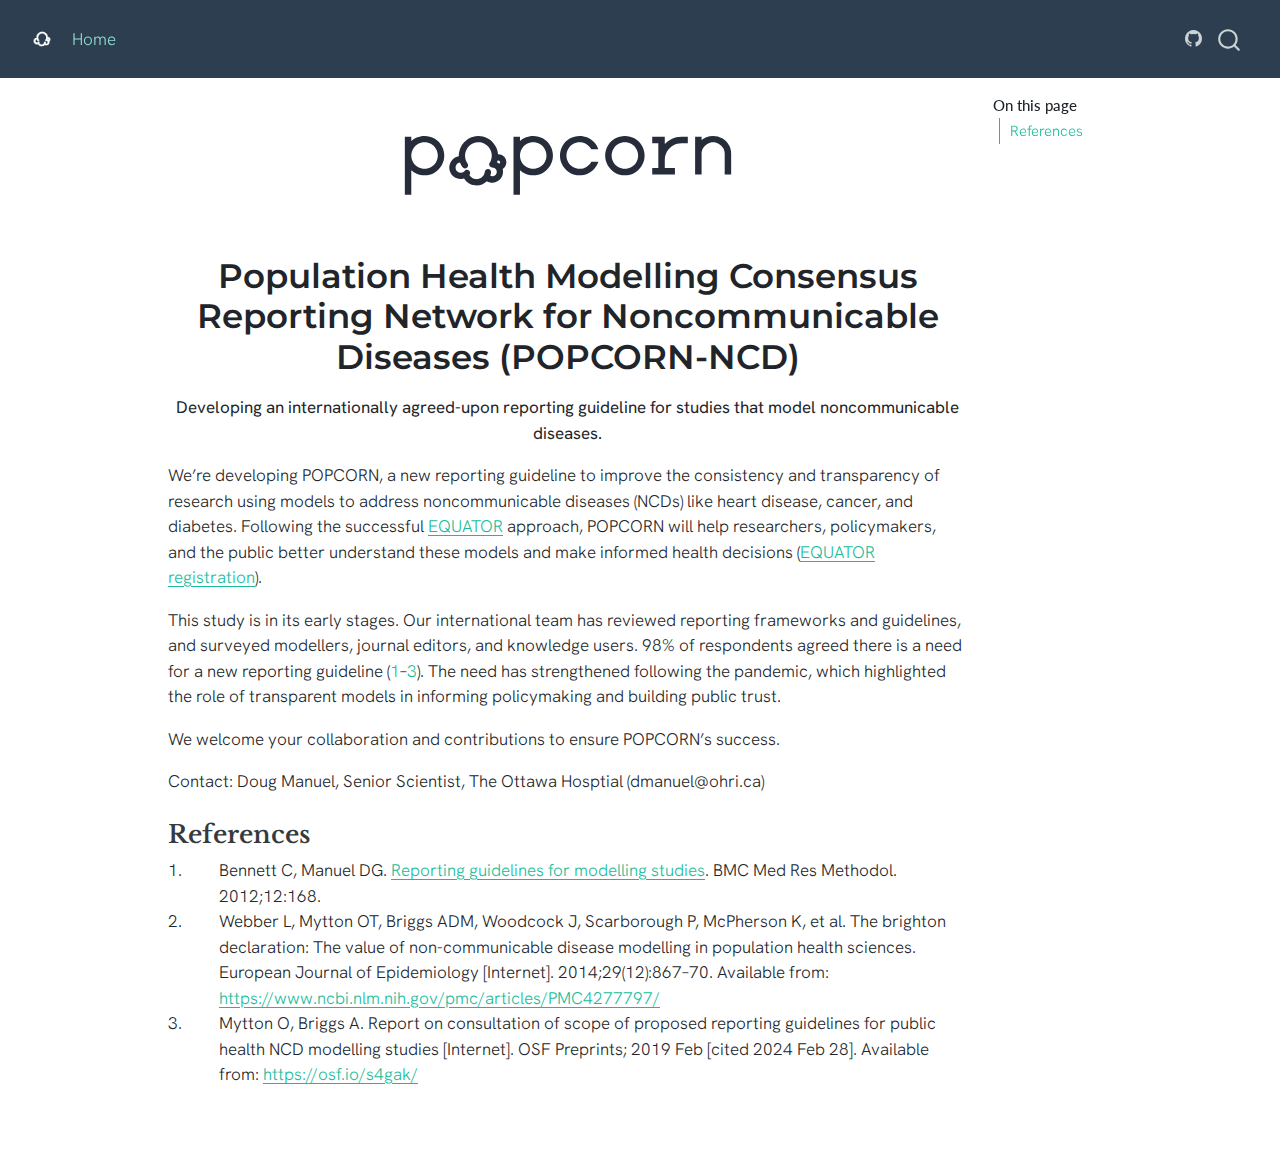
==== index.html @ 790f42a3 "deploy: 9b7d46f0b46f00a23a2b190add414f71c166aa56" ====
<!DOCTYPE html>
<html xmlns="http://www.w3.org/1999/xhtml" lang="en" xml:lang="en"><head>

<meta charset="utf-8">
<meta name="generator" content="quarto-1.4.553">

<meta name="viewport" content="width=device-width, initial-scale=1.0, user-scalable=yes">


<title>index</title>
<style>
code{white-space: pre-wrap;}
span.smallcaps{font-variant: small-caps;}
div.columns{display: flex; gap: min(4vw, 1.5em);}
div.column{flex: auto; overflow-x: auto;}
div.hanging-indent{margin-left: 1.5em; text-indent: -1.5em;}
ul.task-list{list-style: none;}
ul.task-list li input[type="checkbox"] {
width: 0.8em;
margin: 0 0.8em 0.2em -1em;  vertical-align: middle;
}

div.csl-bib-body { }
div.csl-entry {
clear: both;
}
.hanging-indent div.csl-entry {
margin-left:2em;
text-indent:-2em;
}
div.csl-left-margin {
min-width:2em;
float:left;
}
div.csl-right-inline {
margin-left:2em;
padding-left:1em;
}
div.csl-indent {
margin-left: 2em;
}</style>


<script>const headroomChanged = new CustomEvent("quarto-hrChanged", {
  detail: {},
  bubbles: true,
  cancelable: false,
  composed: false,
});

window.document.addEventListener("DOMContentLoaded", function () {
  let init = false;

  // Manage the back to top button, if one is present.
  let lastScrollTop = window.pageYOffset || document.documentElement.scrollTop;
  const scrollDownBuffer = 5;
  const scrollUpBuffer = 35;
  const btn = document.getElementById("quarto-back-to-top");
  const hideBackToTop = () => {
    btn.style.display = "none";
  };
  const showBackToTop = () => {
    btn.style.display = "inline-block";
  };
  if (btn) {
    window.document.addEventListener(
      "scroll",
      function () {
        const currentScrollTop =
          window.pageYOffset || document.documentElement.scrollTop;

        // Shows and hides the button 'intelligently' as the user scrolls
        if (currentScrollTop - scrollDownBuffer > lastScrollTop) {
          hideBackToTop();
          lastScrollTop = currentScrollTop <= 0 ? 0 : currentScrollTop;
        } else if (currentScrollTop < lastScrollTop - scrollUpBuffer) {
          showBackToTop();
          lastScrollTop = currentScrollTop <= 0 ? 0 : currentScrollTop;
        }

        // Show the button at the bottom, hides it at the top
        if (currentScrollTop <= 0) {
          hideBackToTop();
        } else if (
          window.innerHeight + currentScrollTop >=
          document.body.offsetHeight
        ) {
          showBackToTop();
        }
      },
      false
    );
  }

  function throttle(func, wait) {
    var timeout;
    return function () {
      const context = this;
      const args = arguments;
      const later = function () {
        clearTimeout(timeout);
        timeout = null;
        func.apply(context, args);
      };

      if (!timeout) {
        timeout = setTimeout(later, wait);
      }
    };
  }

  function headerOffset() {
    // Set an offset if there is are fixed top navbar
    const headerEl = window.document.querySelector("header.fixed-top");
    if (headerEl) {
      return headerEl.clientHeight;
    } else {
      return 0;
    }
  }

  function footerOffset() {
    const footerEl = window.document.querySelector("footer.footer");
    if (footerEl) {
      return footerEl.clientHeight;
    } else {
      return 0;
    }
  }

  function dashboardOffset() {
    const dashboardNavEl = window.document.getElementById(
      "quarto-dashboard-header"
    );
    if (dashboardNavEl !== null) {
      return dashboardNavEl.clientHeight;
    } else {
      return 0;
    }
  }

  function updateDocumentOffsetWithoutAnimation() {
    updateDocumentOffset(false);
  }

  function updateDocumentOffset(animated) {
    // set body offset
    const topOffset = headerOffset();
    const bodyOffset = topOffset + footerOffset() + dashboardOffset();
    const bodyEl = window.document.body;
    bodyEl.setAttribute("data-bs-offset", topOffset);
    bodyEl.style.paddingTop = topOffset + "px";

    // deal with sidebar offsets
    const sidebars = window.document.querySelectorAll(
      ".sidebar, .headroom-target"
    );
    sidebars.forEach((sidebar) => {
      if (!animated) {
        sidebar.classList.add("notransition");
        // Remove the no transition class after the animation has time to complete
        setTimeout(function () {
          sidebar.classList.remove("notransition");
        }, 201);
      }

      if (window.Headroom && sidebar.classList.contains("sidebar-unpinned")) {
        sidebar.style.top = "0";
        sidebar.style.maxHeight = "100vh";
      } else {
        sidebar.style.top = topOffset + "px";
        sidebar.style.maxHeight = "calc(100vh - " + topOffset + "px)";
      }
    });

    // allow space for footer
    const mainContainer = window.document.querySelector(".quarto-container");
    if (mainContainer) {
      mainContainer.style.minHeight = "calc(100vh - " + bodyOffset + "px)";
    }

    // link offset
    let linkStyle = window.document.querySelector("#quarto-target-style");
    if (!linkStyle) {
      linkStyle = window.document.createElement("style");
      linkStyle.setAttribute("id", "quarto-target-style");
      window.document.head.appendChild(linkStyle);
    }
    while (linkStyle.firstChild) {
      linkStyle.removeChild(linkStyle.firstChild);
    }
    if (topOffset > 0) {
      linkStyle.appendChild(
        window.document.createTextNode(`
      section:target::before {
        content: "";
        display: block;
        height: ${topOffset}px;
        margin: -${topOffset}px 0 0;
      }`)
      );
    }
    if (init) {
      window.dispatchEvent(headroomChanged);
    }
    init = true;
  }

  // initialize headroom
  var header = window.document.querySelector("#quarto-header");
  if (header && window.Headroom) {
    const headroom = new window.Headroom(header, {
      tolerance: 5,
      onPin: function () {
        const sidebars = window.document.querySelectorAll(
          ".sidebar, .headroom-target"
        );
        sidebars.forEach((sidebar) => {
          sidebar.classList.remove("sidebar-unpinned");
        });
        updateDocumentOffset();
      },
      onUnpin: function () {
        const sidebars = window.document.querySelectorAll(
          ".sidebar, .headroom-target"
        );
        sidebars.forEach((sidebar) => {
          sidebar.classList.add("sidebar-unpinned");
        });
        updateDocumentOffset();
      },
    });
    headroom.init();

    let frozen = false;
    window.quartoToggleHeadroom = function () {
      if (frozen) {
        headroom.unfreeze();
        frozen = false;
      } else {
        headroom.freeze();
        frozen = true;
      }
    };
  }

  window.addEventListener(
    "hashchange",
    function (e) {
      if (
        getComputedStyle(document.documentElement).scrollBehavior !== "smooth"
      ) {
        window.scrollTo(0, window.pageYOffset - headerOffset());
      }
    },
    false
  );

  // Observe size changed for the header
  const headerEl = window.document.querySelector("header.fixed-top");
  if (headerEl && window.ResizeObserver) {
    const observer = new window.ResizeObserver(() => {
      setTimeout(updateDocumentOffsetWithoutAnimation, 0);
    });
    observer.observe(headerEl, {
      attributes: true,
      childList: true,
      characterData: true,
    });
  } else {
    window.addEventListener(
      "resize",
      throttle(updateDocumentOffsetWithoutAnimation, 50)
    );
  }
  setTimeout(updateDocumentOffsetWithoutAnimation, 250);

  // fixup index.html links if we aren't on the filesystem
  if (window.location.protocol !== "file:") {
    const links = window.document.querySelectorAll("a");
    for (let i = 0; i < links.length; i++) {
      if (links[i].href) {
        links[i].dataset.originalHref = links[i].href;
        links[i].href = links[i].href.replace(/\/index\.html/, "/");
      }
    }

    // Fixup any sharing links that require urls
    // Append url to any sharing urls
    const sharingLinks = window.document.querySelectorAll(
      "a.sidebar-tools-main-item, a.quarto-navigation-tool, a.quarto-navbar-tools, a.quarto-navbar-tools-item"
    );
    for (let i = 0; i < sharingLinks.length; i++) {
      const sharingLink = sharingLinks[i];
      const href = sharingLink.getAttribute("href");
      if (href) {
        sharingLink.setAttribute(
          "href",
          href.replace("|url|", window.location.href)
        );
      }
    }

    // Scroll the active navigation item into view, if necessary
    const navSidebar = window.document.querySelector("nav#quarto-sidebar");
    if (navSidebar) {
      // Find the active item
      const activeItem = navSidebar.querySelector("li.sidebar-item a.active");
      if (activeItem) {
        // Wait for the scroll height and height to resolve by observing size changes on the
        // nav element that is scrollable
        const resizeObserver = new ResizeObserver((_entries) => {
          // The bottom of the element
          const elBottom = activeItem.offsetTop;
          const viewBottom = navSidebar.scrollTop + navSidebar.clientHeight;

          // The element height and scroll height are the same, then we are still loading
          if (viewBottom !== navSidebar.scrollHeight) {
            // Determine if the item isn't visible and scroll to it
            if (elBottom >= viewBottom) {
              navSidebar.scrollTop = elBottom;
            }

            // stop observing now since we've completed the scroll
            resizeObserver.unobserve(navSidebar);
          }
        });
        resizeObserver.observe(navSidebar);
      }
    }
  }
});
</script>
<script>/*!
 * headroom.js v0.12.0 - Give your page some headroom. Hide your header until you need it
 * Copyright (c) 2020 Nick Williams - http://wicky.nillia.ms/headroom.js
 * License: MIT
 */

!function(t,n){"object"==typeof exports&&"undefined"!=typeof module?module.exports=n():"function"==typeof define&&define.amd?define(n):(t=t||self).Headroom=n()}(this,function(){"use strict";function t(){return"undefined"!=typeof window}function d(t){return function(t){return t&&t.document&&function(t){return 9===t.nodeType}(t.document)}(t)?function(t){var n=t.document,o=n.body,s=n.documentElement;return{scrollHeight:function(){return Math.max(o.scrollHeight,s.scrollHeight,o.offsetHeight,s.offsetHeight,o.clientHeight,s.clientHeight)},height:function(){return t.innerHeight||s.clientHeight||o.clientHeight},scrollY:function(){return void 0!==t.pageYOffset?t.pageYOffset:(s||o.parentNode||o).scrollTop}}}(t):function(t){return{scrollHeight:function(){return Math.max(t.scrollHeight,t.offsetHeight,t.clientHeight)},height:function(){return Math.max(t.offsetHeight,t.clientHeight)},scrollY:function(){return t.scrollTop}}}(t)}function n(t,s,e){var n,o=function(){var n=!1;try{var t={get passive(){n=!0}};window.addEventListener("test",t,t),window.removeEventListener("test",t,t)}catch(t){n=!1}return n}(),i=!1,r=d(t),l=r.scrollY(),a={};function c(){var t=Math.round(r.scrollY()),n=r.height(),o=r.scrollHeight();a.scrollY=t,a.lastScrollY=l,a.direction=l<t?"down":"up",a.distance=Math.abs(t-l),a.isOutOfBounds=t<0||o<t+n,a.top=t<=s.offset[a.direction],a.bottom=o<=t+n,a.toleranceExceeded=a.distance>s.tolerance[a.direction],e(a),l=t,i=!1}function h(){i||(i=!0,n=requestAnimationFrame(c))}var u=!!o&&{passive:!0,capture:!1};return t.addEventListener("scroll",h,u),c(),{destroy:function(){cancelAnimationFrame(n),t.removeEventListener("scroll",h,u)}}}function o(t){return t===Object(t)?t:{down:t,up:t}}function s(t,n){n=n||{},Object.assign(this,s.options,n),this.classes=Object.assign({},s.options.classes,n.classes),this.elem=t,this.tolerance=o(this.tolerance),this.offset=o(this.offset),this.initialised=!1,this.frozen=!1}return s.prototype={constructor:s,init:function(){return s.cutsTheMustard&&!this.initialised&&(this.addClass("initial"),this.initialised=!0,setTimeout(function(t){t.scrollTracker=n(t.scroller,{offset:t.offset,tolerance:t.tolerance},t.update.bind(t))},100,this)),this},destroy:function(){this.initialised=!1,Object.keys(this.classes).forEach(this.removeClass,this),this.scrollTracker.destroy()},unpin:function(){!this.hasClass("pinned")&&this.hasClass("unpinned")||(this.addClass("unpinned"),this.removeClass("pinned"),this.onUnpin&&this.onUnpin.call(this))},pin:function(){this.hasClass("unpinned")&&(this.addClass("pinned"),this.removeClass("unpinned"),this.onPin&&this.onPin.call(this))},freeze:function(){this.frozen=!0,this.addClass("frozen")},unfreeze:function(){this.frozen=!1,this.removeClass("frozen")},top:function(){this.hasClass("top")||(this.addClass("top"),this.removeClass("notTop"),this.onTop&&this.onTop.call(this))},notTop:function(){this.hasClass("notTop")||(this.addClass("notTop"),this.removeClass("top"),this.onNotTop&&this.onNotTop.call(this))},bottom:function(){this.hasClass("bottom")||(this.addClass("bottom"),this.removeClass("notBottom"),this.onBottom&&this.onBottom.call(this))},notBottom:function(){this.hasClass("notBottom")||(this.addClass("notBottom"),this.removeClass("bottom"),this.onNotBottom&&this.onNotBottom.call(this))},shouldUnpin:function(t){return"down"===t.direction&&!t.top&&t.toleranceExceeded},shouldPin:function(t){return"up"===t.direction&&t.toleranceExceeded||t.top},addClass:function(t){this.elem.classList.add.apply(this.elem.classList,this.classes[t].split(" "))},removeClass:function(t){this.elem.classList.remove.apply(this.elem.classList,this.classes[t].split(" "))},hasClass:function(t){return this.classes[t].split(" ").every(function(t){return this.classList.contains(t)},this.elem)},update:function(t){t.isOutOfBounds||!0!==this.frozen&&(t.top?this.top():this.notTop(),t.bottom?this.bottom():this.notBottom(),this.shouldUnpin(t)?this.unpin():this.shouldPin(t)&&this.pin())}},s.options={tolerance:{up:0,down:0},offset:0,scroller:t()?window:null,classes:{frozen:"headroom--frozen",pinned:"headroom--pinned",unpinned:"headroom--unpinned",top:"headroom--top",notTop:"headroom--not-top",bottom:"headroom--bottom",notBottom:"headroom--not-bottom",initial:"headroom"}},s.cutsTheMustard=!!(t()&&function(){}.bind&&"classList"in document.documentElement&&Object.assign&&Object.keys&&requestAnimationFrame),s});
</script>
<script>/*!
 * clipboard.js v2.0.11
 * https://clipboardjs.com/
 *
 * Licensed MIT © Zeno Rocha
 */
!function(t,e){"object"==typeof exports&&"object"==typeof module?module.exports=e():"function"==typeof define&&define.amd?define([],e):"object"==typeof exports?exports.ClipboardJS=e():t.ClipboardJS=e()}(this,function(){return n={686:function(t,e,n){"use strict";n.d(e,{default:function(){return b}});var e=n(279),i=n.n(e),e=n(370),u=n.n(e),e=n(817),r=n.n(e);function c(t){try{return document.execCommand(t)}catch(t){return}}var a=function(t){t=r()(t);return c("cut"),t};function o(t,e){var n,o,t=(n=t,o="rtl"===document.documentElement.getAttribute("dir"),(t=document.createElement("textarea")).style.fontSize="12pt",t.style.border="0",t.style.padding="0",t.style.margin="0",t.style.position="absolute",t.style[o?"right":"left"]="-9999px",o=window.pageYOffset||document.documentElement.scrollTop,t.style.top="".concat(o,"px"),t.setAttribute("readonly",""),t.value=n,t);return e.container.appendChild(t),e=r()(t),c("copy"),t.remove(),e}var f=function(t){var e=1<arguments.length&&void 0!==arguments[1]?arguments[1]:{container:document.body},n="";return"string"==typeof t?n=o(t,e):t instanceof HTMLInputElement&&!["text","search","url","tel","password"].includes(null==t?void 0:t.type)?n=o(t.value,e):(n=r()(t),c("copy")),n};function l(t){return(l="function"==typeof Symbol&&"symbol"==typeof Symbol.iterator?function(t){return typeof t}:function(t){return t&&"function"==typeof Symbol&&t.constructor===Symbol&&t!==Symbol.prototype?"symbol":typeof t})(t)}var s=function(){var t=0<arguments.length&&void 0!==arguments[0]?arguments[0]:{},e=t.action,n=void 0===e?"copy":e,o=t.container,e=t.target,t=t.text;if("copy"!==n&&"cut"!==n)throw new Error('Invalid "action" value, use either "copy" or "cut"');if(void 0!==e){if(!e||"object"!==l(e)||1!==e.nodeType)throw new Error('Invalid "target" value, use a valid Element');if("copy"===n&&e.hasAttribute("disabled"))throw new Error('Invalid "target" attribute. Please use "readonly" instead of "disabled" attribute');if("cut"===n&&(e.hasAttribute("readonly")||e.hasAttribute("disabled")))throw new Error('Invalid "target" attribute. You can\'t cut text from elements with "readonly" or "disabled" attributes')}return t?f(t,{container:o}):e?"cut"===n?a(e):f(e,{container:o}):void 0};function p(t){return(p="function"==typeof Symbol&&"symbol"==typeof Symbol.iterator?function(t){return typeof t}:function(t){return t&&"function"==typeof Symbol&&t.constructor===Symbol&&t!==Symbol.prototype?"symbol":typeof t})(t)}function d(t,e){for(var n=0;n<e.length;n++){var o=e[n];o.enumerable=o.enumerable||!1,o.configurable=!0,"value"in o&&(o.writable=!0),Object.defineProperty(t,o.key,o)}}function y(t,e){return(y=Object.setPrototypeOf||function(t,e){return t.__proto__=e,t})(t,e)}function h(n){var o=function(){if("undefined"==typeof Reflect||!Reflect.construct)return!1;if(Reflect.construct.sham)return!1;if("function"==typeof Proxy)return!0;try{return Date.prototype.toString.call(Reflect.construct(Date,[],function(){})),!0}catch(t){return!1}}();return function(){var t,e=v(n);return t=o?(t=v(this).constructor,Reflect.construct(e,arguments,t)):e.apply(this,arguments),e=this,!(t=t)||"object"!==p(t)&&"function"!=typeof t?function(t){if(void 0!==t)return t;throw new ReferenceError("this hasn't been initialised - super() hasn't been called")}(e):t}}function v(t){return(v=Object.setPrototypeOf?Object.getPrototypeOf:function(t){return t.__proto__||Object.getPrototypeOf(t)})(t)}function m(t,e){t="data-clipboard-".concat(t);if(e.hasAttribute(t))return e.getAttribute(t)}var b=function(){!function(t,e){if("function"!=typeof e&&null!==e)throw new TypeError("Super expression must either be null or a function");t.prototype=Object.create(e&&e.prototype,{constructor:{value:t,writable:!0,configurable:!0}}),e&&y(t,e)}(r,i());var t,e,n,o=h(r);function r(t,e){var n;return function(t){if(!(t instanceof r))throw new TypeError("Cannot call a class as a function")}(this),(n=o.call(this)).resolveOptions(e),n.listenClick(t),n}return t=r,n=[{key:"copy",value:function(t){var e=1<arguments.length&&void 0!==arguments[1]?arguments[1]:{container:document.body};return f(t,e)}},{key:"cut",value:function(t){return a(t)}},{key:"isSupported",value:function(){var t=0<arguments.length&&void 0!==arguments[0]?arguments[0]:["copy","cut"],t="string"==typeof t?[t]:t,e=!!document.queryCommandSupported;return t.forEach(function(t){e=e&&!!document.queryCommandSupported(t)}),e}}],(e=[{key:"resolveOptions",value:function(){var t=0<arguments.length&&void 0!==arguments[0]?arguments[0]:{};this.action="function"==typeof t.action?t.action:this.defaultAction,this.target="function"==typeof t.target?t.target:this.defaultTarget,this.text="function"==typeof t.text?t.text:this.defaultText,this.container="object"===p(t.container)?t.container:document.body}},{key:"listenClick",value:function(t){var e=this;this.listener=u()(t,"click",function(t){return e.onClick(t)})}},{key:"onClick",value:function(t){var e=t.delegateTarget||t.currentTarget,n=this.action(e)||"copy",t=s({action:n,container:this.container,target:this.target(e),text:this.text(e)});this.emit(t?"success":"error",{action:n,text:t,trigger:e,clearSelection:function(){e&&e.focus(),window.getSelection().removeAllRanges()}})}},{key:"defaultAction",value:function(t){return m("action",t)}},{key:"defaultTarget",value:function(t){t=m("target",t);if(t)return document.querySelector(t)}},{key:"defaultText",value:function(t){return m("text",t)}},{key:"destroy",value:function(){this.listener.destroy()}}])&&d(t.prototype,e),n&&d(t,n),r}()},828:function(t){var e;"undefined"==typeof Element||Element.prototype.matches||((e=Element.prototype).matches=e.matchesSelector||e.mozMatchesSelector||e.msMatchesSelector||e.oMatchesSelector||e.webkitMatchesSelector),t.exports=function(t,e){for(;t&&9!==t.nodeType;){if("function"==typeof t.matches&&t.matches(e))return t;t=t.parentNode}}},438:function(t,e,n){var u=n(828);function i(t,e,n,o,r){var i=function(e,n,t,o){return function(t){t.delegateTarget=u(t.target,n),t.delegateTarget&&o.call(e,t)}}.apply(this,arguments);return t.addEventListener(n,i,r),{destroy:function(){t.removeEventListener(n,i,r)}}}t.exports=function(t,e,n,o,r){return"function"==typeof t.addEventListener?i.apply(null,arguments):"function"==typeof n?i.bind(null,document).apply(null,arguments):("string"==typeof t&&(t=document.querySelectorAll(t)),Array.prototype.map.call(t,function(t){return i(t,e,n,o,r)}))}},879:function(t,n){n.node=function(t){return void 0!==t&&t instanceof HTMLElement&&1===t.nodeType},n.nodeList=function(t){var e=Object.prototype.toString.call(t);return void 0!==t&&("[object NodeList]"===e||"[object HTMLCollection]"===e)&&"length"in t&&(0===t.length||n.node(t[0]))},n.string=function(t){return"string"==typeof t||t instanceof String},n.fn=function(t){return"[object Function]"===Object.prototype.toString.call(t)}},370:function(t,e,n){var f=n(879),l=n(438);t.exports=function(t,e,n){if(!t&&!e&&!n)throw new Error("Missing required arguments");if(!f.string(e))throw new TypeError("Second argument must be a String");if(!f.fn(n))throw new TypeError("Third argument must be a Function");if(f.node(t))return c=e,a=n,(u=t).addEventListener(c,a),{destroy:function(){u.removeEventListener(c,a)}};if(f.nodeList(t))return o=t,r=e,i=n,Array.prototype.forEach.call(o,function(t){t.addEventListener(r,i)}),{destroy:function(){Array.prototype.forEach.call(o,function(t){t.removeEventListener(r,i)})}};if(f.string(t))return t=t,e=e,n=n,l(document.body,t,e,n);throw new TypeError("First argument must be a String, HTMLElement, HTMLCollection, or NodeList");var o,r,i,u,c,a}},817:function(t){t.exports=function(t){var e,n="SELECT"===t.nodeName?(t.focus(),t.value):"INPUT"===t.nodeName||"TEXTAREA"===t.nodeName?((e=t.hasAttribute("readonly"))||t.setAttribute("readonly",""),t.select(),t.setSelectionRange(0,t.value.length),e||t.removeAttribute("readonly"),t.value):(t.hasAttribute("contenteditable")&&t.focus(),n=window.getSelection(),(e=document.createRange()).selectNodeContents(t),n.removeAllRanges(),n.addRange(e),n.toString());return n}},279:function(t){function e(){}e.prototype={on:function(t,e,n){var o=this.e||(this.e={});return(o[t]||(o[t]=[])).push({fn:e,ctx:n}),this},once:function(t,e,n){var o=this;function r(){o.off(t,r),e.apply(n,arguments)}return r._=e,this.on(t,r,n)},emit:function(t){for(var e=[].slice.call(arguments,1),n=((this.e||(this.e={}))[t]||[]).slice(),o=0,r=n.length;o<r;o++)n[o].fn.apply(n[o].ctx,e);return this},off:function(t,e){var n=this.e||(this.e={}),o=n[t],r=[];if(o&&e)for(var i=0,u=o.length;i<u;i++)o[i].fn!==e&&o[i].fn._!==e&&r.push(o[i]);return r.length?n[t]=r:delete n[t],this}},t.exports=e,t.exports.TinyEmitter=e}},r={},o.n=function(t){var e=t&&t.__esModule?function(){return t.default}:function(){return t};return o.d(e,{a:e}),e},o.d=function(t,e){for(var n in e)o.o(e,n)&&!o.o(t,n)&&Object.defineProperty(t,n,{enumerable:!0,get:e[n]})},o.o=function(t,e){return Object.prototype.hasOwnProperty.call(t,e)},o(686).default;function o(t){if(r[t])return r[t].exports;var e=r[t]={exports:{}};return n[t](e,e.exports,o),e.exports}var n,r});</script>
<script>/*! @algolia/autocomplete-js 1.11.1 | MIT License | © Algolia, Inc. and contributors | https://github.com/algolia/autocomplete */
!function(e,t){"object"==typeof exports&&"undefined"!=typeof module?t(exports):"function"==typeof define&&define.amd?define(["exports"],t):t((e="undefined"!=typeof globalThis?globalThis:e||self)["@algolia/autocomplete-js"]={})}(this,(function(e){"use strict";function t(e,t){var n=Object.keys(e);if(Object.getOwnPropertySymbols){var r=Object.getOwnPropertySymbols(e);t&&(r=r.filter((function(t){return Object.getOwnPropertyDescriptor(e,t).enumerable}))),n.push.apply(n,r)}return n}function n(e){for(var n=1;n<arguments.length;n++){var r=null!=arguments[n]?arguments[n]:{};n%2?t(Object(r),!0).forEach((function(t){o(e,t,r[t])})):Object.getOwnPropertyDescriptors?Object.defineProperties(e,Object.getOwnPropertyDescriptors(r)):t(Object(r)).forEach((function(t){Object.defineProperty(e,t,Object.getOwnPropertyDescriptor(r,t))}))}return e}function r(e){return r="function"==typeof Symbol&&"symbol"==typeof Symbol.iterator?function(e){return typeof e}:function(e){return e&&"function"==typeof Symbol&&e.constructor===Symbol&&e!==Symbol.prototype?"symbol":typeof e},r(e)}function o(e,t,n){return(t=function(e){var t=function(e,t){if("object"!=typeof e||null===e)return e;var n=e[Symbol.toPrimitive];if(void 0!==n){var r=n.call(e,t||"default");if("object"!=typeof r)return r;throw new TypeError("@@toPrimitive must return a primitive value.")}return("string"===t?String:Number)(e)}(e,"string");return"symbol"==typeof t?t:String(t)}(t))in e?Object.defineProperty(e,t,{value:n,enumerable:!0,configurable:!0,writable:!0}):e[t]=n,e}function i(){return i=Object.assign?Object.assign.bind():function(e){for(var t=1;t<arguments.length;t++){var n=arguments[t];for(var r in n)Object.prototype.hasOwnProperty.call(n,r)&&(e[r]=n[r])}return e},i.apply(this,arguments)}function u(e,t){if(null==e)return{};var n,r,o=function(e,t){if(null==e)return{};var n,r,o={},i=Object.keys(e);for(r=0;r<i.length;r++)n=i[r],t.indexOf(n)>=0||(o[n]=e[n]);return o}(e,t);if(Object.getOwnPropertySymbols){var i=Object.getOwnPropertySymbols(e);for(r=0;r<i.length;r++)n=i[r],t.indexOf(n)>=0||Object.prototype.propertyIsEnumerable.call(e,n)&&(o[n]=e[n])}return o}function a(e,t){return function(e){if(Array.isArray(e))return e}(e)||function(e,t){var n=null==e?null:"undefined"!=typeof Symbol&&e[Symbol.iterator]||e["@@iterator"];if(null!=n){var r,o,i,u,a=[],l=!0,c=!1;try{if(i=(n=n.call(e)).next,0===t){if(Object(n)!==n)return;l=!1}else for(;!(l=(r=i.call(n)).done)&&(a.push(r.value),a.length!==t);l=!0);}catch(e){c=!0,o=e}finally{try{if(!l&&null!=n.return&&(u=n.return(),Object(u)!==u))return}finally{if(c)throw o}}return a}}(e,t)||c(e,t)||function(){throw new TypeError("Invalid attempt to destructure non-iterable instance.\nIn order to be iterable, non-array objects must have a [Symbol.iterator]() method.")}()}function l(e){return function(e){if(Array.isArray(e))return s(e)}(e)||function(e){if("undefined"!=typeof Symbol&&null!=e[Symbol.iterator]||null!=e["@@iterator"])return Array.from(e)}(e)||c(e)||function(){throw new TypeError("Invalid attempt to spread non-iterable instance.\nIn order to be iterable, non-array objects must have a [Symbol.iterator]() method.")}()}function c(e,t){if(e){if("string"==typeof e)return s(e,t);var n=Object.prototype.toString.call(e).slice(8,-1);return"Object"===n&&e.constructor&&(n=e.constructor.name),"Map"===n||"Set"===n?Array.from(e):"Arguments"===n||/^(?:Ui|I)nt(?:8|16|32)(?:Clamped)?Array$/.test(n)?s(e,t):void 0}}function s(e,t){(null==t||t>e.length)&&(t=e.length);for(var n=0,r=new Array(t);n<t;n++)r[n]=e[n];return r}function f(e){return{current:e}}function p(e,t){var n=void 0;return function(){for(var r=arguments.length,o=new Array(r),i=0;i<r;i++)o[i]=arguments[i];n&&clearTimeout(n),n=setTimeout((function(){return e.apply(void 0,o)}),t)}}function m(e){return e.reduce((function(e,t){return e.concat(t)}),[])}var v=0;function d(){return"autocomplete-".concat(v++)}function y(e,t){return t.reduce((function(e,t){return e&&e[t]}),e)}function b(e){return 0===e.collections.length?0:e.collections.reduce((function(e,t){return e+t.items.length}),0)}function g(e){return e!==Object(e)}function h(e,t){if(e===t)return!0;if(g(e)||g(t)||"function"==typeof e||"function"==typeof t)return e===t;if(Object.keys(e).length!==Object.keys(t).length)return!1;for(var n=0,r=Object.keys(e);n<r.length;n++){var o=r[n];if(!(o in t))return!1;if(!h(e[o],t[o]))return!1}return!0}var O=function(){};var _="1.11.1",S=[{segment:"autocomplete-core",version:_}];function j(e){var t=e.item,n=e.items,r=void 0===n?[]:n;return{index:t.__autocomplete_indexName,items:[t],positions:[1+r.findIndex((function(e){return e.objectID===t.objectID}))],queryID:t.__autocomplete_queryID,algoliaSource:["autocomplete"]}}function P(e,t){return function(e){if(Array.isArray(e))return e}(e)||function(e,t){var n=null==e?null:"undefined"!=typeof Symbol&&e[Symbol.iterator]||e["@@iterator"];if(null!=n){var r,o,i,u,a=[],l=!0,c=!1;try{if(i=(n=n.call(e)).next,0===t){if(Object(n)!==n)return;l=!1}else for(;!(l=(r=i.call(n)).done)&&(a.push(r.value),a.length!==t);l=!0);}catch(e){c=!0,o=e}finally{try{if(!l&&null!=n.return&&(u=n.return(),Object(u)!==u))return}finally{if(c)throw o}}return a}}(e,t)||function(e,t){if(!e)return;if("string"==typeof e)return w(e,t);var n=Object.prototype.toString.call(e).slice(8,-1);"Object"===n&&e.constructor&&(n=e.constructor.name);if("Map"===n||"Set"===n)return Array.from(e);if("Arguments"===n||/^(?:Ui|I)nt(?:8|16|32)(?:Clamped)?Array$/.test(n))return w(e,t)}(e,t)||function(){throw new TypeError("Invalid attempt to destructure non-iterable instance.\nIn order to be iterable, non-array objects must have a [Symbol.iterator]() method.")}()}function w(e,t){(null==t||t>e.length)&&(t=e.length);for(var n=0,r=new Array(t);n<t;n++)r[n]=e[n];return r}var I=["items"],A=["items"];function E(e){return E="function"==typeof Symbol&&"symbol"==typeof Symbol.iterator?function(e){return typeof e}:function(e){return e&&"function"==typeof Symbol&&e.constructor===Symbol&&e!==Symbol.prototype?"symbol":typeof e},E(e)}function D(e){return function(e){if(Array.isArray(e))return C(e)}(e)||function(e){if("undefined"!=typeof Symbol&&null!=e[Symbol.iterator]||null!=e["@@iterator"])return Array.from(e)}(e)||function(e,t){if(!e)return;if("string"==typeof e)return C(e,t);var n=Object.prototype.toString.call(e).slice(8,-1);"Object"===n&&e.constructor&&(n=e.constructor.name);if("Map"===n||"Set"===n)return Array.from(e);if("Arguments"===n||/^(?:Ui|I)nt(?:8|16|32)(?:Clamped)?Array$/.test(n))return C(e,t)}(e)||function(){throw new TypeError("Invalid attempt to spread non-iterable instance.\nIn order to be iterable, non-array objects must have a [Symbol.iterator]() method.")}()}function C(e,t){(null==t||t>e.length)&&(t=e.length);for(var n=0,r=new Array(t);n<t;n++)r[n]=e[n];return r}function k(e,t){if(null==e)return{};var n,r,o=function(e,t){if(null==e)return{};var n,r,o={},i=Object.keys(e);for(r=0;r<i.length;r++)n=i[r],t.indexOf(n)>=0||(o[n]=e[n]);return o}(e,t);if(Object.getOwnPropertySymbols){var i=Object.getOwnPropertySymbols(e);for(r=0;r<i.length;r++)n=i[r],t.indexOf(n)>=0||Object.prototype.propertyIsEnumerable.call(e,n)&&(o[n]=e[n])}return o}function x(e,t){var n=Object.keys(e);if(Object.getOwnPropertySymbols){var r=Object.getOwnPropertySymbols(e);t&&(r=r.filter((function(t){return Object.getOwnPropertyDescriptor(e,t).enumerable}))),n.push.apply(n,r)}return n}function N(e){for(var t=1;t<arguments.length;t++){var n=null!=arguments[t]?arguments[t]:{};t%2?x(Object(n),!0).forEach((function(t){T(e,t,n[t])})):Object.getOwnPropertyDescriptors?Object.defineProperties(e,Object.getOwnPropertyDescriptors(n)):x(Object(n)).forEach((function(t){Object.defineProperty(e,t,Object.getOwnPropertyDescriptor(n,t))}))}return e}function T(e,t,n){return(t=function(e){var t=function(e,t){if("object"!==E(e)||null===e)return e;var n=e[Symbol.toPrimitive];if(void 0!==n){var r=n.call(e,t||"default");if("object"!==E(r))return r;throw new TypeError("@@toPrimitive must return a primitive value.")}return("string"===t?String:Number)(e)}(e,"string");return"symbol"===E(t)?t:String(t)}(t))in e?Object.defineProperty(e,t,{value:n,enumerable:!0,configurable:!0,writable:!0}):e[t]=n,e}function q(e){for(var t=arguments.length>1&&void 0!==arguments[1]?arguments[1]:20,n=[],r=0;r<e.objectIDs.length;r+=t)n.push(N(N({},e),{},{objectIDs:e.objectIDs.slice(r,r+t)}));return n}function B(e){return e.map((function(e){var t=e.items,n=k(e,I);return N(N({},n),{},{objectIDs:(null==t?void 0:t.map((function(e){return e.objectID})))||n.objectIDs})}))}function R(e){var t,n,r,o=(t=P((e.version||"").split(".").map(Number),2),n=t[0],r=t[1],n>=3||2===n&&r>=4||1===n&&r>=10);function i(t,n,r){if(o&&void 0!==r){var i=r[0].__autocomplete_algoliaCredentials,u={"X-Algolia-Application-Id":i.appId,"X-Algolia-API-Key":i.apiKey};e.apply(void 0,[t].concat(D(n),[{headers:u}]))}else e.apply(void 0,[t].concat(D(n)))}return{init:function(t,n){e("init",{appId:t,apiKey:n})},setUserToken:function(t){e("setUserToken",t)},clickedObjectIDsAfterSearch:function(){for(var e=arguments.length,t=new Array(e),n=0;n<e;n++)t[n]=arguments[n];t.length>0&&i("clickedObjectIDsAfterSearch",B(t),t[0].items)},clickedObjectIDs:function(){for(var e=arguments.length,t=new Array(e),n=0;n<e;n++)t[n]=arguments[n];t.length>0&&i("clickedObjectIDs",B(t),t[0].items)},clickedFilters:function(){for(var t=arguments.length,n=new Array(t),r=0;r<t;r++)n[r]=arguments[r];n.length>0&&e.apply(void 0,["clickedFilters"].concat(n))},convertedObjectIDsAfterSearch:function(){for(var e=arguments.length,t=new Array(e),n=0;n<e;n++)t[n]=arguments[n];t.length>0&&i("convertedObjectIDsAfterSearch",B(t),t[0].items)},convertedObjectIDs:function(){for(var e=arguments.length,t=new Array(e),n=0;n<e;n++)t[n]=arguments[n];t.length>0&&i("convertedObjectIDs",B(t),t[0].items)},convertedFilters:function(){for(var t=arguments.length,n=new Array(t),r=0;r<t;r++)n[r]=arguments[r];n.length>0&&e.apply(void 0,["convertedFilters"].concat(n))},viewedObjectIDs:function(){for(var e=arguments.length,t=new Array(e),n=0;n<e;n++)t[n]=arguments[n];t.length>0&&t.reduce((function(e,t){var n=t.items,r=k(t,A);return[].concat(D(e),D(q(N(N({},r),{},{objectIDs:(null==n?void 0:n.map((function(e){return e.objectID})))||r.objectIDs})).map((function(e){return{items:n,payload:e}}))))}),[]).forEach((function(e){var t=e.items;return i("viewedObjectIDs",[e.payload],t)}))},viewedFilters:function(){for(var t=arguments.length,n=new Array(t),r=0;r<t;r++)n[r]=arguments[r];n.length>0&&e.apply(void 0,["viewedFilters"].concat(n))}}}function F(e){var t=e.items.reduce((function(e,t){var n;return e[t.__autocomplete_indexName]=(null!==(n=e[t.__autocomplete_indexName])&&void 0!==n?n:[]).concat(t),e}),{});return Object.keys(t).map((function(e){return{index:e,items:t[e],algoliaSource:["autocomplete"]}}))}function L(e){return e.objectID&&e.__autocomplete_indexName&&e.__autocomplete_queryID}function U(e){return U="function"==typeof Symbol&&"symbol"==typeof Symbol.iterator?function(e){return typeof e}:function(e){return e&&"function"==typeof Symbol&&e.constructor===Symbol&&e!==Symbol.prototype?"symbol":typeof e},U(e)}function M(e){return function(e){if(Array.isArray(e))return H(e)}(e)||function(e){if("undefined"!=typeof Symbol&&null!=e[Symbol.iterator]||null!=e["@@iterator"])return Array.from(e)}(e)||function(e,t){if(!e)return;if("string"==typeof e)return H(e,t);var n=Object.prototype.toString.call(e).slice(8,-1);"Object"===n&&e.constructor&&(n=e.constructor.name);if("Map"===n||"Set"===n)return Array.from(e);if("Arguments"===n||/^(?:Ui|I)nt(?:8|16|32)(?:Clamped)?Array$/.test(n))return H(e,t)}(e)||function(){throw new TypeError("Invalid attempt to spread non-iterable instance.\nIn order to be iterable, non-array objects must have a [Symbol.iterator]() method.")}()}function H(e,t){(null==t||t>e.length)&&(t=e.length);for(var n=0,r=new Array(t);n<t;n++)r[n]=e[n];return r}function V(e,t){var n=Object.keys(e);if(Object.getOwnPropertySymbols){var r=Object.getOwnPropertySymbols(e);t&&(r=r.filter((function(t){return Object.getOwnPropertyDescriptor(e,t).enumerable}))),n.push.apply(n,r)}return n}function W(e){for(var t=1;t<arguments.length;t++){var n=null!=arguments[t]?arguments[t]:{};t%2?V(Object(n),!0).forEach((function(t){K(e,t,n[t])})):Object.getOwnPropertyDescriptors?Object.defineProperties(e,Object.getOwnPropertyDescriptors(n)):V(Object(n)).forEach((function(t){Object.defineProperty(e,t,Object.getOwnPropertyDescriptor(n,t))}))}return e}function K(e,t,n){return(t=function(e){var t=function(e,t){if("object"!==U(e)||null===e)return e;var n=e[Symbol.toPrimitive];if(void 0!==n){var r=n.call(e,t||"default");if("object"!==U(r))return r;throw new TypeError("@@toPrimitive must return a primitive value.")}return("string"===t?String:Number)(e)}(e,"string");return"symbol"===U(t)?t:String(t)}(t))in e?Object.defineProperty(e,t,{value:n,enumerable:!0,configurable:!0,writable:!0}):e[t]=n,e}var Q="2.6.0",$="https://cdn.jsdelivr.net/npm/search-insights@".concat(Q,"/dist/search-insights.min.js"),z=p((function(e){var t=e.onItemsChange,n=e.items,r=e.insights,o=e.state;t({insights:r,insightsEvents:F({items:n}).map((function(e){return W({eventName:"Items Viewed"},e)})),state:o})}),400);function G(e){var t=function(e){return W({onItemsChange:function(e){var t=e.insights,n=e.insightsEvents;t.viewedObjectIDs.apply(t,M(n.map((function(e){return W(W({},e),{},{algoliaSource:[].concat(M(e.algoliaSource||[]),["autocomplete-internal"])})}))))},onSelect:function(e){var t=e.insights,n=e.insightsEvents;t.clickedObjectIDsAfterSearch.apply(t,M(n.map((function(e){return W(W({},e),{},{algoliaSource:[].concat(M(e.algoliaSource||[]),["autocomplete-internal"])})}))))},onActive:O},e)}(e),n=t.insightsClient,r=t.onItemsChange,o=t.onSelect,i=t.onActive,u=n;n||function(e){if("undefined"!=typeof window)e({window:window})}((function(e){var t=e.window,n=t.AlgoliaAnalyticsObject||"aa";"string"==typeof n&&(u=t[n]),u||(t.AlgoliaAnalyticsObject=n,t[n]||(t[n]=function(){t[n].queue||(t[n].queue=[]);for(var e=arguments.length,r=new Array(e),o=0;o<e;o++)r[o]=arguments[o];t[n].queue.push(r)}),t[n].version=Q,u=t[n],function(e){var t="[Autocomplete]: Could not load search-insights.js. Please load it manually following https://alg.li/insights-autocomplete";try{var n=e.document.createElement("script");n.async=!0,n.src=$,n.onerror=function(){console.error(t)},document.body.appendChild(n)}catch(e){console.error(t)}}(t))}));var a=R(u),l=f([]),c=p((function(e){var t=e.state;if(t.isOpen){var n=t.collections.reduce((function(e,t){return[].concat(M(e),M(t.items))}),[]).filter(L);h(l.current.map((function(e){return e.objectID})),n.map((function(e){return e.objectID})))||(l.current=n,n.length>0&&z({onItemsChange:r,items:n,insights:a,state:t}))}}),0);return{name:"aa.algoliaInsightsPlugin",subscribe:function(e){var t=e.setContext,n=e.onSelect,r=e.onActive;function l(e){t({algoliaInsightsPlugin:{__algoliaSearchParameters:W({clickAnalytics:!0},e?{userToken:e}:{}),insights:a}})}u("addAlgoliaAgent","insights-plugin"),l(),u("onUserTokenChange",l),u("getUserToken",null,(function(e,t){l(t)})),n((function(e){var t=e.item,n=e.state,r=e.event,i=e.source;L(t)&&o({state:n,event:r,insights:a,item:t,insightsEvents:[W({eventName:"Item Selected"},j({item:t,items:i.getItems().filter(L)}))]})})),r((function(e){var t=e.item,n=e.source,r=e.state,o=e.event;L(t)&&i({state:r,event:o,insights:a,item:t,insightsEvents:[W({eventName:"Item Active"},j({item:t,items:n.getItems().filter(L)}))]})}))},onStateChange:function(e){var t=e.state;c({state:t})},__autocomplete_pluginOptions:e}}function J(e,t){var n=t;return{then:function(t,r){return J(e.then(Y(t,n,e),Y(r,n,e)),n)},catch:function(t){return J(e.catch(Y(t,n,e)),n)},finally:function(t){return t&&n.onCancelList.push(t),J(e.finally(Y(t&&function(){return n.onCancelList=[],t()},n,e)),n)},cancel:function(){n.isCanceled=!0;var e=n.onCancelList;n.onCancelList=[],e.forEach((function(e){e()}))},isCanceled:function(){return!0===n.isCanceled}}}function X(e){return J(e,{isCanceled:!1,onCancelList:[]})}function Y(e,t,n){return e?function(n){return t.isCanceled?n:e(n)}:n}function Z(e,t,n,r){if(!n)return null;if(e<0&&(null===t||null!==r&&0===t))return n+e;var o=(null===t?-1:t)+e;return o<=-1||o>=n?null===r?null:0:o}function ee(e,t){var n=Object.keys(e);if(Object.getOwnPropertySymbols){var r=Object.getOwnPropertySymbols(e);t&&(r=r.filter((function(t){return Object.getOwnPropertyDescriptor(e,t).enumerable}))),n.push.apply(n,r)}return n}function te(e){for(var t=1;t<arguments.length;t++){var n=null!=arguments[t]?arguments[t]:{};t%2?ee(Object(n),!0).forEach((function(t){ne(e,t,n[t])})):Object.getOwnPropertyDescriptors?Object.defineProperties(e,Object.getOwnPropertyDescriptors(n)):ee(Object(n)).forEach((function(t){Object.defineProperty(e,t,Object.getOwnPropertyDescriptor(n,t))}))}return e}function ne(e,t,n){return(t=function(e){var t=function(e,t){if("object"!==re(e)||null===e)return e;var n=e[Symbol.toPrimitive];if(void 0!==n){var r=n.call(e,t||"default");if("object"!==re(r))return r;throw new TypeError("@@toPrimitive must return a primitive value.")}return("string"===t?String:Number)(e)}(e,"string");return"symbol"===re(t)?t:String(t)}(t))in e?Object.defineProperty(e,t,{value:n,enumerable:!0,configurable:!0,writable:!0}):e[t]=n,e}function re(e){return re="function"==typeof Symbol&&"symbol"==typeof Symbol.iterator?function(e){return typeof e}:function(e){return e&&"function"==typeof Symbol&&e.constructor===Symbol&&e!==Symbol.prototype?"symbol":typeof e},re(e)}function oe(e){var t=function(e){var t=e.collections.map((function(e){return e.items.length})).reduce((function(e,t,n){var r=(e[n-1]||0)+t;return e.push(r),e}),[]).reduce((function(t,n){return n<=e.activeItemId?t+1:t}),0);return e.collections[t]}(e);if(!t)return null;var n=t.items[function(e){for(var t=e.state,n=e.collection,r=!1,o=0,i=0;!1===r;){var u=t.collections[o];if(u===n){r=!0;break}i+=u.items.length,o++}return t.activeItemId-i}({state:e,collection:t})],r=t.source;return{item:n,itemInputValue:r.getItemInputValue({item:n,state:e}),itemUrl:r.getItemUrl({item:n,state:e}),source:r}}function ie(e,t,n){return[e,null==n?void 0:n.sourceId,t].filter(Boolean).join("-").replace(/\s/g,"")}var ue=/((gt|sm)-|galaxy nexus)|samsung[- ]|samsungbrowser/i;function ae(e){return ae="function"==typeof Symbol&&"symbol"==typeof Symbol.iterator?function(e){return typeof e}:function(e){return e&&"function"==typeof Symbol&&e.constructor===Symbol&&e!==Symbol.prototype?"symbol":typeof e},ae(e)}function le(e,t){var n=Object.keys(e);if(Object.getOwnPropertySymbols){var r=Object.getOwnPropertySymbols(e);t&&(r=r.filter((function(t){return Object.getOwnPropertyDescriptor(e,t).enumerable}))),n.push.apply(n,r)}return n}function ce(e,t,n){return(t=function(e){var t=function(e,t){if("object"!==ae(e)||null===e)return e;var n=e[Symbol.toPrimitive];if(void 0!==n){var r=n.call(e,t||"default");if("object"!==ae(r))return r;throw new TypeError("@@toPrimitive must return a primitive value.")}return("string"===t?String:Number)(e)}(e,"string");return"symbol"===ae(t)?t:String(t)}(t))in e?Object.defineProperty(e,t,{value:n,enumerable:!0,configurable:!0,writable:!0}):e[t]=n,e}function se(e,t,n){var r,o=t.initialState;return{getState:function(){return o},dispatch:function(r,i){var u=function(e){for(var t=1;t<arguments.length;t++){var n=null!=arguments[t]?arguments[t]:{};t%2?le(Object(n),!0).forEach((function(t){ce(e,t,n[t])})):Object.getOwnPropertyDescriptors?Object.defineProperties(e,Object.getOwnPropertyDescriptors(n)):le(Object(n)).forEach((function(t){Object.defineProperty(e,t,Object.getOwnPropertyDescriptor(n,t))}))}return e}({},o);o=e(o,{type:r,props:t,payload:i}),n({state:o,prevState:u})},pendingRequests:(r=[],{add:function(e){return r.push(e),e.finally((function(){r=r.filter((function(t){return t!==e}))}))},cancelAll:function(){r.forEach((function(e){return e.cancel()}))},isEmpty:function(){return 0===r.length}})}}function fe(e){return fe="function"==typeof Symbol&&"symbol"==typeof Symbol.iterator?function(e){return typeof e}:function(e){return e&&"function"==typeof Symbol&&e.constructor===Symbol&&e!==Symbol.prototype?"symbol":typeof e},fe(e)}function pe(e,t){var n=Object.keys(e);if(Object.getOwnPropertySymbols){var r=Object.getOwnPropertySymbols(e);t&&(r=r.filter((function(t){return Object.getOwnPropertyDescriptor(e,t).enumerable}))),n.push.apply(n,r)}return n}function me(e){for(var t=1;t<arguments.length;t++){var n=null!=arguments[t]?arguments[t]:{};t%2?pe(Object(n),!0).forEach((function(t){ve(e,t,n[t])})):Object.getOwnPropertyDescriptors?Object.defineProperties(e,Object.getOwnPropertyDescriptors(n)):pe(Object(n)).forEach((function(t){Object.defineProperty(e,t,Object.getOwnPropertyDescriptor(n,t))}))}return e}function ve(e,t,n){return(t=function(e){var t=function(e,t){if("object"!==fe(e)||null===e)return e;var n=e[Symbol.toPrimitive];if(void 0!==n){var r=n.call(e,t||"default");if("object"!==fe(r))return r;throw new TypeError("@@toPrimitive must return a primitive value.")}return("string"===t?String:Number)(e)}(e,"string");return"symbol"===fe(t)?t:String(t)}(t))in e?Object.defineProperty(e,t,{value:n,enumerable:!0,configurable:!0,writable:!0}):e[t]=n,e}function de(e){return de="function"==typeof Symbol&&"symbol"==typeof Symbol.iterator?function(e){return typeof e}:function(e){return e&&"function"==typeof Symbol&&e.constructor===Symbol&&e!==Symbol.prototype?"symbol":typeof e},de(e)}function ye(e){return function(e){if(Array.isArray(e))return be(e)}(e)||function(e){if("undefined"!=typeof Symbol&&null!=e[Symbol.iterator]||null!=e["@@iterator"])return Array.from(e)}(e)||function(e,t){if(!e)return;if("string"==typeof e)return be(e,t);var n=Object.prototype.toString.call(e).slice(8,-1);"Object"===n&&e.constructor&&(n=e.constructor.name);if("Map"===n||"Set"===n)return Array.from(e);if("Arguments"===n||/^(?:Ui|I)nt(?:8|16|32)(?:Clamped)?Array$/.test(n))return be(e,t)}(e)||function(){throw new TypeError("Invalid attempt to spread non-iterable instance.\nIn order to be iterable, non-array objects must have a [Symbol.iterator]() method.")}()}function be(e,t){(null==t||t>e.length)&&(t=e.length);for(var n=0,r=new Array(t);n<t;n++)r[n]=e[n];return r}function ge(e,t){var n=Object.keys(e);if(Object.getOwnPropertySymbols){var r=Object.getOwnPropertySymbols(e);t&&(r=r.filter((function(t){return Object.getOwnPropertyDescriptor(e,t).enumerable}))),n.push.apply(n,r)}return n}function he(e){for(var t=1;t<arguments.length;t++){var n=null!=arguments[t]?arguments[t]:{};t%2?ge(Object(n),!0).forEach((function(t){Oe(e,t,n[t])})):Object.getOwnPropertyDescriptors?Object.defineProperties(e,Object.getOwnPropertyDescriptors(n)):ge(Object(n)).forEach((function(t){Object.defineProperty(e,t,Object.getOwnPropertyDescriptor(n,t))}))}return e}function Oe(e,t,n){return(t=function(e){var t=function(e,t){if("object"!==de(e)||null===e)return e;var n=e[Symbol.toPrimitive];if(void 0!==n){var r=n.call(e,t||"default");if("object"!==de(r))return r;throw new TypeError("@@toPrimitive must return a primitive value.")}return("string"===t?String:Number)(e)}(e,"string");return"symbol"===de(t)?t:String(t)}(t))in e?Object.defineProperty(e,t,{value:n,enumerable:!0,configurable:!0,writable:!0}):e[t]=n,e}function _e(e,t){var n,r="undefined"!=typeof window?window:{},o=e.plugins||[];return he(he({debug:!1,openOnFocus:!1,enterKeyHint:void 0,placeholder:"",autoFocus:!1,defaultActiveItemId:null,stallThreshold:300,insights:!1,environment:r,shouldPanelOpen:function(e){return b(e.state)>0},reshape:function(e){return e.sources}},e),{},{id:null!==(n=e.id)&&void 0!==n?n:d(),plugins:o,initialState:he({activeItemId:null,query:"",completion:null,collections:[],isOpen:!1,status:"idle",context:{}},e.initialState),onStateChange:function(t){var n;null===(n=e.onStateChange)||void 0===n||n.call(e,t),o.forEach((function(e){var n;return null===(n=e.onStateChange)||void 0===n?void 0:n.call(e,t)}))},onSubmit:function(t){var n;null===(n=e.onSubmit)||void 0===n||n.call(e,t),o.forEach((function(e){var n;return null===(n=e.onSubmit)||void 0===n?void 0:n.call(e,t)}))},onReset:function(t){var n;null===(n=e.onReset)||void 0===n||n.call(e,t),o.forEach((function(e){var n;return null===(n=e.onReset)||void 0===n?void 0:n.call(e,t)}))},getSources:function(n){return Promise.all([].concat(ye(o.map((function(e){return e.getSources}))),[e.getSources]).filter(Boolean).map((function(e){return function(e,t){var n=[];return Promise.resolve(e(t)).then((function(e){return Promise.all(e.filter((function(e){return Boolean(e)})).map((function(e){if(e.sourceId,n.includes(e.sourceId))throw new Error("[Autocomplete] The `sourceId` ".concat(JSON.stringify(e.sourceId)," is not unique."));n.push(e.sourceId);var t={getItemInputValue:function(e){return e.state.query},getItemUrl:function(){},onSelect:function(e){(0,e.setIsOpen)(!1)},onActive:O,onResolve:O};Object.keys(t).forEach((function(e){t[e].__default=!0}));var r=te(te({},t),e);return Promise.resolve(r)})))}))}(e,n)}))).then((function(e){return m(e)})).then((function(e){return e.map((function(e){return he(he({},e),{},{onSelect:function(n){e.onSelect(n),t.forEach((function(e){var t;return null===(t=e.onSelect)||void 0===t?void 0:t.call(e,n)}))},onActive:function(n){e.onActive(n),t.forEach((function(e){var t;return null===(t=e.onActive)||void 0===t?void 0:t.call(e,n)}))},onResolve:function(n){e.onResolve(n),t.forEach((function(e){var t;return null===(t=e.onResolve)||void 0===t?void 0:t.call(e,n)}))}})}))}))},navigator:he({navigate:function(e){var t=e.itemUrl;r.location.assign(t)},navigateNewTab:function(e){var t=e.itemUrl,n=r.open(t,"_blank","noopener");null==n||n.focus()},navigateNewWindow:function(e){var t=e.itemUrl;r.open(t,"_blank","noopener")}},e.navigator)})}function Se(e){return Se="function"==typeof Symbol&&"symbol"==typeof Symbol.iterator?function(e){return typeof e}:function(e){return e&&"function"==typeof Symbol&&e.constructor===Symbol&&e!==Symbol.prototype?"symbol":typeof e},Se(e)}function je(e,t){var n=Object.keys(e);if(Object.getOwnPropertySymbols){var r=Object.getOwnPropertySymbols(e);t&&(r=r.filter((function(t){return Object.getOwnPropertyDescriptor(e,t).enumerable}))),n.push.apply(n,r)}return n}function Pe(e){for(var t=1;t<arguments.length;t++){var n=null!=arguments[t]?arguments[t]:{};t%2?je(Object(n),!0).forEach((function(t){we(e,t,n[t])})):Object.getOwnPropertyDescriptors?Object.defineProperties(e,Object.getOwnPropertyDescriptors(n)):je(Object(n)).forEach((function(t){Object.defineProperty(e,t,Object.getOwnPropertyDescriptor(n,t))}))}return e}function we(e,t,n){return(t=function(e){var t=function(e,t){if("object"!==Se(e)||null===e)return e;var n=e[Symbol.toPrimitive];if(void 0!==n){var r=n.call(e,t||"default");if("object"!==Se(r))return r;throw new TypeError("@@toPrimitive must return a primitive value.")}return("string"===t?String:Number)(e)}(e,"string");return"symbol"===Se(t)?t:String(t)}(t))in e?Object.defineProperty(e,t,{value:n,enumerable:!0,configurable:!0,writable:!0}):e[t]=n,e}function Ie(e){return Ie="function"==typeof Symbol&&"symbol"==typeof Symbol.iterator?function(e){return typeof e}:function(e){return e&&"function"==typeof Symbol&&e.constructor===Symbol&&e!==Symbol.prototype?"symbol":typeof e},Ie(e)}function Ae(e,t){var n=Object.keys(e);if(Object.getOwnPropertySymbols){var r=Object.getOwnPropertySymbols(e);t&&(r=r.filter((function(t){return Object.getOwnPropertyDescriptor(e,t).enumerable}))),n.push.apply(n,r)}return n}function Ee(e){for(var t=1;t<arguments.length;t++){var n=null!=arguments[t]?arguments[t]:{};t%2?Ae(Object(n),!0).forEach((function(t){De(e,t,n[t])})):Object.getOwnPropertyDescriptors?Object.defineProperties(e,Object.getOwnPropertyDescriptors(n)):Ae(Object(n)).forEach((function(t){Object.defineProperty(e,t,Object.getOwnPropertyDescriptor(n,t))}))}return e}function De(e,t,n){return(t=function(e){var t=function(e,t){if("object"!==Ie(e)||null===e)return e;var n=e[Symbol.toPrimitive];if(void 0!==n){var r=n.call(e,t||"default");if("object"!==Ie(r))return r;throw new TypeError("@@toPrimitive must return a primitive value.")}return("string"===t?String:Number)(e)}(e,"string");return"symbol"===Ie(t)?t:String(t)}(t))in e?Object.defineProperty(e,t,{value:n,enumerable:!0,configurable:!0,writable:!0}):e[t]=n,e}function Ce(e){return function(e){if(Array.isArray(e))return ke(e)}(e)||function(e){if("undefined"!=typeof Symbol&&null!=e[Symbol.iterator]||null!=e["@@iterator"])return Array.from(e)}(e)||function(e,t){if(!e)return;if("string"==typeof e)return ke(e,t);var n=Object.prototype.toString.call(e).slice(8,-1);"Object"===n&&e.constructor&&(n=e.constructor.name);if("Map"===n||"Set"===n)return Array.from(e);if("Arguments"===n||/^(?:Ui|I)nt(?:8|16|32)(?:Clamped)?Array$/.test(n))return ke(e,t)}(e)||function(){throw new TypeError("Invalid attempt to spread non-iterable instance.\nIn order to be iterable, non-array objects must have a [Symbol.iterator]() method.")}()}function ke(e,t){(null==t||t>e.length)&&(t=e.length);for(var n=0,r=new Array(t);n<t;n++)r[n]=e[n];return r}function xe(e){return Boolean(e.execute)}function Ne(e,t,n){if(o=e,Boolean(null==o?void 0:o.execute)){var r="algolia"===e.requesterId?Object.assign.apply(Object,[{}].concat(Ce(Object.keys(n.context).map((function(e){var t;return null===(t=n.context[e])||void 0===t?void 0:t.__algoliaSearchParameters}))))):{};return Ee(Ee({},e),{},{requests:e.queries.map((function(n){return{query:"algolia"===e.requesterId?Ee(Ee({},n),{},{params:Ee(Ee({},r),n.params)}):n,sourceId:t,transformResponse:e.transformResponse}}))})}var o;return{items:e,sourceId:t}}function Te(e){var t=e.reduce((function(e,t){if(!xe(t))return e.push(t),e;var n=t.searchClient,r=t.execute,o=t.requesterId,i=t.requests,u=e.find((function(e){return xe(t)&&xe(e)&&e.searchClient===n&&Boolean(o)&&e.requesterId===o}));if(u){var a;(a=u.items).push.apply(a,Ce(i))}else{var l={execute:r,requesterId:o,items:i,searchClient:n};e.push(l)}return e}),[]).map((function(e){if(!xe(e))return Promise.resolve(e);var t=e,n=t.execute,r=t.items;return n({searchClient:t.searchClient,requests:r})}));return Promise.all(t).then((function(e){return m(e)}))}function qe(e,t,n){return t.map((function(t){var r,o=e.filter((function(e){return e.sourceId===t.sourceId})),i=o.map((function(e){return e.items})),u=o[0].transformResponse,a=u?u({results:r=i,hits:r.map((function(e){return e.hits})).filter(Boolean),facetHits:r.map((function(e){var t;return null===(t=e.facetHits)||void 0===t?void 0:t.map((function(e){return{label:e.value,count:e.count,_highlightResult:{label:{value:e.highlighted}}}}))})).filter(Boolean)}):i;return t.onResolve({source:t,results:i,items:a,state:n.getState()}),a.every(Boolean),'The `getItems` function from source "'.concat(t.sourceId,'" must return an array of items but returned ').concat(JSON.stringify(void 0),".\n\nDid you forget to return items?\n\nSee: https://www.algolia.com/doc/ui-libraries/autocomplete/core-concepts/sources/#param-getitems"),{source:t,items:a}}))}function Be(e){return Be="function"==typeof Symbol&&"symbol"==typeof Symbol.iterator?function(e){return typeof e}:function(e){return e&&"function"==typeof Symbol&&e.constructor===Symbol&&e!==Symbol.prototype?"symbol":typeof e},Be(e)}var Re=["event","nextState","props","query","refresh","store"];function Fe(e,t){var n=Object.keys(e);if(Object.getOwnPropertySymbols){var r=Object.getOwnPropertySymbols(e);t&&(r=r.filter((function(t){return Object.getOwnPropertyDescriptor(e,t).enumerable}))),n.push.apply(n,r)}return n}function Le(e){for(var t=1;t<arguments.length;t++){var n=null!=arguments[t]?arguments[t]:{};t%2?Fe(Object(n),!0).forEach((function(t){Ue(e,t,n[t])})):Object.getOwnPropertyDescriptors?Object.defineProperties(e,Object.getOwnPropertyDescriptors(n)):Fe(Object(n)).forEach((function(t){Object.defineProperty(e,t,Object.getOwnPropertyDescriptor(n,t))}))}return e}function Ue(e,t,n){return(t=function(e){var t=function(e,t){if("object"!==Be(e)||null===e)return e;var n=e[Symbol.toPrimitive];if(void 0!==n){var r=n.call(e,t||"default");if("object"!==Be(r))return r;throw new TypeError("@@toPrimitive must return a primitive value.")}return("string"===t?String:Number)(e)}(e,"string");return"symbol"===Be(t)?t:String(t)}(t))in e?Object.defineProperty(e,t,{value:n,enumerable:!0,configurable:!0,writable:!0}):e[t]=n,e}function Me(e,t){if(null==e)return{};var n,r,o=function(e,t){if(null==e)return{};var n,r,o={},i=Object.keys(e);for(r=0;r<i.length;r++)n=i[r],t.indexOf(n)>=0||(o[n]=e[n]);return o}(e,t);if(Object.getOwnPropertySymbols){var i=Object.getOwnPropertySymbols(e);for(r=0;r<i.length;r++)n=i[r],t.indexOf(n)>=0||Object.prototype.propertyIsEnumerable.call(e,n)&&(o[n]=e[n])}return o}var He,Ve,We,Ke=null,Qe=(He=-1,Ve=-1,We=void 0,function(e){var t=++He;return Promise.resolve(e).then((function(e){return We&&t<Ve?We:(Ve=t,We=e,e)}))});function $e(e){var t=e.event,n=e.nextState,r=void 0===n?{}:n,o=e.props,i=e.query,u=e.refresh,a=e.store,l=Me(e,Re);Ke&&o.environment.clearTimeout(Ke);var c=l.setCollections,s=l.setIsOpen,f=l.setQuery,p=l.setActiveItemId,v=l.setStatus;if(f(i),p(o.defaultActiveItemId),!i&&!1===o.openOnFocus){var d,y=a.getState().collections.map((function(e){return Le(Le({},e),{},{items:[]})}));v("idle"),c(y),s(null!==(d=r.isOpen)&&void 0!==d?d:o.shouldPanelOpen({state:a.getState()}));var b=X(Qe(y).then((function(){return Promise.resolve()})));return a.pendingRequests.add(b)}v("loading"),Ke=o.environment.setTimeout((function(){v("stalled")}),o.stallThreshold);var g=X(Qe(o.getSources(Le({query:i,refresh:u,state:a.getState()},l)).then((function(e){return Promise.all(e.map((function(e){return Promise.resolve(e.getItems(Le({query:i,refresh:u,state:a.getState()},l))).then((function(t){return Ne(t,e.sourceId,a.getState())}))}))).then(Te).then((function(t){return qe(t,e,a)})).then((function(e){return function(e){var t=e.collections,n=e.props,r=e.state,o=t.reduce((function(e,t){return Pe(Pe({},e),{},we({},t.source.sourceId,Pe(Pe({},t.source),{},{getItems:function(){return m(t.items)}})))}),{}),i=n.plugins.reduce((function(e,t){return t.reshape?t.reshape(e):e}),{sourcesBySourceId:o,state:r}).sourcesBySourceId;return m(n.reshape({sourcesBySourceId:i,sources:Object.values(i),state:r})).filter(Boolean).map((function(e){return{source:e,items:e.getItems()}}))}({collections:e,props:o,state:a.getState()})}))})))).then((function(e){var n;v("idle"),c(e);var f=o.shouldPanelOpen({state:a.getState()});s(null!==(n=r.isOpen)&&void 0!==n?n:o.openOnFocus&&!i&&f||f);var p=oe(a.getState());if(null!==a.getState().activeItemId&&p){var m=p.item,d=p.itemInputValue,y=p.itemUrl,b=p.source;b.onActive(Le({event:t,item:m,itemInputValue:d,itemUrl:y,refresh:u,source:b,state:a.getState()},l))}})).finally((function(){v("idle"),Ke&&o.environment.clearTimeout(Ke)}));return a.pendingRequests.add(g)}function ze(e){return ze="function"==typeof Symbol&&"symbol"==typeof Symbol.iterator?function(e){return typeof e}:function(e){return e&&"function"==typeof Symbol&&e.constructor===Symbol&&e!==Symbol.prototype?"symbol":typeof e},ze(e)}var Ge=["event","props","refresh","store"];function Je(e,t){var n=Object.keys(e);if(Object.getOwnPropertySymbols){var r=Object.getOwnPropertySymbols(e);t&&(r=r.filter((function(t){return Object.getOwnPropertyDescriptor(e,t).enumerable}))),n.push.apply(n,r)}return n}function Xe(e){for(var t=1;t<arguments.length;t++){var n=null!=arguments[t]?arguments[t]:{};t%2?Je(Object(n),!0).forEach((function(t){Ye(e,t,n[t])})):Object.getOwnPropertyDescriptors?Object.defineProperties(e,Object.getOwnPropertyDescriptors(n)):Je(Object(n)).forEach((function(t){Object.defineProperty(e,t,Object.getOwnPropertyDescriptor(n,t))}))}return e}function Ye(e,t,n){return(t=function(e){var t=function(e,t){if("object"!==ze(e)||null===e)return e;var n=e[Symbol.toPrimitive];if(void 0!==n){var r=n.call(e,t||"default");if("object"!==ze(r))return r;throw new TypeError("@@toPrimitive must return a primitive value.")}return("string"===t?String:Number)(e)}(e,"string");return"symbol"===ze(t)?t:String(t)}(t))in e?Object.defineProperty(e,t,{value:n,enumerable:!0,configurable:!0,writable:!0}):e[t]=n,e}function Ze(e,t){if(null==e)return{};var n,r,o=function(e,t){if(null==e)return{};var n,r,o={},i=Object.keys(e);for(r=0;r<i.length;r++)n=i[r],t.indexOf(n)>=0||(o[n]=e[n]);return o}(e,t);if(Object.getOwnPropertySymbols){var i=Object.getOwnPropertySymbols(e);for(r=0;r<i.length;r++)n=i[r],t.indexOf(n)>=0||Object.prototype.propertyIsEnumerable.call(e,n)&&(o[n]=e[n])}return o}function et(e){return et="function"==typeof Symbol&&"symbol"==typeof Symbol.iterator?function(e){return typeof e}:function(e){return e&&"function"==typeof Symbol&&e.constructor===Symbol&&e!==Symbol.prototype?"symbol":typeof e},et(e)}var tt=["props","refresh","store"],nt=["inputElement","formElement","panelElement"],rt=["inputElement"],ot=["inputElement","maxLength"],it=["source"],ut=["item","source"];function at(e,t){var n=Object.keys(e);if(Object.getOwnPropertySymbols){var r=Object.getOwnPropertySymbols(e);t&&(r=r.filter((function(t){return Object.getOwnPropertyDescriptor(e,t).enumerable}))),n.push.apply(n,r)}return n}function lt(e){for(var t=1;t<arguments.length;t++){var n=null!=arguments[t]?arguments[t]:{};t%2?at(Object(n),!0).forEach((function(t){ct(e,t,n[t])})):Object.getOwnPropertyDescriptors?Object.defineProperties(e,Object.getOwnPropertyDescriptors(n)):at(Object(n)).forEach((function(t){Object.defineProperty(e,t,Object.getOwnPropertyDescriptor(n,t))}))}return e}function ct(e,t,n){return(t=function(e){var t=function(e,t){if("object"!==et(e)||null===e)return e;var n=e[Symbol.toPrimitive];if(void 0!==n){var r=n.call(e,t||"default");if("object"!==et(r))return r;throw new TypeError("@@toPrimitive must return a primitive value.")}return("string"===t?String:Number)(e)}(e,"string");return"symbol"===et(t)?t:String(t)}(t))in e?Object.defineProperty(e,t,{value:n,enumerable:!0,configurable:!0,writable:!0}):e[t]=n,e}function st(e,t){if(null==e)return{};var n,r,o=function(e,t){if(null==e)return{};var n,r,o={},i=Object.keys(e);for(r=0;r<i.length;r++)n=i[r],t.indexOf(n)>=0||(o[n]=e[n]);return o}(e,t);if(Object.getOwnPropertySymbols){var i=Object.getOwnPropertySymbols(e);for(r=0;r<i.length;r++)n=i[r],t.indexOf(n)>=0||Object.prototype.propertyIsEnumerable.call(e,n)&&(o[n]=e[n])}return o}function ft(e){var t=e.props,n=e.refresh,r=e.store,o=st(e,tt);return{getEnvironmentProps:function(e){var n=e.inputElement,o=e.formElement,i=e.panelElement;function u(e){!r.getState().isOpen&&r.pendingRequests.isEmpty()||e.target===n||!1===[o,i].some((function(t){return n=t,r=e.target,n===r||n.contains(r);var n,r}))&&(r.dispatch("blur",null),t.debug||r.pendingRequests.cancelAll())}return lt({onTouchStart:u,onMouseDown:u,onTouchMove:function(e){!1!==r.getState().isOpen&&n===t.environment.document.activeElement&&e.target!==n&&n.blur()}},st(e,nt))},getRootProps:function(e){return lt({role:"combobox","aria-expanded":r.getState().isOpen,"aria-haspopup":"listbox","aria-owns":r.getState().isOpen?r.getState().collections.map((function(e){var n=e.source;return ie(t.id,"list",n)})).join(" "):void 0,"aria-labelledby":ie(t.id,"label")},e)},getFormProps:function(e){return e.inputElement,lt({action:"",noValidate:!0,role:"search",onSubmit:function(i){var u;i.preventDefault(),t.onSubmit(lt({event:i,refresh:n,state:r.getState()},o)),r.dispatch("submit",null),null===(u=e.inputElement)||void 0===u||u.blur()},onReset:function(i){var u;i.preventDefault(),t.onReset(lt({event:i,refresh:n,state:r.getState()},o)),r.dispatch("reset",null),null===(u=e.inputElement)||void 0===u||u.focus()}},st(e,rt))},getLabelProps:function(e){return lt({htmlFor:ie(t.id,"input"),id:ie(t.id,"label")},e)},getInputProps:function(e){var i;function u(e){(t.openOnFocus||Boolean(r.getState().query))&&$e(lt({event:e,props:t,query:r.getState().completion||r.getState().query,refresh:n,store:r},o)),r.dispatch("focus",null)}var a=e||{};a.inputElement;var l=a.maxLength,c=void 0===l?512:l,s=st(a,ot),f=oe(r.getState()),p=function(e){return Boolean(e&&e.match(ue))}((null===(i=t.environment.navigator)||void 0===i?void 0:i.userAgent)||""),m=t.enterKeyHint||(null!=f&&f.itemUrl&&!p?"go":"search");return lt({"aria-autocomplete":"both","aria-activedescendant":r.getState().isOpen&&null!==r.getState().activeItemId?ie(t.id,"item-".concat(r.getState().activeItemId),null==f?void 0:f.source):void 0,"aria-controls":r.getState().isOpen?r.getState().collections.map((function(e){var n=e.source;return ie(t.id,"list",n)})).join(" "):void 0,"aria-labelledby":ie(t.id,"label"),value:r.getState().completion||r.getState().query,id:ie(t.id,"input"),autoComplete:"off",autoCorrect:"off",autoCapitalize:"off",enterKeyHint:m,spellCheck:"false",autoFocus:t.autoFocus,placeholder:t.placeholder,maxLength:c,type:"search",onChange:function(e){$e(lt({event:e,props:t,query:e.currentTarget.value.slice(0,c),refresh:n,store:r},o))},onKeyDown:function(e){!function(e){var t=e.event,n=e.props,r=e.refresh,o=e.store,i=Ze(e,Ge);if("ArrowUp"===t.key||"ArrowDown"===t.key){var u=function(){var e=oe(o.getState()),t=n.environment.document.getElementById(ie(n.id,"item-".concat(o.getState().activeItemId),null==e?void 0:e.source));t&&(t.scrollIntoViewIfNeeded?t.scrollIntoViewIfNeeded(!1):t.scrollIntoView(!1))},a=function(){var e=oe(o.getState());if(null!==o.getState().activeItemId&&e){var n=e.item,u=e.itemInputValue,a=e.itemUrl,l=e.source;l.onActive(Xe({event:t,item:n,itemInputValue:u,itemUrl:a,refresh:r,source:l,state:o.getState()},i))}};t.preventDefault(),!1===o.getState().isOpen&&(n.openOnFocus||Boolean(o.getState().query))?$e(Xe({event:t,props:n,query:o.getState().query,refresh:r,store:o},i)).then((function(){o.dispatch(t.key,{nextActiveItemId:n.defaultActiveItemId}),a(),setTimeout(u,0)})):(o.dispatch(t.key,{}),a(),u())}else if("Escape"===t.key)t.preventDefault(),o.dispatch(t.key,null),o.pendingRequests.cancelAll();else if("Tab"===t.key)o.dispatch("blur",null),o.pendingRequests.cancelAll();else if("Enter"===t.key){if(null===o.getState().activeItemId||o.getState().collections.every((function(e){return 0===e.items.length})))return void(n.debug||o.pendingRequests.cancelAll());t.preventDefault();var l=oe(o.getState()),c=l.item,s=l.itemInputValue,f=l.itemUrl,p=l.source;if(t.metaKey||t.ctrlKey)void 0!==f&&(p.onSelect(Xe({event:t,item:c,itemInputValue:s,itemUrl:f,refresh:r,source:p,state:o.getState()},i)),n.navigator.navigateNewTab({itemUrl:f,item:c,state:o.getState()}));else if(t.shiftKey)void 0!==f&&(p.onSelect(Xe({event:t,item:c,itemInputValue:s,itemUrl:f,refresh:r,source:p,state:o.getState()},i)),n.navigator.navigateNewWindow({itemUrl:f,item:c,state:o.getState()}));else if(t.altKey);else{if(void 0!==f)return p.onSelect(Xe({event:t,item:c,itemInputValue:s,itemUrl:f,refresh:r,source:p,state:o.getState()},i)),void n.navigator.navigate({itemUrl:f,item:c,state:o.getState()});$e(Xe({event:t,nextState:{isOpen:!1},props:n,query:s,refresh:r,store:o},i)).then((function(){p.onSelect(Xe({event:t,item:c,itemInputValue:s,itemUrl:f,refresh:r,source:p,state:o.getState()},i))}))}}}(lt({event:e,props:t,refresh:n,store:r},o))},onFocus:u,onBlur:O,onClick:function(n){e.inputElement!==t.environment.document.activeElement||r.getState().isOpen||u(n)}},s)},getPanelProps:function(e){return lt({onMouseDown:function(e){e.preventDefault()},onMouseLeave:function(){r.dispatch("mouseleave",null)}},e)},getListProps:function(e){var n=e||{},r=n.source,o=st(n,it);return lt({role:"listbox","aria-labelledby":ie(t.id,"label"),id:ie(t.id,"list",r)},o)},getItemProps:function(e){var i=e.item,u=e.source,a=st(e,ut);return lt({id:ie(t.id,"item-".concat(i.__autocomplete_id),u),role:"option","aria-selected":r.getState().activeItemId===i.__autocomplete_id,onMouseMove:function(e){if(i.__autocomplete_id!==r.getState().activeItemId){r.dispatch("mousemove",i.__autocomplete_id);var t=oe(r.getState());if(null!==r.getState().activeItemId&&t){var u=t.item,a=t.itemInputValue,l=t.itemUrl,c=t.source;c.onActive(lt({event:e,item:u,itemInputValue:a,itemUrl:l,refresh:n,source:c,state:r.getState()},o))}}},onMouseDown:function(e){e.preventDefault()},onClick:function(e){var a=u.getItemInputValue({item:i,state:r.getState()}),l=u.getItemUrl({item:i,state:r.getState()});(l?Promise.resolve():$e(lt({event:e,nextState:{isOpen:!1},props:t,query:a,refresh:n,store:r},o))).then((function(){u.onSelect(lt({event:e,item:i,itemInputValue:a,itemUrl:l,refresh:n,source:u,state:r.getState()},o))}))}},a)}}}function pt(e){return pt="function"==typeof Symbol&&"symbol"==typeof Symbol.iterator?function(e){return typeof e}:function(e){return e&&"function"==typeof Symbol&&e.constructor===Symbol&&e!==Symbol.prototype?"symbol":typeof e},pt(e)}function mt(e,t){var n=Object.keys(e);if(Object.getOwnPropertySymbols){var r=Object.getOwnPropertySymbols(e);t&&(r=r.filter((function(t){return Object.getOwnPropertyDescriptor(e,t).enumerable}))),n.push.apply(n,r)}return n}function vt(e){for(var t=1;t<arguments.length;t++){var n=null!=arguments[t]?arguments[t]:{};t%2?mt(Object(n),!0).forEach((function(t){dt(e,t,n[t])})):Object.getOwnPropertyDescriptors?Object.defineProperties(e,Object.getOwnPropertyDescriptors(n)):mt(Object(n)).forEach((function(t){Object.defineProperty(e,t,Object.getOwnPropertyDescriptor(n,t))}))}return e}function dt(e,t,n){return(t=function(e){var t=function(e,t){if("object"!==pt(e)||null===e)return e;var n=e[Symbol.toPrimitive];if(void 0!==n){var r=n.call(e,t||"default");if("object"!==pt(r))return r;throw new TypeError("@@toPrimitive must return a primitive value.")}return("string"===t?String:Number)(e)}(e,"string");return"symbol"===pt(t)?t:String(t)}(t))in e?Object.defineProperty(e,t,{value:n,enumerable:!0,configurable:!0,writable:!0}):e[t]=n,e}function yt(e){var t,n,r,o,i=e.plugins,u=e.options,a=null===(t=((null===(n=u.__autocomplete_metadata)||void 0===n?void 0:n.userAgents)||[])[0])||void 0===t?void 0:t.segment,l=a?dt({},a,Object.keys((null===(r=u.__autocomplete_metadata)||void 0===r?void 0:r.options)||{})):{};return{plugins:i.map((function(e){return{name:e.name,options:Object.keys(e.__autocomplete_pluginOptions||[])}})),options:vt({"autocomplete-core":Object.keys(u)},l),ua:S.concat((null===(o=u.__autocomplete_metadata)||void 0===o?void 0:o.userAgents)||[])}}function bt(e){var t,n=e.state;return!1===n.isOpen||null===n.activeItemId?null:(null===(t=oe(n))||void 0===t?void 0:t.itemInputValue)||null}function gt(e){return gt="function"==typeof Symbol&&"symbol"==typeof Symbol.iterator?function(e){return typeof e}:function(e){return e&&"function"==typeof Symbol&&e.constructor===Symbol&&e!==Symbol.prototype?"symbol":typeof e},gt(e)}function ht(e,t){var n=Object.keys(e);if(Object.getOwnPropertySymbols){var r=Object.getOwnPropertySymbols(e);t&&(r=r.filter((function(t){return Object.getOwnPropertyDescriptor(e,t).enumerable}))),n.push.apply(n,r)}return n}function Ot(e){for(var t=1;t<arguments.length;t++){var n=null!=arguments[t]?arguments[t]:{};t%2?ht(Object(n),!0).forEach((function(t){_t(e,t,n[t])})):Object.getOwnPropertyDescriptors?Object.defineProperties(e,Object.getOwnPropertyDescriptors(n)):ht(Object(n)).forEach((function(t){Object.defineProperty(e,t,Object.getOwnPropertyDescriptor(n,t))}))}return e}function _t(e,t,n){return(t=function(e){var t=function(e,t){if("object"!==gt(e)||null===e)return e;var n=e[Symbol.toPrimitive];if(void 0!==n){var r=n.call(e,t||"default");if("object"!==gt(r))return r;throw new TypeError("@@toPrimitive must return a primitive value.")}return("string"===t?String:Number)(e)}(e,"string");return"symbol"===gt(t)?t:String(t)}(t))in e?Object.defineProperty(e,t,{value:n,enumerable:!0,configurable:!0,writable:!0}):e[t]=n,e}var St=function(e,t){switch(t.type){case"setActiveItemId":case"mousemove":return Ot(Ot({},e),{},{activeItemId:t.payload});case"setQuery":return Ot(Ot({},e),{},{query:t.payload,completion:null});case"setCollections":return Ot(Ot({},e),{},{collections:t.payload});case"setIsOpen":return Ot(Ot({},e),{},{isOpen:t.payload});case"setStatus":return Ot(Ot({},e),{},{status:t.payload});case"setContext":return Ot(Ot({},e),{},{context:Ot(Ot({},e.context),t.payload)});case"ArrowDown":var n=Ot(Ot({},e),{},{activeItemId:t.payload.hasOwnProperty("nextActiveItemId")?t.payload.nextActiveItemId:Z(1,e.activeItemId,b(e),t.props.defaultActiveItemId)});return Ot(Ot({},n),{},{completion:bt({state:n})});case"ArrowUp":var r=Ot(Ot({},e),{},{activeItemId:Z(-1,e.activeItemId,b(e),t.props.defaultActiveItemId)});return Ot(Ot({},r),{},{completion:bt({state:r})});case"Escape":return e.isOpen?Ot(Ot({},e),{},{activeItemId:null,isOpen:!1,completion:null}):Ot(Ot({},e),{},{activeItemId:null,query:"",status:"idle",collections:[]});case"submit":return Ot(Ot({},e),{},{activeItemId:null,isOpen:!1,status:"idle"});case"reset":return Ot(Ot({},e),{},{activeItemId:!0===t.props.openOnFocus?t.props.defaultActiveItemId:null,status:"idle",query:""});case"focus":return Ot(Ot({},e),{},{activeItemId:t.props.defaultActiveItemId,isOpen:(t.props.openOnFocus||Boolean(e.query))&&t.props.shouldPanelOpen({state:e})});case"blur":return t.props.debug?e:Ot(Ot({},e),{},{isOpen:!1,activeItemId:null});case"mouseleave":return Ot(Ot({},e),{},{activeItemId:t.props.defaultActiveItemId});default:return"The reducer action ".concat(JSON.stringify(t.type)," is not supported."),e}};function jt(e){return jt="function"==typeof Symbol&&"symbol"==typeof Symbol.iterator?function(e){return typeof e}:function(e){return e&&"function"==typeof Symbol&&e.constructor===Symbol&&e!==Symbol.prototype?"symbol":typeof e},jt(e)}function Pt(e,t){var n=Object.keys(e);if(Object.getOwnPropertySymbols){var r=Object.getOwnPropertySymbols(e);t&&(r=r.filter((function(t){return Object.getOwnPropertyDescriptor(e,t).enumerable}))),n.push.apply(n,r)}return n}function wt(e){for(var t=1;t<arguments.length;t++){var n=null!=arguments[t]?arguments[t]:{};t%2?Pt(Object(n),!0).forEach((function(t){It(e,t,n[t])})):Object.getOwnPropertyDescriptors?Object.defineProperties(e,Object.getOwnPropertyDescriptors(n)):Pt(Object(n)).forEach((function(t){Object.defineProperty(e,t,Object.getOwnPropertyDescriptor(n,t))}))}return e}function It(e,t,n){return(t=function(e){var t=function(e,t){if("object"!==jt(e)||null===e)return e;var n=e[Symbol.toPrimitive];if(void 0!==n){var r=n.call(e,t||"default");if("object"!==jt(r))return r;throw new TypeError("@@toPrimitive must return a primitive value.")}return("string"===t?String:Number)(e)}(e,"string");return"symbol"===jt(t)?t:String(t)}(t))in e?Object.defineProperty(e,t,{value:n,enumerable:!0,configurable:!0,writable:!0}):e[t]=n,e}function At(e){var t=[],n=_e(e,t),r=se(St,n,(function(e){var t=e.prevState,r=e.state;n.onStateChange(wt({prevState:t,state:r,refresh:u,navigator:n.navigator},o))})),o=function(e){var t=e.store;return{setActiveItemId:function(e){t.dispatch("setActiveItemId",e)},setQuery:function(e){t.dispatch("setQuery",e)},setCollections:function(e){var n=0,r=e.map((function(e){return me(me({},e),{},{items:m(e.items).map((function(e){return me(me({},e),{},{__autocomplete_id:n++})}))})}));t.dispatch("setCollections",r)},setIsOpen:function(e){t.dispatch("setIsOpen",e)},setStatus:function(e){t.dispatch("setStatus",e)},setContext:function(e){t.dispatch("setContext",e)}}}({store:r}),i=ft(wt({props:n,refresh:u,store:r,navigator:n.navigator},o));function u(){return $e(wt({event:new Event("input"),nextState:{isOpen:r.getState().isOpen},props:n,navigator:n.navigator,query:r.getState().query,refresh:u,store:r},o))}if(e.insights&&!n.plugins.some((function(e){return"aa.algoliaInsightsPlugin"===e.name}))){var a="boolean"==typeof e.insights?{}:e.insights;n.plugins.push(G(a))}return n.plugins.forEach((function(e){var r;return null===(r=e.subscribe)||void 0===r?void 0:r.call(e,wt(wt({},o),{},{navigator:n.navigator,refresh:u,onSelect:function(e){t.push({onSelect:e})},onActive:function(e){t.push({onActive:e})},onResolve:function(e){t.push({onResolve:e})}}))})),function(e){var t,n,r=e.metadata,o=e.environment;if(null===(t=o.navigator)||void 0===t||null===(n=t.userAgent)||void 0===n?void 0:n.includes("Algolia Crawler")){var i=o.document.createElement("meta"),u=o.document.querySelector("head");i.name="algolia:metadata",setTimeout((function(){i.content=JSON.stringify(r),u.appendChild(i)}),0)}}({metadata:yt({plugins:n.plugins,options:e}),environment:n.environment}),wt(wt({refresh:u,navigator:n.navigator},i),o)}var Et=function(e,t,n,r){var o;t[0]=0;for(var i=1;i<t.length;i++){var u=t[i++],a=t[i]?(t[0]|=u?1:2,n[t[i++]]):t[++i];3===u?r[0]=a:4===u?r[1]=Object.assign(r[1]||{},a):5===u?(r[1]=r[1]||{})[t[++i]]=a:6===u?r[1][t[++i]]+=a+"":u?(o=e.apply(a,Et(e,a,n,["",null])),r.push(o),a[0]?t[0]|=2:(t[i-2]=0,t[i]=o)):r.push(a)}return r},Dt=new Map;function Ct(e){var t=Dt.get(this);return t||(t=new Map,Dt.set(this,t)),(t=Et(this,t.get(e)||(t.set(e,t=function(e){for(var t,n,r=1,o="",i="",u=[0],a=function(e){1===r&&(e||(o=o.replace(/^\s*\n\s*|\s*\n\s*$/g,"")))?u.push(0,e,o):3===r&&(e||o)?(u.push(3,e,o),r=2):2===r&&"..."===o&&e?u.push(4,e,0):2===r&&o&&!e?u.push(5,0,!0,o):r>=5&&((o||!e&&5===r)&&(u.push(r,0,o,n),r=6),e&&(u.push(r,e,0,n),r=6)),o=""},l=0;l<e.length;l++){l&&(1===r&&a(),a(l));for(var c=0;c<e[l].length;c++)t=e[l][c],1===r?"<"===t?(a(),u=[u],r=3):o+=t:4===r?"--"===o&&">"===t?(r=1,o=""):o=t+o[0]:i?t===i?i="":o+=t:'"'===t||"'"===t?i=t:">"===t?(a(),r=1):r&&("="===t?(r=5,n=o,o=""):"/"===t&&(r<5||">"===e[l][c+1])?(a(),3===r&&(u=u[0]),r=u,(u=u[0]).push(2,0,r),r=0):" "===t||"\t"===t||"\n"===t||"\r"===t?(a(),r=2):o+=t),3===r&&"!--"===o&&(r=4,u=u[0])}return a(),u}(e)),t),arguments,[])).length>1?t:t[0]}var kt=function(e){var t=e.environment,n=t.document.createElementNS("http://www.w3.org/2000/svg","svg");n.setAttribute("class","aa-ClearIcon"),n.setAttribute("viewBox","0 0 24 24"),n.setAttribute("width","18"),n.setAttribute("height","18"),n.setAttribute("fill","currentColor");var r=t.document.createElementNS("http://www.w3.org/2000/svg","path");return r.setAttribute("d","M5.293 6.707l5.293 5.293-5.293 5.293c-0.391 0.391-0.391 1.024 0 1.414s1.024 0.391 1.414 0l5.293-5.293 5.293 5.293c0.391 0.391 1.024 0.391 1.414 0s0.391-1.024 0-1.414l-5.293-5.293 5.293-5.293c0.391-0.391 0.391-1.024 0-1.414s-1.024-0.391-1.414 0l-5.293 5.293-5.293-5.293c-0.391-0.391-1.024-0.391-1.414 0s-0.391 1.024 0 1.414z"),n.appendChild(r),n};function xt(e,t){if("string"==typeof t){var n=e.document.querySelector(t);return"The element ".concat(JSON.stringify(t)," is not in the document."),n}return t}function Nt(){for(var e=arguments.length,t=new Array(e),n=0;n<e;n++)t[n]=arguments[n];return t.reduce((function(e,t){return Object.keys(t).forEach((function(n){var r=e[n],o=t[n];r!==o&&(e[n]=[r,o].filter(Boolean).join(" "))})),e}),{})}var Tt=function(e){return e&&"object"===r(e)&&"[object Object]"===Object.prototype.toString.call(e)};function qt(){for(var e=arguments.length,t=new Array(e),n=0;n<e;n++)t[n]=arguments[n];return t.reduce((function(e,t){return Object.keys(t).forEach((function(n){var r=e[n],o=t[n];Array.isArray(r)&&Array.isArray(o)?e[n]=r.concat.apply(r,l(o)):Tt(r)&&Tt(o)?e[n]=qt(r,o):e[n]=o})),e}),{})}function Bt(e,t){return Object.entries(e).reduce((function(e,r){var i=a(r,2),u=i[0],l=i[1];return t({key:u,value:l})?n(n({},e),{},o({},u,l)):e}),{})}var Rt=["ontouchstart","ontouchend","ontouchmove","ontouchcancel"];function Ft(e,t,n){e[t]=null===n?"":"number"!=typeof n?n:n+"px"}function Lt(e){this._listeners[e.type](e)}function Ut(e,t,n){var r,o,i=e[t];if("style"===t)if("string"==typeof n)e.style=n;else if(null===n)e.style="";else for(t in n)i&&n[t]===i[t]||Ft(e.style,t,n[t]);else"o"===t[0]&&"n"===t[1]?(r=t!==(t=t.replace(/Capture$/,"")),((o=t.toLowerCase())in e||Rt.includes(o))&&(t=o),t=t.slice(2),e._listeners||(e._listeners={}),e._listeners[t]=n,n?i||e.addEventListener(t,Lt,r):e.removeEventListener(t,Lt,r)):"list"!==t&&"tagName"!==t&&"form"!==t&&"type"!==t&&"size"!==t&&"download"!==t&&"href"!==t&&t in e?e[t]=null==n?"":n:"function"!=typeof n&&"dangerouslySetInnerHTML"!==t&&(null==n||!1===n&&!/^ar/.test(t)?e.removeAttribute(t):e.setAttribute(t,n))}function Mt(e){return"onChange"===e?"onInput":e}function Ht(e,t){for(var n in t)Ut(e,Mt(n),t[n])}function Vt(e,t){for(var n in t)"o"===n[0]&&"n"===n[1]||Ut(e,Mt(n),t[n])}var Wt=["children"];function Kt(e){return function(t,n){var r=n.children,o=void 0===r?[]:r,i=u(n,Wt),a=e.document.createElement(t);return Ht(a,i),a.append.apply(a,l(o)),a}}var Qt=["autocompleteScopeApi","environment","classNames","getInputProps","getInputPropsCore","isDetached","state"],$t=function(e){var t=e.environment.document.createElementNS("http://www.w3.org/2000/svg","svg");return t.setAttribute("class","aa-LoadingIcon"),t.setAttribute("viewBox","0 0 100 100"),t.setAttribute("width","20"),t.setAttribute("height","20"),t.innerHTML='<circle\n  cx="50"\n  cy="50"\n  fill="none"\n  r="35"\n  stroke="currentColor"\n  stroke-dasharray="164.93361431346415 56.97787143782138"\n  stroke-width="6"\n>\n  <animateTransform\n    attributeName="transform"\n    type="rotate"\n    repeatCount="indefinite"\n    dur="1s"\n    values="0 50 50;90 50 50;180 50 50;360 50 50"\n    keyTimes="0;0.40;0.65;1"\n  />\n</circle>',t},zt=function(e){var t=e.environment,n=t.document.createElementNS("http://www.w3.org/2000/svg","svg");n.setAttribute("class","aa-SubmitIcon"),n.setAttribute("viewBox","0 0 24 24"),n.setAttribute("width","20"),n.setAttribute("height","20"),n.setAttribute("fill","currentColor");var r=t.document.createElementNS("http://www.w3.org/2000/svg","path");return r.setAttribute("d","M16.041 15.856c-0.034 0.026-0.067 0.055-0.099 0.087s-0.060 0.064-0.087 0.099c-1.258 1.213-2.969 1.958-4.855 1.958-1.933 0-3.682-0.782-4.95-2.050s-2.050-3.017-2.050-4.95 0.782-3.682 2.050-4.95 3.017-2.050 4.95-2.050 3.682 0.782 4.95 2.050 2.050 3.017 2.050 4.95c0 1.886-0.745 3.597-1.959 4.856zM21.707 20.293l-3.675-3.675c1.231-1.54 1.968-3.493 1.968-5.618 0-2.485-1.008-4.736-2.636-6.364s-3.879-2.636-6.364-2.636-4.736 1.008-6.364 2.636-2.636 3.879-2.636 6.364 1.008 4.736 2.636 6.364 3.879 2.636 6.364 2.636c2.125 0 4.078-0.737 5.618-1.968l3.675 3.675c0.391 0.391 1.024 0.391 1.414 0s0.391-1.024 0-1.414z"),n.appendChild(r),n};function Gt(e){var t=e.autocomplete,r=e.autocompleteScopeApi,o=e.classNames,i=e.environment,a=e.isDetached,l=e.placeholder,c=void 0===l?"Search":l,s=e.propGetters,f=e.setIsModalOpen,p=e.state,m=e.translations,v=Kt(i),d=s.getRootProps(n({state:p,props:t.getRootProps({})},r)),y=v("div",n({class:o.root},d)),b=v("div",{class:o.detachedContainer,onMouseDown:function(e){e.stopPropagation()}}),g=v("div",{class:o.detachedOverlay,children:[b],onMouseDown:function(){f(!1),t.setIsOpen(!1)}}),h=s.getLabelProps(n({state:p,props:t.getLabelProps({})},r)),O=v("button",{class:o.submitButton,type:"submit",title:m.submitButtonTitle,children:[zt({environment:i})]}),_=v("label",n({class:o.label,children:[O]},h)),S=v("button",{class:o.clearButton,type:"reset",title:m.clearButtonTitle,children:[kt({environment:i})]}),j=v("div",{class:o.loadingIndicator,children:[$t({environment:i})]}),P=function(e){var t=e.autocompleteScopeApi,r=e.environment;e.classNames;var o=e.getInputProps,i=e.getInputPropsCore,a=e.isDetached,l=e.state,c=u(e,Qt),s=Kt(r)("input",c),f=o(n({state:l,props:i({inputElement:s}),inputElement:s},t));return Ht(s,n(n({},f),{},{onKeyDown:function(e){a&&"Tab"===e.key||f.onKeyDown(e)}})),s}({class:o.input,environment:i,state:p,getInputProps:s.getInputProps,getInputPropsCore:t.getInputProps,autocompleteScopeApi:r,isDetached:a}),w=v("div",{class:o.inputWrapperPrefix,children:[_,j]}),I=v("div",{class:o.inputWrapperSuffix,children:[S]}),A=v("div",{class:o.inputWrapper,children:[P]}),E=s.getFormProps(n({state:p,props:t.getFormProps({inputElement:P})},r)),D=v("form",n({class:o.form,children:[w,A,I]},E)),C=s.getPanelProps(n({state:p,props:t.getPanelProps({})},r)),k=v("div",n({class:o.panel},C)),x=v("div",{class:o.detachedSearchButtonQuery,textContent:p.query}),N=v("div",{class:o.detachedSearchButtonPlaceholder,hidden:Boolean(p.query),textContent:c});if(a){var T=v("div",{class:o.detachedSearchButtonIcon,children:[zt({environment:i})]}),q=v("button",{type:"button",class:o.detachedSearchButton,onClick:function(){f(!0)},children:[T,N,x]}),B=v("button",{type:"button",class:o.detachedCancelButton,textContent:m.detachedCancelButtonText,onTouchStart:function(e){e.stopPropagation()},onClick:function(){t.setIsOpen(!1),f(!1)}}),R=v("div",{class:o.detachedFormContainer,children:[D,B]});b.appendChild(R),y.appendChild(q)}else y.appendChild(D);return{detachedContainer:b,detachedOverlay:g,detachedSearchButtonQuery:x,detachedSearchButtonPlaceholder:N,inputWrapper:A,input:P,root:y,form:D,label:_,submitButton:O,clearButton:S,loadingIndicator:j,panel:k}}var Jt,Xt,Yt,Zt,en,tn,nn,rn={},on=[],un=/acit|ex(?:s|g|n|p|$)|rph|grid|ows|mnc|ntw|ine[ch]|zoo|^ord|itera/i;function an(e,t){for(var n in t)e[n]=t[n];return e}function ln(e){var t=e.parentNode;t&&t.removeChild(e)}function cn(e,t,n){var r,o,i,u={};for(i in t)"key"==i?r=t[i]:"ref"==i?o=t[i]:u[i]=t[i];if(arguments.length>2&&(u.children=arguments.length>3?Jt.call(arguments,2):n),"function"==typeof e&&null!=e.defaultProps)for(i in e.defaultProps)void 0===u[i]&&(u[i]=e.defaultProps[i]);return sn(e,u,r,o,null)}function sn(e,t,n,r,o){var i={type:e,props:t,key:n,ref:r,__k:null,__:null,__b:0,__e:null,__d:void 0,__c:null,__h:null,constructor:void 0,__v:null==o?++Yt:o};return null==o&&null!=Xt.vnode&&Xt.vnode(i),i}function fn(e){return e.children}function pn(e,t){this.props=e,this.context=t}function mn(e,t){if(null==t)return e.__?mn(e.__,e.__.__k.indexOf(e)+1):null;for(var n;t<e.__k.length;t++)if(null!=(n=e.__k[t])&&null!=n.__e)return n.__e;return"function"==typeof e.type?mn(e):null}function vn(e){var t,n;if(null!=(e=e.__)&&null!=e.__c){for(e.__e=e.__c.base=null,t=0;t<e.__k.length;t++)if(null!=(n=e.__k[t])&&null!=n.__e){e.__e=e.__c.base=n.__e;break}return vn(e)}}function dn(e){(!e.__d&&(e.__d=!0)&&Zt.push(e)&&!yn.__r++||en!==Xt.debounceRendering)&&((en=Xt.debounceRendering)||tn)(yn)}function yn(){var e,t,n,r,o,i,u,a;for(Zt.sort(nn);e=Zt.shift();)e.__d&&(t=Zt.length,r=void 0,o=void 0,u=(i=(n=e).__v).__e,(a=n.__P)&&(r=[],(o=an({},i)).__v=i.__v+1,wn(a,i,o,n.__n,void 0!==a.ownerSVGElement,null!=i.__h?[u]:null,r,null==u?mn(i):u,i.__h),In(r,i),i.__e!=u&&vn(i)),Zt.length>t&&Zt.sort(nn));yn.__r=0}function bn(e,t,n,r,o,i,u,a,l,c){var s,f,p,m,v,d,y,b=r&&r.__k||on,g=b.length;for(n.__k=[],s=0;s<t.length;s++)if(null!=(m=n.__k[s]=null==(m=t[s])||"boolean"==typeof m||"function"==typeof m?null:"string"==typeof m||"number"==typeof m||"bigint"==typeof m?sn(null,m,null,null,m):Array.isArray(m)?sn(fn,{children:m},null,null,null):m.__b>0?sn(m.type,m.props,m.key,m.ref?m.ref:null,m.__v):m)){if(m.__=n,m.__b=n.__b+1,null===(p=b[s])||p&&m.key==p.key&&m.type===p.type)b[s]=void 0;else for(f=0;f<g;f++){if((p=b[f])&&m.key==p.key&&m.type===p.type){b[f]=void 0;break}p=null}wn(e,m,p=p||rn,o,i,u,a,l,c),v=m.__e,(f=m.ref)&&p.ref!=f&&(y||(y=[]),p.ref&&y.push(p.ref,null,m),y.push(f,m.__c||v,m)),null!=v?(null==d&&(d=v),"function"==typeof m.type&&m.__k===p.__k?m.__d=l=gn(m,l,e):l=hn(e,m,p,b,v,l),"function"==typeof n.type&&(n.__d=l)):l&&p.__e==l&&l.parentNode!=e&&(l=mn(p))}for(n.__e=d,s=g;s--;)null!=b[s]&&("function"==typeof n.type&&null!=b[s].__e&&b[s].__e==n.__d&&(n.__d=On(r).nextSibling),Dn(b[s],b[s]));if(y)for(s=0;s<y.length;s++)En(y[s],y[++s],y[++s])}function gn(e,t,n){for(var r,o=e.__k,i=0;o&&i<o.length;i++)(r=o[i])&&(r.__=e,t="function"==typeof r.type?gn(r,t,n):hn(n,r,r,o,r.__e,t));return t}function hn(e,t,n,r,o,i){var u,a,l;if(void 0!==t.__d)u=t.__d,t.__d=void 0;else if(null==n||o!=i||null==o.parentNode)e:if(null==i||i.parentNode!==e)e.appendChild(o),u=null;else{for(a=i,l=0;(a=a.nextSibling)&&l<r.length;l+=1)if(a==o)break e;e.insertBefore(o,i),u=i}return void 0!==u?u:o.nextSibling}function On(e){var t,n,r;if(null==e.type||"string"==typeof e.type)return e.__e;if(e.__k)for(t=e.__k.length-1;t>=0;t--)if((n=e.__k[t])&&(r=On(n)))return r;return null}function _n(e,t,n){"-"===t[0]?e.setProperty(t,null==n?"":n):e[t]=null==n?"":"number"!=typeof n||un.test(t)?n:n+"px"}function Sn(e,t,n,r,o){var i;e:if("style"===t)if("string"==typeof n)e.style.cssText=n;else{if("string"==typeof r&&(e.style.cssText=r=""),r)for(t in r)n&&t in n||_n(e.style,t,"");if(n)for(t in n)r&&n[t]===r[t]||_n(e.style,t,n[t])}else if("o"===t[0]&&"n"===t[1])i=t!==(t=t.replace(/Capture$/,"")),t=t.toLowerCase()in e?t.toLowerCase().slice(2):t.slice(2),e.l||(e.l={}),e.l[t+i]=n,n?r||e.addEventListener(t,i?Pn:jn,i):e.removeEventListener(t,i?Pn:jn,i);else if("dangerouslySetInnerHTML"!==t){if(o)t=t.replace(/xlink(H|:h)/,"h").replace(/sName$/,"s");else if("width"!==t&&"height"!==t&&"href"!==t&&"list"!==t&&"form"!==t&&"tabIndex"!==t&&"download"!==t&&t in e)try{e[t]=null==n?"":n;break e}catch(e){}"function"==typeof n||(null==n||!1===n&&"-"!==t[4]?e.removeAttribute(t):e.setAttribute(t,n))}}function jn(e){return this.l[e.type+!1](Xt.event?Xt.event(e):e)}function Pn(e){return this.l[e.type+!0](Xt.event?Xt.event(e):e)}function wn(e,t,n,r,o,i,u,a,l){var c,s,f,p,m,v,d,y,b,g,h,O,_,S,j,P=t.type;if(void 0!==t.constructor)return null;null!=n.__h&&(l=n.__h,a=t.__e=n.__e,t.__h=null,i=[a]),(c=Xt.__b)&&c(t);try{e:if("function"==typeof P){if(y=t.props,b=(c=P.contextType)&&r[c.__c],g=c?b?b.props.value:c.__:r,n.__c?d=(s=t.__c=n.__c).__=s.__E:("prototype"in P&&P.prototype.render?t.__c=s=new P(y,g):(t.__c=s=new pn(y,g),s.constructor=P,s.render=Cn),b&&b.sub(s),s.props=y,s.state||(s.state={}),s.context=g,s.__n=r,f=s.__d=!0,s.__h=[],s._sb=[]),null==s.__s&&(s.__s=s.state),null!=P.getDerivedStateFromProps&&(s.__s==s.state&&(s.__s=an({},s.__s)),an(s.__s,P.getDerivedStateFromProps(y,s.__s))),p=s.props,m=s.state,s.__v=t,f)null==P.getDerivedStateFromProps&&null!=s.componentWillMount&&s.componentWillMount(),null!=s.componentDidMount&&s.__h.push(s.componentDidMount);else{if(null==P.getDerivedStateFromProps&&y!==p&&null!=s.componentWillReceiveProps&&s.componentWillReceiveProps(y,g),!s.__e&&null!=s.shouldComponentUpdate&&!1===s.shouldComponentUpdate(y,s.__s,g)||t.__v===n.__v){for(t.__v!==n.__v&&(s.props=y,s.state=s.__s,s.__d=!1),s.__e=!1,t.__e=n.__e,t.__k=n.__k,t.__k.forEach((function(e){e&&(e.__=t)})),h=0;h<s._sb.length;h++)s.__h.push(s._sb[h]);s._sb=[],s.__h.length&&u.push(s);break e}null!=s.componentWillUpdate&&s.componentWillUpdate(y,s.__s,g),null!=s.componentDidUpdate&&s.__h.push((function(){s.componentDidUpdate(p,m,v)}))}if(s.context=g,s.props=y,s.__P=e,O=Xt.__r,_=0,"prototype"in P&&P.prototype.render){for(s.state=s.__s,s.__d=!1,O&&O(t),c=s.render(s.props,s.state,s.context),S=0;S<s._sb.length;S++)s.__h.push(s._sb[S]);s._sb=[]}else do{s.__d=!1,O&&O(t),c=s.render(s.props,s.state,s.context),s.state=s.__s}while(s.__d&&++_<25);s.state=s.__s,null!=s.getChildContext&&(r=an(an({},r),s.getChildContext())),f||null==s.getSnapshotBeforeUpdate||(v=s.getSnapshotBeforeUpdate(p,m)),j=null!=c&&c.type===fn&&null==c.key?c.props.children:c,bn(e,Array.isArray(j)?j:[j],t,n,r,o,i,u,a,l),s.base=t.__e,t.__h=null,s.__h.length&&u.push(s),d&&(s.__E=s.__=null),s.__e=!1}else null==i&&t.__v===n.__v?(t.__k=n.__k,t.__e=n.__e):t.__e=An(n.__e,t,n,r,o,i,u,l);(c=Xt.diffed)&&c(t)}catch(e){t.__v=null,(l||null!=i)&&(t.__e=a,t.__h=!!l,i[i.indexOf(a)]=null),Xt.__e(e,t,n)}}function In(e,t){Xt.__c&&Xt.__c(t,e),e.some((function(t){try{e=t.__h,t.__h=[],e.some((function(e){e.call(t)}))}catch(e){Xt.__e(e,t.__v)}}))}function An(e,t,n,r,o,i,u,a){var l,c,s,f=n.props,p=t.props,m=t.type,v=0;if("svg"===m&&(o=!0),null!=i)for(;v<i.length;v++)if((l=i[v])&&"setAttribute"in l==!!m&&(m?l.localName===m:3===l.nodeType)){e=l,i[v]=null;break}if(null==e){if(null===m)return document.createTextNode(p);e=o?document.createElementNS("http://www.w3.org/2000/svg",m):document.createElement(m,p.is&&p),i=null,a=!1}if(null===m)f===p||a&&e.data===p||(e.data=p);else{if(i=i&&Jt.call(e.childNodes),c=(f=n.props||rn).dangerouslySetInnerHTML,s=p.dangerouslySetInnerHTML,!a){if(null!=i)for(f={},v=0;v<e.attributes.length;v++)f[e.attributes[v].name]=e.attributes[v].value;(s||c)&&(s&&(c&&s.__html==c.__html||s.__html===e.innerHTML)||(e.innerHTML=s&&s.__html||""))}if(function(e,t,n,r,o){var i;for(i in n)"children"===i||"key"===i||i in t||Sn(e,i,null,n[i],r);for(i in t)o&&"function"!=typeof t[i]||"children"===i||"key"===i||"value"===i||"checked"===i||n[i]===t[i]||Sn(e,i,t[i],n[i],r)}(e,p,f,o,a),s)t.__k=[];else if(v=t.props.children,bn(e,Array.isArray(v)?v:[v],t,n,r,o&&"foreignObject"!==m,i,u,i?i[0]:n.__k&&mn(n,0),a),null!=i)for(v=i.length;v--;)null!=i[v]&&ln(i[v]);a||("value"in p&&void 0!==(v=p.value)&&(v!==e.value||"progress"===m&&!v||"option"===m&&v!==f.value)&&Sn(e,"value",v,f.value,!1),"checked"in p&&void 0!==(v=p.checked)&&v!==e.checked&&Sn(e,"checked",v,f.checked,!1))}return e}function En(e,t,n){try{"function"==typeof e?e(t):e.current=t}catch(e){Xt.__e(e,n)}}function Dn(e,t,n){var r,o;if(Xt.unmount&&Xt.unmount(e),(r=e.ref)&&(r.current&&r.current!==e.__e||En(r,null,t)),null!=(r=e.__c)){if(r.componentWillUnmount)try{r.componentWillUnmount()}catch(e){Xt.__e(e,t)}r.base=r.__P=null,e.__c=void 0}if(r=e.__k)for(o=0;o<r.length;o++)r[o]&&Dn(r[o],t,n||"function"!=typeof e.type);n||null==e.__e||ln(e.__e),e.__=e.__e=e.__d=void 0}function Cn(e,t,n){return this.constructor(e,n)}Jt=on.slice,Xt={__e:function(e,t,n,r){for(var o,i,u;t=t.__;)if((o=t.__c)&&!o.__)try{if((i=o.constructor)&&null!=i.getDerivedStateFromError&&(o.setState(i.getDerivedStateFromError(e)),u=o.__d),null!=o.componentDidCatch&&(o.componentDidCatch(e,r||{}),u=o.__d),u)return o.__E=o}catch(t){e=t}throw e}},Yt=0,pn.prototype.setState=function(e,t){var n;n=null!=this.__s&&this.__s!==this.state?this.__s:this.__s=an({},this.state),"function"==typeof e&&(e=e(an({},n),this.props)),e&&an(n,e),null!=e&&this.__v&&(t&&this._sb.push(t),dn(this))},pn.prototype.forceUpdate=function(e){this.__v&&(this.__e=!0,e&&this.__h.push(e),dn(this))},pn.prototype.render=fn,Zt=[],tn="function"==typeof Promise?Promise.prototype.then.bind(Promise.resolve()):setTimeout,nn=function(e,t){return e.__v.__b-t.__v.__b},yn.__r=0;var kn="__aa-highlight__",xn="__/aa-highlight__";function Nn(e){var t=e.highlightedValue.split(kn),n=t.shift(),r=function(){var e=arguments.length>0&&void 0!==arguments[0]?arguments[0]:[];return{get:function(){return e},add:function(t){var n=e[e.length-1];(null==n?void 0:n.isHighlighted)===t.isHighlighted?e[e.length-1]={value:n.value+t.value,isHighlighted:n.isHighlighted}:e.push(t)}}}(n?[{value:n,isHighlighted:!1}]:[]);return t.forEach((function(e){var t=e.split(xn);r.add({value:t[0],isHighlighted:!0}),""!==t[1]&&r.add({value:t[1],isHighlighted:!1})})),r.get()}function Tn(e){return function(e){if(Array.isArray(e))return qn(e)}(e)||function(e){if("undefined"!=typeof Symbol&&null!=e[Symbol.iterator]||null!=e["@@iterator"])return Array.from(e)}(e)||function(e,t){if(!e)return;if("string"==typeof e)return qn(e,t);var n=Object.prototype.toString.call(e).slice(8,-1);"Object"===n&&e.constructor&&(n=e.constructor.name);if("Map"===n||"Set"===n)return Array.from(e);if("Arguments"===n||/^(?:Ui|I)nt(?:8|16|32)(?:Clamped)?Array$/.test(n))return qn(e,t)}(e)||function(){throw new TypeError("Invalid attempt to spread non-iterable instance.\nIn order to be iterable, non-array objects must have a [Symbol.iterator]() method.")}()}function qn(e,t){(null==t||t>e.length)&&(t=e.length);for(var n=0,r=new Array(t);n<t;n++)r[n]=e[n];return r}function Bn(e){var t=e.hit,n=e.attribute,r=Array.isArray(n)?n:[n],o=y(t,["_highlightResult"].concat(Tn(r),["value"]));return"string"!=typeof o&&(o=y(t,r)||""),Nn({highlightedValue:o})}var Rn={"&amp;":"&","&lt;":"<","&gt;":">","&quot;":'"',"&#39;":"'"},Fn=new RegExp(/\w/i),Ln=/&(amp|quot|lt|gt|#39);/g,Un=RegExp(Ln.source);function Mn(e,t){var n,r,o,i=e[t],u=(null===(n=e[t+1])||void 0===n?void 0:n.isHighlighted)||!0,a=(null===(r=e[t-1])||void 0===r?void 0:r.isHighlighted)||!0;return Fn.test((o=i.value)&&Un.test(o)?o.replace(Ln,(function(e){return Rn[e]})):o)||a!==u?i.isHighlighted:a}function Hn(e){return Hn="function"==typeof Symbol&&"symbol"==typeof Symbol.iterator?function(e){return typeof e}:function(e){return e&&"function"==typeof Symbol&&e.constructor===Symbol&&e!==Symbol.prototype?"symbol":typeof e},Hn(e)}function Vn(e,t){var n=Object.keys(e);if(Object.getOwnPropertySymbols){var r=Object.getOwnPropertySymbols(e);t&&(r=r.filter((function(t){return Object.getOwnPropertyDescriptor(e,t).enumerable}))),n.push.apply(n,r)}return n}function Wn(e){for(var t=1;t<arguments.length;t++){var n=null!=arguments[t]?arguments[t]:{};t%2?Vn(Object(n),!0).forEach((function(t){Kn(e,t,n[t])})):Object.getOwnPropertyDescriptors?Object.defineProperties(e,Object.getOwnPropertyDescriptors(n)):Vn(Object(n)).forEach((function(t){Object.defineProperty(e,t,Object.getOwnPropertyDescriptor(n,t))}))}return e}function Kn(e,t,n){return(t=function(e){var t=function(e,t){if("object"!==Hn(e)||null===e)return e;var n=e[Symbol.toPrimitive];if(void 0!==n){var r=n.call(e,t||"default");if("object"!==Hn(r))return r;throw new TypeError("@@toPrimitive must return a primitive value.")}return("string"===t?String:Number)(e)}(e,"string");return"symbol"===Hn(t)?t:String(t)}(t))in e?Object.defineProperty(e,t,{value:n,enumerable:!0,configurable:!0,writable:!0}):e[t]=n,e}function Qn(e){return e.some((function(e){return e.isHighlighted}))?e.map((function(t,n){return Wn(Wn({},t),{},{isHighlighted:!Mn(e,n)})})):e.map((function(e){return Wn(Wn({},e),{},{isHighlighted:!1})}))}function $n(e){return function(e){if(Array.isArray(e))return zn(e)}(e)||function(e){if("undefined"!=typeof Symbol&&null!=e[Symbol.iterator]||null!=e["@@iterator"])return Array.from(e)}(e)||function(e,t){if(!e)return;if("string"==typeof e)return zn(e,t);var n=Object.prototype.toString.call(e).slice(8,-1);"Object"===n&&e.constructor&&(n=e.constructor.name);if("Map"===n||"Set"===n)return Array.from(e);if("Arguments"===n||/^(?:Ui|I)nt(?:8|16|32)(?:Clamped)?Array$/.test(n))return zn(e,t)}(e)||function(){throw new TypeError("Invalid attempt to spread non-iterable instance.\nIn order to be iterable, non-array objects must have a [Symbol.iterator]() method.")}()}function zn(e,t){(null==t||t>e.length)&&(t=e.length);for(var n=0,r=new Array(t);n<t;n++)r[n]=e[n];return r}function Gn(e){var t=e.hit,n=e.attribute,r=Array.isArray(n)?n:[n],o=y(t,["_snippetResult"].concat($n(r),["value"]));return"string"!=typeof o&&(o=y(t,r)||""),Nn({highlightedValue:o})}function Jn(e){return Jn="function"==typeof Symbol&&"symbol"==typeof Symbol.iterator?function(e){return typeof e}:function(e){return e&&"function"==typeof Symbol&&e.constructor===Symbol&&e!==Symbol.prototype?"symbol":typeof e},Jn(e)}function Xn(e,t){var n=Object.keys(e);if(Object.getOwnPropertySymbols){var r=Object.getOwnPropertySymbols(e);t&&(r=r.filter((function(t){return Object.getOwnPropertyDescriptor(e,t).enumerable}))),n.push.apply(n,r)}return n}function Yn(e){for(var t=1;t<arguments.length;t++){var n=null!=arguments[t]?arguments[t]:{};t%2?Xn(Object(n),!0).forEach((function(t){Zn(e,t,n[t])})):Object.getOwnPropertyDescriptors?Object.defineProperties(e,Object.getOwnPropertyDescriptors(n)):Xn(Object(n)).forEach((function(t){Object.defineProperty(e,t,Object.getOwnPropertyDescriptor(n,t))}))}return e}function Zn(e,t,n){return(t=function(e){var t=function(e,t){if("object"!==Jn(e)||null===e)return e;var n=e[Symbol.toPrimitive];if(void 0!==n){var r=n.call(e,t||"default");if("object"!==Jn(r))return r;throw new TypeError("@@toPrimitive must return a primitive value.")}return("string"===t?String:Number)(e)}(e,"string");return"symbol"===Jn(t)?t:String(t)}(t))in e?Object.defineProperty(e,t,{value:n,enumerable:!0,configurable:!0,writable:!0}):e[t]=n,e}function er(e){return er="function"==typeof Symbol&&"symbol"==typeof Symbol.iterator?function(e){return typeof e}:function(e){return e&&"function"==typeof Symbol&&e.constructor===Symbol&&e!==Symbol.prototype?"symbol":typeof e},er(e)}var tr=["params"];function nr(e,t){var n=Object.keys(e);if(Object.getOwnPropertySymbols){var r=Object.getOwnPropertySymbols(e);t&&(r=r.filter((function(t){return Object.getOwnPropertyDescriptor(e,t).enumerable}))),n.push.apply(n,r)}return n}function rr(e){for(var t=1;t<arguments.length;t++){var n=null!=arguments[t]?arguments[t]:{};t%2?nr(Object(n),!0).forEach((function(t){or(e,t,n[t])})):Object.getOwnPropertyDescriptors?Object.defineProperties(e,Object.getOwnPropertyDescriptors(n)):nr(Object(n)).forEach((function(t){Object.defineProperty(e,t,Object.getOwnPropertyDescriptor(n,t))}))}return e}function or(e,t,n){return(t=function(e){var t=function(e,t){if("object"!==er(e)||null===e)return e;var n=e[Symbol.toPrimitive];if(void 0!==n){var r=n.call(e,t||"default");if("object"!==er(r))return r;throw new TypeError("@@toPrimitive must return a primitive value.")}return("string"===t?String:Number)(e)}(e,"string");return"symbol"===er(t)?t:String(t)}(t))in e?Object.defineProperty(e,t,{value:n,enumerable:!0,configurable:!0,writable:!0}):e[t]=n,e}function ir(e,t){if(null==e)return{};var n,r,o=function(e,t){if(null==e)return{};var n,r,o={},i=Object.keys(e);for(r=0;r<i.length;r++)n=i[r],t.indexOf(n)>=0||(o[n]=e[n]);return o}(e,t);if(Object.getOwnPropertySymbols){var i=Object.getOwnPropertySymbols(e);for(r=0;r<i.length;r++)n=i[r],t.indexOf(n)>=0||Object.prototype.propertyIsEnumerable.call(e,n)&&(o[n]=e[n])}return o}function ur(e){return function(e){if(Array.isArray(e))return ar(e)}(e)||function(e){if("undefined"!=typeof Symbol&&null!=e[Symbol.iterator]||null!=e["@@iterator"])return Array.from(e)}(e)||function(e,t){if(!e)return;if("string"==typeof e)return ar(e,t);var n=Object.prototype.toString.call(e).slice(8,-1);"Object"===n&&e.constructor&&(n=e.constructor.name);if("Map"===n||"Set"===n)return Array.from(e);if("Arguments"===n||/^(?:Ui|I)nt(?:8|16|32)(?:Clamped)?Array$/.test(n))return ar(e,t)}(e)||function(){throw new TypeError("Invalid attempt to spread non-iterable instance.\nIn order to be iterable, non-array objects must have a [Symbol.iterator]() method.")}()}function ar(e,t){(null==t||t>e.length)&&(t=e.length);for(var n=0,r=new Array(t);n<t;n++)r[n]=e[n];return r}function lr(e){var t=e.createElement,n=e.Fragment;function r(e){var r=e.hit,o=e.attribute,i=e.tagName,u=void 0===i?"mark":i;return t(n,{},Bn({hit:r,attribute:o}).map((function(e,n){return e.isHighlighted?t(u,{key:n},e.value):e.value})))}return r.__autocomplete_componentName="Highlight",r}function cr(e){var t=e.createElement,n=e.Fragment;function r(e){var r,o=e.hit,i=e.attribute,u=e.tagName,a=void 0===u?"mark":u;return t(n,{},(r={hit:o,attribute:i},Qn(Bn(r))).map((function(e,n){return e.isHighlighted?t(a,{key:n},e.value):e.value})))}return r.__autocomplete_componentName="ReverseHighlight",r}function sr(e){var t=e.createElement,n=e.Fragment;function r(e){var r,o=e.hit,i=e.attribute,u=e.tagName,a=void 0===u?"mark":u;return t(n,{},(r={hit:o,attribute:i},Qn(Gn(r))).map((function(e,n){return e.isHighlighted?t(a,{key:n},e.value):e.value})))}return r.__autocomplete_componentName="ReverseSnippet",r}function fr(e){var t=e.createElement,n=e.Fragment;function r(e){var r=e.hit,o=e.attribute,i=e.tagName,u=void 0===i?"mark":i;return t(n,{},Gn({hit:r,attribute:o}).map((function(e,n){return e.isHighlighted?t(u,{key:n},e.value):e.value})))}return r.__autocomplete_componentName="Snippet",r}var pr=["classNames","container","getEnvironmentProps","getFormProps","getInputProps","getItemProps","getLabelProps","getListProps","getPanelProps","getRootProps","panelContainer","panelPlacement","render","renderNoResults","renderer","detachedMediaQuery","components","translations"],mr={clearButton:"aa-ClearButton",detachedCancelButton:"aa-DetachedCancelButton",detachedContainer:"aa-DetachedContainer",detachedFormContainer:"aa-DetachedFormContainer",detachedOverlay:"aa-DetachedOverlay",detachedSearchButton:"aa-DetachedSearchButton",detachedSearchButtonIcon:"aa-DetachedSearchButtonIcon",detachedSearchButtonPlaceholder:"aa-DetachedSearchButtonPlaceholder",detachedSearchButtonQuery:"aa-DetachedSearchButtonQuery",form:"aa-Form",input:"aa-Input",inputWrapper:"aa-InputWrapper",inputWrapperPrefix:"aa-InputWrapperPrefix",inputWrapperSuffix:"aa-InputWrapperSuffix",item:"aa-Item",label:"aa-Label",list:"aa-List",loadingIndicator:"aa-LoadingIndicator",panel:"aa-Panel",panelLayout:"aa-PanelLayout aa-Panel--scrollable",root:"aa-Autocomplete",source:"aa-Source",sourceFooter:"aa-SourceFooter",sourceHeader:"aa-SourceHeader",sourceNoResults:"aa-SourceNoResults",submitButton:"aa-SubmitButton"},vr=function(e,t){var n=e.children;(0,e.render)(n,t)},dr={createElement:cn,Fragment:fn,render:function(e,t,n){var r,o,i;Xt.__&&Xt.__(e,t),o=(r="function"==typeof n)?null:n&&n.__k||t.__k,i=[],wn(t,e=(!r&&n||t).__k=cn(fn,null,[e]),o||rn,rn,void 0!==t.ownerSVGElement,!r&&n?[n]:o?null:t.firstChild?Jt.call(t.childNodes):null,i,!r&&n?n:o?o.__e:t.firstChild,r),In(i,e)}};function yr(e){var t=e.panelPlacement,n=e.container,r=e.form,o=e.environment,i=n.getBoundingClientRect(),u=(o.pageYOffset||o.document.documentElement.scrollTop||o.document.body.scrollTop||0)+i.top+i.height;switch(t){case"start":return{top:u,left:i.left};case"end":return{top:u,right:o.document.documentElement.clientWidth-(i.left+i.width)};case"full-width":return{top:u,left:0,right:0,width:"unset",maxWidth:"unset"};case"input-wrapper-width":var a=r.getBoundingClientRect();return{top:u,left:a.left,right:o.document.documentElement.clientWidth-(a.left+a.width),width:"unset",maxWidth:"unset"};default:throw new Error("[Autocomplete] The `panelPlacement` value ".concat(JSON.stringify(t)," is not valid."))}}var br=[{segment:"autocomplete-js",version:_}],gr=["components"];var hr=function(e,t){function n(t){return e({searchClient:t.searchClient,queries:t.requests.map((function(e){return e.query}))}).then((function(e){return e.map((function(e,n){var r=t.requests[n];return{items:e,sourceId:r.sourceId,transformResponse:r.transformResponse}}))}))}return function(e){return function(r){return Yn(Yn({requesterId:t,execute:n},e),r)}}}((function(e){return function(e){var t=e.searchClient,n=e.queries,r=e.userAgents,o=void 0===r?[]:r;"function"==typeof t.addAlgoliaAgent&&[].concat(ur(S),ur(o)).forEach((function(e){var n=e.segment,r=e.version;t.addAlgoliaAgent(n,r)}));var i=function(e){var t=e.transporter||{},n=t.headers,r=void 0===n?{}:n,o=t.queryParameters,i=void 0===o?{}:o,u="x-algolia-application-id",a="x-algolia-api-key";return{appId:r[u]||i[u],apiKey:r[a]||i[a]}}(t),u=i.appId,a=i.apiKey;return t.search(n.map((function(e){var t=e.params;return rr(rr({},ir(e,tr)),{},{params:rr({hitsPerPage:5,highlightPreTag:kn,highlightPostTag:xn},t)})}))).then((function(e){return e.results.map((function(e,t){var r;return rr(rr({},e),{},{hits:null===(r=e.hits)||void 0===r?void 0:r.map((function(r){return rr(rr({},r),{},{__autocomplete_indexName:e.index||n[t].indexName,__autocomplete_queryID:e.queryID,__autocomplete_algoliaCredentials:{appId:u,apiKey:a}})}))})}))}))}(n(n({},e),{},{userAgents:br}))}),"algolia");var Or=hr({transformResponse:function(e){return e.hits}});e.autocomplete=function(e){var t,r=function(){var e=[],t=[];function n(n){e.push(n);var r=n();t.push(r)}return{runEffect:n,cleanupEffects:function(){var e=t;t=[],e.forEach((function(e){e()}))},runEffects:function(){var t=e;e=[],t.forEach((function(e){n(e)}))}}}(),a=r.runEffect,l=r.cleanupEffects,c=r.runEffects,s=(t=[],{reactive:function(e){var n=e(),r={_fn:e,_ref:{current:n},get value(){return this._ref.current},set value(e){this._ref.current=e}};return t.push(r),r},runReactives:function(){t.forEach((function(e){e._ref.current=e._fn()}))}}),m=s.reactive,v=s.runReactives,y=f(!1),g=f(e),h=f(void 0),O=m((function(){return function(e){var t,r=e.classNames,o=e.container,i=e.getEnvironmentProps,a=e.getFormProps,l=e.getInputProps,c=e.getItemProps,s=e.getLabelProps,f=e.getListProps,p=e.getPanelProps,m=e.getRootProps,v=e.panelContainer,y=e.panelPlacement,b=e.render,g=e.renderNoResults,h=e.renderer,O=e.detachedMediaQuery,_=e.components,S=e.translations,j=u(e,pr),P="undefined"!=typeof window?window:{},w=xt(P,o);w.tagName;var I=n(n({},dr),h),A={Highlight:lr(I),ReverseHighlight:cr(I),ReverseSnippet:sr(I),Snippet:fr(I)};return{renderer:{classNames:Nt(mr,null!=r?r:{}),container:w,getEnvironmentProps:null!=i?i:function(e){return e.props},getFormProps:null!=a?a:function(e){return e.props},getInputProps:null!=l?l:function(e){return e.props},getItemProps:null!=c?c:function(e){return e.props},getLabelProps:null!=s?s:function(e){return e.props},getListProps:null!=f?f:function(e){return e.props},getPanelProps:null!=p?p:function(e){return e.props},getRootProps:null!=m?m:function(e){return e.props},panelContainer:v?xt(P,v):P.document.body,panelPlacement:null!=y?y:"input-wrapper-width",render:null!=b?b:vr,renderNoResults:g,renderer:I,detachedMediaQuery:null!=O?O:getComputedStyle(P.document.documentElement).getPropertyValue("--aa-detached-media-query"),components:n(n({},A),_),translations:n(n({},{clearButtonTitle:"Clear",detachedCancelButtonText:"Cancel",submitButtonTitle:"Submit"}),S)},core:n(n({},j),{},{id:null!==(t=j.id)&&void 0!==t?t:d(),environment:P})}}(g.current)})),_=m((function(){return O.value.core.environment.matchMedia(O.value.renderer.detachedMediaQuery).matches})),S=m((function(){return At(n(n({},O.value.core),{},{onStateChange:function(e){var t,n,r;y.current=e.state.collections.some((function(e){return e.source.templates.noResults})),null===(t=h.current)||void 0===t||t.call(h,e),null===(n=(r=O.value.core).onStateChange)||void 0===n||n.call(r,e)},shouldPanelOpen:g.current.shouldPanelOpen||function(e){var t=e.state;if(_.value)return!0;var n=b(t)>0;if(!O.value.core.openOnFocus&&!t.query)return n;var r=Boolean(y.current||O.value.renderer.renderNoResults);return!n&&r||n},__autocomplete_metadata:{userAgents:br,options:e}}))})),j=f(n({collections:[],completion:null,context:{},isOpen:!1,query:"",activeItemId:null,status:"idle"},O.value.core.initialState)),P={getEnvironmentProps:O.value.renderer.getEnvironmentProps,getFormProps:O.value.renderer.getFormProps,getInputProps:O.value.renderer.getInputProps,getItemProps:O.value.renderer.getItemProps,getLabelProps:O.value.renderer.getLabelProps,getListProps:O.value.renderer.getListProps,getPanelProps:O.value.renderer.getPanelProps,getRootProps:O.value.renderer.getRootProps},w={setActiveItemId:S.value.setActiveItemId,setQuery:S.value.setQuery,setCollections:S.value.setCollections,setIsOpen:S.value.setIsOpen,setStatus:S.value.setStatus,setContext:S.value.setContext,refresh:S.value.refresh,navigator:S.value.navigator},I=m((function(){return Ct.bind(O.value.renderer.renderer.createElement)})),A=m((function(){return Gt({autocomplete:S.value,autocompleteScopeApi:w,classNames:O.value.renderer.classNames,environment:O.value.core.environment,isDetached:_.value,placeholder:O.value.core.placeholder,propGetters:P,setIsModalOpen:k,state:j.current,translations:O.value.renderer.translations})}));function E(){Ht(A.value.panel,{style:_.value?{}:yr({panelPlacement:O.value.renderer.panelPlacement,container:A.value.root,form:A.value.form,environment:O.value.core.environment})})}function D(e){j.current=e;var t={autocomplete:S.value,autocompleteScopeApi:w,classNames:O.value.renderer.classNames,components:O.value.renderer.components,container:O.value.renderer.container,html:I.value,dom:A.value,panelContainer:_.value?A.value.detachedContainer:O.value.renderer.panelContainer,propGetters:P,state:j.current,renderer:O.value.renderer.renderer},r=!b(e)&&!y.current&&O.value.renderer.renderNoResults||O.value.renderer.render;!function(e){var t=e.autocomplete,r=e.autocompleteScopeApi,o=e.dom,i=e.propGetters,u=e.state;Vt(o.root,i.getRootProps(n({state:u,props:t.getRootProps({})},r))),Vt(o.input,i.getInputProps(n({state:u,props:t.getInputProps({inputElement:o.input}),inputElement:o.input},r))),Ht(o.label,{hidden:"stalled"===u.status}),Ht(o.loadingIndicator,{hidden:"stalled"!==u.status}),Ht(o.clearButton,{hidden:!u.query}),Ht(o.detachedSearchButtonQuery,{textContent:u.query}),Ht(o.detachedSearchButtonPlaceholder,{hidden:Boolean(u.query)})}(t),function(e,t){var r=t.autocomplete,o=t.autocompleteScopeApi,u=t.classNames,a=t.html,l=t.dom,c=t.panelContainer,s=t.propGetters,f=t.state,p=t.components,m=t.renderer;if(f.isOpen){c.contains(l.panel)||"loading"===f.status||c.appendChild(l.panel),l.panel.classList.toggle("aa-Panel--stalled","stalled"===f.status);var v=f.collections.filter((function(e){var t=e.source,n=e.items;return t.templates.noResults||n.length>0})).map((function(e,t){var l=e.source,c=e.items;return m.createElement("section",{key:t,className:u.source,"data-autocomplete-source-id":l.sourceId},l.templates.header&&m.createElement("div",{className:u.sourceHeader},l.templates.header({components:p,createElement:m.createElement,Fragment:m.Fragment,items:c,source:l,state:f,html:a})),l.templates.noResults&&0===c.length?m.createElement("div",{className:u.sourceNoResults},l.templates.noResults({components:p,createElement:m.createElement,Fragment:m.Fragment,source:l,state:f,html:a})):m.createElement("ul",i({className:u.list},s.getListProps(n({state:f,props:r.getListProps({source:l})},o))),c.map((function(e){var t=r.getItemProps({item:e,source:l});return m.createElement("li",i({key:t.id,className:u.item},s.getItemProps(n({state:f,props:t},o))),l.templates.item({components:p,createElement:m.createElement,Fragment:m.Fragment,item:e,state:f,html:a}))}))),l.templates.footer&&m.createElement("div",{className:u.sourceFooter},l.templates.footer({components:p,createElement:m.createElement,Fragment:m.Fragment,items:c,source:l,state:f,html:a})))})),d=m.createElement(m.Fragment,null,m.createElement("div",{className:u.panelLayout},v),m.createElement("div",{className:"aa-GradientBottom"})),y=v.reduce((function(e,t){return e[t.props["data-autocomplete-source-id"]]=t,e}),{});e(n(n({children:d,state:f,sections:v,elements:y},m),{},{components:p,html:a},o),l.panel)}else c.contains(l.panel)&&c.removeChild(l.panel)}(r,t)}function C(){var e=arguments.length>0&&void 0!==arguments[0]?arguments[0]:{};l();var t=O.value.renderer,n=t.components,r=u(t,gr);g.current=qt(r,O.value.core,{components:Bt(n,(function(e){return!e.value.hasOwnProperty("__autocomplete_componentName")})),initialState:j.current},e),v(),c(),S.value.refresh().then((function(){D(j.current)}))}function k(e){requestAnimationFrame((function(){var t=O.value.core.environment.document.body.contains(A.value.detachedOverlay);e!==t&&(e?(O.value.core.environment.document.body.appendChild(A.value.detachedOverlay),O.value.core.environment.document.body.classList.add("aa-Detached"),A.value.input.focus()):(O.value.core.environment.document.body.removeChild(A.value.detachedOverlay),O.value.core.environment.document.body.classList.remove("aa-Detached")))}))}return a((function(){var e=S.value.getEnvironmentProps({formElement:A.value.form,panelElement:A.value.panel,inputElement:A.value.input});return Ht(O.value.core.environment,e),function(){Ht(O.value.core.environment,Object.keys(e).reduce((function(e,t){return n(n({},e),{},o({},t,void 0))}),{}))}})),a((function(){var e=_.value?O.value.core.environment.document.body:O.value.renderer.panelContainer,t=_.value?A.value.detachedOverlay:A.value.panel;return _.value&&j.current.isOpen&&k(!0),D(j.current),function(){e.contains(t)&&e.removeChild(t)}})),a((function(){var e=O.value.renderer.container;return e.appendChild(A.value.root),function(){e.removeChild(A.value.root)}})),a((function(){var e=p((function(e){D(e.state)}),0);return h.current=function(t){var n=t.state,r=t.prevState;(_.value&&r.isOpen!==n.isOpen&&k(n.isOpen),_.value||!n.isOpen||r.isOpen||E(),n.query!==r.query)&&O.value.core.environment.document.querySelectorAll(".aa-Panel--scrollable").forEach((function(e){0!==e.scrollTop&&(e.scrollTop=0)}));e({state:n})},function(){h.current=void 0}})),a((function(){var e=p((function(){var e=_.value;_.value=O.value.core.environment.matchMedia(O.value.renderer.detachedMediaQuery).matches,e!==_.value?C({}):requestAnimationFrame(E)}),20);return O.value.core.environment.addEventListener("resize",e),function(){O.value.core.environment.removeEventListener("resize",e)}})),a((function(){if(!_.value)return function(){};function e(e){A.value.detachedContainer.classList.toggle("aa-DetachedContainer--modal",e)}function t(t){e(t.matches)}var n=O.value.core.environment.matchMedia(getComputedStyle(O.value.core.environment.document.documentElement).getPropertyValue("--aa-detached-modal-media-query"));e(n.matches);var r=Boolean(n.addEventListener);return r?n.addEventListener("change",t):n.addListener(t),function(){r?n.removeEventListener("change",t):n.removeListener(t)}})),a((function(){return requestAnimationFrame(E),function(){}})),n(n({},w),{},{update:C,destroy:function(){l()}})},e.getAlgoliaFacets=function(e){var t=hr({transformResponse:function(e){return e.facetHits}}),r=e.queries.map((function(e){return n(n({},e),{},{type:"facet"})}));return t(n(n({},e),{},{queries:r}))},e.getAlgoliaResults=Or,Object.defineProperty(e,"__esModule",{value:!0})}));

</script>
<script>/**
 * Fuse.js v6.6.2 - Lightweight fuzzy-search (http://fusejs.io)
 *
 * Copyright (c) 2022 Kiro Risk (http://kiro.me)
 * All Rights Reserved. Apache Software License 2.0
 *
 * http://www.apache.org/licenses/LICENSE-2.0
 */
var e,t;e=this,t=function(){"use strict";function e(e,t){var n=Object.keys(e);if(Object.getOwnPropertySymbols){var r=Object.getOwnPropertySymbols(e);t&&(r=r.filter((function(t){return Object.getOwnPropertyDescriptor(e,t).enumerable}))),n.push.apply(n,r)}return n}function t(t){for(var n=1;n<arguments.length;n++){var r=null!=arguments[n]?arguments[n]:{};n%2?e(Object(r),!0).forEach((function(e){c(t,e,r[e])})):Object.getOwnPropertyDescriptors?Object.defineProperties(t,Object.getOwnPropertyDescriptors(r)):e(Object(r)).forEach((function(e){Object.defineProperty(t,e,Object.getOwnPropertyDescriptor(r,e))}))}return t}function n(e){return n="function"==typeof Symbol&&"symbol"==typeof Symbol.iterator?function(e){return typeof e}:function(e){return e&&"function"==typeof Symbol&&e.constructor===Symbol&&e!==Symbol.prototype?"symbol":typeof e},n(e)}function r(e,t){if(!(e instanceof t))throw new TypeError("Cannot call a class as a function")}function i(e,t){for(var n=0;n<t.length;n++){var r=t[n];r.enumerable=r.enumerable||!1,r.configurable=!0,"value"in r&&(r.writable=!0),Object.defineProperty(e,r.key,r)}}function o(e,t,n){return t&&i(e.prototype,t),n&&i(e,n),Object.defineProperty(e,"prototype",{writable:!1}),e}function c(e,t,n){return t in e?Object.defineProperty(e,t,{value:n,enumerable:!0,configurable:!0,writable:!0}):e[t]=n,e}function a(e,t){if("function"!=typeof t&&null!==t)throw new TypeError("Super expression must either be null or a function");Object.defineProperty(e,"prototype",{value:Object.create(t&&t.prototype,{constructor:{value:e,writable:!0,configurable:!0}}),writable:!1}),t&&u(e,t)}function s(e){return s=Object.setPrototypeOf?Object.getPrototypeOf:function(e){return e.__proto__||Object.getPrototypeOf(e)},s(e)}function u(e,t){return u=Object.setPrototypeOf||function(e,t){return e.__proto__=t,e},u(e,t)}function h(e,t){if(t&&("object"==typeof t||"function"==typeof t))return t;if(void 0!==t)throw new TypeError("Derived constructors may only return object or undefined");return function(e){if(void 0===e)throw new ReferenceError("this hasn't been initialised - super() hasn't been called");return e}(e)}function l(e){var t=function(){if("undefined"==typeof Reflect||!Reflect.construct)return!1;if(Reflect.construct.sham)return!1;if("function"==typeof Proxy)return!0;try{return Boolean.prototype.valueOf.call(Reflect.construct(Boolean,[],(function(){}))),!0}catch(e){return!1}}();return function(){var n,r=s(e);if(t){var i=s(this).constructor;n=Reflect.construct(r,arguments,i)}else n=r.apply(this,arguments);return h(this,n)}}function f(e){return function(e){if(Array.isArray(e))return d(e)}(e)||function(e){if("undefined"!=typeof Symbol&&null!=e[Symbol.iterator]||null!=e["@@iterator"])return Array.from(e)}(e)||function(e,t){if(e){if("string"==typeof e)return d(e,t);var n=Object.prototype.toString.call(e).slice(8,-1);return"Object"===n&&e.constructor&&(n=e.constructor.name),"Map"===n||"Set"===n?Array.from(e):"Arguments"===n||/^(?:Ui|I)nt(?:8|16|32)(?:Clamped)?Array$/.test(n)?d(e,t):void 0}}(e)||function(){throw new TypeError("Invalid attempt to spread non-iterable instance.\nIn order to be iterable, non-array objects must have a [Symbol.iterator]() method.")}()}function d(e,t){(null==t||t>e.length)&&(t=e.length);for(var n=0,r=new Array(t);n<t;n++)r[n]=e[n];return r}function v(e){return Array.isArray?Array.isArray(e):"[object Array]"===b(e)}function g(e){return"string"==typeof e}function y(e){return"number"==typeof e}function p(e){return!0===e||!1===e||function(e){return m(e)&&null!==e}(e)&&"[object Boolean]"==b(e)}function m(e){return"object"===n(e)}function k(e){return null!=e}function M(e){return!e.trim().length}function b(e){return null==e?void 0===e?"[object Undefined]":"[object Null]":Object.prototype.toString.call(e)}var x=function(e){return"Invalid value for key ".concat(e)},w=function(e){return"Pattern length exceeds max of ".concat(e,".")},L=Object.prototype.hasOwnProperty,S=function(){function e(t){var n=this;r(this,e),this._keys=[],this._keyMap={};var i=0;t.forEach((function(e){var t=_(e);i+=t.weight,n._keys.push(t),n._keyMap[t.id]=t,i+=t.weight})),this._keys.forEach((function(e){e.weight/=i}))}return o(e,[{key:"get",value:function(e){return this._keyMap[e]}},{key:"keys",value:function(){return this._keys}},{key:"toJSON",value:function(){return JSON.stringify(this._keys)}}]),e}();function _(e){var t=null,n=null,r=null,i=1,o=null;if(g(e)||v(e))r=e,t=O(e),n=j(e);else{if(!L.call(e,"name"))throw new Error(function(e){return"Missing ".concat(e," property in key")}("name"));var c=e.name;if(r=c,L.call(e,"weight")&&(i=e.weight)<=0)throw new Error(function(e){return"Property 'weight' in key '".concat(e,"' must be a positive integer")}(c));t=O(c),n=j(c),o=e.getFn}return{path:t,id:n,weight:i,src:r,getFn:o}}function O(e){return v(e)?e:e.split(".")}function j(e){return v(e)?e.join("."):e}var A={useExtendedSearch:!1,getFn:function(e,t){var n=[],r=!1;return function e(t,i,o){if(k(t))if(i[o]){var c=t[i[o]];if(!k(c))return;if(o===i.length-1&&(g(c)||y(c)||p(c)))n.push(function(e){return null==e?"":function(e){if("string"==typeof e)return e;var t=e+"";return"0"==t&&1/e==-1/0?"-0":t}(e)}(c));else if(v(c)){r=!0;for(var a=0,s=c.length;a<s;a+=1)e(c[a],i,o+1)}else i.length&&e(c,i,o+1)}else n.push(t)}(e,g(t)?t.split("."):t,0),r?n:n[0]},ignoreLocation:!1,ignoreFieldNorm:!1,fieldNormWeight:1},I=t(t(t(t({},{isCaseSensitive:!1,includeScore:!1,keys:[],shouldSort:!0,sortFn:function(e,t){return e.score===t.score?e.idx<t.idx?-1:1:e.score<t.score?-1:1}}),{includeMatches:!1,findAllMatches:!1,minMatchCharLength:1}),{location:0,threshold:.6,distance:100}),A),C=/[^ ]+/g;function E(){var e=arguments.length>0&&void 0!==arguments[0]?arguments[0]:1,t=arguments.length>1&&void 0!==arguments[1]?arguments[1]:3,n=new Map,r=Math.pow(10,t);return{get:function(t){var i=t.match(C).length;if(n.has(i))return n.get(i);var o=1/Math.pow(i,.5*e),c=parseFloat(Math.round(o*r)/r);return n.set(i,c),c},clear:function(){n.clear()}}}var $=function(){function e(){var t=arguments.length>0&&void 0!==arguments[0]?arguments[0]:{},n=t.getFn,i=void 0===n?I.getFn:n,o=t.fieldNormWeight,c=void 0===o?I.fieldNormWeight:o;r(this,e),this.norm=E(c,3),this.getFn=i,this.isCreated=!1,this.setIndexRecords()}return o(e,[{key:"setSources",value:function(){var e=arguments.length>0&&void 0!==arguments[0]?arguments[0]:[];this.docs=e}},{key:"setIndexRecords",value:function(){var e=arguments.length>0&&void 0!==arguments[0]?arguments[0]:[];this.records=e}},{key:"setKeys",value:function(){var e=this,t=arguments.length>0&&void 0!==arguments[0]?arguments[0]:[];this.keys=t,this._keysMap={},t.forEach((function(t,n){e._keysMap[t.id]=n}))}},{key:"create",value:function(){var e=this;!this.isCreated&&this.docs.length&&(this.isCreated=!0,g(this.docs[0])?this.docs.forEach((function(t,n){e._addString(t,n)})):this.docs.forEach((function(t,n){e._addObject(t,n)})),this.norm.clear())}},{key:"add",value:function(e){var t=this.size();g(e)?this._addString(e,t):this._addObject(e,t)}},{key:"removeAt",value:function(e){this.records.splice(e,1);for(var t=e,n=this.size();t<n;t+=1)this.records[t].i-=1}},{key:"getValueForItemAtKeyId",value:function(e,t){return e[this._keysMap[t]]}},{key:"size",value:function(){return this.records.length}},{key:"_addString",value:function(e,t){if(k(e)&&!M(e)){var n={v:e,i:t,n:this.norm.get(e)};this.records.push(n)}}},{key:"_addObject",value:function(e,t){var n=this,r={i:t,$:{}};this.keys.forEach((function(t,i){var o=t.getFn?t.getFn(e):n.getFn(e,t.path);if(k(o))if(v(o))!function(){for(var e=[],t=[{nestedArrIndex:-1,value:o}];t.length;){var c=t.pop(),a=c.nestedArrIndex,s=c.value;if(k(s))if(g(s)&&!M(s)){var u={v:s,i:a,n:n.norm.get(s)};e.push(u)}else v(s)&&s.forEach((function(e,n){t.push({nestedArrIndex:n,value:e})}))}r.$[i]=e}();else if(g(o)&&!M(o)){var c={v:o,n:n.norm.get(o)};r.$[i]=c}})),this.records.push(r)}},{key:"toJSON",value:function(){return{keys:this.keys,records:this.records}}}]),e}();function F(e,t){var n=arguments.length>2&&void 0!==arguments[2]?arguments[2]:{},r=n.getFn,i=void 0===r?I.getFn:r,o=n.fieldNormWeight,c=void 0===o?I.fieldNormWeight:o,a=new $({getFn:i,fieldNormWeight:c});return a.setKeys(e.map(_)),a.setSources(t),a.create(),a}function R(e){var t=arguments.length>1&&void 0!==arguments[1]?arguments[1]:{},n=t.errors,r=void 0===n?0:n,i=t.currentLocation,o=void 0===i?0:i,c=t.expectedLocation,a=void 0===c?0:c,s=t.distance,u=void 0===s?I.distance:s,h=t.ignoreLocation,l=void 0===h?I.ignoreLocation:h,f=r/e.length;if(l)return f;var d=Math.abs(a-o);return u?f+d/u:d?1:f}function N(){for(var e=arguments.length>0&&void 0!==arguments[0]?arguments[0]:[],t=arguments.length>1&&void 0!==arguments[1]?arguments[1]:I.minMatchCharLength,n=[],r=-1,i=-1,o=0,c=e.length;o<c;o+=1){var a=e[o];a&&-1===r?r=o:a||-1===r||((i=o-1)-r+1>=t&&n.push([r,i]),r=-1)}return e[o-1]&&o-r>=t&&n.push([r,o-1]),n}var P=32;function W(e){for(var t={},n=0,r=e.length;n<r;n+=1){var i=e.charAt(n);t[i]=(t[i]||0)|1<<r-n-1}return t}var T=function(){function e(t){var n=this,i=arguments.length>1&&void 0!==arguments[1]?arguments[1]:{},o=i.location,c=void 0===o?I.location:o,a=i.threshold,s=void 0===a?I.threshold:a,u=i.distance,h=void 0===u?I.distance:u,l=i.includeMatches,f=void 0===l?I.includeMatches:l,d=i.findAllMatches,v=void 0===d?I.findAllMatches:d,g=i.minMatchCharLength,y=void 0===g?I.minMatchCharLength:g,p=i.isCaseSensitive,m=void 0===p?I.isCaseSensitive:p,k=i.ignoreLocation,M=void 0===k?I.ignoreLocation:k;if(r(this,e),this.options={location:c,threshold:s,distance:h,includeMatches:f,findAllMatches:v,minMatchCharLength:y,isCaseSensitive:m,ignoreLocation:M},this.pattern=m?t:t.toLowerCase(),this.chunks=[],this.pattern.length){var b=function(e,t){n.chunks.push({pattern:e,alphabet:W(e),startIndex:t})},x=this.pattern.length;if(x>P){for(var w=0,L=x%P,S=x-L;w<S;)b(this.pattern.substr(w,P),w),w+=P;if(L){var _=x-P;b(this.pattern.substr(_),_)}}else b(this.pattern,0)}}return o(e,[{key:"searchIn",value:function(e){var t=this.options,n=t.isCaseSensitive,r=t.includeMatches;if(n||(e=e.toLowerCase()),this.pattern===e){var i={isMatch:!0,score:0};return r&&(i.indices=[[0,e.length-1]]),i}var o=this.options,c=o.location,a=o.distance,s=o.threshold,u=o.findAllMatches,h=o.minMatchCharLength,l=o.ignoreLocation,d=[],v=0,g=!1;this.chunks.forEach((function(t){var n=t.pattern,i=t.alphabet,o=t.startIndex,y=function(e,t,n){var r=arguments.length>3&&void 0!==arguments[3]?arguments[3]:{},i=r.location,o=void 0===i?I.location:i,c=r.distance,a=void 0===c?I.distance:c,s=r.threshold,u=void 0===s?I.threshold:s,h=r.findAllMatches,l=void 0===h?I.findAllMatches:h,f=r.minMatchCharLength,d=void 0===f?I.minMatchCharLength:f,v=r.includeMatches,g=void 0===v?I.includeMatches:v,y=r.ignoreLocation,p=void 0===y?I.ignoreLocation:y;if(t.length>P)throw new Error(w(P));for(var m,k=t.length,M=e.length,b=Math.max(0,Math.min(o,M)),x=u,L=b,S=d>1||g,_=S?Array(M):[];(m=e.indexOf(t,L))>-1;){var O=R(t,{currentLocation:m,expectedLocation:b,distance:a,ignoreLocation:p});if(x=Math.min(O,x),L=m+k,S)for(var j=0;j<k;)_[m+j]=1,j+=1}L=-1;for(var A=[],C=1,E=k+M,$=1<<k-1,F=0;F<k;F+=1){for(var W=0,T=E;W<T;)R(t,{errors:F,currentLocation:b+T,expectedLocation:b,distance:a,ignoreLocation:p})<=x?W=T:E=T,T=Math.floor((E-W)/2+W);E=T;var z=Math.max(1,b-T+1),D=l?M:Math.min(b+T,M)+k,K=Array(D+2);K[D+1]=(1<<F)-1;for(var q=D;q>=z;q-=1){var B=q-1,J=n[e.charAt(B)];if(S&&(_[B]=+!!J),K[q]=(K[q+1]<<1|1)&J,F&&(K[q]|=(A[q+1]|A[q])<<1|1|A[q+1]),K[q]&$&&(C=R(t,{errors:F,currentLocation:B,expectedLocation:b,distance:a,ignoreLocation:p}))<=x){if(x=C,(L=B)<=b)break;z=Math.max(1,2*b-L)}}if(R(t,{errors:F+1,currentLocation:b,expectedLocation:b,distance:a,ignoreLocation:p})>x)break;A=K}var U={isMatch:L>=0,score:Math.max(.001,C)};if(S){var V=N(_,d);V.length?g&&(U.indices=V):U.isMatch=!1}return U}(e,n,i,{location:c+o,distance:a,threshold:s,findAllMatches:u,minMatchCharLength:h,includeMatches:r,ignoreLocation:l}),p=y.isMatch,m=y.score,k=y.indices;p&&(g=!0),v+=m,p&&k&&(d=[].concat(f(d),f(k)))}));var y={isMatch:g,score:g?v/this.chunks.length:1};return g&&r&&(y.indices=d),y}}]),e}(),z=function(){function e(t){r(this,e),this.pattern=t}return o(e,[{key:"search",value:function(){}}],[{key:"isMultiMatch",value:function(e){return D(e,this.multiRegex)}},{key:"isSingleMatch",value:function(e){return D(e,this.singleRegex)}}]),e}();function D(e,t){var n=e.match(t);return n?n[1]:null}var K=function(e){a(n,e);var t=l(n);function n(e){return r(this,n),t.call(this,e)}return o(n,[{key:"search",value:function(e){var t=e===this.pattern;return{isMatch:t,score:t?0:1,indices:[0,this.pattern.length-1]}}}],[{key:"type",get:function(){return"exact"}},{key:"multiRegex",get:function(){return/^="(.*)"$/}},{key:"singleRegex",get:function(){return/^=(.*)$/}}]),n}(z),q=function(e){a(n,e);var t=l(n);function n(e){return r(this,n),t.call(this,e)}return o(n,[{key:"search",value:function(e){var t=-1===e.indexOf(this.pattern);return{isMatch:t,score:t?0:1,indices:[0,e.length-1]}}}],[{key:"type",get:function(){return"inverse-exact"}},{key:"multiRegex",get:function(){return/^!"(.*)"$/}},{key:"singleRegex",get:function(){return/^!(.*)$/}}]),n}(z),B=function(e){a(n,e);var t=l(n);function n(e){return r(this,n),t.call(this,e)}return o(n,[{key:"search",value:function(e){var t=e.startsWith(this.pattern);return{isMatch:t,score:t?0:1,indices:[0,this.pattern.length-1]}}}],[{key:"type",get:function(){return"prefix-exact"}},{key:"multiRegex",get:function(){return/^\^"(.*)"$/}},{key:"singleRegex",get:function(){return/^\^(.*)$/}}]),n}(z),J=function(e){a(n,e);var t=l(n);function n(e){return r(this,n),t.call(this,e)}return o(n,[{key:"search",value:function(e){var t=!e.startsWith(this.pattern);return{isMatch:t,score:t?0:1,indices:[0,e.length-1]}}}],[{key:"type",get:function(){return"inverse-prefix-exact"}},{key:"multiRegex",get:function(){return/^!\^"(.*)"$/}},{key:"singleRegex",get:function(){return/^!\^(.*)$/}}]),n}(z),U=function(e){a(n,e);var t=l(n);function n(e){return r(this,n),t.call(this,e)}return o(n,[{key:"search",value:function(e){var t=e.endsWith(this.pattern);return{isMatch:t,score:t?0:1,indices:[e.length-this.pattern.length,e.length-1]}}}],[{key:"type",get:function(){return"suffix-exact"}},{key:"multiRegex",get:function(){return/^"(.*)"\$$/}},{key:"singleRegex",get:function(){return/^(.*)\$$/}}]),n}(z),V=function(e){a(n,e);var t=l(n);function n(e){return r(this,n),t.call(this,e)}return o(n,[{key:"search",value:function(e){var t=!e.endsWith(this.pattern);return{isMatch:t,score:t?0:1,indices:[0,e.length-1]}}}],[{key:"type",get:function(){return"inverse-suffix-exact"}},{key:"multiRegex",get:function(){return/^!"(.*)"\$$/}},{key:"singleRegex",get:function(){return/^!(.*)\$$/}}]),n}(z),G=function(e){a(n,e);var t=l(n);function n(e){var i,o=arguments.length>1&&void 0!==arguments[1]?arguments[1]:{},c=o.location,a=void 0===c?I.location:c,s=o.threshold,u=void 0===s?I.threshold:s,h=o.distance,l=void 0===h?I.distance:h,f=o.includeMatches,d=void 0===f?I.includeMatches:f,v=o.findAllMatches,g=void 0===v?I.findAllMatches:v,y=o.minMatchCharLength,p=void 0===y?I.minMatchCharLength:y,m=o.isCaseSensitive,k=void 0===m?I.isCaseSensitive:m,M=o.ignoreLocation,b=void 0===M?I.ignoreLocation:M;return r(this,n),(i=t.call(this,e))._bitapSearch=new T(e,{location:a,threshold:u,distance:l,includeMatches:d,findAllMatches:g,minMatchCharLength:p,isCaseSensitive:k,ignoreLocation:b}),i}return o(n,[{key:"search",value:function(e){return this._bitapSearch.searchIn(e)}}],[{key:"type",get:function(){return"fuzzy"}},{key:"multiRegex",get:function(){return/^"(.*)"$/}},{key:"singleRegex",get:function(){return/^(.*)$/}}]),n}(z),H=function(e){a(n,e);var t=l(n);function n(e){return r(this,n),t.call(this,e)}return o(n,[{key:"search",value:function(e){for(var t,n=0,r=[],i=this.pattern.length;(t=e.indexOf(this.pattern,n))>-1;)n=t+i,r.push([t,n-1]);var o=!!r.length;return{isMatch:o,score:o?0:1,indices:r}}}],[{key:"type",get:function(){return"include"}},{key:"multiRegex",get:function(){return/^'"(.*)"$/}},{key:"singleRegex",get:function(){return/^'(.*)$/}}]),n}(z),Q=[K,H,B,J,V,U,q,G],X=Q.length,Y=/ +(?=(?:[^\"]*\"[^\"]*\")*[^\"]*$)/;function Z(e){var t=arguments.length>1&&void 0!==arguments[1]?arguments[1]:{};return e.split("|").map((function(e){for(var n=e.trim().split(Y).filter((function(e){return e&&!!e.trim()})),r=[],i=0,o=n.length;i<o;i+=1){for(var c=n[i],a=!1,s=-1;!a&&++s<X;){var u=Q[s],h=u.isMultiMatch(c);h&&(r.push(new u(h,t)),a=!0)}if(!a)for(s=-1;++s<X;){var l=Q[s],f=l.isSingleMatch(c);if(f){r.push(new l(f,t));break}}}return r}))}var ee=new Set([G.type,H.type]),te=function(){function e(t){var n=arguments.length>1&&void 0!==arguments[1]?arguments[1]:{},i=n.isCaseSensitive,o=void 0===i?I.isCaseSensitive:i,c=n.includeMatches,a=void 0===c?I.includeMatches:c,s=n.minMatchCharLength,u=void 0===s?I.minMatchCharLength:s,h=n.ignoreLocation,l=void 0===h?I.ignoreLocation:h,f=n.findAllMatches,d=void 0===f?I.findAllMatches:f,v=n.location,g=void 0===v?I.location:v,y=n.threshold,p=void 0===y?I.threshold:y,m=n.distance,k=void 0===m?I.distance:m;r(this,e),this.query=null,this.options={isCaseSensitive:o,includeMatches:a,minMatchCharLength:u,findAllMatches:d,ignoreLocation:l,location:g,threshold:p,distance:k},this.pattern=o?t:t.toLowerCase(),this.query=Z(this.pattern,this.options)}return o(e,[{key:"searchIn",value:function(e){var t=this.query;if(!t)return{isMatch:!1,score:1};var n=this.options,r=n.includeMatches;e=n.isCaseSensitive?e:e.toLowerCase();for(var i=0,o=[],c=0,a=0,s=t.length;a<s;a+=1){var u=t[a];o.length=0,i=0;for(var h=0,l=u.length;h<l;h+=1){var d=u[h],v=d.search(e),g=v.isMatch,y=v.indices,p=v.score;if(!g){c=0,i=0,o.length=0;break}if(i+=1,c+=p,r){var m=d.constructor.type;ee.has(m)?o=[].concat(f(o),f(y)):o.push(y)}}if(i){var k={isMatch:!0,score:c/i};return r&&(k.indices=o),k}}return{isMatch:!1,score:1}}}],[{key:"condition",value:function(e,t){return t.useExtendedSearch}}]),e}(),ne=[];function re(e,t){for(var n=0,r=ne.length;n<r;n+=1){var i=ne[n];if(i.condition(e,t))return new i(e,t)}return new T(e,t)}var ie="$and",oe="$or",ce="$path",ae="$val",se=function(e){return!(!e[ie]&&!e[oe])},ue=function(e){return!!e[ce]},he=function(e){return!v(e)&&m(e)&&!se(e)},le=function(e){return c({},ie,Object.keys(e).map((function(t){return c({},t,e[t])})))};function fe(e,t){var n=t.ignoreFieldNorm,r=void 0===n?I.ignoreFieldNorm:n;e.forEach((function(e){var t=1;e.matches.forEach((function(e){var n=e.key,i=e.norm,o=e.score,c=n?n.weight:null;t*=Math.pow(0===o&&c?Number.EPSILON:o,(c||1)*(r?1:i))})),e.score=t}))}function de(e,t){var n=e.matches;t.matches=[],k(n)&&n.forEach((function(e){if(k(e.indices)&&e.indices.length){var n={indices:e.indices,value:e.value};e.key&&(n.key=e.key.src),e.idx>-1&&(n.refIndex=e.idx),t.matches.push(n)}}))}function ve(e,t){t.score=e.score}function ge(e,t){var n=arguments.length>2&&void 0!==arguments[2]?arguments[2]:{},r=n.includeMatches,i=void 0===r?I.includeMatches:r,o=n.includeScore,c=void 0===o?I.includeScore:o,a=[];return i&&a.push(de),c&&a.push(ve),e.map((function(e){var n=e.idx,r={item:t[n],refIndex:n};return a.length&&a.forEach((function(t){t(e,r)})),r}))}var ye=function(){function e(n){var i=arguments.length>1&&void 0!==arguments[1]?arguments[1]:{},o=arguments.length>2?arguments[2]:void 0;r(this,e),this.options=t(t({},I),i),this.options.useExtendedSearch,this._keyStore=new S(this.options.keys),this.setCollection(n,o)}return o(e,[{key:"setCollection",value:function(e,t){if(this._docs=e,t&&!(t instanceof $))throw new Error("Incorrect 'index' type");this._myIndex=t||F(this.options.keys,this._docs,{getFn:this.options.getFn,fieldNormWeight:this.options.fieldNormWeight})}},{key:"add",value:function(e){k(e)&&(this._docs.push(e),this._myIndex.add(e))}},{key:"remove",value:function(){for(var e=arguments.length>0&&void 0!==arguments[0]?arguments[0]:function(){return!1},t=[],n=0,r=this._docs.length;n<r;n+=1){var i=this._docs[n];e(i,n)&&(this.removeAt(n),n-=1,r-=1,t.push(i))}return t}},{key:"removeAt",value:function(e){this._docs.splice(e,1),this._myIndex.removeAt(e)}},{key:"getIndex",value:function(){return this._myIndex}},{key:"search",value:function(e){var t=arguments.length>1&&void 0!==arguments[1]?arguments[1]:{},n=t.limit,r=void 0===n?-1:n,i=this.options,o=i.includeMatches,c=i.includeScore,a=i.shouldSort,s=i.sortFn,u=i.ignoreFieldNorm,h=g(e)?g(this._docs[0])?this._searchStringList(e):this._searchObjectList(e):this._searchLogical(e);return fe(h,{ignoreFieldNorm:u}),a&&h.sort(s),y(r)&&r>-1&&(h=h.slice(0,r)),ge(h,this._docs,{includeMatches:o,includeScore:c})}},{key:"_searchStringList",value:function(e){var t=re(e,this.options),n=this._myIndex.records,r=[];return n.forEach((function(e){var n=e.v,i=e.i,o=e.n;if(k(n)){var c=t.searchIn(n),a=c.isMatch,s=c.score,u=c.indices;a&&r.push({item:n,idx:i,matches:[{score:s,value:n,norm:o,indices:u}]})}})),r}},{key:"_searchLogical",value:function(e){var t=this,n=function(e,t){var n=(arguments.length>2&&void 0!==arguments[2]?arguments[2]:{}).auto,r=void 0===n||n,i=function e(n){var i=Object.keys(n),o=ue(n);if(!o&&i.length>1&&!se(n))return e(le(n));if(he(n)){var c=o?n[ce]:i[0],a=o?n[ae]:n[c];if(!g(a))throw new Error(x(c));var s={keyId:j(c),pattern:a};return r&&(s.searcher=re(a,t)),s}var u={children:[],operator:i[0]};return i.forEach((function(t){var r=n[t];v(r)&&r.forEach((function(t){u.children.push(e(t))}))})),u};return se(e)||(e=le(e)),i(e)}(e,this.options),r=function e(n,r,i){if(!n.children){var o=n.keyId,c=n.searcher,a=t._findMatches({key:t._keyStore.get(o),value:t._myIndex.getValueForItemAtKeyId(r,o),searcher:c});return a&&a.length?[{idx:i,item:r,matches:a}]:[]}for(var s=[],u=0,h=n.children.length;u<h;u+=1){var l=e(n.children[u],r,i);if(l.length)s.push.apply(s,f(l));else if(n.operator===ie)return[]}return s},i=this._myIndex.records,o={},c=[];return i.forEach((function(e){var t=e.$,i=e.i;if(k(t)){var a=r(n,t,i);a.length&&(o[i]||(o[i]={idx:i,item:t,matches:[]},c.push(o[i])),a.forEach((function(e){var t,n=e.matches;(t=o[i].matches).push.apply(t,f(n))})))}})),c}},{key:"_searchObjectList",value:function(e){var t=this,n=re(e,this.options),r=this._myIndex,i=r.keys,o=r.records,c=[];return o.forEach((function(e){var r=e.$,o=e.i;if(k(r)){var a=[];i.forEach((function(e,i){a.push.apply(a,f(t._findMatches({key:e,value:r[i],searcher:n})))})),a.length&&c.push({idx:o,item:r,matches:a})}})),c}},{key:"_findMatches",value:function(e){var t=e.key,n=e.value,r=e.searcher;if(!k(n))return[];var i=[];if(v(n))n.forEach((function(e){var n=e.v,o=e.i,c=e.n;if(k(n)){var a=r.searchIn(n),s=a.isMatch,u=a.score,h=a.indices;s&&i.push({score:u,key:t,value:n,idx:o,norm:c,indices:h})}}));else{var o=n.v,c=n.n,a=r.searchIn(o),s=a.isMatch,u=a.score,h=a.indices;s&&i.push({score:u,key:t,value:o,norm:c,indices:h})}return i}}]),e}();return ye.version="6.6.2",ye.createIndex=F,ye.parseIndex=function(e){var t=arguments.length>1&&void 0!==arguments[1]?arguments[1]:{},n=t.getFn,r=void 0===n?I.getFn:n,i=t.fieldNormWeight,o=void 0===i?I.fieldNormWeight:i,c=e.keys,a=e.records,s=new $({getFn:r,fieldNormWeight:o});return s.setKeys(c),s.setIndexRecords(a),s},ye.config=I,function(){ne.push.apply(ne,arguments)}(te),ye},"object"==typeof exports&&"undefined"!=typeof module?module.exports=t():"function"==typeof define&&define.amd?define(t):(e="undefined"!=typeof globalThis?globalThis:e||self).Fuse=t();</script>
<script>const kQueryArg = "q";
const kResultsArg = "show-results";

// If items don't provide a URL, then both the navigator and the onSelect
// function aren't called (and therefore, the default implementation is used)
//
// We're using this sentinel URL to signal to those handlers that this
// item is a more item (along with the type) and can be handled appropriately
const kItemTypeMoreHref = "0767FDFD-0422-4E5A-BC8A-3BE11E5BBA05";

window.document.addEventListener("DOMContentLoaded", function (_event) {
  // Ensure that search is available on this page. If it isn't,
  // should return early and not do anything
  var searchEl = window.document.getElementById("quarto-search");
  if (!searchEl) return;

  const { autocomplete } = window["@algolia/autocomplete-js"];

  let quartoSearchOptions = {};
  let language = {};
  const searchOptionEl = window.document.getElementById(
    "quarto-search-options"
  );
  if (searchOptionEl) {
    const jsonStr = searchOptionEl.textContent;
    quartoSearchOptions = JSON.parse(jsonStr);
    language = quartoSearchOptions.language;
  }

  // note the search mode
  if (quartoSearchOptions.type === "overlay") {
    searchEl.classList.add("type-overlay");
  } else {
    searchEl.classList.add("type-textbox");
  }

  // Used to determine highlighting behavior for this page
  // A `q` query param is expected when the user follows a search
  // to this page
  const currentUrl = new URL(window.location);
  const query = currentUrl.searchParams.get(kQueryArg);
  const showSearchResults = currentUrl.searchParams.get(kResultsArg);
  const mainEl = window.document.querySelector("main");

  // highlight matches on the page
  if (query && mainEl) {
    // perform any highlighting
    highlight(escapeRegExp(query), mainEl);

    // fix up the URL to remove the q query param
    const replacementUrl = new URL(window.location);
    replacementUrl.searchParams.delete(kQueryArg);
    window.history.replaceState({}, "", replacementUrl);
  }

  // function to clear highlighting on the page when the search query changes
  // (e.g. if the user edits the query or clears it)
  let highlighting = true;
  const resetHighlighting = (searchTerm) => {
    if (mainEl && highlighting && query && searchTerm !== query) {
      clearHighlight(query, mainEl);
      highlighting = false;
    }
  };

  // Clear search highlighting when the user scrolls sufficiently
  const resetFn = () => {
    resetHighlighting("");
    window.removeEventListener("quarto-hrChanged", resetFn);
    window.removeEventListener("quarto-sectionChanged", resetFn);
  };

  // Register this event after the initial scrolling and settling of events
  // on the page
  window.addEventListener("quarto-hrChanged", resetFn);
  window.addEventListener("quarto-sectionChanged", resetFn);

  // Responsively switch to overlay mode if the search is present on the navbar
  // Note that switching the sidebar to overlay mode requires more coordinate (not just
  // the media query since we generate different HTML for sidebar overlays than we do
  // for sidebar input UI)
  const detachedMediaQuery =
    quartoSearchOptions.type === "overlay" ? "all" : "(max-width: 991px)";

  // If configured, include the analytics client to send insights
  const plugins = configurePlugins(quartoSearchOptions);

  let lastState = null;
  const { setIsOpen, setQuery, setCollections } = autocomplete({
    container: searchEl,
    detachedMediaQuery: detachedMediaQuery,
    defaultActiveItemId: 0,
    panelContainer: "#quarto-search-results",
    panelPlacement: quartoSearchOptions["panel-placement"],
    debug: false,
    openOnFocus: true,
    plugins,
    classNames: {
      form: "d-flex",
    },
    placeholder: language["search-text-placeholder"],
    translations: {
      clearButtonTitle: language["search-clear-button-title"],
      detachedCancelButtonText: language["search-detached-cancel-button-title"],
      submitButtonTitle: language["search-submit-button-title"],
    },
    initialState: {
      query,
    },
    getItemUrl({ item }) {
      return item.href;
    },
    onStateChange({ state }) {
      // If this is a file URL, note that

      // Perhaps reset highlighting
      resetHighlighting(state.query);

      // If the panel just opened, ensure the panel is positioned properly
      if (state.isOpen) {
        if (lastState && !lastState.isOpen) {
          setTimeout(() => {
            positionPanel(quartoSearchOptions["panel-placement"]);
          }, 150);
        }
      }

      // Perhaps show the copy link
      showCopyLink(state.query, quartoSearchOptions);

      lastState = state;
    },
    reshape({ sources, state }) {
      return sources.map((source) => {
        try {
          const items = source.getItems();

          // Validate the items
          validateItems(items);

          // group the items by document
          const groupedItems = new Map();
          items.forEach((item) => {
            const hrefParts = item.href.split("#");
            const baseHref = hrefParts[0];
            const isDocumentItem = hrefParts.length === 1;

            const items = groupedItems.get(baseHref);
            if (!items) {
              groupedItems.set(baseHref, [item]);
            } else {
              // If the href for this item matches the document
              // exactly, place this item first as it is the item that represents
              // the document itself
              if (isDocumentItem) {
                items.unshift(item);
              } else {
                items.push(item);
              }
              groupedItems.set(baseHref, items);
            }
          });

          const reshapedItems = [];
          let count = 1;
          for (const [_key, value] of groupedItems) {
            const firstItem = value[0];
            reshapedItems.push({
              ...firstItem,
              type: kItemTypeDoc,
            });

            const collapseMatches = quartoSearchOptions["collapse-after"];
            const collapseCount =
              typeof collapseMatches === "number" ? collapseMatches : 1;

            if (value.length > 1) {
              const target = `search-more-${count}`;
              const isExpanded =
                state.context.expanded &&
                state.context.expanded.includes(target);

              const remainingCount = value.length - collapseCount;

              for (let i = 1; i < value.length; i++) {
                if (collapseMatches && i === collapseCount) {
                  reshapedItems.push({
                    target,
                    title: isExpanded
                      ? language["search-hide-matches-text"]
                      : remainingCount === 1
                      ? `${remainingCount} ${language["search-more-match-text"]}`
                      : `${remainingCount} ${language["search-more-matches-text"]}`,
                    type: kItemTypeMore,
                    href: kItemTypeMoreHref,
                  });
                }

                if (isExpanded || !collapseMatches || i < collapseCount) {
                  reshapedItems.push({
                    ...value[i],
                    type: kItemTypeItem,
                    target,
                  });
                }
              }
            }
            count += 1;
          }

          return {
            ...source,
            getItems() {
              return reshapedItems;
            },
          };
        } catch (error) {
          // Some form of error occurred
          return {
            ...source,
            getItems() {
              return [
                {
                  title: error.name || "An Error Occurred While Searching",
                  text:
                    error.message ||
                    "An unknown error occurred while attempting to perform the requested search.",
                  type: kItemTypeError,
                },
              ];
            },
          };
        }
      });
    },
    navigator: {
      navigate({ itemUrl }) {
        if (itemUrl !== offsetURL(kItemTypeMoreHref)) {
          window.location.assign(itemUrl);
        }
      },
      navigateNewTab({ itemUrl }) {
        if (itemUrl !== offsetURL(kItemTypeMoreHref)) {
          const windowReference = window.open(itemUrl, "_blank", "noopener");
          if (windowReference) {
            windowReference.focus();
          }
        }
      },
      navigateNewWindow({ itemUrl }) {
        if (itemUrl !== offsetURL(kItemTypeMoreHref)) {
          window.open(itemUrl, "_blank", "noopener");
        }
      },
    },
    getSources({ state, setContext, setActiveItemId, refresh }) {
      return [
        {
          sourceId: "documents",
          getItemUrl({ item }) {
            if (item.href) {
              return offsetURL(item.href);
            } else {
              return undefined;
            }
          },
          onSelect({
            item,
            state,
            setContext,
            setIsOpen,
            setActiveItemId,
            refresh,
          }) {
            if (item.type === kItemTypeMore) {
              toggleExpanded(item, state, setContext, setActiveItemId, refresh);

              // Toggle more
              setIsOpen(true);
            }
          },
          getItems({ query }) {
            if (query === null || query === "") {
              return [];
            }

            const limit = quartoSearchOptions.limit;
            if (quartoSearchOptions.algolia) {
              return algoliaSearch(query, limit, quartoSearchOptions.algolia);
            } else {
              // Fuse search options
              const fuseSearchOptions = {
                isCaseSensitive: false,
                shouldSort: true,
                minMatchCharLength: 2,
                limit: limit,
              };

              return readSearchData().then(function (fuse) {
                return fuseSearch(query, fuse, fuseSearchOptions);
              });
            }
          },
          templates: {
            noResults({ createElement }) {
              const hasQuery = lastState.query;

              return createElement(
                "div",
                {
                  class: `quarto-search-no-results${
                    hasQuery ? "" : " no-query"
                  }`,
                },
                language["search-no-results-text"]
              );
            },
            header({ items, createElement }) {
              // count the documents
              const count = items.filter((item) => {
                return item.type === kItemTypeDoc;
              }).length;

              if (count > 0) {
                return createElement(
                  "div",
                  { class: "search-result-header" },
                  `${count} ${language["search-matching-documents-text"]}`
                );
              } else {
                return createElement(
                  "div",
                  { class: "search-result-header-no-results" },
                  ``
                );
              }
            },
            footer({ _items, createElement }) {
              if (
                quartoSearchOptions.algolia &&
                quartoSearchOptions.algolia["show-logo"]
              ) {
                const libDir = quartoSearchOptions.algolia["libDir"];
                const logo = createElement("img", {
                  src: offsetURL(
                    `${libDir}/quarto-search/search-by-algolia.svg`
                  ),
                  class: "algolia-search-logo",
                });
                return createElement(
                  "a",
                  { href: "http://www.algolia.com/" },
                  logo
                );
              }
            },

            item({ item, createElement }) {
              return renderItem(
                item,
                createElement,
                state,
                setActiveItemId,
                setContext,
                refresh,
                quartoSearchOptions
              );
            },
          },
        },
      ];
    },
  });

  window.quartoOpenSearch = () => {
    setIsOpen(false);
    setIsOpen(true);
    focusSearchInput();
  };

  document.addEventListener("keyup", (event) => {
    const { key } = event;
    const kbds = quartoSearchOptions["keyboard-shortcut"];
    const focusedEl = document.activeElement;

    const isFormElFocused = [
      "input",
      "select",
      "textarea",
      "button",
      "option",
    ].find((tag) => {
      return focusedEl.tagName.toLowerCase() === tag;
    });

    if (
      kbds &&
      kbds.includes(key) &&
      !isFormElFocused &&
      !document.activeElement.isContentEditable
    ) {
      event.preventDefault();
      window.quartoOpenSearch();
    }
  });

  // Remove the labeleledby attribute since it is pointing
  // to a non-existent label
  if (quartoSearchOptions.type === "overlay") {
    const inputEl = window.document.querySelector(
      "#quarto-search .aa-Autocomplete"
    );
    if (inputEl) {
      inputEl.removeAttribute("aria-labelledby");
    }
  }

  function throttle(func, wait) {
    let waiting = false;
    return function () {
      if (!waiting) {
        func.apply(this, arguments);
        waiting = true;
        setTimeout(function () {
          waiting = false;
        }, wait);
      }
    };
  }

  // If the main document scrolls dismiss the search results
  // (otherwise, since they're floating in the document they can scroll with the document)
  window.document.body.onscroll = throttle(() => {
    // Only do this if we're not detached
    // Bug #7117
    // This will happen when the keyboard is shown on ios (resulting in a scroll)
    // which then closed the search UI
    if (!window.matchMedia(detachedMediaQuery).matches) {
      setIsOpen(false);
    }
  }, 50);

  if (showSearchResults) {
    setIsOpen(true);
    focusSearchInput();
  }
});

function configurePlugins(quartoSearchOptions) {
  const autocompletePlugins = [];
  const algoliaOptions = quartoSearchOptions.algolia;
  if (
    algoliaOptions &&
    algoliaOptions["analytics-events"] &&
    algoliaOptions["search-only-api-key"] &&
    algoliaOptions["application-id"]
  ) {
    const apiKey = algoliaOptions["search-only-api-key"];
    const appId = algoliaOptions["application-id"];

    // Aloglia insights may not be loaded because they require cookie consent
    // Use deferred loading so events will start being recorded when/if consent
    // is granted.
    const algoliaInsightsDeferredPlugin = deferredLoadPlugin(() => {
      if (
        window.aa &&
        window["@algolia/autocomplete-plugin-algolia-insights"]
      ) {
        window.aa("init", {
          appId,
          apiKey,
          useCookie: true,
        });

        const { createAlgoliaInsightsPlugin } =
          window["@algolia/autocomplete-plugin-algolia-insights"];
        // Register the insights client
        const algoliaInsightsPlugin = createAlgoliaInsightsPlugin({
          insightsClient: window.aa,
          onItemsChange({ insights, insightsEvents }) {
            const events = insightsEvents.flatMap((event) => {
              // This API limits the number of items per event to 20
              const chunkSize = 20;
              const itemChunks = [];
              const eventItems = event.items;
              for (let i = 0; i < eventItems.length; i += chunkSize) {
                itemChunks.push(eventItems.slice(i, i + chunkSize));
              }
              // Split the items into multiple events that can be sent
              const events = itemChunks.map((items) => {
                return {
                  ...event,
                  items,
                };
              });
              return events;
            });

            for (const event of events) {
              insights.viewedObjectIDs(event);
            }
          },
        });
        return algoliaInsightsPlugin;
      }
    });

    // Add the plugin
    autocompletePlugins.push(algoliaInsightsDeferredPlugin);
    return autocompletePlugins;
  }
}

// For plugins that may not load immediately, create a wrapper
// plugin and forward events and plugin data once the plugin
// is initialized. This is useful for cases like cookie consent
// which may prevent the analytics insights event plugin from initializing
// immediately.
function deferredLoadPlugin(createPlugin) {
  let plugin = undefined;
  let subscribeObj = undefined;
  const wrappedPlugin = () => {
    if (!plugin && subscribeObj) {
      plugin = createPlugin();
      if (plugin && plugin.subscribe) {
        plugin.subscribe(subscribeObj);
      }
    }
    return plugin;
  };

  return {
    subscribe: (obj) => {
      subscribeObj = obj;
    },
    onStateChange: (obj) => {
      const plugin = wrappedPlugin();
      if (plugin && plugin.onStateChange) {
        plugin.onStateChange(obj);
      }
    },
    onSubmit: (obj) => {
      const plugin = wrappedPlugin();
      if (plugin && plugin.onSubmit) {
        plugin.onSubmit(obj);
      }
    },
    onReset: (obj) => {
      const plugin = wrappedPlugin();
      if (plugin && plugin.onReset) {
        plugin.onReset(obj);
      }
    },
    getSources: (obj) => {
      const plugin = wrappedPlugin();
      if (plugin && plugin.getSources) {
        return plugin.getSources(obj);
      } else {
        return Promise.resolve([]);
      }
    },
    data: (obj) => {
      const plugin = wrappedPlugin();
      if (plugin && plugin.data) {
        plugin.data(obj);
      }
    },
  };
}

function validateItems(items) {
  // Validate the first item
  if (items.length > 0) {
    const item = items[0];
    const missingFields = [];
    if (item.href == undefined) {
      missingFields.push("href");
    }
    if (!item.title == undefined) {
      missingFields.push("title");
    }
    if (!item.text == undefined) {
      missingFields.push("text");
    }

    if (missingFields.length === 1) {
      throw {
        name: `Error: Search index is missing the <code>${missingFields[0]}</code> field.`,
        message: `The items being returned for this search do not include all the required fields. Please ensure that your index items include the <code>${missingFields[0]}</code> field or use <code>index-fields</code> in your <code>_quarto.yml</code> file to specify the field names.`,
      };
    } else if (missingFields.length > 1) {
      const missingFieldList = missingFields
        .map((field) => {
          return `<code>${field}</code>`;
        })
        .join(", ");

      throw {
        name: `Error: Search index is missing the following fields: ${missingFieldList}.`,
        message: `The items being returned for this search do not include all the required fields. Please ensure that your index items includes the following fields: ${missingFieldList}, or use <code>index-fields</code> in your <code>_quarto.yml</code> file to specify the field names.`,
      };
    }
  }
}

let lastQuery = null;
function showCopyLink(query, options) {
  const language = options.language;
  lastQuery = query;
  // Insert share icon
  const inputSuffixEl = window.document.body.querySelector(
    ".aa-Form .aa-InputWrapperSuffix"
  );

  if (inputSuffixEl) {
    let copyButtonEl = window.document.body.querySelector(
      ".aa-Form .aa-InputWrapperSuffix .aa-CopyButton"
    );

    if (copyButtonEl === null) {
      copyButtonEl = window.document.createElement("button");
      copyButtonEl.setAttribute("class", "aa-CopyButton");
      copyButtonEl.setAttribute("type", "button");
      copyButtonEl.setAttribute("title", language["search-copy-link-title"]);
      copyButtonEl.onmousedown = (e) => {
        e.preventDefault();
        e.stopPropagation();
      };

      const linkIcon = "bi-clipboard";
      const checkIcon = "bi-check2";

      const shareIconEl = window.document.createElement("i");
      shareIconEl.setAttribute("class", `bi ${linkIcon}`);
      copyButtonEl.appendChild(shareIconEl);
      inputSuffixEl.prepend(copyButtonEl);

      const clipboard = new window.ClipboardJS(".aa-CopyButton", {
        text: function (_trigger) {
          const copyUrl = new URL(window.location);
          copyUrl.searchParams.set(kQueryArg, lastQuery);
          copyUrl.searchParams.set(kResultsArg, "1");
          return copyUrl.toString();
        },
      });
      clipboard.on("success", function (e) {
        // Focus the input

        // button target
        const button = e.trigger;
        const icon = button.querySelector("i.bi");

        // flash "checked"
        icon.classList.add(checkIcon);
        icon.classList.remove(linkIcon);
        setTimeout(function () {
          icon.classList.remove(checkIcon);
          icon.classList.add(linkIcon);
        }, 1000);
      });
    }

    // If there is a query, show the link icon
    if (copyButtonEl) {
      if (lastQuery && options["copy-button"]) {
        copyButtonEl.style.display = "flex";
      } else {
        copyButtonEl.style.display = "none";
      }
    }
  }
}

/* Search Index Handling */
// create the index
var fuseIndex = undefined;
var shownWarning = false;

// fuse index options
const kFuseIndexOptions = {
  keys: [
    { name: "title", weight: 20 },
    { name: "section", weight: 20 },
    { name: "text", weight: 10 },
  ],
  ignoreLocation: true,
  threshold: 0.1,
};

async function readSearchData() {
  // Initialize the search index on demand
  if (fuseIndex === undefined) {
    if (window.location.protocol === "file:" && !shownWarning) {
      window.alert(
        "Search requires JavaScript features disabled when running in file://... URLs. In order to use search, please run this document in a web server."
      );
      shownWarning = true;
      return;
    }
    const fuse = new window.Fuse([], kFuseIndexOptions);

    // fetch the main search.json
    const response = await fetch(offsetURL("search.json"));
    if (response.status == 200) {
      return response.json().then(function (searchDocs) {
        searchDocs.forEach(function (searchDoc) {
          fuse.add(searchDoc);
        });
        fuseIndex = fuse;
        return fuseIndex;
      });
    } else {
      return Promise.reject(
        new Error(
          "Unexpected status from search index request: " + response.status
        )
      );
    }
  }

  return fuseIndex;
}

function inputElement() {
  return window.document.body.querySelector(".aa-Form .aa-Input");
}

function focusSearchInput() {
  setTimeout(() => {
    const inputEl = inputElement();
    if (inputEl) {
      inputEl.focus();
    }
  }, 50);
}

/* Panels */
const kItemTypeDoc = "document";
const kItemTypeMore = "document-more";
const kItemTypeItem = "document-item";
const kItemTypeError = "error";

function renderItem(
  item,
  createElement,
  state,
  setActiveItemId,
  setContext,
  refresh,
  quartoSearchOptions
) {
  switch (item.type) {
    case kItemTypeDoc:
      return createDocumentCard(
        createElement,
        "file-richtext",
        item.title,
        item.section,
        item.text,
        item.href,
        item.crumbs,
        quartoSearchOptions
      );
    case kItemTypeMore:
      return createMoreCard(
        createElement,
        item,
        state,
        setActiveItemId,
        setContext,
        refresh
      );
    case kItemTypeItem:
      return createSectionCard(
        createElement,
        item.section,
        item.text,
        item.href
      );
    case kItemTypeError:
      return createErrorCard(createElement, item.title, item.text);
    default:
      return undefined;
  }
}

function createDocumentCard(
  createElement,
  icon,
  title,
  section,
  text,
  href,
  crumbs,
  quartoSearchOptions
) {
  const iconEl = createElement("i", {
    class: `bi bi-${icon} search-result-icon`,
  });
  const titleEl = createElement("p", { class: "search-result-title" }, title);
  const titleContents = [iconEl, titleEl];
  const showParent = quartoSearchOptions["show-item-context"];
  if (crumbs && showParent) {
    let crumbsOut = undefined;
    const crumbClz = ["search-result-crumbs"];
    if (showParent === "root") {
      crumbsOut = crumbs.length > 1 ? crumbs[0] : undefined;
    } else if (showParent === "parent") {
      crumbsOut = crumbs.length > 1 ? crumbs[crumbs.length - 2] : undefined;
    } else {
      crumbsOut = crumbs.length > 1 ? crumbs.join(" > ") : undefined;
      crumbClz.push("search-result-crumbs-wrap");
    }

    const crumbEl = createElement(
      "p",
      { class: crumbClz.join(" ") },
      crumbsOut
    );
    titleContents.push(crumbEl);
  }

  const titleContainerEl = createElement(
    "div",
    { class: "search-result-title-container" },
    titleContents
  );

  const textEls = [];
  if (section) {
    const sectionEl = createElement(
      "p",
      { class: "search-result-section" },
      section
    );
    textEls.push(sectionEl);
  }
  const descEl = createElement("p", {
    class: "search-result-text",
    dangerouslySetInnerHTML: {
      __html: text,
    },
  });
  textEls.push(descEl);

  const textContainerEl = createElement(
    "div",
    { class: "search-result-text-container" },
    textEls
  );

  const containerEl = createElement(
    "div",
    {
      class: "search-result-container",
    },
    [titleContainerEl, textContainerEl]
  );

  const linkEl = createElement(
    "a",
    {
      href: offsetURL(href),
      class: "search-result-link",
    },
    containerEl
  );

  const classes = ["search-result-doc", "search-item"];
  if (!section) {
    classes.push("document-selectable");
  }

  return createElement(
    "div",
    {
      class: classes.join(" "),
    },
    linkEl
  );
}

function createMoreCard(
  createElement,
  item,
  state,
  setActiveItemId,
  setContext,
  refresh
) {
  const moreCardEl = createElement(
    "div",
    {
      class: "search-result-more search-item",
      onClick: (e) => {
        // Handle expanding the sections by adding the expanded
        // section to the list of expanded sections
        toggleExpanded(item, state, setContext, setActiveItemId, refresh);
        e.stopPropagation();
      },
    },
    item.title
  );

  return moreCardEl;
}

function toggleExpanded(item, state, setContext, setActiveItemId, refresh) {
  const expanded = state.context.expanded || [];
  if (expanded.includes(item.target)) {
    setContext({
      expanded: expanded.filter((target) => target !== item.target),
    });
  } else {
    setContext({ expanded: [...expanded, item.target] });
  }

  refresh();
  setActiveItemId(item.__autocomplete_id);
}

function createSectionCard(createElement, section, text, href) {
  const sectionEl = createSection(createElement, section, text, href);
  return createElement(
    "div",
    {
      class: "search-result-doc-section search-item",
    },
    sectionEl
  );
}

function createSection(createElement, title, text, href) {
  const descEl = createElement("p", {
    class: "search-result-text",
    dangerouslySetInnerHTML: {
      __html: text,
    },
  });

  const titleEl = createElement("p", { class: "search-result-section" }, title);
  const linkEl = createElement(
    "a",
    {
      href: offsetURL(href),
      class: "search-result-link",
    },
    [titleEl, descEl]
  );
  return linkEl;
}

function createErrorCard(createElement, title, text) {
  const descEl = createElement("p", {
    class: "search-error-text",
    dangerouslySetInnerHTML: {
      __html: text,
    },
  });

  const titleEl = createElement("p", {
    class: "search-error-title",
    dangerouslySetInnerHTML: {
      __html: `<i class="bi bi-exclamation-circle search-error-icon"></i> ${title}`,
    },
  });
  const errorEl = createElement("div", { class: "search-error" }, [
    titleEl,
    descEl,
  ]);
  return errorEl;
}

function positionPanel(pos) {
  const panelEl = window.document.querySelector(
    "#quarto-search-results .aa-Panel"
  );
  const inputEl = window.document.querySelector(
    "#quarto-search .aa-Autocomplete"
  );

  if (panelEl && inputEl) {
    panelEl.style.top = `${Math.round(panelEl.offsetTop)}px`;
    if (pos === "start") {
      panelEl.style.left = `${Math.round(inputEl.left)}px`;
    } else {
      panelEl.style.right = `${Math.round(inputEl.offsetRight)}px`;
    }
  }
}

/* Highlighting */
// highlighting functions
function highlightMatch(query, text) {
  if (text) {
    const start = text.toLowerCase().indexOf(query.toLowerCase());
    if (start !== -1) {
      const startMark = "<mark class='search-match'>";
      const endMark = "</mark>";

      const end = start + query.length;
      text =
        text.slice(0, start) +
        startMark +
        text.slice(start, end) +
        endMark +
        text.slice(end);
      const startInfo = clipStart(text, start);
      const endInfo = clipEnd(
        text,
        startInfo.position + startMark.length + endMark.length
      );
      text =
        startInfo.prefix +
        text.slice(startInfo.position, endInfo.position) +
        endInfo.suffix;

      return text;
    } else {
      return text;
    }
  } else {
    return text;
  }
}

function clipStart(text, pos) {
  const clipStart = pos - 50;
  if (clipStart < 0) {
    // This will just return the start of the string
    return {
      position: 0,
      prefix: "",
    };
  } else {
    // We're clipping before the start of the string, walk backwards to the first space.
    const spacePos = findSpace(text, pos, -1);
    return {
      position: spacePos.position,
      prefix: "",
    };
  }
}

function clipEnd(text, pos) {
  const clipEnd = pos + 200;
  if (clipEnd > text.length) {
    return {
      position: text.length,
      suffix: "",
    };
  } else {
    const spacePos = findSpace(text, clipEnd, 1);
    return {
      position: spacePos.position,
      suffix: spacePos.clipped ? "…" : "",
    };
  }
}

function findSpace(text, start, step) {
  let stepPos = start;
  while (stepPos > -1 && stepPos < text.length) {
    const char = text[stepPos];
    if (char === " " || char === "," || char === ":") {
      return {
        position: step === 1 ? stepPos : stepPos - step,
        clipped: stepPos > 1 && stepPos < text.length,
      };
    }
    stepPos = stepPos + step;
  }

  return {
    position: stepPos - step,
    clipped: false,
  };
}

// removes highlighting as implemented by the mark tag
function clearHighlight(searchterm, el) {
  const childNodes = el.childNodes;
  for (let i = childNodes.length - 1; i >= 0; i--) {
    const node = childNodes[i];
    if (node.nodeType === Node.ELEMENT_NODE) {
      if (
        node.tagName === "MARK" &&
        node.innerText.toLowerCase() === searchterm.toLowerCase()
      ) {
        el.replaceChild(document.createTextNode(node.innerText), node);
      } else {
        clearHighlight(searchterm, node);
      }
    }
  }
}

function escapeRegExp(string) {
  return string.replace(/[.*+?^${}()|[\]\\]/g, "\\$&"); // $& means the whole matched string
}

// highlight matches
function highlight(term, el) {
  const termRegex = new RegExp(term, "ig");
  const childNodes = el.childNodes;

  // walk back to front avoid mutating elements in front of us
  for (let i = childNodes.length - 1; i >= 0; i--) {
    const node = childNodes[i];

    if (node.nodeType === Node.TEXT_NODE) {
      // Search text nodes for text to highlight
      const text = node.nodeValue;

      let startIndex = 0;
      let matchIndex = text.search(termRegex);
      if (matchIndex > -1) {
        const markFragment = document.createDocumentFragment();
        while (matchIndex > -1) {
          const prefix = text.slice(startIndex, matchIndex);
          markFragment.appendChild(document.createTextNode(prefix));

          const mark = document.createElement("mark");
          mark.appendChild(
            document.createTextNode(
              text.slice(matchIndex, matchIndex + term.length)
            )
          );
          markFragment.appendChild(mark);

          startIndex = matchIndex + term.length;
          matchIndex = text.slice(startIndex).search(new RegExp(term, "ig"));
          if (matchIndex > -1) {
            matchIndex = startIndex + matchIndex;
          }
        }
        if (startIndex < text.length) {
          markFragment.appendChild(
            document.createTextNode(text.slice(startIndex, text.length))
          );
        }

        el.replaceChild(markFragment, node);
      }
    } else if (node.nodeType === Node.ELEMENT_NODE) {
      // recurse through elements
      highlight(term, node);
    }
  }
}

/* Link Handling */
// get the offset from this page for a given site root relative url
function offsetURL(url) {
  var offset = getMeta("quarto:offset");
  return offset ? offset + url : url;
}

// read a meta tag value
function getMeta(metaName) {
  var metas = window.document.getElementsByTagName("meta");
  for (let i = 0; i < metas.length; i++) {
    if (metas[i].getAttribute("name") === metaName) {
      return metas[i].getAttribute("content");
    }
  }
  return "";
}

function algoliaSearch(query, limit, algoliaOptions) {
  const { getAlgoliaResults } = window["@algolia/autocomplete-preset-algolia"];

  const applicationId = algoliaOptions["application-id"];
  const searchOnlyApiKey = algoliaOptions["search-only-api-key"];
  const indexName = algoliaOptions["index-name"];
  const indexFields = algoliaOptions["index-fields"];
  const searchClient = window.algoliasearch(applicationId, searchOnlyApiKey);
  const searchParams = algoliaOptions["params"];
  const searchAnalytics = !!algoliaOptions["analytics-events"];

  return getAlgoliaResults({
    searchClient,
    queries: [
      {
        indexName: indexName,
        query,
        params: {
          hitsPerPage: limit,
          clickAnalytics: searchAnalytics,
          ...searchParams,
        },
      },
    ],
    transformResponse: (response) => {
      if (!indexFields) {
        return response.hits.map((hit) => {
          return hit.map((item) => {
            return {
              ...item,
              text: highlightMatch(query, item.text),
            };
          });
        });
      } else {
        const remappedHits = response.hits.map((hit) => {
          return hit.map((item) => {
            const newItem = { ...item };
            ["href", "section", "title", "text", "crumbs"].forEach(
              (keyName) => {
                const mappedName = indexFields[keyName];
                if (
                  mappedName &&
                  item[mappedName] !== undefined &&
                  mappedName !== keyName
                ) {
                  newItem[keyName] = item[mappedName];
                  delete newItem[mappedName];
                }
              }
            );
            newItem.text = highlightMatch(query, newItem.text);
            return newItem;
          });
        });
        return remappedHits;
      }
    },
  });
}

let subSearchTerm = undefined;
let subSearchFuse = undefined;
const kFuseMaxWait = 125;

async function fuseSearch(query, fuse, fuseOptions) {
  let index = fuse;
  // Fuse.js using the Bitap algorithm for text matching which runs in
  // O(nm) time (no matter the structure of the text). In our case this
  // means that long search terms mixed with large index gets very slow
  //
  // This injects a subIndex that will be used once the terms get long enough
  // Usually making this subindex is cheap since there will typically be
  // a subset of results matching the existing query
  if (subSearchFuse !== undefined && query.startsWith(subSearchTerm)) {
    // Use the existing subSearchFuse
    index = subSearchFuse;
  } else if (subSearchFuse !== undefined) {
    // The term changed, discard the existing fuse
    subSearchFuse = undefined;
    subSearchTerm = undefined;
  }

  // Search using the active fuse
  const then = performance.now();
  const resultsRaw = await index.search(query, fuseOptions);
  const now = performance.now();

  const results = resultsRaw.map((result) => {
    const addParam = (url, name, value) => {
      const anchorParts = url.split("#");
      const baseUrl = anchorParts[0];
      const sep = baseUrl.search("\\?") > 0 ? "&" : "?";
      anchorParts[0] = baseUrl + sep + name + "=" + value;
      return anchorParts.join("#");
    };

    return {
      title: result.item.title,
      section: result.item.section,
      href: addParam(result.item.href, kQueryArg, query),
      text: highlightMatch(query, result.item.text),
      crumbs: result.item.crumbs,
    };
  });

  // If we don't have a subfuse and the query is long enough, go ahead
  // and create a subfuse to use for subsequent queries
  if (now - then > kFuseMaxWait && subSearchFuse === undefined) {
    subSearchTerm = query;
    subSearchFuse = new window.Fuse([], kFuseIndexOptions);
    resultsRaw.forEach((rr) => {
      subSearchFuse.add(rr.item);
    });
  }
  return results;
}
</script>
<meta name="quarto:offset" content="./">
<script>const sectionChanged = new CustomEvent("quarto-sectionChanged", {
  detail: {},
  bubbles: true,
  cancelable: false,
  composed: false,
});

const layoutMarginEls = () => {
  // Find any conflicting margin elements and add margins to the
  // top to prevent overlap
  const marginChildren = window.document.querySelectorAll(
    ".column-margin.column-container > *, .margin-caption, .aside"
  );

  let lastBottom = 0;
  for (const marginChild of marginChildren) {
    if (marginChild.offsetParent !== null) {
      // clear the top margin so we recompute it
      marginChild.style.marginTop = null;
      const top = marginChild.getBoundingClientRect().top + window.scrollY;
      if (top < lastBottom) {
        const marginChildStyle = window.getComputedStyle(marginChild);
        const marginBottom = parseFloat(marginChildStyle["marginBottom"]);
        const margin = lastBottom - top + marginBottom;
        marginChild.style.marginTop = `${margin}px`;
      }
      const styles = window.getComputedStyle(marginChild);
      const marginTop = parseFloat(styles["marginTop"]);
      lastBottom = top + marginChild.getBoundingClientRect().height + marginTop;
    }
  }
};

window.document.addEventListener("DOMContentLoaded", function (_event) {
  // Recompute the position of margin elements anytime the body size changes
  if (window.ResizeObserver) {
    const resizeObserver = new window.ResizeObserver(
      throttle(() => {
        layoutMarginEls();
        if (
          window.document.body.getBoundingClientRect().width < 990 &&
          isReaderMode()
        ) {
          quartoToggleReader();
        }
      }, 50)
    );
    resizeObserver.observe(window.document.body);
  }

  const tocEl = window.document.querySelector('nav.toc-active[role="doc-toc"]');
  const sidebarEl = window.document.getElementById("quarto-sidebar");
  const leftTocEl = window.document.getElementById("quarto-sidebar-toc-left");
  const marginSidebarEl = window.document.getElementById(
    "quarto-margin-sidebar"
  );
  // function to determine whether the element has a previous sibling that is active
  const prevSiblingIsActiveLink = (el) => {
    const sibling = el.previousElementSibling;
    if (sibling && sibling.tagName === "A") {
      return sibling.classList.contains("active");
    } else {
      return false;
    }
  };

  // fire slideEnter for bootstrap tab activations (for htmlwidget resize behavior)
  function fireSlideEnter(e) {
    const event = window.document.createEvent("Event");
    event.initEvent("slideenter", true, true);
    window.document.dispatchEvent(event);
  }
  const tabs = window.document.querySelectorAll('a[data-bs-toggle="tab"]');
  tabs.forEach((tab) => {
    tab.addEventListener("shown.bs.tab", fireSlideEnter);
  });

  // fire slideEnter for tabby tab activations (for htmlwidget resize behavior)
  document.addEventListener("tabby", fireSlideEnter, false);

  // Track scrolling and mark TOC links as active
  // get table of contents and sidebar (bail if we don't have at least one)
  const tocLinks = tocEl
    ? [...tocEl.querySelectorAll("a[data-scroll-target]")]
    : [];
  const makeActive = (link) => tocLinks[link].classList.add("active");
  const removeActive = (link) => tocLinks[link].classList.remove("active");
  const removeAllActive = () =>
    [...Array(tocLinks.length).keys()].forEach((link) => removeActive(link));

  // activate the anchor for a section associated with this TOC entry
  tocLinks.forEach((link) => {
    link.addEventListener("click", () => {
      if (link.href.indexOf("#") !== -1) {
        const anchor = link.href.split("#")[1];
        const heading = window.document.querySelector(
          `[data-anchor-id=${anchor}]`
        );
        if (heading) {
          // Add the class
          heading.classList.add("reveal-anchorjs-link");

          // function to show the anchor
          const handleMouseout = () => {
            heading.classList.remove("reveal-anchorjs-link");
            heading.removeEventListener("mouseout", handleMouseout);
          };

          // add a function to clear the anchor when the user mouses out of it
          heading.addEventListener("mouseout", handleMouseout);
        }
      }
    });
  });

  const sections = tocLinks.map((link) => {
    const target = link.getAttribute("data-scroll-target");
    if (target.startsWith("#")) {
      return window.document.getElementById(decodeURI(`${target.slice(1)}`));
    } else {
      return window.document.querySelector(decodeURI(`${target}`));
    }
  });

  const sectionMargin = 200;
  let currentActive = 0;
  // track whether we've initialized state the first time
  let init = false;

  const updateActiveLink = () => {
    // The index from bottom to top (e.g. reversed list)
    let sectionIndex = -1;
    if (
      window.innerHeight + window.pageYOffset >=
      window.document.body.offsetHeight
    ) {
      sectionIndex = 0;
    } else {
      sectionIndex = [...sections].reverse().findIndex((section) => {
        if (section) {
          return window.pageYOffset >= section.offsetTop - sectionMargin;
        } else {
          return false;
        }
      });
    }
    if (sectionIndex > -1) {
      const current = sections.length - sectionIndex - 1;
      if (current !== currentActive) {
        removeAllActive();
        currentActive = current;
        makeActive(current);
        if (init) {
          window.dispatchEvent(sectionChanged);
        }
        init = true;
      }
    }
  };

  const inHiddenRegion = (top, bottom, hiddenRegions) => {
    for (const region of hiddenRegions) {
      if (top <= region.bottom && bottom >= region.top) {
        return true;
      }
    }
    return false;
  };

  const categorySelector = "header.quarto-title-block .quarto-category";
  const activateCategories = (href) => {
    // Find any categories
    // Surround them with a link pointing back to:
    // #category=Authoring
    try {
      const categoryEls = window.document.querySelectorAll(categorySelector);
      for (const categoryEl of categoryEls) {
        const categoryText = categoryEl.textContent;
        if (categoryText) {
          const link = `${href}#category=${encodeURIComponent(categoryText)}`;
          const linkEl = window.document.createElement("a");
          linkEl.setAttribute("href", link);
          for (const child of categoryEl.childNodes) {
            linkEl.append(child);
          }
          categoryEl.appendChild(linkEl);
        }
      }
    } catch {
      // Ignore errors
    }
  };
  function hasTitleCategories() {
    return window.document.querySelector(categorySelector) !== null;
  }

  function offsetRelativeUrl(url) {
    const offset = getMeta("quarto:offset");
    return offset ? offset + url : url;
  }

  function offsetAbsoluteUrl(url) {
    const offset = getMeta("quarto:offset");
    const baseUrl = new URL(offset, window.location);

    const projRelativeUrl = url.replace(baseUrl, "");
    if (projRelativeUrl.startsWith("/")) {
      return projRelativeUrl;
    } else {
      return "/" + projRelativeUrl;
    }
  }

  // read a meta tag value
  function getMeta(metaName) {
    const metas = window.document.getElementsByTagName("meta");
    for (let i = 0; i < metas.length; i++) {
      if (metas[i].getAttribute("name") === metaName) {
        return metas[i].getAttribute("content");
      }
    }
    return "";
  }

  async function findAndActivateCategories() {
    const currentPagePath = offsetAbsoluteUrl(window.location.href);
    const response = await fetch(offsetRelativeUrl("listings.json"));
    if (response.status == 200) {
      return response.json().then(function (listingPaths) {
        const listingHrefs = [];
        for (const listingPath of listingPaths) {
          const pathWithoutLeadingSlash = listingPath.listing.substring(1);
          for (const item of listingPath.items) {
            if (
              item === currentPagePath ||
              item === currentPagePath + "index.html"
            ) {
              // Resolve this path against the offset to be sure
              // we already are using the correct path to the listing
              // (this adjusts the listing urls to be rooted against
              // whatever root the page is actually running against)
              const relative = offsetRelativeUrl(pathWithoutLeadingSlash);
              const baseUrl = window.location;
              const resolvedPath = new URL(relative, baseUrl);
              listingHrefs.push(resolvedPath.pathname);
              break;
            }
          }
        }

        // Look up the tree for a nearby linting and use that if we find one
        const nearestListing = findNearestParentListing(
          offsetAbsoluteUrl(window.location.pathname),
          listingHrefs
        );
        if (nearestListing) {
          activateCategories(nearestListing);
        } else {
          // See if the referrer is a listing page for this item
          const referredRelativePath = offsetAbsoluteUrl(document.referrer);
          const referrerListing = listingHrefs.find((listingHref) => {
            const isListingReferrer =
              listingHref === referredRelativePath ||
              listingHref === referredRelativePath + "index.html";
            return isListingReferrer;
          });

          if (referrerListing) {
            // Try to use the referrer if possible
            activateCategories(referrerListing);
          } else if (listingHrefs.length > 0) {
            // Otherwise, just fall back to the first listing
            activateCategories(listingHrefs[0]);
          }
        }
      });
    }
  }
  if (hasTitleCategories()) {
    findAndActivateCategories();
  }

  const findNearestParentListing = (href, listingHrefs) => {
    if (!href || !listingHrefs) {
      return undefined;
    }
    // Look up the tree for a nearby linting and use that if we find one
    const relativeParts = href.substring(1).split("/");
    while (relativeParts.length > 0) {
      const path = relativeParts.join("/");
      for (const listingHref of listingHrefs) {
        if (listingHref.startsWith(path)) {
          return listingHref;
        }
      }
      relativeParts.pop();
    }

    return undefined;
  };

  const manageSidebarVisiblity = (el, placeholderDescriptor) => {
    let isVisible = true;
    let elRect;

    return (hiddenRegions) => {
      if (el === null) {
        return;
      }

      // Find the last element of the TOC
      const lastChildEl = el.lastElementChild;

      if (lastChildEl) {
        // Converts the sidebar to a menu
        const convertToMenu = () => {
          for (const child of el.children) {
            child.style.opacity = 0;
            child.style.overflow = "hidden";
          }

          nexttick(() => {
            const toggleContainer = window.document.createElement("div");
            toggleContainer.style.width = "100%";
            toggleContainer.classList.add("zindex-over-content");
            toggleContainer.classList.add("quarto-sidebar-toggle");
            toggleContainer.classList.add("headroom-target"); // Marks this to be managed by headeroom
            toggleContainer.id = placeholderDescriptor.id;
            toggleContainer.style.position = "fixed";

            const toggleIcon = window.document.createElement("i");
            toggleIcon.classList.add("quarto-sidebar-toggle-icon");
            toggleIcon.classList.add("bi");
            toggleIcon.classList.add("bi-caret-down-fill");

            const toggleTitle = window.document.createElement("div");
            const titleEl = window.document.body.querySelector(
              placeholderDescriptor.titleSelector
            );
            if (titleEl) {
              toggleTitle.append(
                titleEl.textContent || titleEl.innerText,
                toggleIcon
              );
            }
            toggleTitle.classList.add("zindex-over-content");
            toggleTitle.classList.add("quarto-sidebar-toggle-title");
            toggleContainer.append(toggleTitle);

            const toggleContents = window.document.createElement("div");
            toggleContents.classList = el.classList;
            toggleContents.classList.add("zindex-over-content");
            toggleContents.classList.add("quarto-sidebar-toggle-contents");
            for (const child of el.children) {
              if (child.id === "toc-title") {
                continue;
              }

              const clone = child.cloneNode(true);
              clone.style.opacity = 1;
              clone.style.display = null;
              toggleContents.append(clone);
            }
            toggleContents.style.height = "0px";
            const positionToggle = () => {
              // position the element (top left of parent, same width as parent)
              if (!elRect) {
                elRect = el.getBoundingClientRect();
              }
              toggleContainer.style.left = `${elRect.left}px`;
              toggleContainer.style.top = `${elRect.top}px`;
              toggleContainer.style.width = `${elRect.width}px`;
            };
            positionToggle();

            toggleContainer.append(toggleContents);
            el.parentElement.prepend(toggleContainer);

            // Process clicks
            let tocShowing = false;
            // Allow the caller to control whether this is dismissed
            // when it is clicked (e.g. sidebar navigation supports
            // opening and closing the nav tree, so don't dismiss on click)
            const clickEl = placeholderDescriptor.dismissOnClick
              ? toggleContainer
              : toggleTitle;

            const closeToggle = () => {
              if (tocShowing) {
                toggleContainer.classList.remove("expanded");
                toggleContents.style.height = "0px";
                tocShowing = false;
              }
            };

            // Get rid of any expanded toggle if the user scrolls
            window.document.addEventListener(
              "scroll",
              throttle(() => {
                closeToggle();
              }, 50)
            );

            // Handle positioning of the toggle
            window.addEventListener(
              "resize",
              throttle(() => {
                elRect = undefined;
                positionToggle();
              }, 50)
            );

            window.addEventListener("quarto-hrChanged", () => {
              elRect = undefined;
            });

            // Process the click
            clickEl.onclick = () => {
              if (!tocShowing) {
                toggleContainer.classList.add("expanded");
                toggleContents.style.height = null;
                tocShowing = true;
              } else {
                closeToggle();
              }
            };
          });
        };

        // Converts a sidebar from a menu back to a sidebar
        const convertToSidebar = () => {
          for (const child of el.children) {
            child.style.opacity = 1;
            child.style.overflow = null;
          }

          const placeholderEl = window.document.getElementById(
            placeholderDescriptor.id
          );
          if (placeholderEl) {
            placeholderEl.remove();
          }

          el.classList.remove("rollup");
        };

        if (isReaderMode()) {
          convertToMenu();
          isVisible = false;
        } else {
          // Find the top and bottom o the element that is being managed
          const elTop = el.offsetTop;
          const elBottom =
            elTop + lastChildEl.offsetTop + lastChildEl.offsetHeight;

          if (!isVisible) {
            // If the element is current not visible reveal if there are
            // no conflicts with overlay regions
            if (!inHiddenRegion(elTop, elBottom, hiddenRegions)) {
              convertToSidebar();
              isVisible = true;
            }
          } else {
            // If the element is visible, hide it if it conflicts with overlay regions
            // and insert a placeholder toggle (or if we're in reader mode)
            if (inHiddenRegion(elTop, elBottom, hiddenRegions)) {
              convertToMenu();
              isVisible = false;
            }
          }
        }
      }
    };
  };

  const tabEls = document.querySelectorAll('a[data-bs-toggle="tab"]');
  for (const tabEl of tabEls) {
    const id = tabEl.getAttribute("data-bs-target");
    if (id) {
      const columnEl = document.querySelector(
        `${id} .column-margin, .tabset-margin-content`
      );
      if (columnEl)
        tabEl.addEventListener("shown.bs.tab", function (event) {
          const el = event.srcElement;
          if (el) {
            const visibleCls = `${el.id}-margin-content`;
            // walk up until we find a parent tabset
            let panelTabsetEl = el.parentElement;
            while (panelTabsetEl) {
              if (panelTabsetEl.classList.contains("panel-tabset")) {
                break;
              }
              panelTabsetEl = panelTabsetEl.parentElement;
            }

            if (panelTabsetEl) {
              const prevSib = panelTabsetEl.previousElementSibling;
              if (
                prevSib &&
                prevSib.classList.contains("tabset-margin-container")
              ) {
                const childNodes = prevSib.querySelectorAll(
                  ".tabset-margin-content"
                );
                for (const childEl of childNodes) {
                  if (childEl.classList.contains(visibleCls)) {
                    childEl.classList.remove("collapse");
                  } else {
                    childEl.classList.add("collapse");
                  }
                }
              }
            }
          }

          layoutMarginEls();
        });
    }
  }

  // Manage the visibility of the toc and the sidebar
  const marginScrollVisibility = manageSidebarVisiblity(marginSidebarEl, {
    id: "quarto-toc-toggle",
    titleSelector: "#toc-title",
    dismissOnClick: true,
  });
  const sidebarScrollVisiblity = manageSidebarVisiblity(sidebarEl, {
    id: "quarto-sidebarnav-toggle",
    titleSelector: ".title",
    dismissOnClick: false,
  });
  let tocLeftScrollVisibility;
  if (leftTocEl) {
    tocLeftScrollVisibility = manageSidebarVisiblity(leftTocEl, {
      id: "quarto-lefttoc-toggle",
      titleSelector: "#toc-title",
      dismissOnClick: true,
    });
  }

  // Find the first element that uses formatting in special columns
  const conflictingEls = window.document.body.querySelectorAll(
    '[class^="column-"], [class*=" column-"], aside, [class*="margin-caption"], [class*=" margin-caption"], [class*="margin-ref"], [class*=" margin-ref"]'
  );

  // Filter all the possibly conflicting elements into ones
  // the do conflict on the left or ride side
  const arrConflictingEls = Array.from(conflictingEls);
  const leftSideConflictEls = arrConflictingEls.filter((el) => {
    if (el.tagName === "ASIDE") {
      return false;
    }
    return Array.from(el.classList).find((className) => {
      return (
        className !== "column-body" &&
        className.startsWith("column-") &&
        !className.endsWith("right") &&
        !className.endsWith("container") &&
        className !== "column-margin"
      );
    });
  });
  const rightSideConflictEls = arrConflictingEls.filter((el) => {
    if (el.tagName === "ASIDE") {
      return true;
    }

    const hasMarginCaption = Array.from(el.classList).find((className) => {
      return className == "margin-caption";
    });
    if (hasMarginCaption) {
      return true;
    }

    return Array.from(el.classList).find((className) => {
      return (
        className !== "column-body" &&
        !className.endsWith("container") &&
        className.startsWith("column-") &&
        !className.endsWith("left")
      );
    });
  });

  const kOverlapPaddingSize = 10;
  function toRegions(els) {
    return els.map((el) => {
      const boundRect = el.getBoundingClientRect();
      const top =
        boundRect.top +
        document.documentElement.scrollTop -
        kOverlapPaddingSize;
      return {
        top,
        bottom: top + el.scrollHeight + 2 * kOverlapPaddingSize,
      };
    });
  }

  let hasObserved = false;
  const visibleItemObserver = (els) => {
    let visibleElements = [...els];
    const intersectionObserver = new IntersectionObserver(
      (entries, _observer) => {
        entries.forEach((entry) => {
          if (entry.isIntersecting) {
            if (visibleElements.indexOf(entry.target) === -1) {
              visibleElements.push(entry.target);
            }
          } else {
            visibleElements = visibleElements.filter((visibleEntry) => {
              return visibleEntry !== entry;
            });
          }
        });

        if (!hasObserved) {
          hideOverlappedSidebars();
        }
        hasObserved = true;
      },
      {}
    );
    els.forEach((el) => {
      intersectionObserver.observe(el);
    });

    return {
      getVisibleEntries: () => {
        return visibleElements;
      },
    };
  };

  const rightElementObserver = visibleItemObserver(rightSideConflictEls);
  const leftElementObserver = visibleItemObserver(leftSideConflictEls);

  const hideOverlappedSidebars = () => {
    marginScrollVisibility(toRegions(rightElementObserver.getVisibleEntries()));
    sidebarScrollVisiblity(toRegions(leftElementObserver.getVisibleEntries()));
    if (tocLeftScrollVisibility) {
      tocLeftScrollVisibility(
        toRegions(leftElementObserver.getVisibleEntries())
      );
    }
  };

  window.quartoToggleReader = () => {
    // Applies a slow class (or removes it)
    // to update the transition speed
    const slowTransition = (slow) => {
      const manageTransition = (id, slow) => {
        const el = document.getElementById(id);
        if (el) {
          if (slow) {
            el.classList.add("slow");
          } else {
            el.classList.remove("slow");
          }
        }
      };

      manageTransition("TOC", slow);
      manageTransition("quarto-sidebar", slow);
    };
    const readerMode = !isReaderMode();
    setReaderModeValue(readerMode);

    // If we're entering reader mode, slow the transition
    if (readerMode) {
      slowTransition(readerMode);
    }
    highlightReaderToggle(readerMode);
    hideOverlappedSidebars();

    // If we're exiting reader mode, restore the non-slow transition
    if (!readerMode) {
      slowTransition(!readerMode);
    }
  };

  const highlightReaderToggle = (readerMode) => {
    const els = document.querySelectorAll(".quarto-reader-toggle");
    if (els) {
      els.forEach((el) => {
        if (readerMode) {
          el.classList.add("reader");
        } else {
          el.classList.remove("reader");
        }
      });
    }
  };

  const setReaderModeValue = (val) => {
    if (window.location.protocol !== "file:") {
      window.localStorage.setItem("quarto-reader-mode", val);
    } else {
      localReaderMode = val;
    }
  };

  const isReaderMode = () => {
    if (window.location.protocol !== "file:") {
      return window.localStorage.getItem("quarto-reader-mode") === "true";
    } else {
      return localReaderMode;
    }
  };
  let localReaderMode = null;

  const tocOpenDepthStr = tocEl?.getAttribute("data-toc-expanded");
  const tocOpenDepth = tocOpenDepthStr ? Number(tocOpenDepthStr) : 1;

  // Walk the TOC and collapse/expand nodes
  // Nodes are expanded if:
  // - they are top level
  // - they have children that are 'active' links
  // - they are directly below an link that is 'active'
  const walk = (el, depth) => {
    // Tick depth when we enter a UL
    if (el.tagName === "UL") {
      depth = depth + 1;
    }

    // It this is active link
    let isActiveNode = false;
    if (el.tagName === "A" && el.classList.contains("active")) {
      isActiveNode = true;
    }

    // See if there is an active child to this element
    let hasActiveChild = false;
    for (child of el.children) {
      hasActiveChild = walk(child, depth) || hasActiveChild;
    }

    // Process the collapse state if this is an UL
    if (el.tagName === "UL") {
      if (tocOpenDepth === -1 && depth > 1) {
        el.classList.add("collapse");
      } else if (
        depth <= tocOpenDepth ||
        hasActiveChild ||
        prevSiblingIsActiveLink(el)
      ) {
        el.classList.remove("collapse");
      } else {
        el.classList.add("collapse");
      }

      // untick depth when we leave a UL
      depth = depth - 1;
    }
    return hasActiveChild || isActiveNode;
  };

  // walk the TOC and expand / collapse any items that should be shown

  if (tocEl) {
    walk(tocEl, 0);
    updateActiveLink();
  }

  // Throttle the scroll event and walk peridiocally
  window.document.addEventListener(
    "scroll",
    throttle(() => {
      if (tocEl) {
        updateActiveLink();
        walk(tocEl, 0);
      }
      if (!isReaderMode()) {
        hideOverlappedSidebars();
      }
    }, 5)
  );
  window.addEventListener(
    "resize",
    throttle(() => {
      if (!isReaderMode()) {
        hideOverlappedSidebars();
      }
    }, 10)
  );
  hideOverlappedSidebars();
  highlightReaderToggle(isReaderMode());
});

// grouped tabsets
window.addEventListener("pageshow", (_event) => {
  function getTabSettings() {
    const data = localStorage.getItem("quarto-persistent-tabsets-data");
    if (!data) {
      localStorage.setItem("quarto-persistent-tabsets-data", "{}");
      return {};
    }
    if (data) {
      return JSON.parse(data);
    }
  }

  function setTabSettings(data) {
    localStorage.setItem(
      "quarto-persistent-tabsets-data",
      JSON.stringify(data)
    );
  }

  function setTabState(groupName, groupValue) {
    const data = getTabSettings();
    data[groupName] = groupValue;
    setTabSettings(data);
  }

  function toggleTab(tab, active) {
    const tabPanelId = tab.getAttribute("aria-controls");
    const tabPanel = document.getElementById(tabPanelId);
    if (active) {
      tab.classList.add("active");
      tabPanel.classList.add("active");
    } else {
      tab.classList.remove("active");
      tabPanel.classList.remove("active");
    }
  }

  function toggleAll(selectedGroup, selectorsToSync) {
    for (const [thisGroup, tabs] of Object.entries(selectorsToSync)) {
      const active = selectedGroup === thisGroup;
      for (const tab of tabs) {
        toggleTab(tab, active);
      }
    }
  }

  function findSelectorsToSyncByLanguage() {
    const result = {};
    const tabs = Array.from(
      document.querySelectorAll(`div[data-group] a[id^='tabset-']`)
    );
    for (const item of tabs) {
      const div = item.parentElement.parentElement.parentElement;
      const group = div.getAttribute("data-group");
      if (!result[group]) {
        result[group] = {};
      }
      const selectorsToSync = result[group];
      const value = item.innerHTML;
      if (!selectorsToSync[value]) {
        selectorsToSync[value] = [];
      }
      selectorsToSync[value].push(item);
    }
    return result;
  }

  function setupSelectorSync() {
    const selectorsToSync = findSelectorsToSyncByLanguage();
    Object.entries(selectorsToSync).forEach(([group, tabSetsByValue]) => {
      Object.entries(tabSetsByValue).forEach(([value, items]) => {
        items.forEach((item) => {
          item.addEventListener("click", (_event) => {
            setTabState(group, value);
            toggleAll(value, selectorsToSync[group]);
          });
        });
      });
    });
    return selectorsToSync;
  }

  const selectorsToSync = setupSelectorSync();
  for (const [group, selectedName] of Object.entries(getTabSettings())) {
    const selectors = selectorsToSync[group];
    // it's possible that stale state gives us empty selections, so we explicitly check here.
    if (selectors) {
      toggleAll(selectedName, selectors);
    }
  }
});

function throttle(func, wait) {
  let waiting = false;
  return function () {
    if (!waiting) {
      func.apply(this, arguments);
      waiting = true;
      setTimeout(function () {
        waiting = false;
      }, wait);
    }
  };
}

function nexttick(func) {
  return setTimeout(func, 0);
}
</script>
<script>/**
 * @popperjs/core v2.11.7 - MIT License
 */

!function(e,t){"object"==typeof exports&&"undefined"!=typeof module?t(exports):"function"==typeof define&&define.amd?define(["exports"],t):t((e="undefined"!=typeof globalThis?globalThis:e||self).Popper={})}(this,(function(e){"use strict";function t(e){if(null==e)return window;if("[object Window]"!==e.toString()){var t=e.ownerDocument;return t&&t.defaultView||window}return e}function n(e){return e instanceof t(e).Element||e instanceof Element}function r(e){return e instanceof t(e).HTMLElement||e instanceof HTMLElement}function o(e){return"undefined"!=typeof ShadowRoot&&(e instanceof t(e).ShadowRoot||e instanceof ShadowRoot)}var i=Math.max,a=Math.min,s=Math.round;function f(){var e=navigator.userAgentData;return null!=e&&e.brands&&Array.isArray(e.brands)?e.brands.map((function(e){return e.brand+"/"+e.version})).join(" "):navigator.userAgent}function c(){return!/^((?!chrome|android).)*safari/i.test(f())}function p(e,o,i){void 0===o&&(o=!1),void 0===i&&(i=!1);var a=e.getBoundingClientRect(),f=1,p=1;o&&r(e)&&(f=e.offsetWidth>0&&s(a.width)/e.offsetWidth||1,p=e.offsetHeight>0&&s(a.height)/e.offsetHeight||1);var u=(n(e)?t(e):window).visualViewport,l=!c()&&i,d=(a.left+(l&&u?u.offsetLeft:0))/f,h=(a.top+(l&&u?u.offsetTop:0))/p,m=a.width/f,v=a.height/p;return{width:m,height:v,top:h,right:d+m,bottom:h+v,left:d,x:d,y:h}}function u(e){var n=t(e);return{scrollLeft:n.pageXOffset,scrollTop:n.pageYOffset}}function l(e){return e?(e.nodeName||"").toLowerCase():null}function d(e){return((n(e)?e.ownerDocument:e.document)||window.document).documentElement}function h(e){return p(d(e)).left+u(e).scrollLeft}function m(e){return t(e).getComputedStyle(e)}function v(e){var t=m(e),n=t.overflow,r=t.overflowX,o=t.overflowY;return/auto|scroll|overlay|hidden/.test(n+o+r)}function y(e,n,o){void 0===o&&(o=!1);var i,a,f=r(n),c=r(n)&&function(e){var t=e.getBoundingClientRect(),n=s(t.width)/e.offsetWidth||1,r=s(t.height)/e.offsetHeight||1;return 1!==n||1!==r}(n),m=d(n),y=p(e,c,o),g={scrollLeft:0,scrollTop:0},b={x:0,y:0};return(f||!f&&!o)&&(("body"!==l(n)||v(m))&&(g=(i=n)!==t(i)&&r(i)?{scrollLeft:(a=i).scrollLeft,scrollTop:a.scrollTop}:u(i)),r(n)?((b=p(n,!0)).x+=n.clientLeft,b.y+=n.clientTop):m&&(b.x=h(m))),{x:y.left+g.scrollLeft-b.x,y:y.top+g.scrollTop-b.y,width:y.width,height:y.height}}function g(e){var t=p(e),n=e.offsetWidth,r=e.offsetHeight;return Math.abs(t.width-n)<=1&&(n=t.width),Math.abs(t.height-r)<=1&&(r=t.height),{x:e.offsetLeft,y:e.offsetTop,width:n,height:r}}function b(e){return"html"===l(e)?e:e.assignedSlot||e.parentNode||(o(e)?e.host:null)||d(e)}function x(e){return["html","body","#document"].indexOf(l(e))>=0?e.ownerDocument.body:r(e)&&v(e)?e:x(b(e))}function w(e,n){var r;void 0===n&&(n=[]);var o=x(e),i=o===(null==(r=e.ownerDocument)?void 0:r.body),a=t(o),s=i?[a].concat(a.visualViewport||[],v(o)?o:[]):o,f=n.concat(s);return i?f:f.concat(w(b(s)))}function O(e){return["table","td","th"].indexOf(l(e))>=0}function j(e){return r(e)&&"fixed"!==m(e).position?e.offsetParent:null}function E(e){for(var n=t(e),i=j(e);i&&O(i)&&"static"===m(i).position;)i=j(i);return i&&("html"===l(i)||"body"===l(i)&&"static"===m(i).position)?n:i||function(e){var t=/firefox/i.test(f());if(/Trident/i.test(f())&&r(e)&&"fixed"===m(e).position)return null;var n=b(e);for(o(n)&&(n=n.host);r(n)&&["html","body"].indexOf(l(n))<0;){var i=m(n);if("none"!==i.transform||"none"!==i.perspective||"paint"===i.contain||-1!==["transform","perspective"].indexOf(i.willChange)||t&&"filter"===i.willChange||t&&i.filter&&"none"!==i.filter)return n;n=n.parentNode}return null}(e)||n}var D="top",A="bottom",L="right",P="left",M="auto",k=[D,A,L,P],W="start",B="end",H="viewport",T="popper",R=k.reduce((function(e,t){return e.concat([t+"-"+W,t+"-"+B])}),[]),S=[].concat(k,[M]).reduce((function(e,t){return e.concat([t,t+"-"+W,t+"-"+B])}),[]),V=["beforeRead","read","afterRead","beforeMain","main","afterMain","beforeWrite","write","afterWrite"];function q(e){var t=new Map,n=new Set,r=[];function o(e){n.add(e.name),[].concat(e.requires||[],e.requiresIfExists||[]).forEach((function(e){if(!n.has(e)){var r=t.get(e);r&&o(r)}})),r.push(e)}return e.forEach((function(e){t.set(e.name,e)})),e.forEach((function(e){n.has(e.name)||o(e)})),r}function C(e){return e.split("-")[0]}function N(e,t){var n=t.getRootNode&&t.getRootNode();if(e.contains(t))return!0;if(n&&o(n)){var r=t;do{if(r&&e.isSameNode(r))return!0;r=r.parentNode||r.host}while(r)}return!1}function I(e){return Object.assign({},e,{left:e.x,top:e.y,right:e.x+e.width,bottom:e.y+e.height})}function _(e,r,o){return r===H?I(function(e,n){var r=t(e),o=d(e),i=r.visualViewport,a=o.clientWidth,s=o.clientHeight,f=0,p=0;if(i){a=i.width,s=i.height;var u=c();(u||!u&&"fixed"===n)&&(f=i.offsetLeft,p=i.offsetTop)}return{width:a,height:s,x:f+h(e),y:p}}(e,o)):n(r)?function(e,t){var n=p(e,!1,"fixed"===t);return n.top=n.top+e.clientTop,n.left=n.left+e.clientLeft,n.bottom=n.top+e.clientHeight,n.right=n.left+e.clientWidth,n.width=e.clientWidth,n.height=e.clientHeight,n.x=n.left,n.y=n.top,n}(r,o):I(function(e){var t,n=d(e),r=u(e),o=null==(t=e.ownerDocument)?void 0:t.body,a=i(n.scrollWidth,n.clientWidth,o?o.scrollWidth:0,o?o.clientWidth:0),s=i(n.scrollHeight,n.clientHeight,o?o.scrollHeight:0,o?o.clientHeight:0),f=-r.scrollLeft+h(e),c=-r.scrollTop;return"rtl"===m(o||n).direction&&(f+=i(n.clientWidth,o?o.clientWidth:0)-a),{width:a,height:s,x:f,y:c}}(d(e)))}function F(e,t,o,s){var f="clippingParents"===t?function(e){var t=w(b(e)),o=["absolute","fixed"].indexOf(m(e).position)>=0&&r(e)?E(e):e;return n(o)?t.filter((function(e){return n(e)&&N(e,o)&&"body"!==l(e)})):[]}(e):[].concat(t),c=[].concat(f,[o]),p=c[0],u=c.reduce((function(t,n){var r=_(e,n,s);return t.top=i(r.top,t.top),t.right=a(r.right,t.right),t.bottom=a(r.bottom,t.bottom),t.left=i(r.left,t.left),t}),_(e,p,s));return u.width=u.right-u.left,u.height=u.bottom-u.top,u.x=u.left,u.y=u.top,u}function U(e){return e.split("-")[1]}function z(e){return["top","bottom"].indexOf(e)>=0?"x":"y"}function X(e){var t,n=e.reference,r=e.element,o=e.placement,i=o?C(o):null,a=o?U(o):null,s=n.x+n.width/2-r.width/2,f=n.y+n.height/2-r.height/2;switch(i){case D:t={x:s,y:n.y-r.height};break;case A:t={x:s,y:n.y+n.height};break;case L:t={x:n.x+n.width,y:f};break;case P:t={x:n.x-r.width,y:f};break;default:t={x:n.x,y:n.y}}var c=i?z(i):null;if(null!=c){var p="y"===c?"height":"width";switch(a){case W:t[c]=t[c]-(n[p]/2-r[p]/2);break;case B:t[c]=t[c]+(n[p]/2-r[p]/2)}}return t}function Y(e){return Object.assign({},{top:0,right:0,bottom:0,left:0},e)}function G(e,t){return t.reduce((function(t,n){return t[n]=e,t}),{})}function J(e,t){void 0===t&&(t={});var r=t,o=r.placement,i=void 0===o?e.placement:o,a=r.strategy,s=void 0===a?e.strategy:a,f=r.boundary,c=void 0===f?"clippingParents":f,u=r.rootBoundary,l=void 0===u?H:u,h=r.elementContext,m=void 0===h?T:h,v=r.altBoundary,y=void 0!==v&&v,g=r.padding,b=void 0===g?0:g,x=Y("number"!=typeof b?b:G(b,k)),w=m===T?"reference":T,O=e.rects.popper,j=e.elements[y?w:m],E=F(n(j)?j:j.contextElement||d(e.elements.popper),c,l,s),P=p(e.elements.reference),M=X({reference:P,element:O,strategy:"absolute",placement:i}),W=I(Object.assign({},O,M)),B=m===T?W:P,R={top:E.top-B.top+x.top,bottom:B.bottom-E.bottom+x.bottom,left:E.left-B.left+x.left,right:B.right-E.right+x.right},S=e.modifiersData.offset;if(m===T&&S){var V=S[i];Object.keys(R).forEach((function(e){var t=[L,A].indexOf(e)>=0?1:-1,n=[D,A].indexOf(e)>=0?"y":"x";R[e]+=V[n]*t}))}return R}var K={placement:"bottom",modifiers:[],strategy:"absolute"};function Q(){for(var e=arguments.length,t=new Array(e),n=0;n<e;n++)t[n]=arguments[n];return!t.some((function(e){return!(e&&"function"==typeof e.getBoundingClientRect)}))}function Z(e){void 0===e&&(e={});var t=e,r=t.defaultModifiers,o=void 0===r?[]:r,i=t.defaultOptions,a=void 0===i?K:i;return function(e,t,r){void 0===r&&(r=a);var i,s,f={placement:"bottom",orderedModifiers:[],options:Object.assign({},K,a),modifiersData:{},elements:{reference:e,popper:t},attributes:{},styles:{}},c=[],p=!1,u={state:f,setOptions:function(r){var i="function"==typeof r?r(f.options):r;l(),f.options=Object.assign({},a,f.options,i),f.scrollParents={reference:n(e)?w(e):e.contextElement?w(e.contextElement):[],popper:w(t)};var s,p,d=function(e){var t=q(e);return V.reduce((function(e,n){return e.concat(t.filter((function(e){return e.phase===n})))}),[])}((s=[].concat(o,f.options.modifiers),p=s.reduce((function(e,t){var n=e[t.name];return e[t.name]=n?Object.assign({},n,t,{options:Object.assign({},n.options,t.options),data:Object.assign({},n.data,t.data)}):t,e}),{}),Object.keys(p).map((function(e){return p[e]}))));return f.orderedModifiers=d.filter((function(e){return e.enabled})),f.orderedModifiers.forEach((function(e){var t=e.name,n=e.options,r=void 0===n?{}:n,o=e.effect;if("function"==typeof o){var i=o({state:f,name:t,instance:u,options:r}),a=function(){};c.push(i||a)}})),u.update()},forceUpdate:function(){if(!p){var e=f.elements,t=e.reference,n=e.popper;if(Q(t,n)){f.rects={reference:y(t,E(n),"fixed"===f.options.strategy),popper:g(n)},f.reset=!1,f.placement=f.options.placement,f.orderedModifiers.forEach((function(e){return f.modifiersData[e.name]=Object.assign({},e.data)}));for(var r=0;r<f.orderedModifiers.length;r++)if(!0!==f.reset){var o=f.orderedModifiers[r],i=o.fn,a=o.options,s=void 0===a?{}:a,c=o.name;"function"==typeof i&&(f=i({state:f,options:s,name:c,instance:u})||f)}else f.reset=!1,r=-1}}},update:(i=function(){return new Promise((function(e){u.forceUpdate(),e(f)}))},function(){return s||(s=new Promise((function(e){Promise.resolve().then((function(){s=void 0,e(i())}))}))),s}),destroy:function(){l(),p=!0}};if(!Q(e,t))return u;function l(){c.forEach((function(e){return e()})),c=[]}return u.setOptions(r).then((function(e){!p&&r.onFirstUpdate&&r.onFirstUpdate(e)})),u}}var $={passive:!0};var ee={name:"eventListeners",enabled:!0,phase:"write",fn:function(){},effect:function(e){var n=e.state,r=e.instance,o=e.options,i=o.scroll,a=void 0===i||i,s=o.resize,f=void 0===s||s,c=t(n.elements.popper),p=[].concat(n.scrollParents.reference,n.scrollParents.popper);return a&&p.forEach((function(e){e.addEventListener("scroll",r.update,$)})),f&&c.addEventListener("resize",r.update,$),function(){a&&p.forEach((function(e){e.removeEventListener("scroll",r.update,$)})),f&&c.removeEventListener("resize",r.update,$)}},data:{}};var te={name:"popperOffsets",enabled:!0,phase:"read",fn:function(e){var t=e.state,n=e.name;t.modifiersData[n]=X({reference:t.rects.reference,element:t.rects.popper,strategy:"absolute",placement:t.placement})},data:{}},ne={top:"auto",right:"auto",bottom:"auto",left:"auto"};function re(e){var n,r=e.popper,o=e.popperRect,i=e.placement,a=e.variation,f=e.offsets,c=e.position,p=e.gpuAcceleration,u=e.adaptive,l=e.roundOffsets,h=e.isFixed,v=f.x,y=void 0===v?0:v,g=f.y,b=void 0===g?0:g,x="function"==typeof l?l({x:y,y:b}):{x:y,y:b};y=x.x,b=x.y;var w=f.hasOwnProperty("x"),O=f.hasOwnProperty("y"),j=P,M=D,k=window;if(u){var W=E(r),H="clientHeight",T="clientWidth";if(W===t(r)&&"static"!==m(W=d(r)).position&&"absolute"===c&&(H="scrollHeight",T="scrollWidth"),W=W,i===D||(i===P||i===L)&&a===B)M=A,b-=(h&&W===k&&k.visualViewport?k.visualViewport.height:W[H])-o.height,b*=p?1:-1;if(i===P||(i===D||i===A)&&a===B)j=L,y-=(h&&W===k&&k.visualViewport?k.visualViewport.width:W[T])-o.width,y*=p?1:-1}var R,S=Object.assign({position:c},u&&ne),V=!0===l?function(e,t){var n=e.x,r=e.y,o=t.devicePixelRatio||1;return{x:s(n*o)/o||0,y:s(r*o)/o||0}}({x:y,y:b},t(r)):{x:y,y:b};return y=V.x,b=V.y,p?Object.assign({},S,((R={})[M]=O?"0":"",R[j]=w?"0":"",R.transform=(k.devicePixelRatio||1)<=1?"translate("+y+"px, "+b+"px)":"translate3d("+y+"px, "+b+"px, 0)",R)):Object.assign({},S,((n={})[M]=O?b+"px":"",n[j]=w?y+"px":"",n.transform="",n))}var oe={name:"computeStyles",enabled:!0,phase:"beforeWrite",fn:function(e){var t=e.state,n=e.options,r=n.gpuAcceleration,o=void 0===r||r,i=n.adaptive,a=void 0===i||i,s=n.roundOffsets,f=void 0===s||s,c={placement:C(t.placement),variation:U(t.placement),popper:t.elements.popper,popperRect:t.rects.popper,gpuAcceleration:o,isFixed:"fixed"===t.options.strategy};null!=t.modifiersData.popperOffsets&&(t.styles.popper=Object.assign({},t.styles.popper,re(Object.assign({},c,{offsets:t.modifiersData.popperOffsets,position:t.options.strategy,adaptive:a,roundOffsets:f})))),null!=t.modifiersData.arrow&&(t.styles.arrow=Object.assign({},t.styles.arrow,re(Object.assign({},c,{offsets:t.modifiersData.arrow,position:"absolute",adaptive:!1,roundOffsets:f})))),t.attributes.popper=Object.assign({},t.attributes.popper,{"data-popper-placement":t.placement})},data:{}};var ie={name:"applyStyles",enabled:!0,phase:"write",fn:function(e){var t=e.state;Object.keys(t.elements).forEach((function(e){var n=t.styles[e]||{},o=t.attributes[e]||{},i=t.elements[e];r(i)&&l(i)&&(Object.assign(i.style,n),Object.keys(o).forEach((function(e){var t=o[e];!1===t?i.removeAttribute(e):i.setAttribute(e,!0===t?"":t)})))}))},effect:function(e){var t=e.state,n={popper:{position:t.options.strategy,left:"0",top:"0",margin:"0"},arrow:{position:"absolute"},reference:{}};return Object.assign(t.elements.popper.style,n.popper),t.styles=n,t.elements.arrow&&Object.assign(t.elements.arrow.style,n.arrow),function(){Object.keys(t.elements).forEach((function(e){var o=t.elements[e],i=t.attributes[e]||{},a=Object.keys(t.styles.hasOwnProperty(e)?t.styles[e]:n[e]).reduce((function(e,t){return e[t]="",e}),{});r(o)&&l(o)&&(Object.assign(o.style,a),Object.keys(i).forEach((function(e){o.removeAttribute(e)})))}))}},requires:["computeStyles"]};var ae={name:"offset",enabled:!0,phase:"main",requires:["popperOffsets"],fn:function(e){var t=e.state,n=e.options,r=e.name,o=n.offset,i=void 0===o?[0,0]:o,a=S.reduce((function(e,n){return e[n]=function(e,t,n){var r=C(e),o=[P,D].indexOf(r)>=0?-1:1,i="function"==typeof n?n(Object.assign({},t,{placement:e})):n,a=i[0],s=i[1];return a=a||0,s=(s||0)*o,[P,L].indexOf(r)>=0?{x:s,y:a}:{x:a,y:s}}(n,t.rects,i),e}),{}),s=a[t.placement],f=s.x,c=s.y;null!=t.modifiersData.popperOffsets&&(t.modifiersData.popperOffsets.x+=f,t.modifiersData.popperOffsets.y+=c),t.modifiersData[r]=a}},se={left:"right",right:"left",bottom:"top",top:"bottom"};function fe(e){return e.replace(/left|right|bottom|top/g,(function(e){return se[e]}))}var ce={start:"end",end:"start"};function pe(e){return e.replace(/start|end/g,(function(e){return ce[e]}))}function ue(e,t){void 0===t&&(t={});var n=t,r=n.placement,o=n.boundary,i=n.rootBoundary,a=n.padding,s=n.flipVariations,f=n.allowedAutoPlacements,c=void 0===f?S:f,p=U(r),u=p?s?R:R.filter((function(e){return U(e)===p})):k,l=u.filter((function(e){return c.indexOf(e)>=0}));0===l.length&&(l=u);var d=l.reduce((function(t,n){return t[n]=J(e,{placement:n,boundary:o,rootBoundary:i,padding:a})[C(n)],t}),{});return Object.keys(d).sort((function(e,t){return d[e]-d[t]}))}var le={name:"flip",enabled:!0,phase:"main",fn:function(e){var t=e.state,n=e.options,r=e.name;if(!t.modifiersData[r]._skip){for(var o=n.mainAxis,i=void 0===o||o,a=n.altAxis,s=void 0===a||a,f=n.fallbackPlacements,c=n.padding,p=n.boundary,u=n.rootBoundary,l=n.altBoundary,d=n.flipVariations,h=void 0===d||d,m=n.allowedAutoPlacements,v=t.options.placement,y=C(v),g=f||(y===v||!h?[fe(v)]:function(e){if(C(e)===M)return[];var t=fe(e);return[pe(e),t,pe(t)]}(v)),b=[v].concat(g).reduce((function(e,n){return e.concat(C(n)===M?ue(t,{placement:n,boundary:p,rootBoundary:u,padding:c,flipVariations:h,allowedAutoPlacements:m}):n)}),[]),x=t.rects.reference,w=t.rects.popper,O=new Map,j=!0,E=b[0],k=0;k<b.length;k++){var B=b[k],H=C(B),T=U(B)===W,R=[D,A].indexOf(H)>=0,S=R?"width":"height",V=J(t,{placement:B,boundary:p,rootBoundary:u,altBoundary:l,padding:c}),q=R?T?L:P:T?A:D;x[S]>w[S]&&(q=fe(q));var N=fe(q),I=[];if(i&&I.push(V[H]<=0),s&&I.push(V[q]<=0,V[N]<=0),I.every((function(e){return e}))){E=B,j=!1;break}O.set(B,I)}if(j)for(var _=function(e){var t=b.find((function(t){var n=O.get(t);if(n)return n.slice(0,e).every((function(e){return e}))}));if(t)return E=t,"break"},F=h?3:1;F>0;F--){if("break"===_(F))break}t.placement!==E&&(t.modifiersData[r]._skip=!0,t.placement=E,t.reset=!0)}},requiresIfExists:["offset"],data:{_skip:!1}};function de(e,t,n){return i(e,a(t,n))}var he={name:"preventOverflow",enabled:!0,phase:"main",fn:function(e){var t=e.state,n=e.options,r=e.name,o=n.mainAxis,s=void 0===o||o,f=n.altAxis,c=void 0!==f&&f,p=n.boundary,u=n.rootBoundary,l=n.altBoundary,d=n.padding,h=n.tether,m=void 0===h||h,v=n.tetherOffset,y=void 0===v?0:v,b=J(t,{boundary:p,rootBoundary:u,padding:d,altBoundary:l}),x=C(t.placement),w=U(t.placement),O=!w,j=z(x),M="x"===j?"y":"x",k=t.modifiersData.popperOffsets,B=t.rects.reference,H=t.rects.popper,T="function"==typeof y?y(Object.assign({},t.rects,{placement:t.placement})):y,R="number"==typeof T?{mainAxis:T,altAxis:T}:Object.assign({mainAxis:0,altAxis:0},T),S=t.modifiersData.offset?t.modifiersData.offset[t.placement]:null,V={x:0,y:0};if(k){if(s){var q,N="y"===j?D:P,I="y"===j?A:L,_="y"===j?"height":"width",F=k[j],X=F+b[N],Y=F-b[I],G=m?-H[_]/2:0,K=w===W?B[_]:H[_],Q=w===W?-H[_]:-B[_],Z=t.elements.arrow,$=m&&Z?g(Z):{width:0,height:0},ee=t.modifiersData["arrow#persistent"]?t.modifiersData["arrow#persistent"].padding:{top:0,right:0,bottom:0,left:0},te=ee[N],ne=ee[I],re=de(0,B[_],$[_]),oe=O?B[_]/2-G-re-te-R.mainAxis:K-re-te-R.mainAxis,ie=O?-B[_]/2+G+re+ne+R.mainAxis:Q+re+ne+R.mainAxis,ae=t.elements.arrow&&E(t.elements.arrow),se=ae?"y"===j?ae.clientTop||0:ae.clientLeft||0:0,fe=null!=(q=null==S?void 0:S[j])?q:0,ce=F+ie-fe,pe=de(m?a(X,F+oe-fe-se):X,F,m?i(Y,ce):Y);k[j]=pe,V[j]=pe-F}if(c){var ue,le="x"===j?D:P,he="x"===j?A:L,me=k[M],ve="y"===M?"height":"width",ye=me+b[le],ge=me-b[he],be=-1!==[D,P].indexOf(x),xe=null!=(ue=null==S?void 0:S[M])?ue:0,we=be?ye:me-B[ve]-H[ve]-xe+R.altAxis,Oe=be?me+B[ve]+H[ve]-xe-R.altAxis:ge,je=m&&be?function(e,t,n){var r=de(e,t,n);return r>n?n:r}(we,me,Oe):de(m?we:ye,me,m?Oe:ge);k[M]=je,V[M]=je-me}t.modifiersData[r]=V}},requiresIfExists:["offset"]};var me={name:"arrow",enabled:!0,phase:"main",fn:function(e){var t,n=e.state,r=e.name,o=e.options,i=n.elements.arrow,a=n.modifiersData.popperOffsets,s=C(n.placement),f=z(s),c=[P,L].indexOf(s)>=0?"height":"width";if(i&&a){var p=function(e,t){return Y("number"!=typeof(e="function"==typeof e?e(Object.assign({},t.rects,{placement:t.placement})):e)?e:G(e,k))}(o.padding,n),u=g(i),l="y"===f?D:P,d="y"===f?A:L,h=n.rects.reference[c]+n.rects.reference[f]-a[f]-n.rects.popper[c],m=a[f]-n.rects.reference[f],v=E(i),y=v?"y"===f?v.clientHeight||0:v.clientWidth||0:0,b=h/2-m/2,x=p[l],w=y-u[c]-p[d],O=y/2-u[c]/2+b,j=de(x,O,w),M=f;n.modifiersData[r]=((t={})[M]=j,t.centerOffset=j-O,t)}},effect:function(e){var t=e.state,n=e.options.element,r=void 0===n?"[data-popper-arrow]":n;null!=r&&("string"!=typeof r||(r=t.elements.popper.querySelector(r)))&&N(t.elements.popper,r)&&(t.elements.arrow=r)},requires:["popperOffsets"],requiresIfExists:["preventOverflow"]};function ve(e,t,n){return void 0===n&&(n={x:0,y:0}),{top:e.top-t.height-n.y,right:e.right-t.width+n.x,bottom:e.bottom-t.height+n.y,left:e.left-t.width-n.x}}function ye(e){return[D,L,A,P].some((function(t){return e[t]>=0}))}var ge={name:"hide",enabled:!0,phase:"main",requiresIfExists:["preventOverflow"],fn:function(e){var t=e.state,n=e.name,r=t.rects.reference,o=t.rects.popper,i=t.modifiersData.preventOverflow,a=J(t,{elementContext:"reference"}),s=J(t,{altBoundary:!0}),f=ve(a,r),c=ve(s,o,i),p=ye(f),u=ye(c);t.modifiersData[n]={referenceClippingOffsets:f,popperEscapeOffsets:c,isReferenceHidden:p,hasPopperEscaped:u},t.attributes.popper=Object.assign({},t.attributes.popper,{"data-popper-reference-hidden":p,"data-popper-escaped":u})}},be=Z({defaultModifiers:[ee,te,oe,ie]}),xe=[ee,te,oe,ie,ae,le,he,me,ge],we=Z({defaultModifiers:xe});e.applyStyles=ie,e.arrow=me,e.computeStyles=oe,e.createPopper=we,e.createPopperLite=be,e.defaultModifiers=xe,e.detectOverflow=J,e.eventListeners=ee,e.flip=le,e.hide=ge,e.offset=ae,e.popperGenerator=Z,e.popperOffsets=te,e.preventOverflow=he,Object.defineProperty(e,"__esModule",{value:!0})}));

</script>
<script>!function(e,t){"object"==typeof exports&&"undefined"!=typeof module?module.exports=t(require("@popperjs/core")):"function"==typeof define&&define.amd?define(["@popperjs/core"],t):(e=e||self).tippy=t(e.Popper)}(this,(function(e){"use strict";var t={passive:!0,capture:!0},n=function(){return document.body};function r(e,t,n){if(Array.isArray(e)){var r=e[t];return null==r?Array.isArray(n)?n[t]:n:r}return e}function o(e,t){var n={}.toString.call(e);return 0===n.indexOf("[object")&&n.indexOf(t+"]")>-1}function i(e,t){return"function"==typeof e?e.apply(void 0,t):e}function a(e,t){return 0===t?e:function(r){clearTimeout(n),n=setTimeout((function(){e(r)}),t)};var n}function s(e,t){var n=Object.assign({},e);return t.forEach((function(e){delete n[e]})),n}function u(e){return[].concat(e)}function c(e,t){-1===e.indexOf(t)&&e.push(t)}function p(e){return e.split("-")[0]}function f(e){return[].slice.call(e)}function l(e){return Object.keys(e).reduce((function(t,n){return void 0!==e[n]&&(t[n]=e[n]),t}),{})}function d(){return document.createElement("div")}function v(e){return["Element","Fragment"].some((function(t){return o(e,t)}))}function m(e){return o(e,"MouseEvent")}function g(e){return!(!e||!e._tippy||e._tippy.reference!==e)}function h(e){return v(e)?[e]:function(e){return o(e,"NodeList")}(e)?f(e):Array.isArray(e)?e:f(document.querySelectorAll(e))}function b(e,t){e.forEach((function(e){e&&(e.style.transitionDuration=t+"ms")}))}function y(e,t){e.forEach((function(e){e&&e.setAttribute("data-state",t)}))}function w(e){var t,n=u(e)[0];return null!=n&&null!=(t=n.ownerDocument)&&t.body?n.ownerDocument:document}function E(e,t,n){var r=t+"EventListener";["transitionend","webkitTransitionEnd"].forEach((function(t){e[r](t,n)}))}function O(e,t){for(var n=t;n;){var r;if(e.contains(n))return!0;n=null==n.getRootNode||null==(r=n.getRootNode())?void 0:r.host}return!1}var x={isTouch:!1},C=0;function T(){x.isTouch||(x.isTouch=!0,window.performance&&document.addEventListener("mousemove",A))}function A(){var e=performance.now();e-C<20&&(x.isTouch=!1,document.removeEventListener("mousemove",A)),C=e}function L(){var e=document.activeElement;if(g(e)){var t=e._tippy;e.blur&&!t.state.isVisible&&e.blur()}}var D=!!("undefined"!=typeof window&&"undefined"!=typeof document)&&!!window.msCrypto,R=Object.assign({appendTo:n,aria:{content:"auto",expanded:"auto"},delay:0,duration:[300,250],getReferenceClientRect:null,hideOnClick:!0,ignoreAttributes:!1,interactive:!1,interactiveBorder:2,interactiveDebounce:0,moveTransition:"",offset:[0,10],onAfterUpdate:function(){},onBeforeUpdate:function(){},onCreate:function(){},onDestroy:function(){},onHidden:function(){},onHide:function(){},onMount:function(){},onShow:function(){},onShown:function(){},onTrigger:function(){},onUntrigger:function(){},onClickOutside:function(){},placement:"top",plugins:[],popperOptions:{},render:null,showOnCreate:!1,touch:!0,trigger:"mouseenter focus",triggerTarget:null},{animateFill:!1,followCursor:!1,inlinePositioning:!1,sticky:!1},{allowHTML:!1,animation:"fade",arrow:!0,content:"",inertia:!1,maxWidth:350,role:"tooltip",theme:"",zIndex:9999}),k=Object.keys(R);function P(e){var t=(e.plugins||[]).reduce((function(t,n){var r,o=n.name,i=n.defaultValue;o&&(t[o]=void 0!==e[o]?e[o]:null!=(r=R[o])?r:i);return t}),{});return Object.assign({},e,t)}function j(e,t){var n=Object.assign({},t,{content:i(t.content,[e])},t.ignoreAttributes?{}:function(e,t){return(t?Object.keys(P(Object.assign({},R,{plugins:t}))):k).reduce((function(t,n){var r=(e.getAttribute("data-tippy-"+n)||"").trim();if(!r)return t;if("content"===n)t[n]=r;else try{t[n]=JSON.parse(r)}catch(e){t[n]=r}return t}),{})}(e,t.plugins));return n.aria=Object.assign({},R.aria,n.aria),n.aria={expanded:"auto"===n.aria.expanded?t.interactive:n.aria.expanded,content:"auto"===n.aria.content?t.interactive?null:"describedby":n.aria.content},n}function M(e,t){e.innerHTML=t}function V(e){var t=d();return!0===e?t.className="tippy-arrow":(t.className="tippy-svg-arrow",v(e)?t.appendChild(e):M(t,e)),t}function I(e,t){v(t.content)?(M(e,""),e.appendChild(t.content)):"function"!=typeof t.content&&(t.allowHTML?M(e,t.content):e.textContent=t.content)}function S(e){var t=e.firstElementChild,n=f(t.children);return{box:t,content:n.find((function(e){return e.classList.contains("tippy-content")})),arrow:n.find((function(e){return e.classList.contains("tippy-arrow")||e.classList.contains("tippy-svg-arrow")})),backdrop:n.find((function(e){return e.classList.contains("tippy-backdrop")}))}}function N(e){var t=d(),n=d();n.className="tippy-box",n.setAttribute("data-state","hidden"),n.setAttribute("tabindex","-1");var r=d();function o(n,r){var o=S(t),i=o.box,a=o.content,s=o.arrow;r.theme?i.setAttribute("data-theme",r.theme):i.removeAttribute("data-theme"),"string"==typeof r.animation?i.setAttribute("data-animation",r.animation):i.removeAttribute("data-animation"),r.inertia?i.setAttribute("data-inertia",""):i.removeAttribute("data-inertia"),i.style.maxWidth="number"==typeof r.maxWidth?r.maxWidth+"px":r.maxWidth,r.role?i.setAttribute("role",r.role):i.removeAttribute("role"),n.content===r.content&&n.allowHTML===r.allowHTML||I(a,e.props),r.arrow?s?n.arrow!==r.arrow&&(i.removeChild(s),i.appendChild(V(r.arrow))):i.appendChild(V(r.arrow)):s&&i.removeChild(s)}return r.className="tippy-content",r.setAttribute("data-state","hidden"),I(r,e.props),t.appendChild(n),n.appendChild(r),o(e.props,e.props),{popper:t,onUpdate:o}}N.$$tippy=!0;var B=1,H=[],U=[];function _(o,s){var v,g,h,C,T,A,L,k,M=j(o,Object.assign({},R,P(l(s)))),V=!1,I=!1,N=!1,_=!1,F=[],W=a(we,M.interactiveDebounce),X=B++,Y=(k=M.plugins).filter((function(e,t){return k.indexOf(e)===t})),$={id:X,reference:o,popper:d(),popperInstance:null,props:M,state:{isEnabled:!0,isVisible:!1,isDestroyed:!1,isMounted:!1,isShown:!1},plugins:Y,clearDelayTimeouts:function(){clearTimeout(v),clearTimeout(g),cancelAnimationFrame(h)},setProps:function(e){if($.state.isDestroyed)return;ae("onBeforeUpdate",[$,e]),be();var t=$.props,n=j(o,Object.assign({},t,l(e),{ignoreAttributes:!0}));$.props=n,he(),t.interactiveDebounce!==n.interactiveDebounce&&(ce(),W=a(we,n.interactiveDebounce));t.triggerTarget&&!n.triggerTarget?u(t.triggerTarget).forEach((function(e){e.removeAttribute("aria-expanded")})):n.triggerTarget&&o.removeAttribute("aria-expanded");ue(),ie(),J&&J(t,n);$.popperInstance&&(Ce(),Ae().forEach((function(e){requestAnimationFrame(e._tippy.popperInstance.forceUpdate)})));ae("onAfterUpdate",[$,e])},setContent:function(e){$.setProps({content:e})},show:function(){var e=$.state.isVisible,t=$.state.isDestroyed,o=!$.state.isEnabled,a=x.isTouch&&!$.props.touch,s=r($.props.duration,0,R.duration);if(e||t||o||a)return;if(te().hasAttribute("disabled"))return;if(ae("onShow",[$],!1),!1===$.props.onShow($))return;$.state.isVisible=!0,ee()&&(z.style.visibility="visible");ie(),de(),$.state.isMounted||(z.style.transition="none");if(ee()){var u=re(),p=u.box,f=u.content;b([p,f],0)}A=function(){var e;if($.state.isVisible&&!_){if(_=!0,z.offsetHeight,z.style.transition=$.props.moveTransition,ee()&&$.props.animation){var t=re(),n=t.box,r=t.content;b([n,r],s),y([n,r],"visible")}se(),ue(),c(U,$),null==(e=$.popperInstance)||e.forceUpdate(),ae("onMount",[$]),$.props.animation&&ee()&&function(e,t){me(e,t)}(s,(function(){$.state.isShown=!0,ae("onShown",[$])}))}},function(){var e,t=$.props.appendTo,r=te();e=$.props.interactive&&t===n||"parent"===t?r.parentNode:i(t,[r]);e.contains(z)||e.appendChild(z);$.state.isMounted=!0,Ce()}()},hide:function(){var e=!$.state.isVisible,t=$.state.isDestroyed,n=!$.state.isEnabled,o=r($.props.duration,1,R.duration);if(e||t||n)return;if(ae("onHide",[$],!1),!1===$.props.onHide($))return;$.state.isVisible=!1,$.state.isShown=!1,_=!1,V=!1,ee()&&(z.style.visibility="hidden");if(ce(),ve(),ie(!0),ee()){var i=re(),a=i.box,s=i.content;$.props.animation&&(b([a,s],o),y([a,s],"hidden"))}se(),ue(),$.props.animation?ee()&&function(e,t){me(e,(function(){!$.state.isVisible&&z.parentNode&&z.parentNode.contains(z)&&t()}))}(o,$.unmount):$.unmount()},hideWithInteractivity:function(e){ne().addEventListener("mousemove",W),c(H,W),W(e)},enable:function(){$.state.isEnabled=!0},disable:function(){$.hide(),$.state.isEnabled=!1},unmount:function(){$.state.isVisible&&$.hide();if(!$.state.isMounted)return;Te(),Ae().forEach((function(e){e._tippy.unmount()})),z.parentNode&&z.parentNode.removeChild(z);U=U.filter((function(e){return e!==$})),$.state.isMounted=!1,ae("onHidden",[$])},destroy:function(){if($.state.isDestroyed)return;$.clearDelayTimeouts(),$.unmount(),be(),delete o._tippy,$.state.isDestroyed=!0,ae("onDestroy",[$])}};if(!M.render)return $;var q=M.render($),z=q.popper,J=q.onUpdate;z.setAttribute("data-tippy-root",""),z.id="tippy-"+$.id,$.popper=z,o._tippy=$,z._tippy=$;var G=Y.map((function(e){return e.fn($)})),K=o.hasAttribute("aria-expanded");return he(),ue(),ie(),ae("onCreate",[$]),M.showOnCreate&&Le(),z.addEventListener("mouseenter",(function(){$.props.interactive&&$.state.isVisible&&$.clearDelayTimeouts()})),z.addEventListener("mouseleave",(function(){$.props.interactive&&$.props.trigger.indexOf("mouseenter")>=0&&ne().addEventListener("mousemove",W)})),$;function Q(){var e=$.props.touch;return Array.isArray(e)?e:[e,0]}function Z(){return"hold"===Q()[0]}function ee(){var e;return!(null==(e=$.props.render)||!e.$$tippy)}function te(){return L||o}function ne(){var e=te().parentNode;return e?w(e):document}function re(){return S(z)}function oe(e){return $.state.isMounted&&!$.state.isVisible||x.isTouch||C&&"focus"===C.type?0:r($.props.delay,e?0:1,R.delay)}function ie(e){void 0===e&&(e=!1),z.style.pointerEvents=$.props.interactive&&!e?"":"none",z.style.zIndex=""+$.props.zIndex}function ae(e,t,n){var r;(void 0===n&&(n=!0),G.forEach((function(n){n[e]&&n[e].apply(n,t)})),n)&&(r=$.props)[e].apply(r,t)}function se(){var e=$.props.aria;if(e.content){var t="aria-"+e.content,n=z.id;u($.props.triggerTarget||o).forEach((function(e){var r=e.getAttribute(t);if($.state.isVisible)e.setAttribute(t,r?r+" "+n:n);else{var o=r&&r.replace(n,"").trim();o?e.setAttribute(t,o):e.removeAttribute(t)}}))}}function ue(){!K&&$.props.aria.expanded&&u($.props.triggerTarget||o).forEach((function(e){$.props.interactive?e.setAttribute("aria-expanded",$.state.isVisible&&e===te()?"true":"false"):e.removeAttribute("aria-expanded")}))}function ce(){ne().removeEventListener("mousemove",W),H=H.filter((function(e){return e!==W}))}function pe(e){if(!x.isTouch||!N&&"mousedown"!==e.type){var t=e.composedPath&&e.composedPath()[0]||e.target;if(!$.props.interactive||!O(z,t)){if(u($.props.triggerTarget||o).some((function(e){return O(e,t)}))){if(x.isTouch)return;if($.state.isVisible&&$.props.trigger.indexOf("click")>=0)return}else ae("onClickOutside",[$,e]);!0===$.props.hideOnClick&&($.clearDelayTimeouts(),$.hide(),I=!0,setTimeout((function(){I=!1})),$.state.isMounted||ve())}}}function fe(){N=!0}function le(){N=!1}function de(){var e=ne();e.addEventListener("mousedown",pe,!0),e.addEventListener("touchend",pe,t),e.addEventListener("touchstart",le,t),e.addEventListener("touchmove",fe,t)}function ve(){var e=ne();e.removeEventListener("mousedown",pe,!0),e.removeEventListener("touchend",pe,t),e.removeEventListener("touchstart",le,t),e.removeEventListener("touchmove",fe,t)}function me(e,t){var n=re().box;function r(e){e.target===n&&(E(n,"remove",r),t())}if(0===e)return t();E(n,"remove",T),E(n,"add",r),T=r}function ge(e,t,n){void 0===n&&(n=!1),u($.props.triggerTarget||o).forEach((function(r){r.addEventListener(e,t,n),F.push({node:r,eventType:e,handler:t,options:n})}))}function he(){var e;Z()&&(ge("touchstart",ye,{passive:!0}),ge("touchend",Ee,{passive:!0})),(e=$.props.trigger,e.split(/\s+/).filter(Boolean)).forEach((function(e){if("manual"!==e)switch(ge(e,ye),e){case"mouseenter":ge("mouseleave",Ee);break;case"focus":ge(D?"focusout":"blur",Oe);break;case"focusin":ge("focusout",Oe)}}))}function be(){F.forEach((function(e){var t=e.node,n=e.eventType,r=e.handler,o=e.options;t.removeEventListener(n,r,o)})),F=[]}function ye(e){var t,n=!1;if($.state.isEnabled&&!xe(e)&&!I){var r="focus"===(null==(t=C)?void 0:t.type);C=e,L=e.currentTarget,ue(),!$.state.isVisible&&m(e)&&H.forEach((function(t){return t(e)})),"click"===e.type&&($.props.trigger.indexOf("mouseenter")<0||V)&&!1!==$.props.hideOnClick&&$.state.isVisible?n=!0:Le(e),"click"===e.type&&(V=!n),n&&!r&&De(e)}}function we(e){var t=e.target,n=te().contains(t)||z.contains(t);"mousemove"===e.type&&n||function(e,t){var n=t.clientX,r=t.clientY;return e.every((function(e){var t=e.popperRect,o=e.popperState,i=e.props.interactiveBorder,a=p(o.placement),s=o.modifiersData.offset;if(!s)return!0;var u="bottom"===a?s.top.y:0,c="top"===a?s.bottom.y:0,f="right"===a?s.left.x:0,l="left"===a?s.right.x:0,d=t.top-r+u>i,v=r-t.bottom-c>i,m=t.left-n+f>i,g=n-t.right-l>i;return d||v||m||g}))}(Ae().concat(z).map((function(e){var t,n=null==(t=e._tippy.popperInstance)?void 0:t.state;return n?{popperRect:e.getBoundingClientRect(),popperState:n,props:M}:null})).filter(Boolean),e)&&(ce(),De(e))}function Ee(e){xe(e)||$.props.trigger.indexOf("click")>=0&&V||($.props.interactive?$.hideWithInteractivity(e):De(e))}function Oe(e){$.props.trigger.indexOf("focusin")<0&&e.target!==te()||$.props.interactive&&e.relatedTarget&&z.contains(e.relatedTarget)||De(e)}function xe(e){return!!x.isTouch&&Z()!==e.type.indexOf("touch")>=0}function Ce(){Te();var t=$.props,n=t.popperOptions,r=t.placement,i=t.offset,a=t.getReferenceClientRect,s=t.moveTransition,u=ee()?S(z).arrow:null,c=a?{getBoundingClientRect:a,contextElement:a.contextElement||te()}:o,p=[{name:"offset",options:{offset:i}},{name:"preventOverflow",options:{padding:{top:2,bottom:2,left:5,right:5}}},{name:"flip",options:{padding:5}},{name:"computeStyles",options:{adaptive:!s}},{name:"$$tippy",enabled:!0,phase:"beforeWrite",requires:["computeStyles"],fn:function(e){var t=e.state;if(ee()){var n=re().box;["placement","reference-hidden","escaped"].forEach((function(e){"placement"===e?n.setAttribute("data-placement",t.placement):t.attributes.popper["data-popper-"+e]?n.setAttribute("data-"+e,""):n.removeAttribute("data-"+e)})),t.attributes.popper={}}}}];ee()&&u&&p.push({name:"arrow",options:{element:u,padding:3}}),p.push.apply(p,(null==n?void 0:n.modifiers)||[]),$.popperInstance=e.createPopper(c,z,Object.assign({},n,{placement:r,onFirstUpdate:A,modifiers:p}))}function Te(){$.popperInstance&&($.popperInstance.destroy(),$.popperInstance=null)}function Ae(){return f(z.querySelectorAll("[data-tippy-root]"))}function Le(e){$.clearDelayTimeouts(),e&&ae("onTrigger",[$,e]),de();var t=oe(!0),n=Q(),r=n[0],o=n[1];x.isTouch&&"hold"===r&&o&&(t=o),t?v=setTimeout((function(){$.show()}),t):$.show()}function De(e){if($.clearDelayTimeouts(),ae("onUntrigger",[$,e]),$.state.isVisible){if(!($.props.trigger.indexOf("mouseenter")>=0&&$.props.trigger.indexOf("click")>=0&&["mouseleave","mousemove"].indexOf(e.type)>=0&&V)){var t=oe(!1);t?g=setTimeout((function(){$.state.isVisible&&$.hide()}),t):h=requestAnimationFrame((function(){$.hide()}))}}else ve()}}function F(e,n){void 0===n&&(n={});var r=R.plugins.concat(n.plugins||[]);document.addEventListener("touchstart",T,t),window.addEventListener("blur",L);var o=Object.assign({},n,{plugins:r}),i=h(e).reduce((function(e,t){var n=t&&_(t,o);return n&&e.push(n),e}),[]);return v(e)?i[0]:i}F.defaultProps=R,F.setDefaultProps=function(e){Object.keys(e).forEach((function(t){R[t]=e[t]}))},F.currentInput=x;var W=Object.assign({},e.applyStyles,{effect:function(e){var t=e.state,n={popper:{position:t.options.strategy,left:"0",top:"0",margin:"0"},arrow:{position:"absolute"},reference:{}};Object.assign(t.elements.popper.style,n.popper),t.styles=n,t.elements.arrow&&Object.assign(t.elements.arrow.style,n.arrow)}}),X={mouseover:"mouseenter",focusin:"focus",click:"click"};var Y={name:"animateFill",defaultValue:!1,fn:function(e){var t;if(null==(t=e.props.render)||!t.$$tippy)return{};var n=S(e.popper),r=n.box,o=n.content,i=e.props.animateFill?function(){var e=d();return e.className="tippy-backdrop",y([e],"hidden"),e}():null;return{onCreate:function(){i&&(r.insertBefore(i,r.firstElementChild),r.setAttribute("data-animatefill",""),r.style.overflow="hidden",e.setProps({arrow:!1,animation:"shift-away"}))},onMount:function(){if(i){var e=r.style.transitionDuration,t=Number(e.replace("ms",""));o.style.transitionDelay=Math.round(t/10)+"ms",i.style.transitionDuration=e,y([i],"visible")}},onShow:function(){i&&(i.style.transitionDuration="0ms")},onHide:function(){i&&y([i],"hidden")}}}};var $={clientX:0,clientY:0},q=[];function z(e){var t=e.clientX,n=e.clientY;$={clientX:t,clientY:n}}var J={name:"followCursor",defaultValue:!1,fn:function(e){var t=e.reference,n=w(e.props.triggerTarget||t),r=!1,o=!1,i=!0,a=e.props;function s(){return"initial"===e.props.followCursor&&e.state.isVisible}function u(){n.addEventListener("mousemove",f)}function c(){n.removeEventListener("mousemove",f)}function p(){r=!0,e.setProps({getReferenceClientRect:null}),r=!1}function f(n){var r=!n.target||t.contains(n.target),o=e.props.followCursor,i=n.clientX,a=n.clientY,s=t.getBoundingClientRect(),u=i-s.left,c=a-s.top;!r&&e.props.interactive||e.setProps({getReferenceClientRect:function(){var e=t.getBoundingClientRect(),n=i,r=a;"initial"===o&&(n=e.left+u,r=e.top+c);var s="horizontal"===o?e.top:r,p="vertical"===o?e.right:n,f="horizontal"===o?e.bottom:r,l="vertical"===o?e.left:n;return{width:p-l,height:f-s,top:s,right:p,bottom:f,left:l}}})}function l(){e.props.followCursor&&(q.push({instance:e,doc:n}),function(e){e.addEventListener("mousemove",z)}(n))}function d(){0===(q=q.filter((function(t){return t.instance!==e}))).filter((function(e){return e.doc===n})).length&&function(e){e.removeEventListener("mousemove",z)}(n)}return{onCreate:l,onDestroy:d,onBeforeUpdate:function(){a=e.props},onAfterUpdate:function(t,n){var i=n.followCursor;r||void 0!==i&&a.followCursor!==i&&(d(),i?(l(),!e.state.isMounted||o||s()||u()):(c(),p()))},onMount:function(){e.props.followCursor&&!o&&(i&&(f($),i=!1),s()||u())},onTrigger:function(e,t){m(t)&&($={clientX:t.clientX,clientY:t.clientY}),o="focus"===t.type},onHidden:function(){e.props.followCursor&&(p(),c(),i=!0)}}}};var G={name:"inlinePositioning",defaultValue:!1,fn:function(e){var t,n=e.reference;var r=-1,o=!1,i=[],a={name:"tippyInlinePositioning",enabled:!0,phase:"afterWrite",fn:function(o){var a=o.state;e.props.inlinePositioning&&(-1!==i.indexOf(a.placement)&&(i=[]),t!==a.placement&&-1===i.indexOf(a.placement)&&(i.push(a.placement),e.setProps({getReferenceClientRect:function(){return function(e){return function(e,t,n,r){if(n.length<2||null===e)return t;if(2===n.length&&r>=0&&n[0].left>n[1].right)return n[r]||t;switch(e){case"top":case"bottom":var o=n[0],i=n[n.length-1],a="top"===e,s=o.top,u=i.bottom,c=a?o.left:i.left,p=a?o.right:i.right;return{top:s,bottom:u,left:c,right:p,width:p-c,height:u-s};case"left":case"right":var f=Math.min.apply(Math,n.map((function(e){return e.left}))),l=Math.max.apply(Math,n.map((function(e){return e.right}))),d=n.filter((function(t){return"left"===e?t.left===f:t.right===l})),v=d[0].top,m=d[d.length-1].bottom;return{top:v,bottom:m,left:f,right:l,width:l-f,height:m-v};default:return t}}(p(e),n.getBoundingClientRect(),f(n.getClientRects()),r)}(a.placement)}})),t=a.placement)}};function s(){var t;o||(t=function(e,t){var n;return{popperOptions:Object.assign({},e.popperOptions,{modifiers:[].concat(((null==(n=e.popperOptions)?void 0:n.modifiers)||[]).filter((function(e){return e.name!==t.name})),[t])})}}(e.props,a),o=!0,e.setProps(t),o=!1)}return{onCreate:s,onAfterUpdate:s,onTrigger:function(t,n){if(m(n)){var o=f(e.reference.getClientRects()),i=o.find((function(e){return e.left-2<=n.clientX&&e.right+2>=n.clientX&&e.top-2<=n.clientY&&e.bottom+2>=n.clientY})),a=o.indexOf(i);r=a>-1?a:r}},onHidden:function(){r=-1}}}};var K={name:"sticky",defaultValue:!1,fn:function(e){var t=e.reference,n=e.popper;function r(t){return!0===e.props.sticky||e.props.sticky===t}var o=null,i=null;function a(){var s=r("reference")?(e.popperInstance?e.popperInstance.state.elements.reference:t).getBoundingClientRect():null,u=r("popper")?n.getBoundingClientRect():null;(s&&Q(o,s)||u&&Q(i,u))&&e.popperInstance&&e.popperInstance.update(),o=s,i=u,e.state.isMounted&&requestAnimationFrame(a)}return{onMount:function(){e.props.sticky&&a()}}}};function Q(e,t){return!e||!t||(e.top!==t.top||e.right!==t.right||e.bottom!==t.bottom||e.left!==t.left)}return F.setDefaultProps({plugins:[Y,J,G,K],render:N}),F.createSingleton=function(e,t){var n;void 0===t&&(t={});var r,o=e,i=[],a=[],c=t.overrides,p=[],f=!1;function l(){a=o.map((function(e){return u(e.props.triggerTarget||e.reference)})).reduce((function(e,t){return e.concat(t)}),[])}function v(){i=o.map((function(e){return e.reference}))}function m(e){o.forEach((function(t){e?t.enable():t.disable()}))}function g(e){return o.map((function(t){var n=t.setProps;return t.setProps=function(o){n(o),t.reference===r&&e.setProps(o)},function(){t.setProps=n}}))}function h(e,t){var n=a.indexOf(t);if(t!==r){r=t;var s=(c||[]).concat("content").reduce((function(e,t){return e[t]=o[n].props[t],e}),{});e.setProps(Object.assign({},s,{getReferenceClientRect:"function"==typeof s.getReferenceClientRect?s.getReferenceClientRect:function(){var e;return null==(e=i[n])?void 0:e.getBoundingClientRect()}}))}}m(!1),v(),l();var b={fn:function(){return{onDestroy:function(){m(!0)},onHidden:function(){r=null},onClickOutside:function(e){e.props.showOnCreate&&!f&&(f=!0,r=null)},onShow:function(e){e.props.showOnCreate&&!f&&(f=!0,h(e,i[0]))},onTrigger:function(e,t){h(e,t.currentTarget)}}}},y=F(d(),Object.assign({},s(t,["overrides"]),{plugins:[b].concat(t.plugins||[]),triggerTarget:a,popperOptions:Object.assign({},t.popperOptions,{modifiers:[].concat((null==(n=t.popperOptions)?void 0:n.modifiers)||[],[W])})})),w=y.show;y.show=function(e){if(w(),!r&&null==e)return h(y,i[0]);if(!r||null!=e){if("number"==typeof e)return i[e]&&h(y,i[e]);if(o.indexOf(e)>=0){var t=e.reference;return h(y,t)}return i.indexOf(e)>=0?h(y,e):void 0}},y.showNext=function(){var e=i[0];if(!r)return y.show(0);var t=i.indexOf(r);y.show(i[t+1]||e)},y.showPrevious=function(){var e=i[i.length-1];if(!r)return y.show(e);var t=i.indexOf(r),n=i[t-1]||e;y.show(n)};var E=y.setProps;return y.setProps=function(e){c=e.overrides||c,E(e)},y.setInstances=function(e){m(!0),p.forEach((function(e){return e()})),o=e,m(!1),v(),l(),p=g(y),y.setProps({triggerTarget:a})},p=g(y),y},F.delegate=function(e,n){var r=[],o=[],i=!1,a=n.target,c=s(n,["target"]),p=Object.assign({},c,{trigger:"manual",touch:!1}),f=Object.assign({touch:R.touch},c,{showOnCreate:!0}),l=F(e,p);function d(e){if(e.target&&!i){var t=e.target.closest(a);if(t){var r=t.getAttribute("data-tippy-trigger")||n.trigger||R.trigger;if(!t._tippy&&!("touchstart"===e.type&&"boolean"==typeof f.touch||"touchstart"!==e.type&&r.indexOf(X[e.type])<0)){var s=F(t,f);s&&(o=o.concat(s))}}}}function v(e,t,n,o){void 0===o&&(o=!1),e.addEventListener(t,n,o),r.push({node:e,eventType:t,handler:n,options:o})}return u(l).forEach((function(e){var n=e.destroy,a=e.enable,s=e.disable;e.destroy=function(e){void 0===e&&(e=!0),e&&o.forEach((function(e){e.destroy()})),o=[],r.forEach((function(e){var t=e.node,n=e.eventType,r=e.handler,o=e.options;t.removeEventListener(n,r,o)})),r=[],n()},e.enable=function(){a(),o.forEach((function(e){return e.enable()})),i=!1},e.disable=function(){s(),o.forEach((function(e){return e.disable()})),i=!0},function(e){var n=e.reference;v(n,"touchstart",d,t),v(n,"mouseover",d),v(n,"focusin",d),v(n,"click",d)}(e)})),l},F.hideAll=function(e){var t=void 0===e?{}:e,n=t.exclude,r=t.duration;U.forEach((function(e){var t=!1;if(n&&(t=g(n)?e.reference===n:e.popper===n.popper),!t){var o=e.props.duration;e.setProps({duration:r}),e.hide(),e.state.isDestroyed||e.setProps({duration:o})}}))},F.roundArrow='<svg width="16" height="6" xmlns="http://www.w3.org/2000/svg"><path d="M0 6s1.796-.013 4.67-3.615C5.851.9 6.93.006 8 0c1.07-.006 2.148.887 3.343 2.385C14.233 6.005 16 6 16 6H0z"></svg>',F}));

</script>
<script>// @license magnet:?xt=urn:btih:d3d9a9a6595521f9666a5e94cc830dab83b65699&dn=expat.txt Expat
//
// AnchorJS - v5.0.0 - 2023-01-18
// https://www.bryanbraun.com/anchorjs/
// Copyright (c) 2023 Bryan Braun; Licensed MIT
//
// @license magnet:?xt=urn:btih:d3d9a9a6595521f9666a5e94cc830dab83b65699&dn=expat.txt Expat
!function(A,e){"use strict";"function"==typeof define&&define.amd?define([],e):"object"==typeof module&&module.exports?module.exports=e():(A.AnchorJS=e(),A.anchors=new A.AnchorJS)}(globalThis,function(){"use strict";return function(A){function u(A){A.icon=Object.prototype.hasOwnProperty.call(A,"icon")?A.icon:"",A.visible=Object.prototype.hasOwnProperty.call(A,"visible")?A.visible:"hover",A.placement=Object.prototype.hasOwnProperty.call(A,"placement")?A.placement:"right",A.ariaLabel=Object.prototype.hasOwnProperty.call(A,"ariaLabel")?A.ariaLabel:"Anchor",A.class=Object.prototype.hasOwnProperty.call(A,"class")?A.class:"",A.base=Object.prototype.hasOwnProperty.call(A,"base")?A.base:"",A.truncate=Object.prototype.hasOwnProperty.call(A,"truncate")?Math.floor(A.truncate):64,A.titleText=Object.prototype.hasOwnProperty.call(A,"titleText")?A.titleText:""}function d(A){var e;if("string"==typeof A||A instanceof String)e=[].slice.call(document.querySelectorAll(A));else{if(!(Array.isArray(A)||A instanceof NodeList))throw new TypeError("The selector provided to AnchorJS was invalid.");e=[].slice.call(A)}return e}this.options=A||{},this.elements=[],u(this.options),this.add=function(A){var e,t,o,i,n,s,a,r,l,c,h,p=[];if(u(this.options),0!==(e=d(A=A||"h2, h3, h4, h5, h6")).length){for(null===document.head.querySelector("style.anchorjs")&&((A=document.createElement("style")).className="anchorjs",A.appendChild(document.createTextNode("")),void 0===(h=document.head.querySelector('[rel="stylesheet"],style'))?document.head.appendChild(A):document.head.insertBefore(A,h),A.sheet.insertRule(".anchorjs-link{opacity:0;text-decoration:none;-webkit-font-smoothing:antialiased;-moz-osx-font-smoothing:grayscale}",A.sheet.cssRules.length),A.sheet.insertRule(":hover>.anchorjs-link,.anchorjs-link:focus{opacity:1}",A.sheet.cssRules.length),A.sheet.insertRule("[data-anchorjs-icon]::after{content:attr(data-anchorjs-icon)}",A.sheet.cssRules.length),A.sheet.insertRule('@font-face{font-family:anchorjs-icons;src:url([data-uri]) format("truetype")}',A.sheet.cssRules.length)),h=document.querySelectorAll("[id]"),t=[].map.call(h,function(A){return A.id}),i=0;i<e.length;i++)if(this.hasAnchorJSLink(e[i]))p.push(i);else{if(e[i].hasAttribute("id"))o=e[i].getAttribute("id");else if(e[i].hasAttribute("data-anchor-id"))o=e[i].getAttribute("data-anchor-id");else{for(r=a=this.urlify(e[i].textContent),s=0;n=t.indexOf(r=void 0!==n?a+"-"+s:r),s+=1,-1!==n;);n=void 0,t.push(r),e[i].setAttribute("id",r),o=r}(l=document.createElement("a")).className="anchorjs-link "+this.options.class,l.setAttribute("aria-label",this.options.ariaLabel),l.setAttribute("data-anchorjs-icon",this.options.icon),this.options.titleText&&(l.title=this.options.titleText),c=document.querySelector("base")?window.location.pathname+window.location.search:"",c=this.options.base||c,l.href=c+"#"+o,"always"===this.options.visible&&(l.style.opacity="1"),""===this.options.icon&&(l.style.font="1em/1 anchorjs-icons","left"===this.options.placement)&&(l.style.lineHeight="inherit"),"left"===this.options.placement?(l.style.position="absolute",l.style.marginLeft="-1.25em",l.style.paddingRight=".25em",l.style.paddingLeft=".25em",e[i].insertBefore(l,e[i].firstChild)):(l.style.marginLeft=".1875em",l.style.paddingRight=".1875em",l.style.paddingLeft=".1875em",e[i].appendChild(l))}for(i=0;i<p.length;i++)e.splice(p[i]-i,1);this.elements=this.elements.concat(e)}return this},this.remove=function(A){for(var e,t,o=d(A),i=0;i<o.length;i++)(t=o[i].querySelector(".anchorjs-link"))&&(-1!==(e=this.elements.indexOf(o[i]))&&this.elements.splice(e,1),o[i].removeChild(t));return this},this.removeAll=function(){this.remove(this.elements)},this.urlify=function(A){var e=document.createElement("textarea");return e.innerHTML=A,A=e.value,this.options.truncate||u(this.options),A.trim().replace(/'/gi,"").replace(/[& +$,:;=?@"#{}|^~[`%!'<>\]./()*\\\n\t\b\v\u00A0]/g,"-").replace(/-{2,}/g,"-").substring(0,this.options.truncate).replace(/^-+|-+$/gm,"").toLowerCase()},this.hasAnchorJSLink=function(A){var e=A.firstChild&&-1<(" "+A.firstChild.className+" ").indexOf(" anchorjs-link "),A=A.lastChild&&-1<(" "+A.lastChild.className+" ").indexOf(" anchorjs-link ");return e||A||!1}}});
// @license-end</script>
<style type="text/css">.tippy-box[data-animation=fade][data-state=hidden]{opacity:0}[data-tippy-root]{max-width:calc(100vw - 10px)}.tippy-box{position:relative;background-color:#333;color:#fff;border-radius:4px;font-size:14px;line-height:1.4;white-space:normal;outline:0;transition-property:transform,visibility,opacity}.tippy-box[data-placement^=top]>.tippy-arrow{bottom:0}.tippy-box[data-placement^=top]>.tippy-arrow:before{bottom:-7px;left:0;border-width:8px 8px 0;border-top-color:initial;transform-origin:center top}.tippy-box[data-placement^=bottom]>.tippy-arrow{top:0}.tippy-box[data-placement^=bottom]>.tippy-arrow:before{top:-7px;left:0;border-width:0 8px 8px;border-bottom-color:initial;transform-origin:center bottom}.tippy-box[data-placement^=left]>.tippy-arrow{right:0}.tippy-box[data-placement^=left]>.tippy-arrow:before{border-width:8px 0 8px 8px;border-left-color:initial;right:-7px;transform-origin:center left}.tippy-box[data-placement^=right]>.tippy-arrow{left:0}.tippy-box[data-placement^=right]>.tippy-arrow:before{left:-7px;border-width:8px 8px 8px 0;border-right-color:initial;transform-origin:center right}.tippy-box[data-inertia][data-state=visible]{transition-timing-function:cubic-bezier(.54,1.5,.38,1.11)}.tippy-arrow{width:16px;height:16px;color:#333}.tippy-arrow:before{content:"";position:absolute;border-color:transparent;border-style:solid}.tippy-content{position:relative;padding:5px 9px;z-index:1}</style>
<link href="data:text/css,%0A%3Aroot%20%7B%0A%2D%2Dquarto%2Dhl%2Dot%2Dcolor%3A%20%23003B4F%3B%0A%2D%2Dquarto%2Dhl%2Dat%2Dcolor%3A%20%23657422%3B%0A%2D%2Dquarto%2Dhl%2Dss%2Dcolor%3A%20%2320794D%3B%0A%2D%2Dquarto%2Dhl%2Dan%2Dcolor%3A%20%235E5E5E%3B%0A%2D%2Dquarto%2Dhl%2Dfu%2Dcolor%3A%20%234758AB%3B%0A%2D%2Dquarto%2Dhl%2Dst%2Dcolor%3A%20%2320794D%3B%0A%2D%2Dquarto%2Dhl%2Dcf%2Dcolor%3A%20%23003B4F%3B%0A%2D%2Dquarto%2Dhl%2Dop%2Dcolor%3A%20%235E5E5E%3B%0A%2D%2Dquarto%2Dhl%2Der%2Dcolor%3A%20%23AD0000%3B%0A%2D%2Dquarto%2Dhl%2Dbn%2Dcolor%3A%20%23AD0000%3B%0A%2D%2Dquarto%2Dhl%2Dal%2Dcolor%3A%20%23AD0000%3B%0A%2D%2Dquarto%2Dhl%2Dva%2Dcolor%3A%20%23111111%3B%0A%2D%2Dquarto%2Dhl%2Dbu%2Dcolor%3A%20inherit%3B%0A%2D%2Dquarto%2Dhl%2Dex%2Dcolor%3A%20inherit%3B%0A%2D%2Dquarto%2Dhl%2Dpp%2Dcolor%3A%20%23AD0000%3B%0A%2D%2Dquarto%2Dhl%2Din%2Dcolor%3A%20%235E5E5E%3B%0A%2D%2Dquarto%2Dhl%2Dvs%2Dcolor%3A%20%2320794D%3B%0A%2D%2Dquarto%2Dhl%2Dwa%2Dcolor%3A%20%235E5E5E%3B%0A%2D%2Dquarto%2Dhl%2Ddo%2Dcolor%3A%20%235E5E5E%3B%0A%2D%2Dquarto%2Dhl%2Dim%2Dcolor%3A%20%2300769E%3B%0A%2D%2Dquarto%2Dhl%2Dch%2Dcolor%3A%20%2320794D%3B%0A%2D%2Dquarto%2Dhl%2Ddt%2Dcolor%3A%20%23AD0000%3B%0A%2D%2Dquarto%2Dhl%2Dfl%2Dcolor%3A%20%23AD0000%3B%0A%2D%2Dquarto%2Dhl%2Dco%2Dcolor%3A%20%235E5E5E%3B%0A%2D%2Dquarto%2Dhl%2Dcv%2Dcolor%3A%20%235E5E5E%3B%0A%2D%2Dquarto%2Dhl%2Dcn%2Dcolor%3A%20%238f5902%3B%0A%2D%2Dquarto%2Dhl%2Dsc%2Dcolor%3A%20%235E5E5E%3B%0A%2D%2Dquarto%2Dhl%2Ddv%2Dcolor%3A%20%23AD0000%3B%0A%2D%2Dquarto%2Dhl%2Dkw%2Dcolor%3A%20%23003B4F%3B%0A%7D%0A%0A%3Aroot%20%7B%0A%2D%2Dquarto%2Dfont%2Dmonospace%3A%20SFMono%2DRegular%2C%20Menlo%2C%20Monaco%2C%20Consolas%2C%20%22Liberation%20Mono%22%2C%20%22Courier%20New%22%2C%20monospace%3B%0A%7D%0Apre%20%3E%20code%2EsourceCode%20%3E%20span%20%7B%0Acolor%3A%20%23003B4F%3B%0A%7D%0Acode%20span%20%7B%0Acolor%3A%20%23003B4F%3B%0A%7D%0Acode%2EsourceCode%20%3E%20span%20%7B%0Acolor%3A%20%23003B4F%3B%0A%7D%0Adiv%2EsourceCode%2C%0Adiv%2EsourceCode%20pre%2EsourceCode%20%7B%0Acolor%3A%20%23003B4F%3B%0A%7D%0Acode%20span%2Eot%20%7B%0Acolor%3A%20%23003B4F%3B%0Afont%2Dstyle%3A%20inherit%3B%0A%7D%0Acode%20span%2Eat%20%7B%0Acolor%3A%20%23657422%3B%0Afont%2Dstyle%3A%20inherit%3B%0A%7D%0Acode%20span%2Ess%20%7B%0Acolor%3A%20%2320794D%3B%0Afont%2Dstyle%3A%20inherit%3B%0A%7D%0Acode%20span%2Ean%20%7B%0Acolor%3A%20%235E5E5E%3B%0Afont%2Dstyle%3A%20inherit%3B%0A%7D%0Acode%20span%2Efu%20%7B%0Acolor%3A%20%234758AB%3B%0Afont%2Dstyle%3A%20inherit%3B%0A%7D%0Acode%20span%2Est%20%7B%0Acolor%3A%20%2320794D%3B%0Afont%2Dstyle%3A%20inherit%3B%0A%7D%0Acode%20span%2Ecf%20%7B%0Acolor%3A%20%23003B4F%3B%0Afont%2Dstyle%3A%20inherit%3B%0A%7D%0Acode%20span%2Eop%20%7B%0Acolor%3A%20%235E5E5E%3B%0Afont%2Dstyle%3A%20inherit%3B%0A%7D%0Acode%20span%2Eer%20%7B%0Acolor%3A%20%23AD0000%3B%0Afont%2Dstyle%3A%20inherit%3B%0A%7D%0Acode%20span%2Ebn%20%7B%0Acolor%3A%20%23AD0000%3B%0Afont%2Dstyle%3A%20inherit%3B%0A%7D%0Acode%20span%2Eal%20%7B%0Acolor%3A%20%23AD0000%3B%0Afont%2Dstyle%3A%20inherit%3B%0A%7D%0Acode%20span%2Eva%20%7B%0Acolor%3A%20%23111111%3B%0Afont%2Dstyle%3A%20inherit%3B%0A%7D%0Acode%20span%2Ebu%20%7B%0Afont%2Dstyle%3A%20inherit%3B%0A%7D%0Acode%20span%2Eex%20%7B%0Afont%2Dstyle%3A%20inherit%3B%0A%7D%0Acode%20span%2Epp%20%7B%0Acolor%3A%20%23AD0000%3B%0Afont%2Dstyle%3A%20inherit%3B%0A%7D%0Acode%20span%2Ein%20%7B%0Acolor%3A%20%235E5E5E%3B%0Afont%2Dstyle%3A%20inherit%3B%0A%7D%0Acode%20span%2Evs%20%7B%0Acolor%3A%20%2320794D%3B%0Afont%2Dstyle%3A%20inherit%3B%0A%7D%0Acode%20span%2Ewa%20%7B%0Acolor%3A%20%235E5E5E%3B%0Afont%2Dstyle%3A%20italic%3B%0A%7D%0Acode%20span%2Edo%20%7B%0Acolor%3A%20%235E5E5E%3B%0Afont%2Dstyle%3A%20italic%3B%0A%7D%0Acode%20span%2Eim%20%7B%0Acolor%3A%20%2300769E%3B%0Afont%2Dstyle%3A%20inherit%3B%0A%7D%0Acode%20span%2Ech%20%7B%0Acolor%3A%20%2320794D%3B%0Afont%2Dstyle%3A%20inherit%3B%0A%7D%0Acode%20span%2Edt%20%7B%0Acolor%3A%20%23AD0000%3B%0Afont%2Dstyle%3A%20inherit%3B%0A%7D%0Acode%20span%2Efl%20%7B%0Acolor%3A%20%23AD0000%3B%0Afont%2Dstyle%3A%20inherit%3B%0A%7D%0Acode%20span%2Eco%20%7B%0Acolor%3A%20%235E5E5E%3B%0Afont%2Dstyle%3A%20inherit%3B%0A%7D%0Acode%20span%2Ecv%20%7B%0Acolor%3A%20%235E5E5E%3B%0Afont%2Dstyle%3A%20italic%3B%0A%7D%0Acode%20span%2Ecn%20%7B%0Acolor%3A%20%238f5902%3B%0Afont%2Dstyle%3A%20inherit%3B%0A%7D%0Acode%20span%2Esc%20%7B%0Acolor%3A%20%235E5E5E%3B%0Afont%2Dstyle%3A%20inherit%3B%0A%7D%0Acode%20span%2Edv%20%7B%0Acolor%3A%20%23AD0000%3B%0Afont%2Dstyle%3A%20inherit%3B%0A%7D%0Acode%20span%2Ekw%20%7B%0Acolor%3A%20%23003B4F%3B%0Afont%2Dstyle%3A%20inherit%3B%0A%7D%0A%2Eprevent%2Dinlining%20%7B%0Acontent%3A%20%22%3C%2F%22%3B%0A%7D%0A%0A" rel="stylesheet" id="quarto-text-highlighting-styles">
<script>/*!
  * Bootstrap v5.3.1 (https://getbootstrap.com/)
  * Copyright 2011-2023 The Bootstrap Authors (https://github.com/twbs/bootstrap/graphs/contributors)
  * Licensed under MIT (https://github.com/twbs/bootstrap/blob/main/LICENSE)
  */
!function(t,e){"object"==typeof exports&&"undefined"!=typeof module?module.exports=e():"function"==typeof define&&define.amd?define(e):(t="undefined"!=typeof globalThis?globalThis:t||self).bootstrap=e()}(this,(function(){"use strict";const t=new Map,e={set(e,i,n){t.has(e)||t.set(e,new Map);const s=t.get(e);s.has(i)||0===s.size?s.set(i,n):console.error(`Bootstrap doesn't allow more than one instance per element. Bound instance: ${Array.from(s.keys())[0]}.`)},get:(e,i)=>t.has(e)&&t.get(e).get(i)||null,remove(e,i){if(!t.has(e))return;const n=t.get(e);n.delete(i),0===n.size&&t.delete(e)}},i="transitionend",n=t=>(t&&window.CSS&&window.CSS.escape&&(t=t.replace(/#([^\s"#']+)/g,((t,e)=>`#${CSS.escape(e)}`))),t),s=t=>{t.dispatchEvent(new Event(i))},o=t=>!(!t||"object"!=typeof t)&&(void 0!==t.jquery&&(t=t[0]),void 0!==t.nodeType),r=t=>o(t)?t.jquery?t[0]:t:"string"==typeof t&&t.length>0?document.querySelector(n(t)):null,a=t=>{if(!o(t)||0===t.getClientRects().length)return!1;const e="visible"===getComputedStyle(t).getPropertyValue("visibility"),i=t.closest("details:not([open])");if(!i)return e;if(i!==t){const e=t.closest("summary");if(e&&e.parentNode!==i)return!1;if(null===e)return!1}return e},l=t=>!t||t.nodeType!==Node.ELEMENT_NODE||!!t.classList.contains("disabled")||(void 0!==t.disabled?t.disabled:t.hasAttribute("disabled")&&"false"!==t.getAttribute("disabled")),c=t=>{if(!document.documentElement.attachShadow)return null;if("function"==typeof t.getRootNode){const e=t.getRootNode();return e instanceof ShadowRoot?e:null}return t instanceof ShadowRoot?t:t.parentNode?c(t.parentNode):null},h=()=>{},d=t=>{t.offsetHeight},u=()=>window.jQuery&&!document.body.hasAttribute("data-bs-no-jquery")?window.jQuery:null,f=[],p=()=>"rtl"===document.documentElement.dir,m=t=>{var e;e=()=>{const e=u();if(e){const i=t.NAME,n=e.fn[i];e.fn[i]=t.jQueryInterface,e.fn[i].Constructor=t,e.fn[i].noConflict=()=>(e.fn[i]=n,t.jQueryInterface)}},"loading"===document.readyState?(f.length||document.addEventListener("DOMContentLoaded",(()=>{for(const t of f)t()})),f.push(e)):e()},g=(t,e=[],i=t)=>"function"==typeof t?t(...e):i,_=(t,e,n=!0)=>{if(!n)return void g(t);const o=(t=>{if(!t)return 0;let{transitionDuration:e,transitionDelay:i}=window.getComputedStyle(t);const n=Number.parseFloat(e),s=Number.parseFloat(i);return n||s?(e=e.split(",")[0],i=i.split(",")[0],1e3*(Number.parseFloat(e)+Number.parseFloat(i))):0})(e)+5;let r=!1;const a=({target:n})=>{n===e&&(r=!0,e.removeEventListener(i,a),g(t))};e.addEventListener(i,a),setTimeout((()=>{r||s(e)}),o)},b=(t,e,i,n)=>{const s=t.length;let o=t.indexOf(e);return-1===o?!i&&n?t[s-1]:t[0]:(o+=i?1:-1,n&&(o=(o+s)%s),t[Math.max(0,Math.min(o,s-1))])},v=/[^.]*(?=\..*)\.|.*/,y=/\..*/,w=/::\d+$/,A={};let E=1;const T={mouseenter:"mouseover",mouseleave:"mouseout"},C=new Set(["click","dblclick","mouseup","mousedown","contextmenu","mousewheel","DOMMouseScroll","mouseover","mouseout","mousemove","selectstart","selectend","keydown","keypress","keyup","orientationchange","touchstart","touchmove","touchend","touchcancel","pointerdown","pointermove","pointerup","pointerleave","pointercancel","gesturestart","gesturechange","gestureend","focus","blur","change","reset","select","submit","focusin","focusout","load","unload","beforeunload","resize","move","DOMContentLoaded","readystatechange","error","abort","scroll"]);function O(t,e){return e&&`${e}::${E++}`||t.uidEvent||E++}function x(t){const e=O(t);return t.uidEvent=e,A[e]=A[e]||{},A[e]}function k(t,e,i=null){return Object.values(t).find((t=>t.callable===e&&t.delegationSelector===i))}function L(t,e,i){const n="string"==typeof e,s=n?i:e||i;let o=I(t);return C.has(o)||(o=t),[n,s,o]}function S(t,e,i,n,s){if("string"!=typeof e||!t)return;let[o,r,a]=L(e,i,n);if(e in T){const t=t=>function(e){if(!e.relatedTarget||e.relatedTarget!==e.delegateTarget&&!e.delegateTarget.contains(e.relatedTarget))return t.call(this,e)};r=t(r)}const l=x(t),c=l[a]||(l[a]={}),h=k(c,r,o?i:null);if(h)return void(h.oneOff=h.oneOff&&s);const d=O(r,e.replace(v,"")),u=o?function(t,e,i){return function n(s){const o=t.querySelectorAll(e);for(let{target:r}=s;r&&r!==this;r=r.parentNode)for(const a of o)if(a===r)return P(s,{delegateTarget:r}),n.oneOff&&N.off(t,s.type,e,i),i.apply(r,[s])}}(t,i,r):function(t,e){return function i(n){return P(n,{delegateTarget:t}),i.oneOff&&N.off(t,n.type,e),e.apply(t,[n])}}(t,r);u.delegationSelector=o?i:null,u.callable=r,u.oneOff=s,u.uidEvent=d,c[d]=u,t.addEventListener(a,u,o)}function D(t,e,i,n,s){const o=k(e[i],n,s);o&&(t.removeEventListener(i,o,Boolean(s)),delete e[i][o.uidEvent])}function $(t,e,i,n){const s=e[i]||{};for(const[o,r]of Object.entries(s))o.includes(n)&&D(t,e,i,r.callable,r.delegationSelector)}function I(t){return t=t.replace(y,""),T[t]||t}const N={on(t,e,i,n){S(t,e,i,n,!1)},one(t,e,i,n){S(t,e,i,n,!0)},off(t,e,i,n){if("string"!=typeof e||!t)return;const[s,o,r]=L(e,i,n),a=r!==e,l=x(t),c=l[r]||{},h=e.startsWith(".");if(void 0===o){if(h)for(const i of Object.keys(l))$(t,l,i,e.slice(1));for(const[i,n]of Object.entries(c)){const s=i.replace(w,"");a&&!e.includes(s)||D(t,l,r,n.callable,n.delegationSelector)}}else{if(!Object.keys(c).length)return;D(t,l,r,o,s?i:null)}},trigger(t,e,i){if("string"!=typeof e||!t)return null;const n=u();let s=null,o=!0,r=!0,a=!1;e!==I(e)&&n&&(s=n.Event(e,i),n(t).trigger(s),o=!s.isPropagationStopped(),r=!s.isImmediatePropagationStopped(),a=s.isDefaultPrevented());const l=P(new Event(e,{bubbles:o,cancelable:!0}),i);return a&&l.preventDefault(),r&&t.dispatchEvent(l),l.defaultPrevented&&s&&s.preventDefault(),l}};function P(t,e={}){for(const[i,n]of Object.entries(e))try{t[i]=n}catch(e){Object.defineProperty(t,i,{configurable:!0,get:()=>n})}return t}function M(t){if("true"===t)return!0;if("false"===t)return!1;if(t===Number(t).toString())return Number(t);if(""===t||"null"===t)return null;if("string"!=typeof t)return t;try{return JSON.parse(decodeURIComponent(t))}catch(e){return t}}function j(t){return t.replace(/[A-Z]/g,(t=>`-${t.toLowerCase()}`))}const F={setDataAttribute(t,e,i){t.setAttribute(`data-bs-${j(e)}`,i)},removeDataAttribute(t,e){t.removeAttribute(`data-bs-${j(e)}`)},getDataAttributes(t){if(!t)return{};const e={},i=Object.keys(t.dataset).filter((t=>t.startsWith("bs")&&!t.startsWith("bsConfig")));for(const n of i){let i=n.replace(/^bs/,"");i=i.charAt(0).toLowerCase()+i.slice(1,i.length),e[i]=M(t.dataset[n])}return e},getDataAttribute:(t,e)=>M(t.getAttribute(`data-bs-${j(e)}`))};class H{static get Default(){return{}}static get DefaultType(){return{}}static get NAME(){throw new Error('You have to implement the static method "NAME", for each component!')}_getConfig(t){return t=this._mergeConfigObj(t),t=this._configAfterMerge(t),this._typeCheckConfig(t),t}_configAfterMerge(t){return t}_mergeConfigObj(t,e){const i=o(e)?F.getDataAttribute(e,"config"):{};return{...this.constructor.Default,..."object"==typeof i?i:{},...o(e)?F.getDataAttributes(e):{},..."object"==typeof t?t:{}}}_typeCheckConfig(t,e=this.constructor.DefaultType){for(const[n,s]of Object.entries(e)){const e=t[n],r=o(e)?"element":null==(i=e)?`${i}`:Object.prototype.toString.call(i).match(/\s([a-z]+)/i)[1].toLowerCase();if(!new RegExp(s).test(r))throw new TypeError(`${this.constructor.NAME.toUpperCase()}: Option "${n}" provided type "${r}" but expected type "${s}".`)}var i}}class W extends H{constructor(t,i){super(),(t=r(t))&&(this._element=t,this._config=this._getConfig(i),e.set(this._element,this.constructor.DATA_KEY,this))}dispose(){e.remove(this._element,this.constructor.DATA_KEY),N.off(this._element,this.constructor.EVENT_KEY);for(const t of Object.getOwnPropertyNames(this))this[t]=null}_queueCallback(t,e,i=!0){_(t,e,i)}_getConfig(t){return t=this._mergeConfigObj(t,this._element),t=this._configAfterMerge(t),this._typeCheckConfig(t),t}static getInstance(t){return e.get(r(t),this.DATA_KEY)}static getOrCreateInstance(t,e={}){return this.getInstance(t)||new this(t,"object"==typeof e?e:null)}static get VERSION(){return"5.3.1"}static get DATA_KEY(){return`bs.${this.NAME}`}static get EVENT_KEY(){return`.${this.DATA_KEY}`}static eventName(t){return`${t}${this.EVENT_KEY}`}}const B=t=>{let e=t.getAttribute("data-bs-target");if(!e||"#"===e){let i=t.getAttribute("href");if(!i||!i.includes("#")&&!i.startsWith("."))return null;i.includes("#")&&!i.startsWith("#")&&(i=`#${i.split("#")[1]}`),e=i&&"#"!==i?i.trim():null}return n(e)},z={find:(t,e=document.documentElement)=>[].concat(...Element.prototype.querySelectorAll.call(e,t)),findOne:(t,e=document.documentElement)=>Element.prototype.querySelector.call(e,t),children:(t,e)=>[].concat(...t.children).filter((t=>t.matches(e))),parents(t,e){const i=[];let n=t.parentNode.closest(e);for(;n;)i.push(n),n=n.parentNode.closest(e);return i},prev(t,e){let i=t.previousElementSibling;for(;i;){if(i.matches(e))return[i];i=i.previousElementSibling}return[]},next(t,e){let i=t.nextElementSibling;for(;i;){if(i.matches(e))return[i];i=i.nextElementSibling}return[]},focusableChildren(t){const e=["a","button","input","textarea","select","details","[tabindex]",'[contenteditable="true"]'].map((t=>`${t}:not([tabindex^="-"])`)).join(",");return this.find(e,t).filter((t=>!l(t)&&a(t)))},getSelectorFromElement(t){const e=B(t);return e&&z.findOne(e)?e:null},getElementFromSelector(t){const e=B(t);return e?z.findOne(e):null},getMultipleElementsFromSelector(t){const e=B(t);return e?z.find(e):[]}},R=(t,e="hide")=>{const i=`click.dismiss${t.EVENT_KEY}`,n=t.NAME;N.on(document,i,`[data-bs-dismiss="${n}"]`,(function(i){if(["A","AREA"].includes(this.tagName)&&i.preventDefault(),l(this))return;const s=z.getElementFromSelector(this)||this.closest(`.${n}`);t.getOrCreateInstance(s)[e]()}))},q=".bs.alert",V=`close${q}`,K=`closed${q}`;class Q extends W{static get NAME(){return"alert"}close(){if(N.trigger(this._element,V).defaultPrevented)return;this._element.classList.remove("show");const t=this._element.classList.contains("fade");this._queueCallback((()=>this._destroyElement()),this._element,t)}_destroyElement(){this._element.remove(),N.trigger(this._element,K),this.dispose()}static jQueryInterface(t){return this.each((function(){const e=Q.getOrCreateInstance(this);if("string"==typeof t){if(void 0===e[t]||t.startsWith("_")||"constructor"===t)throw new TypeError(`No method named "${t}"`);e[t](this)}}))}}R(Q,"close"),m(Q);const X='[data-bs-toggle="button"]';class Y extends W{static get NAME(){return"button"}toggle(){this._element.setAttribute("aria-pressed",this._element.classList.toggle("active"))}static jQueryInterface(t){return this.each((function(){const e=Y.getOrCreateInstance(this);"toggle"===t&&e[t]()}))}}N.on(document,"click.bs.button.data-api",X,(t=>{t.preventDefault();const e=t.target.closest(X);Y.getOrCreateInstance(e).toggle()})),m(Y);const U=".bs.swipe",G=`touchstart${U}`,J=`touchmove${U}`,Z=`touchend${U}`,tt=`pointerdown${U}`,et=`pointerup${U}`,it={endCallback:null,leftCallback:null,rightCallback:null},nt={endCallback:"(function|null)",leftCallback:"(function|null)",rightCallback:"(function|null)"};class st extends H{constructor(t,e){super(),this._element=t,t&&st.isSupported()&&(this._config=this._getConfig(e),this._deltaX=0,this._supportPointerEvents=Boolean(window.PointerEvent),this._initEvents())}static get Default(){return it}static get DefaultType(){return nt}static get NAME(){return"swipe"}dispose(){N.off(this._element,U)}_start(t){this._supportPointerEvents?this._eventIsPointerPenTouch(t)&&(this._deltaX=t.clientX):this._deltaX=t.touches[0].clientX}_end(t){this._eventIsPointerPenTouch(t)&&(this._deltaX=t.clientX-this._deltaX),this._handleSwipe(),g(this._config.endCallback)}_move(t){this._deltaX=t.touches&&t.touches.length>1?0:t.touches[0].clientX-this._deltaX}_handleSwipe(){const t=Math.abs(this._deltaX);if(t<=40)return;const e=t/this._deltaX;this._deltaX=0,e&&g(e>0?this._config.rightCallback:this._config.leftCallback)}_initEvents(){this._supportPointerEvents?(N.on(this._element,tt,(t=>this._start(t))),N.on(this._element,et,(t=>this._end(t))),this._element.classList.add("pointer-event")):(N.on(this._element,G,(t=>this._start(t))),N.on(this._element,J,(t=>this._move(t))),N.on(this._element,Z,(t=>this._end(t))))}_eventIsPointerPenTouch(t){return this._supportPointerEvents&&("pen"===t.pointerType||"touch"===t.pointerType)}static isSupported(){return"ontouchstart"in document.documentElement||navigator.maxTouchPoints>0}}const ot=".bs.carousel",rt=".data-api",at="next",lt="prev",ct="left",ht="right",dt=`slide${ot}`,ut=`slid${ot}`,ft=`keydown${ot}`,pt=`mouseenter${ot}`,mt=`mouseleave${ot}`,gt=`dragstart${ot}`,_t=`load${ot}${rt}`,bt=`click${ot}${rt}`,vt="carousel",yt="active",wt=".active",At=".carousel-item",Et=wt+At,Tt={ArrowLeft:ht,ArrowRight:ct},Ct={interval:5e3,keyboard:!0,pause:"hover",ride:!1,touch:!0,wrap:!0},Ot={interval:"(number|boolean)",keyboard:"boolean",pause:"(string|boolean)",ride:"(boolean|string)",touch:"boolean",wrap:"boolean"};class xt extends W{constructor(t,e){super(t,e),this._interval=null,this._activeElement=null,this._isSliding=!1,this.touchTimeout=null,this._swipeHelper=null,this._indicatorsElement=z.findOne(".carousel-indicators",this._element),this._addEventListeners(),this._config.ride===vt&&this.cycle()}static get Default(){return Ct}static get DefaultType(){return Ot}static get NAME(){return"carousel"}next(){this._slide(at)}nextWhenVisible(){!document.hidden&&a(this._element)&&this.next()}prev(){this._slide(lt)}pause(){this._isSliding&&s(this._element),this._clearInterval()}cycle(){this._clearInterval(),this._updateInterval(),this._interval=setInterval((()=>this.nextWhenVisible()),this._config.interval)}_maybeEnableCycle(){this._config.ride&&(this._isSliding?N.one(this._element,ut,(()=>this.cycle())):this.cycle())}to(t){const e=this._getItems();if(t>e.length-1||t<0)return;if(this._isSliding)return void N.one(this._element,ut,(()=>this.to(t)));const i=this._getItemIndex(this._getActive());if(i===t)return;const n=t>i?at:lt;this._slide(n,e[t])}dispose(){this._swipeHelper&&this._swipeHelper.dispose(),super.dispose()}_configAfterMerge(t){return t.defaultInterval=t.interval,t}_addEventListeners(){this._config.keyboard&&N.on(this._element,ft,(t=>this._keydown(t))),"hover"===this._config.pause&&(N.on(this._element,pt,(()=>this.pause())),N.on(this._element,mt,(()=>this._maybeEnableCycle()))),this._config.touch&&st.isSupported()&&this._addTouchEventListeners()}_addTouchEventListeners(){for(const t of z.find(".carousel-item img",this._element))N.on(t,gt,(t=>t.preventDefault()));const t={leftCallback:()=>this._slide(this._directionToOrder(ct)),rightCallback:()=>this._slide(this._directionToOrder(ht)),endCallback:()=>{"hover"===this._config.pause&&(this.pause(),this.touchTimeout&&clearTimeout(this.touchTimeout),this.touchTimeout=setTimeout((()=>this._maybeEnableCycle()),500+this._config.interval))}};this._swipeHelper=new st(this._element,t)}_keydown(t){if(/input|textarea/i.test(t.target.tagName))return;const e=Tt[t.key];e&&(t.preventDefault(),this._slide(this._directionToOrder(e)))}_getItemIndex(t){return this._getItems().indexOf(t)}_setActiveIndicatorElement(t){if(!this._indicatorsElement)return;const e=z.findOne(wt,this._indicatorsElement);e.classList.remove(yt),e.removeAttribute("aria-current");const i=z.findOne(`[data-bs-slide-to="${t}"]`,this._indicatorsElement);i&&(i.classList.add(yt),i.setAttribute("aria-current","true"))}_updateInterval(){const t=this._activeElement||this._getActive();if(!t)return;const e=Number.parseInt(t.getAttribute("data-bs-interval"),10);this._config.interval=e||this._config.defaultInterval}_slide(t,e=null){if(this._isSliding)return;const i=this._getActive(),n=t===at,s=e||b(this._getItems(),i,n,this._config.wrap);if(s===i)return;const o=this._getItemIndex(s),r=e=>N.trigger(this._element,e,{relatedTarget:s,direction:this._orderToDirection(t),from:this._getItemIndex(i),to:o});if(r(dt).defaultPrevented)return;if(!i||!s)return;const a=Boolean(this._interval);this.pause(),this._isSliding=!0,this._setActiveIndicatorElement(o),this._activeElement=s;const l=n?"carousel-item-start":"carousel-item-end",c=n?"carousel-item-next":"carousel-item-prev";s.classList.add(c),d(s),i.classList.add(l),s.classList.add(l),this._queueCallback((()=>{s.classList.remove(l,c),s.classList.add(yt),i.classList.remove(yt,c,l),this._isSliding=!1,r(ut)}),i,this._isAnimated()),a&&this.cycle()}_isAnimated(){return this._element.classList.contains("slide")}_getActive(){return z.findOne(Et,this._element)}_getItems(){return z.find(At,this._element)}_clearInterval(){this._interval&&(clearInterval(this._interval),this._interval=null)}_directionToOrder(t){return p()?t===ct?lt:at:t===ct?at:lt}_orderToDirection(t){return p()?t===lt?ct:ht:t===lt?ht:ct}static jQueryInterface(t){return this.each((function(){const e=xt.getOrCreateInstance(this,t);if("number"!=typeof t){if("string"==typeof t){if(void 0===e[t]||t.startsWith("_")||"constructor"===t)throw new TypeError(`No method named "${t}"`);e[t]()}}else e.to(t)}))}}N.on(document,bt,"[data-bs-slide], [data-bs-slide-to]",(function(t){const e=z.getElementFromSelector(this);if(!e||!e.classList.contains(vt))return;t.preventDefault();const i=xt.getOrCreateInstance(e),n=this.getAttribute("data-bs-slide-to");return n?(i.to(n),void i._maybeEnableCycle()):"next"===F.getDataAttribute(this,"slide")?(i.next(),void i._maybeEnableCycle()):(i.prev(),void i._maybeEnableCycle())})),N.on(window,_t,(()=>{const t=z.find('[data-bs-ride="carousel"]');for(const e of t)xt.getOrCreateInstance(e)})),m(xt);const kt=".bs.collapse",Lt=`show${kt}`,St=`shown${kt}`,Dt=`hide${kt}`,$t=`hidden${kt}`,It=`click${kt}.data-api`,Nt="show",Pt="collapse",Mt="collapsing",jt=`:scope .${Pt} .${Pt}`,Ft='[data-bs-toggle="collapse"]',Ht={parent:null,toggle:!0},Wt={parent:"(null|element)",toggle:"boolean"};class Bt extends W{constructor(t,e){super(t,e),this._isTransitioning=!1,this._triggerArray=[];const i=z.find(Ft);for(const t of i){const e=z.getSelectorFromElement(t),i=z.find(e).filter((t=>t===this._element));null!==e&&i.length&&this._triggerArray.push(t)}this._initializeChildren(),this._config.parent||this._addAriaAndCollapsedClass(this._triggerArray,this._isShown()),this._config.toggle&&this.toggle()}static get Default(){return Ht}static get DefaultType(){return Wt}static get NAME(){return"collapse"}toggle(){this._isShown()?this.hide():this.show()}show(){if(this._isTransitioning||this._isShown())return;let t=[];if(this._config.parent&&(t=this._getFirstLevelChildren(".collapse.show, .collapse.collapsing").filter((t=>t!==this._element)).map((t=>Bt.getOrCreateInstance(t,{toggle:!1})))),t.length&&t[0]._isTransitioning)return;if(N.trigger(this._element,Lt).defaultPrevented)return;for(const e of t)e.hide();const e=this._getDimension();this._element.classList.remove(Pt),this._element.classList.add(Mt),this._element.style[e]=0,this._addAriaAndCollapsedClass(this._triggerArray,!0),this._isTransitioning=!0;const i=`scroll${e[0].toUpperCase()+e.slice(1)}`;this._queueCallback((()=>{this._isTransitioning=!1,this._element.classList.remove(Mt),this._element.classList.add(Pt,Nt),this._element.style[e]="",N.trigger(this._element,St)}),this._element,!0),this._element.style[e]=`${this._element[i]}px`}hide(){if(this._isTransitioning||!this._isShown())return;if(N.trigger(this._element,Dt).defaultPrevented)return;const t=this._getDimension();this._element.style[t]=`${this._element.getBoundingClientRect()[t]}px`,d(this._element),this._element.classList.add(Mt),this._element.classList.remove(Pt,Nt);for(const t of this._triggerArray){const e=z.getElementFromSelector(t);e&&!this._isShown(e)&&this._addAriaAndCollapsedClass([t],!1)}this._isTransitioning=!0,this._element.style[t]="",this._queueCallback((()=>{this._isTransitioning=!1,this._element.classList.remove(Mt),this._element.classList.add(Pt),N.trigger(this._element,$t)}),this._element,!0)}_isShown(t=this._element){return t.classList.contains(Nt)}_configAfterMerge(t){return t.toggle=Boolean(t.toggle),t.parent=r(t.parent),t}_getDimension(){return this._element.classList.contains("collapse-horizontal")?"width":"height"}_initializeChildren(){if(!this._config.parent)return;const t=this._getFirstLevelChildren(Ft);for(const e of t){const t=z.getElementFromSelector(e);t&&this._addAriaAndCollapsedClass([e],this._isShown(t))}}_getFirstLevelChildren(t){const e=z.find(jt,this._config.parent);return z.find(t,this._config.parent).filter((t=>!e.includes(t)))}_addAriaAndCollapsedClass(t,e){if(t.length)for(const i of t)i.classList.toggle("collapsed",!e),i.setAttribute("aria-expanded",e)}static jQueryInterface(t){const e={};return"string"==typeof t&&/show|hide/.test(t)&&(e.toggle=!1),this.each((function(){const i=Bt.getOrCreateInstance(this,e);if("string"==typeof t){if(void 0===i[t])throw new TypeError(`No method named "${t}"`);i[t]()}}))}}N.on(document,It,Ft,(function(t){("A"===t.target.tagName||t.delegateTarget&&"A"===t.delegateTarget.tagName)&&t.preventDefault();for(const t of z.getMultipleElementsFromSelector(this))Bt.getOrCreateInstance(t,{toggle:!1}).toggle()})),m(Bt);var zt="top",Rt="bottom",qt="right",Vt="left",Kt="auto",Qt=[zt,Rt,qt,Vt],Xt="start",Yt="end",Ut="clippingParents",Gt="viewport",Jt="popper",Zt="reference",te=Qt.reduce((function(t,e){return t.concat([e+"-"+Xt,e+"-"+Yt])}),[]),ee=[].concat(Qt,[Kt]).reduce((function(t,e){return t.concat([e,e+"-"+Xt,e+"-"+Yt])}),[]),ie="beforeRead",ne="read",se="afterRead",oe="beforeMain",re="main",ae="afterMain",le="beforeWrite",ce="write",he="afterWrite",de=[ie,ne,se,oe,re,ae,le,ce,he];function ue(t){return t?(t.nodeName||"").toLowerCase():null}function fe(t){if(null==t)return window;if("[object Window]"!==t.toString()){var e=t.ownerDocument;return e&&e.defaultView||window}return t}function pe(t){return t instanceof fe(t).Element||t instanceof Element}function me(t){return t instanceof fe(t).HTMLElement||t instanceof HTMLElement}function ge(t){return"undefined"!=typeof ShadowRoot&&(t instanceof fe(t).ShadowRoot||t instanceof ShadowRoot)}const _e={name:"applyStyles",enabled:!0,phase:"write",fn:function(t){var e=t.state;Object.keys(e.elements).forEach((function(t){var i=e.styles[t]||{},n=e.attributes[t]||{},s=e.elements[t];me(s)&&ue(s)&&(Object.assign(s.style,i),Object.keys(n).forEach((function(t){var e=n[t];!1===e?s.removeAttribute(t):s.setAttribute(t,!0===e?"":e)})))}))},effect:function(t){var e=t.state,i={popper:{position:e.options.strategy,left:"0",top:"0",margin:"0"},arrow:{position:"absolute"},reference:{}};return Object.assign(e.elements.popper.style,i.popper),e.styles=i,e.elements.arrow&&Object.assign(e.elements.arrow.style,i.arrow),function(){Object.keys(e.elements).forEach((function(t){var n=e.elements[t],s=e.attributes[t]||{},o=Object.keys(e.styles.hasOwnProperty(t)?e.styles[t]:i[t]).reduce((function(t,e){return t[e]="",t}),{});me(n)&&ue(n)&&(Object.assign(n.style,o),Object.keys(s).forEach((function(t){n.removeAttribute(t)})))}))}},requires:["computeStyles"]};function be(t){return t.split("-")[0]}var ve=Math.max,ye=Math.min,we=Math.round;function Ae(){var t=navigator.userAgentData;return null!=t&&t.brands&&Array.isArray(t.brands)?t.brands.map((function(t){return t.brand+"/"+t.version})).join(" "):navigator.userAgent}function Ee(){return!/^((?!chrome|android).)*safari/i.test(Ae())}function Te(t,e,i){void 0===e&&(e=!1),void 0===i&&(i=!1);var n=t.getBoundingClientRect(),s=1,o=1;e&&me(t)&&(s=t.offsetWidth>0&&we(n.width)/t.offsetWidth||1,o=t.offsetHeight>0&&we(n.height)/t.offsetHeight||1);var r=(pe(t)?fe(t):window).visualViewport,a=!Ee()&&i,l=(n.left+(a&&r?r.offsetLeft:0))/s,c=(n.top+(a&&r?r.offsetTop:0))/o,h=n.width/s,d=n.height/o;return{width:h,height:d,top:c,right:l+h,bottom:c+d,left:l,x:l,y:c}}function Ce(t){var e=Te(t),i=t.offsetWidth,n=t.offsetHeight;return Math.abs(e.width-i)<=1&&(i=e.width),Math.abs(e.height-n)<=1&&(n=e.height),{x:t.offsetLeft,y:t.offsetTop,width:i,height:n}}function Oe(t,e){var i=e.getRootNode&&e.getRootNode();if(t.contains(e))return!0;if(i&&ge(i)){var n=e;do{if(n&&t.isSameNode(n))return!0;n=n.parentNode||n.host}while(n)}return!1}function xe(t){return fe(t).getComputedStyle(t)}function ke(t){return["table","td","th"].indexOf(ue(t))>=0}function Le(t){return((pe(t)?t.ownerDocument:t.document)||window.document).documentElement}function Se(t){return"html"===ue(t)?t:t.assignedSlot||t.parentNode||(ge(t)?t.host:null)||Le(t)}function De(t){return me(t)&&"fixed"!==xe(t).position?t.offsetParent:null}function $e(t){for(var e=fe(t),i=De(t);i&&ke(i)&&"static"===xe(i).position;)i=De(i);return i&&("html"===ue(i)||"body"===ue(i)&&"static"===xe(i).position)?e:i||function(t){var e=/firefox/i.test(Ae());if(/Trident/i.test(Ae())&&me(t)&&"fixed"===xe(t).position)return null;var i=Se(t);for(ge(i)&&(i=i.host);me(i)&&["html","body"].indexOf(ue(i))<0;){var n=xe(i);if("none"!==n.transform||"none"!==n.perspective||"paint"===n.contain||-1!==["transform","perspective"].indexOf(n.willChange)||e&&"filter"===n.willChange||e&&n.filter&&"none"!==n.filter)return i;i=i.parentNode}return null}(t)||e}function Ie(t){return["top","bottom"].indexOf(t)>=0?"x":"y"}function Ne(t,e,i){return ve(t,ye(e,i))}function Pe(t){return Object.assign({},{top:0,right:0,bottom:0,left:0},t)}function Me(t,e){return e.reduce((function(e,i){return e[i]=t,e}),{})}const je={name:"arrow",enabled:!0,phase:"main",fn:function(t){var e,i=t.state,n=t.name,s=t.options,o=i.elements.arrow,r=i.modifiersData.popperOffsets,a=be(i.placement),l=Ie(a),c=[Vt,qt].indexOf(a)>=0?"height":"width";if(o&&r){var h=function(t,e){return Pe("number"!=typeof(t="function"==typeof t?t(Object.assign({},e.rects,{placement:e.placement})):t)?t:Me(t,Qt))}(s.padding,i),d=Ce(o),u="y"===l?zt:Vt,f="y"===l?Rt:qt,p=i.rects.reference[c]+i.rects.reference[l]-r[l]-i.rects.popper[c],m=r[l]-i.rects.reference[l],g=$e(o),_=g?"y"===l?g.clientHeight||0:g.clientWidth||0:0,b=p/2-m/2,v=h[u],y=_-d[c]-h[f],w=_/2-d[c]/2+b,A=Ne(v,w,y),E=l;i.modifiersData[n]=((e={})[E]=A,e.centerOffset=A-w,e)}},effect:function(t){var e=t.state,i=t.options.element,n=void 0===i?"[data-popper-arrow]":i;null!=n&&("string"!=typeof n||(n=e.elements.popper.querySelector(n)))&&Oe(e.elements.popper,n)&&(e.elements.arrow=n)},requires:["popperOffsets"],requiresIfExists:["preventOverflow"]};function Fe(t){return t.split("-")[1]}var He={top:"auto",right:"auto",bottom:"auto",left:"auto"};function We(t){var e,i=t.popper,n=t.popperRect,s=t.placement,o=t.variation,r=t.offsets,a=t.position,l=t.gpuAcceleration,c=t.adaptive,h=t.roundOffsets,d=t.isFixed,u=r.x,f=void 0===u?0:u,p=r.y,m=void 0===p?0:p,g="function"==typeof h?h({x:f,y:m}):{x:f,y:m};f=g.x,m=g.y;var _=r.hasOwnProperty("x"),b=r.hasOwnProperty("y"),v=Vt,y=zt,w=window;if(c){var A=$e(i),E="clientHeight",T="clientWidth";A===fe(i)&&"static"!==xe(A=Le(i)).position&&"absolute"===a&&(E="scrollHeight",T="scrollWidth"),(s===zt||(s===Vt||s===qt)&&o===Yt)&&(y=Rt,m-=(d&&A===w&&w.visualViewport?w.visualViewport.height:A[E])-n.height,m*=l?1:-1),s!==Vt&&(s!==zt&&s!==Rt||o!==Yt)||(v=qt,f-=(d&&A===w&&w.visualViewport?w.visualViewport.width:A[T])-n.width,f*=l?1:-1)}var C,O=Object.assign({position:a},c&&He),x=!0===h?function(t,e){var i=t.x,n=t.y,s=e.devicePixelRatio||1;return{x:we(i*s)/s||0,y:we(n*s)/s||0}}({x:f,y:m},fe(i)):{x:f,y:m};return f=x.x,m=x.y,l?Object.assign({},O,((C={})[y]=b?"0":"",C[v]=_?"0":"",C.transform=(w.devicePixelRatio||1)<=1?"translate("+f+"px, "+m+"px)":"translate3d("+f+"px, "+m+"px, 0)",C)):Object.assign({},O,((e={})[y]=b?m+"px":"",e[v]=_?f+"px":"",e.transform="",e))}const Be={name:"computeStyles",enabled:!0,phase:"beforeWrite",fn:function(t){var e=t.state,i=t.options,n=i.gpuAcceleration,s=void 0===n||n,o=i.adaptive,r=void 0===o||o,a=i.roundOffsets,l=void 0===a||a,c={placement:be(e.placement),variation:Fe(e.placement),popper:e.elements.popper,popperRect:e.rects.popper,gpuAcceleration:s,isFixed:"fixed"===e.options.strategy};null!=e.modifiersData.popperOffsets&&(e.styles.popper=Object.assign({},e.styles.popper,We(Object.assign({},c,{offsets:e.modifiersData.popperOffsets,position:e.options.strategy,adaptive:r,roundOffsets:l})))),null!=e.modifiersData.arrow&&(e.styles.arrow=Object.assign({},e.styles.arrow,We(Object.assign({},c,{offsets:e.modifiersData.arrow,position:"absolute",adaptive:!1,roundOffsets:l})))),e.attributes.popper=Object.assign({},e.attributes.popper,{"data-popper-placement":e.placement})},data:{}};var ze={passive:!0};const Re={name:"eventListeners",enabled:!0,phase:"write",fn:function(){},effect:function(t){var e=t.state,i=t.instance,n=t.options,s=n.scroll,o=void 0===s||s,r=n.resize,a=void 0===r||r,l=fe(e.elements.popper),c=[].concat(e.scrollParents.reference,e.scrollParents.popper);return o&&c.forEach((function(t){t.addEventListener("scroll",i.update,ze)})),a&&l.addEventListener("resize",i.update,ze),function(){o&&c.forEach((function(t){t.removeEventListener("scroll",i.update,ze)})),a&&l.removeEventListener("resize",i.update,ze)}},data:{}};var qe={left:"right",right:"left",bottom:"top",top:"bottom"};function Ve(t){return t.replace(/left|right|bottom|top/g,(function(t){return qe[t]}))}var Ke={start:"end",end:"start"};function Qe(t){return t.replace(/start|end/g,(function(t){return Ke[t]}))}function Xe(t){var e=fe(t);return{scrollLeft:e.pageXOffset,scrollTop:e.pageYOffset}}function Ye(t){return Te(Le(t)).left+Xe(t).scrollLeft}function Ue(t){var e=xe(t),i=e.overflow,n=e.overflowX,s=e.overflowY;return/auto|scroll|overlay|hidden/.test(i+s+n)}function Ge(t){return["html","body","#document"].indexOf(ue(t))>=0?t.ownerDocument.body:me(t)&&Ue(t)?t:Ge(Se(t))}function Je(t,e){var i;void 0===e&&(e=[]);var n=Ge(t),s=n===(null==(i=t.ownerDocument)?void 0:i.body),o=fe(n),r=s?[o].concat(o.visualViewport||[],Ue(n)?n:[]):n,a=e.concat(r);return s?a:a.concat(Je(Se(r)))}function Ze(t){return Object.assign({},t,{left:t.x,top:t.y,right:t.x+t.width,bottom:t.y+t.height})}function ti(t,e,i){return e===Gt?Ze(function(t,e){var i=fe(t),n=Le(t),s=i.visualViewport,o=n.clientWidth,r=n.clientHeight,a=0,l=0;if(s){o=s.width,r=s.height;var c=Ee();(c||!c&&"fixed"===e)&&(a=s.offsetLeft,l=s.offsetTop)}return{width:o,height:r,x:a+Ye(t),y:l}}(t,i)):pe(e)?function(t,e){var i=Te(t,!1,"fixed"===e);return i.top=i.top+t.clientTop,i.left=i.left+t.clientLeft,i.bottom=i.top+t.clientHeight,i.right=i.left+t.clientWidth,i.width=t.clientWidth,i.height=t.clientHeight,i.x=i.left,i.y=i.top,i}(e,i):Ze(function(t){var e,i=Le(t),n=Xe(t),s=null==(e=t.ownerDocument)?void 0:e.body,o=ve(i.scrollWidth,i.clientWidth,s?s.scrollWidth:0,s?s.clientWidth:0),r=ve(i.scrollHeight,i.clientHeight,s?s.scrollHeight:0,s?s.clientHeight:0),a=-n.scrollLeft+Ye(t),l=-n.scrollTop;return"rtl"===xe(s||i).direction&&(a+=ve(i.clientWidth,s?s.clientWidth:0)-o),{width:o,height:r,x:a,y:l}}(Le(t)))}function ei(t){var e,i=t.reference,n=t.element,s=t.placement,o=s?be(s):null,r=s?Fe(s):null,a=i.x+i.width/2-n.width/2,l=i.y+i.height/2-n.height/2;switch(o){case zt:e={x:a,y:i.y-n.height};break;case Rt:e={x:a,y:i.y+i.height};break;case qt:e={x:i.x+i.width,y:l};break;case Vt:e={x:i.x-n.width,y:l};break;default:e={x:i.x,y:i.y}}var c=o?Ie(o):null;if(null!=c){var h="y"===c?"height":"width";switch(r){case Xt:e[c]=e[c]-(i[h]/2-n[h]/2);break;case Yt:e[c]=e[c]+(i[h]/2-n[h]/2)}}return e}function ii(t,e){void 0===e&&(e={});var i=e,n=i.placement,s=void 0===n?t.placement:n,o=i.strategy,r=void 0===o?t.strategy:o,a=i.boundary,l=void 0===a?Ut:a,c=i.rootBoundary,h=void 0===c?Gt:c,d=i.elementContext,u=void 0===d?Jt:d,f=i.altBoundary,p=void 0!==f&&f,m=i.padding,g=void 0===m?0:m,_=Pe("number"!=typeof g?g:Me(g,Qt)),b=u===Jt?Zt:Jt,v=t.rects.popper,y=t.elements[p?b:u],w=function(t,e,i,n){var s="clippingParents"===e?function(t){var e=Je(Se(t)),i=["absolute","fixed"].indexOf(xe(t).position)>=0&&me(t)?$e(t):t;return pe(i)?e.filter((function(t){return pe(t)&&Oe(t,i)&&"body"!==ue(t)})):[]}(t):[].concat(e),o=[].concat(s,[i]),r=o[0],a=o.reduce((function(e,i){var s=ti(t,i,n);return e.top=ve(s.top,e.top),e.right=ye(s.right,e.right),e.bottom=ye(s.bottom,e.bottom),e.left=ve(s.left,e.left),e}),ti(t,r,n));return a.width=a.right-a.left,a.height=a.bottom-a.top,a.x=a.left,a.y=a.top,a}(pe(y)?y:y.contextElement||Le(t.elements.popper),l,h,r),A=Te(t.elements.reference),E=ei({reference:A,element:v,strategy:"absolute",placement:s}),T=Ze(Object.assign({},v,E)),C=u===Jt?T:A,O={top:w.top-C.top+_.top,bottom:C.bottom-w.bottom+_.bottom,left:w.left-C.left+_.left,right:C.right-w.right+_.right},x=t.modifiersData.offset;if(u===Jt&&x){var k=x[s];Object.keys(O).forEach((function(t){var e=[qt,Rt].indexOf(t)>=0?1:-1,i=[zt,Rt].indexOf(t)>=0?"y":"x";O[t]+=k[i]*e}))}return O}function ni(t,e){void 0===e&&(e={});var i=e,n=i.placement,s=i.boundary,o=i.rootBoundary,r=i.padding,a=i.flipVariations,l=i.allowedAutoPlacements,c=void 0===l?ee:l,h=Fe(n),d=h?a?te:te.filter((function(t){return Fe(t)===h})):Qt,u=d.filter((function(t){return c.indexOf(t)>=0}));0===u.length&&(u=d);var f=u.reduce((function(e,i){return e[i]=ii(t,{placement:i,boundary:s,rootBoundary:o,padding:r})[be(i)],e}),{});return Object.keys(f).sort((function(t,e){return f[t]-f[e]}))}const si={name:"flip",enabled:!0,phase:"main",fn:function(t){var e=t.state,i=t.options,n=t.name;if(!e.modifiersData[n]._skip){for(var s=i.mainAxis,o=void 0===s||s,r=i.altAxis,a=void 0===r||r,l=i.fallbackPlacements,c=i.padding,h=i.boundary,d=i.rootBoundary,u=i.altBoundary,f=i.flipVariations,p=void 0===f||f,m=i.allowedAutoPlacements,g=e.options.placement,_=be(g),b=l||(_!==g&&p?function(t){if(be(t)===Kt)return[];var e=Ve(t);return[Qe(t),e,Qe(e)]}(g):[Ve(g)]),v=[g].concat(b).reduce((function(t,i){return t.concat(be(i)===Kt?ni(e,{placement:i,boundary:h,rootBoundary:d,padding:c,flipVariations:p,allowedAutoPlacements:m}):i)}),[]),y=e.rects.reference,w=e.rects.popper,A=new Map,E=!0,T=v[0],C=0;C<v.length;C++){var O=v[C],x=be(O),k=Fe(O)===Xt,L=[zt,Rt].indexOf(x)>=0,S=L?"width":"height",D=ii(e,{placement:O,boundary:h,rootBoundary:d,altBoundary:u,padding:c}),$=L?k?qt:Vt:k?Rt:zt;y[S]>w[S]&&($=Ve($));var I=Ve($),N=[];if(o&&N.push(D[x]<=0),a&&N.push(D[$]<=0,D[I]<=0),N.every((function(t){return t}))){T=O,E=!1;break}A.set(O,N)}if(E)for(var P=function(t){var e=v.find((function(e){var i=A.get(e);if(i)return i.slice(0,t).every((function(t){return t}))}));if(e)return T=e,"break"},M=p?3:1;M>0&&"break"!==P(M);M--);e.placement!==T&&(e.modifiersData[n]._skip=!0,e.placement=T,e.reset=!0)}},requiresIfExists:["offset"],data:{_skip:!1}};function oi(t,e,i){return void 0===i&&(i={x:0,y:0}),{top:t.top-e.height-i.y,right:t.right-e.width+i.x,bottom:t.bottom-e.height+i.y,left:t.left-e.width-i.x}}function ri(t){return[zt,qt,Rt,Vt].some((function(e){return t[e]>=0}))}const ai={name:"hide",enabled:!0,phase:"main",requiresIfExists:["preventOverflow"],fn:function(t){var e=t.state,i=t.name,n=e.rects.reference,s=e.rects.popper,o=e.modifiersData.preventOverflow,r=ii(e,{elementContext:"reference"}),a=ii(e,{altBoundary:!0}),l=oi(r,n),c=oi(a,s,o),h=ri(l),d=ri(c);e.modifiersData[i]={referenceClippingOffsets:l,popperEscapeOffsets:c,isReferenceHidden:h,hasPopperEscaped:d},e.attributes.popper=Object.assign({},e.attributes.popper,{"data-popper-reference-hidden":h,"data-popper-escaped":d})}},li={name:"offset",enabled:!0,phase:"main",requires:["popperOffsets"],fn:function(t){var e=t.state,i=t.options,n=t.name,s=i.offset,o=void 0===s?[0,0]:s,r=ee.reduce((function(t,i){return t[i]=function(t,e,i){var n=be(t),s=[Vt,zt].indexOf(n)>=0?-1:1,o="function"==typeof i?i(Object.assign({},e,{placement:t})):i,r=o[0],a=o[1];return r=r||0,a=(a||0)*s,[Vt,qt].indexOf(n)>=0?{x:a,y:r}:{x:r,y:a}}(i,e.rects,o),t}),{}),a=r[e.placement],l=a.x,c=a.y;null!=e.modifiersData.popperOffsets&&(e.modifiersData.popperOffsets.x+=l,e.modifiersData.popperOffsets.y+=c),e.modifiersData[n]=r}},ci={name:"popperOffsets",enabled:!0,phase:"read",fn:function(t){var e=t.state,i=t.name;e.modifiersData[i]=ei({reference:e.rects.reference,element:e.rects.popper,strategy:"absolute",placement:e.placement})},data:{}},hi={name:"preventOverflow",enabled:!0,phase:"main",fn:function(t){var e=t.state,i=t.options,n=t.name,s=i.mainAxis,o=void 0===s||s,r=i.altAxis,a=void 0!==r&&r,l=i.boundary,c=i.rootBoundary,h=i.altBoundary,d=i.padding,u=i.tether,f=void 0===u||u,p=i.tetherOffset,m=void 0===p?0:p,g=ii(e,{boundary:l,rootBoundary:c,padding:d,altBoundary:h}),_=be(e.placement),b=Fe(e.placement),v=!b,y=Ie(_),w="x"===y?"y":"x",A=e.modifiersData.popperOffsets,E=e.rects.reference,T=e.rects.popper,C="function"==typeof m?m(Object.assign({},e.rects,{placement:e.placement})):m,O="number"==typeof C?{mainAxis:C,altAxis:C}:Object.assign({mainAxis:0,altAxis:0},C),x=e.modifiersData.offset?e.modifiersData.offset[e.placement]:null,k={x:0,y:0};if(A){if(o){var L,S="y"===y?zt:Vt,D="y"===y?Rt:qt,$="y"===y?"height":"width",I=A[y],N=I+g[S],P=I-g[D],M=f?-T[$]/2:0,j=b===Xt?E[$]:T[$],F=b===Xt?-T[$]:-E[$],H=e.elements.arrow,W=f&&H?Ce(H):{width:0,height:0},B=e.modifiersData["arrow#persistent"]?e.modifiersData["arrow#persistent"].padding:{top:0,right:0,bottom:0,left:0},z=B[S],R=B[D],q=Ne(0,E[$],W[$]),V=v?E[$]/2-M-q-z-O.mainAxis:j-q-z-O.mainAxis,K=v?-E[$]/2+M+q+R+O.mainAxis:F+q+R+O.mainAxis,Q=e.elements.arrow&&$e(e.elements.arrow),X=Q?"y"===y?Q.clientTop||0:Q.clientLeft||0:0,Y=null!=(L=null==x?void 0:x[y])?L:0,U=I+K-Y,G=Ne(f?ye(N,I+V-Y-X):N,I,f?ve(P,U):P);A[y]=G,k[y]=G-I}if(a){var J,Z="x"===y?zt:Vt,tt="x"===y?Rt:qt,et=A[w],it="y"===w?"height":"width",nt=et+g[Z],st=et-g[tt],ot=-1!==[zt,Vt].indexOf(_),rt=null!=(J=null==x?void 0:x[w])?J:0,at=ot?nt:et-E[it]-T[it]-rt+O.altAxis,lt=ot?et+E[it]+T[it]-rt-O.altAxis:st,ct=f&&ot?function(t,e,i){var n=Ne(t,e,i);return n>i?i:n}(at,et,lt):Ne(f?at:nt,et,f?lt:st);A[w]=ct,k[w]=ct-et}e.modifiersData[n]=k}},requiresIfExists:["offset"]};function di(t,e,i){void 0===i&&(i=!1);var n,s,o=me(e),r=me(e)&&function(t){var e=t.getBoundingClientRect(),i=we(e.width)/t.offsetWidth||1,n=we(e.height)/t.offsetHeight||1;return 1!==i||1!==n}(e),a=Le(e),l=Te(t,r,i),c={scrollLeft:0,scrollTop:0},h={x:0,y:0};return(o||!o&&!i)&&(("body"!==ue(e)||Ue(a))&&(c=(n=e)!==fe(n)&&me(n)?{scrollLeft:(s=n).scrollLeft,scrollTop:s.scrollTop}:Xe(n)),me(e)?((h=Te(e,!0)).x+=e.clientLeft,h.y+=e.clientTop):a&&(h.x=Ye(a))),{x:l.left+c.scrollLeft-h.x,y:l.top+c.scrollTop-h.y,width:l.width,height:l.height}}function ui(t){var e=new Map,i=new Set,n=[];function s(t){i.add(t.name),[].concat(t.requires||[],t.requiresIfExists||[]).forEach((function(t){if(!i.has(t)){var n=e.get(t);n&&s(n)}})),n.push(t)}return t.forEach((function(t){e.set(t.name,t)})),t.forEach((function(t){i.has(t.name)||s(t)})),n}var fi={placement:"bottom",modifiers:[],strategy:"absolute"};function pi(){for(var t=arguments.length,e=new Array(t),i=0;i<t;i++)e[i]=arguments[i];return!e.some((function(t){return!(t&&"function"==typeof t.getBoundingClientRect)}))}function mi(t){void 0===t&&(t={});var e=t,i=e.defaultModifiers,n=void 0===i?[]:i,s=e.defaultOptions,o=void 0===s?fi:s;return function(t,e,i){void 0===i&&(i=o);var s,r,a={placement:"bottom",orderedModifiers:[],options:Object.assign({},fi,o),modifiersData:{},elements:{reference:t,popper:e},attributes:{},styles:{}},l=[],c=!1,h={state:a,setOptions:function(i){var s="function"==typeof i?i(a.options):i;d(),a.options=Object.assign({},o,a.options,s),a.scrollParents={reference:pe(t)?Je(t):t.contextElement?Je(t.contextElement):[],popper:Je(e)};var r,c,u=function(t){var e=ui(t);return de.reduce((function(t,i){return t.concat(e.filter((function(t){return t.phase===i})))}),[])}((r=[].concat(n,a.options.modifiers),c=r.reduce((function(t,e){var i=t[e.name];return t[e.name]=i?Object.assign({},i,e,{options:Object.assign({},i.options,e.options),data:Object.assign({},i.data,e.data)}):e,t}),{}),Object.keys(c).map((function(t){return c[t]}))));return a.orderedModifiers=u.filter((function(t){return t.enabled})),a.orderedModifiers.forEach((function(t){var e=t.name,i=t.options,n=void 0===i?{}:i,s=t.effect;if("function"==typeof s){var o=s({state:a,name:e,instance:h,options:n});l.push(o||function(){})}})),h.update()},forceUpdate:function(){if(!c){var t=a.elements,e=t.reference,i=t.popper;if(pi(e,i)){a.rects={reference:di(e,$e(i),"fixed"===a.options.strategy),popper:Ce(i)},a.reset=!1,a.placement=a.options.placement,a.orderedModifiers.forEach((function(t){return a.modifiersData[t.name]=Object.assign({},t.data)}));for(var n=0;n<a.orderedModifiers.length;n++)if(!0!==a.reset){var s=a.orderedModifiers[n],o=s.fn,r=s.options,l=void 0===r?{}:r,d=s.name;"function"==typeof o&&(a=o({state:a,options:l,name:d,instance:h})||a)}else a.reset=!1,n=-1}}},update:(s=function(){return new Promise((function(t){h.forceUpdate(),t(a)}))},function(){return r||(r=new Promise((function(t){Promise.resolve().then((function(){r=void 0,t(s())}))}))),r}),destroy:function(){d(),c=!0}};if(!pi(t,e))return h;function d(){l.forEach((function(t){return t()})),l=[]}return h.setOptions(i).then((function(t){!c&&i.onFirstUpdate&&i.onFirstUpdate(t)})),h}}var gi=mi(),_i=mi({defaultModifiers:[Re,ci,Be,_e]}),bi=mi({defaultModifiers:[Re,ci,Be,_e,li,si,hi,je,ai]});const vi=Object.freeze(Object.defineProperty({__proto__:null,afterMain:ae,afterRead:se,afterWrite:he,applyStyles:_e,arrow:je,auto:Kt,basePlacements:Qt,beforeMain:oe,beforeRead:ie,beforeWrite:le,bottom:Rt,clippingParents:Ut,computeStyles:Be,createPopper:bi,createPopperBase:gi,createPopperLite:_i,detectOverflow:ii,end:Yt,eventListeners:Re,flip:si,hide:ai,left:Vt,main:re,modifierPhases:de,offset:li,placements:ee,popper:Jt,popperGenerator:mi,popperOffsets:ci,preventOverflow:hi,read:ne,reference:Zt,right:qt,start:Xt,top:zt,variationPlacements:te,viewport:Gt,write:ce},Symbol.toStringTag,{value:"Module"})),yi="dropdown",wi=".bs.dropdown",Ai=".data-api",Ei="ArrowUp",Ti="ArrowDown",Ci=`hide${wi}`,Oi=`hidden${wi}`,xi=`show${wi}`,ki=`shown${wi}`,Li=`click${wi}${Ai}`,Si=`keydown${wi}${Ai}`,Di=`keyup${wi}${Ai}`,$i="show",Ii='[data-bs-toggle="dropdown"]:not(.disabled):not(:disabled)',Ni=`${Ii}.${$i}`,Pi=".dropdown-menu",Mi=p()?"top-end":"top-start",ji=p()?"top-start":"top-end",Fi=p()?"bottom-end":"bottom-start",Hi=p()?"bottom-start":"bottom-end",Wi=p()?"left-start":"right-start",Bi=p()?"right-start":"left-start",zi={autoClose:!0,boundary:"clippingParents",display:"dynamic",offset:[0,2],popperConfig:null,reference:"toggle"},Ri={autoClose:"(boolean|string)",boundary:"(string|element)",display:"string",offset:"(array|string|function)",popperConfig:"(null|object|function)",reference:"(string|element|object)"};class qi extends W{constructor(t,e){super(t,e),this._popper=null,this._parent=this._element.parentNode,this._menu=z.next(this._element,Pi)[0]||z.prev(this._element,Pi)[0]||z.findOne(Pi,this._parent),this._inNavbar=this._detectNavbar()}static get Default(){return zi}static get DefaultType(){return Ri}static get NAME(){return yi}toggle(){return this._isShown()?this.hide():this.show()}show(){if(l(this._element)||this._isShown())return;const t={relatedTarget:this._element};if(!N.trigger(this._element,xi,t).defaultPrevented){if(this._createPopper(),"ontouchstart"in document.documentElement&&!this._parent.closest(".navbar-nav"))for(const t of[].concat(...document.body.children))N.on(t,"mouseover",h);this._element.focus(),this._element.setAttribute("aria-expanded",!0),this._menu.classList.add($i),this._element.classList.add($i),N.trigger(this._element,ki,t)}}hide(){if(l(this._element)||!this._isShown())return;const t={relatedTarget:this._element};this._completeHide(t)}dispose(){this._popper&&this._popper.destroy(),super.dispose()}update(){this._inNavbar=this._detectNavbar(),this._popper&&this._popper.update()}_completeHide(t){if(!N.trigger(this._element,Ci,t).defaultPrevented){if("ontouchstart"in document.documentElement)for(const t of[].concat(...document.body.children))N.off(t,"mouseover",h);this._popper&&this._popper.destroy(),this._menu.classList.remove($i),this._element.classList.remove($i),this._element.setAttribute("aria-expanded","false"),F.removeDataAttribute(this._menu,"popper"),N.trigger(this._element,Oi,t)}}_getConfig(t){if("object"==typeof(t=super._getConfig(t)).reference&&!o(t.reference)&&"function"!=typeof t.reference.getBoundingClientRect)throw new TypeError(`${yi.toUpperCase()}: Option "reference" provided type "object" without a required "getBoundingClientRect" method.`);return t}_createPopper(){if(void 0===vi)throw new TypeError("Bootstrap's dropdowns require Popper (https://popper.js.org)");let t=this._element;"parent"===this._config.reference?t=this._parent:o(this._config.reference)?t=r(this._config.reference):"object"==typeof this._config.reference&&(t=this._config.reference);const e=this._getPopperConfig();this._popper=bi(t,this._menu,e)}_isShown(){return this._menu.classList.contains($i)}_getPlacement(){const t=this._parent;if(t.classList.contains("dropend"))return Wi;if(t.classList.contains("dropstart"))return Bi;if(t.classList.contains("dropup-center"))return"top";if(t.classList.contains("dropdown-center"))return"bottom";const e="end"===getComputedStyle(this._menu).getPropertyValue("--bs-position").trim();return t.classList.contains("dropup")?e?ji:Mi:e?Hi:Fi}_detectNavbar(){return null!==this._element.closest(".navbar")}_getOffset(){const{offset:t}=this._config;return"string"==typeof t?t.split(",").map((t=>Number.parseInt(t,10))):"function"==typeof t?e=>t(e,this._element):t}_getPopperConfig(){const t={placement:this._getPlacement(),modifiers:[{name:"preventOverflow",options:{boundary:this._config.boundary}},{name:"offset",options:{offset:this._getOffset()}}]};return(this._inNavbar||"static"===this._config.display)&&(F.setDataAttribute(this._menu,"popper","static"),t.modifiers=[{name:"applyStyles",enabled:!1}]),{...t,...g(this._config.popperConfig,[t])}}_selectMenuItem({key:t,target:e}){const i=z.find(".dropdown-menu .dropdown-item:not(.disabled):not(:disabled)",this._menu).filter((t=>a(t)));i.length&&b(i,e,t===Ti,!i.includes(e)).focus()}static jQueryInterface(t){return this.each((function(){const e=qi.getOrCreateInstance(this,t);if("string"==typeof t){if(void 0===e[t])throw new TypeError(`No method named "${t}"`);e[t]()}}))}static clearMenus(t){if(2===t.button||"keyup"===t.type&&"Tab"!==t.key)return;const e=z.find(Ni);for(const i of e){const e=qi.getInstance(i);if(!e||!1===e._config.autoClose)continue;const n=t.composedPath(),s=n.includes(e._menu);if(n.includes(e._element)||"inside"===e._config.autoClose&&!s||"outside"===e._config.autoClose&&s)continue;if(e._menu.contains(t.target)&&("keyup"===t.type&&"Tab"===t.key||/input|select|option|textarea|form/i.test(t.target.tagName)))continue;const o={relatedTarget:e._element};"click"===t.type&&(o.clickEvent=t),e._completeHide(o)}}static dataApiKeydownHandler(t){const e=/input|textarea/i.test(t.target.tagName),i="Escape"===t.key,n=[Ei,Ti].includes(t.key);if(!n&&!i)return;if(e&&!i)return;t.preventDefault();const s=this.matches(Ii)?this:z.prev(this,Ii)[0]||z.next(this,Ii)[0]||z.findOne(Ii,t.delegateTarget.parentNode),o=qi.getOrCreateInstance(s);if(n)return t.stopPropagation(),o.show(),void o._selectMenuItem(t);o._isShown()&&(t.stopPropagation(),o.hide(),s.focus())}}N.on(document,Si,Ii,qi.dataApiKeydownHandler),N.on(document,Si,Pi,qi.dataApiKeydownHandler),N.on(document,Li,qi.clearMenus),N.on(document,Di,qi.clearMenus),N.on(document,Li,Ii,(function(t){t.preventDefault(),qi.getOrCreateInstance(this).toggle()})),m(qi);const Vi="backdrop",Ki="show",Qi=`mousedown.bs.${Vi}`,Xi={className:"modal-backdrop",clickCallback:null,isAnimated:!1,isVisible:!0,rootElement:"body"},Yi={className:"string",clickCallback:"(function|null)",isAnimated:"boolean",isVisible:"boolean",rootElement:"(element|string)"};class Ui extends H{constructor(t){super(),this._config=this._getConfig(t),this._isAppended=!1,this._element=null}static get Default(){return Xi}static get DefaultType(){return Yi}static get NAME(){return Vi}show(t){if(!this._config.isVisible)return void g(t);this._append();const e=this._getElement();this._config.isAnimated&&d(e),e.classList.add(Ki),this._emulateAnimation((()=>{g(t)}))}hide(t){this._config.isVisible?(this._getElement().classList.remove(Ki),this._emulateAnimation((()=>{this.dispose(),g(t)}))):g(t)}dispose(){this._isAppended&&(N.off(this._element,Qi),this._element.remove(),this._isAppended=!1)}_getElement(){if(!this._element){const t=document.createElement("div");t.className=this._config.className,this._config.isAnimated&&t.classList.add("fade"),this._element=t}return this._element}_configAfterMerge(t){return t.rootElement=r(t.rootElement),t}_append(){if(this._isAppended)return;const t=this._getElement();this._config.rootElement.append(t),N.on(t,Qi,(()=>{g(this._config.clickCallback)})),this._isAppended=!0}_emulateAnimation(t){_(t,this._getElement(),this._config.isAnimated)}}const Gi=".bs.focustrap",Ji=`focusin${Gi}`,Zi=`keydown.tab${Gi}`,tn="backward",en={autofocus:!0,trapElement:null},nn={autofocus:"boolean",trapElement:"element"};class sn extends H{constructor(t){super(),this._config=this._getConfig(t),this._isActive=!1,this._lastTabNavDirection=null}static get Default(){return en}static get DefaultType(){return nn}static get NAME(){return"focustrap"}activate(){this._isActive||(this._config.autofocus&&this._config.trapElement.focus(),N.off(document,Gi),N.on(document,Ji,(t=>this._handleFocusin(t))),N.on(document,Zi,(t=>this._handleKeydown(t))),this._isActive=!0)}deactivate(){this._isActive&&(this._isActive=!1,N.off(document,Gi))}_handleFocusin(t){const{trapElement:e}=this._config;if(t.target===document||t.target===e||e.contains(t.target))return;const i=z.focusableChildren(e);0===i.length?e.focus():this._lastTabNavDirection===tn?i[i.length-1].focus():i[0].focus()}_handleKeydown(t){"Tab"===t.key&&(this._lastTabNavDirection=t.shiftKey?tn:"forward")}}const on=".fixed-top, .fixed-bottom, .is-fixed, .sticky-top",rn=".sticky-top",an="padding-right",ln="margin-right";class cn{constructor(){this._element=document.body}getWidth(){const t=document.documentElement.clientWidth;return Math.abs(window.innerWidth-t)}hide(){const t=this.getWidth();this._disableOverFlow(),this._setElementAttributes(this._element,an,(e=>e+t)),this._setElementAttributes(on,an,(e=>e+t)),this._setElementAttributes(rn,ln,(e=>e-t))}reset(){this._resetElementAttributes(this._element,"overflow"),this._resetElementAttributes(this._element,an),this._resetElementAttributes(on,an),this._resetElementAttributes(rn,ln)}isOverflowing(){return this.getWidth()>0}_disableOverFlow(){this._saveInitialAttribute(this._element,"overflow"),this._element.style.overflow="hidden"}_setElementAttributes(t,e,i){const n=this.getWidth();this._applyManipulationCallback(t,(t=>{if(t!==this._element&&window.innerWidth>t.clientWidth+n)return;this._saveInitialAttribute(t,e);const s=window.getComputedStyle(t).getPropertyValue(e);t.style.setProperty(e,`${i(Number.parseFloat(s))}px`)}))}_saveInitialAttribute(t,e){const i=t.style.getPropertyValue(e);i&&F.setDataAttribute(t,e,i)}_resetElementAttributes(t,e){this._applyManipulationCallback(t,(t=>{const i=F.getDataAttribute(t,e);null!==i?(F.removeDataAttribute(t,e),t.style.setProperty(e,i)):t.style.removeProperty(e)}))}_applyManipulationCallback(t,e){if(o(t))e(t);else for(const i of z.find(t,this._element))e(i)}}const hn=".bs.modal",dn=`hide${hn}`,un=`hidePrevented${hn}`,fn=`hidden${hn}`,pn=`show${hn}`,mn=`shown${hn}`,gn=`resize${hn}`,_n=`click.dismiss${hn}`,bn=`mousedown.dismiss${hn}`,vn=`keydown.dismiss${hn}`,yn=`click${hn}.data-api`,wn="modal-open",An="show",En="modal-static",Tn={backdrop:!0,focus:!0,keyboard:!0},Cn={backdrop:"(boolean|string)",focus:"boolean",keyboard:"boolean"};class On extends W{constructor(t,e){super(t,e),this._dialog=z.findOne(".modal-dialog",this._element),this._backdrop=this._initializeBackDrop(),this._focustrap=this._initializeFocusTrap(),this._isShown=!1,this._isTransitioning=!1,this._scrollBar=new cn,this._addEventListeners()}static get Default(){return Tn}static get DefaultType(){return Cn}static get NAME(){return"modal"}toggle(t){return this._isShown?this.hide():this.show(t)}show(t){this._isShown||this._isTransitioning||N.trigger(this._element,pn,{relatedTarget:t}).defaultPrevented||(this._isShown=!0,this._isTransitioning=!0,this._scrollBar.hide(),document.body.classList.add(wn),this._adjustDialog(),this._backdrop.show((()=>this._showElement(t))))}hide(){this._isShown&&!this._isTransitioning&&(N.trigger(this._element,dn).defaultPrevented||(this._isShown=!1,this._isTransitioning=!0,this._focustrap.deactivate(),this._element.classList.remove(An),this._queueCallback((()=>this._hideModal()),this._element,this._isAnimated())))}dispose(){N.off(window,hn),N.off(this._dialog,hn),this._backdrop.dispose(),this._focustrap.deactivate(),super.dispose()}handleUpdate(){this._adjustDialog()}_initializeBackDrop(){return new Ui({isVisible:Boolean(this._config.backdrop),isAnimated:this._isAnimated()})}_initializeFocusTrap(){return new sn({trapElement:this._element})}_showElement(t){document.body.contains(this._element)||document.body.append(this._element),this._element.style.display="block",this._element.removeAttribute("aria-hidden"),this._element.setAttribute("aria-modal",!0),this._element.setAttribute("role","dialog"),this._element.scrollTop=0;const e=z.findOne(".modal-body",this._dialog);e&&(e.scrollTop=0),d(this._element),this._element.classList.add(An),this._queueCallback((()=>{this._config.focus&&this._focustrap.activate(),this._isTransitioning=!1,N.trigger(this._element,mn,{relatedTarget:t})}),this._dialog,this._isAnimated())}_addEventListeners(){N.on(this._element,vn,(t=>{"Escape"===t.key&&(this._config.keyboard?this.hide():this._triggerBackdropTransition())})),N.on(window,gn,(()=>{this._isShown&&!this._isTransitioning&&this._adjustDialog()})),N.on(this._element,bn,(t=>{N.one(this._element,_n,(e=>{this._element===t.target&&this._element===e.target&&("static"!==this._config.backdrop?this._config.backdrop&&this.hide():this._triggerBackdropTransition())}))}))}_hideModal(){this._element.style.display="none",this._element.setAttribute("aria-hidden",!0),this._element.removeAttribute("aria-modal"),this._element.removeAttribute("role"),this._isTransitioning=!1,this._backdrop.hide((()=>{document.body.classList.remove(wn),this._resetAdjustments(),this._scrollBar.reset(),N.trigger(this._element,fn)}))}_isAnimated(){return this._element.classList.contains("fade")}_triggerBackdropTransition(){if(N.trigger(this._element,un).defaultPrevented)return;const t=this._element.scrollHeight>document.documentElement.clientHeight,e=this._element.style.overflowY;"hidden"===e||this._element.classList.contains(En)||(t||(this._element.style.overflowY="hidden"),this._element.classList.add(En),this._queueCallback((()=>{this._element.classList.remove(En),this._queueCallback((()=>{this._element.style.overflowY=e}),this._dialog)}),this._dialog),this._element.focus())}_adjustDialog(){const t=this._element.scrollHeight>document.documentElement.clientHeight,e=this._scrollBar.getWidth(),i=e>0;if(i&&!t){const t=p()?"paddingLeft":"paddingRight";this._element.style[t]=`${e}px`}if(!i&&t){const t=p()?"paddingRight":"paddingLeft";this._element.style[t]=`${e}px`}}_resetAdjustments(){this._element.style.paddingLeft="",this._element.style.paddingRight=""}static jQueryInterface(t,e){return this.each((function(){const i=On.getOrCreateInstance(this,t);if("string"==typeof t){if(void 0===i[t])throw new TypeError(`No method named "${t}"`);i[t](e)}}))}}N.on(document,yn,'[data-bs-toggle="modal"]',(function(t){const e=z.getElementFromSelector(this);["A","AREA"].includes(this.tagName)&&t.preventDefault(),N.one(e,pn,(t=>{t.defaultPrevented||N.one(e,fn,(()=>{a(this)&&this.focus()}))}));const i=z.findOne(".modal.show");i&&On.getInstance(i).hide(),On.getOrCreateInstance(e).toggle(this)})),R(On),m(On);const xn=".bs.offcanvas",kn=".data-api",Ln=`load${xn}${kn}`,Sn="show",Dn="showing",$n="hiding",In=".offcanvas.show",Nn=`show${xn}`,Pn=`shown${xn}`,Mn=`hide${xn}`,jn=`hidePrevented${xn}`,Fn=`hidden${xn}`,Hn=`resize${xn}`,Wn=`click${xn}${kn}`,Bn=`keydown.dismiss${xn}`,zn={backdrop:!0,keyboard:!0,scroll:!1},Rn={backdrop:"(boolean|string)",keyboard:"boolean",scroll:"boolean"};class qn extends W{constructor(t,e){super(t,e),this._isShown=!1,this._backdrop=this._initializeBackDrop(),this._focustrap=this._initializeFocusTrap(),this._addEventListeners()}static get Default(){return zn}static get DefaultType(){return Rn}static get NAME(){return"offcanvas"}toggle(t){return this._isShown?this.hide():this.show(t)}show(t){this._isShown||N.trigger(this._element,Nn,{relatedTarget:t}).defaultPrevented||(this._isShown=!0,this._backdrop.show(),this._config.scroll||(new cn).hide(),this._element.setAttribute("aria-modal",!0),this._element.setAttribute("role","dialog"),this._element.classList.add(Dn),this._queueCallback((()=>{this._config.scroll&&!this._config.backdrop||this._focustrap.activate(),this._element.classList.add(Sn),this._element.classList.remove(Dn),N.trigger(this._element,Pn,{relatedTarget:t})}),this._element,!0))}hide(){this._isShown&&(N.trigger(this._element,Mn).defaultPrevented||(this._focustrap.deactivate(),this._element.blur(),this._isShown=!1,this._element.classList.add($n),this._backdrop.hide(),this._queueCallback((()=>{this._element.classList.remove(Sn,$n),this._element.removeAttribute("aria-modal"),this._element.removeAttribute("role"),this._config.scroll||(new cn).reset(),N.trigger(this._element,Fn)}),this._element,!0)))}dispose(){this._backdrop.dispose(),this._focustrap.deactivate(),super.dispose()}_initializeBackDrop(){const t=Boolean(this._config.backdrop);return new Ui({className:"offcanvas-backdrop",isVisible:t,isAnimated:!0,rootElement:this._element.parentNode,clickCallback:t?()=>{"static"!==this._config.backdrop?this.hide():N.trigger(this._element,jn)}:null})}_initializeFocusTrap(){return new sn({trapElement:this._element})}_addEventListeners(){N.on(this._element,Bn,(t=>{"Escape"===t.key&&(this._config.keyboard?this.hide():N.trigger(this._element,jn))}))}static jQueryInterface(t){return this.each((function(){const e=qn.getOrCreateInstance(this,t);if("string"==typeof t){if(void 0===e[t]||t.startsWith("_")||"constructor"===t)throw new TypeError(`No method named "${t}"`);e[t](this)}}))}}N.on(document,Wn,'[data-bs-toggle="offcanvas"]',(function(t){const e=z.getElementFromSelector(this);if(["A","AREA"].includes(this.tagName)&&t.preventDefault(),l(this))return;N.one(e,Fn,(()=>{a(this)&&this.focus()}));const i=z.findOne(In);i&&i!==e&&qn.getInstance(i).hide(),qn.getOrCreateInstance(e).toggle(this)})),N.on(window,Ln,(()=>{for(const t of z.find(In))qn.getOrCreateInstance(t).show()})),N.on(window,Hn,(()=>{for(const t of z.find("[aria-modal][class*=show][class*=offcanvas-]"))"fixed"!==getComputedStyle(t).position&&qn.getOrCreateInstance(t).hide()})),R(qn),m(qn);const Vn={"*":["class","dir","id","lang","role",/^aria-[\w-]*$/i],a:["target","href","title","rel"],area:[],b:[],br:[],col:[],code:[],div:[],em:[],hr:[],h1:[],h2:[],h3:[],h4:[],h5:[],h6:[],i:[],img:["src","srcset","alt","title","width","height"],li:[],ol:[],p:[],pre:[],s:[],small:[],span:[],sub:[],sup:[],strong:[],u:[],ul:[]},Kn=new Set(["background","cite","href","itemtype","longdesc","poster","src","xlink:href"]),Qn=/^(?!javascript:)(?:[a-z0-9+.-]+:|[^&:/?#]*(?:[/?#]|$))/i,Xn=(t,e)=>{const i=t.nodeName.toLowerCase();return e.includes(i)?!Kn.has(i)||Boolean(Qn.test(t.nodeValue)):e.filter((t=>t instanceof RegExp)).some((t=>t.test(i)))},Yn={allowList:Vn,content:{},extraClass:"",html:!1,sanitize:!0,sanitizeFn:null,template:"<div></div>"},Un={allowList:"object",content:"object",extraClass:"(string|function)",html:"boolean",sanitize:"boolean",sanitizeFn:"(null|function)",template:"string"},Gn={entry:"(string|element|function|null)",selector:"(string|element)"};class Jn extends H{constructor(t){super(),this._config=this._getConfig(t)}static get Default(){return Yn}static get DefaultType(){return Un}static get NAME(){return"TemplateFactory"}getContent(){return Object.values(this._config.content).map((t=>this._resolvePossibleFunction(t))).filter(Boolean)}hasContent(){return this.getContent().length>0}changeContent(t){return this._checkContent(t),this._config.content={...this._config.content,...t},this}toHtml(){const t=document.createElement("div");t.innerHTML=this._maybeSanitize(this._config.template);for(const[e,i]of Object.entries(this._config.content))this._setContent(t,i,e);const e=t.children[0],i=this._resolvePossibleFunction(this._config.extraClass);return i&&e.classList.add(...i.split(" ")),e}_typeCheckConfig(t){super._typeCheckConfig(t),this._checkContent(t.content)}_checkContent(t){for(const[e,i]of Object.entries(t))super._typeCheckConfig({selector:e,entry:i},Gn)}_setContent(t,e,i){const n=z.findOne(i,t);n&&((e=this._resolvePossibleFunction(e))?o(e)?this._putElementInTemplate(r(e),n):this._config.html?n.innerHTML=this._maybeSanitize(e):n.textContent=e:n.remove())}_maybeSanitize(t){return this._config.sanitize?function(t,e,i){if(!t.length)return t;if(i&&"function"==typeof i)return i(t);const n=(new window.DOMParser).parseFromString(t,"text/html"),s=[].concat(...n.body.querySelectorAll("*"));for(const t of s){const i=t.nodeName.toLowerCase();if(!Object.keys(e).includes(i)){t.remove();continue}const n=[].concat(...t.attributes),s=[].concat(e["*"]||[],e[i]||[]);for(const e of n)Xn(e,s)||t.removeAttribute(e.nodeName)}return n.body.innerHTML}(t,this._config.allowList,this._config.sanitizeFn):t}_resolvePossibleFunction(t){return g(t,[this])}_putElementInTemplate(t,e){if(this._config.html)return e.innerHTML="",void e.append(t);e.textContent=t.textContent}}const Zn=new Set(["sanitize","allowList","sanitizeFn"]),ts="fade",es="show",is=".modal",ns="hide.bs.modal",ss="hover",os="focus",rs={AUTO:"auto",TOP:"top",RIGHT:p()?"left":"right",BOTTOM:"bottom",LEFT:p()?"right":"left"},as={allowList:Vn,animation:!0,boundary:"clippingParents",container:!1,customClass:"",delay:0,fallbackPlacements:["top","right","bottom","left"],html:!1,offset:[0,6],placement:"top",popperConfig:null,sanitize:!0,sanitizeFn:null,selector:!1,template:'<div class="tooltip" role="tooltip"><div class="tooltip-arrow"></div><div class="tooltip-inner"></div></div>',title:"",trigger:"hover focus"},ls={allowList:"object",animation:"boolean",boundary:"(string|element)",container:"(string|element|boolean)",customClass:"(string|function)",delay:"(number|object)",fallbackPlacements:"array",html:"boolean",offset:"(array|string|function)",placement:"(string|function)",popperConfig:"(null|object|function)",sanitize:"boolean",sanitizeFn:"(null|function)",selector:"(string|boolean)",template:"string",title:"(string|element|function)",trigger:"string"};class cs extends W{constructor(t,e){if(void 0===vi)throw new TypeError("Bootstrap's tooltips require Popper (https://popper.js.org)");super(t,e),this._isEnabled=!0,this._timeout=0,this._isHovered=null,this._activeTrigger={},this._popper=null,this._templateFactory=null,this._newContent=null,this.tip=null,this._setListeners(),this._config.selector||this._fixTitle()}static get Default(){return as}static get DefaultType(){return ls}static get NAME(){return"tooltip"}enable(){this._isEnabled=!0}disable(){this._isEnabled=!1}toggleEnabled(){this._isEnabled=!this._isEnabled}toggle(){this._isEnabled&&(this._activeTrigger.click=!this._activeTrigger.click,this._isShown()?this._leave():this._enter())}dispose(){clearTimeout(this._timeout),N.off(this._element.closest(is),ns,this._hideModalHandler),this._element.getAttribute("data-bs-original-title")&&this._element.setAttribute("title",this._element.getAttribute("data-bs-original-title")),this._disposePopper(),super.dispose()}show(){if("none"===this._element.style.display)throw new Error("Please use show on visible elements");if(!this._isWithContent()||!this._isEnabled)return;const t=N.trigger(this._element,this.constructor.eventName("show")),e=(c(this._element)||this._element.ownerDocument.documentElement).contains(this._element);if(t.defaultPrevented||!e)return;this._disposePopper();const i=this._getTipElement();this._element.setAttribute("aria-describedby",i.getAttribute("id"));const{container:n}=this._config;if(this._element.ownerDocument.documentElement.contains(this.tip)||(n.append(i),N.trigger(this._element,this.constructor.eventName("inserted"))),this._popper=this._createPopper(i),i.classList.add(es),"ontouchstart"in document.documentElement)for(const t of[].concat(...document.body.children))N.on(t,"mouseover",h);this._queueCallback((()=>{N.trigger(this._element,this.constructor.eventName("shown")),!1===this._isHovered&&this._leave(),this._isHovered=!1}),this.tip,this._isAnimated())}hide(){if(this._isShown()&&!N.trigger(this._element,this.constructor.eventName("hide")).defaultPrevented){if(this._getTipElement().classList.remove(es),"ontouchstart"in document.documentElement)for(const t of[].concat(...document.body.children))N.off(t,"mouseover",h);this._activeTrigger.click=!1,this._activeTrigger[os]=!1,this._activeTrigger[ss]=!1,this._isHovered=null,this._queueCallback((()=>{this._isWithActiveTrigger()||(this._isHovered||this._disposePopper(),this._element.removeAttribute("aria-describedby"),N.trigger(this._element,this.constructor.eventName("hidden")))}),this.tip,this._isAnimated())}}update(){this._popper&&this._popper.update()}_isWithContent(){return Boolean(this._getTitle())}_getTipElement(){return this.tip||(this.tip=this._createTipElement(this._newContent||this._getContentForTemplate())),this.tip}_createTipElement(t){const e=this._getTemplateFactory(t).toHtml();if(!e)return null;e.classList.remove(ts,es),e.classList.add(`bs-${this.constructor.NAME}-auto`);const i=(t=>{do{t+=Math.floor(1e6*Math.random())}while(document.getElementById(t));return t})(this.constructor.NAME).toString();return e.setAttribute("id",i),this._isAnimated()&&e.classList.add(ts),e}setContent(t){this._newContent=t,this._isShown()&&(this._disposePopper(),this.show())}_getTemplateFactory(t){return this._templateFactory?this._templateFactory.changeContent(t):this._templateFactory=new Jn({...this._config,content:t,extraClass:this._resolvePossibleFunction(this._config.customClass)}),this._templateFactory}_getContentForTemplate(){return{".tooltip-inner":this._getTitle()}}_getTitle(){return this._resolvePossibleFunction(this._config.title)||this._element.getAttribute("data-bs-original-title")}_initializeOnDelegatedTarget(t){return this.constructor.getOrCreateInstance(t.delegateTarget,this._getDelegateConfig())}_isAnimated(){return this._config.animation||this.tip&&this.tip.classList.contains(ts)}_isShown(){return this.tip&&this.tip.classList.contains(es)}_createPopper(t){const e=g(this._config.placement,[this,t,this._element]),i=rs[e.toUpperCase()];return bi(this._element,t,this._getPopperConfig(i))}_getOffset(){const{offset:t}=this._config;return"string"==typeof t?t.split(",").map((t=>Number.parseInt(t,10))):"function"==typeof t?e=>t(e,this._element):t}_resolvePossibleFunction(t){return g(t,[this._element])}_getPopperConfig(t){const e={placement:t,modifiers:[{name:"flip",options:{fallbackPlacements:this._config.fallbackPlacements}},{name:"offset",options:{offset:this._getOffset()}},{name:"preventOverflow",options:{boundary:this._config.boundary}},{name:"arrow",options:{element:`.${this.constructor.NAME}-arrow`}},{name:"preSetPlacement",enabled:!0,phase:"beforeMain",fn:t=>{this._getTipElement().setAttribute("data-popper-placement",t.state.placement)}}]};return{...e,...g(this._config.popperConfig,[e])}}_setListeners(){const t=this._config.trigger.split(" ");for(const e of t)if("click"===e)N.on(this._element,this.constructor.eventName("click"),this._config.selector,(t=>{this._initializeOnDelegatedTarget(t).toggle()}));else if("manual"!==e){const t=e===ss?this.constructor.eventName("mouseenter"):this.constructor.eventName("focusin"),i=e===ss?this.constructor.eventName("mouseleave"):this.constructor.eventName("focusout");N.on(this._element,t,this._config.selector,(t=>{const e=this._initializeOnDelegatedTarget(t);e._activeTrigger["focusin"===t.type?os:ss]=!0,e._enter()})),N.on(this._element,i,this._config.selector,(t=>{const e=this._initializeOnDelegatedTarget(t);e._activeTrigger["focusout"===t.type?os:ss]=e._element.contains(t.relatedTarget),e._leave()}))}this._hideModalHandler=()=>{this._element&&this.hide()},N.on(this._element.closest(is),ns,this._hideModalHandler)}_fixTitle(){const t=this._element.getAttribute("title");t&&(this._element.getAttribute("aria-label")||this._element.textContent.trim()||this._element.setAttribute("aria-label",t),this._element.setAttribute("data-bs-original-title",t),this._element.removeAttribute("title"))}_enter(){this._isShown()||this._isHovered?this._isHovered=!0:(this._isHovered=!0,this._setTimeout((()=>{this._isHovered&&this.show()}),this._config.delay.show))}_leave(){this._isWithActiveTrigger()||(this._isHovered=!1,this._setTimeout((()=>{this._isHovered||this.hide()}),this._config.delay.hide))}_setTimeout(t,e){clearTimeout(this._timeout),this._timeout=setTimeout(t,e)}_isWithActiveTrigger(){return Object.values(this._activeTrigger).includes(!0)}_getConfig(t){const e=F.getDataAttributes(this._element);for(const t of Object.keys(e))Zn.has(t)&&delete e[t];return t={...e,..."object"==typeof t&&t?t:{}},t=this._mergeConfigObj(t),t=this._configAfterMerge(t),this._typeCheckConfig(t),t}_configAfterMerge(t){return t.container=!1===t.container?document.body:r(t.container),"number"==typeof t.delay&&(t.delay={show:t.delay,hide:t.delay}),"number"==typeof t.title&&(t.title=t.title.toString()),"number"==typeof t.content&&(t.content=t.content.toString()),t}_getDelegateConfig(){const t={};for(const[e,i]of Object.entries(this._config))this.constructor.Default[e]!==i&&(t[e]=i);return t.selector=!1,t.trigger="manual",t}_disposePopper(){this._popper&&(this._popper.destroy(),this._popper=null),this.tip&&(this.tip.remove(),this.tip=null)}static jQueryInterface(t){return this.each((function(){const e=cs.getOrCreateInstance(this,t);if("string"==typeof t){if(void 0===e[t])throw new TypeError(`No method named "${t}"`);e[t]()}}))}}m(cs);const hs={...cs.Default,content:"",offset:[0,8],placement:"right",template:'<div class="popover" role="tooltip"><div class="popover-arrow"></div><h3 class="popover-header"></h3><div class="popover-body"></div></div>',trigger:"click"},ds={...cs.DefaultType,content:"(null|string|element|function)"};class us extends cs{static get Default(){return hs}static get DefaultType(){return ds}static get NAME(){return"popover"}_isWithContent(){return this._getTitle()||this._getContent()}_getContentForTemplate(){return{".popover-header":this._getTitle(),".popover-body":this._getContent()}}_getContent(){return this._resolvePossibleFunction(this._config.content)}static jQueryInterface(t){return this.each((function(){const e=us.getOrCreateInstance(this,t);if("string"==typeof t){if(void 0===e[t])throw new TypeError(`No method named "${t}"`);e[t]()}}))}}m(us);const fs=".bs.scrollspy",ps=`activate${fs}`,ms=`click${fs}`,gs=`load${fs}.data-api`,_s="active",bs="[href]",vs=".nav-link",ys=`${vs}, .nav-item > ${vs}, .list-group-item`,ws={offset:null,rootMargin:"0px 0px -25%",smoothScroll:!1,target:null,threshold:[.1,.5,1]},As={offset:"(number|null)",rootMargin:"string",smoothScroll:"boolean",target:"element",threshold:"array"};class Es extends W{constructor(t,e){super(t,e),this._targetLinks=new Map,this._observableSections=new Map,this._rootElement="visible"===getComputedStyle(this._element).overflowY?null:this._element,this._activeTarget=null,this._observer=null,this._previousScrollData={visibleEntryTop:0,parentScrollTop:0},this.refresh()}static get Default(){return ws}static get DefaultType(){return As}static get NAME(){return"scrollspy"}refresh(){this._initializeTargetsAndObservables(),this._maybeEnableSmoothScroll(),this._observer?this._observer.disconnect():this._observer=this._getNewObserver();for(const t of this._observableSections.values())this._observer.observe(t)}dispose(){this._observer.disconnect(),super.dispose()}_configAfterMerge(t){return t.target=r(t.target)||document.body,t.rootMargin=t.offset?`${t.offset}px 0px -30%`:t.rootMargin,"string"==typeof t.threshold&&(t.threshold=t.threshold.split(",").map((t=>Number.parseFloat(t)))),t}_maybeEnableSmoothScroll(){this._config.smoothScroll&&(N.off(this._config.target,ms),N.on(this._config.target,ms,bs,(t=>{const e=this._observableSections.get(t.target.hash);if(e){t.preventDefault();const i=this._rootElement||window,n=e.offsetTop-this._element.offsetTop;if(i.scrollTo)return void i.scrollTo({top:n,behavior:"smooth"});i.scrollTop=n}})))}_getNewObserver(){const t={root:this._rootElement,threshold:this._config.threshold,rootMargin:this._config.rootMargin};return new IntersectionObserver((t=>this._observerCallback(t)),t)}_observerCallback(t){const e=t=>this._targetLinks.get(`#${t.target.id}`),i=t=>{this._previousScrollData.visibleEntryTop=t.target.offsetTop,this._process(e(t))},n=(this._rootElement||document.documentElement).scrollTop,s=n>=this._previousScrollData.parentScrollTop;this._previousScrollData.parentScrollTop=n;for(const o of t){if(!o.isIntersecting){this._activeTarget=null,this._clearActiveClass(e(o));continue}const t=o.target.offsetTop>=this._previousScrollData.visibleEntryTop;if(s&&t){if(i(o),!n)return}else s||t||i(o)}}_initializeTargetsAndObservables(){this._targetLinks=new Map,this._observableSections=new Map;const t=z.find(bs,this._config.target);for(const e of t){if(!e.hash||l(e))continue;const t=z.findOne(decodeURI(e.hash),this._element);a(t)&&(this._targetLinks.set(decodeURI(e.hash),e),this._observableSections.set(e.hash,t))}}_process(t){this._activeTarget!==t&&(this._clearActiveClass(this._config.target),this._activeTarget=t,t.classList.add(_s),this._activateParents(t),N.trigger(this._element,ps,{relatedTarget:t}))}_activateParents(t){if(t.classList.contains("dropdown-item"))z.findOne(".dropdown-toggle",t.closest(".dropdown")).classList.add(_s);else for(const e of z.parents(t,".nav, .list-group"))for(const t of z.prev(e,ys))t.classList.add(_s)}_clearActiveClass(t){t.classList.remove(_s);const e=z.find(`${bs}.${_s}`,t);for(const t of e)t.classList.remove(_s)}static jQueryInterface(t){return this.each((function(){const e=Es.getOrCreateInstance(this,t);if("string"==typeof t){if(void 0===e[t]||t.startsWith("_")||"constructor"===t)throw new TypeError(`No method named "${t}"`);e[t]()}}))}}N.on(window,gs,(()=>{for(const t of z.find('[data-bs-spy="scroll"]'))Es.getOrCreateInstance(t)})),m(Es);const Ts=".bs.tab",Cs=`hide${Ts}`,Os=`hidden${Ts}`,xs=`show${Ts}`,ks=`shown${Ts}`,Ls=`click${Ts}`,Ss=`keydown${Ts}`,Ds=`load${Ts}`,$s="ArrowLeft",Is="ArrowRight",Ns="ArrowUp",Ps="ArrowDown",Ms="Home",js="End",Fs="active",Hs="fade",Ws="show",Bs=":not(.dropdown-toggle)",zs='[data-bs-toggle="tab"], [data-bs-toggle="pill"], [data-bs-toggle="list"]',Rs=`.nav-link${Bs}, .list-group-item${Bs}, [role="tab"]${Bs}, ${zs}`,qs=`.${Fs}[data-bs-toggle="tab"], .${Fs}[data-bs-toggle="pill"], .${Fs}[data-bs-toggle="list"]`;class Vs extends W{constructor(t){super(t),this._parent=this._element.closest('.list-group, .nav, [role="tablist"]'),this._parent&&(this._setInitialAttributes(this._parent,this._getChildren()),N.on(this._element,Ss,(t=>this._keydown(t))))}static get NAME(){return"tab"}show(){const t=this._element;if(this._elemIsActive(t))return;const e=this._getActiveElem(),i=e?N.trigger(e,Cs,{relatedTarget:t}):null;N.trigger(t,xs,{relatedTarget:e}).defaultPrevented||i&&i.defaultPrevented||(this._deactivate(e,t),this._activate(t,e))}_activate(t,e){t&&(t.classList.add(Fs),this._activate(z.getElementFromSelector(t)),this._queueCallback((()=>{"tab"===t.getAttribute("role")?(t.removeAttribute("tabindex"),t.setAttribute("aria-selected",!0),this._toggleDropDown(t,!0),N.trigger(t,ks,{relatedTarget:e})):t.classList.add(Ws)}),t,t.classList.contains(Hs)))}_deactivate(t,e){t&&(t.classList.remove(Fs),t.blur(),this._deactivate(z.getElementFromSelector(t)),this._queueCallback((()=>{"tab"===t.getAttribute("role")?(t.setAttribute("aria-selected",!1),t.setAttribute("tabindex","-1"),this._toggleDropDown(t,!1),N.trigger(t,Os,{relatedTarget:e})):t.classList.remove(Ws)}),t,t.classList.contains(Hs)))}_keydown(t){if(![$s,Is,Ns,Ps,Ms,js].includes(t.key))return;t.stopPropagation(),t.preventDefault();const e=this._getChildren().filter((t=>!l(t)));let i;if([Ms,js].includes(t.key))i=e[t.key===Ms?0:e.length-1];else{const n=[Is,Ps].includes(t.key);i=b(e,t.target,n,!0)}i&&(i.focus({preventScroll:!0}),Vs.getOrCreateInstance(i).show())}_getChildren(){return z.find(Rs,this._parent)}_getActiveElem(){return this._getChildren().find((t=>this._elemIsActive(t)))||null}_setInitialAttributes(t,e){this._setAttributeIfNotExists(t,"role","tablist");for(const t of e)this._setInitialAttributesOnChild(t)}_setInitialAttributesOnChild(t){t=this._getInnerElement(t);const e=this._elemIsActive(t),i=this._getOuterElement(t);t.setAttribute("aria-selected",e),i!==t&&this._setAttributeIfNotExists(i,"role","presentation"),e||t.setAttribute("tabindex","-1"),this._setAttributeIfNotExists(t,"role","tab"),this._setInitialAttributesOnTargetPanel(t)}_setInitialAttributesOnTargetPanel(t){const e=z.getElementFromSelector(t);e&&(this._setAttributeIfNotExists(e,"role","tabpanel"),t.id&&this._setAttributeIfNotExists(e,"aria-labelledby",`${t.id}`))}_toggleDropDown(t,e){const i=this._getOuterElement(t);if(!i.classList.contains("dropdown"))return;const n=(t,n)=>{const s=z.findOne(t,i);s&&s.classList.toggle(n,e)};n(".dropdown-toggle",Fs),n(".dropdown-menu",Ws),i.setAttribute("aria-expanded",e)}_setAttributeIfNotExists(t,e,i){t.hasAttribute(e)||t.setAttribute(e,i)}_elemIsActive(t){return t.classList.contains(Fs)}_getInnerElement(t){return t.matches(Rs)?t:z.findOne(Rs,t)}_getOuterElement(t){return t.closest(".nav-item, .list-group-item")||t}static jQueryInterface(t){return this.each((function(){const e=Vs.getOrCreateInstance(this);if("string"==typeof t){if(void 0===e[t]||t.startsWith("_")||"constructor"===t)throw new TypeError(`No method named "${t}"`);e[t]()}}))}}N.on(document,Ls,zs,(function(t){["A","AREA"].includes(this.tagName)&&t.preventDefault(),l(this)||Vs.getOrCreateInstance(this).show()})),N.on(window,Ds,(()=>{for(const t of z.find(qs))Vs.getOrCreateInstance(t)})),m(Vs);const Ks=".bs.toast",Qs=`mouseover${Ks}`,Xs=`mouseout${Ks}`,Ys=`focusin${Ks}`,Us=`focusout${Ks}`,Gs=`hide${Ks}`,Js=`hidden${Ks}`,Zs=`show${Ks}`,to=`shown${Ks}`,eo="hide",io="show",no="showing",so={animation:"boolean",autohide:"boolean",delay:"number"},oo={animation:!0,autohide:!0,delay:5e3};class ro extends W{constructor(t,e){super(t,e),this._timeout=null,this._hasMouseInteraction=!1,this._hasKeyboardInteraction=!1,this._setListeners()}static get Default(){return oo}static get DefaultType(){return so}static get NAME(){return"toast"}show(){N.trigger(this._element,Zs).defaultPrevented||(this._clearTimeout(),this._config.animation&&this._element.classList.add("fade"),this._element.classList.remove(eo),d(this._element),this._element.classList.add(io,no),this._queueCallback((()=>{this._element.classList.remove(no),N.trigger(this._element,to),this._maybeScheduleHide()}),this._element,this._config.animation))}hide(){this.isShown()&&(N.trigger(this._element,Gs).defaultPrevented||(this._element.classList.add(no),this._queueCallback((()=>{this._element.classList.add(eo),this._element.classList.remove(no,io),N.trigger(this._element,Js)}),this._element,this._config.animation)))}dispose(){this._clearTimeout(),this.isShown()&&this._element.classList.remove(io),super.dispose()}isShown(){return this._element.classList.contains(io)}_maybeScheduleHide(){this._config.autohide&&(this._hasMouseInteraction||this._hasKeyboardInteraction||(this._timeout=setTimeout((()=>{this.hide()}),this._config.delay)))}_onInteraction(t,e){switch(t.type){case"mouseover":case"mouseout":this._hasMouseInteraction=e;break;case"focusin":case"focusout":this._hasKeyboardInteraction=e}if(e)return void this._clearTimeout();const i=t.relatedTarget;this._element===i||this._element.contains(i)||this._maybeScheduleHide()}_setListeners(){N.on(this._element,Qs,(t=>this._onInteraction(t,!0))),N.on(this._element,Xs,(t=>this._onInteraction(t,!1))),N.on(this._element,Ys,(t=>this._onInteraction(t,!0))),N.on(this._element,Us,(t=>this._onInteraction(t,!1)))}_clearTimeout(){clearTimeout(this._timeout),this._timeout=null}static jQueryInterface(t){return this.each((function(){const e=ro.getOrCreateInstance(this,t);if("string"==typeof t){if(void 0===e[t])throw new TypeError(`No method named "${t}"`);e[t](this)}}))}}return R(ro),m(ro),{Alert:Q,Button:Y,Carousel:xt,Collapse:Bt,Dropdown:qi,Modal:On,Offcanvas:qn,Popover:us,ScrollSpy:Es,Tab:Vs,Toast:ro,Tooltip:cs}}));
//# sourceMappingURL=bootstrap.bundle.min.js.map</script>
<style type="text/css">
@font-face {
font-display: block;
font-family: "bootstrap-icons";
src: url([data-uri]) format("woff");
}
.bi::before,
[class^="bi-"]::before,
[class*=" bi-"]::before {
display: inline-block;
font-family: bootstrap-icons !important;
font-style: normal;
font-weight: normal !important;
font-variant: normal;
text-transform: none;
line-height: 1;
vertical-align: -.125em;
-webkit-font-smoothing: antialiased;
-moz-osx-font-smoothing: grayscale;
}
.bi-123::before { content: "\f67f"; }
.bi-alarm-fill::before { content: "\f101"; }
.bi-alarm::before { content: "\f102"; }
.bi-align-bottom::before { content: "\f103"; }
.bi-align-center::before { content: "\f104"; }
.bi-align-end::before { content: "\f105"; }
.bi-align-middle::before { content: "\f106"; }
.bi-align-start::before { content: "\f107"; }
.bi-align-top::before { content: "\f108"; }
.bi-alt::before { content: "\f109"; }
.bi-app-indicator::before { content: "\f10a"; }
.bi-app::before { content: "\f10b"; }
.bi-archive-fill::before { content: "\f10c"; }
.bi-archive::before { content: "\f10d"; }
.bi-arrow-90deg-down::before { content: "\f10e"; }
.bi-arrow-90deg-left::before { content: "\f10f"; }
.bi-arrow-90deg-right::before { content: "\f110"; }
.bi-arrow-90deg-up::before { content: "\f111"; }
.bi-arrow-bar-down::before { content: "\f112"; }
.bi-arrow-bar-left::before { content: "\f113"; }
.bi-arrow-bar-right::before { content: "\f114"; }
.bi-arrow-bar-up::before { content: "\f115"; }
.bi-arrow-clockwise::before { content: "\f116"; }
.bi-arrow-counterclockwise::before { content: "\f117"; }
.bi-arrow-down-circle-fill::before { content: "\f118"; }
.bi-arrow-down-circle::before { content: "\f119"; }
.bi-arrow-down-left-circle-fill::before { content: "\f11a"; }
.bi-arrow-down-left-circle::before { content: "\f11b"; }
.bi-arrow-down-left-square-fill::before { content: "\f11c"; }
.bi-arrow-down-left-square::before { content: "\f11d"; }
.bi-arrow-down-left::before { content: "\f11e"; }
.bi-arrow-down-right-circle-fill::before { content: "\f11f"; }
.bi-arrow-down-right-circle::before { content: "\f120"; }
.bi-arrow-down-right-square-fill::before { content: "\f121"; }
.bi-arrow-down-right-square::before { content: "\f122"; }
.bi-arrow-down-right::before { content: "\f123"; }
.bi-arrow-down-short::before { content: "\f124"; }
.bi-arrow-down-square-fill::before { content: "\f125"; }
.bi-arrow-down-square::before { content: "\f126"; }
.bi-arrow-down-up::before { content: "\f127"; }
.bi-arrow-down::before { content: "\f128"; }
.bi-arrow-left-circle-fill::before { content: "\f129"; }
.bi-arrow-left-circle::before { content: "\f12a"; }
.bi-arrow-left-right::before { content: "\f12b"; }
.bi-arrow-left-short::before { content: "\f12c"; }
.bi-arrow-left-square-fill::before { content: "\f12d"; }
.bi-arrow-left-square::before { content: "\f12e"; }
.bi-arrow-left::before { content: "\f12f"; }
.bi-arrow-repeat::before { content: "\f130"; }
.bi-arrow-return-left::before { content: "\f131"; }
.bi-arrow-return-right::before { content: "\f132"; }
.bi-arrow-right-circle-fill::before { content: "\f133"; }
.bi-arrow-right-circle::before { content: "\f134"; }
.bi-arrow-right-short::before { content: "\f135"; }
.bi-arrow-right-square-fill::before { content: "\f136"; }
.bi-arrow-right-square::before { content: "\f137"; }
.bi-arrow-right::before { content: "\f138"; }
.bi-arrow-up-circle-fill::before { content: "\f139"; }
.bi-arrow-up-circle::before { content: "\f13a"; }
.bi-arrow-up-left-circle-fill::before { content: "\f13b"; }
.bi-arrow-up-left-circle::before { content: "\f13c"; }
.bi-arrow-up-left-square-fill::before { content: "\f13d"; }
.bi-arrow-up-left-square::before { content: "\f13e"; }
.bi-arrow-up-left::before { content: "\f13f"; }
.bi-arrow-up-right-circle-fill::before { content: "\f140"; }
.bi-arrow-up-right-circle::before { content: "\f141"; }
.bi-arrow-up-right-square-fill::before { content: "\f142"; }
.bi-arrow-up-right-square::before { content: "\f143"; }
.bi-arrow-up-right::before { content: "\f144"; }
.bi-arrow-up-short::before { content: "\f145"; }
.bi-arrow-up-square-fill::before { content: "\f146"; }
.bi-arrow-up-square::before { content: "\f147"; }
.bi-arrow-up::before { content: "\f148"; }
.bi-arrows-angle-contract::before { content: "\f149"; }
.bi-arrows-angle-expand::before { content: "\f14a"; }
.bi-arrows-collapse::before { content: "\f14b"; }
.bi-arrows-expand::before { content: "\f14c"; }
.bi-arrows-fullscreen::before { content: "\f14d"; }
.bi-arrows-move::before { content: "\f14e"; }
.bi-aspect-ratio-fill::before { content: "\f14f"; }
.bi-aspect-ratio::before { content: "\f150"; }
.bi-asterisk::before { content: "\f151"; }
.bi-at::before { content: "\f152"; }
.bi-award-fill::before { content: "\f153"; }
.bi-award::before { content: "\f154"; }
.bi-back::before { content: "\f155"; }
.bi-backspace-fill::before { content: "\f156"; }
.bi-backspace-reverse-fill::before { content: "\f157"; }
.bi-backspace-reverse::before { content: "\f158"; }
.bi-backspace::before { content: "\f159"; }
.bi-badge-3d-fill::before { content: "\f15a"; }
.bi-badge-3d::before { content: "\f15b"; }
.bi-badge-4k-fill::before { content: "\f15c"; }
.bi-badge-4k::before { content: "\f15d"; }
.bi-badge-8k-fill::before { content: "\f15e"; }
.bi-badge-8k::before { content: "\f15f"; }
.bi-badge-ad-fill::before { content: "\f160"; }
.bi-badge-ad::before { content: "\f161"; }
.bi-badge-ar-fill::before { content: "\f162"; }
.bi-badge-ar::before { content: "\f163"; }
.bi-badge-cc-fill::before { content: "\f164"; }
.bi-badge-cc::before { content: "\f165"; }
.bi-badge-hd-fill::before { content: "\f166"; }
.bi-badge-hd::before { content: "\f167"; }
.bi-badge-tm-fill::before { content: "\f168"; }
.bi-badge-tm::before { content: "\f169"; }
.bi-badge-vo-fill::before { content: "\f16a"; }
.bi-badge-vo::before { content: "\f16b"; }
.bi-badge-vr-fill::before { content: "\f16c"; }
.bi-badge-vr::before { content: "\f16d"; }
.bi-badge-wc-fill::before { content: "\f16e"; }
.bi-badge-wc::before { content: "\f16f"; }
.bi-bag-check-fill::before { content: "\f170"; }
.bi-bag-check::before { content: "\f171"; }
.bi-bag-dash-fill::before { content: "\f172"; }
.bi-bag-dash::before { content: "\f173"; }
.bi-bag-fill::before { content: "\f174"; }
.bi-bag-plus-fill::before { content: "\f175"; }
.bi-bag-plus::before { content: "\f176"; }
.bi-bag-x-fill::before { content: "\f177"; }
.bi-bag-x::before { content: "\f178"; }
.bi-bag::before { content: "\f179"; }
.bi-bar-chart-fill::before { content: "\f17a"; }
.bi-bar-chart-line-fill::before { content: "\f17b"; }
.bi-bar-chart-line::before { content: "\f17c"; }
.bi-bar-chart-steps::before { content: "\f17d"; }
.bi-bar-chart::before { content: "\f17e"; }
.bi-basket-fill::before { content: "\f17f"; }
.bi-basket::before { content: "\f180"; }
.bi-basket2-fill::before { content: "\f181"; }
.bi-basket2::before { content: "\f182"; }
.bi-basket3-fill::before { content: "\f183"; }
.bi-basket3::before { content: "\f184"; }
.bi-battery-charging::before { content: "\f185"; }
.bi-battery-full::before { content: "\f186"; }
.bi-battery-half::before { content: "\f187"; }
.bi-battery::before { content: "\f188"; }
.bi-bell-fill::before { content: "\f189"; }
.bi-bell::before { content: "\f18a"; }
.bi-bezier::before { content: "\f18b"; }
.bi-bezier2::before { content: "\f18c"; }
.bi-bicycle::before { content: "\f18d"; }
.bi-binoculars-fill::before { content: "\f18e"; }
.bi-binoculars::before { content: "\f18f"; }
.bi-blockquote-left::before { content: "\f190"; }
.bi-blockquote-right::before { content: "\f191"; }
.bi-book-fill::before { content: "\f192"; }
.bi-book-half::before { content: "\f193"; }
.bi-book::before { content: "\f194"; }
.bi-bookmark-check-fill::before { content: "\f195"; }
.bi-bookmark-check::before { content: "\f196"; }
.bi-bookmark-dash-fill::before { content: "\f197"; }
.bi-bookmark-dash::before { content: "\f198"; }
.bi-bookmark-fill::before { content: "\f199"; }
.bi-bookmark-heart-fill::before { content: "\f19a"; }
.bi-bookmark-heart::before { content: "\f19b"; }
.bi-bookmark-plus-fill::before { content: "\f19c"; }
.bi-bookmark-plus::before { content: "\f19d"; }
.bi-bookmark-star-fill::before { content: "\f19e"; }
.bi-bookmark-star::before { content: "\f19f"; }
.bi-bookmark-x-fill::before { content: "\f1a0"; }
.bi-bookmark-x::before { content: "\f1a1"; }
.bi-bookmark::before { content: "\f1a2"; }
.bi-bookmarks-fill::before { content: "\f1a3"; }
.bi-bookmarks::before { content: "\f1a4"; }
.bi-bookshelf::before { content: "\f1a5"; }
.bi-bootstrap-fill::before { content: "\f1a6"; }
.bi-bootstrap-reboot::before { content: "\f1a7"; }
.bi-bootstrap::before { content: "\f1a8"; }
.bi-border-all::before { content: "\f1a9"; }
.bi-border-bottom::before { content: "\f1aa"; }
.bi-border-center::before { content: "\f1ab"; }
.bi-border-inner::before { content: "\f1ac"; }
.bi-border-left::before { content: "\f1ad"; }
.bi-border-middle::before { content: "\f1ae"; }
.bi-border-outer::before { content: "\f1af"; }
.bi-border-right::before { content: "\f1b0"; }
.bi-border-style::before { content: "\f1b1"; }
.bi-border-top::before { content: "\f1b2"; }
.bi-border-width::before { content: "\f1b3"; }
.bi-border::before { content: "\f1b4"; }
.bi-bounding-box-circles::before { content: "\f1b5"; }
.bi-bounding-box::before { content: "\f1b6"; }
.bi-box-arrow-down-left::before { content: "\f1b7"; }
.bi-box-arrow-down-right::before { content: "\f1b8"; }
.bi-box-arrow-down::before { content: "\f1b9"; }
.bi-box-arrow-in-down-left::before { content: "\f1ba"; }
.bi-box-arrow-in-down-right::before { content: "\f1bb"; }
.bi-box-arrow-in-down::before { content: "\f1bc"; }
.bi-box-arrow-in-left::before { content: "\f1bd"; }
.bi-box-arrow-in-right::before { content: "\f1be"; }
.bi-box-arrow-in-up-left::before { content: "\f1bf"; }
.bi-box-arrow-in-up-right::before { content: "\f1c0"; }
.bi-box-arrow-in-up::before { content: "\f1c1"; }
.bi-box-arrow-left::before { content: "\f1c2"; }
.bi-box-arrow-right::before { content: "\f1c3"; }
.bi-box-arrow-up-left::before { content: "\f1c4"; }
.bi-box-arrow-up-right::before { content: "\f1c5"; }
.bi-box-arrow-up::before { content: "\f1c6"; }
.bi-box-seam::before { content: "\f1c7"; }
.bi-box::before { content: "\f1c8"; }
.bi-braces::before { content: "\f1c9"; }
.bi-bricks::before { content: "\f1ca"; }
.bi-briefcase-fill::before { content: "\f1cb"; }
.bi-briefcase::before { content: "\f1cc"; }
.bi-brightness-alt-high-fill::before { content: "\f1cd"; }
.bi-brightness-alt-high::before { content: "\f1ce"; }
.bi-brightness-alt-low-fill::before { content: "\f1cf"; }
.bi-brightness-alt-low::before { content: "\f1d0"; }
.bi-brightness-high-fill::before { content: "\f1d1"; }
.bi-brightness-high::before { content: "\f1d2"; }
.bi-brightness-low-fill::before { content: "\f1d3"; }
.bi-brightness-low::before { content: "\f1d4"; }
.bi-broadcast-pin::before { content: "\f1d5"; }
.bi-broadcast::before { content: "\f1d6"; }
.bi-brush-fill::before { content: "\f1d7"; }
.bi-brush::before { content: "\f1d8"; }
.bi-bucket-fill::before { content: "\f1d9"; }
.bi-bucket::before { content: "\f1da"; }
.bi-bug-fill::before { content: "\f1db"; }
.bi-bug::before { content: "\f1dc"; }
.bi-building::before { content: "\f1dd"; }
.bi-bullseye::before { content: "\f1de"; }
.bi-calculator-fill::before { content: "\f1df"; }
.bi-calculator::before { content: "\f1e0"; }
.bi-calendar-check-fill::before { content: "\f1e1"; }
.bi-calendar-check::before { content: "\f1e2"; }
.bi-calendar-date-fill::before { content: "\f1e3"; }
.bi-calendar-date::before { content: "\f1e4"; }
.bi-calendar-day-fill::before { content: "\f1e5"; }
.bi-calendar-day::before { content: "\f1e6"; }
.bi-calendar-event-fill::before { content: "\f1e7"; }
.bi-calendar-event::before { content: "\f1e8"; }
.bi-calendar-fill::before { content: "\f1e9"; }
.bi-calendar-minus-fill::before { content: "\f1ea"; }
.bi-calendar-minus::before { content: "\f1eb"; }
.bi-calendar-month-fill::before { content: "\f1ec"; }
.bi-calendar-month::before { content: "\f1ed"; }
.bi-calendar-plus-fill::before { content: "\f1ee"; }
.bi-calendar-plus::before { content: "\f1ef"; }
.bi-calendar-range-fill::before { content: "\f1f0"; }
.bi-calendar-range::before { content: "\f1f1"; }
.bi-calendar-week-fill::before { content: "\f1f2"; }
.bi-calendar-week::before { content: "\f1f3"; }
.bi-calendar-x-fill::before { content: "\f1f4"; }
.bi-calendar-x::before { content: "\f1f5"; }
.bi-calendar::before { content: "\f1f6"; }
.bi-calendar2-check-fill::before { content: "\f1f7"; }
.bi-calendar2-check::before { content: "\f1f8"; }
.bi-calendar2-date-fill::before { content: "\f1f9"; }
.bi-calendar2-date::before { content: "\f1fa"; }
.bi-calendar2-day-fill::before { content: "\f1fb"; }
.bi-calendar2-day::before { content: "\f1fc"; }
.bi-calendar2-event-fill::before { content: "\f1fd"; }
.bi-calendar2-event::before { content: "\f1fe"; }
.bi-calendar2-fill::before { content: "\f1ff"; }
.bi-calendar2-minus-fill::before { content: "\f200"; }
.bi-calendar2-minus::before { content: "\f201"; }
.bi-calendar2-month-fill::before { content: "\f202"; }
.bi-calendar2-month::before { content: "\f203"; }
.bi-calendar2-plus-fill::before { content: "\f204"; }
.bi-calendar2-plus::before { content: "\f205"; }
.bi-calendar2-range-fill::before { content: "\f206"; }
.bi-calendar2-range::before { content: "\f207"; }
.bi-calendar2-week-fill::before { content: "\f208"; }
.bi-calendar2-week::before { content: "\f209"; }
.bi-calendar2-x-fill::before { content: "\f20a"; }
.bi-calendar2-x::before { content: "\f20b"; }
.bi-calendar2::before { content: "\f20c"; }
.bi-calendar3-event-fill::before { content: "\f20d"; }
.bi-calendar3-event::before { content: "\f20e"; }
.bi-calendar3-fill::before { content: "\f20f"; }
.bi-calendar3-range-fill::before { content: "\f210"; }
.bi-calendar3-range::before { content: "\f211"; }
.bi-calendar3-week-fill::before { content: "\f212"; }
.bi-calendar3-week::before { content: "\f213"; }
.bi-calendar3::before { content: "\f214"; }
.bi-calendar4-event::before { content: "\f215"; }
.bi-calendar4-range::before { content: "\f216"; }
.bi-calendar4-week::before { content: "\f217"; }
.bi-calendar4::before { content: "\f218"; }
.bi-camera-fill::before { content: "\f219"; }
.bi-camera-reels-fill::before { content: "\f21a"; }
.bi-camera-reels::before { content: "\f21b"; }
.bi-camera-video-fill::before { content: "\f21c"; }
.bi-camera-video-off-fill::before { content: "\f21d"; }
.bi-camera-video-off::before { content: "\f21e"; }
.bi-camera-video::before { content: "\f21f"; }
.bi-camera::before { content: "\f220"; }
.bi-camera2::before { content: "\f221"; }
.bi-capslock-fill::before { content: "\f222"; }
.bi-capslock::before { content: "\f223"; }
.bi-card-checklist::before { content: "\f224"; }
.bi-card-heading::before { content: "\f225"; }
.bi-card-image::before { content: "\f226"; }
.bi-card-list::before { content: "\f227"; }
.bi-card-text::before { content: "\f228"; }
.bi-caret-down-fill::before { content: "\f229"; }
.bi-caret-down-square-fill::before { content: "\f22a"; }
.bi-caret-down-square::before { content: "\f22b"; }
.bi-caret-down::before { content: "\f22c"; }
.bi-caret-left-fill::before { content: "\f22d"; }
.bi-caret-left-square-fill::before { content: "\f22e"; }
.bi-caret-left-square::before { content: "\f22f"; }
.bi-caret-left::before { content: "\f230"; }
.bi-caret-right-fill::before { content: "\f231"; }
.bi-caret-right-square-fill::before { content: "\f232"; }
.bi-caret-right-square::before { content: "\f233"; }
.bi-caret-right::before { content: "\f234"; }
.bi-caret-up-fill::before { content: "\f235"; }
.bi-caret-up-square-fill::before { content: "\f236"; }
.bi-caret-up-square::before { content: "\f237"; }
.bi-caret-up::before { content: "\f238"; }
.bi-cart-check-fill::before { content: "\f239"; }
.bi-cart-check::before { content: "\f23a"; }
.bi-cart-dash-fill::before { content: "\f23b"; }
.bi-cart-dash::before { content: "\f23c"; }
.bi-cart-fill::before { content: "\f23d"; }
.bi-cart-plus-fill::before { content: "\f23e"; }
.bi-cart-plus::before { content: "\f23f"; }
.bi-cart-x-fill::before { content: "\f240"; }
.bi-cart-x::before { content: "\f241"; }
.bi-cart::before { content: "\f242"; }
.bi-cart2::before { content: "\f243"; }
.bi-cart3::before { content: "\f244"; }
.bi-cart4::before { content: "\f245"; }
.bi-cash-stack::before { content: "\f246"; }
.bi-cash::before { content: "\f247"; }
.bi-cast::before { content: "\f248"; }
.bi-chat-dots-fill::before { content: "\f249"; }
.bi-chat-dots::before { content: "\f24a"; }
.bi-chat-fill::before { content: "\f24b"; }
.bi-chat-left-dots-fill::before { content: "\f24c"; }
.bi-chat-left-dots::before { content: "\f24d"; }
.bi-chat-left-fill::before { content: "\f24e"; }
.bi-chat-left-quote-fill::before { content: "\f24f"; }
.bi-chat-left-quote::before { content: "\f250"; }
.bi-chat-left-text-fill::before { content: "\f251"; }
.bi-chat-left-text::before { content: "\f252"; }
.bi-chat-left::before { content: "\f253"; }
.bi-chat-quote-fill::before { content: "\f254"; }
.bi-chat-quote::before { content: "\f255"; }
.bi-chat-right-dots-fill::before { content: "\f256"; }
.bi-chat-right-dots::before { content: "\f257"; }
.bi-chat-right-fill::before { content: "\f258"; }
.bi-chat-right-quote-fill::before { content: "\f259"; }
.bi-chat-right-quote::before { content: "\f25a"; }
.bi-chat-right-text-fill::before { content: "\f25b"; }
.bi-chat-right-text::before { content: "\f25c"; }
.bi-chat-right::before { content: "\f25d"; }
.bi-chat-square-dots-fill::before { content: "\f25e"; }
.bi-chat-square-dots::before { content: "\f25f"; }
.bi-chat-square-fill::before { content: "\f260"; }
.bi-chat-square-quote-fill::before { content: "\f261"; }
.bi-chat-square-quote::before { content: "\f262"; }
.bi-chat-square-text-fill::before { content: "\f263"; }
.bi-chat-square-text::before { content: "\f264"; }
.bi-chat-square::before { content: "\f265"; }
.bi-chat-text-fill::before { content: "\f266"; }
.bi-chat-text::before { content: "\f267"; }
.bi-chat::before { content: "\f268"; }
.bi-check-all::before { content: "\f269"; }
.bi-check-circle-fill::before { content: "\f26a"; }
.bi-check-circle::before { content: "\f26b"; }
.bi-check-square-fill::before { content: "\f26c"; }
.bi-check-square::before { content: "\f26d"; }
.bi-check::before { content: "\f26e"; }
.bi-check2-all::before { content: "\f26f"; }
.bi-check2-circle::before { content: "\f270"; }
.bi-check2-square::before { content: "\f271"; }
.bi-check2::before { content: "\f272"; }
.bi-chevron-bar-contract::before { content: "\f273"; }
.bi-chevron-bar-down::before { content: "\f274"; }
.bi-chevron-bar-expand::before { content: "\f275"; }
.bi-chevron-bar-left::before { content: "\f276"; }
.bi-chevron-bar-right::before { content: "\f277"; }
.bi-chevron-bar-up::before { content: "\f278"; }
.bi-chevron-compact-down::before { content: "\f279"; }
.bi-chevron-compact-left::before { content: "\f27a"; }
.bi-chevron-compact-right::before { content: "\f27b"; }
.bi-chevron-compact-up::before { content: "\f27c"; }
.bi-chevron-contract::before { content: "\f27d"; }
.bi-chevron-double-down::before { content: "\f27e"; }
.bi-chevron-double-left::before { content: "\f27f"; }
.bi-chevron-double-right::before { content: "\f280"; }
.bi-chevron-double-up::before { content: "\f281"; }
.bi-chevron-down::before { content: "\f282"; }
.bi-chevron-expand::before { content: "\f283"; }
.bi-chevron-left::before { content: "\f284"; }
.bi-chevron-right::before { content: "\f285"; }
.bi-chevron-up::before { content: "\f286"; }
.bi-circle-fill::before { content: "\f287"; }
.bi-circle-half::before { content: "\f288"; }
.bi-circle-square::before { content: "\f289"; }
.bi-circle::before { content: "\f28a"; }
.bi-clipboard-check::before { content: "\f28b"; }
.bi-clipboard-data::before { content: "\f28c"; }
.bi-clipboard-minus::before { content: "\f28d"; }
.bi-clipboard-plus::before { content: "\f28e"; }
.bi-clipboard-x::before { content: "\f28f"; }
.bi-clipboard::before { content: "\f290"; }
.bi-clock-fill::before { content: "\f291"; }
.bi-clock-history::before { content: "\f292"; }
.bi-clock::before { content: "\f293"; }
.bi-cloud-arrow-down-fill::before { content: "\f294"; }
.bi-cloud-arrow-down::before { content: "\f295"; }
.bi-cloud-arrow-up-fill::before { content: "\f296"; }
.bi-cloud-arrow-up::before { content: "\f297"; }
.bi-cloud-check-fill::before { content: "\f298"; }
.bi-cloud-check::before { content: "\f299"; }
.bi-cloud-download-fill::before { content: "\f29a"; }
.bi-cloud-download::before { content: "\f29b"; }
.bi-cloud-drizzle-fill::before { content: "\f29c"; }
.bi-cloud-drizzle::before { content: "\f29d"; }
.bi-cloud-fill::before { content: "\f29e"; }
.bi-cloud-fog-fill::before { content: "\f29f"; }
.bi-cloud-fog::before { content: "\f2a0"; }
.bi-cloud-fog2-fill::before { content: "\f2a1"; }
.bi-cloud-fog2::before { content: "\f2a2"; }
.bi-cloud-hail-fill::before { content: "\f2a3"; }
.bi-cloud-hail::before { content: "\f2a4"; }
.bi-cloud-haze-fill::before { content: "\f2a6"; }
.bi-cloud-haze::before { content: "\f2a7"; }
.bi-cloud-haze2-fill::before { content: "\f2a8"; }
.bi-cloud-lightning-fill::before { content: "\f2a9"; }
.bi-cloud-lightning-rain-fill::before { content: "\f2aa"; }
.bi-cloud-lightning-rain::before { content: "\f2ab"; }
.bi-cloud-lightning::before { content: "\f2ac"; }
.bi-cloud-minus-fill::before { content: "\f2ad"; }
.bi-cloud-minus::before { content: "\f2ae"; }
.bi-cloud-moon-fill::before { content: "\f2af"; }
.bi-cloud-moon::before { content: "\f2b0"; }
.bi-cloud-plus-fill::before { content: "\f2b1"; }
.bi-cloud-plus::before { content: "\f2b2"; }
.bi-cloud-rain-fill::before { content: "\f2b3"; }
.bi-cloud-rain-heavy-fill::before { content: "\f2b4"; }
.bi-cloud-rain-heavy::before { content: "\f2b5"; }
.bi-cloud-rain::before { content: "\f2b6"; }
.bi-cloud-slash-fill::before { content: "\f2b7"; }
.bi-cloud-slash::before { content: "\f2b8"; }
.bi-cloud-sleet-fill::before { content: "\f2b9"; }
.bi-cloud-sleet::before { content: "\f2ba"; }
.bi-cloud-snow-fill::before { content: "\f2bb"; }
.bi-cloud-snow::before { content: "\f2bc"; }
.bi-cloud-sun-fill::before { content: "\f2bd"; }
.bi-cloud-sun::before { content: "\f2be"; }
.bi-cloud-upload-fill::before { content: "\f2bf"; }
.bi-cloud-upload::before { content: "\f2c0"; }
.bi-cloud::before { content: "\f2c1"; }
.bi-clouds-fill::before { content: "\f2c2"; }
.bi-clouds::before { content: "\f2c3"; }
.bi-cloudy-fill::before { content: "\f2c4"; }
.bi-cloudy::before { content: "\f2c5"; }
.bi-code-slash::before { content: "\f2c6"; }
.bi-code-square::before { content: "\f2c7"; }
.bi-code::before { content: "\f2c8"; }
.bi-collection-fill::before { content: "\f2c9"; }
.bi-collection-play-fill::before { content: "\f2ca"; }
.bi-collection-play::before { content: "\f2cb"; }
.bi-collection::before { content: "\f2cc"; }
.bi-columns-gap::before { content: "\f2cd"; }
.bi-columns::before { content: "\f2ce"; }
.bi-command::before { content: "\f2cf"; }
.bi-compass-fill::before { content: "\f2d0"; }
.bi-compass::before { content: "\f2d1"; }
.bi-cone-striped::before { content: "\f2d2"; }
.bi-cone::before { content: "\f2d3"; }
.bi-controller::before { content: "\f2d4"; }
.bi-cpu-fill::before { content: "\f2d5"; }
.bi-cpu::before { content: "\f2d6"; }
.bi-credit-card-2-back-fill::before { content: "\f2d7"; }
.bi-credit-card-2-back::before { content: "\f2d8"; }
.bi-credit-card-2-front-fill::before { content: "\f2d9"; }
.bi-credit-card-2-front::before { content: "\f2da"; }
.bi-credit-card-fill::before { content: "\f2db"; }
.bi-credit-card::before { content: "\f2dc"; }
.bi-crop::before { content: "\f2dd"; }
.bi-cup-fill::before { content: "\f2de"; }
.bi-cup-straw::before { content: "\f2df"; }
.bi-cup::before { content: "\f2e0"; }
.bi-cursor-fill::before { content: "\f2e1"; }
.bi-cursor-text::before { content: "\f2e2"; }
.bi-cursor::before { content: "\f2e3"; }
.bi-dash-circle-dotted::before { content: "\f2e4"; }
.bi-dash-circle-fill::before { content: "\f2e5"; }
.bi-dash-circle::before { content: "\f2e6"; }
.bi-dash-square-dotted::before { content: "\f2e7"; }
.bi-dash-square-fill::before { content: "\f2e8"; }
.bi-dash-square::before { content: "\f2e9"; }
.bi-dash::before { content: "\f2ea"; }
.bi-diagram-2-fill::before { content: "\f2eb"; }
.bi-diagram-2::before { content: "\f2ec"; }
.bi-diagram-3-fill::before { content: "\f2ed"; }
.bi-diagram-3::before { content: "\f2ee"; }
.bi-diamond-fill::before { content: "\f2ef"; }
.bi-diamond-half::before { content: "\f2f0"; }
.bi-diamond::before { content: "\f2f1"; }
.bi-dice-1-fill::before { content: "\f2f2"; }
.bi-dice-1::before { content: "\f2f3"; }
.bi-dice-2-fill::before { content: "\f2f4"; }
.bi-dice-2::before { content: "\f2f5"; }
.bi-dice-3-fill::before { content: "\f2f6"; }
.bi-dice-3::before { content: "\f2f7"; }
.bi-dice-4-fill::before { content: "\f2f8"; }
.bi-dice-4::before { content: "\f2f9"; }
.bi-dice-5-fill::before { content: "\f2fa"; }
.bi-dice-5::before { content: "\f2fb"; }
.bi-dice-6-fill::before { content: "\f2fc"; }
.bi-dice-6::before { content: "\f2fd"; }
.bi-disc-fill::before { content: "\f2fe"; }
.bi-disc::before { content: "\f2ff"; }
.bi-discord::before { content: "\f300"; }
.bi-display-fill::before { content: "\f301"; }
.bi-display::before { content: "\f302"; }
.bi-distribute-horizontal::before { content: "\f303"; }
.bi-distribute-vertical::before { content: "\f304"; }
.bi-door-closed-fill::before { content: "\f305"; }
.bi-door-closed::before { content: "\f306"; }
.bi-door-open-fill::before { content: "\f307"; }
.bi-door-open::before { content: "\f308"; }
.bi-dot::before { content: "\f309"; }
.bi-download::before { content: "\f30a"; }
.bi-droplet-fill::before { content: "\f30b"; }
.bi-droplet-half::before { content: "\f30c"; }
.bi-droplet::before { content: "\f30d"; }
.bi-earbuds::before { content: "\f30e"; }
.bi-easel-fill::before { content: "\f30f"; }
.bi-easel::before { content: "\f310"; }
.bi-egg-fill::before { content: "\f311"; }
.bi-egg-fried::before { content: "\f312"; }
.bi-egg::before { content: "\f313"; }
.bi-eject-fill::before { content: "\f314"; }
.bi-eject::before { content: "\f315"; }
.bi-emoji-angry-fill::before { content: "\f316"; }
.bi-emoji-angry::before { content: "\f317"; }
.bi-emoji-dizzy-fill::before { content: "\f318"; }
.bi-emoji-dizzy::before { content: "\f319"; }
.bi-emoji-expressionless-fill::before { content: "\f31a"; }
.bi-emoji-expressionless::before { content: "\f31b"; }
.bi-emoji-frown-fill::before { content: "\f31c"; }
.bi-emoji-frown::before { content: "\f31d"; }
.bi-emoji-heart-eyes-fill::before { content: "\f31e"; }
.bi-emoji-heart-eyes::before { content: "\f31f"; }
.bi-emoji-laughing-fill::before { content: "\f320"; }
.bi-emoji-laughing::before { content: "\f321"; }
.bi-emoji-neutral-fill::before { content: "\f322"; }
.bi-emoji-neutral::before { content: "\f323"; }
.bi-emoji-smile-fill::before { content: "\f324"; }
.bi-emoji-smile-upside-down-fill::before { content: "\f325"; }
.bi-emoji-smile-upside-down::before { content: "\f326"; }
.bi-emoji-smile::before { content: "\f327"; }
.bi-emoji-sunglasses-fill::before { content: "\f328"; }
.bi-emoji-sunglasses::before { content: "\f329"; }
.bi-emoji-wink-fill::before { content: "\f32a"; }
.bi-emoji-wink::before { content: "\f32b"; }
.bi-envelope-fill::before { content: "\f32c"; }
.bi-envelope-open-fill::before { content: "\f32d"; }
.bi-envelope-open::before { content: "\f32e"; }
.bi-envelope::before { content: "\f32f"; }
.bi-eraser-fill::before { content: "\f330"; }
.bi-eraser::before { content: "\f331"; }
.bi-exclamation-circle-fill::before { content: "\f332"; }
.bi-exclamation-circle::before { content: "\f333"; }
.bi-exclamation-diamond-fill::before { content: "\f334"; }
.bi-exclamation-diamond::before { content: "\f335"; }
.bi-exclamation-octagon-fill::before { content: "\f336"; }
.bi-exclamation-octagon::before { content: "\f337"; }
.bi-exclamation-square-fill::before { content: "\f338"; }
.bi-exclamation-square::before { content: "\f339"; }
.bi-exclamation-triangle-fill::before { content: "\f33a"; }
.bi-exclamation-triangle::before { content: "\f33b"; }
.bi-exclamation::before { content: "\f33c"; }
.bi-exclude::before { content: "\f33d"; }
.bi-eye-fill::before { content: "\f33e"; }
.bi-eye-slash-fill::before { content: "\f33f"; }
.bi-eye-slash::before { content: "\f340"; }
.bi-eye::before { content: "\f341"; }
.bi-eyedropper::before { content: "\f342"; }
.bi-eyeglasses::before { content: "\f343"; }
.bi-facebook::before { content: "\f344"; }
.bi-file-arrow-down-fill::before { content: "\f345"; }
.bi-file-arrow-down::before { content: "\f346"; }
.bi-file-arrow-up-fill::before { content: "\f347"; }
.bi-file-arrow-up::before { content: "\f348"; }
.bi-file-bar-graph-fill::before { content: "\f349"; }
.bi-file-bar-graph::before { content: "\f34a"; }
.bi-file-binary-fill::before { content: "\f34b"; }
.bi-file-binary::before { content: "\f34c"; }
.bi-file-break-fill::before { content: "\f34d"; }
.bi-file-break::before { content: "\f34e"; }
.bi-file-check-fill::before { content: "\f34f"; }
.bi-file-check::before { content: "\f350"; }
.bi-file-code-fill::before { content: "\f351"; }
.bi-file-code::before { content: "\f352"; }
.bi-file-diff-fill::before { content: "\f353"; }
.bi-file-diff::before { content: "\f354"; }
.bi-file-earmark-arrow-down-fill::before { content: "\f355"; }
.bi-file-earmark-arrow-down::before { content: "\f356"; }
.bi-file-earmark-arrow-up-fill::before { content: "\f357"; }
.bi-file-earmark-arrow-up::before { content: "\f358"; }
.bi-file-earmark-bar-graph-fill::before { content: "\f359"; }
.bi-file-earmark-bar-graph::before { content: "\f35a"; }
.bi-file-earmark-binary-fill::before { content: "\f35b"; }
.bi-file-earmark-binary::before { content: "\f35c"; }
.bi-file-earmark-break-fill::before { content: "\f35d"; }
.bi-file-earmark-break::before { content: "\f35e"; }
.bi-file-earmark-check-fill::before { content: "\f35f"; }
.bi-file-earmark-check::before { content: "\f360"; }
.bi-file-earmark-code-fill::before { content: "\f361"; }
.bi-file-earmark-code::before { content: "\f362"; }
.bi-file-earmark-diff-fill::before { content: "\f363"; }
.bi-file-earmark-diff::before { content: "\f364"; }
.bi-file-earmark-easel-fill::before { content: "\f365"; }
.bi-file-earmark-easel::before { content: "\f366"; }
.bi-file-earmark-excel-fill::before { content: "\f367"; }
.bi-file-earmark-excel::before { content: "\f368"; }
.bi-file-earmark-fill::before { content: "\f369"; }
.bi-file-earmark-font-fill::before { content: "\f36a"; }
.bi-file-earmark-font::before { content: "\f36b"; }
.bi-file-earmark-image-fill::before { content: "\f36c"; }
.bi-file-earmark-image::before { content: "\f36d"; }
.bi-file-earmark-lock-fill::before { content: "\f36e"; }
.bi-file-earmark-lock::before { content: "\f36f"; }
.bi-file-earmark-lock2-fill::before { content: "\f370"; }
.bi-file-earmark-lock2::before { content: "\f371"; }
.bi-file-earmark-medical-fill::before { content: "\f372"; }
.bi-file-earmark-medical::before { content: "\f373"; }
.bi-file-earmark-minus-fill::before { content: "\f374"; }
.bi-file-earmark-minus::before { content: "\f375"; }
.bi-file-earmark-music-fill::before { content: "\f376"; }
.bi-file-earmark-music::before { content: "\f377"; }
.bi-file-earmark-person-fill::before { content: "\f378"; }
.bi-file-earmark-person::before { content: "\f379"; }
.bi-file-earmark-play-fill::before { content: "\f37a"; }
.bi-file-earmark-play::before { content: "\f37b"; }
.bi-file-earmark-plus-fill::before { content: "\f37c"; }
.bi-file-earmark-plus::before { content: "\f37d"; }
.bi-file-earmark-post-fill::before { content: "\f37e"; }
.bi-file-earmark-post::before { content: "\f37f"; }
.bi-file-earmark-ppt-fill::before { content: "\f380"; }
.bi-file-earmark-ppt::before { content: "\f381"; }
.bi-file-earmark-richtext-fill::before { content: "\f382"; }
.bi-file-earmark-richtext::before { content: "\f383"; }
.bi-file-earmark-ruled-fill::before { content: "\f384"; }
.bi-file-earmark-ruled::before { content: "\f385"; }
.bi-file-earmark-slides-fill::before { content: "\f386"; }
.bi-file-earmark-slides::before { content: "\f387"; }
.bi-file-earmark-spreadsheet-fill::before { content: "\f388"; }
.bi-file-earmark-spreadsheet::before { content: "\f389"; }
.bi-file-earmark-text-fill::before { content: "\f38a"; }
.bi-file-earmark-text::before { content: "\f38b"; }
.bi-file-earmark-word-fill::before { content: "\f38c"; }
.bi-file-earmark-word::before { content: "\f38d"; }
.bi-file-earmark-x-fill::before { content: "\f38e"; }
.bi-file-earmark-x::before { content: "\f38f"; }
.bi-file-earmark-zip-fill::before { content: "\f390"; }
.bi-file-earmark-zip::before { content: "\f391"; }
.bi-file-earmark::before { content: "\f392"; }
.bi-file-easel-fill::before { content: "\f393"; }
.bi-file-easel::before { content: "\f394"; }
.bi-file-excel-fill::before { content: "\f395"; }
.bi-file-excel::before { content: "\f396"; }
.bi-file-fill::before { content: "\f397"; }
.bi-file-font-fill::before { content: "\f398"; }
.bi-file-font::before { content: "\f399"; }
.bi-file-image-fill::before { content: "\f39a"; }
.bi-file-image::before { content: "\f39b"; }
.bi-file-lock-fill::before { content: "\f39c"; }
.bi-file-lock::before { content: "\f39d"; }
.bi-file-lock2-fill::before { content: "\f39e"; }
.bi-file-lock2::before { content: "\f39f"; }
.bi-file-medical-fill::before { content: "\f3a0"; }
.bi-file-medical::before { content: "\f3a1"; }
.bi-file-minus-fill::before { content: "\f3a2"; }
.bi-file-minus::before { content: "\f3a3"; }
.bi-file-music-fill::before { content: "\f3a4"; }
.bi-file-music::before { content: "\f3a5"; }
.bi-file-person-fill::before { content: "\f3a6"; }
.bi-file-person::before { content: "\f3a7"; }
.bi-file-play-fill::before { content: "\f3a8"; }
.bi-file-play::before { content: "\f3a9"; }
.bi-file-plus-fill::before { content: "\f3aa"; }
.bi-file-plus::before { content: "\f3ab"; }
.bi-file-post-fill::before { content: "\f3ac"; }
.bi-file-post::before { content: "\f3ad"; }
.bi-file-ppt-fill::before { content: "\f3ae"; }
.bi-file-ppt::before { content: "\f3af"; }
.bi-file-richtext-fill::before { content: "\f3b0"; }
.bi-file-richtext::before { content: "\f3b1"; }
.bi-file-ruled-fill::before { content: "\f3b2"; }
.bi-file-ruled::before { content: "\f3b3"; }
.bi-file-slides-fill::before { content: "\f3b4"; }
.bi-file-slides::before { content: "\f3b5"; }
.bi-file-spreadsheet-fill::before { content: "\f3b6"; }
.bi-file-spreadsheet::before { content: "\f3b7"; }
.bi-file-text-fill::before { content: "\f3b8"; }
.bi-file-text::before { content: "\f3b9"; }
.bi-file-word-fill::before { content: "\f3ba"; }
.bi-file-word::before { content: "\f3bb"; }
.bi-file-x-fill::before { content: "\f3bc"; }
.bi-file-x::before { content: "\f3bd"; }
.bi-file-zip-fill::before { content: "\f3be"; }
.bi-file-zip::before { content: "\f3bf"; }
.bi-file::before { content: "\f3c0"; }
.bi-files-alt::before { content: "\f3c1"; }
.bi-files::before { content: "\f3c2"; }
.bi-film::before { content: "\f3c3"; }
.bi-filter-circle-fill::before { content: "\f3c4"; }
.bi-filter-circle::before { content: "\f3c5"; }
.bi-filter-left::before { content: "\f3c6"; }
.bi-filter-right::before { content: "\f3c7"; }
.bi-filter-square-fill::before { content: "\f3c8"; }
.bi-filter-square::before { content: "\f3c9"; }
.bi-filter::before { content: "\f3ca"; }
.bi-flag-fill::before { content: "\f3cb"; }
.bi-flag::before { content: "\f3cc"; }
.bi-flower1::before { content: "\f3cd"; }
.bi-flower2::before { content: "\f3ce"; }
.bi-flower3::before { content: "\f3cf"; }
.bi-folder-check::before { content: "\f3d0"; }
.bi-folder-fill::before { content: "\f3d1"; }
.bi-folder-minus::before { content: "\f3d2"; }
.bi-folder-plus::before { content: "\f3d3"; }
.bi-folder-symlink-fill::before { content: "\f3d4"; }
.bi-folder-symlink::before { content: "\f3d5"; }
.bi-folder-x::before { content: "\f3d6"; }
.bi-folder::before { content: "\f3d7"; }
.bi-folder2-open::before { content: "\f3d8"; }
.bi-folder2::before { content: "\f3d9"; }
.bi-fonts::before { content: "\f3da"; }
.bi-forward-fill::before { content: "\f3db"; }
.bi-forward::before { content: "\f3dc"; }
.bi-front::before { content: "\f3dd"; }
.bi-fullscreen-exit::before { content: "\f3de"; }
.bi-fullscreen::before { content: "\f3df"; }
.bi-funnel-fill::before { content: "\f3e0"; }
.bi-funnel::before { content: "\f3e1"; }
.bi-gear-fill::before { content: "\f3e2"; }
.bi-gear-wide-connected::before { content: "\f3e3"; }
.bi-gear-wide::before { content: "\f3e4"; }
.bi-gear::before { content: "\f3e5"; }
.bi-gem::before { content: "\f3e6"; }
.bi-geo-alt-fill::before { content: "\f3e7"; }
.bi-geo-alt::before { content: "\f3e8"; }
.bi-geo-fill::before { content: "\f3e9"; }
.bi-geo::before { content: "\f3ea"; }
.bi-gift-fill::before { content: "\f3eb"; }
.bi-gift::before { content: "\f3ec"; }
.bi-github::before { content: "\f3ed"; }
.bi-globe::before { content: "\f3ee"; }
.bi-globe2::before { content: "\f3ef"; }
.bi-google::before { content: "\f3f0"; }
.bi-graph-down::before { content: "\f3f1"; }
.bi-graph-up::before { content: "\f3f2"; }
.bi-grid-1x2-fill::before { content: "\f3f3"; }
.bi-grid-1x2::before { content: "\f3f4"; }
.bi-grid-3x2-gap-fill::before { content: "\f3f5"; }
.bi-grid-3x2-gap::before { content: "\f3f6"; }
.bi-grid-3x2::before { content: "\f3f7"; }
.bi-grid-3x3-gap-fill::before { content: "\f3f8"; }
.bi-grid-3x3-gap::before { content: "\f3f9"; }
.bi-grid-3x3::before { content: "\f3fa"; }
.bi-grid-fill::before { content: "\f3fb"; }
.bi-grid::before { content: "\f3fc"; }
.bi-grip-horizontal::before { content: "\f3fd"; }
.bi-grip-vertical::before { content: "\f3fe"; }
.bi-hammer::before { content: "\f3ff"; }
.bi-hand-index-fill::before { content: "\f400"; }
.bi-hand-index-thumb-fill::before { content: "\f401"; }
.bi-hand-index-thumb::before { content: "\f402"; }
.bi-hand-index::before { content: "\f403"; }
.bi-hand-thumbs-down-fill::before { content: "\f404"; }
.bi-hand-thumbs-down::before { content: "\f405"; }
.bi-hand-thumbs-up-fill::before { content: "\f406"; }
.bi-hand-thumbs-up::before { content: "\f407"; }
.bi-handbag-fill::before { content: "\f408"; }
.bi-handbag::before { content: "\f409"; }
.bi-hash::before { content: "\f40a"; }
.bi-hdd-fill::before { content: "\f40b"; }
.bi-hdd-network-fill::before { content: "\f40c"; }
.bi-hdd-network::before { content: "\f40d"; }
.bi-hdd-rack-fill::before { content: "\f40e"; }
.bi-hdd-rack::before { content: "\f40f"; }
.bi-hdd-stack-fill::before { content: "\f410"; }
.bi-hdd-stack::before { content: "\f411"; }
.bi-hdd::before { content: "\f412"; }
.bi-headphones::before { content: "\f413"; }
.bi-headset::before { content: "\f414"; }
.bi-heart-fill::before { content: "\f415"; }
.bi-heart-half::before { content: "\f416"; }
.bi-heart::before { content: "\f417"; }
.bi-heptagon-fill::before { content: "\f418"; }
.bi-heptagon-half::before { content: "\f419"; }
.bi-heptagon::before { content: "\f41a"; }
.bi-hexagon-fill::before { content: "\f41b"; }
.bi-hexagon-half::before { content: "\f41c"; }
.bi-hexagon::before { content: "\f41d"; }
.bi-hourglass-bottom::before { content: "\f41e"; }
.bi-hourglass-split::before { content: "\f41f"; }
.bi-hourglass-top::before { content: "\f420"; }
.bi-hourglass::before { content: "\f421"; }
.bi-house-door-fill::before { content: "\f422"; }
.bi-house-door::before { content: "\f423"; }
.bi-house-fill::before { content: "\f424"; }
.bi-house::before { content: "\f425"; }
.bi-hr::before { content: "\f426"; }
.bi-hurricane::before { content: "\f427"; }
.bi-image-alt::before { content: "\f428"; }
.bi-image-fill::before { content: "\f429"; }
.bi-image::before { content: "\f42a"; }
.bi-images::before { content: "\f42b"; }
.bi-inbox-fill::before { content: "\f42c"; }
.bi-inbox::before { content: "\f42d"; }
.bi-inboxes-fill::before { content: "\f42e"; }
.bi-inboxes::before { content: "\f42f"; }
.bi-info-circle-fill::before { content: "\f430"; }
.bi-info-circle::before { content: "\f431"; }
.bi-info-square-fill::before { content: "\f432"; }
.bi-info-square::before { content: "\f433"; }
.bi-info::before { content: "\f434"; }
.bi-input-cursor-text::before { content: "\f435"; }
.bi-input-cursor::before { content: "\f436"; }
.bi-instagram::before { content: "\f437"; }
.bi-intersect::before { content: "\f438"; }
.bi-journal-album::before { content: "\f439"; }
.bi-journal-arrow-down::before { content: "\f43a"; }
.bi-journal-arrow-up::before { content: "\f43b"; }
.bi-journal-bookmark-fill::before { content: "\f43c"; }
.bi-journal-bookmark::before { content: "\f43d"; }
.bi-journal-check::before { content: "\f43e"; }
.bi-journal-code::before { content: "\f43f"; }
.bi-journal-medical::before { content: "\f440"; }
.bi-journal-minus::before { content: "\f441"; }
.bi-journal-plus::before { content: "\f442"; }
.bi-journal-richtext::before { content: "\f443"; }
.bi-journal-text::before { content: "\f444"; }
.bi-journal-x::before { content: "\f445"; }
.bi-journal::before { content: "\f446"; }
.bi-journals::before { content: "\f447"; }
.bi-joystick::before { content: "\f448"; }
.bi-justify-left::before { content: "\f449"; }
.bi-justify-right::before { content: "\f44a"; }
.bi-justify::before { content: "\f44b"; }
.bi-kanban-fill::before { content: "\f44c"; }
.bi-kanban::before { content: "\f44d"; }
.bi-key-fill::before { content: "\f44e"; }
.bi-key::before { content: "\f44f"; }
.bi-keyboard-fill::before { content: "\f450"; }
.bi-keyboard::before { content: "\f451"; }
.bi-ladder::before { content: "\f452"; }
.bi-lamp-fill::before { content: "\f453"; }
.bi-lamp::before { content: "\f454"; }
.bi-laptop-fill::before { content: "\f455"; }
.bi-laptop::before { content: "\f456"; }
.bi-layer-backward::before { content: "\f457"; }
.bi-layer-forward::before { content: "\f458"; }
.bi-layers-fill::before { content: "\f459"; }
.bi-layers-half::before { content: "\f45a"; }
.bi-layers::before { content: "\f45b"; }
.bi-layout-sidebar-inset-reverse::before { content: "\f45c"; }
.bi-layout-sidebar-inset::before { content: "\f45d"; }
.bi-layout-sidebar-reverse::before { content: "\f45e"; }
.bi-layout-sidebar::before { content: "\f45f"; }
.bi-layout-split::before { content: "\f460"; }
.bi-layout-text-sidebar-reverse::before { content: "\f461"; }
.bi-layout-text-sidebar::before { content: "\f462"; }
.bi-layout-text-window-reverse::before { content: "\f463"; }
.bi-layout-text-window::before { content: "\f464"; }
.bi-layout-three-columns::before { content: "\f465"; }
.bi-layout-wtf::before { content: "\f466"; }
.bi-life-preserver::before { content: "\f467"; }
.bi-lightbulb-fill::before { content: "\f468"; }
.bi-lightbulb-off-fill::before { content: "\f469"; }
.bi-lightbulb-off::before { content: "\f46a"; }
.bi-lightbulb::before { content: "\f46b"; }
.bi-lightning-charge-fill::before { content: "\f46c"; }
.bi-lightning-charge::before { content: "\f46d"; }
.bi-lightning-fill::before { content: "\f46e"; }
.bi-lightning::before { content: "\f46f"; }
.bi-link-45deg::before { content: "\f470"; }
.bi-link::before { content: "\f471"; }
.bi-linkedin::before { content: "\f472"; }
.bi-list-check::before { content: "\f473"; }
.bi-list-nested::before { content: "\f474"; }
.bi-list-ol::before { content: "\f475"; }
.bi-list-stars::before { content: "\f476"; }
.bi-list-task::before { content: "\f477"; }
.bi-list-ul::before { content: "\f478"; }
.bi-list::before { content: "\f479"; }
.bi-lock-fill::before { content: "\f47a"; }
.bi-lock::before { content: "\f47b"; }
.bi-mailbox::before { content: "\f47c"; }
.bi-mailbox2::before { content: "\f47d"; }
.bi-map-fill::before { content: "\f47e"; }
.bi-map::before { content: "\f47f"; }
.bi-markdown-fill::before { content: "\f480"; }
.bi-markdown::before { content: "\f481"; }
.bi-mask::before { content: "\f482"; }
.bi-megaphone-fill::before { content: "\f483"; }
.bi-megaphone::before { content: "\f484"; }
.bi-menu-app-fill::before { content: "\f485"; }
.bi-menu-app::before { content: "\f486"; }
.bi-menu-button-fill::before { content: "\f487"; }
.bi-menu-button-wide-fill::before { content: "\f488"; }
.bi-menu-button-wide::before { content: "\f489"; }
.bi-menu-button::before { content: "\f48a"; }
.bi-menu-down::before { content: "\f48b"; }
.bi-menu-up::before { content: "\f48c"; }
.bi-mic-fill::before { content: "\f48d"; }
.bi-mic-mute-fill::before { content: "\f48e"; }
.bi-mic-mute::before { content: "\f48f"; }
.bi-mic::before { content: "\f490"; }
.bi-minecart-loaded::before { content: "\f491"; }
.bi-minecart::before { content: "\f492"; }
.bi-moisture::before { content: "\f493"; }
.bi-moon-fill::before { content: "\f494"; }
.bi-moon-stars-fill::before { content: "\f495"; }
.bi-moon-stars::before { content: "\f496"; }
.bi-moon::before { content: "\f497"; }
.bi-mouse-fill::before { content: "\f498"; }
.bi-mouse::before { content: "\f499"; }
.bi-mouse2-fill::before { content: "\f49a"; }
.bi-mouse2::before { content: "\f49b"; }
.bi-mouse3-fill::before { content: "\f49c"; }
.bi-mouse3::before { content: "\f49d"; }
.bi-music-note-beamed::before { content: "\f49e"; }
.bi-music-note-list::before { content: "\f49f"; }
.bi-music-note::before { content: "\f4a0"; }
.bi-music-player-fill::before { content: "\f4a1"; }
.bi-music-player::before { content: "\f4a2"; }
.bi-newspaper::before { content: "\f4a3"; }
.bi-node-minus-fill::before { content: "\f4a4"; }
.bi-node-minus::before { content: "\f4a5"; }
.bi-node-plus-fill::before { content: "\f4a6"; }
.bi-node-plus::before { content: "\f4a7"; }
.bi-nut-fill::before { content: "\f4a8"; }
.bi-nut::before { content: "\f4a9"; }
.bi-octagon-fill::before { content: "\f4aa"; }
.bi-octagon-half::before { content: "\f4ab"; }
.bi-octagon::before { content: "\f4ac"; }
.bi-option::before { content: "\f4ad"; }
.bi-outlet::before { content: "\f4ae"; }
.bi-paint-bucket::before { content: "\f4af"; }
.bi-palette-fill::before { content: "\f4b0"; }
.bi-palette::before { content: "\f4b1"; }
.bi-palette2::before { content: "\f4b2"; }
.bi-paperclip::before { content: "\f4b3"; }
.bi-paragraph::before { content: "\f4b4"; }
.bi-patch-check-fill::before { content: "\f4b5"; }
.bi-patch-check::before { content: "\f4b6"; }
.bi-patch-exclamation-fill::before { content: "\f4b7"; }
.bi-patch-exclamation::before { content: "\f4b8"; }
.bi-patch-minus-fill::before { content: "\f4b9"; }
.bi-patch-minus::before { content: "\f4ba"; }
.bi-patch-plus-fill::before { content: "\f4bb"; }
.bi-patch-plus::before { content: "\f4bc"; }
.bi-patch-question-fill::before { content: "\f4bd"; }
.bi-patch-question::before { content: "\f4be"; }
.bi-pause-btn-fill::before { content: "\f4bf"; }
.bi-pause-btn::before { content: "\f4c0"; }
.bi-pause-circle-fill::before { content: "\f4c1"; }
.bi-pause-circle::before { content: "\f4c2"; }
.bi-pause-fill::before { content: "\f4c3"; }
.bi-pause::before { content: "\f4c4"; }
.bi-peace-fill::before { content: "\f4c5"; }
.bi-peace::before { content: "\f4c6"; }
.bi-pen-fill::before { content: "\f4c7"; }
.bi-pen::before { content: "\f4c8"; }
.bi-pencil-fill::before { content: "\f4c9"; }
.bi-pencil-square::before { content: "\f4ca"; }
.bi-pencil::before { content: "\f4cb"; }
.bi-pentagon-fill::before { content: "\f4cc"; }
.bi-pentagon-half::before { content: "\f4cd"; }
.bi-pentagon::before { content: "\f4ce"; }
.bi-people-fill::before { content: "\f4cf"; }
.bi-people::before { content: "\f4d0"; }
.bi-percent::before { content: "\f4d1"; }
.bi-person-badge-fill::before { content: "\f4d2"; }
.bi-person-badge::before { content: "\f4d3"; }
.bi-person-bounding-box::before { content: "\f4d4"; }
.bi-person-check-fill::before { content: "\f4d5"; }
.bi-person-check::before { content: "\f4d6"; }
.bi-person-circle::before { content: "\f4d7"; }
.bi-person-dash-fill::before { content: "\f4d8"; }
.bi-person-dash::before { content: "\f4d9"; }
.bi-person-fill::before { content: "\f4da"; }
.bi-person-lines-fill::before { content: "\f4db"; }
.bi-person-plus-fill::before { content: "\f4dc"; }
.bi-person-plus::before { content: "\f4dd"; }
.bi-person-square::before { content: "\f4de"; }
.bi-person-x-fill::before { content: "\f4df"; }
.bi-person-x::before { content: "\f4e0"; }
.bi-person::before { content: "\f4e1"; }
.bi-phone-fill::before { content: "\f4e2"; }
.bi-phone-landscape-fill::before { content: "\f4e3"; }
.bi-phone-landscape::before { content: "\f4e4"; }
.bi-phone-vibrate-fill::before { content: "\f4e5"; }
.bi-phone-vibrate::before { content: "\f4e6"; }
.bi-phone::before { content: "\f4e7"; }
.bi-pie-chart-fill::before { content: "\f4e8"; }
.bi-pie-chart::before { content: "\f4e9"; }
.bi-pin-angle-fill::before { content: "\f4ea"; }
.bi-pin-angle::before { content: "\f4eb"; }
.bi-pin-fill::before { content: "\f4ec"; }
.bi-pin::before { content: "\f4ed"; }
.bi-pip-fill::before { content: "\f4ee"; }
.bi-pip::before { content: "\f4ef"; }
.bi-play-btn-fill::before { content: "\f4f0"; }
.bi-play-btn::before { content: "\f4f1"; }
.bi-play-circle-fill::before { content: "\f4f2"; }
.bi-play-circle::before { content: "\f4f3"; }
.bi-play-fill::before { content: "\f4f4"; }
.bi-play::before { content: "\f4f5"; }
.bi-plug-fill::before { content: "\f4f6"; }
.bi-plug::before { content: "\f4f7"; }
.bi-plus-circle-dotted::before { content: "\f4f8"; }
.bi-plus-circle-fill::before { content: "\f4f9"; }
.bi-plus-circle::before { content: "\f4fa"; }
.bi-plus-square-dotted::before { content: "\f4fb"; }
.bi-plus-square-fill::before { content: "\f4fc"; }
.bi-plus-square::before { content: "\f4fd"; }
.bi-plus::before { content: "\f4fe"; }
.bi-power::before { content: "\f4ff"; }
.bi-printer-fill::before { content: "\f500"; }
.bi-printer::before { content: "\f501"; }
.bi-puzzle-fill::before { content: "\f502"; }
.bi-puzzle::before { content: "\f503"; }
.bi-question-circle-fill::before { content: "\f504"; }
.bi-question-circle::before { content: "\f505"; }
.bi-question-diamond-fill::before { content: "\f506"; }
.bi-question-diamond::before { content: "\f507"; }
.bi-question-octagon-fill::before { content: "\f508"; }
.bi-question-octagon::before { content: "\f509"; }
.bi-question-square-fill::before { content: "\f50a"; }
.bi-question-square::before { content: "\f50b"; }
.bi-question::before { content: "\f50c"; }
.bi-rainbow::before { content: "\f50d"; }
.bi-receipt-cutoff::before { content: "\f50e"; }
.bi-receipt::before { content: "\f50f"; }
.bi-reception-0::before { content: "\f510"; }
.bi-reception-1::before { content: "\f511"; }
.bi-reception-2::before { content: "\f512"; }
.bi-reception-3::before { content: "\f513"; }
.bi-reception-4::before { content: "\f514"; }
.bi-record-btn-fill::before { content: "\f515"; }
.bi-record-btn::before { content: "\f516"; }
.bi-record-circle-fill::before { content: "\f517"; }
.bi-record-circle::before { content: "\f518"; }
.bi-record-fill::before { content: "\f519"; }
.bi-record::before { content: "\f51a"; }
.bi-record2-fill::before { content: "\f51b"; }
.bi-record2::before { content: "\f51c"; }
.bi-reply-all-fill::before { content: "\f51d"; }
.bi-reply-all::before { content: "\f51e"; }
.bi-reply-fill::before { content: "\f51f"; }
.bi-reply::before { content: "\f520"; }
.bi-rss-fill::before { content: "\f521"; }
.bi-rss::before { content: "\f522"; }
.bi-rulers::before { content: "\f523"; }
.bi-save-fill::before { content: "\f524"; }
.bi-save::before { content: "\f525"; }
.bi-save2-fill::before { content: "\f526"; }
.bi-save2::before { content: "\f527"; }
.bi-scissors::before { content: "\f528"; }
.bi-screwdriver::before { content: "\f529"; }
.bi-search::before { content: "\f52a"; }
.bi-segmented-nav::before { content: "\f52b"; }
.bi-server::before { content: "\f52c"; }
.bi-share-fill::before { content: "\f52d"; }
.bi-share::before { content: "\f52e"; }
.bi-shield-check::before { content: "\f52f"; }
.bi-shield-exclamation::before { content: "\f530"; }
.bi-shield-fill-check::before { content: "\f531"; }
.bi-shield-fill-exclamation::before { content: "\f532"; }
.bi-shield-fill-minus::before { content: "\f533"; }
.bi-shield-fill-plus::before { content: "\f534"; }
.bi-shield-fill-x::before { content: "\f535"; }
.bi-shield-fill::before { content: "\f536"; }
.bi-shield-lock-fill::before { content: "\f537"; }
.bi-shield-lock::before { content: "\f538"; }
.bi-shield-minus::before { content: "\f539"; }
.bi-shield-plus::before { content: "\f53a"; }
.bi-shield-shaded::before { content: "\f53b"; }
.bi-shield-slash-fill::before { content: "\f53c"; }
.bi-shield-slash::before { content: "\f53d"; }
.bi-shield-x::before { content: "\f53e"; }
.bi-shield::before { content: "\f53f"; }
.bi-shift-fill::before { content: "\f540"; }
.bi-shift::before { content: "\f541"; }
.bi-shop-window::before { content: "\f542"; }
.bi-shop::before { content: "\f543"; }
.bi-shuffle::before { content: "\f544"; }
.bi-signpost-2-fill::before { content: "\f545"; }
.bi-signpost-2::before { content: "\f546"; }
.bi-signpost-fill::before { content: "\f547"; }
.bi-signpost-split-fill::before { content: "\f548"; }
.bi-signpost-split::before { content: "\f549"; }
.bi-signpost::before { content: "\f54a"; }
.bi-sim-fill::before { content: "\f54b"; }
.bi-sim::before { content: "\f54c"; }
.bi-skip-backward-btn-fill::before { content: "\f54d"; }
.bi-skip-backward-btn::before { content: "\f54e"; }
.bi-skip-backward-circle-fill::before { content: "\f54f"; }
.bi-skip-backward-circle::before { content: "\f550"; }
.bi-skip-backward-fill::before { content: "\f551"; }
.bi-skip-backward::before { content: "\f552"; }
.bi-skip-end-btn-fill::before { content: "\f553"; }
.bi-skip-end-btn::before { content: "\f554"; }
.bi-skip-end-circle-fill::before { content: "\f555"; }
.bi-skip-end-circle::before { content: "\f556"; }
.bi-skip-end-fill::before { content: "\f557"; }
.bi-skip-end::before { content: "\f558"; }
.bi-skip-forward-btn-fill::before { content: "\f559"; }
.bi-skip-forward-btn::before { content: "\f55a"; }
.bi-skip-forward-circle-fill::before { content: "\f55b"; }
.bi-skip-forward-circle::before { content: "\f55c"; }
.bi-skip-forward-fill::before { content: "\f55d"; }
.bi-skip-forward::before { content: "\f55e"; }
.bi-skip-start-btn-fill::before { content: "\f55f"; }
.bi-skip-start-btn::before { content: "\f560"; }
.bi-skip-start-circle-fill::before { content: "\f561"; }
.bi-skip-start-circle::before { content: "\f562"; }
.bi-skip-start-fill::before { content: "\f563"; }
.bi-skip-start::before { content: "\f564"; }
.bi-slack::before { content: "\f565"; }
.bi-slash-circle-fill::before { content: "\f566"; }
.bi-slash-circle::before { content: "\f567"; }
.bi-slash-square-fill::before { content: "\f568"; }
.bi-slash-square::before { content: "\f569"; }
.bi-slash::before { content: "\f56a"; }
.bi-sliders::before { content: "\f56b"; }
.bi-smartwatch::before { content: "\f56c"; }
.bi-snow::before { content: "\f56d"; }
.bi-snow2::before { content: "\f56e"; }
.bi-snow3::before { content: "\f56f"; }
.bi-sort-alpha-down-alt::before { content: "\f570"; }
.bi-sort-alpha-down::before { content: "\f571"; }
.bi-sort-alpha-up-alt::before { content: "\f572"; }
.bi-sort-alpha-up::before { content: "\f573"; }
.bi-sort-down-alt::before { content: "\f574"; }
.bi-sort-down::before { content: "\f575"; }
.bi-sort-numeric-down-alt::before { content: "\f576"; }
.bi-sort-numeric-down::before { content: "\f577"; }
.bi-sort-numeric-up-alt::before { content: "\f578"; }
.bi-sort-numeric-up::before { content: "\f579"; }
.bi-sort-up-alt::before { content: "\f57a"; }
.bi-sort-up::before { content: "\f57b"; }
.bi-soundwave::before { content: "\f57c"; }
.bi-speaker-fill::before { content: "\f57d"; }
.bi-speaker::before { content: "\f57e"; }
.bi-speedometer::before { content: "\f57f"; }
.bi-speedometer2::before { content: "\f580"; }
.bi-spellcheck::before { content: "\f581"; }
.bi-square-fill::before { content: "\f582"; }
.bi-square-half::before { content: "\f583"; }
.bi-square::before { content: "\f584"; }
.bi-stack::before { content: "\f585"; }
.bi-star-fill::before { content: "\f586"; }
.bi-star-half::before { content: "\f587"; }
.bi-star::before { content: "\f588"; }
.bi-stars::before { content: "\f589"; }
.bi-stickies-fill::before { content: "\f58a"; }
.bi-stickies::before { content: "\f58b"; }
.bi-sticky-fill::before { content: "\f58c"; }
.bi-sticky::before { content: "\f58d"; }
.bi-stop-btn-fill::before { content: "\f58e"; }
.bi-stop-btn::before { content: "\f58f"; }
.bi-stop-circle-fill::before { content: "\f590"; }
.bi-stop-circle::before { content: "\f591"; }
.bi-stop-fill::before { content: "\f592"; }
.bi-stop::before { content: "\f593"; }
.bi-stoplights-fill::before { content: "\f594"; }
.bi-stoplights::before { content: "\f595"; }
.bi-stopwatch-fill::before { content: "\f596"; }
.bi-stopwatch::before { content: "\f597"; }
.bi-subtract::before { content: "\f598"; }
.bi-suit-club-fill::before { content: "\f599"; }
.bi-suit-club::before { content: "\f59a"; }
.bi-suit-diamond-fill::before { content: "\f59b"; }
.bi-suit-diamond::before { content: "\f59c"; }
.bi-suit-heart-fill::before { content: "\f59d"; }
.bi-suit-heart::before { content: "\f59e"; }
.bi-suit-spade-fill::before { content: "\f59f"; }
.bi-suit-spade::before { content: "\f5a0"; }
.bi-sun-fill::before { content: "\f5a1"; }
.bi-sun::before { content: "\f5a2"; }
.bi-sunglasses::before { content: "\f5a3"; }
.bi-sunrise-fill::before { content: "\f5a4"; }
.bi-sunrise::before { content: "\f5a5"; }
.bi-sunset-fill::before { content: "\f5a6"; }
.bi-sunset::before { content: "\f5a7"; }
.bi-symmetry-horizontal::before { content: "\f5a8"; }
.bi-symmetry-vertical::before { content: "\f5a9"; }
.bi-table::before { content: "\f5aa"; }
.bi-tablet-fill::before { content: "\f5ab"; }
.bi-tablet-landscape-fill::before { content: "\f5ac"; }
.bi-tablet-landscape::before { content: "\f5ad"; }
.bi-tablet::before { content: "\f5ae"; }
.bi-tag-fill::before { content: "\f5af"; }
.bi-tag::before { content: "\f5b0"; }
.bi-tags-fill::before { content: "\f5b1"; }
.bi-tags::before { content: "\f5b2"; }
.bi-telegram::before { content: "\f5b3"; }
.bi-telephone-fill::before { content: "\f5b4"; }
.bi-telephone-forward-fill::before { content: "\f5b5"; }
.bi-telephone-forward::before { content: "\f5b6"; }
.bi-telephone-inbound-fill::before { content: "\f5b7"; }
.bi-telephone-inbound::before { content: "\f5b8"; }
.bi-telephone-minus-fill::before { content: "\f5b9"; }
.bi-telephone-minus::before { content: "\f5ba"; }
.bi-telephone-outbound-fill::before { content: "\f5bb"; }
.bi-telephone-outbound::before { content: "\f5bc"; }
.bi-telephone-plus-fill::before { content: "\f5bd"; }
.bi-telephone-plus::before { content: "\f5be"; }
.bi-telephone-x-fill::before { content: "\f5bf"; }
.bi-telephone-x::before { content: "\f5c0"; }
.bi-telephone::before { content: "\f5c1"; }
.bi-terminal-fill::before { content: "\f5c2"; }
.bi-terminal::before { content: "\f5c3"; }
.bi-text-center::before { content: "\f5c4"; }
.bi-text-indent-left::before { content: "\f5c5"; }
.bi-text-indent-right::before { content: "\f5c6"; }
.bi-text-left::before { content: "\f5c7"; }
.bi-text-paragraph::before { content: "\f5c8"; }
.bi-text-right::before { content: "\f5c9"; }
.bi-textarea-resize::before { content: "\f5ca"; }
.bi-textarea-t::before { content: "\f5cb"; }
.bi-textarea::before { content: "\f5cc"; }
.bi-thermometer-half::before { content: "\f5cd"; }
.bi-thermometer-high::before { content: "\f5ce"; }
.bi-thermometer-low::before { content: "\f5cf"; }
.bi-thermometer-snow::before { content: "\f5d0"; }
.bi-thermometer-sun::before { content: "\f5d1"; }
.bi-thermometer::before { content: "\f5d2"; }
.bi-three-dots-vertical::before { content: "\f5d3"; }
.bi-three-dots::before { content: "\f5d4"; }
.bi-toggle-off::before { content: "\f5d5"; }
.bi-toggle-on::before { content: "\f5d6"; }
.bi-toggle2-off::before { content: "\f5d7"; }
.bi-toggle2-on::before { content: "\f5d8"; }
.bi-toggles::before { content: "\f5d9"; }
.bi-toggles2::before { content: "\f5da"; }
.bi-tools::before { content: "\f5db"; }
.bi-tornado::before { content: "\f5dc"; }
.bi-trash-fill::before { content: "\f5dd"; }
.bi-trash::before { content: "\f5de"; }
.bi-trash2-fill::before { content: "\f5df"; }
.bi-trash2::before { content: "\f5e0"; }
.bi-tree-fill::before { content: "\f5e1"; }
.bi-tree::before { content: "\f5e2"; }
.bi-triangle-fill::before { content: "\f5e3"; }
.bi-triangle-half::before { content: "\f5e4"; }
.bi-triangle::before { content: "\f5e5"; }
.bi-trophy-fill::before { content: "\f5e6"; }
.bi-trophy::before { content: "\f5e7"; }
.bi-tropical-storm::before { content: "\f5e8"; }
.bi-truck-flatbed::before { content: "\f5e9"; }
.bi-truck::before { content: "\f5ea"; }
.bi-tsunami::before { content: "\f5eb"; }
.bi-tv-fill::before { content: "\f5ec"; }
.bi-tv::before { content: "\f5ed"; }
.bi-twitch::before { content: "\f5ee"; }
.bi-twitter::before { content: "\f5ef"; }
.bi-type-bold::before { content: "\f5f0"; }
.bi-type-h1::before { content: "\f5f1"; }
.bi-type-h2::before { content: "\f5f2"; }
.bi-type-h3::before { content: "\f5f3"; }
.bi-type-italic::before { content: "\f5f4"; }
.bi-type-strikethrough::before { content: "\f5f5"; }
.bi-type-underline::before { content: "\f5f6"; }
.bi-type::before { content: "\f5f7"; }
.bi-ui-checks-grid::before { content: "\f5f8"; }
.bi-ui-checks::before { content: "\f5f9"; }
.bi-ui-radios-grid::before { content: "\f5fa"; }
.bi-ui-radios::before { content: "\f5fb"; }
.bi-umbrella-fill::before { content: "\f5fc"; }
.bi-umbrella::before { content: "\f5fd"; }
.bi-union::before { content: "\f5fe"; }
.bi-unlock-fill::before { content: "\f5ff"; }
.bi-unlock::before { content: "\f600"; }
.bi-upc-scan::before { content: "\f601"; }
.bi-upc::before { content: "\f602"; }
.bi-upload::before { content: "\f603"; }
.bi-vector-pen::before { content: "\f604"; }
.bi-view-list::before { content: "\f605"; }
.bi-view-stacked::before { content: "\f606"; }
.bi-vinyl-fill::before { content: "\f607"; }
.bi-vinyl::before { content: "\f608"; }
.bi-voicemail::before { content: "\f609"; }
.bi-volume-down-fill::before { content: "\f60a"; }
.bi-volume-down::before { content: "\f60b"; }
.bi-volume-mute-fill::before { content: "\f60c"; }
.bi-volume-mute::before { content: "\f60d"; }
.bi-volume-off-fill::before { content: "\f60e"; }
.bi-volume-off::before { content: "\f60f"; }
.bi-volume-up-fill::before { content: "\f610"; }
.bi-volume-up::before { content: "\f611"; }
.bi-vr::before { content: "\f612"; }
.bi-wallet-fill::before { content: "\f613"; }
.bi-wallet::before { content: "\f614"; }
.bi-wallet2::before { content: "\f615"; }
.bi-watch::before { content: "\f616"; }
.bi-water::before { content: "\f617"; }
.bi-whatsapp::before { content: "\f618"; }
.bi-wifi-1::before { content: "\f619"; }
.bi-wifi-2::before { content: "\f61a"; }
.bi-wifi-off::before { content: "\f61b"; }
.bi-wifi::before { content: "\f61c"; }
.bi-wind::before { content: "\f61d"; }
.bi-window-dock::before { content: "\f61e"; }
.bi-window-sidebar::before { content: "\f61f"; }
.bi-window::before { content: "\f620"; }
.bi-wrench::before { content: "\f621"; }
.bi-x-circle-fill::before { content: "\f622"; }
.bi-x-circle::before { content: "\f623"; }
.bi-x-diamond-fill::before { content: "\f624"; }
.bi-x-diamond::before { content: "\f625"; }
.bi-x-octagon-fill::before { content: "\f626"; }
.bi-x-octagon::before { content: "\f627"; }
.bi-x-square-fill::before { content: "\f628"; }
.bi-x-square::before { content: "\f629"; }
.bi-x::before { content: "\f62a"; }
.bi-youtube::before { content: "\f62b"; }
.bi-zoom-in::before { content: "\f62c"; }
.bi-zoom-out::before { content: "\f62d"; }
.bi-bank::before { content: "\f62e"; }
.bi-bank2::before { content: "\f62f"; }
.bi-bell-slash-fill::before { content: "\f630"; }
.bi-bell-slash::before { content: "\f631"; }
.bi-cash-coin::before { content: "\f632"; }
.bi-check-lg::before { content: "\f633"; }
.bi-coin::before { content: "\f634"; }
.bi-currency-bitcoin::before { content: "\f635"; }
.bi-currency-dollar::before { content: "\f636"; }
.bi-currency-euro::before { content: "\f637"; }
.bi-currency-exchange::before { content: "\f638"; }
.bi-currency-pound::before { content: "\f639"; }
.bi-currency-yen::before { content: "\f63a"; }
.bi-dash-lg::before { content: "\f63b"; }
.bi-exclamation-lg::before { content: "\f63c"; }
.bi-file-earmark-pdf-fill::before { content: "\f63d"; }
.bi-file-earmark-pdf::before { content: "\f63e"; }
.bi-file-pdf-fill::before { content: "\f63f"; }
.bi-file-pdf::before { content: "\f640"; }
.bi-gender-ambiguous::before { content: "\f641"; }
.bi-gender-female::before { content: "\f642"; }
.bi-gender-male::before { content: "\f643"; }
.bi-gender-trans::before { content: "\f644"; }
.bi-headset-vr::before { content: "\f645"; }
.bi-info-lg::before { content: "\f646"; }
.bi-mastodon::before { content: "\f647"; }
.bi-messenger::before { content: "\f648"; }
.bi-piggy-bank-fill::before { content: "\f649"; }
.bi-piggy-bank::before { content: "\f64a"; }
.bi-pin-map-fill::before { content: "\f64b"; }
.bi-pin-map::before { content: "\f64c"; }
.bi-plus-lg::before { content: "\f64d"; }
.bi-question-lg::before { content: "\f64e"; }
.bi-recycle::before { content: "\f64f"; }
.bi-reddit::before { content: "\f650"; }
.bi-safe-fill::before { content: "\f651"; }
.bi-safe2-fill::before { content: "\f652"; }
.bi-safe2::before { content: "\f653"; }
.bi-sd-card-fill::before { content: "\f654"; }
.bi-sd-card::before { content: "\f655"; }
.bi-skype::before { content: "\f656"; }
.bi-slash-lg::before { content: "\f657"; }
.bi-translate::before { content: "\f658"; }
.bi-x-lg::before { content: "\f659"; }
.bi-safe::before { content: "\f65a"; }
.bi-apple::before { content: "\f65b"; }
.bi-microsoft::before { content: "\f65d"; }
.bi-windows::before { content: "\f65e"; }
.bi-behance::before { content: "\f65c"; }
.bi-dribbble::before { content: "\f65f"; }
.bi-line::before { content: "\f660"; }
.bi-medium::before { content: "\f661"; }
.bi-paypal::before { content: "\f662"; }
.bi-pinterest::before { content: "\f663"; }
.bi-signal::before { content: "\f664"; }
.bi-snapchat::before { content: "\f665"; }
.bi-spotify::before { content: "\f666"; }
.bi-stack-overflow::before { content: "\f667"; }
.bi-strava::before { content: "\f668"; }
.bi-wordpress::before { content: "\f669"; }
.bi-vimeo::before { content: "\f66a"; }
.bi-activity::before { content: "\f66b"; }
.bi-easel2-fill::before { content: "\f66c"; }
.bi-easel2::before { content: "\f66d"; }
.bi-easel3-fill::before { content: "\f66e"; }
.bi-easel3::before { content: "\f66f"; }
.bi-fan::before { content: "\f670"; }
.bi-fingerprint::before { content: "\f671"; }
.bi-graph-down-arrow::before { content: "\f672"; }
.bi-graph-up-arrow::before { content: "\f673"; }
.bi-hypnotize::before { content: "\f674"; }
.bi-magic::before { content: "\f675"; }
.bi-person-rolodex::before { content: "\f676"; }
.bi-person-video::before { content: "\f677"; }
.bi-person-video2::before { content: "\f678"; }
.bi-person-video3::before { content: "\f679"; }
.bi-person-workspace::before { content: "\f67a"; }
.bi-radioactive::before { content: "\f67b"; }
.bi-webcam-fill::before { content: "\f67c"; }
.bi-webcam::before { content: "\f67d"; }
.bi-yin-yang::before { content: "\f67e"; }
.bi-bandaid-fill::before { content: "\f680"; }
.bi-bandaid::before { content: "\f681"; }
.bi-bluetooth::before { content: "\f682"; }
.bi-body-text::before { content: "\f683"; }
.bi-boombox::before { content: "\f684"; }
.bi-boxes::before { content: "\f685"; }
.bi-dpad-fill::before { content: "\f686"; }
.bi-dpad::before { content: "\f687"; }
.bi-ear-fill::before { content: "\f688"; }
.bi-ear::before { content: "\f689"; }
.bi-envelope-check-fill::before { content: "\f68b"; }
.bi-envelope-check::before { content: "\f68c"; }
.bi-envelope-dash-fill::before { content: "\f68e"; }
.bi-envelope-dash::before { content: "\f68f"; }
.bi-envelope-exclamation-fill::before { content: "\f691"; }
.bi-envelope-exclamation::before { content: "\f692"; }
.bi-envelope-plus-fill::before { content: "\f693"; }
.bi-envelope-plus::before { content: "\f694"; }
.bi-envelope-slash-fill::before { content: "\f696"; }
.bi-envelope-slash::before { content: "\f697"; }
.bi-envelope-x-fill::before { content: "\f699"; }
.bi-envelope-x::before { content: "\f69a"; }
.bi-explicit-fill::before { content: "\f69b"; }
.bi-explicit::before { content: "\f69c"; }
.bi-git::before { content: "\f69d"; }
.bi-infinity::before { content: "\f69e"; }
.bi-list-columns-reverse::before { content: "\f69f"; }
.bi-list-columns::before { content: "\f6a0"; }
.bi-meta::before { content: "\f6a1"; }
.bi-nintendo-switch::before { content: "\f6a4"; }
.bi-pc-display-horizontal::before { content: "\f6a5"; }
.bi-pc-display::before { content: "\f6a6"; }
.bi-pc-horizontal::before { content: "\f6a7"; }
.bi-pc::before { content: "\f6a8"; }
.bi-playstation::before { content: "\f6a9"; }
.bi-plus-slash-minus::before { content: "\f6aa"; }
.bi-projector-fill::before { content: "\f6ab"; }
.bi-projector::before { content: "\f6ac"; }
.bi-qr-code-scan::before { content: "\f6ad"; }
.bi-qr-code::before { content: "\f6ae"; }
.bi-quora::before { content: "\f6af"; }
.bi-quote::before { content: "\f6b0"; }
.bi-robot::before { content: "\f6b1"; }
.bi-send-check-fill::before { content: "\f6b2"; }
.bi-send-check::before { content: "\f6b3"; }
.bi-send-dash-fill::before { content: "\f6b4"; }
.bi-send-dash::before { content: "\f6b5"; }
.bi-send-exclamation-fill::before { content: "\f6b7"; }
.bi-send-exclamation::before { content: "\f6b8"; }
.bi-send-fill::before { content: "\f6b9"; }
.bi-send-plus-fill::before { content: "\f6ba"; }
.bi-send-plus::before { content: "\f6bb"; }
.bi-send-slash-fill::before { content: "\f6bc"; }
.bi-send-slash::before { content: "\f6bd"; }
.bi-send-x-fill::before { content: "\f6be"; }
.bi-send-x::before { content: "\f6bf"; }
.bi-send::before { content: "\f6c0"; }
.bi-steam::before { content: "\f6c1"; }
.bi-terminal-dash::before { content: "\f6c3"; }
.bi-terminal-plus::before { content: "\f6c4"; }
.bi-terminal-split::before { content: "\f6c5"; }
.bi-ticket-detailed-fill::before { content: "\f6c6"; }
.bi-ticket-detailed::before { content: "\f6c7"; }
.bi-ticket-fill::before { content: "\f6c8"; }
.bi-ticket-perforated-fill::before { content: "\f6c9"; }
.bi-ticket-perforated::before { content: "\f6ca"; }
.bi-ticket::before { content: "\f6cb"; }
.bi-tiktok::before { content: "\f6cc"; }
.bi-window-dash::before { content: "\f6cd"; }
.bi-window-desktop::before { content: "\f6ce"; }
.bi-window-fullscreen::before { content: "\f6cf"; }
.bi-window-plus::before { content: "\f6d0"; }
.bi-window-split::before { content: "\f6d1"; }
.bi-window-stack::before { content: "\f6d2"; }
.bi-window-x::before { content: "\f6d3"; }
.bi-xbox::before { content: "\f6d4"; }
.bi-ethernet::before { content: "\f6d5"; }
.bi-hdmi-fill::before { content: "\f6d6"; }
.bi-hdmi::before { content: "\f6d7"; }
.bi-usb-c-fill::before { content: "\f6d8"; }
.bi-usb-c::before { content: "\f6d9"; }
.bi-usb-fill::before { content: "\f6da"; }
.bi-usb-plug-fill::before { content: "\f6db"; }
.bi-usb-plug::before { content: "\f6dc"; }
.bi-usb-symbol::before { content: "\f6dd"; }
.bi-usb::before { content: "\f6de"; }
.bi-boombox-fill::before { content: "\f6df"; }
.bi-displayport::before { content: "\f6e1"; }
.bi-gpu-card::before { content: "\f6e2"; }
.bi-memory::before { content: "\f6e3"; }
.bi-modem-fill::before { content: "\f6e4"; }
.bi-modem::before { content: "\f6e5"; }
.bi-motherboard-fill::before { content: "\f6e6"; }
.bi-motherboard::before { content: "\f6e7"; }
.bi-optical-audio-fill::before { content: "\f6e8"; }
.bi-optical-audio::before { content: "\f6e9"; }
.bi-pci-card::before { content: "\f6ea"; }
.bi-router-fill::before { content: "\f6eb"; }
.bi-router::before { content: "\f6ec"; }
.bi-thunderbolt-fill::before { content: "\f6ef"; }
.bi-thunderbolt::before { content: "\f6f0"; }
.bi-usb-drive-fill::before { content: "\f6f1"; }
.bi-usb-drive::before { content: "\f6f2"; }
.bi-usb-micro-fill::before { content: "\f6f3"; }
.bi-usb-micro::before { content: "\f6f4"; }
.bi-usb-mini-fill::before { content: "\f6f5"; }
.bi-usb-mini::before { content: "\f6f6"; }
.bi-cloud-haze2::before { content: "\f6f7"; }
.bi-device-hdd-fill::before { content: "\f6f8"; }
.bi-device-hdd::before { content: "\f6f9"; }
.bi-device-ssd-fill::before { content: "\f6fa"; }
.bi-device-ssd::before { content: "\f6fb"; }
.bi-displayport-fill::before { content: "\f6fc"; }
.bi-mortarboard-fill::before { content: "\f6fd"; }
.bi-mortarboard::before { content: "\f6fe"; }
.bi-terminal-x::before { content: "\f6ff"; }
.bi-arrow-through-heart-fill::before { content: "\f700"; }
.bi-arrow-through-heart::before { content: "\f701"; }
.bi-badge-sd-fill::before { content: "\f702"; }
.bi-badge-sd::before { content: "\f703"; }
.bi-bag-heart-fill::before { content: "\f704"; }
.bi-bag-heart::before { content: "\f705"; }
.bi-balloon-fill::before { content: "\f706"; }
.bi-balloon-heart-fill::before { content: "\f707"; }
.bi-balloon-heart::before { content: "\f708"; }
.bi-balloon::before { content: "\f709"; }
.bi-box2-fill::before { content: "\f70a"; }
.bi-box2-heart-fill::before { content: "\f70b"; }
.bi-box2-heart::before { content: "\f70c"; }
.bi-box2::before { content: "\f70d"; }
.bi-braces-asterisk::before { content: "\f70e"; }
.bi-calendar-heart-fill::before { content: "\f70f"; }
.bi-calendar-heart::before { content: "\f710"; }
.bi-calendar2-heart-fill::before { content: "\f711"; }
.bi-calendar2-heart::before { content: "\f712"; }
.bi-chat-heart-fill::before { content: "\f713"; }
.bi-chat-heart::before { content: "\f714"; }
.bi-chat-left-heart-fill::before { content: "\f715"; }
.bi-chat-left-heart::before { content: "\f716"; }
.bi-chat-right-heart-fill::before { content: "\f717"; }
.bi-chat-right-heart::before { content: "\f718"; }
.bi-chat-square-heart-fill::before { content: "\f719"; }
.bi-chat-square-heart::before { content: "\f71a"; }
.bi-clipboard-check-fill::before { content: "\f71b"; }
.bi-clipboard-data-fill::before { content: "\f71c"; }
.bi-clipboard-fill::before { content: "\f71d"; }
.bi-clipboard-heart-fill::before { content: "\f71e"; }
.bi-clipboard-heart::before { content: "\f71f"; }
.bi-clipboard-minus-fill::before { content: "\f720"; }
.bi-clipboard-plus-fill::before { content: "\f721"; }
.bi-clipboard-pulse::before { content: "\f722"; }
.bi-clipboard-x-fill::before { content: "\f723"; }
.bi-clipboard2-check-fill::before { content: "\f724"; }
.bi-clipboard2-check::before { content: "\f725"; }
.bi-clipboard2-data-fill::before { content: "\f726"; }
.bi-clipboard2-data::before { content: "\f727"; }
.bi-clipboard2-fill::before { content: "\f728"; }
.bi-clipboard2-heart-fill::before { content: "\f729"; }
.bi-clipboard2-heart::before { content: "\f72a"; }
.bi-clipboard2-minus-fill::before { content: "\f72b"; }
.bi-clipboard2-minus::before { content: "\f72c"; }
.bi-clipboard2-plus-fill::before { content: "\f72d"; }
.bi-clipboard2-plus::before { content: "\f72e"; }
.bi-clipboard2-pulse-fill::before { content: "\f72f"; }
.bi-clipboard2-pulse::before { content: "\f730"; }
.bi-clipboard2-x-fill::before { content: "\f731"; }
.bi-clipboard2-x::before { content: "\f732"; }
.bi-clipboard2::before { content: "\f733"; }
.bi-emoji-kiss-fill::before { content: "\f734"; }
.bi-emoji-kiss::before { content: "\f735"; }
.bi-envelope-heart-fill::before { content: "\f736"; }
.bi-envelope-heart::before { content: "\f737"; }
.bi-envelope-open-heart-fill::before { content: "\f738"; }
.bi-envelope-open-heart::before { content: "\f739"; }
.bi-envelope-paper-fill::before { content: "\f73a"; }
.bi-envelope-paper-heart-fill::before { content: "\f73b"; }
.bi-envelope-paper-heart::before { content: "\f73c"; }
.bi-envelope-paper::before { content: "\f73d"; }
.bi-filetype-aac::before { content: "\f73e"; }
.bi-filetype-ai::before { content: "\f73f"; }
.bi-filetype-bmp::before { content: "\f740"; }
.bi-filetype-cs::before { content: "\f741"; }
.bi-filetype-css::before { content: "\f742"; }
.bi-filetype-csv::before { content: "\f743"; }
.bi-filetype-doc::before { content: "\f744"; }
.bi-filetype-docx::before { content: "\f745"; }
.bi-filetype-exe::before { content: "\f746"; }
.bi-filetype-gif::before { content: "\f747"; }
.bi-filetype-heic::before { content: "\f748"; }
.bi-filetype-html::before { content: "\f749"; }
.bi-filetype-java::before { content: "\f74a"; }
.bi-filetype-jpg::before { content: "\f74b"; }
.bi-filetype-js::before { content: "\f74c"; }
.bi-filetype-jsx::before { content: "\f74d"; }
.bi-filetype-key::before { content: "\f74e"; }
.bi-filetype-m4p::before { content: "\f74f"; }
.bi-filetype-md::before { content: "\f750"; }
.bi-filetype-mdx::before { content: "\f751"; }
.bi-filetype-mov::before { content: "\f752"; }
.bi-filetype-mp3::before { content: "\f753"; }
.bi-filetype-mp4::before { content: "\f754"; }
.bi-filetype-otf::before { content: "\f755"; }
.bi-filetype-pdf::before { content: "\f756"; }
.bi-filetype-php::before { content: "\f757"; }
.bi-filetype-png::before { content: "\f758"; }
.bi-filetype-ppt::before { content: "\f75a"; }
.bi-filetype-psd::before { content: "\f75b"; }
.bi-filetype-py::before { content: "\f75c"; }
.bi-filetype-raw::before { content: "\f75d"; }
.bi-filetype-rb::before { content: "\f75e"; }
.bi-filetype-sass::before { content: "\f75f"; }
.bi-filetype-scss::before { content: "\f760"; }
.bi-filetype-sh::before { content: "\f761"; }
.bi-filetype-svg::before { content: "\f762"; }
.bi-filetype-tiff::before { content: "\f763"; }
.bi-filetype-tsx::before { content: "\f764"; }
.bi-filetype-ttf::before { content: "\f765"; }
.bi-filetype-txt::before { content: "\f766"; }
.bi-filetype-wav::before { content: "\f767"; }
.bi-filetype-woff::before { content: "\f768"; }
.bi-filetype-xls::before { content: "\f76a"; }
.bi-filetype-xml::before { content: "\f76b"; }
.bi-filetype-yml::before { content: "\f76c"; }
.bi-heart-arrow::before { content: "\f76d"; }
.bi-heart-pulse-fill::before { content: "\f76e"; }
.bi-heart-pulse::before { content: "\f76f"; }
.bi-heartbreak-fill::before { content: "\f770"; }
.bi-heartbreak::before { content: "\f771"; }
.bi-hearts::before { content: "\f772"; }
.bi-hospital-fill::before { content: "\f773"; }
.bi-hospital::before { content: "\f774"; }
.bi-house-heart-fill::before { content: "\f775"; }
.bi-house-heart::before { content: "\f776"; }
.bi-incognito::before { content: "\f777"; }
.bi-magnet-fill::before { content: "\f778"; }
.bi-magnet::before { content: "\f779"; }
.bi-person-heart::before { content: "\f77a"; }
.bi-person-hearts::before { content: "\f77b"; }
.bi-phone-flip::before { content: "\f77c"; }
.bi-plugin::before { content: "\f77d"; }
.bi-postage-fill::before { content: "\f77e"; }
.bi-postage-heart-fill::before { content: "\f77f"; }
.bi-postage-heart::before { content: "\f780"; }
.bi-postage::before { content: "\f781"; }
.bi-postcard-fill::before { content: "\f782"; }
.bi-postcard-heart-fill::before { content: "\f783"; }
.bi-postcard-heart::before { content: "\f784"; }
.bi-postcard::before { content: "\f785"; }
.bi-search-heart-fill::before { content: "\f786"; }
.bi-search-heart::before { content: "\f787"; }
.bi-sliders2-vertical::before { content: "\f788"; }
.bi-sliders2::before { content: "\f789"; }
.bi-trash3-fill::before { content: "\f78a"; }
.bi-trash3::before { content: "\f78b"; }
.bi-valentine::before { content: "\f78c"; }
.bi-valentine2::before { content: "\f78d"; }
.bi-wrench-adjustable-circle-fill::before { content: "\f78e"; }
.bi-wrench-adjustable-circle::before { content: "\f78f"; }
.bi-wrench-adjustable::before { content: "\f790"; }
.bi-filetype-json::before { content: "\f791"; }
.bi-filetype-pptx::before { content: "\f792"; }
.bi-filetype-xlsx::before { content: "\f793"; }
.bi-1-circle-fill::before { content: "\f796"; }
.bi-1-circle::before { content: "\f797"; }
.bi-1-square-fill::before { content: "\f798"; }
.bi-1-square::before { content: "\f799"; }
.bi-2-circle-fill::before { content: "\f79c"; }
.bi-2-circle::before { content: "\f79d"; }
.bi-2-square-fill::before { content: "\f79e"; }
.bi-2-square::before { content: "\f79f"; }
.bi-3-circle-fill::before { content: "\f7a2"; }
.bi-3-circle::before { content: "\f7a3"; }
.bi-3-square-fill::before { content: "\f7a4"; }
.bi-3-square::before { content: "\f7a5"; }
.bi-4-circle-fill::before { content: "\f7a8"; }
.bi-4-circle::before { content: "\f7a9"; }
.bi-4-square-fill::before { content: "\f7aa"; }
.bi-4-square::before { content: "\f7ab"; }
.bi-5-circle-fill::before { content: "\f7ae"; }
.bi-5-circle::before { content: "\f7af"; }
.bi-5-square-fill::before { content: "\f7b0"; }
.bi-5-square::before { content: "\f7b1"; }
.bi-6-circle-fill::before { content: "\f7b4"; }
.bi-6-circle::before { content: "\f7b5"; }
.bi-6-square-fill::before { content: "\f7b6"; }
.bi-6-square::before { content: "\f7b7"; }
.bi-7-circle-fill::before { content: "\f7ba"; }
.bi-7-circle::before { content: "\f7bb"; }
.bi-7-square-fill::before { content: "\f7bc"; }
.bi-7-square::before { content: "\f7bd"; }
.bi-8-circle-fill::before { content: "\f7c0"; }
.bi-8-circle::before { content: "\f7c1"; }
.bi-8-square-fill::before { content: "\f7c2"; }
.bi-8-square::before { content: "\f7c3"; }
.bi-9-circle-fill::before { content: "\f7c6"; }
.bi-9-circle::before { content: "\f7c7"; }
.bi-9-square-fill::before { content: "\f7c8"; }
.bi-9-square::before { content: "\f7c9"; }
.bi-airplane-engines-fill::before { content: "\f7ca"; }
.bi-airplane-engines::before { content: "\f7cb"; }
.bi-airplane-fill::before { content: "\f7cc"; }
.bi-airplane::before { content: "\f7cd"; }
.bi-alexa::before { content: "\f7ce"; }
.bi-alipay::before { content: "\f7cf"; }
.bi-android::before { content: "\f7d0"; }
.bi-android2::before { content: "\f7d1"; }
.bi-box-fill::before { content: "\f7d2"; }
.bi-box-seam-fill::before { content: "\f7d3"; }
.bi-browser-chrome::before { content: "\f7d4"; }
.bi-browser-edge::before { content: "\f7d5"; }
.bi-browser-firefox::before { content: "\f7d6"; }
.bi-browser-safari::before { content: "\f7d7"; }
.bi-c-circle-fill::before { content: "\f7da"; }
.bi-c-circle::before { content: "\f7db"; }
.bi-c-square-fill::before { content: "\f7dc"; }
.bi-c-square::before { content: "\f7dd"; }
.bi-capsule-pill::before { content: "\f7de"; }
.bi-capsule::before { content: "\f7df"; }
.bi-car-front-fill::before { content: "\f7e0"; }
.bi-car-front::before { content: "\f7e1"; }
.bi-cassette-fill::before { content: "\f7e2"; }
.bi-cassette::before { content: "\f7e3"; }
.bi-cc-circle-fill::before { content: "\f7e6"; }
.bi-cc-circle::before { content: "\f7e7"; }
.bi-cc-square-fill::before { content: "\f7e8"; }
.bi-cc-square::before { content: "\f7e9"; }
.bi-cup-hot-fill::before { content: "\f7ea"; }
.bi-cup-hot::before { content: "\f7eb"; }
.bi-currency-rupee::before { content: "\f7ec"; }
.bi-dropbox::before { content: "\f7ed"; }
.bi-escape::before { content: "\f7ee"; }
.bi-fast-forward-btn-fill::before { content: "\f7ef"; }
.bi-fast-forward-btn::before { content: "\f7f0"; }
.bi-fast-forward-circle-fill::before { content: "\f7f1"; }
.bi-fast-forward-circle::before { content: "\f7f2"; }
.bi-fast-forward-fill::before { content: "\f7f3"; }
.bi-fast-forward::before { content: "\f7f4"; }
.bi-filetype-sql::before { content: "\f7f5"; }
.bi-fire::before { content: "\f7f6"; }
.bi-google-play::before { content: "\f7f7"; }
.bi-h-circle-fill::before { content: "\f7fa"; }
.bi-h-circle::before { content: "\f7fb"; }
.bi-h-square-fill::before { content: "\f7fc"; }
.bi-h-square::before { content: "\f7fd"; }
.bi-indent::before { content: "\f7fe"; }
.bi-lungs-fill::before { content: "\f7ff"; }
.bi-lungs::before { content: "\f800"; }
.bi-microsoft-teams::before { content: "\f801"; }
.bi-p-circle-fill::before { content: "\f804"; }
.bi-p-circle::before { content: "\f805"; }
.bi-p-square-fill::before { content: "\f806"; }
.bi-p-square::before { content: "\f807"; }
.bi-pass-fill::before { content: "\f808"; }
.bi-pass::before { content: "\f809"; }
.bi-prescription::before { content: "\f80a"; }
.bi-prescription2::before { content: "\f80b"; }
.bi-r-circle-fill::before { content: "\f80e"; }
.bi-r-circle::before { content: "\f80f"; }
.bi-r-square-fill::before { content: "\f810"; }
.bi-r-square::before { content: "\f811"; }
.bi-repeat-1::before { content: "\f812"; }
.bi-repeat::before { content: "\f813"; }
.bi-rewind-btn-fill::before { content: "\f814"; }
.bi-rewind-btn::before { content: "\f815"; }
.bi-rewind-circle-fill::before { content: "\f816"; }
.bi-rewind-circle::before { content: "\f817"; }
.bi-rewind-fill::before { content: "\f818"; }
.bi-rewind::before { content: "\f819"; }
.bi-train-freight-front-fill::before { content: "\f81a"; }
.bi-train-freight-front::before { content: "\f81b"; }
.bi-train-front-fill::before { content: "\f81c"; }
.bi-train-front::before { content: "\f81d"; }
.bi-train-lightrail-front-fill::before { content: "\f81e"; }
.bi-train-lightrail-front::before { content: "\f81f"; }
.bi-truck-front-fill::before { content: "\f820"; }
.bi-truck-front::before { content: "\f821"; }
.bi-ubuntu::before { content: "\f822"; }
.bi-unindent::before { content: "\f823"; }
.bi-unity::before { content: "\f824"; }
.bi-universal-access-circle::before { content: "\f825"; }
.bi-universal-access::before { content: "\f826"; }
.bi-virus::before { content: "\f827"; }
.bi-virus2::before { content: "\f828"; }
.bi-wechat::before { content: "\f829"; }
.bi-yelp::before { content: "\f82a"; }
.bi-sign-stop-fill::before { content: "\f82b"; }
.bi-sign-stop-lights-fill::before { content: "\f82c"; }
.bi-sign-stop-lights::before { content: "\f82d"; }
.bi-sign-stop::before { content: "\f82e"; }
.bi-sign-turn-left-fill::before { content: "\f82f"; }
.bi-sign-turn-left::before { content: "\f830"; }
.bi-sign-turn-right-fill::before { content: "\f831"; }
.bi-sign-turn-right::before { content: "\f832"; }
.bi-sign-turn-slight-left-fill::before { content: "\f833"; }
.bi-sign-turn-slight-left::before { content: "\f834"; }
.bi-sign-turn-slight-right-fill::before { content: "\f835"; }
.bi-sign-turn-slight-right::before { content: "\f836"; }
.bi-sign-yield-fill::before { content: "\f837"; }
.bi-sign-yield::before { content: "\f838"; }
.bi-ev-station-fill::before { content: "\f839"; }
.bi-ev-station::before { content: "\f83a"; }
.bi-fuel-pump-diesel-fill::before { content: "\f83b"; }
.bi-fuel-pump-diesel::before { content: "\f83c"; }
.bi-fuel-pump-fill::before { content: "\f83d"; }
.bi-fuel-pump::before { content: "\f83e"; }
.bi-0-circle-fill::before { content: "\f83f"; }
.bi-0-circle::before { content: "\f840"; }
.bi-0-square-fill::before { content: "\f841"; }
.bi-0-square::before { content: "\f842"; }
.bi-rocket-fill::before { content: "\f843"; }
.bi-rocket-takeoff-fill::before { content: "\f844"; }
.bi-rocket-takeoff::before { content: "\f845"; }
.bi-rocket::before { content: "\f846"; }
.bi-stripe::before { content: "\f847"; }
.bi-subscript::before { content: "\f848"; }
.bi-superscript::before { content: "\f849"; }
.bi-trello::before { content: "\f84a"; }
.bi-envelope-at-fill::before { content: "\f84b"; }
.bi-envelope-at::before { content: "\f84c"; }
.bi-regex::before { content: "\f84d"; }
.bi-text-wrap::before { content: "\f84e"; }
.bi-sign-dead-end-fill::before { content: "\f84f"; }
.bi-sign-dead-end::before { content: "\f850"; }
.bi-sign-do-not-enter-fill::before { content: "\f851"; }
.bi-sign-do-not-enter::before { content: "\f852"; }
.bi-sign-intersection-fill::before { content: "\f853"; }
.bi-sign-intersection-side-fill::before { content: "\f854"; }
.bi-sign-intersection-side::before { content: "\f855"; }
.bi-sign-intersection-t-fill::before { content: "\f856"; }
.bi-sign-intersection-t::before { content: "\f857"; }
.bi-sign-intersection-y-fill::before { content: "\f858"; }
.bi-sign-intersection-y::before { content: "\f859"; }
.bi-sign-intersection::before { content: "\f85a"; }
.bi-sign-merge-left-fill::before { content: "\f85b"; }
.bi-sign-merge-left::before { content: "\f85c"; }
.bi-sign-merge-right-fill::before { content: "\f85d"; }
.bi-sign-merge-right::before { content: "\f85e"; }
.bi-sign-no-left-turn-fill::before { content: "\f85f"; }
.bi-sign-no-left-turn::before { content: "\f860"; }
.bi-sign-no-parking-fill::before { content: "\f861"; }
.bi-sign-no-parking::before { content: "\f862"; }
.bi-sign-no-right-turn-fill::before { content: "\f863"; }
.bi-sign-no-right-turn::before { content: "\f864"; }
.bi-sign-railroad-fill::before { content: "\f865"; }
.bi-sign-railroad::before { content: "\f866"; }
.bi-building-add::before { content: "\f867"; }
.bi-building-check::before { content: "\f868"; }
.bi-building-dash::before { content: "\f869"; }
.bi-building-down::before { content: "\f86a"; }
.bi-building-exclamation::before { content: "\f86b"; }
.bi-building-fill-add::before { content: "\f86c"; }
.bi-building-fill-check::before { content: "\f86d"; }
.bi-building-fill-dash::before { content: "\f86e"; }
.bi-building-fill-down::before { content: "\f86f"; }
.bi-building-fill-exclamation::before { content: "\f870"; }
.bi-building-fill-gear::before { content: "\f871"; }
.bi-building-fill-lock::before { content: "\f872"; }
.bi-building-fill-slash::before { content: "\f873"; }
.bi-building-fill-up::before { content: "\f874"; }
.bi-building-fill-x::before { content: "\f875"; }
.bi-building-fill::before { content: "\f876"; }
.bi-building-gear::before { content: "\f877"; }
.bi-building-lock::before { content: "\f878"; }
.bi-building-slash::before { content: "\f879"; }
.bi-building-up::before { content: "\f87a"; }
.bi-building-x::before { content: "\f87b"; }
.bi-buildings-fill::before { content: "\f87c"; }
.bi-buildings::before { content: "\f87d"; }
.bi-bus-front-fill::before { content: "\f87e"; }
.bi-bus-front::before { content: "\f87f"; }
.bi-ev-front-fill::before { content: "\f880"; }
.bi-ev-front::before { content: "\f881"; }
.bi-globe-americas::before { content: "\f882"; }
.bi-globe-asia-australia::before { content: "\f883"; }
.bi-globe-central-south-asia::before { content: "\f884"; }
.bi-globe-europe-africa::before { content: "\f885"; }
.bi-house-add-fill::before { content: "\f886"; }
.bi-house-add::before { content: "\f887"; }
.bi-house-check-fill::before { content: "\f888"; }
.bi-house-check::before { content: "\f889"; }
.bi-house-dash-fill::before { content: "\f88a"; }
.bi-house-dash::before { content: "\f88b"; }
.bi-house-down-fill::before { content: "\f88c"; }
.bi-house-down::before { content: "\f88d"; }
.bi-house-exclamation-fill::before { content: "\f88e"; }
.bi-house-exclamation::before { content: "\f88f"; }
.bi-house-gear-fill::before { content: "\f890"; }
.bi-house-gear::before { content: "\f891"; }
.bi-house-lock-fill::before { content: "\f892"; }
.bi-house-lock::before { content: "\f893"; }
.bi-house-slash-fill::before { content: "\f894"; }
.bi-house-slash::before { content: "\f895"; }
.bi-house-up-fill::before { content: "\f896"; }
.bi-house-up::before { content: "\f897"; }
.bi-house-x-fill::before { content: "\f898"; }
.bi-house-x::before { content: "\f899"; }
.bi-person-add::before { content: "\f89a"; }
.bi-person-down::before { content: "\f89b"; }
.bi-person-exclamation::before { content: "\f89c"; }
.bi-person-fill-add::before { content: "\f89d"; }
.bi-person-fill-check::before { content: "\f89e"; }
.bi-person-fill-dash::before { content: "\f89f"; }
.bi-person-fill-down::before { content: "\f8a0"; }
.bi-person-fill-exclamation::before { content: "\f8a1"; }
.bi-person-fill-gear::before { content: "\f8a2"; }
.bi-person-fill-lock::before { content: "\f8a3"; }
.bi-person-fill-slash::before { content: "\f8a4"; }
.bi-person-fill-up::before { content: "\f8a5"; }
.bi-person-fill-x::before { content: "\f8a6"; }
.bi-person-gear::before { content: "\f8a7"; }
.bi-person-lock::before { content: "\f8a8"; }
.bi-person-slash::before { content: "\f8a9"; }
.bi-person-up::before { content: "\f8aa"; }
.bi-scooter::before { content: "\f8ab"; }
.bi-taxi-front-fill::before { content: "\f8ac"; }
.bi-taxi-front::before { content: "\f8ad"; }
.bi-amd::before { content: "\f8ae"; }
.bi-database-add::before { content: "\f8af"; }
.bi-database-check::before { content: "\f8b0"; }
.bi-database-dash::before { content: "\f8b1"; }
.bi-database-down::before { content: "\f8b2"; }
.bi-database-exclamation::before { content: "\f8b3"; }
.bi-database-fill-add::before { content: "\f8b4"; }
.bi-database-fill-check::before { content: "\f8b5"; }
.bi-database-fill-dash::before { content: "\f8b6"; }
.bi-database-fill-down::before { content: "\f8b7"; }
.bi-database-fill-exclamation::before { content: "\f8b8"; }
.bi-database-fill-gear::before { content: "\f8b9"; }
.bi-database-fill-lock::before { content: "\f8ba"; }
.bi-database-fill-slash::before { content: "\f8bb"; }
.bi-database-fill-up::before { content: "\f8bc"; }
.bi-database-fill-x::before { content: "\f8bd"; }
.bi-database-fill::before { content: "\f8be"; }
.bi-database-gear::before { content: "\f8bf"; }
.bi-database-lock::before { content: "\f8c0"; }
.bi-database-slash::before { content: "\f8c1"; }
.bi-database-up::before { content: "\f8c2"; }
.bi-database-x::before { content: "\f8c3"; }
.bi-database::before { content: "\f8c4"; }
.bi-houses-fill::before { content: "\f8c5"; }
.bi-houses::before { content: "\f8c6"; }
.bi-nvidia::before { content: "\f8c7"; }
.bi-person-vcard-fill::before { content: "\f8c8"; }
.bi-person-vcard::before { content: "\f8c9"; }
.bi-sina-weibo::before { content: "\f8ca"; }
.bi-tencent-qq::before { content: "\f8cb"; }
.bi-wikipedia::before { content: "\f8cc"; }
.bi-alphabet-uppercase::before { content: "\f2a5"; }
.bi-alphabet::before { content: "\f68a"; }
.bi-amazon::before { content: "\f68d"; }
.bi-arrows-collapse-vertical::before { content: "\f690"; }
.bi-arrows-expand-vertical::before { content: "\f695"; }
.bi-arrows-vertical::before { content: "\f698"; }
.bi-arrows::before { content: "\f6a2"; }
.bi-ban-fill::before { content: "\f6a3"; }
.bi-ban::before { content: "\f6b6"; }
.bi-bing::before { content: "\f6c2"; }
.bi-cake::before { content: "\f6e0"; }
.bi-cake2::before { content: "\f6ed"; }
.bi-cookie::before { content: "\f6ee"; }
.bi-copy::before { content: "\f759"; }
.bi-crosshair::before { content: "\f769"; }
.bi-crosshair2::before { content: "\f794"; }
.bi-emoji-astonished-fill::before { content: "\f795"; }
.bi-emoji-astonished::before { content: "\f79a"; }
.bi-emoji-grimace-fill::before { content: "\f79b"; }
.bi-emoji-grimace::before { content: "\f7a0"; }
.bi-emoji-grin-fill::before { content: "\f7a1"; }
.bi-emoji-grin::before { content: "\f7a6"; }
.bi-emoji-surprise-fill::before { content: "\f7a7"; }
.bi-emoji-surprise::before { content: "\f7ac"; }
.bi-emoji-tear-fill::before { content: "\f7ad"; }
.bi-emoji-tear::before { content: "\f7b2"; }
.bi-envelope-arrow-down-fill::before { content: "\f7b3"; }
.bi-envelope-arrow-down::before { content: "\f7b8"; }
.bi-envelope-arrow-up-fill::before { content: "\f7b9"; }
.bi-envelope-arrow-up::before { content: "\f7be"; }
.bi-feather::before { content: "\f7bf"; }
.bi-feather2::before { content: "\f7c4"; }
.bi-floppy-fill::before { content: "\f7c5"; }
.bi-floppy::before { content: "\f7d8"; }
.bi-floppy2-fill::before { content: "\f7d9"; }
.bi-floppy2::before { content: "\f7e4"; }
.bi-gitlab::before { content: "\f7e5"; }
.bi-highlighter::before { content: "\f7f8"; }
.bi-marker-tip::before { content: "\f802"; }
.bi-nvme-fill::before { content: "\f803"; }
.bi-nvme::before { content: "\f80c"; }
.bi-opencollective::before { content: "\f80d"; }
.bi-pci-card-network::before { content: "\f8cd"; }
.bi-pci-card-sound::before { content: "\f8ce"; }
.bi-radar::before { content: "\f8cf"; }
.bi-send-arrow-down-fill::before { content: "\f8d0"; }
.bi-send-arrow-down::before { content: "\f8d1"; }
.bi-send-arrow-up-fill::before { content: "\f8d2"; }
.bi-send-arrow-up::before { content: "\f8d3"; }
.bi-sim-slash-fill::before { content: "\f8d4"; }
.bi-sim-slash::before { content: "\f8d5"; }
.bi-sourceforge::before { content: "\f8d6"; }
.bi-substack::before { content: "\f8d7"; }
.bi-threads-fill::before { content: "\f8d8"; }
.bi-threads::before { content: "\f8d9"; }
.bi-transparency::before { content: "\f8da"; }
.bi-twitter-x::before { content: "\f8db"; }
.bi-type-h4::before { content: "\f8dc"; }
.bi-type-h5::before { content: "\f8dd"; }
.bi-type-h6::before { content: "\f8de"; }
.bi-backpack-fill::before { content: "\f8df"; }
.bi-backpack::before { content: "\f8e0"; }
.bi-backpack2-fill::before { content: "\f8e1"; }
.bi-backpack2::before { content: "\f8e2"; }
.bi-backpack3-fill::before { content: "\f8e3"; }
.bi-backpack3::before { content: "\f8e4"; }
.bi-backpack4-fill::before { content: "\f8e5"; }
.bi-backpack4::before { content: "\f8e6"; }
.bi-brilliance::before { content: "\f8e7"; }
.bi-cake-fill::before { content: "\f8e8"; }
.bi-cake2-fill::before { content: "\f8e9"; }
.bi-duffle-fill::before { content: "\f8ea"; }
.bi-duffle::before { content: "\f8eb"; }
.bi-exposure::before { content: "\f8ec"; }
.bi-gender-neuter::before { content: "\f8ed"; }
.bi-highlights::before { content: "\f8ee"; }
.bi-luggage-fill::before { content: "\f8ef"; }
.bi-luggage::before { content: "\f8f0"; }
.bi-mailbox-flag::before { content: "\f8f1"; }
.bi-mailbox2-flag::before { content: "\f8f2"; }
.bi-noise-reduction::before { content: "\f8f3"; }
.bi-passport-fill::before { content: "\f8f4"; }
.bi-passport::before { content: "\f8f5"; }
.bi-person-arms-up::before { content: "\f8f6"; }
.bi-person-raised-hand::before { content: "\f8f7"; }
.bi-person-standing-dress::before { content: "\f8f8"; }
.bi-person-standing::before { content: "\f8f9"; }
.bi-person-walking::before { content: "\f8fa"; }
.bi-person-wheelchair::before { content: "\f8fb"; }
.bi-shadows::before { content: "\f8fc"; }
.bi-suitcase-fill::before { content: "\f8fd"; }
.bi-suitcase-lg-fill::before { content: "\f8fe"; }
.bi-suitcase-lg::before { content: "\f8ff"; }
.bi-suitcase::before { content: "\f900"; }
.bi-suitcase2-fill::before { content: "\f901"; }
.bi-suitcase2::before { content: "\f902"; }
.bi-vignette::before { content: "\f903"; }
</style>
<link href="data:text/css,%40import%22https%3A%2F%2Ffonts%2Egoogleapis%2Ecom%2Fcss2%3Ffamily%3DLibre%2BBaskerville%3Awght%40300%3B400%3B700%26family%3DHanken%2BGrotesk%3Awght%40200%3B300%3B400%26family%3DMontserrat%3Awght%40300%3B400%3B500%3B600%26display%3Dswap%22%3B%40import%22https%3A%2F%2Ffonts%2Egoogleapis%2Ecom%2Fcss2%3Ffamily%3DLato%3Aital%2Cwght%400%2C400%3B0%2C700%3B1%2C400%26display%3Dswap%22%3B%2Ebam%7Bfont%2Dfamily%3A%22Montserrat%22%3Bfont%2Dweight%3A400%3Bfont%2Dstyle%3Anormal%7D%2Ebam%2Dbold%7Bfont%2Dfamily%3A%22Montserrat%22%3Bfont%2Dweight%3A500%3Bfont%2Dstyle%3Anormal%7D%2Ebam%2Dlight%7Bfont%2Dfamily%3A%22Montserrat%22%3Bfont%2Dweight%3A300%3Bfont%2Dstyle%3Anormal%7D%2Ehanken%2Dgrotesk%7Bfont%2Dfamily%3A%22Hanken%20Grotesk%22%2Csans%2Dserif%3Bfont%2Doptical%2Dsizing%3Aauto%3Bfont%2Dstyle%3Anormal%7D%2Ehanken%2Dgrotesk%2Dlight%7Bfont%2Dfamily%3A%22Hanken%20Grotesk%22%2Csans%2Dserif%3Bfont%2Doptical%2Dsizing%3Aauto%3Bfont%2Dweight%3A200%3Bfont%2Dstyle%3Anormal%7D%2Elibre%2Dbaskerville%2Dregular%7Bfont%2Dfamily%3A%22Libre%20Baskerville%22%2Cserif%3Bfont%2Dstyle%3Anormal%7D%2Elibre%2Dbaskerville%2Dbold%7Bfont%2Dfamily%3A%22Libre%20Baskerville%22%2Cserif%3Bfont%2Dweight%3A700%3Bfont%2Dstyle%3Anormal%7D%2Elibre%2Dbaskerville%2Dregular%2Ditalic%7Bfont%2Dfamily%3A%22Libre%20Baskerville%22%2Cserif%3Bfont%2Dweight%3A300%3Bfont%2Dstyle%3Aitalic%7Dh1%2C%2Eh1%7Bfont%2Dfamily%3A%22Montserrat%22%3Bfont%2Dweight%3A300%3Bcolor%3A%23262c3a%7Dh2%2C%2Eh2%7Bfont%2Dfamily%3A%22Libre%20Baskerville%22%2Cserif%3Bfont%2Dweight%3A300%3Bcolor%3A%23262c3a%7Dh3%2C%2Eh3%7Bfont%2Dfamily%3A%22Libre%20Baskerville%22%2Cserif%3Bfont%2Dweight%3A300%3Bcolor%3A%23262c3a%7Dh4%2C%2Eh4%7Bfont%2Dfamily%3A%22Libre%20Baskerville%22%2Cserif%3Bfont%2Dweight%3A300%3Bcolor%3A%23262c3a%7Dh5%2C%2Eh5%7Bfont%2Dfamily%3A%22Libre%20Baskerville%22%2Cserif%3Bfont%2Dweight%3A300%3Bcolor%3A%23262c3a%7D%2Esecondary%2Dset%7Bfont%2Dfamily%3A%22Libre%20Baskerville%22%7Dp%2Cul%2Col%2Cli%2C%2Ecsl%2Dentry%7Bfont%2Dfamily%3A%22Hanken%20Grotesk%22%3Bfont%2Dweight%3A300%7Da%7Bcolor%3A%232ea6cc%7D%2Ebig%7Bfont%2Dsize%3A1%2E25em%7Dmark%2C%2Emark%7Bbackground%2Dcolor%3A%23fdc882%7Dhtml%7Bscroll%2Dbehavior%3Asmooth%7Dbody%7Bpadding%3A%2D50px%7D%2Ewrapper%7Bmargin%3Aauto%3Bwidth%3A75%25%3Bborder%3Asolid%20%23fdc882%3Bborder%2Dwidth%3A0px%200px%203px%200px%3Bpadding%3A3rem%200rem%205rem%200rem%7D%2Edark%2Dsection%2Dwide%7Bwidth%3A100vw%3Bheight%3Aauto%3Bbackground%2Dcolor%3A%23262c3a%3Bcolor%3A%23fff%3Bdisplay%3Aflex%7D%2Edark%2Dmargin%7Bmin%2Dheight%3A100%25%3Bmin%2Dwidth%3A15%25%3Bbackground%3Argba%28255%2C255%2C255%2C%2E1%29%3Bbackground%2Dopacity%3A15%25%3Bpadding%3A5rem%200rem%205rem%202rem%3Bmargin%2Dright%3A5rem%7D%2Emargin%2Dtab%7Bborder%2Dtop%3A%2E2rem%20solid%3Bpadding%3A0rem%20%2E5rem%201rem%202rem%3Boutline%2Doffset%3A%2E5rem%3Bfont%2Dsize%3A10px%3Balign%2Dcontent%3Aflex%2Dend%7D%2Econtent%2Dcontainer%7Bpadding%3A3rem%200rem%200rem%200rem%3Bdisplay%3Aflex%3Balign%2Ditems%3Acenter%3Bjustify%2Dcontent%3Aspace%2Daround%3Bgap%3A5rem%7D%2Egap%2D25%7Bgap%3A25px%7D%2Ecover%7Bheight%3A100vh%3Bbackground%2Dcolor%3A%23fdc882%3Bwidth%3A100%25%3Bcontent%2Dalign%3Acenter%7D%2Ebreak%7Bheight%3A5vh%7D%2Esection%2Dhead%7Btext%2Dalign%3Acenter%3Bmargin%3A2em%200%3Bfont%2Dfamily%3A%22HelveticaNeue%22%2C%22Helvetica%22%2C%22Arial%22%2Csans%2Dserif%3Bfont%2Dsize%3A70%25%3Bfont%2Dweight%3Anormal%3Bcolor%3A%23666%7D%2Eimage%2Dcontainer%7Bwidth%3A50%25%3Balign%2Dcontent%3Acenter%7D%2Eswatches%2Dcontainer%7Bdisplay%3Aflex%3Bgap%3A25px%7D%2Eswatch%7Bwidth%3A100px%3Bheight%3A100px%3Bborder%2Dradius%3A100px%20100px%200px%200px%3Bbackground%2Dcolor%3A%23262c3a%7D%2Echardonnay%7Bbackground%2Dcolor%3A%23fdc882%7D%2Eflat%7Bbox%2Dshadow%3A0px%200px%200px%20rgba%280%2C0%2C0%2C0%29%2C0px%200px%200px%20rgba%280%2C0%2C0%2C0%29%7D%2Ename%7Bpadding%3A0px%200px%2016px%2016px%7D%2Ewhite%2Dtext%7Bcolor%3A%23fff%7D%3Aroot%2C%5Bdata%2Dbs%2Dtheme%3Dlight%5D%7B%2D%2Dbs%2Dblue%3A%20%232c3e50%3B%2D%2Dbs%2Dindigo%3A%20%236610f2%3B%2D%2Dbs%2Dpurple%3A%20%236f42c1%3B%2D%2Dbs%2Dpink%3A%20%23e83e8c%3B%2D%2Dbs%2Dred%3A%20%23e74c3c%3B%2D%2Dbs%2Dorange%3A%20%23fd7e14%3B%2D%2Dbs%2Dyellow%3A%20%23f39c12%3B%2D%2Dbs%2Dgreen%3A%20%2318bc9c%3B%2D%2Dbs%2Dteal%3A%20%2320c997%3B%2D%2Dbs%2Dcyan%3A%20%233498db%3B%2D%2Dbs%2Dblack%3A%20%23000%3B%2D%2Dbs%2Dwhite%3A%20%23fff%3B%2D%2Dbs%2Dgray%3A%20%236c757d%3B%2D%2Dbs%2Dgray%2Ddark%3A%20%23343a40%3B%2D%2Dbs%2Dgray%2D100%3A%20%23f8f9fa%3B%2D%2Dbs%2Dgray%2D200%3A%20%23ecf0f1%3B%2D%2Dbs%2Dgray%2D300%3A%20%23dee2e6%3B%2D%2Dbs%2Dgray%2D400%3A%20%23ced4da%3B%2D%2Dbs%2Dgray%2D500%3A%20%23adb5bd%3B%2D%2Dbs%2Dgray%2D600%3A%20%236c757d%3B%2D%2Dbs%2Dgray%2D700%3A%20%237b8a8b%3B%2D%2Dbs%2Dgray%2D800%3A%20%23343a40%3B%2D%2Dbs%2Dgray%2D900%3A%20%23212529%3B%2D%2Dbs%2Ddefault%3A%20%236c757d%3B%2D%2Dbs%2Dprimary%3A%20%232c3e50%3B%2D%2Dbs%2Dsecondary%3A%20%236c757d%3B%2D%2Dbs%2Dsuccess%3A%20%2318bc9c%3B%2D%2Dbs%2Dinfo%3A%20%233498db%3B%2D%2Dbs%2Dwarning%3A%20%23f39c12%3B%2D%2Dbs%2Ddanger%3A%20%23e74c3c%3B%2D%2Dbs%2Dlight%3A%20%23ecf0f1%3B%2D%2Dbs%2Ddark%3A%20%237b8a8b%3B%2D%2Dbs%2Ddefault%2Drgb%3A%20108%2C%20117%2C%20125%3B%2D%2Dbs%2Dprimary%2Drgb%3A%2044%2C%2062%2C%2080%3B%2D%2Dbs%2Dsecondary%2Drgb%3A%20108%2C%20117%2C%20125%3B%2D%2Dbs%2Dsuccess%2Drgb%3A%2024%2C%20188%2C%20156%3B%2D%2Dbs%2Dinfo%2Drgb%3A%2052%2C%20152%2C%20219%3B%2D%2Dbs%2Dwarning%2Drgb%3A%20243%2C%20156%2C%2018%3B%2D%2Dbs%2Ddanger%2Drgb%3A%20231%2C%2076%2C%2060%3B%2D%2Dbs%2Dlight%2Drgb%3A%20236%2C%20240%2C%20241%3B%2D%2Dbs%2Ddark%2Drgb%3A%20123%2C%20138%2C%20139%3B%2D%2Dbs%2Dprimary%2Dtext%2Demphasis%3A%20%23121920%3B%2D%2Dbs%2Dsecondary%2Dtext%2Demphasis%3A%20%232b2f32%3B%2D%2Dbs%2Dsuccess%2Dtext%2Demphasis%3A%20%230a4b3e%3B%2D%2Dbs%2Dinfo%2Dtext%2Demphasis%3A%20%23153d58%3B%2D%2Dbs%2Dwarning%2Dtext%2Demphasis%3A%20%23613e07%3B%2D%2Dbs%2Ddanger%2Dtext%2Demphasis%3A%20%235c1e18%3B%2D%2Dbs%2Dlight%2Dtext%2Demphasis%3A%20%237b8a8b%3B%2D%2Dbs%2Ddark%2Dtext%2Demphasis%3A%20%237b8a8b%3B%2D%2Dbs%2Dprimary%2Dbg%2Dsubtle%3A%20%23d5d8dc%3B%2D%2Dbs%2Dsecondary%2Dbg%2Dsubtle%3A%20%23e2e3e5%3B%2D%2Dbs%2Dsuccess%2Dbg%2Dsubtle%3A%20%23d1f2eb%3B%2D%2Dbs%2Dinfo%2Dbg%2Dsubtle%3A%20%23d6eaf8%3B%2D%2Dbs%2Dwarning%2Dbg%2Dsubtle%3A%20%23fdebd0%3B%2D%2Dbs%2Ddanger%2Dbg%2Dsubtle%3A%20%23fadbd8%3B%2D%2Dbs%2Dlight%2Dbg%2Dsubtle%3A%20%23fcfcfd%3B%2D%2Dbs%2Ddark%2Dbg%2Dsubtle%3A%20%23ced4da%3B%2D%2Dbs%2Dprimary%2Dborder%2Dsubtle%3A%20%23abb2b9%3B%2D%2Dbs%2Dsecondary%2Dborder%2Dsubtle%3A%20%23c4c8cb%3B%2D%2Dbs%2Dsuccess%2Dborder%2Dsubtle%3A%20%23a3e4d7%3B%2D%2Dbs%2Dinfo%2Dborder%2Dsubtle%3A%20%23aed6f1%3B%2D%2Dbs%2Dwarning%2Dborder%2Dsubtle%3A%20%23fad7a0%3B%2D%2Dbs%2Ddanger%2Dborder%2Dsubtle%3A%20%23f5b7b1%3B%2D%2Dbs%2Dlight%2Dborder%2Dsubtle%3A%20%23ecf0f1%3B%2D%2Dbs%2Ddark%2Dborder%2Dsubtle%3A%20%23adb5bd%3B%2D%2Dbs%2Dwhite%2Drgb%3A%20255%2C%20255%2C%20255%3B%2D%2Dbs%2Dblack%2Drgb%3A%200%2C%200%2C%200%3B%2D%2Dbs%2Dfont%2Dsans%2Dserif%3A%20Lato%2C%20%2Dapple%2Dsystem%2C%20BlinkMacSystemFont%2C%20%22Segoe%20UI%22%2C%20Roboto%2C%20%22Helvetica%20Neue%22%2C%20Arial%2C%20sans%2Dserif%2C%20%22Apple%20Color%20Emoji%22%2C%20%22Segoe%20UI%20Emoji%22%2C%20%22Segoe%20UI%20Symbol%22%3B%2D%2Dbs%2Dfont%2Dmonospace%3A%20SFMono%2DRegular%2C%20Menlo%2C%20Monaco%2C%20Consolas%2C%20%22Liberation%20Mono%22%2C%20%22Courier%20New%22%2C%20monospace%3B%2D%2Dbs%2Dgradient%3A%20linear%2Dgradient%28180deg%2C%20rgba%28255%2C%20255%2C%20255%2C%200%2E15%29%2C%20rgba%28255%2C%20255%2C%20255%2C%200%29%29%3B%2D%2Dbs%2Droot%2Dfont%2Dsize%3A%2017px%3B%2D%2Dbs%2Dbody%2Dfont%2Dfamily%3A%20Lato%2C%20%2Dapple%2Dsystem%2C%20BlinkMacSystemFont%2C%20%22Segoe%20UI%22%2C%20Roboto%2C%20%22Helvetica%20Neue%22%2C%20Arial%2C%20sans%2Dserif%2C%20%22Apple%20Color%20Emoji%22%2C%20%22Segoe%20UI%20Emoji%22%2C%20%22Segoe%20UI%20Symbol%22%3B%2D%2Dbs%2Dbody%2Dfont%2Dsize%3A1rem%3B%2D%2Dbs%2Dbody%2Dfont%2Dweight%3A%20400%3B%2D%2Dbs%2Dbody%2Dline%2Dheight%3A%201%2E5%3B%2D%2Dbs%2Dbody%2Dcolor%3A%20%23212529%3B%2D%2Dbs%2Dbody%2Dcolor%2Drgb%3A%2033%2C%2037%2C%2041%3B%2D%2Dbs%2Dbody%2Dbg%3A%20%23fff%3B%2D%2Dbs%2Dbody%2Dbg%2Drgb%3A%20255%2C%20255%2C%20255%3B%2D%2Dbs%2Demphasis%2Dcolor%3A%20%23000%3B%2D%2Dbs%2Demphasis%2Dcolor%2Drgb%3A%200%2C%200%2C%200%3B%2D%2Dbs%2Dsecondary%2Dcolor%3A%20rgba%2833%2C%2037%2C%2041%2C%200%2E75%29%3B%2D%2Dbs%2Dsecondary%2Dcolor%2Drgb%3A%2033%2C%2037%2C%2041%3B%2D%2Dbs%2Dsecondary%2Dbg%3A%20%23ecf0f1%3B%2D%2Dbs%2Dsecondary%2Dbg%2Drgb%3A%20236%2C%20240%2C%20241%3B%2D%2Dbs%2Dtertiary%2Dcolor%3A%20rgba%2833%2C%2037%2C%2041%2C%200%2E5%29%3B%2D%2Dbs%2Dtertiary%2Dcolor%2Drgb%3A%2033%2C%2037%2C%2041%3B%2D%2Dbs%2Dtertiary%2Dbg%3A%20%23f8f9fa%3B%2D%2Dbs%2Dtertiary%2Dbg%2Drgb%3A%20248%2C%20249%2C%20250%3B%2D%2Dbs%2Dheading%2Dcolor%3A%20inherit%3B%2D%2Dbs%2Dlink%2Dcolor%3A%20%2318bc9c%3B%2D%2Dbs%2Dlink%2Dcolor%2Drgb%3A%2024%2C%20188%2C%20156%3B%2D%2Dbs%2Dlink%2Ddecoration%3A%20underline%3B%2D%2Dbs%2Dlink%2Dhover%2Dcolor%3A%20%2313967d%3B%2D%2Dbs%2Dlink%2Dhover%2Dcolor%2Drgb%3A%2019%2C%20150%2C%20125%3B%2D%2Dbs%2Dcode%2Dcolor%3A%20%237d12ba%3B%2D%2Dbs%2Dhighlight%2Dbg%3A%20%23fdebd0%3B%2D%2Dbs%2Dborder%2Dwidth%3A%201px%3B%2D%2Dbs%2Dborder%2Dstyle%3A%20solid%3B%2D%2Dbs%2Dborder%2Dcolor%3A%20%23dee2e6%3B%2D%2Dbs%2Dborder%2Dcolor%2Dtranslucent%3A%20rgba%280%2C%200%2C%200%2C%200%2E175%29%3B%2D%2Dbs%2Dborder%2Dradius%3A%200%2E25rem%3B%2D%2Dbs%2Dborder%2Dradius%2Dsm%3A%200%2E2em%3B%2D%2Dbs%2Dborder%2Dradius%2Dlg%3A%200%2E5rem%3B%2D%2Dbs%2Dborder%2Dradius%2Dxl%3A%201rem%3B%2D%2Dbs%2Dborder%2Dradius%2Dxxl%3A%202rem%3B%2D%2Dbs%2Dborder%2Dradius%2D2xl%3A%20var%28%2D%2Dbs%2Dborder%2Dradius%2Dxxl%29%3B%2D%2Dbs%2Dborder%2Dradius%2Dpill%3A%2050rem%3B%2D%2Dbs%2Dbox%2Dshadow%3A%200%200%2E5rem%201rem%20rgba%280%2C%200%2C%200%2C%200%2E15%29%3B%2D%2Dbs%2Dbox%2Dshadow%2Dsm%3A%200%200%2E125rem%200%2E25rem%20rgba%280%2C%200%2C%200%2C%200%2E075%29%3B%2D%2Dbs%2Dbox%2Dshadow%2Dlg%3A%200%201rem%203rem%20rgba%280%2C%200%2C%200%2C%200%2E175%29%3B%2D%2Dbs%2Dbox%2Dshadow%2Dinset%3A%20inset%200%201px%202px%20rgba%280%2C%200%2C%200%2C%200%2E075%29%3B%2D%2Dbs%2Dfocus%2Dring%2Dwidth%3A%200%2E25rem%3B%2D%2Dbs%2Dfocus%2Dring%2Dopacity%3A%200%2E25%3B%2D%2Dbs%2Dfocus%2Dring%2Dcolor%3A%20rgba%2844%2C%2062%2C%2080%2C%200%2E25%29%3B%2D%2Dbs%2Dform%2Dvalid%2Dcolor%3A%20%2318bc9c%3B%2D%2Dbs%2Dform%2Dvalid%2Dborder%2Dcolor%3A%20%2318bc9c%3B%2D%2Dbs%2Dform%2Dinvalid%2Dcolor%3A%20%23e74c3c%3B%2D%2Dbs%2Dform%2Dinvalid%2Dborder%2Dcolor%3A%20%23e74c3c%7D%5Bdata%2Dbs%2Dtheme%3Ddark%5D%7Bcolor%2Dscheme%3Adark%3B%2D%2Dbs%2Dbody%2Dcolor%3A%20%23dee2e6%3B%2D%2Dbs%2Dbody%2Dcolor%2Drgb%3A%20222%2C%20226%2C%20230%3B%2D%2Dbs%2Dbody%2Dbg%3A%20%23212529%3B%2D%2Dbs%2Dbody%2Dbg%2Drgb%3A%2033%2C%2037%2C%2041%3B%2D%2Dbs%2Demphasis%2Dcolor%3A%20%23fff%3B%2D%2Dbs%2Demphasis%2Dcolor%2Drgb%3A%20255%2C%20255%2C%20255%3B%2D%2Dbs%2Dsecondary%2Dcolor%3A%20rgba%28222%2C%20226%2C%20230%2C%200%2E75%29%3B%2D%2Dbs%2Dsecondary%2Dcolor%2Drgb%3A%20222%2C%20226%2C%20230%3B%2D%2Dbs%2Dsecondary%2Dbg%3A%20%23343a40%3B%2D%2Dbs%2Dsecondary%2Dbg%2Drgb%3A%2052%2C%2058%2C%2064%3B%2D%2Dbs%2Dtertiary%2Dcolor%3A%20rgba%28222%2C%20226%2C%20230%2C%200%2E5%29%3B%2D%2Dbs%2Dtertiary%2Dcolor%2Drgb%3A%20222%2C%20226%2C%20230%3B%2D%2Dbs%2Dtertiary%2Dbg%3A%20%232b3035%3B%2D%2Dbs%2Dtertiary%2Dbg%2Drgb%3A%2043%2C%2048%2C%2053%3B%2D%2Dbs%2Dprimary%2Dtext%2Demphasis%3A%20%23808b96%3B%2D%2Dbs%2Dsecondary%2Dtext%2Demphasis%3A%20%23a7acb1%3B%2D%2Dbs%2Dsuccess%2Dtext%2Demphasis%3A%20%2374d7c4%3B%2D%2Dbs%2Dinfo%2Dtext%2Demphasis%3A%20%2385c1e9%3B%2D%2Dbs%2Dwarning%2Dtext%2Demphasis%3A%20%23f8c471%3B%2D%2Dbs%2Ddanger%2Dtext%2Demphasis%3A%20%23f1948a%3B%2D%2Dbs%2Dlight%2Dtext%2Demphasis%3A%20%23f8f9fa%3B%2D%2Dbs%2Ddark%2Dtext%2Demphasis%3A%20%23dee2e6%3B%2D%2Dbs%2Dprimary%2Dbg%2Dsubtle%3A%20%23090c10%3B%2D%2Dbs%2Dsecondary%2Dbg%2Dsubtle%3A%20%23161719%3B%2D%2Dbs%2Dsuccess%2Dbg%2Dsubtle%3A%20%2305261f%3B%2D%2Dbs%2Dinfo%2Dbg%2Dsubtle%3A%20%230a1e2c%3B%2D%2Dbs%2Dwarning%2Dbg%2Dsubtle%3A%20%23311f04%3B%2D%2Dbs%2Ddanger%2Dbg%2Dsubtle%3A%20%232e0f0c%3B%2D%2Dbs%2Dlight%2Dbg%2Dsubtle%3A%20%23343a40%3B%2D%2Dbs%2Ddark%2Dbg%2Dsubtle%3A%20%231a1d20%3B%2D%2Dbs%2Dprimary%2Dborder%2Dsubtle%3A%20%231a2530%3B%2D%2Dbs%2Dsecondary%2Dborder%2Dsubtle%3A%20%2341464b%3B%2D%2Dbs%2Dsuccess%2Dborder%2Dsubtle%3A%20%230e715e%3B%2D%2Dbs%2Dinfo%2Dborder%2Dsubtle%3A%20%231f5b83%3B%2D%2Dbs%2Dwarning%2Dborder%2Dsubtle%3A%20%23925e0b%3B%2D%2Dbs%2Ddanger%2Dborder%2Dsubtle%3A%20%238b2e24%3B%2D%2Dbs%2Dlight%2Dborder%2Dsubtle%3A%20%237b8a8b%3B%2D%2Dbs%2Ddark%2Dborder%2Dsubtle%3A%20%23343a40%3B%2D%2Dbs%2Dheading%2Dcolor%3A%20inherit%3B%2D%2Dbs%2Dlink%2Dcolor%3A%20%23808b96%3B%2D%2Dbs%2Dlink%2Dhover%2Dcolor%3A%20%2399a2ab%3B%2D%2Dbs%2Dlink%2Dcolor%2Drgb%3A%20128%2C%20139%2C%20150%3B%2D%2Dbs%2Dlink%2Dhover%2Dcolor%2Drgb%3A%20153%2C%20162%2C%20171%3B%2D%2Dbs%2Dcode%2Dcolor%3A%20white%3B%2D%2Dbs%2Dborder%2Dcolor%3A%20%237b8a8b%3B%2D%2Dbs%2Dborder%2Dcolor%2Dtranslucent%3A%20rgba%28255%2C%20255%2C%20255%2C%200%2E15%29%3B%2D%2Dbs%2Dform%2Dvalid%2Dcolor%3A%20%2374d7c4%3B%2D%2Dbs%2Dform%2Dvalid%2Dborder%2Dcolor%3A%20%2374d7c4%3B%2D%2Dbs%2Dform%2Dinvalid%2Dcolor%3A%20%23f1948a%3B%2D%2Dbs%2Dform%2Dinvalid%2Dborder%2Dcolor%3A%20%23f1948a%7D%2A%2C%2A%3A%3Abefore%2C%2A%3A%3Aafter%7Bbox%2Dsizing%3Aborder%2Dbox%7D%3Aroot%7Bfont%2Dsize%3Avar%28%2D%2Dbs%2Droot%2Dfont%2Dsize%29%7Dbody%7Bmargin%3A0%3Bfont%2Dfamily%3Avar%28%2D%2Dbs%2Dbody%2Dfont%2Dfamily%29%3Bfont%2Dsize%3Avar%28%2D%2Dbs%2Dbody%2Dfont%2Dsize%29%3Bfont%2Dweight%3Avar%28%2D%2Dbs%2Dbody%2Dfont%2Dweight%29%3Bline%2Dheight%3Avar%28%2D%2Dbs%2Dbody%2Dline%2Dheight%29%3Bcolor%3Avar%28%2D%2Dbs%2Dbody%2Dcolor%29%3Btext%2Dalign%3Avar%28%2D%2Dbs%2Dbody%2Dtext%2Dalign%29%3Bbackground%2Dcolor%3Avar%28%2D%2Dbs%2Dbody%2Dbg%29%3B%2Dwebkit%2Dtext%2Dsize%2Dadjust%3A100%25%3B%2Dwebkit%2Dtap%2Dhighlight%2Dcolor%3Argba%280%2C0%2C0%2C0%29%7Dhr%7Bmargin%3A1rem%200%3Bcolor%3Ainherit%3Bborder%3A0%3Bborder%2Dtop%3A1px%20solid%3Bopacity%3A%2E25%7Dh6%2C%2Eh6%2Ch5%2C%2Eh5%2Ch4%2C%2Eh4%2Ch3%2C%2Eh3%2Ch2%2C%2Eh2%2Ch1%2C%2Eh1%7Bmargin%2Dtop%3A0%3Bmargin%2Dbottom%3A%2E5rem%3Bfont%2Dweight%3A500%3Bline%2Dheight%3A1%2E2%3Bcolor%3Avar%28%2D%2Dbs%2Dheading%2Dcolor%29%7Dh1%2C%2Eh1%7Bfont%2Dsize%3Acalc%281%2E325rem%20%2B%200%2E9vw%29%7D%40media%28min%2Dwidth%3A%201200px%29%7Bh1%2C%2Eh1%7Bfont%2Dsize%3A2rem%7D%7Dh2%2C%2Eh2%7Bfont%2Dsize%3Acalc%281%2E29rem%20%2B%200%2E48vw%29%7D%40media%28min%2Dwidth%3A%201200px%29%7Bh2%2C%2Eh2%7Bfont%2Dsize%3A1%2E65rem%7D%7Dh3%2C%2Eh3%7Bfont%2Dsize%3Acalc%281%2E27rem%20%2B%200%2E24vw%29%7D%40media%28min%2Dwidth%3A%201200px%29%7Bh3%2C%2Eh3%7Bfont%2Dsize%3A1%2E45rem%7D%7Dh4%2C%2Eh4%7Bfont%2Dsize%3A1%2E25rem%7Dh5%2C%2Eh5%7Bfont%2Dsize%3A1%2E1rem%7Dh6%2C%2Eh6%7Bfont%2Dsize%3A1rem%7Dp%7Bmargin%2Dtop%3A0%3Bmargin%2Dbottom%3A1rem%7Dabbr%5Btitle%5D%7Btext%2Ddecoration%3Aunderline%20dotted%3B%2Dwebkit%2Dtext%2Ddecoration%3Aunderline%20dotted%3B%2Dmoz%2Dtext%2Ddecoration%3Aunderline%20dotted%3B%2Dms%2Dtext%2Ddecoration%3Aunderline%20dotted%3B%2Do%2Dtext%2Ddecoration%3Aunderline%20dotted%3Bcursor%3Ahelp%3Btext%2Ddecoration%2Dskip%2Dink%3Anone%7Daddress%7Bmargin%2Dbottom%3A1rem%3Bfont%2Dstyle%3Anormal%3Bline%2Dheight%3Ainherit%7Dol%2Cul%7Bpadding%2Dleft%3A2rem%7Dol%2Cul%2Cdl%7Bmargin%2Dtop%3A0%3Bmargin%2Dbottom%3A1rem%7Dol%20ol%2Cul%20ul%2Col%20ul%2Cul%20ol%7Bmargin%2Dbottom%3A0%7Ddt%7Bfont%2Dweight%3A700%7Ddd%7Bmargin%2Dbottom%3A%2E5rem%3Bmargin%2Dleft%3A0%7Dblockquote%7Bmargin%3A0%200%201rem%3Bpadding%3A%2E625rem%201%2E25rem%3Bborder%2Dleft%3A%2E25rem%20solid%20%23ecf0f1%7Dblockquote%20p%3Alast%2Dchild%2Cblockquote%20ul%3Alast%2Dchild%2Cblockquote%20ol%3Alast%2Dchild%7Bmargin%2Dbottom%3A0%7Db%2Cstrong%7Bfont%2Dweight%3Abolder%7Dsmall%2C%2Esmall%7Bfont%2Dsize%3A0%2E875em%7Dmark%2C%2Emark%7Bpadding%3A%2E1875em%3Bbackground%2Dcolor%3Avar%28%2D%2Dbs%2Dhighlight%2Dbg%29%7Dsub%2Csup%7Bposition%3Arelative%3Bfont%2Dsize%3A0%2E75em%3Bline%2Dheight%3A0%3Bvertical%2Dalign%3Abaseline%7Dsub%7Bbottom%3A%2D0%2E25em%7Dsup%7Btop%3A%2D0%2E5em%7Da%7Bcolor%3Argba%28var%28%2D%2Dbs%2Dlink%2Dcolor%2Drgb%29%2C%20var%28%2D%2Dbs%2Dlink%2Dopacity%2C%201%29%29%3Btext%2Ddecoration%3Aunderline%3B%2Dwebkit%2Dtext%2Ddecoration%3Aunderline%3B%2Dmoz%2Dtext%2Ddecoration%3Aunderline%3B%2Dms%2Dtext%2Ddecoration%3Aunderline%3B%2Do%2Dtext%2Ddecoration%3Aunderline%7Da%3Ahover%7B%2D%2Dbs%2Dlink%2Dcolor%2Drgb%3A%20var%28%2D%2Dbs%2Dlink%2Dhover%2Dcolor%2Drgb%29%7Da%3Anot%28%5Bhref%5D%29%3Anot%28%5Bclass%5D%29%2Ca%3Anot%28%5Bhref%5D%29%3Anot%28%5Bclass%5D%29%3Ahover%7Bcolor%3Ainherit%3Btext%2Ddecoration%3Anone%7Dpre%2Ccode%2Ckbd%2Csamp%7Bfont%2Dfamily%3ASFMono%2DRegular%2CMenlo%2CMonaco%2CConsolas%2C%22Liberation%20Mono%22%2C%22Courier%20New%22%2Cmonospace%3Bfont%2Dsize%3A1em%7Dpre%7Bdisplay%3Ablock%3Bmargin%2Dtop%3A0%3Bmargin%2Dbottom%3A1rem%3Boverflow%3Aauto%3Bfont%2Dsize%3A0%2E875em%3Bcolor%3A%23000%3Bbackground%2Dcolor%3A%23f8f9fa%3Bpadding%3A%2E5rem%3Bborder%3A1px%20solid%20var%28%2D%2Dbs%2Dborder%2Dcolor%2C%20%23dee2e6%29%3Bborder%2Dradius%3A%2E25rem%7Dpre%20code%7Bbackground%2Dcolor%3Argba%280%2C0%2C0%2C0%29%3Bfont%2Dsize%3Ainherit%3Bcolor%3Ainherit%3Bword%2Dbreak%3Anormal%7Dcode%7Bfont%2Dsize%3A0%2E875em%3Bcolor%3Avar%28%2D%2Dbs%2Dcode%2Dcolor%29%3Bbackground%2Dcolor%3A%23f8f9fa%3Bborder%2Dradius%3A%2E25rem%3Bpadding%3A%2E125rem%20%2E25rem%3Bword%2Dwrap%3Abreak%2Dword%7Da%3Ecode%7Bcolor%3Ainherit%7Dkbd%7Bpadding%3A%2E4rem%20%2E4rem%3Bfont%2Dsize%3A0%2E875em%3Bcolor%3A%23fff%3Bbackground%2Dcolor%3A%23212529%3Bborder%2Dradius%3A%2E2em%7Dkbd%20kbd%7Bpadding%3A0%3Bfont%2Dsize%3A1em%7Dfigure%7Bmargin%3A0%200%201rem%7Dimg%2Csvg%7Bvertical%2Dalign%3Amiddle%7Dtable%7Bcaption%2Dside%3Abottom%3Bborder%2Dcollapse%3Acollapse%7Dcaption%7Bpadding%2Dtop%3A%2E5rem%3Bpadding%2Dbottom%3A%2E5rem%3Bcolor%3Argba%2833%2C37%2C41%2C%2E75%29%3Btext%2Dalign%3Aleft%7Dth%7Btext%2Dalign%3Ainherit%3Btext%2Dalign%3A%2Dwebkit%2Dmatch%2Dparent%7Dthead%2Ctbody%2Ctfoot%2Ctr%2Ctd%2Cth%7Bborder%2Dcolor%3Ainherit%3Bborder%2Dstyle%3Asolid%3Bborder%2Dwidth%3A0%7Dlabel%7Bdisplay%3Ainline%2Dblock%7Dbutton%7Bborder%2Dradius%3A0%7Dbutton%3Afocus%3Anot%28%3Afocus%2Dvisible%29%7Boutline%3A0%7Dinput%2Cbutton%2Cselect%2Coptgroup%2Ctextarea%7Bmargin%3A0%3Bfont%2Dfamily%3Ainherit%3Bfont%2Dsize%3Ainherit%3Bline%2Dheight%3Ainherit%7Dbutton%2Cselect%7Btext%2Dtransform%3Anone%7D%5Brole%3Dbutton%5D%7Bcursor%3Apointer%7Dselect%7Bword%2Dwrap%3Anormal%7Dselect%3Adisabled%7Bopacity%3A1%7D%5Blist%5D%3Anot%28%5Btype%3Ddate%5D%29%3Anot%28%5Btype%3Ddatetime%2Dlocal%5D%29%3Anot%28%5Btype%3Dmonth%5D%29%3Anot%28%5Btype%3Dweek%5D%29%3Anot%28%5Btype%3Dtime%5D%29%3A%3A%2Dwebkit%2Dcalendar%2Dpicker%2Dindicator%7Bdisplay%3Anone%20%21important%7Dbutton%2C%5Btype%3Dbutton%5D%2C%5Btype%3Dreset%5D%2C%5Btype%3Dsubmit%5D%7B%2Dwebkit%2Dappearance%3Abutton%7Dbutton%3Anot%28%3Adisabled%29%2C%5Btype%3Dbutton%5D%3Anot%28%3Adisabled%29%2C%5Btype%3Dreset%5D%3Anot%28%3Adisabled%29%2C%5Btype%3Dsubmit%5D%3Anot%28%3Adisabled%29%7Bcursor%3Apointer%7D%3A%3A%2Dmoz%2Dfocus%2Dinner%7Bpadding%3A0%3Bborder%2Dstyle%3Anone%7Dtextarea%7Bresize%3Avertical%7Dfieldset%7Bmin%2Dwidth%3A0%3Bpadding%3A0%3Bmargin%3A0%3Bborder%3A0%7Dlegend%7Bfloat%3Aleft%3Bwidth%3A100%25%3Bpadding%3A0%3Bmargin%2Dbottom%3A%2E5rem%3Bfont%2Dsize%3Acalc%281%2E275rem%20%2B%200%2E3vw%29%3Bline%2Dheight%3Ainherit%7D%40media%28min%2Dwidth%3A%201200px%29%7Blegend%7Bfont%2Dsize%3A1%2E5rem%7D%7Dlegend%2B%2A%7Bclear%3Aleft%7D%3A%3A%2Dwebkit%2Ddatetime%2Dedit%2Dfields%2Dwrapper%2C%3A%3A%2Dwebkit%2Ddatetime%2Dedit%2Dtext%2C%3A%3A%2Dwebkit%2Ddatetime%2Dedit%2Dminute%2C%3A%3A%2Dwebkit%2Ddatetime%2Dedit%2Dhour%2Dfield%2C%3A%3A%2Dwebkit%2Ddatetime%2Dedit%2Dday%2Dfield%2C%3A%3A%2Dwebkit%2Ddatetime%2Dedit%2Dmonth%2Dfield%2C%3A%3A%2Dwebkit%2Ddatetime%2Dedit%2Dyear%2Dfield%7Bpadding%3A0%7D%3A%3A%2Dwebkit%2Dinner%2Dspin%2Dbutton%7Bheight%3Aauto%7D%5Btype%3Dsearch%5D%7B%2Dwebkit%2Dappearance%3Atextfield%3Boutline%2Doffset%3A%2D2px%7D%3A%3A%2Dwebkit%2Dsearch%2Ddecoration%7B%2Dwebkit%2Dappearance%3Anone%7D%3A%3A%2Dwebkit%2Dcolor%2Dswatch%2Dwrapper%7Bpadding%3A0%7D%3A%3Afile%2Dselector%2Dbutton%7Bfont%3Ainherit%3B%2Dwebkit%2Dappearance%3Abutton%7Doutput%7Bdisplay%3Ainline%2Dblock%7Diframe%7Bborder%3A0%7Dsummary%7Bdisplay%3Alist%2Ditem%3Bcursor%3Apointer%7Dprogress%7Bvertical%2Dalign%3Abaseline%7D%5Bhidden%5D%7Bdisplay%3Anone%20%21important%7D%2Elead%7Bfont%2Dsize%3A1%2E25rem%3Bfont%2Dweight%3A300%7D%2Edisplay%2D1%7Bfont%2Dsize%3Acalc%281%2E625rem%20%2B%204%2E5vw%29%3Bfont%2Dweight%3A300%3Bline%2Dheight%3A1%2E2%7D%40media%28min%2Dwidth%3A%201200px%29%7B%2Edisplay%2D1%7Bfont%2Dsize%3A5rem%7D%7D%2Edisplay%2D2%7Bfont%2Dsize%3Acalc%281%2E575rem%20%2B%203%2E9vw%29%3Bfont%2Dweight%3A300%3Bline%2Dheight%3A1%2E2%7D%40media%28min%2Dwidth%3A%201200px%29%7B%2Edisplay%2D2%7Bfont%2Dsize%3A4%2E5rem%7D%7D%2Edisplay%2D3%7Bfont%2Dsize%3Acalc%281%2E525rem%20%2B%203%2E3vw%29%3Bfont%2Dweight%3A300%3Bline%2Dheight%3A1%2E2%7D%40media%28min%2Dwidth%3A%201200px%29%7B%2Edisplay%2D3%7Bfont%2Dsize%3A4rem%7D%7D%2Edisplay%2D4%7Bfont%2Dsize%3Acalc%281%2E475rem%20%2B%202%2E7vw%29%3Bfont%2Dweight%3A300%3Bline%2Dheight%3A1%2E2%7D%40media%28min%2Dwidth%3A%201200px%29%7B%2Edisplay%2D4%7Bfont%2Dsize%3A3%2E5rem%7D%7D%2Edisplay%2D5%7Bfont%2Dsize%3Acalc%281%2E425rem%20%2B%202%2E1vw%29%3Bfont%2Dweight%3A300%3Bline%2Dheight%3A1%2E2%7D%40media%28min%2Dwidth%3A%201200px%29%7B%2Edisplay%2D5%7Bfont%2Dsize%3A3rem%7D%7D%2Edisplay%2D6%7Bfont%2Dsize%3Acalc%281%2E375rem%20%2B%201%2E5vw%29%3Bfont%2Dweight%3A300%3Bline%2Dheight%3A1%2E2%7D%40media%28min%2Dwidth%3A%201200px%29%7B%2Edisplay%2D6%7Bfont%2Dsize%3A2%2E5rem%7D%7D%2Elist%2Dunstyled%7Bpadding%2Dleft%3A0%3Blist%2Dstyle%3Anone%7D%2Elist%2Dinline%7Bpadding%2Dleft%3A0%3Blist%2Dstyle%3Anone%7D%2Elist%2Dinline%2Ditem%7Bdisplay%3Ainline%2Dblock%7D%2Elist%2Dinline%2Ditem%3Anot%28%3Alast%2Dchild%29%7Bmargin%2Dright%3A%2E5rem%7D%2Einitialism%7Bfont%2Dsize%3A0%2E875em%3Btext%2Dtransform%3Auppercase%7D%2Eblockquote%7Bmargin%2Dbottom%3A1rem%3Bfont%2Dsize%3A1%2E25rem%7D%2Eblockquote%3E%3Alast%2Dchild%7Bmargin%2Dbottom%3A0%7D%2Eblockquote%2Dfooter%7Bmargin%2Dtop%3A%2D1rem%3Bmargin%2Dbottom%3A1rem%3Bfont%2Dsize%3A0%2E875em%3Bcolor%3A%236c757d%7D%2Eblockquote%2Dfooter%3A%3Abefore%7Bcontent%3A%22%E2%80%94%C2%A0%22%7D%2Eimg%2Dfluid%7Bmax%2Dwidth%3A100%25%3Bheight%3Aauto%7D%2Eimg%2Dthumbnail%7Bpadding%3A%2E25rem%3Bbackground%2Dcolor%3A%23fff%3Bborder%3A1px%20solid%20%23dee2e6%3Bborder%2Dradius%3A%2E25rem%3Bmax%2Dwidth%3A100%25%3Bheight%3Aauto%7D%2Efigure%7Bdisplay%3Ainline%2Dblock%7D%2Efigure%2Dimg%7Bmargin%2Dbottom%3A%2E5rem%3Bline%2Dheight%3A1%7D%2Efigure%2Dcaption%7Bfont%2Dsize%3A0%2E875em%3Bcolor%3Argba%2833%2C37%2C41%2C%2E75%29%7D%2Econtainer%2C%2Econtainer%2Dfluid%2C%2Econtainer%2Dxxl%2C%2Econtainer%2Dxl%2C%2Econtainer%2Dlg%2C%2Econtainer%2Dmd%2C%2Econtainer%2Dsm%7B%2D%2Dbs%2Dgutter%2Dx%3A%201%2E5rem%3B%2D%2Dbs%2Dgutter%2Dy%3A%200%3Bwidth%3A100%25%3Bpadding%2Dright%3Acalc%28var%28%2D%2Dbs%2Dgutter%2Dx%29%2A%2E5%29%3Bpadding%2Dleft%3Acalc%28var%28%2D%2Dbs%2Dgutter%2Dx%29%2A%2E5%29%3Bmargin%2Dright%3Aauto%3Bmargin%2Dleft%3Aauto%7D%40media%28min%2Dwidth%3A%20576px%29%7B%2Econtainer%2Dsm%2C%2Econtainer%7Bmax%2Dwidth%3A540px%7D%7D%40media%28min%2Dwidth%3A%20768px%29%7B%2Econtainer%2Dmd%2C%2Econtainer%2Dsm%2C%2Econtainer%7Bmax%2Dwidth%3A720px%7D%7D%40media%28min%2Dwidth%3A%20992px%29%7B%2Econtainer%2Dlg%2C%2Econtainer%2Dmd%2C%2Econtainer%2Dsm%2C%2Econtainer%7Bmax%2Dwidth%3A960px%7D%7D%40media%28min%2Dwidth%3A%201200px%29%7B%2Econtainer%2Dxl%2C%2Econtainer%2Dlg%2C%2Econtainer%2Dmd%2C%2Econtainer%2Dsm%2C%2Econtainer%7Bmax%2Dwidth%3A1140px%7D%7D%40media%28min%2Dwidth%3A%201400px%29%7B%2Econtainer%2Dxxl%2C%2Econtainer%2Dxl%2C%2Econtainer%2Dlg%2C%2Econtainer%2Dmd%2C%2Econtainer%2Dsm%2C%2Econtainer%7Bmax%2Dwidth%3A1320px%7D%7D%3Aroot%7B%2D%2Dbs%2Dbreakpoint%2Dxs%3A%200%3B%2D%2Dbs%2Dbreakpoint%2Dsm%3A%20576px%3B%2D%2Dbs%2Dbreakpoint%2Dmd%3A%20768px%3B%2D%2Dbs%2Dbreakpoint%2Dlg%3A%20992px%3B%2D%2Dbs%2Dbreakpoint%2Dxl%3A%201200px%3B%2D%2Dbs%2Dbreakpoint%2Dxxl%3A%201400px%7D%2Egrid%7Bdisplay%3Agrid%3Bgrid%2Dtemplate%2Drows%3Arepeat%28var%28%2D%2Dbs%2Drows%2C%201%29%2C%201fr%29%3Bgrid%2Dtemplate%2Dcolumns%3Arepeat%28var%28%2D%2Dbs%2Dcolumns%2C%2012%29%2C%201fr%29%3Bgap%3Avar%28%2D%2Dbs%2Dgap%2C%201%2E5rem%29%7D%2Egrid%20%2Eg%2Dcol%2D1%7Bgrid%2Dcolumn%3Aauto%2Fspan%201%7D%2Egrid%20%2Eg%2Dcol%2D2%7Bgrid%2Dcolumn%3Aauto%2Fspan%202%7D%2Egrid%20%2Eg%2Dcol%2D3%7Bgrid%2Dcolumn%3Aauto%2Fspan%203%7D%2Egrid%20%2Eg%2Dcol%2D4%7Bgrid%2Dcolumn%3Aauto%2Fspan%204%7D%2Egrid%20%2Eg%2Dcol%2D5%7Bgrid%2Dcolumn%3Aauto%2Fspan%205%7D%2Egrid%20%2Eg%2Dcol%2D6%7Bgrid%2Dcolumn%3Aauto%2Fspan%206%7D%2Egrid%20%2Eg%2Dcol%2D7%7Bgrid%2Dcolumn%3Aauto%2Fspan%207%7D%2Egrid%20%2Eg%2Dcol%2D8%7Bgrid%2Dcolumn%3Aauto%2Fspan%208%7D%2Egrid%20%2Eg%2Dcol%2D9%7Bgrid%2Dcolumn%3Aauto%2Fspan%209%7D%2Egrid%20%2Eg%2Dcol%2D10%7Bgrid%2Dcolumn%3Aauto%2Fspan%2010%7D%2Egrid%20%2Eg%2Dcol%2D11%7Bgrid%2Dcolumn%3Aauto%2Fspan%2011%7D%2Egrid%20%2Eg%2Dcol%2D12%7Bgrid%2Dcolumn%3Aauto%2Fspan%2012%7D%2Egrid%20%2Eg%2Dstart%2D1%7Bgrid%2Dcolumn%2Dstart%3A1%7D%2Egrid%20%2Eg%2Dstart%2D2%7Bgrid%2Dcolumn%2Dstart%3A2%7D%2Egrid%20%2Eg%2Dstart%2D3%7Bgrid%2Dcolumn%2Dstart%3A3%7D%2Egrid%20%2Eg%2Dstart%2D4%7Bgrid%2Dcolumn%2Dstart%3A4%7D%2Egrid%20%2Eg%2Dstart%2D5%7Bgrid%2Dcolumn%2Dstart%3A5%7D%2Egrid%20%2Eg%2Dstart%2D6%7Bgrid%2Dcolumn%2Dstart%3A6%7D%2Egrid%20%2Eg%2Dstart%2D7%7Bgrid%2Dcolumn%2Dstart%3A7%7D%2Egrid%20%2Eg%2Dstart%2D8%7Bgrid%2Dcolumn%2Dstart%3A8%7D%2Egrid%20%2Eg%2Dstart%2D9%7Bgrid%2Dcolumn%2Dstart%3A9%7D%2Egrid%20%2Eg%2Dstart%2D10%7Bgrid%2Dcolumn%2Dstart%3A10%7D%2Egrid%20%2Eg%2Dstart%2D11%7Bgrid%2Dcolumn%2Dstart%3A11%7D%40media%28min%2Dwidth%3A%20576px%29%7B%2Egrid%20%2Eg%2Dcol%2Dsm%2D1%7Bgrid%2Dcolumn%3Aauto%2Fspan%201%7D%2Egrid%20%2Eg%2Dcol%2Dsm%2D2%7Bgrid%2Dcolumn%3Aauto%2Fspan%202%7D%2Egrid%20%2Eg%2Dcol%2Dsm%2D3%7Bgrid%2Dcolumn%3Aauto%2Fspan%203%7D%2Egrid%20%2Eg%2Dcol%2Dsm%2D4%7Bgrid%2Dcolumn%3Aauto%2Fspan%204%7D%2Egrid%20%2Eg%2Dcol%2Dsm%2D5%7Bgrid%2Dcolumn%3Aauto%2Fspan%205%7D%2Egrid%20%2Eg%2Dcol%2Dsm%2D6%7Bgrid%2Dcolumn%3Aauto%2Fspan%206%7D%2Egrid%20%2Eg%2Dcol%2Dsm%2D7%7Bgrid%2Dcolumn%3Aauto%2Fspan%207%7D%2Egrid%20%2Eg%2Dcol%2Dsm%2D8%7Bgrid%2Dcolumn%3Aauto%2Fspan%208%7D%2Egrid%20%2Eg%2Dcol%2Dsm%2D9%7Bgrid%2Dcolumn%3Aauto%2Fspan%209%7D%2Egrid%20%2Eg%2Dcol%2Dsm%2D10%7Bgrid%2Dcolumn%3Aauto%2Fspan%2010%7D%2Egrid%20%2Eg%2Dcol%2Dsm%2D11%7Bgrid%2Dcolumn%3Aauto%2Fspan%2011%7D%2Egrid%20%2Eg%2Dcol%2Dsm%2D12%7Bgrid%2Dcolumn%3Aauto%2Fspan%2012%7D%2Egrid%20%2Eg%2Dstart%2Dsm%2D1%7Bgrid%2Dcolumn%2Dstart%3A1%7D%2Egrid%20%2Eg%2Dstart%2Dsm%2D2%7Bgrid%2Dcolumn%2Dstart%3A2%7D%2Egrid%20%2Eg%2Dstart%2Dsm%2D3%7Bgrid%2Dcolumn%2Dstart%3A3%7D%2Egrid%20%2Eg%2Dstart%2Dsm%2D4%7Bgrid%2Dcolumn%2Dstart%3A4%7D%2Egrid%20%2Eg%2Dstart%2Dsm%2D5%7Bgrid%2Dcolumn%2Dstart%3A5%7D%2Egrid%20%2Eg%2Dstart%2Dsm%2D6%7Bgrid%2Dcolumn%2Dstart%3A6%7D%2Egrid%20%2Eg%2Dstart%2Dsm%2D7%7Bgrid%2Dcolumn%2Dstart%3A7%7D%2Egrid%20%2Eg%2Dstart%2Dsm%2D8%7Bgrid%2Dcolumn%2Dstart%3A8%7D%2Egrid%20%2Eg%2Dstart%2Dsm%2D9%7Bgrid%2Dcolumn%2Dstart%3A9%7D%2Egrid%20%2Eg%2Dstart%2Dsm%2D10%7Bgrid%2Dcolumn%2Dstart%3A10%7D%2Egrid%20%2Eg%2Dstart%2Dsm%2D11%7Bgrid%2Dcolumn%2Dstart%3A11%7D%7D%40media%28min%2Dwidth%3A%20768px%29%7B%2Egrid%20%2Eg%2Dcol%2Dmd%2D1%7Bgrid%2Dcolumn%3Aauto%2Fspan%201%7D%2Egrid%20%2Eg%2Dcol%2Dmd%2D2%7Bgrid%2Dcolumn%3Aauto%2Fspan%202%7D%2Egrid%20%2Eg%2Dcol%2Dmd%2D3%7Bgrid%2Dcolumn%3Aauto%2Fspan%203%7D%2Egrid%20%2Eg%2Dcol%2Dmd%2D4%7Bgrid%2Dcolumn%3Aauto%2Fspan%204%7D%2Egrid%20%2Eg%2Dcol%2Dmd%2D5%7Bgrid%2Dcolumn%3Aauto%2Fspan%205%7D%2Egrid%20%2Eg%2Dcol%2Dmd%2D6%7Bgrid%2Dcolumn%3Aauto%2Fspan%206%7D%2Egrid%20%2Eg%2Dcol%2Dmd%2D7%7Bgrid%2Dcolumn%3Aauto%2Fspan%207%7D%2Egrid%20%2Eg%2Dcol%2Dmd%2D8%7Bgrid%2Dcolumn%3Aauto%2Fspan%208%7D%2Egrid%20%2Eg%2Dcol%2Dmd%2D9%7Bgrid%2Dcolumn%3Aauto%2Fspan%209%7D%2Egrid%20%2Eg%2Dcol%2Dmd%2D10%7Bgrid%2Dcolumn%3Aauto%2Fspan%2010%7D%2Egrid%20%2Eg%2Dcol%2Dmd%2D11%7Bgrid%2Dcolumn%3Aauto%2Fspan%2011%7D%2Egrid%20%2Eg%2Dcol%2Dmd%2D12%7Bgrid%2Dcolumn%3Aauto%2Fspan%2012%7D%2Egrid%20%2Eg%2Dstart%2Dmd%2D1%7Bgrid%2Dcolumn%2Dstart%3A1%7D%2Egrid%20%2Eg%2Dstart%2Dmd%2D2%7Bgrid%2Dcolumn%2Dstart%3A2%7D%2Egrid%20%2Eg%2Dstart%2Dmd%2D3%7Bgrid%2Dcolumn%2Dstart%3A3%7D%2Egrid%20%2Eg%2Dstart%2Dmd%2D4%7Bgrid%2Dcolumn%2Dstart%3A4%7D%2Egrid%20%2Eg%2Dstart%2Dmd%2D5%7Bgrid%2Dcolumn%2Dstart%3A5%7D%2Egrid%20%2Eg%2Dstart%2Dmd%2D6%7Bgrid%2Dcolumn%2Dstart%3A6%7D%2Egrid%20%2Eg%2Dstart%2Dmd%2D7%7Bgrid%2Dcolumn%2Dstart%3A7%7D%2Egrid%20%2Eg%2Dstart%2Dmd%2D8%7Bgrid%2Dcolumn%2Dstart%3A8%7D%2Egrid%20%2Eg%2Dstart%2Dmd%2D9%7Bgrid%2Dcolumn%2Dstart%3A9%7D%2Egrid%20%2Eg%2Dstart%2Dmd%2D10%7Bgrid%2Dcolumn%2Dstart%3A10%7D%2Egrid%20%2Eg%2Dstart%2Dmd%2D11%7Bgrid%2Dcolumn%2Dstart%3A11%7D%7D%40media%28min%2Dwidth%3A%20992px%29%7B%2Egrid%20%2Eg%2Dcol%2Dlg%2D1%7Bgrid%2Dcolumn%3Aauto%2Fspan%201%7D%2Egrid%20%2Eg%2Dcol%2Dlg%2D2%7Bgrid%2Dcolumn%3Aauto%2Fspan%202%7D%2Egrid%20%2Eg%2Dcol%2Dlg%2D3%7Bgrid%2Dcolumn%3Aauto%2Fspan%203%7D%2Egrid%20%2Eg%2Dcol%2Dlg%2D4%7Bgrid%2Dcolumn%3Aauto%2Fspan%204%7D%2Egrid%20%2Eg%2Dcol%2Dlg%2D5%7Bgrid%2Dcolumn%3Aauto%2Fspan%205%7D%2Egrid%20%2Eg%2Dcol%2Dlg%2D6%7Bgrid%2Dcolumn%3Aauto%2Fspan%206%7D%2Egrid%20%2Eg%2Dcol%2Dlg%2D7%7Bgrid%2Dcolumn%3Aauto%2Fspan%207%7D%2Egrid%20%2Eg%2Dcol%2Dlg%2D8%7Bgrid%2Dcolumn%3Aauto%2Fspan%208%7D%2Egrid%20%2Eg%2Dcol%2Dlg%2D9%7Bgrid%2Dcolumn%3Aauto%2Fspan%209%7D%2Egrid%20%2Eg%2Dcol%2Dlg%2D10%7Bgrid%2Dcolumn%3Aauto%2Fspan%2010%7D%2Egrid%20%2Eg%2Dcol%2Dlg%2D11%7Bgrid%2Dcolumn%3Aauto%2Fspan%2011%7D%2Egrid%20%2Eg%2Dcol%2Dlg%2D12%7Bgrid%2Dcolumn%3Aauto%2Fspan%2012%7D%2Egrid%20%2Eg%2Dstart%2Dlg%2D1%7Bgrid%2Dcolumn%2Dstart%3A1%7D%2Egrid%20%2Eg%2Dstart%2Dlg%2D2%7Bgrid%2Dcolumn%2Dstart%3A2%7D%2Egrid%20%2Eg%2Dstart%2Dlg%2D3%7Bgrid%2Dcolumn%2Dstart%3A3%7D%2Egrid%20%2Eg%2Dstart%2Dlg%2D4%7Bgrid%2Dcolumn%2Dstart%3A4%7D%2Egrid%20%2Eg%2Dstart%2Dlg%2D5%7Bgrid%2Dcolumn%2Dstart%3A5%7D%2Egrid%20%2Eg%2Dstart%2Dlg%2D6%7Bgrid%2Dcolumn%2Dstart%3A6%7D%2Egrid%20%2Eg%2Dstart%2Dlg%2D7%7Bgrid%2Dcolumn%2Dstart%3A7%7D%2Egrid%20%2Eg%2Dstart%2Dlg%2D8%7Bgrid%2Dcolumn%2Dstart%3A8%7D%2Egrid%20%2Eg%2Dstart%2Dlg%2D9%7Bgrid%2Dcolumn%2Dstart%3A9%7D%2Egrid%20%2Eg%2Dstart%2Dlg%2D10%7Bgrid%2Dcolumn%2Dstart%3A10%7D%2Egrid%20%2Eg%2Dstart%2Dlg%2D11%7Bgrid%2Dcolumn%2Dstart%3A11%7D%7D%40media%28min%2Dwidth%3A%201200px%29%7B%2Egrid%20%2Eg%2Dcol%2Dxl%2D1%7Bgrid%2Dcolumn%3Aauto%2Fspan%201%7D%2Egrid%20%2Eg%2Dcol%2Dxl%2D2%7Bgrid%2Dcolumn%3Aauto%2Fspan%202%7D%2Egrid%20%2Eg%2Dcol%2Dxl%2D3%7Bgrid%2Dcolumn%3Aauto%2Fspan%203%7D%2Egrid%20%2Eg%2Dcol%2Dxl%2D4%7Bgrid%2Dcolumn%3Aauto%2Fspan%204%7D%2Egrid%20%2Eg%2Dcol%2Dxl%2D5%7Bgrid%2Dcolumn%3Aauto%2Fspan%205%7D%2Egrid%20%2Eg%2Dcol%2Dxl%2D6%7Bgrid%2Dcolumn%3Aauto%2Fspan%206%7D%2Egrid%20%2Eg%2Dcol%2Dxl%2D7%7Bgrid%2Dcolumn%3Aauto%2Fspan%207%7D%2Egrid%20%2Eg%2Dcol%2Dxl%2D8%7Bgrid%2Dcolumn%3Aauto%2Fspan%208%7D%2Egrid%20%2Eg%2Dcol%2Dxl%2D9%7Bgrid%2Dcolumn%3Aauto%2Fspan%209%7D%2Egrid%20%2Eg%2Dcol%2Dxl%2D10%7Bgrid%2Dcolumn%3Aauto%2Fspan%2010%7D%2Egrid%20%2Eg%2Dcol%2Dxl%2D11%7Bgrid%2Dcolumn%3Aauto%2Fspan%2011%7D%2Egrid%20%2Eg%2Dcol%2Dxl%2D12%7Bgrid%2Dcolumn%3Aauto%2Fspan%2012%7D%2Egrid%20%2Eg%2Dstart%2Dxl%2D1%7Bgrid%2Dcolumn%2Dstart%3A1%7D%2Egrid%20%2Eg%2Dstart%2Dxl%2D2%7Bgrid%2Dcolumn%2Dstart%3A2%7D%2Egrid%20%2Eg%2Dstart%2Dxl%2D3%7Bgrid%2Dcolumn%2Dstart%3A3%7D%2Egrid%20%2Eg%2Dstart%2Dxl%2D4%7Bgrid%2Dcolumn%2Dstart%3A4%7D%2Egrid%20%2Eg%2Dstart%2Dxl%2D5%7Bgrid%2Dcolumn%2Dstart%3A5%7D%2Egrid%20%2Eg%2Dstart%2Dxl%2D6%7Bgrid%2Dcolumn%2Dstart%3A6%7D%2Egrid%20%2Eg%2Dstart%2Dxl%2D7%7Bgrid%2Dcolumn%2Dstart%3A7%7D%2Egrid%20%2Eg%2Dstart%2Dxl%2D8%7Bgrid%2Dcolumn%2Dstart%3A8%7D%2Egrid%20%2Eg%2Dstart%2Dxl%2D9%7Bgrid%2Dcolumn%2Dstart%3A9%7D%2Egrid%20%2Eg%2Dstart%2Dxl%2D10%7Bgrid%2Dcolumn%2Dstart%3A10%7D%2Egrid%20%2Eg%2Dstart%2Dxl%2D11%7Bgrid%2Dcolumn%2Dstart%3A11%7D%7D%40media%28min%2Dwidth%3A%201400px%29%7B%2Egrid%20%2Eg%2Dcol%2Dxxl%2D1%7Bgrid%2Dcolumn%3Aauto%2Fspan%201%7D%2Egrid%20%2Eg%2Dcol%2Dxxl%2D2%7Bgrid%2Dcolumn%3Aauto%2Fspan%202%7D%2Egrid%20%2Eg%2Dcol%2Dxxl%2D3%7Bgrid%2Dcolumn%3Aauto%2Fspan%203%7D%2Egrid%20%2Eg%2Dcol%2Dxxl%2D4%7Bgrid%2Dcolumn%3Aauto%2Fspan%204%7D%2Egrid%20%2Eg%2Dcol%2Dxxl%2D5%7Bgrid%2Dcolumn%3Aauto%2Fspan%205%7D%2Egrid%20%2Eg%2Dcol%2Dxxl%2D6%7Bgrid%2Dcolumn%3Aauto%2Fspan%206%7D%2Egrid%20%2Eg%2Dcol%2Dxxl%2D7%7Bgrid%2Dcolumn%3Aauto%2Fspan%207%7D%2Egrid%20%2Eg%2Dcol%2Dxxl%2D8%7Bgrid%2Dcolumn%3Aauto%2Fspan%208%7D%2Egrid%20%2Eg%2Dcol%2Dxxl%2D9%7Bgrid%2Dcolumn%3Aauto%2Fspan%209%7D%2Egrid%20%2Eg%2Dcol%2Dxxl%2D10%7Bgrid%2Dcolumn%3Aauto%2Fspan%2010%7D%2Egrid%20%2Eg%2Dcol%2Dxxl%2D11%7Bgrid%2Dcolumn%3Aauto%2Fspan%2011%7D%2Egrid%20%2Eg%2Dcol%2Dxxl%2D12%7Bgrid%2Dcolumn%3Aauto%2Fspan%2012%7D%2Egrid%20%2Eg%2Dstart%2Dxxl%2D1%7Bgrid%2Dcolumn%2Dstart%3A1%7D%2Egrid%20%2Eg%2Dstart%2Dxxl%2D2%7Bgrid%2Dcolumn%2Dstart%3A2%7D%2Egrid%20%2Eg%2Dstart%2Dxxl%2D3%7Bgrid%2Dcolumn%2Dstart%3A3%7D%2Egrid%20%2Eg%2Dstart%2Dxxl%2D4%7Bgrid%2Dcolumn%2Dstart%3A4%7D%2Egrid%20%2Eg%2Dstart%2Dxxl%2D5%7Bgrid%2Dcolumn%2Dstart%3A5%7D%2Egrid%20%2Eg%2Dstart%2Dxxl%2D6%7Bgrid%2Dcolumn%2Dstart%3A6%7D%2Egrid%20%2Eg%2Dstart%2Dxxl%2D7%7Bgrid%2Dcolumn%2Dstart%3A7%7D%2Egrid%20%2Eg%2Dstart%2Dxxl%2D8%7Bgrid%2Dcolumn%2Dstart%3A8%7D%2Egrid%20%2Eg%2Dstart%2Dxxl%2D9%7Bgrid%2Dcolumn%2Dstart%3A9%7D%2Egrid%20%2Eg%2Dstart%2Dxxl%2D10%7Bgrid%2Dcolumn%2Dstart%3A10%7D%2Egrid%20%2Eg%2Dstart%2Dxxl%2D11%7Bgrid%2Dcolumn%2Dstart%3A11%7D%7D%2Etable%7B%2D%2Dbs%2Dtable%2Dcolor%2Dtype%3A%20initial%3B%2D%2Dbs%2Dtable%2Dbg%2Dtype%3A%20initial%3B%2D%2Dbs%2Dtable%2Dcolor%2Dstate%3A%20initial%3B%2D%2Dbs%2Dtable%2Dbg%2Dstate%3A%20initial%3B%2D%2Dbs%2Dtable%2Dcolor%3A%20%23212529%3B%2D%2Dbs%2Dtable%2Dbg%3A%20%23fff%3B%2D%2Dbs%2Dtable%2Dborder%2Dcolor%3A%20%23dee2e6%3B%2D%2Dbs%2Dtable%2Daccent%2Dbg%3A%20transparent%3B%2D%2Dbs%2Dtable%2Dstriped%2Dcolor%3A%20%23212529%3B%2D%2Dbs%2Dtable%2Dstriped%2Dbg%3A%20rgba%280%2C%200%2C%200%2C%200%2E05%29%3B%2D%2Dbs%2Dtable%2Dactive%2Dcolor%3A%20%23212529%3B%2D%2Dbs%2Dtable%2Dactive%2Dbg%3A%20rgba%280%2C%200%2C%200%2C%200%2E1%29%3B%2D%2Dbs%2Dtable%2Dhover%2Dcolor%3A%20%23212529%3B%2D%2Dbs%2Dtable%2Dhover%2Dbg%3A%20rgba%280%2C%200%2C%200%2C%200%2E075%29%3Bwidth%3A100%25%3Bmargin%2Dbottom%3A1rem%3Bvertical%2Dalign%3Atop%3Bborder%2Dcolor%3Avar%28%2D%2Dbs%2Dtable%2Dborder%2Dcolor%29%7D%2Etable%3E%3Anot%28caption%29%3E%2A%3E%2A%7Bpadding%3A%2E5rem%20%2E5rem%3Bcolor%3Avar%28%2D%2Dbs%2Dtable%2Dcolor%2Dstate%2C%20var%28%2D%2Dbs%2Dtable%2Dcolor%2Dtype%2C%20var%28%2D%2Dbs%2Dtable%2Dcolor%29%29%29%3Bbackground%2Dcolor%3Avar%28%2D%2Dbs%2Dtable%2Dbg%29%3Bborder%2Dbottom%2Dwidth%3A1px%3Bbox%2Dshadow%3Ainset%200%200%200%209999px%20var%28%2D%2Dbs%2Dtable%2Dbg%2Dstate%2C%20var%28%2D%2Dbs%2Dtable%2Dbg%2Dtype%2C%20var%28%2D%2Dbs%2Dtable%2Daccent%2Dbg%29%29%29%7D%2Etable%3Etbody%7Bvertical%2Dalign%3Ainherit%7D%2Etable%3Ethead%7Bvertical%2Dalign%3Abottom%7D%2Etable%2Dgroup%2Ddivider%7Bborder%2Dtop%3Acalc%281px%2A2%29%20solid%20%239ba5ae%7D%2Ecaption%2Dtop%7Bcaption%2Dside%3Atop%7D%2Etable%2Dsm%3E%3Anot%28caption%29%3E%2A%3E%2A%7Bpadding%3A%2E25rem%20%2E25rem%7D%2Etable%2Dbordered%3E%3Anot%28caption%29%3E%2A%7Bborder%2Dwidth%3A1px%200%7D%2Etable%2Dbordered%3E%3Anot%28caption%29%3E%2A%3E%2A%7Bborder%2Dwidth%3A0%201px%7D%2Etable%2Dborderless%3E%3Anot%28caption%29%3E%2A%3E%2A%7Bborder%2Dbottom%2Dwidth%3A0%7D%2Etable%2Dborderless%3E%3Anot%28%3Afirst%2Dchild%29%7Bborder%2Dtop%2Dwidth%3A0%7D%2Etable%2Dstriped%3Etbody%3Etr%3Anth%2Dof%2Dtype%28odd%29%3E%2A%7B%2D%2Dbs%2Dtable%2Dcolor%2Dtype%3A%20var%28%2D%2Dbs%2Dtable%2Dstriped%2Dcolor%29%3B%2D%2Dbs%2Dtable%2Dbg%2Dtype%3A%20var%28%2D%2Dbs%2Dtable%2Dstriped%2Dbg%29%7D%2Etable%2Dstriped%2Dcolumns%3E%3Anot%28caption%29%3Etr%3E%3Anth%2Dchild%28even%29%7B%2D%2Dbs%2Dtable%2Dcolor%2Dtype%3A%20var%28%2D%2Dbs%2Dtable%2Dstriped%2Dcolor%29%3B%2D%2Dbs%2Dtable%2Dbg%2Dtype%3A%20var%28%2D%2Dbs%2Dtable%2Dstriped%2Dbg%29%7D%2Etable%2Dactive%7B%2D%2Dbs%2Dtable%2Dcolor%2Dstate%3A%20var%28%2D%2Dbs%2Dtable%2Dactive%2Dcolor%29%3B%2D%2Dbs%2Dtable%2Dbg%2Dstate%3A%20var%28%2D%2Dbs%2Dtable%2Dactive%2Dbg%29%7D%2Etable%2Dhover%3Etbody%3Etr%3Ahover%3E%2A%7B%2D%2Dbs%2Dtable%2Dcolor%2Dstate%3A%20var%28%2D%2Dbs%2Dtable%2Dhover%2Dcolor%29%3B%2D%2Dbs%2Dtable%2Dbg%2Dstate%3A%20var%28%2D%2Dbs%2Dtable%2Dhover%2Dbg%29%7D%2Etable%2Dprimary%7B%2D%2Dbs%2Dtable%2Dcolor%3A%20%23fff%3B%2D%2Dbs%2Dtable%2Dbg%3A%20%232c3e50%3B%2D%2Dbs%2Dtable%2Dborder%2Dcolor%3A%20%23415162%3B%2D%2Dbs%2Dtable%2Dstriped%2Dbg%3A%20%23374859%3B%2D%2Dbs%2Dtable%2Dstriped%2Dcolor%3A%20%23fff%3B%2D%2Dbs%2Dtable%2Dactive%2Dbg%3A%20%23415162%3B%2D%2Dbs%2Dtable%2Dactive%2Dcolor%3A%20%23fff%3B%2D%2Dbs%2Dtable%2Dhover%2Dbg%3A%20%233c4c5d%3B%2D%2Dbs%2Dtable%2Dhover%2Dcolor%3A%20%23fff%3Bcolor%3Avar%28%2D%2Dbs%2Dtable%2Dcolor%29%3Bborder%2Dcolor%3Avar%28%2D%2Dbs%2Dtable%2Dborder%2Dcolor%29%7D%2Etable%2Dsecondary%7B%2D%2Dbs%2Dtable%2Dcolor%3A%20%23fff%3B%2D%2Dbs%2Dtable%2Dbg%3A%20%236c757d%3B%2D%2Dbs%2Dtable%2Dborder%2Dcolor%3A%20%237b838a%3B%2D%2Dbs%2Dtable%2Dstriped%2Dbg%3A%20%23737c84%3B%2D%2Dbs%2Dtable%2Dstriped%2Dcolor%3A%20%23fff%3B%2D%2Dbs%2Dtable%2Dactive%2Dbg%3A%20%237b838a%3B%2D%2Dbs%2Dtable%2Dactive%2Dcolor%3A%20%23fff%3B%2D%2Dbs%2Dtable%2Dhover%2Dbg%3A%20%23777f87%3B%2D%2Dbs%2Dtable%2Dhover%2Dcolor%3A%20%23fff%3Bcolor%3Avar%28%2D%2Dbs%2Dtable%2Dcolor%29%3Bborder%2Dcolor%3Avar%28%2D%2Dbs%2Dtable%2Dborder%2Dcolor%29%7D%2Etable%2Dsuccess%7B%2D%2Dbs%2Dtable%2Dcolor%3A%20%23fff%3B%2D%2Dbs%2Dtable%2Dbg%3A%20%2318bc9c%3B%2D%2Dbs%2Dtable%2Dborder%2Dcolor%3A%20%232fc3a6%3B%2D%2Dbs%2Dtable%2Dstriped%2Dbg%3A%20%2324bfa1%3B%2D%2Dbs%2Dtable%2Dstriped%2Dcolor%3A%20%23fff%3B%2D%2Dbs%2Dtable%2Dactive%2Dbg%3A%20%232fc3a6%3B%2D%2Dbs%2Dtable%2Dactive%2Dcolor%3A%20%23fff%3B%2D%2Dbs%2Dtable%2Dhover%2Dbg%3A%20%2329c1a3%3B%2D%2Dbs%2Dtable%2Dhover%2Dcolor%3A%20%23fff%3Bcolor%3Avar%28%2D%2Dbs%2Dtable%2Dcolor%29%3Bborder%2Dcolor%3Avar%28%2D%2Dbs%2Dtable%2Dborder%2Dcolor%29%7D%2Etable%2Dinfo%7B%2D%2Dbs%2Dtable%2Dcolor%3A%20%23fff%3B%2D%2Dbs%2Dtable%2Dbg%3A%20%233498db%3B%2D%2Dbs%2Dtable%2Dborder%2Dcolor%3A%20%2348a2df%3B%2D%2Dbs%2Dtable%2Dstriped%2Dbg%3A%20%233e9ddd%3B%2D%2Dbs%2Dtable%2Dstriped%2Dcolor%3A%20%23fff%3B%2D%2Dbs%2Dtable%2Dactive%2Dbg%3A%20%2348a2df%3B%2D%2Dbs%2Dtable%2Dactive%2Dcolor%3A%20%23fff%3B%2D%2Dbs%2Dtable%2Dhover%2Dbg%3A%20%2343a0de%3B%2D%2Dbs%2Dtable%2Dhover%2Dcolor%3A%20%23fff%3Bcolor%3Avar%28%2D%2Dbs%2Dtable%2Dcolor%29%3Bborder%2Dcolor%3Avar%28%2D%2Dbs%2Dtable%2Dborder%2Dcolor%29%7D%2Etable%2Dwarning%7B%2D%2Dbs%2Dtable%2Dcolor%3A%20%23fff%3B%2D%2Dbs%2Dtable%2Dbg%3A%20%23f39c12%3B%2D%2Dbs%2Dtable%2Dborder%2Dcolor%3A%20%23f4a62a%3B%2D%2Dbs%2Dtable%2Dstriped%2Dbg%3A%20%23f4a11e%3B%2D%2Dbs%2Dtable%2Dstriped%2Dcolor%3A%20%23fff%3B%2D%2Dbs%2Dtable%2Dactive%2Dbg%3A%20%23f4a62a%3B%2D%2Dbs%2Dtable%2Dactive%2Dcolor%3A%20%23000%3B%2D%2Dbs%2Dtable%2Dhover%2Dbg%3A%20%23f4a324%3B%2D%2Dbs%2Dtable%2Dhover%2Dcolor%3A%20%23fff%3Bcolor%3Avar%28%2D%2Dbs%2Dtable%2Dcolor%29%3Bborder%2Dcolor%3Avar%28%2D%2Dbs%2Dtable%2Dborder%2Dcolor%29%7D%2Etable%2Ddanger%7B%2D%2Dbs%2Dtable%2Dcolor%3A%20%23fff%3B%2D%2Dbs%2Dtable%2Dbg%3A%20%23e74c3c%3B%2D%2Dbs%2Dtable%2Dborder%2Dcolor%3A%20%23e95e50%3B%2D%2Dbs%2Dtable%2Dstriped%2Dbg%3A%20%23e85546%3B%2D%2Dbs%2Dtable%2Dstriped%2Dcolor%3A%20%23fff%3B%2D%2Dbs%2Dtable%2Dactive%2Dbg%3A%20%23e95e50%3B%2D%2Dbs%2Dtable%2Dactive%2Dcolor%3A%20%23fff%3B%2D%2Dbs%2Dtable%2Dhover%2Dbg%3A%20%23e9594b%3B%2D%2Dbs%2Dtable%2Dhover%2Dcolor%3A%20%23fff%3Bcolor%3Avar%28%2D%2Dbs%2Dtable%2Dcolor%29%3Bborder%2Dcolor%3Avar%28%2D%2Dbs%2Dtable%2Dborder%2Dcolor%29%7D%2Etable%2Dlight%7B%2D%2Dbs%2Dtable%2Dcolor%3A%20%23000%3B%2D%2Dbs%2Dtable%2Dbg%3A%20%23ecf0f1%3B%2D%2Dbs%2Dtable%2Dborder%2Dcolor%3A%20%23d4d8d9%3B%2D%2Dbs%2Dtable%2Dstriped%2Dbg%3A%20%23e0e4e5%3B%2D%2Dbs%2Dtable%2Dstriped%2Dcolor%3A%20%23000%3B%2D%2Dbs%2Dtable%2Dactive%2Dbg%3A%20%23d4d8d9%3B%2D%2Dbs%2Dtable%2Dactive%2Dcolor%3A%20%23000%3B%2D%2Dbs%2Dtable%2Dhover%2Dbg%3A%20%23dadedf%3B%2D%2Dbs%2Dtable%2Dhover%2Dcolor%3A%20%23000%3Bcolor%3Avar%28%2D%2Dbs%2Dtable%2Dcolor%29%3Bborder%2Dcolor%3Avar%28%2D%2Dbs%2Dtable%2Dborder%2Dcolor%29%7D%2Etable%2Ddark%7B%2D%2Dbs%2Dtable%2Dcolor%3A%20%23fff%3B%2D%2Dbs%2Dtable%2Dbg%3A%20%237b8a8b%3B%2D%2Dbs%2Dtable%2Dborder%2Dcolor%3A%20%23889697%3B%2D%2Dbs%2Dtable%2Dstriped%2Dbg%3A%20%23829091%3B%2D%2Dbs%2Dtable%2Dstriped%2Dcolor%3A%20%23fff%3B%2D%2Dbs%2Dtable%2Dactive%2Dbg%3A%20%23889697%3B%2D%2Dbs%2Dtable%2Dactive%2Dcolor%3A%20%23fff%3B%2D%2Dbs%2Dtable%2Dhover%2Dbg%3A%20%23859394%3B%2D%2Dbs%2Dtable%2Dhover%2Dcolor%3A%20%23fff%3Bcolor%3Avar%28%2D%2Dbs%2Dtable%2Dcolor%29%3Bborder%2Dcolor%3Avar%28%2D%2Dbs%2Dtable%2Dborder%2Dcolor%29%7D%2Etable%2Dresponsive%7Boverflow%2Dx%3Aauto%3B%2Dwebkit%2Doverflow%2Dscrolling%3Atouch%7D%40media%28max%2Dwidth%3A%20575%2E98px%29%7B%2Etable%2Dresponsive%2Dsm%7Boverflow%2Dx%3Aauto%3B%2Dwebkit%2Doverflow%2Dscrolling%3Atouch%7D%7D%40media%28max%2Dwidth%3A%20767%2E98px%29%7B%2Etable%2Dresponsive%2Dmd%7Boverflow%2Dx%3Aauto%3B%2Dwebkit%2Doverflow%2Dscrolling%3Atouch%7D%7D%40media%28max%2Dwidth%3A%20991%2E98px%29%7B%2Etable%2Dresponsive%2Dlg%7Boverflow%2Dx%3Aauto%3B%2Dwebkit%2Doverflow%2Dscrolling%3Atouch%7D%7D%40media%28max%2Dwidth%3A%201199%2E98px%29%7B%2Etable%2Dresponsive%2Dxl%7Boverflow%2Dx%3Aauto%3B%2Dwebkit%2Doverflow%2Dscrolling%3Atouch%7D%7D%40media%28max%2Dwidth%3A%201399%2E98px%29%7B%2Etable%2Dresponsive%2Dxxl%7Boverflow%2Dx%3Aauto%3B%2Dwebkit%2Doverflow%2Dscrolling%3Atouch%7D%7D%2Eform%2Dlabel%2C%2Eshiny%2Dinput%2Dcontainer%20%2Econtrol%2Dlabel%7Bmargin%2Dbottom%3A%2E5rem%7D%2Ecol%2Dform%2Dlabel%7Bpadding%2Dtop%3Acalc%280%2E375rem%20%2B%201px%29%3Bpadding%2Dbottom%3Acalc%280%2E375rem%20%2B%201px%29%3Bmargin%2Dbottom%3A0%3Bfont%2Dsize%3Ainherit%3Bline%2Dheight%3A1%2E5%7D%2Ecol%2Dform%2Dlabel%2Dlg%7Bpadding%2Dtop%3Acalc%280%2E5rem%20%2B%201px%29%3Bpadding%2Dbottom%3Acalc%280%2E5rem%20%2B%201px%29%3Bfont%2Dsize%3A1%2E25rem%7D%2Ecol%2Dform%2Dlabel%2Dsm%7Bpadding%2Dtop%3Acalc%280%2E25rem%20%2B%201px%29%3Bpadding%2Dbottom%3Acalc%280%2E25rem%20%2B%201px%29%3Bfont%2Dsize%3A0%2E875rem%7D%2Eform%2Dtext%7Bmargin%2Dtop%3A%2E25rem%3Bfont%2Dsize%3A0%2E875em%3Bcolor%3Argba%2833%2C37%2C41%2C%2E75%29%7D%2Eform%2Dcontrol%7Bdisplay%3Ablock%3Bwidth%3A100%25%3Bpadding%3A%2E375rem%20%2E75rem%3Bfont%2Dsize%3A1rem%3Bfont%2Dweight%3A400%3Bline%2Dheight%3A1%2E5%3Bcolor%3A%23212529%3Bappearance%3Anone%3B%2Dwebkit%2Dappearance%3Anone%3B%2Dmoz%2Dappearance%3Anone%3B%2Dms%2Dappearance%3Anone%3B%2Do%2Dappearance%3Anone%3Bbackground%2Dcolor%3A%23fff%3Bbackground%2Dclip%3Apadding%2Dbox%3Bborder%3A1px%20solid%20%23dee2e6%3Bborder%2Dradius%3A%2E25rem%3Btransition%3Aborder%2Dcolor%20%2E15s%20ease%2Din%2Dout%2Cbox%2Dshadow%20%2E15s%20ease%2Din%2Dout%7D%40media%28prefers%2Dreduced%2Dmotion%3A%20reduce%29%7B%2Eform%2Dcontrol%7Btransition%3Anone%7D%7D%2Eform%2Dcontrol%5Btype%3Dfile%5D%7Boverflow%3Ahidden%7D%2Eform%2Dcontrol%5Btype%3Dfile%5D%3Anot%28%3Adisabled%29%3Anot%28%5Breadonly%5D%29%7Bcursor%3Apointer%7D%2Eform%2Dcontrol%3Afocus%7Bcolor%3A%23212529%3Bbackground%2Dcolor%3A%23fff%3Bborder%2Dcolor%3A%23969fa8%3Boutline%3A0%3Bbox%2Dshadow%3A0%200%200%20%2E25rem%20rgba%2844%2C62%2C80%2C%2E25%29%7D%2Eform%2Dcontrol%3A%3A%2Dwebkit%2Ddate%2Dand%2Dtime%2Dvalue%7Bmin%2Dwidth%3A85px%3Bheight%3A1%2E5em%3Bmargin%3A0%7D%2Eform%2Dcontrol%3A%3A%2Dwebkit%2Ddatetime%2Dedit%7Bdisplay%3Ablock%3Bpadding%3A0%7D%2Eform%2Dcontrol%3A%3Aplaceholder%7Bcolor%3Argba%2833%2C37%2C41%2C%2E75%29%3Bopacity%3A1%7D%2Eform%2Dcontrol%3Adisabled%7Bbackground%2Dcolor%3A%23ecf0f1%3Bopacity%3A1%7D%2Eform%2Dcontrol%3A%3Afile%2Dselector%2Dbutton%7Bpadding%3A%2E375rem%20%2E75rem%3Bmargin%3A%2D0%2E375rem%20%2D0%2E75rem%3Bmargin%2Dinline%2Dend%3A%2E75rem%3Bcolor%3A%23212529%3Bbackground%2Dcolor%3A%23f8f9fa%3Bpointer%2Devents%3Anone%3Bborder%2Dcolor%3Ainherit%3Bborder%2Dstyle%3Asolid%3Bborder%2Dwidth%3A0%3Bborder%2Dinline%2Dend%2Dwidth%3A1px%3Bborder%2Dradius%3A0%3Btransition%3Acolor%20%2E15s%20ease%2Din%2Dout%2Cbackground%2Dcolor%20%2E15s%20ease%2Din%2Dout%2Cborder%2Dcolor%20%2E15s%20ease%2Din%2Dout%2Cbox%2Dshadow%20%2E15s%20ease%2Din%2Dout%7D%40media%28prefers%2Dreduced%2Dmotion%3A%20reduce%29%7B%2Eform%2Dcontrol%3A%3Afile%2Dselector%2Dbutton%7Btransition%3Anone%7D%7D%2Eform%2Dcontrol%3Ahover%3Anot%28%3Adisabled%29%3Anot%28%5Breadonly%5D%29%3A%3Afile%2Dselector%2Dbutton%7Bbackground%2Dcolor%3A%23ecf0f1%7D%2Eform%2Dcontrol%2Dplaintext%7Bdisplay%3Ablock%3Bwidth%3A100%25%3Bpadding%3A%2E375rem%200%3Bmargin%2Dbottom%3A0%3Bline%2Dheight%3A1%2E5%3Bcolor%3A%23212529%3Bbackground%2Dcolor%3Argba%280%2C0%2C0%2C0%29%3Bborder%3Asolid%20rgba%280%2C0%2C0%2C0%29%3Bborder%2Dwidth%3A1px%200%7D%2Eform%2Dcontrol%2Dplaintext%3Afocus%7Boutline%3A0%7D%2Eform%2Dcontrol%2Dplaintext%2Eform%2Dcontrol%2Dsm%2C%2Eform%2Dcontrol%2Dplaintext%2Eform%2Dcontrol%2Dlg%7Bpadding%2Dright%3A0%3Bpadding%2Dleft%3A0%7D%2Eform%2Dcontrol%2Dsm%7Bmin%2Dheight%3Acalc%281%2E5em%20%2B%200%2E5rem%20%2B%20calc%281px%20%2A%202%29%29%3Bpadding%3A%2E25rem%20%2E5rem%3Bfont%2Dsize%3A0%2E875rem%3Bborder%2Dradius%3A%2E2em%7D%2Eform%2Dcontrol%2Dsm%3A%3Afile%2Dselector%2Dbutton%7Bpadding%3A%2E25rem%20%2E5rem%3Bmargin%3A%2D0%2E25rem%20%2D0%2E5rem%3Bmargin%2Dinline%2Dend%3A%2E5rem%7D%2Eform%2Dcontrol%2Dlg%7Bmin%2Dheight%3Acalc%281%2E5em%20%2B%201rem%20%2B%20calc%281px%20%2A%202%29%29%3Bpadding%3A%2E5rem%201rem%3Bfont%2Dsize%3A1%2E25rem%3Bborder%2Dradius%3A%2E5rem%7D%2Eform%2Dcontrol%2Dlg%3A%3Afile%2Dselector%2Dbutton%7Bpadding%3A%2E5rem%201rem%3Bmargin%3A%2D0%2E5rem%20%2D1rem%3Bmargin%2Dinline%2Dend%3A1rem%7Dtextarea%2Eform%2Dcontrol%7Bmin%2Dheight%3Acalc%281%2E5em%20%2B%200%2E75rem%20%2B%20calc%281px%20%2A%202%29%29%7Dtextarea%2Eform%2Dcontrol%2Dsm%7Bmin%2Dheight%3Acalc%281%2E5em%20%2B%200%2E5rem%20%2B%20calc%281px%20%2A%202%29%29%7Dtextarea%2Eform%2Dcontrol%2Dlg%7Bmin%2Dheight%3Acalc%281%2E5em%20%2B%201rem%20%2B%20calc%281px%20%2A%202%29%29%7D%2Eform%2Dcontrol%2Dcolor%7Bwidth%3A3rem%3Bheight%3Acalc%281%2E5em%20%2B%200%2E75rem%20%2B%20calc%281px%20%2A%202%29%29%3Bpadding%3A%2E375rem%7D%2Eform%2Dcontrol%2Dcolor%3Anot%28%3Adisabled%29%3Anot%28%5Breadonly%5D%29%7Bcursor%3Apointer%7D%2Eform%2Dcontrol%2Dcolor%3A%3A%2Dmoz%2Dcolor%2Dswatch%7Bborder%3A0%20%21important%3Bborder%2Dradius%3A%2E25rem%7D%2Eform%2Dcontrol%2Dcolor%3A%3A%2Dwebkit%2Dcolor%2Dswatch%7Bborder%3A0%20%21important%3Bborder%2Dradius%3A%2E25rem%7D%2Eform%2Dcontrol%2Dcolor%2Eform%2Dcontrol%2Dsm%7Bheight%3Acalc%281%2E5em%20%2B%200%2E5rem%20%2B%20calc%281px%20%2A%202%29%29%7D%2Eform%2Dcontrol%2Dcolor%2Eform%2Dcontrol%2Dlg%7Bheight%3Acalc%281%2E5em%20%2B%201rem%20%2B%20calc%281px%20%2A%202%29%29%7D%2Eform%2Dselect%7B%2D%2Dbs%2Dform%2Dselect%2Dbg%2Dimg%3A%20url%28%22data%3Aimage%2Fsvg%2Bxml%2C%253csvg%20xmlns%3D%27http%3A%2F%2Fwww%2Ew3%2Eorg%2F2000%2Fsvg%27%20viewBox%3D%270%200%2016%2016%27%253e%253cpath%20fill%3D%27none%27%20stroke%3D%27%2523343a40%27%20stroke%2Dlinecap%3D%27round%27%20stroke%2Dlinejoin%3D%27round%27%20stroke%2Dwidth%3D%272%27%20d%3D%27m2%205%206%206%206%2D6%27%2F%253e%253c%2Fsvg%253e%22%29%3Bdisplay%3Ablock%3Bwidth%3A100%25%3Bpadding%3A%2E375rem%202%2E25rem%20%2E375rem%20%2E75rem%3Bfont%2Dsize%3A1rem%3Bfont%2Dweight%3A400%3Bline%2Dheight%3A1%2E5%3Bcolor%3A%23212529%3Bappearance%3Anone%3B%2Dwebkit%2Dappearance%3Anone%3B%2Dmoz%2Dappearance%3Anone%3B%2Dms%2Dappearance%3Anone%3B%2Do%2Dappearance%3Anone%3Bbackground%2Dcolor%3A%23fff%3Bbackground%2Dimage%3Avar%28%2D%2Dbs%2Dform%2Dselect%2Dbg%2Dimg%29%2Cvar%28%2D%2Dbs%2Dform%2Dselect%2Dbg%2Dicon%2C%20none%29%3Bbackground%2Drepeat%3Ano%2Drepeat%3Bbackground%2Dposition%3Aright%20%2E75rem%20center%3Bbackground%2Dsize%3A16px%2012px%3Bborder%3A1px%20solid%20%23dee2e6%3Bborder%2Dradius%3A%2E25rem%3Btransition%3Aborder%2Dcolor%20%2E15s%20ease%2Din%2Dout%2Cbox%2Dshadow%20%2E15s%20ease%2Din%2Dout%7D%40media%28prefers%2Dreduced%2Dmotion%3A%20reduce%29%7B%2Eform%2Dselect%7Btransition%3Anone%7D%7D%2Eform%2Dselect%3Afocus%7Bborder%2Dcolor%3A%23969fa8%3Boutline%3A0%3Bbox%2Dshadow%3A0%200%200%20%2E25rem%20rgba%2844%2C62%2C80%2C%2E25%29%7D%2Eform%2Dselect%5Bmultiple%5D%2C%2Eform%2Dselect%5Bsize%5D%3Anot%28%5Bsize%3D%221%22%5D%29%7Bpadding%2Dright%3A%2E75rem%3Bbackground%2Dimage%3Anone%7D%2Eform%2Dselect%3Adisabled%7Bbackground%2Dcolor%3A%23ecf0f1%7D%2Eform%2Dselect%3A%2Dmoz%2Dfocusring%7Bcolor%3Argba%280%2C0%2C0%2C0%29%3Btext%2Dshadow%3A0%200%200%20%23212529%7D%2Eform%2Dselect%2Dsm%7Bpadding%2Dtop%3A%2E25rem%3Bpadding%2Dbottom%3A%2E25rem%3Bpadding%2Dleft%3A%2E5rem%3Bfont%2Dsize%3A0%2E875rem%3Bborder%2Dradius%3A%2E2em%7D%2Eform%2Dselect%2Dlg%7Bpadding%2Dtop%3A%2E5rem%3Bpadding%2Dbottom%3A%2E5rem%3Bpadding%2Dleft%3A1rem%3Bfont%2Dsize%3A1%2E25rem%3Bborder%2Dradius%3A%2E5rem%7D%5Bdata%2Dbs%2Dtheme%3Ddark%5D%20%2Eform%2Dselect%7B%2D%2Dbs%2Dform%2Dselect%2Dbg%2Dimg%3A%20url%28%22data%3Aimage%2Fsvg%2Bxml%2C%253csvg%20xmlns%3D%27http%3A%2F%2Fwww%2Ew3%2Eorg%2F2000%2Fsvg%27%20viewBox%3D%270%200%2016%2016%27%253e%253cpath%20fill%3D%27none%27%20stroke%3D%27%2523dee2e6%27%20stroke%2Dlinecap%3D%27round%27%20stroke%2Dlinejoin%3D%27round%27%20stroke%2Dwidth%3D%272%27%20d%3D%27m2%205%206%206%206%2D6%27%2F%253e%253c%2Fsvg%253e%22%29%7D%2Eform%2Dcheck%2C%2Eshiny%2Dinput%2Dcontainer%20%2Echeckbox%2C%2Eshiny%2Dinput%2Dcontainer%20%2Eradio%7Bdisplay%3Ablock%3Bmin%2Dheight%3A1%2E5rem%3Bpadding%2Dleft%3A0%3Bmargin%2Dbottom%3A%2E125rem%7D%2Eform%2Dcheck%20%2Eform%2Dcheck%2Dinput%2C%2Eform%2Dcheck%20%2Eshiny%2Dinput%2Dcontainer%20%2Echeckbox%20input%2C%2Eform%2Dcheck%20%2Eshiny%2Dinput%2Dcontainer%20%2Eradio%20input%2C%2Eshiny%2Dinput%2Dcontainer%20%2Echeckbox%20%2Eform%2Dcheck%2Dinput%2C%2Eshiny%2Dinput%2Dcontainer%20%2Echeckbox%20%2Eshiny%2Dinput%2Dcontainer%20%2Echeckbox%20input%2C%2Eshiny%2Dinput%2Dcontainer%20%2Echeckbox%20%2Eshiny%2Dinput%2Dcontainer%20%2Eradio%20input%2C%2Eshiny%2Dinput%2Dcontainer%20%2Eradio%20%2Eform%2Dcheck%2Dinput%2C%2Eshiny%2Dinput%2Dcontainer%20%2Eradio%20%2Eshiny%2Dinput%2Dcontainer%20%2Echeckbox%20input%2C%2Eshiny%2Dinput%2Dcontainer%20%2Eradio%20%2Eshiny%2Dinput%2Dcontainer%20%2Eradio%20input%7Bfloat%3Aleft%3Bmargin%2Dleft%3A0%7D%2Eform%2Dcheck%2Dreverse%7Bpadding%2Dright%3A0%3Bpadding%2Dleft%3A0%3Btext%2Dalign%3Aright%7D%2Eform%2Dcheck%2Dreverse%20%2Eform%2Dcheck%2Dinput%7Bfloat%3Aright%3Bmargin%2Dright%3A0%3Bmargin%2Dleft%3A0%7D%2Eform%2Dcheck%2Dinput%2C%2Eshiny%2Dinput%2Dcontainer%20%2Echeckbox%20input%2C%2Eshiny%2Dinput%2Dcontainer%20%2Echeckbox%2Dinline%20input%2C%2Eshiny%2Dinput%2Dcontainer%20%2Eradio%20input%2C%2Eshiny%2Dinput%2Dcontainer%20%2Eradio%2Dinline%20input%7B%2D%2Dbs%2Dform%2Dcheck%2Dbg%3A%20%23fff%3Bwidth%3A1em%3Bheight%3A1em%3Bmargin%2Dtop%3A%2E25em%3Bvertical%2Dalign%3Atop%3Bappearance%3Anone%3B%2Dwebkit%2Dappearance%3Anone%3B%2Dmoz%2Dappearance%3Anone%3B%2Dms%2Dappearance%3Anone%3B%2Do%2Dappearance%3Anone%3Bbackground%2Dcolor%3Avar%28%2D%2Dbs%2Dform%2Dcheck%2Dbg%29%3Bbackground%2Dimage%3Avar%28%2D%2Dbs%2Dform%2Dcheck%2Dbg%2Dimage%29%3Bbackground%2Drepeat%3Ano%2Drepeat%3Bbackground%2Dposition%3Acenter%3Bbackground%2Dsize%3Acontain%3Bborder%3A1px%20solid%20%23dee2e6%3Bprint%2Dcolor%2Dadjust%3Aexact%7D%2Eform%2Dcheck%2Dinput%5Btype%3Dcheckbox%5D%2C%2Eshiny%2Dinput%2Dcontainer%20%2Echeckbox%20input%5Btype%3Dcheckbox%5D%2C%2Eshiny%2Dinput%2Dcontainer%20%2Echeckbox%2Dinline%20input%5Btype%3Dcheckbox%5D%2C%2Eshiny%2Dinput%2Dcontainer%20%2Eradio%20input%5Btype%3Dcheckbox%5D%2C%2Eshiny%2Dinput%2Dcontainer%20%2Eradio%2Dinline%20input%5Btype%3Dcheckbox%5D%7Bborder%2Dradius%3A%2E25em%7D%2Eform%2Dcheck%2Dinput%5Btype%3Dradio%5D%2C%2Eshiny%2Dinput%2Dcontainer%20%2Echeckbox%20input%5Btype%3Dradio%5D%2C%2Eshiny%2Dinput%2Dcontainer%20%2Echeckbox%2Dinline%20input%5Btype%3Dradio%5D%2C%2Eshiny%2Dinput%2Dcontainer%20%2Eradio%20input%5Btype%3Dradio%5D%2C%2Eshiny%2Dinput%2Dcontainer%20%2Eradio%2Dinline%20input%5Btype%3Dradio%5D%7Bborder%2Dradius%3A50%25%7D%2Eform%2Dcheck%2Dinput%3Aactive%2C%2Eshiny%2Dinput%2Dcontainer%20%2Echeckbox%20input%3Aactive%2C%2Eshiny%2Dinput%2Dcontainer%20%2Echeckbox%2Dinline%20input%3Aactive%2C%2Eshiny%2Dinput%2Dcontainer%20%2Eradio%20input%3Aactive%2C%2Eshiny%2Dinput%2Dcontainer%20%2Eradio%2Dinline%20input%3Aactive%7Bfilter%3Abrightness%2890%25%29%7D%2Eform%2Dcheck%2Dinput%3Afocus%2C%2Eshiny%2Dinput%2Dcontainer%20%2Echeckbox%20input%3Afocus%2C%2Eshiny%2Dinput%2Dcontainer%20%2Echeckbox%2Dinline%20input%3Afocus%2C%2Eshiny%2Dinput%2Dcontainer%20%2Eradio%20input%3Afocus%2C%2Eshiny%2Dinput%2Dcontainer%20%2Eradio%2Dinline%20input%3Afocus%7Bborder%2Dcolor%3A%23969fa8%3Boutline%3A0%3Bbox%2Dshadow%3A0%200%200%20%2E25rem%20rgba%2844%2C62%2C80%2C%2E25%29%7D%2Eform%2Dcheck%2Dinput%3Achecked%2C%2Eshiny%2Dinput%2Dcontainer%20%2Echeckbox%20input%3Achecked%2C%2Eshiny%2Dinput%2Dcontainer%20%2Echeckbox%2Dinline%20input%3Achecked%2C%2Eshiny%2Dinput%2Dcontainer%20%2Eradio%20input%3Achecked%2C%2Eshiny%2Dinput%2Dcontainer%20%2Eradio%2Dinline%20input%3Achecked%7Bbackground%2Dcolor%3A%232c3e50%3Bborder%2Dcolor%3A%232c3e50%7D%2Eform%2Dcheck%2Dinput%3Achecked%5Btype%3Dcheckbox%5D%2C%2Eshiny%2Dinput%2Dcontainer%20%2Echeckbox%20input%3Achecked%5Btype%3Dcheckbox%5D%2C%2Eshiny%2Dinput%2Dcontainer%20%2Echeckbox%2Dinline%20input%3Achecked%5Btype%3Dcheckbox%5D%2C%2Eshiny%2Dinput%2Dcontainer%20%2Eradio%20input%3Achecked%5Btype%3Dcheckbox%5D%2C%2Eshiny%2Dinput%2Dcontainer%20%2Eradio%2Dinline%20input%3Achecked%5Btype%3Dcheckbox%5D%7B%2D%2Dbs%2Dform%2Dcheck%2Dbg%2Dimage%3A%20url%28%22data%3Aimage%2Fsvg%2Bxml%2C%253csvg%20xmlns%3D%27http%3A%2F%2Fwww%2Ew3%2Eorg%2F2000%2Fsvg%27%20viewBox%3D%270%200%2020%2020%27%253e%253cpath%20fill%3D%27none%27%20stroke%3D%27%2523fff%27%20stroke%2Dlinecap%3D%27round%27%20stroke%2Dlinejoin%3D%27round%27%20stroke%2Dwidth%3D%273%27%20d%3D%27m6%2010%203%203%206%2D6%27%2F%253e%253c%2Fsvg%253e%22%29%7D%2Eform%2Dcheck%2Dinput%3Achecked%5Btype%3Dradio%5D%2C%2Eshiny%2Dinput%2Dcontainer%20%2Echeckbox%20input%3Achecked%5Btype%3Dradio%5D%2C%2Eshiny%2Dinput%2Dcontainer%20%2Echeckbox%2Dinline%20input%3Achecked%5Btype%3Dradio%5D%2C%2Eshiny%2Dinput%2Dcontainer%20%2Eradio%20input%3Achecked%5Btype%3Dradio%5D%2C%2Eshiny%2Dinput%2Dcontainer%20%2Eradio%2Dinline%20input%3Achecked%5Btype%3Dradio%5D%7B%2D%2Dbs%2Dform%2Dcheck%2Dbg%2Dimage%3A%20url%28%22data%3Aimage%2Fsvg%2Bxml%2C%253csvg%20xmlns%3D%27http%3A%2F%2Fwww%2Ew3%2Eorg%2F2000%2Fsvg%27%20viewBox%3D%27%2D4%20%2D4%208%208%27%253e%253ccircle%20r%3D%272%27%20fill%3D%27%2523fff%27%2F%253e%253c%2Fsvg%253e%22%29%7D%2Eform%2Dcheck%2Dinput%5Btype%3Dcheckbox%5D%3Aindeterminate%2C%2Eshiny%2Dinput%2Dcontainer%20%2Echeckbox%20input%5Btype%3Dcheckbox%5D%3Aindeterminate%2C%2Eshiny%2Dinput%2Dcontainer%20%2Echeckbox%2Dinline%20input%5Btype%3Dcheckbox%5D%3Aindeterminate%2C%2Eshiny%2Dinput%2Dcontainer%20%2Eradio%20input%5Btype%3Dcheckbox%5D%3Aindeterminate%2C%2Eshiny%2Dinput%2Dcontainer%20%2Eradio%2Dinline%20input%5Btype%3Dcheckbox%5D%3Aindeterminate%7Bbackground%2Dcolor%3A%232c3e50%3Bborder%2Dcolor%3A%232c3e50%3B%2D%2Dbs%2Dform%2Dcheck%2Dbg%2Dimage%3A%20url%28%22data%3Aimage%2Fsvg%2Bxml%2C%253csvg%20xmlns%3D%27http%3A%2F%2Fwww%2Ew3%2Eorg%2F2000%2Fsvg%27%20viewBox%3D%270%200%2020%2020%27%253e%253cpath%20fill%3D%27none%27%20stroke%3D%27%2523fff%27%20stroke%2Dlinecap%3D%27round%27%20stroke%2Dlinejoin%3D%27round%27%20stroke%2Dwidth%3D%273%27%20d%3D%27M6%2010h8%27%2F%253e%253c%2Fsvg%253e%22%29%7D%2Eform%2Dcheck%2Dinput%3Adisabled%2C%2Eshiny%2Dinput%2Dcontainer%20%2Echeckbox%20input%3Adisabled%2C%2Eshiny%2Dinput%2Dcontainer%20%2Echeckbox%2Dinline%20input%3Adisabled%2C%2Eshiny%2Dinput%2Dcontainer%20%2Eradio%20input%3Adisabled%2C%2Eshiny%2Dinput%2Dcontainer%20%2Eradio%2Dinline%20input%3Adisabled%7Bpointer%2Devents%3Anone%3Bfilter%3Anone%3Bopacity%3A%2E5%7D%2Eform%2Dcheck%2Dinput%5Bdisabled%5D%7E%2Eform%2Dcheck%2Dlabel%2C%2Eform%2Dcheck%2Dinput%5Bdisabled%5D%7Espan%2C%2Eform%2Dcheck%2Dinput%3Adisabled%7E%2Eform%2Dcheck%2Dlabel%2C%2Eform%2Dcheck%2Dinput%3Adisabled%7Espan%2C%2Eshiny%2Dinput%2Dcontainer%20%2Echeckbox%20input%5Bdisabled%5D%7E%2Eform%2Dcheck%2Dlabel%2C%2Eshiny%2Dinput%2Dcontainer%20%2Echeckbox%20input%5Bdisabled%5D%7Espan%2C%2Eshiny%2Dinput%2Dcontainer%20%2Echeckbox%20input%3Adisabled%7E%2Eform%2Dcheck%2Dlabel%2C%2Eshiny%2Dinput%2Dcontainer%20%2Echeckbox%20input%3Adisabled%7Espan%2C%2Eshiny%2Dinput%2Dcontainer%20%2Echeckbox%2Dinline%20input%5Bdisabled%5D%7E%2Eform%2Dcheck%2Dlabel%2C%2Eshiny%2Dinput%2Dcontainer%20%2Echeckbox%2Dinline%20input%5Bdisabled%5D%7Espan%2C%2Eshiny%2Dinput%2Dcontainer%20%2Echeckbox%2Dinline%20input%3Adisabled%7E%2Eform%2Dcheck%2Dlabel%2C%2Eshiny%2Dinput%2Dcontainer%20%2Echeckbox%2Dinline%20input%3Adisabled%7Espan%2C%2Eshiny%2Dinput%2Dcontainer%20%2Eradio%20input%5Bdisabled%5D%7E%2Eform%2Dcheck%2Dlabel%2C%2Eshiny%2Dinput%2Dcontainer%20%2Eradio%20input%5Bdisabled%5D%7Espan%2C%2Eshiny%2Dinput%2Dcontainer%20%2Eradio%20input%3Adisabled%7E%2Eform%2Dcheck%2Dlabel%2C%2Eshiny%2Dinput%2Dcontainer%20%2Eradio%20input%3Adisabled%7Espan%2C%2Eshiny%2Dinput%2Dcontainer%20%2Eradio%2Dinline%20input%5Bdisabled%5D%7E%2Eform%2Dcheck%2Dlabel%2C%2Eshiny%2Dinput%2Dcontainer%20%2Eradio%2Dinline%20input%5Bdisabled%5D%7Espan%2C%2Eshiny%2Dinput%2Dcontainer%20%2Eradio%2Dinline%20input%3Adisabled%7E%2Eform%2Dcheck%2Dlabel%2C%2Eshiny%2Dinput%2Dcontainer%20%2Eradio%2Dinline%20input%3Adisabled%7Espan%7Bcursor%3Adefault%3Bopacity%3A%2E5%7D%2Eform%2Dcheck%2Dlabel%2C%2Eshiny%2Dinput%2Dcontainer%20%2Echeckbox%20label%2C%2Eshiny%2Dinput%2Dcontainer%20%2Echeckbox%2Dinline%20label%2C%2Eshiny%2Dinput%2Dcontainer%20%2Eradio%20label%2C%2Eshiny%2Dinput%2Dcontainer%20%2Eradio%2Dinline%20label%7Bcursor%3Apointer%7D%2Eform%2Dswitch%7Bpadding%2Dleft%3A2%2E5em%7D%2Eform%2Dswitch%20%2Eform%2Dcheck%2Dinput%7B%2D%2Dbs%2Dform%2Dswitch%2Dbg%3A%20url%28%22data%3Aimage%2Fsvg%2Bxml%2C%253csvg%20xmlns%3D%27http%3A%2F%2Fwww%2Ew3%2Eorg%2F2000%2Fsvg%27%20viewBox%3D%27%2D4%20%2D4%208%208%27%253e%253ccircle%20r%3D%273%27%20fill%3D%27rgba%25280%2C%200%2C%200%2C%200%2E25%2529%27%2F%253e%253c%2Fsvg%253e%22%29%3Bwidth%3A2em%3Bmargin%2Dleft%3A%2D2%2E5em%3Bbackground%2Dimage%3Avar%28%2D%2Dbs%2Dform%2Dswitch%2Dbg%29%3Bbackground%2Dposition%3Aleft%20center%3Bborder%2Dradius%3A2em%3Btransition%3Abackground%2Dposition%20%2E15s%20ease%2Din%2Dout%7D%40media%28prefers%2Dreduced%2Dmotion%3A%20reduce%29%7B%2Eform%2Dswitch%20%2Eform%2Dcheck%2Dinput%7Btransition%3Anone%7D%7D%2Eform%2Dswitch%20%2Eform%2Dcheck%2Dinput%3Afocus%7B%2D%2Dbs%2Dform%2Dswitch%2Dbg%3A%20url%28%22data%3Aimage%2Fsvg%2Bxml%2C%253csvg%20xmlns%3D%27http%3A%2F%2Fwww%2Ew3%2Eorg%2F2000%2Fsvg%27%20viewBox%3D%27%2D4%20%2D4%208%208%27%253e%253ccircle%20r%3D%273%27%20fill%3D%27%2523969fa8%27%2F%253e%253c%2Fsvg%253e%22%29%7D%2Eform%2Dswitch%20%2Eform%2Dcheck%2Dinput%3Achecked%7Bbackground%2Dposition%3Aright%20center%3B%2D%2Dbs%2Dform%2Dswitch%2Dbg%3A%20url%28%22data%3Aimage%2Fsvg%2Bxml%2C%253csvg%20xmlns%3D%27http%3A%2F%2Fwww%2Ew3%2Eorg%2F2000%2Fsvg%27%20viewBox%3D%27%2D4%20%2D4%208%208%27%253e%253ccircle%20r%3D%273%27%20fill%3D%27%2523fff%27%2F%253e%253c%2Fsvg%253e%22%29%7D%2Eform%2Dswitch%2Eform%2Dcheck%2Dreverse%7Bpadding%2Dright%3A2%2E5em%3Bpadding%2Dleft%3A0%7D%2Eform%2Dswitch%2Eform%2Dcheck%2Dreverse%20%2Eform%2Dcheck%2Dinput%7Bmargin%2Dright%3A%2D2%2E5em%3Bmargin%2Dleft%3A0%7D%2Eform%2Dcheck%2Dinline%7Bdisplay%3Ainline%2Dblock%3Bmargin%2Dright%3A1rem%7D%2Ebtn%2Dcheck%7Bposition%3Aabsolute%3Bclip%3Arect%280%2C%200%2C%200%2C%200%29%3Bpointer%2Devents%3Anone%7D%2Ebtn%2Dcheck%5Bdisabled%5D%2B%2Ebtn%2C%2Ebtn%2Dcheck%3Adisabled%2B%2Ebtn%7Bpointer%2Devents%3Anone%3Bfilter%3Anone%3Bopacity%3A%2E65%7D%5Bdata%2Dbs%2Dtheme%3Ddark%5D%20%2Eform%2Dswitch%20%2Eform%2Dcheck%2Dinput%3Anot%28%3Achecked%29%3Anot%28%3Afocus%29%7B%2D%2Dbs%2Dform%2Dswitch%2Dbg%3A%20url%28%22data%3Aimage%2Fsvg%2Bxml%2C%253csvg%20xmlns%3D%27http%3A%2F%2Fwww%2Ew3%2Eorg%2F2000%2Fsvg%27%20viewBox%3D%27%2D4%20%2D4%208%208%27%253e%253ccircle%20r%3D%273%27%20fill%3D%27rgba%2528255%2C%20255%2C%20255%2C%200%2E25%2529%27%2F%253e%253c%2Fsvg%253e%22%29%7D%2Eform%2Drange%7Bwidth%3A100%25%3Bheight%3A1%2E5rem%3Bpadding%3A0%3Bappearance%3Anone%3B%2Dwebkit%2Dappearance%3Anone%3B%2Dmoz%2Dappearance%3Anone%3B%2Dms%2Dappearance%3Anone%3B%2Do%2Dappearance%3Anone%3Bbackground%2Dcolor%3Argba%280%2C0%2C0%2C0%29%7D%2Eform%2Drange%3Afocus%7Boutline%3A0%7D%2Eform%2Drange%3Afocus%3A%3A%2Dwebkit%2Dslider%2Dthumb%7Bbox%2Dshadow%3A0%200%200%201px%20%23fff%2C0%200%200%20%2E25rem%20rgba%2844%2C62%2C80%2C%2E25%29%7D%2Eform%2Drange%3Afocus%3A%3A%2Dmoz%2Drange%2Dthumb%7Bbox%2Dshadow%3A0%200%200%201px%20%23fff%2C0%200%200%20%2E25rem%20rgba%2844%2C62%2C80%2C%2E25%29%7D%2Eform%2Drange%3A%3A%2Dmoz%2Dfocus%2Douter%7Bborder%3A0%7D%2Eform%2Drange%3A%3A%2Dwebkit%2Dslider%2Dthumb%7Bwidth%3A1rem%3Bheight%3A1rem%3Bmargin%2Dtop%3A%2D0%2E25rem%3Bappearance%3Anone%3B%2Dwebkit%2Dappearance%3Anone%3B%2Dmoz%2Dappearance%3Anone%3B%2Dms%2Dappearance%3Anone%3B%2Do%2Dappearance%3Anone%3Bbackground%2Dcolor%3A%232c3e50%3Bborder%3A0%3Bborder%2Dradius%3A1rem%3Btransition%3Abackground%2Dcolor%20%2E15s%20ease%2Din%2Dout%2Cborder%2Dcolor%20%2E15s%20ease%2Din%2Dout%2Cbox%2Dshadow%20%2E15s%20ease%2Din%2Dout%7D%40media%28prefers%2Dreduced%2Dmotion%3A%20reduce%29%7B%2Eform%2Drange%3A%3A%2Dwebkit%2Dslider%2Dthumb%7Btransition%3Anone%7D%7D%2Eform%2Drange%3A%3A%2Dwebkit%2Dslider%2Dthumb%3Aactive%7Bbackground%2Dcolor%3A%23c0c5cb%7D%2Eform%2Drange%3A%3A%2Dwebkit%2Dslider%2Drunnable%2Dtrack%7Bwidth%3A100%25%3Bheight%3A%2E5rem%3Bcolor%3Argba%280%2C0%2C0%2C0%29%3Bcursor%3Apointer%3Bbackground%2Dcolor%3A%23f8f9fa%3Bborder%2Dcolor%3Argba%280%2C0%2C0%2C0%29%3Bborder%2Dradius%3A1rem%7D%2Eform%2Drange%3A%3A%2Dmoz%2Drange%2Dthumb%7Bwidth%3A1rem%3Bheight%3A1rem%3Bappearance%3Anone%3B%2Dwebkit%2Dappearance%3Anone%3B%2Dmoz%2Dappearance%3Anone%3B%2Dms%2Dappearance%3Anone%3B%2Do%2Dappearance%3Anone%3Bbackground%2Dcolor%3A%232c3e50%3Bborder%3A0%3Bborder%2Dradius%3A1rem%3Btransition%3Abackground%2Dcolor%20%2E15s%20ease%2Din%2Dout%2Cborder%2Dcolor%20%2E15s%20ease%2Din%2Dout%2Cbox%2Dshadow%20%2E15s%20ease%2Din%2Dout%7D%40media%28prefers%2Dreduced%2Dmotion%3A%20reduce%29%7B%2Eform%2Drange%3A%3A%2Dmoz%2Drange%2Dthumb%7Btransition%3Anone%7D%7D%2Eform%2Drange%3A%3A%2Dmoz%2Drange%2Dthumb%3Aactive%7Bbackground%2Dcolor%3A%23c0c5cb%7D%2Eform%2Drange%3A%3A%2Dmoz%2Drange%2Dtrack%7Bwidth%3A100%25%3Bheight%3A%2E5rem%3Bcolor%3Argba%280%2C0%2C0%2C0%29%3Bcursor%3Apointer%3Bbackground%2Dcolor%3A%23f8f9fa%3Bborder%2Dcolor%3Argba%280%2C0%2C0%2C0%29%3Bborder%2Dradius%3A1rem%7D%2Eform%2Drange%3Adisabled%7Bpointer%2Devents%3Anone%7D%2Eform%2Drange%3Adisabled%3A%3A%2Dwebkit%2Dslider%2Dthumb%7Bbackground%2Dcolor%3Argba%2833%2C37%2C41%2C%2E75%29%7D%2Eform%2Drange%3Adisabled%3A%3A%2Dmoz%2Drange%2Dthumb%7Bbackground%2Dcolor%3Argba%2833%2C37%2C41%2C%2E75%29%7D%2Eform%2Dfloating%7Bposition%3Arelative%7D%2Eform%2Dfloating%3E%2Eform%2Dcontrol%2C%2Eform%2Dfloating%3E%2Eform%2Dcontrol%2Dplaintext%2C%2Eform%2Dfloating%3E%2Eform%2Dselect%7Bheight%3Acalc%283%2E5rem%20%2B%20calc%281px%20%2A%202%29%29%3Bmin%2Dheight%3Acalc%283%2E5rem%20%2B%20calc%281px%20%2A%202%29%29%3Bline%2Dheight%3A1%2E25%7D%2Eform%2Dfloating%3Elabel%7Bposition%3Aabsolute%3Btop%3A0%3Bleft%3A0%3Bz%2Dindex%3A2%3Bheight%3A100%25%3Bpadding%3A1rem%20%2E75rem%3Boverflow%3Ahidden%3Btext%2Dalign%3Astart%3Btext%2Doverflow%3Aellipsis%3Bwhite%2Dspace%3Anowrap%3Bpointer%2Devents%3Anone%3Bborder%3A1px%20solid%20rgba%280%2C0%2C0%2C0%29%3Btransform%2Dorigin%3A0%200%3Btransition%3Aopacity%20%2E1s%20ease%2Din%2Dout%2Ctransform%20%2E1s%20ease%2Din%2Dout%7D%40media%28prefers%2Dreduced%2Dmotion%3A%20reduce%29%7B%2Eform%2Dfloating%3Elabel%7Btransition%3Anone%7D%7D%2Eform%2Dfloating%3E%2Eform%2Dcontrol%2C%2Eform%2Dfloating%3E%2Eform%2Dcontrol%2Dplaintext%7Bpadding%3A1rem%20%2E75rem%7D%2Eform%2Dfloating%3E%2Eform%2Dcontrol%3A%3Aplaceholder%2C%2Eform%2Dfloating%3E%2Eform%2Dcontrol%2Dplaintext%3A%3Aplaceholder%7Bcolor%3Argba%280%2C0%2C0%2C0%29%7D%2Eform%2Dfloating%3E%2Eform%2Dcontrol%3Afocus%2C%2Eform%2Dfloating%3E%2Eform%2Dcontrol%3Anot%28%3Aplaceholder%2Dshown%29%2C%2Eform%2Dfloating%3E%2Eform%2Dcontrol%2Dplaintext%3Afocus%2C%2Eform%2Dfloating%3E%2Eform%2Dcontrol%2Dplaintext%3Anot%28%3Aplaceholder%2Dshown%29%7Bpadding%2Dtop%3A1%2E625rem%3Bpadding%2Dbottom%3A%2E625rem%7D%2Eform%2Dfloating%3E%2Eform%2Dcontrol%3A%2Dwebkit%2Dautofill%2C%2Eform%2Dfloating%3E%2Eform%2Dcontrol%2Dplaintext%3A%2Dwebkit%2Dautofill%7Bpadding%2Dtop%3A1%2E625rem%3Bpadding%2Dbottom%3A%2E625rem%7D%2Eform%2Dfloating%3E%2Eform%2Dselect%7Bpadding%2Dtop%3A1%2E625rem%3Bpadding%2Dbottom%3A%2E625rem%7D%2Eform%2Dfloating%3E%2Eform%2Dcontrol%3Afocus%7Elabel%2C%2Eform%2Dfloating%3E%2Eform%2Dcontrol%3Anot%28%3Aplaceholder%2Dshown%29%7Elabel%2C%2Eform%2Dfloating%3E%2Eform%2Dcontrol%2Dplaintext%7Elabel%2C%2Eform%2Dfloating%3E%2Eform%2Dselect%7Elabel%7Bcolor%3Argba%28var%28%2D%2Dbs%2Dbody%2Dcolor%2Drgb%29%2C%200%2E65%29%3Btransform%3Ascale%280%2E85%29%20translateY%28%2D0%2E5rem%29%20translateX%280%2E15rem%29%7D%2Eform%2Dfloating%3E%2Eform%2Dcontrol%3Afocus%7Elabel%3A%3Aafter%2C%2Eform%2Dfloating%3E%2Eform%2Dcontrol%3Anot%28%3Aplaceholder%2Dshown%29%7Elabel%3A%3Aafter%2C%2Eform%2Dfloating%3E%2Eform%2Dcontrol%2Dplaintext%7Elabel%3A%3Aafter%2C%2Eform%2Dfloating%3E%2Eform%2Dselect%7Elabel%3A%3Aafter%7Bposition%3Aabsolute%3Binset%3A1rem%20%2E375rem%3Bz%2Dindex%3A%2D1%3Bheight%3A1%2E5em%3Bcontent%3A%22%22%3Bbackground%2Dcolor%3A%23fff%3Bborder%2Dradius%3A%2E25rem%7D%2Eform%2Dfloating%3E%2Eform%2Dcontrol%3A%2Dwebkit%2Dautofill%7Elabel%7Bcolor%3Argba%28var%28%2D%2Dbs%2Dbody%2Dcolor%2Drgb%29%2C%200%2E65%29%3Btransform%3Ascale%280%2E85%29%20translateY%28%2D0%2E5rem%29%20translateX%280%2E15rem%29%7D%2Eform%2Dfloating%3E%2Eform%2Dcontrol%2Dplaintext%7Elabel%7Bborder%2Dwidth%3A1px%200%7D%2Eform%2Dfloating%3E%3Adisabled%7Elabel%2C%2Eform%2Dfloating%3E%2Eform%2Dcontrol%3Adisabled%7Elabel%7Bcolor%3A%236c757d%7D%2Eform%2Dfloating%3E%3Adisabled%7Elabel%3A%3Aafter%2C%2Eform%2Dfloating%3E%2Eform%2Dcontrol%3Adisabled%7Elabel%3A%3Aafter%7Bbackground%2Dcolor%3A%23ecf0f1%7D%2Einput%2Dgroup%7Bposition%3Arelative%3Bdisplay%3Aflex%3Bdisplay%3A%2Dwebkit%2Dflex%3Bflex%2Dwrap%3Awrap%3B%2Dwebkit%2Dflex%2Dwrap%3Awrap%3Balign%2Ditems%3Astretch%3B%2Dwebkit%2Dalign%2Ditems%3Astretch%3Bwidth%3A100%25%7D%2Einput%2Dgroup%3E%2Eform%2Dcontrol%2C%2Einput%2Dgroup%3E%2Eform%2Dselect%2C%2Einput%2Dgroup%3E%2Eform%2Dfloating%7Bposition%3Arelative%3Bflex%3A1%201%20auto%3B%2Dwebkit%2Dflex%3A1%201%20auto%3Bwidth%3A1%25%3Bmin%2Dwidth%3A0%7D%2Einput%2Dgroup%3E%2Eform%2Dcontrol%3Afocus%2C%2Einput%2Dgroup%3E%2Eform%2Dselect%3Afocus%2C%2Einput%2Dgroup%3E%2Eform%2Dfloating%3Afocus%2Dwithin%7Bz%2Dindex%3A5%7D%2Einput%2Dgroup%20%2Ebtn%7Bposition%3Arelative%3Bz%2Dindex%3A2%7D%2Einput%2Dgroup%20%2Ebtn%3Afocus%7Bz%2Dindex%3A5%7D%2Einput%2Dgroup%2Dtext%7Bdisplay%3Aflex%3Bdisplay%3A%2Dwebkit%2Dflex%3Balign%2Ditems%3Acenter%3B%2Dwebkit%2Dalign%2Ditems%3Acenter%3Bpadding%3A%2E375rem%20%2E75rem%3Bfont%2Dsize%3A1rem%3Bfont%2Dweight%3A400%3Bline%2Dheight%3A1%2E5%3Bcolor%3A%23212529%3Btext%2Dalign%3Acenter%3Bwhite%2Dspace%3Anowrap%3Bbackground%2Dcolor%3A%23f8f9fa%3Bborder%3A1px%20solid%20%23dee2e6%3Bborder%2Dradius%3A%2E25rem%7D%2Einput%2Dgroup%2Dlg%3E%2Eform%2Dcontrol%2C%2Einput%2Dgroup%2Dlg%3E%2Eform%2Dselect%2C%2Einput%2Dgroup%2Dlg%3E%2Einput%2Dgroup%2Dtext%2C%2Einput%2Dgroup%2Dlg%3E%2Ebtn%7Bpadding%3A%2E5rem%201rem%3Bfont%2Dsize%3A1%2E25rem%3Bborder%2Dradius%3A%2E5rem%7D%2Einput%2Dgroup%2Dsm%3E%2Eform%2Dcontrol%2C%2Einput%2Dgroup%2Dsm%3E%2Eform%2Dselect%2C%2Einput%2Dgroup%2Dsm%3E%2Einput%2Dgroup%2Dtext%2C%2Einput%2Dgroup%2Dsm%3E%2Ebtn%7Bpadding%3A%2E25rem%20%2E5rem%3Bfont%2Dsize%3A0%2E875rem%3Bborder%2Dradius%3A%2E2em%7D%2Einput%2Dgroup%2Dlg%3E%2Eform%2Dselect%2C%2Einput%2Dgroup%2Dsm%3E%2Eform%2Dselect%7Bpadding%2Dright%3A3rem%7D%2Einput%2Dgroup%3Anot%28%2Ehas%2Dvalidation%29%3E%3Anot%28%3Alast%2Dchild%29%3Anot%28%2Edropdown%2Dtoggle%29%3Anot%28%2Edropdown%2Dmenu%29%3Anot%28%2Eform%2Dfloating%29%2C%2Einput%2Dgroup%3Anot%28%2Ehas%2Dvalidation%29%3E%2Edropdown%2Dtoggle%3Anth%2Dlast%2Dchild%28n%2B3%29%2C%2Einput%2Dgroup%3Anot%28%2Ehas%2Dvalidation%29%3E%2Eform%2Dfloating%3Anot%28%3Alast%2Dchild%29%3E%2Eform%2Dcontrol%2C%2Einput%2Dgroup%3Anot%28%2Ehas%2Dvalidation%29%3E%2Eform%2Dfloating%3Anot%28%3Alast%2Dchild%29%3E%2Eform%2Dselect%7Bborder%2Dtop%2Dright%2Dradius%3A0%3Bborder%2Dbottom%2Dright%2Dradius%3A0%7D%2Einput%2Dgroup%2Ehas%2Dvalidation%3E%3Anth%2Dlast%2Dchild%28n%2B3%29%3Anot%28%2Edropdown%2Dtoggle%29%3Anot%28%2Edropdown%2Dmenu%29%3Anot%28%2Eform%2Dfloating%29%2C%2Einput%2Dgroup%2Ehas%2Dvalidation%3E%2Edropdown%2Dtoggle%3Anth%2Dlast%2Dchild%28n%2B4%29%2C%2Einput%2Dgroup%2Ehas%2Dvalidation%3E%2Eform%2Dfloating%3Anth%2Dlast%2Dchild%28n%2B3%29%3E%2Eform%2Dcontrol%2C%2Einput%2Dgroup%2Ehas%2Dvalidation%3E%2Eform%2Dfloating%3Anth%2Dlast%2Dchild%28n%2B3%29%3E%2Eform%2Dselect%7Bborder%2Dtop%2Dright%2Dradius%3A0%3Bborder%2Dbottom%2Dright%2Dradius%3A0%7D%2Einput%2Dgroup%3E%3Anot%28%3Afirst%2Dchild%29%3Anot%28%2Edropdown%2Dmenu%29%3Anot%28%2Evalid%2Dtooltip%29%3Anot%28%2Evalid%2Dfeedback%29%3Anot%28%2Einvalid%2Dtooltip%29%3Anot%28%2Einvalid%2Dfeedback%29%7Bmargin%2Dleft%3Acalc%281px%2A%2D1%29%3Bborder%2Dtop%2Dleft%2Dradius%3A0%3Bborder%2Dbottom%2Dleft%2Dradius%3A0%7D%2Einput%2Dgroup%3E%2Eform%2Dfloating%3Anot%28%3Afirst%2Dchild%29%3E%2Eform%2Dcontrol%2C%2Einput%2Dgroup%3E%2Eform%2Dfloating%3Anot%28%3Afirst%2Dchild%29%3E%2Eform%2Dselect%7Bborder%2Dtop%2Dleft%2Dradius%3A0%3Bborder%2Dbottom%2Dleft%2Dradius%3A0%7D%2Evalid%2Dfeedback%7Bdisplay%3Anone%3Bwidth%3A100%25%3Bmargin%2Dtop%3A%2E25rem%3Bfont%2Dsize%3A0%2E875em%3Bcolor%3A%2318bc9c%7D%2Evalid%2Dtooltip%7Bposition%3Aabsolute%3Btop%3A100%25%3Bz%2Dindex%3A5%3Bdisplay%3Anone%3Bmax%2Dwidth%3A100%25%3Bpadding%3A%2E25rem%20%2E5rem%3Bmargin%2Dtop%3A%2E1rem%3Bfont%2Dsize%3A0%2E875rem%3Bcolor%3A%23fff%3Bbackground%2Dcolor%3A%2318bc9c%3Bborder%2Dradius%3A%2E25rem%7D%2Ewas%2Dvalidated%20%3Avalid%7E%2Evalid%2Dfeedback%2C%2Ewas%2Dvalidated%20%3Avalid%7E%2Evalid%2Dtooltip%2C%2Eis%2Dvalid%7E%2Evalid%2Dfeedback%2C%2Eis%2Dvalid%7E%2Evalid%2Dtooltip%7Bdisplay%3Ablock%7D%2Ewas%2Dvalidated%20%2Eform%2Dcontrol%3Avalid%2C%2Eform%2Dcontrol%2Eis%2Dvalid%7Bborder%2Dcolor%3A%2318bc9c%3Bpadding%2Dright%3Acalc%281%2E5em%20%2B%200%2E75rem%29%3Bbackground%2Dimage%3Aurl%28%22data%3Aimage%2Fsvg%2Bxml%2C%253csvg%20xmlns%3D%27http%3A%2F%2Fwww%2Ew3%2Eorg%2F2000%2Fsvg%27%20viewBox%3D%270%200%208%208%27%253e%253cpath%20fill%3D%27%252318bc9c%27%20d%3D%27M2%2E3%206%2E73%2E6%204%2E53c%2D%2E4%2D1%2E04%2E46%2D1%2E4%201%2E1%2D%2E8l1%2E1%201%2E4%203%2E4%2D3%2E8c%2E6%2D%2E63%201%2E6%2D%2E27%201%2E2%2E7l%2D4%204%2E6c%2D%2E43%2E5%2D%2E8%2E4%2D1%2E1%2E1z%27%2F%253e%253c%2Fsvg%253e%22%29%3Bbackground%2Drepeat%3Ano%2Drepeat%3Bbackground%2Dposition%3Aright%20calc%280%2E375em%20%2B%200%2E1875rem%29%20center%3Bbackground%2Dsize%3Acalc%280%2E75em%20%2B%200%2E375rem%29%20calc%280%2E75em%20%2B%200%2E375rem%29%7D%2Ewas%2Dvalidated%20%2Eform%2Dcontrol%3Avalid%3Afocus%2C%2Eform%2Dcontrol%2Eis%2Dvalid%3Afocus%7Bborder%2Dcolor%3A%2318bc9c%3Bbox%2Dshadow%3A0%200%200%20%2E25rem%20rgba%2824%2C188%2C156%2C%2E25%29%7D%2Ewas%2Dvalidated%20textarea%2Eform%2Dcontrol%3Avalid%2Ctextarea%2Eform%2Dcontrol%2Eis%2Dvalid%7Bpadding%2Dright%3Acalc%281%2E5em%20%2B%200%2E75rem%29%3Bbackground%2Dposition%3Atop%20calc%280%2E375em%20%2B%200%2E1875rem%29%20right%20calc%280%2E375em%20%2B%200%2E1875rem%29%7D%2Ewas%2Dvalidated%20%2Eform%2Dselect%3Avalid%2C%2Eform%2Dselect%2Eis%2Dvalid%7Bborder%2Dcolor%3A%2318bc9c%7D%2Ewas%2Dvalidated%20%2Eform%2Dselect%3Avalid%3Anot%28%5Bmultiple%5D%29%3Anot%28%5Bsize%5D%29%2C%2Ewas%2Dvalidated%20%2Eform%2Dselect%3Avalid%3Anot%28%5Bmultiple%5D%29%5Bsize%3D%221%22%5D%2C%2Eform%2Dselect%2Eis%2Dvalid%3Anot%28%5Bmultiple%5D%29%3Anot%28%5Bsize%5D%29%2C%2Eform%2Dselect%2Eis%2Dvalid%3Anot%28%5Bmultiple%5D%29%5Bsize%3D%221%22%5D%7B%2D%2Dbs%2Dform%2Dselect%2Dbg%2Dicon%3A%20url%28%22data%3Aimage%2Fsvg%2Bxml%2C%253csvg%20xmlns%3D%27http%3A%2F%2Fwww%2Ew3%2Eorg%2F2000%2Fsvg%27%20viewBox%3D%270%200%208%208%27%253e%253cpath%20fill%3D%27%252318bc9c%27%20d%3D%27M2%2E3%206%2E73%2E6%204%2E53c%2D%2E4%2D1%2E04%2E46%2D1%2E4%201%2E1%2D%2E8l1%2E1%201%2E4%203%2E4%2D3%2E8c%2E6%2D%2E63%201%2E6%2D%2E27%201%2E2%2E7l%2D4%204%2E6c%2D%2E43%2E5%2D%2E8%2E4%2D1%2E1%2E1z%27%2F%253e%253c%2Fsvg%253e%22%29%3Bpadding%2Dright%3A4%2E125rem%3Bbackground%2Dposition%3Aright%20%2E75rem%20center%2Ccenter%20right%202%2E25rem%3Bbackground%2Dsize%3A16px%2012px%2Ccalc%280%2E75em%20%2B%200%2E375rem%29%20calc%280%2E75em%20%2B%200%2E375rem%29%7D%2Ewas%2Dvalidated%20%2Eform%2Dselect%3Avalid%3Afocus%2C%2Eform%2Dselect%2Eis%2Dvalid%3Afocus%7Bborder%2Dcolor%3A%2318bc9c%3Bbox%2Dshadow%3A0%200%200%20%2E25rem%20rgba%2824%2C188%2C156%2C%2E25%29%7D%2Ewas%2Dvalidated%20%2Eform%2Dcontrol%2Dcolor%3Avalid%2C%2Eform%2Dcontrol%2Dcolor%2Eis%2Dvalid%7Bwidth%3Acalc%283rem%20%2B%20calc%281%2E5em%20%2B%200%2E75rem%29%29%7D%2Ewas%2Dvalidated%20%2Eform%2Dcheck%2Dinput%3Avalid%2C%2Eform%2Dcheck%2Dinput%2Eis%2Dvalid%7Bborder%2Dcolor%3A%2318bc9c%7D%2Ewas%2Dvalidated%20%2Eform%2Dcheck%2Dinput%3Avalid%3Achecked%2C%2Eform%2Dcheck%2Dinput%2Eis%2Dvalid%3Achecked%7Bbackground%2Dcolor%3A%2318bc9c%7D%2Ewas%2Dvalidated%20%2Eform%2Dcheck%2Dinput%3Avalid%3Afocus%2C%2Eform%2Dcheck%2Dinput%2Eis%2Dvalid%3Afocus%7Bbox%2Dshadow%3A0%200%200%20%2E25rem%20rgba%2824%2C188%2C156%2C%2E25%29%7D%2Ewas%2Dvalidated%20%2Eform%2Dcheck%2Dinput%3Avalid%7E%2Eform%2Dcheck%2Dlabel%2C%2Eform%2Dcheck%2Dinput%2Eis%2Dvalid%7E%2Eform%2Dcheck%2Dlabel%7Bcolor%3A%2318bc9c%7D%2Eform%2Dcheck%2Dinline%20%2Eform%2Dcheck%2Dinput%7E%2Evalid%2Dfeedback%7Bmargin%2Dleft%3A%2E5em%7D%2Ewas%2Dvalidated%20%2Einput%2Dgroup%3E%2Eform%2Dcontrol%3Anot%28%3Afocus%29%3Avalid%2C%2Einput%2Dgroup%3E%2Eform%2Dcontrol%3Anot%28%3Afocus%29%2Eis%2Dvalid%2C%2Ewas%2Dvalidated%20%2Einput%2Dgroup%3E%2Eform%2Dselect%3Anot%28%3Afocus%29%3Avalid%2C%2Einput%2Dgroup%3E%2Eform%2Dselect%3Anot%28%3Afocus%29%2Eis%2Dvalid%2C%2Ewas%2Dvalidated%20%2Einput%2Dgroup%3E%2Eform%2Dfloating%3Anot%28%3Afocus%2Dwithin%29%3Avalid%2C%2Einput%2Dgroup%3E%2Eform%2Dfloating%3Anot%28%3Afocus%2Dwithin%29%2Eis%2Dvalid%7Bz%2Dindex%3A3%7D%2Einvalid%2Dfeedback%7Bdisplay%3Anone%3Bwidth%3A100%25%3Bmargin%2Dtop%3A%2E25rem%3Bfont%2Dsize%3A0%2E875em%3Bcolor%3A%23e74c3c%7D%2Einvalid%2Dtooltip%7Bposition%3Aabsolute%3Btop%3A100%25%3Bz%2Dindex%3A5%3Bdisplay%3Anone%3Bmax%2Dwidth%3A100%25%3Bpadding%3A%2E25rem%20%2E5rem%3Bmargin%2Dtop%3A%2E1rem%3Bfont%2Dsize%3A0%2E875rem%3Bcolor%3A%23fff%3Bbackground%2Dcolor%3A%23e74c3c%3Bborder%2Dradius%3A%2E25rem%7D%2Ewas%2Dvalidated%20%3Ainvalid%7E%2Einvalid%2Dfeedback%2C%2Ewas%2Dvalidated%20%3Ainvalid%7E%2Einvalid%2Dtooltip%2C%2Eis%2Dinvalid%7E%2Einvalid%2Dfeedback%2C%2Eis%2Dinvalid%7E%2Einvalid%2Dtooltip%7Bdisplay%3Ablock%7D%2Ewas%2Dvalidated%20%2Eform%2Dcontrol%3Ainvalid%2C%2Eform%2Dcontrol%2Eis%2Dinvalid%7Bborder%2Dcolor%3A%23e74c3c%3Bpadding%2Dright%3Acalc%281%2E5em%20%2B%200%2E75rem%29%3Bbackground%2Dimage%3Aurl%28%22data%3Aimage%2Fsvg%2Bxml%2C%253csvg%20xmlns%3D%27http%3A%2F%2Fwww%2Ew3%2Eorg%2F2000%2Fsvg%27%20viewBox%3D%270%200%2012%2012%27%20width%3D%2712%27%20height%3D%2712%27%20fill%3D%27none%27%20stroke%3D%27%2523e74c3c%27%253e%253ccircle%20cx%3D%276%27%20cy%3D%276%27%20r%3D%274%2E5%27%2F%253e%253cpath%20stroke%2Dlinejoin%3D%27round%27%20d%3D%27M5%2E8%203%2E6h%2E4L6%206%2E5z%27%2F%253e%253ccircle%20cx%3D%276%27%20cy%3D%278%2E2%27%20r%3D%27%2E6%27%20fill%3D%27%2523e74c3c%27%20stroke%3D%27none%27%2F%253e%253c%2Fsvg%253e%22%29%3Bbackground%2Drepeat%3Ano%2Drepeat%3Bbackground%2Dposition%3Aright%20calc%280%2E375em%20%2B%200%2E1875rem%29%20center%3Bbackground%2Dsize%3Acalc%280%2E75em%20%2B%200%2E375rem%29%20calc%280%2E75em%20%2B%200%2E375rem%29%7D%2Ewas%2Dvalidated%20%2Eform%2Dcontrol%3Ainvalid%3Afocus%2C%2Eform%2Dcontrol%2Eis%2Dinvalid%3Afocus%7Bborder%2Dcolor%3A%23e74c3c%3Bbox%2Dshadow%3A0%200%200%20%2E25rem%20rgba%28231%2C76%2C60%2C%2E25%29%7D%2Ewas%2Dvalidated%20textarea%2Eform%2Dcontrol%3Ainvalid%2Ctextarea%2Eform%2Dcontrol%2Eis%2Dinvalid%7Bpadding%2Dright%3Acalc%281%2E5em%20%2B%200%2E75rem%29%3Bbackground%2Dposition%3Atop%20calc%280%2E375em%20%2B%200%2E1875rem%29%20right%20calc%280%2E375em%20%2B%200%2E1875rem%29%7D%2Ewas%2Dvalidated%20%2Eform%2Dselect%3Ainvalid%2C%2Eform%2Dselect%2Eis%2Dinvalid%7Bborder%2Dcolor%3A%23e74c3c%7D%2Ewas%2Dvalidated%20%2Eform%2Dselect%3Ainvalid%3Anot%28%5Bmultiple%5D%29%3Anot%28%5Bsize%5D%29%2C%2Ewas%2Dvalidated%20%2Eform%2Dselect%3Ainvalid%3Anot%28%5Bmultiple%5D%29%5Bsize%3D%221%22%5D%2C%2Eform%2Dselect%2Eis%2Dinvalid%3Anot%28%5Bmultiple%5D%29%3Anot%28%5Bsize%5D%29%2C%2Eform%2Dselect%2Eis%2Dinvalid%3Anot%28%5Bmultiple%5D%29%5Bsize%3D%221%22%5D%7B%2D%2Dbs%2Dform%2Dselect%2Dbg%2Dicon%3A%20url%28%22data%3Aimage%2Fsvg%2Bxml%2C%253csvg%20xmlns%3D%27http%3A%2F%2Fwww%2Ew3%2Eorg%2F2000%2Fsvg%27%20viewBox%3D%270%200%2012%2012%27%20width%3D%2712%27%20height%3D%2712%27%20fill%3D%27none%27%20stroke%3D%27%2523e74c3c%27%253e%253ccircle%20cx%3D%276%27%20cy%3D%276%27%20r%3D%274%2E5%27%2F%253e%253cpath%20stroke%2Dlinejoin%3D%27round%27%20d%3D%27M5%2E8%203%2E6h%2E4L6%206%2E5z%27%2F%253e%253ccircle%20cx%3D%276%27%20cy%3D%278%2E2%27%20r%3D%27%2E6%27%20fill%3D%27%2523e74c3c%27%20stroke%3D%27none%27%2F%253e%253c%2Fsvg%253e%22%29%3Bpadding%2Dright%3A4%2E125rem%3Bbackground%2Dposition%3Aright%20%2E75rem%20center%2Ccenter%20right%202%2E25rem%3Bbackground%2Dsize%3A16px%2012px%2Ccalc%280%2E75em%20%2B%200%2E375rem%29%20calc%280%2E75em%20%2B%200%2E375rem%29%7D%2Ewas%2Dvalidated%20%2Eform%2Dselect%3Ainvalid%3Afocus%2C%2Eform%2Dselect%2Eis%2Dinvalid%3Afocus%7Bborder%2Dcolor%3A%23e74c3c%3Bbox%2Dshadow%3A0%200%200%20%2E25rem%20rgba%28231%2C76%2C60%2C%2E25%29%7D%2Ewas%2Dvalidated%20%2Eform%2Dcontrol%2Dcolor%3Ainvalid%2C%2Eform%2Dcontrol%2Dcolor%2Eis%2Dinvalid%7Bwidth%3Acalc%283rem%20%2B%20calc%281%2E5em%20%2B%200%2E75rem%29%29%7D%2Ewas%2Dvalidated%20%2Eform%2Dcheck%2Dinput%3Ainvalid%2C%2Eform%2Dcheck%2Dinput%2Eis%2Dinvalid%7Bborder%2Dcolor%3A%23e74c3c%7D%2Ewas%2Dvalidated%20%2Eform%2Dcheck%2Dinput%3Ainvalid%3Achecked%2C%2Eform%2Dcheck%2Dinput%2Eis%2Dinvalid%3Achecked%7Bbackground%2Dcolor%3A%23e74c3c%7D%2Ewas%2Dvalidated%20%2Eform%2Dcheck%2Dinput%3Ainvalid%3Afocus%2C%2Eform%2Dcheck%2Dinput%2Eis%2Dinvalid%3Afocus%7Bbox%2Dshadow%3A0%200%200%20%2E25rem%20rgba%28231%2C76%2C60%2C%2E25%29%7D%2Ewas%2Dvalidated%20%2Eform%2Dcheck%2Dinput%3Ainvalid%7E%2Eform%2Dcheck%2Dlabel%2C%2Eform%2Dcheck%2Dinput%2Eis%2Dinvalid%7E%2Eform%2Dcheck%2Dlabel%7Bcolor%3A%23e74c3c%7D%2Eform%2Dcheck%2Dinline%20%2Eform%2Dcheck%2Dinput%7E%2Einvalid%2Dfeedback%7Bmargin%2Dleft%3A%2E5em%7D%2Ewas%2Dvalidated%20%2Einput%2Dgroup%3E%2Eform%2Dcontrol%3Anot%28%3Afocus%29%3Ainvalid%2C%2Einput%2Dgroup%3E%2Eform%2Dcontrol%3Anot%28%3Afocus%29%2Eis%2Dinvalid%2C%2Ewas%2Dvalidated%20%2Einput%2Dgroup%3E%2Eform%2Dselect%3Anot%28%3Afocus%29%3Ainvalid%2C%2Einput%2Dgroup%3E%2Eform%2Dselect%3Anot%28%3Afocus%29%2Eis%2Dinvalid%2C%2Ewas%2Dvalidated%20%2Einput%2Dgroup%3E%2Eform%2Dfloating%3Anot%28%3Afocus%2Dwithin%29%3Ainvalid%2C%2Einput%2Dgroup%3E%2Eform%2Dfloating%3Anot%28%3Afocus%2Dwithin%29%2Eis%2Dinvalid%7Bz%2Dindex%3A4%7D%2Ebtn%7B%2D%2Dbs%2Dbtn%2Dpadding%2Dx%3A%200%2E75rem%3B%2D%2Dbs%2Dbtn%2Dpadding%2Dy%3A%200%2E375rem%3B%2D%2Dbs%2Dbtn%2Dfont%2Dfamily%3A%20%3B%2D%2Dbs%2Dbtn%2Dfont%2Dsize%3A1rem%3B%2D%2Dbs%2Dbtn%2Dfont%2Dweight%3A%20400%3B%2D%2Dbs%2Dbtn%2Dline%2Dheight%3A%201%2E5%3B%2D%2Dbs%2Dbtn%2Dcolor%3A%20%23212529%3B%2D%2Dbs%2Dbtn%2Dbg%3A%20transparent%3B%2D%2Dbs%2Dbtn%2Dborder%2Dwidth%3A%201px%3B%2D%2Dbs%2Dbtn%2Dborder%2Dcolor%3A%20transparent%3B%2D%2Dbs%2Dbtn%2Dborder%2Dradius%3A%200%2E25rem%3B%2D%2Dbs%2Dbtn%2Dhover%2Dborder%2Dcolor%3A%20transparent%3B%2D%2Dbs%2Dbtn%2Dbox%2Dshadow%3A%20inset%200%201px%200%20rgba%28255%2C%20255%2C%20255%2C%200%2E15%29%2C%200%201px%201px%20rgba%280%2C%200%2C%200%2C%200%2E075%29%3B%2D%2Dbs%2Dbtn%2Ddisabled%2Dopacity%3A%200%2E65%3B%2D%2Dbs%2Dbtn%2Dfocus%2Dbox%2Dshadow%3A%200%200%200%200%2E25rem%20rgba%28var%28%2D%2Dbs%2Dbtn%2Dfocus%2Dshadow%2Drgb%29%2C%20%2E5%29%3Bdisplay%3Ainline%2Dblock%3Bpadding%3Avar%28%2D%2Dbs%2Dbtn%2Dpadding%2Dy%29%20var%28%2D%2Dbs%2Dbtn%2Dpadding%2Dx%29%3Bfont%2Dfamily%3Avar%28%2D%2Dbs%2Dbtn%2Dfont%2Dfamily%29%3Bfont%2Dsize%3Avar%28%2D%2Dbs%2Dbtn%2Dfont%2Dsize%29%3Bfont%2Dweight%3Avar%28%2D%2Dbs%2Dbtn%2Dfont%2Dweight%29%3Bline%2Dheight%3Avar%28%2D%2Dbs%2Dbtn%2Dline%2Dheight%29%3Bcolor%3Avar%28%2D%2Dbs%2Dbtn%2Dcolor%29%3Btext%2Dalign%3Acenter%3Btext%2Ddecoration%3Anone%3B%2Dwebkit%2Dtext%2Ddecoration%3Anone%3B%2Dmoz%2Dtext%2Ddecoration%3Anone%3B%2Dms%2Dtext%2Ddecoration%3Anone%3B%2Do%2Dtext%2Ddecoration%3Anone%3Bvertical%2Dalign%3Amiddle%3Bcursor%3Apointer%3Buser%2Dselect%3Anone%3B%2Dwebkit%2Duser%2Dselect%3Anone%3B%2Dmoz%2Duser%2Dselect%3Anone%3B%2Dms%2Duser%2Dselect%3Anone%3B%2Do%2Duser%2Dselect%3Anone%3Bborder%3Avar%28%2D%2Dbs%2Dbtn%2Dborder%2Dwidth%29%20solid%20var%28%2D%2Dbs%2Dbtn%2Dborder%2Dcolor%29%3Bborder%2Dradius%3Avar%28%2D%2Dbs%2Dbtn%2Dborder%2Dradius%29%3Bbackground%2Dcolor%3Avar%28%2D%2Dbs%2Dbtn%2Dbg%29%3Btransition%3Acolor%20%2E15s%20ease%2Din%2Dout%2Cbackground%2Dcolor%20%2E15s%20ease%2Din%2Dout%2Cborder%2Dcolor%20%2E15s%20ease%2Din%2Dout%2Cbox%2Dshadow%20%2E15s%20ease%2Din%2Dout%7D%40media%28prefers%2Dreduced%2Dmotion%3A%20reduce%29%7B%2Ebtn%7Btransition%3Anone%7D%7D%2Ebtn%3Ahover%7Bcolor%3Avar%28%2D%2Dbs%2Dbtn%2Dhover%2Dcolor%29%3Bbackground%2Dcolor%3Avar%28%2D%2Dbs%2Dbtn%2Dhover%2Dbg%29%3Bborder%2Dcolor%3Avar%28%2D%2Dbs%2Dbtn%2Dhover%2Dborder%2Dcolor%29%7D%2Ebtn%2Dcheck%2B%2Ebtn%3Ahover%7Bcolor%3Avar%28%2D%2Dbs%2Dbtn%2Dcolor%29%3Bbackground%2Dcolor%3Avar%28%2D%2Dbs%2Dbtn%2Dbg%29%3Bborder%2Dcolor%3Avar%28%2D%2Dbs%2Dbtn%2Dborder%2Dcolor%29%7D%2Ebtn%3Afocus%2Dvisible%7Bcolor%3Avar%28%2D%2Dbs%2Dbtn%2Dhover%2Dcolor%29%3Bbackground%2Dcolor%3Avar%28%2D%2Dbs%2Dbtn%2Dhover%2Dbg%29%3Bborder%2Dcolor%3Avar%28%2D%2Dbs%2Dbtn%2Dhover%2Dborder%2Dcolor%29%3Boutline%3A0%3Bbox%2Dshadow%3Avar%28%2D%2Dbs%2Dbtn%2Dfocus%2Dbox%2Dshadow%29%7D%2Ebtn%2Dcheck%3Afocus%2Dvisible%2B%2Ebtn%7Bborder%2Dcolor%3Avar%28%2D%2Dbs%2Dbtn%2Dhover%2Dborder%2Dcolor%29%3Boutline%3A0%3Bbox%2Dshadow%3Avar%28%2D%2Dbs%2Dbtn%2Dfocus%2Dbox%2Dshadow%29%7D%2Ebtn%2Dcheck%3Achecked%2B%2Ebtn%2C%3Anot%28%2Ebtn%2Dcheck%29%2B%2Ebtn%3Aactive%2C%2Ebtn%3Afirst%2Dchild%3Aactive%2C%2Ebtn%2Eactive%2C%2Ebtn%2Eshow%7Bcolor%3Avar%28%2D%2Dbs%2Dbtn%2Dactive%2Dcolor%29%3Bbackground%2Dcolor%3Avar%28%2D%2Dbs%2Dbtn%2Dactive%2Dbg%29%3Bborder%2Dcolor%3Avar%28%2D%2Dbs%2Dbtn%2Dactive%2Dborder%2Dcolor%29%7D%2Ebtn%2Dcheck%3Achecked%2B%2Ebtn%3Afocus%2Dvisible%2C%3Anot%28%2Ebtn%2Dcheck%29%2B%2Ebtn%3Aactive%3Afocus%2Dvisible%2C%2Ebtn%3Afirst%2Dchild%3Aactive%3Afocus%2Dvisible%2C%2Ebtn%2Eactive%3Afocus%2Dvisible%2C%2Ebtn%2Eshow%3Afocus%2Dvisible%7Bbox%2Dshadow%3Avar%28%2D%2Dbs%2Dbtn%2Dfocus%2Dbox%2Dshadow%29%7D%2Ebtn%3Adisabled%2C%2Ebtn%2Edisabled%2Cfieldset%3Adisabled%20%2Ebtn%7Bcolor%3Avar%28%2D%2Dbs%2Dbtn%2Ddisabled%2Dcolor%29%3Bpointer%2Devents%3Anone%3Bbackground%2Dcolor%3Avar%28%2D%2Dbs%2Dbtn%2Ddisabled%2Dbg%29%3Bborder%2Dcolor%3Avar%28%2D%2Dbs%2Dbtn%2Ddisabled%2Dborder%2Dcolor%29%3Bopacity%3Avar%28%2D%2Dbs%2Dbtn%2Ddisabled%2Dopacity%29%7D%2Ebtn%2Ddefault%7B%2D%2Dbs%2Dbtn%2Dcolor%3A%20%23fff%3B%2D%2Dbs%2Dbtn%2Dbg%3A%20%236c757d%3B%2D%2Dbs%2Dbtn%2Dborder%2Dcolor%3A%20%236c757d%3B%2D%2Dbs%2Dbtn%2Dhover%2Dcolor%3A%20%23fff%3B%2D%2Dbs%2Dbtn%2Dhover%2Dbg%3A%20%235c636a%3B%2D%2Dbs%2Dbtn%2Dhover%2Dborder%2Dcolor%3A%20%23565e64%3B%2D%2Dbs%2Dbtn%2Dfocus%2Dshadow%2Drgb%3A%20130%2C%20138%2C%20145%3B%2D%2Dbs%2Dbtn%2Dactive%2Dcolor%3A%20%23fff%3B%2D%2Dbs%2Dbtn%2Dactive%2Dbg%3A%20%23565e64%3B%2D%2Dbs%2Dbtn%2Dactive%2Dborder%2Dcolor%3A%20%2351585e%3B%2D%2Dbs%2Dbtn%2Dactive%2Dshadow%3A%20inset%200%203px%205px%20rgba%280%2C%200%2C%200%2C%200%2E125%29%3B%2D%2Dbs%2Dbtn%2Ddisabled%2Dcolor%3A%20%23fff%3B%2D%2Dbs%2Dbtn%2Ddisabled%2Dbg%3A%20%236c757d%3B%2D%2Dbs%2Dbtn%2Ddisabled%2Dborder%2Dcolor%3A%20%236c757d%7D%2Ebtn%2Dprimary%7B%2D%2Dbs%2Dbtn%2Dcolor%3A%20%23fff%3B%2D%2Dbs%2Dbtn%2Dbg%3A%20%232c3e50%3B%2D%2Dbs%2Dbtn%2Dborder%2Dcolor%3A%20%232c3e50%3B%2D%2Dbs%2Dbtn%2Dhover%2Dcolor%3A%20%23fff%3B%2D%2Dbs%2Dbtn%2Dhover%2Dbg%3A%20%23253544%3B%2D%2Dbs%2Dbtn%2Dhover%2Dborder%2Dcolor%3A%20%23233240%3B%2D%2Dbs%2Dbtn%2Dfocus%2Dshadow%2Drgb%3A%2076%2C%2091%2C%20106%3B%2D%2Dbs%2Dbtn%2Dactive%2Dcolor%3A%20%23fff%3B%2D%2Dbs%2Dbtn%2Dactive%2Dbg%3A%20%23233240%3B%2D%2Dbs%2Dbtn%2Dactive%2Dborder%2Dcolor%3A%20%23212f3c%3B%2D%2Dbs%2Dbtn%2Dactive%2Dshadow%3A%20inset%200%203px%205px%20rgba%280%2C%200%2C%200%2C%200%2E125%29%3B%2D%2Dbs%2Dbtn%2Ddisabled%2Dcolor%3A%20%23fff%3B%2D%2Dbs%2Dbtn%2Ddisabled%2Dbg%3A%20%232c3e50%3B%2D%2Dbs%2Dbtn%2Ddisabled%2Dborder%2Dcolor%3A%20%232c3e50%7D%2Ebtn%2Dsecondary%7B%2D%2Dbs%2Dbtn%2Dcolor%3A%20%23fff%3B%2D%2Dbs%2Dbtn%2Dbg%3A%20%236c757d%3B%2D%2Dbs%2Dbtn%2Dborder%2Dcolor%3A%20%236c757d%3B%2D%2Dbs%2Dbtn%2Dhover%2Dcolor%3A%20%23fff%3B%2D%2Dbs%2Dbtn%2Dhover%2Dbg%3A%20%235c636a%3B%2D%2Dbs%2Dbtn%2Dhover%2Dborder%2Dcolor%3A%20%23565e64%3B%2D%2Dbs%2Dbtn%2Dfocus%2Dshadow%2Drgb%3A%20130%2C%20138%2C%20145%3B%2D%2Dbs%2Dbtn%2Dactive%2Dcolor%3A%20%23fff%3B%2D%2Dbs%2Dbtn%2Dactive%2Dbg%3A%20%23565e64%3B%2D%2Dbs%2Dbtn%2Dactive%2Dborder%2Dcolor%3A%20%2351585e%3B%2D%2Dbs%2Dbtn%2Dactive%2Dshadow%3A%20inset%200%203px%205px%20rgba%280%2C%200%2C%200%2C%200%2E125%29%3B%2D%2Dbs%2Dbtn%2Ddisabled%2Dcolor%3A%20%23fff%3B%2D%2Dbs%2Dbtn%2Ddisabled%2Dbg%3A%20%236c757d%3B%2D%2Dbs%2Dbtn%2Ddisabled%2Dborder%2Dcolor%3A%20%236c757d%7D%2Ebtn%2Dsuccess%7B%2D%2Dbs%2Dbtn%2Dcolor%3A%20%23fff%3B%2D%2Dbs%2Dbtn%2Dbg%3A%20%2318bc9c%3B%2D%2Dbs%2Dbtn%2Dborder%2Dcolor%3A%20%2318bc9c%3B%2D%2Dbs%2Dbtn%2Dhover%2Dcolor%3A%20%23fff%3B%2D%2Dbs%2Dbtn%2Dhover%2Dbg%3A%20%2314a085%3B%2D%2Dbs%2Dbtn%2Dhover%2Dborder%2Dcolor%3A%20%2313967d%3B%2D%2Dbs%2Dbtn%2Dfocus%2Dshadow%2Drgb%3A%2059%2C%20198%2C%20171%3B%2D%2Dbs%2Dbtn%2Dactive%2Dcolor%3A%20%23fff%3B%2D%2Dbs%2Dbtn%2Dactive%2Dbg%3A%20%2313967d%3B%2D%2Dbs%2Dbtn%2Dactive%2Dborder%2Dcolor%3A%20%23128d75%3B%2D%2Dbs%2Dbtn%2Dactive%2Dshadow%3A%20inset%200%203px%205px%20rgba%280%2C%200%2C%200%2C%200%2E125%29%3B%2D%2Dbs%2Dbtn%2Ddisabled%2Dcolor%3A%20%23fff%3B%2D%2Dbs%2Dbtn%2Ddisabled%2Dbg%3A%20%2318bc9c%3B%2D%2Dbs%2Dbtn%2Ddisabled%2Dborder%2Dcolor%3A%20%2318bc9c%7D%2Ebtn%2Dinfo%7B%2D%2Dbs%2Dbtn%2Dcolor%3A%20%23fff%3B%2D%2Dbs%2Dbtn%2Dbg%3A%20%233498db%3B%2D%2Dbs%2Dbtn%2Dborder%2Dcolor%3A%20%233498db%3B%2D%2Dbs%2Dbtn%2Dhover%2Dcolor%3A%20%23fff%3B%2D%2Dbs%2Dbtn%2Dhover%2Dbg%3A%20%232c81ba%3B%2D%2Dbs%2Dbtn%2Dhover%2Dborder%2Dcolor%3A%20%232a7aaf%3B%2D%2Dbs%2Dbtn%2Dfocus%2Dshadow%2Drgb%3A%2082%2C%20167%2C%20224%3B%2D%2Dbs%2Dbtn%2Dactive%2Dcolor%3A%20%23fff%3B%2D%2Dbs%2Dbtn%2Dactive%2Dbg%3A%20%232a7aaf%3B%2D%2Dbs%2Dbtn%2Dactive%2Dborder%2Dcolor%3A%20%232772a4%3B%2D%2Dbs%2Dbtn%2Dactive%2Dshadow%3A%20inset%200%203px%205px%20rgba%280%2C%200%2C%200%2C%200%2E125%29%3B%2D%2Dbs%2Dbtn%2Ddisabled%2Dcolor%3A%20%23fff%3B%2D%2Dbs%2Dbtn%2Ddisabled%2Dbg%3A%20%233498db%3B%2D%2Dbs%2Dbtn%2Ddisabled%2Dborder%2Dcolor%3A%20%233498db%7D%2Ebtn%2Dwarning%7B%2D%2Dbs%2Dbtn%2Dcolor%3A%20%23fff%3B%2D%2Dbs%2Dbtn%2Dbg%3A%20%23f39c12%3B%2D%2Dbs%2Dbtn%2Dborder%2Dcolor%3A%20%23f39c12%3B%2D%2Dbs%2Dbtn%2Dhover%2Dcolor%3A%20%23fff%3B%2D%2Dbs%2Dbtn%2Dhover%2Dbg%3A%20%23cf850f%3B%2D%2Dbs%2Dbtn%2Dhover%2Dborder%2Dcolor%3A%20%23c27d0e%3B%2D%2Dbs%2Dbtn%2Dfocus%2Dshadow%2Drgb%3A%20245%2C%20171%2C%2054%3B%2D%2Dbs%2Dbtn%2Dactive%2Dcolor%3A%20%23fff%3B%2D%2Dbs%2Dbtn%2Dactive%2Dbg%3A%20%23c27d0e%3B%2D%2Dbs%2Dbtn%2Dactive%2Dborder%2Dcolor%3A%20%23b6750e%3B%2D%2Dbs%2Dbtn%2Dactive%2Dshadow%3A%20inset%200%203px%205px%20rgba%280%2C%200%2C%200%2C%200%2E125%29%3B%2D%2Dbs%2Dbtn%2Ddisabled%2Dcolor%3A%20%23fff%3B%2D%2Dbs%2Dbtn%2Ddisabled%2Dbg%3A%20%23f39c12%3B%2D%2Dbs%2Dbtn%2Ddisabled%2Dborder%2Dcolor%3A%20%23f39c12%7D%2Ebtn%2Ddanger%7B%2D%2Dbs%2Dbtn%2Dcolor%3A%20%23fff%3B%2D%2Dbs%2Dbtn%2Dbg%3A%20%23e74c3c%3B%2D%2Dbs%2Dbtn%2Dborder%2Dcolor%3A%20%23e74c3c%3B%2D%2Dbs%2Dbtn%2Dhover%2Dcolor%3A%20%23fff%3B%2D%2Dbs%2Dbtn%2Dhover%2Dbg%3A%20%23c44133%3B%2D%2Dbs%2Dbtn%2Dhover%2Dborder%2Dcolor%3A%20%23b93d30%3B%2D%2Dbs%2Dbtn%2Dfocus%2Dshadow%2Drgb%3A%20235%2C%20103%2C%2089%3B%2D%2Dbs%2Dbtn%2Dactive%2Dcolor%3A%20%23fff%3B%2D%2Dbs%2Dbtn%2Dactive%2Dbg%3A%20%23b93d30%3B%2D%2Dbs%2Dbtn%2Dactive%2Dborder%2Dcolor%3A%20%23ad392d%3B%2D%2Dbs%2Dbtn%2Dactive%2Dshadow%3A%20inset%200%203px%205px%20rgba%280%2C%200%2C%200%2C%200%2E125%29%3B%2D%2Dbs%2Dbtn%2Ddisabled%2Dcolor%3A%20%23fff%3B%2D%2Dbs%2Dbtn%2Ddisabled%2Dbg%3A%20%23e74c3c%3B%2D%2Dbs%2Dbtn%2Ddisabled%2Dborder%2Dcolor%3A%20%23e74c3c%7D%2Ebtn%2Dlight%7B%2D%2Dbs%2Dbtn%2Dcolor%3A%20%23000%3B%2D%2Dbs%2Dbtn%2Dbg%3A%20%23ecf0f1%3B%2D%2Dbs%2Dbtn%2Dborder%2Dcolor%3A%20%23ecf0f1%3B%2D%2Dbs%2Dbtn%2Dhover%2Dcolor%3A%20%23000%3B%2D%2Dbs%2Dbtn%2Dhover%2Dbg%3A%20%23c9cccd%3B%2D%2Dbs%2Dbtn%2Dhover%2Dborder%2Dcolor%3A%20%23bdc0c1%3B%2D%2Dbs%2Dbtn%2Dfocus%2Dshadow%2Drgb%3A%20201%2C%20204%2C%20205%3B%2D%2Dbs%2Dbtn%2Dactive%2Dcolor%3A%20%23000%3B%2D%2Dbs%2Dbtn%2Dactive%2Dbg%3A%20%23bdc0c1%3B%2D%2Dbs%2Dbtn%2Dactive%2Dborder%2Dcolor%3A%20%23b1b4b5%3B%2D%2Dbs%2Dbtn%2Dactive%2Dshadow%3A%20inset%200%203px%205px%20rgba%280%2C%200%2C%200%2C%200%2E125%29%3B%2D%2Dbs%2Dbtn%2Ddisabled%2Dcolor%3A%20%23000%3B%2D%2Dbs%2Dbtn%2Ddisabled%2Dbg%3A%20%23ecf0f1%3B%2D%2Dbs%2Dbtn%2Ddisabled%2Dborder%2Dcolor%3A%20%23ecf0f1%7D%2Ebtn%2Ddark%7B%2D%2Dbs%2Dbtn%2Dcolor%3A%20%23fff%3B%2D%2Dbs%2Dbtn%2Dbg%3A%20%237b8a8b%3B%2D%2Dbs%2Dbtn%2Dborder%2Dcolor%3A%20%237b8a8b%3B%2D%2Dbs%2Dbtn%2Dhover%2Dcolor%3A%20%23fff%3B%2D%2Dbs%2Dbtn%2Dhover%2Dbg%3A%20%238f9c9c%3B%2D%2Dbs%2Dbtn%2Dhover%2Dborder%2Dcolor%3A%20%23889697%3B%2D%2Dbs%2Dbtn%2Dfocus%2Dshadow%2Drgb%3A%20143%2C%20156%2C%20156%3B%2D%2Dbs%2Dbtn%2Dactive%2Dcolor%3A%20%23fff%3B%2D%2Dbs%2Dbtn%2Dactive%2Dbg%3A%20%2395a1a2%3B%2D%2Dbs%2Dbtn%2Dactive%2Dborder%2Dcolor%3A%20%23889697%3B%2D%2Dbs%2Dbtn%2Dactive%2Dshadow%3A%20inset%200%203px%205px%20rgba%280%2C%200%2C%200%2C%200%2E125%29%3B%2D%2Dbs%2Dbtn%2Ddisabled%2Dcolor%3A%20%23fff%3B%2D%2Dbs%2Dbtn%2Ddisabled%2Dbg%3A%20%237b8a8b%3B%2D%2Dbs%2Dbtn%2Ddisabled%2Dborder%2Dcolor%3A%20%237b8a8b%7D%2Ebtn%2Doutline%2Ddefault%7B%2D%2Dbs%2Dbtn%2Dcolor%3A%20%236c757d%3B%2D%2Dbs%2Dbtn%2Dborder%2Dcolor%3A%20%236c757d%3B%2D%2Dbs%2Dbtn%2Dhover%2Dcolor%3A%20%23fff%3B%2D%2Dbs%2Dbtn%2Dhover%2Dbg%3A%20%236c757d%3B%2D%2Dbs%2Dbtn%2Dhover%2Dborder%2Dcolor%3A%20%236c757d%3B%2D%2Dbs%2Dbtn%2Dfocus%2Dshadow%2Drgb%3A%20108%2C%20117%2C%20125%3B%2D%2Dbs%2Dbtn%2Dactive%2Dcolor%3A%20%23fff%3B%2D%2Dbs%2Dbtn%2Dactive%2Dbg%3A%20%236c757d%3B%2D%2Dbs%2Dbtn%2Dactive%2Dborder%2Dcolor%3A%20%236c757d%3B%2D%2Dbs%2Dbtn%2Dactive%2Dshadow%3A%20inset%200%203px%205px%20rgba%280%2C%200%2C%200%2C%200%2E125%29%3B%2D%2Dbs%2Dbtn%2Ddisabled%2Dcolor%3A%20%236c757d%3B%2D%2Dbs%2Dbtn%2Ddisabled%2Dbg%3A%20transparent%3B%2D%2Dbs%2Dbtn%2Ddisabled%2Dborder%2Dcolor%3A%20%236c757d%3B%2D%2Dbs%2Dbtn%2Dbg%3A%20transparent%3B%2D%2Dbs%2Dgradient%3A%20none%7D%2Ebtn%2Doutline%2Dprimary%7B%2D%2Dbs%2Dbtn%2Dcolor%3A%20%232c3e50%3B%2D%2Dbs%2Dbtn%2Dborder%2Dcolor%3A%20%232c3e50%3B%2D%2Dbs%2Dbtn%2Dhover%2Dcolor%3A%20%23fff%3B%2D%2Dbs%2Dbtn%2Dhover%2Dbg%3A%20%232c3e50%3B%2D%2Dbs%2Dbtn%2Dhover%2Dborder%2Dcolor%3A%20%232c3e50%3B%2D%2Dbs%2Dbtn%2Dfocus%2Dshadow%2Drgb%3A%2044%2C%2062%2C%2080%3B%2D%2Dbs%2Dbtn%2Dactive%2Dcolor%3A%20%23fff%3B%2D%2Dbs%2Dbtn%2Dactive%2Dbg%3A%20%232c3e50%3B%2D%2Dbs%2Dbtn%2Dactive%2Dborder%2Dcolor%3A%20%232c3e50%3B%2D%2Dbs%2Dbtn%2Dactive%2Dshadow%3A%20inset%200%203px%205px%20rgba%280%2C%200%2C%200%2C%200%2E125%29%3B%2D%2Dbs%2Dbtn%2Ddisabled%2Dcolor%3A%20%232c3e50%3B%2D%2Dbs%2Dbtn%2Ddisabled%2Dbg%3A%20transparent%3B%2D%2Dbs%2Dbtn%2Ddisabled%2Dborder%2Dcolor%3A%20%232c3e50%3B%2D%2Dbs%2Dbtn%2Dbg%3A%20transparent%3B%2D%2Dbs%2Dgradient%3A%20none%7D%2Ebtn%2Doutline%2Dsecondary%7B%2D%2Dbs%2Dbtn%2Dcolor%3A%20%236c757d%3B%2D%2Dbs%2Dbtn%2Dborder%2Dcolor%3A%20%236c757d%3B%2D%2Dbs%2Dbtn%2Dhover%2Dcolor%3A%20%23fff%3B%2D%2Dbs%2Dbtn%2Dhover%2Dbg%3A%20%236c757d%3B%2D%2Dbs%2Dbtn%2Dhover%2Dborder%2Dcolor%3A%20%236c757d%3B%2D%2Dbs%2Dbtn%2Dfocus%2Dshadow%2Drgb%3A%20108%2C%20117%2C%20125%3B%2D%2Dbs%2Dbtn%2Dactive%2Dcolor%3A%20%23fff%3B%2D%2Dbs%2Dbtn%2Dactive%2Dbg%3A%20%236c757d%3B%2D%2Dbs%2Dbtn%2Dactive%2Dborder%2Dcolor%3A%20%236c757d%3B%2D%2Dbs%2Dbtn%2Dactive%2Dshadow%3A%20inset%200%203px%205px%20rgba%280%2C%200%2C%200%2C%200%2E125%29%3B%2D%2Dbs%2Dbtn%2Ddisabled%2Dcolor%3A%20%236c757d%3B%2D%2Dbs%2Dbtn%2Ddisabled%2Dbg%3A%20transparent%3B%2D%2Dbs%2Dbtn%2Ddisabled%2Dborder%2Dcolor%3A%20%236c757d%3B%2D%2Dbs%2Dbtn%2Dbg%3A%20transparent%3B%2D%2Dbs%2Dgradient%3A%20none%7D%2Ebtn%2Doutline%2Dsuccess%7B%2D%2Dbs%2Dbtn%2Dcolor%3A%20%2318bc9c%3B%2D%2Dbs%2Dbtn%2Dborder%2Dcolor%3A%20%2318bc9c%3B%2D%2Dbs%2Dbtn%2Dhover%2Dcolor%3A%20%23fff%3B%2D%2Dbs%2Dbtn%2Dhover%2Dbg%3A%20%2318bc9c%3B%2D%2Dbs%2Dbtn%2Dhover%2Dborder%2Dcolor%3A%20%2318bc9c%3B%2D%2Dbs%2Dbtn%2Dfocus%2Dshadow%2Drgb%3A%2024%2C%20188%2C%20156%3B%2D%2Dbs%2Dbtn%2Dactive%2Dcolor%3A%20%23fff%3B%2D%2Dbs%2Dbtn%2Dactive%2Dbg%3A%20%2318bc9c%3B%2D%2Dbs%2Dbtn%2Dactive%2Dborder%2Dcolor%3A%20%2318bc9c%3B%2D%2Dbs%2Dbtn%2Dactive%2Dshadow%3A%20inset%200%203px%205px%20rgba%280%2C%200%2C%200%2C%200%2E125%29%3B%2D%2Dbs%2Dbtn%2Ddisabled%2Dcolor%3A%20%2318bc9c%3B%2D%2Dbs%2Dbtn%2Ddisabled%2Dbg%3A%20transparent%3B%2D%2Dbs%2Dbtn%2Ddisabled%2Dborder%2Dcolor%3A%20%2318bc9c%3B%2D%2Dbs%2Dbtn%2Dbg%3A%20transparent%3B%2D%2Dbs%2Dgradient%3A%20none%7D%2Ebtn%2Doutline%2Dinfo%7B%2D%2Dbs%2Dbtn%2Dcolor%3A%20%233498db%3B%2D%2Dbs%2Dbtn%2Dborder%2Dcolor%3A%20%233498db%3B%2D%2Dbs%2Dbtn%2Dhover%2Dcolor%3A%20%23fff%3B%2D%2Dbs%2Dbtn%2Dhover%2Dbg%3A%20%233498db%3B%2D%2Dbs%2Dbtn%2Dhover%2Dborder%2Dcolor%3A%20%233498db%3B%2D%2Dbs%2Dbtn%2Dfocus%2Dshadow%2Drgb%3A%2052%2C%20152%2C%20219%3B%2D%2Dbs%2Dbtn%2Dactive%2Dcolor%3A%20%23fff%3B%2D%2Dbs%2Dbtn%2Dactive%2Dbg%3A%20%233498db%3B%2D%2Dbs%2Dbtn%2Dactive%2Dborder%2Dcolor%3A%20%233498db%3B%2D%2Dbs%2Dbtn%2Dactive%2Dshadow%3A%20inset%200%203px%205px%20rgba%280%2C%200%2C%200%2C%200%2E125%29%3B%2D%2Dbs%2Dbtn%2Ddisabled%2Dcolor%3A%20%233498db%3B%2D%2Dbs%2Dbtn%2Ddisabled%2Dbg%3A%20transparent%3B%2D%2Dbs%2Dbtn%2Ddisabled%2Dborder%2Dcolor%3A%20%233498db%3B%2D%2Dbs%2Dbtn%2Dbg%3A%20transparent%3B%2D%2Dbs%2Dgradient%3A%20none%7D%2Ebtn%2Doutline%2Dwarning%7B%2D%2Dbs%2Dbtn%2Dcolor%3A%20%23f39c12%3B%2D%2Dbs%2Dbtn%2Dborder%2Dcolor%3A%20%23f39c12%3B%2D%2Dbs%2Dbtn%2Dhover%2Dcolor%3A%20%23fff%3B%2D%2Dbs%2Dbtn%2Dhover%2Dbg%3A%20%23f39c12%3B%2D%2Dbs%2Dbtn%2Dhover%2Dborder%2Dcolor%3A%20%23f39c12%3B%2D%2Dbs%2Dbtn%2Dfocus%2Dshadow%2Drgb%3A%20243%2C%20156%2C%2018%3B%2D%2Dbs%2Dbtn%2Dactive%2Dcolor%3A%20%23fff%3B%2D%2Dbs%2Dbtn%2Dactive%2Dbg%3A%20%23f39c12%3B%2D%2Dbs%2Dbtn%2Dactive%2Dborder%2Dcolor%3A%20%23f39c12%3B%2D%2Dbs%2Dbtn%2Dactive%2Dshadow%3A%20inset%200%203px%205px%20rgba%280%2C%200%2C%200%2C%200%2E125%29%3B%2D%2Dbs%2Dbtn%2Ddisabled%2Dcolor%3A%20%23f39c12%3B%2D%2Dbs%2Dbtn%2Ddisabled%2Dbg%3A%20transparent%3B%2D%2Dbs%2Dbtn%2Ddisabled%2Dborder%2Dcolor%3A%20%23f39c12%3B%2D%2Dbs%2Dbtn%2Dbg%3A%20transparent%3B%2D%2Dbs%2Dgradient%3A%20none%7D%2Ebtn%2Doutline%2Ddanger%7B%2D%2Dbs%2Dbtn%2Dcolor%3A%20%23e74c3c%3B%2D%2Dbs%2Dbtn%2Dborder%2Dcolor%3A%20%23e74c3c%3B%2D%2Dbs%2Dbtn%2Dhover%2Dcolor%3A%20%23fff%3B%2D%2Dbs%2Dbtn%2Dhover%2Dbg%3A%20%23e74c3c%3B%2D%2Dbs%2Dbtn%2Dhover%2Dborder%2Dcolor%3A%20%23e74c3c%3B%2D%2Dbs%2Dbtn%2Dfocus%2Dshadow%2Drgb%3A%20231%2C%2076%2C%2060%3B%2D%2Dbs%2Dbtn%2Dactive%2Dcolor%3A%20%23fff%3B%2D%2Dbs%2Dbtn%2Dactive%2Dbg%3A%20%23e74c3c%3B%2D%2Dbs%2Dbtn%2Dactive%2Dborder%2Dcolor%3A%20%23e74c3c%3B%2D%2Dbs%2Dbtn%2Dactive%2Dshadow%3A%20inset%200%203px%205px%20rgba%280%2C%200%2C%200%2C%200%2E125%29%3B%2D%2Dbs%2Dbtn%2Ddisabled%2Dcolor%3A%20%23e74c3c%3B%2D%2Dbs%2Dbtn%2Ddisabled%2Dbg%3A%20transparent%3B%2D%2Dbs%2Dbtn%2Ddisabled%2Dborder%2Dcolor%3A%20%23e74c3c%3B%2D%2Dbs%2Dbtn%2Dbg%3A%20transparent%3B%2D%2Dbs%2Dgradient%3A%20none%7D%2Ebtn%2Doutline%2Dlight%7B%2D%2Dbs%2Dbtn%2Dcolor%3A%20%23ecf0f1%3B%2D%2Dbs%2Dbtn%2Dborder%2Dcolor%3A%20%23ecf0f1%3B%2D%2Dbs%2Dbtn%2Dhover%2Dcolor%3A%20%23000%3B%2D%2Dbs%2Dbtn%2Dhover%2Dbg%3A%20%23ecf0f1%3B%2D%2Dbs%2Dbtn%2Dhover%2Dborder%2Dcolor%3A%20%23ecf0f1%3B%2D%2Dbs%2Dbtn%2Dfocus%2Dshadow%2Drgb%3A%20236%2C%20240%2C%20241%3B%2D%2Dbs%2Dbtn%2Dactive%2Dcolor%3A%20%23000%3B%2D%2Dbs%2Dbtn%2Dactive%2Dbg%3A%20%23ecf0f1%3B%2D%2Dbs%2Dbtn%2Dactive%2Dborder%2Dcolor%3A%20%23ecf0f1%3B%2D%2Dbs%2Dbtn%2Dactive%2Dshadow%3A%20inset%200%203px%205px%20rgba%280%2C%200%2C%200%2C%200%2E125%29%3B%2D%2Dbs%2Dbtn%2Ddisabled%2Dcolor%3A%20%23ecf0f1%3B%2D%2Dbs%2Dbtn%2Ddisabled%2Dbg%3A%20transparent%3B%2D%2Dbs%2Dbtn%2Ddisabled%2Dborder%2Dcolor%3A%20%23ecf0f1%3B%2D%2Dbs%2Dbtn%2Dbg%3A%20transparent%3B%2D%2Dbs%2Dgradient%3A%20none%7D%2Ebtn%2Doutline%2Ddark%7B%2D%2Dbs%2Dbtn%2Dcolor%3A%20%237b8a8b%3B%2D%2Dbs%2Dbtn%2Dborder%2Dcolor%3A%20%237b8a8b%3B%2D%2Dbs%2Dbtn%2Dhover%2Dcolor%3A%20%23fff%3B%2D%2Dbs%2Dbtn%2Dhover%2Dbg%3A%20%237b8a8b%3B%2D%2Dbs%2Dbtn%2Dhover%2Dborder%2Dcolor%3A%20%237b8a8b%3B%2D%2Dbs%2Dbtn%2Dfocus%2Dshadow%2Drgb%3A%20123%2C%20138%2C%20139%3B%2D%2Dbs%2Dbtn%2Dactive%2Dcolor%3A%20%23fff%3B%2D%2Dbs%2Dbtn%2Dactive%2Dbg%3A%20%237b8a8b%3B%2D%2Dbs%2Dbtn%2Dactive%2Dborder%2Dcolor%3A%20%237b8a8b%3B%2D%2Dbs%2Dbtn%2Dactive%2Dshadow%3A%20inset%200%203px%205px%20rgba%280%2C%200%2C%200%2C%200%2E125%29%3B%2D%2Dbs%2Dbtn%2Ddisabled%2Dcolor%3A%20%237b8a8b%3B%2D%2Dbs%2Dbtn%2Ddisabled%2Dbg%3A%20transparent%3B%2D%2Dbs%2Dbtn%2Ddisabled%2Dborder%2Dcolor%3A%20%237b8a8b%3B%2D%2Dbs%2Dbtn%2Dbg%3A%20transparent%3B%2D%2Dbs%2Dgradient%3A%20none%7D%2Ebtn%2Dlink%7B%2D%2Dbs%2Dbtn%2Dfont%2Dweight%3A%20400%3B%2D%2Dbs%2Dbtn%2Dcolor%3A%20%2318bc9c%3B%2D%2Dbs%2Dbtn%2Dbg%3A%20transparent%3B%2D%2Dbs%2Dbtn%2Dborder%2Dcolor%3A%20transparent%3B%2D%2Dbs%2Dbtn%2Dhover%2Dcolor%3A%20%2313967d%3B%2D%2Dbs%2Dbtn%2Dhover%2Dborder%2Dcolor%3A%20transparent%3B%2D%2Dbs%2Dbtn%2Dactive%2Dcolor%3A%20%2313967d%3B%2D%2Dbs%2Dbtn%2Dactive%2Dborder%2Dcolor%3A%20transparent%3B%2D%2Dbs%2Dbtn%2Ddisabled%2Dcolor%3A%20%236c757d%3B%2D%2Dbs%2Dbtn%2Ddisabled%2Dborder%2Dcolor%3A%20transparent%3B%2D%2Dbs%2Dbtn%2Dbox%2Dshadow%3A%200%200%200%20%23000%3B%2D%2Dbs%2Dbtn%2Dfocus%2Dshadow%2Drgb%3A%2059%2C%20198%2C%20171%3Btext%2Ddecoration%3Aunderline%3B%2Dwebkit%2Dtext%2Ddecoration%3Aunderline%3B%2Dmoz%2Dtext%2Ddecoration%3Aunderline%3B%2Dms%2Dtext%2Ddecoration%3Aunderline%3B%2Do%2Dtext%2Ddecoration%3Aunderline%7D%2Ebtn%2Dlink%3Afocus%2Dvisible%7Bcolor%3Avar%28%2D%2Dbs%2Dbtn%2Dcolor%29%7D%2Ebtn%2Dlink%3Ahover%7Bcolor%3Avar%28%2D%2Dbs%2Dbtn%2Dhover%2Dcolor%29%7D%2Ebtn%2Dlg%2C%2Ebtn%2Dgroup%2Dlg%3E%2Ebtn%7B%2D%2Dbs%2Dbtn%2Dpadding%2Dy%3A%200%2E5rem%3B%2D%2Dbs%2Dbtn%2Dpadding%2Dx%3A%201rem%3B%2D%2Dbs%2Dbtn%2Dfont%2Dsize%3A1%2E25rem%3B%2D%2Dbs%2Dbtn%2Dborder%2Dradius%3A%200%2E5rem%7D%2Ebtn%2Dsm%2C%2Ebtn%2Dgroup%2Dsm%3E%2Ebtn%7B%2D%2Dbs%2Dbtn%2Dpadding%2Dy%3A%200%2E25rem%3B%2D%2Dbs%2Dbtn%2Dpadding%2Dx%3A%200%2E5rem%3B%2D%2Dbs%2Dbtn%2Dfont%2Dsize%3A0%2E875rem%3B%2D%2Dbs%2Dbtn%2Dborder%2Dradius%3A%200%2E2em%7D%2Efade%7Btransition%3Aopacity%20%2E15s%20linear%7D%40media%28prefers%2Dreduced%2Dmotion%3A%20reduce%29%7B%2Efade%7Btransition%3Anone%7D%7D%2Efade%3Anot%28%2Eshow%29%7Bopacity%3A0%7D%2Ecollapse%3Anot%28%2Eshow%29%7Bdisplay%3Anone%7D%2Ecollapsing%7Bheight%3A0%3Boverflow%3Ahidden%3Btransition%3Aheight%20%2E2s%20ease%7D%40media%28prefers%2Dreduced%2Dmotion%3A%20reduce%29%7B%2Ecollapsing%7Btransition%3Anone%7D%7D%2Ecollapsing%2Ecollapse%2Dhorizontal%7Bwidth%3A0%3Bheight%3Aauto%3Btransition%3Awidth%20%2E35s%20ease%7D%40media%28prefers%2Dreduced%2Dmotion%3A%20reduce%29%7B%2Ecollapsing%2Ecollapse%2Dhorizontal%7Btransition%3Anone%7D%7D%2Edropup%2C%2Edropend%2C%2Edropdown%2C%2Edropstart%2C%2Edropup%2Dcenter%2C%2Edropdown%2Dcenter%7Bposition%3Arelative%7D%2Edropdown%2Dtoggle%7Bwhite%2Dspace%3Anowrap%7D%2Edropdown%2Dtoggle%3A%3Aafter%7Bdisplay%3Ainline%2Dblock%3Bmargin%2Dleft%3A%2E255em%3Bvertical%2Dalign%3A%2E255em%3Bcontent%3A%22%22%3Bborder%2Dtop%3A%2E3em%20solid%3Bborder%2Dright%3A%2E3em%20solid%20rgba%280%2C0%2C0%2C0%29%3Bborder%2Dbottom%3A0%3Bborder%2Dleft%3A%2E3em%20solid%20rgba%280%2C0%2C0%2C0%29%7D%2Edropdown%2Dtoggle%3Aempty%3A%3Aafter%7Bmargin%2Dleft%3A0%7D%2Edropdown%2Dmenu%7B%2D%2Dbs%2Ddropdown%2Dzindex%3A%201000%3B%2D%2Dbs%2Ddropdown%2Dmin%2Dwidth%3A%2010rem%3B%2D%2Dbs%2Ddropdown%2Dpadding%2Dx%3A%200%3B%2D%2Dbs%2Ddropdown%2Dpadding%2Dy%3A%200%2E5rem%3B%2D%2Dbs%2Ddropdown%2Dspacer%3A%200%2E125rem%3B%2D%2Dbs%2Ddropdown%2Dfont%2Dsize%3A1rem%3B%2D%2Dbs%2Ddropdown%2Dcolor%3A%20%23212529%3B%2D%2Dbs%2Ddropdown%2Dbg%3A%20%23fff%3B%2D%2Dbs%2Ddropdown%2Dborder%2Dcolor%3A%20rgba%280%2C%200%2C%200%2C%200%2E175%29%3B%2D%2Dbs%2Ddropdown%2Dborder%2Dradius%3A%200%2E25rem%3B%2D%2Dbs%2Ddropdown%2Dborder%2Dwidth%3A%201px%3B%2D%2Dbs%2Ddropdown%2Dinner%2Dborder%2Dradius%3A%20calc%280%2E25rem%20%2D%201px%29%3B%2D%2Dbs%2Ddropdown%2Ddivider%2Dbg%3A%20rgba%280%2C%200%2C%200%2C%200%2E175%29%3B%2D%2Dbs%2Ddropdown%2Ddivider%2Dmargin%2Dy%3A%200%2E5rem%3B%2D%2Dbs%2Ddropdown%2Dbox%2Dshadow%3A%200%200%2E5rem%201rem%20rgba%280%2C%200%2C%200%2C%200%2E15%29%3B%2D%2Dbs%2Ddropdown%2Dlink%2Dcolor%3A%20%237b8a8b%3B%2D%2Dbs%2Ddropdown%2Dlink%2Dhover%2Dcolor%3A%20%23fff%3B%2D%2Dbs%2Ddropdown%2Dlink%2Dhover%2Dbg%3A%20%232c3e50%3B%2D%2Dbs%2Ddropdown%2Dlink%2Dactive%2Dcolor%3A%20%23fff%3B%2D%2Dbs%2Ddropdown%2Dlink%2Dactive%2Dbg%3A%20%232c3e50%3B%2D%2Dbs%2Ddropdown%2Dlink%2Ddisabled%2Dcolor%3A%20rgba%2833%2C%2037%2C%2041%2C%200%2E5%29%3B%2D%2Dbs%2Ddropdown%2Ditem%2Dpadding%2Dx%3A%201rem%3B%2D%2Dbs%2Ddropdown%2Ditem%2Dpadding%2Dy%3A%200%2E25rem%3B%2D%2Dbs%2Ddropdown%2Dheader%2Dcolor%3A%20%236c757d%3B%2D%2Dbs%2Ddropdown%2Dheader%2Dpadding%2Dx%3A%201rem%3B%2D%2Dbs%2Ddropdown%2Dheader%2Dpadding%2Dy%3A%200%2E5rem%3Bposition%3Aabsolute%3Bz%2Dindex%3Avar%28%2D%2Dbs%2Ddropdown%2Dzindex%29%3Bdisplay%3Anone%3Bmin%2Dwidth%3Avar%28%2D%2Dbs%2Ddropdown%2Dmin%2Dwidth%29%3Bpadding%3Avar%28%2D%2Dbs%2Ddropdown%2Dpadding%2Dy%29%20var%28%2D%2Dbs%2Ddropdown%2Dpadding%2Dx%29%3Bmargin%3A0%3Bfont%2Dsize%3Avar%28%2D%2Dbs%2Ddropdown%2Dfont%2Dsize%29%3Bcolor%3Avar%28%2D%2Dbs%2Ddropdown%2Dcolor%29%3Btext%2Dalign%3Aleft%3Blist%2Dstyle%3Anone%3Bbackground%2Dcolor%3Avar%28%2D%2Dbs%2Ddropdown%2Dbg%29%3Bbackground%2Dclip%3Apadding%2Dbox%3Bborder%3Avar%28%2D%2Dbs%2Ddropdown%2Dborder%2Dwidth%29%20solid%20var%28%2D%2Dbs%2Ddropdown%2Dborder%2Dcolor%29%3Bborder%2Dradius%3Avar%28%2D%2Dbs%2Ddropdown%2Dborder%2Dradius%29%7D%2Edropdown%2Dmenu%5Bdata%2Dbs%2Dpopper%5D%7Btop%3A100%25%3Bleft%3A0%3Bmargin%2Dtop%3Avar%28%2D%2Dbs%2Ddropdown%2Dspacer%29%7D%2Edropdown%2Dmenu%2Dstart%7B%2D%2Dbs%2Dposition%3A%20start%7D%2Edropdown%2Dmenu%2Dstart%5Bdata%2Dbs%2Dpopper%5D%7Bright%3Aauto%3Bleft%3A0%7D%2Edropdown%2Dmenu%2Dend%7B%2D%2Dbs%2Dposition%3A%20end%7D%2Edropdown%2Dmenu%2Dend%5Bdata%2Dbs%2Dpopper%5D%7Bright%3A0%3Bleft%3Aauto%7D%40media%28min%2Dwidth%3A%20576px%29%7B%2Edropdown%2Dmenu%2Dsm%2Dstart%7B%2D%2Dbs%2Dposition%3A%20start%7D%2Edropdown%2Dmenu%2Dsm%2Dstart%5Bdata%2Dbs%2Dpopper%5D%7Bright%3Aauto%3Bleft%3A0%7D%2Edropdown%2Dmenu%2Dsm%2Dend%7B%2D%2Dbs%2Dposition%3A%20end%7D%2Edropdown%2Dmenu%2Dsm%2Dend%5Bdata%2Dbs%2Dpopper%5D%7Bright%3A0%3Bleft%3Aauto%7D%7D%40media%28min%2Dwidth%3A%20768px%29%7B%2Edropdown%2Dmenu%2Dmd%2Dstart%7B%2D%2Dbs%2Dposition%3A%20start%7D%2Edropdown%2Dmenu%2Dmd%2Dstart%5Bdata%2Dbs%2Dpopper%5D%7Bright%3Aauto%3Bleft%3A0%7D%2Edropdown%2Dmenu%2Dmd%2Dend%7B%2D%2Dbs%2Dposition%3A%20end%7D%2Edropdown%2Dmenu%2Dmd%2Dend%5Bdata%2Dbs%2Dpopper%5D%7Bright%3A0%3Bleft%3Aauto%7D%7D%40media%28min%2Dwidth%3A%20992px%29%7B%2Edropdown%2Dmenu%2Dlg%2Dstart%7B%2D%2Dbs%2Dposition%3A%20start%7D%2Edropdown%2Dmenu%2Dlg%2Dstart%5Bdata%2Dbs%2Dpopper%5D%7Bright%3Aauto%3Bleft%3A0%7D%2Edropdown%2Dmenu%2Dlg%2Dend%7B%2D%2Dbs%2Dposition%3A%20end%7D%2Edropdown%2Dmenu%2Dlg%2Dend%5Bdata%2Dbs%2Dpopper%5D%7Bright%3A0%3Bleft%3Aauto%7D%7D%40media%28min%2Dwidth%3A%201200px%29%7B%2Edropdown%2Dmenu%2Dxl%2Dstart%7B%2D%2Dbs%2Dposition%3A%20start%7D%2Edropdown%2Dmenu%2Dxl%2Dstart%5Bdata%2Dbs%2Dpopper%5D%7Bright%3Aauto%3Bleft%3A0%7D%2Edropdown%2Dmenu%2Dxl%2Dend%7B%2D%2Dbs%2Dposition%3A%20end%7D%2Edropdown%2Dmenu%2Dxl%2Dend%5Bdata%2Dbs%2Dpopper%5D%7Bright%3A0%3Bleft%3Aauto%7D%7D%40media%28min%2Dwidth%3A%201400px%29%7B%2Edropdown%2Dmenu%2Dxxl%2Dstart%7B%2D%2Dbs%2Dposition%3A%20start%7D%2Edropdown%2Dmenu%2Dxxl%2Dstart%5Bdata%2Dbs%2Dpopper%5D%7Bright%3Aauto%3Bleft%3A0%7D%2Edropdown%2Dmenu%2Dxxl%2Dend%7B%2D%2Dbs%2Dposition%3A%20end%7D%2Edropdown%2Dmenu%2Dxxl%2Dend%5Bdata%2Dbs%2Dpopper%5D%7Bright%3A0%3Bleft%3Aauto%7D%7D%2Edropup%20%2Edropdown%2Dmenu%5Bdata%2Dbs%2Dpopper%5D%7Btop%3Aauto%3Bbottom%3A100%25%3Bmargin%2Dtop%3A0%3Bmargin%2Dbottom%3Avar%28%2D%2Dbs%2Ddropdown%2Dspacer%29%7D%2Edropup%20%2Edropdown%2Dtoggle%3A%3Aafter%7Bdisplay%3Ainline%2Dblock%3Bmargin%2Dleft%3A%2E255em%3Bvertical%2Dalign%3A%2E255em%3Bcontent%3A%22%22%3Bborder%2Dtop%3A0%3Bborder%2Dright%3A%2E3em%20solid%20rgba%280%2C0%2C0%2C0%29%3Bborder%2Dbottom%3A%2E3em%20solid%3Bborder%2Dleft%3A%2E3em%20solid%20rgba%280%2C0%2C0%2C0%29%7D%2Edropup%20%2Edropdown%2Dtoggle%3Aempty%3A%3Aafter%7Bmargin%2Dleft%3A0%7D%2Edropend%20%2Edropdown%2Dmenu%5Bdata%2Dbs%2Dpopper%5D%7Btop%3A0%3Bright%3Aauto%3Bleft%3A100%25%3Bmargin%2Dtop%3A0%3Bmargin%2Dleft%3Avar%28%2D%2Dbs%2Ddropdown%2Dspacer%29%7D%2Edropend%20%2Edropdown%2Dtoggle%3A%3Aafter%7Bdisplay%3Ainline%2Dblock%3Bmargin%2Dleft%3A%2E255em%3Bvertical%2Dalign%3A%2E255em%3Bcontent%3A%22%22%3Bborder%2Dtop%3A%2E3em%20solid%20rgba%280%2C0%2C0%2C0%29%3Bborder%2Dright%3A0%3Bborder%2Dbottom%3A%2E3em%20solid%20rgba%280%2C0%2C0%2C0%29%3Bborder%2Dleft%3A%2E3em%20solid%7D%2Edropend%20%2Edropdown%2Dtoggle%3Aempty%3A%3Aafter%7Bmargin%2Dleft%3A0%7D%2Edropend%20%2Edropdown%2Dtoggle%3A%3Aafter%7Bvertical%2Dalign%3A0%7D%2Edropstart%20%2Edropdown%2Dmenu%5Bdata%2Dbs%2Dpopper%5D%7Btop%3A0%3Bright%3A100%25%3Bleft%3Aauto%3Bmargin%2Dtop%3A0%3Bmargin%2Dright%3Avar%28%2D%2Dbs%2Ddropdown%2Dspacer%29%7D%2Edropstart%20%2Edropdown%2Dtoggle%3A%3Aafter%7Bdisplay%3Ainline%2Dblock%3Bmargin%2Dleft%3A%2E255em%3Bvertical%2Dalign%3A%2E255em%3Bcontent%3A%22%22%7D%2Edropstart%20%2Edropdown%2Dtoggle%3A%3Aafter%7Bdisplay%3Anone%7D%2Edropstart%20%2Edropdown%2Dtoggle%3A%3Abefore%7Bdisplay%3Ainline%2Dblock%3Bmargin%2Dright%3A%2E255em%3Bvertical%2Dalign%3A%2E255em%3Bcontent%3A%22%22%3Bborder%2Dtop%3A%2E3em%20solid%20rgba%280%2C0%2C0%2C0%29%3Bborder%2Dright%3A%2E3em%20solid%3Bborder%2Dbottom%3A%2E3em%20solid%20rgba%280%2C0%2C0%2C0%29%7D%2Edropstart%20%2Edropdown%2Dtoggle%3Aempty%3A%3Aafter%7Bmargin%2Dleft%3A0%7D%2Edropstart%20%2Edropdown%2Dtoggle%3A%3Abefore%7Bvertical%2Dalign%3A0%7D%2Edropdown%2Ddivider%7Bheight%3A0%3Bmargin%3Avar%28%2D%2Dbs%2Ddropdown%2Ddivider%2Dmargin%2Dy%29%200%3Boverflow%3Ahidden%3Bborder%2Dtop%3A1px%20solid%20var%28%2D%2Dbs%2Ddropdown%2Ddivider%2Dbg%29%3Bopacity%3A1%7D%2Edropdown%2Ditem%7Bdisplay%3Ablock%3Bwidth%3A100%25%3Bpadding%3Avar%28%2D%2Dbs%2Ddropdown%2Ditem%2Dpadding%2Dy%29%20var%28%2D%2Dbs%2Ddropdown%2Ditem%2Dpadding%2Dx%29%3Bclear%3Aboth%3Bfont%2Dweight%3A400%3Bcolor%3Avar%28%2D%2Dbs%2Ddropdown%2Dlink%2Dcolor%29%3Btext%2Dalign%3Ainherit%3Btext%2Ddecoration%3Anone%3B%2Dwebkit%2Dtext%2Ddecoration%3Anone%3B%2Dmoz%2Dtext%2Ddecoration%3Anone%3B%2Dms%2Dtext%2Ddecoration%3Anone%3B%2Do%2Dtext%2Ddecoration%3Anone%3Bwhite%2Dspace%3Anowrap%3Bbackground%2Dcolor%3Argba%280%2C0%2C0%2C0%29%3Bborder%3A0%3Bborder%2Dradius%3Avar%28%2D%2Dbs%2Ddropdown%2Ditem%2Dborder%2Dradius%2C%200%29%7D%2Edropdown%2Ditem%3Ahover%2C%2Edropdown%2Ditem%3Afocus%7Bcolor%3Avar%28%2D%2Dbs%2Ddropdown%2Dlink%2Dhover%2Dcolor%29%3Bbackground%2Dcolor%3Avar%28%2D%2Dbs%2Ddropdown%2Dlink%2Dhover%2Dbg%29%7D%2Edropdown%2Ditem%2Eactive%2C%2Edropdown%2Ditem%3Aactive%7Bcolor%3Avar%28%2D%2Dbs%2Ddropdown%2Dlink%2Dactive%2Dcolor%29%3Btext%2Ddecoration%3Anone%3Bbackground%2Dcolor%3Avar%28%2D%2Dbs%2Ddropdown%2Dlink%2Dactive%2Dbg%29%7D%2Edropdown%2Ditem%2Edisabled%2C%2Edropdown%2Ditem%3Adisabled%7Bcolor%3Avar%28%2D%2Dbs%2Ddropdown%2Dlink%2Ddisabled%2Dcolor%29%3Bpointer%2Devents%3Anone%3Bbackground%2Dcolor%3Argba%280%2C0%2C0%2C0%29%7D%2Edropdown%2Dmenu%2Eshow%7Bdisplay%3Ablock%7D%2Edropdown%2Dheader%7Bdisplay%3Ablock%3Bpadding%3Avar%28%2D%2Dbs%2Ddropdown%2Dheader%2Dpadding%2Dy%29%20var%28%2D%2Dbs%2Ddropdown%2Dheader%2Dpadding%2Dx%29%3Bmargin%2Dbottom%3A0%3Bfont%2Dsize%3A0%2E875rem%3Bcolor%3Avar%28%2D%2Dbs%2Ddropdown%2Dheader%2Dcolor%29%3Bwhite%2Dspace%3Anowrap%7D%2Edropdown%2Ditem%2Dtext%7Bdisplay%3Ablock%3Bpadding%3Avar%28%2D%2Dbs%2Ddropdown%2Ditem%2Dpadding%2Dy%29%20var%28%2D%2Dbs%2Ddropdown%2Ditem%2Dpadding%2Dx%29%3Bcolor%3Avar%28%2D%2Dbs%2Ddropdown%2Dlink%2Dcolor%29%7D%2Edropdown%2Dmenu%2Ddark%7B%2D%2Dbs%2Ddropdown%2Dcolor%3A%20%23dee2e6%3B%2D%2Dbs%2Ddropdown%2Dbg%3A%20%23343a40%3B%2D%2Dbs%2Ddropdown%2Dborder%2Dcolor%3A%20rgba%280%2C%200%2C%200%2C%200%2E175%29%3B%2D%2Dbs%2Ddropdown%2Dbox%2Dshadow%3A%20%3B%2D%2Dbs%2Ddropdown%2Dlink%2Dcolor%3A%20%23dee2e6%3B%2D%2Dbs%2Ddropdown%2Dlink%2Dhover%2Dcolor%3A%20%23fff%3B%2D%2Dbs%2Ddropdown%2Ddivider%2Dbg%3A%20rgba%280%2C%200%2C%200%2C%200%2E175%29%3B%2D%2Dbs%2Ddropdown%2Dlink%2Dhover%2Dbg%3A%20rgba%28255%2C%20255%2C%20255%2C%200%2E15%29%3B%2D%2Dbs%2Ddropdown%2Dlink%2Dactive%2Dcolor%3A%20%23fff%3B%2D%2Dbs%2Ddropdown%2Dlink%2Dactive%2Dbg%3A%20%232c3e50%3B%2D%2Dbs%2Ddropdown%2Dlink%2Ddisabled%2Dcolor%3A%20%23adb5bd%3B%2D%2Dbs%2Ddropdown%2Dheader%2Dcolor%3A%20%23adb5bd%7D%2Ebtn%2Dgroup%2C%2Ebtn%2Dgroup%2Dvertical%7Bposition%3Arelative%3Bdisplay%3Ainline%2Dflex%3Bvertical%2Dalign%3Amiddle%7D%2Ebtn%2Dgroup%3E%2Ebtn%2C%2Ebtn%2Dgroup%2Dvertical%3E%2Ebtn%7Bposition%3Arelative%3Bflex%3A1%201%20auto%3B%2Dwebkit%2Dflex%3A1%201%20auto%7D%2Ebtn%2Dgroup%3E%2Ebtn%2Dcheck%3Achecked%2B%2Ebtn%2C%2Ebtn%2Dgroup%3E%2Ebtn%2Dcheck%3Afocus%2B%2Ebtn%2C%2Ebtn%2Dgroup%3E%2Ebtn%3Ahover%2C%2Ebtn%2Dgroup%3E%2Ebtn%3Afocus%2C%2Ebtn%2Dgroup%3E%2Ebtn%3Aactive%2C%2Ebtn%2Dgroup%3E%2Ebtn%2Eactive%2C%2Ebtn%2Dgroup%2Dvertical%3E%2Ebtn%2Dcheck%3Achecked%2B%2Ebtn%2C%2Ebtn%2Dgroup%2Dvertical%3E%2Ebtn%2Dcheck%3Afocus%2B%2Ebtn%2C%2Ebtn%2Dgroup%2Dvertical%3E%2Ebtn%3Ahover%2C%2Ebtn%2Dgroup%2Dvertical%3E%2Ebtn%3Afocus%2C%2Ebtn%2Dgroup%2Dvertical%3E%2Ebtn%3Aactive%2C%2Ebtn%2Dgroup%2Dvertical%3E%2Ebtn%2Eactive%7Bz%2Dindex%3A1%7D%2Ebtn%2Dtoolbar%7Bdisplay%3Aflex%3Bdisplay%3A%2Dwebkit%2Dflex%3Bflex%2Dwrap%3Awrap%3B%2Dwebkit%2Dflex%2Dwrap%3Awrap%3Bjustify%2Dcontent%3Aflex%2Dstart%3B%2Dwebkit%2Djustify%2Dcontent%3Aflex%2Dstart%7D%2Ebtn%2Dtoolbar%20%2Einput%2Dgroup%7Bwidth%3Aauto%7D%2Ebtn%2Dgroup%7Bborder%2Dradius%3A%2E25rem%7D%2Ebtn%2Dgroup%3E%3Anot%28%2Ebtn%2Dcheck%3Afirst%2Dchild%29%2B%2Ebtn%2C%2Ebtn%2Dgroup%3E%2Ebtn%2Dgroup%3Anot%28%3Afirst%2Dchild%29%7Bmargin%2Dleft%3Acalc%281px%2A%2D1%29%7D%2Ebtn%2Dgroup%3E%2Ebtn%3Anot%28%3Alast%2Dchild%29%3Anot%28%2Edropdown%2Dtoggle%29%2C%2Ebtn%2Dgroup%3E%2Ebtn%2Edropdown%2Dtoggle%2Dsplit%3Afirst%2Dchild%2C%2Ebtn%2Dgroup%3E%2Ebtn%2Dgroup%3Anot%28%3Alast%2Dchild%29%3E%2Ebtn%7Bborder%2Dtop%2Dright%2Dradius%3A0%3Bborder%2Dbottom%2Dright%2Dradius%3A0%7D%2Ebtn%2Dgroup%3E%2Ebtn%3Anth%2Dchild%28n%2B3%29%2C%2Ebtn%2Dgroup%3E%3Anot%28%2Ebtn%2Dcheck%29%2B%2Ebtn%2C%2Ebtn%2Dgroup%3E%2Ebtn%2Dgroup%3Anot%28%3Afirst%2Dchild%29%3E%2Ebtn%7Bborder%2Dtop%2Dleft%2Dradius%3A0%3Bborder%2Dbottom%2Dleft%2Dradius%3A0%7D%2Edropdown%2Dtoggle%2Dsplit%7Bpadding%2Dright%3A%2E5625rem%3Bpadding%2Dleft%3A%2E5625rem%7D%2Edropdown%2Dtoggle%2Dsplit%3A%3Aafter%2C%2Edropup%20%2Edropdown%2Dtoggle%2Dsplit%3A%3Aafter%2C%2Edropend%20%2Edropdown%2Dtoggle%2Dsplit%3A%3Aafter%7Bmargin%2Dleft%3A0%7D%2Edropstart%20%2Edropdown%2Dtoggle%2Dsplit%3A%3Abefore%7Bmargin%2Dright%3A0%7D%2Ebtn%2Dsm%2B%2Edropdown%2Dtoggle%2Dsplit%2C%2Ebtn%2Dgroup%2Dsm%3E%2Ebtn%2B%2Edropdown%2Dtoggle%2Dsplit%7Bpadding%2Dright%3A%2E375rem%3Bpadding%2Dleft%3A%2E375rem%7D%2Ebtn%2Dlg%2B%2Edropdown%2Dtoggle%2Dsplit%2C%2Ebtn%2Dgroup%2Dlg%3E%2Ebtn%2B%2Edropdown%2Dtoggle%2Dsplit%7Bpadding%2Dright%3A%2E75rem%3Bpadding%2Dleft%3A%2E75rem%7D%2Ebtn%2Dgroup%2Dvertical%7Bflex%2Ddirection%3Acolumn%3B%2Dwebkit%2Dflex%2Ddirection%3Acolumn%3Balign%2Ditems%3Aflex%2Dstart%3B%2Dwebkit%2Dalign%2Ditems%3Aflex%2Dstart%3Bjustify%2Dcontent%3Acenter%3B%2Dwebkit%2Djustify%2Dcontent%3Acenter%7D%2Ebtn%2Dgroup%2Dvertical%3E%2Ebtn%2C%2Ebtn%2Dgroup%2Dvertical%3E%2Ebtn%2Dgroup%7Bwidth%3A100%25%7D%2Ebtn%2Dgroup%2Dvertical%3E%2Ebtn%3Anot%28%3Afirst%2Dchild%29%2C%2Ebtn%2Dgroup%2Dvertical%3E%2Ebtn%2Dgroup%3Anot%28%3Afirst%2Dchild%29%7Bmargin%2Dtop%3Acalc%281px%2A%2D1%29%7D%2Ebtn%2Dgroup%2Dvertical%3E%2Ebtn%3Anot%28%3Alast%2Dchild%29%3Anot%28%2Edropdown%2Dtoggle%29%2C%2Ebtn%2Dgroup%2Dvertical%3E%2Ebtn%2Dgroup%3Anot%28%3Alast%2Dchild%29%3E%2Ebtn%7Bborder%2Dbottom%2Dright%2Dradius%3A0%3Bborder%2Dbottom%2Dleft%2Dradius%3A0%7D%2Ebtn%2Dgroup%2Dvertical%3E%2Ebtn%7E%2Ebtn%2C%2Ebtn%2Dgroup%2Dvertical%3E%2Ebtn%2Dgroup%3Anot%28%3Afirst%2Dchild%29%3E%2Ebtn%7Bborder%2Dtop%2Dleft%2Dradius%3A0%3Bborder%2Dtop%2Dright%2Dradius%3A0%7D%2Enav%7B%2D%2Dbs%2Dnav%2Dlink%2Dpadding%2Dx%3A%202rem%3B%2D%2Dbs%2Dnav%2Dlink%2Dpadding%2Dy%3A%200%2E5rem%3B%2D%2Dbs%2Dnav%2Dlink%2Dfont%2Dweight%3A%20%3B%2D%2Dbs%2Dnav%2Dlink%2Dcolor%3A%20%2318bc9c%3B%2D%2Dbs%2Dnav%2Dlink%2Dhover%2Dcolor%3A%20%2313967d%3B%2D%2Dbs%2Dnav%2Dlink%2Ddisabled%2Dcolor%3A%20%236c757d%3Bdisplay%3Aflex%3Bdisplay%3A%2Dwebkit%2Dflex%3Bflex%2Dwrap%3Awrap%3B%2Dwebkit%2Dflex%2Dwrap%3Awrap%3Bpadding%2Dleft%3A0%3Bmargin%2Dbottom%3A0%3Blist%2Dstyle%3Anone%7D%2Enav%2Dlink%7Bdisplay%3Ablock%3Bpadding%3Avar%28%2D%2Dbs%2Dnav%2Dlink%2Dpadding%2Dy%29%20var%28%2D%2Dbs%2Dnav%2Dlink%2Dpadding%2Dx%29%3Bfont%2Dsize%3Avar%28%2D%2Dbs%2Dnav%2Dlink%2Dfont%2Dsize%29%3Bfont%2Dweight%3Avar%28%2D%2Dbs%2Dnav%2Dlink%2Dfont%2Dweight%29%3Bcolor%3Avar%28%2D%2Dbs%2Dnav%2Dlink%2Dcolor%29%3Btext%2Ddecoration%3Anone%3B%2Dwebkit%2Dtext%2Ddecoration%3Anone%3B%2Dmoz%2Dtext%2Ddecoration%3Anone%3B%2Dms%2Dtext%2Ddecoration%3Anone%3B%2Do%2Dtext%2Ddecoration%3Anone%3Bbackground%3Anone%3Bborder%3A0%3Btransition%3Acolor%20%2E15s%20ease%2Din%2Dout%2Cbackground%2Dcolor%20%2E15s%20ease%2Din%2Dout%2Cborder%2Dcolor%20%2E15s%20ease%2Din%2Dout%7D%40media%28prefers%2Dreduced%2Dmotion%3A%20reduce%29%7B%2Enav%2Dlink%7Btransition%3Anone%7D%7D%2Enav%2Dlink%3Ahover%2C%2Enav%2Dlink%3Afocus%7Bcolor%3Avar%28%2D%2Dbs%2Dnav%2Dlink%2Dhover%2Dcolor%29%7D%2Enav%2Dlink%3Afocus%2Dvisible%7Boutline%3A0%3Bbox%2Dshadow%3A0%200%200%20%2E25rem%20rgba%2844%2C62%2C80%2C%2E25%29%7D%2Enav%2Dlink%2Edisabled%2C%2Enav%2Dlink%3Adisabled%7Bcolor%3Avar%28%2D%2Dbs%2Dnav%2Dlink%2Ddisabled%2Dcolor%29%3Bpointer%2Devents%3Anone%3Bcursor%3Adefault%7D%2Enav%2Dtabs%7B%2D%2Dbs%2Dnav%2Dtabs%2Dborder%2Dwidth%3A%201px%3B%2D%2Dbs%2Dnav%2Dtabs%2Dborder%2Dcolor%3A%20%23ecf0f1%3B%2D%2Dbs%2Dnav%2Dtabs%2Dborder%2Dradius%3A%200%2E25rem%3B%2D%2Dbs%2Dnav%2Dtabs%2Dlink%2Dhover%2Dborder%2Dcolor%3A%20%23ecf0f1%20%23ecf0f1%20%23ecf0f1%3B%2D%2Dbs%2Dnav%2Dtabs%2Dlink%2Dactive%2Dcolor%3A%20%23000%3B%2D%2Dbs%2Dnav%2Dtabs%2Dlink%2Dactive%2Dbg%3A%20%23fff%3B%2D%2Dbs%2Dnav%2Dtabs%2Dlink%2Dactive%2Dborder%2Dcolor%3A%20%23dee2e6%20%23dee2e6%20%23fff%3Bborder%2Dbottom%3Avar%28%2D%2Dbs%2Dnav%2Dtabs%2Dborder%2Dwidth%29%20solid%20var%28%2D%2Dbs%2Dnav%2Dtabs%2Dborder%2Dcolor%29%7D%2Enav%2Dtabs%20%2Enav%2Dlink%7Bmargin%2Dbottom%3Acalc%28%2D1%2Avar%28%2D%2Dbs%2Dnav%2Dtabs%2Dborder%2Dwidth%29%29%3Bborder%3Avar%28%2D%2Dbs%2Dnav%2Dtabs%2Dborder%2Dwidth%29%20solid%20rgba%280%2C0%2C0%2C0%29%3Bborder%2Dtop%2Dleft%2Dradius%3Avar%28%2D%2Dbs%2Dnav%2Dtabs%2Dborder%2Dradius%29%3Bborder%2Dtop%2Dright%2Dradius%3Avar%28%2D%2Dbs%2Dnav%2Dtabs%2Dborder%2Dradius%29%7D%2Enav%2Dtabs%20%2Enav%2Dlink%3Ahover%2C%2Enav%2Dtabs%20%2Enav%2Dlink%3Afocus%7Bisolation%3Aisolate%3Bborder%2Dcolor%3Avar%28%2D%2Dbs%2Dnav%2Dtabs%2Dlink%2Dhover%2Dborder%2Dcolor%29%7D%2Enav%2Dtabs%20%2Enav%2Dlink%2Eactive%2C%2Enav%2Dtabs%20%2Enav%2Ditem%2Eshow%20%2Enav%2Dlink%7Bcolor%3Avar%28%2D%2Dbs%2Dnav%2Dtabs%2Dlink%2Dactive%2Dcolor%29%3Bbackground%2Dcolor%3Avar%28%2D%2Dbs%2Dnav%2Dtabs%2Dlink%2Dactive%2Dbg%29%3Bborder%2Dcolor%3Avar%28%2D%2Dbs%2Dnav%2Dtabs%2Dlink%2Dactive%2Dborder%2Dcolor%29%7D%2Enav%2Dtabs%20%2Edropdown%2Dmenu%7Bmargin%2Dtop%3Acalc%28%2D1%2Avar%28%2D%2Dbs%2Dnav%2Dtabs%2Dborder%2Dwidth%29%29%3Bborder%2Dtop%2Dleft%2Dradius%3A0%3Bborder%2Dtop%2Dright%2Dradius%3A0%7D%2Enav%2Dpills%7B%2D%2Dbs%2Dnav%2Dpills%2Dborder%2Dradius%3A%200%2E25rem%3B%2D%2Dbs%2Dnav%2Dpills%2Dlink%2Dactive%2Dcolor%3A%20%23fff%3B%2D%2Dbs%2Dnav%2Dpills%2Dlink%2Dactive%2Dbg%3A%20%232c3e50%7D%2Enav%2Dpills%20%2Enav%2Dlink%7Bborder%2Dradius%3Avar%28%2D%2Dbs%2Dnav%2Dpills%2Dborder%2Dradius%29%7D%2Enav%2Dpills%20%2Enav%2Dlink%2Eactive%2C%2Enav%2Dpills%20%2Eshow%3E%2Enav%2Dlink%7Bcolor%3Avar%28%2D%2Dbs%2Dnav%2Dpills%2Dlink%2Dactive%2Dcolor%29%3Bbackground%2Dcolor%3Avar%28%2D%2Dbs%2Dnav%2Dpills%2Dlink%2Dactive%2Dbg%29%7D%2Enav%2Dunderline%7B%2D%2Dbs%2Dnav%2Dunderline%2Dgap%3A%201rem%3B%2D%2Dbs%2Dnav%2Dunderline%2Dborder%2Dwidth%3A%200%2E125rem%3B%2D%2Dbs%2Dnav%2Dunderline%2Dlink%2Dactive%2Dcolor%3A%20%23000%3Bgap%3Avar%28%2D%2Dbs%2Dnav%2Dunderline%2Dgap%29%7D%2Enav%2Dunderline%20%2Enav%2Dlink%7Bpadding%2Dright%3A0%3Bpadding%2Dleft%3A0%3Bborder%2Dbottom%3Avar%28%2D%2Dbs%2Dnav%2Dunderline%2Dborder%2Dwidth%29%20solid%20rgba%280%2C0%2C0%2C0%29%7D%2Enav%2Dunderline%20%2Enav%2Dlink%3Ahover%2C%2Enav%2Dunderline%20%2Enav%2Dlink%3Afocus%7Bborder%2Dbottom%2Dcolor%3Acurrentcolor%7D%2Enav%2Dunderline%20%2Enav%2Dlink%2Eactive%2C%2Enav%2Dunderline%20%2Eshow%3E%2Enav%2Dlink%7Bfont%2Dweight%3A700%3Bcolor%3Avar%28%2D%2Dbs%2Dnav%2Dunderline%2Dlink%2Dactive%2Dcolor%29%3Bborder%2Dbottom%2Dcolor%3Acurrentcolor%7D%2Enav%2Dfill%3E%2Enav%2Dlink%2C%2Enav%2Dfill%20%2Enav%2Ditem%7Bflex%3A1%201%20auto%3B%2Dwebkit%2Dflex%3A1%201%20auto%3Btext%2Dalign%3Acenter%7D%2Enav%2Djustified%3E%2Enav%2Dlink%2C%2Enav%2Djustified%20%2Enav%2Ditem%7Bflex%2Dbasis%3A0%3B%2Dwebkit%2Dflex%2Dbasis%3A0%3Bflex%2Dgrow%3A1%3B%2Dwebkit%2Dflex%2Dgrow%3A1%3Btext%2Dalign%3Acenter%7D%2Enav%2Dfill%20%2Enav%2Ditem%20%2Enav%2Dlink%2C%2Enav%2Djustified%20%2Enav%2Ditem%20%2Enav%2Dlink%7Bwidth%3A100%25%7D%2Etab%2Dcontent%3E%2Etab%2Dpane%7Bdisplay%3Anone%7D%2Etab%2Dcontent%3E%2Eactive%7Bdisplay%3Ablock%7D%2Enavbar%7B%2D%2Dbs%2Dnavbar%2Dpadding%2Dx%3A%200%3B%2D%2Dbs%2Dnavbar%2Dpadding%2Dy%3A%201rem%3B%2D%2Dbs%2Dnavbar%2Dcolor%3A%20%23ccd1d5%3B%2D%2Dbs%2Dnavbar%2Dhover%2Dcolor%3A%20rgba%28140%2C%20222%2C%20206%2C%200%2E8%29%3B%2D%2Dbs%2Dnavbar%2Ddisabled%2Dcolor%3A%20rgba%28204%2C%20209%2C%20213%2C%200%2E75%29%3B%2D%2Dbs%2Dnavbar%2Dactive%2Dcolor%3A%20%238cdece%3B%2D%2Dbs%2Dnavbar%2Dbrand%2Dpadding%2Dy%3A%200%2E3125rem%3B%2D%2Dbs%2Dnavbar%2Dbrand%2Dmargin%2Dend%3A%201rem%3B%2D%2Dbs%2Dnavbar%2Dbrand%2Dfont%2Dsize%3A%201%2E25rem%3B%2D%2Dbs%2Dnavbar%2Dbrand%2Dcolor%3A%20%23ccd1d5%3B%2D%2Dbs%2Dnavbar%2Dbrand%2Dhover%2Dcolor%3A%20%238cdece%3B%2D%2Dbs%2Dnavbar%2Dnav%2Dlink%2Dpadding%2Dx%3A%200%2E5rem%3B%2D%2Dbs%2Dnavbar%2Dtoggler%2Dpadding%2Dy%3A%200%2E25%3B%2D%2Dbs%2Dnavbar%2Dtoggler%2Dpadding%2Dx%3A%200%3B%2D%2Dbs%2Dnavbar%2Dtoggler%2Dfont%2Dsize%3A%201%2E25rem%3B%2D%2Dbs%2Dnavbar%2Dtoggler%2Dicon%2Dbg%3A%20url%28%22data%3Aimage%2Fsvg%2Bxml%2C%253csvg%20xmlns%3D%27http%3A%2F%2Fwww%2Ew3%2Eorg%2F2000%2Fsvg%27%20viewBox%3D%270%200%2030%2030%27%253e%253cpath%20stroke%3D%27%2523ccd1d5%27%20stroke%2Dlinecap%3D%27round%27%20stroke%2Dmiterlimit%3D%2710%27%20stroke%2Dwidth%3D%272%27%20d%3D%27M4%207h22M4%2015h22M4%2023h22%27%2F%253e%253c%2Fsvg%253e%22%29%3B%2D%2Dbs%2Dnavbar%2Dtoggler%2Dborder%2Dcolor%3A%20rgba%28204%2C%20209%2C%20213%2C%200%29%3B%2D%2Dbs%2Dnavbar%2Dtoggler%2Dborder%2Dradius%3A%200%2E25rem%3B%2D%2Dbs%2Dnavbar%2Dtoggler%2Dfocus%2Dwidth%3A%200%2E25rem%3B%2D%2Dbs%2Dnavbar%2Dtoggler%2Dtransition%3A%20box%2Dshadow%200%2E15s%20ease%2Din%2Dout%3Bposition%3Arelative%3Bdisplay%3Aflex%3Bdisplay%3A%2Dwebkit%2Dflex%3Bflex%2Dwrap%3Awrap%3B%2Dwebkit%2Dflex%2Dwrap%3Awrap%3Balign%2Ditems%3Acenter%3B%2Dwebkit%2Dalign%2Ditems%3Acenter%3Bjustify%2Dcontent%3Aspace%2Dbetween%3B%2Dwebkit%2Djustify%2Dcontent%3Aspace%2Dbetween%3Bpadding%3Avar%28%2D%2Dbs%2Dnavbar%2Dpadding%2Dy%29%20var%28%2D%2Dbs%2Dnavbar%2Dpadding%2Dx%29%7D%2Enavbar%3E%2Econtainer%2C%2Enavbar%3E%2Econtainer%2Dfluid%2C%2Enavbar%3E%2Econtainer%2Dsm%2C%2Enavbar%3E%2Econtainer%2Dmd%2C%2Enavbar%3E%2Econtainer%2Dlg%2C%2Enavbar%3E%2Econtainer%2Dxl%2C%2Enavbar%3E%2Econtainer%2Dxxl%7Bdisplay%3Aflex%3Bdisplay%3A%2Dwebkit%2Dflex%3Bflex%2Dwrap%3Ainherit%3B%2Dwebkit%2Dflex%2Dwrap%3Ainherit%3Balign%2Ditems%3Acenter%3B%2Dwebkit%2Dalign%2Ditems%3Acenter%3Bjustify%2Dcontent%3Aspace%2Dbetween%3B%2Dwebkit%2Djustify%2Dcontent%3Aspace%2Dbetween%7D%2Enavbar%2Dbrand%7Bpadding%2Dtop%3Avar%28%2D%2Dbs%2Dnavbar%2Dbrand%2Dpadding%2Dy%29%3Bpadding%2Dbottom%3Avar%28%2D%2Dbs%2Dnavbar%2Dbrand%2Dpadding%2Dy%29%3Bmargin%2Dright%3Avar%28%2D%2Dbs%2Dnavbar%2Dbrand%2Dmargin%2Dend%29%3Bfont%2Dsize%3Avar%28%2D%2Dbs%2Dnavbar%2Dbrand%2Dfont%2Dsize%29%3Bcolor%3Avar%28%2D%2Dbs%2Dnavbar%2Dbrand%2Dcolor%29%3Btext%2Ddecoration%3Anone%3B%2Dwebkit%2Dtext%2Ddecoration%3Anone%3B%2Dmoz%2Dtext%2Ddecoration%3Anone%3B%2Dms%2Dtext%2Ddecoration%3Anone%3B%2Do%2Dtext%2Ddecoration%3Anone%3Bwhite%2Dspace%3Anowrap%7D%2Enavbar%2Dbrand%3Ahover%2C%2Enavbar%2Dbrand%3Afocus%7Bcolor%3Avar%28%2D%2Dbs%2Dnavbar%2Dbrand%2Dhover%2Dcolor%29%7D%2Enavbar%2Dnav%7B%2D%2Dbs%2Dnav%2Dlink%2Dpadding%2Dx%3A%200%3B%2D%2Dbs%2Dnav%2Dlink%2Dpadding%2Dy%3A%200%2E5rem%3B%2D%2Dbs%2Dnav%2Dlink%2Dfont%2Dweight%3A%20%3B%2D%2Dbs%2Dnav%2Dlink%2Dcolor%3A%20var%28%2D%2Dbs%2Dnavbar%2Dcolor%29%3B%2D%2Dbs%2Dnav%2Dlink%2Dhover%2Dcolor%3A%20var%28%2D%2Dbs%2Dnavbar%2Dhover%2Dcolor%29%3B%2D%2Dbs%2Dnav%2Dlink%2Ddisabled%2Dcolor%3A%20var%28%2D%2Dbs%2Dnavbar%2Ddisabled%2Dcolor%29%3Bdisplay%3Aflex%3Bdisplay%3A%2Dwebkit%2Dflex%3Bflex%2Ddirection%3Acolumn%3B%2Dwebkit%2Dflex%2Ddirection%3Acolumn%3Bpadding%2Dleft%3A0%3Bmargin%2Dbottom%3A0%3Blist%2Dstyle%3Anone%7D%2Enavbar%2Dnav%20%2Enav%2Dlink%2Eactive%2C%2Enavbar%2Dnav%20%2Enav%2Dlink%2Eshow%7Bcolor%3Avar%28%2D%2Dbs%2Dnavbar%2Dactive%2Dcolor%29%7D%2Enavbar%2Dnav%20%2Edropdown%2Dmenu%7Bposition%3Astatic%7D%2Enavbar%2Dtext%7Bpadding%2Dtop%3A%2E5rem%3Bpadding%2Dbottom%3A%2E5rem%3Bcolor%3Avar%28%2D%2Dbs%2Dnavbar%2Dcolor%29%7D%2Enavbar%2Dtext%20a%2C%2Enavbar%2Dtext%20a%3Ahover%2C%2Enavbar%2Dtext%20a%3Afocus%7Bcolor%3Avar%28%2D%2Dbs%2Dnavbar%2Dactive%2Dcolor%29%7D%2Enavbar%2Dcollapse%7Bflex%2Dbasis%3A100%25%3B%2Dwebkit%2Dflex%2Dbasis%3A100%25%3Bflex%2Dgrow%3A1%3B%2Dwebkit%2Dflex%2Dgrow%3A1%3Balign%2Ditems%3Acenter%3B%2Dwebkit%2Dalign%2Ditems%3Acenter%7D%2Enavbar%2Dtoggler%7Bpadding%3Avar%28%2D%2Dbs%2Dnavbar%2Dtoggler%2Dpadding%2Dy%29%20var%28%2D%2Dbs%2Dnavbar%2Dtoggler%2Dpadding%2Dx%29%3Bfont%2Dsize%3Avar%28%2D%2Dbs%2Dnavbar%2Dtoggler%2Dfont%2Dsize%29%3Bline%2Dheight%3A1%3Bcolor%3Avar%28%2D%2Dbs%2Dnavbar%2Dcolor%29%3Bbackground%2Dcolor%3Argba%280%2C0%2C0%2C0%29%3Bborder%3Avar%28%2D%2Dbs%2Dborder%2Dwidth%29%20solid%20var%28%2D%2Dbs%2Dnavbar%2Dtoggler%2Dborder%2Dcolor%29%3Bborder%2Dradius%3Avar%28%2D%2Dbs%2Dnavbar%2Dtoggler%2Dborder%2Dradius%29%3Btransition%3Avar%28%2D%2Dbs%2Dnavbar%2Dtoggler%2Dtransition%29%7D%40media%28prefers%2Dreduced%2Dmotion%3A%20reduce%29%7B%2Enavbar%2Dtoggler%7Btransition%3Anone%7D%7D%2Enavbar%2Dtoggler%3Ahover%7Btext%2Ddecoration%3Anone%7D%2Enavbar%2Dtoggler%3Afocus%7Btext%2Ddecoration%3Anone%3Boutline%3A0%3Bbox%2Dshadow%3A0%200%200%20var%28%2D%2Dbs%2Dnavbar%2Dtoggler%2Dfocus%2Dwidth%29%7D%2Enavbar%2Dtoggler%2Dicon%7Bdisplay%3Ainline%2Dblock%3Bwidth%3A1%2E5em%3Bheight%3A1%2E5em%3Bvertical%2Dalign%3Amiddle%3Bbackground%2Dimage%3Avar%28%2D%2Dbs%2Dnavbar%2Dtoggler%2Dicon%2Dbg%29%3Bbackground%2Drepeat%3Ano%2Drepeat%3Bbackground%2Dposition%3Acenter%3Bbackground%2Dsize%3A100%25%7D%2Enavbar%2Dnav%2Dscroll%7Bmax%2Dheight%3Avar%28%2D%2Dbs%2Dscroll%2Dheight%2C%2075vh%29%3Boverflow%2Dy%3Aauto%7D%40media%28min%2Dwidth%3A%20576px%29%7B%2Enavbar%2Dexpand%2Dsm%7Bflex%2Dwrap%3Anowrap%3B%2Dwebkit%2Dflex%2Dwrap%3Anowrap%3Bjustify%2Dcontent%3Aflex%2Dstart%3B%2Dwebkit%2Djustify%2Dcontent%3Aflex%2Dstart%7D%2Enavbar%2Dexpand%2Dsm%20%2Enavbar%2Dnav%7Bflex%2Ddirection%3Arow%3B%2Dwebkit%2Dflex%2Ddirection%3Arow%7D%2Enavbar%2Dexpand%2Dsm%20%2Enavbar%2Dnav%20%2Edropdown%2Dmenu%7Bposition%3Aabsolute%7D%2Enavbar%2Dexpand%2Dsm%20%2Enavbar%2Dnav%20%2Enav%2Dlink%7Bpadding%2Dright%3Avar%28%2D%2Dbs%2Dnavbar%2Dnav%2Dlink%2Dpadding%2Dx%29%3Bpadding%2Dleft%3Avar%28%2D%2Dbs%2Dnavbar%2Dnav%2Dlink%2Dpadding%2Dx%29%7D%2Enavbar%2Dexpand%2Dsm%20%2Enavbar%2Dnav%2Dscroll%7Boverflow%3Avisible%7D%2Enavbar%2Dexpand%2Dsm%20%2Enavbar%2Dcollapse%7Bdisplay%3Aflex%20%21important%3Bdisplay%3A%2Dwebkit%2Dflex%20%21important%3Bflex%2Dbasis%3Aauto%3B%2Dwebkit%2Dflex%2Dbasis%3Aauto%7D%2Enavbar%2Dexpand%2Dsm%20%2Enavbar%2Dtoggler%7Bdisplay%3Anone%7D%2Enavbar%2Dexpand%2Dsm%20%2Eoffcanvas%7Bposition%3Astatic%3Bz%2Dindex%3Aauto%3Bflex%2Dgrow%3A1%3B%2Dwebkit%2Dflex%2Dgrow%3A1%3Bwidth%3Aauto%20%21important%3Bheight%3Aauto%20%21important%3Bvisibility%3Avisible%20%21important%3Bbackground%2Dcolor%3Argba%280%2C0%2C0%2C0%29%20%21important%3Bborder%3A0%20%21important%3Btransform%3Anone%20%21important%3Btransition%3Anone%7D%2Enavbar%2Dexpand%2Dsm%20%2Eoffcanvas%20%2Eoffcanvas%2Dheader%7Bdisplay%3Anone%7D%2Enavbar%2Dexpand%2Dsm%20%2Eoffcanvas%20%2Eoffcanvas%2Dbody%7Bdisplay%3Aflex%3Bdisplay%3A%2Dwebkit%2Dflex%3Bflex%2Dgrow%3A0%3B%2Dwebkit%2Dflex%2Dgrow%3A0%3Bpadding%3A0%3Boverflow%2Dy%3Avisible%7D%7D%40media%28min%2Dwidth%3A%20768px%29%7B%2Enavbar%2Dexpand%2Dmd%7Bflex%2Dwrap%3Anowrap%3B%2Dwebkit%2Dflex%2Dwrap%3Anowrap%3Bjustify%2Dcontent%3Aflex%2Dstart%3B%2Dwebkit%2Djustify%2Dcontent%3Aflex%2Dstart%7D%2Enavbar%2Dexpand%2Dmd%20%2Enavbar%2Dnav%7Bflex%2Ddirection%3Arow%3B%2Dwebkit%2Dflex%2Ddirection%3Arow%7D%2Enavbar%2Dexpand%2Dmd%20%2Enavbar%2Dnav%20%2Edropdown%2Dmenu%7Bposition%3Aabsolute%7D%2Enavbar%2Dexpand%2Dmd%20%2Enavbar%2Dnav%20%2Enav%2Dlink%7Bpadding%2Dright%3Avar%28%2D%2Dbs%2Dnavbar%2Dnav%2Dlink%2Dpadding%2Dx%29%3Bpadding%2Dleft%3Avar%28%2D%2Dbs%2Dnavbar%2Dnav%2Dlink%2Dpadding%2Dx%29%7D%2Enavbar%2Dexpand%2Dmd%20%2Enavbar%2Dnav%2Dscroll%7Boverflow%3Avisible%7D%2Enavbar%2Dexpand%2Dmd%20%2Enavbar%2Dcollapse%7Bdisplay%3Aflex%20%21important%3Bdisplay%3A%2Dwebkit%2Dflex%20%21important%3Bflex%2Dbasis%3Aauto%3B%2Dwebkit%2Dflex%2Dbasis%3Aauto%7D%2Enavbar%2Dexpand%2Dmd%20%2Enavbar%2Dtoggler%7Bdisplay%3Anone%7D%2Enavbar%2Dexpand%2Dmd%20%2Eoffcanvas%7Bposition%3Astatic%3Bz%2Dindex%3Aauto%3Bflex%2Dgrow%3A1%3B%2Dwebkit%2Dflex%2Dgrow%3A1%3Bwidth%3Aauto%20%21important%3Bheight%3Aauto%20%21important%3Bvisibility%3Avisible%20%21important%3Bbackground%2Dcolor%3Argba%280%2C0%2C0%2C0%29%20%21important%3Bborder%3A0%20%21important%3Btransform%3Anone%20%21important%3Btransition%3Anone%7D%2Enavbar%2Dexpand%2Dmd%20%2Eoffcanvas%20%2Eoffcanvas%2Dheader%7Bdisplay%3Anone%7D%2Enavbar%2Dexpand%2Dmd%20%2Eoffcanvas%20%2Eoffcanvas%2Dbody%7Bdisplay%3Aflex%3Bdisplay%3A%2Dwebkit%2Dflex%3Bflex%2Dgrow%3A0%3B%2Dwebkit%2Dflex%2Dgrow%3A0%3Bpadding%3A0%3Boverflow%2Dy%3Avisible%7D%7D%40media%28min%2Dwidth%3A%20992px%29%7B%2Enavbar%2Dexpand%2Dlg%7Bflex%2Dwrap%3Anowrap%3B%2Dwebkit%2Dflex%2Dwrap%3Anowrap%3Bjustify%2Dcontent%3Aflex%2Dstart%3B%2Dwebkit%2Djustify%2Dcontent%3Aflex%2Dstart%7D%2Enavbar%2Dexpand%2Dlg%20%2Enavbar%2Dnav%7Bflex%2Ddirection%3Arow%3B%2Dwebkit%2Dflex%2Ddirection%3Arow%7D%2Enavbar%2Dexpand%2Dlg%20%2Enavbar%2Dnav%20%2Edropdown%2Dmenu%7Bposition%3Aabsolute%7D%2Enavbar%2Dexpand%2Dlg%20%2Enavbar%2Dnav%20%2Enav%2Dlink%7Bpadding%2Dright%3Avar%28%2D%2Dbs%2Dnavbar%2Dnav%2Dlink%2Dpadding%2Dx%29%3Bpadding%2Dleft%3Avar%28%2D%2Dbs%2Dnavbar%2Dnav%2Dlink%2Dpadding%2Dx%29%7D%2Enavbar%2Dexpand%2Dlg%20%2Enavbar%2Dnav%2Dscroll%7Boverflow%3Avisible%7D%2Enavbar%2Dexpand%2Dlg%20%2Enavbar%2Dcollapse%7Bdisplay%3Aflex%20%21important%3Bdisplay%3A%2Dwebkit%2Dflex%20%21important%3Bflex%2Dbasis%3Aauto%3B%2Dwebkit%2Dflex%2Dbasis%3Aauto%7D%2Enavbar%2Dexpand%2Dlg%20%2Enavbar%2Dtoggler%7Bdisplay%3Anone%7D%2Enavbar%2Dexpand%2Dlg%20%2Eoffcanvas%7Bposition%3Astatic%3Bz%2Dindex%3Aauto%3Bflex%2Dgrow%3A1%3B%2Dwebkit%2Dflex%2Dgrow%3A1%3Bwidth%3Aauto%20%21important%3Bheight%3Aauto%20%21important%3Bvisibility%3Avisible%20%21important%3Bbackground%2Dcolor%3Argba%280%2C0%2C0%2C0%29%20%21important%3Bborder%3A0%20%21important%3Btransform%3Anone%20%21important%3Btransition%3Anone%7D%2Enavbar%2Dexpand%2Dlg%20%2Eoffcanvas%20%2Eoffcanvas%2Dheader%7Bdisplay%3Anone%7D%2Enavbar%2Dexpand%2Dlg%20%2Eoffcanvas%20%2Eoffcanvas%2Dbody%7Bdisplay%3Aflex%3Bdisplay%3A%2Dwebkit%2Dflex%3Bflex%2Dgrow%3A0%3B%2Dwebkit%2Dflex%2Dgrow%3A0%3Bpadding%3A0%3Boverflow%2Dy%3Avisible%7D%7D%40media%28min%2Dwidth%3A%201200px%29%7B%2Enavbar%2Dexpand%2Dxl%7Bflex%2Dwrap%3Anowrap%3B%2Dwebkit%2Dflex%2Dwrap%3Anowrap%3Bjustify%2Dcontent%3Aflex%2Dstart%3B%2Dwebkit%2Djustify%2Dcontent%3Aflex%2Dstart%7D%2Enavbar%2Dexpand%2Dxl%20%2Enavbar%2Dnav%7Bflex%2Ddirection%3Arow%3B%2Dwebkit%2Dflex%2Ddirection%3Arow%7D%2Enavbar%2Dexpand%2Dxl%20%2Enavbar%2Dnav%20%2Edropdown%2Dmenu%7Bposition%3Aabsolute%7D%2Enavbar%2Dexpand%2Dxl%20%2Enavbar%2Dnav%20%2Enav%2Dlink%7Bpadding%2Dright%3Avar%28%2D%2Dbs%2Dnavbar%2Dnav%2Dlink%2Dpadding%2Dx%29%3Bpadding%2Dleft%3Avar%28%2D%2Dbs%2Dnavbar%2Dnav%2Dlink%2Dpadding%2Dx%29%7D%2Enavbar%2Dexpand%2Dxl%20%2Enavbar%2Dnav%2Dscroll%7Boverflow%3Avisible%7D%2Enavbar%2Dexpand%2Dxl%20%2Enavbar%2Dcollapse%7Bdisplay%3Aflex%20%21important%3Bdisplay%3A%2Dwebkit%2Dflex%20%21important%3Bflex%2Dbasis%3Aauto%3B%2Dwebkit%2Dflex%2Dbasis%3Aauto%7D%2Enavbar%2Dexpand%2Dxl%20%2Enavbar%2Dtoggler%7Bdisplay%3Anone%7D%2Enavbar%2Dexpand%2Dxl%20%2Eoffcanvas%7Bposition%3Astatic%3Bz%2Dindex%3Aauto%3Bflex%2Dgrow%3A1%3B%2Dwebkit%2Dflex%2Dgrow%3A1%3Bwidth%3Aauto%20%21important%3Bheight%3Aauto%20%21important%3Bvisibility%3Avisible%20%21important%3Bbackground%2Dcolor%3Argba%280%2C0%2C0%2C0%29%20%21important%3Bborder%3A0%20%21important%3Btransform%3Anone%20%21important%3Btransition%3Anone%7D%2Enavbar%2Dexpand%2Dxl%20%2Eoffcanvas%20%2Eoffcanvas%2Dheader%7Bdisplay%3Anone%7D%2Enavbar%2Dexpand%2Dxl%20%2Eoffcanvas%20%2Eoffcanvas%2Dbody%7Bdisplay%3Aflex%3Bdisplay%3A%2Dwebkit%2Dflex%3Bflex%2Dgrow%3A0%3B%2Dwebkit%2Dflex%2Dgrow%3A0%3Bpadding%3A0%3Boverflow%2Dy%3Avisible%7D%7D%40media%28min%2Dwidth%3A%201400px%29%7B%2Enavbar%2Dexpand%2Dxxl%7Bflex%2Dwrap%3Anowrap%3B%2Dwebkit%2Dflex%2Dwrap%3Anowrap%3Bjustify%2Dcontent%3Aflex%2Dstart%3B%2Dwebkit%2Djustify%2Dcontent%3Aflex%2Dstart%7D%2Enavbar%2Dexpand%2Dxxl%20%2Enavbar%2Dnav%7Bflex%2Ddirection%3Arow%3B%2Dwebkit%2Dflex%2Ddirection%3Arow%7D%2Enavbar%2Dexpand%2Dxxl%20%2Enavbar%2Dnav%20%2Edropdown%2Dmenu%7Bposition%3Aabsolute%7D%2Enavbar%2Dexpand%2Dxxl%20%2Enavbar%2Dnav%20%2Enav%2Dlink%7Bpadding%2Dright%3Avar%28%2D%2Dbs%2Dnavbar%2Dnav%2Dlink%2Dpadding%2Dx%29%3Bpadding%2Dleft%3Avar%28%2D%2Dbs%2Dnavbar%2Dnav%2Dlink%2Dpadding%2Dx%29%7D%2Enavbar%2Dexpand%2Dxxl%20%2Enavbar%2Dnav%2Dscroll%7Boverflow%3Avisible%7D%2Enavbar%2Dexpand%2Dxxl%20%2Enavbar%2Dcollapse%7Bdisplay%3Aflex%20%21important%3Bdisplay%3A%2Dwebkit%2Dflex%20%21important%3Bflex%2Dbasis%3Aauto%3B%2Dwebkit%2Dflex%2Dbasis%3Aauto%7D%2Enavbar%2Dexpand%2Dxxl%20%2Enavbar%2Dtoggler%7Bdisplay%3Anone%7D%2Enavbar%2Dexpand%2Dxxl%20%2Eoffcanvas%7Bposition%3Astatic%3Bz%2Dindex%3Aauto%3Bflex%2Dgrow%3A1%3B%2Dwebkit%2Dflex%2Dgrow%3A1%3Bwidth%3Aauto%20%21important%3Bheight%3Aauto%20%21important%3Bvisibility%3Avisible%20%21important%3Bbackground%2Dcolor%3Argba%280%2C0%2C0%2C0%29%20%21important%3Bborder%3A0%20%21important%3Btransform%3Anone%20%21important%3Btransition%3Anone%7D%2Enavbar%2Dexpand%2Dxxl%20%2Eoffcanvas%20%2Eoffcanvas%2Dheader%7Bdisplay%3Anone%7D%2Enavbar%2Dexpand%2Dxxl%20%2Eoffcanvas%20%2Eoffcanvas%2Dbody%7Bdisplay%3Aflex%3Bdisplay%3A%2Dwebkit%2Dflex%3Bflex%2Dgrow%3A0%3B%2Dwebkit%2Dflex%2Dgrow%3A0%3Bpadding%3A0%3Boverflow%2Dy%3Avisible%7D%7D%2Enavbar%2Dexpand%7Bflex%2Dwrap%3Anowrap%3B%2Dwebkit%2Dflex%2Dwrap%3Anowrap%3Bjustify%2Dcontent%3Aflex%2Dstart%3B%2Dwebkit%2Djustify%2Dcontent%3Aflex%2Dstart%7D%2Enavbar%2Dexpand%20%2Enavbar%2Dnav%7Bflex%2Ddirection%3Arow%3B%2Dwebkit%2Dflex%2Ddirection%3Arow%7D%2Enavbar%2Dexpand%20%2Enavbar%2Dnav%20%2Edropdown%2Dmenu%7Bposition%3Aabsolute%7D%2Enavbar%2Dexpand%20%2Enavbar%2Dnav%20%2Enav%2Dlink%7Bpadding%2Dright%3Avar%28%2D%2Dbs%2Dnavbar%2Dnav%2Dlink%2Dpadding%2Dx%29%3Bpadding%2Dleft%3Avar%28%2D%2Dbs%2Dnavbar%2Dnav%2Dlink%2Dpadding%2Dx%29%7D%2Enavbar%2Dexpand%20%2Enavbar%2Dnav%2Dscroll%7Boverflow%3Avisible%7D%2Enavbar%2Dexpand%20%2Enavbar%2Dcollapse%7Bdisplay%3Aflex%20%21important%3Bdisplay%3A%2Dwebkit%2Dflex%20%21important%3Bflex%2Dbasis%3Aauto%3B%2Dwebkit%2Dflex%2Dbasis%3Aauto%7D%2Enavbar%2Dexpand%20%2Enavbar%2Dtoggler%7Bdisplay%3Anone%7D%2Enavbar%2Dexpand%20%2Eoffcanvas%7Bposition%3Astatic%3Bz%2Dindex%3Aauto%3Bflex%2Dgrow%3A1%3B%2Dwebkit%2Dflex%2Dgrow%3A1%3Bwidth%3Aauto%20%21important%3Bheight%3Aauto%20%21important%3Bvisibility%3Avisible%20%21important%3Bbackground%2Dcolor%3Argba%280%2C0%2C0%2C0%29%20%21important%3Bborder%3A0%20%21important%3Btransform%3Anone%20%21important%3Btransition%3Anone%7D%2Enavbar%2Dexpand%20%2Eoffcanvas%20%2Eoffcanvas%2Dheader%7Bdisplay%3Anone%7D%2Enavbar%2Dexpand%20%2Eoffcanvas%20%2Eoffcanvas%2Dbody%7Bdisplay%3Aflex%3Bdisplay%3A%2Dwebkit%2Dflex%3Bflex%2Dgrow%3A0%3B%2Dwebkit%2Dflex%2Dgrow%3A0%3Bpadding%3A0%3Boverflow%2Dy%3Avisible%7D%2Enavbar%2Ddark%2C%2Enavbar%5Bdata%2Dbs%2Dtheme%3Ddark%5D%7B%2D%2Dbs%2Dnavbar%2Dcolor%3A%20%23ccd1d5%3B%2D%2Dbs%2Dnavbar%2Dhover%2Dcolor%3A%20rgba%28140%2C%20222%2C%20206%2C%200%2E8%29%3B%2D%2Dbs%2Dnavbar%2Ddisabled%2Dcolor%3A%20rgba%28204%2C%20209%2C%20213%2C%200%2E75%29%3B%2D%2Dbs%2Dnavbar%2Dactive%2Dcolor%3A%20%238cdece%3B%2D%2Dbs%2Dnavbar%2Dbrand%2Dcolor%3A%20%23ccd1d5%3B%2D%2Dbs%2Dnavbar%2Dbrand%2Dhover%2Dcolor%3A%20%238cdece%3B%2D%2Dbs%2Dnavbar%2Dtoggler%2Dborder%2Dcolor%3A%20rgba%28204%2C%20209%2C%20213%2C%200%29%3B%2D%2Dbs%2Dnavbar%2Dtoggler%2Dicon%2Dbg%3A%20url%28%22data%3Aimage%2Fsvg%2Bxml%2C%253csvg%20xmlns%3D%27http%3A%2F%2Fwww%2Ew3%2Eorg%2F2000%2Fsvg%27%20viewBox%3D%270%200%2030%2030%27%253e%253cpath%20stroke%3D%27%2523ccd1d5%27%20stroke%2Dlinecap%3D%27round%27%20stroke%2Dmiterlimit%3D%2710%27%20stroke%2Dwidth%3D%272%27%20d%3D%27M4%207h22M4%2015h22M4%2023h22%27%2F%253e%253c%2Fsvg%253e%22%29%7D%5Bdata%2Dbs%2Dtheme%3Ddark%5D%20%2Enavbar%2Dtoggler%2Dicon%7B%2D%2Dbs%2Dnavbar%2Dtoggler%2Dicon%2Dbg%3A%20url%28%22data%3Aimage%2Fsvg%2Bxml%2C%253csvg%20xmlns%3D%27http%3A%2F%2Fwww%2Ew3%2Eorg%2F2000%2Fsvg%27%20viewBox%3D%270%200%2030%2030%27%253e%253cpath%20stroke%3D%27%2523ccd1d5%27%20stroke%2Dlinecap%3D%27round%27%20stroke%2Dmiterlimit%3D%2710%27%20stroke%2Dwidth%3D%272%27%20d%3D%27M4%207h22M4%2015h22M4%2023h22%27%2F%253e%253c%2Fsvg%253e%22%29%7D%2Ecard%7B%2D%2Dbs%2Dcard%2Dspacer%2Dy%3A%201rem%3B%2D%2Dbs%2Dcard%2Dspacer%2Dx%3A%201rem%3B%2D%2Dbs%2Dcard%2Dtitle%2Dspacer%2Dy%3A%200%2E5rem%3B%2D%2Dbs%2Dcard%2Dtitle%2Dcolor%3A%20%3B%2D%2Dbs%2Dcard%2Dsubtitle%2Dcolor%3A%20%3B%2D%2Dbs%2Dcard%2Dborder%2Dwidth%3A%201px%3B%2D%2Dbs%2Dcard%2Dborder%2Dcolor%3A%20rgba%280%2C%200%2C%200%2C%200%2E175%29%3B%2D%2Dbs%2Dcard%2Dborder%2Dradius%3A%200%2E25rem%3B%2D%2Dbs%2Dcard%2Dbox%2Dshadow%3A%20%3B%2D%2Dbs%2Dcard%2Dinner%2Dborder%2Dradius%3A%20calc%280%2E25rem%20%2D%201px%29%3B%2D%2Dbs%2Dcard%2Dcap%2Dpadding%2Dy%3A%200%2E5rem%3B%2D%2Dbs%2Dcard%2Dcap%2Dpadding%2Dx%3A%201rem%3B%2D%2Dbs%2Dcard%2Dcap%2Dbg%3A%20rgba%2852%2C%2058%2C%2064%2C%200%2E25%29%3B%2D%2Dbs%2Dcard%2Dcap%2Dcolor%3A%20%3B%2D%2Dbs%2Dcard%2Dheight%3A%20%3B%2D%2Dbs%2Dcard%2Dcolor%3A%20%3B%2D%2Dbs%2Dcard%2Dbg%3A%20%23fff%3B%2D%2Dbs%2Dcard%2Dimg%2Doverlay%2Dpadding%3A%201rem%3B%2D%2Dbs%2Dcard%2Dgroup%2Dmargin%3A%200%2E75rem%3Bposition%3Arelative%3Bdisplay%3Aflex%3Bdisplay%3A%2Dwebkit%2Dflex%3Bflex%2Ddirection%3Acolumn%3B%2Dwebkit%2Dflex%2Ddirection%3Acolumn%3Bmin%2Dwidth%3A0%3Bheight%3Avar%28%2D%2Dbs%2Dcard%2Dheight%29%3Bcolor%3Avar%28%2D%2Dbs%2Dbody%2Dcolor%29%3Bword%2Dwrap%3Abreak%2Dword%3Bbackground%2Dcolor%3Avar%28%2D%2Dbs%2Dcard%2Dbg%29%3Bbackground%2Dclip%3Aborder%2Dbox%3Bborder%3Avar%28%2D%2Dbs%2Dcard%2Dborder%2Dwidth%29%20solid%20var%28%2D%2Dbs%2Dcard%2Dborder%2Dcolor%29%3Bborder%2Dradius%3Avar%28%2D%2Dbs%2Dcard%2Dborder%2Dradius%29%7D%2Ecard%3Ehr%7Bmargin%2Dright%3A0%3Bmargin%2Dleft%3A0%7D%2Ecard%3E%2Elist%2Dgroup%7Bborder%2Dtop%3Ainherit%3Bborder%2Dbottom%3Ainherit%7D%2Ecard%3E%2Elist%2Dgroup%3Afirst%2Dchild%7Bborder%2Dtop%2Dwidth%3A0%3Bborder%2Dtop%2Dleft%2Dradius%3Avar%28%2D%2Dbs%2Dcard%2Dinner%2Dborder%2Dradius%29%3Bborder%2Dtop%2Dright%2Dradius%3Avar%28%2D%2Dbs%2Dcard%2Dinner%2Dborder%2Dradius%29%7D%2Ecard%3E%2Elist%2Dgroup%3Alast%2Dchild%7Bborder%2Dbottom%2Dwidth%3A0%3Bborder%2Dbottom%2Dright%2Dradius%3Avar%28%2D%2Dbs%2Dcard%2Dinner%2Dborder%2Dradius%29%3Bborder%2Dbottom%2Dleft%2Dradius%3Avar%28%2D%2Dbs%2Dcard%2Dinner%2Dborder%2Dradius%29%7D%2Ecard%3E%2Ecard%2Dheader%2B%2Elist%2Dgroup%2C%2Ecard%3E%2Elist%2Dgroup%2B%2Ecard%2Dfooter%7Bborder%2Dtop%3A0%7D%2Ecard%2Dbody%7Bflex%3A1%201%20auto%3B%2Dwebkit%2Dflex%3A1%201%20auto%3Bpadding%3Avar%28%2D%2Dbs%2Dcard%2Dspacer%2Dy%29%20var%28%2D%2Dbs%2Dcard%2Dspacer%2Dx%29%3Bcolor%3Avar%28%2D%2Dbs%2Dcard%2Dcolor%29%7D%2Ecard%2Dtitle%7Bmargin%2Dbottom%3Avar%28%2D%2Dbs%2Dcard%2Dtitle%2Dspacer%2Dy%29%3Bcolor%3Avar%28%2D%2Dbs%2Dcard%2Dtitle%2Dcolor%29%7D%2Ecard%2Dsubtitle%7Bmargin%2Dtop%3Acalc%28%2D0%2E5%2Avar%28%2D%2Dbs%2Dcard%2Dtitle%2Dspacer%2Dy%29%29%3Bmargin%2Dbottom%3A0%3Bcolor%3Avar%28%2D%2Dbs%2Dcard%2Dsubtitle%2Dcolor%29%7D%2Ecard%2Dtext%3Alast%2Dchild%7Bmargin%2Dbottom%3A0%7D%2Ecard%2Dlink%2B%2Ecard%2Dlink%7Bmargin%2Dleft%3Avar%28%2D%2Dbs%2Dcard%2Dspacer%2Dx%29%7D%2Ecard%2Dheader%7Bpadding%3Avar%28%2D%2Dbs%2Dcard%2Dcap%2Dpadding%2Dy%29%20var%28%2D%2Dbs%2Dcard%2Dcap%2Dpadding%2Dx%29%3Bmargin%2Dbottom%3A0%3Bcolor%3Avar%28%2D%2Dbs%2Dcard%2Dcap%2Dcolor%29%3Bbackground%2Dcolor%3Avar%28%2D%2Dbs%2Dcard%2Dcap%2Dbg%29%3Bborder%2Dbottom%3Avar%28%2D%2Dbs%2Dcard%2Dborder%2Dwidth%29%20solid%20var%28%2D%2Dbs%2Dcard%2Dborder%2Dcolor%29%7D%2Ecard%2Dheader%3Afirst%2Dchild%7Bborder%2Dradius%3Avar%28%2D%2Dbs%2Dcard%2Dinner%2Dborder%2Dradius%29%20var%28%2D%2Dbs%2Dcard%2Dinner%2Dborder%2Dradius%29%200%200%7D%2Ecard%2Dfooter%7Bpadding%3Avar%28%2D%2Dbs%2Dcard%2Dcap%2Dpadding%2Dy%29%20var%28%2D%2Dbs%2Dcard%2Dcap%2Dpadding%2Dx%29%3Bcolor%3Avar%28%2D%2Dbs%2Dcard%2Dcap%2Dcolor%29%3Bbackground%2Dcolor%3Avar%28%2D%2Dbs%2Dcard%2Dcap%2Dbg%29%3Bborder%2Dtop%3Avar%28%2D%2Dbs%2Dcard%2Dborder%2Dwidth%29%20solid%20var%28%2D%2Dbs%2Dcard%2Dborder%2Dcolor%29%7D%2Ecard%2Dfooter%3Alast%2Dchild%7Bborder%2Dradius%3A0%200%20var%28%2D%2Dbs%2Dcard%2Dinner%2Dborder%2Dradius%29%20var%28%2D%2Dbs%2Dcard%2Dinner%2Dborder%2Dradius%29%7D%2Ecard%2Dheader%2Dtabs%7Bmargin%2Dright%3Acalc%28%2D0%2E5%2Avar%28%2D%2Dbs%2Dcard%2Dcap%2Dpadding%2Dx%29%29%3Bmargin%2Dbottom%3Acalc%28%2D1%2Avar%28%2D%2Dbs%2Dcard%2Dcap%2Dpadding%2Dy%29%29%3Bmargin%2Dleft%3Acalc%28%2D0%2E5%2Avar%28%2D%2Dbs%2Dcard%2Dcap%2Dpadding%2Dx%29%29%3Bborder%2Dbottom%3A0%7D%2Ecard%2Dheader%2Dtabs%20%2Enav%2Dlink%2Eactive%7Bbackground%2Dcolor%3Avar%28%2D%2Dbs%2Dcard%2Dbg%29%3Bborder%2Dbottom%2Dcolor%3Avar%28%2D%2Dbs%2Dcard%2Dbg%29%7D%2Ecard%2Dheader%2Dpills%7Bmargin%2Dright%3Acalc%28%2D0%2E5%2Avar%28%2D%2Dbs%2Dcard%2Dcap%2Dpadding%2Dx%29%29%3Bmargin%2Dleft%3Acalc%28%2D0%2E5%2Avar%28%2D%2Dbs%2Dcard%2Dcap%2Dpadding%2Dx%29%29%7D%2Ecard%2Dimg%2Doverlay%7Bposition%3Aabsolute%3Btop%3A0%3Bright%3A0%3Bbottom%3A0%3Bleft%3A0%3Bpadding%3Avar%28%2D%2Dbs%2Dcard%2Dimg%2Doverlay%2Dpadding%29%3Bborder%2Dradius%3Avar%28%2D%2Dbs%2Dcard%2Dinner%2Dborder%2Dradius%29%7D%2Ecard%2Dimg%2C%2Ecard%2Dimg%2Dtop%2C%2Ecard%2Dimg%2Dbottom%7Bwidth%3A100%25%7D%2Ecard%2Dimg%2C%2Ecard%2Dimg%2Dtop%7Bborder%2Dtop%2Dleft%2Dradius%3Avar%28%2D%2Dbs%2Dcard%2Dinner%2Dborder%2Dradius%29%3Bborder%2Dtop%2Dright%2Dradius%3Avar%28%2D%2Dbs%2Dcard%2Dinner%2Dborder%2Dradius%29%7D%2Ecard%2Dimg%2C%2Ecard%2Dimg%2Dbottom%7Bborder%2Dbottom%2Dright%2Dradius%3Avar%28%2D%2Dbs%2Dcard%2Dinner%2Dborder%2Dradius%29%3Bborder%2Dbottom%2Dleft%2Dradius%3Avar%28%2D%2Dbs%2Dcard%2Dinner%2Dborder%2Dradius%29%7D%2Ecard%2Dgroup%3E%2Ecard%7Bmargin%2Dbottom%3Avar%28%2D%2Dbs%2Dcard%2Dgroup%2Dmargin%29%7D%40media%28min%2Dwidth%3A%20576px%29%7B%2Ecard%2Dgroup%7Bdisplay%3Aflex%3Bdisplay%3A%2Dwebkit%2Dflex%3Bflex%2Dflow%3Arow%20wrap%3B%2Dwebkit%2Dflex%2Dflow%3Arow%20wrap%7D%2Ecard%2Dgroup%3E%2Ecard%7Bflex%3A1%200%200%25%3B%2Dwebkit%2Dflex%3A1%200%200%25%3Bmargin%2Dbottom%3A0%7D%2Ecard%2Dgroup%3E%2Ecard%2B%2Ecard%7Bmargin%2Dleft%3A0%3Bborder%2Dleft%3A0%7D%2Ecard%2Dgroup%3E%2Ecard%3Anot%28%3Alast%2Dchild%29%7Bborder%2Dtop%2Dright%2Dradius%3A0%3Bborder%2Dbottom%2Dright%2Dradius%3A0%7D%2Ecard%2Dgroup%3E%2Ecard%3Anot%28%3Alast%2Dchild%29%20%2Ecard%2Dimg%2Dtop%2C%2Ecard%2Dgroup%3E%2Ecard%3Anot%28%3Alast%2Dchild%29%20%2Ecard%2Dheader%7Bborder%2Dtop%2Dright%2Dradius%3A0%7D%2Ecard%2Dgroup%3E%2Ecard%3Anot%28%3Alast%2Dchild%29%20%2Ecard%2Dimg%2Dbottom%2C%2Ecard%2Dgroup%3E%2Ecard%3Anot%28%3Alast%2Dchild%29%20%2Ecard%2Dfooter%7Bborder%2Dbottom%2Dright%2Dradius%3A0%7D%2Ecard%2Dgroup%3E%2Ecard%3Anot%28%3Afirst%2Dchild%29%7Bborder%2Dtop%2Dleft%2Dradius%3A0%3Bborder%2Dbottom%2Dleft%2Dradius%3A0%7D%2Ecard%2Dgroup%3E%2Ecard%3Anot%28%3Afirst%2Dchild%29%20%2Ecard%2Dimg%2Dtop%2C%2Ecard%2Dgroup%3E%2Ecard%3Anot%28%3Afirst%2Dchild%29%20%2Ecard%2Dheader%7Bborder%2Dtop%2Dleft%2Dradius%3A0%7D%2Ecard%2Dgroup%3E%2Ecard%3Anot%28%3Afirst%2Dchild%29%20%2Ecard%2Dimg%2Dbottom%2C%2Ecard%2Dgroup%3E%2Ecard%3Anot%28%3Afirst%2Dchild%29%20%2Ecard%2Dfooter%7Bborder%2Dbottom%2Dleft%2Dradius%3A0%7D%7D%2Eaccordion%7B%2D%2Dbs%2Daccordion%2Dcolor%3A%20%23212529%3B%2D%2Dbs%2Daccordion%2Dbg%3A%20%23fff%3B%2D%2Dbs%2Daccordion%2Dtransition%3A%20color%200%2E15s%20ease%2Din%2Dout%2C%20background%2Dcolor%200%2E15s%20ease%2Din%2Dout%2C%20border%2Dcolor%200%2E15s%20ease%2Din%2Dout%2C%20box%2Dshadow%200%2E15s%20ease%2Din%2Dout%2C%20border%2Dradius%200%2E15s%20ease%3B%2D%2Dbs%2Daccordion%2Dborder%2Dcolor%3A%20%23dee2e6%3B%2D%2Dbs%2Daccordion%2Dborder%2Dwidth%3A%201px%3B%2D%2Dbs%2Daccordion%2Dborder%2Dradius%3A%200%2E25rem%3B%2D%2Dbs%2Daccordion%2Dinner%2Dborder%2Dradius%3A%20calc%280%2E25rem%20%2D%201px%29%3B%2D%2Dbs%2Daccordion%2Dbtn%2Dpadding%2Dx%3A%201%2E25rem%3B%2D%2Dbs%2Daccordion%2Dbtn%2Dpadding%2Dy%3A%201rem%3B%2D%2Dbs%2Daccordion%2Dbtn%2Dcolor%3A%20%23212529%3B%2D%2Dbs%2Daccordion%2Dbtn%2Dbg%3A%20%23fff%3B%2D%2Dbs%2Daccordion%2Dbtn%2Dicon%3A%20url%28%22data%3Aimage%2Fsvg%2Bxml%2C%253csvg%20xmlns%3D%27http%3A%2F%2Fwww%2Ew3%2Eorg%2F2000%2Fsvg%27%20viewBox%3D%270%200%2016%2016%27%20fill%3D%27%2523212529%27%253e%253cpath%20fill%2Drule%3D%27evenodd%27%20d%3D%27M1%2E646%204%2E646a%2E5%2E5%200%200%201%20%2E708%200L8%2010%2E293l5%2E646%2D5%2E647a%2E5%2E5%200%200%201%20%2E708%2E708l%2D6%206a%2E5%2E5%200%200%201%2D%2E708%200l%2D6%2D6a%2E5%2E5%200%200%201%200%2D%2E708z%27%2F%253e%253c%2Fsvg%253e%22%29%3B%2D%2Dbs%2Daccordion%2Dbtn%2Dicon%2Dwidth%3A%201%2E25rem%3B%2D%2Dbs%2Daccordion%2Dbtn%2Dicon%2Dtransform%3A%20rotate%28%2D180deg%29%3B%2D%2Dbs%2Daccordion%2Dbtn%2Dicon%2Dtransition%3A%20transform%200%2E2s%20ease%2Din%2Dout%3B%2D%2Dbs%2Daccordion%2Dbtn%2Dactive%2Dicon%3A%20url%28%22data%3Aimage%2Fsvg%2Bxml%2C%253csvg%20xmlns%3D%27http%3A%2F%2Fwww%2Ew3%2Eorg%2F2000%2Fsvg%27%20viewBox%3D%270%200%2016%2016%27%20fill%3D%27%2523121920%27%253e%253cpath%20fill%2Drule%3D%27evenodd%27%20d%3D%27M1%2E646%204%2E646a%2E5%2E5%200%200%201%20%2E708%200L8%2010%2E293l5%2E646%2D5%2E647a%2E5%2E5%200%200%201%20%2E708%2E708l%2D6%206a%2E5%2E5%200%200%201%2D%2E708%200l%2D6%2D6a%2E5%2E5%200%200%201%200%2D%2E708z%27%2F%253e%253c%2Fsvg%253e%22%29%3B%2D%2Dbs%2Daccordion%2Dbtn%2Dfocus%2Dborder%2Dcolor%3A%20%23969fa8%3B%2D%2Dbs%2Daccordion%2Dbtn%2Dfocus%2Dbox%2Dshadow%3A%200%200%200%200%2E25rem%20rgba%2844%2C%2062%2C%2080%2C%200%2E25%29%3B%2D%2Dbs%2Daccordion%2Dbody%2Dpadding%2Dx%3A%201%2E25rem%3B%2D%2Dbs%2Daccordion%2Dbody%2Dpadding%2Dy%3A%201rem%3B%2D%2Dbs%2Daccordion%2Dactive%2Dcolor%3A%20%23121920%3B%2D%2Dbs%2Daccordion%2Dactive%2Dbg%3A%20%23d5d8dc%7D%2Eaccordion%2Dbutton%7Bposition%3Arelative%3Bdisplay%3Aflex%3Bdisplay%3A%2Dwebkit%2Dflex%3Balign%2Ditems%3Acenter%3B%2Dwebkit%2Dalign%2Ditems%3Acenter%3Bwidth%3A100%25%3Bpadding%3Avar%28%2D%2Dbs%2Daccordion%2Dbtn%2Dpadding%2Dy%29%20var%28%2D%2Dbs%2Daccordion%2Dbtn%2Dpadding%2Dx%29%3Bfont%2Dsize%3A1rem%3Bcolor%3Avar%28%2D%2Dbs%2Daccordion%2Dbtn%2Dcolor%29%3Btext%2Dalign%3Aleft%3Bbackground%2Dcolor%3Avar%28%2D%2Dbs%2Daccordion%2Dbtn%2Dbg%29%3Bborder%3A0%3Bborder%2Dradius%3A0%3Boverflow%2Danchor%3Anone%3Btransition%3Avar%28%2D%2Dbs%2Daccordion%2Dtransition%29%7D%40media%28prefers%2Dreduced%2Dmotion%3A%20reduce%29%7B%2Eaccordion%2Dbutton%7Btransition%3Anone%7D%7D%2Eaccordion%2Dbutton%3Anot%28%2Ecollapsed%29%7Bcolor%3Avar%28%2D%2Dbs%2Daccordion%2Dactive%2Dcolor%29%3Bbackground%2Dcolor%3Avar%28%2D%2Dbs%2Daccordion%2Dactive%2Dbg%29%3Bbox%2Dshadow%3Ainset%200%20calc%28%2D1%2Avar%28%2D%2Dbs%2Daccordion%2Dborder%2Dwidth%29%29%200%20var%28%2D%2Dbs%2Daccordion%2Dborder%2Dcolor%29%7D%2Eaccordion%2Dbutton%3Anot%28%2Ecollapsed%29%3A%3Aafter%7Bbackground%2Dimage%3Avar%28%2D%2Dbs%2Daccordion%2Dbtn%2Dactive%2Dicon%29%3Btransform%3Avar%28%2D%2Dbs%2Daccordion%2Dbtn%2Dicon%2Dtransform%29%7D%2Eaccordion%2Dbutton%3A%3Aafter%7Bflex%2Dshrink%3A0%3B%2Dwebkit%2Dflex%2Dshrink%3A0%3Bwidth%3Avar%28%2D%2Dbs%2Daccordion%2Dbtn%2Dicon%2Dwidth%29%3Bheight%3Avar%28%2D%2Dbs%2Daccordion%2Dbtn%2Dicon%2Dwidth%29%3Bmargin%2Dleft%3Aauto%3Bcontent%3A%22%22%3Bbackground%2Dimage%3Avar%28%2D%2Dbs%2Daccordion%2Dbtn%2Dicon%29%3Bbackground%2Drepeat%3Ano%2Drepeat%3Bbackground%2Dsize%3Avar%28%2D%2Dbs%2Daccordion%2Dbtn%2Dicon%2Dwidth%29%3Btransition%3Avar%28%2D%2Dbs%2Daccordion%2Dbtn%2Dicon%2Dtransition%29%7D%40media%28prefers%2Dreduced%2Dmotion%3A%20reduce%29%7B%2Eaccordion%2Dbutton%3A%3Aafter%7Btransition%3Anone%7D%7D%2Eaccordion%2Dbutton%3Ahover%7Bz%2Dindex%3A2%7D%2Eaccordion%2Dbutton%3Afocus%7Bz%2Dindex%3A3%3Bborder%2Dcolor%3Avar%28%2D%2Dbs%2Daccordion%2Dbtn%2Dfocus%2Dborder%2Dcolor%29%3Boutline%3A0%3Bbox%2Dshadow%3Avar%28%2D%2Dbs%2Daccordion%2Dbtn%2Dfocus%2Dbox%2Dshadow%29%7D%2Eaccordion%2Dheader%7Bmargin%2Dbottom%3A0%7D%2Eaccordion%2Ditem%7Bcolor%3Avar%28%2D%2Dbs%2Daccordion%2Dcolor%29%3Bbackground%2Dcolor%3Avar%28%2D%2Dbs%2Daccordion%2Dbg%29%3Bborder%3Avar%28%2D%2Dbs%2Daccordion%2Dborder%2Dwidth%29%20solid%20var%28%2D%2Dbs%2Daccordion%2Dborder%2Dcolor%29%7D%2Eaccordion%2Ditem%3Afirst%2Dof%2Dtype%7Bborder%2Dtop%2Dleft%2Dradius%3Avar%28%2D%2Dbs%2Daccordion%2Dborder%2Dradius%29%3Bborder%2Dtop%2Dright%2Dradius%3Avar%28%2D%2Dbs%2Daccordion%2Dborder%2Dradius%29%7D%2Eaccordion%2Ditem%3Afirst%2Dof%2Dtype%20%2Eaccordion%2Dbutton%7Bborder%2Dtop%2Dleft%2Dradius%3Avar%28%2D%2Dbs%2Daccordion%2Dinner%2Dborder%2Dradius%29%3Bborder%2Dtop%2Dright%2Dradius%3Avar%28%2D%2Dbs%2Daccordion%2Dinner%2Dborder%2Dradius%29%7D%2Eaccordion%2Ditem%3Anot%28%3Afirst%2Dof%2Dtype%29%7Bborder%2Dtop%3A0%7D%2Eaccordion%2Ditem%3Alast%2Dof%2Dtype%7Bborder%2Dbottom%2Dright%2Dradius%3Avar%28%2D%2Dbs%2Daccordion%2Dborder%2Dradius%29%3Bborder%2Dbottom%2Dleft%2Dradius%3Avar%28%2D%2Dbs%2Daccordion%2Dborder%2Dradius%29%7D%2Eaccordion%2Ditem%3Alast%2Dof%2Dtype%20%2Eaccordion%2Dbutton%2Ecollapsed%7Bborder%2Dbottom%2Dright%2Dradius%3Avar%28%2D%2Dbs%2Daccordion%2Dinner%2Dborder%2Dradius%29%3Bborder%2Dbottom%2Dleft%2Dradius%3Avar%28%2D%2Dbs%2Daccordion%2Dinner%2Dborder%2Dradius%29%7D%2Eaccordion%2Ditem%3Alast%2Dof%2Dtype%20%2Eaccordion%2Dcollapse%7Bborder%2Dbottom%2Dright%2Dradius%3Avar%28%2D%2Dbs%2Daccordion%2Dborder%2Dradius%29%3Bborder%2Dbottom%2Dleft%2Dradius%3Avar%28%2D%2Dbs%2Daccordion%2Dborder%2Dradius%29%7D%2Eaccordion%2Dbody%7Bpadding%3Avar%28%2D%2Dbs%2Daccordion%2Dbody%2Dpadding%2Dy%29%20var%28%2D%2Dbs%2Daccordion%2Dbody%2Dpadding%2Dx%29%7D%2Eaccordion%2Dflush%20%2Eaccordion%2Dcollapse%7Bborder%2Dwidth%3A0%7D%2Eaccordion%2Dflush%20%2Eaccordion%2Ditem%7Bborder%2Dright%3A0%3Bborder%2Dleft%3A0%3Bborder%2Dradius%3A0%7D%2Eaccordion%2Dflush%20%2Eaccordion%2Ditem%3Afirst%2Dchild%7Bborder%2Dtop%3A0%7D%2Eaccordion%2Dflush%20%2Eaccordion%2Ditem%3Alast%2Dchild%7Bborder%2Dbottom%3A0%7D%2Eaccordion%2Dflush%20%2Eaccordion%2Ditem%20%2Eaccordion%2Dbutton%2C%2Eaccordion%2Dflush%20%2Eaccordion%2Ditem%20%2Eaccordion%2Dbutton%2Ecollapsed%7Bborder%2Dradius%3A0%7D%5Bdata%2Dbs%2Dtheme%3Ddark%5D%20%2Eaccordion%2Dbutton%3A%3Aafter%7B%2D%2Dbs%2Daccordion%2Dbtn%2Dicon%3A%20url%28%22data%3Aimage%2Fsvg%2Bxml%2C%253csvg%20xmlns%3D%27http%3A%2F%2Fwww%2Ew3%2Eorg%2F2000%2Fsvg%27%20viewBox%3D%270%200%2016%2016%27%20fill%3D%27%2523808b96%27%253e%253cpath%20fill%2Drule%3D%27evenodd%27%20d%3D%27M1%2E646%204%2E646a%2E5%2E5%200%200%201%20%2E708%200L8%2010%2E293l5%2E646%2D5%2E647a%2E5%2E5%200%200%201%20%2E708%2E708l%2D6%206a%2E5%2E5%200%200%201%2D%2E708%200l%2D6%2D6a%2E5%2E5%200%200%201%200%2D%2E708z%27%2F%253e%253c%2Fsvg%253e%22%29%3B%2D%2Dbs%2Daccordion%2Dbtn%2Dactive%2Dicon%3A%20url%28%22data%3Aimage%2Fsvg%2Bxml%2C%253csvg%20xmlns%3D%27http%3A%2F%2Fwww%2Ew3%2Eorg%2F2000%2Fsvg%27%20viewBox%3D%270%200%2016%2016%27%20fill%3D%27%2523808b96%27%253e%253cpath%20fill%2Drule%3D%27evenodd%27%20d%3D%27M1%2E646%204%2E646a%2E5%2E5%200%200%201%20%2E708%200L8%2010%2E293l5%2E646%2D5%2E647a%2E5%2E5%200%200%201%20%2E708%2E708l%2D6%206a%2E5%2E5%200%200%201%2D%2E708%200l%2D6%2D6a%2E5%2E5%200%200%201%200%2D%2E708z%27%2F%253e%253c%2Fsvg%253e%22%29%7D%2Ebreadcrumb%7B%2D%2Dbs%2Dbreadcrumb%2Dpadding%2Dx%3A%200%2E75rem%3B%2D%2Dbs%2Dbreadcrumb%2Dpadding%2Dy%3A%200%2E375rem%3B%2D%2Dbs%2Dbreadcrumb%2Dmargin%2Dbottom%3A%201rem%3B%2D%2Dbs%2Dbreadcrumb%2Dbg%3A%20%3B%2D%2Dbs%2Dbreadcrumb%2Dborder%2Dradius%3A%200%2E25rem%3B%2D%2Dbs%2Dbreadcrumb%2Ddivider%2Dcolor%3A%20rgba%2833%2C%2037%2C%2041%2C%200%2E75%29%3B%2D%2Dbs%2Dbreadcrumb%2Ditem%2Dpadding%2Dx%3A%200%2E5rem%3B%2D%2Dbs%2Dbreadcrumb%2Ditem%2Dactive%2Dcolor%3A%20rgba%2833%2C%2037%2C%2041%2C%200%2E75%29%3Bdisplay%3Aflex%3Bdisplay%3A%2Dwebkit%2Dflex%3Bflex%2Dwrap%3Awrap%3B%2Dwebkit%2Dflex%2Dwrap%3Awrap%3Bpadding%3Avar%28%2D%2Dbs%2Dbreadcrumb%2Dpadding%2Dy%29%20var%28%2D%2Dbs%2Dbreadcrumb%2Dpadding%2Dx%29%3Bmargin%2Dbottom%3Avar%28%2D%2Dbs%2Dbreadcrumb%2Dmargin%2Dbottom%29%3Bfont%2Dsize%3Avar%28%2D%2Dbs%2Dbreadcrumb%2Dfont%2Dsize%29%3Blist%2Dstyle%3Anone%3Bbackground%2Dcolor%3Avar%28%2D%2Dbs%2Dbreadcrumb%2Dbg%29%3Bborder%2Dradius%3Avar%28%2D%2Dbs%2Dbreadcrumb%2Dborder%2Dradius%29%7D%2Ebreadcrumb%2Ditem%2B%2Ebreadcrumb%2Ditem%7Bpadding%2Dleft%3Avar%28%2D%2Dbs%2Dbreadcrumb%2Ditem%2Dpadding%2Dx%29%7D%2Ebreadcrumb%2Ditem%2B%2Ebreadcrumb%2Ditem%3A%3Abefore%7Bfloat%3Aleft%3Bpadding%2Dright%3Avar%28%2D%2Dbs%2Dbreadcrumb%2Ditem%2Dpadding%2Dx%29%3Bcolor%3Avar%28%2D%2Dbs%2Dbreadcrumb%2Ddivider%2Dcolor%29%3Bcontent%3Avar%28%2D%2Dbs%2Dbreadcrumb%2Ddivider%2C%20%22%3E%22%29%20%7D%2Ebreadcrumb%2Ditem%2Eactive%7Bcolor%3Avar%28%2D%2Dbs%2Dbreadcrumb%2Ditem%2Dactive%2Dcolor%29%7D%2Epagination%7B%2D%2Dbs%2Dpagination%2Dpadding%2Dx%3A%200%2E75rem%3B%2D%2Dbs%2Dpagination%2Dpadding%2Dy%3A%200%2E375rem%3B%2D%2Dbs%2Dpagination%2Dfont%2Dsize%3A1rem%3B%2D%2Dbs%2Dpagination%2Dcolor%3A%20%23fff%3B%2D%2Dbs%2Dpagination%2Dbg%3A%20%2318bc9c%3B%2D%2Dbs%2Dpagination%2Dborder%2Dwidth%3A%200%3B%2D%2Dbs%2Dpagination%2Dborder%2Dcolor%3A%20transparent%3B%2D%2Dbs%2Dpagination%2Dborder%2Dradius%3A%200%2E25rem%3B%2D%2Dbs%2Dpagination%2Dhover%2Dcolor%3A%20%23fff%3B%2D%2Dbs%2Dpagination%2Dhover%2Dbg%3A%20%230f7864%3B%2D%2Dbs%2Dpagination%2Dhover%2Dborder%2Dcolor%3A%20transparent%3B%2D%2Dbs%2Dpagination%2Dfocus%2Dcolor%3A%20%2313967d%3B%2D%2Dbs%2Dpagination%2Dfocus%2Dbg%3A%20%23ecf0f1%3B%2D%2Dbs%2Dpagination%2Dfocus%2Dbox%2Dshadow%3A%200%200%200%200%2E25rem%20rgba%2844%2C%2062%2C%2080%2C%200%2E25%29%3B%2D%2Dbs%2Dpagination%2Dactive%2Dcolor%3A%20%23fff%3B%2D%2Dbs%2Dpagination%2Dactive%2Dbg%3A%20%230f7864%3B%2D%2Dbs%2Dpagination%2Dactive%2Dborder%2Dcolor%3A%20transparent%3B%2D%2Dbs%2Dpagination%2Ddisabled%2Dcolor%3A%20%23ecf0f1%3B%2D%2Dbs%2Dpagination%2Ddisabled%2Dbg%3A%20%233be6c4%3B%2D%2Dbs%2Dpagination%2Ddisabled%2Dborder%2Dcolor%3A%20transparent%3Bdisplay%3Aflex%3Bdisplay%3A%2Dwebkit%2Dflex%3Bpadding%2Dleft%3A0%3Blist%2Dstyle%3Anone%7D%2Epage%2Dlink%7Bposition%3Arelative%3Bdisplay%3Ablock%3Bpadding%3Avar%28%2D%2Dbs%2Dpagination%2Dpadding%2Dy%29%20var%28%2D%2Dbs%2Dpagination%2Dpadding%2Dx%29%3Bfont%2Dsize%3Avar%28%2D%2Dbs%2Dpagination%2Dfont%2Dsize%29%3Bcolor%3Avar%28%2D%2Dbs%2Dpagination%2Dcolor%29%3Btext%2Ddecoration%3Anone%3B%2Dwebkit%2Dtext%2Ddecoration%3Anone%3B%2Dmoz%2Dtext%2Ddecoration%3Anone%3B%2Dms%2Dtext%2Ddecoration%3Anone%3B%2Do%2Dtext%2Ddecoration%3Anone%3Bbackground%2Dcolor%3Avar%28%2D%2Dbs%2Dpagination%2Dbg%29%3Bborder%3Avar%28%2D%2Dbs%2Dpagination%2Dborder%2Dwidth%29%20solid%20var%28%2D%2Dbs%2Dpagination%2Dborder%2Dcolor%29%3Btransition%3Acolor%20%2E15s%20ease%2Din%2Dout%2Cbackground%2Dcolor%20%2E15s%20ease%2Din%2Dout%2Cborder%2Dcolor%20%2E15s%20ease%2Din%2Dout%2Cbox%2Dshadow%20%2E15s%20ease%2Din%2Dout%7D%40media%28prefers%2Dreduced%2Dmotion%3A%20reduce%29%7B%2Epage%2Dlink%7Btransition%3Anone%7D%7D%2Epage%2Dlink%3Ahover%7Bz%2Dindex%3A2%3Bcolor%3Avar%28%2D%2Dbs%2Dpagination%2Dhover%2Dcolor%29%3Bbackground%2Dcolor%3Avar%28%2D%2Dbs%2Dpagination%2Dhover%2Dbg%29%3Bborder%2Dcolor%3Avar%28%2D%2Dbs%2Dpagination%2Dhover%2Dborder%2Dcolor%29%7D%2Epage%2Dlink%3Afocus%7Bz%2Dindex%3A3%3Bcolor%3Avar%28%2D%2Dbs%2Dpagination%2Dfocus%2Dcolor%29%3Bbackground%2Dcolor%3Avar%28%2D%2Dbs%2Dpagination%2Dfocus%2Dbg%29%3Boutline%3A0%3Bbox%2Dshadow%3Avar%28%2D%2Dbs%2Dpagination%2Dfocus%2Dbox%2Dshadow%29%7D%2Epage%2Dlink%2Eactive%2C%2Eactive%3E%2Epage%2Dlink%7Bz%2Dindex%3A3%3Bcolor%3Avar%28%2D%2Dbs%2Dpagination%2Dactive%2Dcolor%29%3Bbackground%2Dcolor%3Avar%28%2D%2Dbs%2Dpagination%2Dactive%2Dbg%29%3Bborder%2Dcolor%3Avar%28%2D%2Dbs%2Dpagination%2Dactive%2Dborder%2Dcolor%29%7D%2Epage%2Dlink%2Edisabled%2C%2Edisabled%3E%2Epage%2Dlink%7Bcolor%3Avar%28%2D%2Dbs%2Dpagination%2Ddisabled%2Dcolor%29%3Bpointer%2Devents%3Anone%3Bbackground%2Dcolor%3Avar%28%2D%2Dbs%2Dpagination%2Ddisabled%2Dbg%29%3Bborder%2Dcolor%3Avar%28%2D%2Dbs%2Dpagination%2Ddisabled%2Dborder%2Dcolor%29%7D%2Epage%2Ditem%3Anot%28%3Afirst%2Dchild%29%20%2Epage%2Dlink%7Bmargin%2Dleft%3Acalc%280%2A%2D1%29%7D%2Epage%2Ditem%3Afirst%2Dchild%20%2Epage%2Dlink%7Bborder%2Dtop%2Dleft%2Dradius%3Avar%28%2D%2Dbs%2Dpagination%2Dborder%2Dradius%29%3Bborder%2Dbottom%2Dleft%2Dradius%3Avar%28%2D%2Dbs%2Dpagination%2Dborder%2Dradius%29%7D%2Epage%2Ditem%3Alast%2Dchild%20%2Epage%2Dlink%7Bborder%2Dtop%2Dright%2Dradius%3Avar%28%2D%2Dbs%2Dpagination%2Dborder%2Dradius%29%3Bborder%2Dbottom%2Dright%2Dradius%3Avar%28%2D%2Dbs%2Dpagination%2Dborder%2Dradius%29%7D%2Epagination%2Dlg%7B%2D%2Dbs%2Dpagination%2Dpadding%2Dx%3A%201%2E5rem%3B%2D%2Dbs%2Dpagination%2Dpadding%2Dy%3A%200%2E75rem%3B%2D%2Dbs%2Dpagination%2Dfont%2Dsize%3A1%2E25rem%3B%2D%2Dbs%2Dpagination%2Dborder%2Dradius%3A%200%2E5rem%7D%2Epagination%2Dsm%7B%2D%2Dbs%2Dpagination%2Dpadding%2Dx%3A%200%2E5rem%3B%2D%2Dbs%2Dpagination%2Dpadding%2Dy%3A%200%2E25rem%3B%2D%2Dbs%2Dpagination%2Dfont%2Dsize%3A0%2E875rem%3B%2D%2Dbs%2Dpagination%2Dborder%2Dradius%3A%200%2E2em%7D%2Ebadge%7B%2D%2Dbs%2Dbadge%2Dpadding%2Dx%3A%200%2E65em%3B%2D%2Dbs%2Dbadge%2Dpadding%2Dy%3A%200%2E35em%3B%2D%2Dbs%2Dbadge%2Dfont%2Dsize%3A0%2E75em%3B%2D%2Dbs%2Dbadge%2Dfont%2Dweight%3A%20700%3B%2D%2Dbs%2Dbadge%2Dcolor%3A%20%23fff%3B%2D%2Dbs%2Dbadge%2Dborder%2Dradius%3A%200%2E25rem%3Bdisplay%3Ainline%2Dblock%3Bpadding%3Avar%28%2D%2Dbs%2Dbadge%2Dpadding%2Dy%29%20var%28%2D%2Dbs%2Dbadge%2Dpadding%2Dx%29%3Bfont%2Dsize%3Avar%28%2D%2Dbs%2Dbadge%2Dfont%2Dsize%29%3Bfont%2Dweight%3Avar%28%2D%2Dbs%2Dbadge%2Dfont%2Dweight%29%3Bline%2Dheight%3A1%3Bcolor%3Avar%28%2D%2Dbs%2Dbadge%2Dcolor%29%3Btext%2Dalign%3Acenter%3Bwhite%2Dspace%3Anowrap%3Bvertical%2Dalign%3Abaseline%3Bborder%2Dradius%3Avar%28%2D%2Dbs%2Dbadge%2Dborder%2Dradius%29%7D%2Ebadge%3Aempty%7Bdisplay%3Anone%7D%2Ebtn%20%2Ebadge%7Bposition%3Arelative%3Btop%3A%2D1px%7D%2Ealert%7B%2D%2Dbs%2Dalert%2Dbg%3A%20transparent%3B%2D%2Dbs%2Dalert%2Dpadding%2Dx%3A%201rem%3B%2D%2Dbs%2Dalert%2Dpadding%2Dy%3A%201rem%3B%2D%2Dbs%2Dalert%2Dmargin%2Dbottom%3A%201rem%3B%2D%2Dbs%2Dalert%2Dcolor%3A%20inherit%3B%2D%2Dbs%2Dalert%2Dborder%2Dcolor%3A%20transparent%3B%2D%2Dbs%2Dalert%2Dborder%3A%201px%20solid%20var%28%2D%2Dbs%2Dalert%2Dborder%2Dcolor%29%3B%2D%2Dbs%2Dalert%2Dborder%2Dradius%3A%200%2E25rem%3B%2D%2Dbs%2Dalert%2Dlink%2Dcolor%3A%20inherit%3Bposition%3Arelative%3Bpadding%3Avar%28%2D%2Dbs%2Dalert%2Dpadding%2Dy%29%20var%28%2D%2Dbs%2Dalert%2Dpadding%2Dx%29%3Bmargin%2Dbottom%3Avar%28%2D%2Dbs%2Dalert%2Dmargin%2Dbottom%29%3Bcolor%3Avar%28%2D%2Dbs%2Dalert%2Dcolor%29%3Bbackground%2Dcolor%3Avar%28%2D%2Dbs%2Dalert%2Dbg%29%3Bborder%3Avar%28%2D%2Dbs%2Dalert%2Dborder%29%3Bborder%2Dradius%3Avar%28%2D%2Dbs%2Dalert%2Dborder%2Dradius%29%7D%2Ealert%2Dheading%7Bcolor%3Ainherit%7D%2Ealert%2Dlink%7Bfont%2Dweight%3A700%3Bcolor%3Avar%28%2D%2Dbs%2Dalert%2Dlink%2Dcolor%29%7D%2Ealert%2Ddismissible%7Bpadding%2Dright%3A3rem%7D%2Ealert%2Ddismissible%20%2Ebtn%2Dclose%7Bposition%3Aabsolute%3Btop%3A0%3Bright%3A0%3Bz%2Dindex%3A2%3Bpadding%3A1%2E25rem%201rem%7D%2Ealert%2Ddefault%7B%2D%2Dbs%2Dalert%2Dcolor%3A%20var%28%2D%2Dbs%2Ddefault%2Dtext%2Demphasis%29%3B%2D%2Dbs%2Dalert%2Dbg%3A%20var%28%2D%2Dbs%2Ddefault%2Dbg%2Dsubtle%29%3B%2D%2Dbs%2Dalert%2Dborder%2Dcolor%3A%20var%28%2D%2Dbs%2Ddefault%2Dborder%2Dsubtle%29%3B%2D%2Dbs%2Dalert%2Dlink%2Dcolor%3A%20var%28%2D%2Dbs%2Ddefault%2Dtext%2Demphasis%29%7D%2Ealert%2Dprimary%7B%2D%2Dbs%2Dalert%2Dcolor%3A%20var%28%2D%2Dbs%2Dprimary%2Dtext%2Demphasis%29%3B%2D%2Dbs%2Dalert%2Dbg%3A%20var%28%2D%2Dbs%2Dprimary%2Dbg%2Dsubtle%29%3B%2D%2Dbs%2Dalert%2Dborder%2Dcolor%3A%20var%28%2D%2Dbs%2Dprimary%2Dborder%2Dsubtle%29%3B%2D%2Dbs%2Dalert%2Dlink%2Dcolor%3A%20var%28%2D%2Dbs%2Dprimary%2Dtext%2Demphasis%29%7D%2Ealert%2Dsecondary%7B%2D%2Dbs%2Dalert%2Dcolor%3A%20var%28%2D%2Dbs%2Dsecondary%2Dtext%2Demphasis%29%3B%2D%2Dbs%2Dalert%2Dbg%3A%20var%28%2D%2Dbs%2Dsecondary%2Dbg%2Dsubtle%29%3B%2D%2Dbs%2Dalert%2Dborder%2Dcolor%3A%20var%28%2D%2Dbs%2Dsecondary%2Dborder%2Dsubtle%29%3B%2D%2Dbs%2Dalert%2Dlink%2Dcolor%3A%20var%28%2D%2Dbs%2Dsecondary%2Dtext%2Demphasis%29%7D%2Ealert%2Dsuccess%7B%2D%2Dbs%2Dalert%2Dcolor%3A%20var%28%2D%2Dbs%2Dsuccess%2Dtext%2Demphasis%29%3B%2D%2Dbs%2Dalert%2Dbg%3A%20var%28%2D%2Dbs%2Dsuccess%2Dbg%2Dsubtle%29%3B%2D%2Dbs%2Dalert%2Dborder%2Dcolor%3A%20var%28%2D%2Dbs%2Dsuccess%2Dborder%2Dsubtle%29%3B%2D%2Dbs%2Dalert%2Dlink%2Dcolor%3A%20var%28%2D%2Dbs%2Dsuccess%2Dtext%2Demphasis%29%7D%2Ealert%2Dinfo%7B%2D%2Dbs%2Dalert%2Dcolor%3A%20var%28%2D%2Dbs%2Dinfo%2Dtext%2Demphasis%29%3B%2D%2Dbs%2Dalert%2Dbg%3A%20var%28%2D%2Dbs%2Dinfo%2Dbg%2Dsubtle%29%3B%2D%2Dbs%2Dalert%2Dborder%2Dcolor%3A%20var%28%2D%2Dbs%2Dinfo%2Dborder%2Dsubtle%29%3B%2D%2Dbs%2Dalert%2Dlink%2Dcolor%3A%20var%28%2D%2Dbs%2Dinfo%2Dtext%2Demphasis%29%7D%2Ealert%2Dwarning%7B%2D%2Dbs%2Dalert%2Dcolor%3A%20var%28%2D%2Dbs%2Dwarning%2Dtext%2Demphasis%29%3B%2D%2Dbs%2Dalert%2Dbg%3A%20var%28%2D%2Dbs%2Dwarning%2Dbg%2Dsubtle%29%3B%2D%2Dbs%2Dalert%2Dborder%2Dcolor%3A%20var%28%2D%2Dbs%2Dwarning%2Dborder%2Dsubtle%29%3B%2D%2Dbs%2Dalert%2Dlink%2Dcolor%3A%20var%28%2D%2Dbs%2Dwarning%2Dtext%2Demphasis%29%7D%2Ealert%2Ddanger%7B%2D%2Dbs%2Dalert%2Dcolor%3A%20var%28%2D%2Dbs%2Ddanger%2Dtext%2Demphasis%29%3B%2D%2Dbs%2Dalert%2Dbg%3A%20var%28%2D%2Dbs%2Ddanger%2Dbg%2Dsubtle%29%3B%2D%2Dbs%2Dalert%2Dborder%2Dcolor%3A%20var%28%2D%2Dbs%2Ddanger%2Dborder%2Dsubtle%29%3B%2D%2Dbs%2Dalert%2Dlink%2Dcolor%3A%20var%28%2D%2Dbs%2Ddanger%2Dtext%2Demphasis%29%7D%2Ealert%2Dlight%7B%2D%2Dbs%2Dalert%2Dcolor%3A%20var%28%2D%2Dbs%2Dlight%2Dtext%2Demphasis%29%3B%2D%2Dbs%2Dalert%2Dbg%3A%20var%28%2D%2Dbs%2Dlight%2Dbg%2Dsubtle%29%3B%2D%2Dbs%2Dalert%2Dborder%2Dcolor%3A%20var%28%2D%2Dbs%2Dlight%2Dborder%2Dsubtle%29%3B%2D%2Dbs%2Dalert%2Dlink%2Dcolor%3A%20var%28%2D%2Dbs%2Dlight%2Dtext%2Demphasis%29%7D%2Ealert%2Ddark%7B%2D%2Dbs%2Dalert%2Dcolor%3A%20var%28%2D%2Dbs%2Ddark%2Dtext%2Demphasis%29%3B%2D%2Dbs%2Dalert%2Dbg%3A%20var%28%2D%2Dbs%2Ddark%2Dbg%2Dsubtle%29%3B%2D%2Dbs%2Dalert%2Dborder%2Dcolor%3A%20var%28%2D%2Dbs%2Ddark%2Dborder%2Dsubtle%29%3B%2D%2Dbs%2Dalert%2Dlink%2Dcolor%3A%20var%28%2D%2Dbs%2Ddark%2Dtext%2Demphasis%29%7D%40keyframes%20progress%2Dbar%2Dstripes%7B0%25%7Bbackground%2Dposition%2Dx%3A1rem%7D%7D%2Eprogress%2C%2Eprogress%2Dstacked%7B%2D%2Dbs%2Dprogress%2Dheight%3A%201rem%3B%2D%2Dbs%2Dprogress%2Dfont%2Dsize%3A0%2E75rem%3B%2D%2Dbs%2Dprogress%2Dbg%3A%20%23ecf0f1%3B%2D%2Dbs%2Dprogress%2Dborder%2Dradius%3A%200%2E25rem%3B%2D%2Dbs%2Dprogress%2Dbox%2Dshadow%3A%20inset%200%201px%202px%20rgba%280%2C%200%2C%200%2C%200%2E075%29%3B%2D%2Dbs%2Dprogress%2Dbar%2Dcolor%3A%20%23fff%3B%2D%2Dbs%2Dprogress%2Dbar%2Dbg%3A%20%232c3e50%3B%2D%2Dbs%2Dprogress%2Dbar%2Dtransition%3A%20width%200%2E6s%20ease%3Bdisplay%3Aflex%3Bdisplay%3A%2Dwebkit%2Dflex%3Bheight%3Avar%28%2D%2Dbs%2Dprogress%2Dheight%29%3Boverflow%3Ahidden%3Bfont%2Dsize%3Avar%28%2D%2Dbs%2Dprogress%2Dfont%2Dsize%29%3Bbackground%2Dcolor%3Avar%28%2D%2Dbs%2Dprogress%2Dbg%29%3Bborder%2Dradius%3Avar%28%2D%2Dbs%2Dprogress%2Dborder%2Dradius%29%7D%2Eprogress%2Dbar%7Bdisplay%3Aflex%3Bdisplay%3A%2Dwebkit%2Dflex%3Bflex%2Ddirection%3Acolumn%3B%2Dwebkit%2Dflex%2Ddirection%3Acolumn%3Bjustify%2Dcontent%3Acenter%3B%2Dwebkit%2Djustify%2Dcontent%3Acenter%3Boverflow%3Ahidden%3Bcolor%3Avar%28%2D%2Dbs%2Dprogress%2Dbar%2Dcolor%29%3Btext%2Dalign%3Acenter%3Bwhite%2Dspace%3Anowrap%3Bbackground%2Dcolor%3Avar%28%2D%2Dbs%2Dprogress%2Dbar%2Dbg%29%3Btransition%3Avar%28%2D%2Dbs%2Dprogress%2Dbar%2Dtransition%29%7D%40media%28prefers%2Dreduced%2Dmotion%3A%20reduce%29%7B%2Eprogress%2Dbar%7Btransition%3Anone%7D%7D%2Eprogress%2Dbar%2Dstriped%7Bbackground%2Dimage%3Alinear%2Dgradient%2845deg%2C%20rgba%28255%2C%20255%2C%20255%2C%200%2E15%29%2025%25%2C%20transparent%2025%25%2C%20transparent%2050%25%2C%20rgba%28255%2C%20255%2C%20255%2C%200%2E15%29%2050%25%2C%20rgba%28255%2C%20255%2C%20255%2C%200%2E15%29%2075%25%2C%20transparent%2075%25%2C%20transparent%29%3Bbackground%2Dsize%3Avar%28%2D%2Dbs%2Dprogress%2Dheight%29%20var%28%2D%2Dbs%2Dprogress%2Dheight%29%7D%2Eprogress%2Dstacked%3E%2Eprogress%7Boverflow%3Avisible%7D%2Eprogress%2Dstacked%3E%2Eprogress%3E%2Eprogress%2Dbar%7Bwidth%3A100%25%7D%2Eprogress%2Dbar%2Danimated%7Banimation%3A1s%20linear%20infinite%20progress%2Dbar%2Dstripes%7D%40media%28prefers%2Dreduced%2Dmotion%3A%20reduce%29%7B%2Eprogress%2Dbar%2Danimated%7Banimation%3Anone%7D%7D%2Elist%2Dgroup%7B%2D%2Dbs%2Dlist%2Dgroup%2Dcolor%3A%20%23212529%3B%2D%2Dbs%2Dlist%2Dgroup%2Dbg%3A%20%23fff%3B%2D%2Dbs%2Dlist%2Dgroup%2Dborder%2Dcolor%3A%20%23dee2e6%3B%2D%2Dbs%2Dlist%2Dgroup%2Dborder%2Dwidth%3A%201px%3B%2D%2Dbs%2Dlist%2Dgroup%2Dborder%2Dradius%3A%200%2E25rem%3B%2D%2Dbs%2Dlist%2Dgroup%2Ditem%2Dpadding%2Dx%3A%201rem%3B%2D%2Dbs%2Dlist%2Dgroup%2Ditem%2Dpadding%2Dy%3A%200%2E5rem%3B%2D%2Dbs%2Dlist%2Dgroup%2Daction%2Dcolor%3A%20rgba%2833%2C%2037%2C%2041%2C%200%2E75%29%3B%2D%2Dbs%2Dlist%2Dgroup%2Daction%2Dhover%2Dcolor%3A%20%23000%3B%2D%2Dbs%2Dlist%2Dgroup%2Daction%2Dhover%2Dbg%3A%20%23ecf0f1%3B%2D%2Dbs%2Dlist%2Dgroup%2Daction%2Dactive%2Dcolor%3A%20%23212529%3B%2D%2Dbs%2Dlist%2Dgroup%2Daction%2Dactive%2Dbg%3A%20%23ecf0f1%3B%2D%2Dbs%2Dlist%2Dgroup%2Ddisabled%2Dcolor%3A%20rgba%2833%2C%2037%2C%2041%2C%200%2E75%29%3B%2D%2Dbs%2Dlist%2Dgroup%2Ddisabled%2Dbg%3A%20%23ecf0f1%3B%2D%2Dbs%2Dlist%2Dgroup%2Dactive%2Dcolor%3A%20%23fff%3B%2D%2Dbs%2Dlist%2Dgroup%2Dactive%2Dbg%3A%20%232c3e50%3B%2D%2Dbs%2Dlist%2Dgroup%2Dactive%2Dborder%2Dcolor%3A%20%232c3e50%3Bdisplay%3Aflex%3Bdisplay%3A%2Dwebkit%2Dflex%3Bflex%2Ddirection%3Acolumn%3B%2Dwebkit%2Dflex%2Ddirection%3Acolumn%3Bpadding%2Dleft%3A0%3Bmargin%2Dbottom%3A0%3Bborder%2Dradius%3Avar%28%2D%2Dbs%2Dlist%2Dgroup%2Dborder%2Dradius%29%7D%2Elist%2Dgroup%2Dnumbered%7Blist%2Dstyle%2Dtype%3Anone%3Bcounter%2Dreset%3Asection%7D%2Elist%2Dgroup%2Dnumbered%3E%2Elist%2Dgroup%2Ditem%3A%3Abefore%7Bcontent%3Acounters%28section%2C%20%22%2E%22%29%20%22%2E%20%22%3Bcounter%2Dincrement%3Asection%7D%2Elist%2Dgroup%2Ditem%2Daction%7Bwidth%3A100%25%3Bcolor%3Avar%28%2D%2Dbs%2Dlist%2Dgroup%2Daction%2Dcolor%29%3Btext%2Dalign%3Ainherit%7D%2Elist%2Dgroup%2Ditem%2Daction%3Ahover%2C%2Elist%2Dgroup%2Ditem%2Daction%3Afocus%7Bz%2Dindex%3A1%3Bcolor%3Avar%28%2D%2Dbs%2Dlist%2Dgroup%2Daction%2Dhover%2Dcolor%29%3Btext%2Ddecoration%3Anone%3Bbackground%2Dcolor%3Avar%28%2D%2Dbs%2Dlist%2Dgroup%2Daction%2Dhover%2Dbg%29%7D%2Elist%2Dgroup%2Ditem%2Daction%3Aactive%7Bcolor%3Avar%28%2D%2Dbs%2Dlist%2Dgroup%2Daction%2Dactive%2Dcolor%29%3Bbackground%2Dcolor%3Avar%28%2D%2Dbs%2Dlist%2Dgroup%2Daction%2Dactive%2Dbg%29%7D%2Elist%2Dgroup%2Ditem%7Bposition%3Arelative%3Bdisplay%3Ablock%3Bpadding%3Avar%28%2D%2Dbs%2Dlist%2Dgroup%2Ditem%2Dpadding%2Dy%29%20var%28%2D%2Dbs%2Dlist%2Dgroup%2Ditem%2Dpadding%2Dx%29%3Bcolor%3Avar%28%2D%2Dbs%2Dlist%2Dgroup%2Dcolor%29%3Btext%2Ddecoration%3Anone%3B%2Dwebkit%2Dtext%2Ddecoration%3Anone%3B%2Dmoz%2Dtext%2Ddecoration%3Anone%3B%2Dms%2Dtext%2Ddecoration%3Anone%3B%2Do%2Dtext%2Ddecoration%3Anone%3Bbackground%2Dcolor%3Avar%28%2D%2Dbs%2Dlist%2Dgroup%2Dbg%29%3Bborder%3Avar%28%2D%2Dbs%2Dlist%2Dgroup%2Dborder%2Dwidth%29%20solid%20var%28%2D%2Dbs%2Dlist%2Dgroup%2Dborder%2Dcolor%29%7D%2Elist%2Dgroup%2Ditem%3Afirst%2Dchild%7Bborder%2Dtop%2Dleft%2Dradius%3Ainherit%3Bborder%2Dtop%2Dright%2Dradius%3Ainherit%7D%2Elist%2Dgroup%2Ditem%3Alast%2Dchild%7Bborder%2Dbottom%2Dright%2Dradius%3Ainherit%3Bborder%2Dbottom%2Dleft%2Dradius%3Ainherit%7D%2Elist%2Dgroup%2Ditem%2Edisabled%2C%2Elist%2Dgroup%2Ditem%3Adisabled%7Bcolor%3Avar%28%2D%2Dbs%2Dlist%2Dgroup%2Ddisabled%2Dcolor%29%3Bpointer%2Devents%3Anone%3Bbackground%2Dcolor%3Avar%28%2D%2Dbs%2Dlist%2Dgroup%2Ddisabled%2Dbg%29%7D%2Elist%2Dgroup%2Ditem%2Eactive%7Bz%2Dindex%3A2%3Bcolor%3Avar%28%2D%2Dbs%2Dlist%2Dgroup%2Dactive%2Dcolor%29%3Bbackground%2Dcolor%3Avar%28%2D%2Dbs%2Dlist%2Dgroup%2Dactive%2Dbg%29%3Bborder%2Dcolor%3Avar%28%2D%2Dbs%2Dlist%2Dgroup%2Dactive%2Dborder%2Dcolor%29%7D%2Elist%2Dgroup%2Ditem%2B%2Elist%2Dgroup%2Ditem%7Bborder%2Dtop%2Dwidth%3A0%7D%2Elist%2Dgroup%2Ditem%2B%2Elist%2Dgroup%2Ditem%2Eactive%7Bmargin%2Dtop%3Acalc%28%2D1%2Avar%28%2D%2Dbs%2Dlist%2Dgroup%2Dborder%2Dwidth%29%29%3Bborder%2Dtop%2Dwidth%3Avar%28%2D%2Dbs%2Dlist%2Dgroup%2Dborder%2Dwidth%29%7D%2Elist%2Dgroup%2Dhorizontal%7Bflex%2Ddirection%3Arow%3B%2Dwebkit%2Dflex%2Ddirection%3Arow%7D%2Elist%2Dgroup%2Dhorizontal%3E%2Elist%2Dgroup%2Ditem%3Afirst%2Dchild%3Anot%28%3Alast%2Dchild%29%7Bborder%2Dbottom%2Dleft%2Dradius%3Avar%28%2D%2Dbs%2Dlist%2Dgroup%2Dborder%2Dradius%29%3Bborder%2Dtop%2Dright%2Dradius%3A0%7D%2Elist%2Dgroup%2Dhorizontal%3E%2Elist%2Dgroup%2Ditem%3Alast%2Dchild%3Anot%28%3Afirst%2Dchild%29%7Bborder%2Dtop%2Dright%2Dradius%3Avar%28%2D%2Dbs%2Dlist%2Dgroup%2Dborder%2Dradius%29%3Bborder%2Dbottom%2Dleft%2Dradius%3A0%7D%2Elist%2Dgroup%2Dhorizontal%3E%2Elist%2Dgroup%2Ditem%2Eactive%7Bmargin%2Dtop%3A0%7D%2Elist%2Dgroup%2Dhorizontal%3E%2Elist%2Dgroup%2Ditem%2B%2Elist%2Dgroup%2Ditem%7Bborder%2Dtop%2Dwidth%3Avar%28%2D%2Dbs%2Dlist%2Dgroup%2Dborder%2Dwidth%29%3Bborder%2Dleft%2Dwidth%3A0%7D%2Elist%2Dgroup%2Dhorizontal%3E%2Elist%2Dgroup%2Ditem%2B%2Elist%2Dgroup%2Ditem%2Eactive%7Bmargin%2Dleft%3Acalc%28%2D1%2Avar%28%2D%2Dbs%2Dlist%2Dgroup%2Dborder%2Dwidth%29%29%3Bborder%2Dleft%2Dwidth%3Avar%28%2D%2Dbs%2Dlist%2Dgroup%2Dborder%2Dwidth%29%7D%40media%28min%2Dwidth%3A%20576px%29%7B%2Elist%2Dgroup%2Dhorizontal%2Dsm%7Bflex%2Ddirection%3Arow%3B%2Dwebkit%2Dflex%2Ddirection%3Arow%7D%2Elist%2Dgroup%2Dhorizontal%2Dsm%3E%2Elist%2Dgroup%2Ditem%3Afirst%2Dchild%3Anot%28%3Alast%2Dchild%29%7Bborder%2Dbottom%2Dleft%2Dradius%3Avar%28%2D%2Dbs%2Dlist%2Dgroup%2Dborder%2Dradius%29%3Bborder%2Dtop%2Dright%2Dradius%3A0%7D%2Elist%2Dgroup%2Dhorizontal%2Dsm%3E%2Elist%2Dgroup%2Ditem%3Alast%2Dchild%3Anot%28%3Afirst%2Dchild%29%7Bborder%2Dtop%2Dright%2Dradius%3Avar%28%2D%2Dbs%2Dlist%2Dgroup%2Dborder%2Dradius%29%3Bborder%2Dbottom%2Dleft%2Dradius%3A0%7D%2Elist%2Dgroup%2Dhorizontal%2Dsm%3E%2Elist%2Dgroup%2Ditem%2Eactive%7Bmargin%2Dtop%3A0%7D%2Elist%2Dgroup%2Dhorizontal%2Dsm%3E%2Elist%2Dgroup%2Ditem%2B%2Elist%2Dgroup%2Ditem%7Bborder%2Dtop%2Dwidth%3Avar%28%2D%2Dbs%2Dlist%2Dgroup%2Dborder%2Dwidth%29%3Bborder%2Dleft%2Dwidth%3A0%7D%2Elist%2Dgroup%2Dhorizontal%2Dsm%3E%2Elist%2Dgroup%2Ditem%2B%2Elist%2Dgroup%2Ditem%2Eactive%7Bmargin%2Dleft%3Acalc%28%2D1%2Avar%28%2D%2Dbs%2Dlist%2Dgroup%2Dborder%2Dwidth%29%29%3Bborder%2Dleft%2Dwidth%3Avar%28%2D%2Dbs%2Dlist%2Dgroup%2Dborder%2Dwidth%29%7D%7D%40media%28min%2Dwidth%3A%20768px%29%7B%2Elist%2Dgroup%2Dhorizontal%2Dmd%7Bflex%2Ddirection%3Arow%3B%2Dwebkit%2Dflex%2Ddirection%3Arow%7D%2Elist%2Dgroup%2Dhorizontal%2Dmd%3E%2Elist%2Dgroup%2Ditem%3Afirst%2Dchild%3Anot%28%3Alast%2Dchild%29%7Bborder%2Dbottom%2Dleft%2Dradius%3Avar%28%2D%2Dbs%2Dlist%2Dgroup%2Dborder%2Dradius%29%3Bborder%2Dtop%2Dright%2Dradius%3A0%7D%2Elist%2Dgroup%2Dhorizontal%2Dmd%3E%2Elist%2Dgroup%2Ditem%3Alast%2Dchild%3Anot%28%3Afirst%2Dchild%29%7Bborder%2Dtop%2Dright%2Dradius%3Avar%28%2D%2Dbs%2Dlist%2Dgroup%2Dborder%2Dradius%29%3Bborder%2Dbottom%2Dleft%2Dradius%3A0%7D%2Elist%2Dgroup%2Dhorizontal%2Dmd%3E%2Elist%2Dgroup%2Ditem%2Eactive%7Bmargin%2Dtop%3A0%7D%2Elist%2Dgroup%2Dhorizontal%2Dmd%3E%2Elist%2Dgroup%2Ditem%2B%2Elist%2Dgroup%2Ditem%7Bborder%2Dtop%2Dwidth%3Avar%28%2D%2Dbs%2Dlist%2Dgroup%2Dborder%2Dwidth%29%3Bborder%2Dleft%2Dwidth%3A0%7D%2Elist%2Dgroup%2Dhorizontal%2Dmd%3E%2Elist%2Dgroup%2Ditem%2B%2Elist%2Dgroup%2Ditem%2Eactive%7Bmargin%2Dleft%3Acalc%28%2D1%2Avar%28%2D%2Dbs%2Dlist%2Dgroup%2Dborder%2Dwidth%29%29%3Bborder%2Dleft%2Dwidth%3Avar%28%2D%2Dbs%2Dlist%2Dgroup%2Dborder%2Dwidth%29%7D%7D%40media%28min%2Dwidth%3A%20992px%29%7B%2Elist%2Dgroup%2Dhorizontal%2Dlg%7Bflex%2Ddirection%3Arow%3B%2Dwebkit%2Dflex%2Ddirection%3Arow%7D%2Elist%2Dgroup%2Dhorizontal%2Dlg%3E%2Elist%2Dgroup%2Ditem%3Afirst%2Dchild%3Anot%28%3Alast%2Dchild%29%7Bborder%2Dbottom%2Dleft%2Dradius%3Avar%28%2D%2Dbs%2Dlist%2Dgroup%2Dborder%2Dradius%29%3Bborder%2Dtop%2Dright%2Dradius%3A0%7D%2Elist%2Dgroup%2Dhorizontal%2Dlg%3E%2Elist%2Dgroup%2Ditem%3Alast%2Dchild%3Anot%28%3Afirst%2Dchild%29%7Bborder%2Dtop%2Dright%2Dradius%3Avar%28%2D%2Dbs%2Dlist%2Dgroup%2Dborder%2Dradius%29%3Bborder%2Dbottom%2Dleft%2Dradius%3A0%7D%2Elist%2Dgroup%2Dhorizontal%2Dlg%3E%2Elist%2Dgroup%2Ditem%2Eactive%7Bmargin%2Dtop%3A0%7D%2Elist%2Dgroup%2Dhorizontal%2Dlg%3E%2Elist%2Dgroup%2Ditem%2B%2Elist%2Dgroup%2Ditem%7Bborder%2Dtop%2Dwidth%3Avar%28%2D%2Dbs%2Dlist%2Dgroup%2Dborder%2Dwidth%29%3Bborder%2Dleft%2Dwidth%3A0%7D%2Elist%2Dgroup%2Dhorizontal%2Dlg%3E%2Elist%2Dgroup%2Ditem%2B%2Elist%2Dgroup%2Ditem%2Eactive%7Bmargin%2Dleft%3Acalc%28%2D1%2Avar%28%2D%2Dbs%2Dlist%2Dgroup%2Dborder%2Dwidth%29%29%3Bborder%2Dleft%2Dwidth%3Avar%28%2D%2Dbs%2Dlist%2Dgroup%2Dborder%2Dwidth%29%7D%7D%40media%28min%2Dwidth%3A%201200px%29%7B%2Elist%2Dgroup%2Dhorizontal%2Dxl%7Bflex%2Ddirection%3Arow%3B%2Dwebkit%2Dflex%2Ddirection%3Arow%7D%2Elist%2Dgroup%2Dhorizontal%2Dxl%3E%2Elist%2Dgroup%2Ditem%3Afirst%2Dchild%3Anot%28%3Alast%2Dchild%29%7Bborder%2Dbottom%2Dleft%2Dradius%3Avar%28%2D%2Dbs%2Dlist%2Dgroup%2Dborder%2Dradius%29%3Bborder%2Dtop%2Dright%2Dradius%3A0%7D%2Elist%2Dgroup%2Dhorizontal%2Dxl%3E%2Elist%2Dgroup%2Ditem%3Alast%2Dchild%3Anot%28%3Afirst%2Dchild%29%7Bborder%2Dtop%2Dright%2Dradius%3Avar%28%2D%2Dbs%2Dlist%2Dgroup%2Dborder%2Dradius%29%3Bborder%2Dbottom%2Dleft%2Dradius%3A0%7D%2Elist%2Dgroup%2Dhorizontal%2Dxl%3E%2Elist%2Dgroup%2Ditem%2Eactive%7Bmargin%2Dtop%3A0%7D%2Elist%2Dgroup%2Dhorizontal%2Dxl%3E%2Elist%2Dgroup%2Ditem%2B%2Elist%2Dgroup%2Ditem%7Bborder%2Dtop%2Dwidth%3Avar%28%2D%2Dbs%2Dlist%2Dgroup%2Dborder%2Dwidth%29%3Bborder%2Dleft%2Dwidth%3A0%7D%2Elist%2Dgroup%2Dhorizontal%2Dxl%3E%2Elist%2Dgroup%2Ditem%2B%2Elist%2Dgroup%2Ditem%2Eactive%7Bmargin%2Dleft%3Acalc%28%2D1%2Avar%28%2D%2Dbs%2Dlist%2Dgroup%2Dborder%2Dwidth%29%29%3Bborder%2Dleft%2Dwidth%3Avar%28%2D%2Dbs%2Dlist%2Dgroup%2Dborder%2Dwidth%29%7D%7D%40media%28min%2Dwidth%3A%201400px%29%7B%2Elist%2Dgroup%2Dhorizontal%2Dxxl%7Bflex%2Ddirection%3Arow%3B%2Dwebkit%2Dflex%2Ddirection%3Arow%7D%2Elist%2Dgroup%2Dhorizontal%2Dxxl%3E%2Elist%2Dgroup%2Ditem%3Afirst%2Dchild%3Anot%28%3Alast%2Dchild%29%7Bborder%2Dbottom%2Dleft%2Dradius%3Avar%28%2D%2Dbs%2Dlist%2Dgroup%2Dborder%2Dradius%29%3Bborder%2Dtop%2Dright%2Dradius%3A0%7D%2Elist%2Dgroup%2Dhorizontal%2Dxxl%3E%2Elist%2Dgroup%2Ditem%3Alast%2Dchild%3Anot%28%3Afirst%2Dchild%29%7Bborder%2Dtop%2Dright%2Dradius%3Avar%28%2D%2Dbs%2Dlist%2Dgroup%2Dborder%2Dradius%29%3Bborder%2Dbottom%2Dleft%2Dradius%3A0%7D%2Elist%2Dgroup%2Dhorizontal%2Dxxl%3E%2Elist%2Dgroup%2Ditem%2Eactive%7Bmargin%2Dtop%3A0%7D%2Elist%2Dgroup%2Dhorizontal%2Dxxl%3E%2Elist%2Dgroup%2Ditem%2B%2Elist%2Dgroup%2Ditem%7Bborder%2Dtop%2Dwidth%3Avar%28%2D%2Dbs%2Dlist%2Dgroup%2Dborder%2Dwidth%29%3Bborder%2Dleft%2Dwidth%3A0%7D%2Elist%2Dgroup%2Dhorizontal%2Dxxl%3E%2Elist%2Dgroup%2Ditem%2B%2Elist%2Dgroup%2Ditem%2Eactive%7Bmargin%2Dleft%3Acalc%28%2D1%2Avar%28%2D%2Dbs%2Dlist%2Dgroup%2Dborder%2Dwidth%29%29%3Bborder%2Dleft%2Dwidth%3Avar%28%2D%2Dbs%2Dlist%2Dgroup%2Dborder%2Dwidth%29%7D%7D%2Elist%2Dgroup%2Dflush%7Bborder%2Dradius%3A0%7D%2Elist%2Dgroup%2Dflush%3E%2Elist%2Dgroup%2Ditem%7Bborder%2Dwidth%3A0%200%20var%28%2D%2Dbs%2Dlist%2Dgroup%2Dborder%2Dwidth%29%7D%2Elist%2Dgroup%2Dflush%3E%2Elist%2Dgroup%2Ditem%3Alast%2Dchild%7Bborder%2Dbottom%2Dwidth%3A0%7D%2Elist%2Dgroup%2Ditem%2Ddefault%7B%2D%2Dbs%2Dlist%2Dgroup%2Dcolor%3A%20var%28%2D%2Dbs%2Ddefault%2Dtext%2Demphasis%29%3B%2D%2Dbs%2Dlist%2Dgroup%2Dbg%3A%20var%28%2D%2Dbs%2Ddefault%2Dbg%2Dsubtle%29%3B%2D%2Dbs%2Dlist%2Dgroup%2Dborder%2Dcolor%3A%20var%28%2D%2Dbs%2Ddefault%2Dborder%2Dsubtle%29%3B%2D%2Dbs%2Dlist%2Dgroup%2Daction%2Dhover%2Dcolor%3A%20var%28%2D%2Dbs%2Demphasis%2Dcolor%29%3B%2D%2Dbs%2Dlist%2Dgroup%2Daction%2Dhover%2Dbg%3A%20var%28%2D%2Dbs%2Ddefault%2Dborder%2Dsubtle%29%3B%2D%2Dbs%2Dlist%2Dgroup%2Daction%2Dactive%2Dcolor%3A%20var%28%2D%2Dbs%2Demphasis%2Dcolor%29%3B%2D%2Dbs%2Dlist%2Dgroup%2Daction%2Dactive%2Dbg%3A%20var%28%2D%2Dbs%2Ddefault%2Dborder%2Dsubtle%29%3B%2D%2Dbs%2Dlist%2Dgroup%2Dactive%2Dcolor%3A%20var%28%2D%2Dbs%2Ddefault%2Dbg%2Dsubtle%29%3B%2D%2Dbs%2Dlist%2Dgroup%2Dactive%2Dbg%3A%20var%28%2D%2Dbs%2Ddefault%2Dtext%2Demphasis%29%3B%2D%2Dbs%2Dlist%2Dgroup%2Dactive%2Dborder%2Dcolor%3A%20var%28%2D%2Dbs%2Ddefault%2Dtext%2Demphasis%29%7D%2Elist%2Dgroup%2Ditem%2Dprimary%7B%2D%2Dbs%2Dlist%2Dgroup%2Dcolor%3A%20var%28%2D%2Dbs%2Dprimary%2Dtext%2Demphasis%29%3B%2D%2Dbs%2Dlist%2Dgroup%2Dbg%3A%20var%28%2D%2Dbs%2Dprimary%2Dbg%2Dsubtle%29%3B%2D%2Dbs%2Dlist%2Dgroup%2Dborder%2Dcolor%3A%20var%28%2D%2Dbs%2Dprimary%2Dborder%2Dsubtle%29%3B%2D%2Dbs%2Dlist%2Dgroup%2Daction%2Dhover%2Dcolor%3A%20var%28%2D%2Dbs%2Demphasis%2Dcolor%29%3B%2D%2Dbs%2Dlist%2Dgroup%2Daction%2Dhover%2Dbg%3A%20var%28%2D%2Dbs%2Dprimary%2Dborder%2Dsubtle%29%3B%2D%2Dbs%2Dlist%2Dgroup%2Daction%2Dactive%2Dcolor%3A%20var%28%2D%2Dbs%2Demphasis%2Dcolor%29%3B%2D%2Dbs%2Dlist%2Dgroup%2Daction%2Dactive%2Dbg%3A%20var%28%2D%2Dbs%2Dprimary%2Dborder%2Dsubtle%29%3B%2D%2Dbs%2Dlist%2Dgroup%2Dactive%2Dcolor%3A%20var%28%2D%2Dbs%2Dprimary%2Dbg%2Dsubtle%29%3B%2D%2Dbs%2Dlist%2Dgroup%2Dactive%2Dbg%3A%20var%28%2D%2Dbs%2Dprimary%2Dtext%2Demphasis%29%3B%2D%2Dbs%2Dlist%2Dgroup%2Dactive%2Dborder%2Dcolor%3A%20var%28%2D%2Dbs%2Dprimary%2Dtext%2Demphasis%29%7D%2Elist%2Dgroup%2Ditem%2Dsecondary%7B%2D%2Dbs%2Dlist%2Dgroup%2Dcolor%3A%20var%28%2D%2Dbs%2Dsecondary%2Dtext%2Demphasis%29%3B%2D%2Dbs%2Dlist%2Dgroup%2Dbg%3A%20var%28%2D%2Dbs%2Dsecondary%2Dbg%2Dsubtle%29%3B%2D%2Dbs%2Dlist%2Dgroup%2Dborder%2Dcolor%3A%20var%28%2D%2Dbs%2Dsecondary%2Dborder%2Dsubtle%29%3B%2D%2Dbs%2Dlist%2Dgroup%2Daction%2Dhover%2Dcolor%3A%20var%28%2D%2Dbs%2Demphasis%2Dcolor%29%3B%2D%2Dbs%2Dlist%2Dgroup%2Daction%2Dhover%2Dbg%3A%20var%28%2D%2Dbs%2Dsecondary%2Dborder%2Dsubtle%29%3B%2D%2Dbs%2Dlist%2Dgroup%2Daction%2Dactive%2Dcolor%3A%20var%28%2D%2Dbs%2Demphasis%2Dcolor%29%3B%2D%2Dbs%2Dlist%2Dgroup%2Daction%2Dactive%2Dbg%3A%20var%28%2D%2Dbs%2Dsecondary%2Dborder%2Dsubtle%29%3B%2D%2Dbs%2Dlist%2Dgroup%2Dactive%2Dcolor%3A%20var%28%2D%2Dbs%2Dsecondary%2Dbg%2Dsubtle%29%3B%2D%2Dbs%2Dlist%2Dgroup%2Dactive%2Dbg%3A%20var%28%2D%2Dbs%2Dsecondary%2Dtext%2Demphasis%29%3B%2D%2Dbs%2Dlist%2Dgroup%2Dactive%2Dborder%2Dcolor%3A%20var%28%2D%2Dbs%2Dsecondary%2Dtext%2Demphasis%29%7D%2Elist%2Dgroup%2Ditem%2Dsuccess%7B%2D%2Dbs%2Dlist%2Dgroup%2Dcolor%3A%20var%28%2D%2Dbs%2Dsuccess%2Dtext%2Demphasis%29%3B%2D%2Dbs%2Dlist%2Dgroup%2Dbg%3A%20var%28%2D%2Dbs%2Dsuccess%2Dbg%2Dsubtle%29%3B%2D%2Dbs%2Dlist%2Dgroup%2Dborder%2Dcolor%3A%20var%28%2D%2Dbs%2Dsuccess%2Dborder%2Dsubtle%29%3B%2D%2Dbs%2Dlist%2Dgroup%2Daction%2Dhover%2Dcolor%3A%20var%28%2D%2Dbs%2Demphasis%2Dcolor%29%3B%2D%2Dbs%2Dlist%2Dgroup%2Daction%2Dhover%2Dbg%3A%20var%28%2D%2Dbs%2Dsuccess%2Dborder%2Dsubtle%29%3B%2D%2Dbs%2Dlist%2Dgroup%2Daction%2Dactive%2Dcolor%3A%20var%28%2D%2Dbs%2Demphasis%2Dcolor%29%3B%2D%2Dbs%2Dlist%2Dgroup%2Daction%2Dactive%2Dbg%3A%20var%28%2D%2Dbs%2Dsuccess%2Dborder%2Dsubtle%29%3B%2D%2Dbs%2Dlist%2Dgroup%2Dactive%2Dcolor%3A%20var%28%2D%2Dbs%2Dsuccess%2Dbg%2Dsubtle%29%3B%2D%2Dbs%2Dlist%2Dgroup%2Dactive%2Dbg%3A%20var%28%2D%2Dbs%2Dsuccess%2Dtext%2Demphasis%29%3B%2D%2Dbs%2Dlist%2Dgroup%2Dactive%2Dborder%2Dcolor%3A%20var%28%2D%2Dbs%2Dsuccess%2Dtext%2Demphasis%29%7D%2Elist%2Dgroup%2Ditem%2Dinfo%7B%2D%2Dbs%2Dlist%2Dgroup%2Dcolor%3A%20var%28%2D%2Dbs%2Dinfo%2Dtext%2Demphasis%29%3B%2D%2Dbs%2Dlist%2Dgroup%2Dbg%3A%20var%28%2D%2Dbs%2Dinfo%2Dbg%2Dsubtle%29%3B%2D%2Dbs%2Dlist%2Dgroup%2Dborder%2Dcolor%3A%20var%28%2D%2Dbs%2Dinfo%2Dborder%2Dsubtle%29%3B%2D%2Dbs%2Dlist%2Dgroup%2Daction%2Dhover%2Dcolor%3A%20var%28%2D%2Dbs%2Demphasis%2Dcolor%29%3B%2D%2Dbs%2Dlist%2Dgroup%2Daction%2Dhover%2Dbg%3A%20var%28%2D%2Dbs%2Dinfo%2Dborder%2Dsubtle%29%3B%2D%2Dbs%2Dlist%2Dgroup%2Daction%2Dactive%2Dcolor%3A%20var%28%2D%2Dbs%2Demphasis%2Dcolor%29%3B%2D%2Dbs%2Dlist%2Dgroup%2Daction%2Dactive%2Dbg%3A%20var%28%2D%2Dbs%2Dinfo%2Dborder%2Dsubtle%29%3B%2D%2Dbs%2Dlist%2Dgroup%2Dactive%2Dcolor%3A%20var%28%2D%2Dbs%2Dinfo%2Dbg%2Dsubtle%29%3B%2D%2Dbs%2Dlist%2Dgroup%2Dactive%2Dbg%3A%20var%28%2D%2Dbs%2Dinfo%2Dtext%2Demphasis%29%3B%2D%2Dbs%2Dlist%2Dgroup%2Dactive%2Dborder%2Dcolor%3A%20var%28%2D%2Dbs%2Dinfo%2Dtext%2Demphasis%29%7D%2Elist%2Dgroup%2Ditem%2Dwarning%7B%2D%2Dbs%2Dlist%2Dgroup%2Dcolor%3A%20var%28%2D%2Dbs%2Dwarning%2Dtext%2Demphasis%29%3B%2D%2Dbs%2Dlist%2Dgroup%2Dbg%3A%20var%28%2D%2Dbs%2Dwarning%2Dbg%2Dsubtle%29%3B%2D%2Dbs%2Dlist%2Dgroup%2Dborder%2Dcolor%3A%20var%28%2D%2Dbs%2Dwarning%2Dborder%2Dsubtle%29%3B%2D%2Dbs%2Dlist%2Dgroup%2Daction%2Dhover%2Dcolor%3A%20var%28%2D%2Dbs%2Demphasis%2Dcolor%29%3B%2D%2Dbs%2Dlist%2Dgroup%2Daction%2Dhover%2Dbg%3A%20var%28%2D%2Dbs%2Dwarning%2Dborder%2Dsubtle%29%3B%2D%2Dbs%2Dlist%2Dgroup%2Daction%2Dactive%2Dcolor%3A%20var%28%2D%2Dbs%2Demphasis%2Dcolor%29%3B%2D%2Dbs%2Dlist%2Dgroup%2Daction%2Dactive%2Dbg%3A%20var%28%2D%2Dbs%2Dwarning%2Dborder%2Dsubtle%29%3B%2D%2Dbs%2Dlist%2Dgroup%2Dactive%2Dcolor%3A%20var%28%2D%2Dbs%2Dwarning%2Dbg%2Dsubtle%29%3B%2D%2Dbs%2Dlist%2Dgroup%2Dactive%2Dbg%3A%20var%28%2D%2Dbs%2Dwarning%2Dtext%2Demphasis%29%3B%2D%2Dbs%2Dlist%2Dgroup%2Dactive%2Dborder%2Dcolor%3A%20var%28%2D%2Dbs%2Dwarning%2Dtext%2Demphasis%29%7D%2Elist%2Dgroup%2Ditem%2Ddanger%7B%2D%2Dbs%2Dlist%2Dgroup%2Dcolor%3A%20var%28%2D%2Dbs%2Ddanger%2Dtext%2Demphasis%29%3B%2D%2Dbs%2Dlist%2Dgroup%2Dbg%3A%20var%28%2D%2Dbs%2Ddanger%2Dbg%2Dsubtle%29%3B%2D%2Dbs%2Dlist%2Dgroup%2Dborder%2Dcolor%3A%20var%28%2D%2Dbs%2Ddanger%2Dborder%2Dsubtle%29%3B%2D%2Dbs%2Dlist%2Dgroup%2Daction%2Dhover%2Dcolor%3A%20var%28%2D%2Dbs%2Demphasis%2Dcolor%29%3B%2D%2Dbs%2Dlist%2Dgroup%2Daction%2Dhover%2Dbg%3A%20var%28%2D%2Dbs%2Ddanger%2Dborder%2Dsubtle%29%3B%2D%2Dbs%2Dlist%2Dgroup%2Daction%2Dactive%2Dcolor%3A%20var%28%2D%2Dbs%2Demphasis%2Dcolor%29%3B%2D%2Dbs%2Dlist%2Dgroup%2Daction%2Dactive%2Dbg%3A%20var%28%2D%2Dbs%2Ddanger%2Dborder%2Dsubtle%29%3B%2D%2Dbs%2Dlist%2Dgroup%2Dactive%2Dcolor%3A%20var%28%2D%2Dbs%2Ddanger%2Dbg%2Dsubtle%29%3B%2D%2Dbs%2Dlist%2Dgroup%2Dactive%2Dbg%3A%20var%28%2D%2Dbs%2Ddanger%2Dtext%2Demphasis%29%3B%2D%2Dbs%2Dlist%2Dgroup%2Dactive%2Dborder%2Dcolor%3A%20var%28%2D%2Dbs%2Ddanger%2Dtext%2Demphasis%29%7D%2Elist%2Dgroup%2Ditem%2Dlight%7B%2D%2Dbs%2Dlist%2Dgroup%2Dcolor%3A%20var%28%2D%2Dbs%2Dlight%2Dtext%2Demphasis%29%3B%2D%2Dbs%2Dlist%2Dgroup%2Dbg%3A%20var%28%2D%2Dbs%2Dlight%2Dbg%2Dsubtle%29%3B%2D%2Dbs%2Dlist%2Dgroup%2Dborder%2Dcolor%3A%20var%28%2D%2Dbs%2Dlight%2Dborder%2Dsubtle%29%3B%2D%2Dbs%2Dlist%2Dgroup%2Daction%2Dhover%2Dcolor%3A%20var%28%2D%2Dbs%2Demphasis%2Dcolor%29%3B%2D%2Dbs%2Dlist%2Dgroup%2Daction%2Dhover%2Dbg%3A%20var%28%2D%2Dbs%2Dlight%2Dborder%2Dsubtle%29%3B%2D%2Dbs%2Dlist%2Dgroup%2Daction%2Dactive%2Dcolor%3A%20var%28%2D%2Dbs%2Demphasis%2Dcolor%29%3B%2D%2Dbs%2Dlist%2Dgroup%2Daction%2Dactive%2Dbg%3A%20var%28%2D%2Dbs%2Dlight%2Dborder%2Dsubtle%29%3B%2D%2Dbs%2Dlist%2Dgroup%2Dactive%2Dcolor%3A%20var%28%2D%2Dbs%2Dlight%2Dbg%2Dsubtle%29%3B%2D%2Dbs%2Dlist%2Dgroup%2Dactive%2Dbg%3A%20var%28%2D%2Dbs%2Dlight%2Dtext%2Demphasis%29%3B%2D%2Dbs%2Dlist%2Dgroup%2Dactive%2Dborder%2Dcolor%3A%20var%28%2D%2Dbs%2Dlight%2Dtext%2Demphasis%29%7D%2Elist%2Dgroup%2Ditem%2Ddark%7B%2D%2Dbs%2Dlist%2Dgroup%2Dcolor%3A%20var%28%2D%2Dbs%2Ddark%2Dtext%2Demphasis%29%3B%2D%2Dbs%2Dlist%2Dgroup%2Dbg%3A%20var%28%2D%2Dbs%2Ddark%2Dbg%2Dsubtle%29%3B%2D%2Dbs%2Dlist%2Dgroup%2Dborder%2Dcolor%3A%20var%28%2D%2Dbs%2Ddark%2Dborder%2Dsubtle%29%3B%2D%2Dbs%2Dlist%2Dgroup%2Daction%2Dhover%2Dcolor%3A%20var%28%2D%2Dbs%2Demphasis%2Dcolor%29%3B%2D%2Dbs%2Dlist%2Dgroup%2Daction%2Dhover%2Dbg%3A%20var%28%2D%2Dbs%2Ddark%2Dborder%2Dsubtle%29%3B%2D%2Dbs%2Dlist%2Dgroup%2Daction%2Dactive%2Dcolor%3A%20var%28%2D%2Dbs%2Demphasis%2Dcolor%29%3B%2D%2Dbs%2Dlist%2Dgroup%2Daction%2Dactive%2Dbg%3A%20var%28%2D%2Dbs%2Ddark%2Dborder%2Dsubtle%29%3B%2D%2Dbs%2Dlist%2Dgroup%2Dactive%2Dcolor%3A%20var%28%2D%2Dbs%2Ddark%2Dbg%2Dsubtle%29%3B%2D%2Dbs%2Dlist%2Dgroup%2Dactive%2Dbg%3A%20var%28%2D%2Dbs%2Ddark%2Dtext%2Demphasis%29%3B%2D%2Dbs%2Dlist%2Dgroup%2Dactive%2Dborder%2Dcolor%3A%20var%28%2D%2Dbs%2Ddark%2Dtext%2Demphasis%29%7D%2Ebtn%2Dclose%7B%2D%2Dbs%2Dbtn%2Dclose%2Dcolor%3A%20%23fff%3B%2D%2Dbs%2Dbtn%2Dclose%2Dbg%3A%20url%28%22data%3Aimage%2Fsvg%2Bxml%2C%253csvg%20xmlns%3D%27http%3A%2F%2Fwww%2Ew3%2Eorg%2F2000%2Fsvg%27%20viewBox%3D%270%200%2016%2016%27%20fill%3D%27%2523fff%27%253e%253cpath%20d%3D%27M%2E293%2E293a1%201%200%200%201%201%2E414%200L8%206%2E586%2014%2E293%2E293a1%201%200%201%201%201%2E414%201%2E414L9%2E414%208l6%2E293%206%2E293a1%201%200%200%201%2D1%2E414%201%2E414L8%209%2E414l%2D6%2E293%206%2E293a1%201%200%200%201%2D1%2E414%2D1%2E414L6%2E586%208%20%2E293%201%2E707a1%201%200%200%201%200%2D1%2E414z%27%2F%253e%253c%2Fsvg%253e%22%29%3B%2D%2Dbs%2Dbtn%2Dclose%2Dopacity%3A%200%2E4%3B%2D%2Dbs%2Dbtn%2Dclose%2Dhover%2Dopacity%3A%201%3B%2D%2Dbs%2Dbtn%2Dclose%2Dfocus%2Dshadow%3A%200%200%200%200%2E25rem%20rgba%2844%2C%2062%2C%2080%2C%200%2E25%29%3B%2D%2Dbs%2Dbtn%2Dclose%2Dfocus%2Dopacity%3A%201%3B%2D%2Dbs%2Dbtn%2Dclose%2Ddisabled%2Dopacity%3A%200%2E25%3B%2D%2Dbs%2Dbtn%2Dclose%2Dwhite%2Dfilter%3A%20invert%281%29%20grayscale%28100%25%29%20brightness%28200%25%29%3Bbox%2Dsizing%3Acontent%2Dbox%3Bwidth%3A1em%3Bheight%3A1em%3Bpadding%3A%2E25em%20%2E25em%3Bcolor%3Avar%28%2D%2Dbs%2Dbtn%2Dclose%2Dcolor%29%3Bbackground%3Argba%280%2C0%2C0%2C0%29%20var%28%2D%2Dbs%2Dbtn%2Dclose%2Dbg%29%20center%2F1em%20auto%20no%2Drepeat%3Bborder%3A0%3Bborder%2Dradius%3A%2E25rem%3Bopacity%3Avar%28%2D%2Dbs%2Dbtn%2Dclose%2Dopacity%29%7D%2Ebtn%2Dclose%3Ahover%7Bcolor%3Avar%28%2D%2Dbs%2Dbtn%2Dclose%2Dcolor%29%3Btext%2Ddecoration%3Anone%3Bopacity%3Avar%28%2D%2Dbs%2Dbtn%2Dclose%2Dhover%2Dopacity%29%7D%2Ebtn%2Dclose%3Afocus%7Boutline%3A0%3Bbox%2Dshadow%3Avar%28%2D%2Dbs%2Dbtn%2Dclose%2Dfocus%2Dshadow%29%3Bopacity%3Avar%28%2D%2Dbs%2Dbtn%2Dclose%2Dfocus%2Dopacity%29%7D%2Ebtn%2Dclose%3Adisabled%2C%2Ebtn%2Dclose%2Edisabled%7Bpointer%2Devents%3Anone%3Buser%2Dselect%3Anone%3B%2Dwebkit%2Duser%2Dselect%3Anone%3B%2Dmoz%2Duser%2Dselect%3Anone%3B%2Dms%2Duser%2Dselect%3Anone%3B%2Do%2Duser%2Dselect%3Anone%3Bopacity%3Avar%28%2D%2Dbs%2Dbtn%2Dclose%2Ddisabled%2Dopacity%29%7D%2Ebtn%2Dclose%2Dwhite%7Bfilter%3Avar%28%2D%2Dbs%2Dbtn%2Dclose%2Dwhite%2Dfilter%29%7D%5Bdata%2Dbs%2Dtheme%3Ddark%5D%20%2Ebtn%2Dclose%7Bfilter%3Avar%28%2D%2Dbs%2Dbtn%2Dclose%2Dwhite%2Dfilter%29%7D%2Etoast%7B%2D%2Dbs%2Dtoast%2Dzindex%3A%201090%3B%2D%2Dbs%2Dtoast%2Dpadding%2Dx%3A%200%2E75rem%3B%2D%2Dbs%2Dtoast%2Dpadding%2Dy%3A%200%2E5rem%3B%2D%2Dbs%2Dtoast%2Dspacing%3A%201%2E5rem%3B%2D%2Dbs%2Dtoast%2Dmax%2Dwidth%3A%20350px%3B%2D%2Dbs%2Dtoast%2Dfont%2Dsize%3A0%2E875rem%3B%2D%2Dbs%2Dtoast%2Dcolor%3A%20%3B%2D%2Dbs%2Dtoast%2Dbg%3A%20rgba%28255%2C%20255%2C%20255%2C%200%2E85%29%3B%2D%2Dbs%2Dtoast%2Dborder%2Dwidth%3A%201px%3B%2D%2Dbs%2Dtoast%2Dborder%2Dcolor%3A%20rgba%280%2C%200%2C%200%2C%200%2E175%29%3B%2D%2Dbs%2Dtoast%2Dborder%2Dradius%3A%200%2E25rem%3B%2D%2Dbs%2Dtoast%2Dbox%2Dshadow%3A%200%200%2E5rem%201rem%20rgba%280%2C%200%2C%200%2C%200%2E15%29%3B%2D%2Dbs%2Dtoast%2Dheader%2Dcolor%3A%20rgba%2833%2C%2037%2C%2041%2C%200%2E75%29%3B%2D%2Dbs%2Dtoast%2Dheader%2Dbg%3A%20rgba%28255%2C%20255%2C%20255%2C%200%2E85%29%3B%2D%2Dbs%2Dtoast%2Dheader%2Dborder%2Dcolor%3A%20rgba%280%2C%200%2C%200%2C%200%2E175%29%3Bwidth%3Avar%28%2D%2Dbs%2Dtoast%2Dmax%2Dwidth%29%3Bmax%2Dwidth%3A100%25%3Bfont%2Dsize%3Avar%28%2D%2Dbs%2Dtoast%2Dfont%2Dsize%29%3Bcolor%3Avar%28%2D%2Dbs%2Dtoast%2Dcolor%29%3Bpointer%2Devents%3Aauto%3Bbackground%2Dcolor%3Avar%28%2D%2Dbs%2Dtoast%2Dbg%29%3Bbackground%2Dclip%3Apadding%2Dbox%3Bborder%3Avar%28%2D%2Dbs%2Dtoast%2Dborder%2Dwidth%29%20solid%20var%28%2D%2Dbs%2Dtoast%2Dborder%2Dcolor%29%3Bbox%2Dshadow%3Avar%28%2D%2Dbs%2Dtoast%2Dbox%2Dshadow%29%3Bborder%2Dradius%3Avar%28%2D%2Dbs%2Dtoast%2Dborder%2Dradius%29%7D%2Etoast%2Eshowing%7Bopacity%3A0%7D%2Etoast%3Anot%28%2Eshow%29%7Bdisplay%3Anone%7D%2Etoast%2Dcontainer%7B%2D%2Dbs%2Dtoast%2Dzindex%3A%201090%3Bposition%3Aabsolute%3Bz%2Dindex%3Avar%28%2D%2Dbs%2Dtoast%2Dzindex%29%3Bwidth%3Amax%2Dcontent%3Bwidth%3A%2Dwebkit%2Dmax%2Dcontent%3Bwidth%3A%2Dmoz%2Dmax%2Dcontent%3Bwidth%3A%2Dms%2Dmax%2Dcontent%3Bwidth%3A%2Do%2Dmax%2Dcontent%3Bmax%2Dwidth%3A100%25%3Bpointer%2Devents%3Anone%7D%2Etoast%2Dcontainer%3E%3Anot%28%3Alast%2Dchild%29%7Bmargin%2Dbottom%3Avar%28%2D%2Dbs%2Dtoast%2Dspacing%29%7D%2Etoast%2Dheader%7Bdisplay%3Aflex%3Bdisplay%3A%2Dwebkit%2Dflex%3Balign%2Ditems%3Acenter%3B%2Dwebkit%2Dalign%2Ditems%3Acenter%3Bpadding%3Avar%28%2D%2Dbs%2Dtoast%2Dpadding%2Dy%29%20var%28%2D%2Dbs%2Dtoast%2Dpadding%2Dx%29%3Bcolor%3Avar%28%2D%2Dbs%2Dtoast%2Dheader%2Dcolor%29%3Bbackground%2Dcolor%3Avar%28%2D%2Dbs%2Dtoast%2Dheader%2Dbg%29%3Bbackground%2Dclip%3Apadding%2Dbox%3Bborder%2Dbottom%3Avar%28%2D%2Dbs%2Dtoast%2Dborder%2Dwidth%29%20solid%20var%28%2D%2Dbs%2Dtoast%2Dheader%2Dborder%2Dcolor%29%3Bborder%2Dtop%2Dleft%2Dradius%3Acalc%28var%28%2D%2Dbs%2Dtoast%2Dborder%2Dradius%29%20%2D%20var%28%2D%2Dbs%2Dtoast%2Dborder%2Dwidth%29%29%3Bborder%2Dtop%2Dright%2Dradius%3Acalc%28var%28%2D%2Dbs%2Dtoast%2Dborder%2Dradius%29%20%2D%20var%28%2D%2Dbs%2Dtoast%2Dborder%2Dwidth%29%29%7D%2Etoast%2Dheader%20%2Ebtn%2Dclose%7Bmargin%2Dright%3Acalc%28%2D0%2E5%2Avar%28%2D%2Dbs%2Dtoast%2Dpadding%2Dx%29%29%3Bmargin%2Dleft%3Avar%28%2D%2Dbs%2Dtoast%2Dpadding%2Dx%29%7D%2Etoast%2Dbody%7Bpadding%3Avar%28%2D%2Dbs%2Dtoast%2Dpadding%2Dx%29%3Bword%2Dwrap%3Abreak%2Dword%7D%2Emodal%7B%2D%2Dbs%2Dmodal%2Dzindex%3A%201055%3B%2D%2Dbs%2Dmodal%2Dwidth%3A%20500px%3B%2D%2Dbs%2Dmodal%2Dpadding%3A%201rem%3B%2D%2Dbs%2Dmodal%2Dmargin%3A%200%2E5rem%3B%2D%2Dbs%2Dmodal%2Dcolor%3A%20%3B%2D%2Dbs%2Dmodal%2Dbg%3A%20%23fff%3B%2D%2Dbs%2Dmodal%2Dborder%2Dcolor%3A%20rgba%280%2C%200%2C%200%2C%200%2E175%29%3B%2D%2Dbs%2Dmodal%2Dborder%2Dwidth%3A%201px%3B%2D%2Dbs%2Dmodal%2Dborder%2Dradius%3A%200%2E5rem%3B%2D%2Dbs%2Dmodal%2Dbox%2Dshadow%3A%200%200%2E125rem%200%2E25rem%20rgba%280%2C%200%2C%200%2C%200%2E075%29%3B%2D%2Dbs%2Dmodal%2Dinner%2Dborder%2Dradius%3A%20calc%280%2E5rem%20%2D%201px%29%3B%2D%2Dbs%2Dmodal%2Dheader%2Dpadding%2Dx%3A%201rem%3B%2D%2Dbs%2Dmodal%2Dheader%2Dpadding%2Dy%3A%201rem%3B%2D%2Dbs%2Dmodal%2Dheader%2Dpadding%3A%201rem%201rem%3B%2D%2Dbs%2Dmodal%2Dheader%2Dborder%2Dcolor%3A%20%23dee2e6%3B%2D%2Dbs%2Dmodal%2Dheader%2Dborder%2Dwidth%3A%201px%3B%2D%2Dbs%2Dmodal%2Dtitle%2Dline%2Dheight%3A%201%2E5%3B%2D%2Dbs%2Dmodal%2Dfooter%2Dgap%3A%200%2E5rem%3B%2D%2Dbs%2Dmodal%2Dfooter%2Dbg%3A%20%3B%2D%2Dbs%2Dmodal%2Dfooter%2Dborder%2Dcolor%3A%20%23dee2e6%3B%2D%2Dbs%2Dmodal%2Dfooter%2Dborder%2Dwidth%3A%201px%3Bposition%3Afixed%3Btop%3A0%3Bleft%3A0%3Bz%2Dindex%3Avar%28%2D%2Dbs%2Dmodal%2Dzindex%29%3Bdisplay%3Anone%3Bwidth%3A100%25%3Bheight%3A100%25%3Boverflow%2Dx%3Ahidden%3Boverflow%2Dy%3Aauto%3Boutline%3A0%7D%2Emodal%2Ddialog%7Bposition%3Arelative%3Bwidth%3Aauto%3Bmargin%3Avar%28%2D%2Dbs%2Dmodal%2Dmargin%29%3Bpointer%2Devents%3Anone%7D%2Emodal%2Efade%20%2Emodal%2Ddialog%7Btransition%3Atransform%20%2E3s%20ease%2Dout%3Btransform%3Atranslate%280%2C%20%2D50px%29%7D%40media%28prefers%2Dreduced%2Dmotion%3A%20reduce%29%7B%2Emodal%2Efade%20%2Emodal%2Ddialog%7Btransition%3Anone%7D%7D%2Emodal%2Eshow%20%2Emodal%2Ddialog%7Btransform%3Anone%7D%2Emodal%2Emodal%2Dstatic%20%2Emodal%2Ddialog%7Btransform%3Ascale%281%2E02%29%7D%2Emodal%2Ddialog%2Dscrollable%7Bheight%3Acalc%28100%25%20%2D%20var%28%2D%2Dbs%2Dmodal%2Dmargin%29%2A2%29%7D%2Emodal%2Ddialog%2Dscrollable%20%2Emodal%2Dcontent%7Bmax%2Dheight%3A100%25%3Boverflow%3Ahidden%7D%2Emodal%2Ddialog%2Dscrollable%20%2Emodal%2Dbody%7Boverflow%2Dy%3Aauto%7D%2Emodal%2Ddialog%2Dcentered%7Bdisplay%3Aflex%3Bdisplay%3A%2Dwebkit%2Dflex%3Balign%2Ditems%3Acenter%3B%2Dwebkit%2Dalign%2Ditems%3Acenter%3Bmin%2Dheight%3Acalc%28100%25%20%2D%20var%28%2D%2Dbs%2Dmodal%2Dmargin%29%2A2%29%7D%2Emodal%2Dcontent%7Bposition%3Arelative%3Bdisplay%3Aflex%3Bdisplay%3A%2Dwebkit%2Dflex%3Bflex%2Ddirection%3Acolumn%3B%2Dwebkit%2Dflex%2Ddirection%3Acolumn%3Bwidth%3A100%25%3Bcolor%3Avar%28%2D%2Dbs%2Dmodal%2Dcolor%29%3Bpointer%2Devents%3Aauto%3Bbackground%2Dcolor%3Avar%28%2D%2Dbs%2Dmodal%2Dbg%29%3Bbackground%2Dclip%3Apadding%2Dbox%3Bborder%3Avar%28%2D%2Dbs%2Dmodal%2Dborder%2Dwidth%29%20solid%20var%28%2D%2Dbs%2Dmodal%2Dborder%2Dcolor%29%3Bborder%2Dradius%3Avar%28%2D%2Dbs%2Dmodal%2Dborder%2Dradius%29%3Boutline%3A0%7D%2Emodal%2Dbackdrop%7B%2D%2Dbs%2Dbackdrop%2Dzindex%3A%201050%3B%2D%2Dbs%2Dbackdrop%2Dbg%3A%20%23000%3B%2D%2Dbs%2Dbackdrop%2Dopacity%3A%200%2E5%3Bposition%3Afixed%3Btop%3A0%3Bleft%3A0%3Bz%2Dindex%3Avar%28%2D%2Dbs%2Dbackdrop%2Dzindex%29%3Bwidth%3A100vw%3Bheight%3A100vh%3Bbackground%2Dcolor%3Avar%28%2D%2Dbs%2Dbackdrop%2Dbg%29%7D%2Emodal%2Dbackdrop%2Efade%7Bopacity%3A0%7D%2Emodal%2Dbackdrop%2Eshow%7Bopacity%3Avar%28%2D%2Dbs%2Dbackdrop%2Dopacity%29%7D%2Emodal%2Dheader%7Bdisplay%3Aflex%3Bdisplay%3A%2Dwebkit%2Dflex%3Bflex%2Dshrink%3A0%3B%2Dwebkit%2Dflex%2Dshrink%3A0%3Balign%2Ditems%3Acenter%3B%2Dwebkit%2Dalign%2Ditems%3Acenter%3Bjustify%2Dcontent%3Aspace%2Dbetween%3B%2Dwebkit%2Djustify%2Dcontent%3Aspace%2Dbetween%3Bpadding%3Avar%28%2D%2Dbs%2Dmodal%2Dheader%2Dpadding%29%3Bborder%2Dbottom%3Avar%28%2D%2Dbs%2Dmodal%2Dheader%2Dborder%2Dwidth%29%20solid%20var%28%2D%2Dbs%2Dmodal%2Dheader%2Dborder%2Dcolor%29%3Bborder%2Dtop%2Dleft%2Dradius%3Avar%28%2D%2Dbs%2Dmodal%2Dinner%2Dborder%2Dradius%29%3Bborder%2Dtop%2Dright%2Dradius%3Avar%28%2D%2Dbs%2Dmodal%2Dinner%2Dborder%2Dradius%29%7D%2Emodal%2Dheader%20%2Ebtn%2Dclose%7Bpadding%3Acalc%28var%28%2D%2Dbs%2Dmodal%2Dheader%2Dpadding%2Dy%29%2A%2E5%29%20calc%28var%28%2D%2Dbs%2Dmodal%2Dheader%2Dpadding%2Dx%29%2A%2E5%29%3Bmargin%3Acalc%28%2D0%2E5%2Avar%28%2D%2Dbs%2Dmodal%2Dheader%2Dpadding%2Dy%29%29%20calc%28%2D0%2E5%2Avar%28%2D%2Dbs%2Dmodal%2Dheader%2Dpadding%2Dx%29%29%20calc%28%2D0%2E5%2Avar%28%2D%2Dbs%2Dmodal%2Dheader%2Dpadding%2Dy%29%29%20auto%7D%2Emodal%2Dtitle%7Bmargin%2Dbottom%3A0%3Bline%2Dheight%3Avar%28%2D%2Dbs%2Dmodal%2Dtitle%2Dline%2Dheight%29%7D%2Emodal%2Dbody%7Bposition%3Arelative%3Bflex%3A1%201%20auto%3B%2Dwebkit%2Dflex%3A1%201%20auto%3Bpadding%3Avar%28%2D%2Dbs%2Dmodal%2Dpadding%29%7D%2Emodal%2Dfooter%7Bdisplay%3Aflex%3Bdisplay%3A%2Dwebkit%2Dflex%3Bflex%2Dshrink%3A0%3B%2Dwebkit%2Dflex%2Dshrink%3A0%3Bflex%2Dwrap%3Awrap%3B%2Dwebkit%2Dflex%2Dwrap%3Awrap%3Balign%2Ditems%3Acenter%3B%2Dwebkit%2Dalign%2Ditems%3Acenter%3Bjustify%2Dcontent%3Aflex%2Dend%3B%2Dwebkit%2Djustify%2Dcontent%3Aflex%2Dend%3Bpadding%3Acalc%28var%28%2D%2Dbs%2Dmodal%2Dpadding%29%20%2D%20var%28%2D%2Dbs%2Dmodal%2Dfooter%2Dgap%29%2A%2E5%29%3Bbackground%2Dcolor%3Avar%28%2D%2Dbs%2Dmodal%2Dfooter%2Dbg%29%3Bborder%2Dtop%3Avar%28%2D%2Dbs%2Dmodal%2Dfooter%2Dborder%2Dwidth%29%20solid%20var%28%2D%2Dbs%2Dmodal%2Dfooter%2Dborder%2Dcolor%29%3Bborder%2Dbottom%2Dright%2Dradius%3Avar%28%2D%2Dbs%2Dmodal%2Dinner%2Dborder%2Dradius%29%3Bborder%2Dbottom%2Dleft%2Dradius%3Avar%28%2D%2Dbs%2Dmodal%2Dinner%2Dborder%2Dradius%29%7D%2Emodal%2Dfooter%3E%2A%7Bmargin%3Acalc%28var%28%2D%2Dbs%2Dmodal%2Dfooter%2Dgap%29%2A%2E5%29%7D%40media%28min%2Dwidth%3A%20576px%29%7B%2Emodal%7B%2D%2Dbs%2Dmodal%2Dmargin%3A%201%2E75rem%3B%2D%2Dbs%2Dmodal%2Dbox%2Dshadow%3A%200%200%2E5rem%201rem%20rgba%280%2C%200%2C%200%2C%200%2E15%29%7D%2Emodal%2Ddialog%7Bmax%2Dwidth%3Avar%28%2D%2Dbs%2Dmodal%2Dwidth%29%3Bmargin%2Dright%3Aauto%3Bmargin%2Dleft%3Aauto%7D%2Emodal%2Dsm%7B%2D%2Dbs%2Dmodal%2Dwidth%3A%20300px%7D%7D%40media%28min%2Dwidth%3A%20992px%29%7B%2Emodal%2Dlg%2C%2Emodal%2Dxl%7B%2D%2Dbs%2Dmodal%2Dwidth%3A%20800px%7D%7D%40media%28min%2Dwidth%3A%201200px%29%7B%2Emodal%2Dxl%7B%2D%2Dbs%2Dmodal%2Dwidth%3A%201140px%7D%7D%2Emodal%2Dfullscreen%7Bwidth%3A100vw%3Bmax%2Dwidth%3Anone%3Bheight%3A100%25%3Bmargin%3A0%7D%2Emodal%2Dfullscreen%20%2Emodal%2Dcontent%7Bheight%3A100%25%3Bborder%3A0%3Bborder%2Dradius%3A0%7D%2Emodal%2Dfullscreen%20%2Emodal%2Dheader%2C%2Emodal%2Dfullscreen%20%2Emodal%2Dfooter%7Bborder%2Dradius%3A0%7D%2Emodal%2Dfullscreen%20%2Emodal%2Dbody%7Boverflow%2Dy%3Aauto%7D%40media%28max%2Dwidth%3A%20575%2E98px%29%7B%2Emodal%2Dfullscreen%2Dsm%2Ddown%7Bwidth%3A100vw%3Bmax%2Dwidth%3Anone%3Bheight%3A100%25%3Bmargin%3A0%7D%2Emodal%2Dfullscreen%2Dsm%2Ddown%20%2Emodal%2Dcontent%7Bheight%3A100%25%3Bborder%3A0%3Bborder%2Dradius%3A0%7D%2Emodal%2Dfullscreen%2Dsm%2Ddown%20%2Emodal%2Dheader%2C%2Emodal%2Dfullscreen%2Dsm%2Ddown%20%2Emodal%2Dfooter%7Bborder%2Dradius%3A0%7D%2Emodal%2Dfullscreen%2Dsm%2Ddown%20%2Emodal%2Dbody%7Boverflow%2Dy%3Aauto%7D%7D%40media%28max%2Dwidth%3A%20767%2E98px%29%7B%2Emodal%2Dfullscreen%2Dmd%2Ddown%7Bwidth%3A100vw%3Bmax%2Dwidth%3Anone%3Bheight%3A100%25%3Bmargin%3A0%7D%2Emodal%2Dfullscreen%2Dmd%2Ddown%20%2Emodal%2Dcontent%7Bheight%3A100%25%3Bborder%3A0%3Bborder%2Dradius%3A0%7D%2Emodal%2Dfullscreen%2Dmd%2Ddown%20%2Emodal%2Dheader%2C%2Emodal%2Dfullscreen%2Dmd%2Ddown%20%2Emodal%2Dfooter%7Bborder%2Dradius%3A0%7D%2Emodal%2Dfullscreen%2Dmd%2Ddown%20%2Emodal%2Dbody%7Boverflow%2Dy%3Aauto%7D%7D%40media%28max%2Dwidth%3A%20991%2E98px%29%7B%2Emodal%2Dfullscreen%2Dlg%2Ddown%7Bwidth%3A100vw%3Bmax%2Dwidth%3Anone%3Bheight%3A100%25%3Bmargin%3A0%7D%2Emodal%2Dfullscreen%2Dlg%2Ddown%20%2Emodal%2Dcontent%7Bheight%3A100%25%3Bborder%3A0%3Bborder%2Dradius%3A0%7D%2Emodal%2Dfullscreen%2Dlg%2Ddown%20%2Emodal%2Dheader%2C%2Emodal%2Dfullscreen%2Dlg%2Ddown%20%2Emodal%2Dfooter%7Bborder%2Dradius%3A0%7D%2Emodal%2Dfullscreen%2Dlg%2Ddown%20%2Emodal%2Dbody%7Boverflow%2Dy%3Aauto%7D%7D%40media%28max%2Dwidth%3A%201199%2E98px%29%7B%2Emodal%2Dfullscreen%2Dxl%2Ddown%7Bwidth%3A100vw%3Bmax%2Dwidth%3Anone%3Bheight%3A100%25%3Bmargin%3A0%7D%2Emodal%2Dfullscreen%2Dxl%2Ddown%20%2Emodal%2Dcontent%7Bheight%3A100%25%3Bborder%3A0%3Bborder%2Dradius%3A0%7D%2Emodal%2Dfullscreen%2Dxl%2Ddown%20%2Emodal%2Dheader%2C%2Emodal%2Dfullscreen%2Dxl%2Ddown%20%2Emodal%2Dfooter%7Bborder%2Dradius%3A0%7D%2Emodal%2Dfullscreen%2Dxl%2Ddown%20%2Emodal%2Dbody%7Boverflow%2Dy%3Aauto%7D%7D%40media%28max%2Dwidth%3A%201399%2E98px%29%7B%2Emodal%2Dfullscreen%2Dxxl%2Ddown%7Bwidth%3A100vw%3Bmax%2Dwidth%3Anone%3Bheight%3A100%25%3Bmargin%3A0%7D%2Emodal%2Dfullscreen%2Dxxl%2Ddown%20%2Emodal%2Dcontent%7Bheight%3A100%25%3Bborder%3A0%3Bborder%2Dradius%3A0%7D%2Emodal%2Dfullscreen%2Dxxl%2Ddown%20%2Emodal%2Dheader%2C%2Emodal%2Dfullscreen%2Dxxl%2Ddown%20%2Emodal%2Dfooter%7Bborder%2Dradius%3A0%7D%2Emodal%2Dfullscreen%2Dxxl%2Ddown%20%2Emodal%2Dbody%7Boverflow%2Dy%3Aauto%7D%7D%2Etooltip%7B%2D%2Dbs%2Dtooltip%2Dzindex%3A%201080%3B%2D%2Dbs%2Dtooltip%2Dmax%2Dwidth%3A%20200px%3B%2D%2Dbs%2Dtooltip%2Dpadding%2Dx%3A%200%2E5rem%3B%2D%2Dbs%2Dtooltip%2Dpadding%2Dy%3A%200%2E25rem%3B%2D%2Dbs%2Dtooltip%2Dmargin%3A%20%3B%2D%2Dbs%2Dtooltip%2Dfont%2Dsize%3A0%2E875rem%3B%2D%2Dbs%2Dtooltip%2Dcolor%3A%20%23fff%3B%2D%2Dbs%2Dtooltip%2Dbg%3A%20%23000%3B%2D%2Dbs%2Dtooltip%2Dborder%2Dradius%3A%200%2E25rem%3B%2D%2Dbs%2Dtooltip%2Dopacity%3A%200%2E9%3B%2D%2Dbs%2Dtooltip%2Darrow%2Dwidth%3A%200%2E8rem%3B%2D%2Dbs%2Dtooltip%2Darrow%2Dheight%3A%200%2E4rem%3Bz%2Dindex%3Avar%28%2D%2Dbs%2Dtooltip%2Dzindex%29%3Bdisplay%3Ablock%3Bmargin%3Avar%28%2D%2Dbs%2Dtooltip%2Dmargin%29%3Bfont%2Dfamily%3ALato%2C%2Dapple%2Dsystem%2CBlinkMacSystemFont%2C%22Segoe%20UI%22%2CRoboto%2C%22Helvetica%20Neue%22%2CArial%2Csans%2Dserif%2C%22Apple%20Color%20Emoji%22%2C%22Segoe%20UI%20Emoji%22%2C%22Segoe%20UI%20Symbol%22%3Bfont%2Dstyle%3Anormal%3Bfont%2Dweight%3A400%3Bline%2Dheight%3A1%2E5%3Btext%2Dalign%3Aleft%3Btext%2Dalign%3Astart%3Btext%2Ddecoration%3Anone%3Btext%2Dshadow%3Anone%3Btext%2Dtransform%3Anone%3Bletter%2Dspacing%3Anormal%3Bword%2Dbreak%3Anormal%3Bwhite%2Dspace%3Anormal%3Bword%2Dspacing%3Anormal%3Bline%2Dbreak%3Aauto%3Bfont%2Dsize%3Avar%28%2D%2Dbs%2Dtooltip%2Dfont%2Dsize%29%3Bword%2Dwrap%3Abreak%2Dword%3Bopacity%3A0%7D%2Etooltip%2Eshow%7Bopacity%3Avar%28%2D%2Dbs%2Dtooltip%2Dopacity%29%7D%2Etooltip%20%2Etooltip%2Darrow%7Bdisplay%3Ablock%3Bwidth%3Avar%28%2D%2Dbs%2Dtooltip%2Darrow%2Dwidth%29%3Bheight%3Avar%28%2D%2Dbs%2Dtooltip%2Darrow%2Dheight%29%7D%2Etooltip%20%2Etooltip%2Darrow%3A%3Abefore%7Bposition%3Aabsolute%3Bcontent%3A%22%22%3Bborder%2Dcolor%3Argba%280%2C0%2C0%2C0%29%3Bborder%2Dstyle%3Asolid%7D%2Ebs%2Dtooltip%2Dtop%20%2Etooltip%2Darrow%2C%2Ebs%2Dtooltip%2Dauto%5Bdata%2Dpopper%2Dplacement%5E%3Dtop%5D%20%2Etooltip%2Darrow%7Bbottom%3Acalc%28%2D1%2Avar%28%2D%2Dbs%2Dtooltip%2Darrow%2Dheight%29%29%7D%2Ebs%2Dtooltip%2Dtop%20%2Etooltip%2Darrow%3A%3Abefore%2C%2Ebs%2Dtooltip%2Dauto%5Bdata%2Dpopper%2Dplacement%5E%3Dtop%5D%20%2Etooltip%2Darrow%3A%3Abefore%7Btop%3A%2D1px%3Bborder%2Dwidth%3Avar%28%2D%2Dbs%2Dtooltip%2Darrow%2Dheight%29%20calc%28var%28%2D%2Dbs%2Dtooltip%2Darrow%2Dwidth%29%2A%2E5%29%200%3Bborder%2Dtop%2Dcolor%3Avar%28%2D%2Dbs%2Dtooltip%2Dbg%29%7D%2Ebs%2Dtooltip%2Dend%20%2Etooltip%2Darrow%2C%2Ebs%2Dtooltip%2Dauto%5Bdata%2Dpopper%2Dplacement%5E%3Dright%5D%20%2Etooltip%2Darrow%7Bleft%3Acalc%28%2D1%2Avar%28%2D%2Dbs%2Dtooltip%2Darrow%2Dheight%29%29%3Bwidth%3Avar%28%2D%2Dbs%2Dtooltip%2Darrow%2Dheight%29%3Bheight%3Avar%28%2D%2Dbs%2Dtooltip%2Darrow%2Dwidth%29%7D%2Ebs%2Dtooltip%2Dend%20%2Etooltip%2Darrow%3A%3Abefore%2C%2Ebs%2Dtooltip%2Dauto%5Bdata%2Dpopper%2Dplacement%5E%3Dright%5D%20%2Etooltip%2Darrow%3A%3Abefore%7Bright%3A%2D1px%3Bborder%2Dwidth%3Acalc%28var%28%2D%2Dbs%2Dtooltip%2Darrow%2Dwidth%29%2A%2E5%29%20var%28%2D%2Dbs%2Dtooltip%2Darrow%2Dheight%29%20calc%28var%28%2D%2Dbs%2Dtooltip%2Darrow%2Dwidth%29%2A%2E5%29%200%3Bborder%2Dright%2Dcolor%3Avar%28%2D%2Dbs%2Dtooltip%2Dbg%29%7D%2Ebs%2Dtooltip%2Dbottom%20%2Etooltip%2Darrow%2C%2Ebs%2Dtooltip%2Dauto%5Bdata%2Dpopper%2Dplacement%5E%3Dbottom%5D%20%2Etooltip%2Darrow%7Btop%3Acalc%28%2D1%2Avar%28%2D%2Dbs%2Dtooltip%2Darrow%2Dheight%29%29%7D%2Ebs%2Dtooltip%2Dbottom%20%2Etooltip%2Darrow%3A%3Abefore%2C%2Ebs%2Dtooltip%2Dauto%5Bdata%2Dpopper%2Dplacement%5E%3Dbottom%5D%20%2Etooltip%2Darrow%3A%3Abefore%7Bbottom%3A%2D1px%3Bborder%2Dwidth%3A0%20calc%28var%28%2D%2Dbs%2Dtooltip%2Darrow%2Dwidth%29%2A%2E5%29%20var%28%2D%2Dbs%2Dtooltip%2Darrow%2Dheight%29%3Bborder%2Dbottom%2Dcolor%3Avar%28%2D%2Dbs%2Dtooltip%2Dbg%29%7D%2Ebs%2Dtooltip%2Dstart%20%2Etooltip%2Darrow%2C%2Ebs%2Dtooltip%2Dauto%5Bdata%2Dpopper%2Dplacement%5E%3Dleft%5D%20%2Etooltip%2Darrow%7Bright%3Acalc%28%2D1%2Avar%28%2D%2Dbs%2Dtooltip%2Darrow%2Dheight%29%29%3Bwidth%3Avar%28%2D%2Dbs%2Dtooltip%2Darrow%2Dheight%29%3Bheight%3Avar%28%2D%2Dbs%2Dtooltip%2Darrow%2Dwidth%29%7D%2Ebs%2Dtooltip%2Dstart%20%2Etooltip%2Darrow%3A%3Abefore%2C%2Ebs%2Dtooltip%2Dauto%5Bdata%2Dpopper%2Dplacement%5E%3Dleft%5D%20%2Etooltip%2Darrow%3A%3Abefore%7Bleft%3A%2D1px%3Bborder%2Dwidth%3Acalc%28var%28%2D%2Dbs%2Dtooltip%2Darrow%2Dwidth%29%2A%2E5%29%200%20calc%28var%28%2D%2Dbs%2Dtooltip%2Darrow%2Dwidth%29%2A%2E5%29%20var%28%2D%2Dbs%2Dtooltip%2Darrow%2Dheight%29%3Bborder%2Dleft%2Dcolor%3Avar%28%2D%2Dbs%2Dtooltip%2Dbg%29%7D%2Etooltip%2Dinner%7Bmax%2Dwidth%3Avar%28%2D%2Dbs%2Dtooltip%2Dmax%2Dwidth%29%3Bpadding%3Avar%28%2D%2Dbs%2Dtooltip%2Dpadding%2Dy%29%20var%28%2D%2Dbs%2Dtooltip%2Dpadding%2Dx%29%3Bcolor%3Avar%28%2D%2Dbs%2Dtooltip%2Dcolor%29%3Btext%2Dalign%3Acenter%3Bbackground%2Dcolor%3Avar%28%2D%2Dbs%2Dtooltip%2Dbg%29%3Bborder%2Dradius%3Avar%28%2D%2Dbs%2Dtooltip%2Dborder%2Dradius%29%7D%2Epopover%7B%2D%2Dbs%2Dpopover%2Dzindex%3A%201070%3B%2D%2Dbs%2Dpopover%2Dmax%2Dwidth%3A%20276px%3B%2D%2Dbs%2Dpopover%2Dfont%2Dsize%3A0%2E875rem%3B%2D%2Dbs%2Dpopover%2Dbg%3A%20%23fff%3B%2D%2Dbs%2Dpopover%2Dborder%2Dwidth%3A%201px%3B%2D%2Dbs%2Dpopover%2Dborder%2Dcolor%3A%20rgba%280%2C%200%2C%200%2C%200%2E175%29%3B%2D%2Dbs%2Dpopover%2Dborder%2Dradius%3A%200%2E5rem%3B%2D%2Dbs%2Dpopover%2Dinner%2Dborder%2Dradius%3A%20calc%280%2E5rem%20%2D%201px%29%3B%2D%2Dbs%2Dpopover%2Dbox%2Dshadow%3A%200%200%2E5rem%201rem%20rgba%280%2C%200%2C%200%2C%200%2E15%29%3B%2D%2Dbs%2Dpopover%2Dheader%2Dpadding%2Dx%3A%201rem%3B%2D%2Dbs%2Dpopover%2Dheader%2Dpadding%2Dy%3A%200%2E5rem%3B%2D%2Dbs%2Dpopover%2Dheader%2Dfont%2Dsize%3A1rem%3B%2D%2Dbs%2Dpopover%2Dheader%2Dcolor%3A%20inherit%3B%2D%2Dbs%2Dpopover%2Dheader%2Dbg%3A%20%23ecf0f1%3B%2D%2Dbs%2Dpopover%2Dbody%2Dpadding%2Dx%3A%201rem%3B%2D%2Dbs%2Dpopover%2Dbody%2Dpadding%2Dy%3A%201rem%3B%2D%2Dbs%2Dpopover%2Dbody%2Dcolor%3A%20%23212529%3B%2D%2Dbs%2Dpopover%2Darrow%2Dwidth%3A%201rem%3B%2D%2Dbs%2Dpopover%2Darrow%2Dheight%3A%200%2E5rem%3B%2D%2Dbs%2Dpopover%2Darrow%2Dborder%3A%20var%28%2D%2Dbs%2Dpopover%2Dborder%2Dcolor%29%3Bz%2Dindex%3Avar%28%2D%2Dbs%2Dpopover%2Dzindex%29%3Bdisplay%3Ablock%3Bmax%2Dwidth%3Avar%28%2D%2Dbs%2Dpopover%2Dmax%2Dwidth%29%3Bfont%2Dfamily%3ALato%2C%2Dapple%2Dsystem%2CBlinkMacSystemFont%2C%22Segoe%20UI%22%2CRoboto%2C%22Helvetica%20Neue%22%2CArial%2Csans%2Dserif%2C%22Apple%20Color%20Emoji%22%2C%22Segoe%20UI%20Emoji%22%2C%22Segoe%20UI%20Symbol%22%3Bfont%2Dstyle%3Anormal%3Bfont%2Dweight%3A400%3Bline%2Dheight%3A1%2E5%3Btext%2Dalign%3Aleft%3Btext%2Dalign%3Astart%3Btext%2Ddecoration%3Anone%3Btext%2Dshadow%3Anone%3Btext%2Dtransform%3Anone%3Bletter%2Dspacing%3Anormal%3Bword%2Dbreak%3Anormal%3Bwhite%2Dspace%3Anormal%3Bword%2Dspacing%3Anormal%3Bline%2Dbreak%3Aauto%3Bfont%2Dsize%3Avar%28%2D%2Dbs%2Dpopover%2Dfont%2Dsize%29%3Bword%2Dwrap%3Abreak%2Dword%3Bbackground%2Dcolor%3Avar%28%2D%2Dbs%2Dpopover%2Dbg%29%3Bbackground%2Dclip%3Apadding%2Dbox%3Bborder%3Avar%28%2D%2Dbs%2Dpopover%2Dborder%2Dwidth%29%20solid%20var%28%2D%2Dbs%2Dpopover%2Dborder%2Dcolor%29%3Bborder%2Dradius%3Avar%28%2D%2Dbs%2Dpopover%2Dborder%2Dradius%29%7D%2Epopover%20%2Epopover%2Darrow%7Bdisplay%3Ablock%3Bwidth%3Avar%28%2D%2Dbs%2Dpopover%2Darrow%2Dwidth%29%3Bheight%3Avar%28%2D%2Dbs%2Dpopover%2Darrow%2Dheight%29%7D%2Epopover%20%2Epopover%2Darrow%3A%3Abefore%2C%2Epopover%20%2Epopover%2Darrow%3A%3Aafter%7Bposition%3Aabsolute%3Bdisplay%3Ablock%3Bcontent%3A%22%22%3Bborder%2Dcolor%3Argba%280%2C0%2C0%2C0%29%3Bborder%2Dstyle%3Asolid%3Bborder%2Dwidth%3A0%7D%2Ebs%2Dpopover%2Dtop%3E%2Epopover%2Darrow%2C%2Ebs%2Dpopover%2Dauto%5Bdata%2Dpopper%2Dplacement%5E%3Dtop%5D%3E%2Epopover%2Darrow%7Bbottom%3Acalc%28%2D1%2A%28var%28%2D%2Dbs%2Dpopover%2Darrow%2Dheight%29%29%20%2D%20var%28%2D%2Dbs%2Dpopover%2Dborder%2Dwidth%29%29%7D%2Ebs%2Dpopover%2Dtop%3E%2Epopover%2Darrow%3A%3Abefore%2C%2Ebs%2Dpopover%2Dauto%5Bdata%2Dpopper%2Dplacement%5E%3Dtop%5D%3E%2Epopover%2Darrow%3A%3Abefore%2C%2Ebs%2Dpopover%2Dtop%3E%2Epopover%2Darrow%3A%3Aafter%2C%2Ebs%2Dpopover%2Dauto%5Bdata%2Dpopper%2Dplacement%5E%3Dtop%5D%3E%2Epopover%2Darrow%3A%3Aafter%7Bborder%2Dwidth%3Avar%28%2D%2Dbs%2Dpopover%2Darrow%2Dheight%29%20calc%28var%28%2D%2Dbs%2Dpopover%2Darrow%2Dwidth%29%2A%2E5%29%200%7D%2Ebs%2Dpopover%2Dtop%3E%2Epopover%2Darrow%3A%3Abefore%2C%2Ebs%2Dpopover%2Dauto%5Bdata%2Dpopper%2Dplacement%5E%3Dtop%5D%3E%2Epopover%2Darrow%3A%3Abefore%7Bbottom%3A0%3Bborder%2Dtop%2Dcolor%3Avar%28%2D%2Dbs%2Dpopover%2Darrow%2Dborder%29%7D%2Ebs%2Dpopover%2Dtop%3E%2Epopover%2Darrow%3A%3Aafter%2C%2Ebs%2Dpopover%2Dauto%5Bdata%2Dpopper%2Dplacement%5E%3Dtop%5D%3E%2Epopover%2Darrow%3A%3Aafter%7Bbottom%3Avar%28%2D%2Dbs%2Dpopover%2Dborder%2Dwidth%29%3Bborder%2Dtop%2Dcolor%3Avar%28%2D%2Dbs%2Dpopover%2Dbg%29%7D%2Ebs%2Dpopover%2Dend%3E%2Epopover%2Darrow%2C%2Ebs%2Dpopover%2Dauto%5Bdata%2Dpopper%2Dplacement%5E%3Dright%5D%3E%2Epopover%2Darrow%7Bleft%3Acalc%28%2D1%2A%28var%28%2D%2Dbs%2Dpopover%2Darrow%2Dheight%29%29%20%2D%20var%28%2D%2Dbs%2Dpopover%2Dborder%2Dwidth%29%29%3Bwidth%3Avar%28%2D%2Dbs%2Dpopover%2Darrow%2Dheight%29%3Bheight%3Avar%28%2D%2Dbs%2Dpopover%2Darrow%2Dwidth%29%7D%2Ebs%2Dpopover%2Dend%3E%2Epopover%2Darrow%3A%3Abefore%2C%2Ebs%2Dpopover%2Dauto%5Bdata%2Dpopper%2Dplacement%5E%3Dright%5D%3E%2Epopover%2Darrow%3A%3Abefore%2C%2Ebs%2Dpopover%2Dend%3E%2Epopover%2Darrow%3A%3Aafter%2C%2Ebs%2Dpopover%2Dauto%5Bdata%2Dpopper%2Dplacement%5E%3Dright%5D%3E%2Epopover%2Darrow%3A%3Aafter%7Bborder%2Dwidth%3Acalc%28var%28%2D%2Dbs%2Dpopover%2Darrow%2Dwidth%29%2A%2E5%29%20var%28%2D%2Dbs%2Dpopover%2Darrow%2Dheight%29%20calc%28var%28%2D%2Dbs%2Dpopover%2Darrow%2Dwidth%29%2A%2E5%29%200%7D%2Ebs%2Dpopover%2Dend%3E%2Epopover%2Darrow%3A%3Abefore%2C%2Ebs%2Dpopover%2Dauto%5Bdata%2Dpopper%2Dplacement%5E%3Dright%5D%3E%2Epopover%2Darrow%3A%3Abefore%7Bleft%3A0%3Bborder%2Dright%2Dcolor%3Avar%28%2D%2Dbs%2Dpopover%2Darrow%2Dborder%29%7D%2Ebs%2Dpopover%2Dend%3E%2Epopover%2Darrow%3A%3Aafter%2C%2Ebs%2Dpopover%2Dauto%5Bdata%2Dpopper%2Dplacement%5E%3Dright%5D%3E%2Epopover%2Darrow%3A%3Aafter%7Bleft%3Avar%28%2D%2Dbs%2Dpopover%2Dborder%2Dwidth%29%3Bborder%2Dright%2Dcolor%3Avar%28%2D%2Dbs%2Dpopover%2Dbg%29%7D%2Ebs%2Dpopover%2Dbottom%3E%2Epopover%2Darrow%2C%2Ebs%2Dpopover%2Dauto%5Bdata%2Dpopper%2Dplacement%5E%3Dbottom%5D%3E%2Epopover%2Darrow%7Btop%3Acalc%28%2D1%2A%28var%28%2D%2Dbs%2Dpopover%2Darrow%2Dheight%29%29%20%2D%20var%28%2D%2Dbs%2Dpopover%2Dborder%2Dwidth%29%29%7D%2Ebs%2Dpopover%2Dbottom%3E%2Epopover%2Darrow%3A%3Abefore%2C%2Ebs%2Dpopover%2Dauto%5Bdata%2Dpopper%2Dplacement%5E%3Dbottom%5D%3E%2Epopover%2Darrow%3A%3Abefore%2C%2Ebs%2Dpopover%2Dbottom%3E%2Epopover%2Darrow%3A%3Aafter%2C%2Ebs%2Dpopover%2Dauto%5Bdata%2Dpopper%2Dplacement%5E%3Dbottom%5D%3E%2Epopover%2Darrow%3A%3Aafter%7Bborder%2Dwidth%3A0%20calc%28var%28%2D%2Dbs%2Dpopover%2Darrow%2Dwidth%29%2A%2E5%29%20var%28%2D%2Dbs%2Dpopover%2Darrow%2Dheight%29%7D%2Ebs%2Dpopover%2Dbottom%3E%2Epopover%2Darrow%3A%3Abefore%2C%2Ebs%2Dpopover%2Dauto%5Bdata%2Dpopper%2Dplacement%5E%3Dbottom%5D%3E%2Epopover%2Darrow%3A%3Abefore%7Btop%3A0%3Bborder%2Dbottom%2Dcolor%3Avar%28%2D%2Dbs%2Dpopover%2Darrow%2Dborder%29%7D%2Ebs%2Dpopover%2Dbottom%3E%2Epopover%2Darrow%3A%3Aafter%2C%2Ebs%2Dpopover%2Dauto%5Bdata%2Dpopper%2Dplacement%5E%3Dbottom%5D%3E%2Epopover%2Darrow%3A%3Aafter%7Btop%3Avar%28%2D%2Dbs%2Dpopover%2Dborder%2Dwidth%29%3Bborder%2Dbottom%2Dcolor%3Avar%28%2D%2Dbs%2Dpopover%2Dbg%29%7D%2Ebs%2Dpopover%2Dbottom%20%2Epopover%2Dheader%3A%3Abefore%2C%2Ebs%2Dpopover%2Dauto%5Bdata%2Dpopper%2Dplacement%5E%3Dbottom%5D%20%2Epopover%2Dheader%3A%3Abefore%7Bposition%3Aabsolute%3Btop%3A0%3Bleft%3A50%25%3Bdisplay%3Ablock%3Bwidth%3Avar%28%2D%2Dbs%2Dpopover%2Darrow%2Dwidth%29%3Bmargin%2Dleft%3Acalc%28%2D0%2E5%2Avar%28%2D%2Dbs%2Dpopover%2Darrow%2Dwidth%29%29%3Bcontent%3A%22%22%3Bborder%2Dbottom%3Avar%28%2D%2Dbs%2Dpopover%2Dborder%2Dwidth%29%20solid%20var%28%2D%2Dbs%2Dpopover%2Dheader%2Dbg%29%7D%2Ebs%2Dpopover%2Dstart%3E%2Epopover%2Darrow%2C%2Ebs%2Dpopover%2Dauto%5Bdata%2Dpopper%2Dplacement%5E%3Dleft%5D%3E%2Epopover%2Darrow%7Bright%3Acalc%28%2D1%2A%28var%28%2D%2Dbs%2Dpopover%2Darrow%2Dheight%29%29%20%2D%20var%28%2D%2Dbs%2Dpopover%2Dborder%2Dwidth%29%29%3Bwidth%3Avar%28%2D%2Dbs%2Dpopover%2Darrow%2Dheight%29%3Bheight%3Avar%28%2D%2Dbs%2Dpopover%2Darrow%2Dwidth%29%7D%2Ebs%2Dpopover%2Dstart%3E%2Epopover%2Darrow%3A%3Abefore%2C%2Ebs%2Dpopover%2Dauto%5Bdata%2Dpopper%2Dplacement%5E%3Dleft%5D%3E%2Epopover%2Darrow%3A%3Abefore%2C%2Ebs%2Dpopover%2Dstart%3E%2Epopover%2Darrow%3A%3Aafter%2C%2Ebs%2Dpopover%2Dauto%5Bdata%2Dpopper%2Dplacement%5E%3Dleft%5D%3E%2Epopover%2Darrow%3A%3Aafter%7Bborder%2Dwidth%3Acalc%28var%28%2D%2Dbs%2Dpopover%2Darrow%2Dwidth%29%2A%2E5%29%200%20calc%28var%28%2D%2Dbs%2Dpopover%2Darrow%2Dwidth%29%2A%2E5%29%20var%28%2D%2Dbs%2Dpopover%2Darrow%2Dheight%29%7D%2Ebs%2Dpopover%2Dstart%3E%2Epopover%2Darrow%3A%3Abefore%2C%2Ebs%2Dpopover%2Dauto%5Bdata%2Dpopper%2Dplacement%5E%3Dleft%5D%3E%2Epopover%2Darrow%3A%3Abefore%7Bright%3A0%3Bborder%2Dleft%2Dcolor%3Avar%28%2D%2Dbs%2Dpopover%2Darrow%2Dborder%29%7D%2Ebs%2Dpopover%2Dstart%3E%2Epopover%2Darrow%3A%3Aafter%2C%2Ebs%2Dpopover%2Dauto%5Bdata%2Dpopper%2Dplacement%5E%3Dleft%5D%3E%2Epopover%2Darrow%3A%3Aafter%7Bright%3Avar%28%2D%2Dbs%2Dpopover%2Dborder%2Dwidth%29%3Bborder%2Dleft%2Dcolor%3Avar%28%2D%2Dbs%2Dpopover%2Dbg%29%7D%2Epopover%2Dheader%7Bpadding%3Avar%28%2D%2Dbs%2Dpopover%2Dheader%2Dpadding%2Dy%29%20var%28%2D%2Dbs%2Dpopover%2Dheader%2Dpadding%2Dx%29%3Bmargin%2Dbottom%3A0%3Bfont%2Dsize%3Avar%28%2D%2Dbs%2Dpopover%2Dheader%2Dfont%2Dsize%29%3Bcolor%3Avar%28%2D%2Dbs%2Dpopover%2Dheader%2Dcolor%29%3Bbackground%2Dcolor%3Avar%28%2D%2Dbs%2Dpopover%2Dheader%2Dbg%29%3Bborder%2Dbottom%3Avar%28%2D%2Dbs%2Dpopover%2Dborder%2Dwidth%29%20solid%20var%28%2D%2Dbs%2Dpopover%2Dborder%2Dcolor%29%3Bborder%2Dtop%2Dleft%2Dradius%3Avar%28%2D%2Dbs%2Dpopover%2Dinner%2Dborder%2Dradius%29%3Bborder%2Dtop%2Dright%2Dradius%3Avar%28%2D%2Dbs%2Dpopover%2Dinner%2Dborder%2Dradius%29%7D%2Epopover%2Dheader%3Aempty%7Bdisplay%3Anone%7D%2Epopover%2Dbody%7Bpadding%3Avar%28%2D%2Dbs%2Dpopover%2Dbody%2Dpadding%2Dy%29%20var%28%2D%2Dbs%2Dpopover%2Dbody%2Dpadding%2Dx%29%3Bcolor%3Avar%28%2D%2Dbs%2Dpopover%2Dbody%2Dcolor%29%7D%2Ecarousel%7Bposition%3Arelative%7D%2Ecarousel%2Epointer%2Devent%7Btouch%2Daction%3Apan%2Dy%3B%2Dwebkit%2Dtouch%2Daction%3Apan%2Dy%3B%2Dmoz%2Dtouch%2Daction%3Apan%2Dy%3B%2Dms%2Dtouch%2Daction%3Apan%2Dy%3B%2Do%2Dtouch%2Daction%3Apan%2Dy%7D%2Ecarousel%2Dinner%7Bposition%3Arelative%3Bwidth%3A100%25%3Boverflow%3Ahidden%7D%2Ecarousel%2Dinner%3A%3Aafter%7Bdisplay%3Ablock%3Bclear%3Aboth%3Bcontent%3A%22%22%7D%2Ecarousel%2Ditem%7Bposition%3Arelative%3Bdisplay%3Anone%3Bfloat%3Aleft%3Bwidth%3A100%25%3Bmargin%2Dright%3A%2D100%25%3Bbackface%2Dvisibility%3Ahidden%3B%2Dwebkit%2Dbackface%2Dvisibility%3Ahidden%3B%2Dmoz%2Dbackface%2Dvisibility%3Ahidden%3B%2Dms%2Dbackface%2Dvisibility%3Ahidden%3B%2Do%2Dbackface%2Dvisibility%3Ahidden%3Btransition%3Atransform%20%2E6s%20ease%2Din%2Dout%7D%40media%28prefers%2Dreduced%2Dmotion%3A%20reduce%29%7B%2Ecarousel%2Ditem%7Btransition%3Anone%7D%7D%2Ecarousel%2Ditem%2Eactive%2C%2Ecarousel%2Ditem%2Dnext%2C%2Ecarousel%2Ditem%2Dprev%7Bdisplay%3Ablock%7D%2Ecarousel%2Ditem%2Dnext%3Anot%28%2Ecarousel%2Ditem%2Dstart%29%2C%2Eactive%2Ecarousel%2Ditem%2Dend%7Btransform%3AtranslateX%28100%25%29%7D%2Ecarousel%2Ditem%2Dprev%3Anot%28%2Ecarousel%2Ditem%2Dend%29%2C%2Eactive%2Ecarousel%2Ditem%2Dstart%7Btransform%3AtranslateX%28%2D100%25%29%7D%2Ecarousel%2Dfade%20%2Ecarousel%2Ditem%7Bopacity%3A0%3Btransition%2Dproperty%3Aopacity%3Btransform%3Anone%7D%2Ecarousel%2Dfade%20%2Ecarousel%2Ditem%2Eactive%2C%2Ecarousel%2Dfade%20%2Ecarousel%2Ditem%2Dnext%2Ecarousel%2Ditem%2Dstart%2C%2Ecarousel%2Dfade%20%2Ecarousel%2Ditem%2Dprev%2Ecarousel%2Ditem%2Dend%7Bz%2Dindex%3A1%3Bopacity%3A1%7D%2Ecarousel%2Dfade%20%2Eactive%2Ecarousel%2Ditem%2Dstart%2C%2Ecarousel%2Dfade%20%2Eactive%2Ecarousel%2Ditem%2Dend%7Bz%2Dindex%3A0%3Bopacity%3A0%3Btransition%3Aopacity%200s%20%2E6s%7D%40media%28prefers%2Dreduced%2Dmotion%3A%20reduce%29%7B%2Ecarousel%2Dfade%20%2Eactive%2Ecarousel%2Ditem%2Dstart%2C%2Ecarousel%2Dfade%20%2Eactive%2Ecarousel%2Ditem%2Dend%7Btransition%3Anone%7D%7D%2Ecarousel%2Dcontrol%2Dprev%2C%2Ecarousel%2Dcontrol%2Dnext%7Bposition%3Aabsolute%3Btop%3A0%3Bbottom%3A0%3Bz%2Dindex%3A1%3Bdisplay%3Aflex%3Bdisplay%3A%2Dwebkit%2Dflex%3Balign%2Ditems%3Acenter%3B%2Dwebkit%2Dalign%2Ditems%3Acenter%3Bjustify%2Dcontent%3Acenter%3B%2Dwebkit%2Djustify%2Dcontent%3Acenter%3Bwidth%3A15%25%3Bpadding%3A0%3Bcolor%3A%23fff%3Btext%2Dalign%3Acenter%3Bbackground%3Anone%3Bborder%3A0%3Bopacity%3A%2E5%3Btransition%3Aopacity%20%2E15s%20ease%7D%40media%28prefers%2Dreduced%2Dmotion%3A%20reduce%29%7B%2Ecarousel%2Dcontrol%2Dprev%2C%2Ecarousel%2Dcontrol%2Dnext%7Btransition%3Anone%7D%7D%2Ecarousel%2Dcontrol%2Dprev%3Ahover%2C%2Ecarousel%2Dcontrol%2Dprev%3Afocus%2C%2Ecarousel%2Dcontrol%2Dnext%3Ahover%2C%2Ecarousel%2Dcontrol%2Dnext%3Afocus%7Bcolor%3A%23fff%3Btext%2Ddecoration%3Anone%3Boutline%3A0%3Bopacity%3A%2E9%7D%2Ecarousel%2Dcontrol%2Dprev%7Bleft%3A0%7D%2Ecarousel%2Dcontrol%2Dnext%7Bright%3A0%7D%2Ecarousel%2Dcontrol%2Dprev%2Dicon%2C%2Ecarousel%2Dcontrol%2Dnext%2Dicon%7Bdisplay%3Ainline%2Dblock%3Bwidth%3A2rem%3Bheight%3A2rem%3Bbackground%2Drepeat%3Ano%2Drepeat%3Bbackground%2Dposition%3A50%25%3Bbackground%2Dsize%3A100%25%20100%25%7D%2Ecarousel%2Dcontrol%2Dprev%2Dicon%7Bbackground%2Dimage%3Aurl%28%22data%3Aimage%2Fsvg%2Bxml%2C%253csvg%20xmlns%3D%27http%3A%2F%2Fwww%2Ew3%2Eorg%2F2000%2Fsvg%27%20viewBox%3D%270%200%2016%2016%27%20fill%3D%27%2523fff%27%253e%253cpath%20d%3D%27M11%2E354%201%2E646a%2E5%2E5%200%200%201%200%20%2E708L5%2E707%208l5%2E647%205%2E646a%2E5%2E5%200%200%201%2D%2E708%2E708l%2D6%2D6a%2E5%2E5%200%200%201%200%2D%2E708l6%2D6a%2E5%2E5%200%200%201%20%2E708%200z%27%2F%253e%253c%2Fsvg%253e%22%29%7D%2Ecarousel%2Dcontrol%2Dnext%2Dicon%7Bbackground%2Dimage%3Aurl%28%22data%3Aimage%2Fsvg%2Bxml%2C%253csvg%20xmlns%3D%27http%3A%2F%2Fwww%2Ew3%2Eorg%2F2000%2Fsvg%27%20viewBox%3D%270%200%2016%2016%27%20fill%3D%27%2523fff%27%253e%253cpath%20d%3D%27M4%2E646%201%2E646a%2E5%2E5%200%200%201%20%2E708%200l6%206a%2E5%2E5%200%200%201%200%20%2E708l%2D6%206a%2E5%2E5%200%200%201%2D%2E708%2D%2E708L10%2E293%208%204%2E646%202%2E354a%2E5%2E5%200%200%201%200%2D%2E708z%27%2F%253e%253c%2Fsvg%253e%22%29%7D%2Ecarousel%2Dindicators%7Bposition%3Aabsolute%3Bright%3A0%3Bbottom%3A0%3Bleft%3A0%3Bz%2Dindex%3A2%3Bdisplay%3Aflex%3Bdisplay%3A%2Dwebkit%2Dflex%3Bjustify%2Dcontent%3Acenter%3B%2Dwebkit%2Djustify%2Dcontent%3Acenter%3Bpadding%3A0%3Bmargin%2Dright%3A15%25%3Bmargin%2Dbottom%3A1rem%3Bmargin%2Dleft%3A15%25%7D%2Ecarousel%2Dindicators%20%5Bdata%2Dbs%2Dtarget%5D%7Bbox%2Dsizing%3Acontent%2Dbox%3Bflex%3A0%201%20auto%3B%2Dwebkit%2Dflex%3A0%201%20auto%3Bwidth%3A30px%3Bheight%3A3px%3Bpadding%3A0%3Bmargin%2Dright%3A3px%3Bmargin%2Dleft%3A3px%3Btext%2Dindent%3A%2D999px%3Bcursor%3Apointer%3Bbackground%2Dcolor%3A%23fff%3Bbackground%2Dclip%3Apadding%2Dbox%3Bborder%3A0%3Bborder%2Dtop%3A10px%20solid%20rgba%280%2C0%2C0%2C0%29%3Bborder%2Dbottom%3A10px%20solid%20rgba%280%2C0%2C0%2C0%29%3Bopacity%3A%2E5%3Btransition%3Aopacity%20%2E6s%20ease%7D%40media%28prefers%2Dreduced%2Dmotion%3A%20reduce%29%7B%2Ecarousel%2Dindicators%20%5Bdata%2Dbs%2Dtarget%5D%7Btransition%3Anone%7D%7D%2Ecarousel%2Dindicators%20%2Eactive%7Bopacity%3A1%7D%2Ecarousel%2Dcaption%7Bposition%3Aabsolute%3Bright%3A15%25%3Bbottom%3A1%2E25rem%3Bleft%3A15%25%3Bpadding%2Dtop%3A1%2E25rem%3Bpadding%2Dbottom%3A1%2E25rem%3Bcolor%3A%23fff%3Btext%2Dalign%3Acenter%7D%2Ecarousel%2Ddark%20%2Ecarousel%2Dcontrol%2Dprev%2Dicon%2C%2Ecarousel%2Ddark%20%2Ecarousel%2Dcontrol%2Dnext%2Dicon%7Bfilter%3Ainvert%281%29%20grayscale%28100%29%7D%2Ecarousel%2Ddark%20%2Ecarousel%2Dindicators%20%5Bdata%2Dbs%2Dtarget%5D%7Bbackground%2Dcolor%3A%23000%7D%2Ecarousel%2Ddark%20%2Ecarousel%2Dcaption%7Bcolor%3A%23000%7D%5Bdata%2Dbs%2Dtheme%3Ddark%5D%20%2Ecarousel%20%2Ecarousel%2Dcontrol%2Dprev%2Dicon%2C%5Bdata%2Dbs%2Dtheme%3Ddark%5D%20%2Ecarousel%20%2Ecarousel%2Dcontrol%2Dnext%2Dicon%2C%5Bdata%2Dbs%2Dtheme%3Ddark%5D%2Ecarousel%20%2Ecarousel%2Dcontrol%2Dprev%2Dicon%2C%5Bdata%2Dbs%2Dtheme%3Ddark%5D%2Ecarousel%20%2Ecarousel%2Dcontrol%2Dnext%2Dicon%7Bfilter%3Ainvert%281%29%20grayscale%28100%29%7D%5Bdata%2Dbs%2Dtheme%3Ddark%5D%20%2Ecarousel%20%2Ecarousel%2Dindicators%20%5Bdata%2Dbs%2Dtarget%5D%2C%5Bdata%2Dbs%2Dtheme%3Ddark%5D%2Ecarousel%20%2Ecarousel%2Dindicators%20%5Bdata%2Dbs%2Dtarget%5D%7Bbackground%2Dcolor%3A%23000%7D%5Bdata%2Dbs%2Dtheme%3Ddark%5D%20%2Ecarousel%20%2Ecarousel%2Dcaption%2C%5Bdata%2Dbs%2Dtheme%3Ddark%5D%2Ecarousel%20%2Ecarousel%2Dcaption%7Bcolor%3A%23000%7D%2Espinner%2Dgrow%2C%2Espinner%2Dborder%7Bdisplay%3Ainline%2Dblock%3Bwidth%3Avar%28%2D%2Dbs%2Dspinner%2Dwidth%29%3Bheight%3Avar%28%2D%2Dbs%2Dspinner%2Dheight%29%3Bvertical%2Dalign%3Avar%28%2D%2Dbs%2Dspinner%2Dvertical%2Dalign%29%3Bborder%2Dradius%3A50%25%3Banimation%3Avar%28%2D%2Dbs%2Dspinner%2Danimation%2Dspeed%29%20linear%20infinite%20var%28%2D%2Dbs%2Dspinner%2Danimation%2Dname%29%7D%40keyframes%20spinner%2Dborder%7Bto%7Btransform%3Arotate%28360deg%29%20%7D%7D%2Espinner%2Dborder%7B%2D%2Dbs%2Dspinner%2Dwidth%3A%202rem%3B%2D%2Dbs%2Dspinner%2Dheight%3A%202rem%3B%2D%2Dbs%2Dspinner%2Dvertical%2Dalign%3A%20%2D0%2E125em%3B%2D%2Dbs%2Dspinner%2Dborder%2Dwidth%3A%200%2E25em%3B%2D%2Dbs%2Dspinner%2Danimation%2Dspeed%3A%200%2E75s%3B%2D%2Dbs%2Dspinner%2Danimation%2Dname%3A%20spinner%2Dborder%3Bborder%3Avar%28%2D%2Dbs%2Dspinner%2Dborder%2Dwidth%29%20solid%20currentcolor%3Bborder%2Dright%2Dcolor%3Argba%280%2C0%2C0%2C0%29%7D%2Espinner%2Dborder%2Dsm%7B%2D%2Dbs%2Dspinner%2Dwidth%3A%201rem%3B%2D%2Dbs%2Dspinner%2Dheight%3A%201rem%3B%2D%2Dbs%2Dspinner%2Dborder%2Dwidth%3A%200%2E2em%7D%40keyframes%20spinner%2Dgrow%7B0%25%7Btransform%3Ascale%280%29%7D50%25%7Bopacity%3A1%3Btransform%3Anone%7D%7D%2Espinner%2Dgrow%7B%2D%2Dbs%2Dspinner%2Dwidth%3A%202rem%3B%2D%2Dbs%2Dspinner%2Dheight%3A%202rem%3B%2D%2Dbs%2Dspinner%2Dvertical%2Dalign%3A%20%2D0%2E125em%3B%2D%2Dbs%2Dspinner%2Danimation%2Dspeed%3A%200%2E75s%3B%2D%2Dbs%2Dspinner%2Danimation%2Dname%3A%20spinner%2Dgrow%3Bbackground%2Dcolor%3Acurrentcolor%3Bopacity%3A0%7D%2Espinner%2Dgrow%2Dsm%7B%2D%2Dbs%2Dspinner%2Dwidth%3A%201rem%3B%2D%2Dbs%2Dspinner%2Dheight%3A%201rem%7D%40media%28prefers%2Dreduced%2Dmotion%3A%20reduce%29%7B%2Espinner%2Dborder%2C%2Espinner%2Dgrow%7B%2D%2Dbs%2Dspinner%2Danimation%2Dspeed%3A%201%2E5s%7D%7D%2Eoffcanvas%2C%2Eoffcanvas%2Dxxl%2C%2Eoffcanvas%2Dxl%2C%2Eoffcanvas%2Dlg%2C%2Eoffcanvas%2Dmd%2C%2Eoffcanvas%2Dsm%7B%2D%2Dbs%2Doffcanvas%2Dzindex%3A%201045%3B%2D%2Dbs%2Doffcanvas%2Dwidth%3A%20400px%3B%2D%2Dbs%2Doffcanvas%2Dheight%3A%2030vh%3B%2D%2Dbs%2Doffcanvas%2Dpadding%2Dx%3A%201rem%3B%2D%2Dbs%2Doffcanvas%2Dpadding%2Dy%3A%201rem%3B%2D%2Dbs%2Doffcanvas%2Dcolor%3A%20%23212529%3B%2D%2Dbs%2Doffcanvas%2Dbg%3A%20%23fff%3B%2D%2Dbs%2Doffcanvas%2Dborder%2Dwidth%3A%201px%3B%2D%2Dbs%2Doffcanvas%2Dborder%2Dcolor%3A%20rgba%280%2C%200%2C%200%2C%200%2E175%29%3B%2D%2Dbs%2Doffcanvas%2Dbox%2Dshadow%3A%200%200%2E125rem%200%2E25rem%20rgba%280%2C%200%2C%200%2C%200%2E075%29%3B%2D%2Dbs%2Doffcanvas%2Dtransition%3A%20transform%200%2E3s%20ease%2Din%2Dout%3B%2D%2Dbs%2Doffcanvas%2Dtitle%2Dline%2Dheight%3A%201%2E5%7D%40media%28max%2Dwidth%3A%20575%2E98px%29%7B%2Eoffcanvas%2Dsm%7Bposition%3Afixed%3Bbottom%3A0%3Bz%2Dindex%3Avar%28%2D%2Dbs%2Doffcanvas%2Dzindex%29%3Bdisplay%3Aflex%3Bdisplay%3A%2Dwebkit%2Dflex%3Bflex%2Ddirection%3Acolumn%3B%2Dwebkit%2Dflex%2Ddirection%3Acolumn%3Bmax%2Dwidth%3A100%25%3Bcolor%3Avar%28%2D%2Dbs%2Doffcanvas%2Dcolor%29%3Bvisibility%3Ahidden%3Bbackground%2Dcolor%3Avar%28%2D%2Dbs%2Doffcanvas%2Dbg%29%3Bbackground%2Dclip%3Apadding%2Dbox%3Boutline%3A0%3Btransition%3Avar%28%2D%2Dbs%2Doffcanvas%2Dtransition%29%7D%7D%40media%28max%2Dwidth%3A%20575%2E98px%29and%20%28prefers%2Dreduced%2Dmotion%3A%20reduce%29%7B%2Eoffcanvas%2Dsm%7Btransition%3Anone%7D%7D%40media%28max%2Dwidth%3A%20575%2E98px%29%7B%2Eoffcanvas%2Dsm%2Eoffcanvas%2Dstart%7Btop%3A0%3Bleft%3A0%3Bwidth%3Avar%28%2D%2Dbs%2Doffcanvas%2Dwidth%29%3Bborder%2Dright%3Avar%28%2D%2Dbs%2Doffcanvas%2Dborder%2Dwidth%29%20solid%20var%28%2D%2Dbs%2Doffcanvas%2Dborder%2Dcolor%29%3Btransform%3AtranslateX%28%2D100%25%29%7D%2Eoffcanvas%2Dsm%2Eoffcanvas%2Dend%7Btop%3A0%3Bright%3A0%3Bwidth%3Avar%28%2D%2Dbs%2Doffcanvas%2Dwidth%29%3Bborder%2Dleft%3Avar%28%2D%2Dbs%2Doffcanvas%2Dborder%2Dwidth%29%20solid%20var%28%2D%2Dbs%2Doffcanvas%2Dborder%2Dcolor%29%3Btransform%3AtranslateX%28100%25%29%7D%2Eoffcanvas%2Dsm%2Eoffcanvas%2Dtop%7Btop%3A0%3Bright%3A0%3Bleft%3A0%3Bheight%3Avar%28%2D%2Dbs%2Doffcanvas%2Dheight%29%3Bmax%2Dheight%3A100%25%3Bborder%2Dbottom%3Avar%28%2D%2Dbs%2Doffcanvas%2Dborder%2Dwidth%29%20solid%20var%28%2D%2Dbs%2Doffcanvas%2Dborder%2Dcolor%29%3Btransform%3AtranslateY%28%2D100%25%29%7D%2Eoffcanvas%2Dsm%2Eoffcanvas%2Dbottom%7Bright%3A0%3Bleft%3A0%3Bheight%3Avar%28%2D%2Dbs%2Doffcanvas%2Dheight%29%3Bmax%2Dheight%3A100%25%3Bborder%2Dtop%3Avar%28%2D%2Dbs%2Doffcanvas%2Dborder%2Dwidth%29%20solid%20var%28%2D%2Dbs%2Doffcanvas%2Dborder%2Dcolor%29%3Btransform%3AtranslateY%28100%25%29%7D%2Eoffcanvas%2Dsm%2Eshowing%2C%2Eoffcanvas%2Dsm%2Eshow%3Anot%28%2Ehiding%29%7Btransform%3Anone%7D%2Eoffcanvas%2Dsm%2Eshowing%2C%2Eoffcanvas%2Dsm%2Ehiding%2C%2Eoffcanvas%2Dsm%2Eshow%7Bvisibility%3Avisible%7D%7D%40media%28min%2Dwidth%3A%20576px%29%7B%2Eoffcanvas%2Dsm%7B%2D%2Dbs%2Doffcanvas%2Dheight%3A%20auto%3B%2D%2Dbs%2Doffcanvas%2Dborder%2Dwidth%3A%200%3Bbackground%2Dcolor%3Argba%280%2C0%2C0%2C0%29%20%21important%7D%2Eoffcanvas%2Dsm%20%2Eoffcanvas%2Dheader%7Bdisplay%3Anone%7D%2Eoffcanvas%2Dsm%20%2Eoffcanvas%2Dbody%7Bdisplay%3Aflex%3Bdisplay%3A%2Dwebkit%2Dflex%3Bflex%2Dgrow%3A0%3B%2Dwebkit%2Dflex%2Dgrow%3A0%3Bpadding%3A0%3Boverflow%2Dy%3Avisible%3Bbackground%2Dcolor%3Argba%280%2C0%2C0%2C0%29%20%21important%7D%7D%40media%28max%2Dwidth%3A%20767%2E98px%29%7B%2Eoffcanvas%2Dmd%7Bposition%3Afixed%3Bbottom%3A0%3Bz%2Dindex%3Avar%28%2D%2Dbs%2Doffcanvas%2Dzindex%29%3Bdisplay%3Aflex%3Bdisplay%3A%2Dwebkit%2Dflex%3Bflex%2Ddirection%3Acolumn%3B%2Dwebkit%2Dflex%2Ddirection%3Acolumn%3Bmax%2Dwidth%3A100%25%3Bcolor%3Avar%28%2D%2Dbs%2Doffcanvas%2Dcolor%29%3Bvisibility%3Ahidden%3Bbackground%2Dcolor%3Avar%28%2D%2Dbs%2Doffcanvas%2Dbg%29%3Bbackground%2Dclip%3Apadding%2Dbox%3Boutline%3A0%3Btransition%3Avar%28%2D%2Dbs%2Doffcanvas%2Dtransition%29%7D%7D%40media%28max%2Dwidth%3A%20767%2E98px%29and%20%28prefers%2Dreduced%2Dmotion%3A%20reduce%29%7B%2Eoffcanvas%2Dmd%7Btransition%3Anone%7D%7D%40media%28max%2Dwidth%3A%20767%2E98px%29%7B%2Eoffcanvas%2Dmd%2Eoffcanvas%2Dstart%7Btop%3A0%3Bleft%3A0%3Bwidth%3Avar%28%2D%2Dbs%2Doffcanvas%2Dwidth%29%3Bborder%2Dright%3Avar%28%2D%2Dbs%2Doffcanvas%2Dborder%2Dwidth%29%20solid%20var%28%2D%2Dbs%2Doffcanvas%2Dborder%2Dcolor%29%3Btransform%3AtranslateX%28%2D100%25%29%7D%2Eoffcanvas%2Dmd%2Eoffcanvas%2Dend%7Btop%3A0%3Bright%3A0%3Bwidth%3Avar%28%2D%2Dbs%2Doffcanvas%2Dwidth%29%3Bborder%2Dleft%3Avar%28%2D%2Dbs%2Doffcanvas%2Dborder%2Dwidth%29%20solid%20var%28%2D%2Dbs%2Doffcanvas%2Dborder%2Dcolor%29%3Btransform%3AtranslateX%28100%25%29%7D%2Eoffcanvas%2Dmd%2Eoffcanvas%2Dtop%7Btop%3A0%3Bright%3A0%3Bleft%3A0%3Bheight%3Avar%28%2D%2Dbs%2Doffcanvas%2Dheight%29%3Bmax%2Dheight%3A100%25%3Bborder%2Dbottom%3Avar%28%2D%2Dbs%2Doffcanvas%2Dborder%2Dwidth%29%20solid%20var%28%2D%2Dbs%2Doffcanvas%2Dborder%2Dcolor%29%3Btransform%3AtranslateY%28%2D100%25%29%7D%2Eoffcanvas%2Dmd%2Eoffcanvas%2Dbottom%7Bright%3A0%3Bleft%3A0%3Bheight%3Avar%28%2D%2Dbs%2Doffcanvas%2Dheight%29%3Bmax%2Dheight%3A100%25%3Bborder%2Dtop%3Avar%28%2D%2Dbs%2Doffcanvas%2Dborder%2Dwidth%29%20solid%20var%28%2D%2Dbs%2Doffcanvas%2Dborder%2Dcolor%29%3Btransform%3AtranslateY%28100%25%29%7D%2Eoffcanvas%2Dmd%2Eshowing%2C%2Eoffcanvas%2Dmd%2Eshow%3Anot%28%2Ehiding%29%7Btransform%3Anone%7D%2Eoffcanvas%2Dmd%2Eshowing%2C%2Eoffcanvas%2Dmd%2Ehiding%2C%2Eoffcanvas%2Dmd%2Eshow%7Bvisibility%3Avisible%7D%7D%40media%28min%2Dwidth%3A%20768px%29%7B%2Eoffcanvas%2Dmd%7B%2D%2Dbs%2Doffcanvas%2Dheight%3A%20auto%3B%2D%2Dbs%2Doffcanvas%2Dborder%2Dwidth%3A%200%3Bbackground%2Dcolor%3Argba%280%2C0%2C0%2C0%29%20%21important%7D%2Eoffcanvas%2Dmd%20%2Eoffcanvas%2Dheader%7Bdisplay%3Anone%7D%2Eoffcanvas%2Dmd%20%2Eoffcanvas%2Dbody%7Bdisplay%3Aflex%3Bdisplay%3A%2Dwebkit%2Dflex%3Bflex%2Dgrow%3A0%3B%2Dwebkit%2Dflex%2Dgrow%3A0%3Bpadding%3A0%3Boverflow%2Dy%3Avisible%3Bbackground%2Dcolor%3Argba%280%2C0%2C0%2C0%29%20%21important%7D%7D%40media%28max%2Dwidth%3A%20991%2E98px%29%7B%2Eoffcanvas%2Dlg%7Bposition%3Afixed%3Bbottom%3A0%3Bz%2Dindex%3Avar%28%2D%2Dbs%2Doffcanvas%2Dzindex%29%3Bdisplay%3Aflex%3Bdisplay%3A%2Dwebkit%2Dflex%3Bflex%2Ddirection%3Acolumn%3B%2Dwebkit%2Dflex%2Ddirection%3Acolumn%3Bmax%2Dwidth%3A100%25%3Bcolor%3Avar%28%2D%2Dbs%2Doffcanvas%2Dcolor%29%3Bvisibility%3Ahidden%3Bbackground%2Dcolor%3Avar%28%2D%2Dbs%2Doffcanvas%2Dbg%29%3Bbackground%2Dclip%3Apadding%2Dbox%3Boutline%3A0%3Btransition%3Avar%28%2D%2Dbs%2Doffcanvas%2Dtransition%29%7D%7D%40media%28max%2Dwidth%3A%20991%2E98px%29and%20%28prefers%2Dreduced%2Dmotion%3A%20reduce%29%7B%2Eoffcanvas%2Dlg%7Btransition%3Anone%7D%7D%40media%28max%2Dwidth%3A%20991%2E98px%29%7B%2Eoffcanvas%2Dlg%2Eoffcanvas%2Dstart%7Btop%3A0%3Bleft%3A0%3Bwidth%3Avar%28%2D%2Dbs%2Doffcanvas%2Dwidth%29%3Bborder%2Dright%3Avar%28%2D%2Dbs%2Doffcanvas%2Dborder%2Dwidth%29%20solid%20var%28%2D%2Dbs%2Doffcanvas%2Dborder%2Dcolor%29%3Btransform%3AtranslateX%28%2D100%25%29%7D%2Eoffcanvas%2Dlg%2Eoffcanvas%2Dend%7Btop%3A0%3Bright%3A0%3Bwidth%3Avar%28%2D%2Dbs%2Doffcanvas%2Dwidth%29%3Bborder%2Dleft%3Avar%28%2D%2Dbs%2Doffcanvas%2Dborder%2Dwidth%29%20solid%20var%28%2D%2Dbs%2Doffcanvas%2Dborder%2Dcolor%29%3Btransform%3AtranslateX%28100%25%29%7D%2Eoffcanvas%2Dlg%2Eoffcanvas%2Dtop%7Btop%3A0%3Bright%3A0%3Bleft%3A0%3Bheight%3Avar%28%2D%2Dbs%2Doffcanvas%2Dheight%29%3Bmax%2Dheight%3A100%25%3Bborder%2Dbottom%3Avar%28%2D%2Dbs%2Doffcanvas%2Dborder%2Dwidth%29%20solid%20var%28%2D%2Dbs%2Doffcanvas%2Dborder%2Dcolor%29%3Btransform%3AtranslateY%28%2D100%25%29%7D%2Eoffcanvas%2Dlg%2Eoffcanvas%2Dbottom%7Bright%3A0%3Bleft%3A0%3Bheight%3Avar%28%2D%2Dbs%2Doffcanvas%2Dheight%29%3Bmax%2Dheight%3A100%25%3Bborder%2Dtop%3Avar%28%2D%2Dbs%2Doffcanvas%2Dborder%2Dwidth%29%20solid%20var%28%2D%2Dbs%2Doffcanvas%2Dborder%2Dcolor%29%3Btransform%3AtranslateY%28100%25%29%7D%2Eoffcanvas%2Dlg%2Eshowing%2C%2Eoffcanvas%2Dlg%2Eshow%3Anot%28%2Ehiding%29%7Btransform%3Anone%7D%2Eoffcanvas%2Dlg%2Eshowing%2C%2Eoffcanvas%2Dlg%2Ehiding%2C%2Eoffcanvas%2Dlg%2Eshow%7Bvisibility%3Avisible%7D%7D%40media%28min%2Dwidth%3A%20992px%29%7B%2Eoffcanvas%2Dlg%7B%2D%2Dbs%2Doffcanvas%2Dheight%3A%20auto%3B%2D%2Dbs%2Doffcanvas%2Dborder%2Dwidth%3A%200%3Bbackground%2Dcolor%3Argba%280%2C0%2C0%2C0%29%20%21important%7D%2Eoffcanvas%2Dlg%20%2Eoffcanvas%2Dheader%7Bdisplay%3Anone%7D%2Eoffcanvas%2Dlg%20%2Eoffcanvas%2Dbody%7Bdisplay%3Aflex%3Bdisplay%3A%2Dwebkit%2Dflex%3Bflex%2Dgrow%3A0%3B%2Dwebkit%2Dflex%2Dgrow%3A0%3Bpadding%3A0%3Boverflow%2Dy%3Avisible%3Bbackground%2Dcolor%3Argba%280%2C0%2C0%2C0%29%20%21important%7D%7D%40media%28max%2Dwidth%3A%201199%2E98px%29%7B%2Eoffcanvas%2Dxl%7Bposition%3Afixed%3Bbottom%3A0%3Bz%2Dindex%3Avar%28%2D%2Dbs%2Doffcanvas%2Dzindex%29%3Bdisplay%3Aflex%3Bdisplay%3A%2Dwebkit%2Dflex%3Bflex%2Ddirection%3Acolumn%3B%2Dwebkit%2Dflex%2Ddirection%3Acolumn%3Bmax%2Dwidth%3A100%25%3Bcolor%3Avar%28%2D%2Dbs%2Doffcanvas%2Dcolor%29%3Bvisibility%3Ahidden%3Bbackground%2Dcolor%3Avar%28%2D%2Dbs%2Doffcanvas%2Dbg%29%3Bbackground%2Dclip%3Apadding%2Dbox%3Boutline%3A0%3Btransition%3Avar%28%2D%2Dbs%2Doffcanvas%2Dtransition%29%7D%7D%40media%28max%2Dwidth%3A%201199%2E98px%29and%20%28prefers%2Dreduced%2Dmotion%3A%20reduce%29%7B%2Eoffcanvas%2Dxl%7Btransition%3Anone%7D%7D%40media%28max%2Dwidth%3A%201199%2E98px%29%7B%2Eoffcanvas%2Dxl%2Eoffcanvas%2Dstart%7Btop%3A0%3Bleft%3A0%3Bwidth%3Avar%28%2D%2Dbs%2Doffcanvas%2Dwidth%29%3Bborder%2Dright%3Avar%28%2D%2Dbs%2Doffcanvas%2Dborder%2Dwidth%29%20solid%20var%28%2D%2Dbs%2Doffcanvas%2Dborder%2Dcolor%29%3Btransform%3AtranslateX%28%2D100%25%29%7D%2Eoffcanvas%2Dxl%2Eoffcanvas%2Dend%7Btop%3A0%3Bright%3A0%3Bwidth%3Avar%28%2D%2Dbs%2Doffcanvas%2Dwidth%29%3Bborder%2Dleft%3Avar%28%2D%2Dbs%2Doffcanvas%2Dborder%2Dwidth%29%20solid%20var%28%2D%2Dbs%2Doffcanvas%2Dborder%2Dcolor%29%3Btransform%3AtranslateX%28100%25%29%7D%2Eoffcanvas%2Dxl%2Eoffcanvas%2Dtop%7Btop%3A0%3Bright%3A0%3Bleft%3A0%3Bheight%3Avar%28%2D%2Dbs%2Doffcanvas%2Dheight%29%3Bmax%2Dheight%3A100%25%3Bborder%2Dbottom%3Avar%28%2D%2Dbs%2Doffcanvas%2Dborder%2Dwidth%29%20solid%20var%28%2D%2Dbs%2Doffcanvas%2Dborder%2Dcolor%29%3Btransform%3AtranslateY%28%2D100%25%29%7D%2Eoffcanvas%2Dxl%2Eoffcanvas%2Dbottom%7Bright%3A0%3Bleft%3A0%3Bheight%3Avar%28%2D%2Dbs%2Doffcanvas%2Dheight%29%3Bmax%2Dheight%3A100%25%3Bborder%2Dtop%3Avar%28%2D%2Dbs%2Doffcanvas%2Dborder%2Dwidth%29%20solid%20var%28%2D%2Dbs%2Doffcanvas%2Dborder%2Dcolor%29%3Btransform%3AtranslateY%28100%25%29%7D%2Eoffcanvas%2Dxl%2Eshowing%2C%2Eoffcanvas%2Dxl%2Eshow%3Anot%28%2Ehiding%29%7Btransform%3Anone%7D%2Eoffcanvas%2Dxl%2Eshowing%2C%2Eoffcanvas%2Dxl%2Ehiding%2C%2Eoffcanvas%2Dxl%2Eshow%7Bvisibility%3Avisible%7D%7D%40media%28min%2Dwidth%3A%201200px%29%7B%2Eoffcanvas%2Dxl%7B%2D%2Dbs%2Doffcanvas%2Dheight%3A%20auto%3B%2D%2Dbs%2Doffcanvas%2Dborder%2Dwidth%3A%200%3Bbackground%2Dcolor%3Argba%280%2C0%2C0%2C0%29%20%21important%7D%2Eoffcanvas%2Dxl%20%2Eoffcanvas%2Dheader%7Bdisplay%3Anone%7D%2Eoffcanvas%2Dxl%20%2Eoffcanvas%2Dbody%7Bdisplay%3Aflex%3Bdisplay%3A%2Dwebkit%2Dflex%3Bflex%2Dgrow%3A0%3B%2Dwebkit%2Dflex%2Dgrow%3A0%3Bpadding%3A0%3Boverflow%2Dy%3Avisible%3Bbackground%2Dcolor%3Argba%280%2C0%2C0%2C0%29%20%21important%7D%7D%40media%28max%2Dwidth%3A%201399%2E98px%29%7B%2Eoffcanvas%2Dxxl%7Bposition%3Afixed%3Bbottom%3A0%3Bz%2Dindex%3Avar%28%2D%2Dbs%2Doffcanvas%2Dzindex%29%3Bdisplay%3Aflex%3Bdisplay%3A%2Dwebkit%2Dflex%3Bflex%2Ddirection%3Acolumn%3B%2Dwebkit%2Dflex%2Ddirection%3Acolumn%3Bmax%2Dwidth%3A100%25%3Bcolor%3Avar%28%2D%2Dbs%2Doffcanvas%2Dcolor%29%3Bvisibility%3Ahidden%3Bbackground%2Dcolor%3Avar%28%2D%2Dbs%2Doffcanvas%2Dbg%29%3Bbackground%2Dclip%3Apadding%2Dbox%3Boutline%3A0%3Btransition%3Avar%28%2D%2Dbs%2Doffcanvas%2Dtransition%29%7D%7D%40media%28max%2Dwidth%3A%201399%2E98px%29and%20%28prefers%2Dreduced%2Dmotion%3A%20reduce%29%7B%2Eoffcanvas%2Dxxl%7Btransition%3Anone%7D%7D%40media%28max%2Dwidth%3A%201399%2E98px%29%7B%2Eoffcanvas%2Dxxl%2Eoffcanvas%2Dstart%7Btop%3A0%3Bleft%3A0%3Bwidth%3Avar%28%2D%2Dbs%2Doffcanvas%2Dwidth%29%3Bborder%2Dright%3Avar%28%2D%2Dbs%2Doffcanvas%2Dborder%2Dwidth%29%20solid%20var%28%2D%2Dbs%2Doffcanvas%2Dborder%2Dcolor%29%3Btransform%3AtranslateX%28%2D100%25%29%7D%2Eoffcanvas%2Dxxl%2Eoffcanvas%2Dend%7Btop%3A0%3Bright%3A0%3Bwidth%3Avar%28%2D%2Dbs%2Doffcanvas%2Dwidth%29%3Bborder%2Dleft%3Avar%28%2D%2Dbs%2Doffcanvas%2Dborder%2Dwidth%29%20solid%20var%28%2D%2Dbs%2Doffcanvas%2Dborder%2Dcolor%29%3Btransform%3AtranslateX%28100%25%29%7D%2Eoffcanvas%2Dxxl%2Eoffcanvas%2Dtop%7Btop%3A0%3Bright%3A0%3Bleft%3A0%3Bheight%3Avar%28%2D%2Dbs%2Doffcanvas%2Dheight%29%3Bmax%2Dheight%3A100%25%3Bborder%2Dbottom%3Avar%28%2D%2Dbs%2Doffcanvas%2Dborder%2Dwidth%29%20solid%20var%28%2D%2Dbs%2Doffcanvas%2Dborder%2Dcolor%29%3Btransform%3AtranslateY%28%2D100%25%29%7D%2Eoffcanvas%2Dxxl%2Eoffcanvas%2Dbottom%7Bright%3A0%3Bleft%3A0%3Bheight%3Avar%28%2D%2Dbs%2Doffcanvas%2Dheight%29%3Bmax%2Dheight%3A100%25%3Bborder%2Dtop%3Avar%28%2D%2Dbs%2Doffcanvas%2Dborder%2Dwidth%29%20solid%20var%28%2D%2Dbs%2Doffcanvas%2Dborder%2Dcolor%29%3Btransform%3AtranslateY%28100%25%29%7D%2Eoffcanvas%2Dxxl%2Eshowing%2C%2Eoffcanvas%2Dxxl%2Eshow%3Anot%28%2Ehiding%29%7Btransform%3Anone%7D%2Eoffcanvas%2Dxxl%2Eshowing%2C%2Eoffcanvas%2Dxxl%2Ehiding%2C%2Eoffcanvas%2Dxxl%2Eshow%7Bvisibility%3Avisible%7D%7D%40media%28min%2Dwidth%3A%201400px%29%7B%2Eoffcanvas%2Dxxl%7B%2D%2Dbs%2Doffcanvas%2Dheight%3A%20auto%3B%2D%2Dbs%2Doffcanvas%2Dborder%2Dwidth%3A%200%3Bbackground%2Dcolor%3Argba%280%2C0%2C0%2C0%29%20%21important%7D%2Eoffcanvas%2Dxxl%20%2Eoffcanvas%2Dheader%7Bdisplay%3Anone%7D%2Eoffcanvas%2Dxxl%20%2Eoffcanvas%2Dbody%7Bdisplay%3Aflex%3Bdisplay%3A%2Dwebkit%2Dflex%3Bflex%2Dgrow%3A0%3B%2Dwebkit%2Dflex%2Dgrow%3A0%3Bpadding%3A0%3Boverflow%2Dy%3Avisible%3Bbackground%2Dcolor%3Argba%280%2C0%2C0%2C0%29%20%21important%7D%7D%2Eoffcanvas%7Bposition%3Afixed%3Bbottom%3A0%3Bz%2Dindex%3Avar%28%2D%2Dbs%2Doffcanvas%2Dzindex%29%3Bdisplay%3Aflex%3Bdisplay%3A%2Dwebkit%2Dflex%3Bflex%2Ddirection%3Acolumn%3B%2Dwebkit%2Dflex%2Ddirection%3Acolumn%3Bmax%2Dwidth%3A100%25%3Bcolor%3Avar%28%2D%2Dbs%2Doffcanvas%2Dcolor%29%3Bvisibility%3Ahidden%3Bbackground%2Dcolor%3Avar%28%2D%2Dbs%2Doffcanvas%2Dbg%29%3Bbackground%2Dclip%3Apadding%2Dbox%3Boutline%3A0%3Btransition%3Avar%28%2D%2Dbs%2Doffcanvas%2Dtransition%29%7D%40media%28prefers%2Dreduced%2Dmotion%3A%20reduce%29%7B%2Eoffcanvas%7Btransition%3Anone%7D%7D%2Eoffcanvas%2Eoffcanvas%2Dstart%7Btop%3A0%3Bleft%3A0%3Bwidth%3Avar%28%2D%2Dbs%2Doffcanvas%2Dwidth%29%3Bborder%2Dright%3Avar%28%2D%2Dbs%2Doffcanvas%2Dborder%2Dwidth%29%20solid%20var%28%2D%2Dbs%2Doffcanvas%2Dborder%2Dcolor%29%3Btransform%3AtranslateX%28%2D100%25%29%7D%2Eoffcanvas%2Eoffcanvas%2Dend%7Btop%3A0%3Bright%3A0%3Bwidth%3Avar%28%2D%2Dbs%2Doffcanvas%2Dwidth%29%3Bborder%2Dleft%3Avar%28%2D%2Dbs%2Doffcanvas%2Dborder%2Dwidth%29%20solid%20var%28%2D%2Dbs%2Doffcanvas%2Dborder%2Dcolor%29%3Btransform%3AtranslateX%28100%25%29%7D%2Eoffcanvas%2Eoffcanvas%2Dtop%7Btop%3A0%3Bright%3A0%3Bleft%3A0%3Bheight%3Avar%28%2D%2Dbs%2Doffcanvas%2Dheight%29%3Bmax%2Dheight%3A100%25%3Bborder%2Dbottom%3Avar%28%2D%2Dbs%2Doffcanvas%2Dborder%2Dwidth%29%20solid%20var%28%2D%2Dbs%2Doffcanvas%2Dborder%2Dcolor%29%3Btransform%3AtranslateY%28%2D100%25%29%7D%2Eoffcanvas%2Eoffcanvas%2Dbottom%7Bright%3A0%3Bleft%3A0%3Bheight%3Avar%28%2D%2Dbs%2Doffcanvas%2Dheight%29%3Bmax%2Dheight%3A100%25%3Bborder%2Dtop%3Avar%28%2D%2Dbs%2Doffcanvas%2Dborder%2Dwidth%29%20solid%20var%28%2D%2Dbs%2Doffcanvas%2Dborder%2Dcolor%29%3Btransform%3AtranslateY%28100%25%29%7D%2Eoffcanvas%2Eshowing%2C%2Eoffcanvas%2Eshow%3Anot%28%2Ehiding%29%7Btransform%3Anone%7D%2Eoffcanvas%2Eshowing%2C%2Eoffcanvas%2Ehiding%2C%2Eoffcanvas%2Eshow%7Bvisibility%3Avisible%7D%2Eoffcanvas%2Dbackdrop%7Bposition%3Afixed%3Btop%3A0%3Bleft%3A0%3Bz%2Dindex%3A1040%3Bwidth%3A100vw%3Bheight%3A100vh%3Bbackground%2Dcolor%3A%23000%7D%2Eoffcanvas%2Dbackdrop%2Efade%7Bopacity%3A0%7D%2Eoffcanvas%2Dbackdrop%2Eshow%7Bopacity%3A%2E5%7D%2Eoffcanvas%2Dheader%7Bdisplay%3Aflex%3Bdisplay%3A%2Dwebkit%2Dflex%3Balign%2Ditems%3Acenter%3B%2Dwebkit%2Dalign%2Ditems%3Acenter%3Bjustify%2Dcontent%3Aspace%2Dbetween%3B%2Dwebkit%2Djustify%2Dcontent%3Aspace%2Dbetween%3Bpadding%3Avar%28%2D%2Dbs%2Doffcanvas%2Dpadding%2Dy%29%20var%28%2D%2Dbs%2Doffcanvas%2Dpadding%2Dx%29%7D%2Eoffcanvas%2Dheader%20%2Ebtn%2Dclose%7Bpadding%3Acalc%28var%28%2D%2Dbs%2Doffcanvas%2Dpadding%2Dy%29%2A%2E5%29%20calc%28var%28%2D%2Dbs%2Doffcanvas%2Dpadding%2Dx%29%2A%2E5%29%3Bmargin%2Dtop%3Acalc%28%2D0%2E5%2Avar%28%2D%2Dbs%2Doffcanvas%2Dpadding%2Dy%29%29%3Bmargin%2Dright%3Acalc%28%2D0%2E5%2Avar%28%2D%2Dbs%2Doffcanvas%2Dpadding%2Dx%29%29%3Bmargin%2Dbottom%3Acalc%28%2D0%2E5%2Avar%28%2D%2Dbs%2Doffcanvas%2Dpadding%2Dy%29%29%7D%2Eoffcanvas%2Dtitle%7Bmargin%2Dbottom%3A0%3Bline%2Dheight%3Avar%28%2D%2Dbs%2Doffcanvas%2Dtitle%2Dline%2Dheight%29%7D%2Eoffcanvas%2Dbody%7Bflex%2Dgrow%3A1%3B%2Dwebkit%2Dflex%2Dgrow%3A1%3Bpadding%3Avar%28%2D%2Dbs%2Doffcanvas%2Dpadding%2Dy%29%20var%28%2D%2Dbs%2Doffcanvas%2Dpadding%2Dx%29%3Boverflow%2Dy%3Aauto%7D%2Eplaceholder%7Bdisplay%3Ainline%2Dblock%3Bmin%2Dheight%3A1em%3Bvertical%2Dalign%3Amiddle%3Bcursor%3Await%3Bbackground%2Dcolor%3Acurrentcolor%3Bopacity%3A%2E5%7D%2Eplaceholder%2Ebtn%3A%3Abefore%7Bdisplay%3Ainline%2Dblock%3Bcontent%3A%22%22%7D%2Eplaceholder%2Dxs%7Bmin%2Dheight%3A%2E6em%7D%2Eplaceholder%2Dsm%7Bmin%2Dheight%3A%2E8em%7D%2Eplaceholder%2Dlg%7Bmin%2Dheight%3A1%2E2em%7D%2Eplaceholder%2Dglow%20%2Eplaceholder%7Banimation%3Aplaceholder%2Dglow%202s%20ease%2Din%2Dout%20infinite%7D%40keyframes%20placeholder%2Dglow%7B50%25%7Bopacity%3A%2E2%7D%7D%2Eplaceholder%2Dwave%7Bmask%2Dimage%3Alinear%2Dgradient%28130deg%2C%20%23000%2055%25%2C%20rgba%280%2C%200%2C%200%2C%200%2E8%29%2075%25%2C%20%23000%2095%25%29%3B%2Dwebkit%2Dmask%2Dimage%3Alinear%2Dgradient%28130deg%2C%20%23000%2055%25%2C%20rgba%280%2C%200%2C%200%2C%200%2E8%29%2075%25%2C%20%23000%2095%25%29%3Bmask%2Dsize%3A200%25%20100%25%3B%2Dwebkit%2Dmask%2Dsize%3A200%25%20100%25%3Banimation%3Aplaceholder%2Dwave%202s%20linear%20infinite%7D%40keyframes%20placeholder%2Dwave%7B100%25%7Bmask%2Dposition%3A%2D200%25%200%25%3B%2Dwebkit%2Dmask%2Dposition%3A%2D200%25%200%25%7D%7D%2Eclearfix%3A%3Aafter%7Bdisplay%3Ablock%3Bclear%3Aboth%3Bcontent%3A%22%22%7D%2Etext%2Dbg%2Ddefault%7Bcolor%3A%23fff%20%21important%3Bbackground%2Dcolor%3ARGBA%28var%28%2D%2Dbs%2Ddefault%2Drgb%29%2C%20var%28%2D%2Dbs%2Dbg%2Dopacity%2C%201%29%29%20%21important%7D%2Etext%2Dbg%2Dprimary%7Bcolor%3A%23fff%20%21important%3Bbackground%2Dcolor%3ARGBA%28var%28%2D%2Dbs%2Dprimary%2Drgb%29%2C%20var%28%2D%2Dbs%2Dbg%2Dopacity%2C%201%29%29%20%21important%7D%2Etext%2Dbg%2Dsecondary%7Bcolor%3A%23fff%20%21important%3Bbackground%2Dcolor%3ARGBA%28var%28%2D%2Dbs%2Dsecondary%2Drgb%29%2C%20var%28%2D%2Dbs%2Dbg%2Dopacity%2C%201%29%29%20%21important%7D%2Etext%2Dbg%2Dsuccess%7Bcolor%3A%23fff%20%21important%3Bbackground%2Dcolor%3ARGBA%28var%28%2D%2Dbs%2Dsuccess%2Drgb%29%2C%20var%28%2D%2Dbs%2Dbg%2Dopacity%2C%201%29%29%20%21important%7D%2Etext%2Dbg%2Dinfo%7Bcolor%3A%23fff%20%21important%3Bbackground%2Dcolor%3ARGBA%28var%28%2D%2Dbs%2Dinfo%2Drgb%29%2C%20var%28%2D%2Dbs%2Dbg%2Dopacity%2C%201%29%29%20%21important%7D%2Etext%2Dbg%2Dwarning%7Bcolor%3A%23fff%20%21important%3Bbackground%2Dcolor%3ARGBA%28var%28%2D%2Dbs%2Dwarning%2Drgb%29%2C%20var%28%2D%2Dbs%2Dbg%2Dopacity%2C%201%29%29%20%21important%7D%2Etext%2Dbg%2Ddanger%7Bcolor%3A%23fff%20%21important%3Bbackground%2Dcolor%3ARGBA%28var%28%2D%2Dbs%2Ddanger%2Drgb%29%2C%20var%28%2D%2Dbs%2Dbg%2Dopacity%2C%201%29%29%20%21important%7D%2Etext%2Dbg%2Dlight%7Bcolor%3A%23000%20%21important%3Bbackground%2Dcolor%3ARGBA%28var%28%2D%2Dbs%2Dlight%2Drgb%29%2C%20var%28%2D%2Dbs%2Dbg%2Dopacity%2C%201%29%29%20%21important%7D%2Etext%2Dbg%2Ddark%7Bcolor%3A%23fff%20%21important%3Bbackground%2Dcolor%3ARGBA%28var%28%2D%2Dbs%2Ddark%2Drgb%29%2C%20var%28%2D%2Dbs%2Dbg%2Dopacity%2C%201%29%29%20%21important%7D%2Elink%2Ddefault%7Bcolor%3ARGBA%28var%28%2D%2Dbs%2Ddefault%2Drgb%29%2C%20var%28%2D%2Dbs%2Dlink%2Dopacity%2C%201%29%29%20%21important%3Btext%2Ddecoration%2Dcolor%3ARGBA%28var%28%2D%2Dbs%2Ddefault%2Drgb%29%2C%20var%28%2D%2Dbs%2Dlink%2Dunderline%2Dopacity%2C%201%29%29%20%21important%7D%2Elink%2Ddefault%3Ahover%2C%2Elink%2Ddefault%3Afocus%7Bcolor%3ARGBA%2886%2C%2094%2C%20100%2C%20var%28%2D%2Dbs%2Dlink%2Dopacity%2C%201%29%29%20%21important%3Btext%2Ddecoration%2Dcolor%3ARGBA%2886%2C%2094%2C%20100%2C%20var%28%2D%2Dbs%2Dlink%2Dunderline%2Dopacity%2C%201%29%29%20%21important%7D%2Elink%2Dprimary%7Bcolor%3ARGBA%28var%28%2D%2Dbs%2Dprimary%2Drgb%29%2C%20var%28%2D%2Dbs%2Dlink%2Dopacity%2C%201%29%29%20%21important%3Btext%2Ddecoration%2Dcolor%3ARGBA%28var%28%2D%2Dbs%2Dprimary%2Drgb%29%2C%20var%28%2D%2Dbs%2Dlink%2Dunderline%2Dopacity%2C%201%29%29%20%21important%7D%2Elink%2Dprimary%3Ahover%2C%2Elink%2Dprimary%3Afocus%7Bcolor%3ARGBA%2835%2C%2050%2C%2064%2C%20var%28%2D%2Dbs%2Dlink%2Dopacity%2C%201%29%29%20%21important%3Btext%2Ddecoration%2Dcolor%3ARGBA%2835%2C%2050%2C%2064%2C%20var%28%2D%2Dbs%2Dlink%2Dunderline%2Dopacity%2C%201%29%29%20%21important%7D%2Elink%2Dsecondary%7Bcolor%3ARGBA%28var%28%2D%2Dbs%2Dsecondary%2Drgb%29%2C%20var%28%2D%2Dbs%2Dlink%2Dopacity%2C%201%29%29%20%21important%3Btext%2Ddecoration%2Dcolor%3ARGBA%28var%28%2D%2Dbs%2Dsecondary%2Drgb%29%2C%20var%28%2D%2Dbs%2Dlink%2Dunderline%2Dopacity%2C%201%29%29%20%21important%7D%2Elink%2Dsecondary%3Ahover%2C%2Elink%2Dsecondary%3Afocus%7Bcolor%3ARGBA%2886%2C%2094%2C%20100%2C%20var%28%2D%2Dbs%2Dlink%2Dopacity%2C%201%29%29%20%21important%3Btext%2Ddecoration%2Dcolor%3ARGBA%2886%2C%2094%2C%20100%2C%20var%28%2D%2Dbs%2Dlink%2Dunderline%2Dopacity%2C%201%29%29%20%21important%7D%2Elink%2Dsuccess%7Bcolor%3ARGBA%28var%28%2D%2Dbs%2Dsuccess%2Drgb%29%2C%20var%28%2D%2Dbs%2Dlink%2Dopacity%2C%201%29%29%20%21important%3Btext%2Ddecoration%2Dcolor%3ARGBA%28var%28%2D%2Dbs%2Dsuccess%2Drgb%29%2C%20var%28%2D%2Dbs%2Dlink%2Dunderline%2Dopacity%2C%201%29%29%20%21important%7D%2Elink%2Dsuccess%3Ahover%2C%2Elink%2Dsuccess%3Afocus%7Bcolor%3ARGBA%2819%2C%20150%2C%20125%2C%20var%28%2D%2Dbs%2Dlink%2Dopacity%2C%201%29%29%20%21important%3Btext%2Ddecoration%2Dcolor%3ARGBA%2819%2C%20150%2C%20125%2C%20var%28%2D%2Dbs%2Dlink%2Dunderline%2Dopacity%2C%201%29%29%20%21important%7D%2Elink%2Dinfo%7Bcolor%3ARGBA%28var%28%2D%2Dbs%2Dinfo%2Drgb%29%2C%20var%28%2D%2Dbs%2Dlink%2Dopacity%2C%201%29%29%20%21important%3Btext%2Ddecoration%2Dcolor%3ARGBA%28var%28%2D%2Dbs%2Dinfo%2Drgb%29%2C%20var%28%2D%2Dbs%2Dlink%2Dunderline%2Dopacity%2C%201%29%29%20%21important%7D%2Elink%2Dinfo%3Ahover%2C%2Elink%2Dinfo%3Afocus%7Bcolor%3ARGBA%2842%2C%20122%2C%20175%2C%20var%28%2D%2Dbs%2Dlink%2Dopacity%2C%201%29%29%20%21important%3Btext%2Ddecoration%2Dcolor%3ARGBA%2842%2C%20122%2C%20175%2C%20var%28%2D%2Dbs%2Dlink%2Dunderline%2Dopacity%2C%201%29%29%20%21important%7D%2Elink%2Dwarning%7Bcolor%3ARGBA%28var%28%2D%2Dbs%2Dwarning%2Drgb%29%2C%20var%28%2D%2Dbs%2Dlink%2Dopacity%2C%201%29%29%20%21important%3Btext%2Ddecoration%2Dcolor%3ARGBA%28var%28%2D%2Dbs%2Dwarning%2Drgb%29%2C%20var%28%2D%2Dbs%2Dlink%2Dunderline%2Dopacity%2C%201%29%29%20%21important%7D%2Elink%2Dwarning%3Ahover%2C%2Elink%2Dwarning%3Afocus%7Bcolor%3ARGBA%28194%2C%20125%2C%2014%2C%20var%28%2D%2Dbs%2Dlink%2Dopacity%2C%201%29%29%20%21important%3Btext%2Ddecoration%2Dcolor%3ARGBA%28194%2C%20125%2C%2014%2C%20var%28%2D%2Dbs%2Dlink%2Dunderline%2Dopacity%2C%201%29%29%20%21important%7D%2Elink%2Ddanger%7Bcolor%3ARGBA%28var%28%2D%2Dbs%2Ddanger%2Drgb%29%2C%20var%28%2D%2Dbs%2Dlink%2Dopacity%2C%201%29%29%20%21important%3Btext%2Ddecoration%2Dcolor%3ARGBA%28var%28%2D%2Dbs%2Ddanger%2Drgb%29%2C%20var%28%2D%2Dbs%2Dlink%2Dunderline%2Dopacity%2C%201%29%29%20%21important%7D%2Elink%2Ddanger%3Ahover%2C%2Elink%2Ddanger%3Afocus%7Bcolor%3ARGBA%28185%2C%2061%2C%2048%2C%20var%28%2D%2Dbs%2Dlink%2Dopacity%2C%201%29%29%20%21important%3Btext%2Ddecoration%2Dcolor%3ARGBA%28185%2C%2061%2C%2048%2C%20var%28%2D%2Dbs%2Dlink%2Dunderline%2Dopacity%2C%201%29%29%20%21important%7D%2Elink%2Dlight%7Bcolor%3ARGBA%28var%28%2D%2Dbs%2Dlight%2Drgb%29%2C%20var%28%2D%2Dbs%2Dlink%2Dopacity%2C%201%29%29%20%21important%3Btext%2Ddecoration%2Dcolor%3ARGBA%28var%28%2D%2Dbs%2Dlight%2Drgb%29%2C%20var%28%2D%2Dbs%2Dlink%2Dunderline%2Dopacity%2C%201%29%29%20%21important%7D%2Elink%2Dlight%3Ahover%2C%2Elink%2Dlight%3Afocus%7Bcolor%3ARGBA%28240%2C%20243%2C%20244%2C%20var%28%2D%2Dbs%2Dlink%2Dopacity%2C%201%29%29%20%21important%3Btext%2Ddecoration%2Dcolor%3ARGBA%28240%2C%20243%2C%20244%2C%20var%28%2D%2Dbs%2Dlink%2Dunderline%2Dopacity%2C%201%29%29%20%21important%7D%2Elink%2Ddark%7Bcolor%3ARGBA%28var%28%2D%2Dbs%2Ddark%2Drgb%29%2C%20var%28%2D%2Dbs%2Dlink%2Dopacity%2C%201%29%29%20%21important%3Btext%2Ddecoration%2Dcolor%3ARGBA%28var%28%2D%2Dbs%2Ddark%2Drgb%29%2C%20var%28%2D%2Dbs%2Dlink%2Dunderline%2Dopacity%2C%201%29%29%20%21important%7D%2Elink%2Ddark%3Ahover%2C%2Elink%2Ddark%3Afocus%7Bcolor%3ARGBA%2898%2C%20110%2C%20111%2C%20var%28%2D%2Dbs%2Dlink%2Dopacity%2C%201%29%29%20%21important%3Btext%2Ddecoration%2Dcolor%3ARGBA%2898%2C%20110%2C%20111%2C%20var%28%2D%2Dbs%2Dlink%2Dunderline%2Dopacity%2C%201%29%29%20%21important%7D%2Elink%2Dbody%2Demphasis%7Bcolor%3ARGBA%28var%28%2D%2Dbs%2Demphasis%2Dcolor%2Drgb%29%2C%20var%28%2D%2Dbs%2Dlink%2Dopacity%2C%201%29%29%20%21important%3Btext%2Ddecoration%2Dcolor%3ARGBA%28var%28%2D%2Dbs%2Demphasis%2Dcolor%2Drgb%29%2C%20var%28%2D%2Dbs%2Dlink%2Dunderline%2Dopacity%2C%201%29%29%20%21important%7D%2Elink%2Dbody%2Demphasis%3Ahover%2C%2Elink%2Dbody%2Demphasis%3Afocus%7Bcolor%3ARGBA%28var%28%2D%2Dbs%2Demphasis%2Dcolor%2Drgb%29%2C%20var%28%2D%2Dbs%2Dlink%2Dopacity%2C%200%2E75%29%29%20%21important%3Btext%2Ddecoration%2Dcolor%3ARGBA%28var%28%2D%2Dbs%2Demphasis%2Dcolor%2Drgb%29%2C%20var%28%2D%2Dbs%2Dlink%2Dunderline%2Dopacity%2C%200%2E75%29%29%20%21important%7D%2Efocus%2Dring%3Afocus%7Boutline%3A0%3Bbox%2Dshadow%3Avar%28%2D%2Dbs%2Dfocus%2Dring%2Dx%2C%200%29%20var%28%2D%2Dbs%2Dfocus%2Dring%2Dy%2C%200%29%20var%28%2D%2Dbs%2Dfocus%2Dring%2Dblur%2C%200%29%20var%28%2D%2Dbs%2Dfocus%2Dring%2Dwidth%29%20var%28%2D%2Dbs%2Dfocus%2Dring%2Dcolor%29%7D%2Eicon%2Dlink%7Bdisplay%3Ainline%2Dflex%3Bgap%3A%2E375rem%3Balign%2Ditems%3Acenter%3B%2Dwebkit%2Dalign%2Ditems%3Acenter%3Btext%2Ddecoration%2Dcolor%3Argba%28var%28%2D%2Dbs%2Dlink%2Dcolor%2Drgb%29%2C%20var%28%2D%2Dbs%2Dlink%2Dopacity%2C%200%2E5%29%29%3Btext%2Dunderline%2Doffset%3A%2E25em%3Bbackface%2Dvisibility%3Ahidden%3B%2Dwebkit%2Dbackface%2Dvisibility%3Ahidden%3B%2Dmoz%2Dbackface%2Dvisibility%3Ahidden%3B%2Dms%2Dbackface%2Dvisibility%3Ahidden%3B%2Do%2Dbackface%2Dvisibility%3Ahidden%7D%2Eicon%2Dlink%3E%2Ebi%7Bflex%2Dshrink%3A0%3B%2Dwebkit%2Dflex%2Dshrink%3A0%3Bwidth%3A1em%3Bheight%3A1em%3Bfill%3Acurrentcolor%3Btransition%3A%2E2s%20ease%2Din%2Dout%20transform%7D%40media%28prefers%2Dreduced%2Dmotion%3A%20reduce%29%7B%2Eicon%2Dlink%3E%2Ebi%7Btransition%3Anone%7D%7D%2Eicon%2Dlink%2Dhover%3Ahover%3E%2Ebi%2C%2Eicon%2Dlink%2Dhover%3Afocus%2Dvisible%3E%2Ebi%7Btransform%3Avar%28%2D%2Dbs%2Dicon%2Dlink%2Dtransform%2C%20translate3d%280%2E25em%2C%200%2C%200%29%29%7D%2Eratio%7Bposition%3Arelative%3Bwidth%3A100%25%7D%2Eratio%3A%3Abefore%7Bdisplay%3Ablock%3Bpadding%2Dtop%3Avar%28%2D%2Dbs%2Daspect%2Dratio%29%3Bcontent%3A%22%22%7D%2Eratio%3E%2A%7Bposition%3Aabsolute%3Btop%3A0%3Bleft%3A0%3Bwidth%3A100%25%3Bheight%3A100%25%7D%2Eratio%2D1x1%7B%2D%2Dbs%2Daspect%2Dratio%3A%20100%25%7D%2Eratio%2D4x3%7B%2D%2Dbs%2Daspect%2Dratio%3A%2075%25%7D%2Eratio%2D16x9%7B%2D%2Dbs%2Daspect%2Dratio%3A%2056%2E25%25%7D%2Eratio%2D21x9%7B%2D%2Dbs%2Daspect%2Dratio%3A%2042%2E8571428571%25%7D%2Efixed%2Dtop%7Bposition%3Afixed%3Btop%3A0%3Bright%3A0%3Bleft%3A0%3Bz%2Dindex%3A1030%7D%2Efixed%2Dbottom%7Bposition%3Afixed%3Bright%3A0%3Bbottom%3A0%3Bleft%3A0%3Bz%2Dindex%3A1030%7D%2Esticky%2Dtop%7Bposition%3Asticky%3Btop%3A0%3Bz%2Dindex%3A1020%7D%2Esticky%2Dbottom%7Bposition%3Asticky%3Bbottom%3A0%3Bz%2Dindex%3A1020%7D%40media%28min%2Dwidth%3A%20576px%29%7B%2Esticky%2Dsm%2Dtop%7Bposition%3Asticky%3Btop%3A0%3Bz%2Dindex%3A1020%7D%2Esticky%2Dsm%2Dbottom%7Bposition%3Asticky%3Bbottom%3A0%3Bz%2Dindex%3A1020%7D%7D%40media%28min%2Dwidth%3A%20768px%29%7B%2Esticky%2Dmd%2Dtop%7Bposition%3Asticky%3Btop%3A0%3Bz%2Dindex%3A1020%7D%2Esticky%2Dmd%2Dbottom%7Bposition%3Asticky%3Bbottom%3A0%3Bz%2Dindex%3A1020%7D%7D%40media%28min%2Dwidth%3A%20992px%29%7B%2Esticky%2Dlg%2Dtop%7Bposition%3Asticky%3Btop%3A0%3Bz%2Dindex%3A1020%7D%2Esticky%2Dlg%2Dbottom%7Bposition%3Asticky%3Bbottom%3A0%3Bz%2Dindex%3A1020%7D%7D%40media%28min%2Dwidth%3A%201200px%29%7B%2Esticky%2Dxl%2Dtop%7Bposition%3Asticky%3Btop%3A0%3Bz%2Dindex%3A1020%7D%2Esticky%2Dxl%2Dbottom%7Bposition%3Asticky%3Bbottom%3A0%3Bz%2Dindex%3A1020%7D%7D%40media%28min%2Dwidth%3A%201400px%29%7B%2Esticky%2Dxxl%2Dtop%7Bposition%3Asticky%3Btop%3A0%3Bz%2Dindex%3A1020%7D%2Esticky%2Dxxl%2Dbottom%7Bposition%3Asticky%3Bbottom%3A0%3Bz%2Dindex%3A1020%7D%7D%2Ehstack%7Bdisplay%3Aflex%3Bdisplay%3A%2Dwebkit%2Dflex%3Bflex%2Ddirection%3Arow%3B%2Dwebkit%2Dflex%2Ddirection%3Arow%3Balign%2Ditems%3Acenter%3B%2Dwebkit%2Dalign%2Ditems%3Acenter%3Balign%2Dself%3Astretch%3B%2Dwebkit%2Dalign%2Dself%3Astretch%7D%2Evstack%7Bdisplay%3Aflex%3Bdisplay%3A%2Dwebkit%2Dflex%3Bflex%3A1%201%20auto%3B%2Dwebkit%2Dflex%3A1%201%20auto%3Bflex%2Ddirection%3Acolumn%3B%2Dwebkit%2Dflex%2Ddirection%3Acolumn%3Balign%2Dself%3Astretch%3B%2Dwebkit%2Dalign%2Dself%3Astretch%7D%2Evisually%2Dhidden%2C%2Evisually%2Dhidden%2Dfocusable%3Anot%28%3Afocus%29%3Anot%28%3Afocus%2Dwithin%29%7Bwidth%3A1px%20%21important%3Bheight%3A1px%20%21important%3Bpadding%3A0%20%21important%3Bmargin%3A%2D1px%20%21important%3Boverflow%3Ahidden%20%21important%3Bclip%3Arect%280%2C%200%2C%200%2C%200%29%20%21important%3Bwhite%2Dspace%3Anowrap%20%21important%3Bborder%3A0%20%21important%7D%2Evisually%2Dhidden%3Anot%28caption%29%2C%2Evisually%2Dhidden%2Dfocusable%3Anot%28%3Afocus%29%3Anot%28%3Afocus%2Dwithin%29%3Anot%28caption%29%7Bposition%3Aabsolute%20%21important%7D%2Estretched%2Dlink%3A%3Aafter%7Bposition%3Aabsolute%3Btop%3A0%3Bright%3A0%3Bbottom%3A0%3Bleft%3A0%3Bz%2Dindex%3A1%3Bcontent%3A%22%22%7D%2Etext%2Dtruncate%7Boverflow%3Ahidden%3Btext%2Doverflow%3Aellipsis%3Bwhite%2Dspace%3Anowrap%7D%2Evr%7Bdisplay%3Ainline%2Dblock%3Balign%2Dself%3Astretch%3B%2Dwebkit%2Dalign%2Dself%3Astretch%3Bwidth%3A1px%3Bmin%2Dheight%3A1em%3Bbackground%2Dcolor%3Acurrentcolor%3Bopacity%3A%2E25%7D%2Ealign%2Dbaseline%7Bvertical%2Dalign%3Abaseline%20%21important%7D%2Ealign%2Dtop%7Bvertical%2Dalign%3Atop%20%21important%7D%2Ealign%2Dmiddle%7Bvertical%2Dalign%3Amiddle%20%21important%7D%2Ealign%2Dbottom%7Bvertical%2Dalign%3Abottom%20%21important%7D%2Ealign%2Dtext%2Dbottom%7Bvertical%2Dalign%3Atext%2Dbottom%20%21important%7D%2Ealign%2Dtext%2Dtop%7Bvertical%2Dalign%3Atext%2Dtop%20%21important%7D%2Efloat%2Dstart%7Bfloat%3Aleft%20%21important%7D%2Efloat%2Dend%7Bfloat%3Aright%20%21important%7D%2Efloat%2Dnone%7Bfloat%3Anone%20%21important%7D%2Eobject%2Dfit%2Dcontain%7Bobject%2Dfit%3Acontain%20%21important%7D%2Eobject%2Dfit%2Dcover%7Bobject%2Dfit%3Acover%20%21important%7D%2Eobject%2Dfit%2Dfill%7Bobject%2Dfit%3Afill%20%21important%7D%2Eobject%2Dfit%2Dscale%7Bobject%2Dfit%3Ascale%2Ddown%20%21important%7D%2Eobject%2Dfit%2Dnone%7Bobject%2Dfit%3Anone%20%21important%7D%2Eopacity%2D0%7Bopacity%3A0%20%21important%7D%2Eopacity%2D25%7Bopacity%3A%2E25%20%21important%7D%2Eopacity%2D50%7Bopacity%3A%2E5%20%21important%7D%2Eopacity%2D75%7Bopacity%3A%2E75%20%21important%7D%2Eopacity%2D100%7Bopacity%3A1%20%21important%7D%2Eoverflow%2Dauto%7Boverflow%3Aauto%20%21important%7D%2Eoverflow%2Dhidden%7Boverflow%3Ahidden%20%21important%7D%2Eoverflow%2Dvisible%7Boverflow%3Avisible%20%21important%7D%2Eoverflow%2Dscroll%7Boverflow%3Ascroll%20%21important%7D%2Eoverflow%2Dx%2Dauto%7Boverflow%2Dx%3Aauto%20%21important%7D%2Eoverflow%2Dx%2Dhidden%7Boverflow%2Dx%3Ahidden%20%21important%7D%2Eoverflow%2Dx%2Dvisible%7Boverflow%2Dx%3Avisible%20%21important%7D%2Eoverflow%2Dx%2Dscroll%7Boverflow%2Dx%3Ascroll%20%21important%7D%2Eoverflow%2Dy%2Dauto%7Boverflow%2Dy%3Aauto%20%21important%7D%2Eoverflow%2Dy%2Dhidden%7Boverflow%2Dy%3Ahidden%20%21important%7D%2Eoverflow%2Dy%2Dvisible%7Boverflow%2Dy%3Avisible%20%21important%7D%2Eoverflow%2Dy%2Dscroll%7Boverflow%2Dy%3Ascroll%20%21important%7D%2Ed%2Dinline%7Bdisplay%3Ainline%20%21important%7D%2Ed%2Dinline%2Dblock%7Bdisplay%3Ainline%2Dblock%20%21important%7D%2Ed%2Dblock%7Bdisplay%3Ablock%20%21important%7D%2Ed%2Dgrid%7Bdisplay%3Agrid%20%21important%7D%2Ed%2Dinline%2Dgrid%7Bdisplay%3Ainline%2Dgrid%20%21important%7D%2Ed%2Dtable%7Bdisplay%3Atable%20%21important%7D%2Ed%2Dtable%2Drow%7Bdisplay%3Atable%2Drow%20%21important%7D%2Ed%2Dtable%2Dcell%7Bdisplay%3Atable%2Dcell%20%21important%7D%2Ed%2Dflex%7Bdisplay%3Aflex%20%21important%7D%2Ed%2Dinline%2Dflex%7Bdisplay%3Ainline%2Dflex%20%21important%7D%2Ed%2Dnone%7Bdisplay%3Anone%20%21important%7D%2Eshadow%7Bbox%2Dshadow%3A0%20%2E5rem%201rem%20rgba%280%2C0%2C0%2C%2E15%29%20%21important%7D%2Eshadow%2Dsm%7Bbox%2Dshadow%3A0%20%2E125rem%20%2E25rem%20rgba%280%2C0%2C0%2C%2E075%29%20%21important%7D%2Eshadow%2Dlg%7Bbox%2Dshadow%3A0%201rem%203rem%20rgba%280%2C0%2C0%2C%2E175%29%20%21important%7D%2Eshadow%2Dnone%7Bbox%2Dshadow%3Anone%20%21important%7D%2Efocus%2Dring%2Ddefault%7B%2D%2Dbs%2Dfocus%2Dring%2Dcolor%3A%20rgba%28var%28%2D%2Dbs%2Ddefault%2Drgb%29%2C%20var%28%2D%2Dbs%2Dfocus%2Dring%2Dopacity%29%29%7D%2Efocus%2Dring%2Dprimary%7B%2D%2Dbs%2Dfocus%2Dring%2Dcolor%3A%20rgba%28var%28%2D%2Dbs%2Dprimary%2Drgb%29%2C%20var%28%2D%2Dbs%2Dfocus%2Dring%2Dopacity%29%29%7D%2Efocus%2Dring%2Dsecondary%7B%2D%2Dbs%2Dfocus%2Dring%2Dcolor%3A%20rgba%28var%28%2D%2Dbs%2Dsecondary%2Drgb%29%2C%20var%28%2D%2Dbs%2Dfocus%2Dring%2Dopacity%29%29%7D%2Efocus%2Dring%2Dsuccess%7B%2D%2Dbs%2Dfocus%2Dring%2Dcolor%3A%20rgba%28var%28%2D%2Dbs%2Dsuccess%2Drgb%29%2C%20var%28%2D%2Dbs%2Dfocus%2Dring%2Dopacity%29%29%7D%2Efocus%2Dring%2Dinfo%7B%2D%2Dbs%2Dfocus%2Dring%2Dcolor%3A%20rgba%28var%28%2D%2Dbs%2Dinfo%2Drgb%29%2C%20var%28%2D%2Dbs%2Dfocus%2Dring%2Dopacity%29%29%7D%2Efocus%2Dring%2Dwarning%7B%2D%2Dbs%2Dfocus%2Dring%2Dcolor%3A%20rgba%28var%28%2D%2Dbs%2Dwarning%2Drgb%29%2C%20var%28%2D%2Dbs%2Dfocus%2Dring%2Dopacity%29%29%7D%2Efocus%2Dring%2Ddanger%7B%2D%2Dbs%2Dfocus%2Dring%2Dcolor%3A%20rgba%28var%28%2D%2Dbs%2Ddanger%2Drgb%29%2C%20var%28%2D%2Dbs%2Dfocus%2Dring%2Dopacity%29%29%7D%2Efocus%2Dring%2Dlight%7B%2D%2Dbs%2Dfocus%2Dring%2Dcolor%3A%20rgba%28var%28%2D%2Dbs%2Dlight%2Drgb%29%2C%20var%28%2D%2Dbs%2Dfocus%2Dring%2Dopacity%29%29%7D%2Efocus%2Dring%2Ddark%7B%2D%2Dbs%2Dfocus%2Dring%2Dcolor%3A%20rgba%28var%28%2D%2Dbs%2Ddark%2Drgb%29%2C%20var%28%2D%2Dbs%2Dfocus%2Dring%2Dopacity%29%29%7D%2Eposition%2Dstatic%7Bposition%3Astatic%20%21important%7D%2Eposition%2Drelative%7Bposition%3Arelative%20%21important%7D%2Eposition%2Dabsolute%7Bposition%3Aabsolute%20%21important%7D%2Eposition%2Dfixed%7Bposition%3Afixed%20%21important%7D%2Eposition%2Dsticky%7Bposition%3Asticky%20%21important%7D%2Etop%2D0%7Btop%3A0%20%21important%7D%2Etop%2D50%7Btop%3A50%25%20%21important%7D%2Etop%2D100%7Btop%3A100%25%20%21important%7D%2Ebottom%2D0%7Bbottom%3A0%20%21important%7D%2Ebottom%2D50%7Bbottom%3A50%25%20%21important%7D%2Ebottom%2D100%7Bbottom%3A100%25%20%21important%7D%2Estart%2D0%7Bleft%3A0%20%21important%7D%2Estart%2D50%7Bleft%3A50%25%20%21important%7D%2Estart%2D100%7Bleft%3A100%25%20%21important%7D%2Eend%2D0%7Bright%3A0%20%21important%7D%2Eend%2D50%7Bright%3A50%25%20%21important%7D%2Eend%2D100%7Bright%3A100%25%20%21important%7D%2Etranslate%2Dmiddle%7Btransform%3Atranslate%28%2D50%25%2C%20%2D50%25%29%20%21important%7D%2Etranslate%2Dmiddle%2Dx%7Btransform%3AtranslateX%28%2D50%25%29%20%21important%7D%2Etranslate%2Dmiddle%2Dy%7Btransform%3AtranslateY%28%2D50%25%29%20%21important%7D%2Eborder%7Bborder%3Avar%28%2D%2Dbs%2Dborder%2Dwidth%29%20var%28%2D%2Dbs%2Dborder%2Dstyle%29%20var%28%2D%2Dbs%2Dborder%2Dcolor%29%20%21important%7D%2Eborder%2D0%7Bborder%3A0%20%21important%7D%2Eborder%2Dtop%7Bborder%2Dtop%3Avar%28%2D%2Dbs%2Dborder%2Dwidth%29%20var%28%2D%2Dbs%2Dborder%2Dstyle%29%20var%28%2D%2Dbs%2Dborder%2Dcolor%29%20%21important%7D%2Eborder%2Dtop%2D0%7Bborder%2Dtop%3A0%20%21important%7D%2Eborder%2Dend%7Bborder%2Dright%3Avar%28%2D%2Dbs%2Dborder%2Dwidth%29%20var%28%2D%2Dbs%2Dborder%2Dstyle%29%20var%28%2D%2Dbs%2Dborder%2Dcolor%29%20%21important%7D%2Eborder%2Dend%2D0%7Bborder%2Dright%3A0%20%21important%7D%2Eborder%2Dbottom%7Bborder%2Dbottom%3Avar%28%2D%2Dbs%2Dborder%2Dwidth%29%20var%28%2D%2Dbs%2Dborder%2Dstyle%29%20var%28%2D%2Dbs%2Dborder%2Dcolor%29%20%21important%7D%2Eborder%2Dbottom%2D0%7Bborder%2Dbottom%3A0%20%21important%7D%2Eborder%2Dstart%7Bborder%2Dleft%3Avar%28%2D%2Dbs%2Dborder%2Dwidth%29%20var%28%2D%2Dbs%2Dborder%2Dstyle%29%20var%28%2D%2Dbs%2Dborder%2Dcolor%29%20%21important%7D%2Eborder%2Dstart%2D0%7Bborder%2Dleft%3A0%20%21important%7D%2Eborder%2Ddefault%7B%2D%2Dbs%2Dborder%2Dopacity%3A%201%3Bborder%2Dcolor%3Argba%28var%28%2D%2Dbs%2Ddefault%2Drgb%29%2C%20var%28%2D%2Dbs%2Dborder%2Dopacity%29%29%20%21important%7D%2Eborder%2Dprimary%7B%2D%2Dbs%2Dborder%2Dopacity%3A%201%3Bborder%2Dcolor%3Argba%28var%28%2D%2Dbs%2Dprimary%2Drgb%29%2C%20var%28%2D%2Dbs%2Dborder%2Dopacity%29%29%20%21important%7D%2Eborder%2Dsecondary%7B%2D%2Dbs%2Dborder%2Dopacity%3A%201%3Bborder%2Dcolor%3Argba%28var%28%2D%2Dbs%2Dsecondary%2Drgb%29%2C%20var%28%2D%2Dbs%2Dborder%2Dopacity%29%29%20%21important%7D%2Eborder%2Dsuccess%7B%2D%2Dbs%2Dborder%2Dopacity%3A%201%3Bborder%2Dcolor%3Argba%28var%28%2D%2Dbs%2Dsuccess%2Drgb%29%2C%20var%28%2D%2Dbs%2Dborder%2Dopacity%29%29%20%21important%7D%2Eborder%2Dinfo%7B%2D%2Dbs%2Dborder%2Dopacity%3A%201%3Bborder%2Dcolor%3Argba%28var%28%2D%2Dbs%2Dinfo%2Drgb%29%2C%20var%28%2D%2Dbs%2Dborder%2Dopacity%29%29%20%21important%7D%2Eborder%2Dwarning%7B%2D%2Dbs%2Dborder%2Dopacity%3A%201%3Bborder%2Dcolor%3Argba%28var%28%2D%2Dbs%2Dwarning%2Drgb%29%2C%20var%28%2D%2Dbs%2Dborder%2Dopacity%29%29%20%21important%7D%2Eborder%2Ddanger%7B%2D%2Dbs%2Dborder%2Dopacity%3A%201%3Bborder%2Dcolor%3Argba%28var%28%2D%2Dbs%2Ddanger%2Drgb%29%2C%20var%28%2D%2Dbs%2Dborder%2Dopacity%29%29%20%21important%7D%2Eborder%2Dlight%7B%2D%2Dbs%2Dborder%2Dopacity%3A%201%3Bborder%2Dcolor%3Argba%28var%28%2D%2Dbs%2Dlight%2Drgb%29%2C%20var%28%2D%2Dbs%2Dborder%2Dopacity%29%29%20%21important%7D%2Eborder%2Ddark%7B%2D%2Dbs%2Dborder%2Dopacity%3A%201%3Bborder%2Dcolor%3Argba%28var%28%2D%2Dbs%2Ddark%2Drgb%29%2C%20var%28%2D%2Dbs%2Dborder%2Dopacity%29%29%20%21important%7D%2Eborder%2Dblack%7B%2D%2Dbs%2Dborder%2Dopacity%3A%201%3Bborder%2Dcolor%3Argba%28var%28%2D%2Dbs%2Dblack%2Drgb%29%2C%20var%28%2D%2Dbs%2Dborder%2Dopacity%29%29%20%21important%7D%2Eborder%2Dwhite%7B%2D%2Dbs%2Dborder%2Dopacity%3A%201%3Bborder%2Dcolor%3Argba%28var%28%2D%2Dbs%2Dwhite%2Drgb%29%2C%20var%28%2D%2Dbs%2Dborder%2Dopacity%29%29%20%21important%7D%2Eborder%2Dprimary%2Dsubtle%7Bborder%2Dcolor%3Avar%28%2D%2Dbs%2Dprimary%2Dborder%2Dsubtle%29%20%21important%7D%2Eborder%2Dsecondary%2Dsubtle%7Bborder%2Dcolor%3Avar%28%2D%2Dbs%2Dsecondary%2Dborder%2Dsubtle%29%20%21important%7D%2Eborder%2Dsuccess%2Dsubtle%7Bborder%2Dcolor%3Avar%28%2D%2Dbs%2Dsuccess%2Dborder%2Dsubtle%29%20%21important%7D%2Eborder%2Dinfo%2Dsubtle%7Bborder%2Dcolor%3Avar%28%2D%2Dbs%2Dinfo%2Dborder%2Dsubtle%29%20%21important%7D%2Eborder%2Dwarning%2Dsubtle%7Bborder%2Dcolor%3Avar%28%2D%2Dbs%2Dwarning%2Dborder%2Dsubtle%29%20%21important%7D%2Eborder%2Ddanger%2Dsubtle%7Bborder%2Dcolor%3Avar%28%2D%2Dbs%2Ddanger%2Dborder%2Dsubtle%29%20%21important%7D%2Eborder%2Dlight%2Dsubtle%7Bborder%2Dcolor%3Avar%28%2D%2Dbs%2Dlight%2Dborder%2Dsubtle%29%20%21important%7D%2Eborder%2Ddark%2Dsubtle%7Bborder%2Dcolor%3Avar%28%2D%2Dbs%2Ddark%2Dborder%2Dsubtle%29%20%21important%7D%2Eborder%2D1%7Bborder%2Dwidth%3A1px%20%21important%7D%2Eborder%2D2%7Bborder%2Dwidth%3A2px%20%21important%7D%2Eborder%2D3%7Bborder%2Dwidth%3A3px%20%21important%7D%2Eborder%2D4%7Bborder%2Dwidth%3A4px%20%21important%7D%2Eborder%2D5%7Bborder%2Dwidth%3A5px%20%21important%7D%2Eborder%2Dopacity%2D10%7B%2D%2Dbs%2Dborder%2Dopacity%3A%200%2E1%7D%2Eborder%2Dopacity%2D25%7B%2D%2Dbs%2Dborder%2Dopacity%3A%200%2E25%7D%2Eborder%2Dopacity%2D50%7B%2D%2Dbs%2Dborder%2Dopacity%3A%200%2E5%7D%2Eborder%2Dopacity%2D75%7B%2D%2Dbs%2Dborder%2Dopacity%3A%200%2E75%7D%2Eborder%2Dopacity%2D100%7B%2D%2Dbs%2Dborder%2Dopacity%3A%201%7D%2Ew%2D25%7Bwidth%3A25%25%20%21important%7D%2Ew%2D50%7Bwidth%3A50%25%20%21important%7D%2Ew%2D75%7Bwidth%3A75%25%20%21important%7D%2Ew%2D100%7Bwidth%3A100%25%20%21important%7D%2Ew%2Dauto%7Bwidth%3Aauto%20%21important%7D%2Emw%2D100%7Bmax%2Dwidth%3A100%25%20%21important%7D%2Evw%2D100%7Bwidth%3A100vw%20%21important%7D%2Emin%2Dvw%2D100%7Bmin%2Dwidth%3A100vw%20%21important%7D%2Eh%2D25%7Bheight%3A25%25%20%21important%7D%2Eh%2D50%7Bheight%3A50%25%20%21important%7D%2Eh%2D75%7Bheight%3A75%25%20%21important%7D%2Eh%2D100%7Bheight%3A100%25%20%21important%7D%2Eh%2Dauto%7Bheight%3Aauto%20%21important%7D%2Emh%2D100%7Bmax%2Dheight%3A100%25%20%21important%7D%2Evh%2D100%7Bheight%3A100vh%20%21important%7D%2Emin%2Dvh%2D100%7Bmin%2Dheight%3A100vh%20%21important%7D%2Eflex%2Dfill%7Bflex%3A1%201%20auto%20%21important%7D%2Eflex%2Drow%7Bflex%2Ddirection%3Arow%20%21important%7D%2Eflex%2Dcolumn%7Bflex%2Ddirection%3Acolumn%20%21important%7D%2Eflex%2Drow%2Dreverse%7Bflex%2Ddirection%3Arow%2Dreverse%20%21important%7D%2Eflex%2Dcolumn%2Dreverse%7Bflex%2Ddirection%3Acolumn%2Dreverse%20%21important%7D%2Eflex%2Dgrow%2D0%7Bflex%2Dgrow%3A0%20%21important%7D%2Eflex%2Dgrow%2D1%7Bflex%2Dgrow%3A1%20%21important%7D%2Eflex%2Dshrink%2D0%7Bflex%2Dshrink%3A0%20%21important%7D%2Eflex%2Dshrink%2D1%7Bflex%2Dshrink%3A1%20%21important%7D%2Eflex%2Dwrap%7Bflex%2Dwrap%3Awrap%20%21important%7D%2Eflex%2Dnowrap%7Bflex%2Dwrap%3Anowrap%20%21important%7D%2Eflex%2Dwrap%2Dreverse%7Bflex%2Dwrap%3Awrap%2Dreverse%20%21important%7D%2Ejustify%2Dcontent%2Dstart%7Bjustify%2Dcontent%3Aflex%2Dstart%20%21important%7D%2Ejustify%2Dcontent%2Dend%7Bjustify%2Dcontent%3Aflex%2Dend%20%21important%7D%2Ejustify%2Dcontent%2Dcenter%7Bjustify%2Dcontent%3Acenter%20%21important%7D%2Ejustify%2Dcontent%2Dbetween%7Bjustify%2Dcontent%3Aspace%2Dbetween%20%21important%7D%2Ejustify%2Dcontent%2Daround%7Bjustify%2Dcontent%3Aspace%2Daround%20%21important%7D%2Ejustify%2Dcontent%2Devenly%7Bjustify%2Dcontent%3Aspace%2Devenly%20%21important%7D%2Ealign%2Ditems%2Dstart%7Balign%2Ditems%3Aflex%2Dstart%20%21important%7D%2Ealign%2Ditems%2Dend%7Balign%2Ditems%3Aflex%2Dend%20%21important%7D%2Ealign%2Ditems%2Dcenter%7Balign%2Ditems%3Acenter%20%21important%7D%2Ealign%2Ditems%2Dbaseline%7Balign%2Ditems%3Abaseline%20%21important%7D%2Ealign%2Ditems%2Dstretch%7Balign%2Ditems%3Astretch%20%21important%7D%2Ealign%2Dcontent%2Dstart%7Balign%2Dcontent%3Aflex%2Dstart%20%21important%7D%2Ealign%2Dcontent%2Dend%7Balign%2Dcontent%3Aflex%2Dend%20%21important%7D%2Ealign%2Dcontent%2Dcenter%7Balign%2Dcontent%3Acenter%20%21important%7D%2Ealign%2Dcontent%2Dbetween%7Balign%2Dcontent%3Aspace%2Dbetween%20%21important%7D%2Ealign%2Dcontent%2Daround%7Balign%2Dcontent%3Aspace%2Daround%20%21important%7D%2Ealign%2Dcontent%2Dstretch%7Balign%2Dcontent%3Astretch%20%21important%7D%2Ealign%2Dself%2Dauto%7Balign%2Dself%3Aauto%20%21important%7D%2Ealign%2Dself%2Dstart%7Balign%2Dself%3Aflex%2Dstart%20%21important%7D%2Ealign%2Dself%2Dend%7Balign%2Dself%3Aflex%2Dend%20%21important%7D%2Ealign%2Dself%2Dcenter%7Balign%2Dself%3Acenter%20%21important%7D%2Ealign%2Dself%2Dbaseline%7Balign%2Dself%3Abaseline%20%21important%7D%2Ealign%2Dself%2Dstretch%7Balign%2Dself%3Astretch%20%21important%7D%2Eorder%2Dfirst%7Border%3A%2D1%20%21important%7D%2Eorder%2D0%7Border%3A0%20%21important%7D%2Eorder%2D1%7Border%3A1%20%21important%7D%2Eorder%2D2%7Border%3A2%20%21important%7D%2Eorder%2D3%7Border%3A3%20%21important%7D%2Eorder%2D4%7Border%3A4%20%21important%7D%2Eorder%2D5%7Border%3A5%20%21important%7D%2Eorder%2Dlast%7Border%3A6%20%21important%7D%2Em%2D0%7Bmargin%3A0%20%21important%7D%2Em%2D1%7Bmargin%3A%2E25rem%20%21important%7D%2Em%2D2%7Bmargin%3A%2E5rem%20%21important%7D%2Em%2D3%7Bmargin%3A1rem%20%21important%7D%2Em%2D4%7Bmargin%3A1%2E5rem%20%21important%7D%2Em%2D5%7Bmargin%3A3rem%20%21important%7D%2Em%2Dauto%7Bmargin%3Aauto%20%21important%7D%2Emx%2D0%7Bmargin%2Dright%3A0%20%21important%3Bmargin%2Dleft%3A0%20%21important%7D%2Emx%2D1%7Bmargin%2Dright%3A%2E25rem%20%21important%3Bmargin%2Dleft%3A%2E25rem%20%21important%7D%2Emx%2D2%7Bmargin%2Dright%3A%2E5rem%20%21important%3Bmargin%2Dleft%3A%2E5rem%20%21important%7D%2Emx%2D3%7Bmargin%2Dright%3A1rem%20%21important%3Bmargin%2Dleft%3A1rem%20%21important%7D%2Emx%2D4%7Bmargin%2Dright%3A1%2E5rem%20%21important%3Bmargin%2Dleft%3A1%2E5rem%20%21important%7D%2Emx%2D5%7Bmargin%2Dright%3A3rem%20%21important%3Bmargin%2Dleft%3A3rem%20%21important%7D%2Emx%2Dauto%7Bmargin%2Dright%3Aauto%20%21important%3Bmargin%2Dleft%3Aauto%20%21important%7D%2Emy%2D0%7Bmargin%2Dtop%3A0%20%21important%3Bmargin%2Dbottom%3A0%20%21important%7D%2Emy%2D1%7Bmargin%2Dtop%3A%2E25rem%20%21important%3Bmargin%2Dbottom%3A%2E25rem%20%21important%7D%2Emy%2D2%7Bmargin%2Dtop%3A%2E5rem%20%21important%3Bmargin%2Dbottom%3A%2E5rem%20%21important%7D%2Emy%2D3%7Bmargin%2Dtop%3A1rem%20%21important%3Bmargin%2Dbottom%3A1rem%20%21important%7D%2Emy%2D4%7Bmargin%2Dtop%3A1%2E5rem%20%21important%3Bmargin%2Dbottom%3A1%2E5rem%20%21important%7D%2Emy%2D5%7Bmargin%2Dtop%3A3rem%20%21important%3Bmargin%2Dbottom%3A3rem%20%21important%7D%2Emy%2Dauto%7Bmargin%2Dtop%3Aauto%20%21important%3Bmargin%2Dbottom%3Aauto%20%21important%7D%2Emt%2D0%7Bmargin%2Dtop%3A0%20%21important%7D%2Emt%2D1%7Bmargin%2Dtop%3A%2E25rem%20%21important%7D%2Emt%2D2%7Bmargin%2Dtop%3A%2E5rem%20%21important%7D%2Emt%2D3%7Bmargin%2Dtop%3A1rem%20%21important%7D%2Emt%2D4%7Bmargin%2Dtop%3A1%2E5rem%20%21important%7D%2Emt%2D5%7Bmargin%2Dtop%3A3rem%20%21important%7D%2Emt%2Dauto%7Bmargin%2Dtop%3Aauto%20%21important%7D%2Eme%2D0%7Bmargin%2Dright%3A0%20%21important%7D%2Eme%2D1%7Bmargin%2Dright%3A%2E25rem%20%21important%7D%2Eme%2D2%7Bmargin%2Dright%3A%2E5rem%20%21important%7D%2Eme%2D3%7Bmargin%2Dright%3A1rem%20%21important%7D%2Eme%2D4%7Bmargin%2Dright%3A1%2E5rem%20%21important%7D%2Eme%2D5%7Bmargin%2Dright%3A3rem%20%21important%7D%2Eme%2Dauto%7Bmargin%2Dright%3Aauto%20%21important%7D%2Emb%2D0%7Bmargin%2Dbottom%3A0%20%21important%7D%2Emb%2D1%7Bmargin%2Dbottom%3A%2E25rem%20%21important%7D%2Emb%2D2%7Bmargin%2Dbottom%3A%2E5rem%20%21important%7D%2Emb%2D3%7Bmargin%2Dbottom%3A1rem%20%21important%7D%2Emb%2D4%7Bmargin%2Dbottom%3A1%2E5rem%20%21important%7D%2Emb%2D5%7Bmargin%2Dbottom%3A3rem%20%21important%7D%2Emb%2Dauto%7Bmargin%2Dbottom%3Aauto%20%21important%7D%2Ems%2D0%7Bmargin%2Dleft%3A0%20%21important%7D%2Ems%2D1%7Bmargin%2Dleft%3A%2E25rem%20%21important%7D%2Ems%2D2%7Bmargin%2Dleft%3A%2E5rem%20%21important%7D%2Ems%2D3%7Bmargin%2Dleft%3A1rem%20%21important%7D%2Ems%2D4%7Bmargin%2Dleft%3A1%2E5rem%20%21important%7D%2Ems%2D5%7Bmargin%2Dleft%3A3rem%20%21important%7D%2Ems%2Dauto%7Bmargin%2Dleft%3Aauto%20%21important%7D%2Ep%2D0%7Bpadding%3A0%20%21important%7D%2Ep%2D1%7Bpadding%3A%2E25rem%20%21important%7D%2Ep%2D2%7Bpadding%3A%2E5rem%20%21important%7D%2Ep%2D3%7Bpadding%3A1rem%20%21important%7D%2Ep%2D4%7Bpadding%3A1%2E5rem%20%21important%7D%2Ep%2D5%7Bpadding%3A3rem%20%21important%7D%2Epx%2D0%7Bpadding%2Dright%3A0%20%21important%3Bpadding%2Dleft%3A0%20%21important%7D%2Epx%2D1%7Bpadding%2Dright%3A%2E25rem%20%21important%3Bpadding%2Dleft%3A%2E25rem%20%21important%7D%2Epx%2D2%7Bpadding%2Dright%3A%2E5rem%20%21important%3Bpadding%2Dleft%3A%2E5rem%20%21important%7D%2Epx%2D3%7Bpadding%2Dright%3A1rem%20%21important%3Bpadding%2Dleft%3A1rem%20%21important%7D%2Epx%2D4%7Bpadding%2Dright%3A1%2E5rem%20%21important%3Bpadding%2Dleft%3A1%2E5rem%20%21important%7D%2Epx%2D5%7Bpadding%2Dright%3A3rem%20%21important%3Bpadding%2Dleft%3A3rem%20%21important%7D%2Epy%2D0%7Bpadding%2Dtop%3A0%20%21important%3Bpadding%2Dbottom%3A0%20%21important%7D%2Epy%2D1%7Bpadding%2Dtop%3A%2E25rem%20%21important%3Bpadding%2Dbottom%3A%2E25rem%20%21important%7D%2Epy%2D2%7Bpadding%2Dtop%3A%2E5rem%20%21important%3Bpadding%2Dbottom%3A%2E5rem%20%21important%7D%2Epy%2D3%7Bpadding%2Dtop%3A1rem%20%21important%3Bpadding%2Dbottom%3A1rem%20%21important%7D%2Epy%2D4%7Bpadding%2Dtop%3A1%2E5rem%20%21important%3Bpadding%2Dbottom%3A1%2E5rem%20%21important%7D%2Epy%2D5%7Bpadding%2Dtop%3A3rem%20%21important%3Bpadding%2Dbottom%3A3rem%20%21important%7D%2Ept%2D0%7Bpadding%2Dtop%3A0%20%21important%7D%2Ept%2D1%7Bpadding%2Dtop%3A%2E25rem%20%21important%7D%2Ept%2D2%7Bpadding%2Dtop%3A%2E5rem%20%21important%7D%2Ept%2D3%7Bpadding%2Dtop%3A1rem%20%21important%7D%2Ept%2D4%7Bpadding%2Dtop%3A1%2E5rem%20%21important%7D%2Ept%2D5%7Bpadding%2Dtop%3A3rem%20%21important%7D%2Epe%2D0%7Bpadding%2Dright%3A0%20%21important%7D%2Epe%2D1%7Bpadding%2Dright%3A%2E25rem%20%21important%7D%2Epe%2D2%7Bpadding%2Dright%3A%2E5rem%20%21important%7D%2Epe%2D3%7Bpadding%2Dright%3A1rem%20%21important%7D%2Epe%2D4%7Bpadding%2Dright%3A1%2E5rem%20%21important%7D%2Epe%2D5%7Bpadding%2Dright%3A3rem%20%21important%7D%2Epb%2D0%7Bpadding%2Dbottom%3A0%20%21important%7D%2Epb%2D1%7Bpadding%2Dbottom%3A%2E25rem%20%21important%7D%2Epb%2D2%7Bpadding%2Dbottom%3A%2E5rem%20%21important%7D%2Epb%2D3%7Bpadding%2Dbottom%3A1rem%20%21important%7D%2Epb%2D4%7Bpadding%2Dbottom%3A1%2E5rem%20%21important%7D%2Epb%2D5%7Bpadding%2Dbottom%3A3rem%20%21important%7D%2Eps%2D0%7Bpadding%2Dleft%3A0%20%21important%7D%2Eps%2D1%7Bpadding%2Dleft%3A%2E25rem%20%21important%7D%2Eps%2D2%7Bpadding%2Dleft%3A%2E5rem%20%21important%7D%2Eps%2D3%7Bpadding%2Dleft%3A1rem%20%21important%7D%2Eps%2D4%7Bpadding%2Dleft%3A1%2E5rem%20%21important%7D%2Eps%2D5%7Bpadding%2Dleft%3A3rem%20%21important%7D%2Egap%2D0%7Bgap%3A0%20%21important%7D%2Egap%2D1%7Bgap%3A%2E25rem%20%21important%7D%2Egap%2D2%7Bgap%3A%2E5rem%20%21important%7D%2Egap%2D3%7Bgap%3A1rem%20%21important%7D%2Egap%2D4%7Bgap%3A1%2E5rem%20%21important%7D%2Egap%2D5%7Bgap%3A3rem%20%21important%7D%2Erow%2Dgap%2D0%7Brow%2Dgap%3A0%20%21important%7D%2Erow%2Dgap%2D1%7Brow%2Dgap%3A%2E25rem%20%21important%7D%2Erow%2Dgap%2D2%7Brow%2Dgap%3A%2E5rem%20%21important%7D%2Erow%2Dgap%2D3%7Brow%2Dgap%3A1rem%20%21important%7D%2Erow%2Dgap%2D4%7Brow%2Dgap%3A1%2E5rem%20%21important%7D%2Erow%2Dgap%2D5%7Brow%2Dgap%3A3rem%20%21important%7D%2Ecolumn%2Dgap%2D0%7Bcolumn%2Dgap%3A0%20%21important%7D%2Ecolumn%2Dgap%2D1%7Bcolumn%2Dgap%3A%2E25rem%20%21important%7D%2Ecolumn%2Dgap%2D2%7Bcolumn%2Dgap%3A%2E5rem%20%21important%7D%2Ecolumn%2Dgap%2D3%7Bcolumn%2Dgap%3A1rem%20%21important%7D%2Ecolumn%2Dgap%2D4%7Bcolumn%2Dgap%3A1%2E5rem%20%21important%7D%2Ecolumn%2Dgap%2D5%7Bcolumn%2Dgap%3A3rem%20%21important%7D%2Efont%2Dmonospace%7Bfont%2Dfamily%3Avar%28%2D%2Dbs%2Dfont%2Dmonospace%29%20%21important%7D%2Efs%2D1%7Bfont%2Dsize%3Acalc%281%2E325rem%20%2B%200%2E9vw%29%20%21important%7D%2Efs%2D2%7Bfont%2Dsize%3Acalc%281%2E29rem%20%2B%200%2E48vw%29%20%21important%7D%2Efs%2D3%7Bfont%2Dsize%3Acalc%281%2E27rem%20%2B%200%2E24vw%29%20%21important%7D%2Efs%2D4%7Bfont%2Dsize%3A1%2E25rem%20%21important%7D%2Efs%2D5%7Bfont%2Dsize%3A1%2E1rem%20%21important%7D%2Efs%2D6%7Bfont%2Dsize%3A1rem%20%21important%7D%2Efst%2Ditalic%7Bfont%2Dstyle%3Aitalic%20%21important%7D%2Efst%2Dnormal%7Bfont%2Dstyle%3Anormal%20%21important%7D%2Efw%2Dlighter%7Bfont%2Dweight%3Alighter%20%21important%7D%2Efw%2Dlight%7Bfont%2Dweight%3A300%20%21important%7D%2Efw%2Dnormal%7Bfont%2Dweight%3A400%20%21important%7D%2Efw%2Dmedium%7Bfont%2Dweight%3A500%20%21important%7D%2Efw%2Dsemibold%7Bfont%2Dweight%3A600%20%21important%7D%2Efw%2Dbold%7Bfont%2Dweight%3A700%20%21important%7D%2Efw%2Dbolder%7Bfont%2Dweight%3Abolder%20%21important%7D%2Elh%2D1%7Bline%2Dheight%3A1%20%21important%7D%2Elh%2Dsm%7Bline%2Dheight%3A1%2E25%20%21important%7D%2Elh%2Dbase%7Bline%2Dheight%3A1%2E5%20%21important%7D%2Elh%2Dlg%7Bline%2Dheight%3A2%20%21important%7D%2Etext%2Dstart%7Btext%2Dalign%3Aleft%20%21important%7D%2Etext%2Dend%7Btext%2Dalign%3Aright%20%21important%7D%2Etext%2Dcenter%7Btext%2Dalign%3Acenter%20%21important%7D%2Etext%2Ddecoration%2Dnone%7Btext%2Ddecoration%3Anone%20%21important%7D%2Etext%2Ddecoration%2Dunderline%7Btext%2Ddecoration%3Aunderline%20%21important%7D%2Etext%2Ddecoration%2Dline%2Dthrough%7Btext%2Ddecoration%3Aline%2Dthrough%20%21important%7D%2Etext%2Dlowercase%7Btext%2Dtransform%3Alowercase%20%21important%7D%2Etext%2Duppercase%7Btext%2Dtransform%3Auppercase%20%21important%7D%2Etext%2Dcapitalize%7Btext%2Dtransform%3Acapitalize%20%21important%7D%2Etext%2Dwrap%7Bwhite%2Dspace%3Anormal%20%21important%7D%2Etext%2Dnowrap%7Bwhite%2Dspace%3Anowrap%20%21important%7D%2Etext%2Dbreak%7Bword%2Dwrap%3Abreak%2Dword%20%21important%3Bword%2Dbreak%3Abreak%2Dword%20%21important%7D%2Etext%2Ddefault%7B%2D%2Dbs%2Dtext%2Dopacity%3A%201%3Bcolor%3Argba%28var%28%2D%2Dbs%2Ddefault%2Drgb%29%2C%20var%28%2D%2Dbs%2Dtext%2Dopacity%29%29%20%21important%7D%2Etext%2Dprimary%7B%2D%2Dbs%2Dtext%2Dopacity%3A%201%3Bcolor%3Argba%28var%28%2D%2Dbs%2Dprimary%2Drgb%29%2C%20var%28%2D%2Dbs%2Dtext%2Dopacity%29%29%20%21important%7D%2Etext%2Dsecondary%7B%2D%2Dbs%2Dtext%2Dopacity%3A%201%3Bcolor%3Argba%28var%28%2D%2Dbs%2Dsecondary%2Drgb%29%2C%20var%28%2D%2Dbs%2Dtext%2Dopacity%29%29%20%21important%7D%2Etext%2Dsuccess%7B%2D%2Dbs%2Dtext%2Dopacity%3A%201%3Bcolor%3Argba%28var%28%2D%2Dbs%2Dsuccess%2Drgb%29%2C%20var%28%2D%2Dbs%2Dtext%2Dopacity%29%29%20%21important%7D%2Etext%2Dinfo%7B%2D%2Dbs%2Dtext%2Dopacity%3A%201%3Bcolor%3Argba%28var%28%2D%2Dbs%2Dinfo%2Drgb%29%2C%20var%28%2D%2Dbs%2Dtext%2Dopacity%29%29%20%21important%7D%2Etext%2Dwarning%7B%2D%2Dbs%2Dtext%2Dopacity%3A%201%3Bcolor%3Argba%28var%28%2D%2Dbs%2Dwarning%2Drgb%29%2C%20var%28%2D%2Dbs%2Dtext%2Dopacity%29%29%20%21important%7D%2Etext%2Ddanger%7B%2D%2Dbs%2Dtext%2Dopacity%3A%201%3Bcolor%3Argba%28var%28%2D%2Dbs%2Ddanger%2Drgb%29%2C%20var%28%2D%2Dbs%2Dtext%2Dopacity%29%29%20%21important%7D%2Etext%2Dlight%7B%2D%2Dbs%2Dtext%2Dopacity%3A%201%3Bcolor%3Argba%28var%28%2D%2Dbs%2Dlight%2Drgb%29%2C%20var%28%2D%2Dbs%2Dtext%2Dopacity%29%29%20%21important%7D%2Etext%2Ddark%7B%2D%2Dbs%2Dtext%2Dopacity%3A%201%3Bcolor%3Argba%28var%28%2D%2Dbs%2Ddark%2Drgb%29%2C%20var%28%2D%2Dbs%2Dtext%2Dopacity%29%29%20%21important%7D%2Etext%2Dblack%7B%2D%2Dbs%2Dtext%2Dopacity%3A%201%3Bcolor%3Argba%28var%28%2D%2Dbs%2Dblack%2Drgb%29%2C%20var%28%2D%2Dbs%2Dtext%2Dopacity%29%29%20%21important%7D%2Etext%2Dwhite%7B%2D%2Dbs%2Dtext%2Dopacity%3A%201%3Bcolor%3Argba%28var%28%2D%2Dbs%2Dwhite%2Drgb%29%2C%20var%28%2D%2Dbs%2Dtext%2Dopacity%29%29%20%21important%7D%2Etext%2Dbody%7B%2D%2Dbs%2Dtext%2Dopacity%3A%201%3Bcolor%3Argba%28var%28%2D%2Dbs%2Dbody%2Dcolor%2Drgb%29%2C%20var%28%2D%2Dbs%2Dtext%2Dopacity%29%29%20%21important%7D%2Etext%2Dmuted%7B%2D%2Dbs%2Dtext%2Dopacity%3A%201%3Bcolor%3Avar%28%2D%2Dbs%2Dsecondary%2Dcolor%29%20%21important%7D%2Etext%2Dblack%2D50%7B%2D%2Dbs%2Dtext%2Dopacity%3A%201%3Bcolor%3Argba%280%2C0%2C0%2C%2E5%29%20%21important%7D%2Etext%2Dwhite%2D50%7B%2D%2Dbs%2Dtext%2Dopacity%3A%201%3Bcolor%3Argba%28255%2C255%2C255%2C%2E5%29%20%21important%7D%2Etext%2Dbody%2Dsecondary%7B%2D%2Dbs%2Dtext%2Dopacity%3A%201%3Bcolor%3Avar%28%2D%2Dbs%2Dsecondary%2Dcolor%29%20%21important%7D%2Etext%2Dbody%2Dtertiary%7B%2D%2Dbs%2Dtext%2Dopacity%3A%201%3Bcolor%3Avar%28%2D%2Dbs%2Dtertiary%2Dcolor%29%20%21important%7D%2Etext%2Dbody%2Demphasis%7B%2D%2Dbs%2Dtext%2Dopacity%3A%201%3Bcolor%3Avar%28%2D%2Dbs%2Demphasis%2Dcolor%29%20%21important%7D%2Etext%2Dreset%7B%2D%2Dbs%2Dtext%2Dopacity%3A%201%3Bcolor%3Ainherit%20%21important%7D%2Etext%2Dopacity%2D25%7B%2D%2Dbs%2Dtext%2Dopacity%3A%200%2E25%7D%2Etext%2Dopacity%2D50%7B%2D%2Dbs%2Dtext%2Dopacity%3A%200%2E5%7D%2Etext%2Dopacity%2D75%7B%2D%2Dbs%2Dtext%2Dopacity%3A%200%2E75%7D%2Etext%2Dopacity%2D100%7B%2D%2Dbs%2Dtext%2Dopacity%3A%201%7D%2Etext%2Dprimary%2Demphasis%7Bcolor%3Avar%28%2D%2Dbs%2Dprimary%2Dtext%2Demphasis%29%20%21important%7D%2Etext%2Dsecondary%2Demphasis%7Bcolor%3Avar%28%2D%2Dbs%2Dsecondary%2Dtext%2Demphasis%29%20%21important%7D%2Etext%2Dsuccess%2Demphasis%7Bcolor%3Avar%28%2D%2Dbs%2Dsuccess%2Dtext%2Demphasis%29%20%21important%7D%2Etext%2Dinfo%2Demphasis%7Bcolor%3Avar%28%2D%2Dbs%2Dinfo%2Dtext%2Demphasis%29%20%21important%7D%2Etext%2Dwarning%2Demphasis%7Bcolor%3Avar%28%2D%2Dbs%2Dwarning%2Dtext%2Demphasis%29%20%21important%7D%2Etext%2Ddanger%2Demphasis%7Bcolor%3Avar%28%2D%2Dbs%2Ddanger%2Dtext%2Demphasis%29%20%21important%7D%2Etext%2Dlight%2Demphasis%7Bcolor%3Avar%28%2D%2Dbs%2Dlight%2Dtext%2Demphasis%29%20%21important%7D%2Etext%2Ddark%2Demphasis%7Bcolor%3Avar%28%2D%2Dbs%2Ddark%2Dtext%2Demphasis%29%20%21important%7D%2Elink%2Dopacity%2D10%7B%2D%2Dbs%2Dlink%2Dopacity%3A%200%2E1%7D%2Elink%2Dopacity%2D10%2Dhover%3Ahover%7B%2D%2Dbs%2Dlink%2Dopacity%3A%200%2E1%7D%2Elink%2Dopacity%2D25%7B%2D%2Dbs%2Dlink%2Dopacity%3A%200%2E25%7D%2Elink%2Dopacity%2D25%2Dhover%3Ahover%7B%2D%2Dbs%2Dlink%2Dopacity%3A%200%2E25%7D%2Elink%2Dopacity%2D50%7B%2D%2Dbs%2Dlink%2Dopacity%3A%200%2E5%7D%2Elink%2Dopacity%2D50%2Dhover%3Ahover%7B%2D%2Dbs%2Dlink%2Dopacity%3A%200%2E5%7D%2Elink%2Dopacity%2D75%7B%2D%2Dbs%2Dlink%2Dopacity%3A%200%2E75%7D%2Elink%2Dopacity%2D75%2Dhover%3Ahover%7B%2D%2Dbs%2Dlink%2Dopacity%3A%200%2E75%7D%2Elink%2Dopacity%2D100%7B%2D%2Dbs%2Dlink%2Dopacity%3A%201%7D%2Elink%2Dopacity%2D100%2Dhover%3Ahover%7B%2D%2Dbs%2Dlink%2Dopacity%3A%201%7D%2Elink%2Doffset%2D1%7Btext%2Dunderline%2Doffset%3A%2E125em%20%21important%7D%2Elink%2Doffset%2D1%2Dhover%3Ahover%7Btext%2Dunderline%2Doffset%3A%2E125em%20%21important%7D%2Elink%2Doffset%2D2%7Btext%2Dunderline%2Doffset%3A%2E25em%20%21important%7D%2Elink%2Doffset%2D2%2Dhover%3Ahover%7Btext%2Dunderline%2Doffset%3A%2E25em%20%21important%7D%2Elink%2Doffset%2D3%7Btext%2Dunderline%2Doffset%3A%2E375em%20%21important%7D%2Elink%2Doffset%2D3%2Dhover%3Ahover%7Btext%2Dunderline%2Doffset%3A%2E375em%20%21important%7D%2Elink%2Dunderline%2Ddefault%7B%2D%2Dbs%2Dlink%2Dunderline%2Dopacity%3A%201%3Btext%2Ddecoration%2Dcolor%3Argba%28var%28%2D%2Dbs%2Ddefault%2Drgb%29%2C%20var%28%2D%2Dbs%2Dlink%2Dunderline%2Dopacity%29%29%20%21important%7D%2Elink%2Dunderline%2Dprimary%7B%2D%2Dbs%2Dlink%2Dunderline%2Dopacity%3A%201%3Btext%2Ddecoration%2Dcolor%3Argba%28var%28%2D%2Dbs%2Dprimary%2Drgb%29%2C%20var%28%2D%2Dbs%2Dlink%2Dunderline%2Dopacity%29%29%20%21important%7D%2Elink%2Dunderline%2Dsecondary%7B%2D%2Dbs%2Dlink%2Dunderline%2Dopacity%3A%201%3Btext%2Ddecoration%2Dcolor%3Argba%28var%28%2D%2Dbs%2Dsecondary%2Drgb%29%2C%20var%28%2D%2Dbs%2Dlink%2Dunderline%2Dopacity%29%29%20%21important%7D%2Elink%2Dunderline%2Dsuccess%7B%2D%2Dbs%2Dlink%2Dunderline%2Dopacity%3A%201%3Btext%2Ddecoration%2Dcolor%3Argba%28var%28%2D%2Dbs%2Dsuccess%2Drgb%29%2C%20var%28%2D%2Dbs%2Dlink%2Dunderline%2Dopacity%29%29%20%21important%7D%2Elink%2Dunderline%2Dinfo%7B%2D%2Dbs%2Dlink%2Dunderline%2Dopacity%3A%201%3Btext%2Ddecoration%2Dcolor%3Argba%28var%28%2D%2Dbs%2Dinfo%2Drgb%29%2C%20var%28%2D%2Dbs%2Dlink%2Dunderline%2Dopacity%29%29%20%21important%7D%2Elink%2Dunderline%2Dwarning%7B%2D%2Dbs%2Dlink%2Dunderline%2Dopacity%3A%201%3Btext%2Ddecoration%2Dcolor%3Argba%28var%28%2D%2Dbs%2Dwarning%2Drgb%29%2C%20var%28%2D%2Dbs%2Dlink%2Dunderline%2Dopacity%29%29%20%21important%7D%2Elink%2Dunderline%2Ddanger%7B%2D%2Dbs%2Dlink%2Dunderline%2Dopacity%3A%201%3Btext%2Ddecoration%2Dcolor%3Argba%28var%28%2D%2Dbs%2Ddanger%2Drgb%29%2C%20var%28%2D%2Dbs%2Dlink%2Dunderline%2Dopacity%29%29%20%21important%7D%2Elink%2Dunderline%2Dlight%7B%2D%2Dbs%2Dlink%2Dunderline%2Dopacity%3A%201%3Btext%2Ddecoration%2Dcolor%3Argba%28var%28%2D%2Dbs%2Dlight%2Drgb%29%2C%20var%28%2D%2Dbs%2Dlink%2Dunderline%2Dopacity%29%29%20%21important%7D%2Elink%2Dunderline%2Ddark%7B%2D%2Dbs%2Dlink%2Dunderline%2Dopacity%3A%201%3Btext%2Ddecoration%2Dcolor%3Argba%28var%28%2D%2Dbs%2Ddark%2Drgb%29%2C%20var%28%2D%2Dbs%2Dlink%2Dunderline%2Dopacity%29%29%20%21important%7D%2Elink%2Dunderline%7B%2D%2Dbs%2Dlink%2Dunderline%2Dopacity%3A%201%3Btext%2Ddecoration%2Dcolor%3Argba%28var%28%2D%2Dbs%2Dlink%2Dcolor%2Drgb%29%2C%20var%28%2D%2Dbs%2Dlink%2Dunderline%2Dopacity%2C%201%29%29%20%21important%7D%2Elink%2Dunderline%2Dopacity%2D0%7B%2D%2Dbs%2Dlink%2Dunderline%2Dopacity%3A%200%7D%2Elink%2Dunderline%2Dopacity%2D0%2Dhover%3Ahover%7B%2D%2Dbs%2Dlink%2Dunderline%2Dopacity%3A%200%7D%2Elink%2Dunderline%2Dopacity%2D10%7B%2D%2Dbs%2Dlink%2Dunderline%2Dopacity%3A%200%2E1%7D%2Elink%2Dunderline%2Dopacity%2D10%2Dhover%3Ahover%7B%2D%2Dbs%2Dlink%2Dunderline%2Dopacity%3A%200%2E1%7D%2Elink%2Dunderline%2Dopacity%2D25%7B%2D%2Dbs%2Dlink%2Dunderline%2Dopacity%3A%200%2E25%7D%2Elink%2Dunderline%2Dopacity%2D25%2Dhover%3Ahover%7B%2D%2Dbs%2Dlink%2Dunderline%2Dopacity%3A%200%2E25%7D%2Elink%2Dunderline%2Dopacity%2D50%7B%2D%2Dbs%2Dlink%2Dunderline%2Dopacity%3A%200%2E5%7D%2Elink%2Dunderline%2Dopacity%2D50%2Dhover%3Ahover%7B%2D%2Dbs%2Dlink%2Dunderline%2Dopacity%3A%200%2E5%7D%2Elink%2Dunderline%2Dopacity%2D75%7B%2D%2Dbs%2Dlink%2Dunderline%2Dopacity%3A%200%2E75%7D%2Elink%2Dunderline%2Dopacity%2D75%2Dhover%3Ahover%7B%2D%2Dbs%2Dlink%2Dunderline%2Dopacity%3A%200%2E75%7D%2Elink%2Dunderline%2Dopacity%2D100%7B%2D%2Dbs%2Dlink%2Dunderline%2Dopacity%3A%201%7D%2Elink%2Dunderline%2Dopacity%2D100%2Dhover%3Ahover%7B%2D%2Dbs%2Dlink%2Dunderline%2Dopacity%3A%201%7D%2Ebg%2Ddefault%7B%2D%2Dbs%2Dbg%2Dopacity%3A%201%3Bbackground%2Dcolor%3Argba%28var%28%2D%2Dbs%2Ddefault%2Drgb%29%2C%20var%28%2D%2Dbs%2Dbg%2Dopacity%29%29%20%21important%7D%2Ebg%2Dprimary%7B%2D%2Dbs%2Dbg%2Dopacity%3A%201%3Bbackground%2Dcolor%3Argba%28var%28%2D%2Dbs%2Dprimary%2Drgb%29%2C%20var%28%2D%2Dbs%2Dbg%2Dopacity%29%29%20%21important%7D%2Ebg%2Dsecondary%7B%2D%2Dbs%2Dbg%2Dopacity%3A%201%3Bbackground%2Dcolor%3Argba%28var%28%2D%2Dbs%2Dsecondary%2Drgb%29%2C%20var%28%2D%2Dbs%2Dbg%2Dopacity%29%29%20%21important%7D%2Ebg%2Dsuccess%7B%2D%2Dbs%2Dbg%2Dopacity%3A%201%3Bbackground%2Dcolor%3Argba%28var%28%2D%2Dbs%2Dsuccess%2Drgb%29%2C%20var%28%2D%2Dbs%2Dbg%2Dopacity%29%29%20%21important%7D%2Ebg%2Dinfo%7B%2D%2Dbs%2Dbg%2Dopacity%3A%201%3Bbackground%2Dcolor%3Argba%28var%28%2D%2Dbs%2Dinfo%2Drgb%29%2C%20var%28%2D%2Dbs%2Dbg%2Dopacity%29%29%20%21important%7D%2Ebg%2Dwarning%7B%2D%2Dbs%2Dbg%2Dopacity%3A%201%3Bbackground%2Dcolor%3Argba%28var%28%2D%2Dbs%2Dwarning%2Drgb%29%2C%20var%28%2D%2Dbs%2Dbg%2Dopacity%29%29%20%21important%7D%2Ebg%2Ddanger%7B%2D%2Dbs%2Dbg%2Dopacity%3A%201%3Bbackground%2Dcolor%3Argba%28var%28%2D%2Dbs%2Ddanger%2Drgb%29%2C%20var%28%2D%2Dbs%2Dbg%2Dopacity%29%29%20%21important%7D%2Ebg%2Dlight%7B%2D%2Dbs%2Dbg%2Dopacity%3A%201%3Bbackground%2Dcolor%3Argba%28var%28%2D%2Dbs%2Dlight%2Drgb%29%2C%20var%28%2D%2Dbs%2Dbg%2Dopacity%29%29%20%21important%7D%2Ebg%2Ddark%7B%2D%2Dbs%2Dbg%2Dopacity%3A%201%3Bbackground%2Dcolor%3Argba%28var%28%2D%2Dbs%2Ddark%2Drgb%29%2C%20var%28%2D%2Dbs%2Dbg%2Dopacity%29%29%20%21important%7D%2Ebg%2Dblack%7B%2D%2Dbs%2Dbg%2Dopacity%3A%201%3Bbackground%2Dcolor%3Argba%28var%28%2D%2Dbs%2Dblack%2Drgb%29%2C%20var%28%2D%2Dbs%2Dbg%2Dopacity%29%29%20%21important%7D%2Ebg%2Dwhite%7B%2D%2Dbs%2Dbg%2Dopacity%3A%201%3Bbackground%2Dcolor%3Argba%28var%28%2D%2Dbs%2Dwhite%2Drgb%29%2C%20var%28%2D%2Dbs%2Dbg%2Dopacity%29%29%20%21important%7D%2Ebg%2Dbody%7B%2D%2Dbs%2Dbg%2Dopacity%3A%201%3Bbackground%2Dcolor%3Argba%28var%28%2D%2Dbs%2Dbody%2Dbg%2Drgb%29%2C%20var%28%2D%2Dbs%2Dbg%2Dopacity%29%29%20%21important%7D%2Ebg%2Dtransparent%7B%2D%2Dbs%2Dbg%2Dopacity%3A%201%3Bbackground%2Dcolor%3Argba%280%2C0%2C0%2C0%29%20%21important%7D%2Ebg%2Dbody%2Dsecondary%7B%2D%2Dbs%2Dbg%2Dopacity%3A%201%3Bbackground%2Dcolor%3Argba%28var%28%2D%2Dbs%2Dsecondary%2Dbg%2Drgb%29%2C%20var%28%2D%2Dbs%2Dbg%2Dopacity%29%29%20%21important%7D%2Ebg%2Dbody%2Dtertiary%7B%2D%2Dbs%2Dbg%2Dopacity%3A%201%3Bbackground%2Dcolor%3Argba%28var%28%2D%2Dbs%2Dtertiary%2Dbg%2Drgb%29%2C%20var%28%2D%2Dbs%2Dbg%2Dopacity%29%29%20%21important%7D%2Ebg%2Dopacity%2D10%7B%2D%2Dbs%2Dbg%2Dopacity%3A%200%2E1%7D%2Ebg%2Dopacity%2D25%7B%2D%2Dbs%2Dbg%2Dopacity%3A%200%2E25%7D%2Ebg%2Dopacity%2D50%7B%2D%2Dbs%2Dbg%2Dopacity%3A%200%2E5%7D%2Ebg%2Dopacity%2D75%7B%2D%2Dbs%2Dbg%2Dopacity%3A%200%2E75%7D%2Ebg%2Dopacity%2D100%7B%2D%2Dbs%2Dbg%2Dopacity%3A%201%7D%2Ebg%2Dprimary%2Dsubtle%7Bbackground%2Dcolor%3Avar%28%2D%2Dbs%2Dprimary%2Dbg%2Dsubtle%29%20%21important%7D%2Ebg%2Dsecondary%2Dsubtle%7Bbackground%2Dcolor%3Avar%28%2D%2Dbs%2Dsecondary%2Dbg%2Dsubtle%29%20%21important%7D%2Ebg%2Dsuccess%2Dsubtle%7Bbackground%2Dcolor%3Avar%28%2D%2Dbs%2Dsuccess%2Dbg%2Dsubtle%29%20%21important%7D%2Ebg%2Dinfo%2Dsubtle%7Bbackground%2Dcolor%3Avar%28%2D%2Dbs%2Dinfo%2Dbg%2Dsubtle%29%20%21important%7D%2Ebg%2Dwarning%2Dsubtle%7Bbackground%2Dcolor%3Avar%28%2D%2Dbs%2Dwarning%2Dbg%2Dsubtle%29%20%21important%7D%2Ebg%2Ddanger%2Dsubtle%7Bbackground%2Dcolor%3Avar%28%2D%2Dbs%2Ddanger%2Dbg%2Dsubtle%29%20%21important%7D%2Ebg%2Dlight%2Dsubtle%7Bbackground%2Dcolor%3Avar%28%2D%2Dbs%2Dlight%2Dbg%2Dsubtle%29%20%21important%7D%2Ebg%2Ddark%2Dsubtle%7Bbackground%2Dcolor%3Avar%28%2D%2Dbs%2Ddark%2Dbg%2Dsubtle%29%20%21important%7D%2Ebg%2Dgradient%7Bbackground%2Dimage%3Avar%28%2D%2Dbs%2Dgradient%29%20%21important%7D%2Euser%2Dselect%2Dall%7Buser%2Dselect%3Aall%20%21important%7D%2Euser%2Dselect%2Dauto%7Buser%2Dselect%3Aauto%20%21important%7D%2Euser%2Dselect%2Dnone%7Buser%2Dselect%3Anone%20%21important%7D%2Epe%2Dnone%7Bpointer%2Devents%3Anone%20%21important%7D%2Epe%2Dauto%7Bpointer%2Devents%3Aauto%20%21important%7D%2Erounded%7Bborder%2Dradius%3Avar%28%2D%2Dbs%2Dborder%2Dradius%29%20%21important%7D%2Erounded%2D0%7Bborder%2Dradius%3A0%20%21important%7D%2Erounded%2D1%7Bborder%2Dradius%3Avar%28%2D%2Dbs%2Dborder%2Dradius%2Dsm%29%20%21important%7D%2Erounded%2D2%7Bborder%2Dradius%3Avar%28%2D%2Dbs%2Dborder%2Dradius%29%20%21important%7D%2Erounded%2D3%7Bborder%2Dradius%3Avar%28%2D%2Dbs%2Dborder%2Dradius%2Dlg%29%20%21important%7D%2Erounded%2D4%7Bborder%2Dradius%3Avar%28%2D%2Dbs%2Dborder%2Dradius%2Dxl%29%20%21important%7D%2Erounded%2D5%7Bborder%2Dradius%3Avar%28%2D%2Dbs%2Dborder%2Dradius%2Dxxl%29%20%21important%7D%2Erounded%2Dcircle%7Bborder%2Dradius%3A50%25%20%21important%7D%2Erounded%2Dpill%7Bborder%2Dradius%3Avar%28%2D%2Dbs%2Dborder%2Dradius%2Dpill%29%20%21important%7D%2Erounded%2Dtop%7Bborder%2Dtop%2Dleft%2Dradius%3Avar%28%2D%2Dbs%2Dborder%2Dradius%29%20%21important%3Bborder%2Dtop%2Dright%2Dradius%3Avar%28%2D%2Dbs%2Dborder%2Dradius%29%20%21important%7D%2Erounded%2Dtop%2D0%7Bborder%2Dtop%2Dleft%2Dradius%3A0%20%21important%3Bborder%2Dtop%2Dright%2Dradius%3A0%20%21important%7D%2Erounded%2Dtop%2D1%7Bborder%2Dtop%2Dleft%2Dradius%3Avar%28%2D%2Dbs%2Dborder%2Dradius%2Dsm%29%20%21important%3Bborder%2Dtop%2Dright%2Dradius%3Avar%28%2D%2Dbs%2Dborder%2Dradius%2Dsm%29%20%21important%7D%2Erounded%2Dtop%2D2%7Bborder%2Dtop%2Dleft%2Dradius%3Avar%28%2D%2Dbs%2Dborder%2Dradius%29%20%21important%3Bborder%2Dtop%2Dright%2Dradius%3Avar%28%2D%2Dbs%2Dborder%2Dradius%29%20%21important%7D%2Erounded%2Dtop%2D3%7Bborder%2Dtop%2Dleft%2Dradius%3Avar%28%2D%2Dbs%2Dborder%2Dradius%2Dlg%29%20%21important%3Bborder%2Dtop%2Dright%2Dradius%3Avar%28%2D%2Dbs%2Dborder%2Dradius%2Dlg%29%20%21important%7D%2Erounded%2Dtop%2D4%7Bborder%2Dtop%2Dleft%2Dradius%3Avar%28%2D%2Dbs%2Dborder%2Dradius%2Dxl%29%20%21important%3Bborder%2Dtop%2Dright%2Dradius%3Avar%28%2D%2Dbs%2Dborder%2Dradius%2Dxl%29%20%21important%7D%2Erounded%2Dtop%2D5%7Bborder%2Dtop%2Dleft%2Dradius%3Avar%28%2D%2Dbs%2Dborder%2Dradius%2Dxxl%29%20%21important%3Bborder%2Dtop%2Dright%2Dradius%3Avar%28%2D%2Dbs%2Dborder%2Dradius%2Dxxl%29%20%21important%7D%2Erounded%2Dtop%2Dcircle%7Bborder%2Dtop%2Dleft%2Dradius%3A50%25%20%21important%3Bborder%2Dtop%2Dright%2Dradius%3A50%25%20%21important%7D%2Erounded%2Dtop%2Dpill%7Bborder%2Dtop%2Dleft%2Dradius%3Avar%28%2D%2Dbs%2Dborder%2Dradius%2Dpill%29%20%21important%3Bborder%2Dtop%2Dright%2Dradius%3Avar%28%2D%2Dbs%2Dborder%2Dradius%2Dpill%29%20%21important%7D%2Erounded%2Dend%7Bborder%2Dtop%2Dright%2Dradius%3Avar%28%2D%2Dbs%2Dborder%2Dradius%29%20%21important%3Bborder%2Dbottom%2Dright%2Dradius%3Avar%28%2D%2Dbs%2Dborder%2Dradius%29%20%21important%7D%2Erounded%2Dend%2D0%7Bborder%2Dtop%2Dright%2Dradius%3A0%20%21important%3Bborder%2Dbottom%2Dright%2Dradius%3A0%20%21important%7D%2Erounded%2Dend%2D1%7Bborder%2Dtop%2Dright%2Dradius%3Avar%28%2D%2Dbs%2Dborder%2Dradius%2Dsm%29%20%21important%3Bborder%2Dbottom%2Dright%2Dradius%3Avar%28%2D%2Dbs%2Dborder%2Dradius%2Dsm%29%20%21important%7D%2Erounded%2Dend%2D2%7Bborder%2Dtop%2Dright%2Dradius%3Avar%28%2D%2Dbs%2Dborder%2Dradius%29%20%21important%3Bborder%2Dbottom%2Dright%2Dradius%3Avar%28%2D%2Dbs%2Dborder%2Dradius%29%20%21important%7D%2Erounded%2Dend%2D3%7Bborder%2Dtop%2Dright%2Dradius%3Avar%28%2D%2Dbs%2Dborder%2Dradius%2Dlg%29%20%21important%3Bborder%2Dbottom%2Dright%2Dradius%3Avar%28%2D%2Dbs%2Dborder%2Dradius%2Dlg%29%20%21important%7D%2Erounded%2Dend%2D4%7Bborder%2Dtop%2Dright%2Dradius%3Avar%28%2D%2Dbs%2Dborder%2Dradius%2Dxl%29%20%21important%3Bborder%2Dbottom%2Dright%2Dradius%3Avar%28%2D%2Dbs%2Dborder%2Dradius%2Dxl%29%20%21important%7D%2Erounded%2Dend%2D5%7Bborder%2Dtop%2Dright%2Dradius%3Avar%28%2D%2Dbs%2Dborder%2Dradius%2Dxxl%29%20%21important%3Bborder%2Dbottom%2Dright%2Dradius%3Avar%28%2D%2Dbs%2Dborder%2Dradius%2Dxxl%29%20%21important%7D%2Erounded%2Dend%2Dcircle%7Bborder%2Dtop%2Dright%2Dradius%3A50%25%20%21important%3Bborder%2Dbottom%2Dright%2Dradius%3A50%25%20%21important%7D%2Erounded%2Dend%2Dpill%7Bborder%2Dtop%2Dright%2Dradius%3Avar%28%2D%2Dbs%2Dborder%2Dradius%2Dpill%29%20%21important%3Bborder%2Dbottom%2Dright%2Dradius%3Avar%28%2D%2Dbs%2Dborder%2Dradius%2Dpill%29%20%21important%7D%2Erounded%2Dbottom%7Bborder%2Dbottom%2Dright%2Dradius%3Avar%28%2D%2Dbs%2Dborder%2Dradius%29%20%21important%3Bborder%2Dbottom%2Dleft%2Dradius%3Avar%28%2D%2Dbs%2Dborder%2Dradius%29%20%21important%7D%2Erounded%2Dbottom%2D0%7Bborder%2Dbottom%2Dright%2Dradius%3A0%20%21important%3Bborder%2Dbottom%2Dleft%2Dradius%3A0%20%21important%7D%2Erounded%2Dbottom%2D1%7Bborder%2Dbottom%2Dright%2Dradius%3Avar%28%2D%2Dbs%2Dborder%2Dradius%2Dsm%29%20%21important%3Bborder%2Dbottom%2Dleft%2Dradius%3Avar%28%2D%2Dbs%2Dborder%2Dradius%2Dsm%29%20%21important%7D%2Erounded%2Dbottom%2D2%7Bborder%2Dbottom%2Dright%2Dradius%3Avar%28%2D%2Dbs%2Dborder%2Dradius%29%20%21important%3Bborder%2Dbottom%2Dleft%2Dradius%3Avar%28%2D%2Dbs%2Dborder%2Dradius%29%20%21important%7D%2Erounded%2Dbottom%2D3%7Bborder%2Dbottom%2Dright%2Dradius%3Avar%28%2D%2Dbs%2Dborder%2Dradius%2Dlg%29%20%21important%3Bborder%2Dbottom%2Dleft%2Dradius%3Avar%28%2D%2Dbs%2Dborder%2Dradius%2Dlg%29%20%21important%7D%2Erounded%2Dbottom%2D4%7Bborder%2Dbottom%2Dright%2Dradius%3Avar%28%2D%2Dbs%2Dborder%2Dradius%2Dxl%29%20%21important%3Bborder%2Dbottom%2Dleft%2Dradius%3Avar%28%2D%2Dbs%2Dborder%2Dradius%2Dxl%29%20%21important%7D%2Erounded%2Dbottom%2D5%7Bborder%2Dbottom%2Dright%2Dradius%3Avar%28%2D%2Dbs%2Dborder%2Dradius%2Dxxl%29%20%21important%3Bborder%2Dbottom%2Dleft%2Dradius%3Avar%28%2D%2Dbs%2Dborder%2Dradius%2Dxxl%29%20%21important%7D%2Erounded%2Dbottom%2Dcircle%7Bborder%2Dbottom%2Dright%2Dradius%3A50%25%20%21important%3Bborder%2Dbottom%2Dleft%2Dradius%3A50%25%20%21important%7D%2Erounded%2Dbottom%2Dpill%7Bborder%2Dbottom%2Dright%2Dradius%3Avar%28%2D%2Dbs%2Dborder%2Dradius%2Dpill%29%20%21important%3Bborder%2Dbottom%2Dleft%2Dradius%3Avar%28%2D%2Dbs%2Dborder%2Dradius%2Dpill%29%20%21important%7D%2Erounded%2Dstart%7Bborder%2Dbottom%2Dleft%2Dradius%3Avar%28%2D%2Dbs%2Dborder%2Dradius%29%20%21important%3Bborder%2Dtop%2Dleft%2Dradius%3Avar%28%2D%2Dbs%2Dborder%2Dradius%29%20%21important%7D%2Erounded%2Dstart%2D0%7Bborder%2Dbottom%2Dleft%2Dradius%3A0%20%21important%3Bborder%2Dtop%2Dleft%2Dradius%3A0%20%21important%7D%2Erounded%2Dstart%2D1%7Bborder%2Dbottom%2Dleft%2Dradius%3Avar%28%2D%2Dbs%2Dborder%2Dradius%2Dsm%29%20%21important%3Bborder%2Dtop%2Dleft%2Dradius%3Avar%28%2D%2Dbs%2Dborder%2Dradius%2Dsm%29%20%21important%7D%2Erounded%2Dstart%2D2%7Bborder%2Dbottom%2Dleft%2Dradius%3Avar%28%2D%2Dbs%2Dborder%2Dradius%29%20%21important%3Bborder%2Dtop%2Dleft%2Dradius%3Avar%28%2D%2Dbs%2Dborder%2Dradius%29%20%21important%7D%2Erounded%2Dstart%2D3%7Bborder%2Dbottom%2Dleft%2Dradius%3Avar%28%2D%2Dbs%2Dborder%2Dradius%2Dlg%29%20%21important%3Bborder%2Dtop%2Dleft%2Dradius%3Avar%28%2D%2Dbs%2Dborder%2Dradius%2Dlg%29%20%21important%7D%2Erounded%2Dstart%2D4%7Bborder%2Dbottom%2Dleft%2Dradius%3Avar%28%2D%2Dbs%2Dborder%2Dradius%2Dxl%29%20%21important%3Bborder%2Dtop%2Dleft%2Dradius%3Avar%28%2D%2Dbs%2Dborder%2Dradius%2Dxl%29%20%21important%7D%2Erounded%2Dstart%2D5%7Bborder%2Dbottom%2Dleft%2Dradius%3Avar%28%2D%2Dbs%2Dborder%2Dradius%2Dxxl%29%20%21important%3Bborder%2Dtop%2Dleft%2Dradius%3Avar%28%2D%2Dbs%2Dborder%2Dradius%2Dxxl%29%20%21important%7D%2Erounded%2Dstart%2Dcircle%7Bborder%2Dbottom%2Dleft%2Dradius%3A50%25%20%21important%3Bborder%2Dtop%2Dleft%2Dradius%3A50%25%20%21important%7D%2Erounded%2Dstart%2Dpill%7Bborder%2Dbottom%2Dleft%2Dradius%3Avar%28%2D%2Dbs%2Dborder%2Dradius%2Dpill%29%20%21important%3Bborder%2Dtop%2Dleft%2Dradius%3Avar%28%2D%2Dbs%2Dborder%2Dradius%2Dpill%29%20%21important%7D%2Evisible%7Bvisibility%3Avisible%20%21important%7D%2Einvisible%7Bvisibility%3Ahidden%20%21important%7D%2Ez%2Dn1%7Bz%2Dindex%3A%2D1%20%21important%7D%2Ez%2D0%7Bz%2Dindex%3A0%20%21important%7D%2Ez%2D1%7Bz%2Dindex%3A1%20%21important%7D%2Ez%2D2%7Bz%2Dindex%3A2%20%21important%7D%2Ez%2D3%7Bz%2Dindex%3A3%20%21important%7D%40media%28min%2Dwidth%3A%20576px%29%7B%2Efloat%2Dsm%2Dstart%7Bfloat%3Aleft%20%21important%7D%2Efloat%2Dsm%2Dend%7Bfloat%3Aright%20%21important%7D%2Efloat%2Dsm%2Dnone%7Bfloat%3Anone%20%21important%7D%2Eobject%2Dfit%2Dsm%2Dcontain%7Bobject%2Dfit%3Acontain%20%21important%7D%2Eobject%2Dfit%2Dsm%2Dcover%7Bobject%2Dfit%3Acover%20%21important%7D%2Eobject%2Dfit%2Dsm%2Dfill%7Bobject%2Dfit%3Afill%20%21important%7D%2Eobject%2Dfit%2Dsm%2Dscale%7Bobject%2Dfit%3Ascale%2Ddown%20%21important%7D%2Eobject%2Dfit%2Dsm%2Dnone%7Bobject%2Dfit%3Anone%20%21important%7D%2Ed%2Dsm%2Dinline%7Bdisplay%3Ainline%20%21important%7D%2Ed%2Dsm%2Dinline%2Dblock%7Bdisplay%3Ainline%2Dblock%20%21important%7D%2Ed%2Dsm%2Dblock%7Bdisplay%3Ablock%20%21important%7D%2Ed%2Dsm%2Dgrid%7Bdisplay%3Agrid%20%21important%7D%2Ed%2Dsm%2Dinline%2Dgrid%7Bdisplay%3Ainline%2Dgrid%20%21important%7D%2Ed%2Dsm%2Dtable%7Bdisplay%3Atable%20%21important%7D%2Ed%2Dsm%2Dtable%2Drow%7Bdisplay%3Atable%2Drow%20%21important%7D%2Ed%2Dsm%2Dtable%2Dcell%7Bdisplay%3Atable%2Dcell%20%21important%7D%2Ed%2Dsm%2Dflex%7Bdisplay%3Aflex%20%21important%7D%2Ed%2Dsm%2Dinline%2Dflex%7Bdisplay%3Ainline%2Dflex%20%21important%7D%2Ed%2Dsm%2Dnone%7Bdisplay%3Anone%20%21important%7D%2Eflex%2Dsm%2Dfill%7Bflex%3A1%201%20auto%20%21important%7D%2Eflex%2Dsm%2Drow%7Bflex%2Ddirection%3Arow%20%21important%7D%2Eflex%2Dsm%2Dcolumn%7Bflex%2Ddirection%3Acolumn%20%21important%7D%2Eflex%2Dsm%2Drow%2Dreverse%7Bflex%2Ddirection%3Arow%2Dreverse%20%21important%7D%2Eflex%2Dsm%2Dcolumn%2Dreverse%7Bflex%2Ddirection%3Acolumn%2Dreverse%20%21important%7D%2Eflex%2Dsm%2Dgrow%2D0%7Bflex%2Dgrow%3A0%20%21important%7D%2Eflex%2Dsm%2Dgrow%2D1%7Bflex%2Dgrow%3A1%20%21important%7D%2Eflex%2Dsm%2Dshrink%2D0%7Bflex%2Dshrink%3A0%20%21important%7D%2Eflex%2Dsm%2Dshrink%2D1%7Bflex%2Dshrink%3A1%20%21important%7D%2Eflex%2Dsm%2Dwrap%7Bflex%2Dwrap%3Awrap%20%21important%7D%2Eflex%2Dsm%2Dnowrap%7Bflex%2Dwrap%3Anowrap%20%21important%7D%2Eflex%2Dsm%2Dwrap%2Dreverse%7Bflex%2Dwrap%3Awrap%2Dreverse%20%21important%7D%2Ejustify%2Dcontent%2Dsm%2Dstart%7Bjustify%2Dcontent%3Aflex%2Dstart%20%21important%7D%2Ejustify%2Dcontent%2Dsm%2Dend%7Bjustify%2Dcontent%3Aflex%2Dend%20%21important%7D%2Ejustify%2Dcontent%2Dsm%2Dcenter%7Bjustify%2Dcontent%3Acenter%20%21important%7D%2Ejustify%2Dcontent%2Dsm%2Dbetween%7Bjustify%2Dcontent%3Aspace%2Dbetween%20%21important%7D%2Ejustify%2Dcontent%2Dsm%2Daround%7Bjustify%2Dcontent%3Aspace%2Daround%20%21important%7D%2Ejustify%2Dcontent%2Dsm%2Devenly%7Bjustify%2Dcontent%3Aspace%2Devenly%20%21important%7D%2Ealign%2Ditems%2Dsm%2Dstart%7Balign%2Ditems%3Aflex%2Dstart%20%21important%7D%2Ealign%2Ditems%2Dsm%2Dend%7Balign%2Ditems%3Aflex%2Dend%20%21important%7D%2Ealign%2Ditems%2Dsm%2Dcenter%7Balign%2Ditems%3Acenter%20%21important%7D%2Ealign%2Ditems%2Dsm%2Dbaseline%7Balign%2Ditems%3Abaseline%20%21important%7D%2Ealign%2Ditems%2Dsm%2Dstretch%7Balign%2Ditems%3Astretch%20%21important%7D%2Ealign%2Dcontent%2Dsm%2Dstart%7Balign%2Dcontent%3Aflex%2Dstart%20%21important%7D%2Ealign%2Dcontent%2Dsm%2Dend%7Balign%2Dcontent%3Aflex%2Dend%20%21important%7D%2Ealign%2Dcontent%2Dsm%2Dcenter%7Balign%2Dcontent%3Acenter%20%21important%7D%2Ealign%2Dcontent%2Dsm%2Dbetween%7Balign%2Dcontent%3Aspace%2Dbetween%20%21important%7D%2Ealign%2Dcontent%2Dsm%2Daround%7Balign%2Dcontent%3Aspace%2Daround%20%21important%7D%2Ealign%2Dcontent%2Dsm%2Dstretch%7Balign%2Dcontent%3Astretch%20%21important%7D%2Ealign%2Dself%2Dsm%2Dauto%7Balign%2Dself%3Aauto%20%21important%7D%2Ealign%2Dself%2Dsm%2Dstart%7Balign%2Dself%3Aflex%2Dstart%20%21important%7D%2Ealign%2Dself%2Dsm%2Dend%7Balign%2Dself%3Aflex%2Dend%20%21important%7D%2Ealign%2Dself%2Dsm%2Dcenter%7Balign%2Dself%3Acenter%20%21important%7D%2Ealign%2Dself%2Dsm%2Dbaseline%7Balign%2Dself%3Abaseline%20%21important%7D%2Ealign%2Dself%2Dsm%2Dstretch%7Balign%2Dself%3Astretch%20%21important%7D%2Eorder%2Dsm%2Dfirst%7Border%3A%2D1%20%21important%7D%2Eorder%2Dsm%2D0%7Border%3A0%20%21important%7D%2Eorder%2Dsm%2D1%7Border%3A1%20%21important%7D%2Eorder%2Dsm%2D2%7Border%3A2%20%21important%7D%2Eorder%2Dsm%2D3%7Border%3A3%20%21important%7D%2Eorder%2Dsm%2D4%7Border%3A4%20%21important%7D%2Eorder%2Dsm%2D5%7Border%3A5%20%21important%7D%2Eorder%2Dsm%2Dlast%7Border%3A6%20%21important%7D%2Em%2Dsm%2D0%7Bmargin%3A0%20%21important%7D%2Em%2Dsm%2D1%7Bmargin%3A%2E25rem%20%21important%7D%2Em%2Dsm%2D2%7Bmargin%3A%2E5rem%20%21important%7D%2Em%2Dsm%2D3%7Bmargin%3A1rem%20%21important%7D%2Em%2Dsm%2D4%7Bmargin%3A1%2E5rem%20%21important%7D%2Em%2Dsm%2D5%7Bmargin%3A3rem%20%21important%7D%2Em%2Dsm%2Dauto%7Bmargin%3Aauto%20%21important%7D%2Emx%2Dsm%2D0%7Bmargin%2Dright%3A0%20%21important%3Bmargin%2Dleft%3A0%20%21important%7D%2Emx%2Dsm%2D1%7Bmargin%2Dright%3A%2E25rem%20%21important%3Bmargin%2Dleft%3A%2E25rem%20%21important%7D%2Emx%2Dsm%2D2%7Bmargin%2Dright%3A%2E5rem%20%21important%3Bmargin%2Dleft%3A%2E5rem%20%21important%7D%2Emx%2Dsm%2D3%7Bmargin%2Dright%3A1rem%20%21important%3Bmargin%2Dleft%3A1rem%20%21important%7D%2Emx%2Dsm%2D4%7Bmargin%2Dright%3A1%2E5rem%20%21important%3Bmargin%2Dleft%3A1%2E5rem%20%21important%7D%2Emx%2Dsm%2D5%7Bmargin%2Dright%3A3rem%20%21important%3Bmargin%2Dleft%3A3rem%20%21important%7D%2Emx%2Dsm%2Dauto%7Bmargin%2Dright%3Aauto%20%21important%3Bmargin%2Dleft%3Aauto%20%21important%7D%2Emy%2Dsm%2D0%7Bmargin%2Dtop%3A0%20%21important%3Bmargin%2Dbottom%3A0%20%21important%7D%2Emy%2Dsm%2D1%7Bmargin%2Dtop%3A%2E25rem%20%21important%3Bmargin%2Dbottom%3A%2E25rem%20%21important%7D%2Emy%2Dsm%2D2%7Bmargin%2Dtop%3A%2E5rem%20%21important%3Bmargin%2Dbottom%3A%2E5rem%20%21important%7D%2Emy%2Dsm%2D3%7Bmargin%2Dtop%3A1rem%20%21important%3Bmargin%2Dbottom%3A1rem%20%21important%7D%2Emy%2Dsm%2D4%7Bmargin%2Dtop%3A1%2E5rem%20%21important%3Bmargin%2Dbottom%3A1%2E5rem%20%21important%7D%2Emy%2Dsm%2D5%7Bmargin%2Dtop%3A3rem%20%21important%3Bmargin%2Dbottom%3A3rem%20%21important%7D%2Emy%2Dsm%2Dauto%7Bmargin%2Dtop%3Aauto%20%21important%3Bmargin%2Dbottom%3Aauto%20%21important%7D%2Emt%2Dsm%2D0%7Bmargin%2Dtop%3A0%20%21important%7D%2Emt%2Dsm%2D1%7Bmargin%2Dtop%3A%2E25rem%20%21important%7D%2Emt%2Dsm%2D2%7Bmargin%2Dtop%3A%2E5rem%20%21important%7D%2Emt%2Dsm%2D3%7Bmargin%2Dtop%3A1rem%20%21important%7D%2Emt%2Dsm%2D4%7Bmargin%2Dtop%3A1%2E5rem%20%21important%7D%2Emt%2Dsm%2D5%7Bmargin%2Dtop%3A3rem%20%21important%7D%2Emt%2Dsm%2Dauto%7Bmargin%2Dtop%3Aauto%20%21important%7D%2Eme%2Dsm%2D0%7Bmargin%2Dright%3A0%20%21important%7D%2Eme%2Dsm%2D1%7Bmargin%2Dright%3A%2E25rem%20%21important%7D%2Eme%2Dsm%2D2%7Bmargin%2Dright%3A%2E5rem%20%21important%7D%2Eme%2Dsm%2D3%7Bmargin%2Dright%3A1rem%20%21important%7D%2Eme%2Dsm%2D4%7Bmargin%2Dright%3A1%2E5rem%20%21important%7D%2Eme%2Dsm%2D5%7Bmargin%2Dright%3A3rem%20%21important%7D%2Eme%2Dsm%2Dauto%7Bmargin%2Dright%3Aauto%20%21important%7D%2Emb%2Dsm%2D0%7Bmargin%2Dbottom%3A0%20%21important%7D%2Emb%2Dsm%2D1%7Bmargin%2Dbottom%3A%2E25rem%20%21important%7D%2Emb%2Dsm%2D2%7Bmargin%2Dbottom%3A%2E5rem%20%21important%7D%2Emb%2Dsm%2D3%7Bmargin%2Dbottom%3A1rem%20%21important%7D%2Emb%2Dsm%2D4%7Bmargin%2Dbottom%3A1%2E5rem%20%21important%7D%2Emb%2Dsm%2D5%7Bmargin%2Dbottom%3A3rem%20%21important%7D%2Emb%2Dsm%2Dauto%7Bmargin%2Dbottom%3Aauto%20%21important%7D%2Ems%2Dsm%2D0%7Bmargin%2Dleft%3A0%20%21important%7D%2Ems%2Dsm%2D1%7Bmargin%2Dleft%3A%2E25rem%20%21important%7D%2Ems%2Dsm%2D2%7Bmargin%2Dleft%3A%2E5rem%20%21important%7D%2Ems%2Dsm%2D3%7Bmargin%2Dleft%3A1rem%20%21important%7D%2Ems%2Dsm%2D4%7Bmargin%2Dleft%3A1%2E5rem%20%21important%7D%2Ems%2Dsm%2D5%7Bmargin%2Dleft%3A3rem%20%21important%7D%2Ems%2Dsm%2Dauto%7Bmargin%2Dleft%3Aauto%20%21important%7D%2Ep%2Dsm%2D0%7Bpadding%3A0%20%21important%7D%2Ep%2Dsm%2D1%7Bpadding%3A%2E25rem%20%21important%7D%2Ep%2Dsm%2D2%7Bpadding%3A%2E5rem%20%21important%7D%2Ep%2Dsm%2D3%7Bpadding%3A1rem%20%21important%7D%2Ep%2Dsm%2D4%7Bpadding%3A1%2E5rem%20%21important%7D%2Ep%2Dsm%2D5%7Bpadding%3A3rem%20%21important%7D%2Epx%2Dsm%2D0%7Bpadding%2Dright%3A0%20%21important%3Bpadding%2Dleft%3A0%20%21important%7D%2Epx%2Dsm%2D1%7Bpadding%2Dright%3A%2E25rem%20%21important%3Bpadding%2Dleft%3A%2E25rem%20%21important%7D%2Epx%2Dsm%2D2%7Bpadding%2Dright%3A%2E5rem%20%21important%3Bpadding%2Dleft%3A%2E5rem%20%21important%7D%2Epx%2Dsm%2D3%7Bpadding%2Dright%3A1rem%20%21important%3Bpadding%2Dleft%3A1rem%20%21important%7D%2Epx%2Dsm%2D4%7Bpadding%2Dright%3A1%2E5rem%20%21important%3Bpadding%2Dleft%3A1%2E5rem%20%21important%7D%2Epx%2Dsm%2D5%7Bpadding%2Dright%3A3rem%20%21important%3Bpadding%2Dleft%3A3rem%20%21important%7D%2Epy%2Dsm%2D0%7Bpadding%2Dtop%3A0%20%21important%3Bpadding%2Dbottom%3A0%20%21important%7D%2Epy%2Dsm%2D1%7Bpadding%2Dtop%3A%2E25rem%20%21important%3Bpadding%2Dbottom%3A%2E25rem%20%21important%7D%2Epy%2Dsm%2D2%7Bpadding%2Dtop%3A%2E5rem%20%21important%3Bpadding%2Dbottom%3A%2E5rem%20%21important%7D%2Epy%2Dsm%2D3%7Bpadding%2Dtop%3A1rem%20%21important%3Bpadding%2Dbottom%3A1rem%20%21important%7D%2Epy%2Dsm%2D4%7Bpadding%2Dtop%3A1%2E5rem%20%21important%3Bpadding%2Dbottom%3A1%2E5rem%20%21important%7D%2Epy%2Dsm%2D5%7Bpadding%2Dtop%3A3rem%20%21important%3Bpadding%2Dbottom%3A3rem%20%21important%7D%2Ept%2Dsm%2D0%7Bpadding%2Dtop%3A0%20%21important%7D%2Ept%2Dsm%2D1%7Bpadding%2Dtop%3A%2E25rem%20%21important%7D%2Ept%2Dsm%2D2%7Bpadding%2Dtop%3A%2E5rem%20%21important%7D%2Ept%2Dsm%2D3%7Bpadding%2Dtop%3A1rem%20%21important%7D%2Ept%2Dsm%2D4%7Bpadding%2Dtop%3A1%2E5rem%20%21important%7D%2Ept%2Dsm%2D5%7Bpadding%2Dtop%3A3rem%20%21important%7D%2Epe%2Dsm%2D0%7Bpadding%2Dright%3A0%20%21important%7D%2Epe%2Dsm%2D1%7Bpadding%2Dright%3A%2E25rem%20%21important%7D%2Epe%2Dsm%2D2%7Bpadding%2Dright%3A%2E5rem%20%21important%7D%2Epe%2Dsm%2D3%7Bpadding%2Dright%3A1rem%20%21important%7D%2Epe%2Dsm%2D4%7Bpadding%2Dright%3A1%2E5rem%20%21important%7D%2Epe%2Dsm%2D5%7Bpadding%2Dright%3A3rem%20%21important%7D%2Epb%2Dsm%2D0%7Bpadding%2Dbottom%3A0%20%21important%7D%2Epb%2Dsm%2D1%7Bpadding%2Dbottom%3A%2E25rem%20%21important%7D%2Epb%2Dsm%2D2%7Bpadding%2Dbottom%3A%2E5rem%20%21important%7D%2Epb%2Dsm%2D3%7Bpadding%2Dbottom%3A1rem%20%21important%7D%2Epb%2Dsm%2D4%7Bpadding%2Dbottom%3A1%2E5rem%20%21important%7D%2Epb%2Dsm%2D5%7Bpadding%2Dbottom%3A3rem%20%21important%7D%2Eps%2Dsm%2D0%7Bpadding%2Dleft%3A0%20%21important%7D%2Eps%2Dsm%2D1%7Bpadding%2Dleft%3A%2E25rem%20%21important%7D%2Eps%2Dsm%2D2%7Bpadding%2Dleft%3A%2E5rem%20%21important%7D%2Eps%2Dsm%2D3%7Bpadding%2Dleft%3A1rem%20%21important%7D%2Eps%2Dsm%2D4%7Bpadding%2Dleft%3A1%2E5rem%20%21important%7D%2Eps%2Dsm%2D5%7Bpadding%2Dleft%3A3rem%20%21important%7D%2Egap%2Dsm%2D0%7Bgap%3A0%20%21important%7D%2Egap%2Dsm%2D1%7Bgap%3A%2E25rem%20%21important%7D%2Egap%2Dsm%2D2%7Bgap%3A%2E5rem%20%21important%7D%2Egap%2Dsm%2D3%7Bgap%3A1rem%20%21important%7D%2Egap%2Dsm%2D4%7Bgap%3A1%2E5rem%20%21important%7D%2Egap%2Dsm%2D5%7Bgap%3A3rem%20%21important%7D%2Erow%2Dgap%2Dsm%2D0%7Brow%2Dgap%3A0%20%21important%7D%2Erow%2Dgap%2Dsm%2D1%7Brow%2Dgap%3A%2E25rem%20%21important%7D%2Erow%2Dgap%2Dsm%2D2%7Brow%2Dgap%3A%2E5rem%20%21important%7D%2Erow%2Dgap%2Dsm%2D3%7Brow%2Dgap%3A1rem%20%21important%7D%2Erow%2Dgap%2Dsm%2D4%7Brow%2Dgap%3A1%2E5rem%20%21important%7D%2Erow%2Dgap%2Dsm%2D5%7Brow%2Dgap%3A3rem%20%21important%7D%2Ecolumn%2Dgap%2Dsm%2D0%7Bcolumn%2Dgap%3A0%20%21important%7D%2Ecolumn%2Dgap%2Dsm%2D1%7Bcolumn%2Dgap%3A%2E25rem%20%21important%7D%2Ecolumn%2Dgap%2Dsm%2D2%7Bcolumn%2Dgap%3A%2E5rem%20%21important%7D%2Ecolumn%2Dgap%2Dsm%2D3%7Bcolumn%2Dgap%3A1rem%20%21important%7D%2Ecolumn%2Dgap%2Dsm%2D4%7Bcolumn%2Dgap%3A1%2E5rem%20%21important%7D%2Ecolumn%2Dgap%2Dsm%2D5%7Bcolumn%2Dgap%3A3rem%20%21important%7D%2Etext%2Dsm%2Dstart%7Btext%2Dalign%3Aleft%20%21important%7D%2Etext%2Dsm%2Dend%7Btext%2Dalign%3Aright%20%21important%7D%2Etext%2Dsm%2Dcenter%7Btext%2Dalign%3Acenter%20%21important%7D%7D%40media%28min%2Dwidth%3A%20768px%29%7B%2Efloat%2Dmd%2Dstart%7Bfloat%3Aleft%20%21important%7D%2Efloat%2Dmd%2Dend%7Bfloat%3Aright%20%21important%7D%2Efloat%2Dmd%2Dnone%7Bfloat%3Anone%20%21important%7D%2Eobject%2Dfit%2Dmd%2Dcontain%7Bobject%2Dfit%3Acontain%20%21important%7D%2Eobject%2Dfit%2Dmd%2Dcover%7Bobject%2Dfit%3Acover%20%21important%7D%2Eobject%2Dfit%2Dmd%2Dfill%7Bobject%2Dfit%3Afill%20%21important%7D%2Eobject%2Dfit%2Dmd%2Dscale%7Bobject%2Dfit%3Ascale%2Ddown%20%21important%7D%2Eobject%2Dfit%2Dmd%2Dnone%7Bobject%2Dfit%3Anone%20%21important%7D%2Ed%2Dmd%2Dinline%7Bdisplay%3Ainline%20%21important%7D%2Ed%2Dmd%2Dinline%2Dblock%7Bdisplay%3Ainline%2Dblock%20%21important%7D%2Ed%2Dmd%2Dblock%7Bdisplay%3Ablock%20%21important%7D%2Ed%2Dmd%2Dgrid%7Bdisplay%3Agrid%20%21important%7D%2Ed%2Dmd%2Dinline%2Dgrid%7Bdisplay%3Ainline%2Dgrid%20%21important%7D%2Ed%2Dmd%2Dtable%7Bdisplay%3Atable%20%21important%7D%2Ed%2Dmd%2Dtable%2Drow%7Bdisplay%3Atable%2Drow%20%21important%7D%2Ed%2Dmd%2Dtable%2Dcell%7Bdisplay%3Atable%2Dcell%20%21important%7D%2Ed%2Dmd%2Dflex%7Bdisplay%3Aflex%20%21important%7D%2Ed%2Dmd%2Dinline%2Dflex%7Bdisplay%3Ainline%2Dflex%20%21important%7D%2Ed%2Dmd%2Dnone%7Bdisplay%3Anone%20%21important%7D%2Eflex%2Dmd%2Dfill%7Bflex%3A1%201%20auto%20%21important%7D%2Eflex%2Dmd%2Drow%7Bflex%2Ddirection%3Arow%20%21important%7D%2Eflex%2Dmd%2Dcolumn%7Bflex%2Ddirection%3Acolumn%20%21important%7D%2Eflex%2Dmd%2Drow%2Dreverse%7Bflex%2Ddirection%3Arow%2Dreverse%20%21important%7D%2Eflex%2Dmd%2Dcolumn%2Dreverse%7Bflex%2Ddirection%3Acolumn%2Dreverse%20%21important%7D%2Eflex%2Dmd%2Dgrow%2D0%7Bflex%2Dgrow%3A0%20%21important%7D%2Eflex%2Dmd%2Dgrow%2D1%7Bflex%2Dgrow%3A1%20%21important%7D%2Eflex%2Dmd%2Dshrink%2D0%7Bflex%2Dshrink%3A0%20%21important%7D%2Eflex%2Dmd%2Dshrink%2D1%7Bflex%2Dshrink%3A1%20%21important%7D%2Eflex%2Dmd%2Dwrap%7Bflex%2Dwrap%3Awrap%20%21important%7D%2Eflex%2Dmd%2Dnowrap%7Bflex%2Dwrap%3Anowrap%20%21important%7D%2Eflex%2Dmd%2Dwrap%2Dreverse%7Bflex%2Dwrap%3Awrap%2Dreverse%20%21important%7D%2Ejustify%2Dcontent%2Dmd%2Dstart%7Bjustify%2Dcontent%3Aflex%2Dstart%20%21important%7D%2Ejustify%2Dcontent%2Dmd%2Dend%7Bjustify%2Dcontent%3Aflex%2Dend%20%21important%7D%2Ejustify%2Dcontent%2Dmd%2Dcenter%7Bjustify%2Dcontent%3Acenter%20%21important%7D%2Ejustify%2Dcontent%2Dmd%2Dbetween%7Bjustify%2Dcontent%3Aspace%2Dbetween%20%21important%7D%2Ejustify%2Dcontent%2Dmd%2Daround%7Bjustify%2Dcontent%3Aspace%2Daround%20%21important%7D%2Ejustify%2Dcontent%2Dmd%2Devenly%7Bjustify%2Dcontent%3Aspace%2Devenly%20%21important%7D%2Ealign%2Ditems%2Dmd%2Dstart%7Balign%2Ditems%3Aflex%2Dstart%20%21important%7D%2Ealign%2Ditems%2Dmd%2Dend%7Balign%2Ditems%3Aflex%2Dend%20%21important%7D%2Ealign%2Ditems%2Dmd%2Dcenter%7Balign%2Ditems%3Acenter%20%21important%7D%2Ealign%2Ditems%2Dmd%2Dbaseline%7Balign%2Ditems%3Abaseline%20%21important%7D%2Ealign%2Ditems%2Dmd%2Dstretch%7Balign%2Ditems%3Astretch%20%21important%7D%2Ealign%2Dcontent%2Dmd%2Dstart%7Balign%2Dcontent%3Aflex%2Dstart%20%21important%7D%2Ealign%2Dcontent%2Dmd%2Dend%7Balign%2Dcontent%3Aflex%2Dend%20%21important%7D%2Ealign%2Dcontent%2Dmd%2Dcenter%7Balign%2Dcontent%3Acenter%20%21important%7D%2Ealign%2Dcontent%2Dmd%2Dbetween%7Balign%2Dcontent%3Aspace%2Dbetween%20%21important%7D%2Ealign%2Dcontent%2Dmd%2Daround%7Balign%2Dcontent%3Aspace%2Daround%20%21important%7D%2Ealign%2Dcontent%2Dmd%2Dstretch%7Balign%2Dcontent%3Astretch%20%21important%7D%2Ealign%2Dself%2Dmd%2Dauto%7Balign%2Dself%3Aauto%20%21important%7D%2Ealign%2Dself%2Dmd%2Dstart%7Balign%2Dself%3Aflex%2Dstart%20%21important%7D%2Ealign%2Dself%2Dmd%2Dend%7Balign%2Dself%3Aflex%2Dend%20%21important%7D%2Ealign%2Dself%2Dmd%2Dcenter%7Balign%2Dself%3Acenter%20%21important%7D%2Ealign%2Dself%2Dmd%2Dbaseline%7Balign%2Dself%3Abaseline%20%21important%7D%2Ealign%2Dself%2Dmd%2Dstretch%7Balign%2Dself%3Astretch%20%21important%7D%2Eorder%2Dmd%2Dfirst%7Border%3A%2D1%20%21important%7D%2Eorder%2Dmd%2D0%7Border%3A0%20%21important%7D%2Eorder%2Dmd%2D1%7Border%3A1%20%21important%7D%2Eorder%2Dmd%2D2%7Border%3A2%20%21important%7D%2Eorder%2Dmd%2D3%7Border%3A3%20%21important%7D%2Eorder%2Dmd%2D4%7Border%3A4%20%21important%7D%2Eorder%2Dmd%2D5%7Border%3A5%20%21important%7D%2Eorder%2Dmd%2Dlast%7Border%3A6%20%21important%7D%2Em%2Dmd%2D0%7Bmargin%3A0%20%21important%7D%2Em%2Dmd%2D1%7Bmargin%3A%2E25rem%20%21important%7D%2Em%2Dmd%2D2%7Bmargin%3A%2E5rem%20%21important%7D%2Em%2Dmd%2D3%7Bmargin%3A1rem%20%21important%7D%2Em%2Dmd%2D4%7Bmargin%3A1%2E5rem%20%21important%7D%2Em%2Dmd%2D5%7Bmargin%3A3rem%20%21important%7D%2Em%2Dmd%2Dauto%7Bmargin%3Aauto%20%21important%7D%2Emx%2Dmd%2D0%7Bmargin%2Dright%3A0%20%21important%3Bmargin%2Dleft%3A0%20%21important%7D%2Emx%2Dmd%2D1%7Bmargin%2Dright%3A%2E25rem%20%21important%3Bmargin%2Dleft%3A%2E25rem%20%21important%7D%2Emx%2Dmd%2D2%7Bmargin%2Dright%3A%2E5rem%20%21important%3Bmargin%2Dleft%3A%2E5rem%20%21important%7D%2Emx%2Dmd%2D3%7Bmargin%2Dright%3A1rem%20%21important%3Bmargin%2Dleft%3A1rem%20%21important%7D%2Emx%2Dmd%2D4%7Bmargin%2Dright%3A1%2E5rem%20%21important%3Bmargin%2Dleft%3A1%2E5rem%20%21important%7D%2Emx%2Dmd%2D5%7Bmargin%2Dright%3A3rem%20%21important%3Bmargin%2Dleft%3A3rem%20%21important%7D%2Emx%2Dmd%2Dauto%7Bmargin%2Dright%3Aauto%20%21important%3Bmargin%2Dleft%3Aauto%20%21important%7D%2Emy%2Dmd%2D0%7Bmargin%2Dtop%3A0%20%21important%3Bmargin%2Dbottom%3A0%20%21important%7D%2Emy%2Dmd%2D1%7Bmargin%2Dtop%3A%2E25rem%20%21important%3Bmargin%2Dbottom%3A%2E25rem%20%21important%7D%2Emy%2Dmd%2D2%7Bmargin%2Dtop%3A%2E5rem%20%21important%3Bmargin%2Dbottom%3A%2E5rem%20%21important%7D%2Emy%2Dmd%2D3%7Bmargin%2Dtop%3A1rem%20%21important%3Bmargin%2Dbottom%3A1rem%20%21important%7D%2Emy%2Dmd%2D4%7Bmargin%2Dtop%3A1%2E5rem%20%21important%3Bmargin%2Dbottom%3A1%2E5rem%20%21important%7D%2Emy%2Dmd%2D5%7Bmargin%2Dtop%3A3rem%20%21important%3Bmargin%2Dbottom%3A3rem%20%21important%7D%2Emy%2Dmd%2Dauto%7Bmargin%2Dtop%3Aauto%20%21important%3Bmargin%2Dbottom%3Aauto%20%21important%7D%2Emt%2Dmd%2D0%7Bmargin%2Dtop%3A0%20%21important%7D%2Emt%2Dmd%2D1%7Bmargin%2Dtop%3A%2E25rem%20%21important%7D%2Emt%2Dmd%2D2%7Bmargin%2Dtop%3A%2E5rem%20%21important%7D%2Emt%2Dmd%2D3%7Bmargin%2Dtop%3A1rem%20%21important%7D%2Emt%2Dmd%2D4%7Bmargin%2Dtop%3A1%2E5rem%20%21important%7D%2Emt%2Dmd%2D5%7Bmargin%2Dtop%3A3rem%20%21important%7D%2Emt%2Dmd%2Dauto%7Bmargin%2Dtop%3Aauto%20%21important%7D%2Eme%2Dmd%2D0%7Bmargin%2Dright%3A0%20%21important%7D%2Eme%2Dmd%2D1%7Bmargin%2Dright%3A%2E25rem%20%21important%7D%2Eme%2Dmd%2D2%7Bmargin%2Dright%3A%2E5rem%20%21important%7D%2Eme%2Dmd%2D3%7Bmargin%2Dright%3A1rem%20%21important%7D%2Eme%2Dmd%2D4%7Bmargin%2Dright%3A1%2E5rem%20%21important%7D%2Eme%2Dmd%2D5%7Bmargin%2Dright%3A3rem%20%21important%7D%2Eme%2Dmd%2Dauto%7Bmargin%2Dright%3Aauto%20%21important%7D%2Emb%2Dmd%2D0%7Bmargin%2Dbottom%3A0%20%21important%7D%2Emb%2Dmd%2D1%7Bmargin%2Dbottom%3A%2E25rem%20%21important%7D%2Emb%2Dmd%2D2%7Bmargin%2Dbottom%3A%2E5rem%20%21important%7D%2Emb%2Dmd%2D3%7Bmargin%2Dbottom%3A1rem%20%21important%7D%2Emb%2Dmd%2D4%7Bmargin%2Dbottom%3A1%2E5rem%20%21important%7D%2Emb%2Dmd%2D5%7Bmargin%2Dbottom%3A3rem%20%21important%7D%2Emb%2Dmd%2Dauto%7Bmargin%2Dbottom%3Aauto%20%21important%7D%2Ems%2Dmd%2D0%7Bmargin%2Dleft%3A0%20%21important%7D%2Ems%2Dmd%2D1%7Bmargin%2Dleft%3A%2E25rem%20%21important%7D%2Ems%2Dmd%2D2%7Bmargin%2Dleft%3A%2E5rem%20%21important%7D%2Ems%2Dmd%2D3%7Bmargin%2Dleft%3A1rem%20%21important%7D%2Ems%2Dmd%2D4%7Bmargin%2Dleft%3A1%2E5rem%20%21important%7D%2Ems%2Dmd%2D5%7Bmargin%2Dleft%3A3rem%20%21important%7D%2Ems%2Dmd%2Dauto%7Bmargin%2Dleft%3Aauto%20%21important%7D%2Ep%2Dmd%2D0%7Bpadding%3A0%20%21important%7D%2Ep%2Dmd%2D1%7Bpadding%3A%2E25rem%20%21important%7D%2Ep%2Dmd%2D2%7Bpadding%3A%2E5rem%20%21important%7D%2Ep%2Dmd%2D3%7Bpadding%3A1rem%20%21important%7D%2Ep%2Dmd%2D4%7Bpadding%3A1%2E5rem%20%21important%7D%2Ep%2Dmd%2D5%7Bpadding%3A3rem%20%21important%7D%2Epx%2Dmd%2D0%7Bpadding%2Dright%3A0%20%21important%3Bpadding%2Dleft%3A0%20%21important%7D%2Epx%2Dmd%2D1%7Bpadding%2Dright%3A%2E25rem%20%21important%3Bpadding%2Dleft%3A%2E25rem%20%21important%7D%2Epx%2Dmd%2D2%7Bpadding%2Dright%3A%2E5rem%20%21important%3Bpadding%2Dleft%3A%2E5rem%20%21important%7D%2Epx%2Dmd%2D3%7Bpadding%2Dright%3A1rem%20%21important%3Bpadding%2Dleft%3A1rem%20%21important%7D%2Epx%2Dmd%2D4%7Bpadding%2Dright%3A1%2E5rem%20%21important%3Bpadding%2Dleft%3A1%2E5rem%20%21important%7D%2Epx%2Dmd%2D5%7Bpadding%2Dright%3A3rem%20%21important%3Bpadding%2Dleft%3A3rem%20%21important%7D%2Epy%2Dmd%2D0%7Bpadding%2Dtop%3A0%20%21important%3Bpadding%2Dbottom%3A0%20%21important%7D%2Epy%2Dmd%2D1%7Bpadding%2Dtop%3A%2E25rem%20%21important%3Bpadding%2Dbottom%3A%2E25rem%20%21important%7D%2Epy%2Dmd%2D2%7Bpadding%2Dtop%3A%2E5rem%20%21important%3Bpadding%2Dbottom%3A%2E5rem%20%21important%7D%2Epy%2Dmd%2D3%7Bpadding%2Dtop%3A1rem%20%21important%3Bpadding%2Dbottom%3A1rem%20%21important%7D%2Epy%2Dmd%2D4%7Bpadding%2Dtop%3A1%2E5rem%20%21important%3Bpadding%2Dbottom%3A1%2E5rem%20%21important%7D%2Epy%2Dmd%2D5%7Bpadding%2Dtop%3A3rem%20%21important%3Bpadding%2Dbottom%3A3rem%20%21important%7D%2Ept%2Dmd%2D0%7Bpadding%2Dtop%3A0%20%21important%7D%2Ept%2Dmd%2D1%7Bpadding%2Dtop%3A%2E25rem%20%21important%7D%2Ept%2Dmd%2D2%7Bpadding%2Dtop%3A%2E5rem%20%21important%7D%2Ept%2Dmd%2D3%7Bpadding%2Dtop%3A1rem%20%21important%7D%2Ept%2Dmd%2D4%7Bpadding%2Dtop%3A1%2E5rem%20%21important%7D%2Ept%2Dmd%2D5%7Bpadding%2Dtop%3A3rem%20%21important%7D%2Epe%2Dmd%2D0%7Bpadding%2Dright%3A0%20%21important%7D%2Epe%2Dmd%2D1%7Bpadding%2Dright%3A%2E25rem%20%21important%7D%2Epe%2Dmd%2D2%7Bpadding%2Dright%3A%2E5rem%20%21important%7D%2Epe%2Dmd%2D3%7Bpadding%2Dright%3A1rem%20%21important%7D%2Epe%2Dmd%2D4%7Bpadding%2Dright%3A1%2E5rem%20%21important%7D%2Epe%2Dmd%2D5%7Bpadding%2Dright%3A3rem%20%21important%7D%2Epb%2Dmd%2D0%7Bpadding%2Dbottom%3A0%20%21important%7D%2Epb%2Dmd%2D1%7Bpadding%2Dbottom%3A%2E25rem%20%21important%7D%2Epb%2Dmd%2D2%7Bpadding%2Dbottom%3A%2E5rem%20%21important%7D%2Epb%2Dmd%2D3%7Bpadding%2Dbottom%3A1rem%20%21important%7D%2Epb%2Dmd%2D4%7Bpadding%2Dbottom%3A1%2E5rem%20%21important%7D%2Epb%2Dmd%2D5%7Bpadding%2Dbottom%3A3rem%20%21important%7D%2Eps%2Dmd%2D0%7Bpadding%2Dleft%3A0%20%21important%7D%2Eps%2Dmd%2D1%7Bpadding%2Dleft%3A%2E25rem%20%21important%7D%2Eps%2Dmd%2D2%7Bpadding%2Dleft%3A%2E5rem%20%21important%7D%2Eps%2Dmd%2D3%7Bpadding%2Dleft%3A1rem%20%21important%7D%2Eps%2Dmd%2D4%7Bpadding%2Dleft%3A1%2E5rem%20%21important%7D%2Eps%2Dmd%2D5%7Bpadding%2Dleft%3A3rem%20%21important%7D%2Egap%2Dmd%2D0%7Bgap%3A0%20%21important%7D%2Egap%2Dmd%2D1%7Bgap%3A%2E25rem%20%21important%7D%2Egap%2Dmd%2D2%7Bgap%3A%2E5rem%20%21important%7D%2Egap%2Dmd%2D3%7Bgap%3A1rem%20%21important%7D%2Egap%2Dmd%2D4%7Bgap%3A1%2E5rem%20%21important%7D%2Egap%2Dmd%2D5%7Bgap%3A3rem%20%21important%7D%2Erow%2Dgap%2Dmd%2D0%7Brow%2Dgap%3A0%20%21important%7D%2Erow%2Dgap%2Dmd%2D1%7Brow%2Dgap%3A%2E25rem%20%21important%7D%2Erow%2Dgap%2Dmd%2D2%7Brow%2Dgap%3A%2E5rem%20%21important%7D%2Erow%2Dgap%2Dmd%2D3%7Brow%2Dgap%3A1rem%20%21important%7D%2Erow%2Dgap%2Dmd%2D4%7Brow%2Dgap%3A1%2E5rem%20%21important%7D%2Erow%2Dgap%2Dmd%2D5%7Brow%2Dgap%3A3rem%20%21important%7D%2Ecolumn%2Dgap%2Dmd%2D0%7Bcolumn%2Dgap%3A0%20%21important%7D%2Ecolumn%2Dgap%2Dmd%2D1%7Bcolumn%2Dgap%3A%2E25rem%20%21important%7D%2Ecolumn%2Dgap%2Dmd%2D2%7Bcolumn%2Dgap%3A%2E5rem%20%21important%7D%2Ecolumn%2Dgap%2Dmd%2D3%7Bcolumn%2Dgap%3A1rem%20%21important%7D%2Ecolumn%2Dgap%2Dmd%2D4%7Bcolumn%2Dgap%3A1%2E5rem%20%21important%7D%2Ecolumn%2Dgap%2Dmd%2D5%7Bcolumn%2Dgap%3A3rem%20%21important%7D%2Etext%2Dmd%2Dstart%7Btext%2Dalign%3Aleft%20%21important%7D%2Etext%2Dmd%2Dend%7Btext%2Dalign%3Aright%20%21important%7D%2Etext%2Dmd%2Dcenter%7Btext%2Dalign%3Acenter%20%21important%7D%7D%40media%28min%2Dwidth%3A%20992px%29%7B%2Efloat%2Dlg%2Dstart%7Bfloat%3Aleft%20%21important%7D%2Efloat%2Dlg%2Dend%7Bfloat%3Aright%20%21important%7D%2Efloat%2Dlg%2Dnone%7Bfloat%3Anone%20%21important%7D%2Eobject%2Dfit%2Dlg%2Dcontain%7Bobject%2Dfit%3Acontain%20%21important%7D%2Eobject%2Dfit%2Dlg%2Dcover%7Bobject%2Dfit%3Acover%20%21important%7D%2Eobject%2Dfit%2Dlg%2Dfill%7Bobject%2Dfit%3Afill%20%21important%7D%2Eobject%2Dfit%2Dlg%2Dscale%7Bobject%2Dfit%3Ascale%2Ddown%20%21important%7D%2Eobject%2Dfit%2Dlg%2Dnone%7Bobject%2Dfit%3Anone%20%21important%7D%2Ed%2Dlg%2Dinline%7Bdisplay%3Ainline%20%21important%7D%2Ed%2Dlg%2Dinline%2Dblock%7Bdisplay%3Ainline%2Dblock%20%21important%7D%2Ed%2Dlg%2Dblock%7Bdisplay%3Ablock%20%21important%7D%2Ed%2Dlg%2Dgrid%7Bdisplay%3Agrid%20%21important%7D%2Ed%2Dlg%2Dinline%2Dgrid%7Bdisplay%3Ainline%2Dgrid%20%21important%7D%2Ed%2Dlg%2Dtable%7Bdisplay%3Atable%20%21important%7D%2Ed%2Dlg%2Dtable%2Drow%7Bdisplay%3Atable%2Drow%20%21important%7D%2Ed%2Dlg%2Dtable%2Dcell%7Bdisplay%3Atable%2Dcell%20%21important%7D%2Ed%2Dlg%2Dflex%7Bdisplay%3Aflex%20%21important%7D%2Ed%2Dlg%2Dinline%2Dflex%7Bdisplay%3Ainline%2Dflex%20%21important%7D%2Ed%2Dlg%2Dnone%7Bdisplay%3Anone%20%21important%7D%2Eflex%2Dlg%2Dfill%7Bflex%3A1%201%20auto%20%21important%7D%2Eflex%2Dlg%2Drow%7Bflex%2Ddirection%3Arow%20%21important%7D%2Eflex%2Dlg%2Dcolumn%7Bflex%2Ddirection%3Acolumn%20%21important%7D%2Eflex%2Dlg%2Drow%2Dreverse%7Bflex%2Ddirection%3Arow%2Dreverse%20%21important%7D%2Eflex%2Dlg%2Dcolumn%2Dreverse%7Bflex%2Ddirection%3Acolumn%2Dreverse%20%21important%7D%2Eflex%2Dlg%2Dgrow%2D0%7Bflex%2Dgrow%3A0%20%21important%7D%2Eflex%2Dlg%2Dgrow%2D1%7Bflex%2Dgrow%3A1%20%21important%7D%2Eflex%2Dlg%2Dshrink%2D0%7Bflex%2Dshrink%3A0%20%21important%7D%2Eflex%2Dlg%2Dshrink%2D1%7Bflex%2Dshrink%3A1%20%21important%7D%2Eflex%2Dlg%2Dwrap%7Bflex%2Dwrap%3Awrap%20%21important%7D%2Eflex%2Dlg%2Dnowrap%7Bflex%2Dwrap%3Anowrap%20%21important%7D%2Eflex%2Dlg%2Dwrap%2Dreverse%7Bflex%2Dwrap%3Awrap%2Dreverse%20%21important%7D%2Ejustify%2Dcontent%2Dlg%2Dstart%7Bjustify%2Dcontent%3Aflex%2Dstart%20%21important%7D%2Ejustify%2Dcontent%2Dlg%2Dend%7Bjustify%2Dcontent%3Aflex%2Dend%20%21important%7D%2Ejustify%2Dcontent%2Dlg%2Dcenter%7Bjustify%2Dcontent%3Acenter%20%21important%7D%2Ejustify%2Dcontent%2Dlg%2Dbetween%7Bjustify%2Dcontent%3Aspace%2Dbetween%20%21important%7D%2Ejustify%2Dcontent%2Dlg%2Daround%7Bjustify%2Dcontent%3Aspace%2Daround%20%21important%7D%2Ejustify%2Dcontent%2Dlg%2Devenly%7Bjustify%2Dcontent%3Aspace%2Devenly%20%21important%7D%2Ealign%2Ditems%2Dlg%2Dstart%7Balign%2Ditems%3Aflex%2Dstart%20%21important%7D%2Ealign%2Ditems%2Dlg%2Dend%7Balign%2Ditems%3Aflex%2Dend%20%21important%7D%2Ealign%2Ditems%2Dlg%2Dcenter%7Balign%2Ditems%3Acenter%20%21important%7D%2Ealign%2Ditems%2Dlg%2Dbaseline%7Balign%2Ditems%3Abaseline%20%21important%7D%2Ealign%2Ditems%2Dlg%2Dstretch%7Balign%2Ditems%3Astretch%20%21important%7D%2Ealign%2Dcontent%2Dlg%2Dstart%7Balign%2Dcontent%3Aflex%2Dstart%20%21important%7D%2Ealign%2Dcontent%2Dlg%2Dend%7Balign%2Dcontent%3Aflex%2Dend%20%21important%7D%2Ealign%2Dcontent%2Dlg%2Dcenter%7Balign%2Dcontent%3Acenter%20%21important%7D%2Ealign%2Dcontent%2Dlg%2Dbetween%7Balign%2Dcontent%3Aspace%2Dbetween%20%21important%7D%2Ealign%2Dcontent%2Dlg%2Daround%7Balign%2Dcontent%3Aspace%2Daround%20%21important%7D%2Ealign%2Dcontent%2Dlg%2Dstretch%7Balign%2Dcontent%3Astretch%20%21important%7D%2Ealign%2Dself%2Dlg%2Dauto%7Balign%2Dself%3Aauto%20%21important%7D%2Ealign%2Dself%2Dlg%2Dstart%7Balign%2Dself%3Aflex%2Dstart%20%21important%7D%2Ealign%2Dself%2Dlg%2Dend%7Balign%2Dself%3Aflex%2Dend%20%21important%7D%2Ealign%2Dself%2Dlg%2Dcenter%7Balign%2Dself%3Acenter%20%21important%7D%2Ealign%2Dself%2Dlg%2Dbaseline%7Balign%2Dself%3Abaseline%20%21important%7D%2Ealign%2Dself%2Dlg%2Dstretch%7Balign%2Dself%3Astretch%20%21important%7D%2Eorder%2Dlg%2Dfirst%7Border%3A%2D1%20%21important%7D%2Eorder%2Dlg%2D0%7Border%3A0%20%21important%7D%2Eorder%2Dlg%2D1%7Border%3A1%20%21important%7D%2Eorder%2Dlg%2D2%7Border%3A2%20%21important%7D%2Eorder%2Dlg%2D3%7Border%3A3%20%21important%7D%2Eorder%2Dlg%2D4%7Border%3A4%20%21important%7D%2Eorder%2Dlg%2D5%7Border%3A5%20%21important%7D%2Eorder%2Dlg%2Dlast%7Border%3A6%20%21important%7D%2Em%2Dlg%2D0%7Bmargin%3A0%20%21important%7D%2Em%2Dlg%2D1%7Bmargin%3A%2E25rem%20%21important%7D%2Em%2Dlg%2D2%7Bmargin%3A%2E5rem%20%21important%7D%2Em%2Dlg%2D3%7Bmargin%3A1rem%20%21important%7D%2Em%2Dlg%2D4%7Bmargin%3A1%2E5rem%20%21important%7D%2Em%2Dlg%2D5%7Bmargin%3A3rem%20%21important%7D%2Em%2Dlg%2Dauto%7Bmargin%3Aauto%20%21important%7D%2Emx%2Dlg%2D0%7Bmargin%2Dright%3A0%20%21important%3Bmargin%2Dleft%3A0%20%21important%7D%2Emx%2Dlg%2D1%7Bmargin%2Dright%3A%2E25rem%20%21important%3Bmargin%2Dleft%3A%2E25rem%20%21important%7D%2Emx%2Dlg%2D2%7Bmargin%2Dright%3A%2E5rem%20%21important%3Bmargin%2Dleft%3A%2E5rem%20%21important%7D%2Emx%2Dlg%2D3%7Bmargin%2Dright%3A1rem%20%21important%3Bmargin%2Dleft%3A1rem%20%21important%7D%2Emx%2Dlg%2D4%7Bmargin%2Dright%3A1%2E5rem%20%21important%3Bmargin%2Dleft%3A1%2E5rem%20%21important%7D%2Emx%2Dlg%2D5%7Bmargin%2Dright%3A3rem%20%21important%3Bmargin%2Dleft%3A3rem%20%21important%7D%2Emx%2Dlg%2Dauto%7Bmargin%2Dright%3Aauto%20%21important%3Bmargin%2Dleft%3Aauto%20%21important%7D%2Emy%2Dlg%2D0%7Bmargin%2Dtop%3A0%20%21important%3Bmargin%2Dbottom%3A0%20%21important%7D%2Emy%2Dlg%2D1%7Bmargin%2Dtop%3A%2E25rem%20%21important%3Bmargin%2Dbottom%3A%2E25rem%20%21important%7D%2Emy%2Dlg%2D2%7Bmargin%2Dtop%3A%2E5rem%20%21important%3Bmargin%2Dbottom%3A%2E5rem%20%21important%7D%2Emy%2Dlg%2D3%7Bmargin%2Dtop%3A1rem%20%21important%3Bmargin%2Dbottom%3A1rem%20%21important%7D%2Emy%2Dlg%2D4%7Bmargin%2Dtop%3A1%2E5rem%20%21important%3Bmargin%2Dbottom%3A1%2E5rem%20%21important%7D%2Emy%2Dlg%2D5%7Bmargin%2Dtop%3A3rem%20%21important%3Bmargin%2Dbottom%3A3rem%20%21important%7D%2Emy%2Dlg%2Dauto%7Bmargin%2Dtop%3Aauto%20%21important%3Bmargin%2Dbottom%3Aauto%20%21important%7D%2Emt%2Dlg%2D0%7Bmargin%2Dtop%3A0%20%21important%7D%2Emt%2Dlg%2D1%7Bmargin%2Dtop%3A%2E25rem%20%21important%7D%2Emt%2Dlg%2D2%7Bmargin%2Dtop%3A%2E5rem%20%21important%7D%2Emt%2Dlg%2D3%7Bmargin%2Dtop%3A1rem%20%21important%7D%2Emt%2Dlg%2D4%7Bmargin%2Dtop%3A1%2E5rem%20%21important%7D%2Emt%2Dlg%2D5%7Bmargin%2Dtop%3A3rem%20%21important%7D%2Emt%2Dlg%2Dauto%7Bmargin%2Dtop%3Aauto%20%21important%7D%2Eme%2Dlg%2D0%7Bmargin%2Dright%3A0%20%21important%7D%2Eme%2Dlg%2D1%7Bmargin%2Dright%3A%2E25rem%20%21important%7D%2Eme%2Dlg%2D2%7Bmargin%2Dright%3A%2E5rem%20%21important%7D%2Eme%2Dlg%2D3%7Bmargin%2Dright%3A1rem%20%21important%7D%2Eme%2Dlg%2D4%7Bmargin%2Dright%3A1%2E5rem%20%21important%7D%2Eme%2Dlg%2D5%7Bmargin%2Dright%3A3rem%20%21important%7D%2Eme%2Dlg%2Dauto%7Bmargin%2Dright%3Aauto%20%21important%7D%2Emb%2Dlg%2D0%7Bmargin%2Dbottom%3A0%20%21important%7D%2Emb%2Dlg%2D1%7Bmargin%2Dbottom%3A%2E25rem%20%21important%7D%2Emb%2Dlg%2D2%7Bmargin%2Dbottom%3A%2E5rem%20%21important%7D%2Emb%2Dlg%2D3%7Bmargin%2Dbottom%3A1rem%20%21important%7D%2Emb%2Dlg%2D4%7Bmargin%2Dbottom%3A1%2E5rem%20%21important%7D%2Emb%2Dlg%2D5%7Bmargin%2Dbottom%3A3rem%20%21important%7D%2Emb%2Dlg%2Dauto%7Bmargin%2Dbottom%3Aauto%20%21important%7D%2Ems%2Dlg%2D0%7Bmargin%2Dleft%3A0%20%21important%7D%2Ems%2Dlg%2D1%7Bmargin%2Dleft%3A%2E25rem%20%21important%7D%2Ems%2Dlg%2D2%7Bmargin%2Dleft%3A%2E5rem%20%21important%7D%2Ems%2Dlg%2D3%7Bmargin%2Dleft%3A1rem%20%21important%7D%2Ems%2Dlg%2D4%7Bmargin%2Dleft%3A1%2E5rem%20%21important%7D%2Ems%2Dlg%2D5%7Bmargin%2Dleft%3A3rem%20%21important%7D%2Ems%2Dlg%2Dauto%7Bmargin%2Dleft%3Aauto%20%21important%7D%2Ep%2Dlg%2D0%7Bpadding%3A0%20%21important%7D%2Ep%2Dlg%2D1%7Bpadding%3A%2E25rem%20%21important%7D%2Ep%2Dlg%2D2%7Bpadding%3A%2E5rem%20%21important%7D%2Ep%2Dlg%2D3%7Bpadding%3A1rem%20%21important%7D%2Ep%2Dlg%2D4%7Bpadding%3A1%2E5rem%20%21important%7D%2Ep%2Dlg%2D5%7Bpadding%3A3rem%20%21important%7D%2Epx%2Dlg%2D0%7Bpadding%2Dright%3A0%20%21important%3Bpadding%2Dleft%3A0%20%21important%7D%2Epx%2Dlg%2D1%7Bpadding%2Dright%3A%2E25rem%20%21important%3Bpadding%2Dleft%3A%2E25rem%20%21important%7D%2Epx%2Dlg%2D2%7Bpadding%2Dright%3A%2E5rem%20%21important%3Bpadding%2Dleft%3A%2E5rem%20%21important%7D%2Epx%2Dlg%2D3%7Bpadding%2Dright%3A1rem%20%21important%3Bpadding%2Dleft%3A1rem%20%21important%7D%2Epx%2Dlg%2D4%7Bpadding%2Dright%3A1%2E5rem%20%21important%3Bpadding%2Dleft%3A1%2E5rem%20%21important%7D%2Epx%2Dlg%2D5%7Bpadding%2Dright%3A3rem%20%21important%3Bpadding%2Dleft%3A3rem%20%21important%7D%2Epy%2Dlg%2D0%7Bpadding%2Dtop%3A0%20%21important%3Bpadding%2Dbottom%3A0%20%21important%7D%2Epy%2Dlg%2D1%7Bpadding%2Dtop%3A%2E25rem%20%21important%3Bpadding%2Dbottom%3A%2E25rem%20%21important%7D%2Epy%2Dlg%2D2%7Bpadding%2Dtop%3A%2E5rem%20%21important%3Bpadding%2Dbottom%3A%2E5rem%20%21important%7D%2Epy%2Dlg%2D3%7Bpadding%2Dtop%3A1rem%20%21important%3Bpadding%2Dbottom%3A1rem%20%21important%7D%2Epy%2Dlg%2D4%7Bpadding%2Dtop%3A1%2E5rem%20%21important%3Bpadding%2Dbottom%3A1%2E5rem%20%21important%7D%2Epy%2Dlg%2D5%7Bpadding%2Dtop%3A3rem%20%21important%3Bpadding%2Dbottom%3A3rem%20%21important%7D%2Ept%2Dlg%2D0%7Bpadding%2Dtop%3A0%20%21important%7D%2Ept%2Dlg%2D1%7Bpadding%2Dtop%3A%2E25rem%20%21important%7D%2Ept%2Dlg%2D2%7Bpadding%2Dtop%3A%2E5rem%20%21important%7D%2Ept%2Dlg%2D3%7Bpadding%2Dtop%3A1rem%20%21important%7D%2Ept%2Dlg%2D4%7Bpadding%2Dtop%3A1%2E5rem%20%21important%7D%2Ept%2Dlg%2D5%7Bpadding%2Dtop%3A3rem%20%21important%7D%2Epe%2Dlg%2D0%7Bpadding%2Dright%3A0%20%21important%7D%2Epe%2Dlg%2D1%7Bpadding%2Dright%3A%2E25rem%20%21important%7D%2Epe%2Dlg%2D2%7Bpadding%2Dright%3A%2E5rem%20%21important%7D%2Epe%2Dlg%2D3%7Bpadding%2Dright%3A1rem%20%21important%7D%2Epe%2Dlg%2D4%7Bpadding%2Dright%3A1%2E5rem%20%21important%7D%2Epe%2Dlg%2D5%7Bpadding%2Dright%3A3rem%20%21important%7D%2Epb%2Dlg%2D0%7Bpadding%2Dbottom%3A0%20%21important%7D%2Epb%2Dlg%2D1%7Bpadding%2Dbottom%3A%2E25rem%20%21important%7D%2Epb%2Dlg%2D2%7Bpadding%2Dbottom%3A%2E5rem%20%21important%7D%2Epb%2Dlg%2D3%7Bpadding%2Dbottom%3A1rem%20%21important%7D%2Epb%2Dlg%2D4%7Bpadding%2Dbottom%3A1%2E5rem%20%21important%7D%2Epb%2Dlg%2D5%7Bpadding%2Dbottom%3A3rem%20%21important%7D%2Eps%2Dlg%2D0%7Bpadding%2Dleft%3A0%20%21important%7D%2Eps%2Dlg%2D1%7Bpadding%2Dleft%3A%2E25rem%20%21important%7D%2Eps%2Dlg%2D2%7Bpadding%2Dleft%3A%2E5rem%20%21important%7D%2Eps%2Dlg%2D3%7Bpadding%2Dleft%3A1rem%20%21important%7D%2Eps%2Dlg%2D4%7Bpadding%2Dleft%3A1%2E5rem%20%21important%7D%2Eps%2Dlg%2D5%7Bpadding%2Dleft%3A3rem%20%21important%7D%2Egap%2Dlg%2D0%7Bgap%3A0%20%21important%7D%2Egap%2Dlg%2D1%7Bgap%3A%2E25rem%20%21important%7D%2Egap%2Dlg%2D2%7Bgap%3A%2E5rem%20%21important%7D%2Egap%2Dlg%2D3%7Bgap%3A1rem%20%21important%7D%2Egap%2Dlg%2D4%7Bgap%3A1%2E5rem%20%21important%7D%2Egap%2Dlg%2D5%7Bgap%3A3rem%20%21important%7D%2Erow%2Dgap%2Dlg%2D0%7Brow%2Dgap%3A0%20%21important%7D%2Erow%2Dgap%2Dlg%2D1%7Brow%2Dgap%3A%2E25rem%20%21important%7D%2Erow%2Dgap%2Dlg%2D2%7Brow%2Dgap%3A%2E5rem%20%21important%7D%2Erow%2Dgap%2Dlg%2D3%7Brow%2Dgap%3A1rem%20%21important%7D%2Erow%2Dgap%2Dlg%2D4%7Brow%2Dgap%3A1%2E5rem%20%21important%7D%2Erow%2Dgap%2Dlg%2D5%7Brow%2Dgap%3A3rem%20%21important%7D%2Ecolumn%2Dgap%2Dlg%2D0%7Bcolumn%2Dgap%3A0%20%21important%7D%2Ecolumn%2Dgap%2Dlg%2D1%7Bcolumn%2Dgap%3A%2E25rem%20%21important%7D%2Ecolumn%2Dgap%2Dlg%2D2%7Bcolumn%2Dgap%3A%2E5rem%20%21important%7D%2Ecolumn%2Dgap%2Dlg%2D3%7Bcolumn%2Dgap%3A1rem%20%21important%7D%2Ecolumn%2Dgap%2Dlg%2D4%7Bcolumn%2Dgap%3A1%2E5rem%20%21important%7D%2Ecolumn%2Dgap%2Dlg%2D5%7Bcolumn%2Dgap%3A3rem%20%21important%7D%2Etext%2Dlg%2Dstart%7Btext%2Dalign%3Aleft%20%21important%7D%2Etext%2Dlg%2Dend%7Btext%2Dalign%3Aright%20%21important%7D%2Etext%2Dlg%2Dcenter%7Btext%2Dalign%3Acenter%20%21important%7D%7D%40media%28min%2Dwidth%3A%201200px%29%7B%2Efloat%2Dxl%2Dstart%7Bfloat%3Aleft%20%21important%7D%2Efloat%2Dxl%2Dend%7Bfloat%3Aright%20%21important%7D%2Efloat%2Dxl%2Dnone%7Bfloat%3Anone%20%21important%7D%2Eobject%2Dfit%2Dxl%2Dcontain%7Bobject%2Dfit%3Acontain%20%21important%7D%2Eobject%2Dfit%2Dxl%2Dcover%7Bobject%2Dfit%3Acover%20%21important%7D%2Eobject%2Dfit%2Dxl%2Dfill%7Bobject%2Dfit%3Afill%20%21important%7D%2Eobject%2Dfit%2Dxl%2Dscale%7Bobject%2Dfit%3Ascale%2Ddown%20%21important%7D%2Eobject%2Dfit%2Dxl%2Dnone%7Bobject%2Dfit%3Anone%20%21important%7D%2Ed%2Dxl%2Dinline%7Bdisplay%3Ainline%20%21important%7D%2Ed%2Dxl%2Dinline%2Dblock%7Bdisplay%3Ainline%2Dblock%20%21important%7D%2Ed%2Dxl%2Dblock%7Bdisplay%3Ablock%20%21important%7D%2Ed%2Dxl%2Dgrid%7Bdisplay%3Agrid%20%21important%7D%2Ed%2Dxl%2Dinline%2Dgrid%7Bdisplay%3Ainline%2Dgrid%20%21important%7D%2Ed%2Dxl%2Dtable%7Bdisplay%3Atable%20%21important%7D%2Ed%2Dxl%2Dtable%2Drow%7Bdisplay%3Atable%2Drow%20%21important%7D%2Ed%2Dxl%2Dtable%2Dcell%7Bdisplay%3Atable%2Dcell%20%21important%7D%2Ed%2Dxl%2Dflex%7Bdisplay%3Aflex%20%21important%7D%2Ed%2Dxl%2Dinline%2Dflex%7Bdisplay%3Ainline%2Dflex%20%21important%7D%2Ed%2Dxl%2Dnone%7Bdisplay%3Anone%20%21important%7D%2Eflex%2Dxl%2Dfill%7Bflex%3A1%201%20auto%20%21important%7D%2Eflex%2Dxl%2Drow%7Bflex%2Ddirection%3Arow%20%21important%7D%2Eflex%2Dxl%2Dcolumn%7Bflex%2Ddirection%3Acolumn%20%21important%7D%2Eflex%2Dxl%2Drow%2Dreverse%7Bflex%2Ddirection%3Arow%2Dreverse%20%21important%7D%2Eflex%2Dxl%2Dcolumn%2Dreverse%7Bflex%2Ddirection%3Acolumn%2Dreverse%20%21important%7D%2Eflex%2Dxl%2Dgrow%2D0%7Bflex%2Dgrow%3A0%20%21important%7D%2Eflex%2Dxl%2Dgrow%2D1%7Bflex%2Dgrow%3A1%20%21important%7D%2Eflex%2Dxl%2Dshrink%2D0%7Bflex%2Dshrink%3A0%20%21important%7D%2Eflex%2Dxl%2Dshrink%2D1%7Bflex%2Dshrink%3A1%20%21important%7D%2Eflex%2Dxl%2Dwrap%7Bflex%2Dwrap%3Awrap%20%21important%7D%2Eflex%2Dxl%2Dnowrap%7Bflex%2Dwrap%3Anowrap%20%21important%7D%2Eflex%2Dxl%2Dwrap%2Dreverse%7Bflex%2Dwrap%3Awrap%2Dreverse%20%21important%7D%2Ejustify%2Dcontent%2Dxl%2Dstart%7Bjustify%2Dcontent%3Aflex%2Dstart%20%21important%7D%2Ejustify%2Dcontent%2Dxl%2Dend%7Bjustify%2Dcontent%3Aflex%2Dend%20%21important%7D%2Ejustify%2Dcontent%2Dxl%2Dcenter%7Bjustify%2Dcontent%3Acenter%20%21important%7D%2Ejustify%2Dcontent%2Dxl%2Dbetween%7Bjustify%2Dcontent%3Aspace%2Dbetween%20%21important%7D%2Ejustify%2Dcontent%2Dxl%2Daround%7Bjustify%2Dcontent%3Aspace%2Daround%20%21important%7D%2Ejustify%2Dcontent%2Dxl%2Devenly%7Bjustify%2Dcontent%3Aspace%2Devenly%20%21important%7D%2Ealign%2Ditems%2Dxl%2Dstart%7Balign%2Ditems%3Aflex%2Dstart%20%21important%7D%2Ealign%2Ditems%2Dxl%2Dend%7Balign%2Ditems%3Aflex%2Dend%20%21important%7D%2Ealign%2Ditems%2Dxl%2Dcenter%7Balign%2Ditems%3Acenter%20%21important%7D%2Ealign%2Ditems%2Dxl%2Dbaseline%7Balign%2Ditems%3Abaseline%20%21important%7D%2Ealign%2Ditems%2Dxl%2Dstretch%7Balign%2Ditems%3Astretch%20%21important%7D%2Ealign%2Dcontent%2Dxl%2Dstart%7Balign%2Dcontent%3Aflex%2Dstart%20%21important%7D%2Ealign%2Dcontent%2Dxl%2Dend%7Balign%2Dcontent%3Aflex%2Dend%20%21important%7D%2Ealign%2Dcontent%2Dxl%2Dcenter%7Balign%2Dcontent%3Acenter%20%21important%7D%2Ealign%2Dcontent%2Dxl%2Dbetween%7Balign%2Dcontent%3Aspace%2Dbetween%20%21important%7D%2Ealign%2Dcontent%2Dxl%2Daround%7Balign%2Dcontent%3Aspace%2Daround%20%21important%7D%2Ealign%2Dcontent%2Dxl%2Dstretch%7Balign%2Dcontent%3Astretch%20%21important%7D%2Ealign%2Dself%2Dxl%2Dauto%7Balign%2Dself%3Aauto%20%21important%7D%2Ealign%2Dself%2Dxl%2Dstart%7Balign%2Dself%3Aflex%2Dstart%20%21important%7D%2Ealign%2Dself%2Dxl%2Dend%7Balign%2Dself%3Aflex%2Dend%20%21important%7D%2Ealign%2Dself%2Dxl%2Dcenter%7Balign%2Dself%3Acenter%20%21important%7D%2Ealign%2Dself%2Dxl%2Dbaseline%7Balign%2Dself%3Abaseline%20%21important%7D%2Ealign%2Dself%2Dxl%2Dstretch%7Balign%2Dself%3Astretch%20%21important%7D%2Eorder%2Dxl%2Dfirst%7Border%3A%2D1%20%21important%7D%2Eorder%2Dxl%2D0%7Border%3A0%20%21important%7D%2Eorder%2Dxl%2D1%7Border%3A1%20%21important%7D%2Eorder%2Dxl%2D2%7Border%3A2%20%21important%7D%2Eorder%2Dxl%2D3%7Border%3A3%20%21important%7D%2Eorder%2Dxl%2D4%7Border%3A4%20%21important%7D%2Eorder%2Dxl%2D5%7Border%3A5%20%21important%7D%2Eorder%2Dxl%2Dlast%7Border%3A6%20%21important%7D%2Em%2Dxl%2D0%7Bmargin%3A0%20%21important%7D%2Em%2Dxl%2D1%7Bmargin%3A%2E25rem%20%21important%7D%2Em%2Dxl%2D2%7Bmargin%3A%2E5rem%20%21important%7D%2Em%2Dxl%2D3%7Bmargin%3A1rem%20%21important%7D%2Em%2Dxl%2D4%7Bmargin%3A1%2E5rem%20%21important%7D%2Em%2Dxl%2D5%7Bmargin%3A3rem%20%21important%7D%2Em%2Dxl%2Dauto%7Bmargin%3Aauto%20%21important%7D%2Emx%2Dxl%2D0%7Bmargin%2Dright%3A0%20%21important%3Bmargin%2Dleft%3A0%20%21important%7D%2Emx%2Dxl%2D1%7Bmargin%2Dright%3A%2E25rem%20%21important%3Bmargin%2Dleft%3A%2E25rem%20%21important%7D%2Emx%2Dxl%2D2%7Bmargin%2Dright%3A%2E5rem%20%21important%3Bmargin%2Dleft%3A%2E5rem%20%21important%7D%2Emx%2Dxl%2D3%7Bmargin%2Dright%3A1rem%20%21important%3Bmargin%2Dleft%3A1rem%20%21important%7D%2Emx%2Dxl%2D4%7Bmargin%2Dright%3A1%2E5rem%20%21important%3Bmargin%2Dleft%3A1%2E5rem%20%21important%7D%2Emx%2Dxl%2D5%7Bmargin%2Dright%3A3rem%20%21important%3Bmargin%2Dleft%3A3rem%20%21important%7D%2Emx%2Dxl%2Dauto%7Bmargin%2Dright%3Aauto%20%21important%3Bmargin%2Dleft%3Aauto%20%21important%7D%2Emy%2Dxl%2D0%7Bmargin%2Dtop%3A0%20%21important%3Bmargin%2Dbottom%3A0%20%21important%7D%2Emy%2Dxl%2D1%7Bmargin%2Dtop%3A%2E25rem%20%21important%3Bmargin%2Dbottom%3A%2E25rem%20%21important%7D%2Emy%2Dxl%2D2%7Bmargin%2Dtop%3A%2E5rem%20%21important%3Bmargin%2Dbottom%3A%2E5rem%20%21important%7D%2Emy%2Dxl%2D3%7Bmargin%2Dtop%3A1rem%20%21important%3Bmargin%2Dbottom%3A1rem%20%21important%7D%2Emy%2Dxl%2D4%7Bmargin%2Dtop%3A1%2E5rem%20%21important%3Bmargin%2Dbottom%3A1%2E5rem%20%21important%7D%2Emy%2Dxl%2D5%7Bmargin%2Dtop%3A3rem%20%21important%3Bmargin%2Dbottom%3A3rem%20%21important%7D%2Emy%2Dxl%2Dauto%7Bmargin%2Dtop%3Aauto%20%21important%3Bmargin%2Dbottom%3Aauto%20%21important%7D%2Emt%2Dxl%2D0%7Bmargin%2Dtop%3A0%20%21important%7D%2Emt%2Dxl%2D1%7Bmargin%2Dtop%3A%2E25rem%20%21important%7D%2Emt%2Dxl%2D2%7Bmargin%2Dtop%3A%2E5rem%20%21important%7D%2Emt%2Dxl%2D3%7Bmargin%2Dtop%3A1rem%20%21important%7D%2Emt%2Dxl%2D4%7Bmargin%2Dtop%3A1%2E5rem%20%21important%7D%2Emt%2Dxl%2D5%7Bmargin%2Dtop%3A3rem%20%21important%7D%2Emt%2Dxl%2Dauto%7Bmargin%2Dtop%3Aauto%20%21important%7D%2Eme%2Dxl%2D0%7Bmargin%2Dright%3A0%20%21important%7D%2Eme%2Dxl%2D1%7Bmargin%2Dright%3A%2E25rem%20%21important%7D%2Eme%2Dxl%2D2%7Bmargin%2Dright%3A%2E5rem%20%21important%7D%2Eme%2Dxl%2D3%7Bmargin%2Dright%3A1rem%20%21important%7D%2Eme%2Dxl%2D4%7Bmargin%2Dright%3A1%2E5rem%20%21important%7D%2Eme%2Dxl%2D5%7Bmargin%2Dright%3A3rem%20%21important%7D%2Eme%2Dxl%2Dauto%7Bmargin%2Dright%3Aauto%20%21important%7D%2Emb%2Dxl%2D0%7Bmargin%2Dbottom%3A0%20%21important%7D%2Emb%2Dxl%2D1%7Bmargin%2Dbottom%3A%2E25rem%20%21important%7D%2Emb%2Dxl%2D2%7Bmargin%2Dbottom%3A%2E5rem%20%21important%7D%2Emb%2Dxl%2D3%7Bmargin%2Dbottom%3A1rem%20%21important%7D%2Emb%2Dxl%2D4%7Bmargin%2Dbottom%3A1%2E5rem%20%21important%7D%2Emb%2Dxl%2D5%7Bmargin%2Dbottom%3A3rem%20%21important%7D%2Emb%2Dxl%2Dauto%7Bmargin%2Dbottom%3Aauto%20%21important%7D%2Ems%2Dxl%2D0%7Bmargin%2Dleft%3A0%20%21important%7D%2Ems%2Dxl%2D1%7Bmargin%2Dleft%3A%2E25rem%20%21important%7D%2Ems%2Dxl%2D2%7Bmargin%2Dleft%3A%2E5rem%20%21important%7D%2Ems%2Dxl%2D3%7Bmargin%2Dleft%3A1rem%20%21important%7D%2Ems%2Dxl%2D4%7Bmargin%2Dleft%3A1%2E5rem%20%21important%7D%2Ems%2Dxl%2D5%7Bmargin%2Dleft%3A3rem%20%21important%7D%2Ems%2Dxl%2Dauto%7Bmargin%2Dleft%3Aauto%20%21important%7D%2Ep%2Dxl%2D0%7Bpadding%3A0%20%21important%7D%2Ep%2Dxl%2D1%7Bpadding%3A%2E25rem%20%21important%7D%2Ep%2Dxl%2D2%7Bpadding%3A%2E5rem%20%21important%7D%2Ep%2Dxl%2D3%7Bpadding%3A1rem%20%21important%7D%2Ep%2Dxl%2D4%7Bpadding%3A1%2E5rem%20%21important%7D%2Ep%2Dxl%2D5%7Bpadding%3A3rem%20%21important%7D%2Epx%2Dxl%2D0%7Bpadding%2Dright%3A0%20%21important%3Bpadding%2Dleft%3A0%20%21important%7D%2Epx%2Dxl%2D1%7Bpadding%2Dright%3A%2E25rem%20%21important%3Bpadding%2Dleft%3A%2E25rem%20%21important%7D%2Epx%2Dxl%2D2%7Bpadding%2Dright%3A%2E5rem%20%21important%3Bpadding%2Dleft%3A%2E5rem%20%21important%7D%2Epx%2Dxl%2D3%7Bpadding%2Dright%3A1rem%20%21important%3Bpadding%2Dleft%3A1rem%20%21important%7D%2Epx%2Dxl%2D4%7Bpadding%2Dright%3A1%2E5rem%20%21important%3Bpadding%2Dleft%3A1%2E5rem%20%21important%7D%2Epx%2Dxl%2D5%7Bpadding%2Dright%3A3rem%20%21important%3Bpadding%2Dleft%3A3rem%20%21important%7D%2Epy%2Dxl%2D0%7Bpadding%2Dtop%3A0%20%21important%3Bpadding%2Dbottom%3A0%20%21important%7D%2Epy%2Dxl%2D1%7Bpadding%2Dtop%3A%2E25rem%20%21important%3Bpadding%2Dbottom%3A%2E25rem%20%21important%7D%2Epy%2Dxl%2D2%7Bpadding%2Dtop%3A%2E5rem%20%21important%3Bpadding%2Dbottom%3A%2E5rem%20%21important%7D%2Epy%2Dxl%2D3%7Bpadding%2Dtop%3A1rem%20%21important%3Bpadding%2Dbottom%3A1rem%20%21important%7D%2Epy%2Dxl%2D4%7Bpadding%2Dtop%3A1%2E5rem%20%21important%3Bpadding%2Dbottom%3A1%2E5rem%20%21important%7D%2Epy%2Dxl%2D5%7Bpadding%2Dtop%3A3rem%20%21important%3Bpadding%2Dbottom%3A3rem%20%21important%7D%2Ept%2Dxl%2D0%7Bpadding%2Dtop%3A0%20%21important%7D%2Ept%2Dxl%2D1%7Bpadding%2Dtop%3A%2E25rem%20%21important%7D%2Ept%2Dxl%2D2%7Bpadding%2Dtop%3A%2E5rem%20%21important%7D%2Ept%2Dxl%2D3%7Bpadding%2Dtop%3A1rem%20%21important%7D%2Ept%2Dxl%2D4%7Bpadding%2Dtop%3A1%2E5rem%20%21important%7D%2Ept%2Dxl%2D5%7Bpadding%2Dtop%3A3rem%20%21important%7D%2Epe%2Dxl%2D0%7Bpadding%2Dright%3A0%20%21important%7D%2Epe%2Dxl%2D1%7Bpadding%2Dright%3A%2E25rem%20%21important%7D%2Epe%2Dxl%2D2%7Bpadding%2Dright%3A%2E5rem%20%21important%7D%2Epe%2Dxl%2D3%7Bpadding%2Dright%3A1rem%20%21important%7D%2Epe%2Dxl%2D4%7Bpadding%2Dright%3A1%2E5rem%20%21important%7D%2Epe%2Dxl%2D5%7Bpadding%2Dright%3A3rem%20%21important%7D%2Epb%2Dxl%2D0%7Bpadding%2Dbottom%3A0%20%21important%7D%2Epb%2Dxl%2D1%7Bpadding%2Dbottom%3A%2E25rem%20%21important%7D%2Epb%2Dxl%2D2%7Bpadding%2Dbottom%3A%2E5rem%20%21important%7D%2Epb%2Dxl%2D3%7Bpadding%2Dbottom%3A1rem%20%21important%7D%2Epb%2Dxl%2D4%7Bpadding%2Dbottom%3A1%2E5rem%20%21important%7D%2Epb%2Dxl%2D5%7Bpadding%2Dbottom%3A3rem%20%21important%7D%2Eps%2Dxl%2D0%7Bpadding%2Dleft%3A0%20%21important%7D%2Eps%2Dxl%2D1%7Bpadding%2Dleft%3A%2E25rem%20%21important%7D%2Eps%2Dxl%2D2%7Bpadding%2Dleft%3A%2E5rem%20%21important%7D%2Eps%2Dxl%2D3%7Bpadding%2Dleft%3A1rem%20%21important%7D%2Eps%2Dxl%2D4%7Bpadding%2Dleft%3A1%2E5rem%20%21important%7D%2Eps%2Dxl%2D5%7Bpadding%2Dleft%3A3rem%20%21important%7D%2Egap%2Dxl%2D0%7Bgap%3A0%20%21important%7D%2Egap%2Dxl%2D1%7Bgap%3A%2E25rem%20%21important%7D%2Egap%2Dxl%2D2%7Bgap%3A%2E5rem%20%21important%7D%2Egap%2Dxl%2D3%7Bgap%3A1rem%20%21important%7D%2Egap%2Dxl%2D4%7Bgap%3A1%2E5rem%20%21important%7D%2Egap%2Dxl%2D5%7Bgap%3A3rem%20%21important%7D%2Erow%2Dgap%2Dxl%2D0%7Brow%2Dgap%3A0%20%21important%7D%2Erow%2Dgap%2Dxl%2D1%7Brow%2Dgap%3A%2E25rem%20%21important%7D%2Erow%2Dgap%2Dxl%2D2%7Brow%2Dgap%3A%2E5rem%20%21important%7D%2Erow%2Dgap%2Dxl%2D3%7Brow%2Dgap%3A1rem%20%21important%7D%2Erow%2Dgap%2Dxl%2D4%7Brow%2Dgap%3A1%2E5rem%20%21important%7D%2Erow%2Dgap%2Dxl%2D5%7Brow%2Dgap%3A3rem%20%21important%7D%2Ecolumn%2Dgap%2Dxl%2D0%7Bcolumn%2Dgap%3A0%20%21important%7D%2Ecolumn%2Dgap%2Dxl%2D1%7Bcolumn%2Dgap%3A%2E25rem%20%21important%7D%2Ecolumn%2Dgap%2Dxl%2D2%7Bcolumn%2Dgap%3A%2E5rem%20%21important%7D%2Ecolumn%2Dgap%2Dxl%2D3%7Bcolumn%2Dgap%3A1rem%20%21important%7D%2Ecolumn%2Dgap%2Dxl%2D4%7Bcolumn%2Dgap%3A1%2E5rem%20%21important%7D%2Ecolumn%2Dgap%2Dxl%2D5%7Bcolumn%2Dgap%3A3rem%20%21important%7D%2Etext%2Dxl%2Dstart%7Btext%2Dalign%3Aleft%20%21important%7D%2Etext%2Dxl%2Dend%7Btext%2Dalign%3Aright%20%21important%7D%2Etext%2Dxl%2Dcenter%7Btext%2Dalign%3Acenter%20%21important%7D%7D%40media%28min%2Dwidth%3A%201400px%29%7B%2Efloat%2Dxxl%2Dstart%7Bfloat%3Aleft%20%21important%7D%2Efloat%2Dxxl%2Dend%7Bfloat%3Aright%20%21important%7D%2Efloat%2Dxxl%2Dnone%7Bfloat%3Anone%20%21important%7D%2Eobject%2Dfit%2Dxxl%2Dcontain%7Bobject%2Dfit%3Acontain%20%21important%7D%2Eobject%2Dfit%2Dxxl%2Dcover%7Bobject%2Dfit%3Acover%20%21important%7D%2Eobject%2Dfit%2Dxxl%2Dfill%7Bobject%2Dfit%3Afill%20%21important%7D%2Eobject%2Dfit%2Dxxl%2Dscale%7Bobject%2Dfit%3Ascale%2Ddown%20%21important%7D%2Eobject%2Dfit%2Dxxl%2Dnone%7Bobject%2Dfit%3Anone%20%21important%7D%2Ed%2Dxxl%2Dinline%7Bdisplay%3Ainline%20%21important%7D%2Ed%2Dxxl%2Dinline%2Dblock%7Bdisplay%3Ainline%2Dblock%20%21important%7D%2Ed%2Dxxl%2Dblock%7Bdisplay%3Ablock%20%21important%7D%2Ed%2Dxxl%2Dgrid%7Bdisplay%3Agrid%20%21important%7D%2Ed%2Dxxl%2Dinline%2Dgrid%7Bdisplay%3Ainline%2Dgrid%20%21important%7D%2Ed%2Dxxl%2Dtable%7Bdisplay%3Atable%20%21important%7D%2Ed%2Dxxl%2Dtable%2Drow%7Bdisplay%3Atable%2Drow%20%21important%7D%2Ed%2Dxxl%2Dtable%2Dcell%7Bdisplay%3Atable%2Dcell%20%21important%7D%2Ed%2Dxxl%2Dflex%7Bdisplay%3Aflex%20%21important%7D%2Ed%2Dxxl%2Dinline%2Dflex%7Bdisplay%3Ainline%2Dflex%20%21important%7D%2Ed%2Dxxl%2Dnone%7Bdisplay%3Anone%20%21important%7D%2Eflex%2Dxxl%2Dfill%7Bflex%3A1%201%20auto%20%21important%7D%2Eflex%2Dxxl%2Drow%7Bflex%2Ddirection%3Arow%20%21important%7D%2Eflex%2Dxxl%2Dcolumn%7Bflex%2Ddirection%3Acolumn%20%21important%7D%2Eflex%2Dxxl%2Drow%2Dreverse%7Bflex%2Ddirection%3Arow%2Dreverse%20%21important%7D%2Eflex%2Dxxl%2Dcolumn%2Dreverse%7Bflex%2Ddirection%3Acolumn%2Dreverse%20%21important%7D%2Eflex%2Dxxl%2Dgrow%2D0%7Bflex%2Dgrow%3A0%20%21important%7D%2Eflex%2Dxxl%2Dgrow%2D1%7Bflex%2Dgrow%3A1%20%21important%7D%2Eflex%2Dxxl%2Dshrink%2D0%7Bflex%2Dshrink%3A0%20%21important%7D%2Eflex%2Dxxl%2Dshrink%2D1%7Bflex%2Dshrink%3A1%20%21important%7D%2Eflex%2Dxxl%2Dwrap%7Bflex%2Dwrap%3Awrap%20%21important%7D%2Eflex%2Dxxl%2Dnowrap%7Bflex%2Dwrap%3Anowrap%20%21important%7D%2Eflex%2Dxxl%2Dwrap%2Dreverse%7Bflex%2Dwrap%3Awrap%2Dreverse%20%21important%7D%2Ejustify%2Dcontent%2Dxxl%2Dstart%7Bjustify%2Dcontent%3Aflex%2Dstart%20%21important%7D%2Ejustify%2Dcontent%2Dxxl%2Dend%7Bjustify%2Dcontent%3Aflex%2Dend%20%21important%7D%2Ejustify%2Dcontent%2Dxxl%2Dcenter%7Bjustify%2Dcontent%3Acenter%20%21important%7D%2Ejustify%2Dcontent%2Dxxl%2Dbetween%7Bjustify%2Dcontent%3Aspace%2Dbetween%20%21important%7D%2Ejustify%2Dcontent%2Dxxl%2Daround%7Bjustify%2Dcontent%3Aspace%2Daround%20%21important%7D%2Ejustify%2Dcontent%2Dxxl%2Devenly%7Bjustify%2Dcontent%3Aspace%2Devenly%20%21important%7D%2Ealign%2Ditems%2Dxxl%2Dstart%7Balign%2Ditems%3Aflex%2Dstart%20%21important%7D%2Ealign%2Ditems%2Dxxl%2Dend%7Balign%2Ditems%3Aflex%2Dend%20%21important%7D%2Ealign%2Ditems%2Dxxl%2Dcenter%7Balign%2Ditems%3Acenter%20%21important%7D%2Ealign%2Ditems%2Dxxl%2Dbaseline%7Balign%2Ditems%3Abaseline%20%21important%7D%2Ealign%2Ditems%2Dxxl%2Dstretch%7Balign%2Ditems%3Astretch%20%21important%7D%2Ealign%2Dcontent%2Dxxl%2Dstart%7Balign%2Dcontent%3Aflex%2Dstart%20%21important%7D%2Ealign%2Dcontent%2Dxxl%2Dend%7Balign%2Dcontent%3Aflex%2Dend%20%21important%7D%2Ealign%2Dcontent%2Dxxl%2Dcenter%7Balign%2Dcontent%3Acenter%20%21important%7D%2Ealign%2Dcontent%2Dxxl%2Dbetween%7Balign%2Dcontent%3Aspace%2Dbetween%20%21important%7D%2Ealign%2Dcontent%2Dxxl%2Daround%7Balign%2Dcontent%3Aspace%2Daround%20%21important%7D%2Ealign%2Dcontent%2Dxxl%2Dstretch%7Balign%2Dcontent%3Astretch%20%21important%7D%2Ealign%2Dself%2Dxxl%2Dauto%7Balign%2Dself%3Aauto%20%21important%7D%2Ealign%2Dself%2Dxxl%2Dstart%7Balign%2Dself%3Aflex%2Dstart%20%21important%7D%2Ealign%2Dself%2Dxxl%2Dend%7Balign%2Dself%3Aflex%2Dend%20%21important%7D%2Ealign%2Dself%2Dxxl%2Dcenter%7Balign%2Dself%3Acenter%20%21important%7D%2Ealign%2Dself%2Dxxl%2Dbaseline%7Balign%2Dself%3Abaseline%20%21important%7D%2Ealign%2Dself%2Dxxl%2Dstretch%7Balign%2Dself%3Astretch%20%21important%7D%2Eorder%2Dxxl%2Dfirst%7Border%3A%2D1%20%21important%7D%2Eorder%2Dxxl%2D0%7Border%3A0%20%21important%7D%2Eorder%2Dxxl%2D1%7Border%3A1%20%21important%7D%2Eorder%2Dxxl%2D2%7Border%3A2%20%21important%7D%2Eorder%2Dxxl%2D3%7Border%3A3%20%21important%7D%2Eorder%2Dxxl%2D4%7Border%3A4%20%21important%7D%2Eorder%2Dxxl%2D5%7Border%3A5%20%21important%7D%2Eorder%2Dxxl%2Dlast%7Border%3A6%20%21important%7D%2Em%2Dxxl%2D0%7Bmargin%3A0%20%21important%7D%2Em%2Dxxl%2D1%7Bmargin%3A%2E25rem%20%21important%7D%2Em%2Dxxl%2D2%7Bmargin%3A%2E5rem%20%21important%7D%2Em%2Dxxl%2D3%7Bmargin%3A1rem%20%21important%7D%2Em%2Dxxl%2D4%7Bmargin%3A1%2E5rem%20%21important%7D%2Em%2Dxxl%2D5%7Bmargin%3A3rem%20%21important%7D%2Em%2Dxxl%2Dauto%7Bmargin%3Aauto%20%21important%7D%2Emx%2Dxxl%2D0%7Bmargin%2Dright%3A0%20%21important%3Bmargin%2Dleft%3A0%20%21important%7D%2Emx%2Dxxl%2D1%7Bmargin%2Dright%3A%2E25rem%20%21important%3Bmargin%2Dleft%3A%2E25rem%20%21important%7D%2Emx%2Dxxl%2D2%7Bmargin%2Dright%3A%2E5rem%20%21important%3Bmargin%2Dleft%3A%2E5rem%20%21important%7D%2Emx%2Dxxl%2D3%7Bmargin%2Dright%3A1rem%20%21important%3Bmargin%2Dleft%3A1rem%20%21important%7D%2Emx%2Dxxl%2D4%7Bmargin%2Dright%3A1%2E5rem%20%21important%3Bmargin%2Dleft%3A1%2E5rem%20%21important%7D%2Emx%2Dxxl%2D5%7Bmargin%2Dright%3A3rem%20%21important%3Bmargin%2Dleft%3A3rem%20%21important%7D%2Emx%2Dxxl%2Dauto%7Bmargin%2Dright%3Aauto%20%21important%3Bmargin%2Dleft%3Aauto%20%21important%7D%2Emy%2Dxxl%2D0%7Bmargin%2Dtop%3A0%20%21important%3Bmargin%2Dbottom%3A0%20%21important%7D%2Emy%2Dxxl%2D1%7Bmargin%2Dtop%3A%2E25rem%20%21important%3Bmargin%2Dbottom%3A%2E25rem%20%21important%7D%2Emy%2Dxxl%2D2%7Bmargin%2Dtop%3A%2E5rem%20%21important%3Bmargin%2Dbottom%3A%2E5rem%20%21important%7D%2Emy%2Dxxl%2D3%7Bmargin%2Dtop%3A1rem%20%21important%3Bmargin%2Dbottom%3A1rem%20%21important%7D%2Emy%2Dxxl%2D4%7Bmargin%2Dtop%3A1%2E5rem%20%21important%3Bmargin%2Dbottom%3A1%2E5rem%20%21important%7D%2Emy%2Dxxl%2D5%7Bmargin%2Dtop%3A3rem%20%21important%3Bmargin%2Dbottom%3A3rem%20%21important%7D%2Emy%2Dxxl%2Dauto%7Bmargin%2Dtop%3Aauto%20%21important%3Bmargin%2Dbottom%3Aauto%20%21important%7D%2Emt%2Dxxl%2D0%7Bmargin%2Dtop%3A0%20%21important%7D%2Emt%2Dxxl%2D1%7Bmargin%2Dtop%3A%2E25rem%20%21important%7D%2Emt%2Dxxl%2D2%7Bmargin%2Dtop%3A%2E5rem%20%21important%7D%2Emt%2Dxxl%2D3%7Bmargin%2Dtop%3A1rem%20%21important%7D%2Emt%2Dxxl%2D4%7Bmargin%2Dtop%3A1%2E5rem%20%21important%7D%2Emt%2Dxxl%2D5%7Bmargin%2Dtop%3A3rem%20%21important%7D%2Emt%2Dxxl%2Dauto%7Bmargin%2Dtop%3Aauto%20%21important%7D%2Eme%2Dxxl%2D0%7Bmargin%2Dright%3A0%20%21important%7D%2Eme%2Dxxl%2D1%7Bmargin%2Dright%3A%2E25rem%20%21important%7D%2Eme%2Dxxl%2D2%7Bmargin%2Dright%3A%2E5rem%20%21important%7D%2Eme%2Dxxl%2D3%7Bmargin%2Dright%3A1rem%20%21important%7D%2Eme%2Dxxl%2D4%7Bmargin%2Dright%3A1%2E5rem%20%21important%7D%2Eme%2Dxxl%2D5%7Bmargin%2Dright%3A3rem%20%21important%7D%2Eme%2Dxxl%2Dauto%7Bmargin%2Dright%3Aauto%20%21important%7D%2Emb%2Dxxl%2D0%7Bmargin%2Dbottom%3A0%20%21important%7D%2Emb%2Dxxl%2D1%7Bmargin%2Dbottom%3A%2E25rem%20%21important%7D%2Emb%2Dxxl%2D2%7Bmargin%2Dbottom%3A%2E5rem%20%21important%7D%2Emb%2Dxxl%2D3%7Bmargin%2Dbottom%3A1rem%20%21important%7D%2Emb%2Dxxl%2D4%7Bmargin%2Dbottom%3A1%2E5rem%20%21important%7D%2Emb%2Dxxl%2D5%7Bmargin%2Dbottom%3A3rem%20%21important%7D%2Emb%2Dxxl%2Dauto%7Bmargin%2Dbottom%3Aauto%20%21important%7D%2Ems%2Dxxl%2D0%7Bmargin%2Dleft%3A0%20%21important%7D%2Ems%2Dxxl%2D1%7Bmargin%2Dleft%3A%2E25rem%20%21important%7D%2Ems%2Dxxl%2D2%7Bmargin%2Dleft%3A%2E5rem%20%21important%7D%2Ems%2Dxxl%2D3%7Bmargin%2Dleft%3A1rem%20%21important%7D%2Ems%2Dxxl%2D4%7Bmargin%2Dleft%3A1%2E5rem%20%21important%7D%2Ems%2Dxxl%2D5%7Bmargin%2Dleft%3A3rem%20%21important%7D%2Ems%2Dxxl%2Dauto%7Bmargin%2Dleft%3Aauto%20%21important%7D%2Ep%2Dxxl%2D0%7Bpadding%3A0%20%21important%7D%2Ep%2Dxxl%2D1%7Bpadding%3A%2E25rem%20%21important%7D%2Ep%2Dxxl%2D2%7Bpadding%3A%2E5rem%20%21important%7D%2Ep%2Dxxl%2D3%7Bpadding%3A1rem%20%21important%7D%2Ep%2Dxxl%2D4%7Bpadding%3A1%2E5rem%20%21important%7D%2Ep%2Dxxl%2D5%7Bpadding%3A3rem%20%21important%7D%2Epx%2Dxxl%2D0%7Bpadding%2Dright%3A0%20%21important%3Bpadding%2Dleft%3A0%20%21important%7D%2Epx%2Dxxl%2D1%7Bpadding%2Dright%3A%2E25rem%20%21important%3Bpadding%2Dleft%3A%2E25rem%20%21important%7D%2Epx%2Dxxl%2D2%7Bpadding%2Dright%3A%2E5rem%20%21important%3Bpadding%2Dleft%3A%2E5rem%20%21important%7D%2Epx%2Dxxl%2D3%7Bpadding%2Dright%3A1rem%20%21important%3Bpadding%2Dleft%3A1rem%20%21important%7D%2Epx%2Dxxl%2D4%7Bpadding%2Dright%3A1%2E5rem%20%21important%3Bpadding%2Dleft%3A1%2E5rem%20%21important%7D%2Epx%2Dxxl%2D5%7Bpadding%2Dright%3A3rem%20%21important%3Bpadding%2Dleft%3A3rem%20%21important%7D%2Epy%2Dxxl%2D0%7Bpadding%2Dtop%3A0%20%21important%3Bpadding%2Dbottom%3A0%20%21important%7D%2Epy%2Dxxl%2D1%7Bpadding%2Dtop%3A%2E25rem%20%21important%3Bpadding%2Dbottom%3A%2E25rem%20%21important%7D%2Epy%2Dxxl%2D2%7Bpadding%2Dtop%3A%2E5rem%20%21important%3Bpadding%2Dbottom%3A%2E5rem%20%21important%7D%2Epy%2Dxxl%2D3%7Bpadding%2Dtop%3A1rem%20%21important%3Bpadding%2Dbottom%3A1rem%20%21important%7D%2Epy%2Dxxl%2D4%7Bpadding%2Dtop%3A1%2E5rem%20%21important%3Bpadding%2Dbottom%3A1%2E5rem%20%21important%7D%2Epy%2Dxxl%2D5%7Bpadding%2Dtop%3A3rem%20%21important%3Bpadding%2Dbottom%3A3rem%20%21important%7D%2Ept%2Dxxl%2D0%7Bpadding%2Dtop%3A0%20%21important%7D%2Ept%2Dxxl%2D1%7Bpadding%2Dtop%3A%2E25rem%20%21important%7D%2Ept%2Dxxl%2D2%7Bpadding%2Dtop%3A%2E5rem%20%21important%7D%2Ept%2Dxxl%2D3%7Bpadding%2Dtop%3A1rem%20%21important%7D%2Ept%2Dxxl%2D4%7Bpadding%2Dtop%3A1%2E5rem%20%21important%7D%2Ept%2Dxxl%2D5%7Bpadding%2Dtop%3A3rem%20%21important%7D%2Epe%2Dxxl%2D0%7Bpadding%2Dright%3A0%20%21important%7D%2Epe%2Dxxl%2D1%7Bpadding%2Dright%3A%2E25rem%20%21important%7D%2Epe%2Dxxl%2D2%7Bpadding%2Dright%3A%2E5rem%20%21important%7D%2Epe%2Dxxl%2D3%7Bpadding%2Dright%3A1rem%20%21important%7D%2Epe%2Dxxl%2D4%7Bpadding%2Dright%3A1%2E5rem%20%21important%7D%2Epe%2Dxxl%2D5%7Bpadding%2Dright%3A3rem%20%21important%7D%2Epb%2Dxxl%2D0%7Bpadding%2Dbottom%3A0%20%21important%7D%2Epb%2Dxxl%2D1%7Bpadding%2Dbottom%3A%2E25rem%20%21important%7D%2Epb%2Dxxl%2D2%7Bpadding%2Dbottom%3A%2E5rem%20%21important%7D%2Epb%2Dxxl%2D3%7Bpadding%2Dbottom%3A1rem%20%21important%7D%2Epb%2Dxxl%2D4%7Bpadding%2Dbottom%3A1%2E5rem%20%21important%7D%2Epb%2Dxxl%2D5%7Bpadding%2Dbottom%3A3rem%20%21important%7D%2Eps%2Dxxl%2D0%7Bpadding%2Dleft%3A0%20%21important%7D%2Eps%2Dxxl%2D1%7Bpadding%2Dleft%3A%2E25rem%20%21important%7D%2Eps%2Dxxl%2D2%7Bpadding%2Dleft%3A%2E5rem%20%21important%7D%2Eps%2Dxxl%2D3%7Bpadding%2Dleft%3A1rem%20%21important%7D%2Eps%2Dxxl%2D4%7Bpadding%2Dleft%3A1%2E5rem%20%21important%7D%2Eps%2Dxxl%2D5%7Bpadding%2Dleft%3A3rem%20%21important%7D%2Egap%2Dxxl%2D0%7Bgap%3A0%20%21important%7D%2Egap%2Dxxl%2D1%7Bgap%3A%2E25rem%20%21important%7D%2Egap%2Dxxl%2D2%7Bgap%3A%2E5rem%20%21important%7D%2Egap%2Dxxl%2D3%7Bgap%3A1rem%20%21important%7D%2Egap%2Dxxl%2D4%7Bgap%3A1%2E5rem%20%21important%7D%2Egap%2Dxxl%2D5%7Bgap%3A3rem%20%21important%7D%2Erow%2Dgap%2Dxxl%2D0%7Brow%2Dgap%3A0%20%21important%7D%2Erow%2Dgap%2Dxxl%2D1%7Brow%2Dgap%3A%2E25rem%20%21important%7D%2Erow%2Dgap%2Dxxl%2D2%7Brow%2Dgap%3A%2E5rem%20%21important%7D%2Erow%2Dgap%2Dxxl%2D3%7Brow%2Dgap%3A1rem%20%21important%7D%2Erow%2Dgap%2Dxxl%2D4%7Brow%2Dgap%3A1%2E5rem%20%21important%7D%2Erow%2Dgap%2Dxxl%2D5%7Brow%2Dgap%3A3rem%20%21important%7D%2Ecolumn%2Dgap%2Dxxl%2D0%7Bcolumn%2Dgap%3A0%20%21important%7D%2Ecolumn%2Dgap%2Dxxl%2D1%7Bcolumn%2Dgap%3A%2E25rem%20%21important%7D%2Ecolumn%2Dgap%2Dxxl%2D2%7Bcolumn%2Dgap%3A%2E5rem%20%21important%7D%2Ecolumn%2Dgap%2Dxxl%2D3%7Bcolumn%2Dgap%3A1rem%20%21important%7D%2Ecolumn%2Dgap%2Dxxl%2D4%7Bcolumn%2Dgap%3A1%2E5rem%20%21important%7D%2Ecolumn%2Dgap%2Dxxl%2D5%7Bcolumn%2Dgap%3A3rem%20%21important%7D%2Etext%2Dxxl%2Dstart%7Btext%2Dalign%3Aleft%20%21important%7D%2Etext%2Dxxl%2Dend%7Btext%2Dalign%3Aright%20%21important%7D%2Etext%2Dxxl%2Dcenter%7Btext%2Dalign%3Acenter%20%21important%7D%7D%2Ebg%2Ddefault%7Bcolor%3A%23fff%7D%2Ebg%2Dprimary%7Bcolor%3A%23fff%7D%2Ebg%2Dsecondary%7Bcolor%3A%23fff%7D%2Ebg%2Dsuccess%7Bcolor%3A%23fff%7D%2Ebg%2Dinfo%7Bcolor%3A%23fff%7D%2Ebg%2Dwarning%7Bcolor%3A%23fff%7D%2Ebg%2Ddanger%7Bcolor%3A%23fff%7D%2Ebg%2Dlight%7Bcolor%3A%23000%7D%2Ebg%2Ddark%7Bcolor%3A%23fff%7D%40media%28min%2Dwidth%3A%201200px%29%7B%2Efs%2D1%7Bfont%2Dsize%3A2rem%20%21important%7D%2Efs%2D2%7Bfont%2Dsize%3A1%2E65rem%20%21important%7D%2Efs%2D3%7Bfont%2Dsize%3A1%2E45rem%20%21important%7D%7D%40media%20print%7B%2Ed%2Dprint%2Dinline%7Bdisplay%3Ainline%20%21important%7D%2Ed%2Dprint%2Dinline%2Dblock%7Bdisplay%3Ainline%2Dblock%20%21important%7D%2Ed%2Dprint%2Dblock%7Bdisplay%3Ablock%20%21important%7D%2Ed%2Dprint%2Dgrid%7Bdisplay%3Agrid%20%21important%7D%2Ed%2Dprint%2Dinline%2Dgrid%7Bdisplay%3Ainline%2Dgrid%20%21important%7D%2Ed%2Dprint%2Dtable%7Bdisplay%3Atable%20%21important%7D%2Ed%2Dprint%2Dtable%2Drow%7Bdisplay%3Atable%2Drow%20%21important%7D%2Ed%2Dprint%2Dtable%2Dcell%7Bdisplay%3Atable%2Dcell%20%21important%7D%2Ed%2Dprint%2Dflex%7Bdisplay%3Aflex%20%21important%7D%2Ed%2Dprint%2Dinline%2Dflex%7Bdisplay%3Ainline%2Dflex%20%21important%7D%2Ed%2Dprint%2Dnone%7Bdisplay%3Anone%20%21important%7D%7D%3Aroot%7B%2D%2Dbslib%2Dspacer%3A%201rem%3B%2D%2Dbslib%2Dmb%2Dspacer%3A%20var%28%2D%2Dbslib%2Dspacer%2C%201rem%29%7D%2Ebslib%2Dmb%2Dspacing%7Bmargin%2Dbottom%3Avar%28%2D%2Dbslib%2Dmb%2Dspacer%29%7D%2Ebslib%2Dgap%2Dspacing%7Bgap%3Avar%28%2D%2Dbslib%2Dmb%2Dspacer%29%7D%2Ebslib%2Dgap%2Dspacing%3E%2Ebslib%2Dmb%2Dspacing%2C%2Ebslib%2Dgap%2Dspacing%3E%2Eform%2Dgroup%2C%2Ebslib%2Dgap%2Dspacing%3Ep%2C%2Ebslib%2Dgap%2Dspacing%3Epre%7Bmargin%2Dbottom%3A0%7D%2Ehtml%2Dfill%2Dcontainer%3E%2Ehtml%2Dfill%2Ditem%2Ebslib%2Dmb%2Dspacing%7Bmargin%2Dbottom%3A0%7D%2Etab%2Dcontent%3E%2Etab%2Dpane%2Ehtml%2Dfill%2Dcontainer%7Bdisplay%3Anone%7D%2Etab%2Dcontent%3E%2Eactive%2Ehtml%2Dfill%2Dcontainer%7Bdisplay%3Aflex%7D%2Etab%2Dcontent%2Ehtml%2Dfill%2Dcontainer%7Bpadding%3A0%7D%2Ebg%2Dblue%7B%2D%2Dbslib%2Dcolor%2Dbg%3A%20%232c3e50%3B%2D%2Dbslib%2Dcolor%2Dfg%3A%20%23fff%3Bbackground%2Dcolor%3Avar%28%2D%2Dbslib%2Dcolor%2Dbg%29%3Bcolor%3Avar%28%2D%2Dbslib%2Dcolor%2Dfg%29%7D%2Etext%2Dblue%7B%2D%2Dbslib%2Dcolor%2Dfg%3A%20%232c3e50%3Bcolor%3Avar%28%2D%2Dbslib%2Dcolor%2Dfg%29%7D%2Ebg%2Dindigo%7B%2D%2Dbslib%2Dcolor%2Dbg%3A%20%236610f2%3B%2D%2Dbslib%2Dcolor%2Dfg%3A%20%23fff%3Bbackground%2Dcolor%3Avar%28%2D%2Dbslib%2Dcolor%2Dbg%29%3Bcolor%3Avar%28%2D%2Dbslib%2Dcolor%2Dfg%29%7D%2Etext%2Dindigo%7B%2D%2Dbslib%2Dcolor%2Dfg%3A%20%236610f2%3Bcolor%3Avar%28%2D%2Dbslib%2Dcolor%2Dfg%29%7D%2Ebg%2Dpurple%7B%2D%2Dbslib%2Dcolor%2Dbg%3A%20%236f42c1%3B%2D%2Dbslib%2Dcolor%2Dfg%3A%20%23fff%3Bbackground%2Dcolor%3Avar%28%2D%2Dbslib%2Dcolor%2Dbg%29%3Bcolor%3Avar%28%2D%2Dbslib%2Dcolor%2Dfg%29%7D%2Etext%2Dpurple%7B%2D%2Dbslib%2Dcolor%2Dfg%3A%20%236f42c1%3Bcolor%3Avar%28%2D%2Dbslib%2Dcolor%2Dfg%29%7D%2Ebg%2Dpink%7B%2D%2Dbslib%2Dcolor%2Dbg%3A%20%23e83e8c%3B%2D%2Dbslib%2Dcolor%2Dfg%3A%20%23fff%3Bbackground%2Dcolor%3Avar%28%2D%2Dbslib%2Dcolor%2Dbg%29%3Bcolor%3Avar%28%2D%2Dbslib%2Dcolor%2Dfg%29%7D%2Etext%2Dpink%7B%2D%2Dbslib%2Dcolor%2Dfg%3A%20%23e83e8c%3Bcolor%3Avar%28%2D%2Dbslib%2Dcolor%2Dfg%29%7D%2Ebg%2Dred%7B%2D%2Dbslib%2Dcolor%2Dbg%3A%20%23e74c3c%3B%2D%2Dbslib%2Dcolor%2Dfg%3A%20%23fff%3Bbackground%2Dcolor%3Avar%28%2D%2Dbslib%2Dcolor%2Dbg%29%3Bcolor%3Avar%28%2D%2Dbslib%2Dcolor%2Dfg%29%7D%2Etext%2Dred%7B%2D%2Dbslib%2Dcolor%2Dfg%3A%20%23e74c3c%3Bcolor%3Avar%28%2D%2Dbslib%2Dcolor%2Dfg%29%7D%2Ebg%2Dorange%7B%2D%2Dbslib%2Dcolor%2Dbg%3A%20%23fd7e14%3B%2D%2Dbslib%2Dcolor%2Dfg%3A%20%23fff%3Bbackground%2Dcolor%3Avar%28%2D%2Dbslib%2Dcolor%2Dbg%29%3Bcolor%3Avar%28%2D%2Dbslib%2Dcolor%2Dfg%29%7D%2Etext%2Dorange%7B%2D%2Dbslib%2Dcolor%2Dfg%3A%20%23fd7e14%3Bcolor%3Avar%28%2D%2Dbslib%2Dcolor%2Dfg%29%7D%2Ebg%2Dyellow%7B%2D%2Dbslib%2Dcolor%2Dbg%3A%20%23f39c12%3B%2D%2Dbslib%2Dcolor%2Dfg%3A%20%23fff%3Bbackground%2Dcolor%3Avar%28%2D%2Dbslib%2Dcolor%2Dbg%29%3Bcolor%3Avar%28%2D%2Dbslib%2Dcolor%2Dfg%29%7D%2Etext%2Dyellow%7B%2D%2Dbslib%2Dcolor%2Dfg%3A%20%23f39c12%3Bcolor%3Avar%28%2D%2Dbslib%2Dcolor%2Dfg%29%7D%2Ebg%2Dgreen%7B%2D%2Dbslib%2Dcolor%2Dbg%3A%20%2318bc9c%3B%2D%2Dbslib%2Dcolor%2Dfg%3A%20%23fff%3Bbackground%2Dcolor%3Avar%28%2D%2Dbslib%2Dcolor%2Dbg%29%3Bcolor%3Avar%28%2D%2Dbslib%2Dcolor%2Dfg%29%7D%2Etext%2Dgreen%7B%2D%2Dbslib%2Dcolor%2Dfg%3A%20%2318bc9c%3Bcolor%3Avar%28%2D%2Dbslib%2Dcolor%2Dfg%29%7D%2Ebg%2Dteal%7B%2D%2Dbslib%2Dcolor%2Dbg%3A%20%2320c997%3B%2D%2Dbslib%2Dcolor%2Dfg%3A%20%23fff%3Bbackground%2Dcolor%3Avar%28%2D%2Dbslib%2Dcolor%2Dbg%29%3Bcolor%3Avar%28%2D%2Dbslib%2Dcolor%2Dfg%29%7D%2Etext%2Dteal%7B%2D%2Dbslib%2Dcolor%2Dfg%3A%20%2320c997%3Bcolor%3Avar%28%2D%2Dbslib%2Dcolor%2Dfg%29%7D%2Ebg%2Dcyan%7B%2D%2Dbslib%2Dcolor%2Dbg%3A%20%233498db%3B%2D%2Dbslib%2Dcolor%2Dfg%3A%20%23fff%3Bbackground%2Dcolor%3Avar%28%2D%2Dbslib%2Dcolor%2Dbg%29%3Bcolor%3Avar%28%2D%2Dbslib%2Dcolor%2Dfg%29%7D%2Etext%2Dcyan%7B%2D%2Dbslib%2Dcolor%2Dfg%3A%20%233498db%3Bcolor%3Avar%28%2D%2Dbslib%2Dcolor%2Dfg%29%7D%2Etext%2Ddefault%7B%2D%2Dbslib%2Dcolor%2Dfg%3A%20%236c757d%7D%2Ebg%2Ddefault%7B%2D%2Dbslib%2Dcolor%2Dbg%3A%20%236c757d%3B%2D%2Dbslib%2Dcolor%2Dfg%3A%20%23fff%7D%2Etext%2Dprimary%7B%2D%2Dbslib%2Dcolor%2Dfg%3A%20%232c3e50%7D%2Ebg%2Dprimary%7B%2D%2Dbslib%2Dcolor%2Dbg%3A%20%232c3e50%3B%2D%2Dbslib%2Dcolor%2Dfg%3A%20%23fff%7D%2Etext%2Dsecondary%7B%2D%2Dbslib%2Dcolor%2Dfg%3A%20%236c757d%7D%2Ebg%2Dsecondary%7B%2D%2Dbslib%2Dcolor%2Dbg%3A%20%236c757d%3B%2D%2Dbslib%2Dcolor%2Dfg%3A%20%23fff%7D%2Etext%2Dsuccess%7B%2D%2Dbslib%2Dcolor%2Dfg%3A%20%2318bc9c%7D%2Ebg%2Dsuccess%7B%2D%2Dbslib%2Dcolor%2Dbg%3A%20%2318bc9c%3B%2D%2Dbslib%2Dcolor%2Dfg%3A%20%23fff%7D%2Etext%2Dinfo%7B%2D%2Dbslib%2Dcolor%2Dfg%3A%20%233498db%7D%2Ebg%2Dinfo%7B%2D%2Dbslib%2Dcolor%2Dbg%3A%20%233498db%3B%2D%2Dbslib%2Dcolor%2Dfg%3A%20%23fff%7D%2Etext%2Dwarning%7B%2D%2Dbslib%2Dcolor%2Dfg%3A%20%23f39c12%7D%2Ebg%2Dwarning%7B%2D%2Dbslib%2Dcolor%2Dbg%3A%20%23f39c12%3B%2D%2Dbslib%2Dcolor%2Dfg%3A%20%23fff%7D%2Etext%2Ddanger%7B%2D%2Dbslib%2Dcolor%2Dfg%3A%20%23e74c3c%7D%2Ebg%2Ddanger%7B%2D%2Dbslib%2Dcolor%2Dbg%3A%20%23e74c3c%3B%2D%2Dbslib%2Dcolor%2Dfg%3A%20%23fff%7D%2Etext%2Dlight%7B%2D%2Dbslib%2Dcolor%2Dfg%3A%20%23ecf0f1%7D%2Ebg%2Dlight%7B%2D%2Dbslib%2Dcolor%2Dbg%3A%20%23ecf0f1%3B%2D%2Dbslib%2Dcolor%2Dfg%3A%20%23000%7D%2Etext%2Ddark%7B%2D%2Dbslib%2Dcolor%2Dfg%3A%20%237b8a8b%7D%2Ebg%2Ddark%7B%2D%2Dbslib%2Dcolor%2Dbg%3A%20%237b8a8b%3B%2D%2Dbslib%2Dcolor%2Dfg%3A%20%23fff%7D%2Ebg%2Dgradient%2Dblue%2Dindigo%7B%2D%2Dbslib%2Dcolor%2Dfg%3A%20%23fff%3B%2D%2Dbslib%2Dcolor%2Dbg%3A%20%23432c91%3Bbackground%3Alinear%2Dgradient%28var%28%2D%2Dbg%2Dgradient%2Ddeg%2C%20140deg%29%2C%20%232c3e50%20var%28%2D%2Dbg%2Dgradient%2Dstart%2C%2036%25%29%2C%20%236610f2%20var%28%2D%2Dbg%2Dgradient%2Dend%2C%20180%25%29%29%20%23432c91%3Bcolor%3A%23fff%7D%2Ebg%2Dgradient%2Dblue%2Dpurple%7B%2D%2Dbslib%2Dcolor%2Dfg%3A%20%23fff%3B%2D%2Dbslib%2Dcolor%2Dbg%3A%20%2347407d%3Bbackground%3Alinear%2Dgradient%28var%28%2D%2Dbg%2Dgradient%2Ddeg%2C%20140deg%29%2C%20%232c3e50%20var%28%2D%2Dbg%2Dgradient%2Dstart%2C%2036%25%29%2C%20%236f42c1%20var%28%2D%2Dbg%2Dgradient%2Dend%2C%20180%25%29%29%20%2347407d%3Bcolor%3A%23fff%7D%2Ebg%2Dgradient%2Dblue%2Dpink%7B%2D%2Dbslib%2Dcolor%2Dfg%3A%20%23fff%3B%2D%2Dbslib%2Dcolor%2Dbg%3A%20%23773e68%3Bbackground%3Alinear%2Dgradient%28var%28%2D%2Dbg%2Dgradient%2Ddeg%2C%20140deg%29%2C%20%232c3e50%20var%28%2D%2Dbg%2Dgradient%2Dstart%2C%2036%25%29%2C%20%23e83e8c%20var%28%2D%2Dbg%2Dgradient%2Dend%2C%20180%25%29%29%20%23773e68%3Bcolor%3A%23fff%7D%2Ebg%2Dgradient%2Dblue%2Dred%7B%2D%2Dbslib%2Dcolor%2Dfg%3A%20%23fff%3B%2D%2Dbslib%2Dcolor%2Dbg%3A%20%23774448%3Bbackground%3Alinear%2Dgradient%28var%28%2D%2Dbg%2Dgradient%2Ddeg%2C%20140deg%29%2C%20%232c3e50%20var%28%2D%2Dbg%2Dgradient%2Dstart%2C%2036%25%29%2C%20%23e74c3c%20var%28%2D%2Dbg%2Dgradient%2Dend%2C%20180%25%29%29%20%23774448%3Bcolor%3A%23fff%7D%2Ebg%2Dgradient%2Dblue%2Dorange%7B%2D%2Dbslib%2Dcolor%2Dfg%3A%20%23fff%3B%2D%2Dbslib%2Dcolor%2Dbg%3A%20%23805838%3Bbackground%3Alinear%2Dgradient%28var%28%2D%2Dbg%2Dgradient%2Ddeg%2C%20140deg%29%2C%20%232c3e50%20var%28%2D%2Dbg%2Dgradient%2Dstart%2C%2036%25%29%2C%20%23fd7e14%20var%28%2D%2Dbg%2Dgradient%2Dend%2C%20180%25%29%29%20%23805838%3Bcolor%3A%23fff%7D%2Ebg%2Dgradient%2Dblue%2Dyellow%7B%2D%2Dbslib%2Dcolor%2Dfg%3A%20%23fff%3B%2D%2Dbslib%2Dcolor%2Dbg%3A%20%237c6437%3Bbackground%3Alinear%2Dgradient%28var%28%2D%2Dbg%2Dgradient%2Ddeg%2C%20140deg%29%2C%20%232c3e50%20var%28%2D%2Dbg%2Dgradient%2Dstart%2C%2036%25%29%2C%20%23f39c12%20var%28%2D%2Dbg%2Dgradient%2Dend%2C%20180%25%29%29%20%237c6437%3Bcolor%3A%23fff%7D%2Ebg%2Dgradient%2Dblue%2Dgreen%7B%2D%2Dbslib%2Dcolor%2Dfg%3A%20%23fff%3B%2D%2Dbslib%2Dcolor%2Dbg%3A%20%2324706e%3Bbackground%3Alinear%2Dgradient%28var%28%2D%2Dbg%2Dgradient%2Ddeg%2C%20140deg%29%2C%20%232c3e50%20var%28%2D%2Dbg%2Dgradient%2Dstart%2C%2036%25%29%2C%20%2318bc9c%20var%28%2D%2Dbg%2Dgradient%2Dend%2C%20180%25%29%29%20%2324706e%3Bcolor%3A%23fff%7D%2Ebg%2Dgradient%2Dblue%2Dteal%7B%2D%2Dbslib%2Dcolor%2Dfg%3A%20%23fff%3B%2D%2Dbslib%2Dcolor%2Dbg%3A%20%2327766c%3Bbackground%3Alinear%2Dgradient%28var%28%2D%2Dbg%2Dgradient%2Ddeg%2C%20140deg%29%2C%20%232c3e50%20var%28%2D%2Dbg%2Dgradient%2Dstart%2C%2036%25%29%2C%20%2320c997%20var%28%2D%2Dbg%2Dgradient%2Dend%2C%20180%25%29%29%20%2327766c%3Bcolor%3A%23fff%7D%2Ebg%2Dgradient%2Dblue%2Dcyan%7B%2D%2Dbslib%2Dcolor%2Dfg%3A%20%23fff%3B%2D%2Dbslib%2Dcolor%2Dbg%3A%20%232f6288%3Bbackground%3Alinear%2Dgradient%28var%28%2D%2Dbg%2Dgradient%2Ddeg%2C%20140deg%29%2C%20%232c3e50%20var%28%2D%2Dbg%2Dgradient%2Dstart%2C%2036%25%29%2C%20%233498db%20var%28%2D%2Dbg%2Dgradient%2Dend%2C%20180%25%29%29%20%232f6288%3Bcolor%3A%23fff%7D%2Ebg%2Dgradient%2Dindigo%2Dblue%7B%2D%2Dbslib%2Dcolor%2Dfg%3A%20%23fff%3B%2D%2Dbslib%2Dcolor%2Dbg%3A%20%234f22b1%3Bbackground%3Alinear%2Dgradient%28var%28%2D%2Dbg%2Dgradient%2Ddeg%2C%20140deg%29%2C%20%236610f2%20var%28%2D%2Dbg%2Dgradient%2Dstart%2C%2036%25%29%2C%20%232c3e50%20var%28%2D%2Dbg%2Dgradient%2Dend%2C%20180%25%29%29%20%234f22b1%3Bcolor%3A%23fff%7D%2Ebg%2Dgradient%2Dindigo%2Dpurple%7B%2D%2Dbslib%2Dcolor%2Dfg%3A%20%23fff%3B%2D%2Dbslib%2Dcolor%2Dbg%3A%20%236a24de%3Bbackground%3Alinear%2Dgradient%28var%28%2D%2Dbg%2Dgradient%2Ddeg%2C%20140deg%29%2C%20%236610f2%20var%28%2D%2Dbg%2Dgradient%2Dstart%2C%2036%25%29%2C%20%236f42c1%20var%28%2D%2Dbg%2Dgradient%2Dend%2C%20180%25%29%29%20%236a24de%3Bcolor%3A%23fff%7D%2Ebg%2Dgradient%2Dindigo%2Dpink%7B%2D%2Dbslib%2Dcolor%2Dfg%3A%20%23fff%3B%2D%2Dbslib%2Dcolor%2Dbg%3A%20%239a22c9%3Bbackground%3Alinear%2Dgradient%28var%28%2D%2Dbg%2Dgradient%2Ddeg%2C%20140deg%29%2C%20%236610f2%20var%28%2D%2Dbg%2Dgradient%2Dstart%2C%2036%25%29%2C%20%23e83e8c%20var%28%2D%2Dbg%2Dgradient%2Dend%2C%20180%25%29%29%20%239a22c9%3Bcolor%3A%23fff%7D%2Ebg%2Dgradient%2Dindigo%2Dred%7B%2D%2Dbslib%2Dcolor%2Dfg%3A%20%23fff%3B%2D%2Dbslib%2Dcolor%2Dbg%3A%20%239a28a9%3Bbackground%3Alinear%2Dgradient%28var%28%2D%2Dbg%2Dgradient%2Ddeg%2C%20140deg%29%2C%20%236610f2%20var%28%2D%2Dbg%2Dgradient%2Dstart%2C%2036%25%29%2C%20%23e74c3c%20var%28%2D%2Dbg%2Dgradient%2Dend%2C%20180%25%29%29%20%239a28a9%3Bcolor%3A%23fff%7D%2Ebg%2Dgradient%2Dindigo%2Dorange%7B%2D%2Dbslib%2Dcolor%2Dfg%3A%20%23fff%3B%2D%2Dbslib%2Dcolor%2Dbg%3A%20%23a23c99%3Bbackground%3Alinear%2Dgradient%28var%28%2D%2Dbg%2Dgradient%2Ddeg%2C%20140deg%29%2C%20%236610f2%20var%28%2D%2Dbg%2Dgradient%2Dstart%2C%2036%25%29%2C%20%23fd7e14%20var%28%2D%2Dbg%2Dgradient%2Dend%2C%20180%25%29%29%20%23a23c99%3Bcolor%3A%23fff%7D%2Ebg%2Dgradient%2Dindigo%2Dyellow%7B%2D%2Dbslib%2Dcolor%2Dfg%3A%20%23fff%3B%2D%2Dbslib%2Dcolor%2Dbg%3A%20%239e4898%3Bbackground%3Alinear%2Dgradient%28var%28%2D%2Dbg%2Dgradient%2Ddeg%2C%20140deg%29%2C%20%236610f2%20var%28%2D%2Dbg%2Dgradient%2Dstart%2C%2036%25%29%2C%20%23f39c12%20var%28%2D%2Dbg%2Dgradient%2Dend%2C%20180%25%29%29%20%239e4898%3Bcolor%3A%23fff%7D%2Ebg%2Dgradient%2Dindigo%2Dgreen%7B%2D%2Dbslib%2Dcolor%2Dfg%3A%20%23fff%3B%2D%2Dbslib%2Dcolor%2Dbg%3A%20%234755d0%3Bbackground%3Alinear%2Dgradient%28var%28%2D%2Dbg%2Dgradient%2Ddeg%2C%20140deg%29%2C%20%236610f2%20var%28%2D%2Dbg%2Dgradient%2Dstart%2C%2036%25%29%2C%20%2318bc9c%20var%28%2D%2Dbg%2Dgradient%2Dend%2C%20180%25%29%29%20%234755d0%3Bcolor%3A%23fff%7D%2Ebg%2Dgradient%2Dindigo%2Dteal%7B%2D%2Dbslib%2Dcolor%2Dfg%3A%20%23fff%3B%2D%2Dbslib%2Dcolor%2Dbg%3A%20%234a5ace%3Bbackground%3Alinear%2Dgradient%28var%28%2D%2Dbg%2Dgradient%2Ddeg%2C%20140deg%29%2C%20%236610f2%20var%28%2D%2Dbg%2Dgradient%2Dstart%2C%2036%25%29%2C%20%2320c997%20var%28%2D%2Dbg%2Dgradient%2Dend%2C%20180%25%29%29%20%234a5ace%3Bcolor%3A%23fff%7D%2Ebg%2Dgradient%2Dindigo%2Dcyan%7B%2D%2Dbslib%2Dcolor%2Dfg%3A%20%23fff%3B%2D%2Dbslib%2Dcolor%2Dbg%3A%20%235246e9%3Bbackground%3Alinear%2Dgradient%28var%28%2D%2Dbg%2Dgradient%2Ddeg%2C%20140deg%29%2C%20%236610f2%20var%28%2D%2Dbg%2Dgradient%2Dstart%2C%2036%25%29%2C%20%233498db%20var%28%2D%2Dbg%2Dgradient%2Dend%2C%20180%25%29%29%20%235246e9%3Bcolor%3A%23fff%7D%2Ebg%2Dgradient%2Dpurple%2Dblue%7B%2D%2Dbslib%2Dcolor%2Dfg%3A%20%23fff%3B%2D%2Dbslib%2Dcolor%2Dbg%3A%20%23544094%3Bbackground%3Alinear%2Dgradient%28var%28%2D%2Dbg%2Dgradient%2Ddeg%2C%20140deg%29%2C%20%236f42c1%20var%28%2D%2Dbg%2Dgradient%2Dstart%2C%2036%25%29%2C%20%232c3e50%20var%28%2D%2Dbg%2Dgradient%2Dend%2C%20180%25%29%29%20%23544094%3Bcolor%3A%23fff%7D%2Ebg%2Dgradient%2Dpurple%2Dindigo%7B%2D%2Dbslib%2Dcolor%2Dfg%3A%20%23fff%3B%2D%2Dbslib%2Dcolor%2Dbg%3A%20%236b2ed5%3Bbackground%3Alinear%2Dgradient%28var%28%2D%2Dbg%2Dgradient%2Ddeg%2C%20140deg%29%2C%20%236f42c1%20var%28%2D%2Dbg%2Dgradient%2Dstart%2C%2036%25%29%2C%20%236610f2%20var%28%2D%2Dbg%2Dgradient%2Dend%2C%20180%25%29%29%20%236b2ed5%3Bcolor%3A%23fff%7D%2Ebg%2Dgradient%2Dpurple%2Dpink%7B%2D%2Dbslib%2Dcolor%2Dfg%3A%20%23fff%3B%2D%2Dbslib%2Dcolor%2Dbg%3A%20%239f40ac%3Bbackground%3Alinear%2Dgradient%28var%28%2D%2Dbg%2Dgradient%2Ddeg%2C%20140deg%29%2C%20%236f42c1%20var%28%2D%2Dbg%2Dgradient%2Dstart%2C%2036%25%29%2C%20%23e83e8c%20var%28%2D%2Dbg%2Dgradient%2Dend%2C%20180%25%29%29%20%239f40ac%3Bcolor%3A%23fff%7D%2Ebg%2Dgradient%2Dpurple%2Dred%7B%2D%2Dbslib%2Dcolor%2Dfg%3A%20%23fff%3B%2D%2Dbslib%2Dcolor%2Dbg%3A%20%239f468c%3Bbackground%3Alinear%2Dgradient%28var%28%2D%2Dbg%2Dgradient%2Ddeg%2C%20140deg%29%2C%20%236f42c1%20var%28%2D%2Dbg%2Dgradient%2Dstart%2C%2036%25%29%2C%20%23e74c3c%20var%28%2D%2Dbg%2Dgradient%2Dend%2C%20180%25%29%29%20%239f468c%3Bcolor%3A%23fff%7D%2Ebg%2Dgradient%2Dpurple%2Dorange%7B%2D%2Dbslib%2Dcolor%2Dfg%3A%20%23fff%3B%2D%2Dbslib%2Dcolor%2Dbg%3A%20%23a85a7c%3Bbackground%3Alinear%2Dgradient%28var%28%2D%2Dbg%2Dgradient%2Ddeg%2C%20140deg%29%2C%20%236f42c1%20var%28%2D%2Dbg%2Dgradient%2Dstart%2C%2036%25%29%2C%20%23fd7e14%20var%28%2D%2Dbg%2Dgradient%2Dend%2C%20180%25%29%29%20%23a85a7c%3Bcolor%3A%23fff%7D%2Ebg%2Dgradient%2Dpurple%2Dyellow%7B%2D%2Dbslib%2Dcolor%2Dfg%3A%20%23fff%3B%2D%2Dbslib%2Dcolor%2Dbg%3A%20%23a4667b%3Bbackground%3Alinear%2Dgradient%28var%28%2D%2Dbg%2Dgradient%2Ddeg%2C%20140deg%29%2C%20%236f42c1%20var%28%2D%2Dbg%2Dgradient%2Dstart%2C%2036%25%29%2C%20%23f39c12%20var%28%2D%2Dbg%2Dgradient%2Dend%2C%20180%25%29%29%20%23a4667b%3Bcolor%3A%23fff%7D%2Ebg%2Dgradient%2Dpurple%2Dgreen%7B%2D%2Dbslib%2Dcolor%2Dfg%3A%20%23fff%3B%2D%2Dbslib%2Dcolor%2Dbg%3A%20%234c73b2%3Bbackground%3Alinear%2Dgradient%28var%28%2D%2Dbg%2Dgradient%2Ddeg%2C%20140deg%29%2C%20%236f42c1%20var%28%2D%2Dbg%2Dgradient%2Dstart%2C%2036%25%29%2C%20%2318bc9c%20var%28%2D%2Dbg%2Dgradient%2Dend%2C%20180%25%29%29%20%234c73b2%3Bcolor%3A%23fff%7D%2Ebg%2Dgradient%2Dpurple%2Dteal%7B%2D%2Dbslib%2Dcolor%2Dfg%3A%20%23fff%3B%2D%2Dbslib%2Dcolor%2Dbg%3A%20%234f78b0%3Bbackground%3Alinear%2Dgradient%28var%28%2D%2Dbg%2Dgradient%2Ddeg%2C%20140deg%29%2C%20%236f42c1%20var%28%2D%2Dbg%2Dgradient%2Dstart%2C%2036%25%29%2C%20%2320c997%20var%28%2D%2Dbg%2Dgradient%2Dend%2C%20180%25%29%29%20%234f78b0%3Bcolor%3A%23fff%7D%2Ebg%2Dgradient%2Dpurple%2Dcyan%7B%2D%2Dbslib%2Dcolor%2Dfg%3A%20%23fff%3B%2D%2Dbslib%2Dcolor%2Dbg%3A%20%235764cb%3Bbackground%3Alinear%2Dgradient%28var%28%2D%2Dbg%2Dgradient%2Ddeg%2C%20140deg%29%2C%20%236f42c1%20var%28%2D%2Dbg%2Dgradient%2Dstart%2C%2036%25%29%2C%20%233498db%20var%28%2D%2Dbg%2Dgradient%2Dend%2C%20180%25%29%29%20%235764cb%3Bcolor%3A%23fff%7D%2Ebg%2Dgradient%2Dpink%2Dblue%7B%2D%2Dbslib%2Dcolor%2Dfg%3A%20%23fff%3B%2D%2Dbslib%2Dcolor%2Dbg%3A%20%239d3e74%3Bbackground%3Alinear%2Dgradient%28var%28%2D%2Dbg%2Dgradient%2Ddeg%2C%20140deg%29%2C%20%23e83e8c%20var%28%2D%2Dbg%2Dgradient%2Dstart%2C%2036%25%29%2C%20%232c3e50%20var%28%2D%2Dbg%2Dgradient%2Dend%2C%20180%25%29%29%20%239d3e74%3Bcolor%3A%23fff%7D%2Ebg%2Dgradient%2Dpink%2Dindigo%7B%2D%2Dbslib%2Dcolor%2Dfg%3A%20%23fff%3B%2D%2Dbslib%2Dcolor%2Dbg%3A%20%23b42cb5%3Bbackground%3Alinear%2Dgradient%28var%28%2D%2Dbg%2Dgradient%2Ddeg%2C%20140deg%29%2C%20%23e83e8c%20var%28%2D%2Dbg%2Dgradient%2Dstart%2C%2036%25%29%2C%20%236610f2%20var%28%2D%2Dbg%2Dgradient%2Dend%2C%20180%25%29%29%20%23b42cb5%3Bcolor%3A%23fff%7D%2Ebg%2Dgradient%2Dpink%2Dpurple%7B%2D%2Dbslib%2Dcolor%2Dfg%3A%20%23fff%3B%2D%2Dbslib%2Dcolor%2Dbg%3A%20%23b840a1%3Bbackground%3Alinear%2Dgradient%28var%28%2D%2Dbg%2Dgradient%2Ddeg%2C%20140deg%29%2C%20%23e83e8c%20var%28%2D%2Dbg%2Dgradient%2Dstart%2C%2036%25%29%2C%20%236f42c1%20var%28%2D%2Dbg%2Dgradient%2Dend%2C%20180%25%29%29%20%23b840a1%3Bcolor%3A%23fff%7D%2Ebg%2Dgradient%2Dpink%2Dred%7B%2D%2Dbslib%2Dcolor%2Dfg%3A%20%23fff%3B%2D%2Dbslib%2Dcolor%2Dbg%3A%20%23e8446c%3Bbackground%3Alinear%2Dgradient%28var%28%2D%2Dbg%2Dgradient%2Ddeg%2C%20140deg%29%2C%20%23e83e8c%20var%28%2D%2Dbg%2Dgradient%2Dstart%2C%2036%25%29%2C%20%23e74c3c%20var%28%2D%2Dbg%2Dgradient%2Dend%2C%20180%25%29%29%20%23e8446c%3Bcolor%3A%23fff%7D%2Ebg%2Dgradient%2Dpink%2Dorange%7B%2D%2Dbslib%2Dcolor%2Dfg%3A%20%23fff%3B%2D%2Dbslib%2Dcolor%2Dbg%3A%20%23f0585c%3Bbackground%3Alinear%2Dgradient%28var%28%2D%2Dbg%2Dgradient%2Ddeg%2C%20140deg%29%2C%20%23e83e8c%20var%28%2D%2Dbg%2Dgradient%2Dstart%2C%2036%25%29%2C%20%23fd7e14%20var%28%2D%2Dbg%2Dgradient%2Dend%2C%20180%25%29%29%20%23f0585c%3Bcolor%3A%23fff%7D%2Ebg%2Dgradient%2Dpink%2Dyellow%7B%2D%2Dbslib%2Dcolor%2Dfg%3A%20%23fff%3B%2D%2Dbslib%2Dcolor%2Dbg%3A%20%23ec645b%3Bbackground%3Alinear%2Dgradient%28var%28%2D%2Dbg%2Dgradient%2Ddeg%2C%20140deg%29%2C%20%23e83e8c%20var%28%2D%2Dbg%2Dgradient%2Dstart%2C%2036%25%29%2C%20%23f39c12%20var%28%2D%2Dbg%2Dgradient%2Dend%2C%20180%25%29%29%20%23ec645b%3Bcolor%3A%23fff%7D%2Ebg%2Dgradient%2Dpink%2Dgreen%7B%2D%2Dbslib%2Dcolor%2Dfg%3A%20%23fff%3B%2D%2Dbslib%2Dcolor%2Dbg%3A%20%23957092%3Bbackground%3Alinear%2Dgradient%28var%28%2D%2Dbg%2Dgradient%2Ddeg%2C%20140deg%29%2C%20%23e83e8c%20var%28%2D%2Dbg%2Dgradient%2Dstart%2C%2036%25%29%2C%20%2318bc9c%20var%28%2D%2Dbg%2Dgradient%2Dend%2C%20180%25%29%29%20%23957092%3Bcolor%3A%23fff%7D%2Ebg%2Dgradient%2Dpink%2Dteal%7B%2D%2Dbslib%2Dcolor%2Dfg%3A%20%23fff%3B%2D%2Dbslib%2Dcolor%2Dbg%3A%20%23987690%3Bbackground%3Alinear%2Dgradient%28var%28%2D%2Dbg%2Dgradient%2Ddeg%2C%20140deg%29%2C%20%23e83e8c%20var%28%2D%2Dbg%2Dgradient%2Dstart%2C%2036%25%29%2C%20%2320c997%20var%28%2D%2Dbg%2Dgradient%2Dend%2C%20180%25%29%29%20%23987690%3Bcolor%3A%23fff%7D%2Ebg%2Dgradient%2Dpink%2Dcyan%7B%2D%2Dbslib%2Dcolor%2Dfg%3A%20%23fff%3B%2D%2Dbslib%2Dcolor%2Dbg%3A%20%23a062ac%3Bbackground%3Alinear%2Dgradient%28var%28%2D%2Dbg%2Dgradient%2Ddeg%2C%20140deg%29%2C%20%23e83e8c%20var%28%2D%2Dbg%2Dgradient%2Dstart%2C%2036%25%29%2C%20%233498db%20var%28%2D%2Dbg%2Dgradient%2Dend%2C%20180%25%29%29%20%23a062ac%3Bcolor%3A%23fff%7D%2Ebg%2Dgradient%2Dred%2Dblue%7B%2D%2Dbslib%2Dcolor%2Dfg%3A%20%23fff%3B%2D%2Dbslib%2Dcolor%2Dbg%3A%20%239c4644%3Bbackground%3Alinear%2Dgradient%28var%28%2D%2Dbg%2Dgradient%2Ddeg%2C%20140deg%29%2C%20%23e74c3c%20var%28%2D%2Dbg%2Dgradient%2Dstart%2C%2036%25%29%2C%20%232c3e50%20var%28%2D%2Dbg%2Dgradient%2Dend%2C%20180%25%29%29%20%239c4644%3Bcolor%3A%23fff%7D%2Ebg%2Dgradient%2Dred%2Dindigo%7B%2D%2Dbslib%2Dcolor%2Dfg%3A%20%23fff%3B%2D%2Dbslib%2Dcolor%2Dbg%3A%20%23b33485%3Bbackground%3Alinear%2Dgradient%28var%28%2D%2Dbg%2Dgradient%2Ddeg%2C%20140deg%29%2C%20%23e74c3c%20var%28%2D%2Dbg%2Dgradient%2Dstart%2C%2036%25%29%2C%20%236610f2%20var%28%2D%2Dbg%2Dgradient%2Dend%2C%20180%25%29%29%20%23b33485%3Bcolor%3A%23fff%7D%2Ebg%2Dgradient%2Dred%2Dpurple%7B%2D%2Dbslib%2Dcolor%2Dfg%3A%20%23fff%3B%2D%2Dbslib%2Dcolor%2Dbg%3A%20%23b74871%3Bbackground%3Alinear%2Dgradient%28var%28%2D%2Dbg%2Dgradient%2Ddeg%2C%20140deg%29%2C%20%23e74c3c%20var%28%2D%2Dbg%2Dgradient%2Dstart%2C%2036%25%29%2C%20%236f42c1%20var%28%2D%2Dbg%2Dgradient%2Dend%2C%20180%25%29%29%20%23b74871%3Bcolor%3A%23fff%7D%2Ebg%2Dgradient%2Dred%2Dpink%7B%2D%2Dbslib%2Dcolor%2Dfg%3A%20%23fff%3B%2D%2Dbslib%2Dcolor%2Dbg%3A%20%23e7465c%3Bbackground%3Alinear%2Dgradient%28var%28%2D%2Dbg%2Dgradient%2Ddeg%2C%20140deg%29%2C%20%23e74c3c%20var%28%2D%2Dbg%2Dgradient%2Dstart%2C%2036%25%29%2C%20%23e83e8c%20var%28%2D%2Dbg%2Dgradient%2Dend%2C%20180%25%29%29%20%23e7465c%3Bcolor%3A%23fff%7D%2Ebg%2Dgradient%2Dred%2Dorange%7B%2D%2Dbslib%2Dcolor%2Dfg%3A%20%23fff%3B%2D%2Dbslib%2Dcolor%2Dbg%3A%20%23f0602c%3Bbackground%3Alinear%2Dgradient%28var%28%2D%2Dbg%2Dgradient%2Ddeg%2C%20140deg%29%2C%20%23e74c3c%20var%28%2D%2Dbg%2Dgradient%2Dstart%2C%2036%25%29%2C%20%23fd7e14%20var%28%2D%2Dbg%2Dgradient%2Dend%2C%20180%25%29%29%20%23f0602c%3Bcolor%3A%23fff%7D%2Ebg%2Dgradient%2Dred%2Dyellow%7B%2D%2Dbslib%2Dcolor%2Dfg%3A%20%23fff%3B%2D%2Dbslib%2Dcolor%2Dbg%3A%20%23ec6c2b%3Bbackground%3Alinear%2Dgradient%28var%28%2D%2Dbg%2Dgradient%2Ddeg%2C%20140deg%29%2C%20%23e74c3c%20var%28%2D%2Dbg%2Dgradient%2Dstart%2C%2036%25%29%2C%20%23f39c12%20var%28%2D%2Dbg%2Dgradient%2Dend%2C%20180%25%29%29%20%23ec6c2b%3Bcolor%3A%23fff%7D%2Ebg%2Dgradient%2Dred%2Dgreen%7B%2D%2Dbslib%2Dcolor%2Dfg%3A%20%23fff%3B%2D%2Dbslib%2Dcolor%2Dbg%3A%20%23947962%3Bbackground%3Alinear%2Dgradient%28var%28%2D%2Dbg%2Dgradient%2Ddeg%2C%20140deg%29%2C%20%23e74c3c%20var%28%2D%2Dbg%2Dgradient%2Dstart%2C%2036%25%29%2C%20%2318bc9c%20var%28%2D%2Dbg%2Dgradient%2Dend%2C%20180%25%29%29%20%23947962%3Bcolor%3A%23fff%7D%2Ebg%2Dgradient%2Dred%2Dteal%7B%2D%2Dbslib%2Dcolor%2Dfg%3A%20%23fff%3B%2D%2Dbslib%2Dcolor%2Dbg%3A%20%23977e60%3Bbackground%3Alinear%2Dgradient%28var%28%2D%2Dbg%2Dgradient%2Ddeg%2C%20140deg%29%2C%20%23e74c3c%20var%28%2D%2Dbg%2Dgradient%2Dstart%2C%2036%25%29%2C%20%2320c997%20var%28%2D%2Dbg%2Dgradient%2Dend%2C%20180%25%29%29%20%23977e60%3Bcolor%3A%23fff%7D%2Ebg%2Dgradient%2Dred%2Dcyan%7B%2D%2Dbslib%2Dcolor%2Dfg%3A%20%23fff%3B%2D%2Dbslib%2Dcolor%2Dbg%3A%20%239f6a7c%3Bbackground%3Alinear%2Dgradient%28var%28%2D%2Dbg%2Dgradient%2Ddeg%2C%20140deg%29%2C%20%23e74c3c%20var%28%2D%2Dbg%2Dgradient%2Dstart%2C%2036%25%29%2C%20%233498db%20var%28%2D%2Dbg%2Dgradient%2Dend%2C%20180%25%29%29%20%239f6a7c%3Bcolor%3A%23fff%7D%2Ebg%2Dgradient%2Dorange%2Dblue%7B%2D%2Dbslib%2Dcolor%2Dfg%3A%20%23fff%3B%2D%2Dbslib%2Dcolor%2Dbg%3A%20%23a9642c%3Bbackground%3Alinear%2Dgradient%28var%28%2D%2Dbg%2Dgradient%2Ddeg%2C%20140deg%29%2C%20%23fd7e14%20var%28%2D%2Dbg%2Dgradient%2Dstart%2C%2036%25%29%2C%20%232c3e50%20var%28%2D%2Dbg%2Dgradient%2Dend%2C%20180%25%29%29%20%23a9642c%3Bcolor%3A%23fff%7D%2Ebg%2Dgradient%2Dorange%2Dindigo%7B%2D%2Dbslib%2Dcolor%2Dfg%3A%20%23fff%3B%2D%2Dbslib%2Dcolor%2Dbg%3A%20%23c1526d%3Bbackground%3Alinear%2Dgradient%28var%28%2D%2Dbg%2Dgradient%2Ddeg%2C%20140deg%29%2C%20%23fd7e14%20var%28%2D%2Dbg%2Dgradient%2Dstart%2C%2036%25%29%2C%20%236610f2%20var%28%2D%2Dbg%2Dgradient%2Dend%2C%20180%25%29%29%20%23c1526d%3Bcolor%3A%23fff%7D%2Ebg%2Dgradient%2Dorange%2Dpurple%7B%2D%2Dbslib%2Dcolor%2Dfg%3A%20%23fff%3B%2D%2Dbslib%2Dcolor%2Dbg%3A%20%23c46659%3Bbackground%3Alinear%2Dgradient%28var%28%2D%2Dbg%2Dgradient%2Ddeg%2C%20140deg%29%2C%20%23fd7e14%20var%28%2D%2Dbg%2Dgradient%2Dstart%2C%2036%25%29%2C%20%236f42c1%20var%28%2D%2Dbg%2Dgradient%2Dend%2C%20180%25%29%29%20%23c46659%3Bcolor%3A%23fff%7D%2Ebg%2Dgradient%2Dorange%2Dpink%7B%2D%2Dbslib%2Dcolor%2Dfg%3A%20%23fff%3B%2D%2Dbslib%2Dcolor%2Dbg%3A%20%23f56444%3Bbackground%3Alinear%2Dgradient%28var%28%2D%2Dbg%2Dgradient%2Ddeg%2C%20140deg%29%2C%20%23fd7e14%20var%28%2D%2Dbg%2Dgradient%2Dstart%2C%2036%25%29%2C%20%23e83e8c%20var%28%2D%2Dbg%2Dgradient%2Dend%2C%20180%25%29%29%20%23f56444%3Bcolor%3A%23fff%7D%2Ebg%2Dgradient%2Dorange%2Dred%7B%2D%2Dbslib%2Dcolor%2Dfg%3A%20%23fff%3B%2D%2Dbslib%2Dcolor%2Dbg%3A%20%23f46a24%3Bbackground%3Alinear%2Dgradient%28var%28%2D%2Dbg%2Dgradient%2Ddeg%2C%20140deg%29%2C%20%23fd7e14%20var%28%2D%2Dbg%2Dgradient%2Dstart%2C%2036%25%29%2C%20%23e74c3c%20var%28%2D%2Dbg%2Dgradient%2Dend%2C%20180%25%29%29%20%23f46a24%3Bcolor%3A%23fff%7D%2Ebg%2Dgradient%2Dorange%2Dyellow%7B%2D%2Dbslib%2Dcolor%2Dfg%3A%20%23fff%3B%2D%2Dbslib%2Dcolor%2Dbg%3A%20%23f98a13%3Bbackground%3Alinear%2Dgradient%28var%28%2D%2Dbg%2Dgradient%2Ddeg%2C%20140deg%29%2C%20%23fd7e14%20var%28%2D%2Dbg%2Dgradient%2Dstart%2C%2036%25%29%2C%20%23f39c12%20var%28%2D%2Dbg%2Dgradient%2Dend%2C%20180%25%29%29%20%23f98a13%3Bcolor%3A%23fff%7D%2Ebg%2Dgradient%2Dorange%2Dgreen%7B%2D%2Dbslib%2Dcolor%2Dfg%3A%20%23fff%3B%2D%2Dbslib%2Dcolor%2Dbg%3A%20%23a1974a%3Bbackground%3Alinear%2Dgradient%28var%28%2D%2Dbg%2Dgradient%2Ddeg%2C%20140deg%29%2C%20%23fd7e14%20var%28%2D%2Dbg%2Dgradient%2Dstart%2C%2036%25%29%2C%20%2318bc9c%20var%28%2D%2Dbg%2Dgradient%2Dend%2C%20180%25%29%29%20%23a1974a%3Bcolor%3A%23fff%7D%2Ebg%2Dgradient%2Dorange%2Dteal%7B%2D%2Dbslib%2Dcolor%2Dfg%3A%20%23fff%3B%2D%2Dbslib%2Dcolor%2Dbg%3A%20%23a59c48%3Bbackground%3Alinear%2Dgradient%28var%28%2D%2Dbg%2Dgradient%2Ddeg%2C%20140deg%29%2C%20%23fd7e14%20var%28%2D%2Dbg%2Dgradient%2Dstart%2C%2036%25%29%2C%20%2320c997%20var%28%2D%2Dbg%2Dgradient%2Dend%2C%20180%25%29%29%20%23a59c48%3Bcolor%3A%23fff%7D%2Ebg%2Dgradient%2Dorange%2Dcyan%7B%2D%2Dbslib%2Dcolor%2Dfg%3A%20%23fff%3B%2D%2Dbslib%2Dcolor%2Dbg%3A%20%23ad8864%3Bbackground%3Alinear%2Dgradient%28var%28%2D%2Dbg%2Dgradient%2Ddeg%2C%20140deg%29%2C%20%23fd7e14%20var%28%2D%2Dbg%2Dgradient%2Dstart%2C%2036%25%29%2C%20%233498db%20var%28%2D%2Dbg%2Dgradient%2Dend%2C%20180%25%29%29%20%23ad8864%3Bcolor%3A%23fff%7D%2Ebg%2Dgradient%2Dyellow%2Dblue%7B%2D%2Dbslib%2Dcolor%2Dfg%3A%20%23fff%3B%2D%2Dbslib%2Dcolor%2Dbg%3A%20%23a3762b%3Bbackground%3Alinear%2Dgradient%28var%28%2D%2Dbg%2Dgradient%2Ddeg%2C%20140deg%29%2C%20%23f39c12%20var%28%2D%2Dbg%2Dgradient%2Dstart%2C%2036%25%29%2C%20%232c3e50%20var%28%2D%2Dbg%2Dgradient%2Dend%2C%20180%25%29%29%20%23a3762b%3Bcolor%3A%23fff%7D%2Ebg%2Dgradient%2Dyellow%2Dindigo%7B%2D%2Dbslib%2Dcolor%2Dfg%3A%20%23fff%3B%2D%2Dbslib%2Dcolor%2Dbg%3A%20%23bb646c%3Bbackground%3Alinear%2Dgradient%28var%28%2D%2Dbg%2Dgradient%2Ddeg%2C%20140deg%29%2C%20%23f39c12%20var%28%2D%2Dbg%2Dgradient%2Dstart%2C%2036%25%29%2C%20%236610f2%20var%28%2D%2Dbg%2Dgradient%2Dend%2C%20180%25%29%29%20%23bb646c%3Bcolor%3A%23fff%7D%2Ebg%2Dgradient%2Dyellow%2Dpurple%7B%2D%2Dbslib%2Dcolor%2Dfg%3A%20%23fff%3B%2D%2Dbslib%2Dcolor%2Dbg%3A%20%23be7858%3Bbackground%3Alinear%2Dgradient%28var%28%2D%2Dbg%2Dgradient%2Ddeg%2C%20140deg%29%2C%20%23f39c12%20var%28%2D%2Dbg%2Dgradient%2Dstart%2C%2036%25%29%2C%20%236f42c1%20var%28%2D%2Dbg%2Dgradient%2Dend%2C%20180%25%29%29%20%23be7858%3Bcolor%3A%23fff%7D%2Ebg%2Dgradient%2Dyellow%2Dpink%7B%2D%2Dbslib%2Dcolor%2Dfg%3A%20%23fff%3B%2D%2Dbslib%2Dcolor%2Dbg%3A%20%23ef7643%3Bbackground%3Alinear%2Dgradient%28var%28%2D%2Dbg%2Dgradient%2Ddeg%2C%20140deg%29%2C%20%23f39c12%20var%28%2D%2Dbg%2Dgradient%2Dstart%2C%2036%25%29%2C%20%23e83e8c%20var%28%2D%2Dbg%2Dgradient%2Dend%2C%20180%25%29%29%20%23ef7643%3Bcolor%3A%23fff%7D%2Ebg%2Dgradient%2Dyellow%2Dred%7B%2D%2Dbslib%2Dcolor%2Dfg%3A%20%23fff%3B%2D%2Dbslib%2Dcolor%2Dbg%3A%20%23ee7c23%3Bbackground%3Alinear%2Dgradient%28var%28%2D%2Dbg%2Dgradient%2Ddeg%2C%20140deg%29%2C%20%23f39c12%20var%28%2D%2Dbg%2Dgradient%2Dstart%2C%2036%25%29%2C%20%23e74c3c%20var%28%2D%2Dbg%2Dgradient%2Dend%2C%20180%25%29%29%20%23ee7c23%3Bcolor%3A%23fff%7D%2Ebg%2Dgradient%2Dyellow%2Dorange%7B%2D%2Dbslib%2Dcolor%2Dfg%3A%20%23fff%3B%2D%2Dbslib%2Dcolor%2Dbg%3A%20%23f79013%3Bbackground%3Alinear%2Dgradient%28var%28%2D%2Dbg%2Dgradient%2Ddeg%2C%20140deg%29%2C%20%23f39c12%20var%28%2D%2Dbg%2Dgradient%2Dstart%2C%2036%25%29%2C%20%23fd7e14%20var%28%2D%2Dbg%2Dgradient%2Dend%2C%20180%25%29%29%20%23f79013%3Bcolor%3A%23fff%7D%2Ebg%2Dgradient%2Dyellow%2Dgreen%7B%2D%2Dbslib%2Dcolor%2Dfg%3A%20%23fff%3B%2D%2Dbslib%2Dcolor%2Dbg%3A%20%239ba949%3Bbackground%3Alinear%2Dgradient%28var%28%2D%2Dbg%2Dgradient%2Ddeg%2C%20140deg%29%2C%20%23f39c12%20var%28%2D%2Dbg%2Dgradient%2Dstart%2C%2036%25%29%2C%20%2318bc9c%20var%28%2D%2Dbg%2Dgradient%2Dend%2C%20180%25%29%29%20%239ba949%3Bcolor%3A%23fff%7D%2Ebg%2Dgradient%2Dyellow%2Dteal%7B%2D%2Dbslib%2Dcolor%2Dfg%3A%20%23fff%3B%2D%2Dbslib%2Dcolor%2Dbg%3A%20%239fae47%3Bbackground%3Alinear%2Dgradient%28var%28%2D%2Dbg%2Dgradient%2Ddeg%2C%20140deg%29%2C%20%23f39c12%20var%28%2D%2Dbg%2Dgradient%2Dstart%2C%2036%25%29%2C%20%2320c997%20var%28%2D%2Dbg%2Dgradient%2Dend%2C%20180%25%29%29%20%239fae47%3Bcolor%3A%23fff%7D%2Ebg%2Dgradient%2Dyellow%2Dcyan%7B%2D%2Dbslib%2Dcolor%2Dfg%3A%20%23fff%3B%2D%2Dbslib%2Dcolor%2Dbg%3A%20%23a79a62%3Bbackground%3Alinear%2Dgradient%28var%28%2D%2Dbg%2Dgradient%2Ddeg%2C%20140deg%29%2C%20%23f39c12%20var%28%2D%2Dbg%2Dgradient%2Dstart%2C%2036%25%29%2C%20%233498db%20var%28%2D%2Dbg%2Dgradient%2Dend%2C%20180%25%29%29%20%23a79a62%3Bcolor%3A%23fff%7D%2Ebg%2Dgradient%2Dgreen%2Dblue%7B%2D%2Dbslib%2Dcolor%2Dfg%3A%20%23fff%3B%2D%2Dbslib%2Dcolor%2Dbg%3A%20%23208a7e%3Bbackground%3Alinear%2Dgradient%28var%28%2D%2Dbg%2Dgradient%2Ddeg%2C%20140deg%29%2C%20%2318bc9c%20var%28%2D%2Dbg%2Dgradient%2Dstart%2C%2036%25%29%2C%20%232c3e50%20var%28%2D%2Dbg%2Dgradient%2Dend%2C%20180%25%29%29%20%23208a7e%3Bcolor%3A%23fff%7D%2Ebg%2Dgradient%2Dgreen%2Dindigo%7B%2D%2Dbslib%2Dcolor%2Dfg%3A%20%23fff%3B%2D%2Dbslib%2Dcolor%2Dbg%3A%20%233777be%3Bbackground%3Alinear%2Dgradient%28var%28%2D%2Dbg%2Dgradient%2Ddeg%2C%20140deg%29%2C%20%2318bc9c%20var%28%2D%2Dbg%2Dgradient%2Dstart%2C%2036%25%29%2C%20%236610f2%20var%28%2D%2Dbg%2Dgradient%2Dend%2C%20180%25%29%29%20%233777be%3Bcolor%3A%23fff%7D%2Ebg%2Dgradient%2Dgreen%2Dpurple%7B%2D%2Dbslib%2Dcolor%2Dfg%3A%20%23fff%3B%2D%2Dbslib%2Dcolor%2Dbg%3A%20%233b8bab%3Bbackground%3Alinear%2Dgradient%28var%28%2D%2Dbg%2Dgradient%2Ddeg%2C%20140deg%29%2C%20%2318bc9c%20var%28%2D%2Dbg%2Dgradient%2Dstart%2C%2036%25%29%2C%20%236f42c1%20var%28%2D%2Dbg%2Dgradient%2Dend%2C%20180%25%29%29%20%233b8bab%3Bcolor%3A%23fff%7D%2Ebg%2Dgradient%2Dgreen%2Dpink%7B%2D%2Dbslib%2Dcolor%2Dfg%3A%20%23fff%3B%2D%2Dbslib%2Dcolor%2Dbg%3A%20%236b8a96%3Bbackground%3Alinear%2Dgradient%28var%28%2D%2Dbg%2Dgradient%2Ddeg%2C%20140deg%29%2C%20%2318bc9c%20var%28%2D%2Dbg%2Dgradient%2Dstart%2C%2036%25%29%2C%20%23e83e8c%20var%28%2D%2Dbg%2Dgradient%2Dend%2C%20180%25%29%29%20%236b8a96%3Bcolor%3A%23fff%7D%2Ebg%2Dgradient%2Dgreen%2Dred%7B%2D%2Dbslib%2Dcolor%2Dfg%3A%20%23fff%3B%2D%2Dbslib%2Dcolor%2Dbg%3A%20%236b8f76%3Bbackground%3Alinear%2Dgradient%28var%28%2D%2Dbg%2Dgradient%2Ddeg%2C%20140deg%29%2C%20%2318bc9c%20var%28%2D%2Dbg%2Dgradient%2Dstart%2C%2036%25%29%2C%20%23e74c3c%20var%28%2D%2Dbg%2Dgradient%2Dend%2C%20180%25%29%29%20%236b8f76%3Bcolor%3A%23fff%7D%2Ebg%2Dgradient%2Dgreen%2Dorange%7B%2D%2Dbslib%2Dcolor%2Dfg%3A%20%23fff%3B%2D%2Dbslib%2Dcolor%2Dbg%3A%20%2374a366%3Bbackground%3Alinear%2Dgradient%28var%28%2D%2Dbg%2Dgradient%2Ddeg%2C%20140deg%29%2C%20%2318bc9c%20var%28%2D%2Dbg%2Dgradient%2Dstart%2C%2036%25%29%2C%20%23fd7e14%20var%28%2D%2Dbg%2Dgradient%2Dend%2C%20180%25%29%29%20%2374a366%3Bcolor%3A%23fff%7D%2Ebg%2Dgradient%2Dgreen%2Dyellow%7B%2D%2Dbslib%2Dcolor%2Dfg%3A%20%23fff%3B%2D%2Dbslib%2Dcolor%2Dbg%3A%20%2370af65%3Bbackground%3Alinear%2Dgradient%28var%28%2D%2Dbg%2Dgradient%2Ddeg%2C%20140deg%29%2C%20%2318bc9c%20var%28%2D%2Dbg%2Dgradient%2Dstart%2C%2036%25%29%2C%20%23f39c12%20var%28%2D%2Dbg%2Dgradient%2Dend%2C%20180%25%29%29%20%2370af65%3Bcolor%3A%23fff%7D%2Ebg%2Dgradient%2Dgreen%2Dteal%7B%2D%2Dbslib%2Dcolor%2Dfg%3A%20%23fff%3B%2D%2Dbslib%2Dcolor%2Dbg%3A%20%231bc19a%3Bbackground%3Alinear%2Dgradient%28var%28%2D%2Dbg%2Dgradient%2Ddeg%2C%20140deg%29%2C%20%2318bc9c%20var%28%2D%2Dbg%2Dgradient%2Dstart%2C%2036%25%29%2C%20%2320c997%20var%28%2D%2Dbg%2Dgradient%2Dend%2C%20180%25%29%29%20%231bc19a%3Bcolor%3A%23fff%7D%2Ebg%2Dgradient%2Dgreen%2Dcyan%7B%2D%2Dbslib%2Dcolor%2Dfg%3A%20%23fff%3B%2D%2Dbslib%2Dcolor%2Dbg%3A%20%2323aeb5%3Bbackground%3Alinear%2Dgradient%28var%28%2D%2Dbg%2Dgradient%2Ddeg%2C%20140deg%29%2C%20%2318bc9c%20var%28%2D%2Dbg%2Dgradient%2Dstart%2C%2036%25%29%2C%20%233498db%20var%28%2D%2Dbg%2Dgradient%2Dend%2C%20180%25%29%29%20%2323aeb5%3Bcolor%3A%23fff%7D%2Ebg%2Dgradient%2Dteal%2Dblue%7B%2D%2Dbslib%2Dcolor%2Dfg%3A%20%23fff%3B%2D%2Dbslib%2Dcolor%2Dbg%3A%20%2325917b%3Bbackground%3Alinear%2Dgradient%28var%28%2D%2Dbg%2Dgradient%2Ddeg%2C%20140deg%29%2C%20%2320c997%20var%28%2D%2Dbg%2Dgradient%2Dstart%2C%2036%25%29%2C%20%232c3e50%20var%28%2D%2Dbg%2Dgradient%2Dend%2C%20180%25%29%29%20%2325917b%3Bcolor%3A%23fff%7D%2Ebg%2Dgradient%2Dteal%2Dindigo%7B%2D%2Dbslib%2Dcolor%2Dfg%3A%20%23fff%3B%2D%2Dbslib%2Dcolor%2Dbg%3A%20%233c7fbb%3Bbackground%3Alinear%2Dgradient%28var%28%2D%2Dbg%2Dgradient%2Ddeg%2C%20140deg%29%2C%20%2320c997%20var%28%2D%2Dbg%2Dgradient%2Dstart%2C%2036%25%29%2C%20%236610f2%20var%28%2D%2Dbg%2Dgradient%2Dend%2C%20180%25%29%29%20%233c7fbb%3Bcolor%3A%23fff%7D%2Ebg%2Dgradient%2Dteal%2Dpurple%7B%2D%2Dbslib%2Dcolor%2Dfg%3A%20%23fff%3B%2D%2Dbslib%2Dcolor%2Dbg%3A%20%234093a8%3Bbackground%3Alinear%2Dgradient%28var%28%2D%2Dbg%2Dgradient%2Ddeg%2C%20140deg%29%2C%20%2320c997%20var%28%2D%2Dbg%2Dgradient%2Dstart%2C%2036%25%29%2C%20%236f42c1%20var%28%2D%2Dbg%2Dgradient%2Dend%2C%20180%25%29%29%20%234093a8%3Bcolor%3A%23fff%7D%2Ebg%2Dgradient%2Dteal%2Dpink%7B%2D%2Dbslib%2Dcolor%2Dfg%3A%20%23fff%3B%2D%2Dbslib%2Dcolor%2Dbg%3A%20%23709193%3Bbackground%3Alinear%2Dgradient%28var%28%2D%2Dbg%2Dgradient%2Ddeg%2C%20140deg%29%2C%20%2320c997%20var%28%2D%2Dbg%2Dgradient%2Dstart%2C%2036%25%29%2C%20%23e83e8c%20var%28%2D%2Dbg%2Dgradient%2Dend%2C%20180%25%29%29%20%23709193%3Bcolor%3A%23fff%7D%2Ebg%2Dgradient%2Dteal%2Dred%7B%2D%2Dbslib%2Dcolor%2Dfg%3A%20%23fff%3B%2D%2Dbslib%2Dcolor%2Dbg%3A%20%23709773%3Bbackground%3Alinear%2Dgradient%28var%28%2D%2Dbg%2Dgradient%2Ddeg%2C%20140deg%29%2C%20%2320c997%20var%28%2D%2Dbg%2Dgradient%2Dstart%2C%2036%25%29%2C%20%23e74c3c%20var%28%2D%2Dbg%2Dgradient%2Dend%2C%20180%25%29%29%20%23709773%3Bcolor%3A%23fff%7D%2Ebg%2Dgradient%2Dteal%2Dorange%7B%2D%2Dbslib%2Dcolor%2Dfg%3A%20%23fff%3B%2D%2Dbslib%2Dcolor%2Dbg%3A%20%2378ab63%3Bbackground%3Alinear%2Dgradient%28var%28%2D%2Dbg%2Dgradient%2Ddeg%2C%20140deg%29%2C%20%2320c997%20var%28%2D%2Dbg%2Dgradient%2Dstart%2C%2036%25%29%2C%20%23fd7e14%20var%28%2D%2Dbg%2Dgradient%2Dend%2C%20180%25%29%29%20%2378ab63%3Bcolor%3A%23fff%7D%2Ebg%2Dgradient%2Dteal%2Dyellow%7B%2D%2Dbslib%2Dcolor%2Dfg%3A%20%23fff%3B%2D%2Dbslib%2Dcolor%2Dbg%3A%20%2374b762%3Bbackground%3Alinear%2Dgradient%28var%28%2D%2Dbg%2Dgradient%2Ddeg%2C%20140deg%29%2C%20%2320c997%20var%28%2D%2Dbg%2Dgradient%2Dstart%2C%2036%25%29%2C%20%23f39c12%20var%28%2D%2Dbg%2Dgradient%2Dend%2C%20180%25%29%29%20%2374b762%3Bcolor%3A%23fff%7D%2Ebg%2Dgradient%2Dteal%2Dgreen%7B%2D%2Dbslib%2Dcolor%2Dfg%3A%20%23fff%3B%2D%2Dbslib%2Dcolor%2Dbg%3A%20%231dc499%3Bbackground%3Alinear%2Dgradient%28var%28%2D%2Dbg%2Dgradient%2Ddeg%2C%20140deg%29%2C%20%2320c997%20var%28%2D%2Dbg%2Dgradient%2Dstart%2C%2036%25%29%2C%20%2318bc9c%20var%28%2D%2Dbg%2Dgradient%2Dend%2C%20180%25%29%29%20%231dc499%3Bcolor%3A%23fff%7D%2Ebg%2Dgradient%2Dteal%2Dcyan%7B%2D%2Dbslib%2Dcolor%2Dfg%3A%20%23fff%3B%2D%2Dbslib%2Dcolor%2Dbg%3A%20%2328b5b2%3Bbackground%3Alinear%2Dgradient%28var%28%2D%2Dbg%2Dgradient%2Ddeg%2C%20140deg%29%2C%20%2320c997%20var%28%2D%2Dbg%2Dgradient%2Dstart%2C%2036%25%29%2C%20%233498db%20var%28%2D%2Dbg%2Dgradient%2Dend%2C%20180%25%29%29%20%2328b5b2%3Bcolor%3A%23fff%7D%2Ebg%2Dgradient%2Dcyan%2Dblue%7B%2D%2Dbslib%2Dcolor%2Dfg%3A%20%23fff%3B%2D%2Dbslib%2Dcolor%2Dbg%3A%20%233174a3%3Bbackground%3Alinear%2Dgradient%28var%28%2D%2Dbg%2Dgradient%2Ddeg%2C%20140deg%29%2C%20%233498db%20var%28%2D%2Dbg%2Dgradient%2Dstart%2C%2036%25%29%2C%20%232c3e50%20var%28%2D%2Dbg%2Dgradient%2Dend%2C%20180%25%29%29%20%233174a3%3Bcolor%3A%23fff%7D%2Ebg%2Dgradient%2Dcyan%2Dindigo%7B%2D%2Dbslib%2Dcolor%2Dfg%3A%20%23fff%3B%2D%2Dbslib%2Dcolor%2Dbg%3A%20%234862e4%3Bbackground%3Alinear%2Dgradient%28var%28%2D%2Dbg%2Dgradient%2Ddeg%2C%20140deg%29%2C%20%233498db%20var%28%2D%2Dbg%2Dgradient%2Dstart%2C%2036%25%29%2C%20%236610f2%20var%28%2D%2Dbg%2Dgradient%2Dend%2C%20180%25%29%29%20%234862e4%3Bcolor%3A%23fff%7D%2Ebg%2Dgradient%2Dcyan%2Dpurple%7B%2D%2Dbslib%2Dcolor%2Dfg%3A%20%23fff%3B%2D%2Dbslib%2Dcolor%2Dbg%3A%20%234c76d1%3Bbackground%3Alinear%2Dgradient%28var%28%2D%2Dbg%2Dgradient%2Ddeg%2C%20140deg%29%2C%20%233498db%20var%28%2D%2Dbg%2Dgradient%2Dstart%2C%2036%25%29%2C%20%236f42c1%20var%28%2D%2Dbg%2Dgradient%2Dend%2C%20180%25%29%29%20%234c76d1%3Bcolor%3A%23fff%7D%2Ebg%2Dgradient%2Dcyan%2Dpink%7B%2D%2Dbslib%2Dcolor%2Dfg%3A%20%23fff%3B%2D%2Dbslib%2Dcolor%2Dbg%3A%20%237c74bb%3Bbackground%3Alinear%2Dgradient%28var%28%2D%2Dbg%2Dgradient%2Ddeg%2C%20140deg%29%2C%20%233498db%20var%28%2D%2Dbg%2Dgradient%2Dstart%2C%2036%25%29%2C%20%23e83e8c%20var%28%2D%2Dbg%2Dgradient%2Dend%2C%20180%25%29%29%20%237c74bb%3Bcolor%3A%23fff%7D%2Ebg%2Dgradient%2Dcyan%2Dred%7B%2D%2Dbslib%2Dcolor%2Dfg%3A%20%23fff%3B%2D%2Dbslib%2Dcolor%2Dbg%3A%20%237c7a9b%3Bbackground%3Alinear%2Dgradient%28var%28%2D%2Dbg%2Dgradient%2Ddeg%2C%20140deg%29%2C%20%233498db%20var%28%2D%2Dbg%2Dgradient%2Dstart%2C%2036%25%29%2C%20%23e74c3c%20var%28%2D%2Dbg%2Dgradient%2Dend%2C%20180%25%29%29%20%237c7a9b%3Bcolor%3A%23fff%7D%2Ebg%2Dgradient%2Dcyan%2Dorange%7B%2D%2Dbslib%2Dcolor%2Dfg%3A%20%23fff%3B%2D%2Dbslib%2Dcolor%2Dbg%3A%20%23848e8b%3Bbackground%3Alinear%2Dgradient%28var%28%2D%2Dbg%2Dgradient%2Ddeg%2C%20140deg%29%2C%20%233498db%20var%28%2D%2Dbg%2Dgradient%2Dstart%2C%2036%25%29%2C%20%23fd7e14%20var%28%2D%2Dbg%2Dgradient%2Dend%2C%20180%25%29%29%20%23848e8b%3Bcolor%3A%23fff%7D%2Ebg%2Dgradient%2Dcyan%2Dyellow%7B%2D%2Dbslib%2Dcolor%2Dfg%3A%20%23fff%3B%2D%2Dbslib%2Dcolor%2Dbg%3A%20%23809a8b%3Bbackground%3Alinear%2Dgradient%28var%28%2D%2Dbg%2Dgradient%2Ddeg%2C%20140deg%29%2C%20%233498db%20var%28%2D%2Dbg%2Dgradient%2Dstart%2C%2036%25%29%2C%20%23f39c12%20var%28%2D%2Dbg%2Dgradient%2Dend%2C%20180%25%29%29%20%23809a8b%3Bcolor%3A%23fff%7D%2Ebg%2Dgradient%2Dcyan%2Dgreen%7B%2D%2Dbslib%2Dcolor%2Dfg%3A%20%23fff%3B%2D%2Dbslib%2Dcolor%2Dbg%3A%20%2329a6c2%3Bbackground%3Alinear%2Dgradient%28var%28%2D%2Dbg%2Dgradient%2Ddeg%2C%20140deg%29%2C%20%233498db%20var%28%2D%2Dbg%2Dgradient%2Dstart%2C%2036%25%29%2C%20%2318bc9c%20var%28%2D%2Dbg%2Dgradient%2Dend%2C%20180%25%29%29%20%2329a6c2%3Bcolor%3A%23fff%7D%2Ebg%2Dgradient%2Dcyan%2Dteal%7B%2D%2Dbslib%2Dcolor%2Dfg%3A%20%23fff%3B%2D%2Dbslib%2Dcolor%2Dbg%3A%20%232cacc0%3Bbackground%3Alinear%2Dgradient%28var%28%2D%2Dbg%2Dgradient%2Ddeg%2C%20140deg%29%2C%20%233498db%20var%28%2D%2Dbg%2Dgradient%2Dstart%2C%2036%25%29%2C%20%2320c997%20var%28%2D%2Dbg%2Dgradient%2Dend%2C%20180%25%29%29%20%232cacc0%3Bcolor%3A%23fff%7D%2Etab%2Dcontent%3E%2Etab%2Dpane%2Ehtml%2Dfill%2Dcontainer%7Bdisplay%3Anone%7D%2Etab%2Dcontent%3E%2Eactive%2Ehtml%2Dfill%2Dcontainer%7Bdisplay%3Aflex%7D%2Etab%2Dcontent%2Ehtml%2Dfill%2Dcontainer%7Bpadding%3A0%7D%2Ebg%2Dblue%7B%2D%2Dbslib%2Dcolor%2Dbg%3A%20%232c3e50%3B%2D%2Dbslib%2Dcolor%2Dfg%3A%20%23fff%3Bbackground%2Dcolor%3Avar%28%2D%2Dbslib%2Dcolor%2Dbg%29%3Bcolor%3Avar%28%2D%2Dbslib%2Dcolor%2Dfg%29%7D%2Etext%2Dblue%7B%2D%2Dbslib%2Dcolor%2Dfg%3A%20%232c3e50%3Bcolor%3Avar%28%2D%2Dbslib%2Dcolor%2Dfg%29%7D%2Ebg%2Dindigo%7B%2D%2Dbslib%2Dcolor%2Dbg%3A%20%236610f2%3B%2D%2Dbslib%2Dcolor%2Dfg%3A%20%23fff%3Bbackground%2Dcolor%3Avar%28%2D%2Dbslib%2Dcolor%2Dbg%29%3Bcolor%3Avar%28%2D%2Dbslib%2Dcolor%2Dfg%29%7D%2Etext%2Dindigo%7B%2D%2Dbslib%2Dcolor%2Dfg%3A%20%236610f2%3Bcolor%3Avar%28%2D%2Dbslib%2Dcolor%2Dfg%29%7D%2Ebg%2Dpurple%7B%2D%2Dbslib%2Dcolor%2Dbg%3A%20%236f42c1%3B%2D%2Dbslib%2Dcolor%2Dfg%3A%20%23fff%3Bbackground%2Dcolor%3Avar%28%2D%2Dbslib%2Dcolor%2Dbg%29%3Bcolor%3Avar%28%2D%2Dbslib%2Dcolor%2Dfg%29%7D%2Etext%2Dpurple%7B%2D%2Dbslib%2Dcolor%2Dfg%3A%20%236f42c1%3Bcolor%3Avar%28%2D%2Dbslib%2Dcolor%2Dfg%29%7D%2Ebg%2Dpink%7B%2D%2Dbslib%2Dcolor%2Dbg%3A%20%23e83e8c%3B%2D%2Dbslib%2Dcolor%2Dfg%3A%20%23fff%3Bbackground%2Dcolor%3Avar%28%2D%2Dbslib%2Dcolor%2Dbg%29%3Bcolor%3Avar%28%2D%2Dbslib%2Dcolor%2Dfg%29%7D%2Etext%2Dpink%7B%2D%2Dbslib%2Dcolor%2Dfg%3A%20%23e83e8c%3Bcolor%3Avar%28%2D%2Dbslib%2Dcolor%2Dfg%29%7D%2Ebg%2Dred%7B%2D%2Dbslib%2Dcolor%2Dbg%3A%20%23e74c3c%3B%2D%2Dbslib%2Dcolor%2Dfg%3A%20%23fff%3Bbackground%2Dcolor%3Avar%28%2D%2Dbslib%2Dcolor%2Dbg%29%3Bcolor%3Avar%28%2D%2Dbslib%2Dcolor%2Dfg%29%7D%2Etext%2Dred%7B%2D%2Dbslib%2Dcolor%2Dfg%3A%20%23e74c3c%3Bcolor%3Avar%28%2D%2Dbslib%2Dcolor%2Dfg%29%7D%2Ebg%2Dorange%7B%2D%2Dbslib%2Dcolor%2Dbg%3A%20%23fd7e14%3B%2D%2Dbslib%2Dcolor%2Dfg%3A%20%23fff%3Bbackground%2Dcolor%3Avar%28%2D%2Dbslib%2Dcolor%2Dbg%29%3Bcolor%3Avar%28%2D%2Dbslib%2Dcolor%2Dfg%29%7D%2Etext%2Dorange%7B%2D%2Dbslib%2Dcolor%2Dfg%3A%20%23fd7e14%3Bcolor%3Avar%28%2D%2Dbslib%2Dcolor%2Dfg%29%7D%2Ebg%2Dyellow%7B%2D%2Dbslib%2Dcolor%2Dbg%3A%20%23f39c12%3B%2D%2Dbslib%2Dcolor%2Dfg%3A%20%23fff%3Bbackground%2Dcolor%3Avar%28%2D%2Dbslib%2Dcolor%2Dbg%29%3Bcolor%3Avar%28%2D%2Dbslib%2Dcolor%2Dfg%29%7D%2Etext%2Dyellow%7B%2D%2Dbslib%2Dcolor%2Dfg%3A%20%23f39c12%3Bcolor%3Avar%28%2D%2Dbslib%2Dcolor%2Dfg%29%7D%2Ebg%2Dgreen%7B%2D%2Dbslib%2Dcolor%2Dbg%3A%20%2318bc9c%3B%2D%2Dbslib%2Dcolor%2Dfg%3A%20%23fff%3Bbackground%2Dcolor%3Avar%28%2D%2Dbslib%2Dcolor%2Dbg%29%3Bcolor%3Avar%28%2D%2Dbslib%2Dcolor%2Dfg%29%7D%2Etext%2Dgreen%7B%2D%2Dbslib%2Dcolor%2Dfg%3A%20%2318bc9c%3Bcolor%3Avar%28%2D%2Dbslib%2Dcolor%2Dfg%29%7D%2Ebg%2Dteal%7B%2D%2Dbslib%2Dcolor%2Dbg%3A%20%2320c997%3B%2D%2Dbslib%2Dcolor%2Dfg%3A%20%23fff%3Bbackground%2Dcolor%3Avar%28%2D%2Dbslib%2Dcolor%2Dbg%29%3Bcolor%3Avar%28%2D%2Dbslib%2Dcolor%2Dfg%29%7D%2Etext%2Dteal%7B%2D%2Dbslib%2Dcolor%2Dfg%3A%20%2320c997%3Bcolor%3Avar%28%2D%2Dbslib%2Dcolor%2Dfg%29%7D%2Ebg%2Dcyan%7B%2D%2Dbslib%2Dcolor%2Dbg%3A%20%233498db%3B%2D%2Dbslib%2Dcolor%2Dfg%3A%20%23fff%3Bbackground%2Dcolor%3Avar%28%2D%2Dbslib%2Dcolor%2Dbg%29%3Bcolor%3Avar%28%2D%2Dbslib%2Dcolor%2Dfg%29%7D%2Etext%2Dcyan%7B%2D%2Dbslib%2Dcolor%2Dfg%3A%20%233498db%3Bcolor%3Avar%28%2D%2Dbslib%2Dcolor%2Dfg%29%7D%2Etext%2Ddefault%7B%2D%2Dbslib%2Dcolor%2Dfg%3A%20%236c757d%7D%2Ebg%2Ddefault%7B%2D%2Dbslib%2Dcolor%2Dbg%3A%20%236c757d%3B%2D%2Dbslib%2Dcolor%2Dfg%3A%20%23fff%7D%2Etext%2Dprimary%7B%2D%2Dbslib%2Dcolor%2Dfg%3A%20%232c3e50%7D%2Ebg%2Dprimary%7B%2D%2Dbslib%2Dcolor%2Dbg%3A%20%232c3e50%3B%2D%2Dbslib%2Dcolor%2Dfg%3A%20%23fff%7D%2Etext%2Dsecondary%7B%2D%2Dbslib%2Dcolor%2Dfg%3A%20%236c757d%7D%2Ebg%2Dsecondary%7B%2D%2Dbslib%2Dcolor%2Dbg%3A%20%236c757d%3B%2D%2Dbslib%2Dcolor%2Dfg%3A%20%23fff%7D%2Etext%2Dsuccess%7B%2D%2Dbslib%2Dcolor%2Dfg%3A%20%2318bc9c%7D%2Ebg%2Dsuccess%7B%2D%2Dbslib%2Dcolor%2Dbg%3A%20%2318bc9c%3B%2D%2Dbslib%2Dcolor%2Dfg%3A%20%23fff%7D%2Etext%2Dinfo%7B%2D%2Dbslib%2Dcolor%2Dfg%3A%20%233498db%7D%2Ebg%2Dinfo%7B%2D%2Dbslib%2Dcolor%2Dbg%3A%20%233498db%3B%2D%2Dbslib%2Dcolor%2Dfg%3A%20%23fff%7D%2Etext%2Dwarning%7B%2D%2Dbslib%2Dcolor%2Dfg%3A%20%23f39c12%7D%2Ebg%2Dwarning%7B%2D%2Dbslib%2Dcolor%2Dbg%3A%20%23f39c12%3B%2D%2Dbslib%2Dcolor%2Dfg%3A%20%23fff%7D%2Etext%2Ddanger%7B%2D%2Dbslib%2Dcolor%2Dfg%3A%20%23e74c3c%7D%2Ebg%2Ddanger%7B%2D%2Dbslib%2Dcolor%2Dbg%3A%20%23e74c3c%3B%2D%2Dbslib%2Dcolor%2Dfg%3A%20%23fff%7D%2Etext%2Dlight%7B%2D%2Dbslib%2Dcolor%2Dfg%3A%20%23ecf0f1%7D%2Ebg%2Dlight%7B%2D%2Dbslib%2Dcolor%2Dbg%3A%20%23ecf0f1%3B%2D%2Dbslib%2Dcolor%2Dfg%3A%20%23000%7D%2Etext%2Ddark%7B%2D%2Dbslib%2Dcolor%2Dfg%3A%20%237b8a8b%7D%2Ebg%2Ddark%7B%2D%2Dbslib%2Dcolor%2Dbg%3A%20%237b8a8b%3B%2D%2Dbslib%2Dcolor%2Dfg%3A%20%23fff%7D%2Ebg%2Dgradient%2Dblue%2Dindigo%7B%2D%2Dbslib%2Dcolor%2Dfg%3A%20%23fff%3B%2D%2Dbslib%2Dcolor%2Dbg%3A%20%23432c91%3Bbackground%3Alinear%2Dgradient%28var%28%2D%2Dbg%2Dgradient%2Ddeg%2C%20140deg%29%2C%20%232c3e50%20var%28%2D%2Dbg%2Dgradient%2Dstart%2C%2036%25%29%2C%20%236610f2%20var%28%2D%2Dbg%2Dgradient%2Dend%2C%20180%25%29%29%20%23432c91%3Bcolor%3A%23fff%7D%2Ebg%2Dgradient%2Dblue%2Dpurple%7B%2D%2Dbslib%2Dcolor%2Dfg%3A%20%23fff%3B%2D%2Dbslib%2Dcolor%2Dbg%3A%20%2347407d%3Bbackground%3Alinear%2Dgradient%28var%28%2D%2Dbg%2Dgradient%2Ddeg%2C%20140deg%29%2C%20%232c3e50%20var%28%2D%2Dbg%2Dgradient%2Dstart%2C%2036%25%29%2C%20%236f42c1%20var%28%2D%2Dbg%2Dgradient%2Dend%2C%20180%25%29%29%20%2347407d%3Bcolor%3A%23fff%7D%2Ebg%2Dgradient%2Dblue%2Dpink%7B%2D%2Dbslib%2Dcolor%2Dfg%3A%20%23fff%3B%2D%2Dbslib%2Dcolor%2Dbg%3A%20%23773e68%3Bbackground%3Alinear%2Dgradient%28var%28%2D%2Dbg%2Dgradient%2Ddeg%2C%20140deg%29%2C%20%232c3e50%20var%28%2D%2Dbg%2Dgradient%2Dstart%2C%2036%25%29%2C%20%23e83e8c%20var%28%2D%2Dbg%2Dgradient%2Dend%2C%20180%25%29%29%20%23773e68%3Bcolor%3A%23fff%7D%2Ebg%2Dgradient%2Dblue%2Dred%7B%2D%2Dbslib%2Dcolor%2Dfg%3A%20%23fff%3B%2D%2Dbslib%2Dcolor%2Dbg%3A%20%23774448%3Bbackground%3Alinear%2Dgradient%28var%28%2D%2Dbg%2Dgradient%2Ddeg%2C%20140deg%29%2C%20%232c3e50%20var%28%2D%2Dbg%2Dgradient%2Dstart%2C%2036%25%29%2C%20%23e74c3c%20var%28%2D%2Dbg%2Dgradient%2Dend%2C%20180%25%29%29%20%23774448%3Bcolor%3A%23fff%7D%2Ebg%2Dgradient%2Dblue%2Dorange%7B%2D%2Dbslib%2Dcolor%2Dfg%3A%20%23fff%3B%2D%2Dbslib%2Dcolor%2Dbg%3A%20%23805838%3Bbackground%3Alinear%2Dgradient%28var%28%2D%2Dbg%2Dgradient%2Ddeg%2C%20140deg%29%2C%20%232c3e50%20var%28%2D%2Dbg%2Dgradient%2Dstart%2C%2036%25%29%2C%20%23fd7e14%20var%28%2D%2Dbg%2Dgradient%2Dend%2C%20180%25%29%29%20%23805838%3Bcolor%3A%23fff%7D%2Ebg%2Dgradient%2Dblue%2Dyellow%7B%2D%2Dbslib%2Dcolor%2Dfg%3A%20%23fff%3B%2D%2Dbslib%2Dcolor%2Dbg%3A%20%237c6437%3Bbackground%3Alinear%2Dgradient%28var%28%2D%2Dbg%2Dgradient%2Ddeg%2C%20140deg%29%2C%20%232c3e50%20var%28%2D%2Dbg%2Dgradient%2Dstart%2C%2036%25%29%2C%20%23f39c12%20var%28%2D%2Dbg%2Dgradient%2Dend%2C%20180%25%29%29%20%237c6437%3Bcolor%3A%23fff%7D%2Ebg%2Dgradient%2Dblue%2Dgreen%7B%2D%2Dbslib%2Dcolor%2Dfg%3A%20%23fff%3B%2D%2Dbslib%2Dcolor%2Dbg%3A%20%2324706e%3Bbackground%3Alinear%2Dgradient%28var%28%2D%2Dbg%2Dgradient%2Ddeg%2C%20140deg%29%2C%20%232c3e50%20var%28%2D%2Dbg%2Dgradient%2Dstart%2C%2036%25%29%2C%20%2318bc9c%20var%28%2D%2Dbg%2Dgradient%2Dend%2C%20180%25%29%29%20%2324706e%3Bcolor%3A%23fff%7D%2Ebg%2Dgradient%2Dblue%2Dteal%7B%2D%2Dbslib%2Dcolor%2Dfg%3A%20%23fff%3B%2D%2Dbslib%2Dcolor%2Dbg%3A%20%2327766c%3Bbackground%3Alinear%2Dgradient%28var%28%2D%2Dbg%2Dgradient%2Ddeg%2C%20140deg%29%2C%20%232c3e50%20var%28%2D%2Dbg%2Dgradient%2Dstart%2C%2036%25%29%2C%20%2320c997%20var%28%2D%2Dbg%2Dgradient%2Dend%2C%20180%25%29%29%20%2327766c%3Bcolor%3A%23fff%7D%2Ebg%2Dgradient%2Dblue%2Dcyan%7B%2D%2Dbslib%2Dcolor%2Dfg%3A%20%23fff%3B%2D%2Dbslib%2Dcolor%2Dbg%3A%20%232f6288%3Bbackground%3Alinear%2Dgradient%28var%28%2D%2Dbg%2Dgradient%2Ddeg%2C%20140deg%29%2C%20%232c3e50%20var%28%2D%2Dbg%2Dgradient%2Dstart%2C%2036%25%29%2C%20%233498db%20var%28%2D%2Dbg%2Dgradient%2Dend%2C%20180%25%29%29%20%232f6288%3Bcolor%3A%23fff%7D%2Ebg%2Dgradient%2Dindigo%2Dblue%7B%2D%2Dbslib%2Dcolor%2Dfg%3A%20%23fff%3B%2D%2Dbslib%2Dcolor%2Dbg%3A%20%234f22b1%3Bbackground%3Alinear%2Dgradient%28var%28%2D%2Dbg%2Dgradient%2Ddeg%2C%20140deg%29%2C%20%236610f2%20var%28%2D%2Dbg%2Dgradient%2Dstart%2C%2036%25%29%2C%20%232c3e50%20var%28%2D%2Dbg%2Dgradient%2Dend%2C%20180%25%29%29%20%234f22b1%3Bcolor%3A%23fff%7D%2Ebg%2Dgradient%2Dindigo%2Dpurple%7B%2D%2Dbslib%2Dcolor%2Dfg%3A%20%23fff%3B%2D%2Dbslib%2Dcolor%2Dbg%3A%20%236a24de%3Bbackground%3Alinear%2Dgradient%28var%28%2D%2Dbg%2Dgradient%2Ddeg%2C%20140deg%29%2C%20%236610f2%20var%28%2D%2Dbg%2Dgradient%2Dstart%2C%2036%25%29%2C%20%236f42c1%20var%28%2D%2Dbg%2Dgradient%2Dend%2C%20180%25%29%29%20%236a24de%3Bcolor%3A%23fff%7D%2Ebg%2Dgradient%2Dindigo%2Dpink%7B%2D%2Dbslib%2Dcolor%2Dfg%3A%20%23fff%3B%2D%2Dbslib%2Dcolor%2Dbg%3A%20%239a22c9%3Bbackground%3Alinear%2Dgradient%28var%28%2D%2Dbg%2Dgradient%2Ddeg%2C%20140deg%29%2C%20%236610f2%20var%28%2D%2Dbg%2Dgradient%2Dstart%2C%2036%25%29%2C%20%23e83e8c%20var%28%2D%2Dbg%2Dgradient%2Dend%2C%20180%25%29%29%20%239a22c9%3Bcolor%3A%23fff%7D%2Ebg%2Dgradient%2Dindigo%2Dred%7B%2D%2Dbslib%2Dcolor%2Dfg%3A%20%23fff%3B%2D%2Dbslib%2Dcolor%2Dbg%3A%20%239a28a9%3Bbackground%3Alinear%2Dgradient%28var%28%2D%2Dbg%2Dgradient%2Ddeg%2C%20140deg%29%2C%20%236610f2%20var%28%2D%2Dbg%2Dgradient%2Dstart%2C%2036%25%29%2C%20%23e74c3c%20var%28%2D%2Dbg%2Dgradient%2Dend%2C%20180%25%29%29%20%239a28a9%3Bcolor%3A%23fff%7D%2Ebg%2Dgradient%2Dindigo%2Dorange%7B%2D%2Dbslib%2Dcolor%2Dfg%3A%20%23fff%3B%2D%2Dbslib%2Dcolor%2Dbg%3A%20%23a23c99%3Bbackground%3Alinear%2Dgradient%28var%28%2D%2Dbg%2Dgradient%2Ddeg%2C%20140deg%29%2C%20%236610f2%20var%28%2D%2Dbg%2Dgradient%2Dstart%2C%2036%25%29%2C%20%23fd7e14%20var%28%2D%2Dbg%2Dgradient%2Dend%2C%20180%25%29%29%20%23a23c99%3Bcolor%3A%23fff%7D%2Ebg%2Dgradient%2Dindigo%2Dyellow%7B%2D%2Dbslib%2Dcolor%2Dfg%3A%20%23fff%3B%2D%2Dbslib%2Dcolor%2Dbg%3A%20%239e4898%3Bbackground%3Alinear%2Dgradient%28var%28%2D%2Dbg%2Dgradient%2Ddeg%2C%20140deg%29%2C%20%236610f2%20var%28%2D%2Dbg%2Dgradient%2Dstart%2C%2036%25%29%2C%20%23f39c12%20var%28%2D%2Dbg%2Dgradient%2Dend%2C%20180%25%29%29%20%239e4898%3Bcolor%3A%23fff%7D%2Ebg%2Dgradient%2Dindigo%2Dgreen%7B%2D%2Dbslib%2Dcolor%2Dfg%3A%20%23fff%3B%2D%2Dbslib%2Dcolor%2Dbg%3A%20%234755d0%3Bbackground%3Alinear%2Dgradient%28var%28%2D%2Dbg%2Dgradient%2Ddeg%2C%20140deg%29%2C%20%236610f2%20var%28%2D%2Dbg%2Dgradient%2Dstart%2C%2036%25%29%2C%20%2318bc9c%20var%28%2D%2Dbg%2Dgradient%2Dend%2C%20180%25%29%29%20%234755d0%3Bcolor%3A%23fff%7D%2Ebg%2Dgradient%2Dindigo%2Dteal%7B%2D%2Dbslib%2Dcolor%2Dfg%3A%20%23fff%3B%2D%2Dbslib%2Dcolor%2Dbg%3A%20%234a5ace%3Bbackground%3Alinear%2Dgradient%28var%28%2D%2Dbg%2Dgradient%2Ddeg%2C%20140deg%29%2C%20%236610f2%20var%28%2D%2Dbg%2Dgradient%2Dstart%2C%2036%25%29%2C%20%2320c997%20var%28%2D%2Dbg%2Dgradient%2Dend%2C%20180%25%29%29%20%234a5ace%3Bcolor%3A%23fff%7D%2Ebg%2Dgradient%2Dindigo%2Dcyan%7B%2D%2Dbslib%2Dcolor%2Dfg%3A%20%23fff%3B%2D%2Dbslib%2Dcolor%2Dbg%3A%20%235246e9%3Bbackground%3Alinear%2Dgradient%28var%28%2D%2Dbg%2Dgradient%2Ddeg%2C%20140deg%29%2C%20%236610f2%20var%28%2D%2Dbg%2Dgradient%2Dstart%2C%2036%25%29%2C%20%233498db%20var%28%2D%2Dbg%2Dgradient%2Dend%2C%20180%25%29%29%20%235246e9%3Bcolor%3A%23fff%7D%2Ebg%2Dgradient%2Dpurple%2Dblue%7B%2D%2Dbslib%2Dcolor%2Dfg%3A%20%23fff%3B%2D%2Dbslib%2Dcolor%2Dbg%3A%20%23544094%3Bbackground%3Alinear%2Dgradient%28var%28%2D%2Dbg%2Dgradient%2Ddeg%2C%20140deg%29%2C%20%236f42c1%20var%28%2D%2Dbg%2Dgradient%2Dstart%2C%2036%25%29%2C%20%232c3e50%20var%28%2D%2Dbg%2Dgradient%2Dend%2C%20180%25%29%29%20%23544094%3Bcolor%3A%23fff%7D%2Ebg%2Dgradient%2Dpurple%2Dindigo%7B%2D%2Dbslib%2Dcolor%2Dfg%3A%20%23fff%3B%2D%2Dbslib%2Dcolor%2Dbg%3A%20%236b2ed5%3Bbackground%3Alinear%2Dgradient%28var%28%2D%2Dbg%2Dgradient%2Ddeg%2C%20140deg%29%2C%20%236f42c1%20var%28%2D%2Dbg%2Dgradient%2Dstart%2C%2036%25%29%2C%20%236610f2%20var%28%2D%2Dbg%2Dgradient%2Dend%2C%20180%25%29%29%20%236b2ed5%3Bcolor%3A%23fff%7D%2Ebg%2Dgradient%2Dpurple%2Dpink%7B%2D%2Dbslib%2Dcolor%2Dfg%3A%20%23fff%3B%2D%2Dbslib%2Dcolor%2Dbg%3A%20%239f40ac%3Bbackground%3Alinear%2Dgradient%28var%28%2D%2Dbg%2Dgradient%2Ddeg%2C%20140deg%29%2C%20%236f42c1%20var%28%2D%2Dbg%2Dgradient%2Dstart%2C%2036%25%29%2C%20%23e83e8c%20var%28%2D%2Dbg%2Dgradient%2Dend%2C%20180%25%29%29%20%239f40ac%3Bcolor%3A%23fff%7D%2Ebg%2Dgradient%2Dpurple%2Dred%7B%2D%2Dbslib%2Dcolor%2Dfg%3A%20%23fff%3B%2D%2Dbslib%2Dcolor%2Dbg%3A%20%239f468c%3Bbackground%3Alinear%2Dgradient%28var%28%2D%2Dbg%2Dgradient%2Ddeg%2C%20140deg%29%2C%20%236f42c1%20var%28%2D%2Dbg%2Dgradient%2Dstart%2C%2036%25%29%2C%20%23e74c3c%20var%28%2D%2Dbg%2Dgradient%2Dend%2C%20180%25%29%29%20%239f468c%3Bcolor%3A%23fff%7D%2Ebg%2Dgradient%2Dpurple%2Dorange%7B%2D%2Dbslib%2Dcolor%2Dfg%3A%20%23fff%3B%2D%2Dbslib%2Dcolor%2Dbg%3A%20%23a85a7c%3Bbackground%3Alinear%2Dgradient%28var%28%2D%2Dbg%2Dgradient%2Ddeg%2C%20140deg%29%2C%20%236f42c1%20var%28%2D%2Dbg%2Dgradient%2Dstart%2C%2036%25%29%2C%20%23fd7e14%20var%28%2D%2Dbg%2Dgradient%2Dend%2C%20180%25%29%29%20%23a85a7c%3Bcolor%3A%23fff%7D%2Ebg%2Dgradient%2Dpurple%2Dyellow%7B%2D%2Dbslib%2Dcolor%2Dfg%3A%20%23fff%3B%2D%2Dbslib%2Dcolor%2Dbg%3A%20%23a4667b%3Bbackground%3Alinear%2Dgradient%28var%28%2D%2Dbg%2Dgradient%2Ddeg%2C%20140deg%29%2C%20%236f42c1%20var%28%2D%2Dbg%2Dgradient%2Dstart%2C%2036%25%29%2C%20%23f39c12%20var%28%2D%2Dbg%2Dgradient%2Dend%2C%20180%25%29%29%20%23a4667b%3Bcolor%3A%23fff%7D%2Ebg%2Dgradient%2Dpurple%2Dgreen%7B%2D%2Dbslib%2Dcolor%2Dfg%3A%20%23fff%3B%2D%2Dbslib%2Dcolor%2Dbg%3A%20%234c73b2%3Bbackground%3Alinear%2Dgradient%28var%28%2D%2Dbg%2Dgradient%2Ddeg%2C%20140deg%29%2C%20%236f42c1%20var%28%2D%2Dbg%2Dgradient%2Dstart%2C%2036%25%29%2C%20%2318bc9c%20var%28%2D%2Dbg%2Dgradient%2Dend%2C%20180%25%29%29%20%234c73b2%3Bcolor%3A%23fff%7D%2Ebg%2Dgradient%2Dpurple%2Dteal%7B%2D%2Dbslib%2Dcolor%2Dfg%3A%20%23fff%3B%2D%2Dbslib%2Dcolor%2Dbg%3A%20%234f78b0%3Bbackground%3Alinear%2Dgradient%28var%28%2D%2Dbg%2Dgradient%2Ddeg%2C%20140deg%29%2C%20%236f42c1%20var%28%2D%2Dbg%2Dgradient%2Dstart%2C%2036%25%29%2C%20%2320c997%20var%28%2D%2Dbg%2Dgradient%2Dend%2C%20180%25%29%29%20%234f78b0%3Bcolor%3A%23fff%7D%2Ebg%2Dgradient%2Dpurple%2Dcyan%7B%2D%2Dbslib%2Dcolor%2Dfg%3A%20%23fff%3B%2D%2Dbslib%2Dcolor%2Dbg%3A%20%235764cb%3Bbackground%3Alinear%2Dgradient%28var%28%2D%2Dbg%2Dgradient%2Ddeg%2C%20140deg%29%2C%20%236f42c1%20var%28%2D%2Dbg%2Dgradient%2Dstart%2C%2036%25%29%2C%20%233498db%20var%28%2D%2Dbg%2Dgradient%2Dend%2C%20180%25%29%29%20%235764cb%3Bcolor%3A%23fff%7D%2Ebg%2Dgradient%2Dpink%2Dblue%7B%2D%2Dbslib%2Dcolor%2Dfg%3A%20%23fff%3B%2D%2Dbslib%2Dcolor%2Dbg%3A%20%239d3e74%3Bbackground%3Alinear%2Dgradient%28var%28%2D%2Dbg%2Dgradient%2Ddeg%2C%20140deg%29%2C%20%23e83e8c%20var%28%2D%2Dbg%2Dgradient%2Dstart%2C%2036%25%29%2C%20%232c3e50%20var%28%2D%2Dbg%2Dgradient%2Dend%2C%20180%25%29%29%20%239d3e74%3Bcolor%3A%23fff%7D%2Ebg%2Dgradient%2Dpink%2Dindigo%7B%2D%2Dbslib%2Dcolor%2Dfg%3A%20%23fff%3B%2D%2Dbslib%2Dcolor%2Dbg%3A%20%23b42cb5%3Bbackground%3Alinear%2Dgradient%28var%28%2D%2Dbg%2Dgradient%2Ddeg%2C%20140deg%29%2C%20%23e83e8c%20var%28%2D%2Dbg%2Dgradient%2Dstart%2C%2036%25%29%2C%20%236610f2%20var%28%2D%2Dbg%2Dgradient%2Dend%2C%20180%25%29%29%20%23b42cb5%3Bcolor%3A%23fff%7D%2Ebg%2Dgradient%2Dpink%2Dpurple%7B%2D%2Dbslib%2Dcolor%2Dfg%3A%20%23fff%3B%2D%2Dbslib%2Dcolor%2Dbg%3A%20%23b840a1%3Bbackground%3Alinear%2Dgradient%28var%28%2D%2Dbg%2Dgradient%2Ddeg%2C%20140deg%29%2C%20%23e83e8c%20var%28%2D%2Dbg%2Dgradient%2Dstart%2C%2036%25%29%2C%20%236f42c1%20var%28%2D%2Dbg%2Dgradient%2Dend%2C%20180%25%29%29%20%23b840a1%3Bcolor%3A%23fff%7D%2Ebg%2Dgradient%2Dpink%2Dred%7B%2D%2Dbslib%2Dcolor%2Dfg%3A%20%23fff%3B%2D%2Dbslib%2Dcolor%2Dbg%3A%20%23e8446c%3Bbackground%3Alinear%2Dgradient%28var%28%2D%2Dbg%2Dgradient%2Ddeg%2C%20140deg%29%2C%20%23e83e8c%20var%28%2D%2Dbg%2Dgradient%2Dstart%2C%2036%25%29%2C%20%23e74c3c%20var%28%2D%2Dbg%2Dgradient%2Dend%2C%20180%25%29%29%20%23e8446c%3Bcolor%3A%23fff%7D%2Ebg%2Dgradient%2Dpink%2Dorange%7B%2D%2Dbslib%2Dcolor%2Dfg%3A%20%23fff%3B%2D%2Dbslib%2Dcolor%2Dbg%3A%20%23f0585c%3Bbackground%3Alinear%2Dgradient%28var%28%2D%2Dbg%2Dgradient%2Ddeg%2C%20140deg%29%2C%20%23e83e8c%20var%28%2D%2Dbg%2Dgradient%2Dstart%2C%2036%25%29%2C%20%23fd7e14%20var%28%2D%2Dbg%2Dgradient%2Dend%2C%20180%25%29%29%20%23f0585c%3Bcolor%3A%23fff%7D%2Ebg%2Dgradient%2Dpink%2Dyellow%7B%2D%2Dbslib%2Dcolor%2Dfg%3A%20%23fff%3B%2D%2Dbslib%2Dcolor%2Dbg%3A%20%23ec645b%3Bbackground%3Alinear%2Dgradient%28var%28%2D%2Dbg%2Dgradient%2Ddeg%2C%20140deg%29%2C%20%23e83e8c%20var%28%2D%2Dbg%2Dgradient%2Dstart%2C%2036%25%29%2C%20%23f39c12%20var%28%2D%2Dbg%2Dgradient%2Dend%2C%20180%25%29%29%20%23ec645b%3Bcolor%3A%23fff%7D%2Ebg%2Dgradient%2Dpink%2Dgreen%7B%2D%2Dbslib%2Dcolor%2Dfg%3A%20%23fff%3B%2D%2Dbslib%2Dcolor%2Dbg%3A%20%23957092%3Bbackground%3Alinear%2Dgradient%28var%28%2D%2Dbg%2Dgradient%2Ddeg%2C%20140deg%29%2C%20%23e83e8c%20var%28%2D%2Dbg%2Dgradient%2Dstart%2C%2036%25%29%2C%20%2318bc9c%20var%28%2D%2Dbg%2Dgradient%2Dend%2C%20180%25%29%29%20%23957092%3Bcolor%3A%23fff%7D%2Ebg%2Dgradient%2Dpink%2Dteal%7B%2D%2Dbslib%2Dcolor%2Dfg%3A%20%23fff%3B%2D%2Dbslib%2Dcolor%2Dbg%3A%20%23987690%3Bbackground%3Alinear%2Dgradient%28var%28%2D%2Dbg%2Dgradient%2Ddeg%2C%20140deg%29%2C%20%23e83e8c%20var%28%2D%2Dbg%2Dgradient%2Dstart%2C%2036%25%29%2C%20%2320c997%20var%28%2D%2Dbg%2Dgradient%2Dend%2C%20180%25%29%29%20%23987690%3Bcolor%3A%23fff%7D%2Ebg%2Dgradient%2Dpink%2Dcyan%7B%2D%2Dbslib%2Dcolor%2Dfg%3A%20%23fff%3B%2D%2Dbslib%2Dcolor%2Dbg%3A%20%23a062ac%3Bbackground%3Alinear%2Dgradient%28var%28%2D%2Dbg%2Dgradient%2Ddeg%2C%20140deg%29%2C%20%23e83e8c%20var%28%2D%2Dbg%2Dgradient%2Dstart%2C%2036%25%29%2C%20%233498db%20var%28%2D%2Dbg%2Dgradient%2Dend%2C%20180%25%29%29%20%23a062ac%3Bcolor%3A%23fff%7D%2Ebg%2Dgradient%2Dred%2Dblue%7B%2D%2Dbslib%2Dcolor%2Dfg%3A%20%23fff%3B%2D%2Dbslib%2Dcolor%2Dbg%3A%20%239c4644%3Bbackground%3Alinear%2Dgradient%28var%28%2D%2Dbg%2Dgradient%2Ddeg%2C%20140deg%29%2C%20%23e74c3c%20var%28%2D%2Dbg%2Dgradient%2Dstart%2C%2036%25%29%2C%20%232c3e50%20var%28%2D%2Dbg%2Dgradient%2Dend%2C%20180%25%29%29%20%239c4644%3Bcolor%3A%23fff%7D%2Ebg%2Dgradient%2Dred%2Dindigo%7B%2D%2Dbslib%2Dcolor%2Dfg%3A%20%23fff%3B%2D%2Dbslib%2Dcolor%2Dbg%3A%20%23b33485%3Bbackground%3Alinear%2Dgradient%28var%28%2D%2Dbg%2Dgradient%2Ddeg%2C%20140deg%29%2C%20%23e74c3c%20var%28%2D%2Dbg%2Dgradient%2Dstart%2C%2036%25%29%2C%20%236610f2%20var%28%2D%2Dbg%2Dgradient%2Dend%2C%20180%25%29%29%20%23b33485%3Bcolor%3A%23fff%7D%2Ebg%2Dgradient%2Dred%2Dpurple%7B%2D%2Dbslib%2Dcolor%2Dfg%3A%20%23fff%3B%2D%2Dbslib%2Dcolor%2Dbg%3A%20%23b74871%3Bbackground%3Alinear%2Dgradient%28var%28%2D%2Dbg%2Dgradient%2Ddeg%2C%20140deg%29%2C%20%23e74c3c%20var%28%2D%2Dbg%2Dgradient%2Dstart%2C%2036%25%29%2C%20%236f42c1%20var%28%2D%2Dbg%2Dgradient%2Dend%2C%20180%25%29%29%20%23b74871%3Bcolor%3A%23fff%7D%2Ebg%2Dgradient%2Dred%2Dpink%7B%2D%2Dbslib%2Dcolor%2Dfg%3A%20%23fff%3B%2D%2Dbslib%2Dcolor%2Dbg%3A%20%23e7465c%3Bbackground%3Alinear%2Dgradient%28var%28%2D%2Dbg%2Dgradient%2Ddeg%2C%20140deg%29%2C%20%23e74c3c%20var%28%2D%2Dbg%2Dgradient%2Dstart%2C%2036%25%29%2C%20%23e83e8c%20var%28%2D%2Dbg%2Dgradient%2Dend%2C%20180%25%29%29%20%23e7465c%3Bcolor%3A%23fff%7D%2Ebg%2Dgradient%2Dred%2Dorange%7B%2D%2Dbslib%2Dcolor%2Dfg%3A%20%23fff%3B%2D%2Dbslib%2Dcolor%2Dbg%3A%20%23f0602c%3Bbackground%3Alinear%2Dgradient%28var%28%2D%2Dbg%2Dgradient%2Ddeg%2C%20140deg%29%2C%20%23e74c3c%20var%28%2D%2Dbg%2Dgradient%2Dstart%2C%2036%25%29%2C%20%23fd7e14%20var%28%2D%2Dbg%2Dgradient%2Dend%2C%20180%25%29%29%20%23f0602c%3Bcolor%3A%23fff%7D%2Ebg%2Dgradient%2Dred%2Dyellow%7B%2D%2Dbslib%2Dcolor%2Dfg%3A%20%23fff%3B%2D%2Dbslib%2Dcolor%2Dbg%3A%20%23ec6c2b%3Bbackground%3Alinear%2Dgradient%28var%28%2D%2Dbg%2Dgradient%2Ddeg%2C%20140deg%29%2C%20%23e74c3c%20var%28%2D%2Dbg%2Dgradient%2Dstart%2C%2036%25%29%2C%20%23f39c12%20var%28%2D%2Dbg%2Dgradient%2Dend%2C%20180%25%29%29%20%23ec6c2b%3Bcolor%3A%23fff%7D%2Ebg%2Dgradient%2Dred%2Dgreen%7B%2D%2Dbslib%2Dcolor%2Dfg%3A%20%23fff%3B%2D%2Dbslib%2Dcolor%2Dbg%3A%20%23947962%3Bbackground%3Alinear%2Dgradient%28var%28%2D%2Dbg%2Dgradient%2Ddeg%2C%20140deg%29%2C%20%23e74c3c%20var%28%2D%2Dbg%2Dgradient%2Dstart%2C%2036%25%29%2C%20%2318bc9c%20var%28%2D%2Dbg%2Dgradient%2Dend%2C%20180%25%29%29%20%23947962%3Bcolor%3A%23fff%7D%2Ebg%2Dgradient%2Dred%2Dteal%7B%2D%2Dbslib%2Dcolor%2Dfg%3A%20%23fff%3B%2D%2Dbslib%2Dcolor%2Dbg%3A%20%23977e60%3Bbackground%3Alinear%2Dgradient%28var%28%2D%2Dbg%2Dgradient%2Ddeg%2C%20140deg%29%2C%20%23e74c3c%20var%28%2D%2Dbg%2Dgradient%2Dstart%2C%2036%25%29%2C%20%2320c997%20var%28%2D%2Dbg%2Dgradient%2Dend%2C%20180%25%29%29%20%23977e60%3Bcolor%3A%23fff%7D%2Ebg%2Dgradient%2Dred%2Dcyan%7B%2D%2Dbslib%2Dcolor%2Dfg%3A%20%23fff%3B%2D%2Dbslib%2Dcolor%2Dbg%3A%20%239f6a7c%3Bbackground%3Alinear%2Dgradient%28var%28%2D%2Dbg%2Dgradient%2Ddeg%2C%20140deg%29%2C%20%23e74c3c%20var%28%2D%2Dbg%2Dgradient%2Dstart%2C%2036%25%29%2C%20%233498db%20var%28%2D%2Dbg%2Dgradient%2Dend%2C%20180%25%29%29%20%239f6a7c%3Bcolor%3A%23fff%7D%2Ebg%2Dgradient%2Dorange%2Dblue%7B%2D%2Dbslib%2Dcolor%2Dfg%3A%20%23fff%3B%2D%2Dbslib%2Dcolor%2Dbg%3A%20%23a9642c%3Bbackground%3Alinear%2Dgradient%28var%28%2D%2Dbg%2Dgradient%2Ddeg%2C%20140deg%29%2C%20%23fd7e14%20var%28%2D%2Dbg%2Dgradient%2Dstart%2C%2036%25%29%2C%20%232c3e50%20var%28%2D%2Dbg%2Dgradient%2Dend%2C%20180%25%29%29%20%23a9642c%3Bcolor%3A%23fff%7D%2Ebg%2Dgradient%2Dorange%2Dindigo%7B%2D%2Dbslib%2Dcolor%2Dfg%3A%20%23fff%3B%2D%2Dbslib%2Dcolor%2Dbg%3A%20%23c1526d%3Bbackground%3Alinear%2Dgradient%28var%28%2D%2Dbg%2Dgradient%2Ddeg%2C%20140deg%29%2C%20%23fd7e14%20var%28%2D%2Dbg%2Dgradient%2Dstart%2C%2036%25%29%2C%20%236610f2%20var%28%2D%2Dbg%2Dgradient%2Dend%2C%20180%25%29%29%20%23c1526d%3Bcolor%3A%23fff%7D%2Ebg%2Dgradient%2Dorange%2Dpurple%7B%2D%2Dbslib%2Dcolor%2Dfg%3A%20%23fff%3B%2D%2Dbslib%2Dcolor%2Dbg%3A%20%23c46659%3Bbackground%3Alinear%2Dgradient%28var%28%2D%2Dbg%2Dgradient%2Ddeg%2C%20140deg%29%2C%20%23fd7e14%20var%28%2D%2Dbg%2Dgradient%2Dstart%2C%2036%25%29%2C%20%236f42c1%20var%28%2D%2Dbg%2Dgradient%2Dend%2C%20180%25%29%29%20%23c46659%3Bcolor%3A%23fff%7D%2Ebg%2Dgradient%2Dorange%2Dpink%7B%2D%2Dbslib%2Dcolor%2Dfg%3A%20%23fff%3B%2D%2Dbslib%2Dcolor%2Dbg%3A%20%23f56444%3Bbackground%3Alinear%2Dgradient%28var%28%2D%2Dbg%2Dgradient%2Ddeg%2C%20140deg%29%2C%20%23fd7e14%20var%28%2D%2Dbg%2Dgradient%2Dstart%2C%2036%25%29%2C%20%23e83e8c%20var%28%2D%2Dbg%2Dgradient%2Dend%2C%20180%25%29%29%20%23f56444%3Bcolor%3A%23fff%7D%2Ebg%2Dgradient%2Dorange%2Dred%7B%2D%2Dbslib%2Dcolor%2Dfg%3A%20%23fff%3B%2D%2Dbslib%2Dcolor%2Dbg%3A%20%23f46a24%3Bbackground%3Alinear%2Dgradient%28var%28%2D%2Dbg%2Dgradient%2Ddeg%2C%20140deg%29%2C%20%23fd7e14%20var%28%2D%2Dbg%2Dgradient%2Dstart%2C%2036%25%29%2C%20%23e74c3c%20var%28%2D%2Dbg%2Dgradient%2Dend%2C%20180%25%29%29%20%23f46a24%3Bcolor%3A%23fff%7D%2Ebg%2Dgradient%2Dorange%2Dyellow%7B%2D%2Dbslib%2Dcolor%2Dfg%3A%20%23fff%3B%2D%2Dbslib%2Dcolor%2Dbg%3A%20%23f98a13%3Bbackground%3Alinear%2Dgradient%28var%28%2D%2Dbg%2Dgradient%2Ddeg%2C%20140deg%29%2C%20%23fd7e14%20var%28%2D%2Dbg%2Dgradient%2Dstart%2C%2036%25%29%2C%20%23f39c12%20var%28%2D%2Dbg%2Dgradient%2Dend%2C%20180%25%29%29%20%23f98a13%3Bcolor%3A%23fff%7D%2Ebg%2Dgradient%2Dorange%2Dgreen%7B%2D%2Dbslib%2Dcolor%2Dfg%3A%20%23fff%3B%2D%2Dbslib%2Dcolor%2Dbg%3A%20%23a1974a%3Bbackground%3Alinear%2Dgradient%28var%28%2D%2Dbg%2Dgradient%2Ddeg%2C%20140deg%29%2C%20%23fd7e14%20var%28%2D%2Dbg%2Dgradient%2Dstart%2C%2036%25%29%2C%20%2318bc9c%20var%28%2D%2Dbg%2Dgradient%2Dend%2C%20180%25%29%29%20%23a1974a%3Bcolor%3A%23fff%7D%2Ebg%2Dgradient%2Dorange%2Dteal%7B%2D%2Dbslib%2Dcolor%2Dfg%3A%20%23fff%3B%2D%2Dbslib%2Dcolor%2Dbg%3A%20%23a59c48%3Bbackground%3Alinear%2Dgradient%28var%28%2D%2Dbg%2Dgradient%2Ddeg%2C%20140deg%29%2C%20%23fd7e14%20var%28%2D%2Dbg%2Dgradient%2Dstart%2C%2036%25%29%2C%20%2320c997%20var%28%2D%2Dbg%2Dgradient%2Dend%2C%20180%25%29%29%20%23a59c48%3Bcolor%3A%23fff%7D%2Ebg%2Dgradient%2Dorange%2Dcyan%7B%2D%2Dbslib%2Dcolor%2Dfg%3A%20%23fff%3B%2D%2Dbslib%2Dcolor%2Dbg%3A%20%23ad8864%3Bbackground%3Alinear%2Dgradient%28var%28%2D%2Dbg%2Dgradient%2Ddeg%2C%20140deg%29%2C%20%23fd7e14%20var%28%2D%2Dbg%2Dgradient%2Dstart%2C%2036%25%29%2C%20%233498db%20var%28%2D%2Dbg%2Dgradient%2Dend%2C%20180%25%29%29%20%23ad8864%3Bcolor%3A%23fff%7D%2Ebg%2Dgradient%2Dyellow%2Dblue%7B%2D%2Dbslib%2Dcolor%2Dfg%3A%20%23fff%3B%2D%2Dbslib%2Dcolor%2Dbg%3A%20%23a3762b%3Bbackground%3Alinear%2Dgradient%28var%28%2D%2Dbg%2Dgradient%2Ddeg%2C%20140deg%29%2C%20%23f39c12%20var%28%2D%2Dbg%2Dgradient%2Dstart%2C%2036%25%29%2C%20%232c3e50%20var%28%2D%2Dbg%2Dgradient%2Dend%2C%20180%25%29%29%20%23a3762b%3Bcolor%3A%23fff%7D%2Ebg%2Dgradient%2Dyellow%2Dindigo%7B%2D%2Dbslib%2Dcolor%2Dfg%3A%20%23fff%3B%2D%2Dbslib%2Dcolor%2Dbg%3A%20%23bb646c%3Bbackground%3Alinear%2Dgradient%28var%28%2D%2Dbg%2Dgradient%2Ddeg%2C%20140deg%29%2C%20%23f39c12%20var%28%2D%2Dbg%2Dgradient%2Dstart%2C%2036%25%29%2C%20%236610f2%20var%28%2D%2Dbg%2Dgradient%2Dend%2C%20180%25%29%29%20%23bb646c%3Bcolor%3A%23fff%7D%2Ebg%2Dgradient%2Dyellow%2Dpurple%7B%2D%2Dbslib%2Dcolor%2Dfg%3A%20%23fff%3B%2D%2Dbslib%2Dcolor%2Dbg%3A%20%23be7858%3Bbackground%3Alinear%2Dgradient%28var%28%2D%2Dbg%2Dgradient%2Ddeg%2C%20140deg%29%2C%20%23f39c12%20var%28%2D%2Dbg%2Dgradient%2Dstart%2C%2036%25%29%2C%20%236f42c1%20var%28%2D%2Dbg%2Dgradient%2Dend%2C%20180%25%29%29%20%23be7858%3Bcolor%3A%23fff%7D%2Ebg%2Dgradient%2Dyellow%2Dpink%7B%2D%2Dbslib%2Dcolor%2Dfg%3A%20%23fff%3B%2D%2Dbslib%2Dcolor%2Dbg%3A%20%23ef7643%3Bbackground%3Alinear%2Dgradient%28var%28%2D%2Dbg%2Dgradient%2Ddeg%2C%20140deg%29%2C%20%23f39c12%20var%28%2D%2Dbg%2Dgradient%2Dstart%2C%2036%25%29%2C%20%23e83e8c%20var%28%2D%2Dbg%2Dgradient%2Dend%2C%20180%25%29%29%20%23ef7643%3Bcolor%3A%23fff%7D%2Ebg%2Dgradient%2Dyellow%2Dred%7B%2D%2Dbslib%2Dcolor%2Dfg%3A%20%23fff%3B%2D%2Dbslib%2Dcolor%2Dbg%3A%20%23ee7c23%3Bbackground%3Alinear%2Dgradient%28var%28%2D%2Dbg%2Dgradient%2Ddeg%2C%20140deg%29%2C%20%23f39c12%20var%28%2D%2Dbg%2Dgradient%2Dstart%2C%2036%25%29%2C%20%23e74c3c%20var%28%2D%2Dbg%2Dgradient%2Dend%2C%20180%25%29%29%20%23ee7c23%3Bcolor%3A%23fff%7D%2Ebg%2Dgradient%2Dyellow%2Dorange%7B%2D%2Dbslib%2Dcolor%2Dfg%3A%20%23fff%3B%2D%2Dbslib%2Dcolor%2Dbg%3A%20%23f79013%3Bbackground%3Alinear%2Dgradient%28var%28%2D%2Dbg%2Dgradient%2Ddeg%2C%20140deg%29%2C%20%23f39c12%20var%28%2D%2Dbg%2Dgradient%2Dstart%2C%2036%25%29%2C%20%23fd7e14%20var%28%2D%2Dbg%2Dgradient%2Dend%2C%20180%25%29%29%20%23f79013%3Bcolor%3A%23fff%7D%2Ebg%2Dgradient%2Dyellow%2Dgreen%7B%2D%2Dbslib%2Dcolor%2Dfg%3A%20%23fff%3B%2D%2Dbslib%2Dcolor%2Dbg%3A%20%239ba949%3Bbackground%3Alinear%2Dgradient%28var%28%2D%2Dbg%2Dgradient%2Ddeg%2C%20140deg%29%2C%20%23f39c12%20var%28%2D%2Dbg%2Dgradient%2Dstart%2C%2036%25%29%2C%20%2318bc9c%20var%28%2D%2Dbg%2Dgradient%2Dend%2C%20180%25%29%29%20%239ba949%3Bcolor%3A%23fff%7D%2Ebg%2Dgradient%2Dyellow%2Dteal%7B%2D%2Dbslib%2Dcolor%2Dfg%3A%20%23fff%3B%2D%2Dbslib%2Dcolor%2Dbg%3A%20%239fae47%3Bbackground%3Alinear%2Dgradient%28var%28%2D%2Dbg%2Dgradient%2Ddeg%2C%20140deg%29%2C%20%23f39c12%20var%28%2D%2Dbg%2Dgradient%2Dstart%2C%2036%25%29%2C%20%2320c997%20var%28%2D%2Dbg%2Dgradient%2Dend%2C%20180%25%29%29%20%239fae47%3Bcolor%3A%23fff%7D%2Ebg%2Dgradient%2Dyellow%2Dcyan%7B%2D%2Dbslib%2Dcolor%2Dfg%3A%20%23fff%3B%2D%2Dbslib%2Dcolor%2Dbg%3A%20%23a79a62%3Bbackground%3Alinear%2Dgradient%28var%28%2D%2Dbg%2Dgradient%2Ddeg%2C%20140deg%29%2C%20%23f39c12%20var%28%2D%2Dbg%2Dgradient%2Dstart%2C%2036%25%29%2C%20%233498db%20var%28%2D%2Dbg%2Dgradient%2Dend%2C%20180%25%29%29%20%23a79a62%3Bcolor%3A%23fff%7D%2Ebg%2Dgradient%2Dgreen%2Dblue%7B%2D%2Dbslib%2Dcolor%2Dfg%3A%20%23fff%3B%2D%2Dbslib%2Dcolor%2Dbg%3A%20%23208a7e%3Bbackground%3Alinear%2Dgradient%28var%28%2D%2Dbg%2Dgradient%2Ddeg%2C%20140deg%29%2C%20%2318bc9c%20var%28%2D%2Dbg%2Dgradient%2Dstart%2C%2036%25%29%2C%20%232c3e50%20var%28%2D%2Dbg%2Dgradient%2Dend%2C%20180%25%29%29%20%23208a7e%3Bcolor%3A%23fff%7D%2Ebg%2Dgradient%2Dgreen%2Dindigo%7B%2D%2Dbslib%2Dcolor%2Dfg%3A%20%23fff%3B%2D%2Dbslib%2Dcolor%2Dbg%3A%20%233777be%3Bbackground%3Alinear%2Dgradient%28var%28%2D%2Dbg%2Dgradient%2Ddeg%2C%20140deg%29%2C%20%2318bc9c%20var%28%2D%2Dbg%2Dgradient%2Dstart%2C%2036%25%29%2C%20%236610f2%20var%28%2D%2Dbg%2Dgradient%2Dend%2C%20180%25%29%29%20%233777be%3Bcolor%3A%23fff%7D%2Ebg%2Dgradient%2Dgreen%2Dpurple%7B%2D%2Dbslib%2Dcolor%2Dfg%3A%20%23fff%3B%2D%2Dbslib%2Dcolor%2Dbg%3A%20%233b8bab%3Bbackground%3Alinear%2Dgradient%28var%28%2D%2Dbg%2Dgradient%2Ddeg%2C%20140deg%29%2C%20%2318bc9c%20var%28%2D%2Dbg%2Dgradient%2Dstart%2C%2036%25%29%2C%20%236f42c1%20var%28%2D%2Dbg%2Dgradient%2Dend%2C%20180%25%29%29%20%233b8bab%3Bcolor%3A%23fff%7D%2Ebg%2Dgradient%2Dgreen%2Dpink%7B%2D%2Dbslib%2Dcolor%2Dfg%3A%20%23fff%3B%2D%2Dbslib%2Dcolor%2Dbg%3A%20%236b8a96%3Bbackground%3Alinear%2Dgradient%28var%28%2D%2Dbg%2Dgradient%2Ddeg%2C%20140deg%29%2C%20%2318bc9c%20var%28%2D%2Dbg%2Dgradient%2Dstart%2C%2036%25%29%2C%20%23e83e8c%20var%28%2D%2Dbg%2Dgradient%2Dend%2C%20180%25%29%29%20%236b8a96%3Bcolor%3A%23fff%7D%2Ebg%2Dgradient%2Dgreen%2Dred%7B%2D%2Dbslib%2Dcolor%2Dfg%3A%20%23fff%3B%2D%2Dbslib%2Dcolor%2Dbg%3A%20%236b8f76%3Bbackground%3Alinear%2Dgradient%28var%28%2D%2Dbg%2Dgradient%2Ddeg%2C%20140deg%29%2C%20%2318bc9c%20var%28%2D%2Dbg%2Dgradient%2Dstart%2C%2036%25%29%2C%20%23e74c3c%20var%28%2D%2Dbg%2Dgradient%2Dend%2C%20180%25%29%29%20%236b8f76%3Bcolor%3A%23fff%7D%2Ebg%2Dgradient%2Dgreen%2Dorange%7B%2D%2Dbslib%2Dcolor%2Dfg%3A%20%23fff%3B%2D%2Dbslib%2Dcolor%2Dbg%3A%20%2374a366%3Bbackground%3Alinear%2Dgradient%28var%28%2D%2Dbg%2Dgradient%2Ddeg%2C%20140deg%29%2C%20%2318bc9c%20var%28%2D%2Dbg%2Dgradient%2Dstart%2C%2036%25%29%2C%20%23fd7e14%20var%28%2D%2Dbg%2Dgradient%2Dend%2C%20180%25%29%29%20%2374a366%3Bcolor%3A%23fff%7D%2Ebg%2Dgradient%2Dgreen%2Dyellow%7B%2D%2Dbslib%2Dcolor%2Dfg%3A%20%23fff%3B%2D%2Dbslib%2Dcolor%2Dbg%3A%20%2370af65%3Bbackground%3Alinear%2Dgradient%28var%28%2D%2Dbg%2Dgradient%2Ddeg%2C%20140deg%29%2C%20%2318bc9c%20var%28%2D%2Dbg%2Dgradient%2Dstart%2C%2036%25%29%2C%20%23f39c12%20var%28%2D%2Dbg%2Dgradient%2Dend%2C%20180%25%29%29%20%2370af65%3Bcolor%3A%23fff%7D%2Ebg%2Dgradient%2Dgreen%2Dteal%7B%2D%2Dbslib%2Dcolor%2Dfg%3A%20%23fff%3B%2D%2Dbslib%2Dcolor%2Dbg%3A%20%231bc19a%3Bbackground%3Alinear%2Dgradient%28var%28%2D%2Dbg%2Dgradient%2Ddeg%2C%20140deg%29%2C%20%2318bc9c%20var%28%2D%2Dbg%2Dgradient%2Dstart%2C%2036%25%29%2C%20%2320c997%20var%28%2D%2Dbg%2Dgradient%2Dend%2C%20180%25%29%29%20%231bc19a%3Bcolor%3A%23fff%7D%2Ebg%2Dgradient%2Dgreen%2Dcyan%7B%2D%2Dbslib%2Dcolor%2Dfg%3A%20%23fff%3B%2D%2Dbslib%2Dcolor%2Dbg%3A%20%2323aeb5%3Bbackground%3Alinear%2Dgradient%28var%28%2D%2Dbg%2Dgradient%2Ddeg%2C%20140deg%29%2C%20%2318bc9c%20var%28%2D%2Dbg%2Dgradient%2Dstart%2C%2036%25%29%2C%20%233498db%20var%28%2D%2Dbg%2Dgradient%2Dend%2C%20180%25%29%29%20%2323aeb5%3Bcolor%3A%23fff%7D%2Ebg%2Dgradient%2Dteal%2Dblue%7B%2D%2Dbslib%2Dcolor%2Dfg%3A%20%23fff%3B%2D%2Dbslib%2Dcolor%2Dbg%3A%20%2325917b%3Bbackground%3Alinear%2Dgradient%28var%28%2D%2Dbg%2Dgradient%2Ddeg%2C%20140deg%29%2C%20%2320c997%20var%28%2D%2Dbg%2Dgradient%2Dstart%2C%2036%25%29%2C%20%232c3e50%20var%28%2D%2Dbg%2Dgradient%2Dend%2C%20180%25%29%29%20%2325917b%3Bcolor%3A%23fff%7D%2Ebg%2Dgradient%2Dteal%2Dindigo%7B%2D%2Dbslib%2Dcolor%2Dfg%3A%20%23fff%3B%2D%2Dbslib%2Dcolor%2Dbg%3A%20%233c7fbb%3Bbackground%3Alinear%2Dgradient%28var%28%2D%2Dbg%2Dgradient%2Ddeg%2C%20140deg%29%2C%20%2320c997%20var%28%2D%2Dbg%2Dgradient%2Dstart%2C%2036%25%29%2C%20%236610f2%20var%28%2D%2Dbg%2Dgradient%2Dend%2C%20180%25%29%29%20%233c7fbb%3Bcolor%3A%23fff%7D%2Ebg%2Dgradient%2Dteal%2Dpurple%7B%2D%2Dbslib%2Dcolor%2Dfg%3A%20%23fff%3B%2D%2Dbslib%2Dcolor%2Dbg%3A%20%234093a8%3Bbackground%3Alinear%2Dgradient%28var%28%2D%2Dbg%2Dgradient%2Ddeg%2C%20140deg%29%2C%20%2320c997%20var%28%2D%2Dbg%2Dgradient%2Dstart%2C%2036%25%29%2C%20%236f42c1%20var%28%2D%2Dbg%2Dgradient%2Dend%2C%20180%25%29%29%20%234093a8%3Bcolor%3A%23fff%7D%2Ebg%2Dgradient%2Dteal%2Dpink%7B%2D%2Dbslib%2Dcolor%2Dfg%3A%20%23fff%3B%2D%2Dbslib%2Dcolor%2Dbg%3A%20%23709193%3Bbackground%3Alinear%2Dgradient%28var%28%2D%2Dbg%2Dgradient%2Ddeg%2C%20140deg%29%2C%20%2320c997%20var%28%2D%2Dbg%2Dgradient%2Dstart%2C%2036%25%29%2C%20%23e83e8c%20var%28%2D%2Dbg%2Dgradient%2Dend%2C%20180%25%29%29%20%23709193%3Bcolor%3A%23fff%7D%2Ebg%2Dgradient%2Dteal%2Dred%7B%2D%2Dbslib%2Dcolor%2Dfg%3A%20%23fff%3B%2D%2Dbslib%2Dcolor%2Dbg%3A%20%23709773%3Bbackground%3Alinear%2Dgradient%28var%28%2D%2Dbg%2Dgradient%2Ddeg%2C%20140deg%29%2C%20%2320c997%20var%28%2D%2Dbg%2Dgradient%2Dstart%2C%2036%25%29%2C%20%23e74c3c%20var%28%2D%2Dbg%2Dgradient%2Dend%2C%20180%25%29%29%20%23709773%3Bcolor%3A%23fff%7D%2Ebg%2Dgradient%2Dteal%2Dorange%7B%2D%2Dbslib%2Dcolor%2Dfg%3A%20%23fff%3B%2D%2Dbslib%2Dcolor%2Dbg%3A%20%2378ab63%3Bbackground%3Alinear%2Dgradient%28var%28%2D%2Dbg%2Dgradient%2Ddeg%2C%20140deg%29%2C%20%2320c997%20var%28%2D%2Dbg%2Dgradient%2Dstart%2C%2036%25%29%2C%20%23fd7e14%20var%28%2D%2Dbg%2Dgradient%2Dend%2C%20180%25%29%29%20%2378ab63%3Bcolor%3A%23fff%7D%2Ebg%2Dgradient%2Dteal%2Dyellow%7B%2D%2Dbslib%2Dcolor%2Dfg%3A%20%23fff%3B%2D%2Dbslib%2Dcolor%2Dbg%3A%20%2374b762%3Bbackground%3Alinear%2Dgradient%28var%28%2D%2Dbg%2Dgradient%2Ddeg%2C%20140deg%29%2C%20%2320c997%20var%28%2D%2Dbg%2Dgradient%2Dstart%2C%2036%25%29%2C%20%23f39c12%20var%28%2D%2Dbg%2Dgradient%2Dend%2C%20180%25%29%29%20%2374b762%3Bcolor%3A%23fff%7D%2Ebg%2Dgradient%2Dteal%2Dgreen%7B%2D%2Dbslib%2Dcolor%2Dfg%3A%20%23fff%3B%2D%2Dbslib%2Dcolor%2Dbg%3A%20%231dc499%3Bbackground%3Alinear%2Dgradient%28var%28%2D%2Dbg%2Dgradient%2Ddeg%2C%20140deg%29%2C%20%2320c997%20var%28%2D%2Dbg%2Dgradient%2Dstart%2C%2036%25%29%2C%20%2318bc9c%20var%28%2D%2Dbg%2Dgradient%2Dend%2C%20180%25%29%29%20%231dc499%3Bcolor%3A%23fff%7D%2Ebg%2Dgradient%2Dteal%2Dcyan%7B%2D%2Dbslib%2Dcolor%2Dfg%3A%20%23fff%3B%2D%2Dbslib%2Dcolor%2Dbg%3A%20%2328b5b2%3Bbackground%3Alinear%2Dgradient%28var%28%2D%2Dbg%2Dgradient%2Ddeg%2C%20140deg%29%2C%20%2320c997%20var%28%2D%2Dbg%2Dgradient%2Dstart%2C%2036%25%29%2C%20%233498db%20var%28%2D%2Dbg%2Dgradient%2Dend%2C%20180%25%29%29%20%2328b5b2%3Bcolor%3A%23fff%7D%2Ebg%2Dgradient%2Dcyan%2Dblue%7B%2D%2Dbslib%2Dcolor%2Dfg%3A%20%23fff%3B%2D%2Dbslib%2Dcolor%2Dbg%3A%20%233174a3%3Bbackground%3Alinear%2Dgradient%28var%28%2D%2Dbg%2Dgradient%2Ddeg%2C%20140deg%29%2C%20%233498db%20var%28%2D%2Dbg%2Dgradient%2Dstart%2C%2036%25%29%2C%20%232c3e50%20var%28%2D%2Dbg%2Dgradient%2Dend%2C%20180%25%29%29%20%233174a3%3Bcolor%3A%23fff%7D%2Ebg%2Dgradient%2Dcyan%2Dindigo%7B%2D%2Dbslib%2Dcolor%2Dfg%3A%20%23fff%3B%2D%2Dbslib%2Dcolor%2Dbg%3A%20%234862e4%3Bbackground%3Alinear%2Dgradient%28var%28%2D%2Dbg%2Dgradient%2Ddeg%2C%20140deg%29%2C%20%233498db%20var%28%2D%2Dbg%2Dgradient%2Dstart%2C%2036%25%29%2C%20%236610f2%20var%28%2D%2Dbg%2Dgradient%2Dend%2C%20180%25%29%29%20%234862e4%3Bcolor%3A%23fff%7D%2Ebg%2Dgradient%2Dcyan%2Dpurple%7B%2D%2Dbslib%2Dcolor%2Dfg%3A%20%23fff%3B%2D%2Dbslib%2Dcolor%2Dbg%3A%20%234c76d1%3Bbackground%3Alinear%2Dgradient%28var%28%2D%2Dbg%2Dgradient%2Ddeg%2C%20140deg%29%2C%20%233498db%20var%28%2D%2Dbg%2Dgradient%2Dstart%2C%2036%25%29%2C%20%236f42c1%20var%28%2D%2Dbg%2Dgradient%2Dend%2C%20180%25%29%29%20%234c76d1%3Bcolor%3A%23fff%7D%2Ebg%2Dgradient%2Dcyan%2Dpink%7B%2D%2Dbslib%2Dcolor%2Dfg%3A%20%23fff%3B%2D%2Dbslib%2Dcolor%2Dbg%3A%20%237c74bb%3Bbackground%3Alinear%2Dgradient%28var%28%2D%2Dbg%2Dgradient%2Ddeg%2C%20140deg%29%2C%20%233498db%20var%28%2D%2Dbg%2Dgradient%2Dstart%2C%2036%25%29%2C%20%23e83e8c%20var%28%2D%2Dbg%2Dgradient%2Dend%2C%20180%25%29%29%20%237c74bb%3Bcolor%3A%23fff%7D%2Ebg%2Dgradient%2Dcyan%2Dred%7B%2D%2Dbslib%2Dcolor%2Dfg%3A%20%23fff%3B%2D%2Dbslib%2Dcolor%2Dbg%3A%20%237c7a9b%3Bbackground%3Alinear%2Dgradient%28var%28%2D%2Dbg%2Dgradient%2Ddeg%2C%20140deg%29%2C%20%233498db%20var%28%2D%2Dbg%2Dgradient%2Dstart%2C%2036%25%29%2C%20%23e74c3c%20var%28%2D%2Dbg%2Dgradient%2Dend%2C%20180%25%29%29%20%237c7a9b%3Bcolor%3A%23fff%7D%2Ebg%2Dgradient%2Dcyan%2Dorange%7B%2D%2Dbslib%2Dcolor%2Dfg%3A%20%23fff%3B%2D%2Dbslib%2Dcolor%2Dbg%3A%20%23848e8b%3Bbackground%3Alinear%2Dgradient%28var%28%2D%2Dbg%2Dgradient%2Ddeg%2C%20140deg%29%2C%20%233498db%20var%28%2D%2Dbg%2Dgradient%2Dstart%2C%2036%25%29%2C%20%23fd7e14%20var%28%2D%2Dbg%2Dgradient%2Dend%2C%20180%25%29%29%20%23848e8b%3Bcolor%3A%23fff%7D%2Ebg%2Dgradient%2Dcyan%2Dyellow%7B%2D%2Dbslib%2Dcolor%2Dfg%3A%20%23fff%3B%2D%2Dbslib%2Dcolor%2Dbg%3A%20%23809a8b%3Bbackground%3Alinear%2Dgradient%28var%28%2D%2Dbg%2Dgradient%2Ddeg%2C%20140deg%29%2C%20%233498db%20var%28%2D%2Dbg%2Dgradient%2Dstart%2C%2036%25%29%2C%20%23f39c12%20var%28%2D%2Dbg%2Dgradient%2Dend%2C%20180%25%29%29%20%23809a8b%3Bcolor%3A%23fff%7D%2Ebg%2Dgradient%2Dcyan%2Dgreen%7B%2D%2Dbslib%2Dcolor%2Dfg%3A%20%23fff%3B%2D%2Dbslib%2Dcolor%2Dbg%3A%20%2329a6c2%3Bbackground%3Alinear%2Dgradient%28var%28%2D%2Dbg%2Dgradient%2Ddeg%2C%20140deg%29%2C%20%233498db%20var%28%2D%2Dbg%2Dgradient%2Dstart%2C%2036%25%29%2C%20%2318bc9c%20var%28%2D%2Dbg%2Dgradient%2Dend%2C%20180%25%29%29%20%2329a6c2%3Bcolor%3A%23fff%7D%2Ebg%2Dgradient%2Dcyan%2Dteal%7B%2D%2Dbslib%2Dcolor%2Dfg%3A%20%23fff%3B%2D%2Dbslib%2Dcolor%2Dbg%3A%20%232cacc0%3Bbackground%3Alinear%2Dgradient%28var%28%2D%2Dbg%2Dgradient%2Ddeg%2C%20140deg%29%2C%20%233498db%20var%28%2D%2Dbg%2Dgradient%2Dstart%2C%2036%25%29%2C%20%2320c997%20var%28%2D%2Dbg%2Dgradient%2Dend%2C%20180%25%29%29%20%232cacc0%3Bcolor%3A%23fff%7D%3Aroot%7B%2D%2Dbslib%2Dspacer%3A%201rem%3B%2D%2Dbslib%2Dmb%2Dspacer%3A%20var%28%2D%2Dbslib%2Dspacer%2C%201rem%29%7D%2Ebslib%2Dmb%2Dspacing%7Bmargin%2Dbottom%3Avar%28%2D%2Dbslib%2Dmb%2Dspacer%29%7D%2Ebslib%2Dgap%2Dspacing%7Bgap%3Avar%28%2D%2Dbslib%2Dmb%2Dspacer%29%7D%2Ebslib%2Dgap%2Dspacing%3E%2Ebslib%2Dmb%2Dspacing%2C%2Ebslib%2Dgap%2Dspacing%3E%2Eform%2Dgroup%2C%2Ebslib%2Dgap%2Dspacing%3Ep%2C%2Ebslib%2Dgap%2Dspacing%3Epre%7Bmargin%2Dbottom%3A0%7D%2Ehtml%2Dfill%2Dcontainer%3E%2Ehtml%2Dfill%2Ditem%2Ebslib%2Dmb%2Dspacing%7Bmargin%2Dbottom%3A0%7D%40media%28min%2Dwidth%3A%20576px%29%7B%2Enav%3Anot%28%2Enav%2Dhidden%29%7Bdisplay%3Aflex%20%21important%3Bdisplay%3A%2Dwebkit%2Dflex%20%21important%7D%2Enav%3Anot%28%2Enav%2Dhidden%29%3Anot%28%2Enav%2Dstacked%29%3Anot%28%2Eflex%2Dcolumn%29%7Bfloat%3Anone%20%21important%7D%2Enav%3Anot%28%2Enav%2Dhidden%29%3Anot%28%2Enav%2Dstacked%29%3Anot%28%2Eflex%2Dcolumn%29%3E%2Ebslib%2Dnav%2Dspacer%7Bmargin%2Dleft%3Aauto%20%21important%7D%2Enav%3Anot%28%2Enav%2Dhidden%29%3Anot%28%2Enav%2Dstacked%29%3Anot%28%2Eflex%2Dcolumn%29%3E%2Eform%2Dinline%7Bmargin%2Dtop%3Aauto%3Bmargin%2Dbottom%3Aauto%7D%2Enav%3Anot%28%2Enav%2Dhidden%29%2Enav%2Dstacked%7Bflex%2Ddirection%3Acolumn%3B%2Dwebkit%2Dflex%2Ddirection%3Acolumn%3Bheight%3A100%25%7D%2Enav%3Anot%28%2Enav%2Dhidden%29%2Enav%2Dstacked%3E%2Ebslib%2Dnav%2Dspacer%7Bmargin%2Dtop%3Aauto%20%21important%7D%7D%2Eaccordion%20%2Eaccordion%2Dheader%7Bfont%2Dsize%3Acalc%281%2E29rem%20%2B%200%2E48vw%29%3Bmargin%2Dtop%3A0%3Bmargin%2Dbottom%3A%2E5rem%3Bfont%2Dweight%3A500%3Bline%2Dheight%3A1%2E2%3Bcolor%3Avar%28%2D%2Dbs%2Dheading%2Dcolor%29%3Bmargin%2Dbottom%3A0%7D%40media%28min%2Dwidth%3A%201200px%29%7B%2Eaccordion%20%2Eaccordion%2Dheader%7Bfont%2Dsize%3A1%2E65rem%7D%7D%2Eaccordion%20%2Eaccordion%2Dicon%3Anot%28%3Aempty%29%7Bmargin%2Dright%3A%2E75rem%3Bdisplay%3Aflex%7D%2Eaccordion%20%2Eaccordion%2Dbutton%3Anot%28%2Ecollapsed%29%7Bbox%2Dshadow%3Anone%7D%2Eaccordion%20%2Eaccordion%2Dbutton%3Anot%28%2Ecollapsed%29%3Afocus%7Bbox%2Dshadow%3Avar%28%2D%2Dbs%2Daccordion%2Dbtn%2Dfocus%2Dbox%2Dshadow%29%7D%2Ebslib%2Dsidebar%2Dlayout%7B%2D%2Dbslib%2Dsidebar%2Dtransition%2Dduration%3A%20500ms%3B%2D%2Dbslib%2Dsidebar%2Dtransition%2Deasing%2Dx%3A%20cubic%2Dbezier%280%2E8%2C%200%2E78%2C%200%2E22%2C%201%2E07%29%3B%2D%2Dbslib%2Dsidebar%2Dborder%3A%20var%28%2D%2Dbs%2Dcard%2Dborder%2Dwidth%2C%201px%29%20solid%20var%28%2D%2Dbs%2Dcard%2Dborder%2Dcolor%2C%20rgba%280%2C%200%2C%200%2C%200%2E175%29%29%3B%2D%2Dbslib%2Dsidebar%2Dborder%2Dradius%3A%20var%28%2D%2Dbs%2Dborder%2Dradius%29%3B%2D%2Dbslib%2Dsidebar%2Dvert%2Dborder%3A%20var%28%2D%2Dbs%2Dcard%2Dborder%2Dwidth%2C%201px%29%20solid%20var%28%2D%2Dbs%2Dcard%2Dborder%2Dcolor%2C%20rgba%280%2C%200%2C%200%2C%200%2E175%29%29%3B%2D%2Dbslib%2Dsidebar%2Dbg%3A%20rgba%28var%28%2D%2Dbs%2Demphasis%2Dcolor%2Drgb%2C%200%2C%200%2C%200%29%2C%200%2E05%29%3B%2D%2Dbslib%2Dsidebar%2Dfg%3A%20var%28%2D%2Dbs%2Demphasis%2Dcolor%2C%20black%29%3B%2D%2Dbslib%2Dsidebar%2Dmain%2Dfg%3A%20var%28%2D%2Dbs%2Dcard%2Dcolor%2C%20var%28%2D%2Dbs%2Dbody%2Dcolor%29%29%3B%2D%2Dbslib%2Dsidebar%2Dmain%2Dbg%3A%20var%28%2D%2Dbs%2Dcard%2Dbg%2C%20var%28%2D%2Dbs%2Dbody%2Dbg%29%29%3B%2D%2Dbslib%2Dsidebar%2Dtoggle%2Dbg%3A%20rgba%28var%28%2D%2Dbs%2Demphasis%2Dcolor%2Drgb%2C%200%2C%200%2C%200%29%2C%200%2E1%29%3B%2D%2Dbslib%2Dsidebar%2Dpadding%3A%20calc%28var%28%2D%2Dbslib%2Dspacer%29%20%2A%201%2E5%29%3B%2D%2Dbslib%2Dsidebar%2Dicon%2Dsize%3A%20var%28%2D%2Dbslib%2Dspacer%2C%201rem%29%3B%2D%2Dbslib%2Dsidebar%2Dicon%2Dbutton%2Dsize%3A%20calc%28var%28%2D%2Dbslib%2Dsidebar%2Dicon%2Dsize%2C%201rem%29%20%2A%202%29%3B%2D%2Dbslib%2Dsidebar%2Dpadding%2Dicon%3A%20calc%28var%28%2D%2Dbslib%2Dsidebar%2Dicon%2Dbutton%2Dsize%2C%202rem%29%20%2A%201%2E5%29%3B%2D%2Dbslib%2Dcollapse%2Dtoggle%2Dborder%2Dradius%3A%20var%28%2D%2Dbs%2Dborder%2Dradius%2C%200%2E25rem%29%3B%2D%2Dbslib%2Dcollapse%2Dtoggle%2Dtransform%3A%200deg%3B%2D%2Dbslib%2Dsidebar%2Dtoggle%2Dtransition%2Deasing%3A%20cubic%2Dbezier%281%2C%200%2C%200%2C%201%29%3B%2D%2Dbslib%2Dcollapse%2Dtoggle%2Dright%2Dtransform%3A%20180deg%3B%2D%2Dbslib%2Dsidebar%2Dcolumn%2Dmain%3A%20minmax%280%2C%201fr%29%3Bdisplay%3Agrid%20%21important%3Bgrid%2Dtemplate%2Dcolumns%3Amin%28100%25%20%2D%20var%28%2D%2Dbslib%2Dsidebar%2Dicon%2Dsize%29%2Cvar%28%2D%2Dbslib%2Dsidebar%2Dwidth%2C%20250px%29%29%20var%28%2D%2Dbslib%2Dsidebar%2Dcolumn%2Dmain%29%3Bposition%3Arelative%3Btransition%3Agrid%2Dtemplate%2Dcolumns%20ease%2Din%2Dout%20var%28%2D%2Dbslib%2Dsidebar%2Dtransition%2Dduration%29%3Bborder%3Avar%28%2D%2Dbslib%2Dsidebar%2Dborder%29%3Bborder%2Dradius%3Avar%28%2D%2Dbslib%2Dsidebar%2Dborder%2Dradius%29%7D%40media%28prefers%2Dreduced%2Dmotion%3A%20reduce%29%7B%2Ebslib%2Dsidebar%2Dlayout%7Btransition%3Anone%7D%7D%2Ebslib%2Dsidebar%2Dlayout%5Bdata%2Dbslib%2Dsidebar%2Dborder%3Dfalse%5D%7Bborder%3Anone%7D%2Ebslib%2Dsidebar%2Dlayout%5Bdata%2Dbslib%2Dsidebar%2Dborder%2Dradius%3Dfalse%5D%7Bborder%2Dradius%3Ainitial%7D%2Ebslib%2Dsidebar%2Dlayout%3E%2Emain%2C%2Ebslib%2Dsidebar%2Dlayout%3E%2Esidebar%7Bgrid%2Drow%3A1%2F2%3Bborder%2Dradius%3Ainherit%3Boverflow%3Aauto%7D%2Ebslib%2Dsidebar%2Dlayout%3E%2Emain%7Bgrid%2Dcolumn%3A2%2F3%3Bborder%2Dtop%2Dleft%2Dradius%3A0%3Bborder%2Dbottom%2Dleft%2Dradius%3A0%3Bpadding%3Avar%28%2D%2Dbslib%2Dsidebar%2Dpadding%29%3Btransition%3Apadding%20var%28%2D%2Dbslib%2Dsidebar%2Dtransition%2Deasing%2Dx%29%20var%28%2D%2Dbslib%2Dsidebar%2Dtransition%2Dduration%29%3Bcolor%3Avar%28%2D%2Dbslib%2Dsidebar%2Dmain%2Dfg%29%3Bbackground%2Dcolor%3Avar%28%2D%2Dbslib%2Dsidebar%2Dmain%2Dbg%29%7D%2Ebslib%2Dsidebar%2Dlayout%3E%2Esidebar%7Bgrid%2Dcolumn%3A1%2F2%3Bwidth%3A100%25%3Bheight%3A100%25%3Bborder%2Dright%3Avar%28%2D%2Dbslib%2Dsidebar%2Dvert%2Dborder%29%3Bborder%2Dtop%2Dright%2Dradius%3A0%3Bborder%2Dbottom%2Dright%2Dradius%3A0%3Bcolor%3Avar%28%2D%2Dbslib%2Dsidebar%2Dfg%29%3Bbackground%2Dcolor%3Avar%28%2D%2Dbslib%2Dsidebar%2Dbg%29%3Bbackdrop%2Dfilter%3Ablur%285px%29%7D%2Ebslib%2Dsidebar%2Dlayout%3E%2Esidebar%3E%2Esidebar%2Dcontent%7Bdisplay%3Aflex%3Bflex%2Ddirection%3Acolumn%3Bgap%3Avar%28%2D%2Dbslib%2Dspacer%2C%201rem%29%3Bpadding%3Avar%28%2D%2Dbslib%2Dsidebar%2Dpadding%29%3Bpadding%2Dtop%3Avar%28%2D%2Dbslib%2Dsidebar%2Dpadding%2Dicon%29%7D%2Ebslib%2Dsidebar%2Dlayout%3E%2Esidebar%3E%2Esidebar%2Dcontent%3E%3Alast%2Dchild%3Anot%28%2Esidebar%2Dtitle%29%7Bmargin%2Dbottom%3A0%7D%2Ebslib%2Dsidebar%2Dlayout%3E%2Esidebar%3E%2Esidebar%2Dcontent%3E%2Eaccordion%7Bmargin%2Dleft%3Acalc%28%2D1%2Avar%28%2D%2Dbslib%2Dsidebar%2Dpadding%29%29%3Bmargin%2Dright%3Acalc%28%2D1%2Avar%28%2D%2Dbslib%2Dsidebar%2Dpadding%29%29%7D%2Ebslib%2Dsidebar%2Dlayout%3E%2Esidebar%3E%2Esidebar%2Dcontent%3E%2Eaccordion%3Alast%2Dchild%7Bmargin%2Dbottom%3Acalc%28%2D1%2Avar%28%2D%2Dbslib%2Dsidebar%2Dpadding%29%29%7D%2Ebslib%2Dsidebar%2Dlayout%3E%2Esidebar%3E%2Esidebar%2Dcontent%3E%2Eaccordion%3Anot%28%3Alast%2Dchild%29%7Bmargin%2Dbottom%3A1rem%7D%2Ebslib%2Dsidebar%2Dlayout%3E%2Esidebar%3E%2Esidebar%2Dcontent%3E%2Eaccordion%20%2Eaccordion%2Dbody%7Bdisplay%3Aflex%3Bflex%2Ddirection%3Acolumn%7D%2Ebslib%2Dsidebar%2Dlayout%3E%2Esidebar%3E%2Esidebar%2Dcontent%3E%2Eaccordion%3Anot%28%3Afirst%2Dchild%29%20%2Eaccordion%2Ditem%3Afirst%2Dchild%7Bborder%2Dtop%3Avar%28%2D%2Dbs%2Daccordion%2Dborder%2Dwidth%29%20solid%20var%28%2D%2Dbs%2Daccordion%2Dborder%2Dcolor%29%7D%2Ebslib%2Dsidebar%2Dlayout%3E%2Esidebar%3E%2Esidebar%2Dcontent%3E%2Eaccordion%3Anot%28%3Alast%2Dchild%29%20%2Eaccordion%2Ditem%3Alast%2Dchild%7Bborder%2Dbottom%3Avar%28%2D%2Dbs%2Daccordion%2Dborder%2Dwidth%29%20solid%20var%28%2D%2Dbs%2Daccordion%2Dborder%2Dcolor%29%7D%2Ebslib%2Dsidebar%2Dlayout%3E%2Esidebar%3E%2Esidebar%2Dcontent%2Ehas%2Daccordion%3E%2Esidebar%2Dtitle%7Bborder%2Dbottom%3Anone%3Bpadding%2Dbottom%3A0%7D%2Ebslib%2Dsidebar%2Dlayout%3E%2Esidebar%20%2Eshiny%2Dinput%2Dcontainer%7Bwidth%3A100%25%7D%2Ebslib%2Dsidebar%2Dlayout%5Bdata%2Dbslib%2Dsidebar%2Dopen%3Dalways%5D%3E%2Esidebar%3E%2Esidebar%2Dcontent%7Bpadding%2Dtop%3Avar%28%2D%2Dbslib%2Dsidebar%2Dpadding%29%7D%2Ebslib%2Dsidebar%2Dlayout%3E%2Ecollapse%2Dtoggle%7Bgrid%2Drow%3A1%2F2%3Bgrid%2Dcolumn%3A1%2F2%3Bdisplay%3Ainline%2Dflex%3Balign%2Ditems%3Acenter%3Bposition%3Aabsolute%3Bright%3Acalc%28var%28%2D%2Dbslib%2Dsidebar%2Dicon%2Dsize%29%29%3Btop%3Acalc%28var%28%2D%2Dbslib%2Dsidebar%2Dicon%2Dsize%2C%201rem%29%2F2%29%3Bborder%3Anone%3Bborder%2Dradius%3Avar%28%2D%2Dbslib%2Dcollapse%2Dtoggle%2Dborder%2Dradius%29%3Bheight%3Avar%28%2D%2Dbslib%2Dsidebar%2Dicon%2Dbutton%2Dsize%2C%202rem%29%3Bwidth%3Avar%28%2D%2Dbslib%2Dsidebar%2Dicon%2Dbutton%2Dsize%2C%202rem%29%3Bdisplay%3Aflex%3Balign%2Ditems%3Acenter%3Bjustify%2Dcontent%3Acenter%3Bpadding%3A0%3Bcolor%3Avar%28%2D%2Dbslib%2Dsidebar%2Dfg%29%3Bbackground%2Dcolor%3Aunset%3Btransition%3Acolor%20var%28%2D%2Dbslib%2Dsidebar%2Dtransition%2Deasing%2Dx%29%20var%28%2D%2Dbslib%2Dsidebar%2Dtransition%2Dduration%29%2Ctop%20var%28%2D%2Dbslib%2Dsidebar%2Dtransition%2Deasing%2Dx%29%20var%28%2D%2Dbslib%2Dsidebar%2Dtransition%2Dduration%29%2Cright%20var%28%2D%2Dbslib%2Dsidebar%2Dtransition%2Deasing%2Dx%29%20var%28%2D%2Dbslib%2Dsidebar%2Dtransition%2Dduration%29%2Cleft%20var%28%2D%2Dbslib%2Dsidebar%2Dtransition%2Deasing%2Dx%29%20var%28%2D%2Dbslib%2Dsidebar%2Dtransition%2Dduration%29%7D%2Ebslib%2Dsidebar%2Dlayout%3E%2Ecollapse%2Dtoggle%3Ahover%7Bbackground%2Dcolor%3Avar%28%2D%2Dbslib%2Dsidebar%2Dtoggle%2Dbg%29%7D%2Ebslib%2Dsidebar%2Dlayout%3E%2Ecollapse%2Dtoggle%3E%2Ecollapse%2Dicon%7Bopacity%3A%2E8%3Bwidth%3Avar%28%2D%2Dbslib%2Dsidebar%2Dicon%2Dsize%29%3Bheight%3Avar%28%2D%2Dbslib%2Dsidebar%2Dicon%2Dsize%29%3Btransform%3ArotateY%28var%28%2D%2Dbslib%2Dcollapse%2Dtoggle%2Dtransform%29%29%3Btransition%3Atransform%20var%28%2D%2Dbslib%2Dsidebar%2Dtoggle%2Dtransition%2Deasing%29%20var%28%2D%2Dbslib%2Dsidebar%2Dtransition%2Dduration%29%7D%2Ebslib%2Dsidebar%2Dlayout%3E%2Ecollapse%2Dtoggle%3Ahover%3E%2Ecollapse%2Dicon%7Bopacity%3A1%7D%2Ebslib%2Dsidebar%2Dlayout%20%2Esidebar%2Dtitle%7Bfont%2Dsize%3A1%2E25rem%3Bline%2Dheight%3A1%2E25%3Bmargin%2Dtop%3A0%3Bmargin%2Dbottom%3A1rem%3Bpadding%2Dbottom%3A1rem%3Bborder%2Dbottom%3Avar%28%2D%2Dbslib%2Dsidebar%2Dborder%29%7D%2Ebslib%2Dsidebar%2Dlayout%2Esidebar%2Dright%7Bgrid%2Dtemplate%2Dcolumns%3Avar%28%2D%2Dbslib%2Dsidebar%2Dcolumn%2Dmain%29%20min%28100%25%20%2D%20var%28%2D%2Dbslib%2Dsidebar%2Dicon%2Dsize%29%2Cvar%28%2D%2Dbslib%2Dsidebar%2Dwidth%2C%20250px%29%29%7D%2Ebslib%2Dsidebar%2Dlayout%2Esidebar%2Dright%3E%2Emain%7Bgrid%2Dcolumn%3A1%2F2%3Bborder%2Dtop%2Dright%2Dradius%3A0%3Bborder%2Dbottom%2Dright%2Dradius%3A0%3Bborder%2Dtop%2Dleft%2Dradius%3Ainherit%3Bborder%2Dbottom%2Dleft%2Dradius%3Ainherit%7D%2Ebslib%2Dsidebar%2Dlayout%2Esidebar%2Dright%3E%2Esidebar%7Bgrid%2Dcolumn%3A2%2F3%3Bborder%2Dright%3Anone%3Bborder%2Dleft%3Avar%28%2D%2Dbslib%2Dsidebar%2Dvert%2Dborder%29%3Bborder%2Dtop%2Dleft%2Dradius%3A0%3Bborder%2Dbottom%2Dleft%2Dradius%3A0%7D%2Ebslib%2Dsidebar%2Dlayout%2Esidebar%2Dright%3E%2Ecollapse%2Dtoggle%7Bgrid%2Dcolumn%3A2%2F3%3Bleft%3Avar%28%2D%2Dbslib%2Dsidebar%2Dicon%2Dsize%29%3Bright%3Aunset%3Bborder%3Avar%28%2D%2Dbslib%2Dcollapse%2Dtoggle%2Dborder%29%7D%2Ebslib%2Dsidebar%2Dlayout%2Esidebar%2Dright%3E%2Ecollapse%2Dtoggle%3E%2Ecollapse%2Dicon%7Btransform%3ArotateY%28var%28%2D%2Dbslib%2Dcollapse%2Dtoggle%2Dright%2Dtransform%29%29%7D%2Ebslib%2Dsidebar%2Dlayout%2Esidebar%2Dcollapsed%7B%2D%2Dbslib%2Dcollapse%2Dtoggle%2Dtransform%3A%20180deg%3B%2D%2Dbslib%2Dcollapse%2Dtoggle%2Dright%2Dtransform%3A%200deg%3B%2D%2Dbslib%2Dsidebar%2Dvert%2Dborder%3A%20none%3Bgrid%2Dtemplate%2Dcolumns%3A0%20minmax%280%2C%201fr%29%7D%2Ebslib%2Dsidebar%2Dlayout%2Esidebar%2Dcollapsed%2Esidebar%2Dright%7Bgrid%2Dtemplate%2Dcolumns%3Aminmax%280%2C%201fr%29%200%7D%2Ebslib%2Dsidebar%2Dlayout%2Esidebar%2Dcollapsed%3Anot%28%2Etransitioning%29%3E%2Esidebar%3E%2A%7Bdisplay%3Anone%7D%2Ebslib%2Dsidebar%2Dlayout%2Esidebar%2Dcollapsed%3E%2Emain%7Bborder%2Dradius%3Ainherit%7D%2Ebslib%2Dsidebar%2Dlayout%2Esidebar%2Dcollapsed%3Anot%28%2Esidebar%2Dright%29%3E%2Emain%7Bpadding%2Dleft%3Avar%28%2D%2Dbslib%2Dsidebar%2Dpadding%2Dicon%29%7D%2Ebslib%2Dsidebar%2Dlayout%2Esidebar%2Dcollapsed%2Esidebar%2Dright%3E%2Emain%7Bpadding%2Dright%3Avar%28%2D%2Dbslib%2Dsidebar%2Dpadding%2Dicon%29%7D%2Ebslib%2Dsidebar%2Dlayout%2Esidebar%2Dcollapsed%3E%2Ecollapse%2Dtoggle%7Bcolor%3Avar%28%2D%2Dbslib%2Dsidebar%2Dmain%2Dfg%29%3Btop%3Acalc%28var%28%2D%2Dbslib%2Dsidebar%2Doverlap%2Dcounter%2C%200%29%2A%28var%28%2D%2Dbslib%2Dsidebar%2Dicon%2Dsize%29%20%2B%20var%28%2D%2Dbslib%2Dsidebar%2Dpadding%29%29%20%2B%20var%28%2D%2Dbslib%2Dsidebar%2Dicon%2Dsize%2C%201rem%29%2F2%29%3Bright%3Acalc%28%2D2%2E5%2Avar%28%2D%2Dbslib%2Dsidebar%2Dicon%2Dsize%29%20%2D%20var%28%2D%2Dbs%2Dcard%2Dborder%2Dwidth%2C%201px%29%29%7D%2Ebslib%2Dsidebar%2Dlayout%2Esidebar%2Dcollapsed%2Esidebar%2Dright%3E%2Ecollapse%2Dtoggle%7Bleft%3Acalc%28%2D2%2E5%2Avar%28%2D%2Dbslib%2Dsidebar%2Dicon%2Dsize%29%20%2D%20var%28%2D%2Dbs%2Dcard%2Dborder%2Dwidth%2C%201px%29%29%3Bright%3Aunset%7D%40media%28min%2Dwidth%3A%20576px%29%7B%2Ebslib%2Dsidebar%2Dlayout%2Etransitioning%3E%2Esidebar%3E%2Esidebar%2Dcontent%7Bdisplay%3Anone%7D%7D%40media%28max%2Dwidth%3A%20575%2E98px%29%7B%2Ebslib%2Dsidebar%2Dlayout%5Bdata%2Dbslib%2Dsidebar%2Dopen%3Ddesktop%5D%7B%2D%2Dbslib%2Dsidebar%2Djs%2Dinit%2Dcollapsed%3A%20true%7D%2Ebslib%2Dsidebar%2Dlayout%3E%2Esidebar%2C%2Ebslib%2Dsidebar%2Dlayout%2Esidebar%2Dright%3E%2Esidebar%7Bborder%3Anone%7D%2Ebslib%2Dsidebar%2Dlayout%3E%2Emain%2C%2Ebslib%2Dsidebar%2Dlayout%2Esidebar%2Dright%3E%2Emain%7Bgrid%2Dcolumn%3A1%2F3%7D%2Ebslib%2Dsidebar%2Dlayout%5Bdata%2Dbslib%2Dsidebar%2Dopen%3Dalways%5D%7Bdisplay%3Ablock%20%21important%7D%2Ebslib%2Dsidebar%2Dlayout%5Bdata%2Dbslib%2Dsidebar%2Dopen%3Dalways%5D%3E%2Esidebar%7Bmax%2Dheight%3Avar%28%2D%2Dbslib%2Dsidebar%2Dmax%2Dheight%2Dmobile%29%3Boverflow%2Dy%3Aauto%3Bborder%2Dtop%3Avar%28%2D%2Dbslib%2Dsidebar%2Dvert%2Dborder%29%7D%2Ebslib%2Dsidebar%2Dlayout%3Anot%28%5Bdata%2Dbslib%2Dsidebar%2Dopen%3Dalways%5D%29%7Bgrid%2Dtemplate%2Dcolumns%3A100%25%200%7D%2Ebslib%2Dsidebar%2Dlayout%3Anot%28%5Bdata%2Dbslib%2Dsidebar%2Dopen%3Dalways%5D%29%3Anot%28%2Esidebar%2Dcollapsed%29%3E%2Esidebar%7Bz%2Dindex%3A1%7D%2Ebslib%2Dsidebar%2Dlayout%3Anot%28%5Bdata%2Dbslib%2Dsidebar%2Dopen%3Dalways%5D%29%3Anot%28%2Esidebar%2Dcollapsed%29%3E%2Ecollapse%2Dtoggle%7Bz%2Dindex%3A1%7D%2Ebslib%2Dsidebar%2Dlayout%3Anot%28%5Bdata%2Dbslib%2Dsidebar%2Dopen%3Dalways%5D%29%2Esidebar%2Dright%7Bgrid%2Dtemplate%2Dcolumns%3A0%20100%25%7D%2Ebslib%2Dsidebar%2Dlayout%3Anot%28%5Bdata%2Dbslib%2Dsidebar%2Dopen%3Dalways%5D%29%2Esidebar%2Dcollapsed%7Bgrid%2Dtemplate%2Dcolumns%3A0%20100%25%7D%2Ebslib%2Dsidebar%2Dlayout%3Anot%28%5Bdata%2Dbslib%2Dsidebar%2Dopen%3Dalways%5D%29%2Esidebar%2Dcollapsed%2Esidebar%2Dright%7Bgrid%2Dtemplate%2Dcolumns%3A100%25%200%7D%2Ebslib%2Dsidebar%2Dlayout%3Anot%28%5Bdata%2Dbslib%2Dsidebar%2Dopen%3Dalways%5D%29%3Anot%28%2Esidebar%2Dright%29%3E%2Emain%7Bpadding%2Dleft%3Avar%28%2D%2Dbslib%2Dsidebar%2Dpadding%2Dicon%29%7D%2Ebslib%2Dsidebar%2Dlayout%3Anot%28%5Bdata%2Dbslib%2Dsidebar%2Dopen%3Dalways%5D%29%2Esidebar%2Dright%3E%2Emain%7Bpadding%2Dright%3Avar%28%2D%2Dbslib%2Dsidebar%2Dpadding%2Dicon%29%7D%2Ebslib%2Dsidebar%2Dlayout%3Anot%28%5Bdata%2Dbslib%2Dsidebar%2Dopen%3Dalways%5D%29%3E%2Emain%7Bopacity%3A0%3Btransition%3Aopacity%20var%28%2D%2Dbslib%2Dsidebar%2Dtransition%2Deasing%2Dx%29%20var%28%2D%2Dbslib%2Dsidebar%2Dtransition%2Dduration%29%7D%2Ebslib%2Dsidebar%2Dlayout%3Anot%28%5Bdata%2Dbslib%2Dsidebar%2Dopen%3Dalways%5D%29%2Esidebar%2Dcollapsed%3E%2Emain%7Bopacity%3A1%7D%7D%3Aroot%7B%2D%2Dbslib%2Dpage%2Dsidebar%2Dtitle%2Dbg%3A%20%232c3e50%3B%2D%2Dbslib%2Dpage%2Dsidebar%2Dtitle%2Dcolor%3A%20%23fff%7D%2Ebslib%2Dpage%2Dtitle%7Bbackground%2Dcolor%3Avar%28%2D%2Dbslib%2Dpage%2Dsidebar%2Dtitle%2Dbg%29%3Bcolor%3Avar%28%2D%2Dbslib%2Dpage%2Dsidebar%2Dtitle%2Dcolor%29%3Bfont%2Dsize%3A1%2E25rem%3Bfont%2Dweight%3A300%3Bpadding%3Avar%28%2D%2Dbslib%2Dspacer%2C%201rem%29%3Bpadding%2Dleft%3A1%2E5rem%3Bmargin%2Dbottom%3A0%3Bborder%2Dbottom%3A1px%20solid%20%23dee2e6%7Dhtml%7Bheight%3A100%25%7D%2Ebslib%2Dpage%2Dfill%7Bwidth%3A100%25%3Bheight%3A100%25%3Bmargin%3A0%3Bpadding%3Avar%28%2D%2Dbslib%2Dspacer%2C%201rem%29%3Bgap%3Avar%28%2D%2Dbslib%2Dspacer%2C%201rem%29%7D%40media%28max%2Dwidth%3A%20575%2E98px%29%7B%2Ebslib%2Dpage%2Dfill%7Bheight%3Avar%28%2D%2Dbslib%2Dpage%2Dfill%2Dmobile%2Dheight%2C%20auto%29%7D%7D%3Aroot%7B%2D%2Dbslib%2Dvalue%2Dbox%2Dshadow%3A%20none%3B%2D%2Dbslib%2Dvalue%2Dbox%2Dborder%2Dwidth%2Dauto%2Dyes%3A%20var%28%2D%2Dbslib%2Dvalue%2Dbox%2Dborder%2Dwidth%2Dbaseline%29%3B%2D%2Dbslib%2Dvalue%2Dbox%2Dborder%2Dwidth%2Dauto%2Dno%3A%200%3B%2D%2Dbslib%2Dvalue%2Dbox%2Dborder%2Dwidth%2Dbaseline%3A%201px%7D%2Ebslib%2Dvalue%2Dbox%7Bborder%2Dwidth%3Avar%28%2D%2Dbslib%2Dvalue%2Dbox%2Dborder%2Dwidth%2Dauto%2Dno%2C%20var%28%2D%2Dbslib%2Dvalue%2Dbox%2Dborder%2Dwidth%2Dbaseline%29%29%3Bcontainer%2Dname%3Abslib%2Dvalue%2Dbox%3Bcontainer%2Dtype%3Ainline%2Dsize%7D%2Ebslib%2Dvalue%2Dbox%2Ecard%7Bbox%2Dshadow%3Avar%28%2D%2Dbslib%2Dvalue%2Dbox%2Dshadow%29%7D%2Ebslib%2Dvalue%2Dbox%2Eborder%2Dauto%7Bborder%2Dwidth%3Avar%28%2D%2Dbslib%2Dvalue%2Dbox%2Dborder%2Dwidth%2Dauto%2Dyes%2C%20var%28%2D%2Dbslib%2Dvalue%2Dbox%2Dborder%2Dwidth%2Dbaseline%29%29%7D%2Ebslib%2Dvalue%2Dbox%2Edefault%7B%2D%2Dbslib%2Dvalue%2Dbox%2Dbg%2Ddefault%3A%20var%28%2D%2Dbs%2Dcard%2Dbg%2C%20%23fff%29%3B%2D%2Dbslib%2Dvalue%2Dbox%2Dborder%2Dcolor%2Ddefault%3A%20var%28%2D%2Dbs%2Dcard%2Dborder%2Dcolor%2C%20rgba%280%2C%200%2C%200%2C%200%2E175%29%29%3Bcolor%3Avar%28%2D%2Dbslib%2Dvalue%2Dbox%2Dcolor%29%3Bbackground%2Dcolor%3Avar%28%2D%2Dbslib%2Dvalue%2Dbox%2Dbg%2C%20var%28%2D%2Dbslib%2Dvalue%2Dbox%2Dbg%2Ddefault%29%29%3Bborder%2Dcolor%3Avar%28%2D%2Dbslib%2Dvalue%2Dbox%2Dborder%2Dcolor%2C%20var%28%2D%2Dbslib%2Dvalue%2Dbox%2Dborder%2Dcolor%2Ddefault%29%29%7D%2Ebslib%2Dvalue%2Dbox%20%2Evalue%2Dbox%2Dgrid%7Bdisplay%3Agrid%3Bgrid%2Dtemplate%2Dareas%3A%22left%20right%22%3Balign%2Ditems%3Acenter%3Boverflow%3Ahidden%7D%2Ebslib%2Dvalue%2Dbox%20%2Evalue%2Dbox%2Dshowcase%7Bheight%3A100%25%3Bmax%2Dheight%3Avar%28%2D%2D%2Dbslib%2Dvalue%2Dbox%2Dshowcase%2Dmax%2Dh%2C%20100%25%29%7D%2Ebslib%2Dvalue%2Dbox%20%2Evalue%2Dbox%2Dshowcase%2C%2Ebslib%2Dvalue%2Dbox%20%2Evalue%2Dbox%2Dshowcase%3E%2Ehtml%2Dfill%2Ditem%7Bwidth%3A100%25%7D%2Ebslib%2Dvalue%2Dbox%5Bdata%2Dfull%2Dscreen%3Dtrue%5D%20%2Evalue%2Dbox%2Dshowcase%7Bmax%2Dheight%3Avar%28%2D%2D%2Dbslib%2Dvalue%2Dbox%2Dshowcase%2Dmax%2Dh%2Dfs%2C%20100%25%29%7D%40media%20screen%20and%20%28min%2Dwidth%3A%20575%2E98px%29%7B%40container%20bslib%2Dvalue%2Dbox%20%28max%2Dwidth%3A%20300px%29%7B%2Ebslib%2Dvalue%2Dbox%3Anot%28%2Eshowcase%2Dbottom%29%20%2Evalue%2Dbox%2Dgrid%7Bgrid%2Dtemplate%2Dcolumns%3A1fr%20%21important%3Bgrid%2Dtemplate%2Drows%3Aauto%20auto%3Bgrid%2Dtemplate%2Dareas%3A%22top%22%20%22bottom%22%7D%2Ebslib%2Dvalue%2Dbox%3Anot%28%2Eshowcase%2Dbottom%29%20%2Evalue%2Dbox%2Dgrid%20%2Evalue%2Dbox%2Dshowcase%7Bgrid%2Darea%3Atop%20%21important%7D%2Ebslib%2Dvalue%2Dbox%3Anot%28%2Eshowcase%2Dbottom%29%20%2Evalue%2Dbox%2Dgrid%20%2Evalue%2Dbox%2Darea%7Bgrid%2Darea%3Abottom%20%21important%3Bjustify%2Dcontent%3Aend%7D%7D%7D%2Ebslib%2Dvalue%2Dbox%20%2Evalue%2Dbox%2Darea%7Bjustify%2Dcontent%3Acenter%3Bpadding%3A1%2E5rem%201rem%3Bfont%2Dsize%3A%2E9rem%3Bfont%2Dweight%3A500%7D%2Ebslib%2Dvalue%2Dbox%20%2Evalue%2Dbox%2Darea%20%2A%7Bmargin%2Dbottom%3A0%3Bmargin%2Dtop%3A0%7D%2Ebslib%2Dvalue%2Dbox%20%2Evalue%2Dbox%2Dtitle%7Bfont%2Dsize%3A1rem%3Bmargin%2Dtop%3A0%3Bmargin%2Dbottom%3A%2E5rem%3Bfont%2Dweight%3A500%3Bline%2Dheight%3A1%2E2%7D%2Ebslib%2Dvalue%2Dbox%20%2Evalue%2Dbox%2Dtitle%3Aempty%3A%3Aafter%7Bcontent%3A%22%C2%A0%22%7D%2Ebslib%2Dvalue%2Dbox%20%2Evalue%2Dbox%2Dvalue%7Bfont%2Dsize%3Acalc%281%2E29rem%20%2B%200%2E48vw%29%3Bmargin%2Dtop%3A0%3Bmargin%2Dbottom%3A%2E5rem%3Bfont%2Dweight%3A500%3Bline%2Dheight%3A1%2E2%7D%40media%28min%2Dwidth%3A%201200px%29%7B%2Ebslib%2Dvalue%2Dbox%20%2Evalue%2Dbox%2Dvalue%7Bfont%2Dsize%3A1%2E65rem%7D%7D%2Ebslib%2Dvalue%2Dbox%20%2Evalue%2Dbox%2Dvalue%3Aempty%3A%3Aafter%7Bcontent%3A%22%C2%A0%22%7D%2Ebslib%2Dvalue%2Dbox%20%2Evalue%2Dbox%2Dshowcase%7Balign%2Ditems%3Acenter%3Bjustify%2Dcontent%3Acenter%3Bmargin%2Dtop%3Aauto%3Bmargin%2Dbottom%3Aauto%3Bpadding%3A1rem%7D%2Ebslib%2Dvalue%2Dbox%20%2Evalue%2Dbox%2Dshowcase%20%2Ebi%2C%2Ebslib%2Dvalue%2Dbox%20%2Evalue%2Dbox%2Dshowcase%20%2Efa%2C%2Ebslib%2Dvalue%2Dbox%20%2Evalue%2Dbox%2Dshowcase%20%2Efab%2C%2Ebslib%2Dvalue%2Dbox%20%2Evalue%2Dbox%2Dshowcase%20%2Efas%2C%2Ebslib%2Dvalue%2Dbox%20%2Evalue%2Dbox%2Dshowcase%20%2Efar%7Bopacity%3A%2E85%3Bmin%2Dwidth%3A50px%3Bmax%2Dwidth%3A125%25%7D%2Ebslib%2Dvalue%2Dbox%20%2Evalue%2Dbox%2Dshowcase%20%2Ebi%2C%2Ebslib%2Dvalue%2Dbox%20%2Evalue%2Dbox%2Dshowcase%20%2Efa%2C%2Ebslib%2Dvalue%2Dbox%20%2Evalue%2Dbox%2Dshowcase%20%2Efab%2C%2Ebslib%2Dvalue%2Dbox%20%2Evalue%2Dbox%2Dshowcase%20%2Efas%2C%2Ebslib%2Dvalue%2Dbox%20%2Evalue%2Dbox%2Dshowcase%20%2Efar%7Bfont%2Dsize%3A4rem%7D%2Ebslib%2Dvalue%2Dbox%2Eshowcase%2Dtop%2Dright%20%2Evalue%2Dbox%2Dgrid%7Bgrid%2Dtemplate%2Dcolumns%3A1fr%20var%28%2D%2D%2Dbslib%2Dvalue%2Dbox%2Dshowcase%2Dw%2C%2050%25%29%7D%2Ebslib%2Dvalue%2Dbox%2Eshowcase%2Dtop%2Dright%20%2Evalue%2Dbox%2Dgrid%20%2Evalue%2Dbox%2Dshowcase%7Bgrid%2Darea%3Aright%3Bmargin%2Dleft%3Aauto%3Balign%2Dself%3Astart%3Balign%2Ditems%3Aend%3Bpadding%2Dleft%3A0%3Bpadding%2Dbottom%3A0%7D%2Ebslib%2Dvalue%2Dbox%2Eshowcase%2Dtop%2Dright%20%2Evalue%2Dbox%2Dgrid%20%2Evalue%2Dbox%2Darea%7Bgrid%2Darea%3Aleft%3Balign%2Dself%3Aend%7D%2Ebslib%2Dvalue%2Dbox%2Eshowcase%2Dtop%2Dright%5Bdata%2Dfull%2Dscreen%3Dtrue%5D%20%2Evalue%2Dbox%2Dgrid%7Bgrid%2Dtemplate%2Dcolumns%3Aauto%20var%28%2D%2D%2Dbslib%2Dvalue%2Dbox%2Dshowcase%2Dw%2Dfs%2C%201fr%29%7D%2Ebslib%2Dvalue%2Dbox%2Eshowcase%2Dtop%2Dright%5Bdata%2Dfull%2Dscreen%3Dtrue%5D%20%2Evalue%2Dbox%2Dgrid%3Ediv%7Balign%2Dself%3Acenter%7D%2Ebslib%2Dvalue%2Dbox%2Eshowcase%2Dtop%2Dright%3Anot%28%5Bdata%2Dfull%2Dscreen%3Dtrue%5D%29%20%2Evalue%2Dbox%2Dshowcase%7Bmargin%2Dtop%3A0%7D%40container%20bslib%2Dvalue%2Dbox%20%28max%2Dwidth%3A%20300px%29%7B%2Ebslib%2Dvalue%2Dbox%2Eshowcase%2Dtop%2Dright%3Anot%28%5Bdata%2Dfull%2Dscreen%3Dtrue%5D%29%20%2Evalue%2Dbox%2Dgrid%20%2Evalue%2Dbox%2Dshowcase%7Bpadding%2Dleft%3A1rem%7D%7D%2Ebslib%2Dvalue%2Dbox%2Eshowcase%2Dleft%2Dcenter%20%2Evalue%2Dbox%2Dgrid%7Bgrid%2Dtemplate%2Dcolumns%3Avar%28%2D%2D%2Dbslib%2Dvalue%2Dbox%2Dshowcase%2Dw%2C%2030%25%29%20auto%7D%2Ebslib%2Dvalue%2Dbox%2Eshowcase%2Dleft%2Dcenter%5Bdata%2Dfull%2Dscreen%3Dtrue%5D%20%2Evalue%2Dbox%2Dgrid%7Bgrid%2Dtemplate%2Dcolumns%3Avar%28%2D%2D%2Dbslib%2Dvalue%2Dbox%2Dshowcase%2Dw%2Dfs%2C%201fr%29%20auto%7D%2Ebslib%2Dvalue%2Dbox%2Eshowcase%2Dleft%2Dcenter%3Anot%28%5Bdata%2Dfill%2Dscreen%3Dtrue%5D%29%20%2Evalue%2Dbox%2Dgrid%20%2Evalue%2Dbox%2Dshowcase%7Bgrid%2Darea%3Aleft%7D%2Ebslib%2Dvalue%2Dbox%2Eshowcase%2Dleft%2Dcenter%3Anot%28%5Bdata%2Dfill%2Dscreen%3Dtrue%5D%29%20%2Evalue%2Dbox%2Dgrid%20%2Evalue%2Dbox%2Darea%7Bgrid%2Darea%3Aright%7D%2Ebslib%2Dvalue%2Dbox%2Eshowcase%2Dbottom%20%2Evalue%2Dbox%2Dgrid%7Bgrid%2Dtemplate%2Dcolumns%3A1fr%3Bgrid%2Dtemplate%2Drows%3A1fr%20var%28%2D%2D%2Dbslib%2Dvalue%2Dbox%2Dshowcase%2Dh%2C%20auto%29%3Bgrid%2Dtemplate%2Dareas%3A%22top%22%20%22bottom%22%3Boverflow%3Ahidden%7D%2Ebslib%2Dvalue%2Dbox%2Eshowcase%2Dbottom%20%2Evalue%2Dbox%2Dgrid%20%2Evalue%2Dbox%2Dshowcase%7Bgrid%2Darea%3Abottom%3Bpadding%3A0%3Bmargin%3A0%7D%2Ebslib%2Dvalue%2Dbox%2Eshowcase%2Dbottom%20%2Evalue%2Dbox%2Dgrid%20%2Evalue%2Dbox%2Darea%7Bgrid%2Darea%3Atop%7D%2Ebslib%2Dvalue%2Dbox%2Eshowcase%2Dbottom%5Bdata%2Dfull%2Dscreen%3Dtrue%5D%20%2Evalue%2Dbox%2Dgrid%7Bgrid%2Dtemplate%2Drows%3A1fr%20var%28%2D%2D%2Dbslib%2Dvalue%2Dbox%2Dshowcase%2Dh%2Dfs%2C%202fr%29%7D%2Ebslib%2Dvalue%2Dbox%2Eshowcase%2Dbottom%5Bdata%2Dfull%2Dscreen%3Dtrue%5D%20%2Evalue%2Dbox%2Dgrid%20%2Evalue%2Dbox%2Dshowcase%7Bpadding%3A1rem%7D%5Bdata%2Dbs%2Dtheme%3Ddark%5D%20%2Ebslib%2Dvalue%2Dbox%7B%2D%2Dbslib%2Dvalue%2Dbox%2Dshadow%3A%200%200%2E5rem%201rem%20rgb%280%200%200%20%2F%2050%25%29%7D%2Ebslib%2Dcard%7Boverflow%3Aauto%7D%2Ebslib%2Dcard%20%2Ecard%2Dbody%2B%2Ecard%2Dbody%7Bpadding%2Dtop%3A0%7D%2Ebslib%2Dcard%20%2Ecard%2Dbody%7Boverflow%3Aauto%7D%2Ebslib%2Dcard%20%2Ecard%2Dbody%20p%7Bmargin%2Dtop%3A0%7D%2Ebslib%2Dcard%20%2Ecard%2Dbody%20p%3Alast%2Dchild%7Bmargin%2Dbottom%3A0%7D%2Ebslib%2Dcard%20%2Ecard%2Dbody%7Bmax%2Dheight%3Avar%28%2D%2Dbslib%2Dcard%2Dbody%2Dmax%2Dheight%2C%20none%29%7D%2Ebslib%2Dcard%5Bdata%2Dfull%2Dscreen%3Dtrue%5D%3E%2Ecard%2Dbody%7Bmax%2Dheight%3Avar%28%2D%2Dbslib%2Dcard%2Dbody%2Dmax%2Dheight%2Dfull%2Dscreen%2C%20none%29%7D%2Ebslib%2Dcard%20%2Ecard%2Dheader%20%2Eform%2Dgroup%7Bmargin%2Dbottom%3A0%7D%2Ebslib%2Dcard%20%2Ecard%2Dheader%20%2Eselectize%2Dcontrol%7Bmargin%2Dbottom%3A0%7D%2Ebslib%2Dcard%20%2Ecard%2Dheader%20%2Eselectize%2Dcontrol%20%2Eitem%7Bmargin%2Dright%3A1%2E15rem%7D%2Ebslib%2Dcard%20%2Ecard%2Dfooter%7Bmargin%2Dtop%3Aauto%7D%2Ebslib%2Dcard%20%2Ebslib%2Dnavs%2Dcard%2Dtitle%7Bdisplay%3Aflex%3Bflex%2Dwrap%3Awrap%3Bjustify%2Dcontent%3Aspace%2Dbetween%3Balign%2Ditems%3Acenter%7D%2Ebslib%2Dcard%20%2Ebslib%2Dnavs%2Dcard%2Dtitle%20%2Enav%7Bmargin%2Dleft%3Aauto%7D%2Ebslib%2Dcard%20%2Ebslib%2Dsidebar%2Dlayout%3Anot%28%5Bdata%2Dbslib%2Dsidebar%2Dborder%3Dtrue%5D%29%7Bborder%3Anone%7D%2Ebslib%2Dcard%20%2Ebslib%2Dsidebar%2Dlayout%3Anot%28%5Bdata%2Dbslib%2Dsidebar%2Dborder%2Dradius%3Dtrue%5D%29%7Bborder%2Dtop%2Dleft%2Dradius%3A0%3Bborder%2Dtop%2Dright%2Dradius%3A0%7D%5Bdata%2Dfull%2Dscreen%3Dtrue%5D%7Bposition%3Afixed%3Binset%3A3%2E5rem%201rem%201rem%3Bheight%3Aauto%20%21important%3Bmax%2Dheight%3Anone%20%21important%3Bwidth%3Aauto%20%21important%3Bz%2Dindex%3A1070%7D%2Ebslib%2Dfull%2Dscreen%2Denter%7Bdisplay%3Anone%3Bposition%3Aabsolute%3Bbottom%3Avar%28%2D%2Dbslib%2Dfull%2Dscreen%2Denter%2Dbottom%2C%200%2E2rem%29%3Bright%3Avar%28%2D%2Dbslib%2Dfull%2Dscreen%2Denter%2Dright%2C%200%29%3Btop%3Avar%28%2D%2Dbslib%2Dfull%2Dscreen%2Denter%2Dtop%29%3Bleft%3Avar%28%2D%2Dbslib%2Dfull%2Dscreen%2Denter%2Dleft%29%3Bcolor%3Avar%28%2D%2Dbslib%2Dcolor%2Dfg%2C%20var%28%2D%2Dbs%2Dcard%2Dcolor%29%29%3Bbackground%2Dcolor%3Avar%28%2D%2Dbslib%2Dcolor%2Dbg%2C%20var%28%2D%2Dbs%2Dcard%2Dbg%2C%20var%28%2D%2Dbs%2Dbody%2Dbg%29%29%29%3Bborder%3Avar%28%2D%2Dbs%2Dcard%2Dborder%2Dwidth%29%20solid%20var%28%2D%2Dbslib%2Dcolor%2Dfg%2C%20var%28%2D%2Dbs%2Dcard%2Dborder%2Dcolor%29%29%3Bbox%2Dshadow%3A0%202px%204px%20rgba%280%2C0%2C0%2C%2E15%29%3Bmargin%3A%2E2rem%20%2E4rem%3Bpadding%3A%2E55rem%20%21important%3Bfont%2Dsize%3A%2E8rem%3Bcursor%3Apointer%3Bopacity%3A%2E7%3Bz%2Dindex%3A1070%7D%2Ebslib%2Dfull%2Dscreen%2Denter%3Ahover%7Bopacity%3A1%7D%2Ecard%5Bdata%2Dfull%2Dscreen%3Dfalse%5D%3Ahover%3E%2A%3E%2Ebslib%2Dfull%2Dscreen%2Denter%7Bdisplay%3Ablock%7D%2Ebslib%2Dhas%2Dfull%2Dscreen%20%2Ecard%3Ahover%3E%2A%3E%2Ebslib%2Dfull%2Dscreen%2Denter%7Bdisplay%3Anone%7D%40media%28max%2Dwidth%3A%20575%2E98px%29%7B%2Ebslib%2Dfull%2Dscreen%2Denter%7Bdisplay%3Anone%20%21important%7D%7D%2Ebslib%2Dfull%2Dscreen%2Dexit%7Bposition%3Arelative%3Btop%3A1%2E35rem%3Bfont%2Dsize%3A%2E9rem%3Bcursor%3Apointer%3Btext%2Ddecoration%3Anone%3Bdisplay%3Aflex%3Bfloat%3Aright%3Bmargin%2Dright%3A2%2E15rem%3Balign%2Ditems%3Acenter%3Bcolor%3Argba%28var%28%2D%2Dbs%2Dbody%2Dbg%2Drgb%29%2C%200%2E8%29%7D%2Ebslib%2Dfull%2Dscreen%2Dexit%3Ahover%7Bcolor%3Argba%28var%28%2D%2Dbs%2Dbody%2Dbg%2Drgb%29%2C%201%29%7D%2Ebslib%2Dfull%2Dscreen%2Dexit%20svg%7Bmargin%2Dleft%3A%2E5rem%3Bfont%2Dsize%3A1%2E5rem%7D%23bslib%2Dfull%2Dscreen%2Doverlay%7Bposition%3Afixed%3Binset%3A0%3Bbackground%2Dcolor%3Argba%28var%28%2D%2Dbs%2Dbody%2Dcolor%2Drgb%29%2C%200%2E6%29%3Bbackdrop%2Dfilter%3Ablur%282px%29%3B%2Dwebkit%2Dbackdrop%2Dfilter%3Ablur%282px%29%3Bz%2Dindex%3A1069%3Banimation%3Abslib%2Dfull%2Dscreen%2Doverlay%2Denter%20400ms%20cubic%2Dbezier%280%2E6%2C%200%2E02%2C%200%2E65%2C%201%29%20forwards%7D%40keyframes%20bslib%2Dfull%2Dscreen%2Doverlay%2Denter%7B0%25%7Bopacity%3A0%7D100%25%7Bopacity%3A1%7D%7D%2Enavbar%2B%2Econtainer%2Dfluid%3Ahas%28%3E%2Etab%2Dcontent%3E%2Etab%2Dpane%2Eactive%2Ehtml%2Dfill%2Dcontainer%29%2C%2Enavbar%2B%2Econtainer%2Dsm%3Ahas%28%3E%2Etab%2Dcontent%3E%2Etab%2Dpane%2Eactive%2Ehtml%2Dfill%2Dcontainer%29%2C%2Enavbar%2B%2Econtainer%2Dmd%3Ahas%28%3E%2Etab%2Dcontent%3E%2Etab%2Dpane%2Eactive%2Ehtml%2Dfill%2Dcontainer%29%2C%2Enavbar%2B%2Econtainer%2Dlg%3Ahas%28%3E%2Etab%2Dcontent%3E%2Etab%2Dpane%2Eactive%2Ehtml%2Dfill%2Dcontainer%29%2C%2Enavbar%2B%2Econtainer%2Dxl%3Ahas%28%3E%2Etab%2Dcontent%3E%2Etab%2Dpane%2Eactive%2Ehtml%2Dfill%2Dcontainer%29%2C%2Enavbar%2B%2Econtainer%2Dxxl%3Ahas%28%3E%2Etab%2Dcontent%3E%2Etab%2Dpane%2Eactive%2Ehtml%2Dfill%2Dcontainer%29%7Bpadding%2Dleft%3A0%3Bpadding%2Dright%3A0%7D%2Enavbar%2B%2Econtainer%2Dfluid%3E%2Etab%2Dcontent%3E%2Etab%2Dpane%2Eactive%2Ehtml%2Dfill%2Dcontainer%2C%2Enavbar%2B%2Econtainer%2Dsm%3E%2Etab%2Dcontent%3E%2Etab%2Dpane%2Eactive%2Ehtml%2Dfill%2Dcontainer%2C%2Enavbar%2B%2Econtainer%2Dmd%3E%2Etab%2Dcontent%3E%2Etab%2Dpane%2Eactive%2Ehtml%2Dfill%2Dcontainer%2C%2Enavbar%2B%2Econtainer%2Dlg%3E%2Etab%2Dcontent%3E%2Etab%2Dpane%2Eactive%2Ehtml%2Dfill%2Dcontainer%2C%2Enavbar%2B%2Econtainer%2Dxl%3E%2Etab%2Dcontent%3E%2Etab%2Dpane%2Eactive%2Ehtml%2Dfill%2Dcontainer%2C%2Enavbar%2B%2Econtainer%2Dxxl%3E%2Etab%2Dcontent%3E%2Etab%2Dpane%2Eactive%2Ehtml%2Dfill%2Dcontainer%7Bpadding%3Avar%28%2D%2Dbslib%2Dspacer%2C%201rem%29%3Bgap%3Avar%28%2D%2Dbslib%2Dspacer%2C%201rem%29%7D%2Enavbar%2B%2Econtainer%2Dfluid%3E%2Etab%2Dcontent%3E%2Etab%2Dpane%2Eactive%2Ehtml%2Dfill%2Dcontainer%3Ahas%28%3E%2Ebslib%2Dsidebar%2Dlayout%3Aonly%2Dchild%29%2C%2Enavbar%2B%2Econtainer%2Dsm%3E%2Etab%2Dcontent%3E%2Etab%2Dpane%2Eactive%2Ehtml%2Dfill%2Dcontainer%3Ahas%28%3E%2Ebslib%2Dsidebar%2Dlayout%3Aonly%2Dchild%29%2C%2Enavbar%2B%2Econtainer%2Dmd%3E%2Etab%2Dcontent%3E%2Etab%2Dpane%2Eactive%2Ehtml%2Dfill%2Dcontainer%3Ahas%28%3E%2Ebslib%2Dsidebar%2Dlayout%3Aonly%2Dchild%29%2C%2Enavbar%2B%2Econtainer%2Dlg%3E%2Etab%2Dcontent%3E%2Etab%2Dpane%2Eactive%2Ehtml%2Dfill%2Dcontainer%3Ahas%28%3E%2Ebslib%2Dsidebar%2Dlayout%3Aonly%2Dchild%29%2C%2Enavbar%2B%2Econtainer%2Dxl%3E%2Etab%2Dcontent%3E%2Etab%2Dpane%2Eactive%2Ehtml%2Dfill%2Dcontainer%3Ahas%28%3E%2Ebslib%2Dsidebar%2Dlayout%3Aonly%2Dchild%29%2C%2Enavbar%2B%2Econtainer%2Dxxl%3E%2Etab%2Dcontent%3E%2Etab%2Dpane%2Eactive%2Ehtml%2Dfill%2Dcontainer%3Ahas%28%3E%2Ebslib%2Dsidebar%2Dlayout%3Aonly%2Dchild%29%7Bpadding%3A0%7D%2Enavbar%2B%2Econtainer%2Dfluid%3E%2Etab%2Dcontent%3E%2Etab%2Dpane%2Eactive%2Ehtml%2Dfill%2Dcontainer%3E%2Ebslib%2Dsidebar%2Dlayout%3Aonly%2Dchild%3Anot%28%5Bdata%2Dbslib%2Dsidebar%2Dborder%3Dtrue%5D%29%2C%2Enavbar%2B%2Econtainer%2Dsm%3E%2Etab%2Dcontent%3E%2Etab%2Dpane%2Eactive%2Ehtml%2Dfill%2Dcontainer%3E%2Ebslib%2Dsidebar%2Dlayout%3Aonly%2Dchild%3Anot%28%5Bdata%2Dbslib%2Dsidebar%2Dborder%3Dtrue%5D%29%2C%2Enavbar%2B%2Econtainer%2Dmd%3E%2Etab%2Dcontent%3E%2Etab%2Dpane%2Eactive%2Ehtml%2Dfill%2Dcontainer%3E%2Ebslib%2Dsidebar%2Dlayout%3Aonly%2Dchild%3Anot%28%5Bdata%2Dbslib%2Dsidebar%2Dborder%3Dtrue%5D%29%2C%2Enavbar%2B%2Econtainer%2Dlg%3E%2Etab%2Dcontent%3E%2Etab%2Dpane%2Eactive%2Ehtml%2Dfill%2Dcontainer%3E%2Ebslib%2Dsidebar%2Dlayout%3Aonly%2Dchild%3Anot%28%5Bdata%2Dbslib%2Dsidebar%2Dborder%3Dtrue%5D%29%2C%2Enavbar%2B%2Econtainer%2Dxl%3E%2Etab%2Dcontent%3E%2Etab%2Dpane%2Eactive%2Ehtml%2Dfill%2Dcontainer%3E%2Ebslib%2Dsidebar%2Dlayout%3Aonly%2Dchild%3Anot%28%5Bdata%2Dbslib%2Dsidebar%2Dborder%3Dtrue%5D%29%2C%2Enavbar%2B%2Econtainer%2Dxxl%3E%2Etab%2Dcontent%3E%2Etab%2Dpane%2Eactive%2Ehtml%2Dfill%2Dcontainer%3E%2Ebslib%2Dsidebar%2Dlayout%3Aonly%2Dchild%3Anot%28%5Bdata%2Dbslib%2Dsidebar%2Dborder%3Dtrue%5D%29%7Bborder%2Dleft%3Anone%3Bborder%2Dright%3Anone%3Bborder%2Dbottom%3Anone%7D%2Enavbar%2B%2Econtainer%2Dfluid%3E%2Etab%2Dcontent%3E%2Etab%2Dpane%2Eactive%2Ehtml%2Dfill%2Dcontainer%3E%2Ebslib%2Dsidebar%2Dlayout%3Aonly%2Dchild%3Anot%28%5Bdata%2Dbslib%2Dsidebar%2Dborder%2Dradius%3Dtrue%5D%29%2C%2Enavbar%2B%2Econtainer%2Dsm%3E%2Etab%2Dcontent%3E%2Etab%2Dpane%2Eactive%2Ehtml%2Dfill%2Dcontainer%3E%2Ebslib%2Dsidebar%2Dlayout%3Aonly%2Dchild%3Anot%28%5Bdata%2Dbslib%2Dsidebar%2Dborder%2Dradius%3Dtrue%5D%29%2C%2Enavbar%2B%2Econtainer%2Dmd%3E%2Etab%2Dcontent%3E%2Etab%2Dpane%2Eactive%2Ehtml%2Dfill%2Dcontainer%3E%2Ebslib%2Dsidebar%2Dlayout%3Aonly%2Dchild%3Anot%28%5Bdata%2Dbslib%2Dsidebar%2Dborder%2Dradius%3Dtrue%5D%29%2C%2Enavbar%2B%2Econtainer%2Dlg%3E%2Etab%2Dcontent%3E%2Etab%2Dpane%2Eactive%2Ehtml%2Dfill%2Dcontainer%3E%2Ebslib%2Dsidebar%2Dlayout%3Aonly%2Dchild%3Anot%28%5Bdata%2Dbslib%2Dsidebar%2Dborder%2Dradius%3Dtrue%5D%29%2C%2Enavbar%2B%2Econtainer%2Dxl%3E%2Etab%2Dcontent%3E%2Etab%2Dpane%2Eactive%2Ehtml%2Dfill%2Dcontainer%3E%2Ebslib%2Dsidebar%2Dlayout%3Aonly%2Dchild%3Anot%28%5Bdata%2Dbslib%2Dsidebar%2Dborder%2Dradius%3Dtrue%5D%29%2C%2Enavbar%2B%2Econtainer%2Dxxl%3E%2Etab%2Dcontent%3E%2Etab%2Dpane%2Eactive%2Ehtml%2Dfill%2Dcontainer%3E%2Ebslib%2Dsidebar%2Dlayout%3Aonly%2Dchild%3Anot%28%5Bdata%2Dbslib%2Dsidebar%2Dborder%2Dradius%3Dtrue%5D%29%7Bborder%2Dradius%3A0%7D%2Enavbar%2Bdiv%3E%2Ebslib%2Dsidebar%2Dlayout%7Bborder%2Dtop%3Avar%28%2D%2Dbslib%2Dsidebar%2Dborder%29%7D%2Ebslib%2Dgrid%7Bdisplay%3Agrid%20%21important%3Bgap%3Avar%28%2D%2Dbslib%2Dspacer%2C%201rem%29%3Bheight%3Avar%28%2D%2Dbslib%2Dgrid%2Dheight%29%7D%2Ebslib%2Dgrid%2Egrid%7Bgrid%2Dtemplate%2Dcolumns%3Arepeat%28var%28%2D%2Dbs%2Dcolumns%2C%2012%29%2C%20minmax%280%2C%201fr%29%29%3Bgrid%2Dtemplate%2Drows%3Aunset%3Bgrid%2Dauto%2Drows%3Avar%28%2D%2Dbslib%2Dgrid%2D%2Drow%2Dheights%29%3B%2D%2Dbslib%2Dgrid%2D%2Drow%2Dheights%2D%2Dxs%3A%20unset%3B%2D%2Dbslib%2Dgrid%2D%2Drow%2Dheights%2D%2Dsm%3A%20unset%3B%2D%2Dbslib%2Dgrid%2D%2Drow%2Dheights%2D%2Dmd%3A%20unset%3B%2D%2Dbslib%2Dgrid%2D%2Drow%2Dheights%2D%2Dlg%3A%20unset%3B%2D%2Dbslib%2Dgrid%2D%2Drow%2Dheights%2D%2Dxl%3A%20unset%3B%2D%2Dbslib%2Dgrid%2D%2Drow%2Dheights%2D%2Dxxl%3A%20unset%7D%2Ebslib%2Dgrid%2Egrid%2Ebslib%2Dgrid%2D%2Drow%2Dheights%2D%2Dxs%7B%2D%2Dbslib%2Dgrid%2D%2Drow%2Dheights%3A%20var%28%2D%2Dbslib%2Dgrid%2D%2Drow%2Dheights%2D%2Dxs%29%7D%40media%28min%2Dwidth%3A%20576px%29%7B%2Ebslib%2Dgrid%2Egrid%2Ebslib%2Dgrid%2D%2Drow%2Dheights%2D%2Dsm%7B%2D%2Dbslib%2Dgrid%2D%2Drow%2Dheights%3A%20var%28%2D%2Dbslib%2Dgrid%2D%2Drow%2Dheights%2D%2Dsm%29%7D%7D%40media%28min%2Dwidth%3A%20768px%29%7B%2Ebslib%2Dgrid%2Egrid%2Ebslib%2Dgrid%2D%2Drow%2Dheights%2D%2Dmd%7B%2D%2Dbslib%2Dgrid%2D%2Drow%2Dheights%3A%20var%28%2D%2Dbslib%2Dgrid%2D%2Drow%2Dheights%2D%2Dmd%29%7D%7D%40media%28min%2Dwidth%3A%20992px%29%7B%2Ebslib%2Dgrid%2Egrid%2Ebslib%2Dgrid%2D%2Drow%2Dheights%2D%2Dlg%7B%2D%2Dbslib%2Dgrid%2D%2Drow%2Dheights%3A%20var%28%2D%2Dbslib%2Dgrid%2D%2Drow%2Dheights%2D%2Dlg%29%7D%7D%40media%28min%2Dwidth%3A%201200px%29%7B%2Ebslib%2Dgrid%2Egrid%2Ebslib%2Dgrid%2D%2Drow%2Dheights%2D%2Dxl%7B%2D%2Dbslib%2Dgrid%2D%2Drow%2Dheights%3A%20var%28%2D%2Dbslib%2Dgrid%2D%2Drow%2Dheights%2D%2Dxl%29%7D%7D%40media%28min%2Dwidth%3A%201400px%29%7B%2Ebslib%2Dgrid%2Egrid%2Ebslib%2Dgrid%2D%2Drow%2Dheights%2D%2Dxxl%7B%2D%2Dbslib%2Dgrid%2D%2Drow%2Dheights%3A%20var%28%2D%2Dbslib%2Dgrid%2D%2Drow%2Dheights%2D%2Dxxl%29%7D%7D%2Ebslib%2Dgrid%3E%2A%3E%2Eshiny%2Dinput%2Dcontainer%7Bwidth%3A100%25%7D%2Ebslib%2Dgrid%2Ditem%7Bgrid%2Dcolumn%3Aauto%2Fspan%201%7D%40media%28max%2Dwidth%3A%20767%2E98px%29%7B%2Ebslib%2Dgrid%2Ditem%7Bgrid%2Dcolumn%3A1%2F%2D1%7D%7D%40media%28max%2Dwidth%3A%20575%2E98px%29%7B%2Ebslib%2Dgrid%7Bgrid%2Dtemplate%2Dcolumns%3A1fr%20%21important%3Bheight%3Avar%28%2D%2Dbslib%2Dgrid%2Dheight%2Dmobile%29%7D%2Ebslib%2Dgrid%2Egrid%7Bheight%3Aunset%20%21important%3Bgrid%2Dauto%2Drows%3Avar%28%2D%2Dbslib%2Dgrid%2D%2Drow%2Dheights%2D%2Dxs%2C%20auto%29%7D%7D%2Ehtml%2Dfill%2Dcontainer%7Bdisplay%3Aflex%3Bflex%2Ddirection%3Acolumn%3Bmin%2Dheight%3A0%3Bmin%2Dwidth%3A0%7D%2Ehtml%2Dfill%2Dcontainer%3E%2Ehtml%2Dfill%2Ditem%7Bflex%3A1%201%20auto%3Bmin%2Dheight%3A0%3Bmin%2Dwidth%3A0%7D%2Ehtml%2Dfill%2Dcontainer%3E%3Anot%28%2Ehtml%2Dfill%2Ditem%29%7Bflex%3A0%200%20auto%7D%2Equarto%2Dcontainer%7Bmin%2Dheight%3Acalc%28100vh%20%2D%20132px%29%7Dbody%2Ehypothesis%2Denabled%20%23quarto%2Dheader%7Bmargin%2Dright%3A16px%7Dfooter%2Efooter%20%2Enav%2Dfooter%2C%23quarto%2Dheader%3Enav%7Bpadding%2Dleft%3A1em%3Bpadding%2Dright%3A1em%7Dfooter%2Efooter%20div%2Enav%2Dfooter%20p%3Afirst%2Dchild%7Bmargin%2Dtop%3A0%7Dfooter%2Efooter%20div%2Enav%2Dfooter%20p%3Alast%2Dchild%7Bmargin%2Dbottom%3A0%7D%23quarto%2Dcontent%3E%2A%7Bpadding%2Dtop%3A14px%7D%23quarto%2Dcontent%3E%23quarto%2Dsidebar%2Dglass%7Bpadding%2Dtop%3A0px%7D%40media%28max%2Dwidth%3A%20991%2E98px%29%7B%23quarto%2Dcontent%3E%2A%7Bpadding%2Dtop%3A0%7D%23quarto%2Dcontent%20%2Esubtitle%7Bpadding%2Dtop%3A14px%7D%23quarto%2Dcontent%20section%3Afirst%2Dof%2Dtype%20h2%3Afirst%2Dof%2Dtype%2C%23quarto%2Dcontent%20section%3Afirst%2Dof%2Dtype%20%2Eh2%3Afirst%2Dof%2Dtype%7Bmargin%2Dtop%3A1rem%7D%7D%2Eheadroom%2Dtarget%2Cheader%2Eheadroom%7Bwill%2Dchange%3Atransform%3Btransition%3Aposition%20200ms%20linear%3Btransition%3Aall%20200ms%20linear%7Dheader%2Eheadroom%2D%2Dpinned%7Btransform%3AtranslateY%280%25%29%7Dheader%2Eheadroom%2D%2Dunpinned%7Btransform%3AtranslateY%28%2D100%25%29%7D%2Enavbar%2Dcontainer%7Bwidth%3A100%25%7D%2Enavbar%2Dbrand%7Boverflow%3Ahidden%3Btext%2Doverflow%3Aellipsis%7D%2Enavbar%2Dbrand%2Dcontainer%7Bmax%2Dwidth%3Acalc%28100%25%20%2D%20115px%29%3Bmin%2Dwidth%3A0%3Bdisplay%3Aflex%3Balign%2Ditems%3Acenter%7D%40media%28min%2Dwidth%3A%20992px%29%7B%2Enavbar%2Dbrand%2Dcontainer%7Bmargin%2Dright%3A1em%7D%7D%2Enavbar%2Dbrand%2Enavbar%2Dbrand%2Dlogo%7Bmargin%2Dright%3A4px%3Bdisplay%3Ainline%2Dflex%7D%2Enavbar%2Dtoggler%7Bflex%2Dbasis%3Acontent%3Bflex%2Dshrink%3A0%7D%2Enavbar%20%2Enavbar%2Dbrand%2Dcontainer%7Border%3A2%7D%2Enavbar%20%2Enavbar%2Dtoggler%7Border%3A1%7D%2Enavbar%20%2Enavbar%2Dcontainer%3E%2Enavbar%2Dnav%7Border%3A20%7D%2Enavbar%20%2Enavbar%2Dcontainer%3E%2Enavbar%2Dbrand%2Dcontainer%7Bmargin%2Dleft%3A0%20%21important%3Bmargin%2Dright%3A0%20%21important%7D%2Enavbar%20%2Enavbar%2Dcollapse%7Border%3A20%7D%2Enavbar%20%23quarto%2Dsearch%7Border%3A4%3Bmargin%2Dleft%3Aauto%7D%2Enavbar%20%2Enavbar%2Dtoggler%7Bmargin%2Dright%3A%2E5em%7D%2Enavbar%2Dlogo%7Bmax%2Dheight%3A24px%3Bwidth%3Aauto%3Bpadding%2Dright%3A4px%7Dnav%20%2Enav%2Ditem%3Anot%28%2Ecompact%29%7Bpadding%2Dtop%3A1px%7Dnav%20%2Enav%2Dlink%20i%2Cnav%20%2Edropdown%2Ditem%20i%7Bpadding%2Dright%3A1px%7D%2Enavbar%2Dexpand%2Dlg%20%2Enavbar%2Dnav%20%2Enav%2Dlink%7Bpadding%2Dleft%3A%2E6rem%3Bpadding%2Dright%3A%2E6rem%7Dnav%20%2Enav%2Ditem%2Ecompact%20%2Enav%2Dlink%7Bpadding%2Dleft%3A%2E5rem%3Bpadding%2Dright%3A%2E5rem%3Bfont%2Dsize%3A1%2E1rem%7D%2Enavbar%20%2Equarto%2Dnavbar%2Dtools%7Border%3A3%7D%2Enavbar%20%2Equarto%2Dnavbar%2Dtools%20div%2Edropdown%7Bdisplay%3Ainline%2Dblock%7D%2Enavbar%20%2Equarto%2Dnavbar%2Dtools%20%2Equarto%2Dnavigation%2Dtool%7Bcolor%3A%23ccd1d5%7D%2Enavbar%20%2Equarto%2Dnavbar%2Dtools%20%2Equarto%2Dnavigation%2Dtool%3Ahover%7Bcolor%3A%238cdece%7D%2Enavbar%2Dnav%20%2Edropdown%2Dmenu%7Bmin%2Dwidth%3A220px%3Bfont%2Dsize%3A%2E9rem%7D%2Enavbar%20%2Enavbar%2Dnav%20%2Enav%2Dlink%2Edropdown%2Dtoggle%3A%3Aafter%7Bopacity%3A%2E75%3Bvertical%2Dalign%3A%2E175em%7D%2Enavbar%20ul%2Edropdown%2Dmenu%7Bpadding%2Dtop%3A0%3Bpadding%2Dbottom%3A0%7D%2Enavbar%20%2Edropdown%2Dheader%7Btext%2Dtransform%3Auppercase%3Bfont%2Dsize%3A%2E8rem%3Bpadding%3A0%20%2E5rem%7D%2Enavbar%20%2Edropdown%2Ditem%7Bpadding%3A%2E4rem%20%2E5rem%7D%2Enavbar%20%2Edropdown%2Ditem%3Ei%2Ebi%7Bmargin%2Dleft%3A%2E1rem%3Bmargin%2Dright%3A%2E25em%7D%2Esidebar%20%23quarto%2Dsearch%7Bmargin%2Dtop%3A%2D1px%7D%2Esidebar%20%23quarto%2Dsearch%20svg%2Eaa%2DSubmitIcon%7Bwidth%3A16px%3Bheight%3A16px%7D%2Esidebar%2Dnavigation%20a%7Bcolor%3Ainherit%7D%2Esidebar%2Dtitle%7Bmargin%2Dtop%3A%2E25rem%3Bpadding%2Dbottom%3A%2E5rem%3Bfont%2Dsize%3A1%2E3rem%3Bline%2Dheight%3A1%2E6rem%3Bvisibility%3Avisible%7D%2Esidebar%2Dtitle%3Ea%7Bfont%2Dsize%3Ainherit%3Btext%2Ddecoration%3Anone%7D%2Esidebar%2Dtitle%20%2Esidebar%2Dtools%2Dmain%7Bmargin%2Dtop%3A%2D6px%7D%40media%28max%2Dwidth%3A%20991%2E98px%29%7B%23quarto%2Dsidebar%20div%2Esidebar%2Dheader%7Bpadding%2Dtop%3A%2E2em%7D%7D%2Esidebar%2Dheader%2Dstacked%20%2Esidebar%2Dtitle%7Bmargin%2Dtop%3A%2E6rem%7D%2Esidebar%2Dlogo%7Bmax%2Dwidth%3A90%25%3Bpadding%2Dbottom%3A%2E5rem%7D%2Esidebar%2Dlogo%2Dlink%7Btext%2Ddecoration%3Anone%7D%2Esidebar%2Dnavigation%20li%20a%7Btext%2Ddecoration%3Anone%7D%2Esidebar%2Dnavigation%20%2Equarto%2Dnavigation%2Dtool%7Bopacity%3A%2E7%3Bfont%2Dsize%3A%2E875rem%7D%23quarto%2Dsidebar%3Enav%3E%2Esidebar%2Dtools%2Dmain%7Bmargin%2Dleft%3A14px%7D%2Esidebar%2Dtools%2Dmain%7Bdisplay%3Ainline%2Dflex%3Bmargin%2Dleft%3A0px%3Border%3A2%7D%2Esidebar%2Dtools%2Dmain%3Anot%28%2Etools%2Dwide%29%7Bvertical%2Dalign%3Amiddle%7D%2Esidebar%2Dnavigation%20%2Equarto%2Dnavigation%2Dtool%2Edropdown%2Dtoggle%3A%3Aafter%7Bdisplay%3Anone%7D%2Esidebar%2Esidebar%2Dnavigation%3E%2A%7Bpadding%2Dtop%3A1em%7D%2Esidebar%2Ditem%7Bmargin%2Dbottom%3A%2E2em%3Bline%2Dheight%3A1rem%3Bmargin%2Dtop%3A%2E4rem%7D%2Esidebar%2Dsection%7Bpadding%2Dleft%3A%2E5em%3Bpadding%2Dbottom%3A%2E2em%7D%2Esidebar%2Ditem%20%2Esidebar%2Ditem%2Dcontainer%7Bdisplay%3Aflex%3Bjustify%2Dcontent%3Aspace%2Dbetween%3Bcursor%3Apointer%7D%2Esidebar%2Ditem%2Dtoggle%3Ahover%7Bcursor%3Apointer%7D%2Esidebar%2Ditem%20%2Esidebar%2Ditem%2Dtoggle%20%2Ebi%7Bfont%2Dsize%3A%2E7rem%3Btext%2Dalign%3Acenter%7D%2Esidebar%2Ditem%20%2Esidebar%2Ditem%2Dtoggle%20%2Ebi%2Dchevron%2Dright%3A%3Abefore%7Btransition%3Atransform%20200ms%20ease%7D%2Esidebar%2Ditem%20%2Esidebar%2Ditem%2Dtoggle%5Baria%2Dexpanded%3Dfalse%5D%20%2Ebi%2Dchevron%2Dright%3A%3Abefore%7Btransform%3Anone%7D%2Esidebar%2Ditem%20%2Esidebar%2Ditem%2Dtoggle%5Baria%2Dexpanded%3Dtrue%5D%20%2Ebi%2Dchevron%2Dright%3A%3Abefore%7Btransform%3Arotate%2890deg%29%7D%2Esidebar%2Ditem%2Dtext%7Bwidth%3A100%25%7D%2Esidebar%2Dnavigation%20%2Esidebar%2Ddivider%7Bmargin%2Dleft%3A0%3Bmargin%2Dright%3A0%3Bmargin%2Dtop%3A%2E5rem%3Bmargin%2Dbottom%3A%2E5rem%7D%40media%28max%2Dwidth%3A%20991%2E98px%29%7B%2Equarto%2Dsecondary%2Dnav%7Bdisplay%3Ablock%7D%2Equarto%2Dsecondary%2Dnav%20button%2Equarto%2Dsearch%2Dbutton%7Bpadding%2Dright%3A0em%3Bpadding%2Dleft%3A2em%7D%2Equarto%2Dsecondary%2Dnav%20button%2Equarto%2Dbtn%2Dtoggle%7Bmargin%2Dleft%3A%2D0%2E75rem%3Bmargin%2Dright%3A%2E15rem%7D%2Equarto%2Dsecondary%2Dnav%20nav%2Equarto%2Dtitle%2Dbreadcrumbs%7Bdisplay%3Anone%7D%2Equarto%2Dsecondary%2Dnav%20nav%2Equarto%2Dpage%2Dbreadcrumbs%7Bdisplay%3Aflex%3Balign%2Ditems%3Acenter%3Bpadding%2Dright%3A1em%3Bmargin%2Dleft%3A%2D0%2E25em%7D%2Equarto%2Dsecondary%2Dnav%20nav%2Equarto%2Dpage%2Dbreadcrumbs%20a%7Btext%2Ddecoration%3Anone%7D%2Equarto%2Dsecondary%2Dnav%20nav%2Equarto%2Dpage%2Dbreadcrumbs%20ol%2Ebreadcrumb%7Bmargin%2Dbottom%3A0%7D%7D%40media%28min%2Dwidth%3A%20992px%29%7B%2Equarto%2Dsecondary%2Dnav%7Bdisplay%3Anone%7D%7D%2Equarto%2Dtitle%2Dbreadcrumbs%20%2Ebreadcrumb%7Bmargin%2Dbottom%3A%2E5em%3Bfont%2Dsize%3A%2E9rem%7D%2Equarto%2Dtitle%2Dbreadcrumbs%20%2Ebreadcrumb%20li%3Alast%2Dof%2Dtype%20a%7Bcolor%3A%236c757d%7D%2Equarto%2Dsecondary%2Dnav%20%2Equarto%2Dbtn%2Dtoggle%7Bcolor%3A%23595959%7D%2Equarto%2Dsecondary%2Dnav%5Baria%2Dexpanded%3Dfalse%5D%20%2Equarto%2Dbtn%2Dtoggle%20%2Ebi%2Dchevron%2Dright%3A%3Abefore%7Btransform%3Anone%7D%2Equarto%2Dsecondary%2Dnav%5Baria%2Dexpanded%3Dtrue%5D%20%2Equarto%2Dbtn%2Dtoggle%20%2Ebi%2Dchevron%2Dright%3A%3Abefore%7Btransform%3Arotate%2890deg%29%7D%2Equarto%2Dsecondary%2Dnav%20%2Equarto%2Dbtn%2Dtoggle%20%2Ebi%2Dchevron%2Dright%3A%3Abefore%7Btransition%3Atransform%20200ms%20ease%7D%2Equarto%2Dsecondary%2Dnav%7Bcursor%3Apointer%7D%2Eno%2Ddecor%7Btext%2Ddecoration%3Anone%7D%2Equarto%2Dsecondary%2Dnav%2Dtitle%7Bmargin%2Dtop%3A%2E3em%3Bcolor%3A%23595959%3Bpadding%2Dtop%3A4px%7D%2Equarto%2Dsecondary%2Dnav%20nav%2Equarto%2Dpage%2Dbreadcrumbs%7Bcolor%3A%23595959%7D%2Equarto%2Dsecondary%2Dnav%20nav%2Equarto%2Dpage%2Dbreadcrumbs%20a%7Bcolor%3A%23595959%7D%2Equarto%2Dsecondary%2Dnav%20nav%2Equarto%2Dpage%2Dbreadcrumbs%20a%3Ahover%7Bcolor%3Argba%2813%2C100%2C83%2C%2E8%29%7D%2Equarto%2Dsecondary%2Dnav%20nav%2Equarto%2Dpage%2Dbreadcrumbs%20%2Ebreadcrumb%2Ditem%3A%3Abefore%7Bcolor%3A%238c8c8c%7D%2Ebreadcrumb%2Ditem%7Bline%2Dheight%3A1%2E2rem%7Ddiv%2Esidebar%2Ditem%2Dcontainer%7Bcolor%3A%23595959%7Ddiv%2Esidebar%2Ditem%2Dcontainer%3Ahover%2Cdiv%2Esidebar%2Ditem%2Dcontainer%3Afocus%7Bcolor%3Argba%2813%2C100%2C83%2C%2E8%29%7Ddiv%2Esidebar%2Ditem%2Dcontainer%2Edisabled%7Bcolor%3Argba%2889%2C89%2C89%2C%2E75%29%7Ddiv%2Esidebar%2Ditem%2Dcontainer%20%2Eactive%2Cdiv%2Esidebar%2Ditem%2Dcontainer%20%2Eshow%3E%2Enav%2Dlink%2Cdiv%2Esidebar%2Ditem%2Dcontainer%20%2Esidebar%2Dlink%3Ecode%7Bcolor%3A%230d6453%7Ddiv%2Esidebar%2Esidebar%2Dnavigation%2Erollup%2Equarto%2Dsidebar%2Dtoggle%2Dcontents%2Cnav%2Esidebar%2Esidebar%2Dnavigation%3Anot%28%2Erollup%29%7Bbackground%2Dcolor%3A%23fff%7D%40media%28max%2Dwidth%3A%20991%2E98px%29%7B%2Esidebar%2Dnavigation%20%2Esidebar%2Ditem%20a%2C%2Enav%2Dpage%20%2Enav%2Dpage%2Dtext%2C%2Esidebar%2Dnavigation%7Bfont%2Dsize%3A1rem%7D%2Esidebar%2Dnavigation%20ul%2Esidebar%2Dsection%2Edepth1%20%2Esidebar%2Dsection%2Ditem%7Bfont%2Dsize%3A1%2E1rem%7D%2Esidebar%2Dlogo%7Bdisplay%3Anone%7D%2Esidebar%2Esidebar%2Dnavigation%7Bposition%3Astatic%3Bborder%2Dbottom%3A1px%20solid%20%23dee2e6%7D%2Esidebar%2Esidebar%2Dnavigation%2Ecollapsing%7Bposition%3Afixed%3Bz%2Dindex%3A1000%7D%2Esidebar%2Esidebar%2Dnavigation%2Eshow%7Bposition%3Afixed%3Bz%2Dindex%3A1000%7D%2Esidebar%2Esidebar%2Dnavigation%7Bmin%2Dheight%3A100%25%7Dnav%2Equarto%2Dsecondary%2Dnav%7Bbackground%2Dcolor%3A%23fff%3Bborder%2Dbottom%3A1px%20solid%20%23dee2e6%7D%2Equarto%2Dbanner%20nav%2Equarto%2Dsecondary%2Dnav%7Bbackground%2Dcolor%3A%232c3e50%3Bcolor%3A%23ccd1d5%3Bborder%2Dtop%3A1px%20solid%20%23dee2e6%7D%2Esidebar%20%2Esidebar%2Dfooter%7Bvisibility%3Avisible%3Bpadding%2Dtop%3A1rem%3Bposition%3Ainherit%7D%2Esidebar%2Dtools%2Dcollapse%7Bdisplay%3Ablock%7D%7D%23quarto%2Dsidebar%7Btransition%3Awidth%20%2E15s%20ease%2Din%7D%23quarto%2Dsidebar%3E%2A%7Bpadding%2Dright%3A1em%7D%40media%28max%2Dwidth%3A%20991%2E98px%29%7B%23quarto%2Dsidebar%20%2Esidebar%2Dmenu%2Dcontainer%7Bwhite%2Dspace%3Anowrap%3Bmin%2Dwidth%3A225px%7D%23quarto%2Dsidebar%2Eshow%7Btransition%3Awidth%20%2E15s%20ease%2Dout%7D%7D%40media%28min%2Dwidth%3A%20992px%29%7B%23quarto%2Dsidebar%7Bdisplay%3Aflex%3Bflex%2Ddirection%3Acolumn%7D%2Enav%2Dpage%20%2Enav%2Dpage%2Dtext%2C%2Esidebar%2Dnavigation%20%2Esidebar%2Dsection%20%2Esidebar%2Ditem%7Bfont%2Dsize%3A%2E875rem%7D%2Esidebar%2Dnavigation%20%2Esidebar%2Ditem%7Bfont%2Dsize%3A%2E925rem%7D%2Esidebar%2Esidebar%2Dnavigation%7Bdisplay%3Ablock%3Bposition%3Asticky%7D%2Esidebar%2Dsearch%7Bwidth%3A100%25%7D%2Esidebar%20%2Esidebar%2Dfooter%7Bvisibility%3Avisible%7D%7D%40media%28max%2Dwidth%3A%20991%2E98px%29%7B%23quarto%2Dsidebar%2Dglass%7Bposition%3Afixed%3Btop%3A0%3Bbottom%3A0%3Bleft%3A0%3Bright%3A0%3Bbackground%2Dcolor%3Argba%28255%2C255%2C255%2C0%29%3Btransition%3Abackground%2Dcolor%20%2E15s%20ease%2Din%3Bz%2Dindex%3A%2D1%7D%23quarto%2Dsidebar%2Dglass%2Ecollapsing%7Bz%2Dindex%3A1000%7D%23quarto%2Dsidebar%2Dglass%2Eshow%7Btransition%3Abackground%2Dcolor%20%2E15s%20ease%2Dout%3Bbackground%2Dcolor%3Argba%28102%2C102%2C102%2C%2E4%29%3Bz%2Dindex%3A1000%7D%7D%2Esidebar%20%2Esidebar%2Dfooter%7Bpadding%3A%2E5rem%201rem%3Balign%2Dself%3Aflex%2Dend%3Bcolor%3A%236c757d%3Bwidth%3A100%25%7D%2Equarto%2Dpage%2Dbreadcrumbs%20%2Ebreadcrumb%2Ditem%2B%2Ebreadcrumb%2Ditem%2C%2Equarto%2Dpage%2Dbreadcrumbs%20%2Ebreadcrumb%2Ditem%7Bpadding%2Dright%3A%2E33em%3Bpadding%2Dleft%3A0%7D%2Equarto%2Dpage%2Dbreadcrumbs%20%2Ebreadcrumb%2Ditem%3A%3Abefore%7Bpadding%2Dright%3A%2E33em%7D%2Equarto%2Dsidebar%2Dfooter%7Bfont%2Dsize%3A%2E875em%7D%2Esidebar%2Dsection%20%2Ebi%2Dchevron%2Dright%7Bvertical%2Dalign%3Amiddle%7D%2Esidebar%2Dsection%20%2Ebi%2Dchevron%2Dright%3A%3Abefore%7Bfont%2Dsize%3A%2E9em%7D%2Enotransition%7B%2Dwebkit%2Dtransition%3Anone%20%21important%3B%2Dmoz%2Dtransition%3Anone%20%21important%3B%2Do%2Dtransition%3Anone%20%21important%3Btransition%3Anone%20%21important%7D%2Ebtn%3Afocus%3Anot%28%3Afocus%2Dvisible%29%7Bbox%2Dshadow%3Anone%7D%2Epage%2Dnavigation%7Bdisplay%3Aflex%3Bjustify%2Dcontent%3Aspace%2Dbetween%7D%2Enav%2Dpage%7Bpadding%2Dbottom%3A%2E75em%7D%2Enav%2Dpage%20%2Ebi%7Bfont%2Dsize%3A1%2E8rem%3Bvertical%2Dalign%3Amiddle%7D%2Enav%2Dpage%20%2Enav%2Dpage%2Dtext%7Bpadding%2Dleft%3A%2E25em%3Bpadding%2Dright%3A%2E25em%7D%2Enav%2Dpage%20a%7Bcolor%3A%236c757d%3Btext%2Ddecoration%3Anone%3Bdisplay%3Aflex%3Balign%2Ditems%3Acenter%7D%2Enav%2Dpage%20a%3Ahover%7Bcolor%3A%2313967d%7D%2Enav%2Dfooter%20%2Etoc%2Dactions%7Bpadding%2Dbottom%3A%2E5em%3Bpadding%2Dtop%3A%2E5em%7D%2Enav%2Dfooter%20%2Etoc%2Dactions%20a%2C%2Enav%2Dfooter%20%2Etoc%2Dactions%20a%3Ahover%7Btext%2Ddecoration%3Anone%7D%2Enav%2Dfooter%20%2Etoc%2Dactions%20ul%7Bdisplay%3Aflex%3Blist%2Dstyle%3Anone%7D%2Enav%2Dfooter%20%2Etoc%2Dactions%20ul%20%3Afirst%2Dchild%7Bmargin%2Dleft%3Aauto%7D%2Enav%2Dfooter%20%2Etoc%2Dactions%20ul%20%3Alast%2Dchild%7Bmargin%2Dright%3Aauto%7D%2Enav%2Dfooter%20%2Etoc%2Dactions%20ul%20li%7Bpadding%2Dright%3A1%2E5em%7D%2Enav%2Dfooter%20%2Etoc%2Dactions%20ul%20li%20i%2Ebi%7Bpadding%2Dright%3A%2E4em%7D%2Enav%2Dfooter%20%2Etoc%2Dactions%20ul%20li%3Alast%2Dof%2Dtype%7Bpadding%2Dright%3A0%7D%2Enav%2Dfooter%7Bdisplay%3Aflex%3Bflex%2Ddirection%3Arow%3Bflex%2Dwrap%3Awrap%3Bjustify%2Dcontent%3Aspace%2Dbetween%3Balign%2Ditems%3Abaseline%3Btext%2Dalign%3Acenter%3Bpadding%2Dtop%3A%2E5rem%3Bpadding%2Dbottom%3A%2E5rem%3Bbackground%2Dcolor%3A%23fff%7Dbody%2Enav%2Dfixed%7Bpadding%2Dtop%3A82px%7D%2Enav%2Dfooter%2Dcontents%7Bcolor%3A%236c757d%3Bmargin%2Dtop%3A%2E25rem%7D%2Enav%2Dfooter%7Bmin%2Dheight%3A3%2E5em%3Bcolor%3A%23757575%7D%2Enav%2Dfooter%20a%7Bcolor%3A%23757575%7D%2Enav%2Dfooter%20%2Enav%2Dfooter%2Dleft%7Bfont%2Dsize%3A%2E825em%7D%2Enav%2Dfooter%20%2Enav%2Dfooter%2Dcenter%7Bfont%2Dsize%3A%2E825em%7D%2Enav%2Dfooter%20%2Enav%2Dfooter%2Dright%7Bfont%2Dsize%3A%2E825em%7D%2Enav%2Dfooter%2Dleft%20%2Efooter%2Ditems%2C%2Enav%2Dfooter%2Dcenter%20%2Efooter%2Ditems%2C%2Enav%2Dfooter%2Dright%20%2Efooter%2Ditems%7Bdisplay%3Ainline%2Dflex%3Bpadding%2Dtop%3A%2E3em%3Bpadding%2Dbottom%3A%2E3em%3Bmargin%2Dbottom%3A0em%7D%2Enav%2Dfooter%2Dleft%20%2Efooter%2Ditems%20%2Enav%2Dlink%2C%2Enav%2Dfooter%2Dcenter%20%2Efooter%2Ditems%20%2Enav%2Dlink%2C%2Enav%2Dfooter%2Dright%20%2Efooter%2Ditems%20%2Enav%2Dlink%7Bpadding%2Dleft%3A%2E6em%3Bpadding%2Dright%3A%2E6em%7D%2Enav%2Dfooter%2Dleft%7Bflex%3A1%201%200px%3Btext%2Dalign%3Aleft%7D%2Enav%2Dfooter%2Dright%7Bflex%3A1%201%200px%3Btext%2Dalign%3Aright%7D%2Enav%2Dfooter%2Dcenter%7Bflex%3A1%201%200px%3Bmin%2Dheight%3A3em%3Btext%2Dalign%3Acenter%7D%2Enav%2Dfooter%2Dcenter%20%2Efooter%2Ditems%7Bjustify%2Dcontent%3Acenter%7D%40media%28max%2Dwidth%3A%20767%2E98px%29%7B%2Enav%2Dfooter%2Dcenter%7Bmargin%2Dtop%3A3em%7D%7D%2Enavbar%20%2Equarto%2Dreader%2Dtoggle%2Ereader%20%2Equarto%2Dreader%2Dtoggle%2Dbtn%7Bbackground%2Dcolor%3A%23ccd1d5%3Bborder%2Dradius%3A3px%7D%40media%28max%2Dwidth%3A%20991%2E98px%29%7B%2Equarto%2Dreader%2Dtoggle%7Bdisplay%3Anone%7D%7D%2Equarto%2Dreader%2Dtoggle%2Ereader%2Equarto%2Dnavigation%2Dtool%20%2Equarto%2Dreader%2Dtoggle%2Dbtn%7Bbackground%2Dcolor%3A%23595959%3Bborder%2Dradius%3A3px%7D%2Equarto%2Dreader%2Dtoggle%20%2Equarto%2Dreader%2Dtoggle%2Dbtn%7Bdisplay%3Ainline%2Dflex%3Bpadding%2Dleft%3A%2E2em%3Bpadding%2Dright%3A%2E2em%3Bmargin%2Dleft%3A%2D0%2E2em%3Bmargin%2Dright%3A%2D0%2E2em%3Btext%2Dalign%3Acenter%7D%2Enavbar%20%2Equarto%2Dreader%2Dtoggle%3Anot%28%2Ereader%29%20%2Ebi%3A%3Abefore%7Bbackground%2Dimage%3Aurl%28%27data%3Aimage%2Fsvg%2Bxml%2C%3Csvg%20xmlns%3D%22http%3A%2F%2Fwww%2Ew3%2Eorg%2F2000%2Fsvg%22%20width%3D%2216%22%20height%3D%2216%22%20fill%3D%22rgba%28204%2C%20209%2C%20213%2C%201%29%22%20class%3D%22bi%20bi%2Dbody%2Dtext%22%20viewBox%3D%220%200%2016%2016%22%3E%3Cpath%20fill%2Drule%3D%22evenodd%22%20d%3D%22M0%20%2E5A%2E5%2E5%200%200%201%20%2E5%200h4a%2E5%2E5%200%200%201%200%201h%2D4A%2E5%2E5%200%200%201%200%20%2E5Zm0%202A%2E5%2E5%200%200%201%20%2E5%202h7a%2E5%2E5%200%200%201%200%201h%2D7a%2E5%2E5%200%200%201%2D%2E5%2D%2E5Zm9%200a%2E5%2E5%200%200%201%20%2E5%2D%2E5h5a%2E5%2E5%200%200%201%200%201h%2D5a%2E5%2E5%200%200%201%2D%2E5%2D%2E5Zm%2D9%202A%2E5%2E5%200%200%201%20%2E5%204h3a%2E5%2E5%200%200%201%200%201h%2D3a%2E5%2E5%200%200%201%2D%2E5%2D%2E5Zm5%200a%2E5%2E5%200%200%201%20%2E5%2D%2E5h5a%2E5%2E5%200%200%201%200%201h%2D5a%2E5%2E5%200%200%201%2D%2E5%2D%2E5Zm7%200a%2E5%2E5%200%200%201%20%2E5%2D%2E5h3a%2E5%2E5%200%200%201%200%201h%2D3a%2E5%2E5%200%200%201%2D%2E5%2D%2E5Zm%2D12%202A%2E5%2E5%200%200%201%20%2E5%206h6a%2E5%2E5%200%200%201%200%201h%2D6a%2E5%2E5%200%200%201%2D%2E5%2D%2E5Zm8%200a%2E5%2E5%200%200%201%20%2E5%2D%2E5h5a%2E5%2E5%200%200%201%200%201h%2D5a%2E5%2E5%200%200%201%2D%2E5%2D%2E5Zm%2D8%202A%2E5%2E5%200%200%201%20%2E5%208h5a%2E5%2E5%200%200%201%200%201h%2D5a%2E5%2E5%200%200%201%2D%2E5%2D%2E5Zm7%200a%2E5%2E5%200%200%201%20%2E5%2D%2E5h7a%2E5%2E5%200%200%201%200%201h%2D7a%2E5%2E5%200%200%201%2D%2E5%2D%2E5Zm%2D7%202a%2E5%2E5%200%200%201%20%2E5%2D%2E5h8a%2E5%2E5%200%200%201%200%201h%2D8a%2E5%2E5%200%200%201%2D%2E5%2D%2E5Zm0%202a%2E5%2E5%200%200%201%20%2E5%2D%2E5h4a%2E5%2E5%200%200%201%200%201h%2D4a%2E5%2E5%200%200%201%2D%2E5%2D%2E5Zm0%202a%2E5%2E5%200%200%201%20%2E5%2D%2E5h2a%2E5%2E5%200%200%201%200%201h%2D2a%2E5%2E5%200%200%201%2D%2E5%2D%2E5Z%22%2F%3E%3C%2Fsvg%3E%27%29%7D%2Enavbar%20%2Equarto%2Dreader%2Dtoggle%2Ereader%20%2Ebi%3A%3Abefore%7Bbackground%2Dimage%3Aurl%28%27data%3Aimage%2Fsvg%2Bxml%2C%3Csvg%20xmlns%3D%22http%3A%2F%2Fwww%2Ew3%2Eorg%2F2000%2Fsvg%22%20width%3D%2216%22%20height%3D%2216%22%20fill%3D%22rgba%2844%2C%2062%2C%2080%2C%201%29%22%20class%3D%22bi%20bi%2Dbody%2Dtext%22%20viewBox%3D%220%200%2016%2016%22%3E%3Cpath%20fill%2Drule%3D%22evenodd%22%20d%3D%22M0%20%2E5A%2E5%2E5%200%200%201%20%2E5%200h4a%2E5%2E5%200%200%201%200%201h%2D4A%2E5%2E5%200%200%201%200%20%2E5Zm0%202A%2E5%2E5%200%200%201%20%2E5%202h7a%2E5%2E5%200%200%201%200%201h%2D7a%2E5%2E5%200%200%201%2D%2E5%2D%2E5Zm9%200a%2E5%2E5%200%200%201%20%2E5%2D%2E5h5a%2E5%2E5%200%200%201%200%201h%2D5a%2E5%2E5%200%200%201%2D%2E5%2D%2E5Zm%2D9%202A%2E5%2E5%200%200%201%20%2E5%204h3a%2E5%2E5%200%200%201%200%201h%2D3a%2E5%2E5%200%200%201%2D%2E5%2D%2E5Zm5%200a%2E5%2E5%200%200%201%20%2E5%2D%2E5h5a%2E5%2E5%200%200%201%200%201h%2D5a%2E5%2E5%200%200%201%2D%2E5%2D%2E5Zm7%200a%2E5%2E5%200%200%201%20%2E5%2D%2E5h3a%2E5%2E5%200%200%201%200%201h%2D3a%2E5%2E5%200%200%201%2D%2E5%2D%2E5Zm%2D12%202A%2E5%2E5%200%200%201%20%2E5%206h6a%2E5%2E5%200%200%201%200%201h%2D6a%2E5%2E5%200%200%201%2D%2E5%2D%2E5Zm8%200a%2E5%2E5%200%200%201%20%2E5%2D%2E5h5a%2E5%2E5%200%200%201%200%201h%2D5a%2E5%2E5%200%200%201%2D%2E5%2D%2E5Zm%2D8%202A%2E5%2E5%200%200%201%20%2E5%208h5a%2E5%2E5%200%200%201%200%201h%2D5a%2E5%2E5%200%200%201%2D%2E5%2D%2E5Zm7%200a%2E5%2E5%200%200%201%20%2E5%2D%2E5h7a%2E5%2E5%200%200%201%200%201h%2D7a%2E5%2E5%200%200%201%2D%2E5%2D%2E5Zm%2D7%202a%2E5%2E5%200%200%201%20%2E5%2D%2E5h8a%2E5%2E5%200%200%201%200%201h%2D8a%2E5%2E5%200%200%201%2D%2E5%2D%2E5Zm0%202a%2E5%2E5%200%200%201%20%2E5%2D%2E5h4a%2E5%2E5%200%200%201%200%201h%2D4a%2E5%2E5%200%200%201%2D%2E5%2D%2E5Zm0%202a%2E5%2E5%200%200%201%20%2E5%2D%2E5h2a%2E5%2E5%200%200%201%200%201h%2D2a%2E5%2E5%200%200%201%2D%2E5%2D%2E5Z%22%2F%3E%3C%2Fsvg%3E%27%29%7D%2Esidebar%2Dnavigation%20%2Equarto%2Dreader%2Dtoggle%3Anot%28%2Ereader%29%20%2Ebi%3A%3Abefore%7Bbackground%2Dimage%3Aurl%28%27data%3Aimage%2Fsvg%2Bxml%2C%3Csvg%20xmlns%3D%22http%3A%2F%2Fwww%2Ew3%2Eorg%2F2000%2Fsvg%22%20width%3D%2216%22%20height%3D%2216%22%20fill%3D%22rgba%2889%2C%2089%2C%2089%2C%201%29%22%20class%3D%22bi%20bi%2Dbody%2Dtext%22%20viewBox%3D%220%200%2016%2016%22%3E%3Cpath%20fill%2Drule%3D%22evenodd%22%20d%3D%22M0%20%2E5A%2E5%2E5%200%200%201%20%2E5%200h4a%2E5%2E5%200%200%201%200%201h%2D4A%2E5%2E5%200%200%201%200%20%2E5Zm0%202A%2E5%2E5%200%200%201%20%2E5%202h7a%2E5%2E5%200%200%201%200%201h%2D7a%2E5%2E5%200%200%201%2D%2E5%2D%2E5Zm9%200a%2E5%2E5%200%200%201%20%2E5%2D%2E5h5a%2E5%2E5%200%200%201%200%201h%2D5a%2E5%2E5%200%200%201%2D%2E5%2D%2E5Zm%2D9%202A%2E5%2E5%200%200%201%20%2E5%204h3a%2E5%2E5%200%200%201%200%201h%2D3a%2E5%2E5%200%200%201%2D%2E5%2D%2E5Zm5%200a%2E5%2E5%200%200%201%20%2E5%2D%2E5h5a%2E5%2E5%200%200%201%200%201h%2D5a%2E5%2E5%200%200%201%2D%2E5%2D%2E5Zm7%200a%2E5%2E5%200%200%201%20%2E5%2D%2E5h3a%2E5%2E5%200%200%201%200%201h%2D3a%2E5%2E5%200%200%201%2D%2E5%2D%2E5Zm%2D12%202A%2E5%2E5%200%200%201%20%2E5%206h6a%2E5%2E5%200%200%201%200%201h%2D6a%2E5%2E5%200%200%201%2D%2E5%2D%2E5Zm8%200a%2E5%2E5%200%200%201%20%2E5%2D%2E5h5a%2E5%2E5%200%200%201%200%201h%2D5a%2E5%2E5%200%200%201%2D%2E5%2D%2E5Zm%2D8%202A%2E5%2E5%200%200%201%20%2E5%208h5a%2E5%2E5%200%200%201%200%201h%2D5a%2E5%2E5%200%200%201%2D%2E5%2D%2E5Zm7%200a%2E5%2E5%200%200%201%20%2E5%2D%2E5h7a%2E5%2E5%200%200%201%200%201h%2D7a%2E5%2E5%200%200%201%2D%2E5%2D%2E5Zm%2D7%202a%2E5%2E5%200%200%201%20%2E5%2D%2E5h8a%2E5%2E5%200%200%201%200%201h%2D8a%2E5%2E5%200%200%201%2D%2E5%2D%2E5Zm0%202a%2E5%2E5%200%200%201%20%2E5%2D%2E5h4a%2E5%2E5%200%200%201%200%201h%2D4a%2E5%2E5%200%200%201%2D%2E5%2D%2E5Zm0%202a%2E5%2E5%200%200%201%20%2E5%2D%2E5h2a%2E5%2E5%200%200%201%200%201h%2D2a%2E5%2E5%200%200%201%2D%2E5%2D%2E5Z%22%2F%3E%3C%2Fsvg%3E%27%29%7D%2Esidebar%2Dnavigation%20%2Equarto%2Dreader%2Dtoggle%2Ereader%20%2Ebi%3A%3Abefore%7Bbackground%2Dimage%3Aurl%28%27data%3Aimage%2Fsvg%2Bxml%2C%3Csvg%20xmlns%3D%22http%3A%2F%2Fwww%2Ew3%2Eorg%2F2000%2Fsvg%22%20width%3D%2216%22%20height%3D%2216%22%20fill%3D%22rgba%28255%2C%20255%2C%20255%2C%201%29%22%20class%3D%22bi%20bi%2Dbody%2Dtext%22%20viewBox%3D%220%200%2016%2016%22%3E%3Cpath%20fill%2Drule%3D%22evenodd%22%20d%3D%22M0%20%2E5A%2E5%2E5%200%200%201%20%2E5%200h4a%2E5%2E5%200%200%201%200%201h%2D4A%2E5%2E5%200%200%201%200%20%2E5Zm0%202A%2E5%2E5%200%200%201%20%2E5%202h7a%2E5%2E5%200%200%201%200%201h%2D7a%2E5%2E5%200%200%201%2D%2E5%2D%2E5Zm9%200a%2E5%2E5%200%200%201%20%2E5%2D%2E5h5a%2E5%2E5%200%200%201%200%201h%2D5a%2E5%2E5%200%200%201%2D%2E5%2D%2E5Zm%2D9%202A%2E5%2E5%200%200%201%20%2E5%204h3a%2E5%2E5%200%200%201%200%201h%2D3a%2E5%2E5%200%200%201%2D%2E5%2D%2E5Zm5%200a%2E5%2E5%200%200%201%20%2E5%2D%2E5h5a%2E5%2E5%200%200%201%200%201h%2D5a%2E5%2E5%200%200%201%2D%2E5%2D%2E5Zm7%200a%2E5%2E5%200%200%201%20%2E5%2D%2E5h3a%2E5%2E5%200%200%201%200%201h%2D3a%2E5%2E5%200%200%201%2D%2E5%2D%2E5Zm%2D12%202A%2E5%2E5%200%200%201%20%2E5%206h6a%2E5%2E5%200%200%201%200%201h%2D6a%2E5%2E5%200%200%201%2D%2E5%2D%2E5Zm8%200a%2E5%2E5%200%200%201%20%2E5%2D%2E5h5a%2E5%2E5%200%200%201%200%201h%2D5a%2E5%2E5%200%200%201%2D%2E5%2D%2E5Zm%2D8%202A%2E5%2E5%200%200%201%20%2E5%208h5a%2E5%2E5%200%200%201%200%201h%2D5a%2E5%2E5%200%200%201%2D%2E5%2D%2E5Zm7%200a%2E5%2E5%200%200%201%20%2E5%2D%2E5h7a%2E5%2E5%200%200%201%200%201h%2D7a%2E5%2E5%200%200%201%2D%2E5%2D%2E5Zm%2D7%202a%2E5%2E5%200%200%201%20%2E5%2D%2E5h8a%2E5%2E5%200%200%201%200%201h%2D8a%2E5%2E5%200%200%201%2D%2E5%2D%2E5Zm0%202a%2E5%2E5%200%200%201%20%2E5%2D%2E5h4a%2E5%2E5%200%200%201%200%201h%2D4a%2E5%2E5%200%200%201%2D%2E5%2D%2E5Zm0%202a%2E5%2E5%200%200%201%20%2E5%2D%2E5h2a%2E5%2E5%200%200%201%200%201h%2D2a%2E5%2E5%200%200%201%2D%2E5%2D%2E5Z%22%2F%3E%3C%2Fsvg%3E%27%29%7D%23quarto%2Dback%2Dto%2Dtop%7Bdisplay%3Anone%3Bposition%3Afixed%3Bbottom%3A50px%3Bbackground%2Dcolor%3A%23fff%3Bborder%2Dradius%3A%2E25rem%3Bbox%2Dshadow%3A0%20%2E2rem%20%2E5rem%20%236c757d%2C0%200%20%2E05rem%20%236c757d%3Bcolor%3A%236c757d%3Btext%2Ddecoration%3Anone%3Bfont%2Dsize%3A%2E9em%3Btext%2Dalign%3Acenter%3Bleft%3A50%25%3Bpadding%3A%2E4rem%20%2E8rem%3Btransform%3Atranslate%28%2D50%25%2C%200%29%7D%2Eaa%2DDetachedSearchButtonQuery%7Bdisplay%3Anone%7D%2Eaa%2DDetachedOverlay%20ul%2Eaa%2DList%2C%23quarto%2Dsearch%2Dresults%20ul%2Eaa%2DList%7Blist%2Dstyle%3Anone%3Bpadding%2Dleft%3A0%7D%2Eaa%2DDetachedOverlay%20%2Eaa%2DPanel%2C%23quarto%2Dsearch%2Dresults%20%2Eaa%2DPanel%7Bbackground%2Dcolor%3A%23fff%3Bposition%3Aabsolute%3Bz%2Dindex%3A2000%7D%23quarto%2Dsearch%2Dresults%20%2Eaa%2DPanel%7Bmax%2Dwidth%3A400px%7D%23quarto%2Dsearch%20input%7Bfont%2Dsize%3A%2E925rem%7D%40media%28min%2Dwidth%3A%20992px%29%7B%2Enavbar%20%23quarto%2Dsearch%7Bmargin%2Dleft%3A%2E25rem%3Border%3A999%7D%7D%2Enavbar%2Enavbar%2Dexpand%2Dsm%20%23quarto%2Dsearch%2C%2Enavbar%2Enavbar%2Dexpand%2Dmd%20%23quarto%2Dsearch%7Border%3A999%7D%40media%28min%2Dwidth%3A%20992px%29%7B%2Enavbar%20%2Equarto%2Dnavbar%2Dtools%7Border%3A900%7D%7D%40media%28min%2Dwidth%3A%20992px%29%7B%2Enavbar%20%2Equarto%2Dnavbar%2Dtools%2Etools%2Dend%7Bmargin%2Dleft%3Aauto%20%21important%7D%7D%40media%28max%2Dwidth%3A%20991%2E98px%29%7B%23quarto%2Dsidebar%20%2Esidebar%2Dsearch%7Bdisplay%3Anone%7D%7D%23quarto%2Dsidebar%20%2Esidebar%2Dsearch%20%2Eaa%2DAutocomplete%7Bwidth%3A100%25%7D%2Enavbar%20%2Eaa%2DAutocomplete%20%2Eaa%2DForm%7Bwidth%3A180px%7D%2Enavbar%20%23quarto%2Dsearch%2Etype%2Doverlay%20%2Eaa%2DAutocomplete%7Bwidth%3A40px%7D%2Enavbar%20%23quarto%2Dsearch%2Etype%2Doverlay%20%2Eaa%2DAutocomplete%20%2Eaa%2DForm%7Bbackground%2Dcolor%3Ainherit%3Bborder%3Anone%7D%2Enavbar%20%23quarto%2Dsearch%2Etype%2Doverlay%20%2Eaa%2DAutocomplete%20%2Eaa%2DForm%3Afocus%2Dwithin%7Bbox%2Dshadow%3Anone%3Boutline%3Anone%7D%2Enavbar%20%23quarto%2Dsearch%2Etype%2Doverlay%20%2Eaa%2DAutocomplete%20%2Eaa%2DForm%20%2Eaa%2DInputWrapper%7Bdisplay%3Anone%7D%2Enavbar%20%23quarto%2Dsearch%2Etype%2Doverlay%20%2Eaa%2DAutocomplete%20%2Eaa%2DForm%20%2Eaa%2DInputWrapper%3Afocus%2Dwithin%7Bdisplay%3Ainherit%7D%2Enavbar%20%23quarto%2Dsearch%2Etype%2Doverlay%20%2Eaa%2DAutocomplete%20%2Eaa%2DForm%20%2Eaa%2DLabel%20svg%2C%2Enavbar%20%23quarto%2Dsearch%2Etype%2Doverlay%20%2Eaa%2DAutocomplete%20%2Eaa%2DForm%20%2Eaa%2DLoadingIndicator%20svg%7Bwidth%3A26px%3Bheight%3A26px%3Bcolor%3A%23ccd1d5%3Bopacity%3A1%7D%2Enavbar%20%23quarto%2Dsearch%2Etype%2Doverlay%20%2Eaa%2DAutocomplete%20svg%2Eaa%2DSubmitIcon%7Bwidth%3A26px%3Bheight%3A26px%3Bcolor%3A%23ccd1d5%3Bopacity%3A1%7D%2Eaa%2DAutocomplete%20%2Eaa%2DForm%2C%2Eaa%2DDetachedFormContainer%20%2Eaa%2DForm%7Balign%2Ditems%3Acenter%3Bbackground%2Dcolor%3A%23fff%3Bborder%3A1px%20solid%20%23dee2e6%3Bborder%2Dradius%3A%2E25rem%3Bcolor%3A%23212529%3Bdisplay%3Aflex%3Bline%2Dheight%3A1em%3Bmargin%3A0%3Bposition%3Arelative%3Bwidth%3A100%25%7D%2Eaa%2DAutocomplete%20%2Eaa%2DForm%3Afocus%2Dwithin%2C%2Eaa%2DDetachedFormContainer%20%2Eaa%2DForm%3Afocus%2Dwithin%7Bbox%2Dshadow%3Argba%2844%2C62%2C80%2C%2E6%29%200%200%200%201px%3Boutline%3AcurrentColor%20none%20medium%7D%2Eaa%2DAutocomplete%20%2Eaa%2DForm%20%2Eaa%2DInputWrapperPrefix%2C%2Eaa%2DDetachedFormContainer%20%2Eaa%2DForm%20%2Eaa%2DInputWrapperPrefix%7Balign%2Ditems%3Acenter%3Bdisplay%3Aflex%3Bflex%2Dshrink%3A0%3Border%3A1%7D%2Eaa%2DAutocomplete%20%2Eaa%2DForm%20%2Eaa%2DInputWrapperPrefix%20%2Eaa%2DLabel%2C%2Eaa%2DAutocomplete%20%2Eaa%2DForm%20%2Eaa%2DInputWrapperPrefix%20%2Eaa%2DLoadingIndicator%2C%2Eaa%2DDetachedFormContainer%20%2Eaa%2DForm%20%2Eaa%2DInputWrapperPrefix%20%2Eaa%2DLabel%2C%2Eaa%2DDetachedFormContainer%20%2Eaa%2DForm%20%2Eaa%2DInputWrapperPrefix%20%2Eaa%2DLoadingIndicator%7Bcursor%3Ainitial%3Bflex%2Dshrink%3A0%3Bpadding%3A0%3Btext%2Dalign%3Aleft%7D%2Eaa%2DAutocomplete%20%2Eaa%2DForm%20%2Eaa%2DInputWrapperPrefix%20%2Eaa%2DLabel%20svg%2C%2Eaa%2DAutocomplete%20%2Eaa%2DForm%20%2Eaa%2DInputWrapperPrefix%20%2Eaa%2DLoadingIndicator%20svg%2C%2Eaa%2DDetachedFormContainer%20%2Eaa%2DForm%20%2Eaa%2DInputWrapperPrefix%20%2Eaa%2DLabel%20svg%2C%2Eaa%2DDetachedFormContainer%20%2Eaa%2DForm%20%2Eaa%2DInputWrapperPrefix%20%2Eaa%2DLoadingIndicator%20svg%7Bcolor%3A%23212529%3Bopacity%3A%2E5%7D%2Eaa%2DAutocomplete%20%2Eaa%2DForm%20%2Eaa%2DInputWrapperPrefix%20%2Eaa%2DSubmitButton%2C%2Eaa%2DDetachedFormContainer%20%2Eaa%2DForm%20%2Eaa%2DInputWrapperPrefix%20%2Eaa%2DSubmitButton%7Bappearance%3Anone%3Bbackground%3Anone%3Bborder%3A0%3Bmargin%3A0%7D%2Eaa%2DAutocomplete%20%2Eaa%2DForm%20%2Eaa%2DInputWrapperPrefix%20%2Eaa%2DLoadingIndicator%2C%2Eaa%2DDetachedFormContainer%20%2Eaa%2DForm%20%2Eaa%2DInputWrapperPrefix%20%2Eaa%2DLoadingIndicator%7Balign%2Ditems%3Acenter%3Bdisplay%3Aflex%3Bjustify%2Dcontent%3Acenter%7D%2Eaa%2DAutocomplete%20%2Eaa%2DForm%20%2Eaa%2DInputWrapperPrefix%20%2Eaa%2DLoadingIndicator%5Bhidden%5D%2C%2Eaa%2DDetachedFormContainer%20%2Eaa%2DForm%20%2Eaa%2DInputWrapperPrefix%20%2Eaa%2DLoadingIndicator%5Bhidden%5D%7Bdisplay%3Anone%7D%2Eaa%2DAutocomplete%20%2Eaa%2DForm%20%2Eaa%2DInputWrapper%2C%2Eaa%2DDetachedFormContainer%20%2Eaa%2DForm%20%2Eaa%2DInputWrapper%7Border%3A3%3Bposition%3Arelative%3Bwidth%3A100%25%7D%2Eaa%2DAutocomplete%20%2Eaa%2DForm%20%2Eaa%2DInputWrapper%20%2Eaa%2DInput%2C%2Eaa%2DDetachedFormContainer%20%2Eaa%2DForm%20%2Eaa%2DInputWrapper%20%2Eaa%2DInput%7Bappearance%3Anone%3Bbackground%3Anone%3Bborder%3A0%3Bcolor%3A%23212529%3Bfont%3Ainherit%3Bheight%3Acalc%281%2E5em%20%2B%20%2E1rem%20%2B%202px%29%3Bpadding%3A0%3Bwidth%3A100%25%7D%2Eaa%2DAutocomplete%20%2Eaa%2DForm%20%2Eaa%2DInputWrapper%20%2Eaa%2DInput%3A%3Aplaceholder%2C%2Eaa%2DDetachedFormContainer%20%2Eaa%2DForm%20%2Eaa%2DInputWrapper%20%2Eaa%2DInput%3A%3Aplaceholder%7Bcolor%3A%23212529%3Bopacity%3A%2E8%7D%2Eaa%2DAutocomplete%20%2Eaa%2DForm%20%2Eaa%2DInputWrapper%20%2Eaa%2DInput%3Afocus%2C%2Eaa%2DDetachedFormContainer%20%2Eaa%2DForm%20%2Eaa%2DInputWrapper%20%2Eaa%2DInput%3Afocus%7Bborder%2Dcolor%3Anone%3Bbox%2Dshadow%3Anone%3Boutline%3Anone%7D%2Eaa%2DAutocomplete%20%2Eaa%2DForm%20%2Eaa%2DInputWrapper%20%2Eaa%2DInput%3A%3A%2Dwebkit%2Dsearch%2Ddecoration%2C%2Eaa%2DAutocomplete%20%2Eaa%2DForm%20%2Eaa%2DInputWrapper%20%2Eaa%2DInput%3A%3A%2Dwebkit%2Dsearch%2Dcancel%2Dbutton%2C%2Eaa%2DAutocomplete%20%2Eaa%2DForm%20%2Eaa%2DInputWrapper%20%2Eaa%2DInput%3A%3A%2Dwebkit%2Dsearch%2Dresults%2Dbutton%2C%2Eaa%2DAutocomplete%20%2Eaa%2DForm%20%2Eaa%2DInputWrapper%20%2Eaa%2DInput%3A%3A%2Dwebkit%2Dsearch%2Dresults%2Ddecoration%2C%2Eaa%2DDetachedFormContainer%20%2Eaa%2DForm%20%2Eaa%2DInputWrapper%20%2Eaa%2DInput%3A%3A%2Dwebkit%2Dsearch%2Ddecoration%2C%2Eaa%2DDetachedFormContainer%20%2Eaa%2DForm%20%2Eaa%2DInputWrapper%20%2Eaa%2DInput%3A%3A%2Dwebkit%2Dsearch%2Dcancel%2Dbutton%2C%2Eaa%2DDetachedFormContainer%20%2Eaa%2DForm%20%2Eaa%2DInputWrapper%20%2Eaa%2DInput%3A%3A%2Dwebkit%2Dsearch%2Dresults%2Dbutton%2C%2Eaa%2DDetachedFormContainer%20%2Eaa%2DForm%20%2Eaa%2DInputWrapper%20%2Eaa%2DInput%3A%3A%2Dwebkit%2Dsearch%2Dresults%2Ddecoration%7Bdisplay%3Anone%7D%2Eaa%2DAutocomplete%20%2Eaa%2DForm%20%2Eaa%2DInputWrapperSuffix%2C%2Eaa%2DDetachedFormContainer%20%2Eaa%2DForm%20%2Eaa%2DInputWrapperSuffix%7Balign%2Ditems%3Acenter%3Bdisplay%3Aflex%3Border%3A4%7D%2Eaa%2DAutocomplete%20%2Eaa%2DForm%20%2Eaa%2DInputWrapperSuffix%20%2Eaa%2DClearButton%2C%2Eaa%2DDetachedFormContainer%20%2Eaa%2DForm%20%2Eaa%2DInputWrapperSuffix%20%2Eaa%2DClearButton%7Balign%2Ditems%3Acenter%3Bbackground%3Anone%3Bborder%3A0%3Bcolor%3A%23212529%3Bopacity%3A%2E8%3Bcursor%3Apointer%3Bdisplay%3Aflex%3Bmargin%3A0%3Bwidth%3Acalc%281%2E5em%20%2B%20%2E1rem%20%2B%202px%29%7D%2Eaa%2DAutocomplete%20%2Eaa%2DForm%20%2Eaa%2DInputWrapperSuffix%20%2Eaa%2DClearButton%3Ahover%2C%2Eaa%2DAutocomplete%20%2Eaa%2DForm%20%2Eaa%2DInputWrapperSuffix%20%2Eaa%2DClearButton%3Afocus%2C%2Eaa%2DDetachedFormContainer%20%2Eaa%2DForm%20%2Eaa%2DInputWrapperSuffix%20%2Eaa%2DClearButton%3Ahover%2C%2Eaa%2DDetachedFormContainer%20%2Eaa%2DForm%20%2Eaa%2DInputWrapperSuffix%20%2Eaa%2DClearButton%3Afocus%7Bcolor%3A%23212529%3Bopacity%3A%2E8%7D%2Eaa%2DAutocomplete%20%2Eaa%2DForm%20%2Eaa%2DInputWrapperSuffix%20%2Eaa%2DClearButton%5Bhidden%5D%2C%2Eaa%2DDetachedFormContainer%20%2Eaa%2DForm%20%2Eaa%2DInputWrapperSuffix%20%2Eaa%2DClearButton%5Bhidden%5D%7Bdisplay%3Anone%7D%2Eaa%2DAutocomplete%20%2Eaa%2DForm%20%2Eaa%2DInputWrapperSuffix%20%2Eaa%2DClearButton%20svg%2C%2Eaa%2DDetachedFormContainer%20%2Eaa%2DForm%20%2Eaa%2DInputWrapperSuffix%20%2Eaa%2DClearButton%20svg%7Bwidth%3Acalc%281%2E5em%20%2B%200%2E75rem%20%2B%20calc%281px%20%2A%202%29%29%7D%2Eaa%2DAutocomplete%20%2Eaa%2DForm%20%2Eaa%2DInputWrapperSuffix%20%2Eaa%2DCopyButton%2C%2Eaa%2DDetachedFormContainer%20%2Eaa%2DForm%20%2Eaa%2DInputWrapperSuffix%20%2Eaa%2DCopyButton%7Bborder%3Anone%3Balign%2Ditems%3Acenter%3Bbackground%3Anone%3Bcolor%3A%23212529%3Bopacity%3A%2E4%3Bfont%2Dsize%3A%2E7rem%3Bcursor%3Apointer%3Bdisplay%3Anone%3Bmargin%3A0%3Bwidth%3Acalc%281em%20%2B%20%2E1rem%20%2B%202px%29%7D%2Eaa%2DAutocomplete%20%2Eaa%2DForm%20%2Eaa%2DInputWrapperSuffix%20%2Eaa%2DCopyButton%3Ahover%2C%2Eaa%2DAutocomplete%20%2Eaa%2DForm%20%2Eaa%2DInputWrapperSuffix%20%2Eaa%2DCopyButton%3Afocus%2C%2Eaa%2DDetachedFormContainer%20%2Eaa%2DForm%20%2Eaa%2DInputWrapperSuffix%20%2Eaa%2DCopyButton%3Ahover%2C%2Eaa%2DDetachedFormContainer%20%2Eaa%2DForm%20%2Eaa%2DInputWrapperSuffix%20%2Eaa%2DCopyButton%3Afocus%7Bcolor%3A%23212529%3Bopacity%3A%2E8%7D%2Eaa%2DAutocomplete%20%2Eaa%2DForm%20%2Eaa%2DInputWrapperSuffix%20%2Eaa%2DCopyButton%5Bhidden%5D%2C%2Eaa%2DDetachedFormContainer%20%2Eaa%2DForm%20%2Eaa%2DInputWrapperSuffix%20%2Eaa%2DCopyButton%5Bhidden%5D%7Bdisplay%3Anone%7D%2Eaa%2DPanelLayout%3Aempty%7Bdisplay%3Anone%7D%2Equarto%2Dsearch%2Dno%2Dresults%2Eno%2Dquery%7Bdisplay%3Anone%7D%2Eaa%2DSource%3Ahas%28%2Eno%2Dquery%29%7Bdisplay%3Anone%7D%23quarto%2Dsearch%2Dresults%20%2Eaa%2DPanel%7Bborder%3Asolid%20%23dee2e6%201px%7D%23quarto%2Dsearch%2Dresults%20%2Eaa%2DSourceNoResults%7Bwidth%3A398px%7D%2Eaa%2DDetachedOverlay%20%2Eaa%2DPanel%2C%23quarto%2Dsearch%2Dresults%20%2Eaa%2DPanel%7Bmax%2Dheight%3A65vh%3Boverflow%2Dy%3Aauto%3Bfont%2Dsize%3A%2E925rem%7D%2Eaa%2DDetachedOverlay%20%2Eaa%2DSourceNoResults%2C%23quarto%2Dsearch%2Dresults%20%2Eaa%2DSourceNoResults%7Bheight%3A60px%3Bdisplay%3Aflex%3Bjustify%2Dcontent%3Acenter%3Balign%2Ditems%3Acenter%7D%2Eaa%2DDetachedOverlay%20%2Esearch%2Derror%2C%23quarto%2Dsearch%2Dresults%20%2Esearch%2Derror%7Bpadding%2Dtop%3A10px%3Bpadding%2Dleft%3A20px%3Bpadding%2Dright%3A20px%3Bcursor%3Adefault%7D%2Eaa%2DDetachedOverlay%20%2Esearch%2Derror%20%2Esearch%2Derror%2Dtitle%2C%23quarto%2Dsearch%2Dresults%20%2Esearch%2Derror%20%2Esearch%2Derror%2Dtitle%7Bfont%2Dsize%3A1%2E1rem%3Bmargin%2Dbottom%3A%2E5rem%7D%2Eaa%2DDetachedOverlay%20%2Esearch%2Derror%20%2Esearch%2Derror%2Dtitle%20%2Esearch%2Derror%2Dicon%2C%23quarto%2Dsearch%2Dresults%20%2Esearch%2Derror%20%2Esearch%2Derror%2Dtitle%20%2Esearch%2Derror%2Dicon%7Bmargin%2Dright%3A8px%7D%2Eaa%2DDetachedOverlay%20%2Esearch%2Derror%20%2Esearch%2Derror%2Dtext%2C%23quarto%2Dsearch%2Dresults%20%2Esearch%2Derror%20%2Esearch%2Derror%2Dtext%7Bfont%2Dweight%3A300%7D%2Eaa%2DDetachedOverlay%20%2Esearch%2Dresult%2Dtext%2C%23quarto%2Dsearch%2Dresults%20%2Esearch%2Dresult%2Dtext%7Bfont%2Dweight%3A300%3Boverflow%3Ahidden%3Btext%2Doverflow%3Aellipsis%3Bdisplay%3A%2Dwebkit%2Dbox%3B%2Dwebkit%2Dline%2Dclamp%3A2%3B%2Dwebkit%2Dbox%2Dorient%3Avertical%3Bline%2Dheight%3A1%2E2rem%3Bmax%2Dheight%3A2%2E4rem%7D%2Eaa%2DDetachedOverlay%20%2Eaa%2DSourceHeader%20%2Esearch%2Dresult%2Dheader%2C%23quarto%2Dsearch%2Dresults%20%2Eaa%2DSourceHeader%20%2Esearch%2Dresult%2Dheader%7Bfont%2Dsize%3A%2E875rem%3Bbackground%2Dcolor%3A%23f2f2f2%3Bpadding%2Dleft%3A14px%3Bpadding%2Dbottom%3A4px%3Bpadding%2Dtop%3A4px%7D%2Eaa%2DDetachedOverlay%20%2Eaa%2DSourceHeader%20%2Esearch%2Dresult%2Dheader%2Dno%2Dresults%2C%23quarto%2Dsearch%2Dresults%20%2Eaa%2DSourceHeader%20%2Esearch%2Dresult%2Dheader%2Dno%2Dresults%7Bdisplay%3Anone%7D%2Eaa%2DDetachedOverlay%20%2Eaa%2DSourceFooter%20%2Ealgolia%2Dsearch%2Dlogo%2C%23quarto%2Dsearch%2Dresults%20%2Eaa%2DSourceFooter%20%2Ealgolia%2Dsearch%2Dlogo%7Bwidth%3A110px%3Bopacity%3A%2E85%3Bmargin%3A8px%3Bfloat%3Aright%7D%2Eaa%2DDetachedOverlay%20%2Esearch%2Dresult%2Dsection%2C%23quarto%2Dsearch%2Dresults%20%2Esearch%2Dresult%2Dsection%7Bfont%2Dsize%3A%2E925em%7D%2Eaa%2DDetachedOverlay%20a%2Esearch%2Dresult%2Dlink%2C%23quarto%2Dsearch%2Dresults%20a%2Esearch%2Dresult%2Dlink%7Bcolor%3Ainherit%3Btext%2Ddecoration%3Anone%7D%2Eaa%2DDetachedOverlay%20li%2Eaa%2DItem%5Baria%2Dselected%3Dtrue%5D%20%2Esearch%2Ditem%2C%23quarto%2Dsearch%2Dresults%20li%2Eaa%2DItem%5Baria%2Dselected%3Dtrue%5D%20%2Esearch%2Ditem%7Bbackground%2Dcolor%3A%232c3e50%7D%2Eaa%2DDetachedOverlay%20li%2Eaa%2DItem%5Baria%2Dselected%3Dtrue%5D%20%2Esearch%2Ditem%2Esearch%2Dresult%2Dmore%2C%2Eaa%2DDetachedOverlay%20li%2Eaa%2DItem%5Baria%2Dselected%3Dtrue%5D%20%2Esearch%2Ditem%20%2Esearch%2Dresult%2Dsection%2C%2Eaa%2DDetachedOverlay%20li%2Eaa%2DItem%5Baria%2Dselected%3Dtrue%5D%20%2Esearch%2Ditem%20%2Esearch%2Dresult%2Dtext%2C%2Eaa%2DDetachedOverlay%20li%2Eaa%2DItem%5Baria%2Dselected%3Dtrue%5D%20%2Esearch%2Ditem%20%2Esearch%2Dresult%2Dtitle%2Dcontainer%2C%2Eaa%2DDetachedOverlay%20li%2Eaa%2DItem%5Baria%2Dselected%3Dtrue%5D%20%2Esearch%2Ditem%20%2Esearch%2Dresult%2Dtext%2Dcontainer%2C%23quarto%2Dsearch%2Dresults%20li%2Eaa%2DItem%5Baria%2Dselected%3Dtrue%5D%20%2Esearch%2Ditem%2Esearch%2Dresult%2Dmore%2C%23quarto%2Dsearch%2Dresults%20li%2Eaa%2DItem%5Baria%2Dselected%3Dtrue%5D%20%2Esearch%2Ditem%20%2Esearch%2Dresult%2Dsection%2C%23quarto%2Dsearch%2Dresults%20li%2Eaa%2DItem%5Baria%2Dselected%3Dtrue%5D%20%2Esearch%2Ditem%20%2Esearch%2Dresult%2Dtext%2C%23quarto%2Dsearch%2Dresults%20li%2Eaa%2DItem%5Baria%2Dselected%3Dtrue%5D%20%2Esearch%2Ditem%20%2Esearch%2Dresult%2Dtitle%2Dcontainer%2C%23quarto%2Dsearch%2Dresults%20li%2Eaa%2DItem%5Baria%2Dselected%3Dtrue%5D%20%2Esearch%2Ditem%20%2Esearch%2Dresult%2Dtext%2Dcontainer%7Bcolor%3A%23fff%3Bbackground%2Dcolor%3A%232c3e50%7D%2Eaa%2DDetachedOverlay%20li%2Eaa%2DItem%5Baria%2Dselected%3Dtrue%5D%20%2Esearch%2Ditem%20mark%2Esearch%2Dmatch%2C%2Eaa%2DDetachedOverlay%20li%2Eaa%2DItem%5Baria%2Dselected%3Dtrue%5D%20%2Esearch%2Ditem%20%2Esearch%2Dmatch%2Emark%2C%23quarto%2Dsearch%2Dresults%20li%2Eaa%2DItem%5Baria%2Dselected%3Dtrue%5D%20%2Esearch%2Ditem%20mark%2Esearch%2Dmatch%2C%23quarto%2Dsearch%2Dresults%20li%2Eaa%2DItem%5Baria%2Dselected%3Dtrue%5D%20%2Esearch%2Ditem%20%2Esearch%2Dmatch%2Emark%7Bcolor%3A%23fff%3Bbackground%2Dcolor%3A%233a526a%7D%2Eaa%2DDetachedOverlay%20li%2Eaa%2DItem%5Baria%2Dselected%3Dfalse%5D%20%2Esearch%2Ditem%2C%23quarto%2Dsearch%2Dresults%20li%2Eaa%2DItem%5Baria%2Dselected%3Dfalse%5D%20%2Esearch%2Ditem%7Bbackground%2Dcolor%3A%23fff%7D%2Eaa%2DDetachedOverlay%20li%2Eaa%2DItem%5Baria%2Dselected%3Dfalse%5D%20%2Esearch%2Ditem%2Esearch%2Dresult%2Dmore%2C%2Eaa%2DDetachedOverlay%20li%2Eaa%2DItem%5Baria%2Dselected%3Dfalse%5D%20%2Esearch%2Ditem%20%2Esearch%2Dresult%2Dsection%2C%2Eaa%2DDetachedOverlay%20li%2Eaa%2DItem%5Baria%2Dselected%3Dfalse%5D%20%2Esearch%2Ditem%20%2Esearch%2Dresult%2Dtext%2C%2Eaa%2DDetachedOverlay%20li%2Eaa%2DItem%5Baria%2Dselected%3Dfalse%5D%20%2Esearch%2Ditem%20%2Esearch%2Dresult%2Dtitle%2Dcontainer%2C%2Eaa%2DDetachedOverlay%20li%2Eaa%2DItem%5Baria%2Dselected%3Dfalse%5D%20%2Esearch%2Ditem%20%2Esearch%2Dresult%2Dtext%2Dcontainer%2C%23quarto%2Dsearch%2Dresults%20li%2Eaa%2DItem%5Baria%2Dselected%3Dfalse%5D%20%2Esearch%2Ditem%2Esearch%2Dresult%2Dmore%2C%23quarto%2Dsearch%2Dresults%20li%2Eaa%2DItem%5Baria%2Dselected%3Dfalse%5D%20%2Esearch%2Ditem%20%2Esearch%2Dresult%2Dsection%2C%23quarto%2Dsearch%2Dresults%20li%2Eaa%2DItem%5Baria%2Dselected%3Dfalse%5D%20%2Esearch%2Ditem%20%2Esearch%2Dresult%2Dtext%2C%23quarto%2Dsearch%2Dresults%20li%2Eaa%2DItem%5Baria%2Dselected%3Dfalse%5D%20%2Esearch%2Ditem%20%2Esearch%2Dresult%2Dtitle%2Dcontainer%2C%23quarto%2Dsearch%2Dresults%20li%2Eaa%2DItem%5Baria%2Dselected%3Dfalse%5D%20%2Esearch%2Ditem%20%2Esearch%2Dresult%2Dtext%2Dcontainer%7Bcolor%3A%23212529%7D%2Eaa%2DDetachedOverlay%20li%2Eaa%2DItem%5Baria%2Dselected%3Dfalse%5D%20%2Esearch%2Ditem%20mark%2Esearch%2Dmatch%2C%2Eaa%2DDetachedOverlay%20li%2Eaa%2DItem%5Baria%2Dselected%3Dfalse%5D%20%2Esearch%2Ditem%20%2Esearch%2Dmatch%2Emark%2C%23quarto%2Dsearch%2Dresults%20li%2Eaa%2DItem%5Baria%2Dselected%3Dfalse%5D%20%2Esearch%2Ditem%20mark%2Esearch%2Dmatch%2C%23quarto%2Dsearch%2Dresults%20li%2Eaa%2DItem%5Baria%2Dselected%3Dfalse%5D%20%2Esearch%2Ditem%20%2Esearch%2Dmatch%2Emark%7Bcolor%3Ainherit%3Bbackground%2Dcolor%3A%2390a9c2%7D%2Eaa%2DDetachedOverlay%20%2Eaa%2DItem%20%2Esearch%2Dresult%2Ddoc%3Anot%28%2Edocument%2Dselectable%29%20%2Esearch%2Dresult%2Dtitle%2Dcontainer%2C%23quarto%2Dsearch%2Dresults%20%2Eaa%2DItem%20%2Esearch%2Dresult%2Ddoc%3Anot%28%2Edocument%2Dselectable%29%20%2Esearch%2Dresult%2Dtitle%2Dcontainer%7Bbackground%2Dcolor%3A%23fff%3Bcolor%3A%23212529%7D%2Eaa%2DDetachedOverlay%20%2Eaa%2DItem%20%2Esearch%2Dresult%2Ddoc%3Anot%28%2Edocument%2Dselectable%29%20%2Esearch%2Dresult%2Dtext%2Dcontainer%2C%23quarto%2Dsearch%2Dresults%20%2Eaa%2DItem%20%2Esearch%2Dresult%2Ddoc%3Anot%28%2Edocument%2Dselectable%29%20%2Esearch%2Dresult%2Dtext%2Dcontainer%7Bpadding%2Dtop%3A0px%7D%2Eaa%2DDetachedOverlay%20li%2Eaa%2DItem%20%2Esearch%2Dresult%2Ddoc%2Edocument%2Dselectable%20%2Esearch%2Dresult%2Dtext%2Dcontainer%2C%23quarto%2Dsearch%2Dresults%20li%2Eaa%2DItem%20%2Esearch%2Dresult%2Ddoc%2Edocument%2Dselectable%20%2Esearch%2Dresult%2Dtext%2Dcontainer%7Bmargin%2Dtop%3A%2D4px%7D%2Eaa%2DDetachedOverlay%20%2Eaa%2DItem%2C%23quarto%2Dsearch%2Dresults%20%2Eaa%2DItem%7Bcursor%3Apointer%7D%2Eaa%2DDetachedOverlay%20%2Eaa%2DItem%20%2Esearch%2Ditem%2C%23quarto%2Dsearch%2Dresults%20%2Eaa%2DItem%20%2Esearch%2Ditem%7Bborder%2Dleft%3Anone%3Bborder%2Dright%3Anone%3Bborder%2Dtop%3Anone%3Bbackground%2Dcolor%3A%23fff%3Bborder%2Dcolor%3A%23dee2e6%3Bcolor%3A%23212529%7D%2Eaa%2DDetachedOverlay%20%2Eaa%2DItem%20%2Esearch%2Ditem%20p%2C%23quarto%2Dsearch%2Dresults%20%2Eaa%2DItem%20%2Esearch%2Ditem%20p%7Bmargin%2Dtop%3A0%3Bmargin%2Dbottom%3A0%7D%2Eaa%2DDetachedOverlay%20%2Eaa%2DItem%20%2Esearch%2Ditem%20i%2Ebi%2C%23quarto%2Dsearch%2Dresults%20%2Eaa%2DItem%20%2Esearch%2Ditem%20i%2Ebi%7Bpadding%2Dleft%3A8px%3Bpadding%2Dright%3A8px%3Bfont%2Dsize%3A1%2E3em%7D%2Eaa%2DDetachedOverlay%20%2Eaa%2DItem%20%2Esearch%2Ditem%20%2Esearch%2Dresult%2Dtitle%2C%23quarto%2Dsearch%2Dresults%20%2Eaa%2DItem%20%2Esearch%2Ditem%20%2Esearch%2Dresult%2Dtitle%7Bmargin%2Dtop%3A%2E3em%3Bmargin%2Dbottom%3A0em%7D%2Eaa%2DDetachedOverlay%20%2Eaa%2DItem%20%2Esearch%2Ditem%20%2Esearch%2Dresult%2Dcrumbs%2C%23quarto%2Dsearch%2Dresults%20%2Eaa%2DItem%20%2Esearch%2Ditem%20%2Esearch%2Dresult%2Dcrumbs%7Bwhite%2Dspace%3Anowrap%3Btext%2Doverflow%3Aellipsis%3Bfont%2Dsize%3A%2E8em%3Bfont%2Dweight%3A300%3Bmargin%2Dright%3A1em%7D%2Eaa%2DDetachedOverlay%20%2Eaa%2DItem%20%2Esearch%2Ditem%20%2Esearch%2Dresult%2Dcrumbs%3Anot%28%2Esearch%2Dresult%2Dcrumbs%2Dwrap%29%2C%23quarto%2Dsearch%2Dresults%20%2Eaa%2DItem%20%2Esearch%2Ditem%20%2Esearch%2Dresult%2Dcrumbs%3Anot%28%2Esearch%2Dresult%2Dcrumbs%2Dwrap%29%7Bmax%2Dwidth%3A30%25%3Bmargin%2Dleft%3Aauto%3Bmargin%2Dtop%3A%2E5em%3Bmargin%2Dbottom%3A%2E1rem%7D%2Eaa%2DDetachedOverlay%20%2Eaa%2DItem%20%2Esearch%2Ditem%20%2Esearch%2Dresult%2Dcrumbs%2Esearch%2Dresult%2Dcrumbs%2Dwrap%2C%23quarto%2Dsearch%2Dresults%20%2Eaa%2DItem%20%2Esearch%2Ditem%20%2Esearch%2Dresult%2Dcrumbs%2Esearch%2Dresult%2Dcrumbs%2Dwrap%7Bflex%2Dbasis%3A100%25%3Bmargin%2Dtop%3A0em%3Bmargin%2Dbottom%3A%2E2em%3Bmargin%2Dleft%3A37px%7D%2Eaa%2DDetachedOverlay%20%2Eaa%2DItem%20%2Esearch%2Dresult%2Dtitle%2Dcontainer%2C%23quarto%2Dsearch%2Dresults%20%2Eaa%2DItem%20%2Esearch%2Dresult%2Dtitle%2Dcontainer%7Bfont%2Dsize%3A1em%3Bdisplay%3Aflex%3Bflex%2Dwrap%3Awrap%3Bpadding%3A6px%204px%206px%204px%7D%2Eaa%2DDetachedOverlay%20%2Eaa%2DItem%20%2Esearch%2Dresult%2Dtext%2Dcontainer%2C%23quarto%2Dsearch%2Dresults%20%2Eaa%2DItem%20%2Esearch%2Dresult%2Dtext%2Dcontainer%7Bpadding%2Dbottom%3A8px%3Bpadding%2Dright%3A8px%3Bmargin%2Dleft%3A42px%7D%2Eaa%2DDetachedOverlay%20%2Eaa%2DItem%20%2Esearch%2Dresult%2Ddoc%2Dsection%2C%2Eaa%2DDetachedOverlay%20%2Eaa%2DItem%20%2Esearch%2Dresult%2Dmore%2C%23quarto%2Dsearch%2Dresults%20%2Eaa%2DItem%20%2Esearch%2Dresult%2Ddoc%2Dsection%2C%23quarto%2Dsearch%2Dresults%20%2Eaa%2DItem%20%2Esearch%2Dresult%2Dmore%7Bpadding%2Dtop%3A8px%3Bpadding%2Dbottom%3A8px%3Bpadding%2Dleft%3A44px%7D%2Eaa%2DDetachedOverlay%20%2Eaa%2DItem%20%2Esearch%2Dresult%2Dmore%2C%23quarto%2Dsearch%2Dresults%20%2Eaa%2DItem%20%2Esearch%2Dresult%2Dmore%7Bfont%2Dsize%3A%2E8em%3Bfont%2Dweight%3A400%7D%2Eaa%2DDetachedOverlay%20%2Eaa%2DItem%20%2Esearch%2Dresult%2Ddoc%2C%23quarto%2Dsearch%2Dresults%20%2Eaa%2DItem%20%2Esearch%2Dresult%2Ddoc%7Bborder%2Dtop%3A1px%20solid%20%23dee2e6%7D%2Eaa%2DDetachedSearchButton%7Bbackground%3Anone%3Bborder%3Anone%7D%2Eaa%2DDetachedSearchButton%20%2Eaa%2DDetachedSearchButtonPlaceholder%7Bdisplay%3Anone%7D%2Enavbar%20%2Eaa%2DDetachedSearchButton%20%2Eaa%2DDetachedSearchButtonIcon%7Bcolor%3A%23ccd1d5%7D%2Esidebar%2Dtools%2Dcollapse%20%23quarto%2Dsearch%2C%2Esidebar%2Dtools%2Dmain%20%23quarto%2Dsearch%7Bdisplay%3Ainline%7D%2Esidebar%2Dtools%2Dcollapse%20%23quarto%2Dsearch%20%2Eaa%2DAutocomplete%2C%2Esidebar%2Dtools%2Dmain%20%23quarto%2Dsearch%20%2Eaa%2DAutocomplete%7Bdisplay%3Ainline%7D%2Esidebar%2Dtools%2Dcollapse%20%23quarto%2Dsearch%20%2Eaa%2DDetachedSearchButton%2C%2Esidebar%2Dtools%2Dmain%20%23quarto%2Dsearch%20%2Eaa%2DDetachedSearchButton%7Bpadding%2Dleft%3A4px%3Bpadding%2Dright%3A4px%7D%2Esidebar%2Dtools%2Dcollapse%20%23quarto%2Dsearch%20%2Eaa%2DDetachedSearchButton%20%2Eaa%2DDetachedSearchButtonIcon%2C%2Esidebar%2Dtools%2Dmain%20%23quarto%2Dsearch%20%2Eaa%2DDetachedSearchButton%20%2Eaa%2DDetachedSearchButtonIcon%7Bcolor%3A%23595959%7D%2Esidebar%2Dtools%2Dcollapse%20%23quarto%2Dsearch%20%2Eaa%2DDetachedSearchButton%20%2Eaa%2DDetachedSearchButtonIcon%20%2Eaa%2DSubmitIcon%2C%2Esidebar%2Dtools%2Dmain%20%23quarto%2Dsearch%20%2Eaa%2DDetachedSearchButton%20%2Eaa%2DDetachedSearchButtonIcon%20%2Eaa%2DSubmitIcon%7Bmargin%2Dtop%3A%2D3px%7D%2Eaa%2DDetachedContainer%7Bbackground%3Argba%28255%2C255%2C255%2C%2E65%29%3Bwidth%3A90%25%3Bbottom%3A0%3Bbox%2Dshadow%3Argba%28222%2C226%2C230%2C%2E6%29%200%200%200%201px%3Boutline%3AcurrentColor%20none%20medium%3Bdisplay%3Aflex%3Bflex%2Ddirection%3Acolumn%3Bleft%3A0%3Bmargin%3A0%3Boverflow%3Ahidden%3Bpadding%3A0%3Bposition%3Afixed%3Bright%3A0%3Btop%3A0%3Bz%2Dindex%3A1101%7D%2Eaa%2DDetachedContainer%3A%3Aafter%7Bheight%3A32px%7D%2Eaa%2DDetachedContainer%20%2Eaa%2DSourceHeader%7Bmargin%3Avar%28%2D%2Daa%2Dspacing%2Dhalf%29%200%20var%28%2D%2Daa%2Dspacing%2Dhalf%29%202px%7D%2Eaa%2DDetachedContainer%20%2Eaa%2DPanel%7Bbackground%2Dcolor%3A%23fff%3Bborder%2Dradius%3A0%3Bbox%2Dshadow%3Anone%3Bflex%2Dgrow%3A1%3Bmargin%3A0%3Bpadding%3A0%3Bposition%3Arelative%7D%2Eaa%2DDetachedContainer%20%2Eaa%2DPanelLayout%7Bbottom%3A0%3Bbox%2Dshadow%3Anone%3Bleft%3A0%3Bmargin%3A0%3Bmax%2Dheight%3Anone%3Boverflow%2Dy%3Aauto%3Bposition%3Aabsolute%3Bright%3A0%3Btop%3A0%3Bwidth%3A100%25%7D%2Eaa%2DDetachedFormContainer%7Bbackground%2Dcolor%3A%23fff%3Bborder%2Dbottom%3A1px%20solid%20%23dee2e6%3Bdisplay%3Aflex%3Bflex%2Ddirection%3Arow%3Bjustify%2Dcontent%3Aspace%2Dbetween%3Bmargin%3A0%3Bpadding%3A%2E5em%7D%2Eaa%2DDetachedCancelButton%7Bbackground%3Anone%3Bfont%2Dsize%3A%2E8em%3Bborder%3A0%3Bborder%2Dradius%3A3px%3Bcolor%3A%23212529%3Bcursor%3Apointer%3Bmargin%3A0%200%200%20%2E5em%3Bpadding%3A0%20%2E5em%7D%2Eaa%2DDetachedCancelButton%3Ahover%2C%2Eaa%2DDetachedCancelButton%3Afocus%7Bbox%2Dshadow%3Argba%2844%2C62%2C80%2C%2E6%29%200%200%200%201px%3Boutline%3AcurrentColor%20none%20medium%7D%2Eaa%2DDetachedContainer%2D%2Dmodal%7Bbottom%3Ainherit%3Bheight%3Aauto%3Bmargin%3A0%20auto%3Bposition%3Aabsolute%3Btop%3A100px%3Bborder%2Dradius%3A6px%3Bmax%2Dwidth%3A850px%7D%40media%28max%2Dwidth%3A%20575%2E98px%29%7B%2Eaa%2DDetachedContainer%2D%2Dmodal%7Bwidth%3A100%25%3Btop%3A0px%3Bborder%2Dradius%3A0px%3Bborder%3Anone%7D%7D%2Eaa%2DDetachedContainer%2D%2Dmodal%20%2Eaa%2DPanelLayout%7Bmax%2Dheight%3Avar%28%2D%2Daa%2Ddetached%2Dmodal%2Dmax%2Dheight%29%3Bpadding%2Dbottom%3Avar%28%2D%2Daa%2Dspacing%2Dhalf%29%3Bposition%3Astatic%7D%2Eaa%2DDetached%7Bheight%3A100vh%3Boverflow%3Ahidden%7D%2Eaa%2DDetachedOverlay%7Bbackground%2Dcolor%3Argba%2833%2C37%2C41%2C%2E4%29%3Bposition%3Afixed%3Bleft%3A0%3Bright%3A0%3Btop%3A0%3Bmargin%3A0%3Bpadding%3A0%3Bheight%3A100vh%3Bz%2Dindex%3A1100%7D%2Equarto%2Ddashboard%2Enav%2Dfixed%2Edashboard%2Dsidebar%20%23quarto%2Dcontent%2Equarto%2Ddashboard%2Dcontent%7Bpadding%3A0em%7D%2Equarto%2Ddashboard%20%23quarto%2Dcontent%2Equarto%2Ddashboard%2Dcontent%7Bpadding%3A1em%7D%2Equarto%2Ddashboard%20%23quarto%2Dcontent%2Equarto%2Ddashboard%2Dcontent%3E%2A%7Bpadding%2Dtop%3A0%7D%40media%28min%2Dwidth%3A%20576px%29%7B%2Equarto%2Ddashboard%7Bheight%3A100%25%7D%7D%2Equarto%2Ddashboard%20%2Ecard%2Evaluebox%2Ebslib%2Dcard%2Ebg%2Dprimary%7Bbackground%2Dcolor%3Argba%2839%2C128%2C227%2C%2E7%29%20%21important%7D%2Equarto%2Ddashboard%20%2Ecard%2Evaluebox%2Ebslib%2Dcard%2Ebg%2Dsecondary%7Bbackground%2Dcolor%3A%236c757d%20%21important%7D%2Equarto%2Ddashboard%20%2Ecard%2Evaluebox%2Ebslib%2Dcard%2Ebg%2Dsuccess%7Bbackground%2Dcolor%3Argba%2863%2C182%2C24%2C%2E7%29%20%21important%7D%2Equarto%2Ddashboard%20%2Ecard%2Evaluebox%2Ebslib%2Dcard%2Ebg%2Dinfo%7Bbackground%2Dcolor%3Argba%28153%2C84%2C187%2C%2E7%29%20%21important%7D%2Equarto%2Ddashboard%20%2Ecard%2Evaluebox%2Ebslib%2Dcard%2Ebg%2Dwarning%7Bbackground%2Dcolor%3Argba%28255%2C117%2C24%2C%2E7%29%20%21important%7D%2Equarto%2Ddashboard%20%2Ecard%2Evaluebox%2Ebslib%2Dcard%2Ebg%2Ddanger%7Bbackground%2Dcolor%3Argba%28255%2C0%2C57%2C%2E7%29%20%21important%7D%2Equarto%2Ddashboard%20%2Ecard%2Evaluebox%2Ebslib%2Dcard%2Ebg%2Dlight%7Bbackground%2Dcolor%3A%23ecf0f1%20%21important%7D%2Equarto%2Ddashboard%20%2Ecard%2Evaluebox%2Ebslib%2Dcard%2Ebg%2Ddark%7Bbackground%2Dcolor%3A%237b8a8b%20%21important%7D%2Equarto%2Ddashboard%2Edashboard%2Dfill%7Bdisplay%3Aflex%3Bflex%2Ddirection%3Acolumn%7D%2Equarto%2Ddashboard%20%23quarto%2Dappendix%7Bdisplay%3Anone%7D%2Equarto%2Ddashboard%20%23quarto%2Dheader%20%23quarto%2Ddashboard%2Dheader%7Bborder%2Dtop%3Asolid%201px%20%233e5871%3Bborder%2Dbottom%3Asolid%201px%20%233e5871%7D%2Equarto%2Ddashboard%20%23quarto%2Dheader%20%23quarto%2Ddashboard%2Dheader%3Enav%7Bpadding%2Dleft%3A1em%3Bpadding%2Dright%3A1em%7D%2Equarto%2Ddashboard%20%23quarto%2Dheader%20%23quarto%2Ddashboard%2Dheader%3Enav%20%2Enavbar%2Dbrand%2Dcontainer%7Bpadding%2Dleft%3A0%7D%2Equarto%2Ddashboard%20%23quarto%2Dheader%20%23quarto%2Ddashboard%2Dheader%20%2Enavbar%2Dtoggler%7Bmargin%2Dright%3A0%7D%2Equarto%2Ddashboard%20%23quarto%2Dheader%20%23quarto%2Ddashboard%2Dheader%20%2Enavbar%2Dtoggler%2Dicon%7Bheight%3A1em%3Bwidth%3A1em%3Bbackground%2Dimage%3Aurl%28%27data%3Aimage%2Fsvg%2Bxml%2C%3Csvg%20xmlns%3D%22http%3A%2F%2Fwww%2Ew3%2Eorg%2F2000%2Fsvg%22%20width%3D%2216%22%20height%3D%2216%22%20fill%3D%22rgb%28204%2C%20209%2C%20213%29%22%20class%3D%22bi%20bi%2Dmenu%2Dbutton%2Dwide%22%20viewBox%3D%220%200%2016%2016%22%3E%3Cpath%20d%3D%22M0%201%2E5A1%2E5%201%2E5%200%200%201%201%2E5%200h13A1%2E5%201%2E5%200%200%201%2016%201%2E5v2A1%2E5%201%2E5%200%200%201%2014%2E5%205h%2D13A1%2E5%201%2E5%200%200%201%200%203%2E5v%2D2zM1%2E5%201a%2E5%2E5%200%200%200%2D%2E5%2E5v2a%2E5%2E5%200%200%200%20%2E5%2E5h13a%2E5%2E5%200%200%200%20%2E5%2D%2E5v%2D2a%2E5%2E5%200%200%200%2D%2E5%2D%2E5h%2D13z%22%2F%3E%3Cpath%20d%3D%22M2%202%2E5a%2E5%2E5%200%200%201%20%2E5%2D%2E5h3a%2E5%2E5%200%200%201%200%201h%2D3a%2E5%2E5%200%200%201%2D%2E5%2D%2E5zm10%2E823%2E323%2D%2E396%2D%2E396A%2E25%2E25%200%200%201%2012%2E604%202h%2E792a%2E25%2E25%200%200%201%20%2E177%2E427l%2D%2E396%2E396a%2E25%2E25%200%200%201%2D%2E354%200zM0%208a2%202%200%200%201%202%2D2h12a2%202%200%200%201%202%202v5a2%202%200%200%201%2D2%202H2a2%202%200%200%201%2D2%2D2V8zm1%203v2a1%201%200%200%200%201%201h12a1%201%200%200%200%201%2D1v%2D2H1zm14%2D1V8a1%201%200%200%200%2D1%2D1H2a1%201%200%200%200%2D1%201v2h14zM2%208%2E5a%2E5%2E5%200%200%201%20%2E5%2D%2E5h9a%2E5%2E5%200%200%201%200%201h%2D9a%2E5%2E5%200%200%201%2D%2E5%2D%2E5zm0%204a%2E5%2E5%200%200%201%20%2E5%2D%2E5h6a%2E5%2E5%200%200%201%200%201h%2D6a%2E5%2E5%200%200%201%2D%2E5%2D%2E5z%22%2F%3E%3C%2Fsvg%3E%27%29%7D%2Equarto%2Ddashboard%20%23quarto%2Dheader%20%23quarto%2Ddashboard%2Dheader%20%2Enavbar%2Dbrand%2Dcontainer%7Bpadding%2Dright%3A1em%7D%2Equarto%2Ddashboard%20%23quarto%2Dheader%20%23quarto%2Ddashboard%2Dheader%20%2Enavbar%2Dtitle%7Bfont%2Dsize%3A1%2E1em%7D%2Equarto%2Ddashboard%20%23quarto%2Dheader%20%23quarto%2Ddashboard%2Dheader%20%2Enavbar%2Dnav%7Bfont%2Dsize%3A%2E9em%7D%2Equarto%2Ddashboard%20%23quarto%2Ddashboard%2Dheader%20%2Enavbar%7Bpadding%3A0%7D%2Equarto%2Ddashboard%20%23quarto%2Ddashboard%2Dheader%20%2Enavbar%20%2Enavbar%2Dcontainer%7Bpadding%2Dleft%3A1em%7D%2Equarto%2Ddashboard%20%23quarto%2Ddashboard%2Dheader%20%2Enavbar%2Eslim%20%2Enavbar%2Dbrand%2Dcontainer%20%2Enav%2Dlink%2C%2Equarto%2Ddashboard%20%23quarto%2Ddashboard%2Dheader%20%2Enavbar%2Eslim%20%2Enavbar%2Dnav%20%2Enav%2Dlink%7Bpadding%3A%2E7em%7D%2Equarto%2Ddashboard%20%23quarto%2Ddashboard%2Dheader%20%2Enavbar%20%2Equarto%2Dcolor%2Dscheme%2Dtoggle%7Border%3A9%7D%2Equarto%2Ddashboard%20%23quarto%2Ddashboard%2Dheader%20%2Enavbar%20%2Enavbar%2Dtoggler%7Bmargin%2Dleft%3A%2E5em%3Border%3A10%7D%2Equarto%2Ddashboard%20%23quarto%2Ddashboard%2Dheader%20%2Enavbar%20%2Enavbar%2Dnav%20%2Enav%2Dlink%7Bpadding%3A%2E5em%3Bheight%3A100%25%3Bdisplay%3Aflex%3Balign%2Ditems%3Acenter%7D%2Equarto%2Ddashboard%20%23quarto%2Ddashboard%2Dheader%20%2Enavbar%20%2Enavbar%2Dnav%20%2Eactive%7Bbackground%2Dcolor%3A%233a526a%7D%2Equarto%2Ddashboard%20%23quarto%2Ddashboard%2Dheader%20%2Enavbar%20%2Enavbar%2Dbrand%2Dcontainer%7Bpadding%3A%2E5em%20%2E5em%20%2E5em%200%3Bdisplay%3Aflex%3Bflex%2Ddirection%3Arow%3Bmargin%2Dright%3A2em%3Balign%2Ditems%3Acenter%7D%40media%28max%2Dwidth%3A%20767%2E98px%29%7B%2Equarto%2Ddashboard%20%23quarto%2Ddashboard%2Dheader%20%2Enavbar%20%2Enavbar%2Dbrand%2Dcontainer%7Bmargin%2Dright%3Aauto%7D%7D%2Equarto%2Ddashboard%20%23quarto%2Ddashboard%2Dheader%20%2Enavbar%20%2Enavbar%2Dcollapse%7Balign%2Dself%3Astretch%7D%40media%28min%2Dwidth%3A%20768px%29%7B%2Equarto%2Ddashboard%20%23quarto%2Ddashboard%2Dheader%20%2Enavbar%20%2Enavbar%2Dcollapse%7Border%3A8%7D%7D%40media%28max%2Dwidth%3A%20767%2E98px%29%7B%2Equarto%2Ddashboard%20%23quarto%2Ddashboard%2Dheader%20%2Enavbar%20%2Enavbar%2Dcollapse%7Border%3A1000%3Bpadding%2Dbottom%3A%2E5em%7D%7D%2Equarto%2Ddashboard%20%23quarto%2Ddashboard%2Dheader%20%2Enavbar%20%2Enavbar%2Dcollapse%20%2Enavbar%2Dnav%7Balign%2Dself%3Astretch%7D%2Equarto%2Ddashboard%20%23quarto%2Ddashboard%2Dheader%20%2Enavbar%20%2Enavbar%2Dtitle%7Bfont%2Dsize%3A1%2E25em%3Bline%2Dheight%3A1%2E1em%3Bdisplay%3Aflex%3Bflex%2Ddirection%3Arow%3Bflex%2Dwrap%3Awrap%3Balign%2Ditems%3Abaseline%7D%2Equarto%2Ddashboard%20%23quarto%2Ddashboard%2Dheader%20%2Enavbar%20%2Enavbar%2Dtitle%20%2Enavbar%2Dtitle%2Dtext%7Bmargin%2Dright%3A%2E4em%7D%2Equarto%2Ddashboard%20%23quarto%2Ddashboard%2Dheader%20%2Enavbar%20%2Enavbar%2Dtitle%20a%7Btext%2Ddecoration%3Anone%3Bcolor%3Ainherit%7D%2Equarto%2Ddashboard%20%23quarto%2Ddashboard%2Dheader%20%2Enavbar%20%2Enavbar%2Dsubtitle%2C%2Equarto%2Ddashboard%20%23quarto%2Ddashboard%2Dheader%20%2Enavbar%20%2Enavbar%2Dauthor%7Bfont%2Dsize%3A%2E9rem%3Bmargin%2Dright%3A%2E5em%7D%2Equarto%2Ddashboard%20%23quarto%2Ddashboard%2Dheader%20%2Enavbar%20%2Enavbar%2Dauthor%7Bmargin%2Dleft%3Aauto%7D%2Equarto%2Ddashboard%20%23quarto%2Ddashboard%2Dheader%20%2Enavbar%20%2Enavbar%2Dlogo%7Bmax%2Dheight%3A48px%3Bmin%2Dheight%3A30px%3Bobject%2Dfit%3Acover%3Bmargin%2Dright%3A1em%7D%2Equarto%2Ddashboard%20%23quarto%2Ddashboard%2Dheader%20%2Enavbar%20%2Equarto%2Ddashboard%2Dlinks%7Border%3A9%3Bpadding%2Dright%3A1em%7D%2Equarto%2Ddashboard%20%23quarto%2Ddashboard%2Dheader%20%2Enavbar%20%2Equarto%2Ddashboard%2Dlink%2Dtext%7Bmargin%2Dleft%3A%2E25em%7D%2Equarto%2Ddashboard%20%23quarto%2Ddashboard%2Dheader%20%2Enavbar%20%2Equarto%2Ddashboard%2Dlink%7Bpadding%2Dright%3A0em%3Bpadding%2Dleft%3A%2E7em%3Btext%2Ddecoration%3Anone%3Bcolor%3A%23ccd1d5%7D%2Equarto%2Ddashboard%20%2Epage%2Dlayout%2Dcustom%20%2Etab%2Dcontent%7Bpadding%3A0%3Bborder%3Anone%7D%2Equarto%2Ddashboard%2Dimg%2Dcontain%7Bheight%3A100%25%3Bwidth%3A100%25%3Bobject%2Dfit%3Acontain%7D%40media%28max%2Dwidth%3A%20575%2E98px%29%7B%2Equarto%2Ddashboard%20%2Ebslib%2Dgrid%7Bgrid%2Dtemplate%2Drows%3Aminmax%281em%2C%20max%2Dcontent%29%20%21important%7D%2Equarto%2Ddashboard%20%2Esidebar%2Dcontent%7Bheight%3Ainherit%7D%2Equarto%2Ddashboard%20%2Epage%2Dlayout%2Dcustom%7Bmin%2Dheight%3A100vh%7D%7D%2Equarto%2Ddashboard%2Edashboard%2Dtoolbar%3E%2Epage%2Dlayout%2Dcustom%2C%2Equarto%2Ddashboard%2Edashboard%2Dsidebar%3E%2Epage%2Dlayout%2Dcustom%7Bpadding%3A0%7D%2Equarto%2Ddashboard%20%2Equarto%2Ddashboard%2Dcontent%2Equarto%2Ddashboard%2Dpages%7Bpadding%3A0%7D%2Equarto%2Ddashboard%20%2Ecallout%7Bmargin%2Dbottom%3A0%3Bmargin%2Dtop%3A0%7D%2Equarto%2Ddashboard%20%2Ehtml%2Dfill%2Dcontainer%20figure%7Boverflow%3Ahidden%7D%2Equarto%2Ddashboard%20bslib%2Dtooltip%20%2Erounded%2Dpill%7Bborder%3Asolid%20%236c757d%201px%7D%2Equarto%2Ddashboard%20bslib%2Dtooltip%20%2Erounded%2Dpill%20%2Esvg%7Bfill%3A%23212529%7D%2Equarto%2Ddashboard%20%2Etabset%20%2Edashboard%2Dcard%2Dno%2Dtitle%20%2Enav%2Dtabs%7Bmargin%2Dleft%3A0%3Bmargin%2Dright%3Aauto%7D%2Equarto%2Ddashboard%20%2Etabset%20%2Etab%2Dcontent%7Bborder%3Anone%7D%2Equarto%2Ddashboard%20%2Etabset%20%2Ecard%2Dheader%20%2Enav%2Dlink%5Brole%3Dtab%5D%7Bmargin%2Dtop%3A%2D6px%3Bpadding%2Dtop%3A6px%3Bpadding%2Dbottom%3A6px%7D%2Equarto%2Ddashboard%20%2Ecard%2Evaluebox%2C%2Equarto%2Ddashboard%20%2Ecard%2Ebslib%2Dvalue%2Dbox%7Bmin%2Dheight%3A3rem%7D%2Equarto%2Ddashboard%20%2Ecard%2Evaluebox%20%2Ecard%2Dbody%2C%2Equarto%2Ddashboard%20%2Ecard%2Ebslib%2Dvalue%2Dbox%20%2Ecard%2Dbody%7Bpadding%3A0%7D%2Equarto%2Ddashboard%20%2Ebslib%2Dvalue%2Dbox%20%2Evalue%2Dbox%2Dvalue%7Bfont%2Dsize%3Aclamp%28%2E1em%2C15cqw%2C5em%29%7D%2Equarto%2Ddashboard%20%2Ebslib%2Dvalue%2Dbox%20%2Evalue%2Dbox%2Dshowcase%20%2Ebi%7Bfont%2Dsize%3Aclamp%28%2E1em%2Cmax%2818cqw%2C5%2E2cqh%29%2C5em%29%3Btext%2Dalign%3Acenter%3Bheight%3A1em%7D%2Equarto%2Ddashboard%20%2Ebslib%2Dvalue%2Dbox%20%2Evalue%2Dbox%2Dshowcase%20%2Ebi%3A%3Abefore%7Bvertical%2Dalign%3A1em%7D%2Equarto%2Ddashboard%20%2Ebslib%2Dvalue%2Dbox%20%2Evalue%2Dbox%2Darea%7Bmargin%2Dtop%3Aauto%3Bmargin%2Dbottom%3Aauto%7D%2Equarto%2Ddashboard%20%2Ecard%20figure%2Equarto%2Dfloat%7Bdisplay%3Aflex%3Bflex%2Ddirection%3Acolumn%3Balign%2Ditems%3Acenter%7D%2Equarto%2Ddashboard%20%2Edashboard%2Dscrolling%7Bpadding%3A1em%7D%2Equarto%2Ddashboard%20%2Efull%2Dheight%7Bheight%3A100%25%7D%2Equarto%2Ddashboard%20%2Eshowcase%2Dbottom%20%2Evalue%2Dbox%2Dgrid%7Bdisplay%3Agrid%3Bgrid%2Dtemplate%2Dcolumns%3A1fr%3Bgrid%2Dtemplate%2Drows%3A1fr%20auto%3Bgrid%2Dtemplate%2Dareas%3A%22top%22%20%22bottom%22%7D%2Equarto%2Ddashboard%20%2Eshowcase%2Dbottom%20%2Evalue%2Dbox%2Dgrid%20%2Evalue%2Dbox%2Dshowcase%7Bgrid%2Darea%3Abottom%3Bpadding%3A0%3Bmargin%3A0%7D%2Equarto%2Ddashboard%20%2Eshowcase%2Dbottom%20%2Evalue%2Dbox%2Dgrid%20%2Evalue%2Dbox%2Dshowcase%20i%2Ebi%7Bfont%2Dsize%3A4rem%7D%2Equarto%2Ddashboard%20%2Eshowcase%2Dbottom%20%2Evalue%2Dbox%2Dgrid%20%2Evalue%2Dbox%2Darea%7Bgrid%2Darea%3Atop%7D%2Equarto%2Ddashboard%20%2Etab%2Dcontent%7Bmargin%2Dbottom%3A0%7D%2Equarto%2Ddashboard%20%2Ebslib%2Dcard%20%2Ebslib%2Dnavs%2Dcard%2Dtitle%7Bjustify%2Dcontent%3Astretch%3Balign%2Ditems%3Aend%7D%2Equarto%2Ddashboard%20%2Ecard%2Dheader%7Bdisplay%3Aflex%3Bflex%2Dwrap%3Awrap%3Bjustify%2Dcontent%3Aspace%2Dbetween%7D%2Equarto%2Ddashboard%20%2Ecard%2Dheader%20%2Ecard%2Dtitle%7Bdisplay%3Aflex%3Bflex%2Ddirection%3Acolumn%3Bjustify%2Dcontent%3Acenter%3Bmargin%2Dbottom%3A0%7D%2Equarto%2Ddashboard%20%2Etabset%20%2Ecard%2Dtoolbar%7Bmargin%2Dbottom%3A1em%7D%2Equarto%2Ddashboard%20%2Ebslib%2Dgrid%3E%2Ebslib%2Dsidebar%2Dlayout%7Bborder%3Anone%3Bgap%3Avar%28%2D%2Dbslib%2Dspacer%2C%201rem%29%7D%2Equarto%2Ddashboard%20%2Ebslib%2Dgrid%3E%2Ebslib%2Dsidebar%2Dlayout%3E%2Emain%7Bpadding%3A0%7D%2Equarto%2Ddashboard%20%2Ebslib%2Dgrid%3E%2Ebslib%2Dsidebar%2Dlayout%3E%2Esidebar%7Bborder%2Dradius%3A%2E25rem%3Bborder%3A1px%20solid%20rgba%280%2C0%2C0%2C%2E175%29%7D%2Equarto%2Ddashboard%20%2Ebslib%2Dgrid%3E%2Ebslib%2Dsidebar%2Dlayout%3E%2Ecollapse%2Dtoggle%7Bdisplay%3Anone%7D%40media%28max%2Dwidth%3A%20767%2E98px%29%7B%2Equarto%2Ddashboard%20%2Ebslib%2Dgrid%3E%2Ebslib%2Dsidebar%2Dlayout%7Bgrid%2Dtemplate%2Dcolumns%3A1fr%3Bgrid%2Dtemplate%2Drows%3Amax%2Dcontent%201fr%7D%2Equarto%2Ddashboard%20%2Ebslib%2Dgrid%3E%2Ebslib%2Dsidebar%2Dlayout%3E%2Emain%7Bgrid%2Dcolumn%3A1%3Bgrid%2Drow%3A2%7D%2Equarto%2Ddashboard%20%2Ebslib%2Dgrid%3E%2Ebslib%2Dsidebar%2Dlayout%20%2Esidebar%7Bgrid%2Dcolumn%3A1%3Bgrid%2Drow%3A1%7D%7D%2Equarto%2Ddashboard%20%2Esidebar%2Dright%20%2Esidebar%7Bpadding%2Dleft%3A2%2E5em%7D%2Equarto%2Ddashboard%20%2Esidebar%2Dright%20%2Ecollapse%2Dtoggle%7Bleft%3A2px%7D%2Equarto%2Ddashboard%20%2Equarto%2Ddashboard%20%2Esidebar%2Dright%20button%2Ecollapse%2Dtoggle%3Anot%28%2Etransitioning%29%7Bleft%3Aunset%7D%2Equarto%2Ddashboard%20aside%2Esidebar%7Bpadding%2Dleft%3A1em%3Bpadding%2Dright%3A1em%3Bbackground%2Dcolor%3Argba%2852%2C58%2C64%2C%2E25%29%3Bcolor%3A%23212529%7D%2Equarto%2Ddashboard%20%2Ebslib%2Dsidebar%2Dlayout%3Ediv%2Emain%7Bpadding%3A%2E7em%7D%2Equarto%2Ddashboard%20%2Ebslib%2Dsidebar%2Dlayout%20button%2Ecollapse%2Dtoggle%7Bmargin%2Dtop%3A%2E3em%7D%2Equarto%2Ddashboard%20%2Ebslib%2Dsidebar%2Dlayout%20%2Ecollapse%2Dtoggle%7Btop%3A0%7D%2Equarto%2Ddashboard%20%2Ebslib%2Dsidebar%2Dlayout%2Esidebar%2Dcollapsed%3Anot%28%2Etransitioning%29%3Anot%28%2Esidebar%2Dright%29%20%2Ecollapse%2Dtoggle%7Bleft%3A2px%7D%2Equarto%2Ddashboard%20%2Esidebar%3Esection%3E%2Eh3%3Afirst%2Dof%2Dtype%7Bmargin%2Dtop%3A0em%7D%2Equarto%2Ddashboard%20%2Esidebar%20%2Eh3%2C%2Equarto%2Ddashboard%20%2Esidebar%20%2Eh4%2C%2Equarto%2Ddashboard%20%2Esidebar%20%2Eh5%2C%2Equarto%2Ddashboard%20%2Esidebar%20%2Eh6%7Bmargin%2Dtop%3A%2E5em%7D%2Equarto%2Ddashboard%20%2Esidebar%20form%7Bflex%2Ddirection%3Acolumn%3Balign%2Ditems%3Astart%3Bmargin%2Dbottom%3A1em%7D%2Equarto%2Ddashboard%20%2Esidebar%20form%20div%5Bclass%2A%3Doi%2D%5D%5Bclass%24%3D%2Dinput%5D%7Bflex%2Ddirection%3Acolumn%7D%2Equarto%2Ddashboard%20%2Esidebar%20form%5Bclass%2A%3Doi%2D%5D%5Bclass%24%3D%2Dtoggle%5D%7Bflex%2Ddirection%3Arow%2Dreverse%3Balign%2Ditems%3Acenter%3Bjustify%2Dcontent%3Astart%7D%2Equarto%2Ddashboard%20%2Esidebar%20form%20input%5Btype%3Drange%5D%7Bmargin%2Dtop%3A%2E5em%3Bmargin%2Dright%3A%2E8em%3Bmargin%2Dleft%3A1em%7D%2Equarto%2Ddashboard%20%2Esidebar%20label%7Bwidth%3Afit%2Dcontent%7D%2Equarto%2Ddashboard%20%2Esidebar%20%2Ecard%2Dbody%7Bmargin%2Dbottom%3A2em%7D%2Equarto%2Ddashboard%20%2Esidebar%20%2Eshiny%2Dinput%2Dcontainer%7Bmargin%2Dbottom%3A1em%7D%2Equarto%2Ddashboard%20%2Esidebar%20%2Eshiny%2Doptions%2Dgroup%7Bmargin%2Dtop%3A0%7D%2Equarto%2Ddashboard%20%2Esidebar%20%2Econtrol%2Dlabel%7Bmargin%2Dbottom%3A%2E3em%7D%2Equarto%2Ddashboard%20%2Ecard%20%2Ecard%2Dbody%20%2Equarto%2Dlayout%2Drow%7Balign%2Ditems%3Astretch%7D%2Equarto%2Ddashboard%20%2Etoolbar%7Bfont%2Dsize%3A%2E9em%3Bdisplay%3Aflex%3Bflex%2Ddirection%3Arow%3Bborder%2Dtop%3Asolid%201px%20%23c7c9cd%3Bpadding%3A1em%3Bflex%2Dwrap%3Awrap%3Bbackground%2Dcolor%3Argba%2852%2C58%2C64%2C%2E25%29%7D%2Equarto%2Ddashboard%20%2Etoolbar%20%2Ecell%2Doutput%2Ddisplay%7Bdisplay%3Aflex%7D%2Equarto%2Ddashboard%20%2Etoolbar%20%2Eshiny%2Dinput%2Dcontainer%7Bpadding%2Dbottom%3A%2E5em%3Bmargin%2Dbottom%3A%2E5em%3Bwidth%3Ainherit%7D%2Equarto%2Ddashboard%20%2Etoolbar%20%2Eshiny%2Dinput%2Dcontainer%3E%2Echeckbox%3Afirst%2Dchild%7Bmargin%2Dtop%3A6px%7D%2Equarto%2Ddashboard%20%2Etoolbar%3E%2A%3Alast%2Dchild%7Bmargin%2Dright%3A0%7D%2Equarto%2Ddashboard%20%2Etoolbar%3E%2A%3E%2A%7Bmargin%2Dright%3A1em%3Balign%2Ditems%3Abaseline%7D%2Equarto%2Ddashboard%20%2Etoolbar%3E%2A%3E%2A%3Ea%7Btext%2Ddecoration%3Anone%3Bmargin%2Dtop%3Aauto%3Bmargin%2Dbottom%3Aauto%7D%2Equarto%2Ddashboard%20%2Etoolbar%20%2Eshiny%2Dinput%2Dcontainer%7Bpadding%2Dbottom%3A0%3Bmargin%2Dbottom%3A0%7D%2Equarto%2Ddashboard%20%2Etoolbar%20%2Eshiny%2Dinput%2Dcontainer%3E%2A%7Bflex%2Dshrink%3A0%3Bflex%2Dgrow%3A0%7D%2Equarto%2Ddashboard%20%2Etoolbar%20%2Eform%2Dgroup%2Eshiny%2Dinput%2Dcontainer%3Anot%28%5Brole%3Dgroup%5D%29%3Elabel%7Bmargin%2Dbottom%3A0%7D%2Equarto%2Ddashboard%20%2Etoolbar%20%2Eshiny%2Dinput%2Dcontainer%2Eno%2Dbaseline%7Balign%2Ditems%3Astart%3Bpadding%2Dtop%3A6px%7D%2Equarto%2Ddashboard%20%2Etoolbar%20%2Eshiny%2Dinput%2Dcontainer%7Bdisplay%3Aflex%3Balign%2Ditems%3Abaseline%7D%2Equarto%2Ddashboard%20%2Etoolbar%20%2Eshiny%2Dinput%2Dcontainer%20label%7Bpadding%2Dright%3A%2E4em%7D%2Equarto%2Ddashboard%20%2Etoolbar%20%2Eshiny%2Dinput%2Dcontainer%20%2Ebslib%2Dinput%2Dswitch%7Bmargin%2Dtop%3A6px%7D%2Equarto%2Ddashboard%20%2Etoolbar%20input%5Btype%3Dtext%5D%7Bline%2Dheight%3A1%3Bwidth%3Ainherit%7D%2Equarto%2Ddashboard%20%2Etoolbar%20%2Einput%2Ddaterange%7Bwidth%3Ainherit%7D%2Equarto%2Ddashboard%20%2Etoolbar%20%2Einput%2Ddaterange%20input%5Btype%3Dtext%5D%7Bheight%3A2%2E4em%3Bwidth%3A10em%7D%2Equarto%2Ddashboard%20%2Etoolbar%20%2Einput%2Ddaterange%20%2Einput%2Dgroup%2Daddon%7Bheight%3Aauto%3Bpadding%3A0%3Bmargin%2Dleft%3A%2D5px%20%21important%3Bmargin%2Dright%3A%2D5px%7D%2Equarto%2Ddashboard%20%2Etoolbar%20%2Einput%2Ddaterange%20%2Einput%2Dgroup%2Daddon%20%2Einput%2Dgroup%2Dtext%7Bpadding%2Dtop%3A0%3Bpadding%2Dbottom%3A0%3Bheight%3A100%25%7D%2Equarto%2Ddashboard%20%2Etoolbar%20span%2Eirs%2Eirs%2D%2Dshiny%7Bwidth%3A10em%7D%2Equarto%2Ddashboard%20%2Etoolbar%20span%2Eirs%2Eirs%2D%2Dshiny%20%2Eirs%2Dline%7Btop%3A9px%7D%2Equarto%2Ddashboard%20%2Etoolbar%20span%2Eirs%2Eirs%2D%2Dshiny%20%2Eirs%2Dmin%2C%2Equarto%2Ddashboard%20%2Etoolbar%20span%2Eirs%2Eirs%2D%2Dshiny%20%2Eirs%2Dmax%2C%2Equarto%2Ddashboard%20%2Etoolbar%20span%2Eirs%2Eirs%2D%2Dshiny%20%2Eirs%2Dfrom%2C%2Equarto%2Ddashboard%20%2Etoolbar%20span%2Eirs%2Eirs%2D%2Dshiny%20%2Eirs%2Dto%2C%2Equarto%2Ddashboard%20%2Etoolbar%20span%2Eirs%2Eirs%2D%2Dshiny%20%2Eirs%2Dsingle%7Btop%3A20px%7D%2Equarto%2Ddashboard%20%2Etoolbar%20span%2Eirs%2Eirs%2D%2Dshiny%20%2Eirs%2Dbar%7Btop%3A8px%7D%2Equarto%2Ddashboard%20%2Etoolbar%20span%2Eirs%2Eirs%2D%2Dshiny%20%2Eirs%2Dhandle%7Btop%3A0px%7D%2Equarto%2Ddashboard%20%2Etoolbar%20%2Eshiny%2Dinput%2Dcheckboxgroup%3Elabel%7Bmargin%2Dtop%3A6px%7D%2Equarto%2Ddashboard%20%2Etoolbar%20%2Eshiny%2Dinput%2Dcheckboxgroup%3E%2Eshiny%2Doptions%2Dgroup%7Bmargin%2Dtop%3A0%3Balign%2Ditems%3Abaseline%7D%2Equarto%2Ddashboard%20%2Etoolbar%20%2Eshiny%2Dinput%2Dradiogroup%3Elabel%7Bmargin%2Dtop%3A6px%7D%2Equarto%2Ddashboard%20%2Etoolbar%20%2Eshiny%2Dinput%2Dradiogroup%3E%2Eshiny%2Doptions%2Dgroup%7Balign%2Ditems%3Abaseline%3Bmargin%2Dtop%3A0%7D%2Equarto%2Ddashboard%20%2Etoolbar%20%2Eshiny%2Dinput%2Dradiogroup%3E%2Eshiny%2Doptions%2Dgroup%3E%2Eradio%7Bmargin%2Dright%3A%2E3em%7D%2Equarto%2Ddashboard%20%2Etoolbar%20%2Eform%2Dselect%7Bpadding%2Dtop%3A%2E2em%3Bpadding%2Dbottom%3A%2E2em%7D%2Equarto%2Ddashboard%20%2Etoolbar%20%2Eshiny%2Dinput%2Dselect%7Bmin%2Dwidth%3A6em%7D%2Equarto%2Ddashboard%20%2Etoolbar%20div%2Echeckbox%7Bmargin%2Dbottom%3A0px%7D%2Equarto%2Ddashboard%20%2Etoolbar%3E%2Echeckbox%3Afirst%2Dchild%7Bmargin%2Dtop%3A6px%7D%2Equarto%2Ddashboard%20%2Etoolbar%20form%7Bwidth%3Afit%2Dcontent%7D%2Equarto%2Ddashboard%20%2Etoolbar%20form%20label%7Bpadding%2Dtop%3A%2E2em%3Bpadding%2Dbottom%3A%2E2em%3Bwidth%3Afit%2Dcontent%7D%2Equarto%2Ddashboard%20%2Etoolbar%20form%20input%5Btype%3Ddate%5D%7Bwidth%3Afit%2Dcontent%7D%2Equarto%2Ddashboard%20%2Etoolbar%20form%20input%5Btype%3Dcolor%5D%7Bwidth%3A3em%7D%2Equarto%2Ddashboard%20%2Etoolbar%20form%20button%7Bpadding%3A%2E4em%7D%2Equarto%2Ddashboard%20%2Etoolbar%20form%20select%7Bwidth%3Afit%2Dcontent%7D%2Equarto%2Ddashboard%20%2Etoolbar%3E%2A%7Bfont%2Dsize%3A%2E9em%3Bflex%2Dgrow%3A0%7D%2Equarto%2Ddashboard%20%2Etoolbar%20%2Eshiny%2Dinput%2Dcontainer%20label%7Bmargin%2Dbottom%3A1px%7D%2Equarto%2Ddashboard%20%2Etoolbar%2Dbottom%7Bmargin%2Dtop%3A1em%3Bmargin%2Dbottom%3A0%20%21important%3Border%3A2%7D%2Equarto%2Ddashboard%20%2Equarto%2Ddashboard%2Dcontent%3E%2Edashboard%2Dtoolbar%2Dcontainer%3E%2Etoolbar%2Dcontent%3E%2Etab%2Dcontent%3E%2Etab%2Dpane%3E%2A%3Anot%28%2Ebslib%2Dsidebar%2Dlayout%29%7Bpadding%3A1em%7D%2Equarto%2Ddashboard%20%2Equarto%2Ddashboard%2Dcontent%3E%2Edashboard%2Dtoolbar%2Dcontainer%3E%2Etoolbar%2Dcontent%3E%2A%3Anot%28%2Etab%2Dcontent%29%7Bpadding%3A1em%7D%2Equarto%2Ddashboard%20%2Equarto%2Ddashboard%2Dcontent%3E%2Etab%2Dcontent%3E%2Edashboard%2Dpage%3E%2Edashboard%2Dtoolbar%2Dcontainer%3E%2Etoolbar%2Dcontent%2C%2Equarto%2Ddashboard%20%2Equarto%2Ddashboard%2Dcontent%3E%2Etab%2Dcontent%3E%2Edashboard%2Dpage%3Anot%28%2Edashboard%2Dsidebar%2Dcontainer%29%3E%2A%3Anot%28%2Edashboard%2Dtoolbar%2Dcontainer%29%7Bpadding%3A1em%7D%2Equarto%2Ddashboard%20%2Etoolbar%2Dcontent%7Bpadding%3A0%7D%2Equarto%2Ddashboard%20%2Equarto%2Ddashboard%2Dcontent%2Equarto%2Ddashboard%2Dpages%20%2Etab%2Dpane%3E%2Edashboard%2Dtoolbar%2Dcontainer%20%2Etoolbar%7Bborder%2Dradius%3A0%3Bmargin%2Dbottom%3A0%7D%2Equarto%2Ddashboard%20%2Edashboard%2Dtoolbar%2Dcontainer%2Etoolbar%2Dtoplevel%20%2Etoolbar%7Bborder%2Dbottom%3A1px%20solid%20rgba%280%2C0%2C0%2C%2E175%29%7D%2Equarto%2Ddashboard%20%2Edashboard%2Dtoolbar%2Dcontainer%2Etoolbar%2Dtoplevel%20%2Etoolbar%2Dbottom%7Bmargin%2Dtop%3A0%7D%2Equarto%2Ddashboard%20%2Edashboard%2Dtoolbar%2Dcontainer%3Anot%28%2Etoolbar%2Dtoplevel%29%20%2Etoolbar%7Bmargin%2Dbottom%3A1em%3Bborder%2Dtop%3Anone%3Bborder%2Dradius%3A%2E25rem%3Bborder%3A1px%20solid%20rgba%280%2C0%2C0%2C%2E175%29%7D%2Equarto%2Ddashboard%20%2Evega%2Dembed%2Ehas%2Dactions%20details%7Bwidth%3A1%2E7em%3Bheight%3A2em%3Bposition%3Aabsolute%20%21important%3Btop%3A0%3Bright%3A0%7D%2Equarto%2Ddashboard%20%2Edashboard%2Dtoolbar%2Dcontainer%7Bpadding%3A0%7D%2Equarto%2Ddashboard%20%2Ecard%20%2Ecard%2Dheader%20p%3Alast%2Dchild%2C%2Equarto%2Ddashboard%20%2Ecard%20%2Ecard%2Dfooter%20p%3Alast%2Dchild%7Bmargin%2Dbottom%3A0%7D%2Equarto%2Ddashboard%20%2Ecard%20%2Ecard%2Dbody%3E%2Eh4%3Afirst%2Dchild%7Bmargin%2Dtop%3A0%7D%2Equarto%2Ddashboard%20%2Ecard%20%2Ecard%2Dbody%7Bz%2Dindex%3A4%7D%40media%28max%2Dwidth%3A%20767%2E98px%29%7B%2Equarto%2Ddashboard%20%2Ecard%20%2Ecard%2Dbody%20%2Eitables%20div%2EdataTables%5Fwrapper%20div%2EdataTables%5Flength%2C%2Equarto%2Ddashboard%20%2Ecard%20%2Ecard%2Dbody%20%2Eitables%20div%2EdataTables%5Fwrapper%20div%2EdataTables%5Finfo%2C%2Equarto%2Ddashboard%20%2Ecard%20%2Ecard%2Dbody%20%2Eitables%20div%2EdataTables%5Fwrapper%20div%2EdataTables%5Fpaginate%7Btext%2Dalign%3Ainitial%7D%2Equarto%2Ddashboard%20%2Ecard%20%2Ecard%2Dbody%20%2Eitables%20div%2EdataTables%5Fwrapper%20div%2EdataTables%5Ffilter%7Btext%2Dalign%3Aright%7D%2Equarto%2Ddashboard%20%2Ecard%20%2Ecard%2Dbody%20%2Eitables%20div%2EdataTables%5Fwrapper%20div%2EdataTables%5Fpaginate%20ul%2Epagination%7Bjustify%2Dcontent%3Ainitial%7D%7D%2Equarto%2Ddashboard%20%2Ecard%20%2Ecard%2Dbody%20%2Eitables%20%2EdataTables%5Fwrapper%7Bdisplay%3Aflex%3Bflex%2Dwrap%3Awrap%3Bjustify%2Dcontent%3Aspace%2Dbetween%3Balign%2Ditems%3Acenter%3Bpadding%2Dtop%3A0%7D%2Equarto%2Ddashboard%20%2Ecard%20%2Ecard%2Dbody%20%2Eitables%20%2EdataTables%5Fwrapper%20table%7Bflex%2Dshrink%3A0%7D%2Equarto%2Ddashboard%20%2Ecard%20%2Ecard%2Dbody%20%2Eitables%20%2EdataTables%5Fwrapper%20%2Edt%2Dbuttons%7Bmargin%2Dbottom%3A%2E5em%3Bmargin%2Dleft%3Aauto%3Bwidth%3Afit%2Dcontent%3Bfloat%3Aright%7D%2Equarto%2Ddashboard%20%2Ecard%20%2Ecard%2Dbody%20%2Eitables%20%2EdataTables%5Fwrapper%20%2Edt%2Dbuttons%2Ebtn%2Dgroup%7Bbackground%3A%23fff%3Bborder%3Anone%7D%2Equarto%2Ddashboard%20%2Ecard%20%2Ecard%2Dbody%20%2Eitables%20%2EdataTables%5Fwrapper%20%2Edt%2Dbuttons%20%2Ebtn%2Dsecondary%7Bbackground%2Dcolor%3A%23fff%3Bbackground%2Dimage%3Anone%3Bborder%3Asolid%20%23dee2e6%201px%3Bpadding%3A%2E2em%20%2E7em%7D%2Equarto%2Ddashboard%20%2Ecard%20%2Ecard%2Dbody%20%2Eitables%20%2EdataTables%5Fwrapper%20%2Edt%2Dbuttons%20%2Ebtn%20span%7Bfont%2Dsize%3A%2E8em%3Bcolor%3A%23212529%7D%2Equarto%2Ddashboard%20%2Ecard%20%2Ecard%2Dbody%20%2Eitables%20%2EdataTables%5Fwrapper%20%2EdataTables%5Finfo%7Bmargin%2Dleft%3A%2E5em%3Bmargin%2Dbottom%3A%2E5em%3Bpadding%2Dtop%3A0%7D%40media%28min%2Dwidth%3A%20768px%29%7B%2Equarto%2Ddashboard%20%2Ecard%20%2Ecard%2Dbody%20%2Eitables%20%2EdataTables%5Fwrapper%20%2EdataTables%5Finfo%7Bfont%2Dsize%3A%2E875em%7D%7D%40media%28max%2Dwidth%3A%20767%2E98px%29%7B%2Equarto%2Ddashboard%20%2Ecard%20%2Ecard%2Dbody%20%2Eitables%20%2EdataTables%5Fwrapper%20%2EdataTables%5Finfo%7Bfont%2Dsize%3A%2E8em%7D%7D%2Equarto%2Ddashboard%20%2Ecard%20%2Ecard%2Dbody%20%2Eitables%20%2EdataTables%5Fwrapper%20%2EdataTables%5Ffilter%7Bmargin%2Dbottom%3A%2E5em%3Bfont%2Dsize%3A%2E875em%7D%2Equarto%2Ddashboard%20%2Ecard%20%2Ecard%2Dbody%20%2Eitables%20%2EdataTables%5Fwrapper%20%2EdataTables%5Ffilter%20input%5Btype%3Dsearch%5D%7Bpadding%3A1px%205px%201px%205px%3Bfont%2Dsize%3A%2E875em%7D%2Equarto%2Ddashboard%20%2Ecard%20%2Ecard%2Dbody%20%2Eitables%20%2EdataTables%5Fwrapper%20%2EdataTables%5Flength%7Bflex%2Dbasis%3A1%201%2050%25%3Bmargin%2Dbottom%3A%2E5em%3Bfont%2Dsize%3A%2E875em%7D%2Equarto%2Ddashboard%20%2Ecard%20%2Ecard%2Dbody%20%2Eitables%20%2EdataTables%5Fwrapper%20%2EdataTables%5Flength%20select%7Bpadding%3A%2E4em%203em%20%2E4em%20%2E5em%3Bfont%2Dsize%3A%2E875em%3Bmargin%2Dleft%3A%2E2em%3Bmargin%2Dright%3A%2E2em%7D%2Equarto%2Ddashboard%20%2Ecard%20%2Ecard%2Dbody%20%2Eitables%20%2EdataTables%5Fwrapper%20%2EdataTables%5Fpaginate%7Bflex%2Dshrink%3A0%7D%40media%28min%2Dwidth%3A%20768px%29%7B%2Equarto%2Ddashboard%20%2Ecard%20%2Ecard%2Dbody%20%2Eitables%20%2EdataTables%5Fwrapper%20%2EdataTables%5Fpaginate%7Bmargin%2Dleft%3Aauto%7D%7D%2Equarto%2Ddashboard%20%2Ecard%20%2Ecard%2Dbody%20%2Eitables%20%2EdataTables%5Fwrapper%20%2EdataTables%5Fpaginate%20ul%2Epagination%20%2Epaginate%5Fbutton%20%2Epage%2Dlink%7Bfont%2Dsize%3A%2E8em%7D%2Equarto%2Ddashboard%20%2Ecard%20%2Ecard%2Dfooter%7Bfont%2Dsize%3A%2E9em%7D%2Equarto%2Ddashboard%20%2Ecard%20%2Ecard%2Dtoolbar%7Bdisplay%3Aflex%3Bflex%2Dgrow%3A1%3Bflex%2Ddirection%3Arow%3Bwidth%3A100%25%3Bflex%2Dwrap%3Awrap%7D%2Equarto%2Ddashboard%20%2Ecard%20%2Ecard%2Dtoolbar%3E%2A%7Bfont%2Dsize%3A%2E8em%3Bflex%2Dgrow%3A0%7D%2Equarto%2Ddashboard%20%2Ecard%20%2Ecard%2Dtoolbar%3E%2Ecard%2Dtitle%7Bfont%2Dsize%3A1em%3Bflex%2Dgrow%3A1%3Balign%2Dself%3Aflex%2Dstart%3Bmargin%2Dtop%3A%2E1em%7D%2Equarto%2Ddashboard%20%2Ecard%20%2Ecard%2Dtoolbar%20%2Ecell%2Doutput%2Ddisplay%7Bdisplay%3Aflex%7D%2Equarto%2Ddashboard%20%2Ecard%20%2Ecard%2Dtoolbar%20%2Eshiny%2Dinput%2Dcontainer%7Bpadding%2Dbottom%3A%2E5em%3Bmargin%2Dbottom%3A%2E5em%3Bwidth%3Ainherit%7D%2Equarto%2Ddashboard%20%2Ecard%20%2Ecard%2Dtoolbar%20%2Eshiny%2Dinput%2Dcontainer%3E%2Echeckbox%3Afirst%2Dchild%7Bmargin%2Dtop%3A6px%7D%2Equarto%2Ddashboard%20%2Ecard%20%2Ecard%2Dtoolbar%3E%2A%3Alast%2Dchild%7Bmargin%2Dright%3A0%7D%2Equarto%2Ddashboard%20%2Ecard%20%2Ecard%2Dtoolbar%3E%2A%3E%2A%7Bmargin%2Dright%3A1em%3Balign%2Ditems%3Abaseline%7D%2Equarto%2Ddashboard%20%2Ecard%20%2Ecard%2Dtoolbar%3E%2A%3E%2A%3Ea%7Btext%2Ddecoration%3Anone%3Bmargin%2Dtop%3Aauto%3Bmargin%2Dbottom%3Aauto%7D%2Equarto%2Ddashboard%20%2Ecard%20%2Ecard%2Dtoolbar%20form%7Bwidth%3Afit%2Dcontent%7D%2Equarto%2Ddashboard%20%2Ecard%20%2Ecard%2Dtoolbar%20form%20label%7Bpadding%2Dtop%3A%2E2em%3Bpadding%2Dbottom%3A%2E2em%3Bwidth%3Afit%2Dcontent%7D%2Equarto%2Ddashboard%20%2Ecard%20%2Ecard%2Dtoolbar%20form%20input%5Btype%3Ddate%5D%7Bwidth%3Afit%2Dcontent%7D%2Equarto%2Ddashboard%20%2Ecard%20%2Ecard%2Dtoolbar%20form%20input%5Btype%3Dcolor%5D%7Bwidth%3A3em%7D%2Equarto%2Ddashboard%20%2Ecard%20%2Ecard%2Dtoolbar%20form%20button%7Bpadding%3A%2E4em%7D%2Equarto%2Ddashboard%20%2Ecard%20%2Ecard%2Dtoolbar%20form%20select%7Bwidth%3Afit%2Dcontent%7D%2Equarto%2Ddashboard%20%2Ecard%20%2Ecard%2Dtoolbar%20%2Ecell%2Doutput%2Ddisplay%7Bdisplay%3Aflex%7D%2Equarto%2Ddashboard%20%2Ecard%20%2Ecard%2Dtoolbar%20%2Eshiny%2Dinput%2Dcontainer%7Bpadding%2Dbottom%3A%2E5em%3Bmargin%2Dbottom%3A%2E5em%3Bwidth%3Ainherit%7D%2Equarto%2Ddashboard%20%2Ecard%20%2Ecard%2Dtoolbar%20%2Eshiny%2Dinput%2Dcontainer%3E%2Echeckbox%3Afirst%2Dchild%7Bmargin%2Dtop%3A6px%7D%2Equarto%2Ddashboard%20%2Ecard%20%2Ecard%2Dtoolbar%3E%2A%3Alast%2Dchild%7Bmargin%2Dright%3A0%7D%2Equarto%2Ddashboard%20%2Ecard%20%2Ecard%2Dtoolbar%3E%2A%3E%2A%7Bmargin%2Dright%3A1em%3Balign%2Ditems%3Abaseline%7D%2Equarto%2Ddashboard%20%2Ecard%20%2Ecard%2Dtoolbar%3E%2A%3E%2A%3Ea%7Btext%2Ddecoration%3Anone%3Bmargin%2Dtop%3Aauto%3Bmargin%2Dbottom%3Aauto%7D%2Equarto%2Ddashboard%20%2Ecard%20%2Ecard%2Dtoolbar%20%2Eshiny%2Dinput%2Dcontainer%7Bpadding%2Dbottom%3A0%3Bmargin%2Dbottom%3A0%7D%2Equarto%2Ddashboard%20%2Ecard%20%2Ecard%2Dtoolbar%20%2Eshiny%2Dinput%2Dcontainer%3E%2A%7Bflex%2Dshrink%3A0%3Bflex%2Dgrow%3A0%7D%2Equarto%2Ddashboard%20%2Ecard%20%2Ecard%2Dtoolbar%20%2Eform%2Dgroup%2Eshiny%2Dinput%2Dcontainer%3Anot%28%5Brole%3Dgroup%5D%29%3Elabel%7Bmargin%2Dbottom%3A0%7D%2Equarto%2Ddashboard%20%2Ecard%20%2Ecard%2Dtoolbar%20%2Eshiny%2Dinput%2Dcontainer%2Eno%2Dbaseline%7Balign%2Ditems%3Astart%3Bpadding%2Dtop%3A6px%7D%2Equarto%2Ddashboard%20%2Ecard%20%2Ecard%2Dtoolbar%20%2Eshiny%2Dinput%2Dcontainer%7Bdisplay%3Aflex%3Balign%2Ditems%3Abaseline%7D%2Equarto%2Ddashboard%20%2Ecard%20%2Ecard%2Dtoolbar%20%2Eshiny%2Dinput%2Dcontainer%20label%7Bpadding%2Dright%3A%2E4em%7D%2Equarto%2Ddashboard%20%2Ecard%20%2Ecard%2Dtoolbar%20%2Eshiny%2Dinput%2Dcontainer%20%2Ebslib%2Dinput%2Dswitch%7Bmargin%2Dtop%3A6px%7D%2Equarto%2Ddashboard%20%2Ecard%20%2Ecard%2Dtoolbar%20input%5Btype%3Dtext%5D%7Bline%2Dheight%3A1%3Bwidth%3Ainherit%7D%2Equarto%2Ddashboard%20%2Ecard%20%2Ecard%2Dtoolbar%20%2Einput%2Ddaterange%7Bwidth%3Ainherit%7D%2Equarto%2Ddashboard%20%2Ecard%20%2Ecard%2Dtoolbar%20%2Einput%2Ddaterange%20input%5Btype%3Dtext%5D%7Bheight%3A2%2E4em%3Bwidth%3A10em%7D%2Equarto%2Ddashboard%20%2Ecard%20%2Ecard%2Dtoolbar%20%2Einput%2Ddaterange%20%2Einput%2Dgroup%2Daddon%7Bheight%3Aauto%3Bpadding%3A0%3Bmargin%2Dleft%3A%2D5px%20%21important%3Bmargin%2Dright%3A%2D5px%7D%2Equarto%2Ddashboard%20%2Ecard%20%2Ecard%2Dtoolbar%20%2Einput%2Ddaterange%20%2Einput%2Dgroup%2Daddon%20%2Einput%2Dgroup%2Dtext%7Bpadding%2Dtop%3A0%3Bpadding%2Dbottom%3A0%3Bheight%3A100%25%7D%2Equarto%2Ddashboard%20%2Ecard%20%2Ecard%2Dtoolbar%20span%2Eirs%2Eirs%2D%2Dshiny%7Bwidth%3A10em%7D%2Equarto%2Ddashboard%20%2Ecard%20%2Ecard%2Dtoolbar%20span%2Eirs%2Eirs%2D%2Dshiny%20%2Eirs%2Dline%7Btop%3A9px%7D%2Equarto%2Ddashboard%20%2Ecard%20%2Ecard%2Dtoolbar%20span%2Eirs%2Eirs%2D%2Dshiny%20%2Eirs%2Dmin%2C%2Equarto%2Ddashboard%20%2Ecard%20%2Ecard%2Dtoolbar%20span%2Eirs%2Eirs%2D%2Dshiny%20%2Eirs%2Dmax%2C%2Equarto%2Ddashboard%20%2Ecard%20%2Ecard%2Dtoolbar%20span%2Eirs%2Eirs%2D%2Dshiny%20%2Eirs%2Dfrom%2C%2Equarto%2Ddashboard%20%2Ecard%20%2Ecard%2Dtoolbar%20span%2Eirs%2Eirs%2D%2Dshiny%20%2Eirs%2Dto%2C%2Equarto%2Ddashboard%20%2Ecard%20%2Ecard%2Dtoolbar%20span%2Eirs%2Eirs%2D%2Dshiny%20%2Eirs%2Dsingle%7Btop%3A20px%7D%2Equarto%2Ddashboard%20%2Ecard%20%2Ecard%2Dtoolbar%20span%2Eirs%2Eirs%2D%2Dshiny%20%2Eirs%2Dbar%7Btop%3A8px%7D%2Equarto%2Ddashboard%20%2Ecard%20%2Ecard%2Dtoolbar%20span%2Eirs%2Eirs%2D%2Dshiny%20%2Eirs%2Dhandle%7Btop%3A0px%7D%2Equarto%2Ddashboard%20%2Ecard%20%2Ecard%2Dtoolbar%20%2Eshiny%2Dinput%2Dcheckboxgroup%3Elabel%7Bmargin%2Dtop%3A6px%7D%2Equarto%2Ddashboard%20%2Ecard%20%2Ecard%2Dtoolbar%20%2Eshiny%2Dinput%2Dcheckboxgroup%3E%2Eshiny%2Doptions%2Dgroup%7Bmargin%2Dtop%3A0%3Balign%2Ditems%3Abaseline%7D%2Equarto%2Ddashboard%20%2Ecard%20%2Ecard%2Dtoolbar%20%2Eshiny%2Dinput%2Dradiogroup%3Elabel%7Bmargin%2Dtop%3A6px%7D%2Equarto%2Ddashboard%20%2Ecard%20%2Ecard%2Dtoolbar%20%2Eshiny%2Dinput%2Dradiogroup%3E%2Eshiny%2Doptions%2Dgroup%7Balign%2Ditems%3Abaseline%3Bmargin%2Dtop%3A0%7D%2Equarto%2Ddashboard%20%2Ecard%20%2Ecard%2Dtoolbar%20%2Eshiny%2Dinput%2Dradiogroup%3E%2Eshiny%2Doptions%2Dgroup%3E%2Eradio%7Bmargin%2Dright%3A%2E3em%7D%2Equarto%2Ddashboard%20%2Ecard%20%2Ecard%2Dtoolbar%20%2Eform%2Dselect%7Bpadding%2Dtop%3A%2E2em%3Bpadding%2Dbottom%3A%2E2em%7D%2Equarto%2Ddashboard%20%2Ecard%20%2Ecard%2Dtoolbar%20%2Eshiny%2Dinput%2Dselect%7Bmin%2Dwidth%3A6em%7D%2Equarto%2Ddashboard%20%2Ecard%20%2Ecard%2Dtoolbar%20div%2Echeckbox%7Bmargin%2Dbottom%3A0px%7D%2Equarto%2Ddashboard%20%2Ecard%20%2Ecard%2Dtoolbar%3E%2Echeckbox%3Afirst%2Dchild%7Bmargin%2Dtop%3A6px%7D%2Equarto%2Ddashboard%20%2Ecard%2Dbody%3Etable%3Ethead%7Bborder%2Dtop%3Anone%7D%2Equarto%2Ddashboard%20%2Ecard%2Dbody%3E%2Etable%3E%3Anot%28caption%29%3E%2A%3E%2A%7Bbackground%2Dcolor%3A%23fff%7D%2EtableFloatingHeaderOriginal%7Bbackground%2Dcolor%3A%23fff%3Bposition%3Asticky%20%21important%3Btop%3A0%20%21important%7D%2Edashboard%2Ddata%2Dtable%7Bmargin%2Dtop%3A%2D1px%7D%2Equarto%2Dlisting%7Bpadding%2Dbottom%3A1em%7D%2Elisting%2Dpagination%7Bpadding%2Dtop%3A%2E5em%7Dul%2Epagination%7Bfloat%3Aright%3Bpadding%2Dleft%3A8px%3Bpadding%2Dtop%3A%2E5em%7Dul%2Epagination%20li%7Bpadding%2Dright%3A%2E75em%7Dul%2Epagination%20li%2Edisabled%20a%2Cul%2Epagination%20li%2Eactive%20a%7Bcolor%3A%23fff%3Btext%2Ddecoration%3Anone%7Dul%2Epagination%20li%3Alast%2Dof%2Dtype%7Bpadding%2Dright%3A0%7D%2Elisting%2Dactions%2Dgroup%7Bdisplay%3Aflex%7D%2Equarto%2Dlisting%2Dfilter%7Bmargin%2Dbottom%3A1em%3Bwidth%3A200px%3Bmargin%2Dleft%3Aauto%7D%2Equarto%2Dlisting%2Dsort%7Bmargin%2Dbottom%3A1em%3Bmargin%2Dright%3Aauto%3Bwidth%3Aauto%7D%2Equarto%2Dlisting%2Dsort%20%2Einput%2Dgroup%2Dtext%7Bfont%2Dsize%3A%2E8em%7D%2Einput%2Dgroup%2Dtext%7Bborder%2Dright%3Anone%7D%2Equarto%2Dlisting%2Dsort%20select%2Eform%2Dselect%7Bfont%2Dsize%3A%2E8em%7D%2Elisting%2Dno%2Dmatching%7Btext%2Dalign%3Acenter%3Bpadding%2Dtop%3A2em%3Bpadding%2Dbottom%3A3em%3Bfont%2Dsize%3A1em%7D%23quarto%2Dmargin%2Dsidebar%20%2Equarto%2Dlisting%2Dcategory%7Bpadding%2Dtop%3A0%3Bfont%2Dsize%3A1rem%7D%23quarto%2Dmargin%2Dsidebar%20%2Equarto%2Dlisting%2Dcategory%2Dtitle%7Bcursor%3Apointer%3Bfont%2Dweight%3A600%3Bfont%2Dsize%3A1rem%7D%2Equarto%2Dlisting%2Dcategory%20%2Ecategory%7Bcursor%3Apointer%7D%2Equarto%2Dlisting%2Dcategory%20%2Ecategory%2Eactive%7Bfont%2Dweight%3A600%7D%2Equarto%2Dlisting%2Dcategory%2Ecategory%2Dcloud%7Bdisplay%3Aflex%3Bflex%2Dwrap%3Awrap%3Balign%2Ditems%3Abaseline%7D%2Equarto%2Dlisting%2Dcategory%2Ecategory%2Dcloud%20%2Ecategory%7Bpadding%2Dright%3A5px%7D%2Equarto%2Dlisting%2Dcategory%2Ecategory%2Dcloud%20%2Ecategory%2Dcloud%2D1%7Bfont%2Dsize%3A%2E75em%7D%2Equarto%2Dlisting%2Dcategory%2Ecategory%2Dcloud%20%2Ecategory%2Dcloud%2D2%7Bfont%2Dsize%3A%2E95em%7D%2Equarto%2Dlisting%2Dcategory%2Ecategory%2Dcloud%20%2Ecategory%2Dcloud%2D3%7Bfont%2Dsize%3A1%2E15em%7D%2Equarto%2Dlisting%2Dcategory%2Ecategory%2Dcloud%20%2Ecategory%2Dcloud%2D4%7Bfont%2Dsize%3A1%2E35em%7D%2Equarto%2Dlisting%2Dcategory%2Ecategory%2Dcloud%20%2Ecategory%2Dcloud%2D5%7Bfont%2Dsize%3A1%2E55em%7D%2Equarto%2Dlisting%2Dcategory%2Ecategory%2Dcloud%20%2Ecategory%2Dcloud%2D6%7Bfont%2Dsize%3A1%2E75em%7D%2Equarto%2Dlisting%2Dcategory%2Ecategory%2Dcloud%20%2Ecategory%2Dcloud%2D7%7Bfont%2Dsize%3A1%2E95em%7D%2Equarto%2Dlisting%2Dcategory%2Ecategory%2Dcloud%20%2Ecategory%2Dcloud%2D8%7Bfont%2Dsize%3A2%2E15em%7D%2Equarto%2Dlisting%2Dcategory%2Ecategory%2Dcloud%20%2Ecategory%2Dcloud%2D9%7Bfont%2Dsize%3A2%2E35em%7D%2Equarto%2Dlisting%2Dcategory%2Ecategory%2Dcloud%20%2Ecategory%2Dcloud%2D10%7Bfont%2Dsize%3A2%2E55em%7D%2Equarto%2Dlisting%2Dcols%2D1%7Bgrid%2Dtemplate%2Dcolumns%3Arepeat%281%2C%20minmax%280%2C%201fr%29%29%3Bgap%3A1%2E5em%7D%40media%28max%2Dwidth%3A%20767%2E98px%29%7B%2Equarto%2Dlisting%2Dcols%2D1%7Bgrid%2Dtemplate%2Dcolumns%3Arepeat%281%2C%20minmax%280%2C%201fr%29%29%3Bgap%3A1%2E5em%7D%7D%40media%28max%2Dwidth%3A%20575%2E98px%29%7B%2Equarto%2Dlisting%2Dcols%2D1%7Bgrid%2Dtemplate%2Dcolumns%3Aminmax%280%2C%201fr%29%3Bgap%3A1%2E5em%7D%7D%2Equarto%2Dlisting%2Dcols%2D2%7Bgrid%2Dtemplate%2Dcolumns%3Arepeat%282%2C%20minmax%280%2C%201fr%29%29%3Bgap%3A1%2E5em%7D%40media%28max%2Dwidth%3A%20767%2E98px%29%7B%2Equarto%2Dlisting%2Dcols%2D2%7Bgrid%2Dtemplate%2Dcolumns%3Arepeat%282%2C%20minmax%280%2C%201fr%29%29%3Bgap%3A1%2E5em%7D%7D%40media%28max%2Dwidth%3A%20575%2E98px%29%7B%2Equarto%2Dlisting%2Dcols%2D2%7Bgrid%2Dtemplate%2Dcolumns%3Aminmax%280%2C%201fr%29%3Bgap%3A1%2E5em%7D%7D%2Equarto%2Dlisting%2Dcols%2D3%7Bgrid%2Dtemplate%2Dcolumns%3Arepeat%283%2C%20minmax%280%2C%201fr%29%29%3Bgap%3A1%2E5em%7D%40media%28max%2Dwidth%3A%20767%2E98px%29%7B%2Equarto%2Dlisting%2Dcols%2D3%7Bgrid%2Dtemplate%2Dcolumns%3Arepeat%282%2C%20minmax%280%2C%201fr%29%29%3Bgap%3A1%2E5em%7D%7D%40media%28max%2Dwidth%3A%20575%2E98px%29%7B%2Equarto%2Dlisting%2Dcols%2D3%7Bgrid%2Dtemplate%2Dcolumns%3Aminmax%280%2C%201fr%29%3Bgap%3A1%2E5em%7D%7D%2Equarto%2Dlisting%2Dcols%2D4%7Bgrid%2Dtemplate%2Dcolumns%3Arepeat%284%2C%20minmax%280%2C%201fr%29%29%3Bgap%3A1%2E5em%7D%40media%28max%2Dwidth%3A%20767%2E98px%29%7B%2Equarto%2Dlisting%2Dcols%2D4%7Bgrid%2Dtemplate%2Dcolumns%3Arepeat%282%2C%20minmax%280%2C%201fr%29%29%3Bgap%3A1%2E5em%7D%7D%40media%28max%2Dwidth%3A%20575%2E98px%29%7B%2Equarto%2Dlisting%2Dcols%2D4%7Bgrid%2Dtemplate%2Dcolumns%3Aminmax%280%2C%201fr%29%3Bgap%3A1%2E5em%7D%7D%2Equarto%2Dlisting%2Dcols%2D5%7Bgrid%2Dtemplate%2Dcolumns%3Arepeat%285%2C%20minmax%280%2C%201fr%29%29%3Bgap%3A1%2E5em%7D%40media%28max%2Dwidth%3A%20767%2E98px%29%7B%2Equarto%2Dlisting%2Dcols%2D5%7Bgrid%2Dtemplate%2Dcolumns%3Arepeat%282%2C%20minmax%280%2C%201fr%29%29%3Bgap%3A1%2E5em%7D%7D%40media%28max%2Dwidth%3A%20575%2E98px%29%7B%2Equarto%2Dlisting%2Dcols%2D5%7Bgrid%2Dtemplate%2Dcolumns%3Aminmax%280%2C%201fr%29%3Bgap%3A1%2E5em%7D%7D%2Equarto%2Dlisting%2Dcols%2D6%7Bgrid%2Dtemplate%2Dcolumns%3Arepeat%286%2C%20minmax%280%2C%201fr%29%29%3Bgap%3A1%2E5em%7D%40media%28max%2Dwidth%3A%20767%2E98px%29%7B%2Equarto%2Dlisting%2Dcols%2D6%7Bgrid%2Dtemplate%2Dcolumns%3Arepeat%282%2C%20minmax%280%2C%201fr%29%29%3Bgap%3A1%2E5em%7D%7D%40media%28max%2Dwidth%3A%20575%2E98px%29%7B%2Equarto%2Dlisting%2Dcols%2D6%7Bgrid%2Dtemplate%2Dcolumns%3Aminmax%280%2C%201fr%29%3Bgap%3A1%2E5em%7D%7D%2Equarto%2Dlisting%2Dcols%2D7%7Bgrid%2Dtemplate%2Dcolumns%3Arepeat%287%2C%20minmax%280%2C%201fr%29%29%3Bgap%3A1%2E5em%7D%40media%28max%2Dwidth%3A%20767%2E98px%29%7B%2Equarto%2Dlisting%2Dcols%2D7%7Bgrid%2Dtemplate%2Dcolumns%3Arepeat%282%2C%20minmax%280%2C%201fr%29%29%3Bgap%3A1%2E5em%7D%7D%40media%28max%2Dwidth%3A%20575%2E98px%29%7B%2Equarto%2Dlisting%2Dcols%2D7%7Bgrid%2Dtemplate%2Dcolumns%3Aminmax%280%2C%201fr%29%3Bgap%3A1%2E5em%7D%7D%2Equarto%2Dlisting%2Dcols%2D8%7Bgrid%2Dtemplate%2Dcolumns%3Arepeat%288%2C%20minmax%280%2C%201fr%29%29%3Bgap%3A1%2E5em%7D%40media%28max%2Dwidth%3A%20767%2E98px%29%7B%2Equarto%2Dlisting%2Dcols%2D8%7Bgrid%2Dtemplate%2Dcolumns%3Arepeat%282%2C%20minmax%280%2C%201fr%29%29%3Bgap%3A1%2E5em%7D%7D%40media%28max%2Dwidth%3A%20575%2E98px%29%7B%2Equarto%2Dlisting%2Dcols%2D8%7Bgrid%2Dtemplate%2Dcolumns%3Aminmax%280%2C%201fr%29%3Bgap%3A1%2E5em%7D%7D%2Equarto%2Dlisting%2Dcols%2D9%7Bgrid%2Dtemplate%2Dcolumns%3Arepeat%289%2C%20minmax%280%2C%201fr%29%29%3Bgap%3A1%2E5em%7D%40media%28max%2Dwidth%3A%20767%2E98px%29%7B%2Equarto%2Dlisting%2Dcols%2D9%7Bgrid%2Dtemplate%2Dcolumns%3Arepeat%282%2C%20minmax%280%2C%201fr%29%29%3Bgap%3A1%2E5em%7D%7D%40media%28max%2Dwidth%3A%20575%2E98px%29%7B%2Equarto%2Dlisting%2Dcols%2D9%7Bgrid%2Dtemplate%2Dcolumns%3Aminmax%280%2C%201fr%29%3Bgap%3A1%2E5em%7D%7D%2Equarto%2Dlisting%2Dcols%2D10%7Bgrid%2Dtemplate%2Dcolumns%3Arepeat%2810%2C%20minmax%280%2C%201fr%29%29%3Bgap%3A1%2E5em%7D%40media%28max%2Dwidth%3A%20767%2E98px%29%7B%2Equarto%2Dlisting%2Dcols%2D10%7Bgrid%2Dtemplate%2Dcolumns%3Arepeat%282%2C%20minmax%280%2C%201fr%29%29%3Bgap%3A1%2E5em%7D%7D%40media%28max%2Dwidth%3A%20575%2E98px%29%7B%2Equarto%2Dlisting%2Dcols%2D10%7Bgrid%2Dtemplate%2Dcolumns%3Aminmax%280%2C%201fr%29%3Bgap%3A1%2E5em%7D%7D%2Equarto%2Dlisting%2Dcols%2D11%7Bgrid%2Dtemplate%2Dcolumns%3Arepeat%2811%2C%20minmax%280%2C%201fr%29%29%3Bgap%3A1%2E5em%7D%40media%28max%2Dwidth%3A%20767%2E98px%29%7B%2Equarto%2Dlisting%2Dcols%2D11%7Bgrid%2Dtemplate%2Dcolumns%3Arepeat%282%2C%20minmax%280%2C%201fr%29%29%3Bgap%3A1%2E5em%7D%7D%40media%28max%2Dwidth%3A%20575%2E98px%29%7B%2Equarto%2Dlisting%2Dcols%2D11%7Bgrid%2Dtemplate%2Dcolumns%3Aminmax%280%2C%201fr%29%3Bgap%3A1%2E5em%7D%7D%2Equarto%2Dlisting%2Dcols%2D12%7Bgrid%2Dtemplate%2Dcolumns%3Arepeat%2812%2C%20minmax%280%2C%201fr%29%29%3Bgap%3A1%2E5em%7D%40media%28max%2Dwidth%3A%20767%2E98px%29%7B%2Equarto%2Dlisting%2Dcols%2D12%7Bgrid%2Dtemplate%2Dcolumns%3Arepeat%282%2C%20minmax%280%2C%201fr%29%29%3Bgap%3A1%2E5em%7D%7D%40media%28max%2Dwidth%3A%20575%2E98px%29%7B%2Equarto%2Dlisting%2Dcols%2D12%7Bgrid%2Dtemplate%2Dcolumns%3Aminmax%280%2C%201fr%29%3Bgap%3A1%2E5em%7D%7D%2Equarto%2Dlisting%2Dgrid%7Bgap%3A1%2E5em%7D%2Equarto%2Dgrid%2Ditem%2Eborderless%7Bborder%3Anone%7D%2Equarto%2Dgrid%2Ditem%2Eborderless%20%2Elisting%2Dcategories%20%2Elisting%2Dcategory%3Alast%2Dof%2Dtype%2C%2Equarto%2Dgrid%2Ditem%2Eborderless%20%2Elisting%2Dcategories%20%2Elisting%2Dcategory%3Afirst%2Dof%2Dtype%7Bpadding%2Dleft%3A0%7D%2Equarto%2Dgrid%2Ditem%2Eborderless%20%2Elisting%2Dcategories%20%2Elisting%2Dcategory%7Bborder%3A0%7D%2Equarto%2Dgrid%2Dlink%7Btext%2Ddecoration%3Anone%3Bcolor%3Ainherit%7D%2Equarto%2Dgrid%2Dlink%3Ahover%7Btext%2Ddecoration%3Anone%3Bcolor%3Ainherit%7D%2Equarto%2Dgrid%2Ditem%20h5%2Etitle%2C%2Equarto%2Dgrid%2Ditem%20%2Etitle%2Eh5%7Bmargin%2Dtop%3A0%3Bmargin%2Dbottom%3A0%7D%2Equarto%2Dgrid%2Ditem%20%2Ecard%2Dfooter%7Bdisplay%3Aflex%3Bjustify%2Dcontent%3Aspace%2Dbetween%3Bfont%2Dsize%3A%2E8em%7D%2Equarto%2Dgrid%2Ditem%20%2Ecard%2Dfooter%20p%7Bmargin%2Dbottom%3A0%7D%2Equarto%2Dgrid%2Ditem%20p%2Ecard%2Dimg%2Dtop%7Bmargin%2Dbottom%3A0%7D%2Equarto%2Dgrid%2Ditem%20p%2Ecard%2Dimg%2Dtop%3Eimg%7Bobject%2Dfit%3Acover%7D%2Equarto%2Dgrid%2Ditem%20%2Ecard%2Dother%2Dvalues%7Bmargin%2Dtop%3A%2E5em%3Bfont%2Dsize%3A%2E8em%7D%2Equarto%2Dgrid%2Ditem%20%2Ecard%2Dother%2Dvalues%20tr%7Bmargin%2Dbottom%3A%2E5em%7D%2Equarto%2Dgrid%2Ditem%20%2Ecard%2Dother%2Dvalues%20tr%3Etd%3Afirst%2Dof%2Dtype%7Bfont%2Dweight%3A600%3Bpadding%2Dright%3A1em%3Bpadding%2Dleft%3A1em%3Bvertical%2Dalign%3Atop%7D%2Equarto%2Dgrid%2Ditem%20div%2Epost%2Dcontents%7Bdisplay%3Aflex%3Bflex%2Ddirection%3Acolumn%3Btext%2Ddecoration%3Anone%3Bheight%3A100%25%7D%2Equarto%2Dgrid%2Ditem%20%2Elisting%2Ditem%2Dimg%2Dplaceholder%7Bbackground%2Dcolor%3Argba%2852%2C58%2C64%2C%2E25%29%3Bflex%2Dshrink%3A0%7D%2Equarto%2Dgrid%2Ditem%20%2Ecard%2Dattribution%7Bpadding%2Dtop%3A1em%3Bdisplay%3Aflex%3Bgap%3A1em%3Btext%2Dtransform%3Auppercase%3Bcolor%3A%236c757d%3Bfont%2Dweight%3A500%3Bflex%2Dgrow%3A10%3Balign%2Ditems%3Aflex%2Dend%7D%2Equarto%2Dgrid%2Ditem%20%2Edescription%7Bpadding%2Dbottom%3A1em%7D%2Equarto%2Dgrid%2Ditem%20%2Ecard%2Dattribution%20%2Edate%7Balign%2Dself%3Aflex%2Dend%7D%2Equarto%2Dgrid%2Ditem%20%2Ecard%2Dattribution%2Ejustify%7Bjustify%2Dcontent%3Aspace%2Dbetween%7D%2Equarto%2Dgrid%2Ditem%20%2Ecard%2Dattribution%2Estart%7Bjustify%2Dcontent%3Aflex%2Dstart%7D%2Equarto%2Dgrid%2Ditem%20%2Ecard%2Dattribution%2Eend%7Bjustify%2Dcontent%3Aflex%2Dend%7D%2Equarto%2Dgrid%2Ditem%20%2Ecard%2Dtitle%7Bmargin%2Dbottom%3A%2E1em%7D%2Equarto%2Dgrid%2Ditem%20%2Ecard%2Dsubtitle%7Bpadding%2Dtop%3A%2E25em%7D%2Equarto%2Dgrid%2Ditem%20%2Ecard%2Dtext%7Bfont%2Dsize%3A%2E9em%7D%2Equarto%2Dgrid%2Ditem%20%2Elisting%2Dreading%2Dtime%7Bpadding%2Dbottom%3A%2E25em%7D%2Equarto%2Dgrid%2Ditem%20%2Ecard%2Dtext%2Dsmall%7Bfont%2Dsize%3A%2E8em%7D%2Equarto%2Dgrid%2Ditem%20%2Ecard%2Dsubtitle%2Esubtitle%7Bfont%2Dsize%3A%2E9em%3Bfont%2Dweight%3A600%3Bpadding%2Dbottom%3A%2E5em%7D%2Equarto%2Dgrid%2Ditem%20%2Elisting%2Dcategories%7Bdisplay%3Aflex%3Bflex%2Dwrap%3Awrap%3Bpadding%2Dbottom%3A5px%7D%2Equarto%2Dgrid%2Ditem%20%2Elisting%2Dcategories%20%2Elisting%2Dcategory%7Bcolor%3A%236c757d%3Bborder%3Asolid%201px%20%23dee2e6%3Bborder%2Dradius%3A%2E25rem%3Btext%2Dtransform%3Auppercase%3Bfont%2Dsize%3A%2E65em%3Bpadding%2Dleft%3A%2E5em%3Bpadding%2Dright%3A%2E5em%3Bpadding%2Dtop%3A%2E15em%3Bpadding%2Dbottom%3A%2E15em%3Bcursor%3Apointer%3Bmargin%2Dright%3A4px%3Bmargin%2Dbottom%3A4px%7D%2Equarto%2Dgrid%2Ditem%2Ecard%2Dright%7Btext%2Dalign%3Aright%7D%2Equarto%2Dgrid%2Ditem%2Ecard%2Dright%20%2Elisting%2Dcategories%7Bjustify%2Dcontent%3Aflex%2Dend%7D%2Equarto%2Dgrid%2Ditem%2Ecard%2Dleft%7Btext%2Dalign%3Aleft%7D%2Equarto%2Dgrid%2Ditem%2Ecard%2Dcenter%7Btext%2Dalign%3Acenter%7D%2Equarto%2Dgrid%2Ditem%2Ecard%2Dcenter%20%2Elisting%2Ddescription%7Btext%2Dalign%3Ajustify%7D%2Equarto%2Dgrid%2Ditem%2Ecard%2Dcenter%20%2Elisting%2Dcategories%7Bjustify%2Dcontent%3Acenter%7Dtable%2Equarto%2Dlisting%2Dtable%20td%2Eimage%7Bpadding%3A0px%7Dtable%2Equarto%2Dlisting%2Dtable%20td%2Eimage%20img%7Bwidth%3A100%25%3Bmax%2Dwidth%3A50px%3Bobject%2Dfit%3Acontain%7Dtable%2Equarto%2Dlisting%2Dtable%20a%7Btext%2Ddecoration%3Anone%3Bword%2Dbreak%3Akeep%2Dall%7Dtable%2Equarto%2Dlisting%2Dtable%20th%20a%7Bcolor%3Ainherit%7Dtable%2Equarto%2Dlisting%2Dtable%20th%20a%2Easc%3Aafter%7Bmargin%2Dbottom%3A%2D2px%3Bmargin%2Dleft%3A5px%3Bdisplay%3Ainline%2Dblock%3Bheight%3A1rem%3Bwidth%3A1rem%3Bbackground%2Drepeat%3Ano%2Drepeat%3Bbackground%2Dsize%3A1rem%201rem%3Bbackground%2Dimage%3Aurl%28%27data%3Aimage%2Fsvg%2Bxml%2C%3Csvg%20xmlns%3D%22http%3A%2F%2Fwww%2Ew3%2Eorg%2F2000%2Fsvg%22%20width%3D%2216%22%20height%3D%2216%22%20fill%3D%22currentColor%22%20class%3D%22bi%20bi%2Dsort%2Dup%22%20viewBox%3D%220%200%2016%2016%22%3E%3Cpath%20d%3D%22M3%2E5%2012%2E5a%2E5%2E5%200%200%201%2D1%200V3%2E707L1%2E354%204%2E854a%2E5%2E5%200%201%201%2D%2E708%2D%2E708l2%2D1%2E999%2E007%2D%2E007a%2E498%2E498%200%200%201%20%2E7%2E006l2%202a%2E5%2E5%200%201%201%2D%2E707%2E708L3%2E5%203%2E707V12%2E5zm3%2E5%2D9a%2E5%2E5%200%200%201%20%2E5%2D%2E5h7a%2E5%2E5%200%200%201%200%201h%2D7a%2E5%2E5%200%200%201%2D%2E5%2D%2E5zM7%2E5%206a%2E5%2E5%200%200%200%200%201h5a%2E5%2E5%200%200%200%200%2D1h%2D5zm0%203a%2E5%2E5%200%200%200%200%201h3a%2E5%2E5%200%200%200%200%2D1h%2D3zm0%203a%2E5%2E5%200%200%200%200%201h1a%2E5%2E5%200%200%200%200%2D1h%2D1z%22%2F%3E%3C%2Fsvg%3E%27%29%3Bcontent%3A%22%22%7Dtable%2Equarto%2Dlisting%2Dtable%20th%20a%2Edesc%3Aafter%7Bmargin%2Dbottom%3A%2D2px%3Bmargin%2Dleft%3A5px%3Bdisplay%3Ainline%2Dblock%3Bheight%3A1rem%3Bwidth%3A1rem%3Bbackground%2Drepeat%3Ano%2Drepeat%3Bbackground%2Dsize%3A1rem%201rem%3Bbackground%2Dimage%3Aurl%28%27data%3Aimage%2Fsvg%2Bxml%2C%3Csvg%20xmlns%3D%22http%3A%2F%2Fwww%2Ew3%2Eorg%2F2000%2Fsvg%22%20width%3D%2216%22%20height%3D%2216%22%20fill%3D%22currentColor%22%20class%3D%22bi%20bi%2Dsort%2Ddown%22%20viewBox%3D%220%200%2016%2016%22%3E%3Cpath%20d%3D%22M3%2E5%202%2E5a%2E5%2E5%200%200%200%2D1%200v8%2E793l%2D1%2E146%2D1%2E147a%2E5%2E5%200%200%200%2D%2E708%2E708l2%201%2E999%2E007%2E007a%2E497%2E497%200%200%200%20%2E7%2D%2E006l2%2D2a%2E5%2E5%200%200%200%2D%2E707%2D%2E708L3%2E5%2011%2E293V2%2E5zm3%2E5%201a%2E5%2E5%200%200%201%20%2E5%2D%2E5h7a%2E5%2E5%200%200%201%200%201h%2D7a%2E5%2E5%200%200%201%2D%2E5%2D%2E5zM7%2E5%206a%2E5%2E5%200%200%200%200%201h5a%2E5%2E5%200%200%200%200%2D1h%2D5zm0%203a%2E5%2E5%200%200%200%200%201h3a%2E5%2E5%200%200%200%200%2D1h%2D3zm0%203a%2E5%2E5%200%200%200%200%201h1a%2E5%2E5%200%200%200%200%2D1h%2D1z%22%2F%3E%3C%2Fsvg%3E%27%29%3Bcontent%3A%22%22%7Dtable%2Equarto%2Dlisting%2Dtable%2Etable%2Dhover%20td%7Bcursor%3Apointer%7D%2Equarto%2Dpost%2Eimage%2Dleft%7Bflex%2Ddirection%3Arow%7D%2Equarto%2Dpost%2Eimage%2Dright%7Bflex%2Ddirection%3Arow%2Dreverse%7D%40media%28max%2Dwidth%3A%20767%2E98px%29%7B%2Equarto%2Dpost%2Eimage%2Dright%2C%2Equarto%2Dpost%2Eimage%2Dleft%7Bgap%3A0em%3Bflex%2Ddirection%3Acolumn%7D%2Equarto%2Dpost%20%2Emetadata%7Bpadding%2Dbottom%3A1em%3Border%3A2%7D%2Equarto%2Dpost%20%2Ebody%7Border%3A1%7D%2Equarto%2Dpost%20%2Ethumbnail%7Border%3A3%7D%7D%2Elist%2Equarto%2Dlisting%2Ddefault%20div%3Alast%2Dof%2Dtype%7Bborder%2Dbottom%3Anone%7D%40media%28min%2Dwidth%3A%20992px%29%7B%2Equarto%2Dlisting%2Dcontainer%2Ddefault%7Bmargin%2Dright%3A2em%7D%7Ddiv%2Equarto%2Dpost%7Bdisplay%3Aflex%3Bgap%3A2em%3Bmargin%2Dbottom%3A1%2E5em%3Bborder%2Dbottom%3A1px%20solid%20%23dee2e6%7D%40media%28max%2Dwidth%3A%20767%2E98px%29%7Bdiv%2Equarto%2Dpost%7Bpadding%2Dbottom%3A1em%7D%7Ddiv%2Equarto%2Dpost%20%2Emetadata%7Bflex%2Dbasis%3A20%25%3Bflex%2Dgrow%3A0%3Bmargin%2Dtop%3A%2E2em%3Bflex%2Dshrink%3A10%7Ddiv%2Equarto%2Dpost%20%2Ethumbnail%7Bflex%2Dbasis%3A30%25%3Bflex%2Dgrow%3A0%3Bflex%2Dshrink%3A0%7Ddiv%2Equarto%2Dpost%20%2Ethumbnail%20img%7Bmargin%2Dtop%3A%2E4em%3Bwidth%3A100%25%3Bobject%2Dfit%3Acover%7Ddiv%2Equarto%2Dpost%20%2Ebody%7Bflex%2Dbasis%3A45%25%3Bflex%2Dgrow%3A1%3Bflex%2Dshrink%3A0%7Ddiv%2Equarto%2Dpost%20%2Ebody%20h3%2Elisting%2Dtitle%2Cdiv%2Equarto%2Dpost%20%2Ebody%20%2Elisting%2Dtitle%2Eh3%7Bmargin%2Dtop%3A0px%3Bmargin%2Dbottom%3A0px%3Bborder%2Dbottom%3Anone%7Ddiv%2Equarto%2Dpost%20%2Ebody%20%2Elisting%2Dsubtitle%7Bfont%2Dsize%3A%2E875em%3Bmargin%2Dbottom%3A%2E5em%3Bmargin%2Dtop%3A%2E2em%7Ddiv%2Equarto%2Dpost%20%2Ebody%20%2Edescription%7Bfont%2Dsize%3A%2E9em%7Ddiv%2Equarto%2Dpost%20%2Ebody%20pre%20code%7Bwhite%2Dspace%3Apre%2Dwrap%7Ddiv%2Equarto%2Dpost%20a%7Bcolor%3A%23212529%3Btext%2Ddecoration%3Anone%7Ddiv%2Equarto%2Dpost%20%2Emetadata%7Bdisplay%3Aflex%3Bflex%2Ddirection%3Acolumn%3Bfont%2Dsize%3A%2E8em%3Bfont%2Dfamily%3ALato%2C%2Dapple%2Dsystem%2CBlinkMacSystemFont%2C%22Segoe%20UI%22%2CRoboto%2C%22Helvetica%20Neue%22%2CArial%2Csans%2Dserif%2C%22Apple%20Color%20Emoji%22%2C%22Segoe%20UI%20Emoji%22%2C%22Segoe%20UI%20Symbol%22%3Bflex%2Dbasis%3A33%25%7Ddiv%2Equarto%2Dpost%20%2Elisting%2Dcategories%7Bdisplay%3Aflex%3Bflex%2Dwrap%3Awrap%3Bpadding%2Dbottom%3A5px%7Ddiv%2Equarto%2Dpost%20%2Elisting%2Dcategories%20%2Elisting%2Dcategory%7Bcolor%3A%236c757d%3Bborder%3Asolid%201px%20%23dee2e6%3Bborder%2Dradius%3A%2E25rem%3Btext%2Dtransform%3Auppercase%3Bfont%2Dsize%3A%2E65em%3Bpadding%2Dleft%3A%2E5em%3Bpadding%2Dright%3A%2E5em%3Bpadding%2Dtop%3A%2E15em%3Bpadding%2Dbottom%3A%2E15em%3Bcursor%3Apointer%3Bmargin%2Dright%3A4px%3Bmargin%2Dbottom%3A4px%7Ddiv%2Equarto%2Dpost%20%2Elisting%2Ddescription%7Bmargin%2Dbottom%3A%2E5em%7Ddiv%2Equarto%2Dabout%2Djolla%7Bdisplay%3Aflex%20%21important%3Bflex%2Ddirection%3Acolumn%3Balign%2Ditems%3Acenter%3Bmargin%2Dtop%3A10%25%3Bpadding%2Dbottom%3A1em%7Ddiv%2Equarto%2Dabout%2Djolla%20%2Eabout%2Dimage%7Bobject%2Dfit%3Acover%3Bmargin%2Dleft%3Aauto%3Bmargin%2Dright%3Aauto%3Bmargin%2Dbottom%3A1%2E5em%7Ddiv%2Equarto%2Dabout%2Djolla%20img%2Eround%7Bborder%2Dradius%3A50%25%7Ddiv%2Equarto%2Dabout%2Djolla%20img%2Erounded%7Bborder%2Dradius%3A10px%7Ddiv%2Equarto%2Dabout%2Djolla%20%2Equarto%2Dtitle%20h1%2Etitle%2Cdiv%2Equarto%2Dabout%2Djolla%20%2Equarto%2Dtitle%20%2Etitle%2Eh1%7Btext%2Dalign%3Acenter%7Ddiv%2Equarto%2Dabout%2Djolla%20%2Equarto%2Dtitle%20%2Edescription%7Btext%2Dalign%3Acenter%7Ddiv%2Equarto%2Dabout%2Djolla%20h2%2Cdiv%2Equarto%2Dabout%2Djolla%20%2Eh2%7Bborder%2Dbottom%3Anone%7Ddiv%2Equarto%2Dabout%2Djolla%20%2Eabout%2Dsep%7Bwidth%3A60%25%7Ddiv%2Equarto%2Dabout%2Djolla%20main%7Btext%2Dalign%3Acenter%7Ddiv%2Equarto%2Dabout%2Djolla%20%2Eabout%2Dlinks%7Bdisplay%3Aflex%7D%40media%28min%2Dwidth%3A%20992px%29%7Bdiv%2Equarto%2Dabout%2Djolla%20%2Eabout%2Dlinks%7Bflex%2Ddirection%3Arow%3Bcolumn%2Dgap%3A%2E8em%3Brow%2Dgap%3A15px%3Bflex%2Dwrap%3Awrap%7D%7D%40media%28max%2Dwidth%3A%20991%2E98px%29%7Bdiv%2Equarto%2Dabout%2Djolla%20%2Eabout%2Dlinks%7Bflex%2Ddirection%3Acolumn%3Brow%2Dgap%3A1em%3Bwidth%3A100%25%3Bpadding%2Dbottom%3A1%2E5em%7D%7Ddiv%2Equarto%2Dabout%2Djolla%20%2Eabout%2Dlink%7Bcolor%3A%234e5862%3Btext%2Ddecoration%3Anone%3Bborder%3Asolid%201px%7D%40media%28min%2Dwidth%3A%20992px%29%7Bdiv%2Equarto%2Dabout%2Djolla%20%2Eabout%2Dlink%7Bfont%2Dsize%3A%2E8em%3Bpadding%3A%2E25em%20%2E5em%3Bborder%2Dradius%3A4px%7D%7D%40media%28max%2Dwidth%3A%20991%2E98px%29%7Bdiv%2Equarto%2Dabout%2Djolla%20%2Eabout%2Dlink%7Bfont%2Dsize%3A1%2E1em%3Bpadding%3A%2E5em%20%2E5em%3Btext%2Dalign%3Acenter%3Bborder%2Dradius%3A6px%7D%7Ddiv%2Equarto%2Dabout%2Djolla%20%2Eabout%2Dlink%3Ahover%7Bcolor%3A%2318bc9c%7Ddiv%2Equarto%2Dabout%2Djolla%20%2Eabout%2Dlink%20i%2Ebi%7Bmargin%2Dright%3A%2E15em%7Ddiv%2Equarto%2Dabout%2Dsolana%7Bdisplay%3Aflex%20%21important%3Bflex%2Ddirection%3Acolumn%3Bpadding%2Dtop%3A3em%20%21important%3Bpadding%2Dbottom%3A1em%7Ddiv%2Equarto%2Dabout%2Dsolana%20%2Eabout%2Dentity%7Bdisplay%3Aflex%20%21important%3Balign%2Ditems%3Astart%3Bjustify%2Dcontent%3Aspace%2Dbetween%7D%40media%28min%2Dwidth%3A%20992px%29%7Bdiv%2Equarto%2Dabout%2Dsolana%20%2Eabout%2Dentity%7Bflex%2Ddirection%3Arow%7D%7D%40media%28max%2Dwidth%3A%20991%2E98px%29%7Bdiv%2Equarto%2Dabout%2Dsolana%20%2Eabout%2Dentity%7Bflex%2Ddirection%3Acolumn%2Dreverse%3Balign%2Ditems%3Acenter%3Btext%2Dalign%3Acenter%7D%7Ddiv%2Equarto%2Dabout%2Dsolana%20%2Eabout%2Dentity%20%2Eentity%2Dcontents%7Bdisplay%3Aflex%3Bflex%2Ddirection%3Acolumn%7D%40media%28max%2Dwidth%3A%20767%2E98px%29%7Bdiv%2Equarto%2Dabout%2Dsolana%20%2Eabout%2Dentity%20%2Eentity%2Dcontents%7Bwidth%3A100%25%7D%7Ddiv%2Equarto%2Dabout%2Dsolana%20%2Eabout%2Dentity%20%2Eabout%2Dimage%7Bobject%2Dfit%3Acover%7D%40media%28max%2Dwidth%3A%20991%2E98px%29%7Bdiv%2Equarto%2Dabout%2Dsolana%20%2Eabout%2Dentity%20%2Eabout%2Dimage%7Bmargin%2Dbottom%3A1%2E5em%7D%7Ddiv%2Equarto%2Dabout%2Dsolana%20%2Eabout%2Dentity%20img%2Eround%7Bborder%2Dradius%3A50%25%7Ddiv%2Equarto%2Dabout%2Dsolana%20%2Eabout%2Dentity%20img%2Erounded%7Bborder%2Dradius%3A10px%7Ddiv%2Equarto%2Dabout%2Dsolana%20%2Eabout%2Dentity%20%2Eabout%2Dlinks%7Bdisplay%3Aflex%3Bjustify%2Dcontent%3Aleft%3Bpadding%2Dbottom%3A1%2E2em%7D%40media%28min%2Dwidth%3A%20992px%29%7Bdiv%2Equarto%2Dabout%2Dsolana%20%2Eabout%2Dentity%20%2Eabout%2Dlinks%7Bflex%2Ddirection%3Arow%3Bcolumn%2Dgap%3A%2E8em%3Brow%2Dgap%3A15px%3Bflex%2Dwrap%3Awrap%7D%7D%40media%28max%2Dwidth%3A%20991%2E98px%29%7Bdiv%2Equarto%2Dabout%2Dsolana%20%2Eabout%2Dentity%20%2Eabout%2Dlinks%7Bflex%2Ddirection%3Acolumn%3Brow%2Dgap%3A1em%3Bwidth%3A100%25%3Bpadding%2Dbottom%3A1%2E5em%7D%7Ddiv%2Equarto%2Dabout%2Dsolana%20%2Eabout%2Dentity%20%2Eabout%2Dlink%7Bcolor%3A%234e5862%3Btext%2Ddecoration%3Anone%3Bborder%3Asolid%201px%7D%40media%28min%2Dwidth%3A%20992px%29%7Bdiv%2Equarto%2Dabout%2Dsolana%20%2Eabout%2Dentity%20%2Eabout%2Dlink%7Bfont%2Dsize%3A%2E8em%3Bpadding%3A%2E25em%20%2E5em%3Bborder%2Dradius%3A4px%7D%7D%40media%28max%2Dwidth%3A%20991%2E98px%29%7Bdiv%2Equarto%2Dabout%2Dsolana%20%2Eabout%2Dentity%20%2Eabout%2Dlink%7Bfont%2Dsize%3A1%2E1em%3Bpadding%3A%2E5em%20%2E5em%3Btext%2Dalign%3Acenter%3Bborder%2Dradius%3A6px%7D%7Ddiv%2Equarto%2Dabout%2Dsolana%20%2Eabout%2Dentity%20%2Eabout%2Dlink%3Ahover%7Bcolor%3A%2318bc9c%7Ddiv%2Equarto%2Dabout%2Dsolana%20%2Eabout%2Dentity%20%2Eabout%2Dlink%20i%2Ebi%7Bmargin%2Dright%3A%2E15em%7Ddiv%2Equarto%2Dabout%2Dsolana%20%2Eabout%2Dcontents%7Bpadding%2Dright%3A1%2E5em%3Bflex%2Dbasis%3A0%3Bflex%2Dgrow%3A1%7Ddiv%2Equarto%2Dabout%2Dsolana%20%2Eabout%2Dcontents%20main%2Econtent%7Bmargin%2Dtop%3A0%7Ddiv%2Equarto%2Dabout%2Dsolana%20%2Eabout%2Dcontents%20h2%2Cdiv%2Equarto%2Dabout%2Dsolana%20%2Eabout%2Dcontents%20%2Eh2%7Bborder%2Dbottom%3Anone%7Ddiv%2Equarto%2Dabout%2Dtrestles%7Bdisplay%3Aflex%20%21important%3Bflex%2Ddirection%3Arow%3Bpadding%2Dtop%3A3em%20%21important%3Bpadding%2Dbottom%3A1em%7D%40media%28max%2Dwidth%3A%20991%2E98px%29%7Bdiv%2Equarto%2Dabout%2Dtrestles%7Bflex%2Ddirection%3Acolumn%3Bpadding%2Dtop%3A0em%20%21important%7D%7Ddiv%2Equarto%2Dabout%2Dtrestles%20%2Eabout%2Dentity%7Bdisplay%3Aflex%20%21important%3Bflex%2Ddirection%3Acolumn%3Balign%2Ditems%3Acenter%3Btext%2Dalign%3Acenter%3Bpadding%2Dright%3A1em%7D%40media%28min%2Dwidth%3A%20992px%29%7Bdiv%2Equarto%2Dabout%2Dtrestles%20%2Eabout%2Dentity%7Bflex%3A0%200%2042%25%7D%7Ddiv%2Equarto%2Dabout%2Dtrestles%20%2Eabout%2Dentity%20%2Eabout%2Dimage%7Bobject%2Dfit%3Acover%3Bmargin%2Dbottom%3A1%2E5em%7Ddiv%2Equarto%2Dabout%2Dtrestles%20%2Eabout%2Dentity%20img%2Eround%7Bborder%2Dradius%3A50%25%7Ddiv%2Equarto%2Dabout%2Dtrestles%20%2Eabout%2Dentity%20img%2Erounded%7Bborder%2Dradius%3A10px%7Ddiv%2Equarto%2Dabout%2Dtrestles%20%2Eabout%2Dentity%20%2Eabout%2Dlinks%7Bdisplay%3Aflex%3Bjustify%2Dcontent%3Acenter%7D%40media%28min%2Dwidth%3A%20992px%29%7Bdiv%2Equarto%2Dabout%2Dtrestles%20%2Eabout%2Dentity%20%2Eabout%2Dlinks%7Bflex%2Ddirection%3Arow%3Bcolumn%2Dgap%3A%2E8em%3Brow%2Dgap%3A15px%3Bflex%2Dwrap%3Awrap%7D%7D%40media%28max%2Dwidth%3A%20991%2E98px%29%7Bdiv%2Equarto%2Dabout%2Dtrestles%20%2Eabout%2Dentity%20%2Eabout%2Dlinks%7Bflex%2Ddirection%3Acolumn%3Brow%2Dgap%3A1em%3Bwidth%3A100%25%3Bpadding%2Dbottom%3A1%2E5em%7D%7Ddiv%2Equarto%2Dabout%2Dtrestles%20%2Eabout%2Dentity%20%2Eabout%2Dlink%7Bcolor%3A%234e5862%3Btext%2Ddecoration%3Anone%3Bborder%3Asolid%201px%7D%40media%28min%2Dwidth%3A%20992px%29%7Bdiv%2Equarto%2Dabout%2Dtrestles%20%2Eabout%2Dentity%20%2Eabout%2Dlink%7Bfont%2Dsize%3A%2E8em%3Bpadding%3A%2E25em%20%2E5em%3Bborder%2Dradius%3A4px%7D%7D%40media%28max%2Dwidth%3A%20991%2E98px%29%7Bdiv%2Equarto%2Dabout%2Dtrestles%20%2Eabout%2Dentity%20%2Eabout%2Dlink%7Bfont%2Dsize%3A1%2E1em%3Bpadding%3A%2E5em%20%2E5em%3Btext%2Dalign%3Acenter%3Bborder%2Dradius%3A6px%7D%7Ddiv%2Equarto%2Dabout%2Dtrestles%20%2Eabout%2Dentity%20%2Eabout%2Dlink%3Ahover%7Bcolor%3A%2318bc9c%7Ddiv%2Equarto%2Dabout%2Dtrestles%20%2Eabout%2Dentity%20%2Eabout%2Dlink%20i%2Ebi%7Bmargin%2Dright%3A%2E15em%7Ddiv%2Equarto%2Dabout%2Dtrestles%20%2Eabout%2Dcontents%7Bflex%2Dbasis%3A0%3Bflex%2Dgrow%3A1%7Ddiv%2Equarto%2Dabout%2Dtrestles%20%2Eabout%2Dcontents%20h2%2Cdiv%2Equarto%2Dabout%2Dtrestles%20%2Eabout%2Dcontents%20%2Eh2%7Bborder%2Dbottom%3Anone%7D%40media%28min%2Dwidth%3A%20992px%29%7Bdiv%2Equarto%2Dabout%2Dtrestles%20%2Eabout%2Dcontents%7Bborder%2Dleft%3Asolid%201px%20%23dee2e6%3Bpadding%2Dleft%3A1%2E5em%7D%7Ddiv%2Equarto%2Dabout%2Dtrestles%20%2Eabout%2Dcontents%20main%2Econtent%7Bmargin%2Dtop%3A0%7Ddiv%2Equarto%2Dabout%2Dmarquee%7Bpadding%2Dbottom%3A1em%7Ddiv%2Equarto%2Dabout%2Dmarquee%20%2Eabout%2Dcontents%7Bdisplay%3Aflex%3Bflex%2Ddirection%3Acolumn%7Ddiv%2Equarto%2Dabout%2Dmarquee%20%2Eabout%2Dimage%7Bmax%2Dheight%3A550px%3Bmargin%2Dbottom%3A1%2E5em%3Bobject%2Dfit%3Acover%7Ddiv%2Equarto%2Dabout%2Dmarquee%20img%2Eround%7Bborder%2Dradius%3A50%25%7Ddiv%2Equarto%2Dabout%2Dmarquee%20img%2Erounded%7Bborder%2Dradius%3A10px%7Ddiv%2Equarto%2Dabout%2Dmarquee%20h2%2Cdiv%2Equarto%2Dabout%2Dmarquee%20%2Eh2%7Bborder%2Dbottom%3Anone%7Ddiv%2Equarto%2Dabout%2Dmarquee%20%2Eabout%2Dlinks%7Bdisplay%3Aflex%3Bjustify%2Dcontent%3Acenter%3Bpadding%2Dtop%3A1%2E5em%7D%40media%28min%2Dwidth%3A%20992px%29%7Bdiv%2Equarto%2Dabout%2Dmarquee%20%2Eabout%2Dlinks%7Bflex%2Ddirection%3Arow%3Bcolumn%2Dgap%3A%2E8em%3Brow%2Dgap%3A15px%3Bflex%2Dwrap%3Awrap%7D%7D%40media%28max%2Dwidth%3A%20991%2E98px%29%7Bdiv%2Equarto%2Dabout%2Dmarquee%20%2Eabout%2Dlinks%7Bflex%2Ddirection%3Acolumn%3Brow%2Dgap%3A1em%3Bwidth%3A100%25%3Bpadding%2Dbottom%3A1%2E5em%7D%7Ddiv%2Equarto%2Dabout%2Dmarquee%20%2Eabout%2Dlink%7Bcolor%3A%234e5862%3Btext%2Ddecoration%3Anone%3Bborder%3Asolid%201px%7D%40media%28min%2Dwidth%3A%20992px%29%7Bdiv%2Equarto%2Dabout%2Dmarquee%20%2Eabout%2Dlink%7Bfont%2Dsize%3A%2E8em%3Bpadding%3A%2E25em%20%2E5em%3Bborder%2Dradius%3A4px%7D%7D%40media%28max%2Dwidth%3A%20991%2E98px%29%7Bdiv%2Equarto%2Dabout%2Dmarquee%20%2Eabout%2Dlink%7Bfont%2Dsize%3A1%2E1em%3Bpadding%3A%2E5em%20%2E5em%3Btext%2Dalign%3Acenter%3Bborder%2Dradius%3A6px%7D%7Ddiv%2Equarto%2Dabout%2Dmarquee%20%2Eabout%2Dlink%3Ahover%7Bcolor%3A%2318bc9c%7Ddiv%2Equarto%2Dabout%2Dmarquee%20%2Eabout%2Dlink%20i%2Ebi%7Bmargin%2Dright%3A%2E15em%7D%40media%28min%2Dwidth%3A%20992px%29%7Bdiv%2Equarto%2Dabout%2Dmarquee%20%2Eabout%2Dlink%7Bborder%3Anone%7D%7Ddiv%2Equarto%2Dabout%2Dbroadside%7Bdisplay%3Aflex%3Bflex%2Ddirection%3Acolumn%3Bpadding%2Dbottom%3A1em%7Ddiv%2Equarto%2Dabout%2Dbroadside%20%2Eabout%2Dmain%7Bdisplay%3Aflex%20%21important%3Bpadding%2Dtop%3A0%20%21important%7D%40media%28min%2Dwidth%3A%20992px%29%7Bdiv%2Equarto%2Dabout%2Dbroadside%20%2Eabout%2Dmain%7Bflex%2Ddirection%3Arow%3Balign%2Ditems%3Aflex%2Dstart%7D%7D%40media%28max%2Dwidth%3A%20991%2E98px%29%7Bdiv%2Equarto%2Dabout%2Dbroadside%20%2Eabout%2Dmain%7Bflex%2Ddirection%3Acolumn%7D%7D%40media%28max%2Dwidth%3A%20991%2E98px%29%7Bdiv%2Equarto%2Dabout%2Dbroadside%20%2Eabout%2Dmain%20%2Eabout%2Dentity%7Bflex%2Dshrink%3A0%3Bwidth%3A100%25%3Bheight%3A450px%3Bmargin%2Dbottom%3A1%2E5em%3Bbackground%2Dsize%3Acover%3Bbackground%2Drepeat%3Ano%2Drepeat%7D%7D%40media%28min%2Dwidth%3A%20992px%29%7Bdiv%2Equarto%2Dabout%2Dbroadside%20%2Eabout%2Dmain%20%2Eabout%2Dentity%7Bflex%3A0%2010%2050%25%3Bmargin%2Dright%3A1%2E5em%3Bwidth%3A100%25%3Bheight%3A100%25%3Bbackground%2Dsize%3A100%25%3Bbackground%2Drepeat%3Ano%2Drepeat%7D%7Ddiv%2Equarto%2Dabout%2Dbroadside%20%2Eabout%2Dmain%20%2Eabout%2Dcontents%7Bpadding%2Dtop%3A14px%3Bflex%3A0%200%2050%25%7Ddiv%2Equarto%2Dabout%2Dbroadside%20h2%2Cdiv%2Equarto%2Dabout%2Dbroadside%20%2Eh2%7Bborder%2Dbottom%3Anone%7Ddiv%2Equarto%2Dabout%2Dbroadside%20%2Eabout%2Dsep%7Bmargin%2Dtop%3A1%2E5em%3Bwidth%3A60%25%3Balign%2Dself%3Acenter%7Ddiv%2Equarto%2Dabout%2Dbroadside%20%2Eabout%2Dlinks%7Bdisplay%3Aflex%3Bjustify%2Dcontent%3Acenter%3Bcolumn%2Dgap%3A20px%3Bpadding%2Dtop%3A1%2E5em%7D%40media%28min%2Dwidth%3A%20992px%29%7Bdiv%2Equarto%2Dabout%2Dbroadside%20%2Eabout%2Dlinks%7Bflex%2Ddirection%3Arow%3Bcolumn%2Dgap%3A%2E8em%3Brow%2Dgap%3A15px%3Bflex%2Dwrap%3Awrap%7D%7D%40media%28max%2Dwidth%3A%20991%2E98px%29%7Bdiv%2Equarto%2Dabout%2Dbroadside%20%2Eabout%2Dlinks%7Bflex%2Ddirection%3Acolumn%3Brow%2Dgap%3A1em%3Bwidth%3A100%25%3Bpadding%2Dbottom%3A1%2E5em%7D%7Ddiv%2Equarto%2Dabout%2Dbroadside%20%2Eabout%2Dlink%7Bcolor%3A%234e5862%3Btext%2Ddecoration%3Anone%3Bborder%3Asolid%201px%7D%40media%28min%2Dwidth%3A%20992px%29%7Bdiv%2Equarto%2Dabout%2Dbroadside%20%2Eabout%2Dlink%7Bfont%2Dsize%3A%2E8em%3Bpadding%3A%2E25em%20%2E5em%3Bborder%2Dradius%3A4px%7D%7D%40media%28max%2Dwidth%3A%20991%2E98px%29%7Bdiv%2Equarto%2Dabout%2Dbroadside%20%2Eabout%2Dlink%7Bfont%2Dsize%3A1%2E1em%3Bpadding%3A%2E5em%20%2E5em%3Btext%2Dalign%3Acenter%3Bborder%2Dradius%3A6px%7D%7Ddiv%2Equarto%2Dabout%2Dbroadside%20%2Eabout%2Dlink%3Ahover%7Bcolor%3A%2318bc9c%7Ddiv%2Equarto%2Dabout%2Dbroadside%20%2Eabout%2Dlink%20i%2Ebi%7Bmargin%2Dright%3A%2E15em%7D%40media%28min%2Dwidth%3A%20992px%29%7Bdiv%2Equarto%2Dabout%2Dbroadside%20%2Eabout%2Dlink%7Bborder%3Anone%7D%7D%2Etippy%2Dbox%5Bdata%2Dtheme%7E%3Dquarto%5D%7Bbackground%2Dcolor%3A%23fff%3Bborder%3Asolid%201px%20%23dee2e6%3Bborder%2Dradius%3A%2E25rem%3Bcolor%3A%23212529%3Bfont%2Dsize%3A%2E875rem%7D%2Etippy%2Dbox%5Bdata%2Dtheme%7E%3Dquarto%5D%3E%2Etippy%2Dbackdrop%7Bbackground%2Dcolor%3A%23fff%7D%2Etippy%2Dbox%5Bdata%2Dtheme%7E%3Dquarto%5D%3E%2Etippy%2Darrow%3Aafter%2C%2Etippy%2Dbox%5Bdata%2Dtheme%7E%3Dquarto%5D%3E%2Etippy%2Dsvg%2Darrow%3Aafter%7Bcontent%3A%22%22%3Bposition%3Aabsolute%3Bz%2Dindex%3A%2D1%7D%2Etippy%2Dbox%5Bdata%2Dtheme%7E%3Dquarto%5D%3E%2Etippy%2Darrow%3Aafter%7Bborder%2Dcolor%3Argba%280%2C0%2C0%2C0%29%3Bborder%2Dstyle%3Asolid%7D%2Etippy%2Dbox%5Bdata%2Dplacement%5E%3Dtop%5D%3E%2Etippy%2Darrow%3Abefore%7Bbottom%3A%2D6px%7D%2Etippy%2Dbox%5Bdata%2Dplacement%5E%3Dbottom%5D%3E%2Etippy%2Darrow%3Abefore%7Btop%3A%2D6px%7D%2Etippy%2Dbox%5Bdata%2Dplacement%5E%3Dright%5D%3E%2Etippy%2Darrow%3Abefore%7Bleft%3A%2D6px%7D%2Etippy%2Dbox%5Bdata%2Dplacement%5E%3Dleft%5D%3E%2Etippy%2Darrow%3Abefore%7Bright%3A%2D6px%7D%2Etippy%2Dbox%5Bdata%2Dtheme%7E%3Dquarto%5D%5Bdata%2Dplacement%5E%3Dtop%5D%3E%2Etippy%2Darrow%3Abefore%7Bborder%2Dtop%2Dcolor%3A%23fff%7D%2Etippy%2Dbox%5Bdata%2Dtheme%7E%3Dquarto%5D%5Bdata%2Dplacement%5E%3Dtop%5D%3E%2Etippy%2Darrow%3Aafter%7Bborder%2Dtop%2Dcolor%3A%23dee2e6%3Bborder%2Dwidth%3A7px%207px%200%3Btop%3A17px%3Bleft%3A1px%7D%2Etippy%2Dbox%5Bdata%2Dtheme%7E%3Dquarto%5D%5Bdata%2Dplacement%5E%3Dtop%5D%3E%2Etippy%2Dsvg%2Darrow%3Esvg%7Btop%3A16px%7D%2Etippy%2Dbox%5Bdata%2Dtheme%7E%3Dquarto%5D%5Bdata%2Dplacement%5E%3Dtop%5D%3E%2Etippy%2Dsvg%2Darrow%3Aafter%7Btop%3A17px%7D%2Etippy%2Dbox%5Bdata%2Dtheme%7E%3Dquarto%5D%5Bdata%2Dplacement%5E%3Dbottom%5D%3E%2Etippy%2Darrow%3Abefore%7Bborder%2Dbottom%2Dcolor%3A%23fff%3Bbottom%3A16px%7D%2Etippy%2Dbox%5Bdata%2Dtheme%7E%3Dquarto%5D%5Bdata%2Dplacement%5E%3Dbottom%5D%3E%2Etippy%2Darrow%3Aafter%7Bborder%2Dbottom%2Dcolor%3A%23dee2e6%3Bborder%2Dwidth%3A0%207px%207px%3Bbottom%3A17px%3Bleft%3A1px%7D%2Etippy%2Dbox%5Bdata%2Dtheme%7E%3Dquarto%5D%5Bdata%2Dplacement%5E%3Dbottom%5D%3E%2Etippy%2Dsvg%2Darrow%3Esvg%7Bbottom%3A15px%7D%2Etippy%2Dbox%5Bdata%2Dtheme%7E%3Dquarto%5D%5Bdata%2Dplacement%5E%3Dbottom%5D%3E%2Etippy%2Dsvg%2Darrow%3Aafter%7Bbottom%3A17px%7D%2Etippy%2Dbox%5Bdata%2Dtheme%7E%3Dquarto%5D%5Bdata%2Dplacement%5E%3Dleft%5D%3E%2Etippy%2Darrow%3Abefore%7Bborder%2Dleft%2Dcolor%3A%23fff%7D%2Etippy%2Dbox%5Bdata%2Dtheme%7E%3Dquarto%5D%5Bdata%2Dplacement%5E%3Dleft%5D%3E%2Etippy%2Darrow%3Aafter%7Bborder%2Dleft%2Dcolor%3A%23dee2e6%3Bborder%2Dwidth%3A7px%200%207px%207px%3Bleft%3A17px%3Btop%3A1px%7D%2Etippy%2Dbox%5Bdata%2Dtheme%7E%3Dquarto%5D%5Bdata%2Dplacement%5E%3Dleft%5D%3E%2Etippy%2Dsvg%2Darrow%3Esvg%7Bleft%3A11px%7D%2Etippy%2Dbox%5Bdata%2Dtheme%7E%3Dquarto%5D%5Bdata%2Dplacement%5E%3Dleft%5D%3E%2Etippy%2Dsvg%2Darrow%3Aafter%7Bleft%3A12px%7D%2Etippy%2Dbox%5Bdata%2Dtheme%7E%3Dquarto%5D%5Bdata%2Dplacement%5E%3Dright%5D%3E%2Etippy%2Darrow%3Abefore%7Bborder%2Dright%2Dcolor%3A%23fff%3Bright%3A16px%7D%2Etippy%2Dbox%5Bdata%2Dtheme%7E%3Dquarto%5D%5Bdata%2Dplacement%5E%3Dright%5D%3E%2Etippy%2Darrow%3Aafter%7Bborder%2Dwidth%3A7px%207px%207px%200%3Bright%3A17px%3Btop%3A1px%3Bborder%2Dright%2Dcolor%3A%23dee2e6%7D%2Etippy%2Dbox%5Bdata%2Dtheme%7E%3Dquarto%5D%5Bdata%2Dplacement%5E%3Dright%5D%3E%2Etippy%2Dsvg%2Darrow%3Esvg%7Bright%3A11px%7D%2Etippy%2Dbox%5Bdata%2Dtheme%7E%3Dquarto%5D%5Bdata%2Dplacement%5E%3Dright%5D%3E%2Etippy%2Dsvg%2Darrow%3Aafter%7Bright%3A12px%7D%2Etippy%2Dbox%5Bdata%2Dtheme%7E%3Dquarto%5D%3E%2Etippy%2Dsvg%2Darrow%7Bfill%3A%23212529%7D%2Etippy%2Dbox%5Bdata%2Dtheme%7E%3Dquarto%5D%3E%2Etippy%2Dsvg%2Darrow%3Aafter%7Bbackground%2Dimage%3Aurl%28data%3Aimage%2Fsvg%2Bxml%3Bbase64%[base64]%3D%29%3Bbackground%2Dsize%3A16px%206px%3Bwidth%3A16px%3Bheight%3A6px%7D%2Etop%2Dright%7Bposition%3Aabsolute%3Btop%3A1em%3Bright%3A1em%7D%2Evisually%2Dhidden%7Bborder%3A0%3Bclip%3Arect%280%200%200%200%29%3Bheight%3Aauto%3Bmargin%3A0%3Boverflow%3Ahidden%3Bpadding%3A0%3Bposition%3Aabsolute%3Bwidth%3A1px%3Bwhite%2Dspace%3Anowrap%7D%2Ehidden%7Bdisplay%3Anone%20%21important%7D%2Ezindex%2Dbottom%7Bz%2Dindex%3A%2D1%20%21important%7Dfigure%2Efigure%7Bdisplay%3Ablock%7D%2Equarto%2Dlayout%2Dpanel%7Bmargin%2Dbottom%3A1em%7D%2Equarto%2Dlayout%2Dpanel%3Efigure%7Bwidth%3A100%25%7D%2Equarto%2Dlayout%2Dpanel%3Efigure%3Efigcaption%2C%2Equarto%2Dlayout%2Dpanel%3E%2Epanel%2Dcaption%7Bmargin%2Dtop%3A10pt%7D%2Equarto%2Dlayout%2Dpanel%3E%2Etable%2Dcaption%7Bmargin%2Dtop%3A0px%7D%2Etable%2Dcaption%20p%7Bmargin%2Dbottom%3A%2E5em%7D%2Equarto%2Dlayout%2Drow%7Bdisplay%3Aflex%3Bflex%2Ddirection%3Arow%3Balign%2Ditems%3Aflex%2Dstart%7D%2Equarto%2Dlayout%2Dvalign%2Dtop%7Balign%2Ditems%3Aflex%2Dstart%7D%2Equarto%2Dlayout%2Dvalign%2Dbottom%7Balign%2Ditems%3Aflex%2Dend%7D%2Equarto%2Dlayout%2Dvalign%2Dcenter%7Balign%2Ditems%3Acenter%7D%2Equarto%2Dlayout%2Dcell%7Bposition%3Arelative%3Bmargin%2Dright%3A20px%7D%2Equarto%2Dlayout%2Dcell%3Alast%2Dchild%7Bmargin%2Dright%3A0%7D%2Equarto%2Dlayout%2Dcell%20figure%2C%2Equarto%2Dlayout%2Dcell%3Ep%7Bmargin%3A%2E2em%7D%2Equarto%2Dlayout%2Dcell%20img%7Bmax%2Dwidth%3A100%25%7D%2Equarto%2Dlayout%2Dcell%20%2Ehtml%2Dwidget%7Bwidth%3A100%25%20%21important%7D%2Equarto%2Dlayout%2Dcell%20div%20figure%20p%7Bmargin%3A0%7D%2Equarto%2Dlayout%2Dcell%20figure%7Bdisplay%3Ablock%3Bmargin%2Dinline%2Dstart%3A0%3Bmargin%2Dinline%2Dend%3A0%7D%2Equarto%2Dlayout%2Dcell%20table%7Bdisplay%3Ainline%2Dtable%7D%2Equarto%2Dlayout%2Dcell%2Dsubref%20figcaption%2Cfigure%20%2Equarto%2Dlayout%2Drow%20figure%20figcaption%7Btext%2Dalign%3Acenter%3Bfont%2Dstyle%3Aitalic%7D%2Equarto%2Dfigure%7Bposition%3Arelative%3Bmargin%2Dbottom%3A1em%7D%2Equarto%2Dfigure%3Efigure%7Bwidth%3A100%25%3Bmargin%2Dbottom%3A0%7D%2Equarto%2Dfigure%2Dleft%3Efigure%3Ep%2C%2Equarto%2Dfigure%2Dleft%3Efigure%3Ediv%7Btext%2Dalign%3Aleft%7D%2Equarto%2Dfigure%2Dcenter%3Efigure%3Ep%2C%2Equarto%2Dfigure%2Dcenter%3Efigure%3Ediv%7Btext%2Dalign%3Acenter%7D%2Equarto%2Dfigure%2Dright%3Efigure%3Ep%2C%2Equarto%2Dfigure%2Dright%3Efigure%3Ediv%7Btext%2Dalign%3Aright%7D%2Equarto%2Dfigure%3Efigure%3Ediv%2Ecell%2Dannotation%2C%2Equarto%2Dfigure%3Efigure%3Ediv%20code%7Btext%2Dalign%3Aleft%7Dfigure%3Ep%3Aempty%7Bdisplay%3Anone%7Dfigure%3Ep%3Afirst%2Dchild%7Bmargin%2Dtop%3A0%3Bmargin%2Dbottom%3A0%7Dfigure%3Efigcaption%2Equarto%2Dfloat%2Dcaption%2Dbottom%7Bmargin%2Dbottom%3A%2E5em%7Dfigure%3Efigcaption%2Equarto%2Dfloat%2Dcaption%2Dtop%7Bmargin%2Dtop%3A%2E5em%7Ddiv%5Bid%5E%3Dtbl%2D%5D%7Bposition%3Arelative%7D%2Equarto%2Dfigure%3E%2Eanchorjs%2Dlink%7Bposition%3Aabsolute%3Btop%3A%2E6em%3Bright%3A%2E5em%7Ddiv%5Bid%5E%3Dtbl%2D%5D%3E%2Eanchorjs%2Dlink%7Bposition%3Aabsolute%3Btop%3A%2E7em%3Bright%3A%2E3em%7D%2Equarto%2Dfigure%3Ahover%3E%2Eanchorjs%2Dlink%2Cdiv%5Bid%5E%3Dtbl%2D%5D%3Ahover%3E%2Eanchorjs%2Dlink%2Ch2%3Ahover%3E%2Eanchorjs%2Dlink%2C%2Eh2%3Ahover%3E%2Eanchorjs%2Dlink%2Ch3%3Ahover%3E%2Eanchorjs%2Dlink%2C%2Eh3%3Ahover%3E%2Eanchorjs%2Dlink%2Ch4%3Ahover%3E%2Eanchorjs%2Dlink%2C%2Eh4%3Ahover%3E%2Eanchorjs%2Dlink%2Ch5%3Ahover%3E%2Eanchorjs%2Dlink%2C%2Eh5%3Ahover%3E%2Eanchorjs%2Dlink%2Ch6%3Ahover%3E%2Eanchorjs%2Dlink%2C%2Eh6%3Ahover%3E%2Eanchorjs%2Dlink%2C%2Ereveal%2Danchorjs%2Dlink%3E%2Eanchorjs%2Dlink%7Bopacity%3A1%7D%23title%2Dblock%2Dheader%7Bmargin%2Dblock%2Dend%3A1rem%3Bposition%3Arelative%3Bmargin%2Dtop%3A%2D1px%7D%23title%2Dblock%2Dheader%20%2Eabstract%7Bmargin%2Dblock%2Dstart%3A1rem%7D%23title%2Dblock%2Dheader%20%2Eabstract%20%2Eabstract%2Dtitle%7Bfont%2Dweight%3A600%7D%23title%2Dblock%2Dheader%20a%7Btext%2Ddecoration%3Anone%7D%23title%2Dblock%2Dheader%20%2Eauthor%2C%23title%2Dblock%2Dheader%20%2Edate%2C%23title%2Dblock%2Dheader%20%2Edoi%7Bmargin%2Dblock%2Dend%3A%2E2rem%7D%23title%2Dblock%2Dheader%20%2Equarto%2Dtitle%2Dblock%3Ediv%7Bdisplay%3Aflex%7D%23title%2Dblock%2Dheader%20%2Equarto%2Dtitle%2Dblock%3Ediv%3Eh1%2C%23title%2Dblock%2Dheader%20%2Equarto%2Dtitle%2Dblock%3Ediv%3E%2Eh1%7Bflex%2Dgrow%3A1%7D%23title%2Dblock%2Dheader%20%2Equarto%2Dtitle%2Dblock%3Ediv%3Ebutton%7Bflex%2Dshrink%3A0%3Bheight%3A2%2E25rem%3Bmargin%2Dtop%3A0%7D%40media%28min%2Dwidth%3A%20992px%29%7B%23title%2Dblock%2Dheader%20%2Equarto%2Dtitle%2Dblock%3Ediv%3Ebutton%7Bmargin%2Dtop%3A5px%7D%7Dtr%2Eheader%3Eth%3Ep%3Alast%2Dof%2Dtype%7Bmargin%2Dbottom%3A0px%7Dtable%2Ctable%2Etable%7Bmargin%2Dtop%3A%2E5rem%3Bmargin%2Dbottom%3A%2E5rem%7Dcaption%2C%2Etable%2Dcaption%7Bpadding%2Dtop%3A%2E5rem%3Bpadding%2Dbottom%3A%2E5rem%3Btext%2Dalign%3Acenter%7Dfigure%2Equarto%2Dfloat%2Dtbl%20figcaption%2Equarto%2Dfloat%2Dcaption%2Dtop%7Bmargin%2Dtop%3A%2E5rem%3Bmargin%2Dbottom%3A%2E25rem%3Btext%2Dalign%3Acenter%7Dfigure%2Equarto%2Dfloat%2Dtbl%20figcaption%2Equarto%2Dfloat%2Dcaption%2Dbottom%7Bpadding%2Dtop%3A%2E25rem%3Bmargin%2Dbottom%3A%2E5rem%3Btext%2Dalign%3Acenter%7D%2Eutterances%7Bmax%2Dwidth%3Anone%3Bmargin%2Dleft%3A%2D8px%7Diframe%7Bmargin%2Dbottom%3A1em%7Ddetails%7Bmargin%2Dbottom%3A1em%7Ddetails%5Bshow%5D%7Bmargin%2Dbottom%3A0%7Ddetails%3Esummary%7Bcolor%3A%236c757d%7Ddetails%3Esummary%3Ep%3Aonly%2Dchild%7Bdisplay%3Ainline%7Dpre%2EsourceCode%2Ccode%2EsourceCode%7Bposition%3Arelative%7Dp%20code%3Anot%28%2EsourceCode%29%7Bwhite%2Dspace%3Apre%2Dwrap%7Dcode%7Bwhite%2Dspace%3Apre%7D%40media%20print%7Bcode%7Bwhite%2Dspace%3Apre%2Dwrap%7D%7Dpre%3Ecode%7Bdisplay%3Ablock%7Dpre%3Ecode%2EsourceCode%7Bwhite%2Dspace%3Apre%7Dpre%3Ecode%2EsourceCode%3Espan%3Ea%3Afirst%2Dchild%3A%3Abefore%7Btext%2Ddecoration%3Anone%7Dpre%2Ecode%2Doverflow%2Dwrap%3Ecode%2EsourceCode%7Bwhite%2Dspace%3Apre%2Dwrap%7Dpre%2Ecode%2Doverflow%2Dscroll%3Ecode%2EsourceCode%7Bwhite%2Dspace%3Apre%7Dcode%20a%3Aany%2Dlink%7Bcolor%3Ainherit%3Btext%2Ddecoration%3Anone%7Dcode%20a%3Ahover%7Bcolor%3Ainherit%3Btext%2Ddecoration%3Aunderline%7Dul%2Etask%2Dlist%7Bpadding%2Dleft%3A1em%7D%5Bdata%2Dtippy%2Droot%5D%7Bdisplay%3Ainline%2Dblock%7D%2Etippy%2Dcontent%20%2Efootnote%2Dback%7Bdisplay%3Anone%7D%2Efootnote%2Dback%7Bmargin%2Dleft%3A%2E2em%7D%2Etippy%2Dcontent%7Boverflow%2Dx%3Aauto%7D%2Equarto%2Dembedded%2Dsource%2Dcode%7Bdisplay%3Anone%7D%2Equarto%2Dunresolved%2Dref%7Bfont%2Dweight%3A600%7D%2Equarto%2Dcover%2Dimage%7Bmax%2Dwidth%3A35%25%3Bfloat%3Aright%3Bmargin%2Dleft%3A30px%7D%2Ecell%2Doutput%2Ddisplay%20%2Ewidget%2Dsubarea%7Bmargin%2Dbottom%3A1em%7D%2Ecell%2Doutput%2Ddisplay%3Anot%28%2Eno%2Doverflow%2Dx%29%2C%2Eknitsql%2Dtable%3Anot%28%2Eno%2Doverflow%2Dx%29%7Boverflow%2Dx%3Aauto%7D%2Epanel%2Dinput%7Bmargin%2Dbottom%3A1em%7D%2Epanel%2Dinput%3Ediv%2C%2Epanel%2Dinput%3Ediv%3Ediv%7Bdisplay%3Ainline%2Dblock%3Bvertical%2Dalign%3Atop%3Bpadding%2Dright%3A12px%7D%2Epanel%2Dinput%3Ep%3Alast%2Dchild%7Bmargin%2Dbottom%3A0%7D%2Elayout%2Dsidebar%7Bmargin%2Dbottom%3A1em%7D%2Elayout%2Dsidebar%20%2Etab%2Dcontent%7Bborder%3Anone%7D%2Etab%2Dcontent%3E%2Epage%2Dcolumns%2Eactive%7Bdisplay%3Agrid%7Ddiv%2EsourceCode%3Eiframe%7Bwidth%3A100%25%3Bheight%3A300px%3Bmargin%2Dbottom%3A%2D0%2E5em%7Da%7Btext%2Dunderline%2Doffset%3A3px%7Ddiv%2Eansi%2Descaped%2Doutput%7Bfont%2Dfamily%3Amonospace%3Bdisplay%3Ablock%7D%2Eansi%2Dblack%2Dfg%7Bcolor%3A%233e424d%7D%2Eansi%2Dblack%2Dbg%7Bbackground%2Dcolor%3A%233e424d%7D%2Eansi%2Dblack%2Dintense%2Dblack%2C%2Eansi%2Dbright%2Dblack%2Dfg%7Bcolor%3A%23282c36%7D%2Eansi%2Dblack%2Dintense%2Dblack%2C%2Eansi%2Dbright%2Dblack%2Dbg%7Bbackground%2Dcolor%3A%23282c36%7D%2Eansi%2Dred%2Dfg%7Bcolor%3A%23e75c58%7D%2Eansi%2Dred%2Dbg%7Bbackground%2Dcolor%3A%23e75c58%7D%2Eansi%2Dred%2Dintense%2Dred%2C%2Eansi%2Dbright%2Dred%2Dfg%7Bcolor%3A%23b22b31%7D%2Eansi%2Dred%2Dintense%2Dred%2C%2Eansi%2Dbright%2Dred%2Dbg%7Bbackground%2Dcolor%3A%23b22b31%7D%2Eansi%2Dgreen%2Dfg%7Bcolor%3A%2300a250%7D%2Eansi%2Dgreen%2Dbg%7Bbackground%2Dcolor%3A%2300a250%7D%2Eansi%2Dgreen%2Dintense%2Dgreen%2C%2Eansi%2Dbright%2Dgreen%2Dfg%7Bcolor%3A%23007427%7D%2Eansi%2Dgreen%2Dintense%2Dgreen%2C%2Eansi%2Dbright%2Dgreen%2Dbg%7Bbackground%2Dcolor%3A%23007427%7D%2Eansi%2Dyellow%2Dfg%7Bcolor%3A%23ddb62b%7D%2Eansi%2Dyellow%2Dbg%7Bbackground%2Dcolor%3A%23ddb62b%7D%2Eansi%2Dyellow%2Dintense%2Dyellow%2C%2Eansi%2Dbright%2Dyellow%2Dfg%7Bcolor%3A%23b27d12%7D%2Eansi%2Dyellow%2Dintense%2Dyellow%2C%2Eansi%2Dbright%2Dyellow%2Dbg%7Bbackground%2Dcolor%3A%23b27d12%7D%2Eansi%2Dblue%2Dfg%7Bcolor%3A%23208ffb%7D%2Eansi%2Dblue%2Dbg%7Bbackground%2Dcolor%3A%23208ffb%7D%2Eansi%2Dblue%2Dintense%2Dblue%2C%2Eansi%2Dbright%2Dblue%2Dfg%7Bcolor%3A%230065ca%7D%2Eansi%2Dblue%2Dintense%2Dblue%2C%2Eansi%2Dbright%2Dblue%2Dbg%7Bbackground%2Dcolor%3A%230065ca%7D%2Eansi%2Dmagenta%2Dfg%7Bcolor%3A%23d160c4%7D%2Eansi%2Dmagenta%2Dbg%7Bbackground%2Dcolor%3A%23d160c4%7D%2Eansi%2Dmagenta%2Dintense%2Dmagenta%2C%2Eansi%2Dbright%2Dmagenta%2Dfg%7Bcolor%3A%23a03196%7D%2Eansi%2Dmagenta%2Dintense%2Dmagenta%2C%2Eansi%2Dbright%2Dmagenta%2Dbg%7Bbackground%2Dcolor%3A%23a03196%7D%2Eansi%2Dcyan%2Dfg%7Bcolor%3A%2360c6c8%7D%2Eansi%2Dcyan%2Dbg%7Bbackground%2Dcolor%3A%2360c6c8%7D%2Eansi%2Dcyan%2Dintense%2Dcyan%2C%2Eansi%2Dbright%2Dcyan%2Dfg%7Bcolor%3A%23258f8f%7D%2Eansi%2Dcyan%2Dintense%2Dcyan%2C%2Eansi%2Dbright%2Dcyan%2Dbg%7Bbackground%2Dcolor%3A%23258f8f%7D%2Eansi%2Dwhite%2Dfg%7Bcolor%3A%23c5c1b4%7D%2Eansi%2Dwhite%2Dbg%7Bbackground%2Dcolor%3A%23c5c1b4%7D%2Eansi%2Dwhite%2Dintense%2Dwhite%2C%2Eansi%2Dbright%2Dwhite%2Dfg%7Bcolor%3A%23a1a6b2%7D%2Eansi%2Dwhite%2Dintense%2Dwhite%2C%2Eansi%2Dbright%2Dwhite%2Dbg%7Bbackground%2Dcolor%3A%23a1a6b2%7D%2Eansi%2Ddefault%2Dinverse%2Dfg%7Bcolor%3A%23fff%7D%2Eansi%2Ddefault%2Dinverse%2Dbg%7Bbackground%2Dcolor%3A%23000%7D%2Eansi%2Dbold%7Bfont%2Dweight%3Abold%7D%2Eansi%2Dunderline%7Btext%2Ddecoration%3Aunderline%7D%3Aroot%7B%2D%2Dquarto%2Dbody%2Dbg%3A%20%23fff%3B%2D%2Dquarto%2Dbody%2Dcolor%3A%20%23212529%3B%2D%2Dquarto%2Dtext%2Dmuted%3A%20%236c757d%3B%2D%2Dquarto%2Dborder%2Dcolor%3A%20%23dee2e6%3B%2D%2Dquarto%2Dborder%2Dwidth%3A%201px%3B%2D%2Dquarto%2Dborder%2Dradius%3A%200%2E25rem%7Dtable%2Egt%5Ftable%7Bcolor%3Avar%28%2D%2Dquarto%2Dbody%2Dcolor%29%3Bfont%2Dsize%3A1em%3Bwidth%3A100%25%3Bbackground%2Dcolor%3Argba%280%2C0%2C0%2C0%29%3Bborder%2Dtop%2Dwidth%3Ainherit%3Bborder%2Dbottom%2Dwidth%3Ainherit%3Bborder%2Dcolor%3Avar%28%2D%2Dquarto%2Dborder%2Dcolor%29%7Dtable%2Egt%5Ftable%20th%2Egt%5Fcolumn%5Fspanner%5Fouter%7Bcolor%3Avar%28%2D%2Dquarto%2Dbody%2Dcolor%29%3Bbackground%2Dcolor%3Argba%280%2C0%2C0%2C0%29%3Bborder%2Dtop%2Dwidth%3Ainherit%3Bborder%2Dbottom%2Dwidth%3Ainherit%3Bborder%2Dcolor%3Avar%28%2D%2Dquarto%2Dborder%2Dcolor%29%7Dtable%2Egt%5Ftable%20th%2Egt%5Fcol%5Fheading%7Bcolor%3Avar%28%2D%2Dquarto%2Dbody%2Dcolor%29%3Bfont%2Dweight%3Abold%3Bbackground%2Dcolor%3Argba%280%2C0%2C0%2C0%29%7Dtable%2Egt%5Ftable%20thead%2Egt%5Fcol%5Fheadings%7Bborder%2Dbottom%3A1px%20solid%20currentColor%3Bborder%2Dtop%2Dwidth%3Ainherit%3Bborder%2Dtop%2Dcolor%3Avar%28%2D%2Dquarto%2Dborder%2Dcolor%29%7Dtable%2Egt%5Ftable%20thead%2Egt%5Fcol%5Fheadings%3Anot%28%3Afirst%2Dchild%29%7Bborder%2Dtop%2Dwidth%3A1px%3Bborder%2Dtop%2Dcolor%3Avar%28%2D%2Dquarto%2Dborder%2Dcolor%29%7Dtable%2Egt%5Ftable%20td%2Egt%5Frow%7Bborder%2Dbottom%2Dwidth%3A1px%3Bborder%2Dbottom%2Dcolor%3Avar%28%2D%2Dquarto%2Dborder%2Dcolor%29%3Bborder%2Dtop%2Dwidth%3A0px%7Dtable%2Egt%5Ftable%20tbody%2Egt%5Ftable%5Fbody%7Bborder%2Dtop%2Dwidth%3A1px%3Bborder%2Dbottom%2Dwidth%3A1px%3Bborder%2Dbottom%2Dcolor%3Avar%28%2D%2Dquarto%2Dborder%2Dcolor%29%3Bborder%2Dtop%2Dcolor%3AcurrentColor%7Ddiv%2Ecolumns%7Bdisplay%3Ainitial%3Bgap%3Ainitial%7Ddiv%2Ecolumn%7Bdisplay%3Ainline%2Dblock%3Boverflow%2Dx%3Ainitial%3Bvertical%2Dalign%3Atop%3Bwidth%3A50%25%7D%2Ecode%2Dannotation%2Dtip%2Dcontent%7Bword%2Dwrap%3Abreak%2Dword%7D%2Ecode%2Dannotation%2Dcontainer%2Dhidden%7Bdisplay%3Anone%20%21important%7Ddl%2Ecode%2Dannotation%2Dcontainer%2Dgrid%7Bdisplay%3Agrid%3Bgrid%2Dtemplate%2Dcolumns%3Amin%2Dcontent%20auto%7Ddl%2Ecode%2Dannotation%2Dcontainer%2Dgrid%20dt%7Bgrid%2Dcolumn%3A1%7Ddl%2Ecode%2Dannotation%2Dcontainer%2Dgrid%20dd%7Bgrid%2Dcolumn%3A2%7Dpre%2EsourceCode%2Ecode%2Dannotation%2Dcode%7Bpadding%2Dright%3A0%7Dcode%2EsourceCode%20%2Ecode%2Dannotation%2Danchor%7Bz%2Dindex%3A100%3Bposition%3Arelative%3Bfloat%3Aright%3Bbackground%2Dcolor%3Argba%280%2C0%2C0%2C0%29%7Dinput%5Btype%3Dcheckbox%5D%7Bmargin%2Dright%3A%2E5ch%7D%3Aroot%7B%2D%2Dmermaid%2Dbg%2Dcolor%3A%20%23fff%3B%2D%2Dmermaid%2Dedge%2Dcolor%3A%20%236c757d%3B%2D%2Dmermaid%2Dnode%2Dfg%2Dcolor%3A%20%23212529%3B%2D%2Dmermaid%2Dfg%2Dcolor%3A%20%23212529%3B%2D%2Dmermaid%2Dfg%2Dcolor%2D%2Dlighter%3A%20%23383f45%3B%2D%2Dmermaid%2Dfg%2Dcolor%2D%2Dlightest%3A%20%234e5862%3B%2D%2Dmermaid%2Dfont%2Dfamily%3A%20Lato%2C%20%2Dapple%2Dsystem%2C%20BlinkMacSystemFont%2C%20Segoe%20UI%2C%20Roboto%2C%20Helvetica%20Neue%2C%20Arial%2C%20sans%2Dserif%2C%20Apple%20Color%20Emoji%2C%20Segoe%20UI%20Emoji%2C%20Segoe%20UI%20Symbol%3B%2D%2Dmermaid%2Dlabel%2Dbg%2Dcolor%3A%20%23fff%3B%2D%2Dmermaid%2Dlabel%2Dfg%2Dcolor%3A%20%232c3e50%3B%2D%2Dmermaid%2Dnode%2Dbg%2Dcolor%3A%20rgba%2844%2C%2062%2C%2080%2C%200%2E1%29%3B%2D%2Dmermaid%2Dnode%2Dfg%2Dcolor%3A%20%23212529%7D%40media%20print%7B%3Aroot%7Bfont%2Dsize%3A11pt%7D%23quarto%2Dsidebar%2C%23TOC%2C%2Enav%2Dpage%7Bdisplay%3Anone%7D%2Epage%2Dcolumns%20%2Econtent%7Bgrid%2Dcolumn%2Dstart%3Apage%2Dstart%7D%2Efixed%2Dtop%7Bposition%3Arelative%7D%2Epanel%2Dcaption%2C%2Efigure%2Dcaption%2Cfigcaption%7Bcolor%3A%23666%7D%7D%2Ecode%2Dcopy%2Dbutton%7Bposition%3Aabsolute%3Btop%3A0%3Bright%3A0%3Bborder%3A0%3Bmargin%2Dtop%3A5px%3Bmargin%2Dright%3A5px%3Bbackground%2Dcolor%3Argba%280%2C0%2C0%2C0%29%3Bz%2Dindex%3A3%7D%2Ecode%2Dcopy%2Dbutton%3Afocus%7Boutline%3Anone%7D%2Ecode%2Dcopy%2Dbutton%2Dtooltip%7Bfont%2Dsize%3A%2E75em%7Dpre%2EsourceCode%3Ahover%3E%2Ecode%2Dcopy%2Dbutton%3E%2Ebi%3A%3Abefore%7Bdisplay%3Ainline%2Dblock%3Bheight%3A1rem%3Bwidth%3A1rem%3Bcontent%3A%22%22%3Bvertical%2Dalign%3A%2D0%2E125em%3Bbackground%2Dimage%3Aurl%28%27data%3Aimage%2Fsvg%2Bxml%2C%3Csvg%20xmlns%3D%22http%3A%2F%2Fwww%2Ew3%2Eorg%2F2000%2Fsvg%22%20width%3D%2216%22%20height%3D%2216%22%20fill%3D%22rgb%2894%2C%2094%2C%2094%29%22%20viewBox%3D%220%200%2016%2016%22%3E%3Cpath%20d%3D%22M4%201%2E5H3a2%202%200%200%200%2D2%202V14a2%202%200%200%200%202%202h10a2%202%200%200%200%202%2D2V3%2E5a2%202%200%200%200%2D2%2D2h%2D1v1h1a1%201%200%200%201%201%201V14a1%201%200%200%201%2D1%201H3a1%201%200%200%201%2D1%2D1V3%2E5a1%201%200%200%201%201%2D1h1v%2D1z%22%2F%3E%3Cpath%20d%3D%22M9%2E5%201a%2E5%2E5%200%200%201%20%2E5%2E5v1a%2E5%2E5%200%200%201%2D%2E5%2E5h%2D3a%2E5%2E5%200%200%201%2D%2E5%2D%2E5v%2D1a%2E5%2E5%200%200%201%20%2E5%2D%2E5h3zm%2D3%2D1A1%2E5%201%2E5%200%200%200%205%201%2E5v1A1%2E5%201%2E5%200%200%200%206%2E5%204h3A1%2E5%201%2E5%200%200%200%2011%202%2E5v%2D1A1%2E5%201%2E5%200%200%200%209%2E5%200h%2D3z%22%2F%3E%3C%2Fsvg%3E%27%29%3Bbackground%2Drepeat%3Ano%2Drepeat%3Bbackground%2Dsize%3A1rem%201rem%7Dpre%2EsourceCode%3Ahover%3E%2Ecode%2Dcopy%2Dbutton%2Dchecked%3E%2Ebi%3A%3Abefore%7Bbackground%2Dimage%3Aurl%28%27data%3Aimage%2Fsvg%2Bxml%2C%3Csvg%20xmlns%3D%22http%3A%2F%2Fwww%2Ew3%2Eorg%2F2000%2Fsvg%22%20width%3D%2216%22%20height%3D%2216%22%20fill%3D%22rgb%2894%2C%2094%2C%2094%29%22%20viewBox%3D%220%200%2016%2016%22%3E%3Cpath%20d%3D%22M13%2E854%203%2E646a%2E5%2E5%200%200%201%200%20%2E708l%2D7%207a%2E5%2E5%200%200%201%2D%2E708%200l%2D3%2E5%2D3%2E5a%2E5%2E5%200%201%201%20%2E708%2D%2E708L6%2E5%2010%2E293l6%2E646%2D6%2E647a%2E5%2E5%200%200%201%20%2E708%200z%22%2F%3E%3C%2Fsvg%3E%27%29%7Dpre%2EsourceCode%3Ahover%3E%2Ecode%2Dcopy%2Dbutton%3Ahover%3E%2Ebi%3A%3Abefore%7Bbackground%2Dimage%3Aurl%28%27data%3Aimage%2Fsvg%2Bxml%2C%3Csvg%20xmlns%3D%22http%3A%2F%2Fwww%2Ew3%2Eorg%2F2000%2Fsvg%22%20width%3D%2216%22%20height%3D%2216%22%20fill%3D%22rgb%2871%2C%2088%2C%20171%29%22%20viewBox%3D%220%200%2016%2016%22%3E%3Cpath%20d%3D%22M4%201%2E5H3a2%202%200%200%200%2D2%202V14a2%202%200%200%200%202%202h10a2%202%200%200%200%202%2D2V3%2E5a2%202%200%200%200%2D2%2D2h%2D1v1h1a1%201%200%200%201%201%201V14a1%201%200%200%201%2D1%201H3a1%201%200%200%201%2D1%2D1V3%2E5a1%201%200%200%201%201%2D1h1v%2D1z%22%2F%3E%3Cpath%20d%3D%22M9%2E5%201a%2E5%2E5%200%200%201%20%2E5%2E5v1a%2E5%2E5%200%200%201%2D%2E5%2E5h%2D3a%2E5%2E5%200%200%201%2D%2E5%2D%2E5v%2D1a%2E5%2E5%200%200%201%20%2E5%2D%2E5h3zm%2D3%2D1A1%2E5%201%2E5%200%200%200%205%201%2E5v1A1%2E5%201%2E5%200%200%200%206%2E5%204h3A1%2E5%201%2E5%200%200%200%2011%202%2E5v%2D1A1%2E5%201%2E5%200%200%200%209%2E5%200h%2D3z%22%2F%3E%3C%2Fsvg%3E%27%29%7Dpre%2EsourceCode%3Ahover%3E%2Ecode%2Dcopy%2Dbutton%2Dchecked%3Ahover%3E%2Ebi%3A%3Abefore%7Bbackground%2Dimage%3Aurl%28%27data%3Aimage%2Fsvg%2Bxml%2C%3Csvg%20xmlns%3D%22http%3A%2F%2Fwww%2Ew3%2Eorg%2F2000%2Fsvg%22%20width%3D%2216%22%20height%3D%2216%22%20fill%3D%22rgb%2871%2C%2088%2C%20171%29%22%20%20viewBox%3D%220%200%2016%2016%22%3E%3Cpath%20d%3D%22M13%2E854%203%2E646a%2E5%2E5%200%200%201%200%20%2E708l%2D7%207a%2E5%2E5%200%200%201%2D%2E708%200l%2D3%2E5%2D3%2E5a%2E5%2E5%200%201%201%20%2E708%2D%2E708L6%2E5%2010%2E293l6%2E646%2D6%2E647a%2E5%2E5%200%200%201%20%2E708%200z%22%2F%3E%3C%2Fsvg%3E%27%29%7Dmain%20ol%20ol%2Cmain%20ul%20ul%2Cmain%20ol%20ul%2Cmain%20ul%20ol%7Bmargin%2Dbottom%3A1em%7Dul%3Eli%3Anot%28%3Ahas%28%3Ep%29%29%3Eul%2Col%3Eli%3Anot%28%3Ahas%28%3Ep%29%29%3Eul%2Cul%3Eli%3Anot%28%3Ahas%28%3Ep%29%29%3Eol%2Col%3Eli%3Anot%28%3Ahas%28%3Ep%29%29%3Eol%7Bmargin%2Dbottom%3A0%7Dul%3Eli%3Anot%28%3Ahas%28%3Ep%29%29%3Eul%3Eli%3Ahas%28%3Ep%29%2Col%3Eli%3Anot%28%3Ahas%28%3Ep%29%29%3Eul%3Eli%3Ahas%28%3Ep%29%2Cul%3Eli%3Anot%28%3Ahas%28%3Ep%29%29%3Eol%3Eli%3Ahas%28%3Ep%29%2Col%3Eli%3Anot%28%3Ahas%28%3Ep%29%29%3Eol%3Eli%3Ahas%28%3Ep%29%7Bmargin%2Dtop%3A1rem%7Dbody%7Bmargin%3A0%7Dmain%2Epage%2Dcolumns%3Eheader%3Eh1%2Etitle%2Cmain%2Epage%2Dcolumns%3Eheader%3E%2Etitle%2Eh1%7Bmargin%2Dbottom%3A0%7D%40media%28min%2Dwidth%3A%20992px%29%7Bbody%20%2Epage%2Dcolumns%7Bdisplay%3Agrid%3Bgap%3A0%3Bgrid%2Dtemplate%2Dcolumns%3A%5Bscreen%2Dstart%5D%201%2E5em%20%5Bscreen%2Dstart%2Dinset%5D%205fr%20%5Bpage%2Dstart%20page%2Dstart%2Dinset%5D%2035px%20%5Bbody%2Dstart%2Doutset%5D%2035px%20%5Bbody%2Dstart%5D%201%2E5em%20%5Bbody%2Dcontent%2Dstart%5D%20minmax%28500px%2C%20calc%28850px%20%2D%203em%29%29%20%5Bbody%2Dcontent%2Dend%5D%201%2E5em%20%5Bbody%2Dend%5D%2035px%20%5Bbody%2Dend%2Doutset%5D%20minmax%2875px%2C%20145px%29%20%5Bpage%2Dend%2Dinset%5D%2035px%20%5Bpage%2Dend%5D%205fr%20%5Bscreen%2Dend%2Dinset%5D%201%2E5em%20%5Bscreen%2Dend%5D%7Dbody%2Efullcontent%3Anot%28%2Efloating%29%3Anot%28%2Edocked%29%20%2Epage%2Dcolumns%7Bdisplay%3Agrid%3Bgap%3A0%3Bgrid%2Dtemplate%2Dcolumns%3A%5Bscreen%2Dstart%5D%201%2E5em%20%5Bscreen%2Dstart%2Dinset%5D%205fr%20%5Bpage%2Dstart%20page%2Dstart%2Dinset%5D%2035px%20%5Bbody%2Dstart%2Doutset%5D%2035px%20%5Bbody%2Dstart%5D%201%2E5em%20%5Bbody%2Dcontent%2Dstart%5D%20minmax%28500px%2C%20calc%28850px%20%2D%203em%29%29%20%5Bbody%2Dcontent%2Dend%5D%201%2E5em%20%5Bbody%2Dend%5D%2035px%20%5Bbody%2Dend%2Doutset%5D%2035px%20%5Bpage%2Dend%2Dinset%20page%2Dend%5D%205fr%20%5Bscreen%2Dend%2Dinset%5D%201%2E5em%7Dbody%2Eslimcontent%3Anot%28%2Efloating%29%3Anot%28%2Edocked%29%20%2Epage%2Dcolumns%7Bdisplay%3Agrid%3Bgap%3A0%3Bgrid%2Dtemplate%2Dcolumns%3A%5Bscreen%2Dstart%5D%201%2E5em%20%5Bscreen%2Dstart%2Dinset%5D%205fr%20%5Bpage%2Dstart%20page%2Dstart%2Dinset%5D%2035px%20%5Bbody%2Dstart%2Doutset%5D%2035px%20%5Bbody%2Dstart%5D%201%2E5em%20%5Bbody%2Dcontent%2Dstart%5D%20minmax%28500px%2C%20calc%28850px%20%2D%203em%29%29%20%5Bbody%2Dcontent%2Dend%5D%201%2E5em%20%5Bbody%2Dend%5D%2050px%20%5Bbody%2Dend%2Doutset%5D%20minmax%280px%2C%20200px%29%20%5Bpage%2Dend%2Dinset%5D%2035px%20%5Bpage%2Dend%5D%205fr%20%5Bscreen%2Dend%2Dinset%5D%201%2E5em%20%5Bscreen%2Dend%5D%7Dbody%2Elisting%3Anot%28%2Efloating%29%3Anot%28%2Edocked%29%20%2Epage%2Dcolumns%7Bdisplay%3Agrid%3Bgap%3A0%3Bgrid%2Dtemplate%2Dcolumns%3A%5Bscreen%2Dstart%5D%201%2E5em%20%5Bscreen%2Dstart%2Dinset%20page%2Dstart%5D%20minmax%2850px%2C%20100px%29%20%5Bpage%2Dstart%2Dinset%5D%2050px%20%5Bbody%2Dstart%2Doutset%5D%2050px%20%5Bbody%2Dstart%5D%201%2E5em%20%5Bbody%2Dcontent%2Dstart%5D%20minmax%28500px%2C%20calc%28850px%20%2D%203em%29%29%20%5Bbody%2Dcontent%2Dend%5D%203em%20%5Bbody%2Dend%5D%2050px%20%5Bbody%2Dend%2Doutset%5D%20minmax%280px%2C%20250px%29%20%5Bpage%2Dend%2Dinset%5D%20minmax%2850px%2C%20100px%29%20%5Bpage%2Dend%5D%201fr%20%5Bscreen%2Dend%2Dinset%5D%201%2E5em%20%5Bscreen%2Dend%5D%7Dbody%3Anot%28%2Efloating%29%3Anot%28%2Edocked%29%20%2Epage%2Dcolumns%2Etoc%2Dleft%7Bdisplay%3Agrid%3Bgap%3A0%3Bgrid%2Dtemplate%2Dcolumns%3A%5Bscreen%2Dstart%5D%201%2E5em%20%5Bscreen%2Dstart%2Dinset%5D%205fr%20%5Bpage%2Dstart%5D%2035px%20%5Bpage%2Dstart%2Dinset%5D%20minmax%280px%2C%20175px%29%20%5Bbody%2Dstart%2Doutset%5D%2035px%20%5Bbody%2Dstart%5D%201%2E5em%20%5Bbody%2Dcontent%2Dstart%5D%20minmax%28450px%2C%20calc%28800px%20%2D%203em%29%29%20%5Bbody%2Dcontent%2Dend%5D%201%2E5em%20%5Bbody%2Dend%5D%2050px%20%5Bbody%2Dend%2Doutset%5D%20minmax%280px%2C%20200px%29%20%5Bpage%2Dend%2Dinset%5D%2050px%20%5Bpage%2Dend%5D%205fr%20%5Bscreen%2Dend%2Dinset%5D%201%2E5em%20%5Bscreen%2Dend%5D%7Dbody%3Anot%28%2Efloating%29%3Anot%28%2Edocked%29%20%2Epage%2Dcolumns%2Etoc%2Dleft%20%2Epage%2Dcolumns%7Bdisplay%3Agrid%3Bgap%3A0%3Bgrid%2Dtemplate%2Dcolumns%3A%5Bscreen%2Dstart%5D%201%2E5em%20%5Bscreen%2Dstart%2Dinset%5D%205fr%20%5Bpage%2Dstart%5D%2035px%20%5Bpage%2Dstart%2Dinset%5D%20minmax%280px%2C%20175px%29%20%5Bbody%2Dstart%2Doutset%5D%2035px%20%5Bbody%2Dstart%5D%201%2E5em%20%5Bbody%2Dcontent%2Dstart%5D%20minmax%28450px%2C%20calc%28800px%20%2D%203em%29%29%20%5Bbody%2Dcontent%2Dend%5D%201%2E5em%20%5Bbody%2Dend%5D%2050px%20%5Bbody%2Dend%2Doutset%5D%20minmax%280px%2C%20200px%29%20%5Bpage%2Dend%2Dinset%5D%2050px%20%5Bpage%2Dend%5D%205fr%20%5Bscreen%2Dend%2Dinset%5D%201%2E5em%20%5Bscreen%2Dend%5D%7Dbody%2Efloating%20%2Epage%2Dcolumns%7Bdisplay%3Agrid%3Bgap%3A0%3Bgrid%2Dtemplate%2Dcolumns%3A%5Bscreen%2Dstart%5D%201%2E5em%20%5Bscreen%2Dstart%2Dinset%5D%205fr%20%5Bpage%2Dstart%5D%20minmax%2825px%2C%2050px%29%20%5Bpage%2Dstart%2Dinset%5D%20minmax%2850px%2C%20150px%29%20%5Bbody%2Dstart%2Doutset%5D%20minmax%2825px%2C%2050px%29%20%5Bbody%2Dstart%5D%201%2E5em%20%5Bbody%2Dcontent%2Dstart%5D%20minmax%28500px%2C%20calc%28800px%20%2D%203em%29%29%20%5Bbody%2Dcontent%2Dend%5D%201%2E5em%20%5Bbody%2Dend%5D%20minmax%2825px%2C%2050px%29%20%5Bbody%2Dend%2Doutset%5D%20minmax%2850px%2C%20150px%29%20%5Bpage%2Dend%2Dinset%5D%20minmax%2825px%2C%2050px%29%20%5Bpage%2Dend%5D%205fr%20%5Bscreen%2Dend%2Dinset%5D%201%2E5em%20%5Bscreen%2Dend%5D%7Dbody%2Edocked%20%2Epage%2Dcolumns%7Bdisplay%3Agrid%3Bgap%3A0%3Bgrid%2Dtemplate%2Dcolumns%3A%5Bscreen%2Dstart%5D%201%2E5em%20%5Bscreen%2Dstart%2Dinset%20page%2Dstart%5D%20minmax%2850px%2C%20100px%29%20%5Bpage%2Dstart%2Dinset%5D%2050px%20%5Bbody%2Dstart%2Doutset%5D%2050px%20%5Bbody%2Dstart%5D%201%2E5em%20%5Bbody%2Dcontent%2Dstart%5D%20minmax%28500px%2C%20calc%281000px%20%2D%203em%29%29%20%5Bbody%2Dcontent%2Dend%5D%201%2E5em%20%5Bbody%2Dend%5D%2050px%20%5Bbody%2Dend%2Doutset%5D%20minmax%2850px%2C%20100px%29%20%5Bpage%2Dend%2Dinset%5D%2050px%20%5Bpage%2Dend%5D%205fr%20%5Bscreen%2Dend%2Dinset%5D%201%2E5em%20%5Bscreen%2Dend%5D%7Dbody%2Edocked%2Efullcontent%20%2Epage%2Dcolumns%7Bdisplay%3Agrid%3Bgap%3A0%3Bgrid%2Dtemplate%2Dcolumns%3A%5Bscreen%2Dstart%5D%201%2E5em%20%5Bscreen%2Dstart%2Dinset%20page%2Dstart%5D%20minmax%2850px%2C%20100px%29%20%5Bpage%2Dstart%2Dinset%5D%2050px%20%5Bbody%2Dstart%2Doutset%5D%2050px%20%5Bbody%2Dstart%5D%201%2E5em%20%5Bbody%2Dcontent%2Dstart%5D%20minmax%28500px%2C%20calc%281000px%20%2D%203em%29%29%20%5Bbody%2Dcontent%2Dend%5D%201%2E5em%20%5Bbody%2Dend%20body%2Dend%2Doutset%20page%2Dend%2Dinset%20page%2Dend%5D%205fr%20%5Bscreen%2Dend%2Dinset%5D%201%2E5em%20%5Bscreen%2Dend%5D%7Dbody%2Efloating%2Efullcontent%20%2Epage%2Dcolumns%7Bdisplay%3Agrid%3Bgap%3A0%3Bgrid%2Dtemplate%2Dcolumns%3A%5Bscreen%2Dstart%5D%201%2E5em%20%5Bscreen%2Dstart%2Dinset%5D%205fr%20%5Bpage%2Dstart%5D%2050px%20%5Bpage%2Dstart%2Dinset%5D%20minmax%2850px%2C%20150px%29%20%5Bbody%2Dstart%2Doutset%5D%2050px%20%5Bbody%2Dstart%5D%201%2E5em%20%5Bbody%2Dcontent%2Dstart%5D%20minmax%28500px%2C%20calc%28800px%20%2D%203em%29%29%20%5Bbody%2Dcontent%2Dend%5D%201%2E5em%20%5Bbody%2Dend%20body%2Dend%2Doutset%20page%2Dend%2Dinset%20page%2Dend%5D%205fr%20%5Bscreen%2Dend%2Dinset%5D%201%2E5em%20%5Bscreen%2Dend%5D%7Dbody%2Edocked%2Eslimcontent%20%2Epage%2Dcolumns%7Bdisplay%3Agrid%3Bgap%3A0%3Bgrid%2Dtemplate%2Dcolumns%3A%5Bscreen%2Dstart%5D%201%2E5em%20%5Bscreen%2Dstart%2Dinset%20page%2Dstart%5D%20minmax%2850px%2C%20100px%29%20%5Bpage%2Dstart%2Dinset%5D%2050px%20%5Bbody%2Dstart%2Doutset%5D%2050px%20%5Bbody%2Dstart%5D%201%2E5em%20%5Bbody%2Dcontent%2Dstart%5D%20minmax%28450px%2C%20calc%28750px%20%2D%203em%29%29%20%5Bbody%2Dcontent%2Dend%5D%201%2E5em%20%5Bbody%2Dend%5D%2050px%20%5Bbody%2Dend%2Doutset%5D%20minmax%280px%2C%20200px%29%20%5Bpage%2Dend%2Dinset%5D%2050px%20%5Bpage%2Dend%5D%205fr%20%5Bscreen%2Dend%2Dinset%5D%201%2E5em%20%5Bscreen%2Dend%5D%7Dbody%2Edocked%2Elisting%20%2Epage%2Dcolumns%7Bdisplay%3Agrid%3Bgap%3A0%3Bgrid%2Dtemplate%2Dcolumns%3A%5Bscreen%2Dstart%5D%201%2E5em%20%5Bscreen%2Dstart%2Dinset%20page%2Dstart%5D%20minmax%2850px%2C%20100px%29%20%5Bpage%2Dstart%2Dinset%5D%2050px%20%5Bbody%2Dstart%2Doutset%5D%2050px%20%5Bbody%2Dstart%5D%201%2E5em%20%5Bbody%2Dcontent%2Dstart%5D%20minmax%28500px%2C%20calc%281000px%20%2D%203em%29%29%20%5Bbody%2Dcontent%2Dend%5D%201%2E5em%20%5Bbody%2Dend%5D%2050px%20%5Bbody%2Dend%2Doutset%5D%20minmax%280px%2C%20200px%29%20%5Bpage%2Dend%2Dinset%5D%2050px%20%5Bpage%2Dend%5D%205fr%20%5Bscreen%2Dend%2Dinset%5D%201%2E5em%20%5Bscreen%2Dend%5D%7Dbody%2Efloating%2Eslimcontent%20%2Epage%2Dcolumns%7Bdisplay%3Agrid%3Bgap%3A0%3Bgrid%2Dtemplate%2Dcolumns%3A%5Bscreen%2Dstart%5D%201%2E5em%20%5Bscreen%2Dstart%2Dinset%5D%205fr%20%5Bpage%2Dstart%5D%2050px%20%5Bpage%2Dstart%2Dinset%5D%20minmax%2850px%2C%20150px%29%20%5Bbody%2Dstart%2Doutset%5D%2050px%20%5Bbody%2Dstart%5D%201%2E5em%20%5Bbody%2Dcontent%2Dstart%5D%20minmax%28450px%2C%20calc%28750px%20%2D%203em%29%29%20%5Bbody%2Dcontent%2Dend%5D%201%2E5em%20%5Bbody%2Dend%5D%2050px%20%5Bbody%2Dend%2Doutset%5D%20minmax%2850px%2C%20150px%29%20%5Bpage%2Dend%2Dinset%5D%2050px%20%5Bpage%2Dend%5D%205fr%20%5Bscreen%2Dend%2Dinset%5D%201%2E5em%20%5Bscreen%2Dend%5D%7Dbody%2Efloating%2Elisting%20%2Epage%2Dcolumns%7Bdisplay%3Agrid%3Bgap%3A0%3Bgrid%2Dtemplate%2Dcolumns%3A%5Bscreen%2Dstart%5D%201%2E5em%20%5Bscreen%2Dstart%2Dinset%5D%205fr%20%5Bpage%2Dstart%5D%20minmax%2825px%2C%2050px%29%20%5Bpage%2Dstart%2Dinset%5D%20minmax%2850px%2C%20150px%29%20%5Bbody%2Dstart%2Doutset%5D%20minmax%2825px%2C%2050px%29%20%5Bbody%2Dstart%5D%201%2E5em%20%5Bbody%2Dcontent%2Dstart%5D%20minmax%28500px%2C%20calc%28800px%20%2D%203em%29%29%20%5Bbody%2Dcontent%2Dend%5D%201%2E5em%20%5Bbody%2Dend%5D%20minmax%2825px%2C%2050px%29%20%5Bbody%2Dend%2Doutset%5D%20minmax%2850px%2C%20150px%29%20%5Bpage%2Dend%2Dinset%5D%20minmax%2825px%2C%2050px%29%20%5Bpage%2Dend%5D%205fr%20%5Bscreen%2Dend%2Dinset%5D%201%2E5em%20%5Bscreen%2Dend%5D%7D%7D%40media%28max%2Dwidth%3A%20991%2E98px%29%7Bbody%20%2Epage%2Dcolumns%7Bdisplay%3Agrid%3Bgap%3A0%3Bgrid%2Dtemplate%2Dcolumns%3A%5Bscreen%2Dstart%5D%201%2E5em%20%5Bscreen%2Dstart%2Dinset%20page%2Dstart%20page%2Dstart%2Dinset%20body%2Dstart%2Doutset%5D%205fr%20%5Bbody%2Dstart%5D%201%2E5em%20%5Bbody%2Dcontent%2Dstart%5D%20minmax%28500px%2C%20calc%28800px%20%2D%203em%29%29%20%5Bbody%2Dcontent%2Dend%5D%201%2E5em%20%5Bbody%2Dend%5D%2035px%20%5Bbody%2Dend%2Doutset%5D%20minmax%2875px%2C%20145px%29%20%5Bpage%2Dend%2Dinset%5D%2035px%20%5Bpage%2Dend%5D%205fr%20%5Bscreen%2Dend%2Dinset%5D%201%2E5em%20%5Bscreen%2Dend%5D%7Dbody%2Efullcontent%3Anot%28%2Efloating%29%3Anot%28%2Edocked%29%20%2Epage%2Dcolumns%7Bdisplay%3Agrid%3Bgap%3A0%3Bgrid%2Dtemplate%2Dcolumns%3A%5Bscreen%2Dstart%5D%201%2E5em%20%5Bscreen%2Dstart%2Dinset%20page%2Dstart%20page%2Dstart%2Dinset%20body%2Dstart%2Doutset%5D%205fr%20%5Bbody%2Dstart%5D%201%2E5em%20%5Bbody%2Dcontent%2Dstart%5D%20minmax%28500px%2C%20calc%28800px%20%2D%203em%29%29%20%5Bbody%2Dcontent%2Dend%5D%201%2E5em%20%5Bbody%2Dend%20body%2Dend%2Doutset%20page%2Dend%2Dinset%20page%2Dend%5D%205fr%20%5Bscreen%2Dend%2Dinset%5D%201%2E5em%20%5Bscreen%2Dend%5D%7Dbody%2Eslimcontent%3Anot%28%2Efloating%29%3Anot%28%2Edocked%29%20%2Epage%2Dcolumns%7Bdisplay%3Agrid%3Bgap%3A0%3Bgrid%2Dtemplate%2Dcolumns%3A%5Bscreen%2Dstart%5D%201%2E5em%20%5Bscreen%2Dstart%2Dinset%20page%2Dstart%20page%2Dstart%2Dinset%20body%2Dstart%2Doutset%5D%205fr%20%5Bbody%2Dstart%5D%201%2E5em%20%5Bbody%2Dcontent%2Dstart%5D%20minmax%28500px%2C%20calc%28800px%20%2D%203em%29%29%20%5Bbody%2Dcontent%2Dend%5D%201%2E5em%20%5Bbody%2Dend%5D%2035px%20%5Bbody%2Dend%2Doutset%5D%20minmax%2875px%2C%20145px%29%20%5Bpage%2Dend%2Dinset%5D%2035px%20%5Bpage%2Dend%5D%205fr%20%5Bscreen%2Dend%2Dinset%5D%201%2E5em%20%5Bscreen%2Dend%5D%7Dbody%2Elisting%3Anot%28%2Efloating%29%3Anot%28%2Edocked%29%20%2Epage%2Dcolumns%7Bdisplay%3Agrid%3Bgap%3A0%3Bgrid%2Dtemplate%2Dcolumns%3A%5Bscreen%2Dstart%5D%201%2E5em%20%5Bscreen%2Dstart%2Dinset%20page%2Dstart%20page%2Dstart%2Dinset%20body%2Dstart%2Doutset%5D%205fr%20%5Bbody%2Dstart%5D%201%2E5em%20%5Bbody%2Dcontent%2Dstart%5D%20minmax%28500px%2C%20calc%281250px%20%2D%203em%29%29%20%5Bbody%2Dcontent%2Dend%20body%2Dend%20body%2Dend%2Doutset%20page%2Dend%2Dinset%20page%2Dend%5D%205fr%20%5Bscreen%2Dend%2Dinset%5D%201%2E5em%20%5Bscreen%2Dend%5D%7Dbody%3Anot%28%2Efloating%29%3Anot%28%2Edocked%29%20%2Epage%2Dcolumns%2Etoc%2Dleft%7Bdisplay%3Agrid%3Bgap%3A0%3Bgrid%2Dtemplate%2Dcolumns%3A%5Bscreen%2Dstart%5D%201%2E5em%20%5Bscreen%2Dstart%2Dinset%5D%205fr%20%5Bpage%2Dstart%5D%2035px%20%5Bpage%2Dstart%2Dinset%5D%20minmax%280px%2C%20145px%29%20%5Bbody%2Dstart%2Doutset%5D%2035px%20%5Bbody%2Dstart%5D%201%2E5em%20%5Bbody%2Dcontent%2Dstart%5D%20minmax%28450px%2C%20calc%28800px%20%2D%203em%29%29%20%5Bbody%2Dcontent%2Dend%5D%201%2E5em%20%5Bbody%2Dend%20body%2Dend%2Doutset%20page%2Dend%2Dinset%20page%2Dend%5D%205fr%20%5Bscreen%2Dend%2Dinset%5D%201%2E5em%20%5Bscreen%2Dend%5D%7Dbody%3Anot%28%2Efloating%29%3Anot%28%2Edocked%29%20%2Epage%2Dcolumns%2Etoc%2Dleft%20%2Epage%2Dcolumns%7Bdisplay%3Agrid%3Bgap%3A0%3Bgrid%2Dtemplate%2Dcolumns%3A%5Bscreen%2Dstart%5D%201%2E5em%20%5Bscreen%2Dstart%2Dinset%5D%205fr%20%5Bpage%2Dstart%5D%2035px%20%5Bpage%2Dstart%2Dinset%5D%20minmax%280px%2C%20145px%29%20%5Bbody%2Dstart%2Doutset%5D%2035px%20%5Bbody%2Dstart%5D%201%2E5em%20%5Bbody%2Dcontent%2Dstart%5D%20minmax%28450px%2C%20calc%28800px%20%2D%203em%29%29%20%5Bbody%2Dcontent%2Dend%5D%201%2E5em%20%5Bbody%2Dend%20body%2Dend%2Doutset%20page%2Dend%2Dinset%20page%2Dend%5D%205fr%20%5Bscreen%2Dend%2Dinset%5D%201%2E5em%20%5Bscreen%2Dend%5D%7Dbody%2Efloating%20%2Epage%2Dcolumns%7Bdisplay%3Agrid%3Bgap%3A0%3Bgrid%2Dtemplate%2Dcolumns%3A%5Bscreen%2Dstart%5D%201%2E5em%20%5Bscreen%2Dstart%2Dinset%5D%205fr%20%5Bpage%2Dstart%20page%2Dstart%2Dinset%20body%2Dstart%2Doutset%20body%2Dstart%5D%201%2E5em%20%5Bbody%2Dcontent%2Dstart%5D%20minmax%28500px%2C%20calc%28750px%20%2D%203em%29%29%20%5Bbody%2Dcontent%2Dend%5D%201%2E5em%20%5Bbody%2Dend%5D%2050px%20%5Bbody%2Dend%2Doutset%5D%20minmax%2875px%2C%20150px%29%20%5Bpage%2Dend%2Dinset%5D%2025px%20%5Bpage%2Dend%5D%205fr%20%5Bscreen%2Dend%2Dinset%5D%201%2E5em%20%5Bscreen%2Dend%5D%7Dbody%2Edocked%20%2Epage%2Dcolumns%7Bdisplay%3Agrid%3Bgap%3A0%3Bgrid%2Dtemplate%2Dcolumns%3A%5Bscreen%2Dstart%5D%201%2E5em%20%5Bscreen%2Dstart%2Dinset%20page%2Dstart%20page%2Dstart%2Dinset%20body%2Dstart%2Doutset%20body%2Dstart%20body%2Dcontent%2Dstart%5D%20minmax%28500px%2C%20calc%28750px%20%2D%203em%29%29%20%5Bbody%2Dcontent%2Dend%5D%201%2E5em%20%5Bbody%2Dend%5D%2050px%20%5Bbody%2Dend%2Doutset%5D%20minmax%2825px%2C%2050px%29%20%5Bpage%2Dend%2Dinset%5D%2050px%20%5Bpage%2Dend%5D%205fr%20%5Bscreen%2Dend%2Dinset%5D%201%2E5em%20%5Bscreen%2Dend%5D%7Dbody%2Edocked%2Efullcontent%20%2Epage%2Dcolumns%7Bdisplay%3Agrid%3Bgap%3A0%3Bgrid%2Dtemplate%2Dcolumns%3A%5Bscreen%2Dstart%5D%201%2E5em%20%5Bscreen%2Dstart%2Dinset%20page%2Dstart%20page%2Dstart%2Dinset%20body%2Dstart%2Doutset%20body%2Dstart%20body%2Dcontent%2Dstart%5D%20minmax%28500px%2C%20calc%281000px%20%2D%203em%29%29%20%5Bbody%2Dcontent%2Dend%5D%201%2E5em%20%5Bbody%2Dend%20body%2Dend%2Doutset%20page%2Dend%2Dinset%20page%2Dend%5D%205fr%20%5Bscreen%2Dend%2Dinset%5D%201%2E5em%20%5Bscreen%2Dend%5D%7Dbody%2Efloating%2Efullcontent%20%2Epage%2Dcolumns%7Bdisplay%3Agrid%3Bgap%3A0%3Bgrid%2Dtemplate%2Dcolumns%3A%5Bscreen%2Dstart%5D%201%2E5em%20%5Bscreen%2Dstart%2Dinset%5D%205fr%20%5Bpage%2Dstart%20page%2Dstart%2Dinset%20body%2Dstart%2Doutset%20body%2Dstart%5D%201em%20%5Bbody%2Dcontent%2Dstart%5D%20minmax%28500px%2C%20calc%28800px%20%2D%203em%29%29%20%5Bbody%2Dcontent%2Dend%5D%201%2E5em%20%5Bbody%2Dend%20body%2Dend%2Doutset%20page%2Dend%2Dinset%20page%2Dend%5D%204fr%20%5Bscreen%2Dend%2Dinset%5D%201%2E5em%20%5Bscreen%2Dend%5D%7Dbody%2Edocked%2Eslimcontent%20%2Epage%2Dcolumns%7Bdisplay%3Agrid%3Bgap%3A0%3Bgrid%2Dtemplate%2Dcolumns%3A%5Bscreen%2Dstart%5D%201%2E5em%20%5Bscreen%2Dstart%2Dinset%20page%2Dstart%20page%2Dstart%2Dinset%20body%2Dstart%2Doutset%20body%2Dstart%20body%2Dcontent%2Dstart%5D%20minmax%28500px%2C%20calc%28750px%20%2D%203em%29%29%20%5Bbody%2Dcontent%2Dend%5D%201%2E5em%20%5Bbody%2Dend%5D%2050px%20%5Bbody%2Dend%2Doutset%5D%20minmax%2825px%2C%2050px%29%20%5Bpage%2Dend%2Dinset%5D%2050px%20%5Bpage%2Dend%5D%205fr%20%5Bscreen%2Dend%2Dinset%5D%201%2E5em%20%5Bscreen%2Dend%5D%7Dbody%2Edocked%2Elisting%20%2Epage%2Dcolumns%7Bdisplay%3Agrid%3Bgap%3A0%3Bgrid%2Dtemplate%2Dcolumns%3A%5Bscreen%2Dstart%5D%201%2E5em%20%5Bscreen%2Dstart%2Dinset%20page%2Dstart%20page%2Dstart%2Dinset%20body%2Dstart%2Doutset%20body%2Dstart%20body%2Dcontent%2Dstart%5D%20minmax%28500px%2C%20calc%28750px%20%2D%203em%29%29%20%5Bbody%2Dcontent%2Dend%5D%201%2E5em%20%5Bbody%2Dend%5D%2050px%20%5Bbody%2Dend%2Doutset%5D%20minmax%2825px%2C%2050px%29%20%5Bpage%2Dend%2Dinset%5D%2050px%20%5Bpage%2Dend%5D%205fr%20%5Bscreen%2Dend%2Dinset%5D%201%2E5em%20%5Bscreen%2Dend%5D%7Dbody%2Efloating%2Eslimcontent%20%2Epage%2Dcolumns%7Bdisplay%3Agrid%3Bgap%3A0%3Bgrid%2Dtemplate%2Dcolumns%3A%5Bscreen%2Dstart%5D%201%2E5em%20%5Bscreen%2Dstart%2Dinset%5D%205fr%20%5Bpage%2Dstart%20page%2Dstart%2Dinset%20body%2Dstart%2Doutset%20body%2Dstart%5D%201em%20%5Bbody%2Dcontent%2Dstart%5D%20minmax%28500px%2C%20calc%28750px%20%2D%203em%29%29%20%5Bbody%2Dcontent%2Dend%5D%201%2E5em%20%5Bbody%2Dend%5D%2035px%20%5Bbody%2Dend%2Doutset%5D%20minmax%2875px%2C%20145px%29%20%5Bpage%2Dend%2Dinset%5D%2035px%20%5Bpage%2Dend%5D%204fr%20%5Bscreen%2Dend%2Dinset%5D%201%2E5em%20%5Bscreen%2Dend%5D%7Dbody%2Efloating%2Elisting%20%2Epage%2Dcolumns%7Bdisplay%3Agrid%3Bgap%3A0%3Bgrid%2Dtemplate%2Dcolumns%3A%5Bscreen%2Dstart%5D%201%2E5em%20%5Bscreen%2Dstart%2Dinset%5D%205fr%20%5Bpage%2Dstart%20page%2Dstart%2Dinset%20body%2Dstart%2Doutset%20body%2Dstart%5D%201em%20%5Bbody%2Dcontent%2Dstart%5D%20minmax%28500px%2C%20calc%28750px%20%2D%203em%29%29%20%5Bbody%2Dcontent%2Dend%5D%201%2E5em%20%5Bbody%2Dend%5D%2050px%20%5Bbody%2Dend%2Doutset%5D%20minmax%2875px%2C%20150px%29%20%5Bpage%2Dend%2Dinset%5D%2025px%20%5Bpage%2Dend%5D%204fr%20%5Bscreen%2Dend%2Dinset%5D%201%2E5em%20%5Bscreen%2Dend%5D%7D%7D%40media%28max%2Dwidth%3A%20767%2E98px%29%7Bbody%20%2Epage%2Dcolumns%2Cbody%2Efullcontent%3Anot%28%2Efloating%29%3Anot%28%2Edocked%29%20%2Epage%2Dcolumns%2Cbody%2Eslimcontent%3Anot%28%2Efloating%29%3Anot%28%2Edocked%29%20%2Epage%2Dcolumns%2Cbody%2Edocked%20%2Epage%2Dcolumns%2Cbody%2Edocked%2Eslimcontent%20%2Epage%2Dcolumns%2Cbody%2Edocked%2Efullcontent%20%2Epage%2Dcolumns%2Cbody%2Efloating%20%2Epage%2Dcolumns%2Cbody%2Efloating%2Eslimcontent%20%2Epage%2Dcolumns%2Cbody%2Efloating%2Efullcontent%20%2Epage%2Dcolumns%7Bdisplay%3Agrid%3Bgap%3A0%3Bgrid%2Dtemplate%2Dcolumns%3A%5Bscreen%2Dstart%5D%201%2E5em%20%5Bscreen%2Dstart%2Dinset%20page%2Dstart%20page%2Dstart%2Dinset%20body%2Dstart%2Doutset%20body%2Dstart%20body%2Dcontent%2Dstart%5D%20minmax%280px%2C%201fr%29%20%5Bbody%2Dcontent%2Dend%20body%2Dend%20body%2Dend%2Doutset%20page%2Dend%2Dinset%20page%2Dend%20screen%2Dend%2Dinset%5D%201%2E5em%20%5Bscreen%2Dend%5D%7Dbody%3Anot%28%2Efloating%29%3Anot%28%2Edocked%29%20%2Epage%2Dcolumns%2Etoc%2Dleft%7Bdisplay%3Agrid%3Bgap%3A0%3Bgrid%2Dtemplate%2Dcolumns%3A%5Bscreen%2Dstart%5D%201%2E5em%20%5Bscreen%2Dstart%2Dinset%20page%2Dstart%20page%2Dstart%2Dinset%20body%2Dstart%2Doutset%20body%2Dstart%20body%2Dcontent%2Dstart%5D%20minmax%280px%2C%201fr%29%20%5Bbody%2Dcontent%2Dend%20body%2Dend%20body%2Dend%2Doutset%20page%2Dend%2Dinset%20page%2Dend%20screen%2Dend%2Dinset%5D%201%2E5em%20%5Bscreen%2Dend%5D%7Dbody%3Anot%28%2Efloating%29%3Anot%28%2Edocked%29%20%2Epage%2Dcolumns%2Etoc%2Dleft%20%2Epage%2Dcolumns%7Bdisplay%3Agrid%3Bgap%3A0%3Bgrid%2Dtemplate%2Dcolumns%3A%5Bscreen%2Dstart%5D%201%2E5em%20%5Bscreen%2Dstart%2Dinset%20page%2Dstart%20page%2Dstart%2Dinset%20body%2Dstart%2Doutset%20body%2Dstart%20body%2Dcontent%2Dstart%5D%20minmax%280px%2C%201fr%29%20%5Bbody%2Dcontent%2Dend%20body%2Dend%20body%2Dend%2Doutset%20page%2Dend%2Dinset%20page%2Dend%20screen%2Dend%2Dinset%5D%201%2E5em%20%5Bscreen%2Dend%5D%7Dnav%5Brole%3Ddoc%2Dtoc%5D%7Bdisplay%3Anone%7D%7Dbody%2C%2Epage%2Drow%2Dnavigation%7Bgrid%2Dtemplate%2Drows%3A%5Bpage%2Dtop%5D%20max%2Dcontent%20%5Bcontents%2Dtop%5D%20max%2Dcontent%20%5Bcontents%2Dbottom%5D%20max%2Dcontent%20%5Bpage%2Dbottom%5D%7D%2Epage%2Drows%2Dcontents%7Bgrid%2Dtemplate%2Drows%3A%5Bcontent%2Dtop%5D%20minmax%28max%2Dcontent%2C%201fr%29%20%5Bcontent%2Dbottom%5D%20minmax%2860px%2C%20max%2Dcontent%29%20%5Bpage%2Dbottom%5D%7D%2Epage%2Dfull%7Bgrid%2Dcolumn%3Ascreen%2Dstart%2Fscreen%2Dend%20%21important%7D%2Epage%2Dcolumns%3E%2A%7Bgrid%2Dcolumn%3Abody%2Dcontent%2Dstart%2Fbody%2Dcontent%2Dend%7D%2Epage%2Dcolumns%2Ecolumn%2Dpage%3E%2A%7Bgrid%2Dcolumn%3Apage%2Dstart%2Fpage%2Dend%7D%2Epage%2Dcolumns%2Ecolumn%2Dpage%2Dleft%20%2Epage%2Dcolumns%2Epage%2Dfull%3E%2A%2C%2Epage%2Dcolumns%2Ecolumn%2Dpage%2Dleft%3E%2A%7Bgrid%2Dcolumn%3Apage%2Dstart%2Fbody%2Dcontent%2Dend%7D%2Epage%2Dcolumns%2Ecolumn%2Dpage%2Dright%20%2Epage%2Dcolumns%2Epage%2Dfull%3E%2A%2C%2Epage%2Dcolumns%2Ecolumn%2Dpage%2Dright%3E%2A%7Bgrid%2Dcolumn%3Abody%2Dcontent%2Dstart%2Fpage%2Dend%7D%2Epage%2Drows%7Bgrid%2Dauto%2Drows%3Aauto%7D%2Eheader%7Bgrid%2Dcolumn%3Ascreen%2Dstart%2Fscreen%2Dend%3Bgrid%2Drow%3Apage%2Dtop%2Fcontents%2Dtop%7D%23quarto%2Dcontent%7Bpadding%3A0%3Bgrid%2Dcolumn%3Ascreen%2Dstart%2Fscreen%2Dend%3Bgrid%2Drow%3Acontents%2Dtop%2Fcontents%2Dbottom%7Dbody%2Efloating%20%2Esidebar%2Esidebar%2Dnavigation%7Bgrid%2Dcolumn%3Apage%2Dstart%2Fbody%2Dstart%3Bgrid%2Drow%3Acontent%2Dtop%2Fpage%2Dbottom%7Dbody%2Edocked%20%2Esidebar%2Esidebar%2Dnavigation%7Bgrid%2Dcolumn%3Ascreen%2Dstart%2Fbody%2Dstart%3Bgrid%2Drow%3Acontent%2Dtop%2Fpage%2Dbottom%7D%2Esidebar%2Etoc%2Dleft%7Bgrid%2Dcolumn%3Apage%2Dstart%2Fbody%2Dstart%3Bgrid%2Drow%3Acontent%2Dtop%2Fpage%2Dbottom%7D%2Esidebar%2Emargin%2Dsidebar%7Bgrid%2Dcolumn%3Abody%2Dend%2Fpage%2Dend%3Bgrid%2Drow%3Acontent%2Dtop%2Fpage%2Dbottom%7D%2Epage%2Dcolumns%20%2Econtent%7Bgrid%2Dcolumn%3Abody%2Dcontent%2Dstart%2Fbody%2Dcontent%2Dend%3Bgrid%2Drow%3Acontent%2Dtop%2Fcontent%2Dbottom%3Balign%2Dcontent%3Aflex%2Dstart%7D%2Epage%2Dcolumns%20%2Epage%2Dnavigation%7Bgrid%2Dcolumn%3Abody%2Dcontent%2Dstart%2Fbody%2Dcontent%2Dend%3Bgrid%2Drow%3Acontent%2Dbottom%2Fpage%2Dbottom%7D%2Epage%2Dcolumns%20%2Efooter%7Bgrid%2Dcolumn%3Ascreen%2Dstart%2Fscreen%2Dend%3Bgrid%2Drow%3Acontents%2Dbottom%2Fpage%2Dbottom%7D%2Epage%2Dcolumns%20%2Ecolumn%2Dbody%7Bgrid%2Dcolumn%3Abody%2Dcontent%2Dstart%2Fbody%2Dcontent%2Dend%7D%2Epage%2Dcolumns%20%2Ecolumn%2Dbody%2Dfullbleed%7Bgrid%2Dcolumn%3Abody%2Dstart%2Fbody%2Dend%7D%2Epage%2Dcolumns%20%2Ecolumn%2Dbody%2Doutset%7Bgrid%2Dcolumn%3Abody%2Dstart%2Doutset%2Fbody%2Dend%2Doutset%3Bz%2Dindex%3A998%3Bopacity%3A%2E999%7D%2Epage%2Dcolumns%20%2Ecolumn%2Dbody%2Doutset%20table%7Bbackground%3A%23fff%7D%2Epage%2Dcolumns%20%2Ecolumn%2Dbody%2Doutset%2Dleft%7Bgrid%2Dcolumn%3Abody%2Dstart%2Doutset%2Fbody%2Dcontent%2Dend%3Bz%2Dindex%3A998%3Bopacity%3A%2E999%7D%2Epage%2Dcolumns%20%2Ecolumn%2Dbody%2Doutset%2Dleft%20table%7Bbackground%3A%23fff%7D%2Epage%2Dcolumns%20%2Ecolumn%2Dbody%2Doutset%2Dright%7Bgrid%2Dcolumn%3Abody%2Dcontent%2Dstart%2Fbody%2Dend%2Doutset%3Bz%2Dindex%3A998%3Bopacity%3A%2E999%7D%2Epage%2Dcolumns%20%2Ecolumn%2Dbody%2Doutset%2Dright%20table%7Bbackground%3A%23fff%7D%2Epage%2Dcolumns%20%2Ecolumn%2Dpage%7Bgrid%2Dcolumn%3Apage%2Dstart%2Fpage%2Dend%3Bz%2Dindex%3A998%3Bopacity%3A%2E999%7D%2Epage%2Dcolumns%20%2Ecolumn%2Dpage%20table%7Bbackground%3A%23fff%7D%2Epage%2Dcolumns%20%2Ecolumn%2Dpage%2Dinset%7Bgrid%2Dcolumn%3Apage%2Dstart%2Dinset%2Fpage%2Dend%2Dinset%3Bz%2Dindex%3A998%3Bopacity%3A%2E999%7D%2Epage%2Dcolumns%20%2Ecolumn%2Dpage%2Dinset%20table%7Bbackground%3A%23fff%7D%2Epage%2Dcolumns%20%2Ecolumn%2Dpage%2Dinset%2Dleft%7Bgrid%2Dcolumn%3Apage%2Dstart%2Dinset%2Fbody%2Dcontent%2Dend%3Bz%2Dindex%3A998%3Bopacity%3A%2E999%7D%2Epage%2Dcolumns%20%2Ecolumn%2Dpage%2Dinset%2Dleft%20table%7Bbackground%3A%23fff%7D%2Epage%2Dcolumns%20%2Ecolumn%2Dpage%2Dinset%2Dright%7Bgrid%2Dcolumn%3Abody%2Dcontent%2Dstart%2Fpage%2Dend%2Dinset%3Bz%2Dindex%3A998%3Bopacity%3A%2E999%7D%2Epage%2Dcolumns%20%2Ecolumn%2Dpage%2Dinset%2Dright%20figcaption%20table%7Bbackground%3A%23fff%7D%2Epage%2Dcolumns%20%2Ecolumn%2Dpage%2Dleft%7Bgrid%2Dcolumn%3Apage%2Dstart%2Fbody%2Dcontent%2Dend%3Bz%2Dindex%3A998%3Bopacity%3A%2E999%7D%2Epage%2Dcolumns%20%2Ecolumn%2Dpage%2Dleft%20table%7Bbackground%3A%23fff%7D%2Epage%2Dcolumns%20%2Ecolumn%2Dpage%2Dright%7Bgrid%2Dcolumn%3Abody%2Dcontent%2Dstart%2Fpage%2Dend%3Bz%2Dindex%3A998%3Bopacity%3A%2E999%7D%2Epage%2Dcolumns%20%2Ecolumn%2Dpage%2Dright%20figcaption%20table%7Bbackground%3A%23fff%7D%23quarto%2Dcontent%2Epage%2Dcolumns%20%23quarto%2Dmargin%2Dsidebar%2C%23quarto%2Dcontent%2Epage%2Dcolumns%20%23quarto%2Dsidebar%7Bz%2Dindex%3A1%7D%40media%28max%2Dwidth%3A%20991%2E98px%29%7B%23quarto%2Dcontent%2Epage%2Dcolumns%20%23quarto%2Dmargin%2Dsidebar%2Ecollapse%2C%23quarto%2Dcontent%2Epage%2Dcolumns%20%23quarto%2Dsidebar%2Ecollapse%2C%23quarto%2Dcontent%2Epage%2Dcolumns%20%23quarto%2Dmargin%2Dsidebar%2Ecollapsing%2C%23quarto%2Dcontent%2Epage%2Dcolumns%20%23quarto%2Dsidebar%2Ecollapsing%7Bz%2Dindex%3A1055%7D%7D%23quarto%2Dcontent%2Epage%2Dcolumns%20main%2Ecolumn%2Dpage%2C%23quarto%2Dcontent%2Epage%2Dcolumns%20main%2Ecolumn%2Dpage%2Dright%2C%23quarto%2Dcontent%2Epage%2Dcolumns%20main%2Ecolumn%2Dpage%2Dleft%7Bz%2Dindex%3A0%7D%2Epage%2Dcolumns%20%2Ecolumn%2Dscreen%2Dinset%7Bgrid%2Dcolumn%3Ascreen%2Dstart%2Dinset%2Fscreen%2Dend%2Dinset%3Bz%2Dindex%3A998%3Bopacity%3A%2E999%7D%2Epage%2Dcolumns%20%2Ecolumn%2Dscreen%2Dinset%20table%7Bbackground%3A%23fff%7D%2Epage%2Dcolumns%20%2Ecolumn%2Dscreen%2Dinset%2Dleft%7Bgrid%2Dcolumn%3Ascreen%2Dstart%2Dinset%2Fbody%2Dcontent%2Dend%3Bz%2Dindex%3A998%3Bopacity%3A%2E999%7D%2Epage%2Dcolumns%20%2Ecolumn%2Dscreen%2Dinset%2Dleft%20table%7Bbackground%3A%23fff%7D%2Epage%2Dcolumns%20%2Ecolumn%2Dscreen%2Dinset%2Dright%7Bgrid%2Dcolumn%3Abody%2Dcontent%2Dstart%2Fscreen%2Dend%2Dinset%3Bz%2Dindex%3A998%3Bopacity%3A%2E999%7D%2Epage%2Dcolumns%20%2Ecolumn%2Dscreen%2Dinset%2Dright%20table%7Bbackground%3A%23fff%7D%2Epage%2Dcolumns%20%2Ecolumn%2Dscreen%7Bgrid%2Dcolumn%3Ascreen%2Dstart%2Fscreen%2Dend%3Bz%2Dindex%3A998%3Bopacity%3A%2E999%7D%2Epage%2Dcolumns%20%2Ecolumn%2Dscreen%20table%7Bbackground%3A%23fff%7D%2Epage%2Dcolumns%20%2Ecolumn%2Dscreen%2Dleft%7Bgrid%2Dcolumn%3Ascreen%2Dstart%2Fbody%2Dcontent%2Dend%3Bz%2Dindex%3A998%3Bopacity%3A%2E999%7D%2Epage%2Dcolumns%20%2Ecolumn%2Dscreen%2Dleft%20table%7Bbackground%3A%23fff%7D%2Epage%2Dcolumns%20%2Ecolumn%2Dscreen%2Dright%7Bgrid%2Dcolumn%3Abody%2Dcontent%2Dstart%2Fscreen%2Dend%3Bz%2Dindex%3A998%3Bopacity%3A%2E999%7D%2Epage%2Dcolumns%20%2Ecolumn%2Dscreen%2Dright%20table%7Bbackground%3A%23fff%7D%2Epage%2Dcolumns%20%2Ecolumn%2Dscreen%2Dinset%2Dshaded%7Bgrid%2Dcolumn%3Ascreen%2Dstart%2Fscreen%2Dend%3Bpadding%3A1em%3Bbackground%3A%23ecf0f1%3Bz%2Dindex%3A998%3Bopacity%3A%2E999%3Bmargin%2Dbottom%3A1em%7D%2Ezindex%2Dcontent%7Bz%2Dindex%3A998%3Bopacity%3A%2E999%7D%2Ezindex%2Dmodal%7Bz%2Dindex%3A1055%3Bopacity%3A%2E999%7D%2Ezindex%2Dover%2Dcontent%7Bz%2Dindex%3A999%3Bopacity%3A%2E999%7Dimg%2Eimg%2Dfluid%2Ecolumn%2Dscreen%2Cimg%2Eimg%2Dfluid%2Ecolumn%2Dscreen%2Dinset%2Dshaded%2Cimg%2Eimg%2Dfluid%2Ecolumn%2Dscreen%2Dinset%2Cimg%2Eimg%2Dfluid%2Ecolumn%2Dscreen%2Dinset%2Dleft%2Cimg%2Eimg%2Dfluid%2Ecolumn%2Dscreen%2Dinset%2Dright%2Cimg%2Eimg%2Dfluid%2Ecolumn%2Dscreen%2Dleft%2Cimg%2Eimg%2Dfluid%2Ecolumn%2Dscreen%2Dright%7Bwidth%3A100%25%7D%40media%28min%2Dwidth%3A%20992px%29%7B%2Emargin%2Dcaption%2Cdiv%2Easide%2Caside%3Anot%28%2Efootnotes%29%3Anot%28%2Esidebar%29%2C%2Ecolumn%2Dmargin%7Bgrid%2Dcolumn%3Abody%2Dend%2Fpage%2Dend%20%21important%3Bz%2Dindex%3A998%7D%2Ecolumn%2Dsidebar%7Bgrid%2Dcolumn%3Apage%2Dstart%2Fbody%2Dstart%20%21important%3Bz%2Dindex%3A998%7D%2Ecolumn%2Dleftmargin%7Bgrid%2Dcolumn%3Ascreen%2Dstart%2Dinset%2Fbody%2Dstart%20%21important%3Bz%2Dindex%3A998%7D%2Eno%2Drow%2Dheight%7Bheight%3A1em%3Boverflow%3Avisible%7D%7D%40media%28max%2Dwidth%3A%20991%2E98px%29%7B%2Emargin%2Dcaption%2Cdiv%2Easide%2Caside%3Anot%28%2Efootnotes%29%3Anot%28%2Esidebar%29%2C%2Ecolumn%2Dmargin%7Bgrid%2Dcolumn%3Abody%2Dend%2Fpage%2Dend%20%21important%3Bz%2Dindex%3A998%7D%2Eno%2Drow%2Dheight%7Bheight%3A1em%3Boverflow%3Avisible%7D%2Epage%2Dcolumns%2Epage%2Dfull%7Boverflow%3Avisible%7D%2Epage%2Dcolumns%2Etoc%2Dleft%20%2Emargin%2Dcaption%2C%2Epage%2Dcolumns%2Etoc%2Dleft%20div%2Easide%2C%2Epage%2Dcolumns%2Etoc%2Dleft%20aside%3Anot%28%2Efootnotes%29%3Anot%28%2Esidebar%29%2C%2Epage%2Dcolumns%2Etoc%2Dleft%20%2Ecolumn%2Dmargin%7Bgrid%2Dcolumn%3Abody%2Dcontent%2Dstart%2Fbody%2Dcontent%2Dend%20%21important%3Bz%2Dindex%3A998%3Bopacity%3A%2E999%7D%2Epage%2Dcolumns%2Etoc%2Dleft%20%2Eno%2Drow%2Dheight%7Bheight%3Ainitial%3Boverflow%3Ainitial%7D%7D%40media%28max%2Dwidth%3A%20767%2E98px%29%7B%2Emargin%2Dcaption%2Cdiv%2Easide%2Caside%3Anot%28%2Efootnotes%29%3Anot%28%2Esidebar%29%2C%2Ecolumn%2Dmargin%7Bgrid%2Dcolumn%3Abody%2Dcontent%2Dstart%2Fbody%2Dcontent%2Dend%20%21important%3Bz%2Dindex%3A998%3Bopacity%3A%2E999%7D%2Eno%2Drow%2Dheight%7Bheight%3Ainitial%3Boverflow%3Ainitial%7D%23quarto%2Dmargin%2Dsidebar%7Bdisplay%3Anone%7D%23quarto%2Dsidebar%2Dtoc%2Dleft%7Bdisplay%3Anone%7D%2Ehidden%2Dsm%7Bdisplay%3Anone%7D%7D%2Epanel%2Dgrid%7Bdisplay%3Agrid%3Bgrid%2Dtemplate%2Drows%3Arepeat%281%2C%201fr%29%3Bgrid%2Dtemplate%2Dcolumns%3Arepeat%2824%2C%201fr%29%3Bgap%3A1em%7D%2Epanel%2Dgrid%20%2Eg%2Dcol%2D1%7Bgrid%2Dcolumn%3Aauto%2Fspan%201%7D%2Epanel%2Dgrid%20%2Eg%2Dcol%2D2%7Bgrid%2Dcolumn%3Aauto%2Fspan%202%7D%2Epanel%2Dgrid%20%2Eg%2Dcol%2D3%7Bgrid%2Dcolumn%3Aauto%2Fspan%203%7D%2Epanel%2Dgrid%20%2Eg%2Dcol%2D4%7Bgrid%2Dcolumn%3Aauto%2Fspan%204%7D%2Epanel%2Dgrid%20%2Eg%2Dcol%2D5%7Bgrid%2Dcolumn%3Aauto%2Fspan%205%7D%2Epanel%2Dgrid%20%2Eg%2Dcol%2D6%7Bgrid%2Dcolumn%3Aauto%2Fspan%206%7D%2Epanel%2Dgrid%20%2Eg%2Dcol%2D7%7Bgrid%2Dcolumn%3Aauto%2Fspan%207%7D%2Epanel%2Dgrid%20%2Eg%2Dcol%2D8%7Bgrid%2Dcolumn%3Aauto%2Fspan%208%7D%2Epanel%2Dgrid%20%2Eg%2Dcol%2D9%7Bgrid%2Dcolumn%3Aauto%2Fspan%209%7D%2Epanel%2Dgrid%20%2Eg%2Dcol%2D10%7Bgrid%2Dcolumn%3Aauto%2Fspan%2010%7D%2Epanel%2Dgrid%20%2Eg%2Dcol%2D11%7Bgrid%2Dcolumn%3Aauto%2Fspan%2011%7D%2Epanel%2Dgrid%20%2Eg%2Dcol%2D12%7Bgrid%2Dcolumn%3Aauto%2Fspan%2012%7D%2Epanel%2Dgrid%20%2Eg%2Dcol%2D13%7Bgrid%2Dcolumn%3Aauto%2Fspan%2013%7D%2Epanel%2Dgrid%20%2Eg%2Dcol%2D14%7Bgrid%2Dcolumn%3Aauto%2Fspan%2014%7D%2Epanel%2Dgrid%20%2Eg%2Dcol%2D15%7Bgrid%2Dcolumn%3Aauto%2Fspan%2015%7D%2Epanel%2Dgrid%20%2Eg%2Dcol%2D16%7Bgrid%2Dcolumn%3Aauto%2Fspan%2016%7D%2Epanel%2Dgrid%20%2Eg%2Dcol%2D17%7Bgrid%2Dcolumn%3Aauto%2Fspan%2017%7D%2Epanel%2Dgrid%20%2Eg%2Dcol%2D18%7Bgrid%2Dcolumn%3Aauto%2Fspan%2018%7D%2Epanel%2Dgrid%20%2Eg%2Dcol%2D19%7Bgrid%2Dcolumn%3Aauto%2Fspan%2019%7D%2Epanel%2Dgrid%20%2Eg%2Dcol%2D20%7Bgrid%2Dcolumn%3Aauto%2Fspan%2020%7D%2Epanel%2Dgrid%20%2Eg%2Dcol%2D21%7Bgrid%2Dcolumn%3Aauto%2Fspan%2021%7D%2Epanel%2Dgrid%20%2Eg%2Dcol%2D22%7Bgrid%2Dcolumn%3Aauto%2Fspan%2022%7D%2Epanel%2Dgrid%20%2Eg%2Dcol%2D23%7Bgrid%2Dcolumn%3Aauto%2Fspan%2023%7D%2Epanel%2Dgrid%20%2Eg%2Dcol%2D24%7Bgrid%2Dcolumn%3Aauto%2Fspan%2024%7D%2Epanel%2Dgrid%20%2Eg%2Dstart%2D1%7Bgrid%2Dcolumn%2Dstart%3A1%7D%2Epanel%2Dgrid%20%2Eg%2Dstart%2D2%7Bgrid%2Dcolumn%2Dstart%3A2%7D%2Epanel%2Dgrid%20%2Eg%2Dstart%2D3%7Bgrid%2Dcolumn%2Dstart%3A3%7D%2Epanel%2Dgrid%20%2Eg%2Dstart%2D4%7Bgrid%2Dcolumn%2Dstart%3A4%7D%2Epanel%2Dgrid%20%2Eg%2Dstart%2D5%7Bgrid%2Dcolumn%2Dstart%3A5%7D%2Epanel%2Dgrid%20%2Eg%2Dstart%2D6%7Bgrid%2Dcolumn%2Dstart%3A6%7D%2Epanel%2Dgrid%20%2Eg%2Dstart%2D7%7Bgrid%2Dcolumn%2Dstart%3A7%7D%2Epanel%2Dgrid%20%2Eg%2Dstart%2D8%7Bgrid%2Dcolumn%2Dstart%3A8%7D%2Epanel%2Dgrid%20%2Eg%2Dstart%2D9%7Bgrid%2Dcolumn%2Dstart%3A9%7D%2Epanel%2Dgrid%20%2Eg%2Dstart%2D10%7Bgrid%2Dcolumn%2Dstart%3A10%7D%2Epanel%2Dgrid%20%2Eg%2Dstart%2D11%7Bgrid%2Dcolumn%2Dstart%3A11%7D%2Epanel%2Dgrid%20%2Eg%2Dstart%2D12%7Bgrid%2Dcolumn%2Dstart%3A12%7D%2Epanel%2Dgrid%20%2Eg%2Dstart%2D13%7Bgrid%2Dcolumn%2Dstart%3A13%7D%2Epanel%2Dgrid%20%2Eg%2Dstart%2D14%7Bgrid%2Dcolumn%2Dstart%3A14%7D%2Epanel%2Dgrid%20%2Eg%2Dstart%2D15%7Bgrid%2Dcolumn%2Dstart%3A15%7D%2Epanel%2Dgrid%20%2Eg%2Dstart%2D16%7Bgrid%2Dcolumn%2Dstart%3A16%7D%2Epanel%2Dgrid%20%2Eg%2Dstart%2D17%7Bgrid%2Dcolumn%2Dstart%3A17%7D%2Epanel%2Dgrid%20%2Eg%2Dstart%2D18%7Bgrid%2Dcolumn%2Dstart%3A18%7D%2Epanel%2Dgrid%20%2Eg%2Dstart%2D19%7Bgrid%2Dcolumn%2Dstart%3A19%7D%2Epanel%2Dgrid%20%2Eg%2Dstart%2D20%7Bgrid%2Dcolumn%2Dstart%3A20%7D%2Epanel%2Dgrid%20%2Eg%2Dstart%2D21%7Bgrid%2Dcolumn%2Dstart%3A21%7D%2Epanel%2Dgrid%20%2Eg%2Dstart%2D22%7Bgrid%2Dcolumn%2Dstart%3A22%7D%2Epanel%2Dgrid%20%2Eg%2Dstart%2D23%7Bgrid%2Dcolumn%2Dstart%3A23%7D%40media%28min%2Dwidth%3A%20576px%29%7B%2Epanel%2Dgrid%20%2Eg%2Dcol%2Dsm%2D1%7Bgrid%2Dcolumn%3Aauto%2Fspan%201%7D%2Epanel%2Dgrid%20%2Eg%2Dcol%2Dsm%2D2%7Bgrid%2Dcolumn%3Aauto%2Fspan%202%7D%2Epanel%2Dgrid%20%2Eg%2Dcol%2Dsm%2D3%7Bgrid%2Dcolumn%3Aauto%2Fspan%203%7D%2Epanel%2Dgrid%20%2Eg%2Dcol%2Dsm%2D4%7Bgrid%2Dcolumn%3Aauto%2Fspan%204%7D%2Epanel%2Dgrid%20%2Eg%2Dcol%2Dsm%2D5%7Bgrid%2Dcolumn%3Aauto%2Fspan%205%7D%2Epanel%2Dgrid%20%2Eg%2Dcol%2Dsm%2D6%7Bgrid%2Dcolumn%3Aauto%2Fspan%206%7D%2Epanel%2Dgrid%20%2Eg%2Dcol%2Dsm%2D7%7Bgrid%2Dcolumn%3Aauto%2Fspan%207%7D%2Epanel%2Dgrid%20%2Eg%2Dcol%2Dsm%2D8%7Bgrid%2Dcolumn%3Aauto%2Fspan%208%7D%2Epanel%2Dgrid%20%2Eg%2Dcol%2Dsm%2D9%7Bgrid%2Dcolumn%3Aauto%2Fspan%209%7D%2Epanel%2Dgrid%20%2Eg%2Dcol%2Dsm%2D10%7Bgrid%2Dcolumn%3Aauto%2Fspan%2010%7D%2Epanel%2Dgrid%20%2Eg%2Dcol%2Dsm%2D11%7Bgrid%2Dcolumn%3Aauto%2Fspan%2011%7D%2Epanel%2Dgrid%20%2Eg%2Dcol%2Dsm%2D12%7Bgrid%2Dcolumn%3Aauto%2Fspan%2012%7D%2Epanel%2Dgrid%20%2Eg%2Dcol%2Dsm%2D13%7Bgrid%2Dcolumn%3Aauto%2Fspan%2013%7D%2Epanel%2Dgrid%20%2Eg%2Dcol%2Dsm%2D14%7Bgrid%2Dcolumn%3Aauto%2Fspan%2014%7D%2Epanel%2Dgrid%20%2Eg%2Dcol%2Dsm%2D15%7Bgrid%2Dcolumn%3Aauto%2Fspan%2015%7D%2Epanel%2Dgrid%20%2Eg%2Dcol%2Dsm%2D16%7Bgrid%2Dcolumn%3Aauto%2Fspan%2016%7D%2Epanel%2Dgrid%20%2Eg%2Dcol%2Dsm%2D17%7Bgrid%2Dcolumn%3Aauto%2Fspan%2017%7D%2Epanel%2Dgrid%20%2Eg%2Dcol%2Dsm%2D18%7Bgrid%2Dcolumn%3Aauto%2Fspan%2018%7D%2Epanel%2Dgrid%20%2Eg%2Dcol%2Dsm%2D19%7Bgrid%2Dcolumn%3Aauto%2Fspan%2019%7D%2Epanel%2Dgrid%20%2Eg%2Dcol%2Dsm%2D20%7Bgrid%2Dcolumn%3Aauto%2Fspan%2020%7D%2Epanel%2Dgrid%20%2Eg%2Dcol%2Dsm%2D21%7Bgrid%2Dcolumn%3Aauto%2Fspan%2021%7D%2Epanel%2Dgrid%20%2Eg%2Dcol%2Dsm%2D22%7Bgrid%2Dcolumn%3Aauto%2Fspan%2022%7D%2Epanel%2Dgrid%20%2Eg%2Dcol%2Dsm%2D23%7Bgrid%2Dcolumn%3Aauto%2Fspan%2023%7D%2Epanel%2Dgrid%20%2Eg%2Dcol%2Dsm%2D24%7Bgrid%2Dcolumn%3Aauto%2Fspan%2024%7D%2Epanel%2Dgrid%20%2Eg%2Dstart%2Dsm%2D1%7Bgrid%2Dcolumn%2Dstart%3A1%7D%2Epanel%2Dgrid%20%2Eg%2Dstart%2Dsm%2D2%7Bgrid%2Dcolumn%2Dstart%3A2%7D%2Epanel%2Dgrid%20%2Eg%2Dstart%2Dsm%2D3%7Bgrid%2Dcolumn%2Dstart%3A3%7D%2Epanel%2Dgrid%20%2Eg%2Dstart%2Dsm%2D4%7Bgrid%2Dcolumn%2Dstart%3A4%7D%2Epanel%2Dgrid%20%2Eg%2Dstart%2Dsm%2D5%7Bgrid%2Dcolumn%2Dstart%3A5%7D%2Epanel%2Dgrid%20%2Eg%2Dstart%2Dsm%2D6%7Bgrid%2Dcolumn%2Dstart%3A6%7D%2Epanel%2Dgrid%20%2Eg%2Dstart%2Dsm%2D7%7Bgrid%2Dcolumn%2Dstart%3A7%7D%2Epanel%2Dgrid%20%2Eg%2Dstart%2Dsm%2D8%7Bgrid%2Dcolumn%2Dstart%3A8%7D%2Epanel%2Dgrid%20%2Eg%2Dstart%2Dsm%2D9%7Bgrid%2Dcolumn%2Dstart%3A9%7D%2Epanel%2Dgrid%20%2Eg%2Dstart%2Dsm%2D10%7Bgrid%2Dcolumn%2Dstart%3A10%7D%2Epanel%2Dgrid%20%2Eg%2Dstart%2Dsm%2D11%7Bgrid%2Dcolumn%2Dstart%3A11%7D%2Epanel%2Dgrid%20%2Eg%2Dstart%2Dsm%2D12%7Bgrid%2Dcolumn%2Dstart%3A12%7D%2Epanel%2Dgrid%20%2Eg%2Dstart%2Dsm%2D13%7Bgrid%2Dcolumn%2Dstart%3A13%7D%2Epanel%2Dgrid%20%2Eg%2Dstart%2Dsm%2D14%7Bgrid%2Dcolumn%2Dstart%3A14%7D%2Epanel%2Dgrid%20%2Eg%2Dstart%2Dsm%2D15%7Bgrid%2Dcolumn%2Dstart%3A15%7D%2Epanel%2Dgrid%20%2Eg%2Dstart%2Dsm%2D16%7Bgrid%2Dcolumn%2Dstart%3A16%7D%2Epanel%2Dgrid%20%2Eg%2Dstart%2Dsm%2D17%7Bgrid%2Dcolumn%2Dstart%3A17%7D%2Epanel%2Dgrid%20%2Eg%2Dstart%2Dsm%2D18%7Bgrid%2Dcolumn%2Dstart%3A18%7D%2Epanel%2Dgrid%20%2Eg%2Dstart%2Dsm%2D19%7Bgrid%2Dcolumn%2Dstart%3A19%7D%2Epanel%2Dgrid%20%2Eg%2Dstart%2Dsm%2D20%7Bgrid%2Dcolumn%2Dstart%3A20%7D%2Epanel%2Dgrid%20%2Eg%2Dstart%2Dsm%2D21%7Bgrid%2Dcolumn%2Dstart%3A21%7D%2Epanel%2Dgrid%20%2Eg%2Dstart%2Dsm%2D22%7Bgrid%2Dcolumn%2Dstart%3A22%7D%2Epanel%2Dgrid%20%2Eg%2Dstart%2Dsm%2D23%7Bgrid%2Dcolumn%2Dstart%3A23%7D%7D%40media%28min%2Dwidth%3A%20768px%29%7B%2Epanel%2Dgrid%20%2Eg%2Dcol%2Dmd%2D1%7Bgrid%2Dcolumn%3Aauto%2Fspan%201%7D%2Epanel%2Dgrid%20%2Eg%2Dcol%2Dmd%2D2%7Bgrid%2Dcolumn%3Aauto%2Fspan%202%7D%2Epanel%2Dgrid%20%2Eg%2Dcol%2Dmd%2D3%7Bgrid%2Dcolumn%3Aauto%2Fspan%203%7D%2Epanel%2Dgrid%20%2Eg%2Dcol%2Dmd%2D4%7Bgrid%2Dcolumn%3Aauto%2Fspan%204%7D%2Epanel%2Dgrid%20%2Eg%2Dcol%2Dmd%2D5%7Bgrid%2Dcolumn%3Aauto%2Fspan%205%7D%2Epanel%2Dgrid%20%2Eg%2Dcol%2Dmd%2D6%7Bgrid%2Dcolumn%3Aauto%2Fspan%206%7D%2Epanel%2Dgrid%20%2Eg%2Dcol%2Dmd%2D7%7Bgrid%2Dcolumn%3Aauto%2Fspan%207%7D%2Epanel%2Dgrid%20%2Eg%2Dcol%2Dmd%2D8%7Bgrid%2Dcolumn%3Aauto%2Fspan%208%7D%2Epanel%2Dgrid%20%2Eg%2Dcol%2Dmd%2D9%7Bgrid%2Dcolumn%3Aauto%2Fspan%209%7D%2Epanel%2Dgrid%20%2Eg%2Dcol%2Dmd%2D10%7Bgrid%2Dcolumn%3Aauto%2Fspan%2010%7D%2Epanel%2Dgrid%20%2Eg%2Dcol%2Dmd%2D11%7Bgrid%2Dcolumn%3Aauto%2Fspan%2011%7D%2Epanel%2Dgrid%20%2Eg%2Dcol%2Dmd%2D12%7Bgrid%2Dcolumn%3Aauto%2Fspan%2012%7D%2Epanel%2Dgrid%20%2Eg%2Dcol%2Dmd%2D13%7Bgrid%2Dcolumn%3Aauto%2Fspan%2013%7D%2Epanel%2Dgrid%20%2Eg%2Dcol%2Dmd%2D14%7Bgrid%2Dcolumn%3Aauto%2Fspan%2014%7D%2Epanel%2Dgrid%20%2Eg%2Dcol%2Dmd%2D15%7Bgrid%2Dcolumn%3Aauto%2Fspan%2015%7D%2Epanel%2Dgrid%20%2Eg%2Dcol%2Dmd%2D16%7Bgrid%2Dcolumn%3Aauto%2Fspan%2016%7D%2Epanel%2Dgrid%20%2Eg%2Dcol%2Dmd%2D17%7Bgrid%2Dcolumn%3Aauto%2Fspan%2017%7D%2Epanel%2Dgrid%20%2Eg%2Dcol%2Dmd%2D18%7Bgrid%2Dcolumn%3Aauto%2Fspan%2018%7D%2Epanel%2Dgrid%20%2Eg%2Dcol%2Dmd%2D19%7Bgrid%2Dcolumn%3Aauto%2Fspan%2019%7D%2Epanel%2Dgrid%20%2Eg%2Dcol%2Dmd%2D20%7Bgrid%2Dcolumn%3Aauto%2Fspan%2020%7D%2Epanel%2Dgrid%20%2Eg%2Dcol%2Dmd%2D21%7Bgrid%2Dcolumn%3Aauto%2Fspan%2021%7D%2Epanel%2Dgrid%20%2Eg%2Dcol%2Dmd%2D22%7Bgrid%2Dcolumn%3Aauto%2Fspan%2022%7D%2Epanel%2Dgrid%20%2Eg%2Dcol%2Dmd%2D23%7Bgrid%2Dcolumn%3Aauto%2Fspan%2023%7D%2Epanel%2Dgrid%20%2Eg%2Dcol%2Dmd%2D24%7Bgrid%2Dcolumn%3Aauto%2Fspan%2024%7D%2Epanel%2Dgrid%20%2Eg%2Dstart%2Dmd%2D1%7Bgrid%2Dcolumn%2Dstart%3A1%7D%2Epanel%2Dgrid%20%2Eg%2Dstart%2Dmd%2D2%7Bgrid%2Dcolumn%2Dstart%3A2%7D%2Epanel%2Dgrid%20%2Eg%2Dstart%2Dmd%2D3%7Bgrid%2Dcolumn%2Dstart%3A3%7D%2Epanel%2Dgrid%20%2Eg%2Dstart%2Dmd%2D4%7Bgrid%2Dcolumn%2Dstart%3A4%7D%2Epanel%2Dgrid%20%2Eg%2Dstart%2Dmd%2D5%7Bgrid%2Dcolumn%2Dstart%3A5%7D%2Epanel%2Dgrid%20%2Eg%2Dstart%2Dmd%2D6%7Bgrid%2Dcolumn%2Dstart%3A6%7D%2Epanel%2Dgrid%20%2Eg%2Dstart%2Dmd%2D7%7Bgrid%2Dcolumn%2Dstart%3A7%7D%2Epanel%2Dgrid%20%2Eg%2Dstart%2Dmd%2D8%7Bgrid%2Dcolumn%2Dstart%3A8%7D%2Epanel%2Dgrid%20%2Eg%2Dstart%2Dmd%2D9%7Bgrid%2Dcolumn%2Dstart%3A9%7D%2Epanel%2Dgrid%20%2Eg%2Dstart%2Dmd%2D10%7Bgrid%2Dcolumn%2Dstart%3A10%7D%2Epanel%2Dgrid%20%2Eg%2Dstart%2Dmd%2D11%7Bgrid%2Dcolumn%2Dstart%3A11%7D%2Epanel%2Dgrid%20%2Eg%2Dstart%2Dmd%2D12%7Bgrid%2Dcolumn%2Dstart%3A12%7D%2Epanel%2Dgrid%20%2Eg%2Dstart%2Dmd%2D13%7Bgrid%2Dcolumn%2Dstart%3A13%7D%2Epanel%2Dgrid%20%2Eg%2Dstart%2Dmd%2D14%7Bgrid%2Dcolumn%2Dstart%3A14%7D%2Epanel%2Dgrid%20%2Eg%2Dstart%2Dmd%2D15%7Bgrid%2Dcolumn%2Dstart%3A15%7D%2Epanel%2Dgrid%20%2Eg%2Dstart%2Dmd%2D16%7Bgrid%2Dcolumn%2Dstart%3A16%7D%2Epanel%2Dgrid%20%2Eg%2Dstart%2Dmd%2D17%7Bgrid%2Dcolumn%2Dstart%3A17%7D%2Epanel%2Dgrid%20%2Eg%2Dstart%2Dmd%2D18%7Bgrid%2Dcolumn%2Dstart%3A18%7D%2Epanel%2Dgrid%20%2Eg%2Dstart%2Dmd%2D19%7Bgrid%2Dcolumn%2Dstart%3A19%7D%2Epanel%2Dgrid%20%2Eg%2Dstart%2Dmd%2D20%7Bgrid%2Dcolumn%2Dstart%3A20%7D%2Epanel%2Dgrid%20%2Eg%2Dstart%2Dmd%2D21%7Bgrid%2Dcolumn%2Dstart%3A21%7D%2Epanel%2Dgrid%20%2Eg%2Dstart%2Dmd%2D22%7Bgrid%2Dcolumn%2Dstart%3A22%7D%2Epanel%2Dgrid%20%2Eg%2Dstart%2Dmd%2D23%7Bgrid%2Dcolumn%2Dstart%3A23%7D%7D%40media%28min%2Dwidth%3A%20992px%29%7B%2Epanel%2Dgrid%20%2Eg%2Dcol%2Dlg%2D1%7Bgrid%2Dcolumn%3Aauto%2Fspan%201%7D%2Epanel%2Dgrid%20%2Eg%2Dcol%2Dlg%2D2%7Bgrid%2Dcolumn%3Aauto%2Fspan%202%7D%2Epanel%2Dgrid%20%2Eg%2Dcol%2Dlg%2D3%7Bgrid%2Dcolumn%3Aauto%2Fspan%203%7D%2Epanel%2Dgrid%20%2Eg%2Dcol%2Dlg%2D4%7Bgrid%2Dcolumn%3Aauto%2Fspan%204%7D%2Epanel%2Dgrid%20%2Eg%2Dcol%2Dlg%2D5%7Bgrid%2Dcolumn%3Aauto%2Fspan%205%7D%2Epanel%2Dgrid%20%2Eg%2Dcol%2Dlg%2D6%7Bgrid%2Dcolumn%3Aauto%2Fspan%206%7D%2Epanel%2Dgrid%20%2Eg%2Dcol%2Dlg%2D7%7Bgrid%2Dcolumn%3Aauto%2Fspan%207%7D%2Epanel%2Dgrid%20%2Eg%2Dcol%2Dlg%2D8%7Bgrid%2Dcolumn%3Aauto%2Fspan%208%7D%2Epanel%2Dgrid%20%2Eg%2Dcol%2Dlg%2D9%7Bgrid%2Dcolumn%3Aauto%2Fspan%209%7D%2Epanel%2Dgrid%20%2Eg%2Dcol%2Dlg%2D10%7Bgrid%2Dcolumn%3Aauto%2Fspan%2010%7D%2Epanel%2Dgrid%20%2Eg%2Dcol%2Dlg%2D11%7Bgrid%2Dcolumn%3Aauto%2Fspan%2011%7D%2Epanel%2Dgrid%20%2Eg%2Dcol%2Dlg%2D12%7Bgrid%2Dcolumn%3Aauto%2Fspan%2012%7D%2Epanel%2Dgrid%20%2Eg%2Dcol%2Dlg%2D13%7Bgrid%2Dcolumn%3Aauto%2Fspan%2013%7D%2Epanel%2Dgrid%20%2Eg%2Dcol%2Dlg%2D14%7Bgrid%2Dcolumn%3Aauto%2Fspan%2014%7D%2Epanel%2Dgrid%20%2Eg%2Dcol%2Dlg%2D15%7Bgrid%2Dcolumn%3Aauto%2Fspan%2015%7D%2Epanel%2Dgrid%20%2Eg%2Dcol%2Dlg%2D16%7Bgrid%2Dcolumn%3Aauto%2Fspan%2016%7D%2Epanel%2Dgrid%20%2Eg%2Dcol%2Dlg%2D17%7Bgrid%2Dcolumn%3Aauto%2Fspan%2017%7D%2Epanel%2Dgrid%20%2Eg%2Dcol%2Dlg%2D18%7Bgrid%2Dcolumn%3Aauto%2Fspan%2018%7D%2Epanel%2Dgrid%20%2Eg%2Dcol%2Dlg%2D19%7Bgrid%2Dcolumn%3Aauto%2Fspan%2019%7D%2Epanel%2Dgrid%20%2Eg%2Dcol%2Dlg%2D20%7Bgrid%2Dcolumn%3Aauto%2Fspan%2020%7D%2Epanel%2Dgrid%20%2Eg%2Dcol%2Dlg%2D21%7Bgrid%2Dcolumn%3Aauto%2Fspan%2021%7D%2Epanel%2Dgrid%20%2Eg%2Dcol%2Dlg%2D22%7Bgrid%2Dcolumn%3Aauto%2Fspan%2022%7D%2Epanel%2Dgrid%20%2Eg%2Dcol%2Dlg%2D23%7Bgrid%2Dcolumn%3Aauto%2Fspan%2023%7D%2Epanel%2Dgrid%20%2Eg%2Dcol%2Dlg%2D24%7Bgrid%2Dcolumn%3Aauto%2Fspan%2024%7D%2Epanel%2Dgrid%20%2Eg%2Dstart%2Dlg%2D1%7Bgrid%2Dcolumn%2Dstart%3A1%7D%2Epanel%2Dgrid%20%2Eg%2Dstart%2Dlg%2D2%7Bgrid%2Dcolumn%2Dstart%3A2%7D%2Epanel%2Dgrid%20%2Eg%2Dstart%2Dlg%2D3%7Bgrid%2Dcolumn%2Dstart%3A3%7D%2Epanel%2Dgrid%20%2Eg%2Dstart%2Dlg%2D4%7Bgrid%2Dcolumn%2Dstart%3A4%7D%2Epanel%2Dgrid%20%2Eg%2Dstart%2Dlg%2D5%7Bgrid%2Dcolumn%2Dstart%3A5%7D%2Epanel%2Dgrid%20%2Eg%2Dstart%2Dlg%2D6%7Bgrid%2Dcolumn%2Dstart%3A6%7D%2Epanel%2Dgrid%20%2Eg%2Dstart%2Dlg%2D7%7Bgrid%2Dcolumn%2Dstart%3A7%7D%2Epanel%2Dgrid%20%2Eg%2Dstart%2Dlg%2D8%7Bgrid%2Dcolumn%2Dstart%3A8%7D%2Epanel%2Dgrid%20%2Eg%2Dstart%2Dlg%2D9%7Bgrid%2Dcolumn%2Dstart%3A9%7D%2Epanel%2Dgrid%20%2Eg%2Dstart%2Dlg%2D10%7Bgrid%2Dcolumn%2Dstart%3A10%7D%2Epanel%2Dgrid%20%2Eg%2Dstart%2Dlg%2D11%7Bgrid%2Dcolumn%2Dstart%3A11%7D%2Epanel%2Dgrid%20%2Eg%2Dstart%2Dlg%2D12%7Bgrid%2Dcolumn%2Dstart%3A12%7D%2Epanel%2Dgrid%20%2Eg%2Dstart%2Dlg%2D13%7Bgrid%2Dcolumn%2Dstart%3A13%7D%2Epanel%2Dgrid%20%2Eg%2Dstart%2Dlg%2D14%7Bgrid%2Dcolumn%2Dstart%3A14%7D%2Epanel%2Dgrid%20%2Eg%2Dstart%2Dlg%2D15%7Bgrid%2Dcolumn%2Dstart%3A15%7D%2Epanel%2Dgrid%20%2Eg%2Dstart%2Dlg%2D16%7Bgrid%2Dcolumn%2Dstart%3A16%7D%2Epanel%2Dgrid%20%2Eg%2Dstart%2Dlg%2D17%7Bgrid%2Dcolumn%2Dstart%3A17%7D%2Epanel%2Dgrid%20%2Eg%2Dstart%2Dlg%2D18%7Bgrid%2Dcolumn%2Dstart%3A18%7D%2Epanel%2Dgrid%20%2Eg%2Dstart%2Dlg%2D19%7Bgrid%2Dcolumn%2Dstart%3A19%7D%2Epanel%2Dgrid%20%2Eg%2Dstart%2Dlg%2D20%7Bgrid%2Dcolumn%2Dstart%3A20%7D%2Epanel%2Dgrid%20%2Eg%2Dstart%2Dlg%2D21%7Bgrid%2Dcolumn%2Dstart%3A21%7D%2Epanel%2Dgrid%20%2Eg%2Dstart%2Dlg%2D22%7Bgrid%2Dcolumn%2Dstart%3A22%7D%2Epanel%2Dgrid%20%2Eg%2Dstart%2Dlg%2D23%7Bgrid%2Dcolumn%2Dstart%3A23%7D%7D%40media%28min%2Dwidth%3A%201200px%29%7B%2Epanel%2Dgrid%20%2Eg%2Dcol%2Dxl%2D1%7Bgrid%2Dcolumn%3Aauto%2Fspan%201%7D%2Epanel%2Dgrid%20%2Eg%2Dcol%2Dxl%2D2%7Bgrid%2Dcolumn%3Aauto%2Fspan%202%7D%2Epanel%2Dgrid%20%2Eg%2Dcol%2Dxl%2D3%7Bgrid%2Dcolumn%3Aauto%2Fspan%203%7D%2Epanel%2Dgrid%20%2Eg%2Dcol%2Dxl%2D4%7Bgrid%2Dcolumn%3Aauto%2Fspan%204%7D%2Epanel%2Dgrid%20%2Eg%2Dcol%2Dxl%2D5%7Bgrid%2Dcolumn%3Aauto%2Fspan%205%7D%2Epanel%2Dgrid%20%2Eg%2Dcol%2Dxl%2D6%7Bgrid%2Dcolumn%3Aauto%2Fspan%206%7D%2Epanel%2Dgrid%20%2Eg%2Dcol%2Dxl%2D7%7Bgrid%2Dcolumn%3Aauto%2Fspan%207%7D%2Epanel%2Dgrid%20%2Eg%2Dcol%2Dxl%2D8%7Bgrid%2Dcolumn%3Aauto%2Fspan%208%7D%2Epanel%2Dgrid%20%2Eg%2Dcol%2Dxl%2D9%7Bgrid%2Dcolumn%3Aauto%2Fspan%209%7D%2Epanel%2Dgrid%20%2Eg%2Dcol%2Dxl%2D10%7Bgrid%2Dcolumn%3Aauto%2Fspan%2010%7D%2Epanel%2Dgrid%20%2Eg%2Dcol%2Dxl%2D11%7Bgrid%2Dcolumn%3Aauto%2Fspan%2011%7D%2Epanel%2Dgrid%20%2Eg%2Dcol%2Dxl%2D12%7Bgrid%2Dcolumn%3Aauto%2Fspan%2012%7D%2Epanel%2Dgrid%20%2Eg%2Dcol%2Dxl%2D13%7Bgrid%2Dcolumn%3Aauto%2Fspan%2013%7D%2Epanel%2Dgrid%20%2Eg%2Dcol%2Dxl%2D14%7Bgrid%2Dcolumn%3Aauto%2Fspan%2014%7D%2Epanel%2Dgrid%20%2Eg%2Dcol%2Dxl%2D15%7Bgrid%2Dcolumn%3Aauto%2Fspan%2015%7D%2Epanel%2Dgrid%20%2Eg%2Dcol%2Dxl%2D16%7Bgrid%2Dcolumn%3Aauto%2Fspan%2016%7D%2Epanel%2Dgrid%20%2Eg%2Dcol%2Dxl%2D17%7Bgrid%2Dcolumn%3Aauto%2Fspan%2017%7D%2Epanel%2Dgrid%20%2Eg%2Dcol%2Dxl%2D18%7Bgrid%2Dcolumn%3Aauto%2Fspan%2018%7D%2Epanel%2Dgrid%20%2Eg%2Dcol%2Dxl%2D19%7Bgrid%2Dcolumn%3Aauto%2Fspan%2019%7D%2Epanel%2Dgrid%20%2Eg%2Dcol%2Dxl%2D20%7Bgrid%2Dcolumn%3Aauto%2Fspan%2020%7D%2Epanel%2Dgrid%20%2Eg%2Dcol%2Dxl%2D21%7Bgrid%2Dcolumn%3Aauto%2Fspan%2021%7D%2Epanel%2Dgrid%20%2Eg%2Dcol%2Dxl%2D22%7Bgrid%2Dcolumn%3Aauto%2Fspan%2022%7D%2Epanel%2Dgrid%20%2Eg%2Dcol%2Dxl%2D23%7Bgrid%2Dcolumn%3Aauto%2Fspan%2023%7D%2Epanel%2Dgrid%20%2Eg%2Dcol%2Dxl%2D24%7Bgrid%2Dcolumn%3Aauto%2Fspan%2024%7D%2Epanel%2Dgrid%20%2Eg%2Dstart%2Dxl%2D1%7Bgrid%2Dcolumn%2Dstart%3A1%7D%2Epanel%2Dgrid%20%2Eg%2Dstart%2Dxl%2D2%7Bgrid%2Dcolumn%2Dstart%3A2%7D%2Epanel%2Dgrid%20%2Eg%2Dstart%2Dxl%2D3%7Bgrid%2Dcolumn%2Dstart%3A3%7D%2Epanel%2Dgrid%20%2Eg%2Dstart%2Dxl%2D4%7Bgrid%2Dcolumn%2Dstart%3A4%7D%2Epanel%2Dgrid%20%2Eg%2Dstart%2Dxl%2D5%7Bgrid%2Dcolumn%2Dstart%3A5%7D%2Epanel%2Dgrid%20%2Eg%2Dstart%2Dxl%2D6%7Bgrid%2Dcolumn%2Dstart%3A6%7D%2Epanel%2Dgrid%20%2Eg%2Dstart%2Dxl%2D7%7Bgrid%2Dcolumn%2Dstart%3A7%7D%2Epanel%2Dgrid%20%2Eg%2Dstart%2Dxl%2D8%7Bgrid%2Dcolumn%2Dstart%3A8%7D%2Epanel%2Dgrid%20%2Eg%2Dstart%2Dxl%2D9%7Bgrid%2Dcolumn%2Dstart%3A9%7D%2Epanel%2Dgrid%20%2Eg%2Dstart%2Dxl%2D10%7Bgrid%2Dcolumn%2Dstart%3A10%7D%2Epanel%2Dgrid%20%2Eg%2Dstart%2Dxl%2D11%7Bgrid%2Dcolumn%2Dstart%3A11%7D%2Epanel%2Dgrid%20%2Eg%2Dstart%2Dxl%2D12%7Bgrid%2Dcolumn%2Dstart%3A12%7D%2Epanel%2Dgrid%20%2Eg%2Dstart%2Dxl%2D13%7Bgrid%2Dcolumn%2Dstart%3A13%7D%2Epanel%2Dgrid%20%2Eg%2Dstart%2Dxl%2D14%7Bgrid%2Dcolumn%2Dstart%3A14%7D%2Epanel%2Dgrid%20%2Eg%2Dstart%2Dxl%2D15%7Bgrid%2Dcolumn%2Dstart%3A15%7D%2Epanel%2Dgrid%20%2Eg%2Dstart%2Dxl%2D16%7Bgrid%2Dcolumn%2Dstart%3A16%7D%2Epanel%2Dgrid%20%2Eg%2Dstart%2Dxl%2D17%7Bgrid%2Dcolumn%2Dstart%3A17%7D%2Epanel%2Dgrid%20%2Eg%2Dstart%2Dxl%2D18%7Bgrid%2Dcolumn%2Dstart%3A18%7D%2Epanel%2Dgrid%20%2Eg%2Dstart%2Dxl%2D19%7Bgrid%2Dcolumn%2Dstart%3A19%7D%2Epanel%2Dgrid%20%2Eg%2Dstart%2Dxl%2D20%7Bgrid%2Dcolumn%2Dstart%3A20%7D%2Epanel%2Dgrid%20%2Eg%2Dstart%2Dxl%2D21%7Bgrid%2Dcolumn%2Dstart%3A21%7D%2Epanel%2Dgrid%20%2Eg%2Dstart%2Dxl%2D22%7Bgrid%2Dcolumn%2Dstart%3A22%7D%2Epanel%2Dgrid%20%2Eg%2Dstart%2Dxl%2D23%7Bgrid%2Dcolumn%2Dstart%3A23%7D%7D%40media%28min%2Dwidth%3A%201400px%29%7B%2Epanel%2Dgrid%20%2Eg%2Dcol%2Dxxl%2D1%7Bgrid%2Dcolumn%3Aauto%2Fspan%201%7D%2Epanel%2Dgrid%20%2Eg%2Dcol%2Dxxl%2D2%7Bgrid%2Dcolumn%3Aauto%2Fspan%202%7D%2Epanel%2Dgrid%20%2Eg%2Dcol%2Dxxl%2D3%7Bgrid%2Dcolumn%3Aauto%2Fspan%203%7D%2Epanel%2Dgrid%20%2Eg%2Dcol%2Dxxl%2D4%7Bgrid%2Dcolumn%3Aauto%2Fspan%204%7D%2Epanel%2Dgrid%20%2Eg%2Dcol%2Dxxl%2D5%7Bgrid%2Dcolumn%3Aauto%2Fspan%205%7D%2Epanel%2Dgrid%20%2Eg%2Dcol%2Dxxl%2D6%7Bgrid%2Dcolumn%3Aauto%2Fspan%206%7D%2Epanel%2Dgrid%20%2Eg%2Dcol%2Dxxl%2D7%7Bgrid%2Dcolumn%3Aauto%2Fspan%207%7D%2Epanel%2Dgrid%20%2Eg%2Dcol%2Dxxl%2D8%7Bgrid%2Dcolumn%3Aauto%2Fspan%208%7D%2Epanel%2Dgrid%20%2Eg%2Dcol%2Dxxl%2D9%7Bgrid%2Dcolumn%3Aauto%2Fspan%209%7D%2Epanel%2Dgrid%20%2Eg%2Dcol%2Dxxl%2D10%7Bgrid%2Dcolumn%3Aauto%2Fspan%2010%7D%2Epanel%2Dgrid%20%2Eg%2Dcol%2Dxxl%2D11%7Bgrid%2Dcolumn%3Aauto%2Fspan%2011%7D%2Epanel%2Dgrid%20%2Eg%2Dcol%2Dxxl%2D12%7Bgrid%2Dcolumn%3Aauto%2Fspan%2012%7D%2Epanel%2Dgrid%20%2Eg%2Dcol%2Dxxl%2D13%7Bgrid%2Dcolumn%3Aauto%2Fspan%2013%7D%2Epanel%2Dgrid%20%2Eg%2Dcol%2Dxxl%2D14%7Bgrid%2Dcolumn%3Aauto%2Fspan%2014%7D%2Epanel%2Dgrid%20%2Eg%2Dcol%2Dxxl%2D15%7Bgrid%2Dcolumn%3Aauto%2Fspan%2015%7D%2Epanel%2Dgrid%20%2Eg%2Dcol%2Dxxl%2D16%7Bgrid%2Dcolumn%3Aauto%2Fspan%2016%7D%2Epanel%2Dgrid%20%2Eg%2Dcol%2Dxxl%2D17%7Bgrid%2Dcolumn%3Aauto%2Fspan%2017%7D%2Epanel%2Dgrid%20%2Eg%2Dcol%2Dxxl%2D18%7Bgrid%2Dcolumn%3Aauto%2Fspan%2018%7D%2Epanel%2Dgrid%20%2Eg%2Dcol%2Dxxl%2D19%7Bgrid%2Dcolumn%3Aauto%2Fspan%2019%7D%2Epanel%2Dgrid%20%2Eg%2Dcol%2Dxxl%2D20%7Bgrid%2Dcolumn%3Aauto%2Fspan%2020%7D%2Epanel%2Dgrid%20%2Eg%2Dcol%2Dxxl%2D21%7Bgrid%2Dcolumn%3Aauto%2Fspan%2021%7D%2Epanel%2Dgrid%20%2Eg%2Dcol%2Dxxl%2D22%7Bgrid%2Dcolumn%3Aauto%2Fspan%2022%7D%2Epanel%2Dgrid%20%2Eg%2Dcol%2Dxxl%2D23%7Bgrid%2Dcolumn%3Aauto%2Fspan%2023%7D%2Epanel%2Dgrid%20%2Eg%2Dcol%2Dxxl%2D24%7Bgrid%2Dcolumn%3Aauto%2Fspan%2024%7D%2Epanel%2Dgrid%20%2Eg%2Dstart%2Dxxl%2D1%7Bgrid%2Dcolumn%2Dstart%3A1%7D%2Epanel%2Dgrid%20%2Eg%2Dstart%2Dxxl%2D2%7Bgrid%2Dcolumn%2Dstart%3A2%7D%2Epanel%2Dgrid%20%2Eg%2Dstart%2Dxxl%2D3%7Bgrid%2Dcolumn%2Dstart%3A3%7D%2Epanel%2Dgrid%20%2Eg%2Dstart%2Dxxl%2D4%7Bgrid%2Dcolumn%2Dstart%3A4%7D%2Epanel%2Dgrid%20%2Eg%2Dstart%2Dxxl%2D5%7Bgrid%2Dcolumn%2Dstart%3A5%7D%2Epanel%2Dgrid%20%2Eg%2Dstart%2Dxxl%2D6%7Bgrid%2Dcolumn%2Dstart%3A6%7D%2Epanel%2Dgrid%20%2Eg%2Dstart%2Dxxl%2D7%7Bgrid%2Dcolumn%2Dstart%3A7%7D%2Epanel%2Dgrid%20%2Eg%2Dstart%2Dxxl%2D8%7Bgrid%2Dcolumn%2Dstart%3A8%7D%2Epanel%2Dgrid%20%2Eg%2Dstart%2Dxxl%2D9%7Bgrid%2Dcolumn%2Dstart%3A9%7D%2Epanel%2Dgrid%20%2Eg%2Dstart%2Dxxl%2D10%7Bgrid%2Dcolumn%2Dstart%3A10%7D%2Epanel%2Dgrid%20%2Eg%2Dstart%2Dxxl%2D11%7Bgrid%2Dcolumn%2Dstart%3A11%7D%2Epanel%2Dgrid%20%2Eg%2Dstart%2Dxxl%2D12%7Bgrid%2Dcolumn%2Dstart%3A12%7D%2Epanel%2Dgrid%20%2Eg%2Dstart%2Dxxl%2D13%7Bgrid%2Dcolumn%2Dstart%3A13%7D%2Epanel%2Dgrid%20%2Eg%2Dstart%2Dxxl%2D14%7Bgrid%2Dcolumn%2Dstart%3A14%7D%2Epanel%2Dgrid%20%2Eg%2Dstart%2Dxxl%2D15%7Bgrid%2Dcolumn%2Dstart%3A15%7D%2Epanel%2Dgrid%20%2Eg%2Dstart%2Dxxl%2D16%7Bgrid%2Dcolumn%2Dstart%3A16%7D%2Epanel%2Dgrid%20%2Eg%2Dstart%2Dxxl%2D17%7Bgrid%2Dcolumn%2Dstart%3A17%7D%2Epanel%2Dgrid%20%2Eg%2Dstart%2Dxxl%2D18%7Bgrid%2Dcolumn%2Dstart%3A18%7D%2Epanel%2Dgrid%20%2Eg%2Dstart%2Dxxl%2D19%7Bgrid%2Dcolumn%2Dstart%3A19%7D%2Epanel%2Dgrid%20%2Eg%2Dstart%2Dxxl%2D20%7Bgrid%2Dcolumn%2Dstart%3A20%7D%2Epanel%2Dgrid%20%2Eg%2Dstart%2Dxxl%2D21%7Bgrid%2Dcolumn%2Dstart%3A21%7D%2Epanel%2Dgrid%20%2Eg%2Dstart%2Dxxl%2D22%7Bgrid%2Dcolumn%2Dstart%3A22%7D%2Epanel%2Dgrid%20%2Eg%2Dstart%2Dxxl%2D23%7Bgrid%2Dcolumn%2Dstart%3A23%7D%7Dmain%7Bmargin%2Dtop%3A1em%3Bmargin%2Dbottom%3A1em%7Dh1%2C%2Eh1%2Ch2%2C%2Eh2%7Bcolor%3Ainherit%3Bmargin%2Dtop%3A2rem%3Bmargin%2Dbottom%3A1rem%3Bfont%2Dweight%3A600%7Dh1%2Etitle%2C%2Etitle%2Eh1%7Bmargin%2Dtop%3A0%7Dmain%2Econtent%3Esection%3Afirst%2Dof%2Dtype%3Eh2%3Afirst%2Dchild%2Cmain%2Econtent%3Esection%3Afirst%2Dof%2Dtype%3E%2Eh2%3Afirst%2Dchild%7Bmargin%2Dtop%3A0%7Dh2%2C%2Eh2%7Bborder%2Dbottom%3A1px%20solid%20%23dee2e6%3Bpadding%2Dbottom%3A%2E5rem%7Dh3%2C%2Eh3%7Bfont%2Dweight%3A600%7Dh3%2C%2Eh3%2Ch4%2C%2Eh4%7Bopacity%3A%2E9%3Bmargin%2Dtop%3A1%2E5rem%7Dh5%2C%2Eh5%2Ch6%2C%2Eh6%7Bopacity%3A%2E9%7D%2Eheader%2Dsection%2Dnumber%7Bcolor%3A%235a6570%7D%2Enav%2Dlink%2Eactive%20%2Eheader%2Dsection%2Dnumber%7Bcolor%3Ainherit%7Dmark%2C%2Emark%7Bpadding%3A0em%7D%2Epanel%2Dcaption%2C%2Efigure%2Dcaption%2C%2Esubfigure%2Dcaption%2C%2Etable%2Dcaption%2Cfigcaption%2Ccaption%7Bfont%2Dsize%3A%2E9rem%3Bcolor%3A%235a6570%7D%2Equarto%2Dlayout%2Dcell%5Bdata%2Dref%2Dparent%5D%20caption%7Bcolor%3A%235a6570%7D%2Ecolumn%2Dmargin%20figcaption%2C%2Emargin%2Dcaption%2Cdiv%2Easide%2Caside%2C%2Ecolumn%2Dmargin%7Bcolor%3A%235a6570%3Bfont%2Dsize%3A%2E825rem%7D%2Epanel%2Dcaption%2Emargin%2Dcaption%7Btext%2Dalign%3Ainherit%7D%2Ecolumn%2Dmargin%2Ecolumn%2Dcontainer%20p%7Bmargin%2Dbottom%3A0%7D%2Ecolumn%2Dmargin%2Ecolumn%2Dcontainer%3E%2A%3Anot%28%2Ecollapse%29%3Afirst%2Dchild%7Bpadding%2Dbottom%3A%2E5em%3Bdisplay%3Ablock%7D%2Ecolumn%2Dmargin%2Ecolumn%2Dcontainer%3E%2A%3Anot%28%2Ecollapse%29%3Anot%28%3Afirst%2Dchild%29%7Bpadding%2Dtop%3A%2E5em%3Bpadding%2Dbottom%3A%2E5em%3Bdisplay%3Ablock%7D%2Ecolumn%2Dmargin%2Ecolumn%2Dcontainer%3E%2A%2Ecollapse%3Anot%28%2Eshow%29%7Bdisplay%3Anone%7D%40media%28min%2Dwidth%3A%20768px%29%7B%2Ecolumn%2Dmargin%2Ecolumn%2Dcontainer%20%2Ecallout%2Dmargin%2Dcontent%3Afirst%2Dchild%7Bmargin%2Dtop%3A4%2E5em%7D%2Ecolumn%2Dmargin%2Ecolumn%2Dcontainer%20%2Ecallout%2Dmargin%2Dcontent%2Dsimple%3Afirst%2Dchild%7Bmargin%2Dtop%3A3%2E5em%7D%7D%2Emargin%2Dcaption%3E%2A%7Bpadding%2Dtop%3A%2E5em%3Bpadding%2Dbottom%3A%2E5em%7D%40media%28max%2Dwidth%3A%20767%2E98px%29%7B%2Equarto%2Dlayout%2Drow%7Bflex%2Ddirection%3Acolumn%7D%7D%2Enav%2Dtabs%20%2Enav%2Ditem%7Bmargin%2Dtop%3A1px%3Bcursor%3Apointer%7D%2Etab%2Dcontent%7Bmargin%2Dtop%3A0px%3Bborder%2Dleft%3A%23ecf0f1%201px%20solid%3Bborder%2Dright%3A%23ecf0f1%201px%20solid%3Bborder%2Dbottom%3A%23ecf0f1%201px%20solid%3Bmargin%2Dleft%3A0%3Bpadding%3A1em%3Bmargin%2Dbottom%3A1em%7D%40media%28max%2Dwidth%3A%20767%2E98px%29%7B%2Elayout%2Dsidebar%7Bmargin%2Dleft%3A0%3Bmargin%2Dright%3A0%7D%7D%2Epanel%2Dsidebar%2C%2Epanel%2Dsidebar%20%2Eform%2Dcontrol%2C%2Epanel%2Dinput%2C%2Epanel%2Dinput%20%2Eform%2Dcontrol%2C%2Eselectize%2Ddropdown%7Bfont%2Dsize%3A%2E9rem%7D%2Epanel%2Dsidebar%20%2Eform%2Dcontrol%2C%2Epanel%2Dinput%20%2Eform%2Dcontrol%7Bpadding%2Dtop%3A%2E1rem%7D%2Etab%2Dpane%20div%2EsourceCode%7Bmargin%2Dtop%3A0px%7D%2Etab%2Dpane%3Ep%7Bpadding%2Dtop%3A0%7D%2Etab%2Dpane%3Ep%3Anth%2Dchild%281%29%7Bpadding%2Dtop%3A0%7D%2Etab%2Dpane%3Ep%3Alast%2Dchild%7Bmargin%2Dbottom%3A0%7D%2Etab%2Dpane%3Epre%3Alast%2Dchild%7Bmargin%2Dbottom%3A0%7D%2Etab%2Dcontent%3E%2Etab%2Dpane%3Anot%28%2Eactive%29%7Bdisplay%3Anone%20%21important%7Ddiv%2EsourceCode%7Bbackground%2Dcolor%3Argba%28236%2C240%2C241%2C%2E65%29%3Bborder%3A1px%20solid%20rgba%28236%2C240%2C241%2C%2E65%29%3Bborder%2Dradius%3A%2E25rem%7Dpre%2EsourceCode%7Bbackground%2Dcolor%3Argba%280%2C0%2C0%2C0%29%7Dpre%2EsourceCode%7Bborder%3Anone%3Bfont%2Dsize%3A%2E875em%3Boverflow%3Avisible%20%21important%3Bpadding%3A%2E4em%7D%2Ecallout%20pre%2EsourceCode%7Bpadding%2Dleft%3A0%7Ddiv%2EsourceCode%7Boverflow%2Dy%3Ahidden%7D%2Ecallout%20div%2EsourceCode%7Bmargin%2Dleft%3Ainitial%7D%2Eblockquote%7Bfont%2Dsize%3Ainherit%3Bpadding%2Dleft%3A1rem%3Bpadding%2Dright%3A1%2E5rem%3Bcolor%3A%235a6570%7D%2Eblockquote%20h1%3Afirst%2Dchild%2C%2Eblockquote%20%2Eh1%3Afirst%2Dchild%2C%2Eblockquote%20h2%3Afirst%2Dchild%2C%2Eblockquote%20%2Eh2%3Afirst%2Dchild%2C%2Eblockquote%20h3%3Afirst%2Dchild%2C%2Eblockquote%20%2Eh3%3Afirst%2Dchild%2C%2Eblockquote%20h4%3Afirst%2Dchild%2C%2Eblockquote%20%2Eh4%3Afirst%2Dchild%2C%2Eblockquote%20h5%3Afirst%2Dchild%2C%2Eblockquote%20%2Eh5%3Afirst%2Dchild%7Bmargin%2Dtop%3A0%7Dpre%7Bbackground%2Dcolor%3Ainitial%3Bpadding%3Ainitial%3Bborder%3Ainitial%7Dp%20pre%20code%3Anot%28%2EsourceCode%29%2Cli%20pre%20code%3Anot%28%2EsourceCode%29%2Cpre%20code%3Anot%28%2EsourceCode%29%7Bbackground%2Dcolor%3Ainitial%7Dp%20code%3Anot%28%2EsourceCode%29%2Cli%20code%3Anot%28%2EsourceCode%29%2Ctd%20code%3Anot%28%2EsourceCode%29%7Bbackground%2Dcolor%3A%23f8f9fa%3Bpadding%3A%2E2em%7Dnav%20p%20code%3Anot%28%2EsourceCode%29%2Cnav%20li%20code%3Anot%28%2EsourceCode%29%2Cnav%20td%20code%3Anot%28%2EsourceCode%29%7Bbackground%2Dcolor%3Argba%280%2C0%2C0%2C0%29%3Bpadding%3A0%7Dtd%20code%3Anot%28%2EsourceCode%29%7Bwhite%2Dspace%3Apre%2Dwrap%7D%23quarto%2Dembedded%2Dsource%2Dcode%2Dmodal%3E%2Emodal%2Ddialog%7Bmax%2Dwidth%3A1000px%3Bpadding%2Dleft%3A1%2E75rem%3Bpadding%2Dright%3A1%2E75rem%7D%23quarto%2Dembedded%2Dsource%2Dcode%2Dmodal%3E%2Emodal%2Ddialog%3E%2Emodal%2Dcontent%3E%2Emodal%2Dbody%7Bpadding%3A0%7D%23quarto%2Dembedded%2Dsource%2Dcode%2Dmodal%3E%2Emodal%2Ddialog%3E%2Emodal%2Dcontent%3E%2Emodal%2Dbody%20div%2EsourceCode%7Bmargin%3A0%3Bpadding%3A%2E2rem%20%2E2rem%3Bborder%2Dradius%3A0px%3Bborder%3Anone%7D%23quarto%2Dembedded%2Dsource%2Dcode%2Dmodal%3E%2Emodal%2Ddialog%3E%2Emodal%2Dcontent%3E%2Emodal%2Dheader%7Bpadding%3A%2E7rem%7D%2Ecode%2Dtools%2Dbutton%7Bfont%2Dsize%3A1rem%3Bpadding%3A%2E15rem%20%2E15rem%3Bmargin%2Dleft%3A5px%3Bcolor%3A%236c757d%3Bbackground%2Dcolor%3Argba%280%2C0%2C0%2C0%29%3Btransition%3Ainitial%3Bcursor%3Apointer%7D%2Ecode%2Dtools%2Dbutton%3E%2Ebi%3A%3Abefore%7Bdisplay%3Ainline%2Dblock%3Bheight%3A1rem%3Bwidth%3A1rem%3Bcontent%3A%22%22%3Bvertical%2Dalign%3A%2D0%2E125em%3Bbackground%2Dimage%3Aurl%28%27data%3Aimage%2Fsvg%2Bxml%2C%3Csvg%20xmlns%3D%22http%3A%2F%2Fwww%2Ew3%2Eorg%2F2000%2Fsvg%22%20width%3D%2216%22%20height%3D%2216%22%20fill%3D%22rgb%28108%2C%20117%2C%20125%29%22%20viewBox%3D%220%200%2016%2016%22%3E%3Cpath%20d%3D%22M10%2E478%201%2E647a%2E5%2E5%200%201%200%2D%2E956%2D%2E294l%2D4%2013a%2E5%2E5%200%200%200%20%2E956%2E294l4%2D13zM4%2E854%204%2E146a%2E5%2E5%200%200%201%200%20%2E708L1%2E707%208l3%2E147%203%2E146a%2E5%2E5%200%200%201%2D%2E708%2E708l%2D3%2E5%2D3%2E5a%2E5%2E5%200%200%201%200%2D%2E708l3%2E5%2D3%2E5a%2E5%2E5%200%200%201%20%2E708%200zm6%2E292%200a%2E5%2E5%200%200%200%200%20%2E708L14%2E293%208l%2D3%2E147%203%2E146a%2E5%2E5%200%200%200%20%2E708%2E708l3%2E5%2D3%2E5a%2E5%2E5%200%200%200%200%2D%2E708l%2D3%2E5%2D3%2E5a%2E5%2E5%200%200%200%2D%2E708%200z%22%2F%3E%3C%2Fsvg%3E%27%29%3Bbackground%2Drepeat%3Ano%2Drepeat%3Bbackground%2Dsize%3A1rem%201rem%7D%2Ecode%2Dtools%2Dbutton%3Ahover%3E%2Ebi%3A%3Abefore%7Bbackground%2Dimage%3Aurl%28%27data%3Aimage%2Fsvg%2Bxml%2C%3Csvg%20xmlns%3D%22http%3A%2F%2Fwww%2Ew3%2Eorg%2F2000%2Fsvg%22%20width%3D%2216%22%20height%3D%2216%22%20fill%3D%22rgb%2833%2C%2037%2C%2041%29%22%20viewBox%3D%220%200%2016%2016%22%3E%3Cpath%20d%3D%22M10%2E478%201%2E647a%2E5%2E5%200%201%200%2D%2E956%2D%2E294l%2D4%2013a%2E5%2E5%200%200%200%20%2E956%2E294l4%2D13zM4%2E854%204%2E146a%2E5%2E5%200%200%201%200%20%2E708L1%2E707%208l3%2E147%203%2E146a%2E5%2E5%200%200%201%2D%2E708%2E708l%2D3%2E5%2D3%2E5a%2E5%2E5%200%200%201%200%2D%2E708l3%2E5%2D3%2E5a%2E5%2E5%200%200%201%20%2E708%200zm6%2E292%200a%2E5%2E5%200%200%200%200%20%2E708L14%2E293%208l%2D3%2E147%203%2E146a%2E5%2E5%200%200%200%20%2E708%2E708l3%2E5%2D3%2E5a%2E5%2E5%200%200%200%200%2D%2E708l%2D3%2E5%2D3%2E5a%2E5%2E5%200%200%200%2D%2E708%200z%22%2F%3E%3C%2Fsvg%3E%27%29%7D%23quarto%2Dembedded%2Dsource%2Dcode%2Dmodal%20%2Ecode%2Dcopy%2Dbutton%3E%2Ebi%3A%3Abefore%7Bbackground%2Dimage%3Aurl%28%27data%3Aimage%2Fsvg%2Bxml%2C%3Csvg%20xmlns%3D%22http%3A%2F%2Fwww%2Ew3%2Eorg%2F2000%2Fsvg%22%20width%3D%2216%22%20height%3D%2216%22%20fill%3D%22rgb%28108%2C%20117%2C%20125%29%22%20viewBox%3D%220%200%2016%2016%22%3E%3Cpath%20d%3D%22M4%201%2E5H3a2%202%200%200%200%2D2%202V14a2%202%200%200%200%202%202h10a2%202%200%200%200%202%2D2V3%2E5a2%202%200%200%200%2D2%2D2h%2D1v1h1a1%201%200%200%201%201%201V14a1%201%200%200%201%2D1%201H3a1%201%200%200%201%2D1%2D1V3%2E5a1%201%200%200%201%201%2D1h1v%2D1z%22%2F%3E%3Cpath%20d%3D%22M9%2E5%201a%2E5%2E5%200%200%201%20%2E5%2E5v1a%2E5%2E5%200%200%201%2D%2E5%2E5h%2D3a%2E5%2E5%200%200%201%2D%2E5%2D%2E5v%2D1a%2E5%2E5%200%200%201%20%2E5%2D%2E5h3zm%2D3%2D1A1%2E5%201%2E5%200%200%200%205%201%2E5v1A1%2E5%201%2E5%200%200%200%206%2E5%204h3A1%2E5%201%2E5%200%200%200%2011%202%2E5v%2D1A1%2E5%201%2E5%200%200%200%209%2E5%200h%2D3z%22%2F%3E%3C%2Fsvg%3E%27%29%7D%23quarto%2Dembedded%2Dsource%2Dcode%2Dmodal%20%2Ecode%2Dcopy%2Dbutton%2Dchecked%3E%2Ebi%3A%3Abefore%7Bbackground%2Dimage%3Aurl%28%27data%3Aimage%2Fsvg%2Bxml%2C%3Csvg%20xmlns%3D%22http%3A%2F%2Fwww%2Ew3%2Eorg%2F2000%2Fsvg%22%20width%3D%2216%22%20height%3D%2216%22%20fill%3D%22rgb%28108%2C%20117%2C%20125%29%22%20viewBox%3D%220%200%2016%2016%22%3E%3Cpath%20d%3D%22M13%2E854%203%2E646a%2E5%2E5%200%200%201%200%20%2E708l%2D7%207a%2E5%2E5%200%200%201%2D%2E708%200l%2D3%2E5%2D3%2E5a%2E5%2E5%200%201%201%20%2E708%2D%2E708L6%2E5%2010%2E293l6%2E646%2D6%2E647a%2E5%2E5%200%200%201%20%2E708%200z%22%2F%3E%3C%2Fsvg%3E%27%29%7D%2Esidebar%7Bwill%2Dchange%3Atop%3Btransition%3Atop%20200ms%20linear%3Bposition%3Asticky%3Boverflow%2Dy%3Aauto%3Bpadding%2Dtop%3A1%2E2em%3Bmax%2Dheight%3A100vh%7D%2Esidebar%2Etoc%2Dleft%2C%2Esidebar%2Emargin%2Dsidebar%7Btop%3A0px%3Bpadding%2Dtop%3A1em%7D%2Esidebar%2Equarto%2Dbanner%2Dtitle%2Dblock%2Dsidebar%3E%2A%7Bpadding%2Dtop%3A1%2E65em%7Dfigure%20%2Equarto%2Dnotebook%2Dlink%7Bmargin%2Dtop%3A%2E5em%7D%2Equarto%2Dnotebook%2Dlink%7Bfont%2Dsize%3A%2E75em%3Bcolor%3A%236c757d%3Bmargin%2Dbottom%3A1em%3Btext%2Ddecoration%3Anone%3Bdisplay%3Ablock%7D%2Equarto%2Dnotebook%2Dlink%3Ahover%7Btext%2Ddecoration%3Aunderline%3Bcolor%3A%2318bc9c%7D%2Equarto%2Dnotebook%2Dlink%3A%3Abefore%7Bdisplay%3Ainline%2Dblock%3Bheight%3A%2E75rem%3Bwidth%3A%2E75rem%3Bmargin%2Dbottom%3A0em%3Bmargin%2Dright%3A%2E25em%3Bcontent%3A%22%22%3Bvertical%2Dalign%3A%2D0%2E125em%3Bbackground%2Dimage%3Aurl%28%27data%3Aimage%2Fsvg%2Bxml%2C%3Csvg%20xmlns%3D%22http%3A%2F%2Fwww%2Ew3%2Eorg%2F2000%2Fsvg%22%20width%3D%2216%22%20height%3D%2216%22%20fill%3D%22rgb%28108%2C%20117%2C%20125%29%22%20class%3D%22bi%20bi%2Djournal%2Dcode%22%20viewBox%3D%220%200%2016%2016%22%3E%3Cpath%20fill%2Drule%3D%22evenodd%22%20d%3D%22M8%2E646%205%2E646a%2E5%2E5%200%200%201%20%2E708%200l2%202a%2E5%2E5%200%200%201%200%20%2E708l%2D2%202a%2E5%2E5%200%200%201%2D%2E708%2D%2E708L10%2E293%208%208%2E646%206%2E354a%2E5%2E5%200%200%201%200%2D%2E708zm%2D1%2E292%200a%2E5%2E5%200%200%200%2D%2E708%200l%2D2%202a%2E5%2E5%200%200%200%200%20%2E708l2%202a%2E5%2E5%200%200%200%20%2E708%2D%2E708L5%2E707%208l1%2E647%2D1%2E646a%2E5%2E5%200%200%200%200%2D%2E708z%22%2F%3E%3Cpath%20d%3D%22M3%200h10a2%202%200%200%201%202%202v12a2%202%200%200%201%2D2%202H3a2%202%200%200%201%2D2%2D2v%2D1h1v1a1%201%200%200%200%201%201h10a1%201%200%200%200%201%2D1V2a1%201%200%200%200%2D1%2D1H3a1%201%200%200%200%2D1%201v1H1V2a2%202%200%200%201%202%2D2z%22%2F%3E%3Cpath%20d%3D%22M1%205v%2D%2E5a%2E5%2E5%200%200%201%201%200V5h%2E5a%2E5%2E5%200%200%201%200%201h%2D2a%2E5%2E5%200%200%201%200%2D1H1zm0%203v%2D%2E5a%2E5%2E5%200%200%201%201%200V8h%2E5a%2E5%2E5%200%200%201%200%201h%2D2a%2E5%2E5%200%200%201%200%2D1H1zm0%203v%2D%2E5a%2E5%2E5%200%200%201%201%200v%2E5h%2E5a%2E5%2E5%200%200%201%200%201h%2D2a%2E5%2E5%200%200%201%200%2D1H1z%22%2F%3E%3C%2Fsvg%3E%27%29%3Bbackground%2Drepeat%3Ano%2Drepeat%3Bbackground%2Dsize%3A%2E75rem%20%2E75rem%7D%2Etoc%2Dactions%20i%2Ebi%2C%2Equarto%2Dcode%2Dlinks%20i%2Ebi%2C%2Equarto%2Dother%2Dlinks%20i%2Ebi%2C%2Equarto%2Dalternate%2Dnotebooks%20i%2Ebi%2C%2Equarto%2Dalternate%2Dformats%20i%2Ebi%7Bmargin%2Dright%3A%2E4em%3Bfont%2Dsize%3A%2E8rem%7D%2Equarto%2Dother%2Dlinks%2Dtext%2Dtarget%20%2Equarto%2Dcode%2Dlinks%20i%2Ebi%2C%2Equarto%2Dother%2Dlinks%2Dtext%2Dtarget%20%2Equarto%2Dother%2Dlinks%20i%2Ebi%7Bmargin%2Dright%3A%2E2em%7D%2Equarto%2Dother%2Dformats%2Dtext%2Dtarget%20%2Equarto%2Dalternate%2Dformats%20i%2Ebi%7Bmargin%2Dright%3A%2E1em%7D%2Etoc%2Dactions%20i%2Ebi%2Eempty%2C%2Equarto%2Dcode%2Dlinks%20i%2Ebi%2Eempty%2C%2Equarto%2Dother%2Dlinks%20i%2Ebi%2Eempty%2C%2Equarto%2Dalternate%2Dnotebooks%20i%2Ebi%2Eempty%2C%2Equarto%2Dalternate%2Dformats%20i%2Ebi%2Eempty%7Bpadding%2Dleft%3A1em%7D%2Equarto%2Dnotebook%20h2%2C%2Equarto%2Dnotebook%20%2Eh2%7Bborder%2Dbottom%3Anone%7D%2Equarto%2Dnotebook%20%2Ecell%2Dcontainer%7Bdisplay%3Aflex%7D%2Equarto%2Dnotebook%20%2Ecell%2Dcontainer%20%2Ecell%7Bflex%2Dgrow%3A4%7D%2Equarto%2Dnotebook%20%2Ecell%2Dcontainer%20%2Ecell%2Ddecorator%7Bpadding%2Dtop%3A1%2E5em%3Bpadding%2Dright%3A1em%3Btext%2Dalign%3Aright%7D%2Equarto%2Dnotebook%20%2Ecell%2Dcontainer%2Ecode%2Dfold%20%2Ecell%2Ddecorator%7Bpadding%2Dtop%3A3em%7D%2Equarto%2Dnotebook%20%2Ecell%2Dcode%20code%7Bwhite%2Dspace%3Apre%2Dwrap%7D%2Equarto%2Dnotebook%20%2Ecell%20%2Ecell%2Doutput%2Dstderr%20pre%20code%2C%2Equarto%2Dnotebook%20%2Ecell%20%2Ecell%2Doutput%2Dstdout%20pre%20code%7Bwhite%2Dspace%3Apre%2Dwrap%3Boverflow%2Dwrap%3Aanywhere%7D%2Etoc%2Dactions%2C%2Equarto%2Dalternate%2Dformats%2C%2Equarto%2Dother%2Dlinks%2C%2Equarto%2Dcode%2Dlinks%2C%2Equarto%2Dalternate%2Dnotebooks%7Bpadding%2Dleft%3A0em%7D%2Esidebar%20%2Etoc%2Dactions%20a%2C%2Esidebar%20%2Equarto%2Dalternate%2Dformats%20a%2C%2Esidebar%20%2Equarto%2Dother%2Dlinks%20a%2C%2Esidebar%20%2Equarto%2Dcode%2Dlinks%20a%2C%2Esidebar%20%2Equarto%2Dalternate%2Dnotebooks%20a%2C%2Esidebar%20nav%5Brole%3Ddoc%2Dtoc%5D%20a%7Btext%2Ddecoration%3Anone%7D%2Esidebar%20%2Etoc%2Dactions%20a%3Ahover%2C%2Esidebar%20%2Equarto%2Dother%2Dlinks%20a%3Ahover%2C%2Esidebar%20%2Equarto%2Dcode%2Dlinks%20a%3Ahover%2C%2Esidebar%20%2Equarto%2Dalternate%2Dformats%20a%3Ahover%2C%2Esidebar%20%2Equarto%2Dalternate%2Dnotebooks%20a%3Ahover%7Bcolor%3A%2318bc9c%7D%2Esidebar%20%2Etoc%2Dactions%20h2%2C%2Esidebar%20%2Etoc%2Dactions%20%2Eh2%2C%2Esidebar%20%2Equarto%2Dcode%2Dlinks%20h2%2C%2Esidebar%20%2Equarto%2Dcode%2Dlinks%20%2Eh2%2C%2Esidebar%20%2Equarto%2Dother%2Dlinks%20h2%2C%2Esidebar%20%2Equarto%2Dother%2Dlinks%20%2Eh2%2C%2Esidebar%20%2Equarto%2Dalternate%2Dnotebooks%20h2%2C%2Esidebar%20%2Equarto%2Dalternate%2Dnotebooks%20%2Eh2%2C%2Esidebar%20%2Equarto%2Dalternate%2Dformats%20h2%2C%2Esidebar%20%2Equarto%2Dalternate%2Dformats%20%2Eh2%2C%2Esidebar%20nav%5Brole%3Ddoc%2Dtoc%5D%3Eh2%2C%2Esidebar%20nav%5Brole%3Ddoc%2Dtoc%5D%3E%2Eh2%7Bfont%2Dweight%3A500%3Bmargin%2Dbottom%3A%2E2rem%3Bmargin%2Dtop%3A%2E3rem%3Bfont%2Dfamily%3Ainherit%3Bborder%2Dbottom%3A0%3Bpadding%2Dbottom%3A0%3Bpadding%2Dtop%3A0px%7D%2Esidebar%20%2Etoc%2Dactions%3Eh2%2C%2Esidebar%20%2Etoc%2Dactions%3E%2Eh2%2C%2Esidebar%20%2Equarto%2Dcode%2Dlinks%3Eh2%2C%2Esidebar%20%2Equarto%2Dcode%2Dlinks%3E%2Eh2%2C%2Esidebar%20%2Equarto%2Dother%2Dlinks%3Eh2%2C%2Esidebar%20%2Equarto%2Dother%2Dlinks%3E%2Eh2%2C%2Esidebar%20%2Equarto%2Dalternate%2Dnotebooks%3Eh2%2C%2Esidebar%20%2Equarto%2Dalternate%2Dnotebooks%3E%2Eh2%2C%2Esidebar%20%2Equarto%2Dalternate%2Dformats%3Eh2%2C%2Esidebar%20%2Equarto%2Dalternate%2Dformats%3E%2Eh2%7Bfont%2Dsize%3A%2E8rem%7D%2Esidebar%20nav%5Brole%3Ddoc%2Dtoc%5D%3Eh2%2C%2Esidebar%20nav%5Brole%3Ddoc%2Dtoc%5D%3E%2Eh2%7Bfont%2Dsize%3A%2E875rem%7D%2Esidebar%20nav%5Brole%3Ddoc%2Dtoc%5D%3Eul%20a%7Bborder%2Dleft%3A1px%20solid%20%23ecf0f1%3Bpadding%2Dleft%3A%2E6rem%7D%2Esidebar%20%2Etoc%2Dactions%20h2%3Eul%20a%2C%2Esidebar%20%2Etoc%2Dactions%20%2Eh2%3Eul%20a%2C%2Esidebar%20%2Equarto%2Dcode%2Dlinks%20h2%3Eul%20a%2C%2Esidebar%20%2Equarto%2Dcode%2Dlinks%20%2Eh2%3Eul%20a%2C%2Esidebar%20%2Equarto%2Dother%2Dlinks%20h2%3Eul%20a%2C%2Esidebar%20%2Equarto%2Dother%2Dlinks%20%2Eh2%3Eul%20a%2C%2Esidebar%20%2Equarto%2Dalternate%2Dnotebooks%20h2%3Eul%20a%2C%2Esidebar%20%2Equarto%2Dalternate%2Dnotebooks%20%2Eh2%3Eul%20a%2C%2Esidebar%20%2Equarto%2Dalternate%2Dformats%20h2%3Eul%20a%2C%2Esidebar%20%2Equarto%2Dalternate%2Dformats%20%2Eh2%3Eul%20a%7Bborder%2Dleft%3Anone%3Bpadding%2Dleft%3A%2E6rem%7D%2Esidebar%20%2Etoc%2Dactions%20ul%20a%3Aempty%2C%2Esidebar%20%2Equarto%2Dcode%2Dlinks%20ul%20a%3Aempty%2C%2Esidebar%20%2Equarto%2Dother%2Dlinks%20ul%20a%3Aempty%2C%2Esidebar%20%2Equarto%2Dalternate%2Dnotebooks%20ul%20a%3Aempty%2C%2Esidebar%20%2Equarto%2Dalternate%2Dformats%20ul%20a%3Aempty%2C%2Esidebar%20nav%5Brole%3Ddoc%2Dtoc%5D%3Eul%20a%3Aempty%7Bdisplay%3Anone%7D%2Esidebar%20%2Etoc%2Dactions%20ul%2C%2Esidebar%20%2Equarto%2Dcode%2Dlinks%20ul%2C%2Esidebar%20%2Equarto%2Dother%2Dlinks%20ul%2C%2Esidebar%20%2Equarto%2Dalternate%2Dnotebooks%20ul%2C%2Esidebar%20%2Equarto%2Dalternate%2Dformats%20ul%7Bpadding%2Dleft%3A0%3Blist%2Dstyle%3Anone%7D%2Esidebar%20nav%5Brole%3Ddoc%2Dtoc%5D%20ul%7Blist%2Dstyle%3Anone%3Bpadding%2Dleft%3A0%3Blist%2Dstyle%3Anone%7D%2Esidebar%20nav%5Brole%3Ddoc%2Dtoc%5D%3Eul%7Bmargin%2Dleft%3A%2E45em%7D%2Equarto%2Dmargin%2Dsidebar%20nav%5Brole%3Ddoc%2Dtoc%5D%7Bpadding%2Dleft%3A%2E5em%7D%2Esidebar%20%2Etoc%2Dactions%3Eul%2C%2Esidebar%20%2Equarto%2Dcode%2Dlinks%3Eul%2C%2Esidebar%20%2Equarto%2Dother%2Dlinks%3Eul%2C%2Esidebar%20%2Equarto%2Dalternate%2Dnotebooks%3Eul%2C%2Esidebar%20%2Equarto%2Dalternate%2Dformats%3Eul%7Bfont%2Dsize%3A%2E8rem%7D%2Esidebar%20nav%5Brole%3Ddoc%2Dtoc%5D%3Eul%7Bfont%2Dsize%3A%2E875rem%7D%2Esidebar%20%2Etoc%2Dactions%20ul%20li%20a%2C%2Esidebar%20%2Equarto%2Dcode%2Dlinks%20ul%20li%20a%2C%2Esidebar%20%2Equarto%2Dother%2Dlinks%20ul%20li%20a%2C%2Esidebar%20%2Equarto%2Dalternate%2Dnotebooks%20ul%20li%20a%2C%2Esidebar%20%2Equarto%2Dalternate%2Dformats%20ul%20li%20a%2C%2Esidebar%20nav%5Brole%3Ddoc%2Dtoc%5D%3Eul%20li%20a%7Bline%2Dheight%3A1%2E1rem%3Bpadding%2Dbottom%3A%2E2rem%3Bpadding%2Dtop%3A%2E2rem%3Bcolor%3Ainherit%7D%2Esidebar%20nav%5Brole%3Ddoc%2Dtoc%5D%20ul%3Eli%3Eul%3Eli%3Ea%7Bpadding%2Dleft%3A1%2E2em%7D%2Esidebar%20nav%5Brole%3Ddoc%2Dtoc%5D%20ul%3Eli%3Eul%3Eli%3Eul%3Eli%3Ea%7Bpadding%2Dleft%3A2%2E4em%7D%2Esidebar%20nav%5Brole%3Ddoc%2Dtoc%5D%20ul%3Eli%3Eul%3Eli%3Eul%3Eli%3Eul%3Eli%3Ea%7Bpadding%2Dleft%3A3%2E6em%7D%2Esidebar%20nav%5Brole%3Ddoc%2Dtoc%5D%20ul%3Eli%3Eul%3Eli%3Eul%3Eli%3Eul%3Eli%3Eul%3Eli%3Ea%7Bpadding%2Dleft%3A4%2E8em%7D%2Esidebar%20nav%5Brole%3Ddoc%2Dtoc%5D%20ul%3Eli%3Eul%3Eli%3Eul%3Eli%3Eul%3Eli%3Eul%3Eli%3Eul%3Eli%3Ea%7Bpadding%2Dleft%3A6em%7D%2Esidebar%20nav%5Brole%3Ddoc%2Dtoc%5D%20ul%3Eli%3Ea%2Eactive%2C%2Esidebar%20nav%5Brole%3Ddoc%2Dtoc%5D%20ul%3Eli%3Eul%3Eli%3Ea%2Eactive%7Bborder%2Dleft%3A1px%20solid%20%2318bc9c%3Bcolor%3A%2318bc9c%20%21important%7D%2Esidebar%20nav%5Brole%3Ddoc%2Dtoc%5D%20ul%3Eli%3Ea%3Ahover%2C%2Esidebar%20nav%5Brole%3Ddoc%2Dtoc%5D%20ul%3Eli%3Eul%3Eli%3Ea%3Ahover%7Bcolor%3A%2318bc9c%20%21important%7Dkbd%2C%2Ekbd%7Bcolor%3A%23212529%3Bbackground%2Dcolor%3A%23f8f9fa%3Bborder%3A1px%20solid%3Bborder%2Dradius%3A5px%3Bborder%2Dcolor%3A%23dee2e6%7D%2Equarto%2Dappendix%2Dcontents%20div%2Ehanging%2Dindent%7Bmargin%2Dleft%3A0em%7D%2Equarto%2Dappendix%2Dcontents%20div%2Ehanging%2Dindent%20div%2Ecsl%2Dentry%7Bmargin%2Dleft%3A1em%3Btext%2Dindent%3A%2D1em%7D%2Ecitation%20a%2C%2Efootnote%2Dref%7Btext%2Ddecoration%3Anone%7D%2Efootnotes%20ol%7Bpadding%2Dleft%3A1em%7D%2Etippy%2Dcontent%3E%2A%7Bmargin%2Dbottom%3A%2E7em%7D%2Etippy%2Dcontent%3E%2A%3Alast%2Dchild%7Bmargin%2Dbottom%3A0%7D%2Ecallout%7Bmargin%2Dtop%3A1%2E25rem%3Bmargin%2Dbottom%3A1%2E25rem%3Bborder%2Dradius%3A%2E25rem%3Boverflow%2Dwrap%3Abreak%2Dword%7D%2Ecallout%20%2Ecallout%2Dtitle%2Dcontainer%7Boverflow%2Dwrap%3Aanywhere%7D%2Ecallout%2Ecallout%2Dstyle%2Dsimple%7Bpadding%3A%2E4em%20%2E7em%3Bborder%2Dleft%3A5px%20solid%3Bborder%2Dright%3A1px%20solid%20%23dee2e6%3Bborder%2Dtop%3A1px%20solid%20%23dee2e6%3Bborder%2Dbottom%3A1px%20solid%20%23dee2e6%7D%2Ecallout%2Ecallout%2Dstyle%2Ddefault%7Bborder%2Dleft%3A5px%20solid%3Bborder%2Dright%3A1px%20solid%20%23dee2e6%3Bborder%2Dtop%3A1px%20solid%20%23dee2e6%3Bborder%2Dbottom%3A1px%20solid%20%23dee2e6%7D%2Ecallout%20%2Ecallout%2Dbody%2Dcontainer%7Bflex%2Dgrow%3A1%7D%2Ecallout%2Ecallout%2Dstyle%2Dsimple%20%2Ecallout%2Dbody%7Bfont%2Dsize%3A%2E9rem%3Bfont%2Dweight%3A400%7D%2Ecallout%2Ecallout%2Dstyle%2Ddefault%20%2Ecallout%2Dbody%7Bfont%2Dsize%3A%2E9rem%3Bfont%2Dweight%3A400%7D%2Ecallout%3Anot%28%2Eno%2Dicon%29%2Ecallout%2Dtitled%2Ecallout%2Dstyle%2Dsimple%20%2Ecallout%2Dbody%7Bpadding%2Dleft%3A1%2E6em%7D%2Ecallout%2Ecallout%2Dtitled%3E%2Ecallout%2Dheader%7Bpadding%2Dtop%3A%2E2em%3Bmargin%2Dbottom%3A%2D0%2E2em%7D%2Ecallout%2Ecallout%2Dstyle%2Dsimple%3Ediv%2Ecallout%2Dheader%7Bborder%2Dbottom%3Anone%3Bfont%2Dsize%3A%2E9rem%3Bfont%2Dweight%3A600%3Bopacity%3A75%25%7D%2Ecallout%2Ecallout%2Dstyle%2Ddefault%3Ediv%2Ecallout%2Dheader%7Bborder%2Dbottom%3Anone%3Bfont%2Dweight%3A600%3Bopacity%3A85%25%3Bfont%2Dsize%3A%2E9rem%3Bpadding%2Dleft%3A%2E5em%3Bpadding%2Dright%3A%2E5em%7D%2Ecallout%2Ecallout%2Dstyle%2Ddefault%20%2Ecallout%2Dbody%7Bpadding%2Dleft%3A%2E5em%3Bpadding%2Dright%3A%2E5em%7D%2Ecallout%2Ecallout%2Dstyle%2Ddefault%20%2Ecallout%2Dbody%3E%3Afirst%2Dchild%7Bpadding%2Dtop%3A%2E5rem%3Bmargin%2Dtop%3A0%7D%2Ecallout%3Ediv%2Ecallout%2Dheader%5Bdata%2Dbs%2Dtoggle%3Dcollapse%5D%7Bcursor%3Apointer%7D%2Ecallout%2Ecallout%2Dstyle%2Ddefault%20%2Ecallout%2Dheader%5Baria%2Dexpanded%3Dfalse%5D%2C%2Ecallout%2Ecallout%2Dstyle%2Ddefault%20%2Ecallout%2Dheader%5Baria%2Dexpanded%3Dtrue%5D%7Bpadding%2Dtop%3A0px%3Bmargin%2Dbottom%3A0px%3Balign%2Ditems%3Acenter%7D%2Ecallout%2Ecallout%2Dtitled%20%2Ecallout%2Dbody%3E%3Alast%2Dchild%3Anot%28%2EsourceCode%29%2C%2Ecallout%2Ecallout%2Dtitled%20%2Ecallout%2Dbody%3Ediv%3E%3Alast%2Dchild%3Anot%28%2EsourceCode%29%7Bpadding%2Dbottom%3A%2E5rem%3Bmargin%2Dbottom%3A0%7D%2Ecallout%3Anot%28%2Ecallout%2Dtitled%29%20%2Ecallout%2Dbody%3E%3Afirst%2Dchild%2C%2Ecallout%3Anot%28%2Ecallout%2Dtitled%29%20%2Ecallout%2Dbody%3Ediv%3E%3Afirst%2Dchild%7Bmargin%2Dtop%3A%2E25rem%7D%2Ecallout%3Anot%28%2Ecallout%2Dtitled%29%20%2Ecallout%2Dbody%3E%3Alast%2Dchild%2C%2Ecallout%3Anot%28%2Ecallout%2Dtitled%29%20%2Ecallout%2Dbody%3Ediv%3E%3Alast%2Dchild%7Bmargin%2Dbottom%3A%2E2rem%7D%2Ecallout%2Ecallout%2Dstyle%2Dsimple%20%2Ecallout%2Dicon%3A%3Abefore%2C%2Ecallout%2Ecallout%2Dstyle%2Dsimple%20%2Ecallout%2Dtoggle%3A%3Abefore%7Bheight%3A1rem%3Bwidth%3A1rem%3Bdisplay%3Ainline%2Dblock%3Bcontent%3A%22%22%3Bbackground%2Drepeat%3Ano%2Drepeat%3Bbackground%2Dsize%3A1rem%201rem%7D%2Ecallout%2Ecallout%2Dstyle%2Ddefault%20%2Ecallout%2Dicon%3A%3Abefore%2C%2Ecallout%2Ecallout%2Dstyle%2Ddefault%20%2Ecallout%2Dtoggle%3A%3Abefore%7Bheight%3A%2E9rem%3Bwidth%3A%2E9rem%3Bdisplay%3Ainline%2Dblock%3Bcontent%3A%22%22%3Bbackground%2Drepeat%3Ano%2Drepeat%3Bbackground%2Dsize%3A%2E9rem%20%2E9rem%7D%2Ecallout%2Ecallout%2Dstyle%2Ddefault%20%2Ecallout%2Dtoggle%3A%3Abefore%7Bmargin%2Dtop%3A5px%7D%2Ecallout%20%2Ecallout%2Dbtn%2Dtoggle%20%2Ecallout%2Dtoggle%3A%3Abefore%7Btransition%3Atransform%20%2E2s%20linear%7D%2Ecallout%20%2Ecallout%2Dheader%5Baria%2Dexpanded%3Dfalse%5D%20%2Ecallout%2Dtoggle%3A%3Abefore%7Btransform%3Arotate%28%2D90deg%29%7D%2Ecallout%20%2Ecallout%2Dheader%5Baria%2Dexpanded%3Dtrue%5D%20%2Ecallout%2Dtoggle%3A%3Abefore%7Btransform%3Anone%7D%2Ecallout%2Ecallout%2Dstyle%2Dsimple%3Anot%28%2Eno%2Dicon%29%20div%2Ecallout%2Dicon%2Dcontainer%7Bpadding%2Dtop%3A%2E2em%3Bpadding%2Dright%3A%2E55em%7D%2Ecallout%2Ecallout%2Dstyle%2Ddefault%3Anot%28%2Eno%2Dicon%29%20div%2Ecallout%2Dicon%2Dcontainer%7Bpadding%2Dtop%3A%2E1em%3Bpadding%2Dright%3A%2E35em%7D%2Ecallout%2Ecallout%2Dstyle%2Ddefault%3Anot%28%2Eno%2Dicon%29%20div%2Ecallout%2Dtitle%2Dcontainer%7Bmargin%2Dtop%3A%2D1px%7D%2Ecallout%2Ecallout%2Dstyle%2Ddefault%2Ecallout%2Dcaution%3Anot%28%2Eno%2Dicon%29%20div%2Ecallout%2Dicon%2Dcontainer%7Bpadding%2Dtop%3A%2E3em%3Bpadding%2Dright%3A%2E35em%7D%2Ecallout%3E%2Ecallout%2Dbody%3E%2Ecallout%2Dicon%2Dcontainer%3E%2Eno%2Dicon%2C%2Ecallout%3E%2Ecallout%2Dheader%3E%2Ecallout%2Dicon%2Dcontainer%3E%2Eno%2Dicon%7Bdisplay%3Anone%7Ddiv%2Ecallout%2Ecallout%7Bborder%2Dleft%2Dcolor%3A%236c757d%7Ddiv%2Ecallout%2Ecallout%2Dstyle%2Ddefault%3E%2Ecallout%2Dheader%7Bbackground%2Dcolor%3A%236c757d%7Ddiv%2Ecallout%2Dnote%2Ecallout%7Bborder%2Dleft%2Dcolor%3A%232c3e50%7Ddiv%2Ecallout%2Dnote%2Ecallout%2Dstyle%2Ddefault%3E%2Ecallout%2Dheader%7Bbackground%2Dcolor%3A%23eaecee%7Ddiv%2Ecallout%2Dnote%3Anot%28%2Ecallout%2Dtitled%29%20%2Ecallout%2Dicon%3A%3Abefore%7Bbackground%2Dimage%3Aurl%28%27data%3Aimage%2Fsvg%2Bxml%2C%3Csvg%20xmlns%3D%22http%3A%2F%2Fwww%2Ew3%2Eorg%2F2000%2Fsvg%22%20width%3D%2216%22%20height%3D%2216%22%20style%3D%22fill%3A%20%2523283848%22%20class%3D%22bi%20bi%2Dinfo%2Dcircle%22%20viewBox%3D%220%200%2016%2016%22%3E%3Cpath%20d%3D%22M8%2015A7%207%200%201%201%208%201a7%207%200%200%201%200%2014zm0%201A8%208%200%201%200%208%200a8%208%200%200%200%200%2016z%22%2F%3E%3Cpath%20d%3D%22m8%2E93%206%2E588%2D2%2E29%2E287%2D%2E082%2E38%2E45%2E083c%2E294%2E07%2E352%2E176%2E288%2E469l%2D%2E738%203%2E468c%2D%2E194%2E897%2E105%201%2E319%2E808%201%2E319%2E545%200%201%2E178%2D%2E252%201%2E465%2D%2E598l%2E088%2D%2E416c%2D%2E2%2E176%2D%2E492%2E246%2D%2E686%2E246%2D%2E275%200%2D%2E375%2D%2E193%2D%2E304%2D%2E533L8%2E93%206%2E588zM9%204%2E5a1%201%200%201%201%2D2%200%201%201%200%200%201%202%200z%22%2F%3E%3C%2Fsvg%3E%27%29%3B%7Ddiv%2Ecallout%2Dnote%2Ecallout%2Dtitled%20%2Ecallout%2Dicon%3A%3Abefore%7Bbackground%2Dimage%3Aurl%28%27data%3Aimage%2Fsvg%2Bxml%2C%3Csvg%20xmlns%3D%22http%3A%2F%2Fwww%2Ew3%2Eorg%2F2000%2Fsvg%22%20width%3D%2216%22%20height%3D%2216%22%20style%3D%22fill%3A%20%2523283848%22%20class%3D%22bi%20bi%2Dinfo%2Dcircle%22%20viewBox%3D%220%200%2016%2016%22%3E%3Cpath%20d%3D%22M8%2015A7%207%200%201%201%208%201a7%207%200%200%201%200%2014zm0%201A8%208%200%201%200%208%200a8%208%200%200%200%200%2016z%22%2F%3E%3Cpath%20d%3D%22m8%2E93%206%2E588%2D2%2E29%2E287%2D%2E082%2E38%2E45%2E083c%2E294%2E07%2E352%2E176%2E288%2E469l%2D%2E738%203%2E468c%2D%2E194%2E897%2E105%201%2E319%2E808%201%2E319%2E545%200%201%2E178%2D%2E252%201%2E465%2D%2E598l%2E088%2D%2E416c%2D%2E2%2E176%2D%2E492%2E246%2D%2E686%2E246%2D%2E275%200%2D%2E375%2D%2E193%2D%2E304%2D%2E533L8%2E93%206%2E588zM9%204%2E5a1%201%200%201%201%2D2%200%201%201%200%200%201%202%200z%22%2F%3E%3C%2Fsvg%3E%27%29%3B%7Ddiv%2Ecallout%2Dnote%20%2Ecallout%2Dtoggle%3A%3Abefore%7Bbackground%2Dimage%3Aurl%28%27data%3Aimage%2Fsvg%2Bxml%2C%3Csvg%20xmlns%3D%22http%3A%2F%2Fwww%2Ew3%2Eorg%2F2000%2Fsvg%22%20width%3D%2216%22%20height%3D%2216%22%20fill%3D%22rgb%2833%2C%2037%2C%2041%29%22%20class%3D%22bi%20bi%2Dchevron%2Ddown%22%20viewBox%3D%220%200%2016%2016%22%3E%3Cpath%20fill%2Drule%3D%22evenodd%22%20d%3D%22M1%2E646%204%2E646a%2E5%2E5%200%200%201%20%2E708%200L8%2010%2E293l5%2E646%2D5%2E647a%2E5%2E5%200%200%201%20%2E708%2E708l%2D6%206a%2E5%2E5%200%200%201%2D%2E708%200l%2D6%2D6a%2E5%2E5%200%200%201%200%2D%2E708z%22%2F%3E%3C%2Fsvg%3E%27%29%7Ddiv%2Ecallout%2Dtip%2Ecallout%7Bborder%2Dleft%2Dcolor%3A%2318bc9c%7Ddiv%2Ecallout%2Dtip%2Ecallout%2Dstyle%2Ddefault%3E%2Ecallout%2Dheader%7Bbackground%2Dcolor%3A%23e8f8f5%7Ddiv%2Ecallout%2Dtip%3Anot%28%2Ecallout%2Dtitled%29%20%2Ecallout%2Dicon%3A%3Abefore%7Bbackground%2Dimage%3Aurl%28%27data%3Aimage%2Fsvg%2Bxml%2C%3Csvg%20xmlns%3D%22http%3A%2F%2Fwww%2Ew3%2Eorg%2F2000%2Fsvg%22%20width%3D%2216%22%20height%3D%2216%22%20style%3D%22fill%3A%20%252316a98c%22%20class%3D%22bi%20bi%2Dlightbulb%22%20viewBox%3D%220%200%2016%2016%22%3E%3Cpath%20d%3D%22M2%206a6%206%200%201%201%2010%2E174%204%2E31c%2D%2E203%2E196%2D%2E359%2E4%2D%2E453%2E619l%2D%2E762%201%2E769A%2E5%2E5%200%200%201%2010%2E5%2013a%2E5%2E5%200%200%201%200%201%20%2E5%2E5%200%200%201%200%201l%2D%2E224%2E447a1%201%200%200%201%2D%2E894%2E553H6%2E618a1%201%200%200%201%2D%2E894%2D%2E553L5%2E5%2015a%2E5%2E5%200%200%201%200%2D1%20%2E5%2E5%200%200%201%200%2D1%20%2E5%2E5%200%200%201%2D%2E46%2D%2E302l%2D%2E761%2D1%2E77a1%2E964%201%2E964%200%200%200%2D%2E453%2D%2E618A5%2E984%205%2E984%200%200%201%202%206zm6%2D5a5%205%200%200%200%2D3%2E479%208%2E592c%2E263%2E254%2E514%2E564%2E676%2E941L5%2E83%2012h4%2E342l%2E632%2D1%2E467c%2E162%2D%2E377%2E413%2D%2E687%2E676%2D%2E941A5%205%200%200%200%208%201z%22%2F%3E%3C%2Fsvg%3E%27%29%3B%7Ddiv%2Ecallout%2Dtip%2Ecallout%2Dtitled%20%2Ecallout%2Dicon%3A%3Abefore%7Bbackground%2Dimage%3Aurl%28%27data%3Aimage%2Fsvg%2Bxml%2C%3Csvg%20xmlns%3D%22http%3A%2F%2Fwww%2Ew3%2Eorg%2F2000%2Fsvg%22%20width%3D%2216%22%20height%3D%2216%22%20style%3D%22fill%3A%20%252316a98c%22%20class%3D%22bi%20bi%2Dlightbulb%22%20viewBox%3D%220%200%2016%2016%22%3E%3Cpath%20d%3D%22M2%206a6%206%200%201%201%2010%2E174%204%2E31c%2D%2E203%2E196%2D%2E359%2E4%2D%2E453%2E619l%2D%2E762%201%2E769A%2E5%2E5%200%200%201%2010%2E5%2013a%2E5%2E5%200%200%201%200%201%20%2E5%2E5%200%200%201%200%201l%2D%2E224%2E447a1%201%200%200%201%2D%2E894%2E553H6%2E618a1%201%200%200%201%2D%2E894%2D%2E553L5%2E5%2015a%2E5%2E5%200%200%201%200%2D1%20%2E5%2E5%200%200%201%200%2D1%20%2E5%2E5%200%200%201%2D%2E46%2D%2E302l%2D%2E761%2D1%2E77a1%2E964%201%2E964%200%200%200%2D%2E453%2D%2E618A5%2E984%205%2E984%200%200%201%202%206zm6%2D5a5%205%200%200%200%2D3%2E479%208%2E592c%2E263%2E254%2E514%2E564%2E676%2E941L5%2E83%2012h4%2E342l%2E632%2D1%2E467c%2E162%2D%2E377%2E413%2D%2E687%2E676%2D%2E941A5%205%200%200%200%208%201z%22%2F%3E%3C%2Fsvg%3E%27%29%3B%7Ddiv%2Ecallout%2Dtip%20%2Ecallout%2Dtoggle%3A%3Abefore%7Bbackground%2Dimage%3Aurl%28%27data%3Aimage%2Fsvg%2Bxml%2C%3Csvg%20xmlns%3D%22http%3A%2F%2Fwww%2Ew3%2Eorg%2F2000%2Fsvg%22%20width%3D%2216%22%20height%3D%2216%22%20fill%3D%22rgb%2833%2C%2037%2C%2041%29%22%20class%3D%22bi%20bi%2Dchevron%2Ddown%22%20viewBox%3D%220%200%2016%2016%22%3E%3Cpath%20fill%2Drule%3D%22evenodd%22%20d%3D%22M1%2E646%204%2E646a%2E5%2E5%200%200%201%20%2E708%200L8%2010%2E293l5%2E646%2D5%2E647a%2E5%2E5%200%200%201%20%2E708%2E708l%2D6%206a%2E5%2E5%200%200%201%2D%2E708%200l%2D6%2D6a%2E5%2E5%200%200%201%200%2D%2E708z%22%2F%3E%3C%2Fsvg%3E%27%29%7Ddiv%2Ecallout%2Dwarning%2Ecallout%7Bborder%2Dleft%2Dcolor%3A%23f39c12%7Ddiv%2Ecallout%2Dwarning%2Ecallout%2Dstyle%2Ddefault%3E%2Ecallout%2Dheader%7Bbackground%2Dcolor%3A%23fef5e7%7Ddiv%2Ecallout%2Dwarning%3Anot%28%2Ecallout%2Dtitled%29%20%2Ecallout%2Dicon%3A%3Abefore%7Bbackground%2Dimage%3Aurl%28%27data%3Aimage%2Fsvg%2Bxml%2C%3Csvg%20xmlns%3D%22http%3A%2F%2Fwww%2Ew3%2Eorg%2F2000%2Fsvg%22%20width%3D%2216%22%20height%3D%2216%22%20style%3D%22fill%3A%20%2523db8c10%22%20class%3D%22bi%20bi%2Dexclamation%2Dtriangle%22%20viewBox%3D%220%200%2016%2016%22%3E%3Cpath%20d%3D%22M7%2E938%202%2E016A%2E13%2E13%200%200%201%208%2E002%202a%2E13%2E13%200%200%201%20%2E063%2E016%2E146%2E146%200%200%201%20%2E054%2E057l6%2E857%2011%2E667c%2E036%2E06%2E035%2E124%2E002%2E183a%2E163%2E163%200%200%201%2D%2E054%2E06%2E116%2E116%200%200%201%2D%2E066%2E017H1%2E146a%2E115%2E115%200%200%201%2D%2E066%2D%2E017%2E163%2E163%200%200%201%2D%2E054%2D%2E06%2E176%2E176%200%200%201%20%2E002%2D%2E183L7%2E884%202%2E073a%2E147%2E147%200%200%201%20%2E054%2D%2E057zm1%2E044%2D%2E45a1%2E13%201%2E13%200%200%200%2D1%2E96%200L%2E165%2013%2E233c%2D%2E457%2E778%2E091%201%2E767%2E98%201%2E767h13%2E713c%2E889%200%201%2E438%2D%2E99%2E98%2D1%2E767L8%2E982%201%2E566z%22%2F%3E%3Cpath%20d%3D%22M7%2E002%2012a1%201%200%201%201%202%200%201%201%200%200%201%2D2%200zM7%2E1%205%2E995a%2E905%2E905%200%201%201%201%2E8%200l%2D%2E35%203%2E507a%2E552%2E552%200%200%201%2D1%2E1%200L7%2E1%205%2E995z%22%2F%3E%3C%2Fsvg%3E%27%29%3B%7Ddiv%2Ecallout%2Dwarning%2Ecallout%2Dtitled%20%2Ecallout%2Dicon%3A%3Abefore%7Bbackground%2Dimage%3Aurl%28%27data%3Aimage%2Fsvg%2Bxml%2C%3Csvg%20xmlns%3D%22http%3A%2F%2Fwww%2Ew3%2Eorg%2F2000%2Fsvg%22%20width%3D%2216%22%20height%3D%2216%22%20style%3D%22fill%3A%20%2523db8c10%22%20class%3D%22bi%20bi%2Dexclamation%2Dtriangle%22%20viewBox%3D%220%200%2016%2016%22%3E%3Cpath%20d%3D%22M7%2E938%202%2E016A%2E13%2E13%200%200%201%208%2E002%202a%2E13%2E13%200%200%201%20%2E063%2E016%2E146%2E146%200%200%201%20%2E054%2E057l6%2E857%2011%2E667c%2E036%2E06%2E035%2E124%2E002%2E183a%2E163%2E163%200%200%201%2D%2E054%2E06%2E116%2E116%200%200%201%2D%2E066%2E017H1%2E146a%2E115%2E115%200%200%201%2D%2E066%2D%2E017%2E163%2E163%200%200%201%2D%2E054%2D%2E06%2E176%2E176%200%200%201%20%2E002%2D%2E183L7%2E884%202%2E073a%2E147%2E147%200%200%201%20%2E054%2D%2E057zm1%2E044%2D%2E45a1%2E13%201%2E13%200%200%200%2D1%2E96%200L%2E165%2013%2E233c%2D%2E457%2E778%2E091%201%2E767%2E98%201%2E767h13%2E713c%2E889%200%201%2E438%2D%2E99%2E98%2D1%2E767L8%2E982%201%2E566z%22%2F%3E%3Cpath%20d%3D%22M7%2E002%2012a1%201%200%201%201%202%200%201%201%200%200%201%2D2%200zM7%2E1%205%2E995a%2E905%2E905%200%201%201%201%2E8%200l%2D%2E35%203%2E507a%2E552%2E552%200%200%201%2D1%2E1%200L7%2E1%205%2E995z%22%2F%3E%3C%2Fsvg%3E%27%29%3B%7Ddiv%2Ecallout%2Dwarning%20%2Ecallout%2Dtoggle%3A%3Abefore%7Bbackground%2Dimage%3Aurl%28%27data%3Aimage%2Fsvg%2Bxml%2C%3Csvg%20xmlns%3D%22http%3A%2F%2Fwww%2Ew3%2Eorg%2F2000%2Fsvg%22%20width%3D%2216%22%20height%3D%2216%22%20fill%3D%22rgb%2833%2C%2037%2C%2041%29%22%20class%3D%22bi%20bi%2Dchevron%2Ddown%22%20viewBox%3D%220%200%2016%2016%22%3E%3Cpath%20fill%2Drule%3D%22evenodd%22%20d%3D%22M1%2E646%204%2E646a%2E5%2E5%200%200%201%20%2E708%200L8%2010%2E293l5%2E646%2D5%2E647a%2E5%2E5%200%200%201%20%2E708%2E708l%2D6%206a%2E5%2E5%200%200%201%2D%2E708%200l%2D6%2D6a%2E5%2E5%200%200%201%200%2D%2E708z%22%2F%3E%3C%2Fsvg%3E%27%29%7Ddiv%2Ecallout%2Dcaution%2Ecallout%7Bborder%2Dleft%2Dcolor%3A%23fd7e14%7Ddiv%2Ecallout%2Dcaution%2Ecallout%2Dstyle%2Ddefault%3E%2Ecallout%2Dheader%7Bbackground%2Dcolor%3A%23fff2e8%7Ddiv%2Ecallout%2Dcaution%3Anot%28%2Ecallout%2Dtitled%29%20%2Ecallout%2Dicon%3A%3Abefore%7Bbackground%2Dimage%3Aurl%28%27data%3Aimage%2Fsvg%2Bxml%2C%3Csvg%20xmlns%3D%22http%3A%2F%2Fwww%2Ew3%2Eorg%2F2000%2Fsvg%22%20width%3D%2216%22%20height%3D%2216%22%20style%3D%22fill%3A%20%2523e47112%22%20class%3D%22bi%20bi%2Dcone%2Dstriped%22%20viewBox%3D%220%200%2016%2016%22%3E%3Cpath%20d%3D%22M9%2E97%204%2E88l%2E953%203%2E811C10%2E158%208%2E878%209%2E14%209%208%209c%2D1%2E14%200%2D2%2E159%2D%2E122%2D2%2E923%2D%2E309L6%2E03%204%2E88C6%2E635%204%2E957%207%2E3%205%208%205s1%2E365%2D%2E043%201%2E97%2D%2E12zm%2D%2E245%2D%2E978L8%2E97%2E88C8%2E718%2D%2E13%207%2E282%2D%2E13%207%2E03%2E88L6%2E274%203%2E9C6%2E8%203%2E965%207%2E382%204%208%204c%2E618%200%201%2E2%2D%2E036%201%2E725%2D%2E098zm4%2E396%208%2E613a%2E5%2E5%200%200%201%20%2E037%2E96l%2D6%202a%2E5%2E5%200%200%201%2D%2E316%200l%2D6%2D2a%2E5%2E5%200%200%201%20%2E037%2D%2E96l2%2E391%2D%2E598%2E565%2D2%2E257c%2E862%2E212%201%2E964%2E339%203%2E165%2E339s2%2E303%2D%2E127%203%2E165%2D%2E339l%2E565%202%2E257%202%2E391%2E598z%22%2F%3E%3C%2Fsvg%3E%27%29%3B%7Ddiv%2Ecallout%2Dcaution%2Ecallout%2Dtitled%20%2Ecallout%2Dicon%3A%3Abefore%7Bbackground%2Dimage%3Aurl%28%27data%3Aimage%2Fsvg%2Bxml%2C%3Csvg%20xmlns%3D%22http%3A%2F%2Fwww%2Ew3%2Eorg%2F2000%2Fsvg%22%20width%3D%2216%22%20height%3D%2216%22%20style%3D%22fill%3A%20%2523e47112%22%20class%3D%22bi%20bi%2Dcone%2Dstriped%22%20viewBox%3D%220%200%2016%2016%22%3E%3Cpath%20d%3D%22M9%2E97%204%2E88l%2E953%203%2E811C10%2E158%208%2E878%209%2E14%209%208%209c%2D1%2E14%200%2D2%2E159%2D%2E122%2D2%2E923%2D%2E309L6%2E03%204%2E88C6%2E635%204%2E957%207%2E3%205%208%205s1%2E365%2D%2E043%201%2E97%2D%2E12zm%2D%2E245%2D%2E978L8%2E97%2E88C8%2E718%2D%2E13%207%2E282%2D%2E13%207%2E03%2E88L6%2E274%203%2E9C6%2E8%203%2E965%207%2E382%204%208%204c%2E618%200%201%2E2%2D%2E036%201%2E725%2D%2E098zm4%2E396%208%2E613a%2E5%2E5%200%200%201%20%2E037%2E96l%2D6%202a%2E5%2E5%200%200%201%2D%2E316%200l%2D6%2D2a%2E5%2E5%200%200%201%20%2E037%2D%2E96l2%2E391%2D%2E598%2E565%2D2%2E257c%2E862%2E212%201%2E964%2E339%203%2E165%2E339s2%2E303%2D%2E127%203%2E165%2D%2E339l%2E565%202%2E257%202%2E391%2E598z%22%2F%3E%3C%2Fsvg%3E%27%29%3B%7Ddiv%2Ecallout%2Dcaution%20%2Ecallout%2Dtoggle%3A%3Abefore%7Bbackground%2Dimage%3Aurl%28%27data%3Aimage%2Fsvg%2Bxml%2C%3Csvg%20xmlns%3D%22http%3A%2F%2Fwww%2Ew3%2Eorg%2F2000%2Fsvg%22%20width%3D%2216%22%20height%3D%2216%22%20fill%3D%22rgb%2833%2C%2037%2C%2041%29%22%20class%3D%22bi%20bi%2Dchevron%2Ddown%22%20viewBox%3D%220%200%2016%2016%22%3E%3Cpath%20fill%2Drule%3D%22evenodd%22%20d%3D%22M1%2E646%204%2E646a%2E5%2E5%200%200%201%20%2E708%200L8%2010%2E293l5%2E646%2D5%2E647a%2E5%2E5%200%200%201%20%2E708%2E708l%2D6%206a%2E5%2E5%200%200%201%2D%2E708%200l%2D6%2D6a%2E5%2E5%200%200%201%200%2D%2E708z%22%2F%3E%3C%2Fsvg%3E%27%29%7Ddiv%2Ecallout%2Dimportant%2Ecallout%7Bborder%2Dleft%2Dcolor%3A%23e74c3c%7Ddiv%2Ecallout%2Dimportant%2Ecallout%2Dstyle%2Ddefault%3E%2Ecallout%2Dheader%7Bbackground%2Dcolor%3A%23fdedec%7Ddiv%2Ecallout%2Dimportant%3Anot%28%2Ecallout%2Dtitled%29%20%2Ecallout%2Dicon%3A%3Abefore%7Bbackground%2Dimage%3Aurl%28%27data%3Aimage%2Fsvg%2Bxml%2C%3Csvg%20xmlns%3D%22http%3A%2F%2Fwww%2Ew3%2Eorg%2F2000%2Fsvg%22%20width%3D%2216%22%20height%3D%2216%22%20style%3D%22fill%3A%20%2523d04436%22%20class%3D%22bi%20bi%2Dexclamation%2Dcircle%22%20viewBox%3D%220%200%2016%2016%22%3E%3Cpath%20d%3D%22M8%2015A7%207%200%201%201%208%201a7%207%200%200%201%200%2014zm0%201A8%208%200%201%200%208%200a8%208%200%200%200%200%2016z%22%2F%3E%3Cpath%20d%3D%22M7%2E002%2011a1%201%200%201%201%202%200%201%201%200%200%201%2D2%200zM7%2E1%204%2E995a%2E905%2E905%200%201%201%201%2E8%200l%2D%2E35%203%2E507a%2E552%2E552%200%200%201%2D1%2E1%200L7%2E1%204%2E995z%22%2F%3E%3C%2Fsvg%3E%27%29%3B%7Ddiv%2Ecallout%2Dimportant%2Ecallout%2Dtitled%20%2Ecallout%2Dicon%3A%3Abefore%7Bbackground%2Dimage%3Aurl%28%27data%3Aimage%2Fsvg%2Bxml%2C%3Csvg%20xmlns%3D%22http%3A%2F%2Fwww%2Ew3%2Eorg%2F2000%2Fsvg%22%20width%3D%2216%22%20height%3D%2216%22%20style%3D%22fill%3A%20%2523d04436%22%20class%3D%22bi%20bi%2Dexclamation%2Dcircle%22%20viewBox%3D%220%200%2016%2016%22%3E%3Cpath%20d%3D%22M8%2015A7%207%200%201%201%208%201a7%207%200%200%201%200%2014zm0%201A8%208%200%201%200%208%200a8%208%200%200%200%200%2016z%22%2F%3E%3Cpath%20d%3D%22M7%2E002%2011a1%201%200%201%201%202%200%201%201%200%200%201%2D2%200zM7%2E1%204%2E995a%2E905%2E905%200%201%201%201%2E8%200l%2D%2E35%203%2E507a%2E552%2E552%200%200%201%2D1%2E1%200L7%2E1%204%2E995z%22%2F%3E%3C%2Fsvg%3E%27%29%3B%7Ddiv%2Ecallout%2Dimportant%20%2Ecallout%2Dtoggle%3A%3Abefore%7Bbackground%2Dimage%3Aurl%28%27data%3Aimage%2Fsvg%2Bxml%2C%3Csvg%20xmlns%3D%22http%3A%2F%2Fwww%2Ew3%2Eorg%2F2000%2Fsvg%22%20width%3D%2216%22%20height%3D%2216%22%20fill%3D%22rgb%2833%2C%2037%2C%2041%29%22%20class%3D%22bi%20bi%2Dchevron%2Ddown%22%20viewBox%3D%220%200%2016%2016%22%3E%3Cpath%20fill%2Drule%3D%22evenodd%22%20d%3D%22M1%2E646%204%2E646a%2E5%2E5%200%200%201%20%2E708%200L8%2010%2E293l5%2E646%2D5%2E647a%2E5%2E5%200%200%201%20%2E708%2E708l%2D6%206a%2E5%2E5%200%200%201%2D%2E708%200l%2D6%2D6a%2E5%2E5%200%200%201%200%2D%2E708z%22%2F%3E%3C%2Fsvg%3E%27%29%7D%2Equarto%2Dtoggle%2Dcontainer%7Bdisplay%3Aflex%3Balign%2Ditems%3Acenter%7D%2Equarto%2Dreader%2Dtoggle%20%2Ebi%3A%3Abefore%2C%2Equarto%2Dcolor%2Dscheme%2Dtoggle%20%2Ebi%3A%3Abefore%7Bdisplay%3Ainline%2Dblock%3Bheight%3A1rem%3Bwidth%3A1rem%3Bcontent%3A%22%22%3Bbackground%2Drepeat%3Ano%2Drepeat%3Bbackground%2Dsize%3A1rem%201rem%7D%2Esidebar%2Dnavigation%7Bpadding%2Dleft%3A20px%7D%2Enavbar%7Bbackground%2Dcolor%3A%232c3e50%3Bcolor%3A%23ccd1d5%7D%2Enavbar%20%2Equarto%2Dcolor%2Dscheme%2Dtoggle%3Anot%28%2Ealternate%29%20%2Ebi%3A%3Abefore%7Bbackground%2Dimage%3Aurl%28%27data%3Aimage%2Fsvg%2Bxml%2C%3Csvg%20xmlns%3D%22http%3A%2F%2Fwww%2Ew3%2Eorg%2F2000%2Fsvg%22%20width%3D%2216%22%20height%3D%2216%22%20fill%3D%22rgba%28204%2C%20209%2C%20213%2C%201%29%22%20class%3D%22bi%20bi%2Dtoggle%2Doff%22%20viewBox%3D%220%200%2016%2016%22%3E%3Cpath%20d%3D%22M11%204a4%204%200%200%201%200%208H8a4%2E992%204%2E992%200%200%200%202%2D4%204%2E992%204%2E992%200%200%200%2D2%2D4h3zm%2D6%208a4%204%200%201%201%200%2D8%204%204%200%200%201%200%208zM0%208a5%205%200%200%200%205%205h6a5%205%200%200%200%200%2D10H5a5%205%200%200%200%2D5%205z%22%2F%3E%3C%2Fsvg%3E%27%29%7D%2Enavbar%20%2Equarto%2Dcolor%2Dscheme%2Dtoggle%2Ealternate%20%2Ebi%3A%3Abefore%7Bbackground%2Dimage%3Aurl%28%27data%3Aimage%2Fsvg%2Bxml%2C%3Csvg%20xmlns%3D%22http%3A%2F%2Fwww%2Ew3%2Eorg%2F2000%2Fsvg%22%20width%3D%2216%22%20height%3D%2216%22%20fill%3D%22rgba%28204%2C%20209%2C%20213%2C%201%29%22%20class%3D%22bi%20bi%2Dtoggle%2Don%22%20viewBox%3D%220%200%2016%2016%22%3E%3Cpath%20d%3D%22M5%203a5%205%200%200%200%200%2010h6a5%205%200%200%200%200%2D10H5zm6%209a4%204%200%201%201%200%2D8%204%204%200%200%201%200%208z%22%2F%3E%3C%2Fsvg%3E%27%29%7D%2Esidebar%2Dnavigation%20%2Equarto%2Dcolor%2Dscheme%2Dtoggle%3Anot%28%2Ealternate%29%20%2Ebi%3A%3Abefore%7Bbackground%2Dimage%3Aurl%28%27data%3Aimage%2Fsvg%2Bxml%2C%3Csvg%20xmlns%3D%22http%3A%2F%2Fwww%2Ew3%2Eorg%2F2000%2Fsvg%22%20width%3D%2216%22%20height%3D%2216%22%20fill%3D%22rgba%2856%2C%2063%2C%2069%2C%201%29%22%20class%3D%22bi%20bi%2Dtoggle%2Doff%22%20viewBox%3D%220%200%2016%2016%22%3E%3Cpath%20d%3D%22M11%204a4%204%200%200%201%200%208H8a4%2E992%204%2E992%200%200%200%202%2D4%204%2E992%204%2E992%200%200%200%2D2%2D4h3zm%2D6%208a4%204%200%201%201%200%2D8%204%204%200%200%201%200%208zM0%208a5%205%200%200%200%205%205h6a5%205%200%200%200%200%2D10H5a5%205%200%200%200%2D5%205z%22%2F%3E%3C%2Fsvg%3E%27%29%7D%2Esidebar%2Dnavigation%20%2Equarto%2Dcolor%2Dscheme%2Dtoggle%2Ealternate%20%2Ebi%3A%3Abefore%7Bbackground%2Dimage%3Aurl%28%27data%3Aimage%2Fsvg%2Bxml%2C%3Csvg%20xmlns%3D%22http%3A%2F%2Fwww%2Ew3%2Eorg%2F2000%2Fsvg%22%20width%3D%2216%22%20height%3D%2216%22%20fill%3D%22rgba%2856%2C%2063%2C%2069%2C%201%29%22%20class%3D%22bi%20bi%2Dtoggle%2Don%22%20viewBox%3D%220%200%2016%2016%22%3E%3Cpath%20d%3D%22M5%203a5%205%200%200%200%200%2010h6a5%205%200%200%200%200%2D10H5zm6%209a4%204%200%201%201%200%2D8%204%204%200%200%201%200%208z%22%2F%3E%3C%2Fsvg%3E%27%29%7D%2Equarto%2Dsidebar%2Dtoggle%7Bborder%2Dcolor%3A%23dee2e6%3Bborder%2Dbottom%2Dleft%2Dradius%3A%2E25rem%3Bborder%2Dbottom%2Dright%2Dradius%3A%2E25rem%3Bborder%2Dstyle%3Asolid%3Bborder%2Dwidth%3A1px%3Boverflow%3Ahidden%3Bborder%2Dtop%2Dwidth%3A0px%3Bpadding%2Dtop%3A0px%20%21important%7D%2Equarto%2Dsidebar%2Dtoggle%2Dtitle%7Bcursor%3Apointer%3Bpadding%2Dbottom%3A2px%3Bmargin%2Dleft%3A%2E25em%3Btext%2Dalign%3Acenter%3Bfont%2Dweight%3A400%3Bfont%2Dsize%3A%2E775em%7D%23quarto%2Dcontent%20%2Equarto%2Dsidebar%2Dtoggle%7Bbackground%3A%23fafafa%7D%23quarto%2Dcontent%20%2Equarto%2Dsidebar%2Dtoggle%2Dtitle%7Bcolor%3A%23212529%7D%2Equarto%2Dsidebar%2Dtoggle%2Dicon%7Bcolor%3A%23dee2e6%3Bmargin%2Dright%3A%2E5em%3Bfloat%3Aright%3Btransition%3Atransform%20%2E2s%20ease%7D%2Equarto%2Dsidebar%2Dtoggle%2Dicon%3A%3Abefore%7Bpadding%2Dtop%3A5px%7D%2Equarto%2Dsidebar%2Dtoggle%2Eexpanded%20%2Equarto%2Dsidebar%2Dtoggle%2Dicon%7Btransform%3Arotate%28%2D180deg%29%7D%2Equarto%2Dsidebar%2Dtoggle%2Eexpanded%20%2Equarto%2Dsidebar%2Dtoggle%2Dtitle%7Bborder%2Dbottom%3Asolid%20%23dee2e6%201px%7D%2Equarto%2Dsidebar%2Dtoggle%2Dcontents%7Bbackground%2Dcolor%3A%23fff%3Bpadding%2Dright%3A10px%3Bpadding%2Dleft%3A10px%3Bmargin%2Dtop%3A0px%20%21important%3Btransition%3Amax%2Dheight%20%2E5s%20ease%7D%2Equarto%2Dsidebar%2Dtoggle%2Eexpanded%20%2Equarto%2Dsidebar%2Dtoggle%2Dcontents%7Bpadding%2Dtop%3A1em%3Bpadding%2Dbottom%3A10px%7D%40media%28max%2Dwidth%3A%20767%2E98px%29%7B%2Esidebar%2Dmenu%2Dcontainer%7Bpadding%2Dbottom%3A5em%7D%7D%2Equarto%2Dsidebar%2Dtoggle%3Anot%28%2Eexpanded%29%20%2Equarto%2Dsidebar%2Dtoggle%2Dcontents%7Bpadding%2Dtop%3A0px%20%21important%3Bpadding%2Dbottom%3A0px%7Dnav%5Brole%3Ddoc%2Dtoc%5D%7Bz%2Dindex%3A1020%7D%23quarto%2Dsidebar%3E%2A%2Cnav%5Brole%3Ddoc%2Dtoc%5D%3E%2A%7Btransition%3Aopacity%20%2E1s%20ease%2Cborder%20%2E1s%20ease%7D%23quarto%2Dsidebar%2Eslow%3E%2A%2Cnav%5Brole%3Ddoc%2Dtoc%5D%2Eslow%3E%2A%7Btransition%3Aopacity%20%2E4s%20ease%2Cborder%20%2E4s%20ease%7D%2Equarto%2Dcolor%2Dscheme%2Dtoggle%3Anot%28%2Ealternate%29%2Etop%2Dright%20%2Ebi%3A%3Abefore%7Bbackground%2Dimage%3Aurl%28%27data%3Aimage%2Fsvg%2Bxml%2C%3Csvg%20xmlns%3D%22http%3A%2F%2Fwww%2Ew3%2Eorg%2F2000%2Fsvg%22%20width%3D%2216%22%20height%3D%2216%22%20fill%3D%22rgba%28113%2C%20126%2C%20140%2C%201%29%22%20class%3D%22bi%20bi%2Dtoggle%2Doff%22%20viewBox%3D%220%200%2016%2016%22%3E%3Cpath%20d%3D%22M11%204a4%204%200%200%201%200%208H8a4%2E992%204%2E992%200%200%200%202%2D4%204%2E992%204%2E992%200%200%200%2D2%2D4h3zm%2D6%208a4%204%200%201%201%200%2D8%204%204%200%200%201%200%208zM0%208a5%205%200%200%200%205%205h6a5%205%200%200%200%200%2D10H5a5%205%200%200%200%2D5%205z%22%2F%3E%3C%2Fsvg%3E%27%29%7D%2Equarto%2Dcolor%2Dscheme%2Dtoggle%2Ealternate%2Etop%2Dright%20%2Ebi%3A%3Abefore%7Bbackground%2Dimage%3Aurl%28%27data%3Aimage%2Fsvg%2Bxml%2C%3Csvg%20xmlns%3D%22http%3A%2F%2Fwww%2Ew3%2Eorg%2F2000%2Fsvg%22%20width%3D%2216%22%20height%3D%2216%22%20fill%3D%22rgba%2878%2C%2088%2C%2098%2C%201%29%22%20class%3D%22bi%20bi%2Dtoggle%2Don%22%20viewBox%3D%220%200%2016%2016%22%3E%3Cpath%20d%3D%22M5%203a5%205%200%200%200%200%2010h6a5%205%200%200%200%200%2D10H5zm6%209a4%204%200%201%201%200%2D8%204%204%200%200%201%200%208z%22%2F%3E%3C%2Fsvg%3E%27%29%7D%23quarto%2Dappendix%2Edefault%7Bborder%2Dtop%3A1px%20solid%20%23dee2e6%7D%23quarto%2Dappendix%2Edefault%7Bbackground%2Dcolor%3A%23fff%3Bpadding%2Dtop%3A1%2E5em%3Bmargin%2Dtop%3A2em%3Bz%2Dindex%3A998%7D%23quarto%2Dappendix%2Edefault%20%2Equarto%2Dappendix%2Dheading%7Bmargin%2Dtop%3A0%3Bline%2Dheight%3A1%2E4em%3Bfont%2Dweight%3A600%3Bopacity%3A%2E9%3Bborder%2Dbottom%3Anone%3Bmargin%2Dbottom%3A0%7D%23quarto%2Dappendix%2Edefault%20%2Efootnotes%20ol%2C%23quarto%2Dappendix%2Edefault%20%2Efootnotes%20ol%20li%3Ep%3Alast%2Dof%2Dtype%2C%23quarto%2Dappendix%2Edefault%20%2Equarto%2Dappendix%2Dcontents%3Ep%3Alast%2Dof%2Dtype%7Bmargin%2Dbottom%3A0%7D%23quarto%2Dappendix%2Edefault%20%2Efootnotes%20ol%7Bmargin%2Dleft%3A%2E5em%7D%23quarto%2Dappendix%2Edefault%20%2Equarto%2Dappendix%2Dsecondary%2Dlabel%7Bmargin%2Dbottom%3A%2E4em%7D%23quarto%2Dappendix%2Edefault%20%2Equarto%2Dappendix%2Dbibtex%7Bfont%2Dsize%3A%2E7em%3Bpadding%3A1em%3Bborder%3Asolid%201px%20%23dee2e6%3Bmargin%2Dbottom%3A1em%7D%23quarto%2Dappendix%2Edefault%20%2Equarto%2Dappendix%2Dbibtex%20code%2EsourceCode%7Bwhite%2Dspace%3Apre%2Dwrap%7D%23quarto%2Dappendix%2Edefault%20%2Equarto%2Dappendix%2Dciteas%7Bfont%2Dsize%3A%2E9em%3Bpadding%3A1em%3Bborder%3Asolid%201px%20%23dee2e6%3Bmargin%2Dbottom%3A1em%7D%23quarto%2Dappendix%2Edefault%20%2Equarto%2Dappendix%2Dheading%7Bfont%2Dsize%3A1em%20%21important%7D%23quarto%2Dappendix%2Edefault%20%2A%5Brole%3Ddoc%2Dendnotes%5D%3Eol%2C%23quarto%2Dappendix%2Edefault%20%2Equarto%2Dappendix%2Dcontents%3E%2A%3Anot%28h2%29%3Anot%28%2Eh2%29%7Bfont%2Dsize%3A%2E9em%7D%23quarto%2Dappendix%2Edefault%20section%7Bpadding%2Dbottom%3A1%2E5em%7D%23quarto%2Dappendix%2Edefault%20section%20%2A%5Brole%3Ddoc%2Dendnotes%5D%2C%23quarto%2Dappendix%2Edefault%20section%3E%2A%3Anot%28a%29%7Bopacity%3A%2E9%3Bword%2Dwrap%3Abreak%2Dword%7D%2Ebtn%2Ebtn%2Dquarto%2Cdiv%2Ecell%2Doutput%2Ddisplay%20%2Ebtn%2Dquarto%7B%2D%2Dbs%2Dbtn%2Dcolor%3A%20%23fefefe%3B%2D%2Dbs%2Dbtn%2Dbg%3A%20%236c757d%3B%2D%2Dbs%2Dbtn%2Dborder%2Dcolor%3A%20%236c757d%3B%2D%2Dbs%2Dbtn%2Dhover%2Dcolor%3A%20%23fefefe%3B%2D%2Dbs%2Dbtn%2Dhover%2Dbg%3A%20%23828a91%3B%2D%2Dbs%2Dbtn%2Dhover%2Dborder%2Dcolor%3A%20%237b838a%3B%2D%2Dbs%2Dbtn%2Dfocus%2Dshadow%2Drgb%3A%20130%2C%20138%2C%20144%3B%2D%2Dbs%2Dbtn%2Dactive%2Dcolor%3A%20%23fff%3B%2D%2Dbs%2Dbtn%2Dactive%2Dbg%3A%20%23899197%3B%2D%2Dbs%2Dbtn%2Dactive%2Dborder%2Dcolor%3A%20%237b838a%3B%2D%2Dbs%2Dbtn%2Dactive%2Dshadow%3A%20inset%200%203px%205px%20rgba%280%2C%200%2C%200%2C%200%2E125%29%3B%2D%2Dbs%2Dbtn%2Ddisabled%2Dcolor%3A%20%23fff%3B%2D%2Dbs%2Dbtn%2Ddisabled%2Dbg%3A%20%236c757d%3B%2D%2Dbs%2Dbtn%2Ddisabled%2Dborder%2Dcolor%3A%20%236c757d%7Dnav%2Equarto%2Dsecondary%2Dnav%2Ecolor%2Dnavbar%7Bbackground%2Dcolor%3A%232c3e50%3Bcolor%3A%23ccd1d5%7Dnav%2Equarto%2Dsecondary%2Dnav%2Ecolor%2Dnavbar%20h1%2Cnav%2Equarto%2Dsecondary%2Dnav%2Ecolor%2Dnavbar%20%2Eh1%2Cnav%2Equarto%2Dsecondary%2Dnav%2Ecolor%2Dnavbar%20%2Equarto%2Dbtn%2Dtoggle%7Bcolor%3A%23ccd1d5%7D%40media%28max%2Dwidth%3A%20991%2E98px%29%7Bbody%2Enav%2Dsidebar%20%2Equarto%2Dtitle%2Dbanner%7Bmargin%2Dbottom%3A0%3Bpadding%2Dbottom%3A1em%7Dbody%2Enav%2Dsidebar%20%23title%2Dblock%2Dheader%7Bmargin%2Dblock%2Dend%3A0%7D%7Dp%2Esubtitle%7Bmargin%2Dtop%3A%2E25em%3Bmargin%2Dbottom%3A%2E5em%7Dcode%20a%3Aany%2Dlink%7Bcolor%3Ainherit%3Btext%2Ddecoration%2Dcolor%3A%236c757d%7Ddiv%2Eobservablehq%20table%20thead%20tr%20th%7Bbackground%2Dcolor%3Avar%28%2D%2Dbs%2Dbody%2Dbg%29%7Dinput%2Cbutton%2Cselect%2Coptgroup%2Ctextarea%7Bbackground%2Dcolor%3Avar%28%2D%2Dbs%2Dbody%2Dbg%29%7D%2Ecode%2Dannotated%20%2Ecode%2Dcopy%2Dbutton%7Bmargin%2Dright%3A1%2E25em%3Bmargin%2Dtop%3A0%3Bpadding%2Dbottom%3A0%3Bpadding%2Dtop%3A3px%7D%2Ecode%2Dannotation%2Dgutter%2Dbg%7Bbackground%2Dcolor%3A%23fff%7D%2Ecode%2Dannotation%2Dgutter%7Bbackground%2Dcolor%3Argba%28236%2C240%2C241%2C%2E65%29%7D%2Ecode%2Dannotation%2Dgutter%2C%2Ecode%2Dannotation%2Dgutter%2Dbg%7Bheight%3A100%25%3Bwidth%3Acalc%2820px%20%2B%20%2E5em%29%3Bposition%3Aabsolute%3Btop%3A0%3Bright%3A0%7Ddl%2Ecode%2Dannotation%2Dcontainer%2Dgrid%20dt%7Bmargin%2Dright%3A1em%3Bmargin%2Dtop%3A%2E25rem%7Ddl%2Ecode%2Dannotation%2Dcontainer%2Dgrid%20dt%7Bfont%2Dfamily%3ASFMono%2DRegular%2CMenlo%2CMonaco%2CConsolas%2C%22Liberation%20Mono%22%2C%22Courier%20New%22%2Cmonospace%3Bcolor%3A%23383f45%3Bborder%3Asolid%20%23383f45%201px%3Bborder%2Dradius%3A50%25%3Bheight%3A22px%3Bwidth%3A22px%3Bline%2Dheight%3A22px%3Bfont%2Dsize%3A11px%3Btext%2Dalign%3Acenter%3Bvertical%2Dalign%3Amiddle%3Btext%2Ddecoration%3Anone%7Ddl%2Ecode%2Dannotation%2Dcontainer%2Dgrid%20dt%5Bdata%2Dtarget%2Dcell%5D%7Bcursor%3Apointer%7Ddl%2Ecode%2Dannotation%2Dcontainer%2Dgrid%20dt%5Bdata%2Dtarget%2Dcell%5D%2Ecode%2Dannotation%2Dactive%7Bcolor%3A%23fff%3Bborder%3Asolid%20%23aaa%201px%3Bbackground%2Dcolor%3A%23aaa%7Dpre%2Ecode%2Dannotation%2Dcode%7Bpadding%2Dtop%3A0%3Bpadding%2Dbottom%3A0%7Dpre%2Ecode%2Dannotation%2Dcode%20code%7Bz%2Dindex%3A3%7D%23code%2Dannotation%2Dline%2Dhighlight%2Dgutter%7Bwidth%3A100%25%3Bborder%2Dtop%3Asolid%20rgba%28170%2C170%2C170%2C%2E2666666667%29%201px%3Bborder%2Dbottom%3Asolid%20rgba%28170%2C170%2C170%2C%2E2666666667%29%201px%3Bz%2Dindex%3A2%3Bbackground%2Dcolor%3Argba%28170%2C170%2C170%2C%2E1333333333%29%7D%23code%2Dannotation%2Dline%2Dhighlight%7Bmargin%2Dleft%3A%2D4em%3Bwidth%3Acalc%28100%25%20%2B%204em%29%3Bborder%2Dtop%3Asolid%20rgba%28170%2C170%2C170%2C%2E2666666667%29%201px%3Bborder%2Dbottom%3Asolid%20rgba%28170%2C170%2C170%2C%2E2666666667%29%201px%3Bz%2Dindex%3A2%3Bbackground%2Dcolor%3Argba%28170%2C170%2C170%2C%2E1333333333%29%7Dcode%2EsourceCode%20%2Ecode%2Dannotation%2Danchor%2Ecode%2Dannotation%2Dactive%7Bbackground%2Dcolor%3Avar%28%2D%2Dquarto%2Dhl%2Dnormal%2Dcolor%2C%20%23aaaaaa%29%3Bborder%3Asolid%20var%28%2D%2Dquarto%2Dhl%2Dnormal%2Dcolor%2C%20%23aaaaaa%29%201px%3Bcolor%3A%23ecf0f1%3Bfont%2Dweight%3Abolder%7Dcode%2EsourceCode%20%2Ecode%2Dannotation%2Danchor%7Bfont%2Dfamily%3ASFMono%2DRegular%2CMenlo%2CMonaco%2CConsolas%2C%22Liberation%20Mono%22%2C%22Courier%20New%22%2Cmonospace%3Bcolor%3Avar%28%2D%2Dquarto%2Dhl%2Dco%2Dcolor%29%3Bborder%3Asolid%20var%28%2D%2Dquarto%2Dhl%2Dco%2Dcolor%29%201px%3Bborder%2Dradius%3A50%25%3Bheight%3A18px%3Bwidth%3A18px%3Bfont%2Dsize%3A9px%3Bmargin%2Dtop%3A2px%7Dcode%2EsourceCode%20button%2Ecode%2Dannotation%2Danchor%7Bpadding%3A2px%3Buser%2Dselect%3Anone%3B%2Dwebkit%2Duser%2Dselect%3Anone%3B%2Dmoz%2Duser%2Dselect%3Anone%3B%2Dms%2Duser%2Dselect%3Anone%3B%2Do%2Duser%2Dselect%3Anone%7Dcode%2EsourceCode%20a%2Ecode%2Dannotation%2Danchor%7Bline%2Dheight%3A18px%3Btext%2Dalign%3Acenter%3Bvertical%2Dalign%3Amiddle%3Bcursor%3Adefault%3Btext%2Ddecoration%3Anone%7D%40media%20print%7B%2Epage%2Dcolumns%20%2Ecolumn%2Dscreen%2Dinset%7Bgrid%2Dcolumn%3Apage%2Dstart%2Dinset%2Fpage%2Dend%2Dinset%3Bz%2Dindex%3A998%3Bopacity%3A%2E999%7D%2Epage%2Dcolumns%20%2Ecolumn%2Dscreen%2Dinset%20table%7Bbackground%3A%23fff%7D%2Epage%2Dcolumns%20%2Ecolumn%2Dscreen%2Dinset%2Dleft%7Bgrid%2Dcolumn%3Apage%2Dstart%2Dinset%2Fbody%2Dcontent%2Dend%3Bz%2Dindex%3A998%3Bopacity%3A%2E999%7D%2Epage%2Dcolumns%20%2Ecolumn%2Dscreen%2Dinset%2Dleft%20table%7Bbackground%3A%23fff%7D%2Epage%2Dcolumns%20%2Ecolumn%2Dscreen%2Dinset%2Dright%7Bgrid%2Dcolumn%3Abody%2Dcontent%2Dstart%2Fpage%2Dend%2Dinset%3Bz%2Dindex%3A998%3Bopacity%3A%2E999%7D%2Epage%2Dcolumns%20%2Ecolumn%2Dscreen%2Dinset%2Dright%20table%7Bbackground%3A%23fff%7D%2Epage%2Dcolumns%20%2Ecolumn%2Dscreen%7Bgrid%2Dcolumn%3Apage%2Dstart%2Fpage%2Dend%3Bz%2Dindex%3A998%3Bopacity%3A%2E999%7D%2Epage%2Dcolumns%20%2Ecolumn%2Dscreen%20table%7Bbackground%3A%23fff%7D%2Epage%2Dcolumns%20%2Ecolumn%2Dscreen%2Dleft%7Bgrid%2Dcolumn%3Apage%2Dstart%2Fbody%2Dcontent%2Dend%3Bz%2Dindex%3A998%3Bopacity%3A%2E999%7D%2Epage%2Dcolumns%20%2Ecolumn%2Dscreen%2Dleft%20table%7Bbackground%3A%23fff%7D%2Epage%2Dcolumns%20%2Ecolumn%2Dscreen%2Dright%7Bgrid%2Dcolumn%3Abody%2Dcontent%2Dstart%2Fpage%2Dend%3Bz%2Dindex%3A998%3Bopacity%3A%2E999%7D%2Epage%2Dcolumns%20%2Ecolumn%2Dscreen%2Dright%20table%7Bbackground%3A%23fff%7D%2Epage%2Dcolumns%20%2Ecolumn%2Dscreen%2Dinset%2Dshaded%7Bgrid%2Dcolumn%3Apage%2Dstart%2Dinset%2Fpage%2Dend%2Dinset%3Bpadding%3A1em%3Bbackground%3A%23ecf0f1%3Bz%2Dindex%3A998%3Bopacity%3A%2E999%3Bmargin%2Dbottom%3A1em%7D%7D%2Equarto%2Dvideo%7Bmargin%2Dbottom%3A1em%7D%2Etable%7Bborder%2Dtop%3A1px%20solid%20%23d3d8dc%3Bborder%2Dbottom%3A1px%20solid%20%23d3d8dc%7D%2Etable%3Ethead%7Bborder%2Dtop%2Dwidth%3A0%3Bborder%2Dbottom%3A1px%20solid%20%239ba5ae%7D%2Etable%20a%7Bword%2Dbreak%3Abreak%2Dword%7D%2Etable%3E%3Anot%28caption%29%3E%2A%3E%2A%7Bbackground%2Dcolor%3Aunset%3Bcolor%3Aunset%7D%23quarto%2Ddocument%2Dcontent%20%2Ecrosstalk%2Dinput%20%2Echeckbox%20input%5Btype%3Dcheckbox%5D%2C%23quarto%2Ddocument%2Dcontent%20%2Ecrosstalk%2Dinput%20%2Echeckbox%2Dinline%20input%5Btype%3Dcheckbox%5D%7Bposition%3Aunset%3Bmargin%2Dtop%3Aunset%3Bmargin%2Dleft%3Aunset%7D%23quarto%2Ddocument%2Dcontent%20%2Erow%7Bmargin%2Dleft%3Aunset%3Bmargin%2Dright%3Aunset%7D%2Equarto%2Dxref%7Bwhite%2Dspace%3Anowrap%7Da%2Eexternal%3Aafter%7Bcontent%3A%22%22%3Bbackground%2Dimage%3Aurl%28%27data%3Aimage%2Fsvg%2Bxml%2C%3Csvg%20xmlns%3D%22http%3A%2F%2Fwww%2Ew3%2Eorg%2F2000%2Fsvg%22%20width%3D%2216%22%20height%3D%2216%22%20fill%3D%22rgb%2824%2C%20188%2C%20156%29%22%20class%3D%22bi%20bi%2Dbox%2Darrow%2Dup%2Dright%22%20viewBox%3D%220%200%2016%2016%22%3E%3Cpath%20fill%2Drule%3D%22evenodd%22%20d%3D%22M8%2E636%203%2E5a%2E5%2E5%200%200%200%2D%2E5%2D%2E5H1%2E5A1%2E5%201%2E5%200%200%200%200%204%2E5v10A1%2E5%201%2E5%200%200%200%201%2E5%2016h10a1%2E5%201%2E5%200%200%200%201%2E5%2D1%2E5V7%2E864a%2E5%2E5%200%200%200%2D1%200V14%2E5a%2E5%2E5%200%200%201%2D%2E5%2E5h%2D10a%2E5%2E5%200%200%201%2D%2E5%2D%2E5v%2D10a%2E5%2E5%200%200%201%20%2E5%2D%2E5h6%2E636a%2E5%2E5%200%200%200%20%2E5%2D%2E5z%22%2F%3E%3Cpath%20fill%2Drule%3D%22evenodd%22%20d%3D%22M16%20%2E5a%2E5%2E5%200%200%200%2D%2E5%2D%2E5h%2D5a%2E5%2E5%200%200%200%200%201h3%2E793L6%2E146%209%2E146a%2E5%2E5%200%201%200%20%2E708%2E708L15%201%2E707V5%2E5a%2E5%2E5%200%200%200%201%200v%2D5z%22%2F%3E%3C%2Fsvg%3E%27%29%3Bbackground%2Dsize%3Acontain%3Bbackground%2Drepeat%3Ano%2Drepeat%3Bbackground%2Dposition%3Acenter%20center%3Bmargin%2Dleft%3A%2E2em%3Bpadding%2Dright%3A%2E75em%7Ddiv%2EsourceCode%20code%20a%2Eexternal%3Aafter%7Bcontent%3Anone%7Da%2Eexternal%3Aafter%3Ahover%7Bcursor%3Apointer%7D%2Equarto%2Dext%2Dicon%7Bdisplay%3Ainline%2Dblock%3Bfont%2Dsize%3A%2E75em%3Bpadding%2Dleft%3A%2E3em%7D%2Ecode%2Dwith%2Dfilename%20%2Ecode%2Dwith%2Dfilename%2Dfile%7Bmargin%2Dbottom%3A0%3Bpadding%2Dbottom%3A2px%3Bpadding%2Dtop%3A2px%3Bpadding%2Dleft%3A%2E7em%3Bborder%3Avar%28%2D%2Dquarto%2Dborder%2Dwidth%29%20solid%20var%28%2D%2Dquarto%2Dborder%2Dcolor%29%3Bborder%2Dradius%3Avar%28%2D%2Dquarto%2Dborder%2Dradius%29%3Bborder%2Dbottom%3A0%3Bborder%2Dbottom%2Dleft%2Dradius%3A0%25%3Bborder%2Dbottom%2Dright%2Dradius%3A0%25%7D%2Ecode%2Dwith%2Dfilename%20div%2EsourceCode%2C%2Ereveal%20%2Ecode%2Dwith%2Dfilename%20div%2EsourceCode%7Bmargin%2Dtop%3A0%3Bborder%2Dtop%2Dleft%2Dradius%3A0%25%3Bborder%2Dtop%2Dright%2Dradius%3A0%25%7D%2Ecode%2Dwith%2Dfilename%20%2Ecode%2Dwith%2Dfilename%2Dfile%20pre%7Bmargin%2Dbottom%3A0%7D%2Ecode%2Dwith%2Dfilename%20%2Ecode%2Dwith%2Dfilename%2Dfile%7Bbackground%2Dcolor%3Argba%28219%2C219%2C219%2C%2E8%29%7D%2Equarto%2Ddark%20%2Ecode%2Dwith%2Dfilename%20%2Ecode%2Dwith%2Dfilename%2Dfile%7Bbackground%2Dcolor%3A%23555%7D%2Ecode%2Dwith%2Dfilename%20%2Ecode%2Dwith%2Dfilename%2Dfile%20strong%7Bfont%2Dweight%3A400%7D%2Equarto%2Dtitle%2Dbanner%7Bmargin%2Dbottom%3A1em%3Bcolor%3A%23ccd1d5%3Bbackground%3A%232c3e50%7D%2Equarto%2Dtitle%2Dbanner%20a%7Bcolor%3A%23ccd1d5%7D%2Equarto%2Dtitle%2Dbanner%20h1%2C%2Equarto%2Dtitle%2Dbanner%20%2Eh1%2C%2Equarto%2Dtitle%2Dbanner%20h2%2C%2Equarto%2Dtitle%2Dbanner%20%2Eh2%7Bcolor%3A%23ccd1d5%7D%2Equarto%2Dtitle%2Dbanner%20%2Ecode%2Dtools%2Dbutton%7Bcolor%3A%23949fa7%7D%2Equarto%2Dtitle%2Dbanner%20%2Ecode%2Dtools%2Dbutton%3Ahover%7Bcolor%3A%23ccd1d5%7D%2Equarto%2Dtitle%2Dbanner%20%2Ecode%2Dtools%2Dbutton%3E%2Ebi%3A%3Abefore%7Bbackground%2Dimage%3Aurl%28%27data%3Aimage%2Fsvg%2Bxml%2C%3Csvg%20xmlns%3D%22http%3A%2F%2Fwww%2Ew3%2Eorg%2F2000%2Fsvg%22%20width%3D%2216%22%20height%3D%2216%22%20fill%3D%22rgb%28148%2C%20159%2C%20167%29%22%20viewBox%3D%220%200%2016%2016%22%3E%3Cpath%20d%3D%22M10%2E478%201%2E647a%2E5%2E5%200%201%200%2D%2E956%2D%2E294l%2D4%2013a%2E5%2E5%200%200%200%20%2E956%2E294l4%2D13zM4%2E854%204%2E146a%2E5%2E5%200%200%201%200%20%2E708L1%2E707%208l3%2E147%203%2E146a%2E5%2E5%200%200%201%2D%2E708%2E708l%2D3%2E5%2D3%2E5a%2E5%2E5%200%200%201%200%2D%2E708l3%2E5%2D3%2E5a%2E5%2E5%200%200%201%20%2E708%200zm6%2E292%200a%2E5%2E5%200%200%200%200%20%2E708L14%2E293%208l%2D3%2E147%203%2E146a%2E5%2E5%200%200%200%20%2E708%2E708l3%2E5%2D3%2E5a%2E5%2E5%200%200%200%200%2D%2E708l%2D3%2E5%2D3%2E5a%2E5%2E5%200%200%200%2D%2E708%200z%22%2F%3E%3C%2Fsvg%3E%27%29%7D%2Equarto%2Dtitle%2Dbanner%20%2Ecode%2Dtools%2Dbutton%3Ahover%3E%2Ebi%3A%3Abefore%7Bbackground%2Dimage%3Aurl%28%27data%3Aimage%2Fsvg%2Bxml%2C%3Csvg%20xmlns%3D%22http%3A%2F%2Fwww%2Ew3%2Eorg%2F2000%2Fsvg%22%20width%3D%2216%22%20height%3D%2216%22%20fill%3D%22rgb%28204%2C%20209%2C%20213%29%22%20viewBox%3D%220%200%2016%2016%22%3E%3Cpath%20d%3D%22M10%2E478%201%2E647a%2E5%2E5%200%201%200%2D%2E956%2D%2E294l%2D4%2013a%2E5%2E5%200%200%200%20%2E956%2E294l4%2D13zM4%2E854%204%2E146a%2E5%2E5%200%200%201%200%20%2E708L1%2E707%208l3%2E147%203%2E146a%2E5%2E5%200%200%201%2D%2E708%2E708l%2D3%2E5%2D3%2E5a%2E5%2E5%200%200%201%200%2D%2E708l3%2E5%2D3%2E5a%2E5%2E5%200%200%201%20%2E708%200zm6%2E292%200a%2E5%2E5%200%200%200%200%20%2E708L14%2E293%208l%2D3%2E147%203%2E146a%2E5%2E5%200%200%200%20%2E708%2E708l3%2E5%2D3%2E5a%2E5%2E5%200%200%200%200%2D%2E708l%2D3%2E5%2D3%2E5a%2E5%2E5%200%200%200%2D%2E708%200z%22%2F%3E%3C%2Fsvg%3E%27%29%7D%2Equarto%2Dtitle%2Dbanner%20%2Equarto%2Dtitle%20%2Etitle%7Bfont%2Dweight%3A600%7D%2Equarto%2Dtitle%2Dbanner%20%2Equarto%2Dcategories%7Bmargin%2Dtop%3A%2E75em%7D%40media%28min%2Dwidth%3A%20992px%29%7B%2Equarto%2Dtitle%2Dbanner%7Bpadding%2Dtop%3A2%2E5em%3Bpadding%2Dbottom%3A2%2E5em%7D%7D%40media%28max%2Dwidth%3A%20991%2E98px%29%7B%2Equarto%2Dtitle%2Dbanner%7Bpadding%2Dtop%3A1em%3Bpadding%2Dbottom%3A1em%7D%7D%40media%28max%2Dwidth%3A%20767%2E98px%29%7Bbody%2Ehypothesis%2Denabled%20%23title%2Dblock%2Dheader%3E%2A%7Bpadding%2Dright%3A20px%7D%7Dmain%2Equarto%2Dbanner%2Dtitle%2Dblock%3Esection%3Afirst%2Dchild%3Eh2%2Cmain%2Equarto%2Dbanner%2Dtitle%2Dblock%3Esection%3Afirst%2Dchild%3E%2Eh2%2Cmain%2Equarto%2Dbanner%2Dtitle%2Dblock%3Esection%3Afirst%2Dchild%3Eh3%2Cmain%2Equarto%2Dbanner%2Dtitle%2Dblock%3Esection%3Afirst%2Dchild%3E%2Eh3%2Cmain%2Equarto%2Dbanner%2Dtitle%2Dblock%3Esection%3Afirst%2Dchild%3Eh4%2Cmain%2Equarto%2Dbanner%2Dtitle%2Dblock%3Esection%3Afirst%2Dchild%3E%2Eh4%7Bmargin%2Dtop%3A0%7D%2Equarto%2Dtitle%20%2Equarto%2Dcategories%7Bdisplay%3Aflex%3Bflex%2Dwrap%3Awrap%3Brow%2Dgap%3A%2E5em%3Bcolumn%2Dgap%3A%2E4em%3Bpadding%2Dbottom%3A%2E5em%3Bmargin%2Dtop%3A%2E75em%7D%2Equarto%2Dtitle%20%2Equarto%2Dcategories%20%2Equarto%2Dcategory%7Bpadding%3A%2E25em%20%2E75em%3Bfont%2Dsize%3A%2E65em%3Btext%2Dtransform%3Auppercase%3Bborder%3Asolid%201px%3Bborder%2Dradius%3A%2E25rem%3Bopacity%3A%2E6%7D%2Equarto%2Dtitle%20%2Equarto%2Dcategories%20%2Equarto%2Dcategory%20a%7Bcolor%3Ainherit%7D%2Equarto%2Dtitle%2Dmeta%2Dcontainer%7Bdisplay%3Agrid%3Bgrid%2Dtemplate%2Dcolumns%3A1fr%20auto%7D%2Equarto%2Dtitle%2Dmeta%2Dcolumn%2Dend%7Bdisplay%3Aflex%3Bflex%2Ddirection%3Acolumn%3Bpadding%2Dleft%3A1em%7D%2Equarto%2Dtitle%2Dmeta%2Dcolumn%2Dend%20a%20%2Ebi%7Bmargin%2Dright%3A%2E3em%7D%23title%2Dblock%2Dheader%2Equarto%2Dtitle%2Dblock%2Edefault%20%2Equarto%2Dtitle%2Dmeta%7Bdisplay%3Agrid%3Bgrid%2Dtemplate%2Dcolumns%3Aminmax%28max%2Dcontent%2C%201fr%29%201fr%3Bgrid%2Dcolumn%2Dgap%3A1em%7D%23title%2Dblock%2Dheader%2Equarto%2Dtitle%2Dblock%2Edefault%20%2Equarto%2Dtitle%20%2Etitle%7Bmargin%2Dbottom%3A0%7D%23title%2Dblock%2Dheader%2Equarto%2Dtitle%2Dblock%2Edefault%20%2Equarto%2Dtitle%2Dauthor%2Dorcid%20img%7Bmargin%2Dtop%3A%2D0%2E2em%3Bheight%3A%2E8em%3Bwidth%3A%2E8em%7D%23title%2Dblock%2Dheader%2Equarto%2Dtitle%2Dblock%2Edefault%20%2Equarto%2Dtitle%2Dauthor%2Demail%7Bopacity%3A%2E7%7D%23title%2Dblock%2Dheader%2Equarto%2Dtitle%2Dblock%2Edefault%20%2Equarto%2Ddescription%20p%3Alast%2Dof%2Dtype%7Bmargin%2Dbottom%3A0%7D%23title%2Dblock%2Dheader%2Equarto%2Dtitle%2Dblock%2Edefault%20%2Equarto%2Dtitle%2Dmeta%2Dcontents%20p%2C%23title%2Dblock%2Dheader%2Equarto%2Dtitle%2Dblock%2Edefault%20%2Equarto%2Dtitle%2Dauthors%20p%2C%23title%2Dblock%2Dheader%2Equarto%2Dtitle%2Dblock%2Edefault%20%2Equarto%2Dtitle%2Daffiliations%20p%7Bmargin%2Dbottom%3A%2E1em%7D%23title%2Dblock%2Dheader%2Equarto%2Dtitle%2Dblock%2Edefault%20%2Equarto%2Dtitle%2Dmeta%2Dheading%7Btext%2Dtransform%3Auppercase%3Bmargin%2Dtop%3A1em%3Bfont%2Dsize%3A%2E8em%3Bopacity%3A%2E8%3Bfont%2Dweight%3A400%7D%23title%2Dblock%2Dheader%2Equarto%2Dtitle%2Dblock%2Edefault%20%2Equarto%2Dtitle%2Dmeta%2Dcontents%7Bfont%2Dsize%3A%2E9em%7D%23title%2Dblock%2Dheader%2Equarto%2Dtitle%2Dblock%2Edefault%20%2Equarto%2Dtitle%2Dmeta%2Dcontents%20p%2Eaffiliation%3Alast%2Dof%2Dtype%7Bmargin%2Dbottom%3A%2E1em%7D%23title%2Dblock%2Dheader%2Equarto%2Dtitle%2Dblock%2Edefault%20p%2Eaffiliation%7Bmargin%2Dbottom%3A%2E1em%7D%23title%2Dblock%2Dheader%2Equarto%2Dtitle%2Dblock%2Edefault%20%2Ekeywords%2C%23title%2Dblock%2Dheader%2Equarto%2Dtitle%2Dblock%2Edefault%20%2Edescription%2C%23title%2Dblock%2Dheader%2Equarto%2Dtitle%2Dblock%2Edefault%20%2Eabstract%7Bmargin%2Dtop%3A0%7D%23title%2Dblock%2Dheader%2Equarto%2Dtitle%2Dblock%2Edefault%20%2Ekeywords%3Ep%2C%23title%2Dblock%2Dheader%2Equarto%2Dtitle%2Dblock%2Edefault%20%2Edescription%3Ep%2C%23title%2Dblock%2Dheader%2Equarto%2Dtitle%2Dblock%2Edefault%20%2Eabstract%3Ep%7Bfont%2Dsize%3A%2E9em%7D%23title%2Dblock%2Dheader%2Equarto%2Dtitle%2Dblock%2Edefault%20%2Ekeywords%3Ep%3Alast%2Dof%2Dtype%2C%23title%2Dblock%2Dheader%2Equarto%2Dtitle%2Dblock%2Edefault%20%2Edescription%3Ep%3Alast%2Dof%2Dtype%2C%23title%2Dblock%2Dheader%2Equarto%2Dtitle%2Dblock%2Edefault%20%2Eabstract%3Ep%3Alast%2Dof%2Dtype%7Bmargin%2Dbottom%3A0%7D%23title%2Dblock%2Dheader%2Equarto%2Dtitle%2Dblock%2Edefault%20%2Ekeywords%20%2Eblock%2Dtitle%2C%23title%2Dblock%2Dheader%2Equarto%2Dtitle%2Dblock%2Edefault%20%2Edescription%20%2Eblock%2Dtitle%2C%23title%2Dblock%2Dheader%2Equarto%2Dtitle%2Dblock%2Edefault%20%2Eabstract%20%2Eblock%2Dtitle%7Bmargin%2Dtop%3A1em%3Btext%2Dtransform%3Auppercase%3Bfont%2Dsize%3A%2E8em%3Bopacity%3A%2E8%3Bfont%2Dweight%3A400%7D%23title%2Dblock%2Dheader%2Equarto%2Dtitle%2Dblock%2Edefault%20%2Equarto%2Dtitle%2Dmeta%2Dauthor%7Bdisplay%3Agrid%3Bgrid%2Dtemplate%2Dcolumns%3Aminmax%28max%2Dcontent%2C%201fr%29%201fr%3Bgrid%2Dcolumn%2Dgap%3A1em%7D%2Equarto%2Dtitle%2Dtools%2Donly%7Bdisplay%3Aflex%3Bjustify%2Dcontent%3Aright%7D%2Ebg%2Dprimary%20%2Enavbar%2Dnav%20%2Eshow%3E%2Enav%2Dlink%2C%2Ebg%2Dprimary%20%2Enavbar%2Dnav%20%2Enav%2Dlink%2Eactive%2C%2Ebg%2Dprimary%20%2Enavbar%2Dnav%20%2Enav%2Dlink%3Ahover%2C%2Ebg%2Dprimary%20%2Enavbar%2Dnav%20%2Enav%2Dlink%3Afocus%7Bcolor%3A%2318bc9c%20%21important%7D%2Enav%2Dtabs%20%2Enav%2Dlink%2Eactive%2C%2Enav%2Dtabs%20%2Enav%2Dlink%2Eactive%3Afocus%2C%2Enav%2Dtabs%20%2Enav%2Dlink%2Eactive%3Ahover%2C%2Enav%2Dtabs%20%2Enav%2Ditem%2Eopen%20%2Enav%2Dlink%2C%2Enav%2Dtabs%20%2Enav%2Ditem%2Eopen%20%2Enav%2Dlink%3Afocus%2C%2Enav%2Dtabs%20%2Enav%2Ditem%2Eopen%20%2Enav%2Dlink%3Ahover%7Bcolor%3A%232c3e50%7D%2Epagination%20a%3Ahover%7Btext%2Ddecoration%3Anone%7D%2Ebadge%2Ebg%2Dlight%7Bcolor%3A%237b8a8b%7D%2Ealert%7Bcolor%3A%23fff%3Bborder%3Anone%7D%2Ealert%20a%2C%2Ealert%20%2Ealert%2Dlink%7Bcolor%3A%23fff%3Btext%2Ddecoration%3Aunderline%7D%2Ealert%2Ddefault%7Bbackground%2Dcolor%3A%236c757d%7D%2Ealert%2Dprimary%7Bbackground%2Dcolor%3A%232c3e50%7D%2Ealert%2Dsecondary%7Bbackground%2Dcolor%3A%236c757d%7D%2Ealert%2Dsuccess%7Bbackground%2Dcolor%3A%2318bc9c%7D%2Ealert%2Dinfo%7Bbackground%2Dcolor%3A%233498db%7D%2Ealert%2Dwarning%7Bbackground%2Dcolor%3A%23f39c12%7D%2Ealert%2Ddanger%7Bbackground%2Dcolor%3A%23e74c3c%7D%2Ealert%2Dlight%7Bbackground%2Dcolor%3A%23ecf0f1%7D%2Ealert%2Ddark%7Bbackground%2Dcolor%3A%237b8a8b%7D%2Ealert%2Dlight%2C%2Ealert%2Dlight%20a%2C%2Ealert%2Dlight%20%2Ealert%2Dlink%7Bcolor%3A%23212529%7D%2Emodal%20%2Ebtn%2Dclose%2C%2Etoast%20%2Ebtn%2Dclose%2C%2Eoffcanvas%20%2Ebtn%2Dclose%7Bbackground%2Dimage%3Aurl%28%22data%3Aimage%2Fsvg%2Bxml%2C%253csvg%20xmlns%3D%27http%3A%2F%2Fwww%2Ew3%2Eorg%2F2000%2Fsvg%27%20viewBox%3D%270%200%2016%2016%27%20fill%3D%27%2523000%27%253e%253cpath%20d%3D%27M%2E293%2E293a1%201%200%200%201%201%2E414%200L8%206%2E586%2014%2E293%2E293a1%201%200%201%201%201%2E414%201%2E414L9%2E414%208l6%2E293%206%2E293a1%201%200%200%201%2D1%2E414%201%2E414L8%209%2E414l%2D6%2E293%206%2E293a1%201%200%200%201%2D1%2E414%2D1%2E414L6%2E586%208%20%2E293%201%2E707a1%201%200%200%201%200%2D1%2E414z%27%2F%253e%253c%2Fsvg%253e%22%29%7D%2Ecentered%5Fcontent%7Btext%2Dalign%3Acenter%7D%0A" rel="stylesheet" id="quarto-bootstrap" data-mode="light">
<script id="quarto-search-options" type="application/json">{
  "location": "navbar",
  "copy-button": false,
  "collapse-after": 3,
  "panel-placement": "end",
  "type": "overlay",
  "limit": 50,
  "keyboard-shortcut": [
    "f",
    "/",
    "s"
  ],
  "show-item-context": false,
  "language": {
    "search-no-results-text": "No results",
    "search-matching-documents-text": "matching documents",
    "search-copy-link-title": "Copy link to search",
    "search-hide-matches-text": "Hide additional matches",
    "search-more-match-text": "more match in this document",
    "search-more-matches-text": "more matches in this document",
    "search-clear-button-title": "Clear",
    "search-text-placeholder": "",
    "search-detached-cancel-button-title": "Cancel",
    "search-submit-button-title": "Submit",
    "search-label": "Search"
  }
}</script>


</head>

<body class="nav-fixed">

<div id="quarto-search-results"></div>
  <header id="quarto-header" class="headroom fixed-top">
    <nav class="navbar navbar-expand-lg " data-bs-theme="dark">
      <div class="navbar-container container-fluid">
      <div class="navbar-brand-container mx-auto">
    <a href="./index.html" class="navbar-brand navbar-brand-logo">
    <img src="[data-uri]" alt class="navbar-logo">
    </a>
  </div>
            <div id="quarto-search" class title="Search"></div>
          <button class="navbar-toggler" type="button" data-bs-toggle="collapse" data-bs-target="#navbarCollapse" aria-controls="navbarCollapse" aria-expanded="false" aria-label="Toggle navigation" onclick="if (window.quartoToggleHeadroom) { window.quartoToggleHeadroom(); }">
  <span class="navbar-toggler-icon"></span>
</button>
          <div class="collapse navbar-collapse" id="navbarCollapse">
            <ul class="navbar-nav navbar-nav-scroll me-auto">
  <li class="nav-item">
    <a class="nav-link active" href="./index.html" aria-current="page"> 
<span class="menu-text">Home</span></a>
  </li>  
</ul>
          </div> <!-- /navcollapse -->
          <div class="quarto-navbar-tools">
    <a href="https://github.com/big-life-lab/popcorn-web" title class="quarto-navigation-tool px-1" aria-label><i class="bi bi-github"></i></a>
</div>
      </div> <!-- /container-fluid -->
    </nav>
</header>
<!-- content -->
<div id="quarto-content" class="quarto-container page-columns page-rows-contents page-layout-article page-navbar">
<!-- sidebar -->
<!-- margin-sidebar -->
    <div id="quarto-margin-sidebar" class="sidebar margin-sidebar">
        <nav id="TOC" role="doc-toc" class="toc-active">
    <h2 id="toc-title">On this page</h2>
   
  <ul>
  <li><a href="#references" id="toc-references" class="nav-link active" data-scroll-target="#references">References</a></li>
  </ul>
</nav>
    </div>
<!-- main -->
<main class="content" id="quarto-document-content">




<div class="centered_content">
<p><svg id="Layer_6" class="img-fluid" width="400" viewBox="0 0 653.75 184.08"><g id="Layer_6_Layer_5"><path d="m108.61,48.33c-4.86-2.9-10.31-4.36-16.19-4.36-4.53,0-8.82.88-12.78,2.62-3.31,1.46-6.29,3.39-8.89,5.75v-6.89h-10.55v94.68h10.55v-40.1c2.6,2.36,5.58,4.3,8.89,5.75,3.95,1.74,8.25,2.62,12.78,2.62,5.88,0,11.32-1.47,16.19-4.36,4.85-2.89,8.77-6.81,11.66-11.66,2.9-4.86,4.36-10.3,4.36-16.19s-1.47-11.33-4.36-16.19c-2.89-4.85-6.81-8.77-11.66-11.66Zm5.47,27.84c0,3.96-.98,7.63-2.91,10.9-1.94,3.28-4.58,5.92-7.86,7.86-3.27,1.93-6.94,2.91-10.9,2.91s-7.63-.98-10.9-2.91c-3.28-1.94-5.92-4.58-7.85-7.86-1.93-3.27-2.91-6.94-2.91-10.9s.98-7.62,2.91-10.9c1.93-3.28,4.57-5.92,7.85-7.86,3.27-1.93,6.94-2.91,10.9-2.91s7.62.98,10.9,2.91c3.28,1.93,5.92,4.58,7.86,7.86,1.93,3.27,2.91,6.93,2.91,10.9Z" fill="#262c3a" stroke-width="0" /><path d="m286.22,48.33c-4.86-2.9-10.31-4.36-16.19-4.36-4.53,0-8.83.88-12.78,2.62-3.31,1.46-6.29,3.39-8.89,5.75v-6.89h-10.55v94.68h10.55v-40.1c2.6,2.37,5.58,4.3,8.89,5.75,3.95,1.74,8.25,2.62,12.78,2.62,5.88,0,11.32-1.47,16.19-4.36,4.85-2.89,8.77-6.81,11.65-11.66,2.9-4.86,4.36-10.3,4.36-16.19s-1.47-11.33-4.36-16.19c-2.89-4.85-6.81-8.77-11.65-11.66Zm5.47,27.84c0,3.96-.98,7.63-2.91,10.9-1.94,3.28-4.58,5.92-7.86,7.86-3.28,1.93-6.94,2.91-10.9,2.91s-7.63-.98-10.9-2.91c-3.28-1.94-5.92-4.58-7.85-7.86-1.93-3.27-2.91-6.94-2.91-10.9s.98-7.62,2.91-10.9c1.93-3.28,4.57-5.92,7.85-7.86,3.28-1.93,6.94-2.91,10.9-2.91s7.62.98,10.9,2.91c3.28,1.93,5.92,4.58,7.86,7.86,1.93,3.27,2.91,6.94,2.91,10.9Z" fill="#262c3a" stroke-width="0" /><path d="m364.78,86.83c-1.84,3.25-4.46,5.93-7.78,7.96-3.32,2.02-7.03,3.05-11.03,3.05s-7.68-.98-10.93-2.91c-3.26-1.94-5.89-4.58-7.82-7.86-1.93-3.27-2.91-6.94-2.91-10.9s.98-7.63,2.91-10.9c1.93-3.28,4.56-5.92,7.82-7.86,3.25-1.93,6.93-2.91,10.93-2.91s7.71,1.03,11.03,3.05c3.33,2.03,5.95,4.71,7.78,7.96l.24.43h11.46l-.43-1.14c-1.51-4.03-3.78-7.65-6.75-10.76-2.96-3.12-6.48-5.6-10.45-7.39-3.98-1.79-8.32-2.69-12.89-2.69-5.94,0-11.41,1.47-16.26,4.36-4.85,2.89-8.76,6.81-11.62,11.66-2.87,4.86-4.32,10.3-4.32,16.19s1.45,11.33,4.32,16.19c2.86,4.85,6.77,8.77,11.62,11.66,4.86,2.9,10.33,4.36,16.26,4.36,4.57,0,8.91-.91,12.89-2.7,3.97-1.78,7.48-4.27,10.45-7.38,2.97-3.11,5.24-6.74,6.75-10.76l.43-1.14h-11.46l-.24.43Z" fill="#262c3a" stroke-width="0" /><path d="m436.03,48.33c-4.86-2.9-10.3-4.36-16.19-4.36s-11.33,1.47-16.19,4.36c-4.85,2.89-8.77,6.81-11.66,11.66-2.9,4.86-4.36,10.3-4.36,16.19s1.47,11.33,4.36,16.19c2.89,4.85,6.81,8.77,11.66,11.66,4.86,2.89,10.31,4.36,16.19,4.36s11.33-1.47,16.19-4.36c4.84-2.88,8.77-6.81,11.66-11.66,2.9-4.86,4.36-10.31,4.36-16.19s-1.47-11.33-4.36-16.19c-2.89-4.85-6.82-8.77-11.66-11.66Zm5.48,27.84c0,3.96-.98,7.63-2.91,10.9-1.94,3.28-4.58,5.92-7.86,7.86-3.28,1.93-6.95,2.91-10.9,2.91s-7.62-.98-10.9-2.91c-3.28-1.93-5.92-4.58-7.86-7.86-1.93-3.27-2.91-6.93-2.91-10.9s.98-7.63,2.91-10.9c1.94-3.28,4.58-5.93,7.86-7.86,3.27-1.93,6.94-2.91,10.9-2.91s7.62.98,10.9,2.91c3.28,1.93,5.92,4.58,7.86,7.86,1.93,3.27,2.91,6.94,2.91,10.9Z" fill="#262c3a" stroke-width="0" /><path d="m496.2,49.03c-4.24,2.05-7.98,4.75-11.15,8.05v-11.64h-20.51v10.55h9.96v40.37h-9.96v10.55h37.11v-10.55h-16.6v-13.1c0-4.99,1.23-9.6,3.65-13.7,2.43-4.11,5.75-7.44,9.89-9.89,4.13-2.44,8.76-3.68,13.74-3.68h10.36v-10.55h-10.36c-5.76,0-11.18,1.21-16.12,3.59Z" fill="#262c3a" stroke-width="0" /><path d="m589.55,58.62c-2.65-4.43-6.23-8.02-10.66-10.66-4.44-2.65-9.43-3.99-14.83-3.99-3.93,0-7.68.73-11.14,2.17-2.84,1.18-5.43,2.75-7.72,4.68v-5.37h-10.55v61.47h10.55v-33.54c0-3.42.85-6.6,2.54-9.46,1.69-2.86,3.99-5.17,6.83-6.86,2.83-1.68,6.03-2.54,9.49-2.54s6.66.85,9.49,2.54c2.84,1.7,5.16,4.01,6.87,6.87,1.71,2.85,2.57,6.03,2.57,9.45v33.54h10.55v-33.54c0-5.35-1.34-10.31-3.99-14.75Z" fill="#262c3a" stroke-width="0" /><path d="m222.36,77.81h-.01s-.05-.07-.08-.09l-.13-.12c-2.55-2.48-6.01-3.79-9.61-3.68-.86-11.21-7.5-21.22-17.51-26.29-7.6-3.85-16.25-4.52-24.35-1.91l-.18.04c-1.62.53-3.25,1.23-4.98,2.15l-.28.14c-.15.07-.3.15-.45.23-.46.26-.9.54-1.34.83l-.61.39c-.23.14-.47.29-.72.46l-.26.13c-6.99,4.99-11.63,12.4-13.05,20.87-.13.75-.2,1.51-.27,2.26l.83.17-.86.07-.03.26c-.06.77-.09,1.6-.09,2.61v.55c0,.17,0,.34,0,.51-4.35.73-8.26,2.92-11.08,6.22-3.24,3.79-4.8,8.62-4.41,13.58.39,4.97,2.7,9.49,6.48,12.72,3.75,3.2,8.62,4.78,13.58,4.4,1.29-.1,2.6-.38,4.08-.86,3.88,6.39,10.26,10.51,17.62,11.35.2.02.4.04.52.03.7.07,1.45.13,2.21.13,6.28,0,12.39-2.54,16.86-7,2.71,1.6,5.77,2.44,8.89,2.44,4.7,0,9.12-1.83,12.41-5.13l.13-.14c3.2-3.25,4.98-7.55,5.04-12.14l.02-.19c0-.37-.05-.72-.1-1.08-.02-.16-.05-.33-.06-.49l-.04-.48c-.03-.46-.06-.92-.15-1.37-.09-.44-.22-.86-.36-1.28,1.59-1.01,2.89-2.28,3.88-3.77.06-.09.1-.18.19-.34.45-.73.78-1.35,1.03-1.97.03-.06.05-.13.06-.2.61-1.57.92-3.18.92-4.77,0-.1-.02-.19-.03-.26-.06-3.4-1.39-6.59-3.75-8.99Zm-3.28,20.05h.03s0,0,0,0h-.03Zm-4.05-8.78l-.15.13v.02c-.11.09-.22.17-.33.25-1.18-1.02-2.43-1.85-3.73-2.49.26-.76.5-1.55.73-2.42,1.13-.63,2.53-.47,3.43.43,1.14,1.14,1.14,2.99.04,4.09Zm-13.9,14.72c.16-1.36-.23-2.71-1.08-3.79-.85-1.07-2.08-1.75-3.44-1.91-2.82-.33-5.37,1.71-5.7,4.53-.86,7.45-7.63,12.81-15.06,11.97-4.25-.49-8.01-2.99-10.17-6.75,0,0,0,0,0,0,.89-1.05,1.32-2.38,1.22-3.75-.11-1.37-.74-2.62-1.79-3.51-1.05-.89-2.37-1.32-3.75-1.22-1.37.11-2.61.75-3.5,1.79-1.45,1.7-3.47,2.73-5.62,2.91h-.1s-.13,0-.13,0c-.09,0-.19-.01-.27,0-2.15,0-4.11-.64-5.66-1.96l-.12-.1c-1.63-1.44-2.62-3.43-2.79-5.61-.18-2.23.52-4.39,1.97-6.09,1.34-1.57,3.18-2.57,5.22-2.85.99,2.67,2.33,5.19,3.97,7.5.96,1.35,2.53,2.16,4.19,2.16,1.07,0,2.11-.33,2.99-.96,2.31-1.65,2.85-4.87,1.2-7.18-1.33-1.87-2.36-3.94-3.06-6.16-.18-.59-.35-1.17-.5-1.87l-.04-.2c-.12-.59-.23-1.18-.31-1.77-.02-.18-.03-.36-.05-.54l-.05-.62c-.03-.31-.05-.61-.06-.91-.01-.52,0-1.04.03-1.56v-.27c0-.09,0-.18.01-.26.04-.58.12-1.15.2-1.73l.05-.42c.04-.22.09-.45.14-.67l.08-.36c.41-1.85,1.02-3.59,1.83-5.17.33-.65.7-1.3,1.16-2l.11-.16c.35-.54.72-1.06,1.15-1.6,6.43-8.05,17.76-10.52,26.96-5.87,10.75,5.44,15.07,18.62,9.63,29.37-.05.1-.09.2-.11.3-1.2.99-1.89,2.39-1.89,3.88,0,2.84,2.31,5.15,5.14,5.15,2.32,0,4.53,1.14,5.91,3.05.04.05.08.11.15.18.15.22.26.45.38.69l.2.38c.04.06.07.13.1.2.08.2.14.41.2.62l.14.47c.03.09.06.19.08.28.06.33.1.7.12,1.19.07,2.01-.65,3.89-2.01,5.31l-.1.1c-2.16,2.16-5.7,2.67-8.49,1.29.65-1.78,1.09-3.62,1.3-5.47Z" fill="#262c3a" stroke-width="0" /></g></svg></p>
<section id="population-health-modelling-consensus-reporting-network-for-noncommunicable-diseases-popcorn-ncd" class="level1">
<h1>Population Health Modelling Consensus Reporting Network for Noncommunicable Diseases (POPCORN-NCD)</h1>
<p><strong>Developing an internationally agreed-upon reporting guideline for studies that model noncommunicable diseases.</strong></p>
</section>
</div>
<p>We’re developing POPCORN, a new reporting guideline to improve the consistency and transparency of research using models to address noncommunicable diseases (NCDs) like heart disease, cancer, and diabetes. Following the successful <a href="https://www.equator-network.org">EQUATOR</a> approach, POPCORN will help researchers, policymakers, and the public better understand these models and make informed health decisions (<a href="https://www.equator-network.org/library/reporting-guidelines-under-development/reporting-guidelines-under-development-for-other-study-designs/#NCD">EQUATOR registration</a>).</p>
<p>This study is in its early stages. Our international team has reviewed reporting frameworks and guidelines, and surveyed modellers, journal editors, and knowledge users. 98% of respondents agreed there is a need for a new reporting guideline <span class="citation" data-cites="bennett2012 webber2014 mytton2019">(<a href="#ref-bennett2012" role="doc-biblioref">1</a>–<a href="#ref-mytton2019" role="doc-biblioref">3</a>)</span>. The need has strengthened following the pandemic, which highlighted the role of transparent models in informing policymaking and building public trust.</p>
<p>We welcome your collaboration and contributions to ensure POPCORN’s success.</p>
<p>Contact: Doug Manuel, Senior Scientist, The Ottawa Hosptial (dmanuel@ohri.ca)</p>
<section id="references" class="level3">
<h3 class="anchored" data-anchor-id="references">References</h3>
<div id="refs" class="references csl-bib-body" role="list">
<div id="ref-bennett2012" class="csl-entry" role="listitem">
<div class="csl-left-margin">1. </div><div class="csl-right-inline">Bennett C, Manuel DG. <a href="https://doi.org/10.1186/1471-2288-12-168">Reporting guidelines for modelling studies</a>. BMC Med Res Methodol. 2012;12:168. </div>
</div>
<div id="ref-webber2014" class="csl-entry" role="listitem">
<div class="csl-left-margin">2. </div><div class="csl-right-inline">Webber L, Mytton OT, Briggs ADM, Woodcock J, Scarborough P, McPherson K, et al. The brighton declaration: The value of non-communicable disease modelling in population health sciences. European Journal of Epidemiology [Internet]. 2014;29(12):867–70. Available from: <a href="https://www.ncbi.nlm.nih.gov/pmc/articles/PMC4277797/">https://www.ncbi.nlm.nih.gov/pmc/articles/PMC4277797/</a></div>
</div>
<div id="ref-mytton2019" class="csl-entry" role="listitem">
<div class="csl-left-margin">3. </div><div class="csl-right-inline">Mytton O, Briggs A. Report on consultation of scope of proposed reporting guidelines for public health <span>NCD</span> modelling studies [Internet]. <span>OSF Preprints</span>; 2019 Feb [cited 2024 Feb 28]. Available from: <a href="https://osf.io/s4gak/">https://osf.io/s4gak/</a></div>
</div>
</div>


</section>

</main> <!-- /main -->
<script id="quarto-html-after-body" type="application/javascript">
window.document.addEventListener("DOMContentLoaded", function (event) {
  const toggleBodyColorMode = (bsSheetEl) => {
    const mode = bsSheetEl.getAttribute("data-mode");
    const bodyEl = window.document.querySelector("body");
    if (mode === "dark") {
      bodyEl.classList.add("quarto-dark");
      bodyEl.classList.remove("quarto-light");
    } else {
      bodyEl.classList.add("quarto-light");
      bodyEl.classList.remove("quarto-dark");
    }
  }
  const toggleBodyColorPrimary = () => {
    const bsSheetEl = window.document.querySelector("link#quarto-bootstrap");
    if (bsSheetEl) {
      toggleBodyColorMode(bsSheetEl);
    }
  }
  toggleBodyColorPrimary();  
  const icon = "";
  const anchorJS = new window.AnchorJS();
  anchorJS.options = {
    placement: 'right',
    icon: icon
  };
  anchorJS.add('.anchored');
  const isCodeAnnotation = (el) => {
    for (const clz of el.classList) {
      if (clz.startsWith('code-annotation-')) {                     
        return true;
      }
    }
    return false;
  }
  const clipboard = new window.ClipboardJS('.code-copy-button', {
    text: function(trigger) {
      const codeEl = trigger.previousElementSibling.cloneNode(true);
      for (const childEl of codeEl.children) {
        if (isCodeAnnotation(childEl)) {
          childEl.remove();
        }
      }
      return codeEl.innerText;
    }
  });
  clipboard.on('success', function(e) {
    // button target
    const button = e.trigger;
    // don't keep focus
    button.blur();
    // flash "checked"
    button.classList.add('code-copy-button-checked');
    var currentTitle = button.getAttribute("title");
    button.setAttribute("title", "Copied!");
    let tooltip;
    if (window.bootstrap) {
      button.setAttribute("data-bs-toggle", "tooltip");
      button.setAttribute("data-bs-placement", "left");
      button.setAttribute("data-bs-title", "Copied!");
      tooltip = new bootstrap.Tooltip(button, 
        { trigger: "manual", 
          customClass: "code-copy-button-tooltip",
          offset: [0, -8]});
      tooltip.show();    
    }
    setTimeout(function() {
      if (tooltip) {
        tooltip.hide();
        button.removeAttribute("data-bs-title");
        button.removeAttribute("data-bs-toggle");
        button.removeAttribute("data-bs-placement");
      }
      button.setAttribute("title", currentTitle);
      button.classList.remove('code-copy-button-checked');
    }, 1000);
    // clear code selection
    e.clearSelection();
  });
    var localhostRegex = new RegExp(/^(?:http|https):\/\/localhost\:?[0-9]*\//);
    var mailtoRegex = new RegExp(/^mailto:/);
      var filterRegex = new RegExp('/' + window.location.host + '/');
    var isInternal = (href) => {
        return filterRegex.test(href) || localhostRegex.test(href) || mailtoRegex.test(href);
    }
    // Inspect non-navigation links and adorn them if external
    var links = window.document.querySelectorAll('a[href]:not(.nav-link):not(.navbar-brand):not(.toc-action):not(.sidebar-link):not(.sidebar-item-toggle):not(.pagination-link):not(.no-external):not([aria-hidden]):not(.dropdown-item):not(.quarto-navigation-tool)');
    for (var i=0; i<links.length; i++) {
      const link = links[i];
      if (!isInternal(link.href)) {
        // undo the damage that might have been done by quarto-nav.js in the case of
        // links that we want to consider external
        if (link.dataset.originalHref !== undefined) {
          link.href = link.dataset.originalHref;
        }
      }
    }
  function tippyHover(el, contentFn, onTriggerFn, onUntriggerFn) {
    const config = {
      allowHTML: true,
      maxWidth: 500,
      delay: 100,
      arrow: false,
      appendTo: function(el) {
          return el.parentElement;
      },
      interactive: true,
      interactiveBorder: 10,
      theme: 'quarto',
      placement: 'bottom-start',
    };
    if (contentFn) {
      config.content = contentFn;
    }
    if (onTriggerFn) {
      config.onTrigger = onTriggerFn;
    }
    if (onUntriggerFn) {
      config.onUntrigger = onUntriggerFn;
    }
    window.tippy(el, config); 
  }
  const noterefs = window.document.querySelectorAll('a[role="doc-noteref"]');
  for (var i=0; i<noterefs.length; i++) {
    const ref = noterefs[i];
    tippyHover(ref, function() {
      // use id or data attribute instead here
      let href = ref.getAttribute('data-footnote-href') || ref.getAttribute('href');
      try { href = new URL(href).hash; } catch {}
      const id = href.replace(/^#\/?/, "");
      const note = window.document.getElementById(id);
      if (note) {
        return note.innerHTML;
      } else {
        return "";
      }
    });
  }
  const xrefs = window.document.querySelectorAll('a.quarto-xref');
  const processXRef = (id, note) => {
    // Strip column container classes
    const stripColumnClz = (el) => {
      el.classList.remove("page-full", "page-columns");
      if (el.children) {
        for (const child of el.children) {
          stripColumnClz(child);
        }
      }
    }
    stripColumnClz(note)
    if (id === null || id.startsWith('sec-')) {
      // Special case sections, only their first couple elements
      const container = document.createElement("div");
      if (note.children && note.children.length > 2) {
        container.appendChild(note.children[0].cloneNode(true));
        for (let i = 1; i < note.children.length; i++) {
          const child = note.children[i];
          if (child.tagName === "P" && child.innerText === "") {
            continue;
          } else {
            container.appendChild(child.cloneNode(true));
            break;
          }
        }
        if (window.Quarto?.typesetMath) {
          window.Quarto.typesetMath(container);
        }
        return container.innerHTML
      } else {
        if (window.Quarto?.typesetMath) {
          window.Quarto.typesetMath(note);
        }
        return note.innerHTML;
      }
    } else {
      // Remove any anchor links if they are present
      const anchorLink = note.querySelector('a.anchorjs-link');
      if (anchorLink) {
        anchorLink.remove();
      }
      if (window.Quarto?.typesetMath) {
        window.Quarto.typesetMath(note);
      }
      // TODO in 1.5, we should make sure this works without a callout special case
      if (note.classList.contains("callout")) {
        return note.outerHTML;
      } else {
        return note.innerHTML;
      }
    }
  }
  for (var i=0; i<xrefs.length; i++) {
    const xref = xrefs[i];
    tippyHover(xref, undefined, function(instance) {
      instance.disable();
      let url = xref.getAttribute('href');
      let hash = undefined; 
      if (url.startsWith('#')) {
        hash = url;
      } else {
        try { hash = new URL(url).hash; } catch {}
      }
      if (hash) {
        const id = hash.replace(/^#\/?/, "");
        const note = window.document.getElementById(id);
        if (note !== null) {
          try {
            const html = processXRef(id, note.cloneNode(true));
            instance.setContent(html);
          } finally {
            instance.enable();
            instance.show();
          }
        } else {
          // See if we can fetch this
          fetch(url.split('#')[0])
          .then(res => res.text())
          .then(html => {
            const parser = new DOMParser();
            const htmlDoc = parser.parseFromString(html, "text/html");
            const note = htmlDoc.getElementById(id);
            if (note !== null) {
              const html = processXRef(id, note);
              instance.setContent(html);
            } 
          }).finally(() => {
            instance.enable();
            instance.show();
          });
        }
      } else {
        // See if we can fetch a full url (with no hash to target)
        // This is a special case and we should probably do some content thinning / targeting
        fetch(url)
        .then(res => res.text())
        .then(html => {
          const parser = new DOMParser();
          const htmlDoc = parser.parseFromString(html, "text/html");
          const note = htmlDoc.querySelector('main.content');
          if (note !== null) {
            // This should only happen for chapter cross references
            // (since there is no id in the URL)
            // remove the first header
            if (note.children.length > 0 && note.children[0].tagName === "HEADER") {
              note.children[0].remove();
            }
            const html = processXRef(null, note);
            instance.setContent(html);
          } 
        }).finally(() => {
          instance.enable();
          instance.show();
        });
      }
    }, function(instance) {
    });
  }
      let selectedAnnoteEl;
      const selectorForAnnotation = ( cell, annotation) => {
        let cellAttr = 'data-code-cell="' + cell + '"';
        let lineAttr = 'data-code-annotation="' +  annotation + '"';
        const selector = 'span[' + cellAttr + '][' + lineAttr + ']';
        return selector;
      }
      const selectCodeLines = (annoteEl) => {
        const doc = window.document;
        const targetCell = annoteEl.getAttribute("data-target-cell");
        const targetAnnotation = annoteEl.getAttribute("data-target-annotation");
        const annoteSpan = window.document.querySelector(selectorForAnnotation(targetCell, targetAnnotation));
        const lines = annoteSpan.getAttribute("data-code-lines").split(",");
        const lineIds = lines.map((line) => {
          return targetCell + "-" + line;
        })
        let top = null;
        let height = null;
        let parent = null;
        if (lineIds.length > 0) {
            //compute the position of the single el (top and bottom and make a div)
            const el = window.document.getElementById(lineIds[0]);
            top = el.offsetTop;
            height = el.offsetHeight;
            parent = el.parentElement.parentElement;
          if (lineIds.length > 1) {
            const lastEl = window.document.getElementById(lineIds[lineIds.length - 1]);
            const bottom = lastEl.offsetTop + lastEl.offsetHeight;
            height = bottom - top;
          }
          if (top !== null && height !== null && parent !== null) {
            // cook up a div (if necessary) and position it 
            let div = window.document.getElementById("code-annotation-line-highlight");
            if (div === null) {
              div = window.document.createElement("div");
              div.setAttribute("id", "code-annotation-line-highlight");
              div.style.position = 'absolute';
              parent.appendChild(div);
            }
            div.style.top = top - 2 + "px";
            div.style.height = height + 4 + "px";
            div.style.left = 0;
            let gutterDiv = window.document.getElementById("code-annotation-line-highlight-gutter");
            if (gutterDiv === null) {
              gutterDiv = window.document.createElement("div");
              gutterDiv.setAttribute("id", "code-annotation-line-highlight-gutter");
              gutterDiv.style.position = 'absolute';
              const codeCell = window.document.getElementById(targetCell);
              const gutter = codeCell.querySelector('.code-annotation-gutter');
              gutter.appendChild(gutterDiv);
            }
            gutterDiv.style.top = top - 2 + "px";
            gutterDiv.style.height = height + 4 + "px";
          }
          selectedAnnoteEl = annoteEl;
        }
      };
      const unselectCodeLines = () => {
        const elementsIds = ["code-annotation-line-highlight", "code-annotation-line-highlight-gutter"];
        elementsIds.forEach((elId) => {
          const div = window.document.getElementById(elId);
          if (div) {
            div.remove();
          }
        });
        selectedAnnoteEl = undefined;
      };
        // Handle positioning of the toggle
    window.addEventListener(
      "resize",
      throttle(() => {
        elRect = undefined;
        if (selectedAnnoteEl) {
          selectCodeLines(selectedAnnoteEl);
        }
      }, 10)
    );
    function throttle(fn, ms) {
    let throttle = false;
    let timer;
      return (...args) => {
        if(!throttle) { // first call gets through
            fn.apply(this, args);
            throttle = true;
        } else { // all the others get throttled
            if(timer) clearTimeout(timer); // cancel #2
            timer = setTimeout(() => {
              fn.apply(this, args);
              timer = throttle = false;
            }, ms);
        }
      };
    }
      // Attach click handler to the DT
      const annoteDls = window.document.querySelectorAll('dt[data-target-cell]');
      for (const annoteDlNode of annoteDls) {
        annoteDlNode.addEventListener('click', (event) => {
          const clickedEl = event.target;
          if (clickedEl !== selectedAnnoteEl) {
            unselectCodeLines();
            const activeEl = window.document.querySelector('dt[data-target-cell].code-annotation-active');
            if (activeEl) {
              activeEl.classList.remove('code-annotation-active');
            }
            selectCodeLines(clickedEl);
            clickedEl.classList.add('code-annotation-active');
          } else {
            // Unselect the line
            unselectCodeLines();
            clickedEl.classList.remove('code-annotation-active');
          }
        });
      }
  const findCites = (el) => {
    const parentEl = el.parentElement;
    if (parentEl) {
      const cites = parentEl.dataset.cites;
      if (cites) {
        return {
          el,
          cites: cites.split(' ')
        };
      } else {
        return findCites(el.parentElement)
      }
    } else {
      return undefined;
    }
  };
  var bibliorefs = window.document.querySelectorAll('a[role="doc-biblioref"]');
  for (var i=0; i<bibliorefs.length; i++) {
    const ref = bibliorefs[i];
    const citeInfo = findCites(ref);
    if (citeInfo) {
      tippyHover(citeInfo.el, function() {
        var popup = window.document.createElement('div');
        citeInfo.cites.forEach(function(cite) {
          var citeDiv = window.document.createElement('div');
          citeDiv.classList.add('hanging-indent');
          citeDiv.classList.add('csl-entry');
          var biblioDiv = window.document.getElementById('ref-' + cite);
          if (biblioDiv) {
            citeDiv.innerHTML = biblioDiv.innerHTML;
          }
          popup.appendChild(citeDiv);
        });
        return popup.innerHTML;
      });
    }
  }
});
</script>
</div> <!-- /content -->




</body></html>
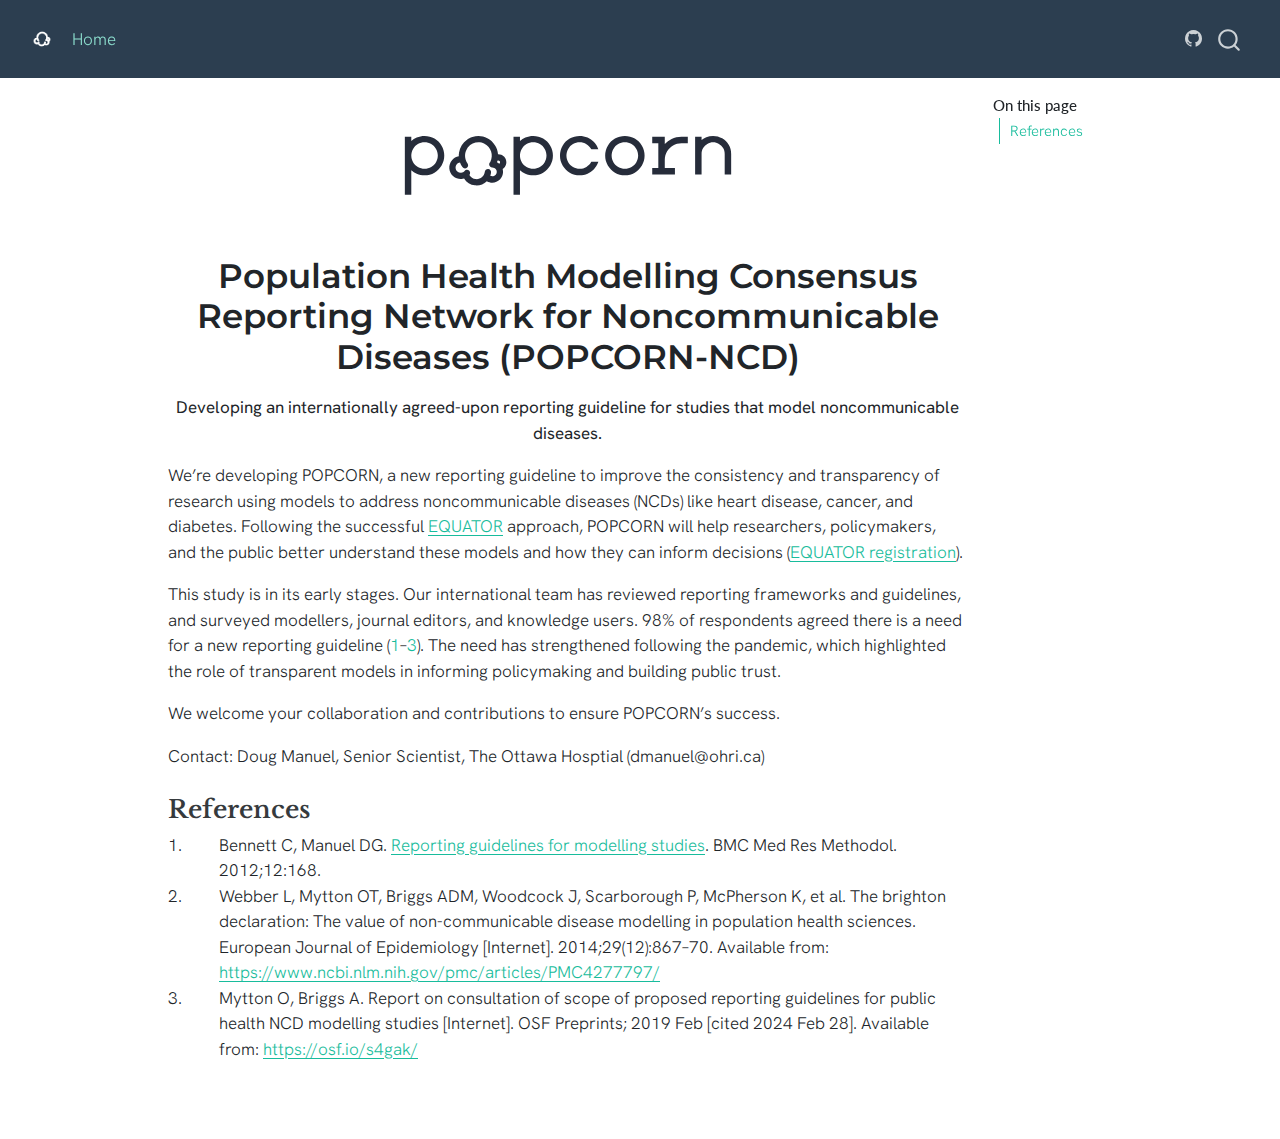
==== commit c2426552: "deploy: 94b8cdbc672e71508b4cc6a822a8ae80165bce61" ====
--- a/index.html
+++ b/index.html
@@ -4646,7 +4646,7 @@
 .bi-suitcase2::before { content: "\f902"; }
 .bi-vignette::before { content: "\f903"; }
 </style>
-<link href="data:text/css,%40import%22https%3A%2F%2Ffonts%2Egoogleapis%2Ecom%2Fcss2%3Ffamily%3DLibre%2BBaskerville%3Awght%40300%3B400%3B700%26family%3DHanken%2BGrotesk%3Awght%40200%3B300%3B400%26family%3DMontserrat%3Awght%40300%3B400%3B500%3B600%26display%3Dswap%22%3B%40import%22https%3A%2F%2Ffonts%2Egoogleapis%2Ecom%2Fcss2%3Ffamily%3DLato%3Aital%2Cwght%400%2C400%3B0%2C700%3B1%2C400%26display%3Dswap%22%3B%2Ebam%7Bfont%2Dfamily%3A%22Montserrat%22%3Bfont%2Dweight%3A400%3Bfont%2Dstyle%3Anormal%7D%2Ebam%2Dbold%7Bfont%2Dfamily%3A%22Montserrat%22%3Bfont%2Dweight%3A500%3Bfont%2Dstyle%3Anormal%7D%2Ebam%2Dlight%7Bfont%2Dfamily%3A%22Montserrat%22%3Bfont%2Dweight%3A300%3Bfont%2Dstyle%3Anormal%7D%2Ehanken%2Dgrotesk%7Bfont%2Dfamily%3A%22Hanken%20Grotesk%22%2Csans%2Dserif%3Bfont%2Doptical%2Dsizing%3Aauto%3Bfont%2Dstyle%3Anormal%7D%2Ehanken%2Dgrotesk%2Dlight%7Bfont%2Dfamily%3A%22Hanken%20Grotesk%22%2Csans%2Dserif%3Bfont%2Doptical%2Dsizing%3Aauto%3Bfont%2Dweight%3A200%3Bfont%2Dstyle%3Anormal%7D%2Elibre%2Dbaskerville%2Dregular%7Bfont%2Dfamily%3A%22Libre%20Baskerville%22%2Cserif%3Bfont%2Dstyle%3Anormal%7D%2Elibre%2Dbaskerville%2Dbold%7Bfont%2Dfamily%3A%22Libre%20Baskerville%22%2Cserif%3Bfont%2Dweight%3A700%3Bfont%2Dstyle%3Anormal%7D%2Elibre%2Dbaskerville%2Dregular%2Ditalic%7Bfont%2Dfamily%3A%22Libre%20Baskerville%22%2Cserif%3Bfont%2Dweight%3A300%3Bfont%2Dstyle%3Aitalic%7Dh1%2C%2Eh1%7Bfont%2Dfamily%3A%22Montserrat%22%3Bfont%2Dweight%3A300%3Bcolor%3A%23262c3a%7Dh2%2C%2Eh2%7Bfont%2Dfamily%3A%22Libre%20Baskerville%22%2Cserif%3Bfont%2Dweight%3A300%3Bcolor%3A%23262c3a%7Dh3%2C%2Eh3%7Bfont%2Dfamily%3A%22Libre%20Baskerville%22%2Cserif%3Bfont%2Dweight%3A300%3Bcolor%3A%23262c3a%7Dh4%2C%2Eh4%7Bfont%2Dfamily%3A%22Libre%20Baskerville%22%2Cserif%3Bfont%2Dweight%3A300%3Bcolor%3A%23262c3a%7Dh5%2C%2Eh5%7Bfont%2Dfamily%3A%22Libre%20Baskerville%22%2Cserif%3Bfont%2Dweight%3A300%3Bcolor%3A%23262c3a%7D%2Esecondary%2Dset%7Bfont%2Dfamily%3A%22Libre%20Baskerville%22%7Dp%2Cul%2Col%2Cli%2C%2Ecsl%2Dentry%7Bfont%2Dfamily%3A%22Hanken%20Grotesk%22%3Bfont%2Dweight%3A300%7Da%7Bcolor%3A%232ea6cc%7D%2Ebig%7Bfont%2Dsize%3A1%2E25em%7Dmark%2C%2Emark%7Bbackground%2Dcolor%3A%23fdc882%7Dhtml%7Bscroll%2Dbehavior%3Asmooth%7Dbody%7Bpadding%3A%2D50px%7D%2Ewrapper%7Bmargin%3Aauto%3Bwidth%3A75%25%3Bborder%3Asolid%20%23fdc882%3Bborder%2Dwidth%3A0px%200px%203px%200px%3Bpadding%3A3rem%200rem%205rem%200rem%7D%2Edark%2Dsection%2Dwide%7Bwidth%3A100vw%3Bheight%3Aauto%3Bbackground%2Dcolor%3A%23262c3a%3Bcolor%3A%23fff%3Bdisplay%3Aflex%7D%2Edark%2Dmargin%7Bmin%2Dheight%3A100%25%3Bmin%2Dwidth%3A15%25%3Bbackground%3Argba%28255%2C255%2C255%2C%2E1%29%3Bbackground%2Dopacity%3A15%25%3Bpadding%3A5rem%200rem%205rem%202rem%3Bmargin%2Dright%3A5rem%7D%2Emargin%2Dtab%7Bborder%2Dtop%3A%2E2rem%20solid%3Bpadding%3A0rem%20%2E5rem%201rem%202rem%3Boutline%2Doffset%3A%2E5rem%3Bfont%2Dsize%3A10px%3Balign%2Dcontent%3Aflex%2Dend%7D%2Econtent%2Dcontainer%7Bpadding%3A3rem%200rem%200rem%200rem%3Bdisplay%3Aflex%3Balign%2Ditems%3Acenter%3Bjustify%2Dcontent%3Aspace%2Daround%3Bgap%3A5rem%7D%2Egap%2D25%7Bgap%3A25px%7D%2Ecover%7Bheight%3A100vh%3Bbackground%2Dcolor%3A%23fdc882%3Bwidth%3A100%25%3Bcontent%2Dalign%3Acenter%7D%2Ebreak%7Bheight%3A5vh%7D%2Esection%2Dhead%7Btext%2Dalign%3Acenter%3Bmargin%3A2em%200%3Bfont%2Dfamily%3A%22HelveticaNeue%22%2C%22Helvetica%22%2C%22Arial%22%2Csans%2Dserif%3Bfont%2Dsize%3A70%25%3Bfont%2Dweight%3Anormal%3Bcolor%3A%23666%7D%2Eimage%2Dcontainer%7Bwidth%3A50%25%3Balign%2Dcontent%3Acenter%7D%2Eswatches%2Dcontainer%7Bdisplay%3Aflex%3Bgap%3A25px%7D%2Eswatch%7Bwidth%3A100px%3Bheight%3A100px%3Bborder%2Dradius%3A100px%20100px%200px%200px%3Bbackground%2Dcolor%3A%23262c3a%7D%2Echardonnay%7Bbackground%2Dcolor%3A%23fdc882%7D%2Eflat%7Bbox%2Dshadow%3A0px%200px%200px%20rgba%280%2C0%2C0%2C0%29%2C0px%200px%200px%20rgba%280%2C0%2C0%2C0%29%7D%2Ename%7Bpadding%3A0px%200px%2016px%2016px%7D%2Ewhite%2Dtext%7Bcolor%3A%23fff%7D%3Aroot%2C%5Bdata%2Dbs%2Dtheme%3Dlight%5D%7B%2D%2Dbs%2Dblue%3A%20%232c3e50%3B%2D%2Dbs%2Dindigo%3A%20%236610f2%3B%2D%2Dbs%2Dpurple%3A%20%236f42c1%3B%2D%2Dbs%2Dpink%3A%20%23e83e8c%3B%2D%2Dbs%2Dred%3A%20%23e74c3c%3B%2D%2Dbs%2Dorange%3A%20%23fd7e14%3B%2D%2Dbs%2Dyellow%3A%20%23f39c12%3B%2D%2Dbs%2Dgreen%3A%20%2318bc9c%3B%2D%2Dbs%2Dteal%3A%20%2320c997%3B%2D%2Dbs%2Dcyan%3A%20%233498db%3B%2D%2Dbs%2Dblack%3A%20%23000%3B%2D%2Dbs%2Dwhite%3A%20%23fff%3B%2D%2Dbs%2Dgray%3A%20%236c757d%3B%2D%2Dbs%2Dgray%2Ddark%3A%20%23343a40%3B%2D%2Dbs%2Dgray%2D100%3A%20%23f8f9fa%3B%2D%2Dbs%2Dgray%2D200%3A%20%23ecf0f1%3B%2D%2Dbs%2Dgray%2D300%3A%20%23dee2e6%3B%2D%2Dbs%2Dgray%2D400%3A%20%23ced4da%3B%2D%2Dbs%2Dgray%2D500%3A%20%23adb5bd%3B%2D%2Dbs%2Dgray%2D600%3A%20%236c757d%3B%2D%2Dbs%2Dgray%2D700%3A%20%237b8a8b%3B%2D%2Dbs%2Dgray%2D800%3A%20%23343a40%3B%2D%2Dbs%2Dgray%2D900%3A%20%23212529%3B%2D%2Dbs%2Ddefault%3A%20%236c757d%3B%2D%2Dbs%2Dprimary%3A%20%232c3e50%3B%2D%2Dbs%2Dsecondary%3A%20%236c757d%3B%2D%2Dbs%2Dsuccess%3A%20%2318bc9c%3B%2D%2Dbs%2Dinfo%3A%20%233498db%3B%2D%2Dbs%2Dwarning%3A%20%23f39c12%3B%2D%2Dbs%2Ddanger%3A%20%23e74c3c%3B%2D%2Dbs%2Dlight%3A%20%23ecf0f1%3B%2D%2Dbs%2Ddark%3A%20%237b8a8b%3B%2D%2Dbs%2Ddefault%2Drgb%3A%20108%2C%20117%2C%20125%3B%2D%2Dbs%2Dprimary%2Drgb%3A%2044%2C%2062%2C%2080%3B%2D%2Dbs%2Dsecondary%2Drgb%3A%20108%2C%20117%2C%20125%3B%2D%2Dbs%2Dsuccess%2Drgb%3A%2024%2C%20188%2C%20156%3B%2D%2Dbs%2Dinfo%2Drgb%3A%2052%2C%20152%2C%20219%3B%2D%2Dbs%2Dwarning%2Drgb%3A%20243%2C%20156%2C%2018%3B%2D%2Dbs%2Ddanger%2Drgb%3A%20231%2C%2076%2C%2060%3B%2D%2Dbs%2Dlight%2Drgb%3A%20236%2C%20240%2C%20241%3B%2D%2Dbs%2Ddark%2Drgb%3A%20123%2C%20138%2C%20139%3B%2D%2Dbs%2Dprimary%2Dtext%2Demphasis%3A%20%23121920%3B%2D%2Dbs%2Dsecondary%2Dtext%2Demphasis%3A%20%232b2f32%3B%2D%2Dbs%2Dsuccess%2Dtext%2Demphasis%3A%20%230a4b3e%3B%2D%2Dbs%2Dinfo%2Dtext%2Demphasis%3A%20%23153d58%3B%2D%2Dbs%2Dwarning%2Dtext%2Demphasis%3A%20%23613e07%3B%2D%2Dbs%2Ddanger%2Dtext%2Demphasis%3A%20%235c1e18%3B%2D%2Dbs%2Dlight%2Dtext%2Demphasis%3A%20%237b8a8b%3B%2D%2Dbs%2Ddark%2Dtext%2Demphasis%3A%20%237b8a8b%3B%2D%2Dbs%2Dprimary%2Dbg%2Dsubtle%3A%20%23d5d8dc%3B%2D%2Dbs%2Dsecondary%2Dbg%2Dsubtle%3A%20%23e2e3e5%3B%2D%2Dbs%2Dsuccess%2Dbg%2Dsubtle%3A%20%23d1f2eb%3B%2D%2Dbs%2Dinfo%2Dbg%2Dsubtle%3A%20%23d6eaf8%3B%2D%2Dbs%2Dwarning%2Dbg%2Dsubtle%3A%20%23fdebd0%3B%2D%2Dbs%2Ddanger%2Dbg%2Dsubtle%3A%20%23fadbd8%3B%2D%2Dbs%2Dlight%2Dbg%2Dsubtle%3A%20%23fcfcfd%3B%2D%2Dbs%2Ddark%2Dbg%2Dsubtle%3A%20%23ced4da%3B%2D%2Dbs%2Dprimary%2Dborder%2Dsubtle%3A%20%23abb2b9%3B%2D%2Dbs%2Dsecondary%2Dborder%2Dsubtle%3A%20%23c4c8cb%3B%2D%2Dbs%2Dsuccess%2Dborder%2Dsubtle%3A%20%23a3e4d7%3B%2D%2Dbs%2Dinfo%2Dborder%2Dsubtle%3A%20%23aed6f1%3B%2D%2Dbs%2Dwarning%2Dborder%2Dsubtle%3A%20%23fad7a0%3B%2D%2Dbs%2Ddanger%2Dborder%2Dsubtle%3A%20%23f5b7b1%3B%2D%2Dbs%2Dlight%2Dborder%2Dsubtle%3A%20%23ecf0f1%3B%2D%2Dbs%2Ddark%2Dborder%2Dsubtle%3A%20%23adb5bd%3B%2D%2Dbs%2Dwhite%2Drgb%3A%20255%2C%20255%2C%20255%3B%2D%2Dbs%2Dblack%2Drgb%3A%200%2C%200%2C%200%3B%2D%2Dbs%2Dfont%2Dsans%2Dserif%3A%20Lato%2C%20%2Dapple%2Dsystem%2C%20BlinkMacSystemFont%2C%20%22Segoe%20UI%22%2C%20Roboto%2C%20%22Helvetica%20Neue%22%2C%20Arial%2C%20sans%2Dserif%2C%20%22Apple%20Color%20Emoji%22%2C%20%22Segoe%20UI%20Emoji%22%2C%20%22Segoe%20UI%20Symbol%22%3B%2D%2Dbs%2Dfont%2Dmonospace%3A%20SFMono%2DRegular%2C%20Menlo%2C%20Monaco%2C%20Consolas%2C%20%22Liberation%20Mono%22%2C%20%22Courier%20New%22%2C%20monospace%3B%2D%2Dbs%2Dgradient%3A%20linear%2Dgradient%28180deg%2C%20rgba%28255%2C%20255%2C%20255%2C%200%2E15%29%2C%20rgba%28255%2C%20255%2C%20255%2C%200%29%29%3B%2D%2Dbs%2Droot%2Dfont%2Dsize%3A%2017px%3B%2D%2Dbs%2Dbody%2Dfont%2Dfamily%3A%20Lato%2C%20%2Dapple%2Dsystem%2C%20BlinkMacSystemFont%2C%20%22Segoe%20UI%22%2C%20Roboto%2C%20%22Helvetica%20Neue%22%2C%20Arial%2C%20sans%2Dserif%2C%20%22Apple%20Color%20Emoji%22%2C%20%22Segoe%20UI%20Emoji%22%2C%20%22Segoe%20UI%20Symbol%22%3B%2D%2Dbs%2Dbody%2Dfont%2Dsize%3A1rem%3B%2D%2Dbs%2Dbody%2Dfont%2Dweight%3A%20400%3B%2D%2Dbs%2Dbody%2Dline%2Dheight%3A%201%2E5%3B%2D%2Dbs%2Dbody%2Dcolor%3A%20%23212529%3B%2D%2Dbs%2Dbody%2Dcolor%2Drgb%3A%2033%2C%2037%2C%2041%3B%2D%2Dbs%2Dbody%2Dbg%3A%20%23fff%3B%2D%2Dbs%2Dbody%2Dbg%2Drgb%3A%20255%2C%20255%2C%20255%3B%2D%2Dbs%2Demphasis%2Dcolor%3A%20%23000%3B%2D%2Dbs%2Demphasis%2Dcolor%2Drgb%3A%200%2C%200%2C%200%3B%2D%2Dbs%2Dsecondary%2Dcolor%3A%20rgba%2833%2C%2037%2C%2041%2C%200%2E75%29%3B%2D%2Dbs%2Dsecondary%2Dcolor%2Drgb%3A%2033%2C%2037%2C%2041%3B%2D%2Dbs%2Dsecondary%2Dbg%3A%20%23ecf0f1%3B%2D%2Dbs%2Dsecondary%2Dbg%2Drgb%3A%20236%2C%20240%2C%20241%3B%2D%2Dbs%2Dtertiary%2Dcolor%3A%20rgba%2833%2C%2037%2C%2041%2C%200%2E5%29%3B%2D%2Dbs%2Dtertiary%2Dcolor%2Drgb%3A%2033%2C%2037%2C%2041%3B%2D%2Dbs%2Dtertiary%2Dbg%3A%20%23f8f9fa%3B%2D%2Dbs%2Dtertiary%2Dbg%2Drgb%3A%20248%2C%20249%2C%20250%3B%2D%2Dbs%2Dheading%2Dcolor%3A%20inherit%3B%2D%2Dbs%2Dlink%2Dcolor%3A%20%2318bc9c%3B%2D%2Dbs%2Dlink%2Dcolor%2Drgb%3A%2024%2C%20188%2C%20156%3B%2D%2Dbs%2Dlink%2Ddecoration%3A%20underline%3B%2D%2Dbs%2Dlink%2Dhover%2Dcolor%3A%20%2313967d%3B%2D%2Dbs%2Dlink%2Dhover%2Dcolor%2Drgb%3A%2019%2C%20150%2C%20125%3B%2D%2Dbs%2Dcode%2Dcolor%3A%20%237d12ba%3B%2D%2Dbs%2Dhighlight%2Dbg%3A%20%23fdebd0%3B%2D%2Dbs%2Dborder%2Dwidth%3A%201px%3B%2D%2Dbs%2Dborder%2Dstyle%3A%20solid%3B%2D%2Dbs%2Dborder%2Dcolor%3A%20%23dee2e6%3B%2D%2Dbs%2Dborder%2Dcolor%2Dtranslucent%3A%20rgba%280%2C%200%2C%200%2C%200%2E175%29%3B%2D%2Dbs%2Dborder%2Dradius%3A%200%2E25rem%3B%2D%2Dbs%2Dborder%2Dradius%2Dsm%3A%200%2E2em%3B%2D%2Dbs%2Dborder%2Dradius%2Dlg%3A%200%2E5rem%3B%2D%2Dbs%2Dborder%2Dradius%2Dxl%3A%201rem%3B%2D%2Dbs%2Dborder%2Dradius%2Dxxl%3A%202rem%3B%2D%2Dbs%2Dborder%2Dradius%2D2xl%3A%20var%28%2D%2Dbs%2Dborder%2Dradius%2Dxxl%29%3B%2D%2Dbs%2Dborder%2Dradius%2Dpill%3A%2050rem%3B%2D%2Dbs%2Dbox%2Dshadow%3A%200%200%2E5rem%201rem%20rgba%280%2C%200%2C%200%2C%200%2E15%29%3B%2D%2Dbs%2Dbox%2Dshadow%2Dsm%3A%200%200%2E125rem%200%2E25rem%20rgba%280%2C%200%2C%200%2C%200%2E075%29%3B%2D%2Dbs%2Dbox%2Dshadow%2Dlg%3A%200%201rem%203rem%20rgba%280%2C%200%2C%200%2C%200%2E175%29%3B%2D%2Dbs%2Dbox%2Dshadow%2Dinset%3A%20inset%200%201px%202px%20rgba%280%2C%200%2C%200%2C%200%2E075%29%3B%2D%2Dbs%2Dfocus%2Dring%2Dwidth%3A%200%2E25rem%3B%2D%2Dbs%2Dfocus%2Dring%2Dopacity%3A%200%2E25%3B%2D%2Dbs%2Dfocus%2Dring%2Dcolor%3A%20rgba%2844%2C%2062%2C%2080%2C%200%2E25%29%3B%2D%2Dbs%2Dform%2Dvalid%2Dcolor%3A%20%2318bc9c%3B%2D%2Dbs%2Dform%2Dvalid%2Dborder%2Dcolor%3A%20%2318bc9c%3B%2D%2Dbs%2Dform%2Dinvalid%2Dcolor%3A%20%23e74c3c%3B%2D%2Dbs%2Dform%2Dinvalid%2Dborder%2Dcolor%3A%20%23e74c3c%7D%5Bdata%2Dbs%2Dtheme%3Ddark%5D%7Bcolor%2Dscheme%3Adark%3B%2D%2Dbs%2Dbody%2Dcolor%3A%20%23dee2e6%3B%2D%2Dbs%2Dbody%2Dcolor%2Drgb%3A%20222%2C%20226%2C%20230%3B%2D%2Dbs%2Dbody%2Dbg%3A%20%23212529%3B%2D%2Dbs%2Dbody%2Dbg%2Drgb%3A%2033%2C%2037%2C%2041%3B%2D%2Dbs%2Demphasis%2Dcolor%3A%20%23fff%3B%2D%2Dbs%2Demphasis%2Dcolor%2Drgb%3A%20255%2C%20255%2C%20255%3B%2D%2Dbs%2Dsecondary%2Dcolor%3A%20rgba%28222%2C%20226%2C%20230%2C%200%2E75%29%3B%2D%2Dbs%2Dsecondary%2Dcolor%2Drgb%3A%20222%2C%20226%2C%20230%3B%2D%2Dbs%2Dsecondary%2Dbg%3A%20%23343a40%3B%2D%2Dbs%2Dsecondary%2Dbg%2Drgb%3A%2052%2C%2058%2C%2064%3B%2D%2Dbs%2Dtertiary%2Dcolor%3A%20rgba%28222%2C%20226%2C%20230%2C%200%2E5%29%3B%2D%2Dbs%2Dtertiary%2Dcolor%2Drgb%3A%20222%2C%20226%2C%20230%3B%2D%2Dbs%2Dtertiary%2Dbg%3A%20%232b3035%3B%2D%2Dbs%2Dtertiary%2Dbg%2Drgb%3A%2043%2C%2048%2C%2053%3B%2D%2Dbs%2Dprimary%2Dtext%2Demphasis%3A%20%23808b96%3B%2D%2Dbs%2Dsecondary%2Dtext%2Demphasis%3A%20%23a7acb1%3B%2D%2Dbs%2Dsuccess%2Dtext%2Demphasis%3A%20%2374d7c4%3B%2D%2Dbs%2Dinfo%2Dtext%2Demphasis%3A%20%2385c1e9%3B%2D%2Dbs%2Dwarning%2Dtext%2Demphasis%3A%20%23f8c471%3B%2D%2Dbs%2Ddanger%2Dtext%2Demphasis%3A%20%23f1948a%3B%2D%2Dbs%2Dlight%2Dtext%2Demphasis%3A%20%23f8f9fa%3B%2D%2Dbs%2Ddark%2Dtext%2Demphasis%3A%20%23dee2e6%3B%2D%2Dbs%2Dprimary%2Dbg%2Dsubtle%3A%20%23090c10%3B%2D%2Dbs%2Dsecondary%2Dbg%2Dsubtle%3A%20%23161719%3B%2D%2Dbs%2Dsuccess%2Dbg%2Dsubtle%3A%20%2305261f%3B%2D%2Dbs%2Dinfo%2Dbg%2Dsubtle%3A%20%230a1e2c%3B%2D%2Dbs%2Dwarning%2Dbg%2Dsubtle%3A%20%23311f04%3B%2D%2Dbs%2Ddanger%2Dbg%2Dsubtle%3A%20%232e0f0c%3B%2D%2Dbs%2Dlight%2Dbg%2Dsubtle%3A%20%23343a40%3B%2D%2Dbs%2Ddark%2Dbg%2Dsubtle%3A%20%231a1d20%3B%2D%2Dbs%2Dprimary%2Dborder%2Dsubtle%3A%20%231a2530%3B%2D%2Dbs%2Dsecondary%2Dborder%2Dsubtle%3A%20%2341464b%3B%2D%2Dbs%2Dsuccess%2Dborder%2Dsubtle%3A%20%230e715e%3B%2D%2Dbs%2Dinfo%2Dborder%2Dsubtle%3A%20%231f5b83%3B%2D%2Dbs%2Dwarning%2Dborder%2Dsubtle%3A%20%23925e0b%3B%2D%2Dbs%2Ddanger%2Dborder%2Dsubtle%3A%20%238b2e24%3B%2D%2Dbs%2Dlight%2Dborder%2Dsubtle%3A%20%237b8a8b%3B%2D%2Dbs%2Ddark%2Dborder%2Dsubtle%3A%20%23343a40%3B%2D%2Dbs%2Dheading%2Dcolor%3A%20inherit%3B%2D%2Dbs%2Dlink%2Dcolor%3A%20%23808b96%3B%2D%2Dbs%2Dlink%2Dhover%2Dcolor%3A%20%2399a2ab%3B%2D%2Dbs%2Dlink%2Dcolor%2Drgb%3A%20128%2C%20139%2C%20150%3B%2D%2Dbs%2Dlink%2Dhover%2Dcolor%2Drgb%3A%20153%2C%20162%2C%20171%3B%2D%2Dbs%2Dcode%2Dcolor%3A%20white%3B%2D%2Dbs%2Dborder%2Dcolor%3A%20%237b8a8b%3B%2D%2Dbs%2Dborder%2Dcolor%2Dtranslucent%3A%20rgba%28255%2C%20255%2C%20255%2C%200%2E15%29%3B%2D%2Dbs%2Dform%2Dvalid%2Dcolor%3A%20%2374d7c4%3B%2D%2Dbs%2Dform%2Dvalid%2Dborder%2Dcolor%3A%20%2374d7c4%3B%2D%2Dbs%2Dform%2Dinvalid%2Dcolor%3A%20%23f1948a%3B%2D%2Dbs%2Dform%2Dinvalid%2Dborder%2Dcolor%3A%20%23f1948a%7D%2A%2C%2A%3A%3Abefore%2C%2A%3A%3Aafter%7Bbox%2Dsizing%3Aborder%2Dbox%7D%3Aroot%7Bfont%2Dsize%3Avar%28%2D%2Dbs%2Droot%2Dfont%2Dsize%29%7Dbody%7Bmargin%3A0%3Bfont%2Dfamily%3Avar%28%2D%2Dbs%2Dbody%2Dfont%2Dfamily%29%3Bfont%2Dsize%3Avar%28%2D%2Dbs%2Dbody%2Dfont%2Dsize%29%3Bfont%2Dweight%3Avar%28%2D%2Dbs%2Dbody%2Dfont%2Dweight%29%3Bline%2Dheight%3Avar%28%2D%2Dbs%2Dbody%2Dline%2Dheight%29%3Bcolor%3Avar%28%2D%2Dbs%2Dbody%2Dcolor%29%3Btext%2Dalign%3Avar%28%2D%2Dbs%2Dbody%2Dtext%2Dalign%29%3Bbackground%2Dcolor%3Avar%28%2D%2Dbs%2Dbody%2Dbg%29%3B%2Dwebkit%2Dtext%2Dsize%2Dadjust%3A100%25%3B%2Dwebkit%2Dtap%2Dhighlight%2Dcolor%3Argba%280%2C0%2C0%2C0%29%7Dhr%7Bmargin%3A1rem%200%3Bcolor%3Ainherit%3Bborder%3A0%3Bborder%2Dtop%3A1px%20solid%3Bopacity%3A%2E25%7Dh6%2C%2Eh6%2Ch5%2C%2Eh5%2Ch4%2C%2Eh4%2Ch3%2C%2Eh3%2Ch2%2C%2Eh2%2Ch1%2C%2Eh1%7Bmargin%2Dtop%3A0%3Bmargin%2Dbottom%3A%2E5rem%3Bfont%2Dweight%3A500%3Bline%2Dheight%3A1%2E2%3Bcolor%3Avar%28%2D%2Dbs%2Dheading%2Dcolor%29%7Dh1%2C%2Eh1%7Bfont%2Dsize%3Acalc%281%2E325rem%20%2B%200%2E9vw%29%7D%40media%28min%2Dwidth%3A%201200px%29%7Bh1%2C%2Eh1%7Bfont%2Dsize%3A2rem%7D%7Dh2%2C%2Eh2%7Bfont%2Dsize%3Acalc%281%2E29rem%20%2B%200%2E48vw%29%7D%40media%28min%2Dwidth%3A%201200px%29%7Bh2%2C%2Eh2%7Bfont%2Dsize%3A1%2E65rem%7D%7Dh3%2C%2Eh3%7Bfont%2Dsize%3Acalc%281%2E27rem%20%2B%200%2E24vw%29%7D%40media%28min%2Dwidth%3A%201200px%29%7Bh3%2C%2Eh3%7Bfont%2Dsize%3A1%2E45rem%7D%7Dh4%2C%2Eh4%7Bfont%2Dsize%3A1%2E25rem%7Dh5%2C%2Eh5%7Bfont%2Dsize%3A1%2E1rem%7Dh6%2C%2Eh6%7Bfont%2Dsize%3A1rem%7Dp%7Bmargin%2Dtop%3A0%3Bmargin%2Dbottom%3A1rem%7Dabbr%5Btitle%5D%7Btext%2Ddecoration%3Aunderline%20dotted%3B%2Dwebkit%2Dtext%2Ddecoration%3Aunderline%20dotted%3B%2Dmoz%2Dtext%2Ddecoration%3Aunderline%20dotted%3B%2Dms%2Dtext%2Ddecoration%3Aunderline%20dotted%3B%2Do%2Dtext%2Ddecoration%3Aunderline%20dotted%3Bcursor%3Ahelp%3Btext%2Ddecoration%2Dskip%2Dink%3Anone%7Daddress%7Bmargin%2Dbottom%3A1rem%3Bfont%2Dstyle%3Anormal%3Bline%2Dheight%3Ainherit%7Dol%2Cul%7Bpadding%2Dleft%3A2rem%7Dol%2Cul%2Cdl%7Bmargin%2Dtop%3A0%3Bmargin%2Dbottom%3A1rem%7Dol%20ol%2Cul%20ul%2Col%20ul%2Cul%20ol%7Bmargin%2Dbottom%3A0%7Ddt%7Bfont%2Dweight%3A700%7Ddd%7Bmargin%2Dbottom%3A%2E5rem%3Bmargin%2Dleft%3A0%7Dblockquote%7Bmargin%3A0%200%201rem%3Bpadding%3A%2E625rem%201%2E25rem%3Bborder%2Dleft%3A%2E25rem%20solid%20%23ecf0f1%7Dblockquote%20p%3Alast%2Dchild%2Cblockquote%20ul%3Alast%2Dchild%2Cblockquote%20ol%3Alast%2Dchild%7Bmargin%2Dbottom%3A0%7Db%2Cstrong%7Bfont%2Dweight%3Abolder%7Dsmall%2C%2Esmall%7Bfont%2Dsize%3A0%2E875em%7Dmark%2C%2Emark%7Bpadding%3A%2E1875em%3Bbackground%2Dcolor%3Avar%28%2D%2Dbs%2Dhighlight%2Dbg%29%7Dsub%2Csup%7Bposition%3Arelative%3Bfont%2Dsize%3A0%2E75em%3Bline%2Dheight%3A0%3Bvertical%2Dalign%3Abaseline%7Dsub%7Bbottom%3A%2D0%2E25em%7Dsup%7Btop%3A%2D0%2E5em%7Da%7Bcolor%3Argba%28var%28%2D%2Dbs%2Dlink%2Dcolor%2Drgb%29%2C%20var%28%2D%2Dbs%2Dlink%2Dopacity%2C%201%29%29%3Btext%2Ddecoration%3Aunderline%3B%2Dwebkit%2Dtext%2Ddecoration%3Aunderline%3B%2Dmoz%2Dtext%2Ddecoration%3Aunderline%3B%2Dms%2Dtext%2Ddecoration%3Aunderline%3B%2Do%2Dtext%2Ddecoration%3Aunderline%7Da%3Ahover%7B%2D%2Dbs%2Dlink%2Dcolor%2Drgb%3A%20var%28%2D%2Dbs%2Dlink%2Dhover%2Dcolor%2Drgb%29%7Da%3Anot%28%5Bhref%5D%29%3Anot%28%5Bclass%5D%29%2Ca%3Anot%28%5Bhref%5D%29%3Anot%28%5Bclass%5D%29%3Ahover%7Bcolor%3Ainherit%3Btext%2Ddecoration%3Anone%7Dpre%2Ccode%2Ckbd%2Csamp%7Bfont%2Dfamily%3ASFMono%2DRegular%2CMenlo%2CMonaco%2CConsolas%2C%22Liberation%20Mono%22%2C%22Courier%20New%22%2Cmonospace%3Bfont%2Dsize%3A1em%7Dpre%7Bdisplay%3Ablock%3Bmargin%2Dtop%3A0%3Bmargin%2Dbottom%3A1rem%3Boverflow%3Aauto%3Bfont%2Dsize%3A0%2E875em%3Bcolor%3A%23000%3Bbackground%2Dcolor%3A%23f8f9fa%3Bpadding%3A%2E5rem%3Bborder%3A1px%20solid%20var%28%2D%2Dbs%2Dborder%2Dcolor%2C%20%23dee2e6%29%3Bborder%2Dradius%3A%2E25rem%7Dpre%20code%7Bbackground%2Dcolor%3Argba%280%2C0%2C0%2C0%29%3Bfont%2Dsize%3Ainherit%3Bcolor%3Ainherit%3Bword%2Dbreak%3Anormal%7Dcode%7Bfont%2Dsize%3A0%2E875em%3Bcolor%3Avar%28%2D%2Dbs%2Dcode%2Dcolor%29%3Bbackground%2Dcolor%3A%23f8f9fa%3Bborder%2Dradius%3A%2E25rem%3Bpadding%3A%2E125rem%20%2E25rem%3Bword%2Dwrap%3Abreak%2Dword%7Da%3Ecode%7Bcolor%3Ainherit%7Dkbd%7Bpadding%3A%2E4rem%20%2E4rem%3Bfont%2Dsize%3A0%2E875em%3Bcolor%3A%23fff%3Bbackground%2Dcolor%3A%23212529%3Bborder%2Dradius%3A%2E2em%7Dkbd%20kbd%7Bpadding%3A0%3Bfont%2Dsize%3A1em%7Dfigure%7Bmargin%3A0%200%201rem%7Dimg%2Csvg%7Bvertical%2Dalign%3Amiddle%7Dtable%7Bcaption%2Dside%3Abottom%3Bborder%2Dcollapse%3Acollapse%7Dcaption%7Bpadding%2Dtop%3A%2E5rem%3Bpadding%2Dbottom%3A%2E5rem%3Bcolor%3Argba%2833%2C37%2C41%2C%2E75%29%3Btext%2Dalign%3Aleft%7Dth%7Btext%2Dalign%3Ainherit%3Btext%2Dalign%3A%2Dwebkit%2Dmatch%2Dparent%7Dthead%2Ctbody%2Ctfoot%2Ctr%2Ctd%2Cth%7Bborder%2Dcolor%3Ainherit%3Bborder%2Dstyle%3Asolid%3Bborder%2Dwidth%3A0%7Dlabel%7Bdisplay%3Ainline%2Dblock%7Dbutton%7Bborder%2Dradius%3A0%7Dbutton%3Afocus%3Anot%28%3Afocus%2Dvisible%29%7Boutline%3A0%7Dinput%2Cbutton%2Cselect%2Coptgroup%2Ctextarea%7Bmargin%3A0%3Bfont%2Dfamily%3Ainherit%3Bfont%2Dsize%3Ainherit%3Bline%2Dheight%3Ainherit%7Dbutton%2Cselect%7Btext%2Dtransform%3Anone%7D%5Brole%3Dbutton%5D%7Bcursor%3Apointer%7Dselect%7Bword%2Dwrap%3Anormal%7Dselect%3Adisabled%7Bopacity%3A1%7D%5Blist%5D%3Anot%28%5Btype%3Ddate%5D%29%3Anot%28%5Btype%3Ddatetime%2Dlocal%5D%29%3Anot%28%5Btype%3Dmonth%5D%29%3Anot%28%5Btype%3Dweek%5D%29%3Anot%28%5Btype%3Dtime%5D%29%3A%3A%2Dwebkit%2Dcalendar%2Dpicker%2Dindicator%7Bdisplay%3Anone%20%21important%7Dbutton%2C%5Btype%3Dbutton%5D%2C%5Btype%3Dreset%5D%2C%5Btype%3Dsubmit%5D%7B%2Dwebkit%2Dappearance%3Abutton%7Dbutton%3Anot%28%3Adisabled%29%2C%5Btype%3Dbutton%5D%3Anot%28%3Adisabled%29%2C%5Btype%3Dreset%5D%3Anot%28%3Adisabled%29%2C%5Btype%3Dsubmit%5D%3Anot%28%3Adisabled%29%7Bcursor%3Apointer%7D%3A%3A%2Dmoz%2Dfocus%2Dinner%7Bpadding%3A0%3Bborder%2Dstyle%3Anone%7Dtextarea%7Bresize%3Avertical%7Dfieldset%7Bmin%2Dwidth%3A0%3Bpadding%3A0%3Bmargin%3A0%3Bborder%3A0%7Dlegend%7Bfloat%3Aleft%3Bwidth%3A100%25%3Bpadding%3A0%3Bmargin%2Dbottom%3A%2E5rem%3Bfont%2Dsize%3Acalc%281%2E275rem%20%2B%200%2E3vw%29%3Bline%2Dheight%3Ainherit%7D%40media%28min%2Dwidth%3A%201200px%29%7Blegend%7Bfont%2Dsize%3A1%2E5rem%7D%7Dlegend%2B%2A%7Bclear%3Aleft%7D%3A%3A%2Dwebkit%2Ddatetime%2Dedit%2Dfields%2Dwrapper%2C%3A%3A%2Dwebkit%2Ddatetime%2Dedit%2Dtext%2C%3A%3A%2Dwebkit%2Ddatetime%2Dedit%2Dminute%2C%3A%3A%2Dwebkit%2Ddatetime%2Dedit%2Dhour%2Dfield%2C%3A%3A%2Dwebkit%2Ddatetime%2Dedit%2Dday%2Dfield%2C%3A%3A%2Dwebkit%2Ddatetime%2Dedit%2Dmonth%2Dfield%2C%3A%3A%2Dwebkit%2Ddatetime%2Dedit%2Dyear%2Dfield%7Bpadding%3A0%7D%3A%3A%2Dwebkit%2Dinner%2Dspin%2Dbutton%7Bheight%3Aauto%7D%5Btype%3Dsearch%5D%7B%2Dwebkit%2Dappearance%3Atextfield%3Boutline%2Doffset%3A%2D2px%7D%3A%3A%2Dwebkit%2Dsearch%2Ddecoration%7B%2Dwebkit%2Dappearance%3Anone%7D%3A%3A%2Dwebkit%2Dcolor%2Dswatch%2Dwrapper%7Bpadding%3A0%7D%3A%3Afile%2Dselector%2Dbutton%7Bfont%3Ainherit%3B%2Dwebkit%2Dappearance%3Abutton%7Doutput%7Bdisplay%3Ainline%2Dblock%7Diframe%7Bborder%3A0%7Dsummary%7Bdisplay%3Alist%2Ditem%3Bcursor%3Apointer%7Dprogress%7Bvertical%2Dalign%3Abaseline%7D%5Bhidden%5D%7Bdisplay%3Anone%20%21important%7D%2Elead%7Bfont%2Dsize%3A1%2E25rem%3Bfont%2Dweight%3A300%7D%2Edisplay%2D1%7Bfont%2Dsize%3Acalc%281%2E625rem%20%2B%204%2E5vw%29%3Bfont%2Dweight%3A300%3Bline%2Dheight%3A1%2E2%7D%40media%28min%2Dwidth%3A%201200px%29%7B%2Edisplay%2D1%7Bfont%2Dsize%3A5rem%7D%7D%2Edisplay%2D2%7Bfont%2Dsize%3Acalc%281%2E575rem%20%2B%203%2E9vw%29%3Bfont%2Dweight%3A300%3Bline%2Dheight%3A1%2E2%7D%40media%28min%2Dwidth%3A%201200px%29%7B%2Edisplay%2D2%7Bfont%2Dsize%3A4%2E5rem%7D%7D%2Edisplay%2D3%7Bfont%2Dsize%3Acalc%281%2E525rem%20%2B%203%2E3vw%29%3Bfont%2Dweight%3A300%3Bline%2Dheight%3A1%2E2%7D%40media%28min%2Dwidth%3A%201200px%29%7B%2Edisplay%2D3%7Bfont%2Dsize%3A4rem%7D%7D%2Edisplay%2D4%7Bfont%2Dsize%3Acalc%281%2E475rem%20%2B%202%2E7vw%29%3Bfont%2Dweight%3A300%3Bline%2Dheight%3A1%2E2%7D%40media%28min%2Dwidth%3A%201200px%29%7B%2Edisplay%2D4%7Bfont%2Dsize%3A3%2E5rem%7D%7D%2Edisplay%2D5%7Bfont%2Dsize%3Acalc%281%2E425rem%20%2B%202%2E1vw%29%3Bfont%2Dweight%3A300%3Bline%2Dheight%3A1%2E2%7D%40media%28min%2Dwidth%3A%201200px%29%7B%2Edisplay%2D5%7Bfont%2Dsize%3A3rem%7D%7D%2Edisplay%2D6%7Bfont%2Dsize%3Acalc%281%2E375rem%20%2B%201%2E5vw%29%3Bfont%2Dweight%3A300%3Bline%2Dheight%3A1%2E2%7D%40media%28min%2Dwidth%3A%201200px%29%7B%2Edisplay%2D6%7Bfont%2Dsize%3A2%2E5rem%7D%7D%2Elist%2Dunstyled%7Bpadding%2Dleft%3A0%3Blist%2Dstyle%3Anone%7D%2Elist%2Dinline%7Bpadding%2Dleft%3A0%3Blist%2Dstyle%3Anone%7D%2Elist%2Dinline%2Ditem%7Bdisplay%3Ainline%2Dblock%7D%2Elist%2Dinline%2Ditem%3Anot%28%3Alast%2Dchild%29%7Bmargin%2Dright%3A%2E5rem%7D%2Einitialism%7Bfont%2Dsize%3A0%2E875em%3Btext%2Dtransform%3Auppercase%7D%2Eblockquote%7Bmargin%2Dbottom%3A1rem%3Bfont%2Dsize%3A1%2E25rem%7D%2Eblockquote%3E%3Alast%2Dchild%7Bmargin%2Dbottom%3A0%7D%2Eblockquote%2Dfooter%7Bmargin%2Dtop%3A%2D1rem%3Bmargin%2Dbottom%3A1rem%3Bfont%2Dsize%3A0%2E875em%3Bcolor%3A%236c757d%7D%2Eblockquote%2Dfooter%3A%3Abefore%7Bcontent%3A%22%E2%80%94%C2%A0%22%7D%2Eimg%2Dfluid%7Bmax%2Dwidth%3A100%25%3Bheight%3Aauto%7D%2Eimg%2Dthumbnail%7Bpadding%3A%2E25rem%3Bbackground%2Dcolor%3A%23fff%3Bborder%3A1px%20solid%20%23dee2e6%3Bborder%2Dradius%3A%2E25rem%3Bmax%2Dwidth%3A100%25%3Bheight%3Aauto%7D%2Efigure%7Bdisplay%3Ainline%2Dblock%7D%2Efigure%2Dimg%7Bmargin%2Dbottom%3A%2E5rem%3Bline%2Dheight%3A1%7D%2Efigure%2Dcaption%7Bfont%2Dsize%3A0%2E875em%3Bcolor%3Argba%2833%2C37%2C41%2C%2E75%29%7D%2Econtainer%2C%2Econtainer%2Dfluid%2C%2Econtainer%2Dxxl%2C%2Econtainer%2Dxl%2C%2Econtainer%2Dlg%2C%2Econtainer%2Dmd%2C%2Econtainer%2Dsm%7B%2D%2Dbs%2Dgutter%2Dx%3A%201%2E5rem%3B%2D%2Dbs%2Dgutter%2Dy%3A%200%3Bwidth%3A100%25%3Bpadding%2Dright%3Acalc%28var%28%2D%2Dbs%2Dgutter%2Dx%29%2A%2E5%29%3Bpadding%2Dleft%3Acalc%28var%28%2D%2Dbs%2Dgutter%2Dx%29%2A%2E5%29%3Bmargin%2Dright%3Aauto%3Bmargin%2Dleft%3Aauto%7D%40media%28min%2Dwidth%3A%20576px%29%7B%2Econtainer%2Dsm%2C%2Econtainer%7Bmax%2Dwidth%3A540px%7D%7D%40media%28min%2Dwidth%3A%20768px%29%7B%2Econtainer%2Dmd%2C%2Econtainer%2Dsm%2C%2Econtainer%7Bmax%2Dwidth%3A720px%7D%7D%40media%28min%2Dwidth%3A%20992px%29%7B%2Econtainer%2Dlg%2C%2Econtainer%2Dmd%2C%2Econtainer%2Dsm%2C%2Econtainer%7Bmax%2Dwidth%3A960px%7D%7D%40media%28min%2Dwidth%3A%201200px%29%7B%2Econtainer%2Dxl%2C%2Econtainer%2Dlg%2C%2Econtainer%2Dmd%2C%2Econtainer%2Dsm%2C%2Econtainer%7Bmax%2Dwidth%3A1140px%7D%7D%40media%28min%2Dwidth%3A%201400px%29%7B%2Econtainer%2Dxxl%2C%2Econtainer%2Dxl%2C%2Econtainer%2Dlg%2C%2Econtainer%2Dmd%2C%2Econtainer%2Dsm%2C%2Econtainer%7Bmax%2Dwidth%3A1320px%7D%7D%3Aroot%7B%2D%2Dbs%2Dbreakpoint%2Dxs%3A%200%3B%2D%2Dbs%2Dbreakpoint%2Dsm%3A%20576px%3B%2D%2Dbs%2Dbreakpoint%2Dmd%3A%20768px%3B%2D%2Dbs%2Dbreakpoint%2Dlg%3A%20992px%3B%2D%2Dbs%2Dbreakpoint%2Dxl%3A%201200px%3B%2D%2Dbs%2Dbreakpoint%2Dxxl%3A%201400px%7D%2Egrid%7Bdisplay%3Agrid%3Bgrid%2Dtemplate%2Drows%3Arepeat%28var%28%2D%2Dbs%2Drows%2C%201%29%2C%201fr%29%3Bgrid%2Dtemplate%2Dcolumns%3Arepeat%28var%28%2D%2Dbs%2Dcolumns%2C%2012%29%2C%201fr%29%3Bgap%3Avar%28%2D%2Dbs%2Dgap%2C%201%2E5rem%29%7D%2Egrid%20%2Eg%2Dcol%2D1%7Bgrid%2Dcolumn%3Aauto%2Fspan%201%7D%2Egrid%20%2Eg%2Dcol%2D2%7Bgrid%2Dcolumn%3Aauto%2Fspan%202%7D%2Egrid%20%2Eg%2Dcol%2D3%7Bgrid%2Dcolumn%3Aauto%2Fspan%203%7D%2Egrid%20%2Eg%2Dcol%2D4%7Bgrid%2Dcolumn%3Aauto%2Fspan%204%7D%2Egrid%20%2Eg%2Dcol%2D5%7Bgrid%2Dcolumn%3Aauto%2Fspan%205%7D%2Egrid%20%2Eg%2Dcol%2D6%7Bgrid%2Dcolumn%3Aauto%2Fspan%206%7D%2Egrid%20%2Eg%2Dcol%2D7%7Bgrid%2Dcolumn%3Aauto%2Fspan%207%7D%2Egrid%20%2Eg%2Dcol%2D8%7Bgrid%2Dcolumn%3Aauto%2Fspan%208%7D%2Egrid%20%2Eg%2Dcol%2D9%7Bgrid%2Dcolumn%3Aauto%2Fspan%209%7D%2Egrid%20%2Eg%2Dcol%2D10%7Bgrid%2Dcolumn%3Aauto%2Fspan%2010%7D%2Egrid%20%2Eg%2Dcol%2D11%7Bgrid%2Dcolumn%3Aauto%2Fspan%2011%7D%2Egrid%20%2Eg%2Dcol%2D12%7Bgrid%2Dcolumn%3Aauto%2Fspan%2012%7D%2Egrid%20%2Eg%2Dstart%2D1%7Bgrid%2Dcolumn%2Dstart%3A1%7D%2Egrid%20%2Eg%2Dstart%2D2%7Bgrid%2Dcolumn%2Dstart%3A2%7D%2Egrid%20%2Eg%2Dstart%2D3%7Bgrid%2Dcolumn%2Dstart%3A3%7D%2Egrid%20%2Eg%2Dstart%2D4%7Bgrid%2Dcolumn%2Dstart%3A4%7D%2Egrid%20%2Eg%2Dstart%2D5%7Bgrid%2Dcolumn%2Dstart%3A5%7D%2Egrid%20%2Eg%2Dstart%2D6%7Bgrid%2Dcolumn%2Dstart%3A6%7D%2Egrid%20%2Eg%2Dstart%2D7%7Bgrid%2Dcolumn%2Dstart%3A7%7D%2Egrid%20%2Eg%2Dstart%2D8%7Bgrid%2Dcolumn%2Dstart%3A8%7D%2Egrid%20%2Eg%2Dstart%2D9%7Bgrid%2Dcolumn%2Dstart%3A9%7D%2Egrid%20%2Eg%2Dstart%2D10%7Bgrid%2Dcolumn%2Dstart%3A10%7D%2Egrid%20%2Eg%2Dstart%2D11%7Bgrid%2Dcolumn%2Dstart%3A11%7D%40media%28min%2Dwidth%3A%20576px%29%7B%2Egrid%20%2Eg%2Dcol%2Dsm%2D1%7Bgrid%2Dcolumn%3Aauto%2Fspan%201%7D%2Egrid%20%2Eg%2Dcol%2Dsm%2D2%7Bgrid%2Dcolumn%3Aauto%2Fspan%202%7D%2Egrid%20%2Eg%2Dcol%2Dsm%2D3%7Bgrid%2Dcolumn%3Aauto%2Fspan%203%7D%2Egrid%20%2Eg%2Dcol%2Dsm%2D4%7Bgrid%2Dcolumn%3Aauto%2Fspan%204%7D%2Egrid%20%2Eg%2Dcol%2Dsm%2D5%7Bgrid%2Dcolumn%3Aauto%2Fspan%205%7D%2Egrid%20%2Eg%2Dcol%2Dsm%2D6%7Bgrid%2Dcolumn%3Aauto%2Fspan%206%7D%2Egrid%20%2Eg%2Dcol%2Dsm%2D7%7Bgrid%2Dcolumn%3Aauto%2Fspan%207%7D%2Egrid%20%2Eg%2Dcol%2Dsm%2D8%7Bgrid%2Dcolumn%3Aauto%2Fspan%208%7D%2Egrid%20%2Eg%2Dcol%2Dsm%2D9%7Bgrid%2Dcolumn%3Aauto%2Fspan%209%7D%2Egrid%20%2Eg%2Dcol%2Dsm%2D10%7Bgrid%2Dcolumn%3Aauto%2Fspan%2010%7D%2Egrid%20%2Eg%2Dcol%2Dsm%2D11%7Bgrid%2Dcolumn%3Aauto%2Fspan%2011%7D%2Egrid%20%2Eg%2Dcol%2Dsm%2D12%7Bgrid%2Dcolumn%3Aauto%2Fspan%2012%7D%2Egrid%20%2Eg%2Dstart%2Dsm%2D1%7Bgrid%2Dcolumn%2Dstart%3A1%7D%2Egrid%20%2Eg%2Dstart%2Dsm%2D2%7Bgrid%2Dcolumn%2Dstart%3A2%7D%2Egrid%20%2Eg%2Dstart%2Dsm%2D3%7Bgrid%2Dcolumn%2Dstart%3A3%7D%2Egrid%20%2Eg%2Dstart%2Dsm%2D4%7Bgrid%2Dcolumn%2Dstart%3A4%7D%2Egrid%20%2Eg%2Dstart%2Dsm%2D5%7Bgrid%2Dcolumn%2Dstart%3A5%7D%2Egrid%20%2Eg%2Dstart%2Dsm%2D6%7Bgrid%2Dcolumn%2Dstart%3A6%7D%2Egrid%20%2Eg%2Dstart%2Dsm%2D7%7Bgrid%2Dcolumn%2Dstart%3A7%7D%2Egrid%20%2Eg%2Dstart%2Dsm%2D8%7Bgrid%2Dcolumn%2Dstart%3A8%7D%2Egrid%20%2Eg%2Dstart%2Dsm%2D9%7Bgrid%2Dcolumn%2Dstart%3A9%7D%2Egrid%20%2Eg%2Dstart%2Dsm%2D10%7Bgrid%2Dcolumn%2Dstart%3A10%7D%2Egrid%20%2Eg%2Dstart%2Dsm%2D11%7Bgrid%2Dcolumn%2Dstart%3A11%7D%7D%40media%28min%2Dwidth%3A%20768px%29%7B%2Egrid%20%2Eg%2Dcol%2Dmd%2D1%7Bgrid%2Dcolumn%3Aauto%2Fspan%201%7D%2Egrid%20%2Eg%2Dcol%2Dmd%2D2%7Bgrid%2Dcolumn%3Aauto%2Fspan%202%7D%2Egrid%20%2Eg%2Dcol%2Dmd%2D3%7Bgrid%2Dcolumn%3Aauto%2Fspan%203%7D%2Egrid%20%2Eg%2Dcol%2Dmd%2D4%7Bgrid%2Dcolumn%3Aauto%2Fspan%204%7D%2Egrid%20%2Eg%2Dcol%2Dmd%2D5%7Bgrid%2Dcolumn%3Aauto%2Fspan%205%7D%2Egrid%20%2Eg%2Dcol%2Dmd%2D6%7Bgrid%2Dcolumn%3Aauto%2Fspan%206%7D%2Egrid%20%2Eg%2Dcol%2Dmd%2D7%7Bgrid%2Dcolumn%3Aauto%2Fspan%207%7D%2Egrid%20%2Eg%2Dcol%2Dmd%2D8%7Bgrid%2Dcolumn%3Aauto%2Fspan%208%7D%2Egrid%20%2Eg%2Dcol%2Dmd%2D9%7Bgrid%2Dcolumn%3Aauto%2Fspan%209%7D%2Egrid%20%2Eg%2Dcol%2Dmd%2D10%7Bgrid%2Dcolumn%3Aauto%2Fspan%2010%7D%2Egrid%20%2Eg%2Dcol%2Dmd%2D11%7Bgrid%2Dcolumn%3Aauto%2Fspan%2011%7D%2Egrid%20%2Eg%2Dcol%2Dmd%2D12%7Bgrid%2Dcolumn%3Aauto%2Fspan%2012%7D%2Egrid%20%2Eg%2Dstart%2Dmd%2D1%7Bgrid%2Dcolumn%2Dstart%3A1%7D%2Egrid%20%2Eg%2Dstart%2Dmd%2D2%7Bgrid%2Dcolumn%2Dstart%3A2%7D%2Egrid%20%2Eg%2Dstart%2Dmd%2D3%7Bgrid%2Dcolumn%2Dstart%3A3%7D%2Egrid%20%2Eg%2Dstart%2Dmd%2D4%7Bgrid%2Dcolumn%2Dstart%3A4%7D%2Egrid%20%2Eg%2Dstart%2Dmd%2D5%7Bgrid%2Dcolumn%2Dstart%3A5%7D%2Egrid%20%2Eg%2Dstart%2Dmd%2D6%7Bgrid%2Dcolumn%2Dstart%3A6%7D%2Egrid%20%2Eg%2Dstart%2Dmd%2D7%7Bgrid%2Dcolumn%2Dstart%3A7%7D%2Egrid%20%2Eg%2Dstart%2Dmd%2D8%7Bgrid%2Dcolumn%2Dstart%3A8%7D%2Egrid%20%2Eg%2Dstart%2Dmd%2D9%7Bgrid%2Dcolumn%2Dstart%3A9%7D%2Egrid%20%2Eg%2Dstart%2Dmd%2D10%7Bgrid%2Dcolumn%2Dstart%3A10%7D%2Egrid%20%2Eg%2Dstart%2Dmd%2D11%7Bgrid%2Dcolumn%2Dstart%3A11%7D%7D%40media%28min%2Dwidth%3A%20992px%29%7B%2Egrid%20%2Eg%2Dcol%2Dlg%2D1%7Bgrid%2Dcolumn%3Aauto%2Fspan%201%7D%2Egrid%20%2Eg%2Dcol%2Dlg%2D2%7Bgrid%2Dcolumn%3Aauto%2Fspan%202%7D%2Egrid%20%2Eg%2Dcol%2Dlg%2D3%7Bgrid%2Dcolumn%3Aauto%2Fspan%203%7D%2Egrid%20%2Eg%2Dcol%2Dlg%2D4%7Bgrid%2Dcolumn%3Aauto%2Fspan%204%7D%2Egrid%20%2Eg%2Dcol%2Dlg%2D5%7Bgrid%2Dcolumn%3Aauto%2Fspan%205%7D%2Egrid%20%2Eg%2Dcol%2Dlg%2D6%7Bgrid%2Dcolumn%3Aauto%2Fspan%206%7D%2Egrid%20%2Eg%2Dcol%2Dlg%2D7%7Bgrid%2Dcolumn%3Aauto%2Fspan%207%7D%2Egrid%20%2Eg%2Dcol%2Dlg%2D8%7Bgrid%2Dcolumn%3Aauto%2Fspan%208%7D%2Egrid%20%2Eg%2Dcol%2Dlg%2D9%7Bgrid%2Dcolumn%3Aauto%2Fspan%209%7D%2Egrid%20%2Eg%2Dcol%2Dlg%2D10%7Bgrid%2Dcolumn%3Aauto%2Fspan%2010%7D%2Egrid%20%2Eg%2Dcol%2Dlg%2D11%7Bgrid%2Dcolumn%3Aauto%2Fspan%2011%7D%2Egrid%20%2Eg%2Dcol%2Dlg%2D12%7Bgrid%2Dcolumn%3Aauto%2Fspan%2012%7D%2Egrid%20%2Eg%2Dstart%2Dlg%2D1%7Bgrid%2Dcolumn%2Dstart%3A1%7D%2Egrid%20%2Eg%2Dstart%2Dlg%2D2%7Bgrid%2Dcolumn%2Dstart%3A2%7D%2Egrid%20%2Eg%2Dstart%2Dlg%2D3%7Bgrid%2Dcolumn%2Dstart%3A3%7D%2Egrid%20%2Eg%2Dstart%2Dlg%2D4%7Bgrid%2Dcolumn%2Dstart%3A4%7D%2Egrid%20%2Eg%2Dstart%2Dlg%2D5%7Bgrid%2Dcolumn%2Dstart%3A5%7D%2Egrid%20%2Eg%2Dstart%2Dlg%2D6%7Bgrid%2Dcolumn%2Dstart%3A6%7D%2Egrid%20%2Eg%2Dstart%2Dlg%2D7%7Bgrid%2Dcolumn%2Dstart%3A7%7D%2Egrid%20%2Eg%2Dstart%2Dlg%2D8%7Bgrid%2Dcolumn%2Dstart%3A8%7D%2Egrid%20%2Eg%2Dstart%2Dlg%2D9%7Bgrid%2Dcolumn%2Dstart%3A9%7D%2Egrid%20%2Eg%2Dstart%2Dlg%2D10%7Bgrid%2Dcolumn%2Dstart%3A10%7D%2Egrid%20%2Eg%2Dstart%2Dlg%2D11%7Bgrid%2Dcolumn%2Dstart%3A11%7D%7D%40media%28min%2Dwidth%3A%201200px%29%7B%2Egrid%20%2Eg%2Dcol%2Dxl%2D1%7Bgrid%2Dcolumn%3Aauto%2Fspan%201%7D%2Egrid%20%2Eg%2Dcol%2Dxl%2D2%7Bgrid%2Dcolumn%3Aauto%2Fspan%202%7D%2Egrid%20%2Eg%2Dcol%2Dxl%2D3%7Bgrid%2Dcolumn%3Aauto%2Fspan%203%7D%2Egrid%20%2Eg%2Dcol%2Dxl%2D4%7Bgrid%2Dcolumn%3Aauto%2Fspan%204%7D%2Egrid%20%2Eg%2Dcol%2Dxl%2D5%7Bgrid%2Dcolumn%3Aauto%2Fspan%205%7D%2Egrid%20%2Eg%2Dcol%2Dxl%2D6%7Bgrid%2Dcolumn%3Aauto%2Fspan%206%7D%2Egrid%20%2Eg%2Dcol%2Dxl%2D7%7Bgrid%2Dcolumn%3Aauto%2Fspan%207%7D%2Egrid%20%2Eg%2Dcol%2Dxl%2D8%7Bgrid%2Dcolumn%3Aauto%2Fspan%208%7D%2Egrid%20%2Eg%2Dcol%2Dxl%2D9%7Bgrid%2Dcolumn%3Aauto%2Fspan%209%7D%2Egrid%20%2Eg%2Dcol%2Dxl%2D10%7Bgrid%2Dcolumn%3Aauto%2Fspan%2010%7D%2Egrid%20%2Eg%2Dcol%2Dxl%2D11%7Bgrid%2Dcolumn%3Aauto%2Fspan%2011%7D%2Egrid%20%2Eg%2Dcol%2Dxl%2D12%7Bgrid%2Dcolumn%3Aauto%2Fspan%2012%7D%2Egrid%20%2Eg%2Dstart%2Dxl%2D1%7Bgrid%2Dcolumn%2Dstart%3A1%7D%2Egrid%20%2Eg%2Dstart%2Dxl%2D2%7Bgrid%2Dcolumn%2Dstart%3A2%7D%2Egrid%20%2Eg%2Dstart%2Dxl%2D3%7Bgrid%2Dcolumn%2Dstart%3A3%7D%2Egrid%20%2Eg%2Dstart%2Dxl%2D4%7Bgrid%2Dcolumn%2Dstart%3A4%7D%2Egrid%20%2Eg%2Dstart%2Dxl%2D5%7Bgrid%2Dcolumn%2Dstart%3A5%7D%2Egrid%20%2Eg%2Dstart%2Dxl%2D6%7Bgrid%2Dcolumn%2Dstart%3A6%7D%2Egrid%20%2Eg%2Dstart%2Dxl%2D7%7Bgrid%2Dcolumn%2Dstart%3A7%7D%2Egrid%20%2Eg%2Dstart%2Dxl%2D8%7Bgrid%2Dcolumn%2Dstart%3A8%7D%2Egrid%20%2Eg%2Dstart%2Dxl%2D9%7Bgrid%2Dcolumn%2Dstart%3A9%7D%2Egrid%20%2Eg%2Dstart%2Dxl%2D10%7Bgrid%2Dcolumn%2Dstart%3A10%7D%2Egrid%20%2Eg%2Dstart%2Dxl%2D11%7Bgrid%2Dcolumn%2Dstart%3A11%7D%7D%40media%28min%2Dwidth%3A%201400px%29%7B%2Egrid%20%2Eg%2Dcol%2Dxxl%2D1%7Bgrid%2Dcolumn%3Aauto%2Fspan%201%7D%2Egrid%20%2Eg%2Dcol%2Dxxl%2D2%7Bgrid%2Dcolumn%3Aauto%2Fspan%202%7D%2Egrid%20%2Eg%2Dcol%2Dxxl%2D3%7Bgrid%2Dcolumn%3Aauto%2Fspan%203%7D%2Egrid%20%2Eg%2Dcol%2Dxxl%2D4%7Bgrid%2Dcolumn%3Aauto%2Fspan%204%7D%2Egrid%20%2Eg%2Dcol%2Dxxl%2D5%7Bgrid%2Dcolumn%3Aauto%2Fspan%205%7D%2Egrid%20%2Eg%2Dcol%2Dxxl%2D6%7Bgrid%2Dcolumn%3Aauto%2Fspan%206%7D%2Egrid%20%2Eg%2Dcol%2Dxxl%2D7%7Bgrid%2Dcolumn%3Aauto%2Fspan%207%7D%2Egrid%20%2Eg%2Dcol%2Dxxl%2D8%7Bgrid%2Dcolumn%3Aauto%2Fspan%208%7D%2Egrid%20%2Eg%2Dcol%2Dxxl%2D9%7Bgrid%2Dcolumn%3Aauto%2Fspan%209%7D%2Egrid%20%2Eg%2Dcol%2Dxxl%2D10%7Bgrid%2Dcolumn%3Aauto%2Fspan%2010%7D%2Egrid%20%2Eg%2Dcol%2Dxxl%2D11%7Bgrid%2Dcolumn%3Aauto%2Fspan%2011%7D%2Egrid%20%2Eg%2Dcol%2Dxxl%2D12%7Bgrid%2Dcolumn%3Aauto%2Fspan%2012%7D%2Egrid%20%2Eg%2Dstart%2Dxxl%2D1%7Bgrid%2Dcolumn%2Dstart%3A1%7D%2Egrid%20%2Eg%2Dstart%2Dxxl%2D2%7Bgrid%2Dcolumn%2Dstart%3A2%7D%2Egrid%20%2Eg%2Dstart%2Dxxl%2D3%7Bgrid%2Dcolumn%2Dstart%3A3%7D%2Egrid%20%2Eg%2Dstart%2Dxxl%2D4%7Bgrid%2Dcolumn%2Dstart%3A4%7D%2Egrid%20%2Eg%2Dstart%2Dxxl%2D5%7Bgrid%2Dcolumn%2Dstart%3A5%7D%2Egrid%20%2Eg%2Dstart%2Dxxl%2D6%7Bgrid%2Dcolumn%2Dstart%3A6%7D%2Egrid%20%2Eg%2Dstart%2Dxxl%2D7%7Bgrid%2Dcolumn%2Dstart%3A7%7D%2Egrid%20%2Eg%2Dstart%2Dxxl%2D8%7Bgrid%2Dcolumn%2Dstart%3A8%7D%2Egrid%20%2Eg%2Dstart%2Dxxl%2D9%7Bgrid%2Dcolumn%2Dstart%3A9%7D%2Egrid%20%2Eg%2Dstart%2Dxxl%2D10%7Bgrid%2Dcolumn%2Dstart%3A10%7D%2Egrid%20%2Eg%2Dstart%2Dxxl%2D11%7Bgrid%2Dcolumn%2Dstart%3A11%7D%7D%2Etable%7B%2D%2Dbs%2Dtable%2Dcolor%2Dtype%3A%20initial%3B%2D%2Dbs%2Dtable%2Dbg%2Dtype%3A%20initial%3B%2D%2Dbs%2Dtable%2Dcolor%2Dstate%3A%20initial%3B%2D%2Dbs%2Dtable%2Dbg%2Dstate%3A%20initial%3B%2D%2Dbs%2Dtable%2Dcolor%3A%20%23212529%3B%2D%2Dbs%2Dtable%2Dbg%3A%20%23fff%3B%2D%2Dbs%2Dtable%2Dborder%2Dcolor%3A%20%23dee2e6%3B%2D%2Dbs%2Dtable%2Daccent%2Dbg%3A%20transparent%3B%2D%2Dbs%2Dtable%2Dstriped%2Dcolor%3A%20%23212529%3B%2D%2Dbs%2Dtable%2Dstriped%2Dbg%3A%20rgba%280%2C%200%2C%200%2C%200%2E05%29%3B%2D%2Dbs%2Dtable%2Dactive%2Dcolor%3A%20%23212529%3B%2D%2Dbs%2Dtable%2Dactive%2Dbg%3A%20rgba%280%2C%200%2C%200%2C%200%2E1%29%3B%2D%2Dbs%2Dtable%2Dhover%2Dcolor%3A%20%23212529%3B%2D%2Dbs%2Dtable%2Dhover%2Dbg%3A%20rgba%280%2C%200%2C%200%2C%200%2E075%29%3Bwidth%3A100%25%3Bmargin%2Dbottom%3A1rem%3Bvertical%2Dalign%3Atop%3Bborder%2Dcolor%3Avar%28%2D%2Dbs%2Dtable%2Dborder%2Dcolor%29%7D%2Etable%3E%3Anot%28caption%29%3E%2A%3E%2A%7Bpadding%3A%2E5rem%20%2E5rem%3Bcolor%3Avar%28%2D%2Dbs%2Dtable%2Dcolor%2Dstate%2C%20var%28%2D%2Dbs%2Dtable%2Dcolor%2Dtype%2C%20var%28%2D%2Dbs%2Dtable%2Dcolor%29%29%29%3Bbackground%2Dcolor%3Avar%28%2D%2Dbs%2Dtable%2Dbg%29%3Bborder%2Dbottom%2Dwidth%3A1px%3Bbox%2Dshadow%3Ainset%200%200%200%209999px%20var%28%2D%2Dbs%2Dtable%2Dbg%2Dstate%2C%20var%28%2D%2Dbs%2Dtable%2Dbg%2Dtype%2C%20var%28%2D%2Dbs%2Dtable%2Daccent%2Dbg%29%29%29%7D%2Etable%3Etbody%7Bvertical%2Dalign%3Ainherit%7D%2Etable%3Ethead%7Bvertical%2Dalign%3Abottom%7D%2Etable%2Dgroup%2Ddivider%7Bborder%2Dtop%3Acalc%281px%2A2%29%20solid%20%239ba5ae%7D%2Ecaption%2Dtop%7Bcaption%2Dside%3Atop%7D%2Etable%2Dsm%3E%3Anot%28caption%29%3E%2A%3E%2A%7Bpadding%3A%2E25rem%20%2E25rem%7D%2Etable%2Dbordered%3E%3Anot%28caption%29%3E%2A%7Bborder%2Dwidth%3A1px%200%7D%2Etable%2Dbordered%3E%3Anot%28caption%29%3E%2A%3E%2A%7Bborder%2Dwidth%3A0%201px%7D%2Etable%2Dborderless%3E%3Anot%28caption%29%3E%2A%3E%2A%7Bborder%2Dbottom%2Dwidth%3A0%7D%2Etable%2Dborderless%3E%3Anot%28%3Afirst%2Dchild%29%7Bborder%2Dtop%2Dwidth%3A0%7D%2Etable%2Dstriped%3Etbody%3Etr%3Anth%2Dof%2Dtype%28odd%29%3E%2A%7B%2D%2Dbs%2Dtable%2Dcolor%2Dtype%3A%20var%28%2D%2Dbs%2Dtable%2Dstriped%2Dcolor%29%3B%2D%2Dbs%2Dtable%2Dbg%2Dtype%3A%20var%28%2D%2Dbs%2Dtable%2Dstriped%2Dbg%29%7D%2Etable%2Dstriped%2Dcolumns%3E%3Anot%28caption%29%3Etr%3E%3Anth%2Dchild%28even%29%7B%2D%2Dbs%2Dtable%2Dcolor%2Dtype%3A%20var%28%2D%2Dbs%2Dtable%2Dstriped%2Dcolor%29%3B%2D%2Dbs%2Dtable%2Dbg%2Dtype%3A%20var%28%2D%2Dbs%2Dtable%2Dstriped%2Dbg%29%7D%2Etable%2Dactive%7B%2D%2Dbs%2Dtable%2Dcolor%2Dstate%3A%20var%28%2D%2Dbs%2Dtable%2Dactive%2Dcolor%29%3B%2D%2Dbs%2Dtable%2Dbg%2Dstate%3A%20var%28%2D%2Dbs%2Dtable%2Dactive%2Dbg%29%7D%2Etable%2Dhover%3Etbody%3Etr%3Ahover%3E%2A%7B%2D%2Dbs%2Dtable%2Dcolor%2Dstate%3A%20var%28%2D%2Dbs%2Dtable%2Dhover%2Dcolor%29%3B%2D%2Dbs%2Dtable%2Dbg%2Dstate%3A%20var%28%2D%2Dbs%2Dtable%2Dhover%2Dbg%29%7D%2Etable%2Dprimary%7B%2D%2Dbs%2Dtable%2Dcolor%3A%20%23fff%3B%2D%2Dbs%2Dtable%2Dbg%3A%20%232c3e50%3B%2D%2Dbs%2Dtable%2Dborder%2Dcolor%3A%20%23415162%3B%2D%2Dbs%2Dtable%2Dstriped%2Dbg%3A%20%23374859%3B%2D%2Dbs%2Dtable%2Dstriped%2Dcolor%3A%20%23fff%3B%2D%2Dbs%2Dtable%2Dactive%2Dbg%3A%20%23415162%3B%2D%2Dbs%2Dtable%2Dactive%2Dcolor%3A%20%23fff%3B%2D%2Dbs%2Dtable%2Dhover%2Dbg%3A%20%233c4c5d%3B%2D%2Dbs%2Dtable%2Dhover%2Dcolor%3A%20%23fff%3Bcolor%3Avar%28%2D%2Dbs%2Dtable%2Dcolor%29%3Bborder%2Dcolor%3Avar%28%2D%2Dbs%2Dtable%2Dborder%2Dcolor%29%7D%2Etable%2Dsecondary%7B%2D%2Dbs%2Dtable%2Dcolor%3A%20%23fff%3B%2D%2Dbs%2Dtable%2Dbg%3A%20%236c757d%3B%2D%2Dbs%2Dtable%2Dborder%2Dcolor%3A%20%237b838a%3B%2D%2Dbs%2Dtable%2Dstriped%2Dbg%3A%20%23737c84%3B%2D%2Dbs%2Dtable%2Dstriped%2Dcolor%3A%20%23fff%3B%2D%2Dbs%2Dtable%2Dactive%2Dbg%3A%20%237b838a%3B%2D%2Dbs%2Dtable%2Dactive%2Dcolor%3A%20%23fff%3B%2D%2Dbs%2Dtable%2Dhover%2Dbg%3A%20%23777f87%3B%2D%2Dbs%2Dtable%2Dhover%2Dcolor%3A%20%23fff%3Bcolor%3Avar%28%2D%2Dbs%2Dtable%2Dcolor%29%3Bborder%2Dcolor%3Avar%28%2D%2Dbs%2Dtable%2Dborder%2Dcolor%29%7D%2Etable%2Dsuccess%7B%2D%2Dbs%2Dtable%2Dcolor%3A%20%23fff%3B%2D%2Dbs%2Dtable%2Dbg%3A%20%2318bc9c%3B%2D%2Dbs%2Dtable%2Dborder%2Dcolor%3A%20%232fc3a6%3B%2D%2Dbs%2Dtable%2Dstriped%2Dbg%3A%20%2324bfa1%3B%2D%2Dbs%2Dtable%2Dstriped%2Dcolor%3A%20%23fff%3B%2D%2Dbs%2Dtable%2Dactive%2Dbg%3A%20%232fc3a6%3B%2D%2Dbs%2Dtable%2Dactive%2Dcolor%3A%20%23fff%3B%2D%2Dbs%2Dtable%2Dhover%2Dbg%3A%20%2329c1a3%3B%2D%2Dbs%2Dtable%2Dhover%2Dcolor%3A%20%23fff%3Bcolor%3Avar%28%2D%2Dbs%2Dtable%2Dcolor%29%3Bborder%2Dcolor%3Avar%28%2D%2Dbs%2Dtable%2Dborder%2Dcolor%29%7D%2Etable%2Dinfo%7B%2D%2Dbs%2Dtable%2Dcolor%3A%20%23fff%3B%2D%2Dbs%2Dtable%2Dbg%3A%20%233498db%3B%2D%2Dbs%2Dtable%2Dborder%2Dcolor%3A%20%2348a2df%3B%2D%2Dbs%2Dtable%2Dstriped%2Dbg%3A%20%233e9ddd%3B%2D%2Dbs%2Dtable%2Dstriped%2Dcolor%3A%20%23fff%3B%2D%2Dbs%2Dtable%2Dactive%2Dbg%3A%20%2348a2df%3B%2D%2Dbs%2Dtable%2Dactive%2Dcolor%3A%20%23fff%3B%2D%2Dbs%2Dtable%2Dhover%2Dbg%3A%20%2343a0de%3B%2D%2Dbs%2Dtable%2Dhover%2Dcolor%3A%20%23fff%3Bcolor%3Avar%28%2D%2Dbs%2Dtable%2Dcolor%29%3Bborder%2Dcolor%3Avar%28%2D%2Dbs%2Dtable%2Dborder%2Dcolor%29%7D%2Etable%2Dwarning%7B%2D%2Dbs%2Dtable%2Dcolor%3A%20%23fff%3B%2D%2Dbs%2Dtable%2Dbg%3A%20%23f39c12%3B%2D%2Dbs%2Dtable%2Dborder%2Dcolor%3A%20%23f4a62a%3B%2D%2Dbs%2Dtable%2Dstriped%2Dbg%3A%20%23f4a11e%3B%2D%2Dbs%2Dtable%2Dstriped%2Dcolor%3A%20%23fff%3B%2D%2Dbs%2Dtable%2Dactive%2Dbg%3A%20%23f4a62a%3B%2D%2Dbs%2Dtable%2Dactive%2Dcolor%3A%20%23000%3B%2D%2Dbs%2Dtable%2Dhover%2Dbg%3A%20%23f4a324%3B%2D%2Dbs%2Dtable%2Dhover%2Dcolor%3A%20%23fff%3Bcolor%3Avar%28%2D%2Dbs%2Dtable%2Dcolor%29%3Bborder%2Dcolor%3Avar%28%2D%2Dbs%2Dtable%2Dborder%2Dcolor%29%7D%2Etable%2Ddanger%7B%2D%2Dbs%2Dtable%2Dcolor%3A%20%23fff%3B%2D%2Dbs%2Dtable%2Dbg%3A%20%23e74c3c%3B%2D%2Dbs%2Dtable%2Dborder%2Dcolor%3A%20%23e95e50%3B%2D%2Dbs%2Dtable%2Dstriped%2Dbg%3A%20%23e85546%3B%2D%2Dbs%2Dtable%2Dstriped%2Dcolor%3A%20%23fff%3B%2D%2Dbs%2Dtable%2Dactive%2Dbg%3A%20%23e95e50%3B%2D%2Dbs%2Dtable%2Dactive%2Dcolor%3A%20%23fff%3B%2D%2Dbs%2Dtable%2Dhover%2Dbg%3A%20%23e9594b%3B%2D%2Dbs%2Dtable%2Dhover%2Dcolor%3A%20%23fff%3Bcolor%3Avar%28%2D%2Dbs%2Dtable%2Dcolor%29%3Bborder%2Dcolor%3Avar%28%2D%2Dbs%2Dtable%2Dborder%2Dcolor%29%7D%2Etable%2Dlight%7B%2D%2Dbs%2Dtable%2Dcolor%3A%20%23000%3B%2D%2Dbs%2Dtable%2Dbg%3A%20%23ecf0f1%3B%2D%2Dbs%2Dtable%2Dborder%2Dcolor%3A%20%23d4d8d9%3B%2D%2Dbs%2Dtable%2Dstriped%2Dbg%3A%20%23e0e4e5%3B%2D%2Dbs%2Dtable%2Dstriped%2Dcolor%3A%20%23000%3B%2D%2Dbs%2Dtable%2Dactive%2Dbg%3A%20%23d4d8d9%3B%2D%2Dbs%2Dtable%2Dactive%2Dcolor%3A%20%23000%3B%2D%2Dbs%2Dtable%2Dhover%2Dbg%3A%20%23dadedf%3B%2D%2Dbs%2Dtable%2Dhover%2Dcolor%3A%20%23000%3Bcolor%3Avar%28%2D%2Dbs%2Dtable%2Dcolor%29%3Bborder%2Dcolor%3Avar%28%2D%2Dbs%2Dtable%2Dborder%2Dcolor%29%7D%2Etable%2Ddark%7B%2D%2Dbs%2Dtable%2Dcolor%3A%20%23fff%3B%2D%2Dbs%2Dtable%2Dbg%3A%20%237b8a8b%3B%2D%2Dbs%2Dtable%2Dborder%2Dcolor%3A%20%23889697%3B%2D%2Dbs%2Dtable%2Dstriped%2Dbg%3A%20%23829091%3B%2D%2Dbs%2Dtable%2Dstriped%2Dcolor%3A%20%23fff%3B%2D%2Dbs%2Dtable%2Dactive%2Dbg%3A%20%23889697%3B%2D%2Dbs%2Dtable%2Dactive%2Dcolor%3A%20%23fff%3B%2D%2Dbs%2Dtable%2Dhover%2Dbg%3A%20%23859394%3B%2D%2Dbs%2Dtable%2Dhover%2Dcolor%3A%20%23fff%3Bcolor%3Avar%28%2D%2Dbs%2Dtable%2Dcolor%29%3Bborder%2Dcolor%3Avar%28%2D%2Dbs%2Dtable%2Dborder%2Dcolor%29%7D%2Etable%2Dresponsive%7Boverflow%2Dx%3Aauto%3B%2Dwebkit%2Doverflow%2Dscrolling%3Atouch%7D%40media%28max%2Dwidth%3A%20575%2E98px%29%7B%2Etable%2Dresponsive%2Dsm%7Boverflow%2Dx%3Aauto%3B%2Dwebkit%2Doverflow%2Dscrolling%3Atouch%7D%7D%40media%28max%2Dwidth%3A%20767%2E98px%29%7B%2Etable%2Dresponsive%2Dmd%7Boverflow%2Dx%3Aauto%3B%2Dwebkit%2Doverflow%2Dscrolling%3Atouch%7D%7D%40media%28max%2Dwidth%3A%20991%2E98px%29%7B%2Etable%2Dresponsive%2Dlg%7Boverflow%2Dx%3Aauto%3B%2Dwebkit%2Doverflow%2Dscrolling%3Atouch%7D%7D%40media%28max%2Dwidth%3A%201199%2E98px%29%7B%2Etable%2Dresponsive%2Dxl%7Boverflow%2Dx%3Aauto%3B%2Dwebkit%2Doverflow%2Dscrolling%3Atouch%7D%7D%40media%28max%2Dwidth%3A%201399%2E98px%29%7B%2Etable%2Dresponsive%2Dxxl%7Boverflow%2Dx%3Aauto%3B%2Dwebkit%2Doverflow%2Dscrolling%3Atouch%7D%7D%2Eform%2Dlabel%2C%2Eshiny%2Dinput%2Dcontainer%20%2Econtrol%2Dlabel%7Bmargin%2Dbottom%3A%2E5rem%7D%2Ecol%2Dform%2Dlabel%7Bpadding%2Dtop%3Acalc%280%2E375rem%20%2B%201px%29%3Bpadding%2Dbottom%3Acalc%280%2E375rem%20%2B%201px%29%3Bmargin%2Dbottom%3A0%3Bfont%2Dsize%3Ainherit%3Bline%2Dheight%3A1%2E5%7D%2Ecol%2Dform%2Dlabel%2Dlg%7Bpadding%2Dtop%3Acalc%280%2E5rem%20%2B%201px%29%3Bpadding%2Dbottom%3Acalc%280%2E5rem%20%2B%201px%29%3Bfont%2Dsize%3A1%2E25rem%7D%2Ecol%2Dform%2Dlabel%2Dsm%7Bpadding%2Dtop%3Acalc%280%2E25rem%20%2B%201px%29%3Bpadding%2Dbottom%3Acalc%280%2E25rem%20%2B%201px%29%3Bfont%2Dsize%3A0%2E875rem%7D%2Eform%2Dtext%7Bmargin%2Dtop%3A%2E25rem%3Bfont%2Dsize%3A0%2E875em%3Bcolor%3Argba%2833%2C37%2C41%2C%2E75%29%7D%2Eform%2Dcontrol%7Bdisplay%3Ablock%3Bwidth%3A100%25%3Bpadding%3A%2E375rem%20%2E75rem%3Bfont%2Dsize%3A1rem%3Bfont%2Dweight%3A400%3Bline%2Dheight%3A1%2E5%3Bcolor%3A%23212529%3Bappearance%3Anone%3B%2Dwebkit%2Dappearance%3Anone%3B%2Dmoz%2Dappearance%3Anone%3B%2Dms%2Dappearance%3Anone%3B%2Do%2Dappearance%3Anone%3Bbackground%2Dcolor%3A%23fff%3Bbackground%2Dclip%3Apadding%2Dbox%3Bborder%3A1px%20solid%20%23dee2e6%3Bborder%2Dradius%3A%2E25rem%3Btransition%3Aborder%2Dcolor%20%2E15s%20ease%2Din%2Dout%2Cbox%2Dshadow%20%2E15s%20ease%2Din%2Dout%7D%40media%28prefers%2Dreduced%2Dmotion%3A%20reduce%29%7B%2Eform%2Dcontrol%7Btransition%3Anone%7D%7D%2Eform%2Dcontrol%5Btype%3Dfile%5D%7Boverflow%3Ahidden%7D%2Eform%2Dcontrol%5Btype%3Dfile%5D%3Anot%28%3Adisabled%29%3Anot%28%5Breadonly%5D%29%7Bcursor%3Apointer%7D%2Eform%2Dcontrol%3Afocus%7Bcolor%3A%23212529%3Bbackground%2Dcolor%3A%23fff%3Bborder%2Dcolor%3A%23969fa8%3Boutline%3A0%3Bbox%2Dshadow%3A0%200%200%20%2E25rem%20rgba%2844%2C62%2C80%2C%2E25%29%7D%2Eform%2Dcontrol%3A%3A%2Dwebkit%2Ddate%2Dand%2Dtime%2Dvalue%7Bmin%2Dwidth%3A85px%3Bheight%3A1%2E5em%3Bmargin%3A0%7D%2Eform%2Dcontrol%3A%3A%2Dwebkit%2Ddatetime%2Dedit%7Bdisplay%3Ablock%3Bpadding%3A0%7D%2Eform%2Dcontrol%3A%3Aplaceholder%7Bcolor%3Argba%2833%2C37%2C41%2C%2E75%29%3Bopacity%3A1%7D%2Eform%2Dcontrol%3Adisabled%7Bbackground%2Dcolor%3A%23ecf0f1%3Bopacity%3A1%7D%2Eform%2Dcontrol%3A%3Afile%2Dselector%2Dbutton%7Bpadding%3A%2E375rem%20%2E75rem%3Bmargin%3A%2D0%2E375rem%20%2D0%2E75rem%3Bmargin%2Dinline%2Dend%3A%2E75rem%3Bcolor%3A%23212529%3Bbackground%2Dcolor%3A%23f8f9fa%3Bpointer%2Devents%3Anone%3Bborder%2Dcolor%3Ainherit%3Bborder%2Dstyle%3Asolid%3Bborder%2Dwidth%3A0%3Bborder%2Dinline%2Dend%2Dwidth%3A1px%3Bborder%2Dradius%3A0%3Btransition%3Acolor%20%2E15s%20ease%2Din%2Dout%2Cbackground%2Dcolor%20%2E15s%20ease%2Din%2Dout%2Cborder%2Dcolor%20%2E15s%20ease%2Din%2Dout%2Cbox%2Dshadow%20%2E15s%20ease%2Din%2Dout%7D%40media%28prefers%2Dreduced%2Dmotion%3A%20reduce%29%7B%2Eform%2Dcontrol%3A%3Afile%2Dselector%2Dbutton%7Btransition%3Anone%7D%7D%2Eform%2Dcontrol%3Ahover%3Anot%28%3Adisabled%29%3Anot%28%5Breadonly%5D%29%3A%3Afile%2Dselector%2Dbutton%7Bbackground%2Dcolor%3A%23ecf0f1%7D%2Eform%2Dcontrol%2Dplaintext%7Bdisplay%3Ablock%3Bwidth%3A100%25%3Bpadding%3A%2E375rem%200%3Bmargin%2Dbottom%3A0%3Bline%2Dheight%3A1%2E5%3Bcolor%3A%23212529%3Bbackground%2Dcolor%3Argba%280%2C0%2C0%2C0%29%3Bborder%3Asolid%20rgba%280%2C0%2C0%2C0%29%3Bborder%2Dwidth%3A1px%200%7D%2Eform%2Dcontrol%2Dplaintext%3Afocus%7Boutline%3A0%7D%2Eform%2Dcontrol%2Dplaintext%2Eform%2Dcontrol%2Dsm%2C%2Eform%2Dcontrol%2Dplaintext%2Eform%2Dcontrol%2Dlg%7Bpadding%2Dright%3A0%3Bpadding%2Dleft%3A0%7D%2Eform%2Dcontrol%2Dsm%7Bmin%2Dheight%3Acalc%281%2E5em%20%2B%200%2E5rem%20%2B%20calc%281px%20%2A%202%29%29%3Bpadding%3A%2E25rem%20%2E5rem%3Bfont%2Dsize%3A0%2E875rem%3Bborder%2Dradius%3A%2E2em%7D%2Eform%2Dcontrol%2Dsm%3A%3Afile%2Dselector%2Dbutton%7Bpadding%3A%2E25rem%20%2E5rem%3Bmargin%3A%2D0%2E25rem%20%2D0%2E5rem%3Bmargin%2Dinline%2Dend%3A%2E5rem%7D%2Eform%2Dcontrol%2Dlg%7Bmin%2Dheight%3Acalc%281%2E5em%20%2B%201rem%20%2B%20calc%281px%20%2A%202%29%29%3Bpadding%3A%2E5rem%201rem%3Bfont%2Dsize%3A1%2E25rem%3Bborder%2Dradius%3A%2E5rem%7D%2Eform%2Dcontrol%2Dlg%3A%3Afile%2Dselector%2Dbutton%7Bpadding%3A%2E5rem%201rem%3Bmargin%3A%2D0%2E5rem%20%2D1rem%3Bmargin%2Dinline%2Dend%3A1rem%7Dtextarea%2Eform%2Dcontrol%7Bmin%2Dheight%3Acalc%281%2E5em%20%2B%200%2E75rem%20%2B%20calc%281px%20%2A%202%29%29%7Dtextarea%2Eform%2Dcontrol%2Dsm%7Bmin%2Dheight%3Acalc%281%2E5em%20%2B%200%2E5rem%20%2B%20calc%281px%20%2A%202%29%29%7Dtextarea%2Eform%2Dcontrol%2Dlg%7Bmin%2Dheight%3Acalc%281%2E5em%20%2B%201rem%20%2B%20calc%281px%20%2A%202%29%29%7D%2Eform%2Dcontrol%2Dcolor%7Bwidth%3A3rem%3Bheight%3Acalc%281%2E5em%20%2B%200%2E75rem%20%2B%20calc%281px%20%2A%202%29%29%3Bpadding%3A%2E375rem%7D%2Eform%2Dcontrol%2Dcolor%3Anot%28%3Adisabled%29%3Anot%28%5Breadonly%5D%29%7Bcursor%3Apointer%7D%2Eform%2Dcontrol%2Dcolor%3A%3A%2Dmoz%2Dcolor%2Dswatch%7Bborder%3A0%20%21important%3Bborder%2Dradius%3A%2E25rem%7D%2Eform%2Dcontrol%2Dcolor%3A%3A%2Dwebkit%2Dcolor%2Dswatch%7Bborder%3A0%20%21important%3Bborder%2Dradius%3A%2E25rem%7D%2Eform%2Dcontrol%2Dcolor%2Eform%2Dcontrol%2Dsm%7Bheight%3Acalc%281%2E5em%20%2B%200%2E5rem%20%2B%20calc%281px%20%2A%202%29%29%7D%2Eform%2Dcontrol%2Dcolor%2Eform%2Dcontrol%2Dlg%7Bheight%3Acalc%281%2E5em%20%2B%201rem%20%2B%20calc%281px%20%2A%202%29%29%7D%2Eform%2Dselect%7B%2D%2Dbs%2Dform%2Dselect%2Dbg%2Dimg%3A%20url%28%22data%3Aimage%2Fsvg%2Bxml%2C%253csvg%20xmlns%3D%27http%3A%2F%2Fwww%2Ew3%2Eorg%2F2000%2Fsvg%27%20viewBox%3D%270%200%2016%2016%27%253e%253cpath%20fill%3D%27none%27%20stroke%3D%27%2523343a40%27%20stroke%2Dlinecap%3D%27round%27%20stroke%2Dlinejoin%3D%27round%27%20stroke%2Dwidth%3D%272%27%20d%3D%27m2%205%206%206%206%2D6%27%2F%253e%253c%2Fsvg%253e%22%29%3Bdisplay%3Ablock%3Bwidth%3A100%25%3Bpadding%3A%2E375rem%202%2E25rem%20%2E375rem%20%2E75rem%3Bfont%2Dsize%3A1rem%3Bfont%2Dweight%3A400%3Bline%2Dheight%3A1%2E5%3Bcolor%3A%23212529%3Bappearance%3Anone%3B%2Dwebkit%2Dappearance%3Anone%3B%2Dmoz%2Dappearance%3Anone%3B%2Dms%2Dappearance%3Anone%3B%2Do%2Dappearance%3Anone%3Bbackground%2Dcolor%3A%23fff%3Bbackground%2Dimage%3Avar%28%2D%2Dbs%2Dform%2Dselect%2Dbg%2Dimg%29%2Cvar%28%2D%2Dbs%2Dform%2Dselect%2Dbg%2Dicon%2C%20none%29%3Bbackground%2Drepeat%3Ano%2Drepeat%3Bbackground%2Dposition%3Aright%20%2E75rem%20center%3Bbackground%2Dsize%3A16px%2012px%3Bborder%3A1px%20solid%20%23dee2e6%3Bborder%2Dradius%3A%2E25rem%3Btransition%3Aborder%2Dcolor%20%2E15s%20ease%2Din%2Dout%2Cbox%2Dshadow%20%2E15s%20ease%2Din%2Dout%7D%40media%28prefers%2Dreduced%2Dmotion%3A%20reduce%29%7B%2Eform%2Dselect%7Btransition%3Anone%7D%7D%2Eform%2Dselect%3Afocus%7Bborder%2Dcolor%3A%23969fa8%3Boutline%3A0%3Bbox%2Dshadow%3A0%200%200%20%2E25rem%20rgba%2844%2C62%2C80%2C%2E25%29%7D%2Eform%2Dselect%5Bmultiple%5D%2C%2Eform%2Dselect%5Bsize%5D%3Anot%28%5Bsize%3D%221%22%5D%29%7Bpadding%2Dright%3A%2E75rem%3Bbackground%2Dimage%3Anone%7D%2Eform%2Dselect%3Adisabled%7Bbackground%2Dcolor%3A%23ecf0f1%7D%2Eform%2Dselect%3A%2Dmoz%2Dfocusring%7Bcolor%3Argba%280%2C0%2C0%2C0%29%3Btext%2Dshadow%3A0%200%200%20%23212529%7D%2Eform%2Dselect%2Dsm%7Bpadding%2Dtop%3A%2E25rem%3Bpadding%2Dbottom%3A%2E25rem%3Bpadding%2Dleft%3A%2E5rem%3Bfont%2Dsize%3A0%2E875rem%3Bborder%2Dradius%3A%2E2em%7D%2Eform%2Dselect%2Dlg%7Bpadding%2Dtop%3A%2E5rem%3Bpadding%2Dbottom%3A%2E5rem%3Bpadding%2Dleft%3A1rem%3Bfont%2Dsize%3A1%2E25rem%3Bborder%2Dradius%3A%2E5rem%7D%5Bdata%2Dbs%2Dtheme%3Ddark%5D%20%2Eform%2Dselect%7B%2D%2Dbs%2Dform%2Dselect%2Dbg%2Dimg%3A%20url%28%22data%3Aimage%2Fsvg%2Bxml%2C%253csvg%20xmlns%3D%27http%3A%2F%2Fwww%2Ew3%2Eorg%2F2000%2Fsvg%27%20viewBox%3D%270%200%2016%2016%27%253e%253cpath%20fill%3D%27none%27%20stroke%3D%27%2523dee2e6%27%20stroke%2Dlinecap%3D%27round%27%20stroke%2Dlinejoin%3D%27round%27%20stroke%2Dwidth%3D%272%27%20d%3D%27m2%205%206%206%206%2D6%27%2F%253e%253c%2Fsvg%253e%22%29%7D%2Eform%2Dcheck%2C%2Eshiny%2Dinput%2Dcontainer%20%2Echeckbox%2C%2Eshiny%2Dinput%2Dcontainer%20%2Eradio%7Bdisplay%3Ablock%3Bmin%2Dheight%3A1%2E5rem%3Bpadding%2Dleft%3A0%3Bmargin%2Dbottom%3A%2E125rem%7D%2Eform%2Dcheck%20%2Eform%2Dcheck%2Dinput%2C%2Eform%2Dcheck%20%2Eshiny%2Dinput%2Dcontainer%20%2Echeckbox%20input%2C%2Eform%2Dcheck%20%2Eshiny%2Dinput%2Dcontainer%20%2Eradio%20input%2C%2Eshiny%2Dinput%2Dcontainer%20%2Echeckbox%20%2Eform%2Dcheck%2Dinput%2C%2Eshiny%2Dinput%2Dcontainer%20%2Echeckbox%20%2Eshiny%2Dinput%2Dcontainer%20%2Echeckbox%20input%2C%2Eshiny%2Dinput%2Dcontainer%20%2Echeckbox%20%2Eshiny%2Dinput%2Dcontainer%20%2Eradio%20input%2C%2Eshiny%2Dinput%2Dcontainer%20%2Eradio%20%2Eform%2Dcheck%2Dinput%2C%2Eshiny%2Dinput%2Dcontainer%20%2Eradio%20%2Eshiny%2Dinput%2Dcontainer%20%2Echeckbox%20input%2C%2Eshiny%2Dinput%2Dcontainer%20%2Eradio%20%2Eshiny%2Dinput%2Dcontainer%20%2Eradio%20input%7Bfloat%3Aleft%3Bmargin%2Dleft%3A0%7D%2Eform%2Dcheck%2Dreverse%7Bpadding%2Dright%3A0%3Bpadding%2Dleft%3A0%3Btext%2Dalign%3Aright%7D%2Eform%2Dcheck%2Dreverse%20%2Eform%2Dcheck%2Dinput%7Bfloat%3Aright%3Bmargin%2Dright%3A0%3Bmargin%2Dleft%3A0%7D%2Eform%2Dcheck%2Dinput%2C%2Eshiny%2Dinput%2Dcontainer%20%2Echeckbox%20input%2C%2Eshiny%2Dinput%2Dcontainer%20%2Echeckbox%2Dinline%20input%2C%2Eshiny%2Dinput%2Dcontainer%20%2Eradio%20input%2C%2Eshiny%2Dinput%2Dcontainer%20%2Eradio%2Dinline%20input%7B%2D%2Dbs%2Dform%2Dcheck%2Dbg%3A%20%23fff%3Bwidth%3A1em%3Bheight%3A1em%3Bmargin%2Dtop%3A%2E25em%3Bvertical%2Dalign%3Atop%3Bappearance%3Anone%3B%2Dwebkit%2Dappearance%3Anone%3B%2Dmoz%2Dappearance%3Anone%3B%2Dms%2Dappearance%3Anone%3B%2Do%2Dappearance%3Anone%3Bbackground%2Dcolor%3Avar%28%2D%2Dbs%2Dform%2Dcheck%2Dbg%29%3Bbackground%2Dimage%3Avar%28%2D%2Dbs%2Dform%2Dcheck%2Dbg%2Dimage%29%3Bbackground%2Drepeat%3Ano%2Drepeat%3Bbackground%2Dposition%3Acenter%3Bbackground%2Dsize%3Acontain%3Bborder%3A1px%20solid%20%23dee2e6%3Bprint%2Dcolor%2Dadjust%3Aexact%7D%2Eform%2Dcheck%2Dinput%5Btype%3Dcheckbox%5D%2C%2Eshiny%2Dinput%2Dcontainer%20%2Echeckbox%20input%5Btype%3Dcheckbox%5D%2C%2Eshiny%2Dinput%2Dcontainer%20%2Echeckbox%2Dinline%20input%5Btype%3Dcheckbox%5D%2C%2Eshiny%2Dinput%2Dcontainer%20%2Eradio%20input%5Btype%3Dcheckbox%5D%2C%2Eshiny%2Dinput%2Dcontainer%20%2Eradio%2Dinline%20input%5Btype%3Dcheckbox%5D%7Bborder%2Dradius%3A%2E25em%7D%2Eform%2Dcheck%2Dinput%5Btype%3Dradio%5D%2C%2Eshiny%2Dinput%2Dcontainer%20%2Echeckbox%20input%5Btype%3Dradio%5D%2C%2Eshiny%2Dinput%2Dcontainer%20%2Echeckbox%2Dinline%20input%5Btype%3Dradio%5D%2C%2Eshiny%2Dinput%2Dcontainer%20%2Eradio%20input%5Btype%3Dradio%5D%2C%2Eshiny%2Dinput%2Dcontainer%20%2Eradio%2Dinline%20input%5Btype%3Dradio%5D%7Bborder%2Dradius%3A50%25%7D%2Eform%2Dcheck%2Dinput%3Aactive%2C%2Eshiny%2Dinput%2Dcontainer%20%2Echeckbox%20input%3Aactive%2C%2Eshiny%2Dinput%2Dcontainer%20%2Echeckbox%2Dinline%20input%3Aactive%2C%2Eshiny%2Dinput%2Dcontainer%20%2Eradio%20input%3Aactive%2C%2Eshiny%2Dinput%2Dcontainer%20%2Eradio%2Dinline%20input%3Aactive%7Bfilter%3Abrightness%2890%25%29%7D%2Eform%2Dcheck%2Dinput%3Afocus%2C%2Eshiny%2Dinput%2Dcontainer%20%2Echeckbox%20input%3Afocus%2C%2Eshiny%2Dinput%2Dcontainer%20%2Echeckbox%2Dinline%20input%3Afocus%2C%2Eshiny%2Dinput%2Dcontainer%20%2Eradio%20input%3Afocus%2C%2Eshiny%2Dinput%2Dcontainer%20%2Eradio%2Dinline%20input%3Afocus%7Bborder%2Dcolor%3A%23969fa8%3Boutline%3A0%3Bbox%2Dshadow%3A0%200%200%20%2E25rem%20rgba%2844%2C62%2C80%2C%2E25%29%7D%2Eform%2Dcheck%2Dinput%3Achecked%2C%2Eshiny%2Dinput%2Dcontainer%20%2Echeckbox%20input%3Achecked%2C%2Eshiny%2Dinput%2Dcontainer%20%2Echeckbox%2Dinline%20input%3Achecked%2C%2Eshiny%2Dinput%2Dcontainer%20%2Eradio%20input%3Achecked%2C%2Eshiny%2Dinput%2Dcontainer%20%2Eradio%2Dinline%20input%3Achecked%7Bbackground%2Dcolor%3A%232c3e50%3Bborder%2Dcolor%3A%232c3e50%7D%2Eform%2Dcheck%2Dinput%3Achecked%5Btype%3Dcheckbox%5D%2C%2Eshiny%2Dinput%2Dcontainer%20%2Echeckbox%20input%3Achecked%5Btype%3Dcheckbox%5D%2C%2Eshiny%2Dinput%2Dcontainer%20%2Echeckbox%2Dinline%20input%3Achecked%5Btype%3Dcheckbox%5D%2C%2Eshiny%2Dinput%2Dcontainer%20%2Eradio%20input%3Achecked%5Btype%3Dcheckbox%5D%2C%2Eshiny%2Dinput%2Dcontainer%20%2Eradio%2Dinline%20input%3Achecked%5Btype%3Dcheckbox%5D%7B%2D%2Dbs%2Dform%2Dcheck%2Dbg%2Dimage%3A%20url%28%22data%3Aimage%2Fsvg%2Bxml%2C%253csvg%20xmlns%3D%27http%3A%2F%2Fwww%2Ew3%2Eorg%2F2000%2Fsvg%27%20viewBox%3D%270%200%2020%2020%27%253e%253cpath%20fill%3D%27none%27%20stroke%3D%27%2523fff%27%20stroke%2Dlinecap%3D%27round%27%20stroke%2Dlinejoin%3D%27round%27%20stroke%2Dwidth%3D%273%27%20d%3D%27m6%2010%203%203%206%2D6%27%2F%253e%253c%2Fsvg%253e%22%29%7D%2Eform%2Dcheck%2Dinput%3Achecked%5Btype%3Dradio%5D%2C%2Eshiny%2Dinput%2Dcontainer%20%2Echeckbox%20input%3Achecked%5Btype%3Dradio%5D%2C%2Eshiny%2Dinput%2Dcontainer%20%2Echeckbox%2Dinline%20input%3Achecked%5Btype%3Dradio%5D%2C%2Eshiny%2Dinput%2Dcontainer%20%2Eradio%20input%3Achecked%5Btype%3Dradio%5D%2C%2Eshiny%2Dinput%2Dcontainer%20%2Eradio%2Dinline%20input%3Achecked%5Btype%3Dradio%5D%7B%2D%2Dbs%2Dform%2Dcheck%2Dbg%2Dimage%3A%20url%28%22data%3Aimage%2Fsvg%2Bxml%2C%253csvg%20xmlns%3D%27http%3A%2F%2Fwww%2Ew3%2Eorg%2F2000%2Fsvg%27%20viewBox%3D%27%2D4%20%2D4%208%208%27%253e%253ccircle%20r%3D%272%27%20fill%3D%27%2523fff%27%2F%253e%253c%2Fsvg%253e%22%29%7D%2Eform%2Dcheck%2Dinput%5Btype%3Dcheckbox%5D%3Aindeterminate%2C%2Eshiny%2Dinput%2Dcontainer%20%2Echeckbox%20input%5Btype%3Dcheckbox%5D%3Aindeterminate%2C%2Eshiny%2Dinput%2Dcontainer%20%2Echeckbox%2Dinline%20input%5Btype%3Dcheckbox%5D%3Aindeterminate%2C%2Eshiny%2Dinput%2Dcontainer%20%2Eradio%20input%5Btype%3Dcheckbox%5D%3Aindeterminate%2C%2Eshiny%2Dinput%2Dcontainer%20%2Eradio%2Dinline%20input%5Btype%3Dcheckbox%5D%3Aindeterminate%7Bbackground%2Dcolor%3A%232c3e50%3Bborder%2Dcolor%3A%232c3e50%3B%2D%2Dbs%2Dform%2Dcheck%2Dbg%2Dimage%3A%20url%28%22data%3Aimage%2Fsvg%2Bxml%2C%253csvg%20xmlns%3D%27http%3A%2F%2Fwww%2Ew3%2Eorg%2F2000%2Fsvg%27%20viewBox%3D%270%200%2020%2020%27%253e%253cpath%20fill%3D%27none%27%20stroke%3D%27%2523fff%27%20stroke%2Dlinecap%3D%27round%27%20stroke%2Dlinejoin%3D%27round%27%20stroke%2Dwidth%3D%273%27%20d%3D%27M6%2010h8%27%2F%253e%253c%2Fsvg%253e%22%29%7D%2Eform%2Dcheck%2Dinput%3Adisabled%2C%2Eshiny%2Dinput%2Dcontainer%20%2Echeckbox%20input%3Adisabled%2C%2Eshiny%2Dinput%2Dcontainer%20%2Echeckbox%2Dinline%20input%3Adisabled%2C%2Eshiny%2Dinput%2Dcontainer%20%2Eradio%20input%3Adisabled%2C%2Eshiny%2Dinput%2Dcontainer%20%2Eradio%2Dinline%20input%3Adisabled%7Bpointer%2Devents%3Anone%3Bfilter%3Anone%3Bopacity%3A%2E5%7D%2Eform%2Dcheck%2Dinput%5Bdisabled%5D%7E%2Eform%2Dcheck%2Dlabel%2C%2Eform%2Dcheck%2Dinput%5Bdisabled%5D%7Espan%2C%2Eform%2Dcheck%2Dinput%3Adisabled%7E%2Eform%2Dcheck%2Dlabel%2C%2Eform%2Dcheck%2Dinput%3Adisabled%7Espan%2C%2Eshiny%2Dinput%2Dcontainer%20%2Echeckbox%20input%5Bdisabled%5D%7E%2Eform%2Dcheck%2Dlabel%2C%2Eshiny%2Dinput%2Dcontainer%20%2Echeckbox%20input%5Bdisabled%5D%7Espan%2C%2Eshiny%2Dinput%2Dcontainer%20%2Echeckbox%20input%3Adisabled%7E%2Eform%2Dcheck%2Dlabel%2C%2Eshiny%2Dinput%2Dcontainer%20%2Echeckbox%20input%3Adisabled%7Espan%2C%2Eshiny%2Dinput%2Dcontainer%20%2Echeckbox%2Dinline%20input%5Bdisabled%5D%7E%2Eform%2Dcheck%2Dlabel%2C%2Eshiny%2Dinput%2Dcontainer%20%2Echeckbox%2Dinline%20input%5Bdisabled%5D%7Espan%2C%2Eshiny%2Dinput%2Dcontainer%20%2Echeckbox%2Dinline%20input%3Adisabled%7E%2Eform%2Dcheck%2Dlabel%2C%2Eshiny%2Dinput%2Dcontainer%20%2Echeckbox%2Dinline%20input%3Adisabled%7Espan%2C%2Eshiny%2Dinput%2Dcontainer%20%2Eradio%20input%5Bdisabled%5D%7E%2Eform%2Dcheck%2Dlabel%2C%2Eshiny%2Dinput%2Dcontainer%20%2Eradio%20input%5Bdisabled%5D%7Espan%2C%2Eshiny%2Dinput%2Dcontainer%20%2Eradio%20input%3Adisabled%7E%2Eform%2Dcheck%2Dlabel%2C%2Eshiny%2Dinput%2Dcontainer%20%2Eradio%20input%3Adisabled%7Espan%2C%2Eshiny%2Dinput%2Dcontainer%20%2Eradio%2Dinline%20input%5Bdisabled%5D%7E%2Eform%2Dcheck%2Dlabel%2C%2Eshiny%2Dinput%2Dcontainer%20%2Eradio%2Dinline%20input%5Bdisabled%5D%7Espan%2C%2Eshiny%2Dinput%2Dcontainer%20%2Eradio%2Dinline%20input%3Adisabled%7E%2Eform%2Dcheck%2Dlabel%2C%2Eshiny%2Dinput%2Dcontainer%20%2Eradio%2Dinline%20input%3Adisabled%7Espan%7Bcursor%3Adefault%3Bopacity%3A%2E5%7D%2Eform%2Dcheck%2Dlabel%2C%2Eshiny%2Dinput%2Dcontainer%20%2Echeckbox%20label%2C%2Eshiny%2Dinput%2Dcontainer%20%2Echeckbox%2Dinline%20label%2C%2Eshiny%2Dinput%2Dcontainer%20%2Eradio%20label%2C%2Eshiny%2Dinput%2Dcontainer%20%2Eradio%2Dinline%20label%7Bcursor%3Apointer%7D%2Eform%2Dswitch%7Bpadding%2Dleft%3A2%2E5em%7D%2Eform%2Dswitch%20%2Eform%2Dcheck%2Dinput%7B%2D%2Dbs%2Dform%2Dswitch%2Dbg%3A%20url%28%22data%3Aimage%2Fsvg%2Bxml%2C%253csvg%20xmlns%3D%27http%3A%2F%2Fwww%2Ew3%2Eorg%2F2000%2Fsvg%27%20viewBox%3D%27%2D4%20%2D4%208%208%27%253e%253ccircle%20r%3D%273%27%20fill%3D%27rgba%25280%2C%200%2C%200%2C%200%2E25%2529%27%2F%253e%253c%2Fsvg%253e%22%29%3Bwidth%3A2em%3Bmargin%2Dleft%3A%2D2%2E5em%3Bbackground%2Dimage%3Avar%28%2D%2Dbs%2Dform%2Dswitch%2Dbg%29%3Bbackground%2Dposition%3Aleft%20center%3Bborder%2Dradius%3A2em%3Btransition%3Abackground%2Dposition%20%2E15s%20ease%2Din%2Dout%7D%40media%28prefers%2Dreduced%2Dmotion%3A%20reduce%29%7B%2Eform%2Dswitch%20%2Eform%2Dcheck%2Dinput%7Btransition%3Anone%7D%7D%2Eform%2Dswitch%20%2Eform%2Dcheck%2Dinput%3Afocus%7B%2D%2Dbs%2Dform%2Dswitch%2Dbg%3A%20url%28%22data%3Aimage%2Fsvg%2Bxml%2C%253csvg%20xmlns%3D%27http%3A%2F%2Fwww%2Ew3%2Eorg%2F2000%2Fsvg%27%20viewBox%3D%27%2D4%20%2D4%208%208%27%253e%253ccircle%20r%3D%273%27%20fill%3D%27%2523969fa8%27%2F%253e%253c%2Fsvg%253e%22%29%7D%2Eform%2Dswitch%20%2Eform%2Dcheck%2Dinput%3Achecked%7Bbackground%2Dposition%3Aright%20center%3B%2D%2Dbs%2Dform%2Dswitch%2Dbg%3A%20url%28%22data%3Aimage%2Fsvg%2Bxml%2C%253csvg%20xmlns%3D%27http%3A%2F%2Fwww%2Ew3%2Eorg%2F2000%2Fsvg%27%20viewBox%3D%27%2D4%20%2D4%208%208%27%253e%253ccircle%20r%3D%273%27%20fill%3D%27%2523fff%27%2F%253e%253c%2Fsvg%253e%22%29%7D%2Eform%2Dswitch%2Eform%2Dcheck%2Dreverse%7Bpadding%2Dright%3A2%2E5em%3Bpadding%2Dleft%3A0%7D%2Eform%2Dswitch%2Eform%2Dcheck%2Dreverse%20%2Eform%2Dcheck%2Dinput%7Bmargin%2Dright%3A%2D2%2E5em%3Bmargin%2Dleft%3A0%7D%2Eform%2Dcheck%2Dinline%7Bdisplay%3Ainline%2Dblock%3Bmargin%2Dright%3A1rem%7D%2Ebtn%2Dcheck%7Bposition%3Aabsolute%3Bclip%3Arect%280%2C%200%2C%200%2C%200%29%3Bpointer%2Devents%3Anone%7D%2Ebtn%2Dcheck%5Bdisabled%5D%2B%2Ebtn%2C%2Ebtn%2Dcheck%3Adisabled%2B%2Ebtn%7Bpointer%2Devents%3Anone%3Bfilter%3Anone%3Bopacity%3A%2E65%7D%5Bdata%2Dbs%2Dtheme%3Ddark%5D%20%2Eform%2Dswitch%20%2Eform%2Dcheck%2Dinput%3Anot%28%3Achecked%29%3Anot%28%3Afocus%29%7B%2D%2Dbs%2Dform%2Dswitch%2Dbg%3A%20url%28%22data%3Aimage%2Fsvg%2Bxml%2C%253csvg%20xmlns%3D%27http%3A%2F%2Fwww%2Ew3%2Eorg%2F2000%2Fsvg%27%20viewBox%3D%27%2D4%20%2D4%208%208%27%253e%253ccircle%20r%3D%273%27%20fill%3D%27rgba%2528255%2C%20255%2C%20255%2C%200%2E25%2529%27%2F%253e%253c%2Fsvg%253e%22%29%7D%2Eform%2Drange%7Bwidth%3A100%25%3Bheight%3A1%2E5rem%3Bpadding%3A0%3Bappearance%3Anone%3B%2Dwebkit%2Dappearance%3Anone%3B%2Dmoz%2Dappearance%3Anone%3B%2Dms%2Dappearance%3Anone%3B%2Do%2Dappearance%3Anone%3Bbackground%2Dcolor%3Argba%280%2C0%2C0%2C0%29%7D%2Eform%2Drange%3Afocus%7Boutline%3A0%7D%2Eform%2Drange%3Afocus%3A%3A%2Dwebkit%2Dslider%2Dthumb%7Bbox%2Dshadow%3A0%200%200%201px%20%23fff%2C0%200%200%20%2E25rem%20rgba%2844%2C62%2C80%2C%2E25%29%7D%2Eform%2Drange%3Afocus%3A%3A%2Dmoz%2Drange%2Dthumb%7Bbox%2Dshadow%3A0%200%200%201px%20%23fff%2C0%200%200%20%2E25rem%20rgba%2844%2C62%2C80%2C%2E25%29%7D%2Eform%2Drange%3A%3A%2Dmoz%2Dfocus%2Douter%7Bborder%3A0%7D%2Eform%2Drange%3A%3A%2Dwebkit%2Dslider%2Dthumb%7Bwidth%3A1rem%3Bheight%3A1rem%3Bmargin%2Dtop%3A%2D0%2E25rem%3Bappearance%3Anone%3B%2Dwebkit%2Dappearance%3Anone%3B%2Dmoz%2Dappearance%3Anone%3B%2Dms%2Dappearance%3Anone%3B%2Do%2Dappearance%3Anone%3Bbackground%2Dcolor%3A%232c3e50%3Bborder%3A0%3Bborder%2Dradius%3A1rem%3Btransition%3Abackground%2Dcolor%20%2E15s%20ease%2Din%2Dout%2Cborder%2Dcolor%20%2E15s%20ease%2Din%2Dout%2Cbox%2Dshadow%20%2E15s%20ease%2Din%2Dout%7D%40media%28prefers%2Dreduced%2Dmotion%3A%20reduce%29%7B%2Eform%2Drange%3A%3A%2Dwebkit%2Dslider%2Dthumb%7Btransition%3Anone%7D%7D%2Eform%2Drange%3A%3A%2Dwebkit%2Dslider%2Dthumb%3Aactive%7Bbackground%2Dcolor%3A%23c0c5cb%7D%2Eform%2Drange%3A%3A%2Dwebkit%2Dslider%2Drunnable%2Dtrack%7Bwidth%3A100%25%3Bheight%3A%2E5rem%3Bcolor%3Argba%280%2C0%2C0%2C0%29%3Bcursor%3Apointer%3Bbackground%2Dcolor%3A%23f8f9fa%3Bborder%2Dcolor%3Argba%280%2C0%2C0%2C0%29%3Bborder%2Dradius%3A1rem%7D%2Eform%2Drange%3A%3A%2Dmoz%2Drange%2Dthumb%7Bwidth%3A1rem%3Bheight%3A1rem%3Bappearance%3Anone%3B%2Dwebkit%2Dappearance%3Anone%3B%2Dmoz%2Dappearance%3Anone%3B%2Dms%2Dappearance%3Anone%3B%2Do%2Dappearance%3Anone%3Bbackground%2Dcolor%3A%232c3e50%3Bborder%3A0%3Bborder%2Dradius%3A1rem%3Btransition%3Abackground%2Dcolor%20%2E15s%20ease%2Din%2Dout%2Cborder%2Dcolor%20%2E15s%20ease%2Din%2Dout%2Cbox%2Dshadow%20%2E15s%20ease%2Din%2Dout%7D%40media%28prefers%2Dreduced%2Dmotion%3A%20reduce%29%7B%2Eform%2Drange%3A%3A%2Dmoz%2Drange%2Dthumb%7Btransition%3Anone%7D%7D%2Eform%2Drange%3A%3A%2Dmoz%2Drange%2Dthumb%3Aactive%7Bbackground%2Dcolor%3A%23c0c5cb%7D%2Eform%2Drange%3A%3A%2Dmoz%2Drange%2Dtrack%7Bwidth%3A100%25%3Bheight%3A%2E5rem%3Bcolor%3Argba%280%2C0%2C0%2C0%29%3Bcursor%3Apointer%3Bbackground%2Dcolor%3A%23f8f9fa%3Bborder%2Dcolor%3Argba%280%2C0%2C0%2C0%29%3Bborder%2Dradius%3A1rem%7D%2Eform%2Drange%3Adisabled%7Bpointer%2Devents%3Anone%7D%2Eform%2Drange%3Adisabled%3A%3A%2Dwebkit%2Dslider%2Dthumb%7Bbackground%2Dcolor%3Argba%2833%2C37%2C41%2C%2E75%29%7D%2Eform%2Drange%3Adisabled%3A%3A%2Dmoz%2Drange%2Dthumb%7Bbackground%2Dcolor%3Argba%2833%2C37%2C41%2C%2E75%29%7D%2Eform%2Dfloating%7Bposition%3Arelative%7D%2Eform%2Dfloating%3E%2Eform%2Dcontrol%2C%2Eform%2Dfloating%3E%2Eform%2Dcontrol%2Dplaintext%2C%2Eform%2Dfloating%3E%2Eform%2Dselect%7Bheight%3Acalc%283%2E5rem%20%2B%20calc%281px%20%2A%202%29%29%3Bmin%2Dheight%3Acalc%283%2E5rem%20%2B%20calc%281px%20%2A%202%29%29%3Bline%2Dheight%3A1%2E25%7D%2Eform%2Dfloating%3Elabel%7Bposition%3Aabsolute%3Btop%3A0%3Bleft%3A0%3Bz%2Dindex%3A2%3Bheight%3A100%25%3Bpadding%3A1rem%20%2E75rem%3Boverflow%3Ahidden%3Btext%2Dalign%3Astart%3Btext%2Doverflow%3Aellipsis%3Bwhite%2Dspace%3Anowrap%3Bpointer%2Devents%3Anone%3Bborder%3A1px%20solid%20rgba%280%2C0%2C0%2C0%29%3Btransform%2Dorigin%3A0%200%3Btransition%3Aopacity%20%2E1s%20ease%2Din%2Dout%2Ctransform%20%2E1s%20ease%2Din%2Dout%7D%40media%28prefers%2Dreduced%2Dmotion%3A%20reduce%29%7B%2Eform%2Dfloating%3Elabel%7Btransition%3Anone%7D%7D%2Eform%2Dfloating%3E%2Eform%2Dcontrol%2C%2Eform%2Dfloating%3E%2Eform%2Dcontrol%2Dplaintext%7Bpadding%3A1rem%20%2E75rem%7D%2Eform%2Dfloating%3E%2Eform%2Dcontrol%3A%3Aplaceholder%2C%2Eform%2Dfloating%3E%2Eform%2Dcontrol%2Dplaintext%3A%3Aplaceholder%7Bcolor%3Argba%280%2C0%2C0%2C0%29%7D%2Eform%2Dfloating%3E%2Eform%2Dcontrol%3Afocus%2C%2Eform%2Dfloating%3E%2Eform%2Dcontrol%3Anot%28%3Aplaceholder%2Dshown%29%2C%2Eform%2Dfloating%3E%2Eform%2Dcontrol%2Dplaintext%3Afocus%2C%2Eform%2Dfloating%3E%2Eform%2Dcontrol%2Dplaintext%3Anot%28%3Aplaceholder%2Dshown%29%7Bpadding%2Dtop%3A1%2E625rem%3Bpadding%2Dbottom%3A%2E625rem%7D%2Eform%2Dfloating%3E%2Eform%2Dcontrol%3A%2Dwebkit%2Dautofill%2C%2Eform%2Dfloating%3E%2Eform%2Dcontrol%2Dplaintext%3A%2Dwebkit%2Dautofill%7Bpadding%2Dtop%3A1%2E625rem%3Bpadding%2Dbottom%3A%2E625rem%7D%2Eform%2Dfloating%3E%2Eform%2Dselect%7Bpadding%2Dtop%3A1%2E625rem%3Bpadding%2Dbottom%3A%2E625rem%7D%2Eform%2Dfloating%3E%2Eform%2Dcontrol%3Afocus%7Elabel%2C%2Eform%2Dfloating%3E%2Eform%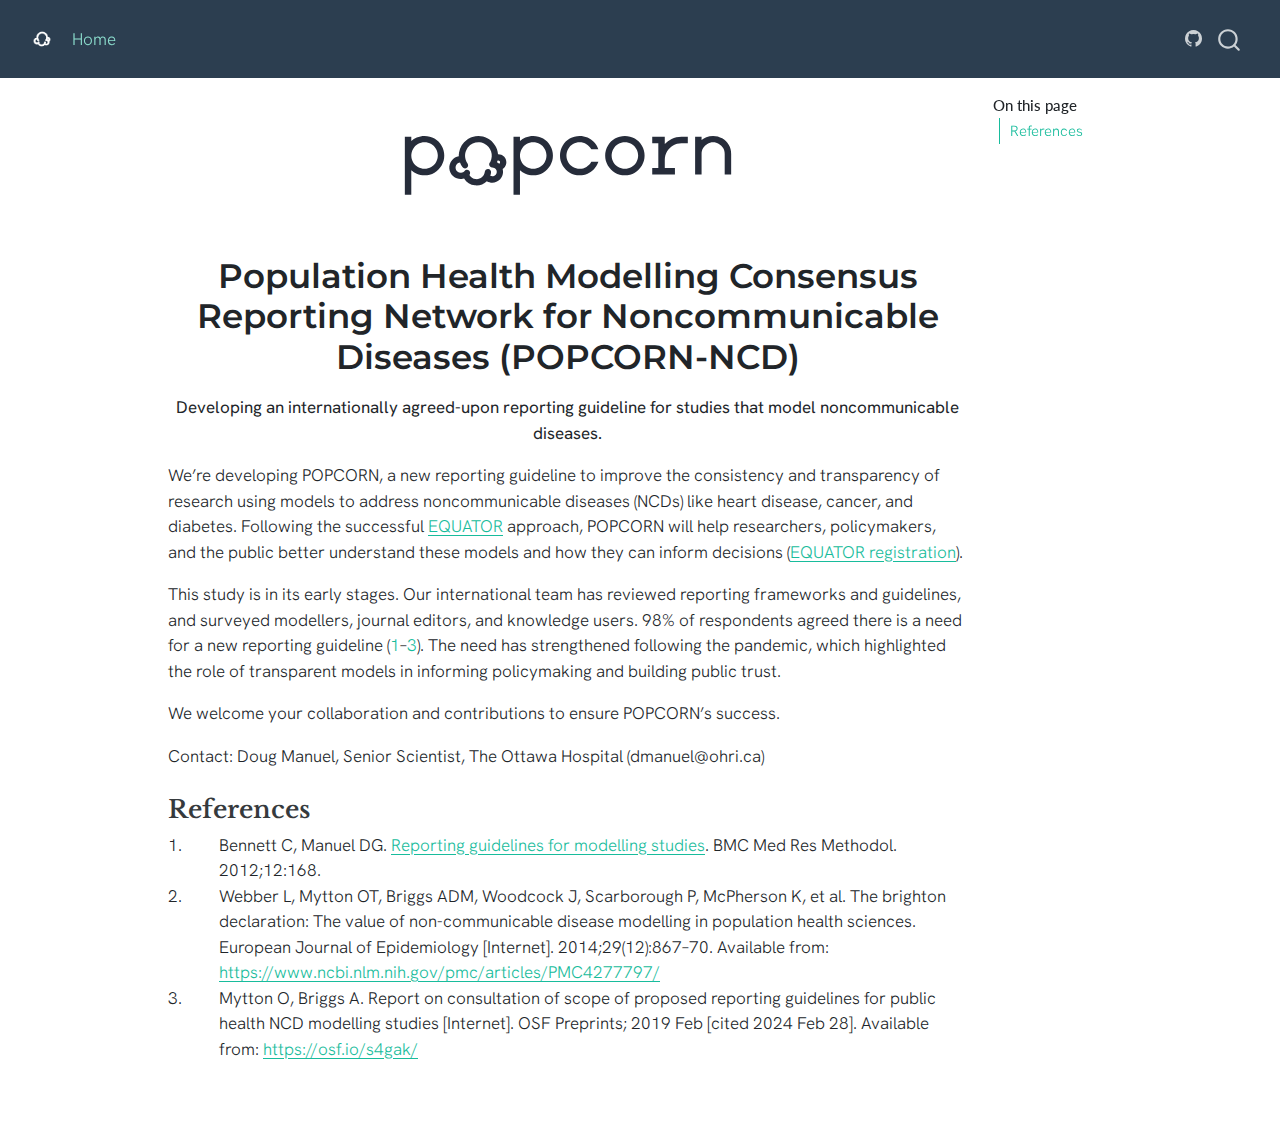
